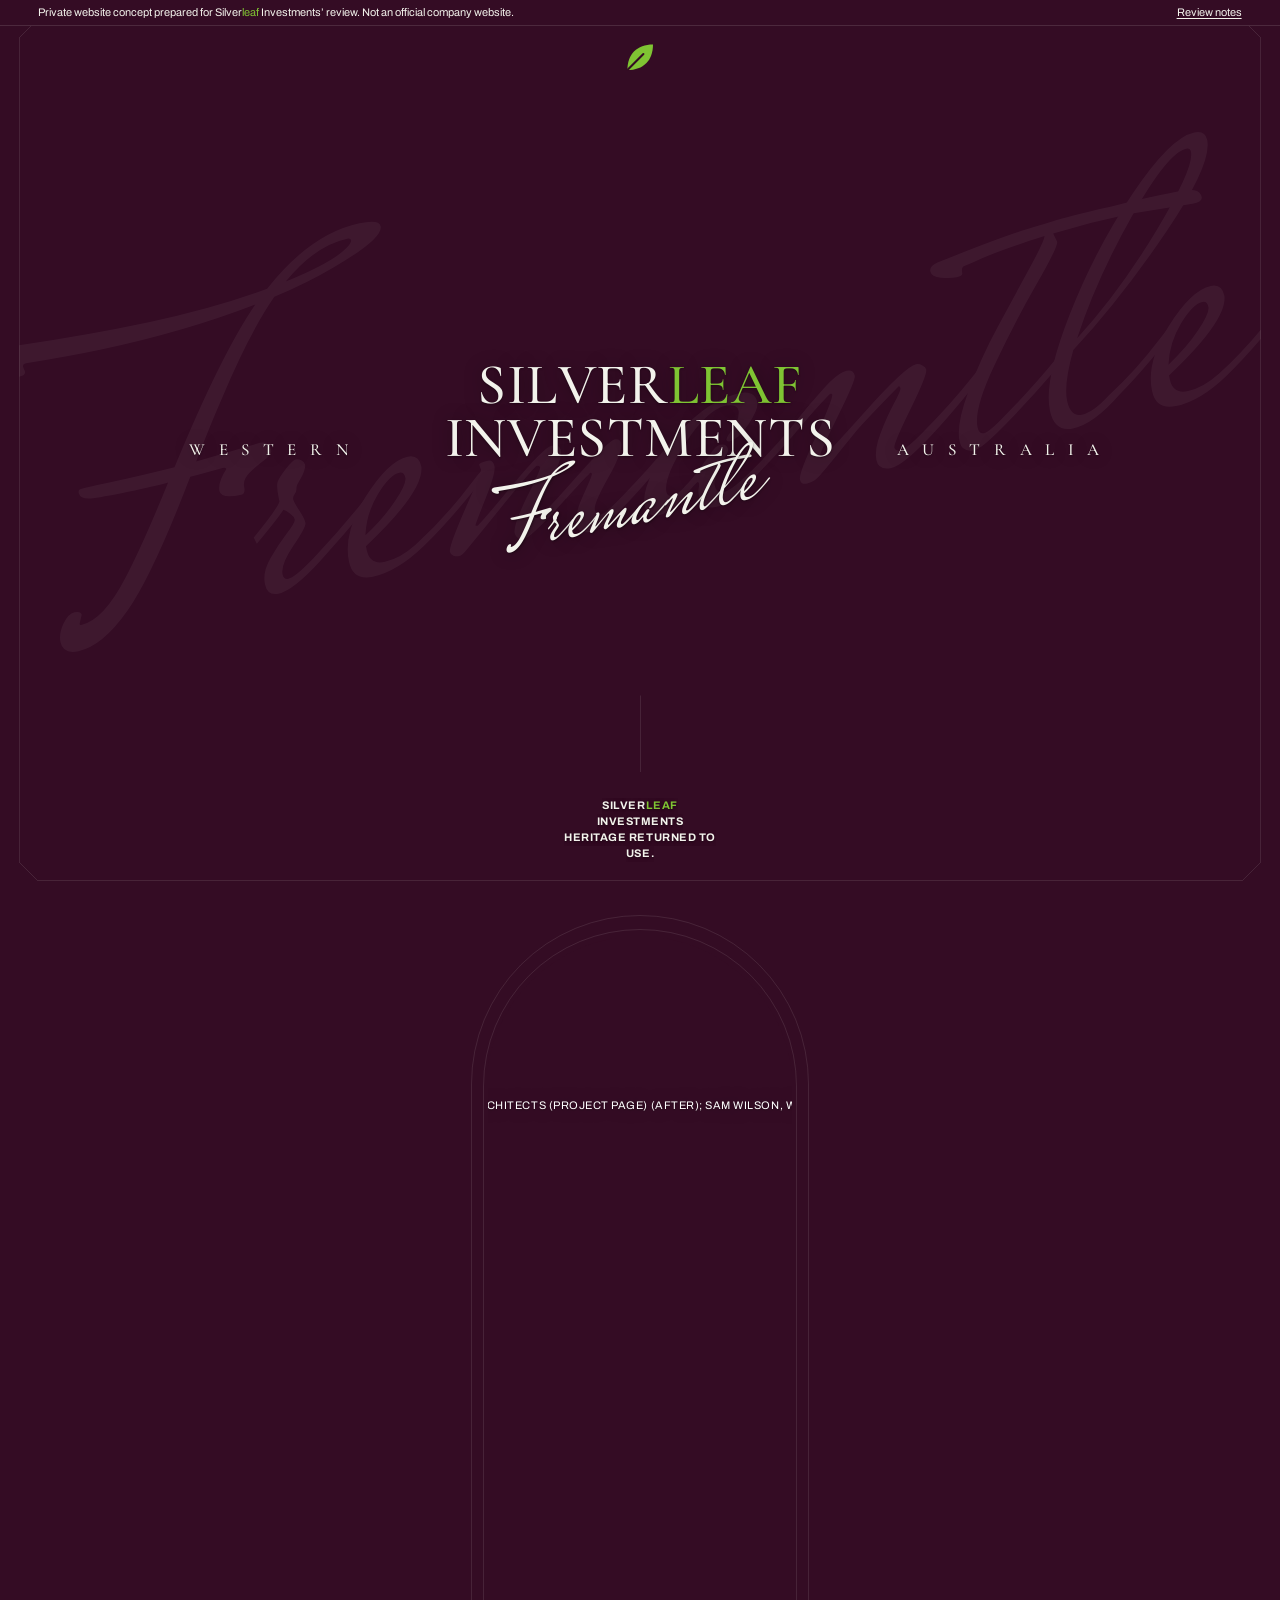
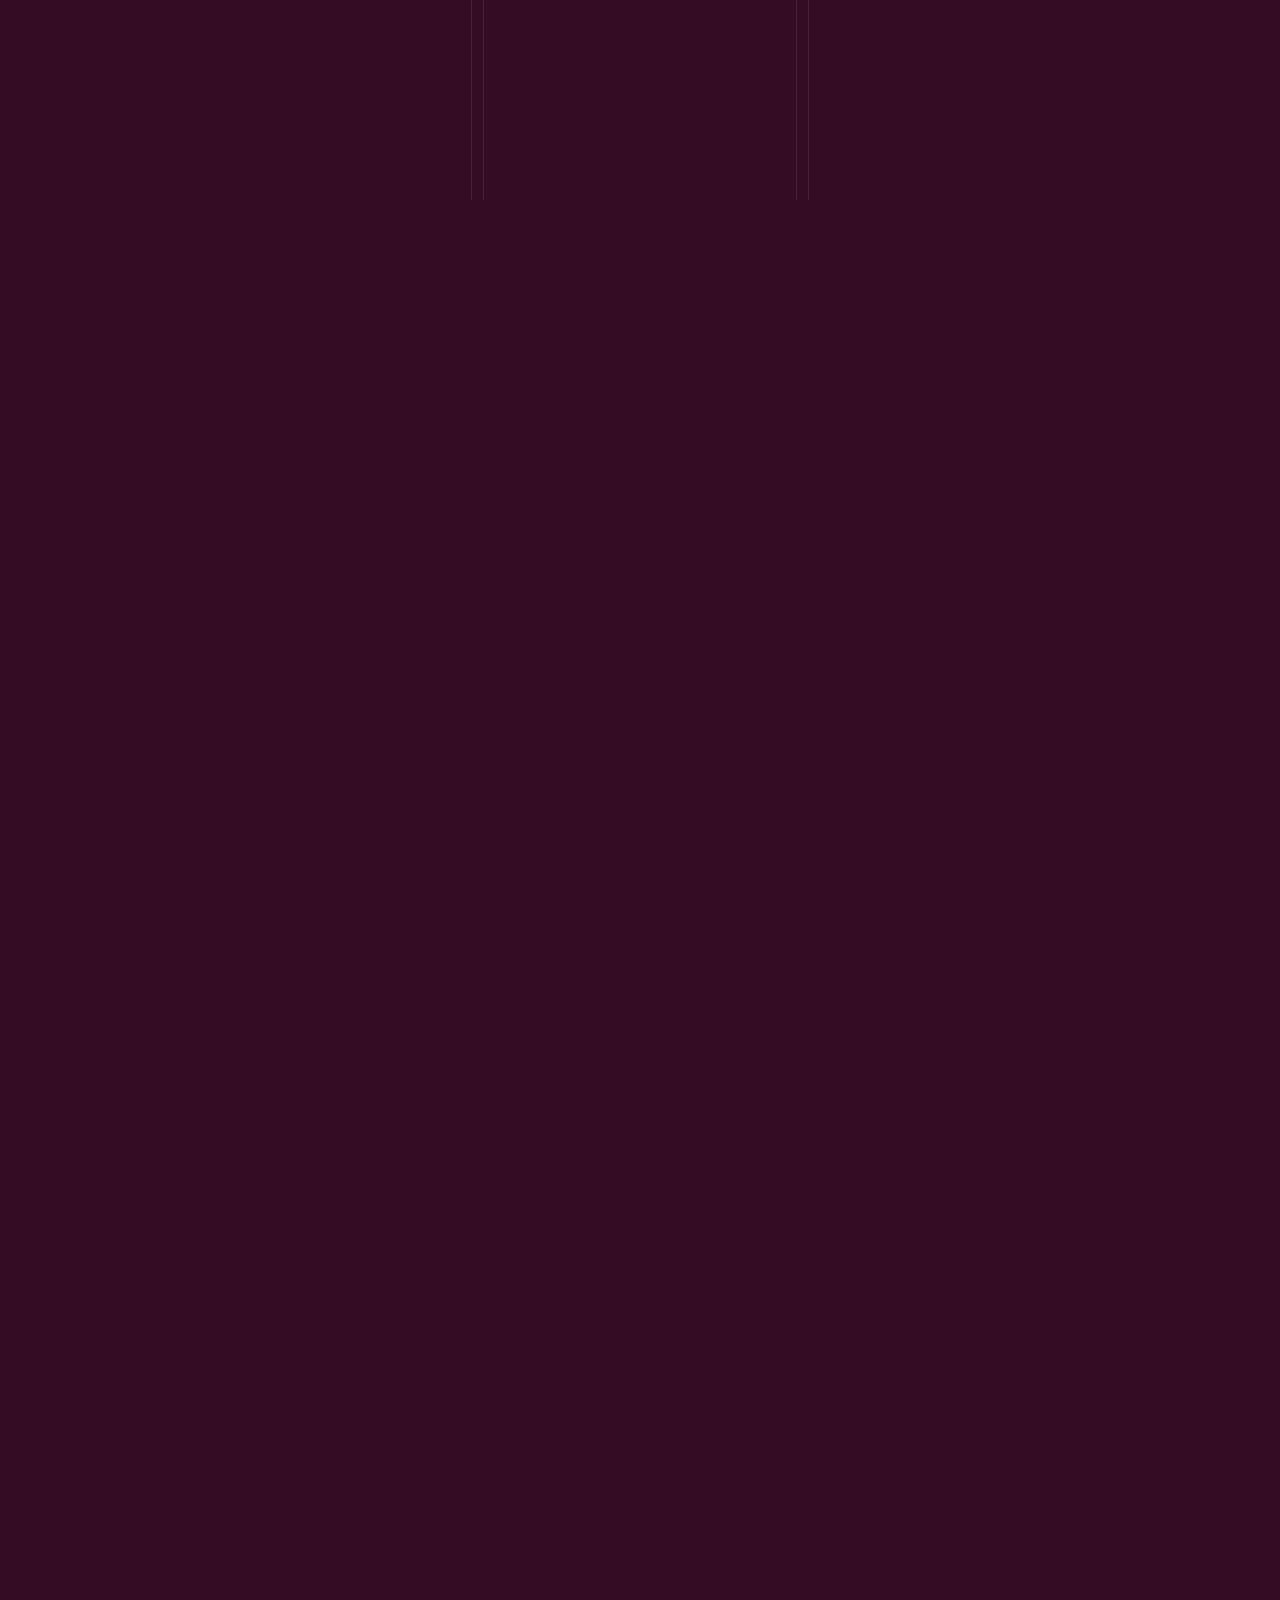
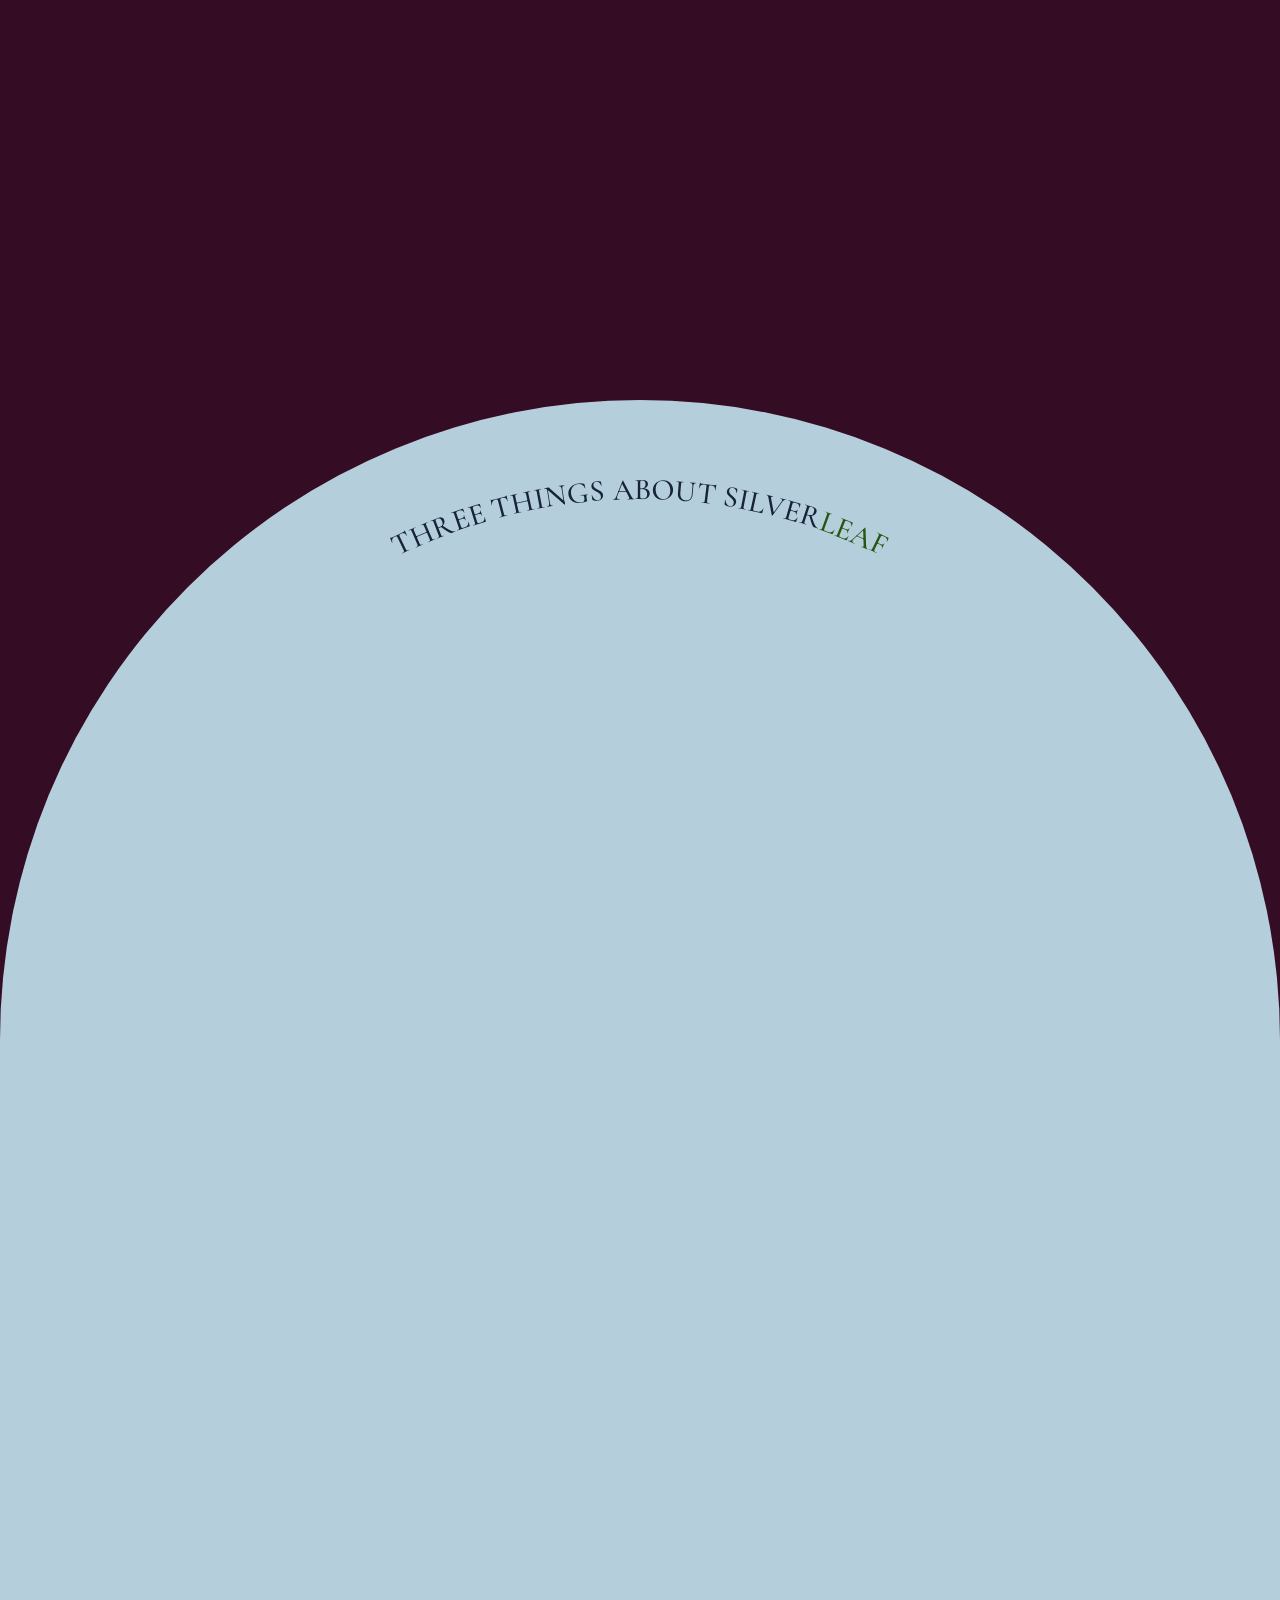
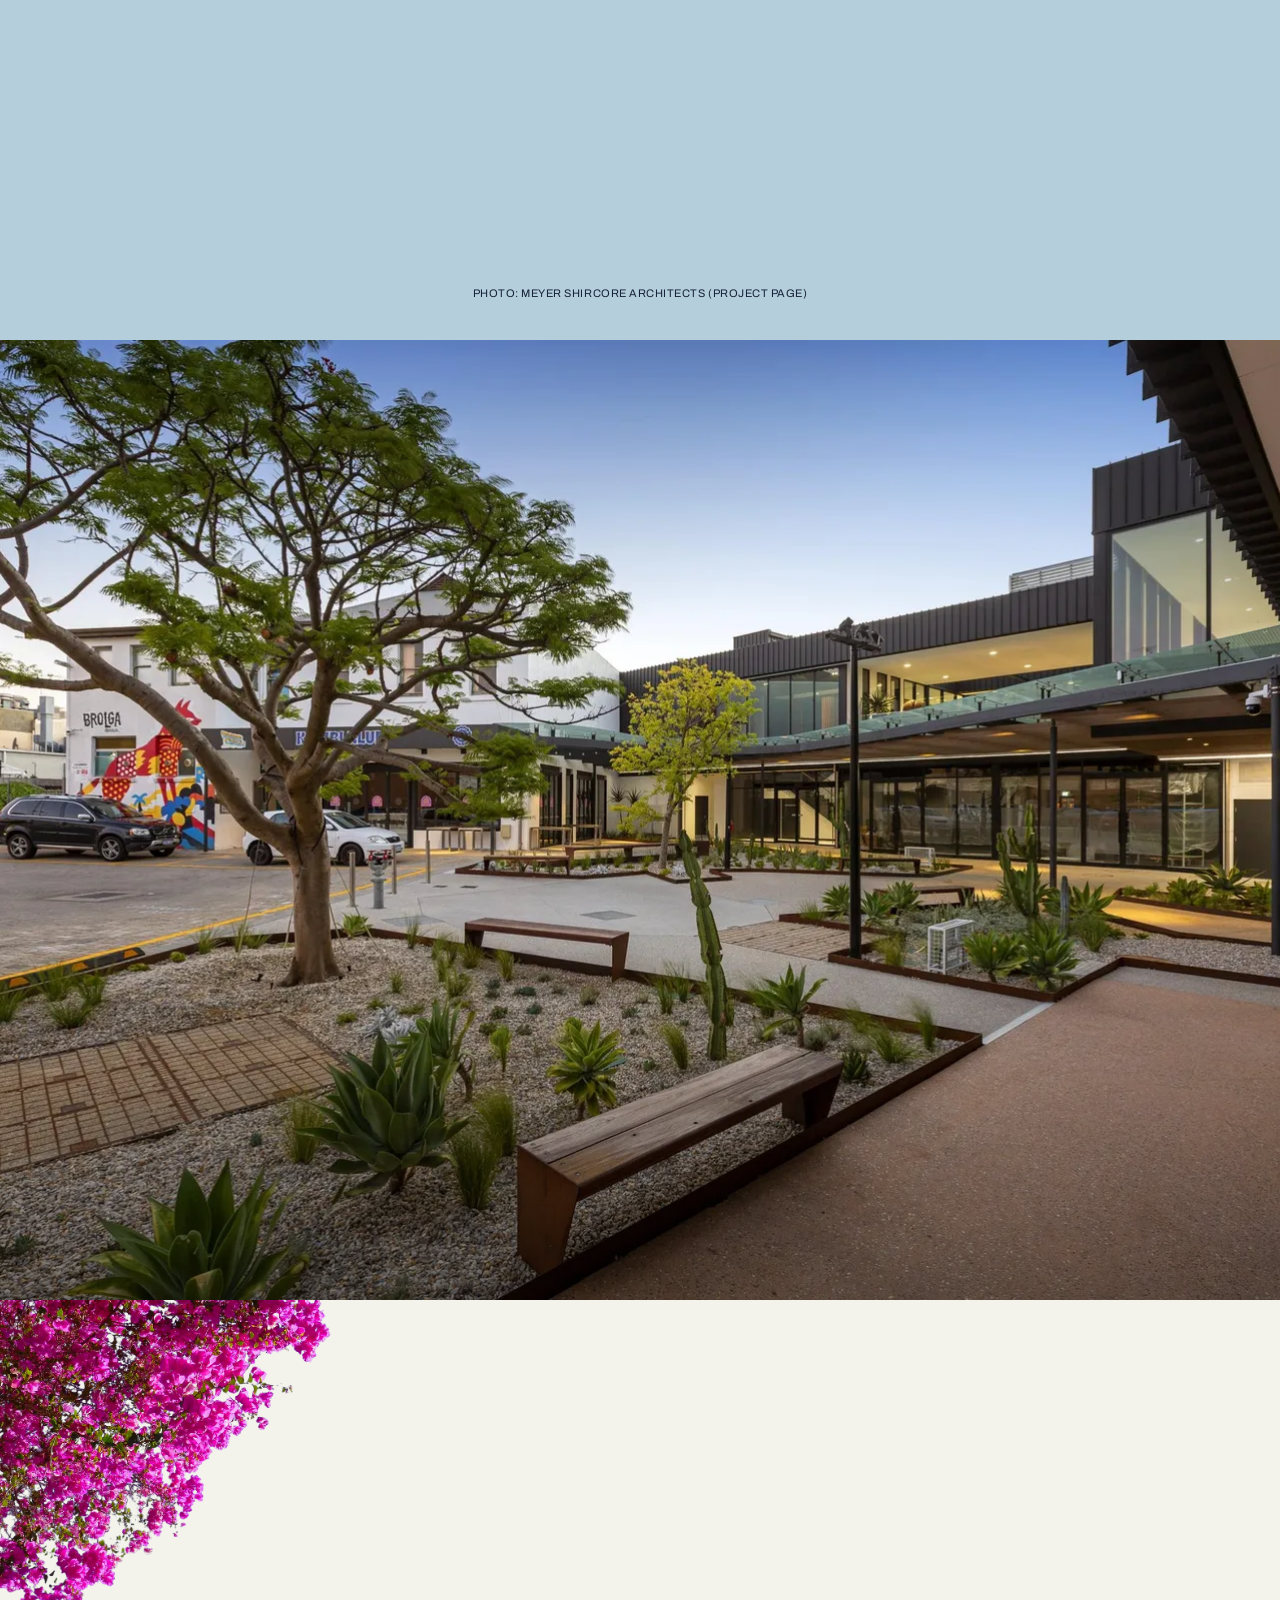
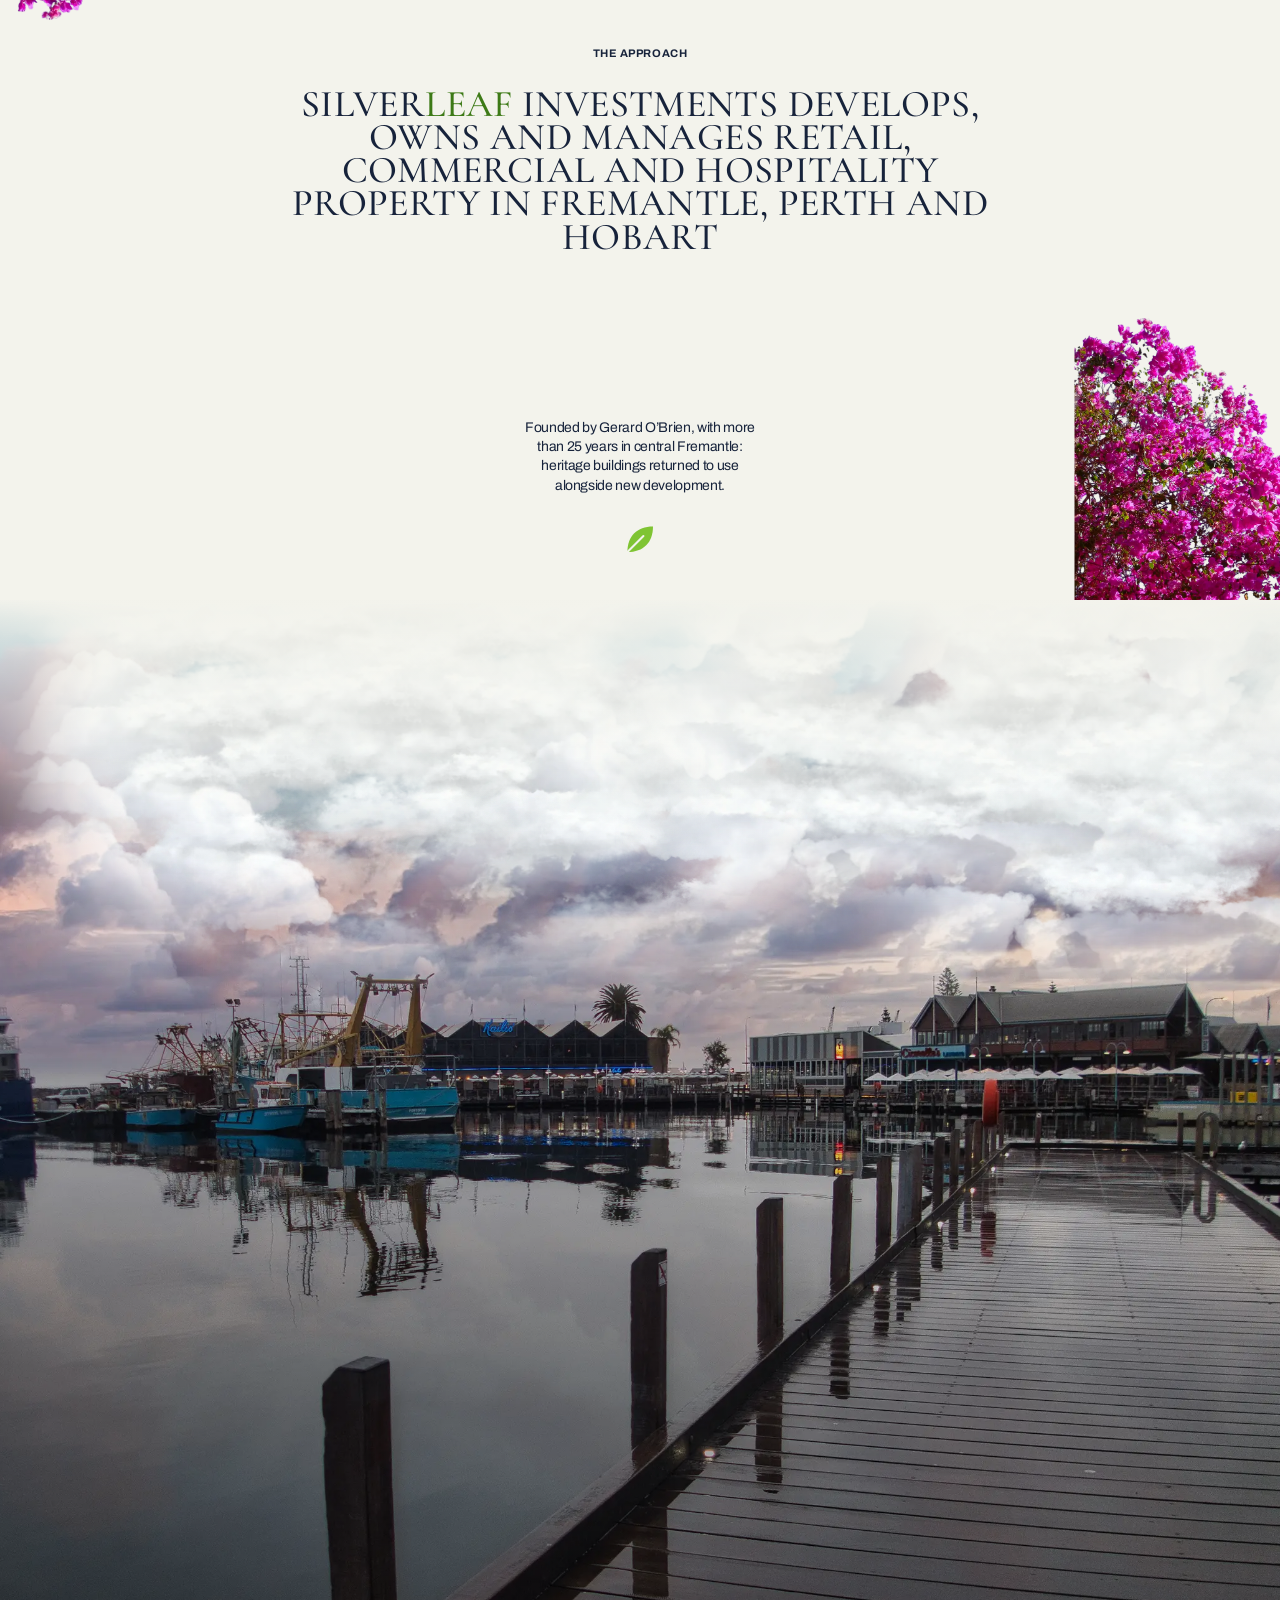
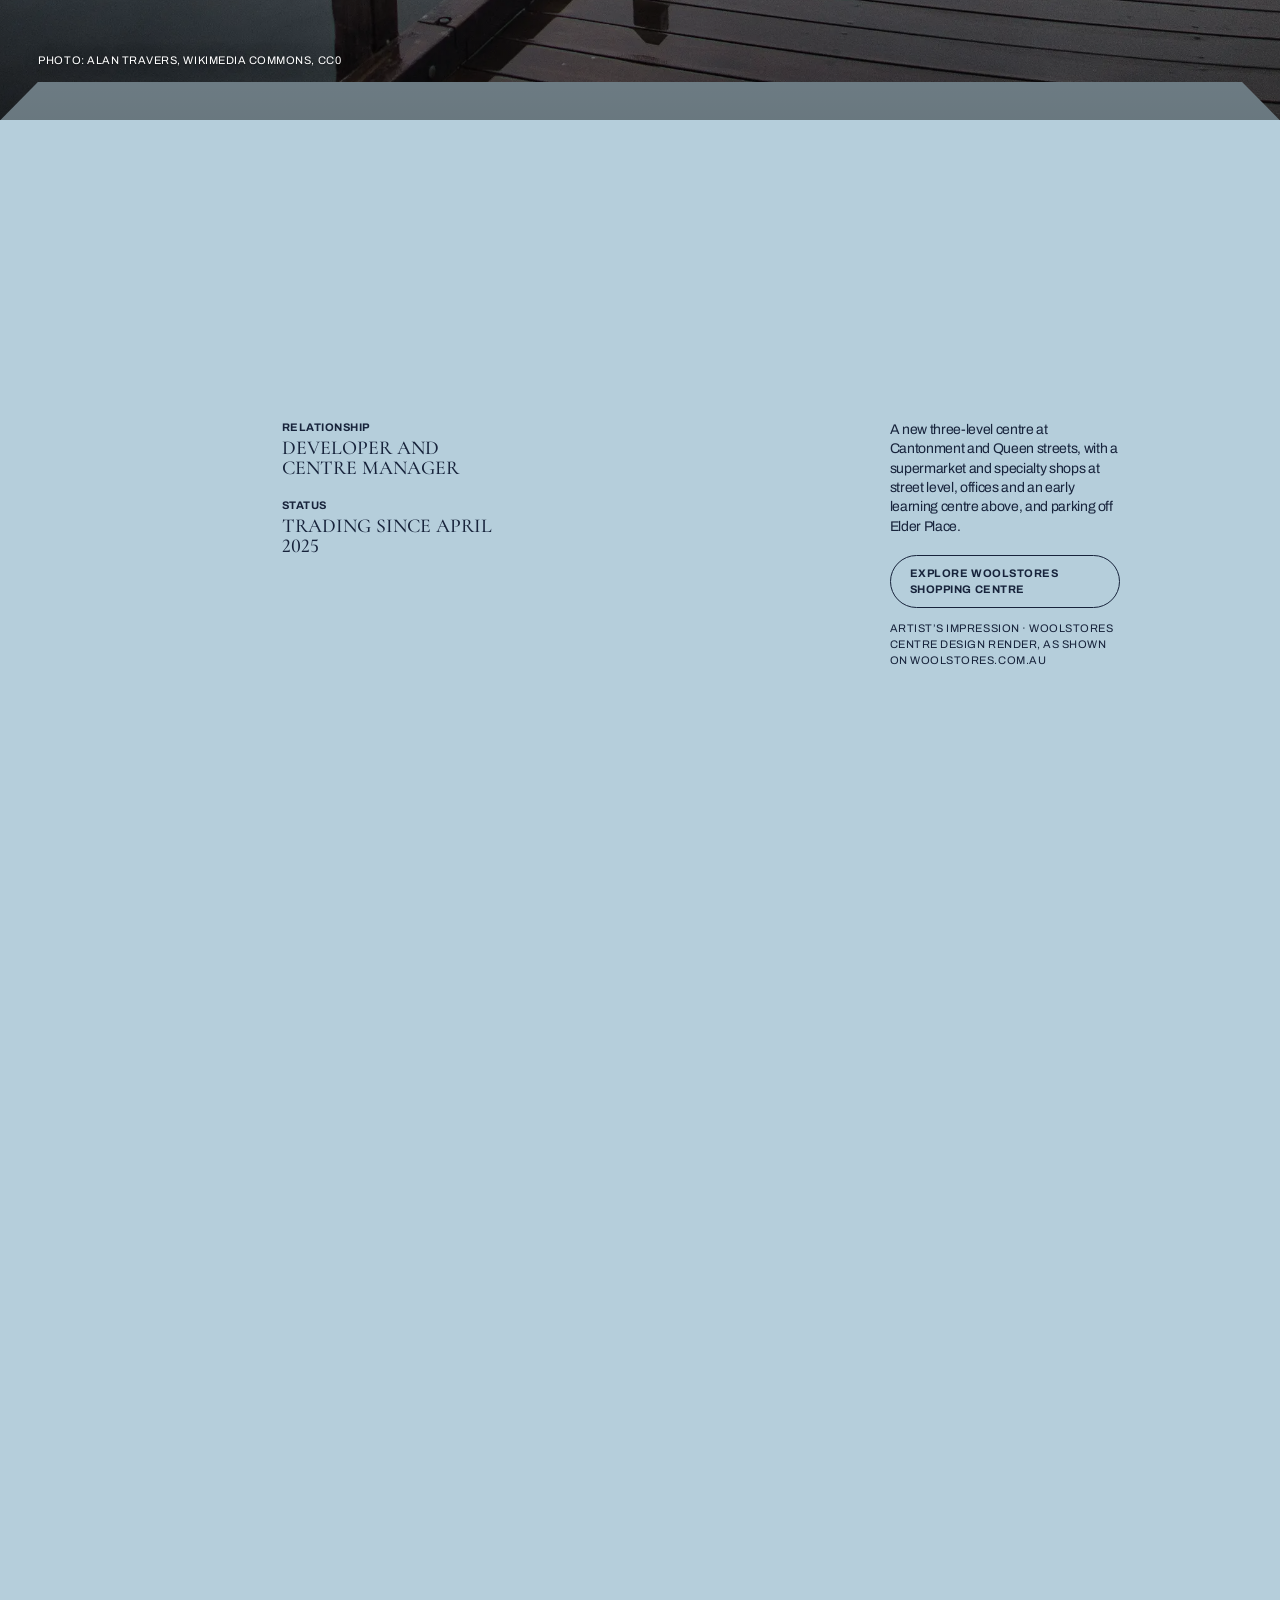
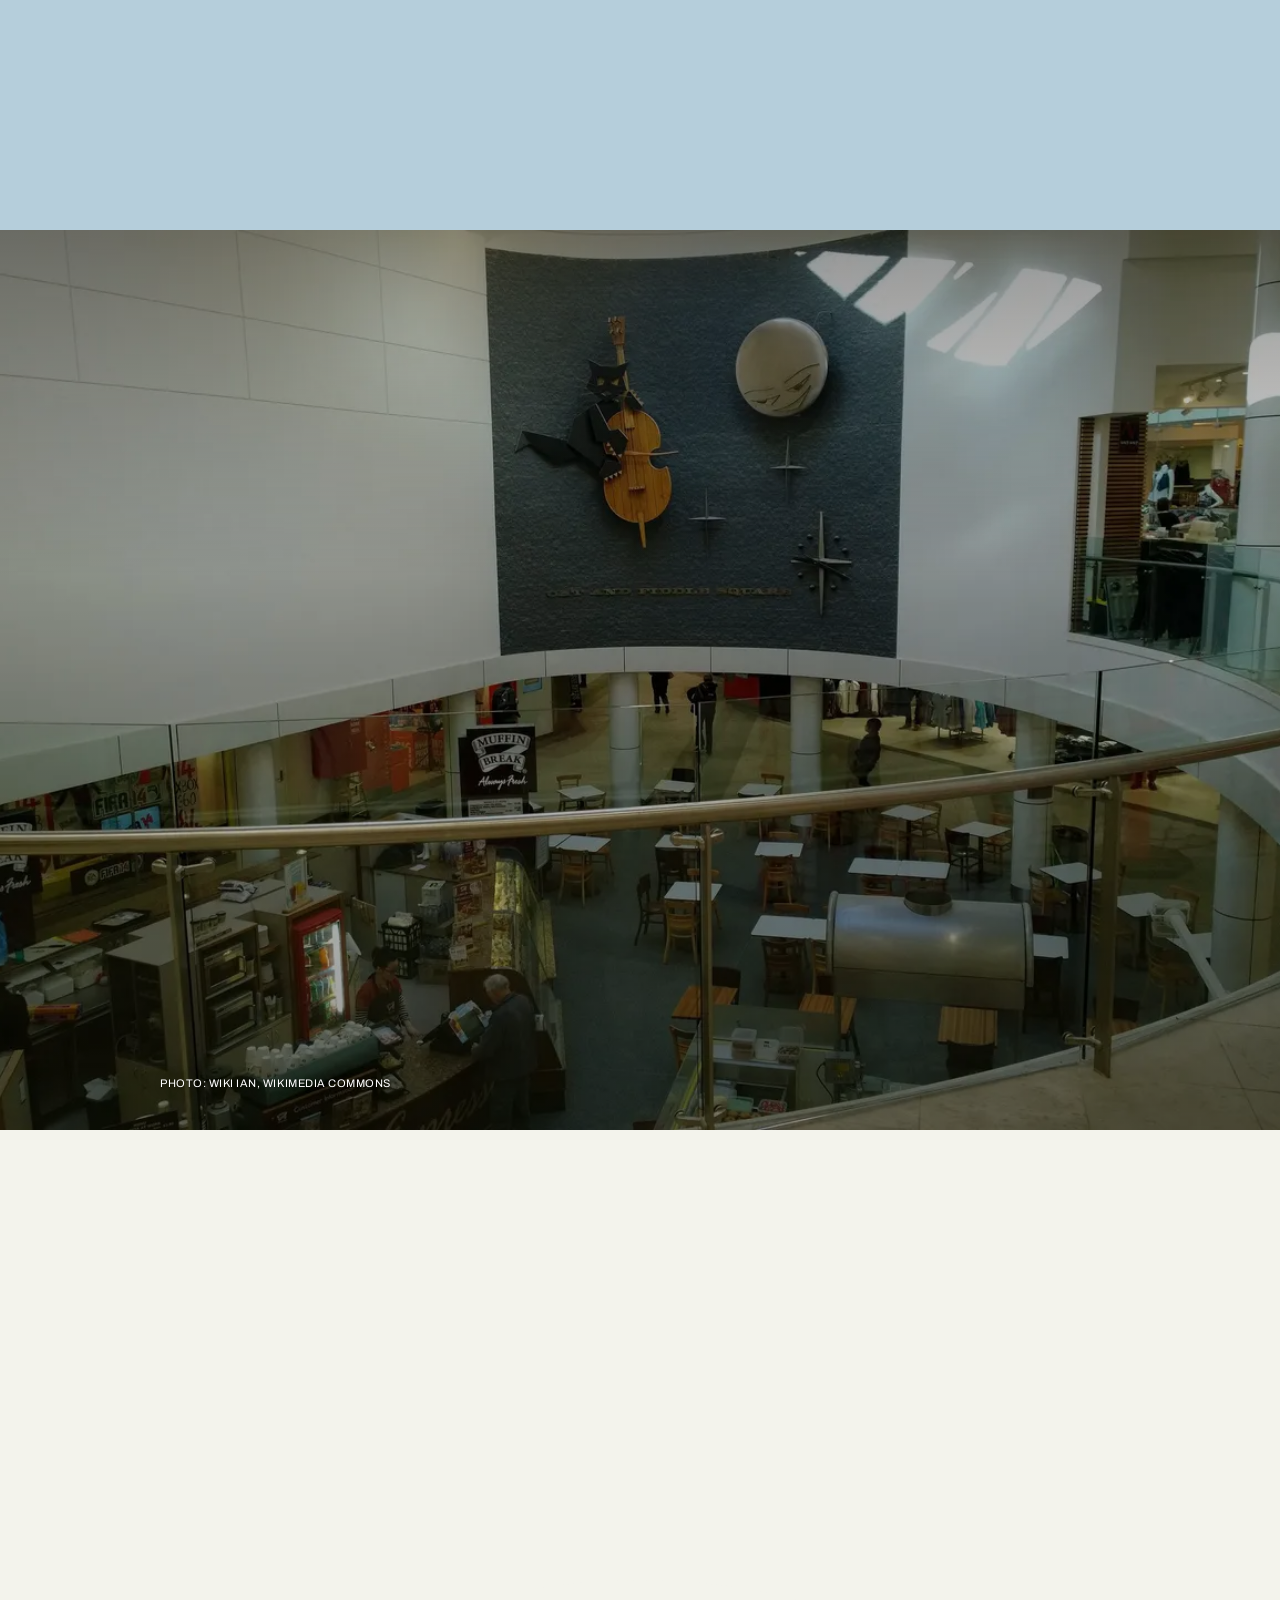
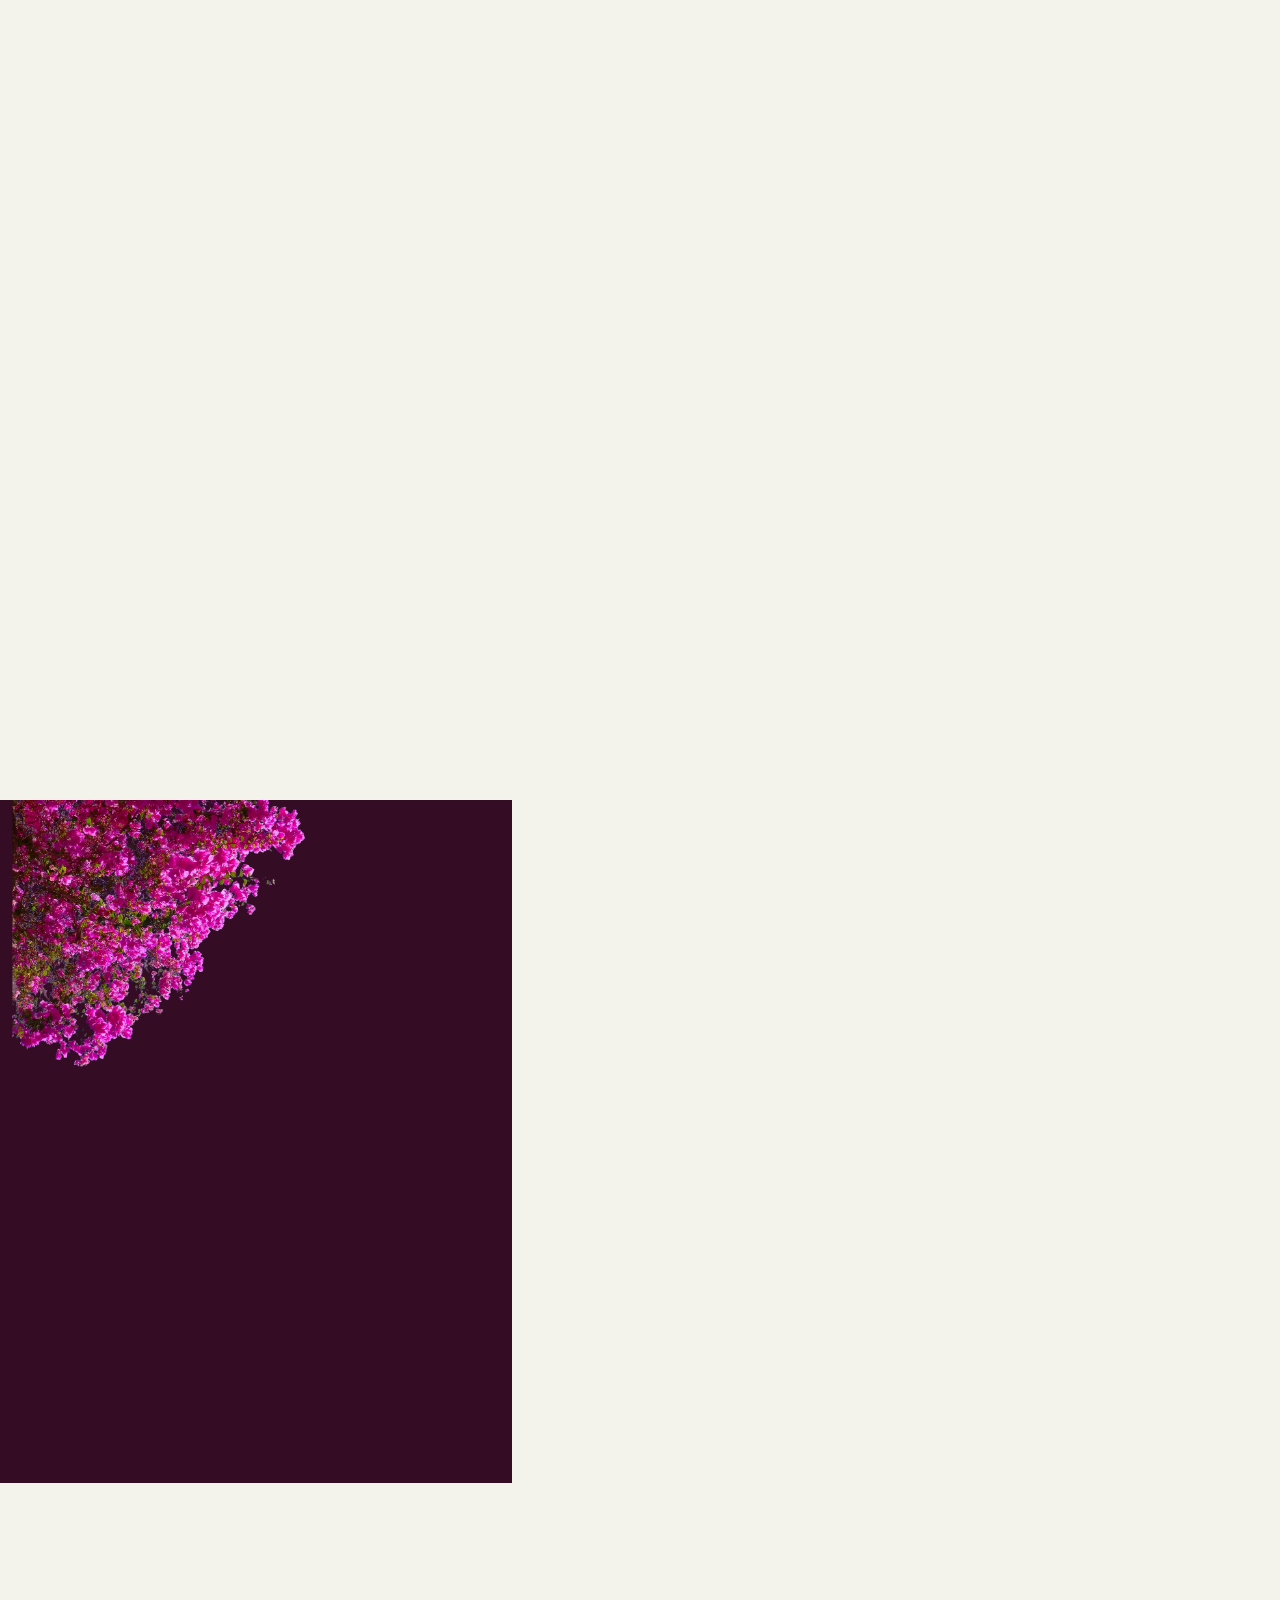
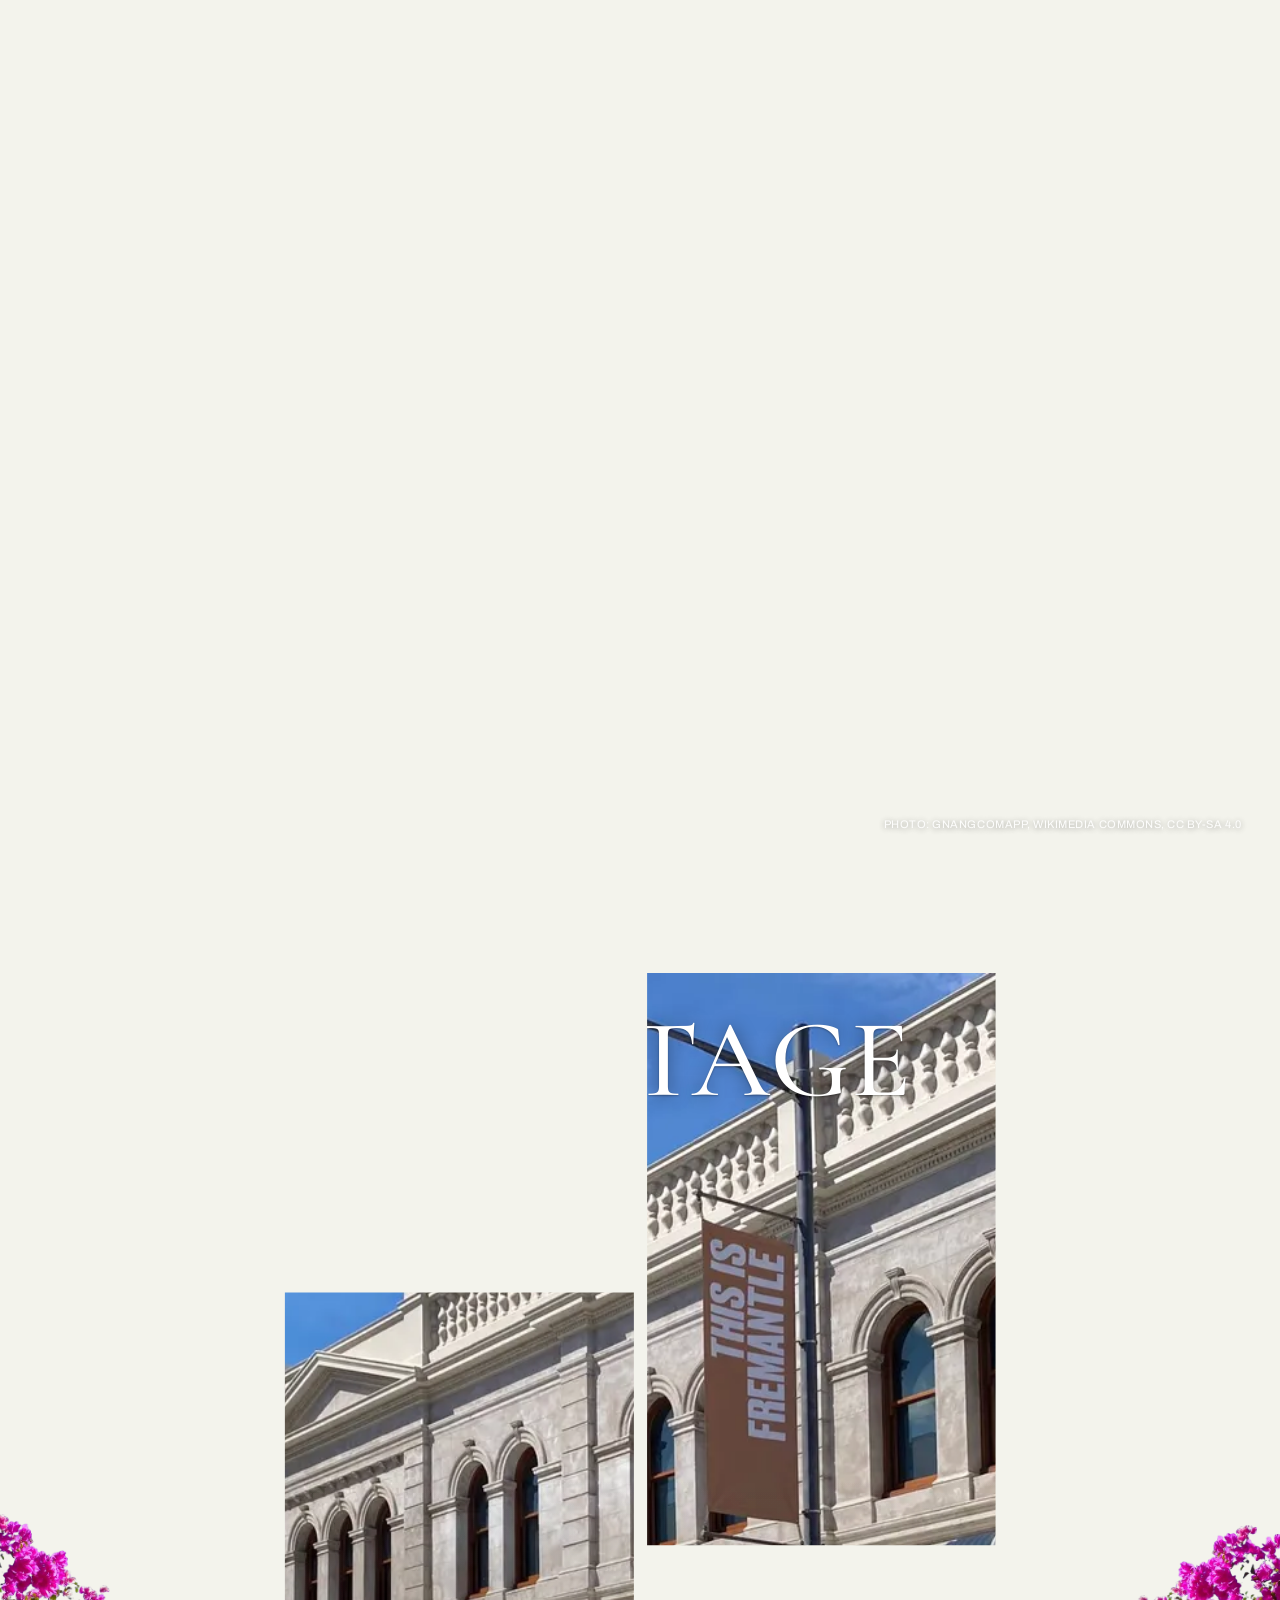
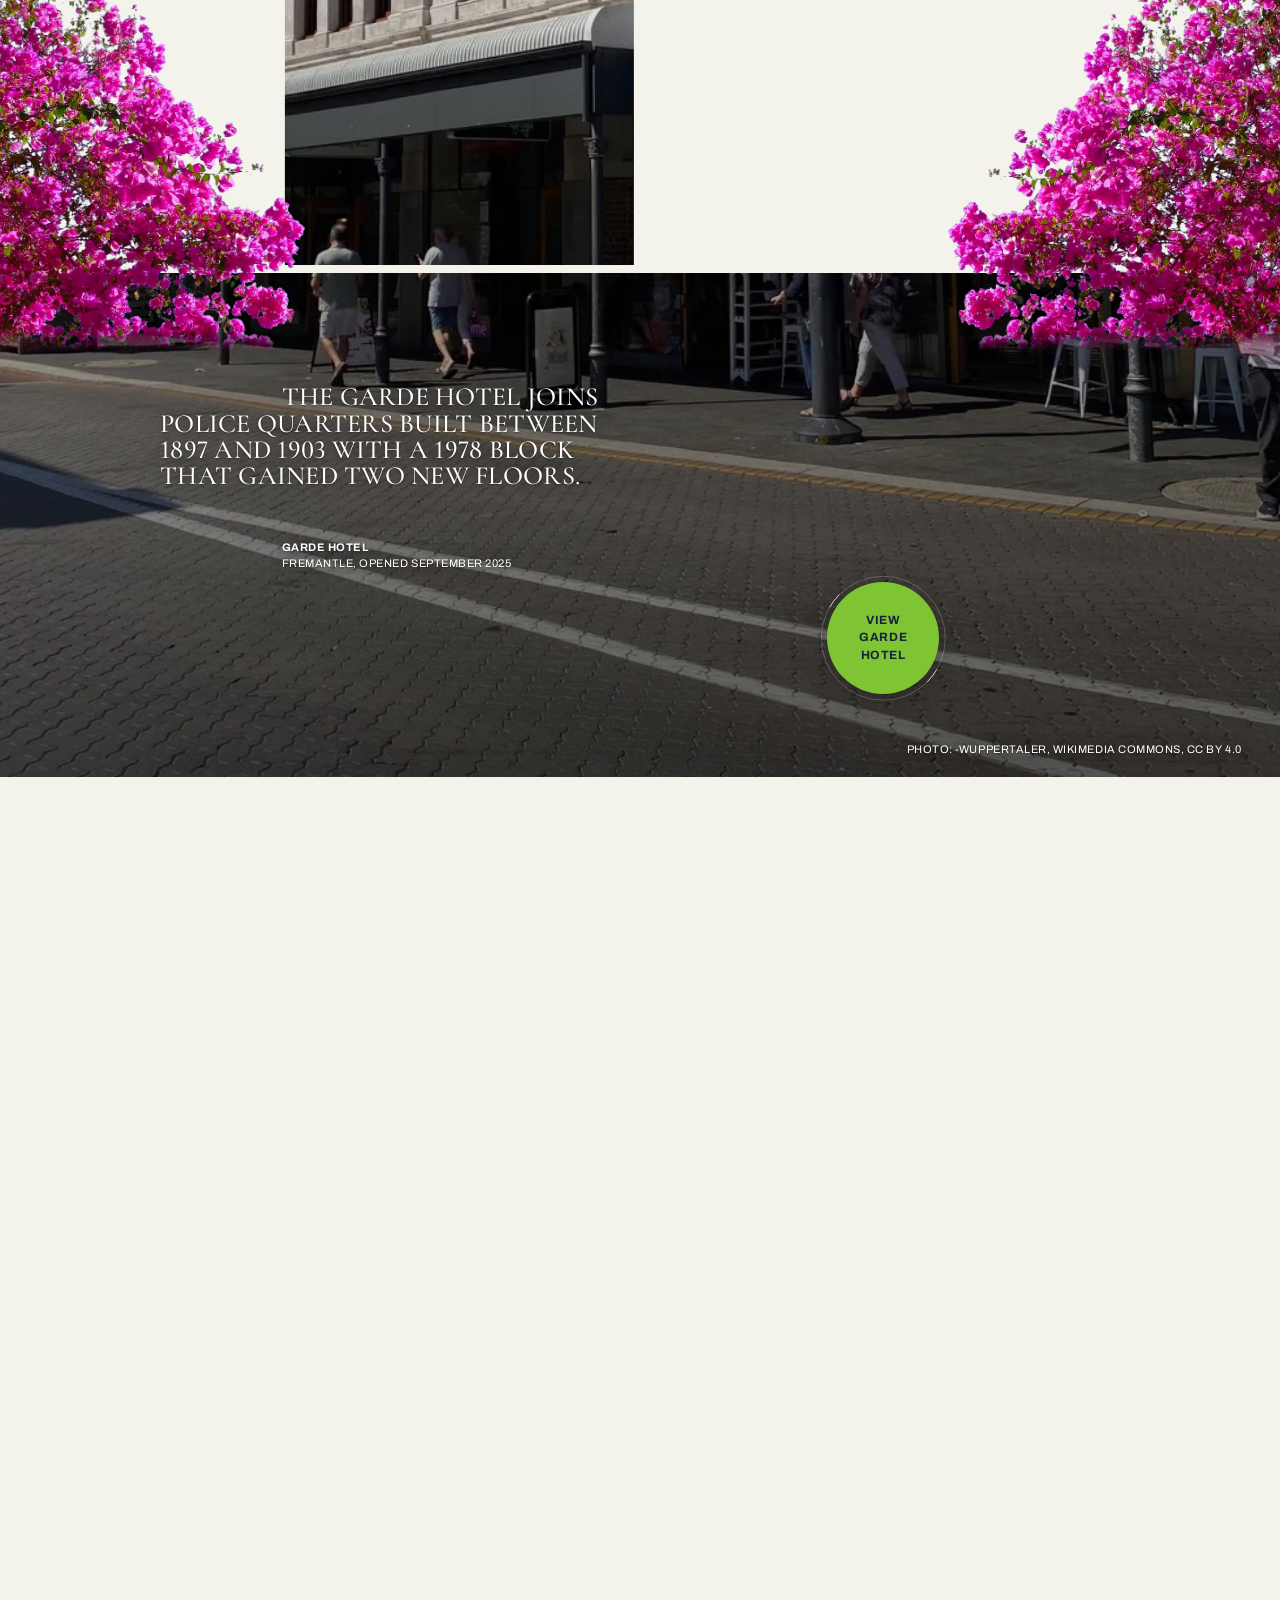
==== index.html @ 73a71e29 "Silverleaf website concept: preview build Co-Authored-By: Claude Opus 5.5 <noreply@anthropic.com>" ====
<!DOCTYPE html><html lang="en-AU" class="no-js"><head><meta charset="utf-8"><meta name="viewport" content="width=device-width, initial-scale=1"><title>Silverleaf Investments — Fremantle property (concept)</title><meta name="description" content="Silverleaf Investments develops, owns and manages retail, commercial and hospitality property in Fremantle, Perth and Hobart. Private review concept."><meta name="robots" content="noindex, nofollow, noarchive, nosnippet, noimageindex"><meta name="googlebot" content="noindex, nofollow"><meta property="og:type" content="website"><meta property="og:site_name" content="Silverleaf Investments"><meta property="og:locale" content="en_AU"><meta property="og:title" content="Silverleaf Investments — Fremantle property"><meta property="og:description" content="Silverleaf Investments develops, owns and manages retail, commercial and hospitality property in Fremantle, Perth and Hobart. Private review concept."><meta name="twitter:card" content="summary_large_image"><meta name="referrer" content="strict-origin-when-cross-origin"><meta name="theme-color" content="#340c24"><link rel="icon" href="favicon.svg" type="image/svg+xml"><link rel="preload" href="assets/cormorant-garamond-latin-wght-normal.CUoBjw-S.woff2" as="font" type="font/woff2" crossorigin><link rel="preload" href="assets/mrs-saint-delafield-latin-400-normal.DistX2Vi.woff2" as="font" type="font/woff2" crossorigin><link rel="preload" href="assets/archivo-latin-wdth-normal.DY7AcnAa.woff2" as="font" type="font/woff2" crossorigin><script>
      (function () {
        var r = document.documentElement;
        r.classList.remove('no-js');
        if ('scrollRestoration' in history) history.scrollRestoration = 'manual';
        var reduce = window.matchMedia('(prefers-reduced-motion: reduce)').matches;
        if (!reduce) r.classList.add('motion');
        r.style.setProperty('--svh', window.innerHeight + 'px');
        // Failsafe: if the motion script never runs, show everything.
        setTimeout(function () {
          if (!r.classList.contains('motion-ready')) r.classList.remove('motion');
        }, 4000);
      })();
    </script><link rel="stylesheet" href="assets/EraLayout.CRSMI4aG.css"><link rel="stylesheet" href="assets/index.CLZgPZY2.css"><style>.decor i{display:block;position:absolute}.decor .dt,.decor .db{left:var(--dc);right:var(--dc);background:currentColor;height:1px}.decor .dt{top:0}.decor .db{bottom:0}.decor .dl,.decor .dr{top:var(--dc);bottom:var(--dc);background:currentColor;width:1px}.decor .dl{left:0}.decor .dr{right:0}.decor .dc{width:var(--dc);height:var(--dc)}.decor .tl{background:linear-gradient(to bottom right,#0000 calc(50% - .6px),currentColor calc(50% - .6px) calc(50% + .6px),#0000 calc(50% + .6px));top:0;left:0}.decor .br{background:linear-gradient(to bottom right,#0000 calc(50% - .6px),currentColor calc(50% - .6px) calc(50% + .6px),#0000 calc(50% + .6px));bottom:0;right:0}.decor .tr{background:linear-gradient(to bottom left,#0000 calc(50% - .6px),currentColor calc(50% - .6px) calc(50% + .6px),#0000 calc(50% + .6px));top:0;right:0}.decor .bl{background:linear-gradient(to bottom left,#0000 calc(50% - .6px),currentColor calc(50% - .6px) calc(50% + .6px),#0000 calc(50% + .6px));bottom:0;left:0}
.amen-area{height:calc(var(--vh) * 2.5 + 50rem);position:relative}.amen-screen{position:sticky;top:0}.amen-s{height:var(--vh);position:relative}.amen-cms{height:100%;position:relative}.amen-item{height:100%;display:none;position:absolute;inset:0}.amen-item:first-child{display:block;position:relative}.amen-slide{z-index:0;flex-direction:column;justify-content:flex-end;height:100%;display:flex;position:relative}.amen-slide__b{z-index:1;position:relative}.amen-slide__label{grid-area:1/2/2/6}.amen-slide__desc{grid-area:2/2/3/6}.amen-item--text .amen-slide__img:after{content:"";z-index:1;pointer-events:none;background:linear-gradient(to top right,#0009,#0000 65%);position:absolute;inset:0}.amen-para+.amen-para{margin-top:var(--s12)}.amen-para{max-width:52ch}.amen-credit{margin-top:var(--s16)}.amen-slide__img{z-index:0;top:0;bottom:0;left:calc(var(--off) * -1);right:calc(var(--off) * -1);position:absolute}.amen-tabs-w{z-index:1;left:0;right:0;top:var(--s160);position:absolute}.amen-tabs{grid-area:1/7/2/10;position:relative}.amen-tabs__list{flex-direction:column;align-items:flex-start;display:flex}.amen-tab{text-align:left;opacity:.4;transition:opacity var(--dur-s) var(--e-out)}.amen-tab:hover,.amen-tab.is-active{opacity:1}.amen-tabs__line{top:0;bottom:0;left:calc(var(--s16) * -1);background:var(--line);width:1.25px;position:absolute}.amen-tabs__hilight{width:100%;height:calc(40 * var(--u));background:var(--fg);border-radius:2px}.amen-btn-w{z-index:2;left:0;right:0;bottom:var(--s48);pointer-events:none;position:absolute}.amen-btn{pointer-events:auto;grid-area:1/8/2/10}.amen-themes{inset:0 0 var(--vh) 0}.amen-themes__light{height:35rem}@media (width<=991px){.amen-slide__label{grid-area:1/2/2/5}.amen-slide__desc{grid-area:2/1/3/5}.amen-tabs-w{top:var(--s272)}.amen-tabs{grid-area:1/2/2/5}}
.cta-w{position:relative}.cta-s{z-index:1;aspect-ratio:144/168;pointer-events:none;position:relative}.cta-desc{pointer-events:auto;grid-area:1/4/2/8}.cta-sec .lf{text-shadow:0 0 10px #0000008c}.cta-sec .grad.top{background-image:linear-gradient(#0000009e,#00000040 60%,#0000)}.cta-title{pointer-events:auto;grid-area:1/3/2/9}.cta-btn{flex-direction:column;align-items:center;display:flex}.img-p{object-fit:cover;flex:none;width:100%;height:140%}.cta-credit{z-index:2;left:var(--off);bottom:calc(var(--off) + var(--cell-v) * 2 + var(--gap) + var(--s16));position:absolute}.ftr-w{margin-top:calc((var(--off) + var(--cell-v) * 2 + var(--gap)) * -1);position:relative}.ftr-top{z-index:1200;left:0;top:calc(100% - var(--off));height:var(--cell-h);transform-origin:0 0;align-items:center;gap:var(--s24);color:var(--fg);position:absolute;transform:rotate(-90deg)}.ftr-top .sdown__arrow{transform:none}.ftr-s{z-index:1;height:var(--vh);flex-direction:column;justify-content:space-between;display:flex;position:relative}.ftr-s__t{flex:1}.ftr-s__b{flex-direction:column;flex:1;justify-content:flex-end;display:flex}.ftr-contact{flex-direction:column;grid-area:1/3/2/9;align-items:center;display:flex}.ftr-phone{color:var(--fg);white-space:nowrap}.ftr-address{padding:0 var(--s48);text-align:center;flex-direction:column;grid-area:2/5/3/7;align-items:center;display:flex}.ftr-info{flex-direction:column;grid-area:1/3/2/6;justify-content:flex-end;display:flex}.ftr-credits{flex-direction:column;grid-area:1/6/2/9;justify-content:flex-end;align-items:flex-end;display:flex}.ftr-bg{z-index:-1;bottom:100%;left:calc(var(--off) * -1);right:calc(var(--off) * -1);height:calc(var(--vh) * 2);background:var(--bg);position:absolute}@media (width<=991px){.cta-s{aspect-ratio:2/6}.cta-desc,.cta-title,.ftr-contact{grid-area:1/1/2/5}.ftr-address{margin:0 calc(var(--gap) * -1);grid-area:2/2/3/4;padding:0}.ftr-info{grid-area:1/1/2/3}.ftr-credits{grid-area:1/3/2/5}}
</style></head><body class="on-light"><a class="skip" href="#main">Skip to content</a><aside class="notice" aria-label="Concept notice"><span>Private website concept prepared for Silver<span class="lf">leaf</span> Investments’ review. Not an official company website.</span><a href="review-notes/index.html">Review notes</a></aside><header class="hdr"><a class="hdr-logo on-color" data-theme href="./" aria-label="Silverleaf Investments, home"><span class="symbol hdr-logo__sym"><svg class="logo-mark leaf-mark" viewBox="0 0 24 24" aria-hidden="true"><path d="M4 20C4 10 10 4 20 4c0 10-6 16-16 16Z" fill="var(--leaf, #7fc433)"></path><path d="M4 20 14 10" fill="none" stroke="var(--bg, #340c24)" stroke-width="1.3" stroke-linecap="round"></path></svg></span><span class="hdr-logo__ring" data-logo-ring aria-hidden="true"><svg viewBox="0 0 120 120"><defs><path id="ring" d="M60,60 m-47,0 a47,47 0 1,1 94,0 a47,47 0 1,1 -94,0"></path></defs><text><textPath href="#ring" startOffset="0" textLength="292">SILVER<tspan class="ring-leaf">LEAF</tspan> · INVESTMENTS · FREMANTLE · </textPath></text></svg></span></a><nav class="hdr-nav on-color" data-theme aria-label="Main"><div class="hdr-nav__list desk-f"><a class="u-link hdr-nav__main h6" href="portfolio/index.html"><span class="u-link__t">Our<br>Properties</span><span class="u-link__line" aria-hidden="true"></span></a><span class="u24" aria-hidden="true"></span><a class="nav-l2 l2" href="leasing/index.html"><span class="roll"><span class="roll__t">Leasing</span><span class="roll__t" aria-hidden="true">Leasing</span></span></a><span class="nav-gap" aria-hidden="true"></span><a class="nav-l2 l2" href="contact/index.html"><span class="roll"><span class="roll__t">Contact</span><span class="roll__t" aria-hidden="true">Contact</span></span></a></div><button class="hdr-menu-btn mob-f l2" type="button" aria-expanded="false" aria-controls="menu" data-menu-btn><span data-menu-label>Menu</span><span class="hdr-menu-btn__ico" aria-hidden="true"><i></i><i></i></span></button></nav></header><div class="sbar-w on-color desk-f" data-theme aria-hidden="true"><div class="sbar" data-sbar><div class="sbar__track"></div><div class="sbar__fill"></div><div class="sbar__thumb" data-sbar-thumb><span class="l1 ac" data-sbar-label>00</span></div></div></div><div class="sdown on-color desk-f" data-theme aria-hidden="true"><span class="sdown__arrow"><svg viewBox="0 0 48 12"><path d="M0 6h44M38 1l6 5-6 5" fill="none" stroke="currentColor" stroke-width="1"></path></svg></span><span class="l2">Scroll</span></div><div class="menu on-color" id="menu" data-menu hidden><nav class="menu__list" aria-label="Menu"><a class="h3" href="./">Home</a><a class="h3" href="portfolio/index.html">Our properties</a><a class="h3" href="about/index.html">About</a><a class="h3" href="leasing/index.html">Leasing</a><a class="h3" href="contact/index.html">Contact</a></nav><p class="l1 menu__foot">Level 2, 25 Cantonment Street, Fremantle WA 6160<br><a href="tel:+61893355492">08 9335 5492</a></p></div><div class="tips" data-tips aria-hidden="true"></div><main id="main" tabindex="-1"><div class="pre on-dark" data-preloader style="--arch-mask:url(&quot;data:image/svg+xml,%3Csvg xmlns='http://www.w3.org/2000/svg' viewBox='0 0 560 2592' preserveAspectRatio='none'%3E%3Cpath d='M0 0H280A280 280 0 0 0 0 280Z M560 0H280A280 280 0 0 1 560 280Z' fill='white'/%3E%3C/svg%3E&quot;)" aria-hidden="true"><div class="pre__ctn ctn"><div class="pre__t"><div class="u48"></div><div class="s-logo"><span class="symbol" data-part="ctn"><svg class="logo-mark leaf-mark" viewBox="0 0 24 24" aria-hidden="true"><path d="M4 20C4 10 10 4 20 4c0 10-6 16-16 16Z" fill="var(--leaf, #7fc433)"></path><path d="M4 20 14 10" fill="none" stroke="var(--bg, #340c24)" stroke-width="1.3" stroke-linecap="round"></path></svg></span></div></div><div class="pre__c grid"><div class="pre__side-l"><p class="c1 ac" data-part="h">Western</p></div><div class="pre__logo"><p class="h3 ac" data-part="h">Silver<span class="lf">leaf</span><br>Investments</p><div class="pre__logo-a"><p class="a2 ac" data-part="a">Fremantle</p></div></div><div class="pre__side-r"><p class="c1 ac" data-part="h">Australia</p></div></div><div class="pre__b"><div class="grid"><div class="s-title"><div class="pre__progress" data-part="line"><div class="pre__fill"><div class="pre__track"></div></div></div><div class="u32"></div><p class="l1 ac" data-part="p">Silver<span class="lf">leaf</span> Investments<br>Heritage returned to use.</p></div></div><div class="u48"></div></div></div><div class="pre__arches"><div class="pre__arch is-1"></div><div class="pre__arch is-2"></div></div><div class="pre__bg"><div class="pre__bg-a"><span class="pre__watermark">Fremantle</span></div><div class="pre__bg-decor"><span class="decor" style="--dc:var(--s24)" aria-hidden="true"><i class="dt"></i><i class="db"></i><i class="dl"></i><i class="dr"></i><i class="dc tl"></i><i class="dc tr"></i><i class="dc bl"></i><i class="dc br"></i></span></div></div></div><section class="section clip on-color hero-sec" aria-labelledby="hero-title"><div class="ctn"><div class="hero-area" data-hero><div class="hero-w" data-tabs-hero><div class="hero-s" data-hero-s><div class="u48"></div><div class="u272 mob"></div><div class="grid"><div class="hero-logo"><h1 id="hero-title" class="h1 ac" data-r="h">Silver<span class="lf">leaf</span><br>Investments</h1><div class="hero-logo__a"><p class="a2 ac" data-r="a">Fremantle</p></div></div></div><div class="u48"></div><div class="grid"><p class="hero-title h5"><span class="al" data-r="h">Heritage</span><span class="hero-tabs" data-r="ctn" role="tablist" aria-label="Manning Buildings photograph"><button class="hero-tab l2 is-active" type="button" role="tab" aria-selected="true" data-tab-trigger="after">After</button><span class="hero-tabs__div is-after" data-tabs-divider aria-hidden="true"></span><button class="hero-tab l2" type="button" role="tab" aria-selected="false" data-tab-trigger="before">Before</button></span><span class="ar" data-r="h">returned to use</span></p></div></div><div class="hero-bg" data-hero-bg><div class="hero-bg__master"><div class="hero-bg__img" data-hero-img><div class="pins desk"><button class="pin" type="button" style="left:57.5%;top:62.5%" data-pin data-tip-trigger="arcade" aria-label="A new arcade: A new arcade runs from High Street through to Paddy Troy Lane, with a courtyard behind."><span class="pin__dot"></span><span class="pin__bg"><span class="pin__pulse" data-pin-pulse></span><span class="pin__pulse" data-pin-pulse></span></span></button><button class="pin" type="button" style="left:26.9%;top:58.3%" data-pin data-tip-trigger="upstairs" aria-label="Offices upstairs: Upper floors of the 1902–06 buildings returned to use as offices, above shops at street level."><span class="pin__dot"></span><span class="pin__bg"><span class="pin__pulse" data-pin-pulse></span><span class="pin__pulse" data-pin-pulse></span></span></button><button class="pin" type="button" style="left:76.6%;top:73.2%" data-pin data-tip-trigger="facades" aria-label="Restored facades: Facades restored on High, Market and William streets and South Terrace; redevelopment reported complete in July 2020."><span class="pin__dot"></span><span class="pin__bg"><span class="pin__pulse" data-pin-pulse></span><span class="pin__pulse" data-pin-pulse></span></span></button></div><div class="hero-bg__tab" data-tab-content="after"><img class="img hero-img" data-tab-img src="assets/manning-rear-completed.WaDLQTPi_1CLs2x.webp" alt="The completed rear additions to the Manning Buildings: dark-clad upper offices above a glazed entry canopy and landscaped forecourt." width="2400" height="1600"></div><div class="hero-bg__tab is-hidden" data-tab-content="before"><img class="img hero-img" data-tab-img src="assets/manning-rear-2019.WifOejfQ_Z1GsUpq.webp" alt="Building site at the rear of the Manning Buildings on William Street in August 2019, with machinery in front of the old brick rear walls and the Town Hall clock tower behind." width="2400" height="1800" loading="lazy"></div><div class="grad top xvh"></div><div class="grad bot x6"></div><div class="grad bot x6"></div></div><div class="hero-b"><div class="hero-b__btn"><div class="btn-circle roll-trigger" data-btn-circle data-magnetic data-r="ctn"><span class="btn-circle__label l1" data-magnetic-inner aria-hidden="true"><span class="roll"><span class="roll__t">View properties</span><span class="roll__t" aria-hidden="true">View properties</span></span></span><span class="btn-circle__bg" aria-hidden="true"><svg viewBox="0 0 208 208"><circle class="arc" cx="104" cy="104" r="103.5" fill="none" stroke="currentColor" stroke-width="1" transform="rotate(-150 104 104)" style="stroke-dasharray:27.12 650.31"></circle><circle class="arc" cx="104" cy="104" r="103.5" fill="none" stroke="currentColor" stroke-width="1" transform="rotate(30 104 104)" style="stroke-dasharray:27.12 650.31"></circle><circle class="track" cx="104" cy="104" r="103.5" fill="none" stroke-width="1"></circle></svg></span><a class="btn-circle__link" href="portfolio/index.html" aria-label="View properties"></a></div></div><div class="u32"></div><p class="hero-credit l1 reg ac">Photos: Meyer Shircore Architects (project page) (after); Sam Wilson, Wikimedia Commons (before)</p><div class="u48"></div></div></div></div></div><div class="themes hero-themes" aria-hidden="true"><div class="themes__fill" data-bg="color"></div><div class="hero-themes__light" data-bg="light"></div></div></div></div><template data-tip-templates><div class="tip" data-tip="arcade"><div class="tip__card"><span class="decor" style="--dc:var(--s16)" aria-hidden="true"><i class="dt"></i><i class="db"></i><i class="dl"></i><i class="dr"></i><i class="dc tl"></i><i class="dc tr"></i><i class="dc bl"></i><i class="dc br"></i></span><p class="h5">A new arcade</p><p class="p1">A new arcade runs from High Street through to Paddy Troy Lane, with a courtyard behind.</p></div></div><div class="tip" data-tip="upstairs"><div class="tip__card"><span class="decor" style="--dc:var(--s16)" aria-hidden="true"><i class="dt"></i><i class="db"></i><i class="dl"></i><i class="dr"></i><i class="dc tl"></i><i class="dc tr"></i><i class="dc bl"></i><i class="dc br"></i></span><p class="h5">Offices upstairs</p><p class="p1">Upper floors of the 1902–06 buildings returned to use as offices, above shops at street level.</p></div></div><div class="tip" data-tip="facades"><div class="tip__card"><span class="decor" style="--dc:var(--s16)" aria-hidden="true"><i class="dt"></i><i class="db"></i><i class="dl"></i><i class="dr"></i><i class="dc tl"></i><i class="dc tr"></i><i class="dc bl"></i><i class="dc br"></i></span><p class="h5">Restored facades</p><p class="p1">Facades restored on High, Market and William streets and South Terrace; redevelopment reported complete in July 2020.</p></div></div></template></section><section class="section arch clip on-brand arch-sec" aria-labelledby="arch-title"><div class="ctn"><div class="arch-intro" data-arch-intro><div class="u48 mob"></div><div class="u272 mob"></div><div class="s-logo"><div class="s-logo__l"><p class="l1 ac" data-r="p">Fremantle</p></div><span class="symbol" data-r="ctn"><svg class="logo-mark leaf-mark" viewBox="0 0 24 24" aria-hidden="true"><path d="M4 20C4 10 10 4 20 4c0 10-6 16-16 16Z" fill="var(--leaf, #7fc433)"></path><path d="M4 20 14 10" fill="none" stroke="var(--bg, #340c24)" stroke-width="1.3" stroke-linecap="round"></path></svg></span><div class="s-logo__r"><p class="l1 ac" data-r="p">West End</p></div></div><div class="u48"></div><div class="divider"><div class="line-v" data-r="line"></div></div><div class="u48"></div><div class="grid"><div class="s-title"><p class="l1 ac" data-r="p">Heritage returned to use — street by street</p></div></div><div class="u96"></div><div class="arch-intro__title" aria-hidden="true"><svg viewBox="0 0 1600 1600" class="desk"><defs><path id="arc-d" d="M 800,800 m -676,0 a 676,676 0 1,1 1352,0 a 676,676 0 1,1 -1352,0"></path></defs><text class="h4" text-anchor="middle" data-circle-text><textPath href="#arc-d" startOffset="25%">Three things about Silver<tspan class="lf-svg">leaf</tspan></textPath></text></svg><svg viewBox="0 0 416 416" class="mob"><defs><path id="arc-m" d="M 208,208 m -170,0 a 170,170 0 1,1 340,0 a 170,170 0 1,1 -340,0"></path></defs><text class="arch-intro__mob-t" text-anchor="middle" data-circle-text><textPath href="#arc-m" startOffset="25%">Three things about Silver<tspan class="lf-svg">leaf</tspan></textPath></text></svg></div><h2 id="arch-title" class="vh">Three things about Silver<span class="lf">leaf</span></h2></div></div></section><section class="section on-brand ben-sec" data-bg="light" data-snap aria-label="Three things about Silverleaf: slides"><div class="ctn"><div class="ben-s"><div class="grid ben-grid"><div class="ben-cms" data-slider aria-roledescription="carousel"><div class="ben-pag"><div class="u48"></div><div class="u16"></div><div class="ben-pag__ph"></div><div class="u16"></div><div data-r="ctn"><div class="pag" data-pag><button class="pag__prev" type="button" data-prev aria-label="Previous reason"><span class="pag__ico"><svg viewBox="0 0 16 16" aria-hidden="true"><path d="M10 3 5 8l5 5" fill="none" stroke="currentColor" stroke-width="1.2"/></svg></span><span class="pag__num l1" data-current aria-hidden="true">1</span></button><span class="pag__bar" aria-hidden="true"><span class="pag__fill" data-progress></span></span><button class="pag__next" type="button" data-next aria-label="Next reason"><span class="pag__num l1" data-next-num aria-hidden="true">2</span><span class="pag__ico" style="transform-box:fill-box"><svg style="transform:scaleX(-1)" viewBox="0 0 16 16" aria-hidden="true"><path d="M10 3 5 8l5 5" fill="none" stroke="currentColor" stroke-width="1.2"/></svg></span></button><p class="vh" aria-live="polite" data-announce></p></div></div></div><div class="slides"><article class="slide" data-slide aria-roledescription="slide" aria-label="1 of 3: Heritage in use"><div class="ben-slide"><div class="ben-slide__t"><div class="u48 desk"></div><h3 class="h1 ac" data-r="h" data-s="h">Heritage in use</h3><div class="u48"></div></div><div class="ben-slide__c"><div class="u16"></div><div class="ben-slide__img"><div class="img-w" data-r="slide" data-s="img"><picture><source srcset="assets/manning-courtyard.y1d3eiDA_Z2aDafu.webp 480w, assets/manning-courtyard.y1d3eiDA_w9YVw.webp 800w, assets/manning-courtyard.y1d3eiDA_Z1kXJ3S.webp 1200w" type="image/webp" sizes="(min-width: 992px) 26vw, 92vw"><img src="assets/manning-courtyard.y1d3eiDA_Z1Ypdgq.webp" srcset="assets/manning-courtyard.y1d3eiDA_Z2aDafu.webp 480w, assets/manning-courtyard.y1d3eiDA_w9YVw.webp 800w, assets/manning-courtyard.y1d3eiDA_Z1kXJ3S.webp 1200w" alt="The landscaped public space behind the Manning Buildings, with a large shade tree, timber benches and new glazed shopfronts." sizes="(min-width: 992px) 26vw, 92vw" loading="lazy" style="object-position:45% 55%" decoding="async" width="2400" height="1599" class="img"></picture></div></div><div class="u16"></div></div><div class="ben-slide__b"><div class="u48"></div><div class="grid c8"><div class="ben-slide__desc"><p class="p1 ac" data-r="p" data-s="p">Upper floors of the Manning Buildings back in use, police quarters from 1897 now part of Garde Hotel, and the Atwell buildings joined by new offices.</p></div></div><div class="u48"></div><div class="grid c8"><div class="ben-slide__cap"><p class="l1 ac" data-r="p" data-s="p">Heritage returned to use, street by street</p></div></div><p class="ben-credit l1 reg ac" data-s="p">Photo: Meyer Shircore Architects (project page)</p><div class="u48"></div></div></div></article><article class="slide" data-slide aria-roledescription="slide" aria-label="2 of 3: West End roots"><div class="ben-slide"><div class="ben-slide__t"><div class="u48 desk"></div><h3 class="h1 ac" data-r="h" data-s="h">West End roots</h3><div class="u48"></div></div><div class="ben-slide__c"><div class="u16"></div><div class="ben-slide__img"><div class="img-w" data-r="slide" data-s="img"><picture><source srcset="assets/manning-market-street.BfvOKijW_ZCVkj4.webp 480w, assets/manning-market-street.BfvOKijW_Z1ExMvw.webp 800w, assets/manning-market-street.BfvOKijW_2uObtz.webp 1200w" type="image/webp" sizes="(min-width: 992px) 26vw, 92vw"><img src="assets/manning-market-street.BfvOKijW_Zd8tVt.webp" srcset="assets/manning-market-street.BfvOKijW_ZCVkj4.webp 480w, assets/manning-market-street.BfvOKijW_Z1ExMvw.webp 800w, assets/manning-market-street.BfvOKijW_2uObtz.webp 1200w" alt="The restored Manning Buildings along Market Street, Fremantle, with arched first-floor windows above street verandahs." sizes="(min-width: 992px) 26vw, 92vw" loading="lazy" style="object-position:55% 45%" decoding="async" width="2400" height="1800" class="img"></picture></div></div><div class="u16"></div></div><div class="ben-slide__b"><div class="u48"></div><div class="grid c8"><div class="ben-slide__desc"><p class="p1 ac" data-r="p" data-s="p">Most of Silver<span class="lf">leaf</span>’s Fremantle work sits within a short walk of its Cantonment Street office, on High, Market and Cantonment streets.</p></div></div><div class="u48"></div><div class="grid c8"><div class="ben-slide__cap"><p class="l1 ac" data-r="p" data-s="p">More than 25 years in central Fremantle</p></div></div><p class="ben-credit l1 reg ac" data-s="p">Photo: -wuppertaler, Wikimedia Commons</p><div class="u48"></div></div></div></article><article class="slide" data-slide aria-roledescription="slide" aria-label="3 of 3: Three cities"><div class="ben-slide"><div class="ben-slide__t"><div class="u48 desk"></div><h3 class="h1 ac" data-r="h" data-s="h">Three cities</h3><div class="u48"></div></div><div class="ben-slide__c"><div class="u16"></div><div class="ben-slide__img"><div class="img-w" data-r="slide" data-s="img"><picture><source srcset="assets/cat-fiddle-clock.sZeJ9k___Z7VdqF.webp 480w, assets/cat-fiddle-clock.sZeJ9k___QCnfM.webp 800w, assets/cat-fiddle-clock.sZeJ9k___Z1H6Ci1.webp 1200w" type="image/webp" sizes="(min-width: 992px) 26vw, 92vw"><img src="assets/cat-fiddle-clock.sZeJ9k___AxNRi.webp" srcset="assets/cat-fiddle-clock.sZeJ9k___Z7VdqF.webp 480w, assets/cat-fiddle-clock.sZeJ9k___QCnfM.webp 800w, assets/cat-fiddle-clock.sZeJ9k___Z1H6Ci1.webp 1200w" alt="The Cat and Fiddle clock above the central court of the Cat and Fiddle Arcade, Hobart." sizes="(min-width: 992px) 26vw, 92vw" loading="lazy" style="object-position:45% 40%" decoding="async" width="2400" height="1354" class="img"></picture></div></div><div class="u16"></div></div><div class="ben-slide__b"><div class="u48"></div><div class="grid c8"><div class="ben-slide__desc"><p class="p1 ac" data-r="p" data-s="p">Fremantle first, with neighbourhood centres in Perth’s south and south-east, and the Cat and Fiddle Arcade in Hobart, connected with Silver<span class="lf">leaf</span> since 2010.</p></div></div><div class="u48"></div><div class="grid c8"><div class="ben-slide__cap"><p class="l1 ac" data-r="p" data-s="p">Fremantle, Perth and Hobart</p></div></div><p class="ben-credit l1 reg ac" data-s="p">Photo: Wiki ian, Wikimedia Commons</p><div class="u48"></div></div></div></article></div></div></div></div></div></section><section class="section on-brand quote-sec" aria-label="Manning Buildings"><div class="ctn"><div class="quote-w"><div class="quote-s desk on-color"><div class="grid"><div class="quote-s__c"><div class="grid c4"><div class="quote-s__ico"><span class="symbol" data-r="ctn"><svg class="logo-mark leaf-mark" viewBox="0 0 24 24" aria-hidden="true"><path d="M4 20C4 10 10 4 20 4c0 10-6 16-16 16Z" fill="var(--leaf, #7fc433)"></path><path d="M4 20 14 10" fill="none" stroke="var(--bg, #340c24)" stroke-width="1.3" stroke-linecap="round"></path></svg></span><div class="u32"></div></div></div><div class="red-line"></div><p class="h5" data-r="p">Upper floors back in use, a new arcade through to the lane, and a courtyard behind High Street.</p><div class="u64"></div><div class="grid c4"><div class="quote-s__author"><p class="l1" data-r="p">Manning Buildings</p><p class="l1 reg" data-r="p">Fremantle · Photo: Meyer Shircore Architects (project page)</p></div></div></div></div><div class="u48"></div></div><div class="quote-w__bg" data-par-w><div class="img-w"><div class="grad bot x4 desk"></div><picture><source srcset="assets/manning-courtyard.y1d3eiDA_w9YVw.webp 800w, assets/manning-courtyard.y1d3eiDA_19TcSI.webp 1440w, assets/manning-courtyard.y1d3eiDA_Z1Hf5BS.webp 2000w, assets/manning-courtyard.y1d3eiDA_Z1Ypdgq.webp 2400w" type="image/webp" sizes="100vw"><img src="assets/manning-courtyard.y1d3eiDA_Z1Ypdgq.webp" srcset="assets/manning-courtyard.y1d3eiDA_w9YVw.webp 800w, assets/manning-courtyard.y1d3eiDA_19TcSI.webp 1440w, assets/manning-courtyard.y1d3eiDA_Z1Hf5BS.webp 2000w, assets/manning-courtyard.y1d3eiDA_Z1Ypdgq.webp 2400w" alt="The landscaped public space behind the Manning Buildings, with a large shade tree, timber benches and new glazed shopfronts." sizes="100vw" loading="lazy" data-par="img-out" style="object-position:45% 55%" decoding="async" width="2400" height="1599" class="img"></picture></div></div><div class="themes quote-themes" aria-hidden="true"><div class="quote-themes__row"><div data-bg="color"></div><div data-bg="light"></div></div><div class="quote-themes__row2" data-bg="color"></div></div></div></div></section><section class="section clip on-light loc-sec" data-bg="light" aria-labelledby="loc-title"><div class="ctn loc-ctn"><div class="loc-area" data-loc><div class="loc-screen"><div class="loc-track" data-loc-track><div class="loc-info" data-loc-info><div class="loc-info__s" data-loc-info-s><div class="loc-info__t"><div class="u48"></div></div><div class="loc-info__c"><div class="grid"><div class="s-title"><h2 class="l1 ac" data-part="p">The approach</h2></div></div><div class="u32 desk"></div><div class="grid"><div class="lead"><p class="h4 ac" data-part="p">Silver<span class="lf">leaf</span> Investments develops, owns and manages retail, commercial and hospitality property in Fremantle, Perth and Hobart</p></div></div></div><div class="loc-info__b"><div class="grid"><div class="desc"><p class="p1 ac" data-part="p">Founded by Gerard O’Brien, with more than 25 years in central Fremantle: heritage buildings returned to use alongside new development.</p><div class="u32"></div><div class="s-logo"><span class="symbol" data-part="ctn"><svg class="logo-mark leaf-mark" viewBox="0 0 24 24" aria-hidden="true"><path d="M4 20C4 10 10 4 20 4c0 10-6 16-16 16Z" fill="var(--leaf, #7fc433)"></path><path d="M4 20 14 10" fill="none" stroke="var(--bg, #340c24)" stroke-width="1.3" stroke-linecap="round"></path></svg></span></div></div></div><div class="u48"></div></div></div><div class="flower fl-loc-info" style="--fo:0% 0%;" aria-hidden="true" data-par="ctn-down"><img src="assets/bloom-hang.AHL8korQ_Z1L3aWa.webp" alt="" width="900" height="977" loading="lazy" decoding="async"></div></div><div class="loc-intro"><div class="loc-intro__s"><div class="u48 desk"></div><div class="grid c13 loc-intro__grid"><div class="loc-intro__cap"><p class="c1 ac" data-r="h">Fremantle</p></div><div class="loc-intro__title"><h2 id="loc-title" class="h1" data-r="h"><span class="loc-line is-1" data-loc-line>The</span><span class="loc-line is-2" data-loc-line>West</span><span class="loc-line" data-loc-line>End</span></h2></div><div class="loc-intro__img"><div class="img-w" data-r="slide"><picture><source srcset="assets/west-end-street.Bel617w0_1hwJdT.webp 600w, assets/west-end-street.Bel617w0_gGzrI.webp 900w, assets/west-end-street.Bel617w0_1xKhUG.webp 1400w" type="image/webp" sizes="(min-width: 992px) 37vw, 70vw"><img src="assets/west-end-street.Bel617w0_ZUdaTg.webp" srcset="assets/west-end-street.Bel617w0_1hwJdT.webp 600w, assets/west-end-street.Bel617w0_gGzrI.webp 900w, assets/west-end-street.Bel617w0_1xKhUG.webp 1400w" alt="A West End street in Fremantle: two-storey heritage buildings with verandahs either side of a quiet road under clear sky." sizes="(min-width: 992px) 37vw, 70vw" loading="lazy" style="object-position:55% 50%" decoding="async" width="2400" height="1600" class="img"></picture></div></div><div class="loc-intro__desc"><h3 class="h5" data-r="p">Between High Street and the harbour</h3><div class="u16"></div><p class="p1" data-r="p">Most of Silver<span class="lf">leaf</span>’s Fremantle work sits within a short walk of its Cantonment Street office: two-storey heritage streetscapes with verandahs over the footpath, between the High Street Mall, Market Street and the harbour.</p><p class="l1 reg loc-credit" data-r="p">Photo: Rachel Claire, Pexels, Pexels licence</p></div><div class="loc-intro__btn"><div class="btn-circle roll-trigger" data-btn-circle data-magnetic data-r="ctn"><span class="btn-circle__label l1" data-magnetic-inner aria-hidden="true"><span class="roll"><span class="roll__t">View properties</span><span class="roll__t" aria-hidden="true">View properties</span></span></span><span class="btn-circle__bg" aria-hidden="true"><svg viewBox="0 0 208 208"><circle class="arc" cx="104" cy="104" r="103.5" fill="none" stroke="currentColor" stroke-width="1" transform="rotate(-150 104 104)" style="stroke-dasharray:27.12 650.31"></circle><circle class="arc" cx="104" cy="104" r="103.5" fill="none" stroke="currentColor" stroke-width="1" transform="rotate(30 104 104)" style="stroke-dasharray:27.12 650.31"></circle><circle class="track" cx="104" cy="104" r="103.5" fill="none" stroke-width="1"></circle></svg></span><a class="btn-circle__link" href="portfolio/index.html" aria-label="View properties"></a></div></div></div><div class="u48"></div></div><div class="flower fl-loc-intro" style="--fo:0% 100%;--fsc:0.5" aria-hidden="true"><img src="assets/bloom-rise.FcJgi71l_20p1EN.webp" alt="" width="900" height="977" loading="lazy" decoding="async"></div></div><div class="loc-path"><div class="loc-path__s"><div class="loc-path__t"><div class="u48 desk"></div></div><div class="loc-path__c"><div class="grid"><div class="loc-path__title"><h2 class="h3 ac"><span class="loc-path__line" data-r="h">Six properties</span><span class="loc-path__a a2" data-r="a">within</span><span class="loc-path__line" data-r="h">a short walk</span></h2></div></div></div><div class="loc-path__b"><div class="grid"><div class="loc-path__path" tabindex="0" role="group" aria-label="Walking route: distances from the office"><div class="loc-path__pc"><svg class="loc-path__line-svg" data-loc-path viewBox="0 0 1072 208" aria-hidden="true"><path d="M 6 141.5 L 20 144.9 L 34 148.2 L 48 151.5 L 62 154.6 L 76 157.4 L 90 160.0 L 104 162.3 L 118 164.2 L 132 165.8 L 146 167.0 L 160 167.7 L 174 168.1 L 188 168.0 L 202 167.5 L 216 166.6 L 230 165.3 L 244 163.6 L 258 161.6 L 272 159.4 L 286 156.9 L 300 154.2 L 314 151.4 L 328 148.5 L 342 145.6 L 356 142.8 L 370 140.0 L 384 137.4 L 398 135.0 L 412 132.8 L 426 130.9 L 440 129.4 L 454 128.2 L 468 127.5 L 482 127.1 L 496 127.2 L 510 127.7 L 524 128.7 L 538 130.0 L 552 131.8 L 566 134.0 L 580 136.5 L 594 139.4 L 608 142.5 L 622 145.9 L 636 149.4 L 650 153.0 L 664 156.7 L 678 160.4 L 692 164.1 L 706 167.6 L 720 171.0 L 734 174.1 L 748 176.9 L 762 179.5 L 776 181.6 L 790 183.4 L 804 184.7 L 818 185.6 L 832 186.0 L 846 185.9 L 860 185.3 L 874 184.3 L 888 182.8 L 902 181.0 L 916 178.7 L 930 176.0 L 944 173.1 L 958 169.8 L 972 166.4 L 986 162.8 L 1000 159.1 L 1014 155.3 L 1028 151.6 L 1042 147.9 L 1056 144.4" fill="none" stroke="currentColor" stroke-width="2.2" stroke-linecap="round"></path><path d="M 466 127.5 c 18 -34 52 -34 40 -4 c -8 18 -30 14 -24 -6" fill="none" stroke="currentColor" stroke-width="2.2" stroke-linecap="round"></path></svg><div class="loc-path__labels" data-r="ctn"><span class="loc-stop" style="left:4.664179104477612%;top:73.04340831543331%"><span class="loc-stop__dot"></span><span class="loc-stop__t"><span class="l1">Old Courthouse</span><span class="l1 reg">About 330 m</span></span></span><span class="loc-stop" style="left:23.134328358208954%;top:78.4026999019617%"><span class="loc-stop__dot"></span><span class="loc-stop__t"><span class="l1">Manning Buildings</span><span class="l1 reg">About 170 m</span></span></span><span class="loc-stop" style="left:41.6044776119403%;top:61.94477434257348%"><span class="loc-stop__dot"></span><span class="loc-stop__t"><span class="l1">Woolstores</span><span class="l1 reg">About 70 m</span></span></span><span class="loc-stop" style="left:63.059701492537314%;top:76.87581117868513%"><span class="loc-stop__dot"></span><span class="loc-stop__t"><span class="l1">Atwell Arcade</span><span class="l1 reg">About 140 m</span></span></span><span class="loc-stop" style="left:79.19776119402985%;top:89.32972435118612%"><span class="loc-stop__dot"></span><span class="loc-stop__t"><span class="l1">26 South Terrace</span><span class="l1 reg">About 270 m</span></span></span><span class="loc-stop" style="left:95.33582089552239%;top:73.64222249709567%"><span class="loc-stop__dot"></span><span class="loc-stop__t"><span class="l1">Garde Hotel</span><span class="l1 reg">About 360 m</span></span></span><span class="loc-stop is-office" style="left:50%;top:62.4098247950584%"><span class="loc-stop__leaf"><svg class="logo-mark leaf-mark" viewBox="0 0 24 24" aria-hidden="true"><path d="M4 20C4 10 10 4 20 4c0 10-6 16-16 16Z" fill="var(--leaf, #7fc433)"></path><path d="M4 20 14 10" fill="none" stroke="var(--bg, #340c24)" stroke-width="1.3" stroke-linecap="round"></path></svg></span><span class="loc-stop__t"><span class="l1">Office</span><span class="l1 reg">Cantonment St</span></span></span></div></div></div></div><p class="l1 reg ac loc-path__note" data-r="p">Straight-line distances from the Cantonment Street office, measured on OpenStreetMap.</p><div class="u48"></div></div></div><div class="loc-path__flower desk"><div class="flower fl-loc-path" style="--fo:0% 0%;" aria-hidden="true"><img src="assets/bloom-hang.AHL8korQ_Z1L3aWa.webp" alt="" width="900" height="977" loading="lazy" decoding="async"></div></div></div></div></div></div></div></section><section class="section clip on-color locw-sec" data-bg="color" aria-label="Fishing Boat Harbour, Fremantle"><div class="ctn"><div class="locw" data-locw data-par-w><div class="locw__grad"></div><div class="locw__clouds is-a" aria-hidden="true"><div class="marquee"><div class="marquee__track"><div class="marquee__list"><img class="clouds" style="--ch:60" src="assets/clouds-back.DndJuQQa_Z28Ykq5.webp" alt="" loading="lazy"><img class="clouds flip" style="--ch:60" src="assets/clouds-back.DndJuQQa_Z28Ykq5.webp" alt="" loading="lazy"></div><div class="marquee__list"><img class="clouds" style="--ch:60" src="assets/clouds-back.DndJuQQa_Z28Ykq5.webp" alt="" loading="lazy"><img class="clouds flip" style="--ch:60" src="assets/clouds-back.DndJuQQa_Z28Ykq5.webp" alt="" loading="lazy"></div></div></div></div><div class="locw__clouds is-b" aria-hidden="true"><div class="marquee"><div class="marquee__track"><div class="marquee__list"><img class="clouds" style="--ch:48" src="assets/clouds-front.GzGdIL0R_18O8Hm.webp" alt="" loading="lazy"><img class="clouds flip" style="--ch:48" src="assets/clouds-front.GzGdIL0R_18O8Hm.webp" alt="" loading="lazy"></div><div class="marquee__list"><img class="clouds" style="--ch:48" src="assets/clouds-front.GzGdIL0R_18O8Hm.webp" alt="" loading="lazy"><img class="clouds flip" style="--ch:48" src="assets/clouds-front.GzGdIL0R_18O8Hm.webp" alt="" loading="lazy"></div></div></div></div><div class="locw__clouds is-c" aria-hidden="true"><div class="marquee"><div class="marquee__track"><div class="marquee__list"><img class="clouds" style="--ch:48" src="assets/clouds-back.DndJuQQa_Z28Ykq5.webp" alt="" loading="lazy"><img class="clouds flip" style="--ch:48" src="assets/clouds-back.DndJuQQa_Z28Ykq5.webp" alt="" loading="lazy"></div><div class="marquee__list"><img class="clouds" style="--ch:48" src="assets/clouds-back.DndJuQQa_Z28Ykq5.webp" alt="" loading="lazy"><img class="clouds flip" style="--ch:48" src="assets/clouds-back.DndJuQQa_Z28Ykq5.webp" alt="" loading="lazy"></div></div></div></div><div class="locw__s"><div class="grid"><div class="locw__desc"><div class="desk locw__desc-in"><div class="locw__line"><div class="line-v" data-r="line"></div></div><h3 class="l1" data-r="p">Fishing Boat Harbour, Fremantle</h3><div class="u32"></div><p class="p1" data-r="p">Western Australia</p><div class="u32"></div><p class="p1" data-r="p">Australia</p></div></div></div><div class="u48"></div><div class="locw__decor on-brand"></div></div><div class="locw__bg" data-par="img" tabindex="0" role="group" aria-label="Fishing Boat Harbour photograph"><div class="locw__bg-img" data-locw-img><img class="img" src="assets/fremantle-dusk.s7KDtKnw_2r99KF.webp" alt="Fremantle Fishing Boat Harbour at dusk: a timber boardwalk and moored boats under a pink and violet sky, reflected in still water." width="2400" height="1800" loading="lazy" style="object-position:50% 60%"><div class="grad bot xvh"></div></div></div><p class="locw__credit l1 reg">Photo: Alan Travers, Wikimedia Commons, CC0</p></div></div></section><section class="section on-brand apt-sec" data-bg="light" data-snap aria-label="Silverleaf properties"><div class="ctn"><div class="apt-s"><div class="u48 desk"></div><div class="grid apt-grid"><div class="apt-cms" data-slider aria-roledescription="carousel"><div class="apt-list slides"><article class="slide apt-slide-w" data-slide aria-roledescription="slide" aria-label="1 of 9: Woolstores Shopping Centre"><div class="apt-slide"><div class="apt-slide__t desk"></div><div class="apt-slide__c"><div class="grid c8"><div class="apt-slide__data"><p class="l1" data-s="p">Relationship</p><div class="u4"></div><p class="h6" data-s="h">Developer and centre manager</p><div class="u24"></div><p class="l1" data-s="p">Status</p><div class="u4"></div><p class="h6" data-s="h">Trading since April 2025</p></div><div class="apt-slide__desc"><p class="p1" data-s="p">A new three-level centre at Cantonment and Queen streets, with a supermarket and specialty shops at street level, offices and an early learning centre above, and parking off Elder Place.</p><div class="u24"></div><div data-s="ctn"><a class="pill l1" href="portfolio/woolstores/index.html"><span class="roll"><span class="roll__t">Explore Woolstores Shopping Centre</span><span class="roll__t" aria-hidden="true">Explore Woolstores Shopping Centre</span></span></a></div><p class="l1 reg apt-credit" data-s="p">Artist’s impression · Woolstores centre design render, as shown on woolstores.com.au</p></div></div></div><div class="apt-slide__b"><div class="u48 desk"></div><h3 class="h2 ac" data-r="h" data-s="h">Woolstores Shopping Centre</h3></div><div class="apt-slide__img-w"><div class="apt-slide__img"><div class="img-w" data-r="slide" data-s="img"><picture><source srcset="assets/woolstores-render.pZJi7FJs_Z1WoSub.webp 400w, assets/woolstores-render.pZJi7FJs_ZCmwph.webp 700w, assets/woolstores-render.pZJi7FJs_14Ht6N.webp 711w" type="image/webp" sizes="(min-width: 992px) 28vw, 80vw"><img src="assets/woolstores-render.pZJi7FJs_14Ht6N.webp" srcset="assets/woolstores-render.pZJi7FJs_Z1WoSub.webp 400w, assets/woolstores-render.pZJi7FJs_ZCmwph.webp 700w, assets/woolstores-render.pZJi7FJs_14Ht6N.webp 711w" alt="Artist’s impression of the new Woolstores centre on the corner of Cantonment and Queen streets: a red-brick building with Coles signage and street trees." sizes="(min-width: 992px) 28vw, 80vw" loading="lazy" style="object-position:55% 50%" decoding="async" width="711" height="400" class="img"></picture></div></div></div></div></article><article class="slide apt-slide-w" data-slide aria-roledescription="slide" aria-label="2 of 9: Garde Hotel"><div class="apt-slide"><div class="apt-slide__t desk"></div><div class="apt-slide__c"><div class="grid c8"><div class="apt-slide__data"><p class="l1" data-s="p">Relationship</p><div class="u4"></div><p class="h6" data-s="h">Joint venture with W1 Hospitality</p><div class="u24"></div><p class="l1" data-s="p">Status</p><div class="u4"></div><p class="h6" data-s="h">Opened September 2025</p></div><div class="apt-slide__desc"><p class="p1" data-s="p">An 83-room hotel in the former Fremantle police headquarters, joining police quarters built between 1897 and 1903 with a 1978 block that gained two new floors.</p><div class="u24"></div><div data-s="ctn"><a class="pill l1" href="portfolio/garde-hotel/index.html"><span class="roll"><span class="roll__t">Explore Garde Hotel</span><span class="roll__t" aria-hidden="true">Explore Garde Hotel</span></span></a></div><p class="l1 reg apt-credit" data-s="p">Reference image · Photo: Jack Lovel for Matthew Crawford Architects</p></div></div></div><div class="apt-slide__b"><div class="u48 desk"></div><h3 class="h2 ac" data-s="h">Garde Hotel</h3></div><div class="apt-slide__img-w"><div class="apt-slide__img"><div class="img-w" data-s="img"><picture><source srcset="assets/garde-entry.DaKuK55j_ZswgsN.webp 400w, assets/garde-entry.DaKuK55j_Z2swP8v.webp 700w, assets/garde-entry.DaKuK55j_Z1XefT3.webp 1000w" type="image/webp" sizes="(min-width: 992px) 28vw, 80vw"><img src="assets/garde-entry.DaKuK55j_Z2uaFgM.webp" srcset="assets/garde-entry.DaKuK55j_ZswgsN.webp 400w, assets/garde-entry.DaKuK55j_Z2swP8v.webp 700w, assets/garde-entry.DaKuK55j_Z1XefT3.webp 1000w" alt="The entrance to Garde Hotel, Fremantle: a limestone wall and a framed walkway beneath the GARDE sign." sizes="(min-width: 992px) 28vw, 80vw" loading="lazy" style="object-position:45% 50%" decoding="async" width="1500" height="998" class="img"></picture></div></div></div></div></article><article class="slide apt-slide-w" data-slide aria-roledescription="slide" aria-label="3 of 9: Manning Buildings"><div class="apt-slide"><div class="apt-slide__t desk"></div><div class="apt-slide__c"><div class="grid c8"><div class="apt-slide__data"><p class="l1" data-s="p">Relationship</p><div class="u4"></div><p class="h6" data-s="h">Redevelopment</p><div class="u24"></div><p class="l1" data-s="p">Status</p><div class="u4"></div><p class="h6" data-s="h">Redevelopment reported complete, July 2020</p></div><div class="apt-slide__desc"><p class="p1" data-s="p">A group of buildings from 1902–06 wrapping High Street, Market Street, William Street and South Terrace, with restored facades, offices upstairs and a new arcade to Paddy Troy Lane.</p><div class="u24"></div><div data-s="ctn"><a class="pill l1" href="portfolio/manning-buildings/index.html"><span class="roll"><span class="roll__t">Explore Manning Buildings</span><span class="roll__t" aria-hidden="true">Explore Manning Buildings</span></span></a></div><p class="l1 reg apt-credit" data-s="p">Photo: -wuppertaler, Wikimedia Commons</p></div></div></div><div class="apt-slide__b"><div class="u48 desk"></div><h3 class="h2 ac" data-s="h">Manning Buildings</h3></div><div class="apt-slide__img-w"><div class="apt-slide__img"><div class="img-w" data-s="img"><picture><source srcset="assets/manning-market-street.BfvOKijW_10Dsx3.webp 400w, assets/manning-market-street.BfvOKijW_Z2b1fzk.webp 700w, assets/manning-market-street.BfvOKijW_Z17cXa5.webp 1000w" type="image/webp" sizes="(min-width: 992px) 28vw, 80vw"><img src="assets/manning-market-street.BfvOKijW_Zd8tVt.webp" srcset="assets/manning-market-street.BfvOKijW_10Dsx3.webp 400w, assets/manning-market-street.BfvOKijW_Z2b1fzk.webp 700w, assets/manning-market-street.BfvOKijW_Z17cXa5.webp 1000w" alt="The restored Manning Buildings along Market Street, Fremantle, with arched first-floor windows above street verandahs." sizes="(min-width: 992px) 28vw, 80vw" loading="lazy" style="object-position:55% 45%" decoding="async" width="2400" height="1800" class="img"></picture></div></div></div></div></article><article class="slide apt-slide-w" data-slide aria-roledescription="slide" aria-label="4 of 9: Atwell Arcade"><div class="apt-slide"><div class="apt-slide__t desk"></div><div class="apt-slide__c"><div class="grid c8"><div class="apt-slide__data"><p class="l1" data-s="p">Relationship</p><div class="u4"></div><p class="h6" data-s="h">Redevelopment, completed 2016</p><div class="u24"></div><p class="l1" data-s="p">Status</p><div class="u4"></div><p class="h6" data-s="h">Completed 2016</p></div><div class="apt-slide__desc"><p class="p1" data-s="p">Two heritage-listed buildings on High Street Mall and Cantonment Street, restored and joined by a new four-level office building with 23 retail and office tenancies.</p><div class="u24"></div><div data-s="ctn"><a class="pill l1" href="portfolio/atwell-arcade/index.html"><span class="roll"><span class="roll__t">Explore Atwell Arcade</span><span class="roll__t" aria-hidden="true">Explore Atwell Arcade</span></span></a></div><p class="l1 reg apt-credit" data-s="p">Photo: Gnangcomapp, Wikimedia Commons</p></div></div></div><div class="apt-slide__b"><div class="u48 desk"></div><h3 class="h2 ac" data-s="h">Atwell Arcade</h3></div><div class="apt-slide__img-w"><div class="apt-slide__img"><div class="img-w" data-s="img"><picture><source srcset="assets/atwell-arcade.DO1dFh19_Z1bNOyw.webp 400w, assets/atwell-arcade.DO1dFh19_Z2qWIJn.webp 700w, assets/atwell-arcade.DO1dFh19_Z186ySM.webp 1000w" type="image/webp" sizes="(min-width: 992px) 28vw, 80vw"><img src="assets/atwell-arcade.DO1dFh19_Z2i4Sgl.webp" srcset="assets/atwell-arcade.DO1dFh19_Z1bNOyw.webp 400w, assets/atwell-arcade.DO1dFh19_Z2qWIJn.webp 700w, assets/atwell-arcade.DO1dFh19_Z186ySM.webp 1000w" alt="Inside Atwell Arcade, Fremantle: a long, bright walkway between glazed shopfronts." sizes="(min-width: 992px) 28vw, 80vw" loading="lazy" style="object-position:50% 55%" decoding="async" width="1800" height="2400" class="img"></picture></div></div></div></div></article><article class="slide apt-slide-w" data-slide aria-roledescription="slide" aria-label="5 of 9: Cat and Fiddle Arcade"><div class="apt-slide"><div class="apt-slide__t desk"></div><div class="apt-slide__c"><div class="grid c8"><div class="apt-slide__data"><p class="l1" data-s="p">Relationship</p><div class="u4"></div><p class="h6" data-s="h">Owner, since 2010</p><div class="u24"></div><p class="l1" data-s="p">Status</p><div class="u4"></div><p class="h6" data-s="h">Trading</p></div><div class="apt-slide__desc"><p class="p1" data-s="p">Hobart’s 1962 arcade between Murray and Elizabeth streets, renewed between 2010 and 2015 with a new Elizabeth Street entrance and a glass artwork drawn from the site’s history.</p><div class="u24"></div><div data-s="ctn"><a class="pill l1" href="portfolio/cat-and-fiddle-arcade/index.html"><span class="roll"><span class="roll__t">Explore Cat and Fiddle Arcade</span><span class="roll__t" aria-hidden="true">Explore Cat and Fiddle Arcade</span></span></a></div><p class="l1 reg apt-credit" data-s="p">Reference image · Photo: Cathy McAuliffe Design (case study)</p></div></div></div><div class="apt-slide__b"><div class="u48 desk"></div><h3 class="h2 ac" data-s="h">Cat and Fiddle Arcade</h3></div><div class="apt-slide__img-w"><div class="apt-slide__img"><div class="img-w" data-s="img"><picture><source srcset="assets/cat-fiddle-elizabeth-street.BBNn8YVC_1uqSaY.webp 400w, assets/cat-fiddle-elizabeth-street.BBNn8YVC_Z2vFO7A.webp 700w, assets/cat-fiddle-elizabeth-street.BBNn8YVC_ZBjHW0.webp 1000w" type="image/webp" sizes="(min-width: 992px) 28vw, 80vw"><img src="assets/cat-fiddle-elizabeth-street.BBNn8YVC_JMSTd.webp" srcset="assets/cat-fiddle-elizabeth-street.BBNn8YVC_1uqSaY.webp 400w, assets/cat-fiddle-elizabeth-street.BBNn8YVC_Z2vFO7A.webp 700w, assets/cat-fiddle-elizabeth-street.BBNn8YVC_ZBjHW0.webp 1000w" alt="The Elizabeth Street entrance to the Cat and Fiddle Arcade, Hobart, with a large glass artwork of historic photographs." sizes="(min-width: 992px) 28vw, 80vw" loading="lazy" style="object-position:50% 40%" decoding="async" width="2400" height="1620" class="img"></picture></div></div></div></div></article><article class="slide apt-slide-w" data-slide aria-roledescription="slide" aria-label="6 of 9: 26 South Terrace"><div class="apt-slide"><div class="apt-slide__t desk"></div><div class="apt-slide__c"><div class="grid c8"><div class="apt-slide__data"><p class="l1" data-s="p">Relationship</p><div class="u4"></div><p class="h6" data-s="h">Acquired December 2025</p><div class="u24"></div><p class="l1" data-s="p">Status</p><div class="u4"></div><p class="h6" data-s="h">Leased to The Entertainment and Education Group</p></div><div class="apt-slide__desc"><p class="p1" data-s="p">Home to Timezone on the Cappuccino Strip since 1981. Around 879 m² of lettable area on a 947 m² site, held under a long-term lease. Bought for $7.65 million in December 2025.</p><div class="u24"></div><div data-s="ctn"><a class="pill l1" href="portfolio/26-south-terrace/index.html"><span class="roll"><span class="roll__t">Explore 26 South Terrace</span><span class="roll__t" aria-hidden="true">Explore 26 South Terrace</span></span></a></div><p class="l1 reg apt-credit" data-s="p">Reference image · Photo: Cushman &amp; Wakefield (media release)</p></div></div></div><div class="apt-slide__b"><div class="u48 desk"></div><h3 class="h2 ac" data-s="h">26 South Terrace</h3></div><div class="apt-slide__img-w"><div class="apt-slide__img"><div class="img-w" data-s="img"><picture><source srcset="assets/south-terrace-26.DLDzRClY_PBqyK.webp 400w, assets/south-terrace-26.DLDzRClY_Z1z1s0N.webp 700w, assets/south-terrace-26.DLDzRClY_Z1YGLrh.webp 1000w" type="image/webp" sizes="(min-width: 992px) 28vw, 80vw"><img src="assets/south-terrace-26.DLDzRClY_Z1u294A.webp" srcset="assets/south-terrace-26.DLDzRClY_PBqyK.webp 400w, assets/south-terrace-26.DLDzRClY_Z1z1s0N.webp 700w, assets/south-terrace-26.DLDzRClY_Z1YGLrh.webp 1000w" alt="The Timezone building at 26 South Terrace, Fremantle, at dusk." sizes="(min-width: 992px) 28vw, 80vw" loading="lazy" style="object-position:50% 50%" decoding="async" width="1200" height="1200" class="img"></picture></div></div></div></div></article><article class="slide apt-slide-w" data-slide aria-roledescription="slide" aria-label="7 of 9: Old Courthouse"><div class="apt-slide"><div class="apt-slide__t desk"></div><div class="apt-slide__c"><div class="grid c8"><div class="apt-slide__data"><p class="l1" data-s="p">Relationship</p><div class="u4"></div><p class="h6" data-s="h">Heritage restoration</p><div class="u24"></div><p class="l1" data-s="p">Status</p><div class="u4"></div><p class="h6" data-s="h">Open as a hospitality venue since late 2021</p></div><div class="apt-slide__desc"><p class="p1" data-s="p">Fremantle’s former courthouse, in the same heritage complex as Garde Hotel, restored as a hospitality venue with a glass pavilion. The restoration received the Award for Heritage at the 2023 WA Architecture Awards.</p><div class="u24"></div><div data-s="ctn"><a class="pill l1" href="portfolio/old-courthouse/index.html"><span class="roll"><span class="roll__t">Explore Old Courthouse</span><span class="roll__t" aria-hidden="true">Explore Old Courthouse</span></span></a></div><p class="l1 reg apt-credit" data-s="p">Photo: Calistemon, Wikimedia Commons</p></div></div></div><div class="apt-slide__b"><div class="u48 desk"></div><h3 class="h2 ac" data-s="h">Old Courthouse</h3></div><div class="apt-slide__img-w"><div class="apt-slide__img"><div class="img-w" data-s="img"><picture><source srcset="assets/old-courthouse-henderson.DAyXZs8E_1jKMVk.webp 400w, assets/old-courthouse-henderson.DAyXZs8E_2nkfin.webp 700w, assets/old-courthouse-henderson.DAyXZs8E_Zp0jO1.webp 1000w" type="image/webp" sizes="(min-width: 992px) 28vw, 80vw"><img src="assets/old-courthouse-henderson.DAyXZs8E_Zr6a8I.webp" srcset="assets/old-courthouse-henderson.DAyXZs8E_1jKMVk.webp 400w, assets/old-courthouse-henderson.DAyXZs8E_2nkfin.webp 700w, assets/old-courthouse-henderson.DAyXZs8E_Zp0jO1.webp 1000w" alt="The Old Courthouse on Henderson Street, Fremantle: a single-storey limestone building with a white portico and a COURT HOUSE sign." sizes="(min-width: 992px) 28vw, 80vw" loading="lazy" style="object-position:50% 60%" decoding="async" width="2400" height="1800" class="img"></picture></div></div></div></div></article><article class="slide apt-slide-w" data-slide aria-roledescription="slide" aria-label="8 of 9: Bull Creek Central"><div class="apt-slide"><div class="apt-slide__t desk"></div><div class="apt-slide__c"><div class="grid c8"><div class="apt-slide__data"><p class="l1" data-s="p">Relationship</p><div class="u4"></div><p class="h6" data-s="h">Owner, since 2022</p><div class="u24"></div><p class="l1" data-s="p">Status</p><div class="u4"></div><p class="h6" data-s="h">Trading</p></div><div class="apt-slide__desc"><p class="p1" data-s="p">A neighbourhood centre serving southern Perth since 1976, anchored by Woolworths and Target with 49 specialty stores.</p><div class="u24"></div><div data-s="ctn"><a class="pill l1" href="portfolio/bull-creek-central/index.html"><span class="roll"><span class="roll__t">Explore Bull Creek Central</span><span class="roll__t" aria-hidden="true">Explore Bull Creek Central</span></span></a></div><p class="l1 reg apt-credit" data-s="p">Reference image · Photo: Bull Creek Central (centre website)</p></div></div></div><div class="apt-slide__b"><div class="u48 desk"></div><h3 class="h2 ac" data-s="h">Bull Creek Central</h3></div><div class="apt-slide__img-w"><div class="apt-slide__img"><div class="img-w" data-s="img"><picture><source srcset="assets/bull-creek-central.BIwVdpfN_2rPLH5.webp 400w, assets/bull-creek-central.BIwVdpfN_Z26eDpl.webp 558w" type="image/webp" sizes="(min-width: 992px) 28vw, 80vw"><img src="assets/bull-creek-central.BIwVdpfN_Z26eDpl.webp" srcset="assets/bull-creek-central.BIwVdpfN_2rPLH5.webp 400w, assets/bull-creek-central.BIwVdpfN_Z26eDpl.webp 558w" alt="The entrance to Bull Creek Central: a covered walkway between stone pillars, with the Target store on the right." sizes="(min-width: 992px) 28vw, 80vw" loading="lazy" style="object-position:50% 55%" decoding="async" width="558" height="436" class="img"></picture></div></div></div></div></article><article class="slide apt-slide-w" data-slide aria-roledescription="slide" aria-label="9 of 9: Armadale Central"><div class="apt-slide"><div class="apt-slide__t desk"></div><div class="apt-slide__c"><div class="grid c8"><div class="apt-slide__data"><p class="l1" data-s="p">Relationship</p><div class="u4"></div><p class="h6" data-s="h">Centre management</p><div class="u24"></div><p class="l1" data-s="p">Status</p><div class="u4"></div><p class="h6" data-s="h">Trading</p></div><div class="apt-slide__desc"><p class="p1" data-s="p">A shopping centre on Orchard Avenue, open seven days, with a food hall and banking facilities.</p><div class="u24"></div><div data-s="ctn"><a class="pill l1" href="portfolio/armadale-central/index.html"><span class="roll"><span class="roll__t">Explore Armadale Central</span><span class="roll__t" aria-hidden="true">Explore Armadale Central</span></span></a></div><p class="l1 reg apt-credit" data-s="p">Reference image · Photo: Armadale Central (centre website)</p></div></div></div><div class="apt-slide__b"><div class="u48 desk"></div><h3 class="h2 ac" data-s="h">Armadale Central</h3></div><div class="apt-slide__img-w"><div class="apt-slide__img"><div class="img-w" data-s="img"><picture><source srcset="assets/armadale-central.l2jFEacB_a85l2.webp 400w, assets/armadale-central.l2jFEacB_ZrEhSP.webp 556w" type="image/webp" sizes="(min-width: 992px) 28vw, 80vw"><img src="assets/armadale-central.l2jFEacB_ZrEhSP.webp" srcset="assets/armadale-central.l2jFEacB_a85l2.webp 400w, assets/armadale-central.l2jFEacB_ZrEhSP.webp 556w" alt="Armadale Central from the street: a long white and orange facade with the word Armadale across it." sizes="(min-width: 992px) 28vw, 80vw" loading="lazy" style="object-position:50% 70%" decoding="async" width="556" height="434" class="img"></picture></div></div></div></div></article></div><div class="u16"></div><div data-r="ctn"><div class="pag" data-pag><button class="pag__prev" type="button" data-prev aria-label="Previous property"><span class="pag__ico"><svg viewBox="0 0 16 16" aria-hidden="true"><path d="M10 3 5 8l5 5" fill="none" stroke="currentColor" stroke-width="1.2"/></svg></span><span class="pag__num l1" data-current aria-hidden="true">1</span></button><span class="pag__bar" aria-hidden="true"><span class="pag__fill" data-progress></span></span><button class="pag__next" type="button" data-next aria-label="Next property"><span class="pag__num l1" data-next-num aria-hidden="true">2</span><span class="pag__ico" style="transform-box:fill-box"><svg style="transform:scaleX(-1)" viewBox="0 0 16 16" aria-hidden="true"><path d="M10 3 5 8l5 5" fill="none" stroke="currentColor" stroke-width="1.2"/></svg></span></button><p class="vh" aria-live="polite" data-announce></p></div></div></div></div><div class="u48"></div></div></div></section><section class="section clip on-brand stmt-sec" data-bg="light" aria-labelledby="stmt-title"><div class="ctn"><div class="stmt"><div class="u48"></div><div class="divider"><div class="line-v" data-r="line"></div></div><div class="u48"></div><div class="grid"><div class="s-title"><h2 id="stmt-title" class="l1 ac" data-r="p">Fremantle, Perth and Hobart</h2></div></div><div class="u160"></div><div class="grid"><div class="lead"><p class="h4 ac" data-r="p">Nine properties: heritage buildings returned to use, a hotel in the former police headquarters, arcades, and neighbourhood centres in Perth’s south and south-east.</p></div></div><div class="u160"></div><div class="grid"><div class="desc"><div class="s-logo"><span class="symbol" data-r="ctn"><svg class="logo-mark leaf-mark" viewBox="0 0 24 24" aria-hidden="true"><path d="M4 20C4 10 10 4 20 4c0 10-6 16-16 16Z" fill="var(--leaf, #7fc433)"></path><path d="M4 20 14 10" fill="none" stroke="var(--bg, #340c24)" stroke-width="1.3" stroke-linecap="round"></path></svg></span></div></div></div><div class="u48"></div></div><div class="flower fl-stmt" style="--fo:0% 100%;" aria-hidden="true" data-par="ctn-down"><img src="assets/bloom-rise.FcJgi71l_20p1EN.webp" alt="" width="900" height="977" loading="lazy" decoding="async"></div></div></section><div class="amen-area" data-amen><div class="amen-screen"><section class="section clip on-color amen-sec" aria-labelledby="amen-title"><h2 id="amen-title" class="vh">What Silver<span class="lf">leaf</span> does</h2><div class="ctn"><div class="amen-w" data-amen-w><div class="amen-s" data-tabs><div class="amen-cms" data-amen-cms><div class="amen-item is-active" data-tab-content="buying" id="amen-buying" role="tabpanel" aria-label="Buying property"><div class="amen-slide"><div class="amen-slide__b"><div class="grid"><div class="amen-slide__label"><p class="l1" data-tab="p" data-r="p">Buying property</p><div class="u16"></div></div><div class="amen-slide__desc"><div class="red-line"></div><p class="h5" data-tab="p" data-r="p">Owner of the Cat and Fiddle Arcade in Hobart since 2010, and of 26 South Terrace in Fremantle since December 2025.</p><p class="l1 reg amen-credit">Photo: Wiki ian, Wikimedia Commons</p></div></div><div class="u48"></div></div><div class="amen-slide__img"><div class="img-w" data-tab="slide"><picture><source srcset="assets/cat-fiddle-clock.sZeJ9k___QCnfM.webp 800w, assets/cat-fiddle-clock.sZeJ9k___9eB4W.webp 1440w, assets/cat-fiddle-clock.sZeJ9k___jxIDn.webp 2000w" type="image/webp" sizes="100vw"><img src="assets/cat-fiddle-clock.sZeJ9k___AxNRi.webp" srcset="assets/cat-fiddle-clock.sZeJ9k___QCnfM.webp 800w, assets/cat-fiddle-clock.sZeJ9k___9eB4W.webp 1440w, assets/cat-fiddle-clock.sZeJ9k___jxIDn.webp 2000w" alt="The Cat and Fiddle clock above the central court of the Cat and Fiddle Arcade, Hobart." sizes="100vw" loading="lazy" style="object-position:45% 40%" decoding="async" width="2400" height="1354" class="img"></picture><div class="grad bot xvh"></div><div class="grad top x4"></div></div></div></div></div><div class="amen-item" data-tab-content="heritage" id="amen-heritage" role="tabpanel" aria-label="Heritage restoration"><div class="amen-slide"><div class="amen-slide__b"><div class="grid"><div class="amen-slide__label"><p class="l1" data-tab="p">Heritage restoration</p><div class="u16"></div></div><div class="amen-slide__desc"><div class="red-line"></div><p class="h5" data-tab="p">The Old Courthouse on Henderson Street, restored and open as a hospitality venue since late 2021.</p><p class="l1 reg amen-credit">Photo: Calistemon, Wikimedia Commons</p></div></div><div class="u48"></div></div><div class="amen-slide__img"><div class="img-w" data-tab="slide"><picture><source srcset="assets/old-courthouse-henderson.DAyXZs8E_Z1qYWIn.webp 800w, assets/old-courthouse-henderson.DAyXZs8E_UzNL3.webp 1440w, assets/old-courthouse-henderson.DAyXZs8E_Z29OiLs.webp 2000w" type="image/webp" sizes="100vw"><img src="assets/old-courthouse-henderson.DAyXZs8E_Zr6a8I.webp" srcset="assets/old-courthouse-henderson.DAyXZs8E_Z1qYWIn.webp 800w, assets/old-courthouse-henderson.DAyXZs8E_UzNL3.webp 1440w, assets/old-courthouse-henderson.DAyXZs8E_Z29OiLs.webp 2000w" alt="The Old Courthouse on Henderson Street, Fremantle: a single-storey limestone building with a white portico and a COURT HOUSE sign." sizes="100vw" loading="lazy" style="object-position:50% 60%" decoding="async" width="2400" height="1800" class="img"></picture><div class="grad bot xvh"></div><div class="grad top x4"></div></div></div></div></div><div class="amen-item" data-tab-content="development" id="amen-development" role="tabpanel" aria-label="New development"><div class="amen-slide"><div class="amen-slide__b"><div class="grid"><div class="amen-slide__label"><p class="l1" data-tab="p">New development</p><div class="u16"></div></div><div class="amen-slide__desc"><div class="red-line"></div><p class="h5" data-tab="p">Garde Hotel: two new floors on the 1978 block, joined to police quarters built between 1897 and 1903. Opened September 2025.</p><p class="l1 reg amen-credit">Photo: Jack Lovel for Matthew Crawford Architects</p></div></div><div class="u48"></div></div><div class="amen-slide__img"><div class="img-w" data-tab="slide"><picture><source srcset="assets/garde-entry.DaKuK55j_PN3GA.webp 800w, assets/garde-entry.DaKuK55j_1Np0Hq.webp 1440w, assets/garde-entry.DaKuK55j_Z2uaFgM.webp 1500w" type="image/webp" sizes="100vw"><img src="assets/garde-entry.DaKuK55j_Z2uaFgM.webp" srcset="assets/garde-entry.DaKuK55j_PN3GA.webp 800w, assets/garde-entry.DaKuK55j_1Np0Hq.webp 1440w, assets/garde-entry.DaKuK55j_Z2uaFgM.webp 1500w" alt="The entrance to Garde Hotel, Fremantle: a limestone wall and a framed walkway beneath the GARDE sign." sizes="100vw" loading="lazy" style="object-position:45% 50%" decoding="async" width="1500" height="998" class="img"></picture><div class="grad bot xvh"></div><div class="grad top x4"></div></div></div></div></div><div class="amen-item" data-tab-content="centres" id="amen-centres" role="tabpanel" aria-label="Centre management"><div class="amen-slide"><div class="amen-slide__b"><div class="grid"><div class="amen-slide__label"><p class="l1" data-tab="p">Centre management</p><div class="u16"></div></div><div class="amen-slide__desc"><div class="red-line"></div><p class="h5" data-tab="p">Developer and centre manager of Woolstores on Cantonment Street, trading since April 2025, with a supermarket, shops and offices.</p><p class="l1 reg amen-credit">Photo: Sam Wilson, Wikimedia Commons</p></div></div><div class="u48"></div></div><div class="amen-slide__img"><div class="img-w" data-tab="slide"><picture><source srcset="assets/woolstores-cantonment.zT0LqXto_1fCxYL.webp 800w, assets/woolstores-cantonment.zT0LqXto_Z1bSYMl.webp 1440w, assets/woolstores-cantonment.zT0LqXto_UqtuA.webp 2000w" type="image/webp" sizes="100vw"><img src="assets/woolstores-cantonment.zT0LqXto_AlDgK.webp" srcset="assets/woolstores-cantonment.zT0LqXto_1fCxYL.webp 800w, assets/woolstores-cantonment.zT0LqXto_Z1bSYMl.webp 1440w, assets/woolstores-cantonment.zT0LqXto_UqtuA.webp 2000w" alt="The new Woolstores Shopping Centre on Cantonment Street, Fremantle: a three-level brick and glazed building with Coles signage." sizes="100vw" loading="lazy" style="object-position:62% 50%" decoding="async" width="2400" height="1600" class="img"></picture><div class="grad bot xvh"></div><div class="grad top x4"></div></div></div></div></div><div class="amen-item" data-tab-content="leasing" id="amen-leasing" role="tabpanel" aria-label="Leasing"><div class="amen-slide"><div class="amen-slide__b"><div class="grid"><div class="amen-slide__label"><p class="l1" data-tab="p">Leasing</p><div class="u16"></div></div><div class="amen-slide__desc"><div class="red-line"></div><p class="h5" data-tab="p">Vacancies are advertised on realcommercial.com.au; for space in a Silver<span class="lf">leaf</span>-managed centre the leasing team can be contacted directly.</p><p class="l1 reg amen-credit">Photo: Gnangcomapp, Wikimedia Commons</p></div></div><div class="u48"></div></div><div class="amen-slide__img"><div class="img-w" data-tab="slide"><picture><source srcset="assets/atwell-arcade.DO1dFh19_1fruqP.webp 800w, assets/atwell-arcade.DO1dFh19_Z1yDwcF.webp 1440w, assets/atwell-arcade.DO1dFh19_Z2i4Sgl.webp 1800w" type="image/webp" sizes="100vw"><img src="assets/atwell-arcade.DO1dFh19_Z2i4Sgl.webp" srcset="assets/atwell-arcade.DO1dFh19_1fruqP.webp 800w, assets/atwell-arcade.DO1dFh19_Z1yDwcF.webp 1440w, assets/atwell-arcade.DO1dFh19_Z2i4Sgl.webp 1800w" alt="Inside Atwell Arcade, Fremantle: a long, bright walkway between glazed shopfronts." sizes="100vw" loading="lazy" style="object-position:50% 55%" decoding="async" width="1800" height="2400" class="img"></picture><div class="grad bot xvh"></div><div class="grad top x4"></div></div></div></div></div></div><div class="amen-tabs-w"><div class="grid"><div class="amen-tabs" data-tabs-hilight><div class="amen-tabs__list" role="tablist" aria-label="What Silverleaf does"><button class="amen-tab h5 is-active" type="button" role="tab" aria-selected="true" aria-controls="amen-buying" data-tab-trigger="buying" data-r="h">Buying property</button><button class="amen-tab h5" type="button" role="tab" aria-selected="false" aria-controls="amen-heritage" data-tab-trigger="heritage" data-r="h">Heritage restoration</button><button class="amen-tab h5" type="button" role="tab" aria-selected="false" aria-controls="amen-development" data-tab-trigger="development" data-r="h">New development</button><button class="amen-tab h5" type="button" role="tab" aria-selected="false" aria-controls="amen-centres" data-tab-trigger="centres" data-r="h">Centre management</button><button class="amen-tab h5" type="button" role="tab" aria-selected="false" aria-controls="amen-leasing" data-tab-trigger="leasing" data-r="h">Leasing</button></div><div class="amen-tabs__line" data-r="line"><div class="amen-tabs__hilight" data-tab-hilight></div></div></div></div></div><div class="amen-btn-w desk"><div class="grid"><div class="amen-btn"><div class="btn-circle roll-trigger" data-btn-circle data-magnetic data-r="ctn"><span class="btn-circle__label l1" data-magnetic-inner aria-hidden="true"><span class="roll"><span class="roll__t">Talk to the team</span><span class="roll__t" aria-hidden="true">Talk to the team</span></span></span><span class="btn-circle__bg" aria-hidden="true"><svg viewBox="0 0 208 208"><circle class="arc" cx="104" cy="104" r="103.5" fill="none" stroke="currentColor" stroke-width="1" transform="rotate(-150 104 104)" style="stroke-dasharray:27.12 650.31"></circle><circle class="arc" cx="104" cy="104" r="103.5" fill="none" stroke="currentColor" stroke-width="1" transform="rotate(30 104 104)" style="stroke-dasharray:27.12 650.31"></circle><circle class="track" cx="104" cy="104" r="103.5" fill="none" stroke-width="1"></circle></svg></span><a class="btn-circle__link" href="contact/index.html" aria-label="Talk to the team"></a></div></div></div></div></div></div></div></section></div><div class="themes amen-themes" aria-hidden="true"><div class="themes__fill" data-bg="color"></div><div class="amen-themes__light" data-bg="light"></div></div></div><section class="section arch clip on-light int-sec" aria-labelledby="int-title"><div class="ctn"><div class="int-w"><div class="int-s"><div class="u272"></div><div class="grid"><div class="int-title"><h2 id="int-title" class="h1 ac" data-r="h">The<br>space<br>to</h2><div class="int-title__a"><p class="a1 ac" data-r="a">work in</p></div></div></div><div class="int-imgs"><div class="int-l" data-par="ctn-down" data-mob="off"><div class="u272 desk"></div><div class="grid c5"><div class="int-l__box on-dark"><div class="int-l__img"><div class="img-w" data-r="slide"><picture><source srcset="assets/manning-arcade.DR4rzXra_Z1Rp8aJ.webp 400w, assets/manning-arcade.DR4rzXra_Z1wfv41.webp 700w, assets/manning-arcade.DR4rzXra_2aMnwT.webp 1000w" type="image/webp" sizes="(min-width: 992px) 23vw, 60vw"><img src="assets/manning-arcade.DR4rzXra_ZJaUkq.webp" srcset="assets/manning-arcade.DR4rzXra_Z1Rp8aJ.webp 400w, assets/manning-arcade.DR4rzXra_Z1wfv41.webp 700w, assets/manning-arcade.DR4rzXra_2aMnwT.webp 1000w" alt="The new arcade through the Manning Buildings, with a timber-battened ceiling and historic photographs on the shopfront glazing." sizes="(min-width: 992px) 23vw, 60vw" loading="lazy" style="object-position:50% 50%" decoding="async" width="2400" height="1599" class="img"></picture></div></div><div class="flower fl-int" style="--fo:0% 0%;" aria-hidden="true" data-par="ctn-up"><img src="assets/bloom-hang.AHL8korQ_Z1L3aWa.webp" alt="" width="900" height="977" loading="lazy" decoding="async"></div></div><div class="int-l__desc"><div class="u16"></div><p class="l1" data-r="p">Space at Woolstores: • Retail • Hospitality • Office • Medical</p><p class="l1 reg int-credit" data-r="p">Photos: Meyer Shircore Architects (project page); Jack Lovel for Matthew Crawford Architects</p></div></div></div><div class="int-r" data-par="ctn-up" data-mob="off"><div class="grid c5"><div class="int-r__img"><div class="img-w" data-r="slide"><picture><source srcset="assets/garde-courtyard.BTc0dZGQ_ZIC8LV.webp 500w, assets/garde-courtyard.BTc0dZGQ_NaeX2.webp 900w, assets/garde-courtyard.BTc0dZGQ_ZEhYTU.webp 1400w" type="image/webp" sizes="(min-width: 992px) 40vw, 80vw"><img src="assets/garde-courtyard.BTc0dZGQ_1FlpTe.webp" srcset="assets/garde-courtyard.BTc0dZGQ_ZIC8LV.webp 500w, assets/garde-courtyard.BTc0dZGQ_NaeX2.webp 900w, assets/garde-courtyard.BTc0dZGQ_ZEhYTU.webp 1400w" alt="A heritage police quarters building with a timber verandah beside the new upper floors of Garde Hotel." sizes="(min-width: 992px) 40vw, 80vw" loading="lazy" style="object-position:40% 60%" decoding="async" width="1500" height="2254" class="img"></picture></div></div><div class="int-r__lead"><div class="u16"></div><div class="red-line"></div><p class="h5" data-r="p">Shops at street level, offices upstairs, in buildings people already know</p></div><div class="int-r__desc"><div class="u64"></div><p class="p1" data-r="p">Vacancies are advertised on realcommercial.com.au. For space in a Silver<span class="lf">leaf</span>-managed centre, the leasing team can be contacted directly.</p><div class="u96"></div></div><div class="int-r__btn"><div class="btn-circle roll-trigger" data-btn-circle data-magnetic data-r="ctn"><span class="btn-circle__label l1" data-magnetic-inner aria-hidden="true"><span class="roll"><span class="roll__t">View leasing</span><span class="roll__t" aria-hidden="true">View leasing</span></span></span><span class="btn-circle__bg" aria-hidden="true"><svg viewBox="0 0 208 208"><circle class="arc" cx="104" cy="104" r="103.5" fill="none" stroke="currentColor" stroke-width="1" transform="rotate(-150 104 104)" style="stroke-dasharray:27.12 650.31"></circle><circle class="arc" cx="104" cy="104" r="103.5" fill="none" stroke="currentColor" stroke-width="1" transform="rotate(30 104 104)" style="stroke-dasharray:27.12 650.31"></circle><circle class="track" cx="104" cy="104" r="103.5" fill="none" stroke-width="1"></circle></svg></span><a class="btn-circle__link" href="leasing/index.html" aria-label="View leasing"></a></div></div></div></div></div><div class="u272"></div><div class="grid"><div class="int-gal" data-slider aria-roledescription="carousel" aria-label="Gallery"><div class="int-gal__cms"><div class="slides"><figure class="slide int-gal__slide" data-slide aria-roledescription="slide" aria-label="1 of 4"><div class="img-w" data-r="slide" data-s="img"><picture><source srcset="assets/manning-135-high-street.lNh7KcCD_1kokLL.webp 800w, assets/manning-135-high-street.lNh7KcCD_Z2jJTi6.webp 1300w, assets/manning-135-high-street.lNh7KcCD_1vz8fC.webp 1800w" type="image/webp" sizes="(min-width: 992px) 78vw, 100vw"><img src="assets/manning-135-high-street.lNh7KcCD_1vz8fC.webp" srcset="assets/manning-135-high-street.lNh7KcCD_1kokLL.webp 800w, assets/manning-135-high-street.lNh7KcCD_Z2jJTi6.webp 1300w, assets/manning-135-high-street.lNh7KcCD_1vz8fC.webp 1800w" alt="The 135 High Street entrance to the Manning Buildings, with a restored Federation facade above." sizes="(min-width: 992px) 78vw, 100vw" loading="lazy" style="object-position:50% 40%" decoding="async" width="1800" height="2400" class="img"></picture></div><figcaption class="l1 reg int-gal__cap">Photo: Gnangcomapp, Wikimedia Commons, CC BY-SA 4.0</figcaption></figure><figure class="slide int-gal__slide" data-slide aria-roledescription="slide" aria-label="2 of 4"><div class="img-w" data-s="img"><picture><source srcset="assets/cat-fiddle-elizabeth-street.BBNn8YVC_219F7D.webp 800w, assets/cat-fiddle-elizabeth-street.BBNn8YVC_Z15zEY6.webp 1300w, assets/cat-fiddle-elizabeth-street.BBNn8YVC_Z1rSyoO.webp 1800w" type="image/webp" sizes="(min-width: 992px) 78vw, 100vw"><img src="assets/cat-fiddle-elizabeth-street.BBNn8YVC_JMSTd.webp" srcset="assets/cat-fiddle-elizabeth-street.BBNn8YVC_219F7D.webp 800w, assets/cat-fiddle-elizabeth-street.BBNn8YVC_Z15zEY6.webp 1300w, assets/cat-fiddle-elizabeth-street.BBNn8YVC_Z1rSyoO.webp 1800w" alt="The Elizabeth Street entrance to the Cat and Fiddle Arcade, Hobart, with a large glass artwork of historic photographs." sizes="(min-width: 992px) 78vw, 100vw" loading="lazy" style="object-position:50% 40%" decoding="async" width="2400" height="1620" class="img"></picture></div><figcaption class="l1 reg int-gal__cap">Photo: Cathy McAuliffe Design (case study), All rights reserved</figcaption></figure><figure class="slide int-gal__slide" data-slide aria-roledescription="slide" aria-label="3 of 4"><div class="img-w" data-s="img"><picture><source srcset="assets/atwell-laneway.B030Mtuk_Z24oIe4.webp 800w, assets/atwell-laneway.B030Mtuk_Z2jYd8u.webp 1300w, assets/atwell-laneway.B030Mtuk_Z1WW4sn.webp 1351w" type="image/webp" sizes="(min-width: 992px) 78vw, 100vw"><img src="assets/atwell-laneway.B030Mtuk_Z1WW4sn.webp" srcset="assets/atwell-laneway.B030Mtuk_Z24oIe4.webp 800w, assets/atwell-laneway.B030Mtuk_Z2jYd8u.webp 1300w, assets/atwell-laneway.B030Mtuk_Z1WW4sn.webp 1351w" alt="A brick-paved laneway beside Atwell Arcade, Fremantle, between limestone and brick walls." sizes="(min-width: 992px) 78vw, 100vw" loading="lazy" style="object-position:50% 60%" decoding="async" width="1351" height="2400" class="img"></picture></div><figcaption class="l1 reg int-gal__cap">Photo: Sam Wilson, Wikimedia Commons, CC BY-SA 4.0</figcaption></figure><figure class="slide int-gal__slide" data-slide aria-roledescription="slide" aria-label="4 of 4"><div class="img-w" data-s="img"><picture><source srcset="assets/south-terrace-26.DLDzRClY_10ykEX.webp 800w, assets/south-terrace-26.DLDzRClY_Z1u294A.webp 1200w" type="image/webp" sizes="(min-width: 992px) 78vw, 100vw"><img src="assets/south-terrace-26.DLDzRClY_Z1u294A.webp" srcset="assets/south-terrace-26.DLDzRClY_10ykEX.webp 800w, assets/south-terrace-26.DLDzRClY_Z1u294A.webp 1200w" alt="The Timezone building at 26 South Terrace, Fremantle, at dusk." sizes="(min-width: 992px) 78vw, 100vw" loading="lazy" style="object-position:50% 50%" decoding="async" width="1200" height="1200" class="img"></picture></div><figcaption class="l1 reg int-gal__cap">Photo: Cushman &amp; Wakefield (media release), All rights reserved</figcaption></figure></div></div><div class="u16"></div><div class="int-gal__pag"><div data-r="ctn"><div class="pag" data-pag><button class="pag__prev" type="button" data-prev aria-label="Previous photo"><span class="pag__ico"><svg viewBox="0 0 16 16" aria-hidden="true"><path d="M10 3 5 8l5 5" fill="none" stroke="currentColor" stroke-width="1.2"/></svg></span><span class="pag__num l1" data-current aria-hidden="true">1</span></button><span class="pag__bar" aria-hidden="true"><span class="pag__fill" data-progress></span></span><button class="pag__next" type="button" data-next aria-label="Next photo"><span class="pag__num l1" data-next-num aria-hidden="true">2</span><span class="pag__ico" style="transform-box:fill-box"><svg style="transform:scaleX(-1)" viewBox="0 0 16 16" aria-hidden="true"><path d="M10 3 5 8l5 5" fill="none" stroke="currentColor" stroke-width="1.2"/></svg></span></button><p class="vh" aria-live="polite" data-announce></p></div></div></div></div></div><div class="u96"></div></div><div class="themes int-themes" aria-hidden="true"><div class="int-themes__l1" data-bg="light"></div><div class="int-themes__row"><div class="int-themes__d2" data-bg="dark"></div><div class="int-themes__l2" data-bg="light"></div></div><div class="themes__fill" data-bg="light"></div></div></div></div></section><section class="section clip on-light arc-sec" aria-labelledby="arc-title"><div class="ctn"><div class="arc-area" data-arc><div class="arc-intro desk" data-arc-intro><div class="w-bg"><div class="arc-intro__l" data-arc-l></div><div class="arc-intro__r" data-arc-r></div><div class="flower fl-arc-l" style="--fo:0% 100%;--fsc:0.5" aria-hidden="true"><img src="assets/bloom-rise.FcJgi71l_20p1EN.webp" alt="" width="900" height="977" loading="lazy" decoding="async"></div><div class="flower fl-arc-r" style="--fo:0% 100%;--fsc:0.5" aria-hidden="true"><img src="assets/bloom-rise.FcJgi71l_20p1EN.webp" alt="" width="900" height="977" loading="lazy" decoding="async"></div></div></div><div class="arc-w on-color" data-arc-w><div class="arc-s"><div class="arc-s__t"><div class="u48"></div><h2 id="arc-title" class="h1 ac arc-fit" data-fit data-text="h">Heritage</h2><div class="u32"></div></div><div class="arc-s__b"><div class="grid"><div class="arc-quote"><div class="red-line"></div><p class="h5" data-text="p">The Garde Hotel joins police quarters built between 1897 and 1903 with a 1978 block that gained two new floors.</p><div class="u64"></div><div class="grid c4"><div class="arc-author"><p class="l1" data-text="p">Garde Hotel</p><p class="l1 reg" data-text="p">Fremantle, opened September 2025</p></div></div><div class="u160 desk"></div></div><div class="arc-btn desk" data-text="ctn"><div class="btn-circle roll-trigger sm" data-btn-circle data-magnetic><span class="btn-circle__label l1" data-magnetic-inner aria-hidden="true"><span class="roll"><span class="roll__t">View Garde Hotel</span><span class="roll__t" aria-hidden="true">View Garde Hotel</span></span></span><span class="btn-circle__bg" aria-hidden="true"><svg viewBox="0 0 208 208"><circle class="arc" cx="104" cy="104" r="103.5" fill="none" stroke="currentColor" stroke-width="1" transform="rotate(-150 104 104)" style="stroke-dasharray:27.12 650.31"></circle><circle class="arc" cx="104" cy="104" r="103.5" fill="none" stroke="currentColor" stroke-width="1" transform="rotate(30 104 104)" style="stroke-dasharray:27.12 650.31"></circle><circle class="track" cx="104" cy="104" r="103.5" fill="none" stroke-width="1"></circle></svg></span><a class="btn-circle__link" href="portfolio/garde-hotel/index.html" aria-label="View Garde Hotel"></a></div></div></div><div class="u96"></div></div></div><div class="w-bg arc-bg"><div class="img-w" data-arc-img-w><picture><source srcset="assets/manning-market-street.BfvOKijW_Z1ExMvw.webp 800w, assets/manning-market-street.BfvOKijW_Z13uuTg.webp 1440w, assets/manning-market-street.BfvOKijW_jMWmE.webp 2000w, assets/manning-market-street.BfvOKijW_Zd8tVt.webp 2400w" type="image/webp" sizes="100vw"><img src="assets/manning-market-street.BfvOKijW_Zd8tVt.webp" srcset="assets/manning-market-street.BfvOKijW_Z1ExMvw.webp 800w, assets/manning-market-street.BfvOKijW_Z13uuTg.webp 1440w, assets/manning-market-street.BfvOKijW_jMWmE.webp 2000w, assets/manning-market-street.BfvOKijW_Zd8tVt.webp 2400w" alt="The restored Manning Buildings along Market Street, Fremantle, with arched first-floor windows above street verandahs." sizes="100vw" loading="lazy" data-arc-img="true" style="object-position:55% 45%" decoding="async" width="2400" height="1800" class="img"></picture><div class="grad bot xvh"></div><div class="grad bot xvh"></div></div><p class="arc-credit l1 reg">Photo: -wuppertaler, Wikimedia Commons, CC BY 4.0</p></div></div><div class="arc-sp desk"></div><div class="arc-sp desk"></div><div class="themes arc-themes" aria-hidden="true"><div class="arc-themes__light desk" data-bg="light"></div><div class="themes__fill" data-bg="color"></div></div></div></div></section><section class="section clip on-light done-sec" data-bg="light" aria-labelledby="done-title"><div class="ctn"><div class="done-w"><div class="done-s"><div class="u48"></div><div class="grid"><div class="s-title"><h2 id="done-title" class="l1 ac" data-r="p">Recently completed — street by street</h2></div></div><div class="u48"></div><div class="divider"><div class="line-v" data-r="line"></div></div><div class="u64"></div><div class="grid"><div class="done-list"><div class="done-card" data-acc><h3 class="done-card__name"><button class="done-card__btn" type="button" aria-expanded="false" aria-controls="done-0" data-acc-btn><span class="h3 ac" data-r="h">Atwell Arcade</span><span class="done-card__ico" data-r="ctn" aria-hidden="true"><svg viewBox="0 0 16 16" data-acc-ico><path d="M8 2.7v10.6M2.7 8h10.6" stroke="currentColor" stroke-width="1.3" stroke-linecap="round"></path></svg></span></button></h3><div class="done-card__info" id="done-0" data-acc-content><div class="u32"></div><div class="grid c6"><div class="done-card__desc"><p class="l1" data-acc-ctn>Completed 2016</p><div class="u16"></div><p class="p1 ac" data-acc-p>Two heritage-listed buildings on High Street Mall and Cantonment Street, restored and joined by a new four-level office building with 23 retail and office tenancies.</p><div class="u16"></div><a class="l1 done-card__link" href="portfolio/atwell-arcade/index.html" data-acc-ctn>View Atwell Arcade</a><div class="u32"></div></div></div></div></div><div class="done-card" data-acc><h3 class="done-card__name"><button class="done-card__btn" type="button" aria-expanded="false" aria-controls="done-1" data-acc-btn><span class="h3 ac" data-r="h">Manning Buildings</span><span class="done-card__ico" data-r="ctn" aria-hidden="true"><svg viewBox="0 0 16 16" data-acc-ico><path d="M8 2.7v10.6M2.7 8h10.6" stroke="currentColor" stroke-width="1.3" stroke-linecap="round"></path></svg></span></button></h3><div class="done-card__info" id="done-1" data-acc-content><div class="u32"></div><div class="grid c6"><div class="done-card__desc"><p class="l1" data-acc-ctn>Redevelopment reported complete, July 2020</p><div class="u16"></div><p class="p1 ac" data-acc-p>A group of buildings from 1902–06 wrapping High Street, Market Street, William Street and South Terrace, with restored facades, offices upstairs and a new arcade to Paddy Troy Lane.</p><div class="u16"></div><a class="l1 done-card__link" href="portfolio/manning-buildings/index.html" data-acc-ctn>View Manning Buildings</a><div class="u32"></div></div></div></div></div><div class="done-card" data-acc><h3 class="done-card__name"><button class="done-card__btn" type="button" aria-expanded="false" aria-controls="done-2" data-acc-btn><span class="h3 ac" data-r="h">Woolstores</span><span class="done-card__ico" data-r="ctn" aria-hidden="true"><svg viewBox="0 0 16 16" data-acc-ico><path d="M8 2.7v10.6M2.7 8h10.6" stroke="currentColor" stroke-width="1.3" stroke-linecap="round"></path></svg></span></button></h3><div class="done-card__info" id="done-2" data-acc-content><div class="u32"></div><div class="grid c6"><div class="done-card__desc"><p class="l1" data-acc-ctn>Trading since April 2025</p><div class="u16"></div><p class="p1 ac" data-acc-p>A new three-level centre at Cantonment and Queen streets, with a supermarket and specialty shops at street level, offices and an early learning centre above, and parking off Elder Place.</p><div class="u16"></div><a class="l1 done-card__link" href="portfolio/woolstores/index.html" data-acc-ctn>View Woolstores Shopping Centre</a><div class="u32"></div></div></div></div></div><div class="done-card" data-acc><h3 class="done-card__name"><button class="done-card__btn" type="button" aria-expanded="false" aria-controls="done-3" data-acc-btn><span class="h3 ac" data-r="h">Garde Hotel</span><span class="done-card__ico" data-r="ctn" aria-hidden="true"><svg viewBox="0 0 16 16" data-acc-ico><path d="M8 2.7v10.6M2.7 8h10.6" stroke="currentColor" stroke-width="1.3" stroke-linecap="round"></path></svg></span></button></h3><div class="done-card__info" id="done-3" data-acc-content><div class="u32"></div><div class="grid c6"><div class="done-card__desc"><p class="l1" data-acc-ctn>Opened September 2025</p><div class="u16"></div><p class="p1 ac" data-acc-p>An 83-room hotel in the former Fremantle police headquarters, joining police quarters built between 1897 and 1903 with a 1978 block that gained two new floors.</p><div class="u16"></div><a class="l1 done-card__link" href="portfolio/garde-hotel/index.html" data-acc-ctn>View Garde Hotel</a><div class="u32"></div></div></div></div></div></div></div><div class="u160"></div></div><div class="flower fl-done" style="--fo:0% 0%;--fsc:0.5" aria-hidden="true" data-par="ctn-down"><img src="assets/bloom-cascade.ryNdis_q_Z1jORr2.webp" alt="" width="900" height="829" loading="lazy" decoding="async"></div></div></div></section><section class="section on-color cta-sec" data-bg="color" aria-labelledby="cta-title"><div class="ctn cta-clip" data-footer-clip><div class="cta-w"><div class="cta-s"><div class="u48"></div><div class="grid"><div class="cta-desc"><p class="l1 ac" data-r="p">For leasing in a Silver<span class="lf">leaf</span>-managed centre, or anything about the properties on this site, the Cantonment Street office is the place to start — the team will point you to the right person.</p></div></div><div class="u272"></div><div class="grid"><div class="cta-title"><h2 id="cta-title" class="h1 ac" data-r="h">Talk to<br>Silver<span class="lf">leaf</span></h2><div class="u32"></div><p class="c1 ac" data-r="h">Cantonment Street</p><div class="u160"></div><div class="cta-btn"><div class="btn-circle roll-trigger" data-btn-circle data-magnetic data-r="ctn"><span class="btn-circle__label l1" data-magnetic-inner aria-hidden="true"><span class="roll"><span class="roll__t">Contact the team</span><span class="roll__t" aria-hidden="true">Contact the team</span></span></span><span class="btn-circle__bg" aria-hidden="true"><svg viewBox="0 0 208 208"><circle class="arc" cx="104" cy="104" r="103.5" fill="none" stroke="currentColor" stroke-width="1" transform="rotate(-150 104 104)" style="stroke-dasharray:27.12 650.31"></circle><circle class="arc" cx="104" cy="104" r="103.5" fill="none" stroke="currentColor" stroke-width="1" transform="rotate(30 104 104)" style="stroke-dasharray:27.12 650.31"></circle><circle class="track" cx="104" cy="104" r="103.5" fill="none" stroke-width="1"></circle></svg></span><a class="btn-circle__link" href="contact/index.html" aria-label="Contact the team"></a></div></div></div></div></div><div class="w-bg"><div class="img-w" data-par-w><img class="img-p" data-par="img" src="assets/manning-dusk.BoLgAfOb_Z1BKr9H.webp" alt="The restored Manning Buildings, Fremantle, at dusk: arched upper windows above lit shopfronts under the street verandah." width="2400" height="1600" loading="lazy" style="object-position:60% 45%"><div class="grad top x4"></div><div class="grad"></div><div class="grad"></div></div><p class="cta-credit l1 reg">Reference image. Photo: Meyer Shircore Architects (project photograph)</p></div></div></div></section><footer class="section on-dark ftr-sec" data-bg="dark" aria-label="Contact details"><div class="ctn"><div class="ftr-w" data-footer><a class="ftr-top desk-f" href="#main" data-to-top><span class="l2">To top</span><span class="sdown__arrow"><svg viewBox="0 0 48 12"><path d="M0 6h44M38 1l6 5-6 5" fill="none" stroke="currentColor" stroke-width="1"></path></svg></span></a><div class="ftr-s" data-footer-s><div class="ftr-s__t"></div><div class="ftr-s__c"><div class="grid"><div class="ftr-contact"><div class="s-logo"><span class="symbol" data-text="ctn"><svg class="logo-mark leaf-mark" viewBox="0 0 24 24" aria-hidden="true"><path d="M4 20C4 10 10 4 20 4c0 10-6 16-16 16Z" fill="var(--leaf, #7fc433)"></path><path d="M4 20 14 10" fill="none" stroke="var(--bg, #340c24)" stroke-width="1.3" stroke-linecap="round"></path></svg></span></div><div class="u32"></div><a class="h2 ac ftr-phone roll" href="tel:+61893355492" data-text="h"><span class="roll__t">08 9335 5492</span><span class="roll__t" aria-hidden="true">08 9335 5492</span></a><div class="u48"></div></div><div class="ftr-address" data-text="ctn"><p class="l1 reg ac">Office</p><div class="u4"></div><a class="l1 ac roll" href="https://www.openstreetmap.org/search?query=25%20Cantonment%20Street%20Fremantle%20WA%206160" rel="noopener noreferrer"><span class="roll__t">Level 2, 25 Cantonment Street, Fremantle WA 6160</span><span class="roll__t" aria-hidden="true">Level 2, 25 Cantonment Street, Fremantle WA 6160</span></a></div></div></div><div class="ftr-s__b"><div class="grid"><div class="ftr-info"><p class="l1" data-text="p">Silver<span class="lf">leaf</span> Investments.</p><p class="l1 reg" data-text="p">Private website concept. Not an official company website.</p><div class="u12"></div><p class="l1 reg" data-text="p"><a class="roll" href="review-notes/index.html"><span class="roll__t">Review notes, sources and credits</span><span class="roll__t" aria-hidden="true">Review notes, sources and credits</span></a></p></div><div class="ftr-credits"><p class="l1 reg ar" data-text="p">Leasing</p><p class="l1 ar" data-text="p"><a class="roll" href="leasing/index.html"><span class="roll__t">Leasing contacts</span><span class="roll__t" aria-hidden="true">Leasing contacts</span></a></p></div></div><div class="u48"></div></div></div><div class="ftr-bg"></div></div></div></footer></main><script>
      // Start each page at the top unless the link points to a section (#anchor).
      // An embedding viewer (such as the claude.ai preview) can restore its own saved scroll position
      // after the page loads, so the top is re-asserted for a short moment, and only until the
      // visitor scrolls, taps or presses a key themselves.
      (function () {
        if (location.hash) return;
        var done = false;
        var toTop = function () {
          if (done) return;
          window.scrollTo(0, 0);
          try {
            document.documentElement.scrollIntoView({ block: 'start', behavior: 'instant' });
          } catch (e) {
            /* older browsers: scrollTo above is enough */
          }
        };
        var stop = function () {
          done = true;
        };
        ['wheel', 'touchstart', 'keydown', 'pointerdown'].forEach(function (t) {
          window.addEventListener(t, stop, { once: true, passive: true, capture: true });
        });
        toTop();
        document.addEventListener('DOMContentLoaded', toTop, { once: true });
        window.addEventListener('load', toTop, { once: true });
        [60, 200, 450, 800, 1200, 1600].forEach(function (ms) {
          setTimeout(toTop, ms);
        });
        setTimeout(stop, 1700);
        window.addEventListener('pageshow', function (e) {
          if (e.persisted) {
            done = false;
            toTop();
            setTimeout(stop, 600);
          }
        });
      })();
    </script><script type="module" src="assets/EraLayout.astro_astro_type_script_index_0_lang.CzFh8-jA.js"></script></body></html>
---- assets/EraLayout.CRSMI4aG.css ----
@font-face{font-family:Archivo Variable;font-style:normal;font-display:swap;font-weight:100 900;font-stretch:62% 125%;src:url(./archivo-vietnamese-wdth-normal.rJmnGBSt.woff2)format("woff2-variations");unicode-range:U+102-103,U+110-111,U+128-129,U+168-169,U+1A0-1A1,U+1AF-1B0,U+300-301,U+303-304,U+308-309,U+323,U+329,U+1EA0-1EF9,U+20AB}@font-face{font-family:Archivo Variable;font-style:normal;font-display:swap;font-weight:100 900;font-stretch:62% 125%;src:url(./archivo-latin-ext-wdth-normal.7khWdh9v.woff2)format("woff2-variations");unicode-range:U+100-2BA,U+2BD-2C5,U+2C7-2CC,U+2CE-2D7,U+2DD-2FF,U+304,U+308,U+329,U+1D00-1DBF,U+1E00-1E9F,U+1EF2-1EFF,U+2020,U+20A0-20AB,U+20AD-20C0,U+2113,U+2C60-2C7F,U+A720-A7FF}@font-face{font-family:Archivo Variable;font-style:normal;font-display:swap;font-weight:100 900;font-stretch:62% 125%;src:url(./archivo-latin-wdth-normal.DY7AcnAa.woff2)format("woff2-variations");unicode-range:U+??,U+131,U+152-153,U+2BB-2BC,U+2C6,U+2DA,U+2DC,U+304,U+308,U+329,U+2000-206F,U+20AC,U+2122,U+2191,U+2193,U+2212,U+2215,U+FEFF,U+FFFD}@font-face{font-family:Mrs Saint Delafield;font-style:normal;font-display:swap;font-weight:400;src:url(./mrs-saint-delafield-latin-400-normal.DistX2Vi.woff2)format("woff2"),url(./mrs-saint-delafield-latin-400-normal.eJo8ETdN.woff)format("woff")}@font-face{font-family:Cormorant Garamond Variable;font-style:normal;font-display:swap;font-weight:300 700;src:url(./cormorant-garamond-cyrillic-ext-wght-normal.Bg62sWL9.woff2)format("woff2-variations");unicode-range:U+460-52F,U+1C80-1C8A,U+20B4,U+2DE0-2DFF,U+A640-A69F,U+FE2E-FE2F}@font-face{font-family:Cormorant Garamond Variable;font-style:normal;font-display:swap;font-weight:300 700;src:url(./cormorant-garamond-cyrillic-wght-normal.BWCqVJN0.woff2)format("woff2-variations");unicode-range:U+301,U+400-45F,U+490-491,U+4B0-4B1,U+2116}@font-face{font-family:Cormorant Garamond Variable;font-style:normal;font-display:swap;font-weight:300 700;src:url(./cormorant-garamond-vietnamese-wght-normal.CDLFB6hb.woff2)format("woff2-variations");unicode-range:U+102-103,U+110-111,U+128-129,U+168-169,U+1A0-1A1,U+1AF-1B0,U+300-301,U+303-304,U+308-309,U+323,U+329,U+1EA0-1EF9,U+20AB}@font-face{font-family:Cormorant Garamond Variable;font-style:normal;font-display:swap;font-weight:300 700;src:url(./cormorant-garamond-latin-ext-wght-normal.ltf1AbuM.woff2)format("woff2-variations");unicode-range:U+100-2BA,U+2BD-2C5,U+2C7-2CC,U+2CE-2D7,U+2DD-2FF,U+304,U+308,U+329,U+1D00-1DBF,U+1E00-1E9F,U+1EF2-1EFF,U+2020,U+20A0-20AB,U+20AD-20C0,U+2113,U+2C60-2C7F,U+A720-A7FF}@font-face{font-family:Cormorant Garamond Variable;font-style:normal;font-display:swap;font-weight:300 700;src:url(./cormorant-garamond-latin-wght-normal.CUoBjw-S.woff2)format("woff2-variations");unicode-range:U+??,U+131,U+152-153,U+2BB-2BC,U+2C6,U+2DA,U+2DC,U+304,U+308,U+329,U+2000-206F,U+20AC,U+2122,U+2191,U+2193,U+2212,U+2215,U+FEFF,U+FFFD}:root{--sr:16;--u:calc(1rem / var(--sr));--vh:100vh;--off:calc(48 * var(--u));--gap:calc(16 * var(--u));--cell-h:calc(136 * var(--u));--cell-v:calc(96 * var(--u));--plum:#340c24;--navy:#17233b;--cream:#f3f3ec;--sky:#b5cedb;--white:#fff;--leaf:#7fc433;--lf:#3d7a17;--fg:var(--navy);--bg:var(--cream);--inv:var(--cream);--line:#17233b1a;--f-display:"Cormorant Garamond Variable", Garamond, "Times New Roman", serif;--dw:500;--f-accent:"Mrs Saint Delafield", "Snell Roundhand", cursive;--f-body:"Archivo Variable", Arial, sans-serif;--h1:calc(192 * var(--u) * .72);--h2:calc(136 * var(--u) * .72);--h3:calc(96 * var(--u) * .75);--h4:calc(63 * var(--u) * .75);--h5:calc(40 * var(--u) * .82);--h6:calc(28 * var(--u) * .88);--p1:calc(13 * var(--u));--l1:calc(11 * var(--u));--l2:calc(9 * var(--u));--c1:calc(25 * var(--u) * .85);--a1:calc(192 * var(--u));--a2:calc(120 * var(--u));--h1-lh:87.5%;--h2-lh:88.235%;--h3-lh:91.667%;--h4-lh:88.889%;--c1-lh:112%;--s4:calc(4 * var(--u));--s8:calc(8 * var(--u));--s12:calc(12 * var(--u));--s16:calc(16 * var(--u));--s24:calc(24 * var(--u));--s32:calc(32 * var(--u));--s48:calc(48 * var(--u));--s64:calc(64 * var(--u));--s96:calc(96 * var(--u));--s160:calc(160 * var(--u));--s272:calc(272 * var(--u));--dur-s:.4s;--dur-m:.8s;--dur-l:1.2s;--e-inout:cubic-bezier(.75, 0, .25, 1);--e-out:cubic-bezier(.25, 1, .5, 1);--e-in:cubic-bezier(.5, 0, .75, 0);--e:cubic-bezier(.25, .1, .25, 1)}@media (width<=991px){:root{--sr:4.16;--vh:var(--svh,100svh);--off:calc(24 * var(--u));--cell-h:calc(80 * var(--u));--cell-v:calc(80 * var(--u));--h1:calc(96 * var(--u) * .72);--h2:calc(73 * var(--u) * .72);--h3:calc(56 * var(--u) * .75);--h4:calc(40 * var(--u) * .75);--h5:calc(28 * var(--u) * .82);--c1:calc(19 * var(--u) * .85);--a1:calc(96 * var(--u));--a2:calc(72 * var(--u));--h1-lh:91.667%;--h2-lh:87.671%;--h3-lh:92.857%;--h4-lh:100%;--c1-lh:126.316%;--s24:calc(16 * var(--u));--s32:calc(24 * var(--u));--s48:calc(32 * var(--u));--s64:calc(48 * var(--u));--s96:calc(64 * var(--u));--s160:calc(96 * var(--u));--s272:calc(120 * var(--u))}}.lf{color:var(--lf)}.lf-svg{fill:var(--lf)}.on-color{--lf:var(--leaf);--fg:var(--white);--bg:var(--plum);--inv:var(--navy);--line:#fff3}.on-light{--lf:#3d7a17;--fg:var(--navy);--bg:var(--cream);--inv:var(--cream);--line:#17233b1a}.on-dark{--lf:var(--leaf);--fg:var(--cream);--bg:var(--plum);--inv:var(--navy);--line:#f3f3ec1a}.on-brand{--lf:#275610;--fg:var(--navy);--bg:var(--sky);--inv:var(--cream);--line:#17233b1a}html{background-color:var(--cream);-webkit-font-smoothing:antialiased;font-size:1vw}html.lenis,html.lenis body{height:auto}.lenis.lenis-smooth{scroll-behavior:auto!important}.lenis.lenis-stopped{overflow:clip}*,:before,:after{box-sizing:border-box}body{font-family:var(--f-body);color:var(--fg);background:var(--cream);margin:0;font-size:1vw;font-stretch:100%;line-height:1;overflow-x:clip}h1,h2,h3,h4,h5,h6,p{margin:0;font-weight:400}a{color:inherit;text-decoration:none}img,video{max-width:none;display:block}ul,ol{margin:0;padding:0;list-style:none}button{font:inherit;color:inherit;cursor:pointer;background:0 0;border:0;padding:0}::selection{color:var(--bg);background:var(--fg)}:focus-visible{outline-offset:4px;outline:1px solid}.vh{clip:rect(0 0 0 0);white-space:nowrap;width:1px;height:1px;overflow:hidden;position:absolute!important}.h1,.h2,.h3,.h4,.h5,.h6,.c1{font-family:var(--f-display);font-weight:var(--dw);text-transform:uppercase;color:var(--fg);font-variant-numeric:lining-nums proportional-nums;font-stretch:100%}.h1{font-size:var(--h1);line-height:var(--h1-lh);letter-spacing:.01em}.h2{font-size:var(--h2);line-height:var(--h2-lh);letter-spacing:.01em}.h3{font-size:var(--h3);line-height:var(--h3-lh);letter-spacing:.01em}.h4{font-size:var(--h4);line-height:var(--h4-lh);letter-spacing:.01em}.h5{font-size:var(--h5);letter-spacing:.01em;line-height:100%}.h6{font-size:var(--h6);line-height:100%}.c1{font-size:var(--c1);line-height:var(--c1-lh);letter-spacing:.8em}.p1{font-family:var(--f-body);font-size:var(--p1);letter-spacing:-.024em;color:var(--fg);line-height:138.462%}.l1,.l2{font-family:var(--f-body);text-transform:uppercase;color:var(--fg);font-weight:700}.l1{font-size:var(--l1);letter-spacing:.048em;line-height:145.455%}.l2{font-size:var(--l2);letter-spacing:.32em;line-height:133.333%}.on-color :is(.h1,.h2,.h3,.h4,.h5,.h6,.c1,.a1,.a2,.p1,.l1,.l2),.on-dark :is(.h1,.h2,.h3,.h4,.h5,.h6,.c1,.a1,.a2,.p1,.l1,.l2){text-shadow:0 1px 2px #00000059,0 0 18px #0006}.p1{font-size:max(14px, var(--p1))}.l1{font-size:max(11px, var(--l1))}.l2{font-size:max(9.5px, var(--l2))}.reg{font-weight:400}.a1,.a2{font-family:var(--f-accent);text-transform:none;color:var(--fg);margin-top:.175em;margin-bottom:-.175em;font-weight:400;line-height:100%}.a1{font-size:var(--a1)}.a2{font-size:var(--a2)}.ac{text-align:center}.al{text-align:left;flex:1}.ar{text-align:right;flex:1}.section{background-color:var(--bg)}.section.arch{z-index:1;border-top-left-radius:50rem;border-top-right-radius:50rem;position:relative}.themes{pointer-events:none;flex-direction:column;display:flex;position:absolute}.themes__fill{flex:1}.clip{overflow:clip}.ctn{padding-left:var(--off);padding-right:var(--off)}.grid{column-gap:var(--gap);grid-template-columns:repeat(10,1fr);display:grid}.grid.c4{grid-template-columns:repeat(4,1fr)}.grid.c5{grid-template-columns:repeat(5,1fr)}.grid.c6{grid-template-columns:repeat(6,1fr)}.grid.c8{grid-template-columns:repeat(8,1fr)}.grid.c13{grid-template-columns:repeat(13,1fr)}.u4{height:var(--s4)}.u8{height:var(--s8);flex:none}.u12{height:var(--s12)}.u16{height:var(--s16);flex:none}.u24{height:var(--s24)}.u32{height:var(--s32)}.u48{height:var(--s48);flex:none}.u64{height:var(--s64)}.u96{height:var(--s96)}.u160{height:var(--s160);flex:none}.u272{height:var(--s272)}.desk{display:block}.mob{display:none}@media (width<=991px){.grid,.grid.c5,.grid.c6,.grid.c8,.grid.c13{grid-template-columns:repeat(4,1fr)}.desk{display:none!important}.mob{display:block}}.img-w{flex-direction:column;justify-content:center;width:100%;height:100%;display:flex;overflow:clip}.img-w>picture,.img-w picture{flex:none;width:100%;height:100%;display:block}.img{object-fit:cover;flex:none;width:100%;height:100%}.grad{z-index:1;pointer-events:none;background-image:linear-gradient(#0000,#0000006b);position:absolute;inset:0}.grad.top{background-image:linear-gradient(#0000006b,#0000)}.grad.bot{inset:auto 0 0}.grad.x4{height:calc(var(--cell-v) * 4 + var(--gap) * 3)}.grad.x6{height:calc(var(--cell-v) * 6 + var(--gap) * 5)}.grad.xvh{height:var(--vh)}.w-bg{z-index:0;top:0;bottom:0;left:calc(var(--off) * -1);right:calc(var(--off) * -1);position:absolute}.sl,.sw,.sc{display:inline-block}.sl-mask{vertical-align:top;line-height:inherit;display:inline-block;overflow:clip}.a1 .sc,.a2 .sc{padding:var(--s32) var(--s160);margin:calc(var(--s32) * -1) calc(var(--s160) * -1)}[data-r]{will-change:transform}html.motion [data-r],html.motion [data-part],html.motion [data-text]{visibility:hidden}html.motion.motion-ready [data-part],html.motion.motion-ready [data-text]{visibility:visible}.logo-mark{width:100%;height:100%;color:var(--fg)}.symbol{z-index:1;aspect-ratio:1;width:var(--s48);display:block;position:relative}.s-logo{z-index:1;justify-content:center;align-items:center;gap:var(--s32);display:flex;position:relative}.s-logo__l,.s-logo__r{flex:1;align-items:center;display:flex}.s-logo__l{justify-content:flex-end}.s-title{z-index:1;padding:0 var(--s48);grid-area:1/5/2/7;position:relative}.lead{grid-area:1/3/2/9}.desc{grid-area:1/5/2/7}.divider{height:calc(var(--cell-v) * 2 + var(--gap));justify-content:center;display:flex}.line-v{background-color:var(--fg);width:.75px;height:100%}.red-line{float:left;width:calc(var(--cell-h) + var(--gap));height:var(--s16)}@media (width<=991px){.s-title{margin:0 calc(var(--gap) * -1);grid-area:1/2/2/4;padding:0}.lead,.desc{grid-area:1/1/2/5}}.decor{color:var(--line);pointer-events:none;position:absolute;inset:0}.decor svg{width:100%;height:100%;position:absolute;inset:0;overflow:visible}.btn-circle{aspect-ratio:1;height:calc(var(--cell-v) * 2 + var(--gap));padding:var(--s48);pointer-events:auto;flex-direction:column;justify-content:center;align-items:center;display:flex;position:relative}.btn-circle__bg{z-index:0;color:var(--fg);position:absolute;inset:0}.btn-circle__bg svg{width:100%;height:100%;overflow:visible}.btn-circle__label{z-index:1;text-align:center;width:100%;position:relative}.btn-circle__link{z-index:3;border-radius:50%;position:absolute;inset:0}.btn-circle:before{content:"";z-index:0;background:var(--leaf);box-shadow:0 calc(10 * var(--u)) calc(32 * var(--u)) #00000038;transition:transform var(--dur-m) var(--e-out), background-color var(--dur-m) var(--e-out);border-radius:50%;position:absolute;inset:5%}.btn-circle:hover:before{background:#93d64a;transform:scale(1.04)}.btn-circle .btn-circle__label,.btn-circle .btn-circle__label .l1,.btn-circle__label.l1{color:var(--navy);text-shadow:none;font-size:max(12px, calc(13 * var(--u)))}.btn-circle__bg .track{stroke:currentColor;opacity:.35}.btn-circle.sm{height:calc(140 / 187 * (var(--cell-v) * 2 + var(--gap)));padding:var(--s32)}.roll{display:block;position:relative;overflow:clip}.roll__t{transition:transform var(--dur-m) var(--e-out), opacity var(--dur-m) var(--e-out);display:block}.roll__t+.roll__t{opacity:0;width:100%;position:absolute;inset:0 auto auto 0;transform:translateY(100%)}@media (width>=992px){.roll-trigger:hover .roll__t:first-child,a.roll:hover .roll__t:first-child{opacity:0;transform:translateY(-100%)}.roll-trigger:hover .roll__t+.roll__t,a.roll:hover .roll__t+.roll__t{opacity:1;transform:translateY(0)}}.u-link{display:inline-block;position:relative}.u-link__line{background:var(--fg);transform-origin:100%;width:100%;height:.6px;transition:transform var(--dur-m) var(--e-out);border-radius:2px;display:block}@media (width>=992px){.u-link:hover .u-link__line{transform:scaleX(0)}}.pag{justify-content:center;align-items:center;gap:var(--s32);height:var(--s48);pointer-events:auto;display:flex}.pag__prev,.pag__next{align-items:center;gap:var(--s16);height:var(--s48);display:flex}.pag__prev{padding-left:var(--s8)}.pag__next{padding-right:var(--s8)}.pag__num{width:var(--s24);margin-top:calc(2 * var(--u));justify-content:center;display:flex}.pag__ico{width:var(--s16);height:var(--s16);transition:transform var(--dur-m) var(--e-out)}.pag__prev .pag__ico{transform:translateX(var(--s4))}.pag__next .pag__ico{transform:translateX(calc(var(--s4) * -1))}.pag__prev:hover .pag__ico,.pag__next:hover .pag__ico{transform:translate(0)}.pag__ico svg{width:100%;height:100%;color:var(--fg)}.pag__bar{width:var(--s160);background:var(--line);height:1px}.pag__fill{background:var(--fg);width:0%;height:100%}@media (width<=991px){.pag__bar{width:var(--s272)}}.slides{height:100%;position:relative}.slide{height:100%;display:none;position:absolute;inset:0}.slide:first-child{display:block;position:relative}.flower{z-index:1;pointer-events:none;width:calc(800 * var(--u));height:calc(800 * var(--u));position:absolute}.flower img{object-fit:contain;width:100%;height:100%;transform-origin:var(--fo,0% 0%);--k:calc(var(--fsc,.62) * var(--fm,1));transform:scale(var(--k));animation:7s ease-in-out infinite alternate sway}@keyframes sway{0%{transform:rotate(-1.4deg) scale(var(--k))}to{transform:rotate(1.6deg) scale(calc(var(--k) * 1.02))}}@media (width<=991px){.flower{width:calc(400 * var(--u));height:calc(400 * var(--u));--fm:.72}}@media (prefers-reduced-motion:reduce){.flower img{animation:none}}.desk-f{display:flex}.mob-f{display:none!important}@media (width<=991px){.desk-f{display:none!important}.mob-f{display:flex!important}}[data-theme] .l1,[data-theme] .l2,[data-theme] .h6,[data-theme] .logo-mark,[data-theme] .hdr-logo__ring,[data-theme] .sdown__arrow,[data-theme] .sbar__track,[data-theme] .sbar__fill,[data-theme] .u-link__line{transition:color var(--dur-s) var(--e-out), background-color var(--dur-s) var(--e-out)}.hdr-logo{z-index:1200;left:var(--off);top:calc(var(--off) + var(--notice-h,0px));width:var(--cell-h);aspect-ratio:1;justify-content:center;align-items:center;display:flex;position:fixed}.hdr-logo__sym{width:var(--s48)}.hdr-logo__ring{inset:calc(var(--cell-h) * -.165);color:var(--fg);position:absolute}.hdr-logo__ring svg{width:100%;height:100%;overflow:visible}.hdr-logo__ring text{font:700 7.2px var(--f-body);letter-spacing:1.5px;fill:currentColor;font-stretch:100%}.hdr-logo__ring .ring-leaf{fill:var(--leaf)}.hdr-nav{z-index:1200;right:var(--off);top:calc(var(--off) + var(--notice-h,0px));width:var(--cell-h);text-align:right;color:var(--fg);position:fixed}.hdr-nav__list{flex-direction:column;align-items:flex-end}.hdr-nav__main{color:var(--fg);font-size:calc(36 * var(--u));white-space:nowrap}.nav-l2{font-size:max(11px, calc(12 * var(--u)));letter-spacing:.24em}.hdr-nav .roll,.nav-l2{color:var(--fg)}.nav-l2{margin:-8px 0;padding:8px 0;display:block;position:relative}.nav-gap{height:17px;display:block}@media (width>=992px){.nav-l2:hover .roll__t:first-child{opacity:0;transform:translateY(-100%)}.nav-l2:hover .roll__t+.roll__t{opacity:1;transform:translateY(0)}}.hdr-menu-btn{align-items:center;gap:var(--s8);color:var(--fg);margin-left:auto}.hdr-menu-btn__ico{width:calc(22 * var(--u));height:calc(22 * var(--u));position:relative}.hdr-menu-btn__ico i{height:1px;transition:transform var(--dur-m) var(--e-inout);background:currentColor;position:absolute;left:15%;right:15%}.hdr-menu-btn__ico i:first-child{top:38%}.hdr-menu-btn__ico i:last-child{top:62%}.hdr-menu-btn[aria-expanded=true] .hdr-menu-btn__ico i:first-child{transform:translateY(calc(11 * var(--u) * .24)) rotate(45deg)}.hdr-menu-btn[aria-expanded=true] .hdr-menu-btn__ico i:last-child{transform:translateY(calc(11 * var(--u) * -.24)) rotate(-45deg)}@media (width<=991px){.hdr-logo{width:calc(80 * var(--u));top:calc(var(--off) + var(--notice-h,0px))}.hdr-logo__sym{width:calc(32 * var(--u))}.hdr-nav{width:calc(var(--cell-h) * 2 + var(--gap))}}.sbar-w{z-index:1200;left:var(--off);width:var(--cell-h);top:calc(var(--off) + var(--cell-h) + var(--off) + var(--notice-h,0px));bottom:calc(var(--off) + var(--cell-h) + var(--off));pointer-events:none;justify-content:center;align-items:center;position:fixed}.sbar{--p:0%;height:calc(var(--cell-h) * 2 + var(--gap));width:var(--s48);pointer-events:auto;justify-content:center;display:flex;position:relative}.sbar__track,.sbar__fill{width:1px;position:absolute;top:0;bottom:0}.sbar__track{background:var(--line);clip-path:inset(calc(var(--p) + var(--s24)) 0 0 0)}.sbar__fill{background:var(--fg);clip-path:inset(0 0 calc(100% - var(--p) + var(--s24)) 0)}.sbar__thumb{top:var(--p);width:var(--s48);height:var(--s48);cursor:grab;user-select:none;flex-direction:column;justify-content:center;display:flex;position:absolute;transform:translateY(-50%)}.sdown{z-index:1200;left:var(--off);top:calc(100% - var(--off));height:var(--cell-h);transform-origin:0 0;align-items:center;gap:var(--s24);color:var(--fg);pointer-events:none;position:fixed;transform:rotate(-90deg)}.sdown__arrow{width:calc(48 * var(--u));height:var(--s12);color:var(--fg);transform:scaleX(-1)}.sdown__arrow svg{width:100%;height:100%}.crumbs{z-index:1200;left:var(--off);top:calc(var(--vh) - var(--off));width:calc(var(--vh) - var(--off) * 2 - var(--cell-h) - var(--gap) - var(--notice-h,0px));height:var(--cell-h);transform-origin:0 0;align-items:center;gap:var(--s16);color:var(--fg);position:fixed;transform:rotate(-90deg)}.crumbs__sep{opacity:.3}.crumbs__item{white-space:nowrap}.menu{z-index:1100;justify-content:center;gap:var(--s48);padding:calc(var(--off) * 4) var(--off) var(--off);background:var(--plum);color:var(--fg);flex-direction:column;display:flex;position:fixed;inset:0}.menu[hidden]{display:none}.menu__list{align-items:center;gap:var(--s16);flex-direction:column;display:flex}.menu__foot{text-align:center}.tips{z-index:1150;pointer-events:none;position:fixed;inset:0}.tip{visibility:hidden;position:absolute;top:0;left:0}.tip__card{width:calc(var(--cell-h) * 2 + var(--gap) * 2);aspect-ratio:17/21;padding:var(--s24);border-radius:var(--s4);background:var(--cream);--fg:var(--navy);--line:#17233b1a;opacity:0;scale:.75;transform:translateX(var(--tip-x,var(--s32))) translateY(-50%);transition:var(--dur-s) var(--e-in);flex-direction:column;justify-content:space-between;display:flex;position:relative;box-shadow:0 143px 57px #00000003,0 81px 48px #0000000a,0 36px 36px #00000012,0 9px 20px #00000014}.tip.is-left .tip__card{--tip-x:calc(-100% - var(--s16))}.tip.is-active{visibility:visible}.tip.is-active .tip__card{opacity:1;transition:var(--dur-m) var(--e-out);scale:1}.tip__card .decor{inset:var(--s8)}.tip__card>*{z-index:1;position:relative}.notice{z-index:12000;padding:5px max(16px, var(--off));font:400 11px/1.35 var(--f-body);letter-spacing:0;color:#f3f3ec;--lf:#7fc433;background:#340c24;border-bottom:1px solid #f3f3ec1f;justify-content:space-between;gap:16px;margin:0;font-stretch:100%;display:flex;position:fixed;top:0;left:0;right:0}.notice a{color:inherit;text-underline-offset:2px;white-space:nowrap;text-decoration:underline}.skip{z-index:13000;color:#17233b;font:700 12px var(--f-body);background:#f3f3ec;padding:10px 14px;position:fixed;top:40px;left:16px;transform:translateY(calc(-100% - 60px))}.skip:focus{transform:none}main:focus{outline:none}@view-transition{navigation:auto}::view-transition-old(root),::view-transition-new(root){animation-duration:.8s;animation-timing-function:cubic-bezier(.75,0,.25,1)}
---- assets/index.CLZgPZY2.css ----
.pre{--arch-w:36vw;--arch-h:calc(var(--arch-w) / (560 / 2592));--arch-y:100vh;z-index:11000;inset:0 0 calc(var(--vh) * -1) 0;padding-bottom:var(--vh);pointer-events:auto;mask-image:linear-gradient(white, white), linear-gradient(white, white), linear-gradient(white, white), var(--arch-mask);mask-size:calc(50% - (var(--arch-w) / 2) + 2px) 100%, calc(var(--arch-w) + 4px) calc(var(--arch-y) + 2px), calc(50% - (var(--arch-w) / 2) + 2px) 100%, var(--arch-w) var(--arch-h);mask-repeat:no-repeat;mask-position:left top, center top, right top, center var(--arch-y);-webkit-mask-composite:source-over;display:none;position:fixed;mask-composite:add}html.motion .pre{display:block}.pre__ctn{z-index:3;flex-direction:column;justify-content:space-between;height:100%;display:flex;position:relative}.pre__t{flex:1}.pre__b{flex-direction:column;flex:1;justify-content:flex-end;display:flex}.pre__side-l{grid-area:1/2/2/4;align-self:center}.pre__side-r{grid-area:1/8/2/10;align-self:center}.pre__logo{flex-direction:column;grid-area:1/4/2/8;justify-content:center;align-self:center;align-items:center;display:flex}.pre__logo-a{margin-top:calc(var(--s24) * -1);margin-left:calc(var(--s32) * -1);transform:rotate(-12deg)}.pre__progress{flex-direction:column;align-items:center;display:flex}.pre__fill{width:1px;height:var(--s96);background:var(--line);overflow:clip}.pre__track{background:var(--fg);width:100%;height:100%;transform:translateY(-100%)}.pre__arches{z-index:2;pointer-events:none;flex-direction:column;align-items:center;display:flex;position:absolute;inset:0}.pre__arch{background:var(--bg);outline:1px solid var(--line);outline-offset:-1px;border-top-left-radius:var(--arch-w);border-top-right-radius:var(--arch-w);position:absolute}.pre__arch.is-1{z-index:1;width:calc(var(--arch-w) * 1.02);height:calc(var(--arch-h) * 1.01);top:calc(var(--arch-y) - var(--arch-h) * .005)}.pre__arch.is-2{z-index:0;width:calc(var(--arch-w) * 1.1);height:calc(var(--arch-h) * 1.03);top:calc(var(--arch-y) - var(--arch-h) * .015)}.pre__bg{z-index:0;background:var(--bg);position:absolute;inset:0}.pre__bg-a,.pre__bg-decor{left:var(--s24);right:var(--s24);top:var(--s24);bottom:calc(var(--vh) + var(--s24));position:absolute}.pre__bg-a{opacity:0;justify-content:center;align-items:center;display:flex;overflow:hidden}.pre__watermark{font:400 calc(560 * var(--u)) / 1 var(--f-accent);color:var(--cream);white-space:nowrap;transform:rotate(-12deg)}.pre__bg-decor{opacity:0;color:var(--line)}@media (width<=991px){.pre__side-l,.pre__side-r{display:none}.pre__logo{grid-area:1/1/2/5}.pre__logo-a{margin-top:calc(var(--s16) * -1);margin-left:calc(var(--s16) * -1)}.pre__fill{height:var(--s160)}}.hero-area{height:calc(var(--vh) * 4 + 50rem + var(--vh));position:relative}.hero-w{height:var(--vh);flex-direction:column;display:flex;position:sticky;top:0}.hero-s{z-index:1;pointer-events:none;flex-direction:column;flex:none;height:100%;display:flex;position:relative}.hero-logo .h1{white-space:nowrap}.hero-logo{pointer-events:auto;flex-direction:column;grid-area:1/3/2/9;align-items:center;display:flex}.hero-logo__a{margin-top:calc(40 * var(--u) * -1);margin-left:calc(40 * var(--u) * -1);transform:rotate(-12deg)}.hero-title{pointer-events:auto;grid-area:1/3/2/9;justify-content:space-between;align-items:center;display:flex}.hero-tabs{justify-content:center;align-items:center;gap:var(--s16);display:flex}.hero-tab{font-size:max(12px, calc(15 * var(--u)));letter-spacing:.2em;padding:max(9px, calc(11 * var(--u))) max(18px, calc(24 * var(--u)));color:var(--white);backdrop-filter:blur(6px);transition:background-color var(--dur-s) var(--e-out), border-color var(--dur-s) var(--e-out), color var(--dur-s) var(--e-out);background:#17233b59;border:1px solid #ffffffd9;border-radius:999px}.hero-tab:hover{background:#17233b99}.hero-tab{text-shadow:none}.hero-tab.is-active{background:var(--leaf);border-color:var(--leaf);color:var(--navy);pointer-events:none}.hero-tabs__div{width:var(--s64);height:1px;transition:background-position var(--dur-m) var(--e-inout);background:linear-gradient(90deg,#fff0 0%,#fff 50%,#fff0 100%) 100% 0/200% 100%}.hero-tabs__div.is-before{background-position:0 0}.hero-bg{z-index:0;margin-left:calc(var(--off) * -1);margin-right:calc(var(--off) * -1);flex-direction:column;display:flex;position:absolute;inset:0 0 auto}.hero-bg__master{position:relative}.hero-bg__img{transform-origin:top;position:relative}.hero-bg__tab{aspect-ratio:1440/1296;min-height:var(--vh);position:relative}.hero-bg__tab.is-hidden{display:none;position:absolute;inset:0}.hero-img{min-height:var(--vh)}.hero-b{left:var(--off);right:var(--off);z-index:5;pointer-events:none;position:absolute;bottom:0}.hero-b__btn{justify-content:center;display:flex}.hero-themes{inset:0 0 var(--vh) 0}.hero-themes__light{height:35rem}.pins{z-index:5;pointer-events:none;position:absolute;inset:0}.pin{width:var(--s32);height:var(--s32);padding:var(--s8);outline:.75px solid var(--fg);outline-offset:-.75px;pointer-events:auto;--pin-s:var(--s4);border-radius:50%;justify-content:center;align-items:center;display:flex;position:absolute;transform:translate(-50%,-50%)}.pin__dot{width:var(--pin-s);height:var(--pin-s);background:var(--fg);transition:var(--dur-m) var(--e-out);border-radius:50%}.pin:hover{--pin-s:var(--s32)}.pin__bg{pointer-events:none;justify-content:center;align-items:center;display:flex;position:absolute;inset:0}.pin__pulse{outline:.75px solid var(--fg);outline-offset:-.75px;border-radius:50%;position:absolute}@media (width<=991px){.hero-logo .h1{font-size:min(var(--h1), 12.4vw)}.hero-area{height:calc(var(--vh) * 2 + 50rem + var(--vh))}.hero-logo,.hero-title{grid-area:1/1/2/5}.hero-logo__a{margin-top:calc(var(--s24) * -1);margin-left:calc(var(--s16) * -1)}.hero-title{row-gap:var(--s24);flex-wrap:wrap}.hero-title .al,.hero-title .ar{text-align:center;flex-basis:100%}.hero-tabs{flex-basis:100%;order:3}.hero-bg__master{max-height:var(--vh)}.hero-bg__tab{aspect-ratio:auto;height:var(--vh)}}.arch-sec{margin-top:calc((50rem + var(--vh)) * -1)}.arch-intro{z-index:0;flex-direction:column;justify-content:flex-end;height:50rem;display:flex;position:relative}.arch-intro__title{top:0;left:calc(var(--off) * -1);right:calc(var(--off) * -1);pointer-events:none;position:absolute}.arch-intro__title svg{width:100%;height:auto;overflow:visible}.arch-intro__title text{fill:var(--fg);font-size:var(--h4)}.arch-intro__mob-t{font:400 26px var(--f-display);text-transform:uppercase;letter-spacing:-.016em;fill:var(--fg)}.ben-sec{z-index:2;position:relative}.ben-s{height:var(--vh);flex-direction:column;display:flex}.ben-grid{flex:1}.ben-cms{flex-direction:column;grid-area:1/2/2/10;justify-content:center;display:flex;position:relative}.ben-cms .slides{height:100%}.ben-pag{z-index:1;left:0;right:0;top:calc(50% - (var(--cell-v) + var(--gap) / 2) - var(--s16) - var(--s48));pointer-events:none;flex-direction:column;display:flex;position:absolute}.ben-pag__ph{height:calc(var(--cell-v) * 2 + var(--gap))}.ben-slide{flex-direction:column;justify-content:space-between;height:100%;display:flex}.ben-slide__t{flex:1}.ben-slide__c{flex-direction:column;align-items:center;display:flex}.ben-slide__img{aspect-ratio:6/3;height:calc(var(--cell-v) * 2 + var(--gap))}.ben-slide__b{flex-direction:column;flex:1;justify-content:flex-end;display:flex}.ben-slide__desc{grid-area:1/3/2/7}.ben-slide__cap{padding:0 var(--s48);grid-area:1/4/2/6}.ben-credit{margin-top:var(--s16)}@media (width<=991px){.arch-intro{height:auto}.arch-intro__title{aspect-ratio:1}.ben-cms{grid-area:1/1/2/5}.ben-slide__img{width:100%;height:auto}.ben-slide__desc{grid-area:1/1/2/5}.ben-slide__cap{margin:0 calc(var(--gap) * -1);grid-area:1/2/2/4;padding:0}.ben-pag{top:auto;bottom:var(--s16)}.ben-pag>:not([data-r]){display:none}}.quote-sec{z-index:2;position:relative}.quote-w{position:relative}.quote-s{z-index:1;position:absolute;bottom:0;left:0;right:0}.quote-s__c{grid-area:1/6/2/10}.quote-s__ico{grid-area:1/2/2/5}.quote-s__author{grid-area:1/1/2/4}.quote-w__bg{z-index:0;margin-left:calc(var(--off) * -1);margin-right:calc(var(--off) * -1);aspect-ratio:1440/1080;position:relative}.quote-themes{inset:0}.quote-themes__row{flex:1;display:flex}.quote-themes__row>div{flex:1}.quote-themes__row2{height:30rem}@media (width<=991px){.quote-w__bg{aspect-ratio:1}}.loc-ctn{padding-right:0}.loc-area{z-index:3;position:relative}.loc-screen{display:flex;position:sticky;top:0}.loc-track{flex:none;display:flex}.loc-info{width:calc(var(--cell-h) * 10 + var(--gap) * 9);flex:none;position:relative}.loc-info__s{height:var(--vh);flex-direction:column;justify-content:space-between;display:flex}.loc-info__t{flex:1}.loc-info__b{flex-direction:column;flex:1;justify-content:flex-end;display:flex}.loc-intro{width:calc(var(--cell-h) * 13 + var(--gap) * 12);flex:none;position:relative}.loc-intro__s{height:var(--vh);flex-direction:column;display:flex}.loc-intro__grid{flex:1}.loc-intro__cap{grid-area:1/2/2/4;align-self:center}.loc-intro__title{z-index:1;flex-direction:column;grid-area:1/3/2/8;justify-content:center;align-self:center;display:flex;position:relative}.loc-line{display:block}.loc-line.is-1,.loc-line.is-2{margin-left:calc(var(--cell-h) / 2)}.loc-intro__title{z-index:2;position:relative}.loc-intro__img{grid-area:1/6/2/10}.loc-intro__desc{grid-area:1/10/2/13;align-self:end}.loc-credit{margin-top:var(--s16)}.loc-intro__btn{flex-direction:column;grid-area:1/12/2/14;align-self:center;align-items:center;display:flex}.loc-path{width:calc(var(--cell-h) * 10 + var(--gap) * 9);flex:none;position:relative}.loc-path__s{height:var(--vh);flex-direction:column;justify-content:space-between;display:flex}.loc-path__title{grid-area:1/3/2/9}.loc-path__line{display:block}.loc-path__a{margin-top:calc(var(--s32) * -1);display:block;transform:rotate(-12deg)}.loc-path__path{grid-area:1/2/2/10}.loc-path__pc{aspect-ratio:1072/208;position:relative}.loc-path__line-svg{width:100%;height:100%;color:var(--fg);position:absolute;inset:0;overflow:visible}.loc-path__labels{position:absolute;inset:0}.loc-stop{position:absolute;transform:translate(-50%,-50%)}.loc-stop__dot{width:var(--s8);height:var(--s8);background:var(--fg);border-radius:50%;display:block}.loc-stop__t{left:50%;bottom:calc(100% + var(--s24));white-space:nowrap;flex-direction:column;align-items:center;display:flex;position:absolute;transform:translate(-50%)}.loc-stop__leaf{width:var(--s32);height:var(--s32);display:block}.loc-path__note{margin-top:var(--s32);opacity:.7}.loc-path__flower{top:0;right:calc(var(--off) * -1);width:calc(662 * var(--u) * 16 / 14.4);height:calc(590 * var(--u) * 16 / 14.4);position:absolute;overflow:hidden}.fl-loc-info{top:calc(-96 * var(--u));left:calc(-64 * var(--u) - var(--off))}.fl-loc-intro{bottom:calc(-48 * var(--u));left:calc(-224 * var(--u))}.fl-loc-path{margin-top:calc(-144 * var(--u));margin-right:calc(-64 * var(--u));margin-left:auto;position:static;transform:scaleX(-1)}@media (width<=991px){.loc-ctn{padding-right:var(--off)}.loc-screen{flex-direction:column;position:static}.loc-track{flex-direction:column}.loc-info,.loc-intro,.loc-path{width:auto}.loc-info__s,.loc-intro__s,.loc-path__s{justify-content:flex-start;height:auto}.loc-info__t,.loc-info__b{flex:0 auto}.loc-intro__cap{grid-area:1/1/2/3}.loc-intro__title{grid-area:1/2/2/5}.loc-line.is-2{margin-left:0}.loc-intro__img{aspect-ratio:3/4;grid-area:2/2/3/5}.loc-intro__desc{margin-top:var(--s32);grid-area:3/2/4/5}.loc-intro__btn{margin-top:var(--s32);grid-area:4/2/5/5}.loc-path__title{grid-area:1/1/2/5}.loc-path__path{margin:var(--s48) calc(var(--off) * -1) 0;grid-area:1/1/2/5;overflow:auto}.loc-path__pc{width:250%}.fl-loc-info{left:calc(-96 * var(--u) - var(--off));top:calc(-120 * var(--u))}.fl-loc-intro{left:calc(-200 * var(--u));bottom:calc(-160 * var(--u))}}.locw{z-index:2;position:relative}.locw__grad{z-index:5;top:-1px;left:calc(var(--off) * -1);right:calc(var(--off) * -1);height:calc(var(--cell-v) * 3 + var(--gap) * 2);background:linear-gradient(180deg, var(--cream), #f3f3ec00);pointer-events:none;position:absolute}.locw__clouds{z-index:4;left:calc(var(--off) * -1);right:calc(var(--off) * -1);top:calc(var(--s96) * -1);pointer-events:none;position:absolute}.marquee{display:flex;position:relative;overflow:clip}.marquee__track{will-change:transform;flex:none;animation:32s linear infinite reverse marquee;display:flex}.locw__clouds.is-b .marquee__track{animation-duration:44s}.locw__clouds.is-c .marquee__track{animation-duration:58s}.marquee__list{flex:none;display:flex}.clouds{height:calc(var(--ch) * 10 * var(--u));flex:none;width:auto}.clouds.flip{transform:scaleY(-1)}.clouds{-webkit-mask-composite:source-in;margin-right:calc(-12 * var(--u) * 10);-webkit-mask-image:linear-gradient(90deg,#0000 0%,#000 18% 82%,#0000 100%),linear-gradient(#0000 0%,#000 25% 70%,#0000 100%);mask-image:linear-gradient(90deg,#0000 0%,#000 18% 82%,#0000 100%),linear-gradient(#0000 0%,#000 25% 70%,#0000 100%);mask-composite:intersect}@keyframes marquee{0%{transform:translate(-50%)}to{transform:translate(0%)}}@media (prefers-reduced-motion:reduce){.marquee__track{animation:none}}.locw__s{z-index:1;pointer-events:none;position:absolute;bottom:0;left:0;right:0}.locw__desc{pointer-events:auto;grid-area:1/8/2/9;position:relative}.locw__line{top:0;bottom:0;left:calc(var(--gap) * -1);position:absolute}.locw__decor{height:var(--off);margin-left:calc(var(--off) * -1);margin-right:calc(var(--off) * -1);background:var(--bg);clip-path:polygon(var(--off) 0, calc(100% - var(--off)) 0, 100% 101%, 0 101%)}.locw__bg{margin-left:calc(var(--off) * -1);margin-right:calc(var(--off) * -1);aspect-ratio:1440/1260;position:relative}.locw__bg-img{transform-origin:bottom;height:100%;position:relative}.locw__credit{z-index:3;left:0;bottom:calc(var(--off) + var(--s16));position:absolute}@media (width<=991px){.locw__grad{height:calc(var(--cell-v) * 2 + var(--gap))}.locw__bg{aspect-ratio:auto;height:var(--vh);overflow:auto}.locw__bg-img{width:200%}.locw__desc{grid-area:1/1/2/5}}.apt-s{height:var(--vh);flex-direction:column;display:flex}.apt-grid{flex:1}.apt-cms{flex-direction:column;grid-area:1/2/2/10;display:flex}.apt-list{flex:1}.apt-slide{flex-direction:column;justify-content:center;height:100%;display:flex;position:relative}.apt-slide__t{flex:1}.apt-slide__c{z-index:1;position:relative}.apt-slide__data{max-width:calc(var(--cell-h) * 2);grid-area:1/2/2/4}.apt-slide__desc{grid-area:1/7/2/9}.apt-slide__b{z-index:1;flex-direction:column;flex:1;justify-content:flex-end;display:flex;position:relative}.apt-slide__img-w{z-index:0;flex-direction:column;justify-content:center;align-items:center;height:0;display:flex;position:absolute;top:50%;left:0;right:0}.apt-slide__img{aspect-ratio:3/4;width:calc(var(--cell-h) * 3 + var(--gap) * 2);flex:none}.pill{padding:var(--s12) var(--s24);border:.75px solid var(--fg);transition:background-color var(--dur-m) var(--e-inout), color var(--dur-m) var(--e-inout);border-radius:999px;display:inline-flex}.pill:hover{background:var(--fg);color:var(--bg)}.pill:hover .roll__t{color:var(--bg)}.apt-credit{margin-top:var(--s16)}.stmt-sec .ctn{position:relative}.fl-stmt{bottom:calc(-32 * var(--u));left:calc(-64 * var(--u) - var(--off))}@media (width<=991px){.apt-s{height:auto}.apt-cms{grid-area:1/1/2/5}.apt-slide{justify-content:flex-start;height:auto}.apt-slide__img-w{order:1;height:auto;position:relative;top:auto}.apt-slide__b{margin-top:calc(var(--s32) * -1);flex:0 auto;order:2;justify-content:flex-start}.apt-slide__c{margin-top:var(--s32);order:3}.apt-slide__data{text-align:center;grid-area:1/1/2/5}.apt-slide__desc{margin-top:var(--s32);text-align:center;grid-area:2/1/3/5}.fl-stmt{left:calc(-120 * var(--u) - var(--off));bottom:calc(-120 * var(--u))}}.int-sec{margin-top:calc((50rem + var(--vh)) * -1)}.int-w{position:relative}.int-s{z-index:1;position:relative}.int-title{flex-direction:column;grid-area:1/4/2/8;align-items:center;display:flex}.int-title__a{margin-top:calc(72 * var(--u) * -1);margin-left:calc(40 * var(--u) * -1);transform:rotate(-12deg)}.int-imgs{justify-content:space-between;gap:var(--gap);width:100%;display:flex}.int-l,.int-r{flex:1;min-width:0}.int-l__box{aspect-ratio:3/4;margin-left:calc(var(--off) * -1);padding:0 calc(136 * var(--u));background:var(--plum);flex-direction:column;grid-area:1/1/2/5;justify-content:center;align-items:center;display:flex;position:relative;overflow:clip}.int-l__img{aspect-ratio:3/4;width:100%}.int-l__desc{grid-area:2/3/3/5}.int-credit{margin-top:var(--s16)}.int-r__img{aspect-ratio:4/3;margin-right:calc(var(--off) * -1);grid-area:1/2/2/6}.int-r__lead{grid-area:2/1/3/5}.int-r__desc{grid-area:3/3/4/5}.int-r__btn{flex-direction:column;grid-area:4/2/5/4;justify-content:center;align-items:center;display:flex}.fl-int{aspect-ratio:1;width:100%;height:auto;right:0;top:calc(-64 * var(--u))}.int-gal{margin-right:calc(var(--off) * -1);grid-area:1/3/2/11}.int-gal__cms{aspect-ratio:16/10;width:100%}.int-gal__slide{margin:0}.int-gal__cap{right:var(--off);bottom:var(--s16);color:#fff;opacity:.85;text-shadow:0 1px 6px #00000080;position:absolute}.int-gal__pag{margin-left:calc(var(--s8) * -1);display:flex}.int-themes{inset:50rem 0 0}.int-themes__l1{height:25rem}.int-themes__row{height:52.5rem;display:flex}.int-themes__row>div{flex:1}@media (width<=991px){.int-title{grid-area:1/1/2/5}.int-title__a{margin-top:calc(40 * var(--u) * -1);margin-left:calc(16 * var(--u) * -1)}.int-imgs{flex-direction:column;gap:0}.int-l,.int-r{flex:0 auto}.int-l__box{padding:0 calc(80 * var(--u))}.int-l__desc{grid-area:2/2/3/5}.int-r__img{margin-top:var(--s48);grid-area:1/2/2/5}.int-r__desc{grid-area:3/2/4/5}.int-r__btn{grid-area:4/2/5/5;justify-content:flex-start;align-items:flex-start}.int-gal{grid-area:1/1/2/5;margin-right:0}.int-gal__cms{aspect-ratio:16/12}.int-themes__l1{height:80rem}.int-themes__row{height:125rem}.int-themes__l2{display:none}}.arc-area{position:relative}.arc-intro{z-index:1;height:var(--vh);margin-bottom:calc(var(--vh) * -1);pointer-events:none;position:sticky;top:0}.arc-intro__l,.arc-intro__r{background:var(--cream);position:absolute}.arc-intro__l{clip-path:polygon(0% 0%,0% 100%,44.444% 100%,44.444% 36.111%,98.889% 36.111%,98.889% 99.074%,44.444% 99.074%,1.111% 100%,100% 100%,100% 0%);inset:-1% calc(50% - 1px) 0 0}.arc-intro__r{clip-path:polygon(0% 0%,0% 100%,1.111% 100%,1.111% .926%,55.556% .926%,55.556% 63.889%,1.111% 63.889%,1.111% 100%,100% 100%,100% 0%);inset:-1% 0 0 50%}.fl-arc-l{width:calc(984 * var(--u) * 16 / 14.4);height:calc(984 * var(--u) * 16 / 14.4);left:calc(-96 * var(--u) - var(--off));bottom:calc(-96 * var(--u))}.fl-arc-r{width:calc(957 * var(--u) * 16 / 14.4);height:calc(957 * var(--u) * 16 / 14.4);right:calc(-48 * var(--u) - var(--off));bottom:calc(-96 * var(--u));transform:scaleX(-1)}.arc-w{transform-origin:top;position:sticky;top:0}.arc-s{z-index:1;aspect-ratio:144/168;pointer-events:none;flex-direction:column;justify-content:space-between;display:flex;position:relative}.arc-s__t,.arc-s__b{pointer-events:auto}.arc-fit{white-space:nowrap}.arc-quote{grid-area:1/2/2/6}.arc-author{grid-area:1/2/2/5}.arc-btn{flex-direction:column;grid-area:1/7/2/9;align-self:end;align-items:center;display:flex}.arc-bg{z-index:0}.arc-credit{z-index:2;right:var(--off);bottom:var(--s24);position:absolute}.arc-sp{height:var(--vh)}.arc-themes{inset:0}.arc-themes__light{height:calc(var(--vh) * 1.5)}@media (width<=991px){.arc-w{position:relative}.arc-s{aspect-ratio:2/6}.arc-quote{grid-area:1/1/2/5}}.done-w{position:relative}.done-s{z-index:1;position:relative}.done-list{grid-area:1/3/2/9}.done-card__name{justify-content:center;margin:0;display:flex}.done-card__btn{color:var(--fg);text-align:center;align-items:flex-start;display:inline-flex;position:relative}.done-card__ico{left:calc(100% + var(--s4));top:var(--s4);width:var(--s16);height:var(--s16);color:var(--fg);position:absolute}.done-card__ico svg{width:100%;height:100%;transform:rotate(-90deg)}.done-card__info{height:0;overflow:hidden}.done-card__desc{text-align:center;flex-direction:column;grid-area:1/2/2/6;align-items:center;display:flex}.done-card__link{text-underline-offset:3px;text-decoration:underline}.fl-done{width:calc(1018 * var(--u) * 16 / 14.4);height:calc(1018 * var(--u) * 16 / 14.4);top:0;right:calc(-160 * var(--u) - var(--off));transform:scaleX(-1)}html:not(.motion) .done-card__info{height:auto}@media (width<=991px){.done-list,.done-card__desc{grid-area:1/1/2/5}.fl-done{right:calc(-200 * var(--u) - var(--off));top:calc(-120 * var(--u))}}
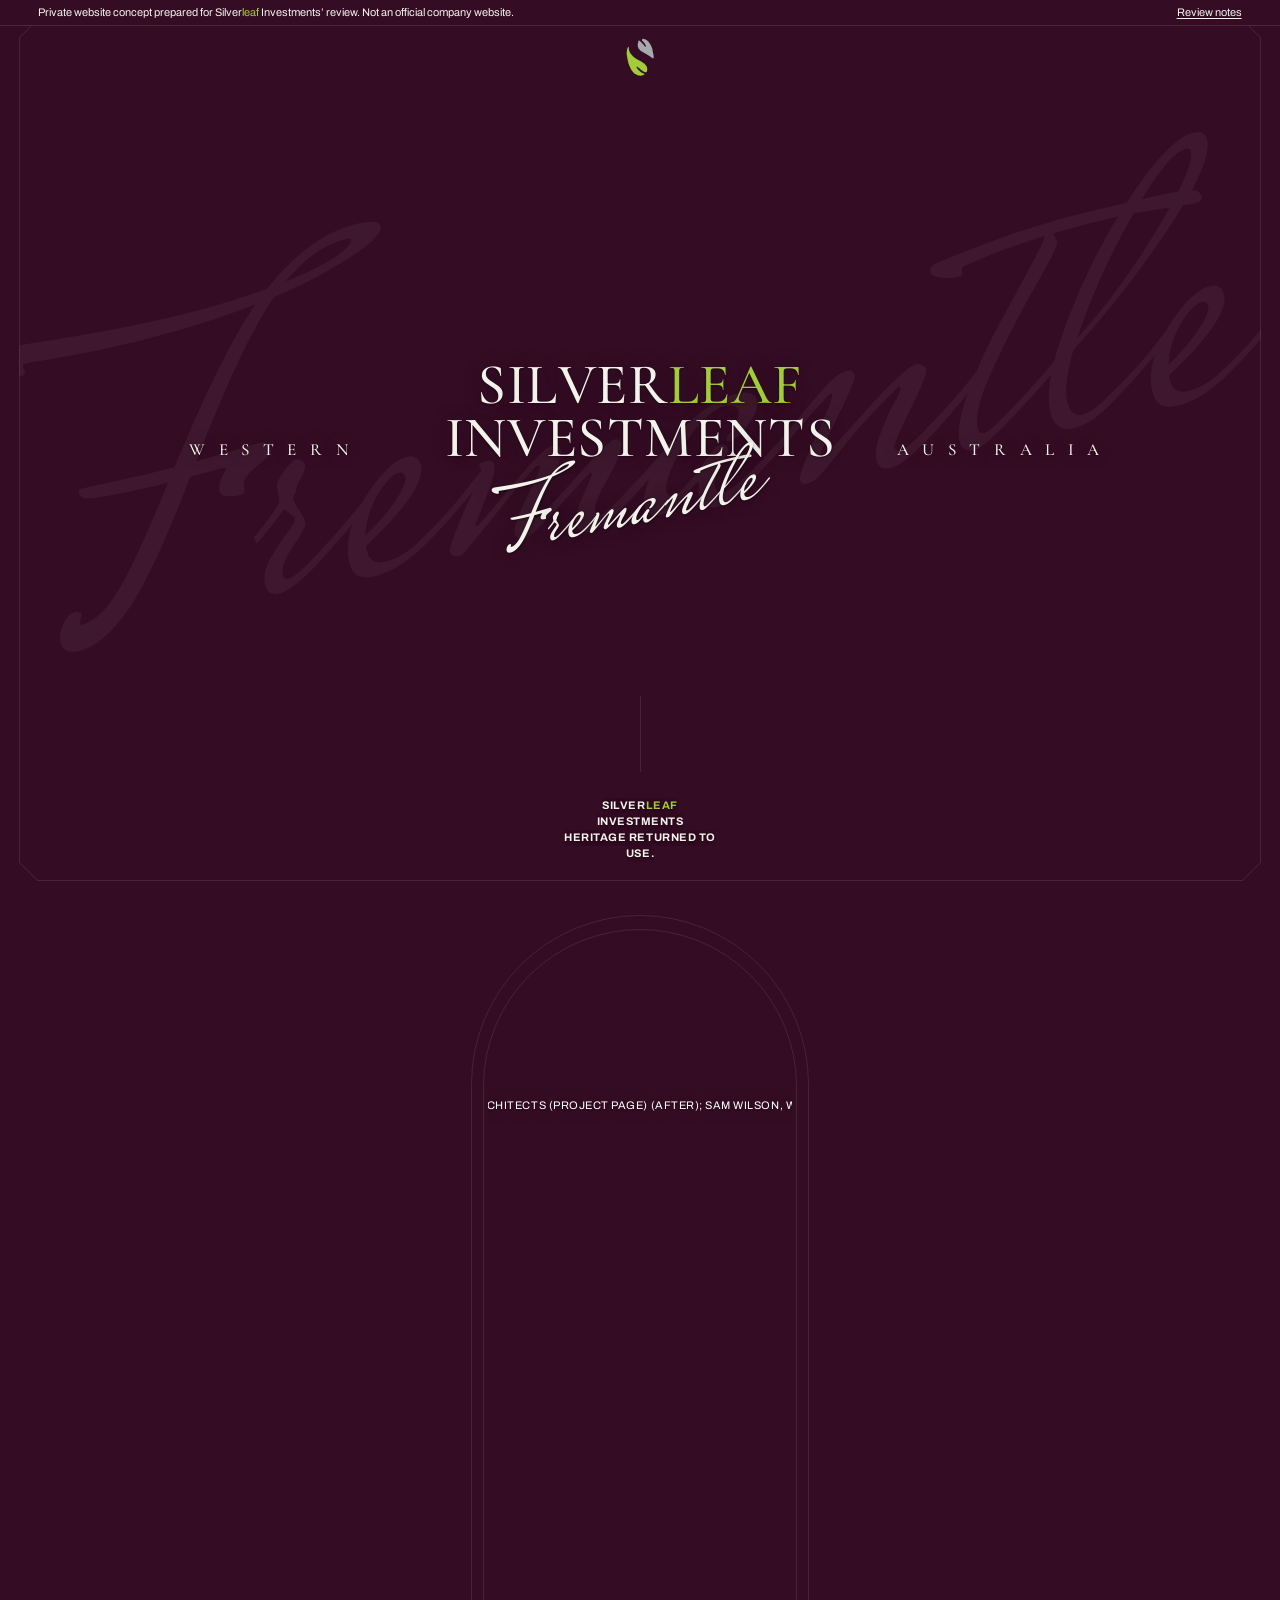
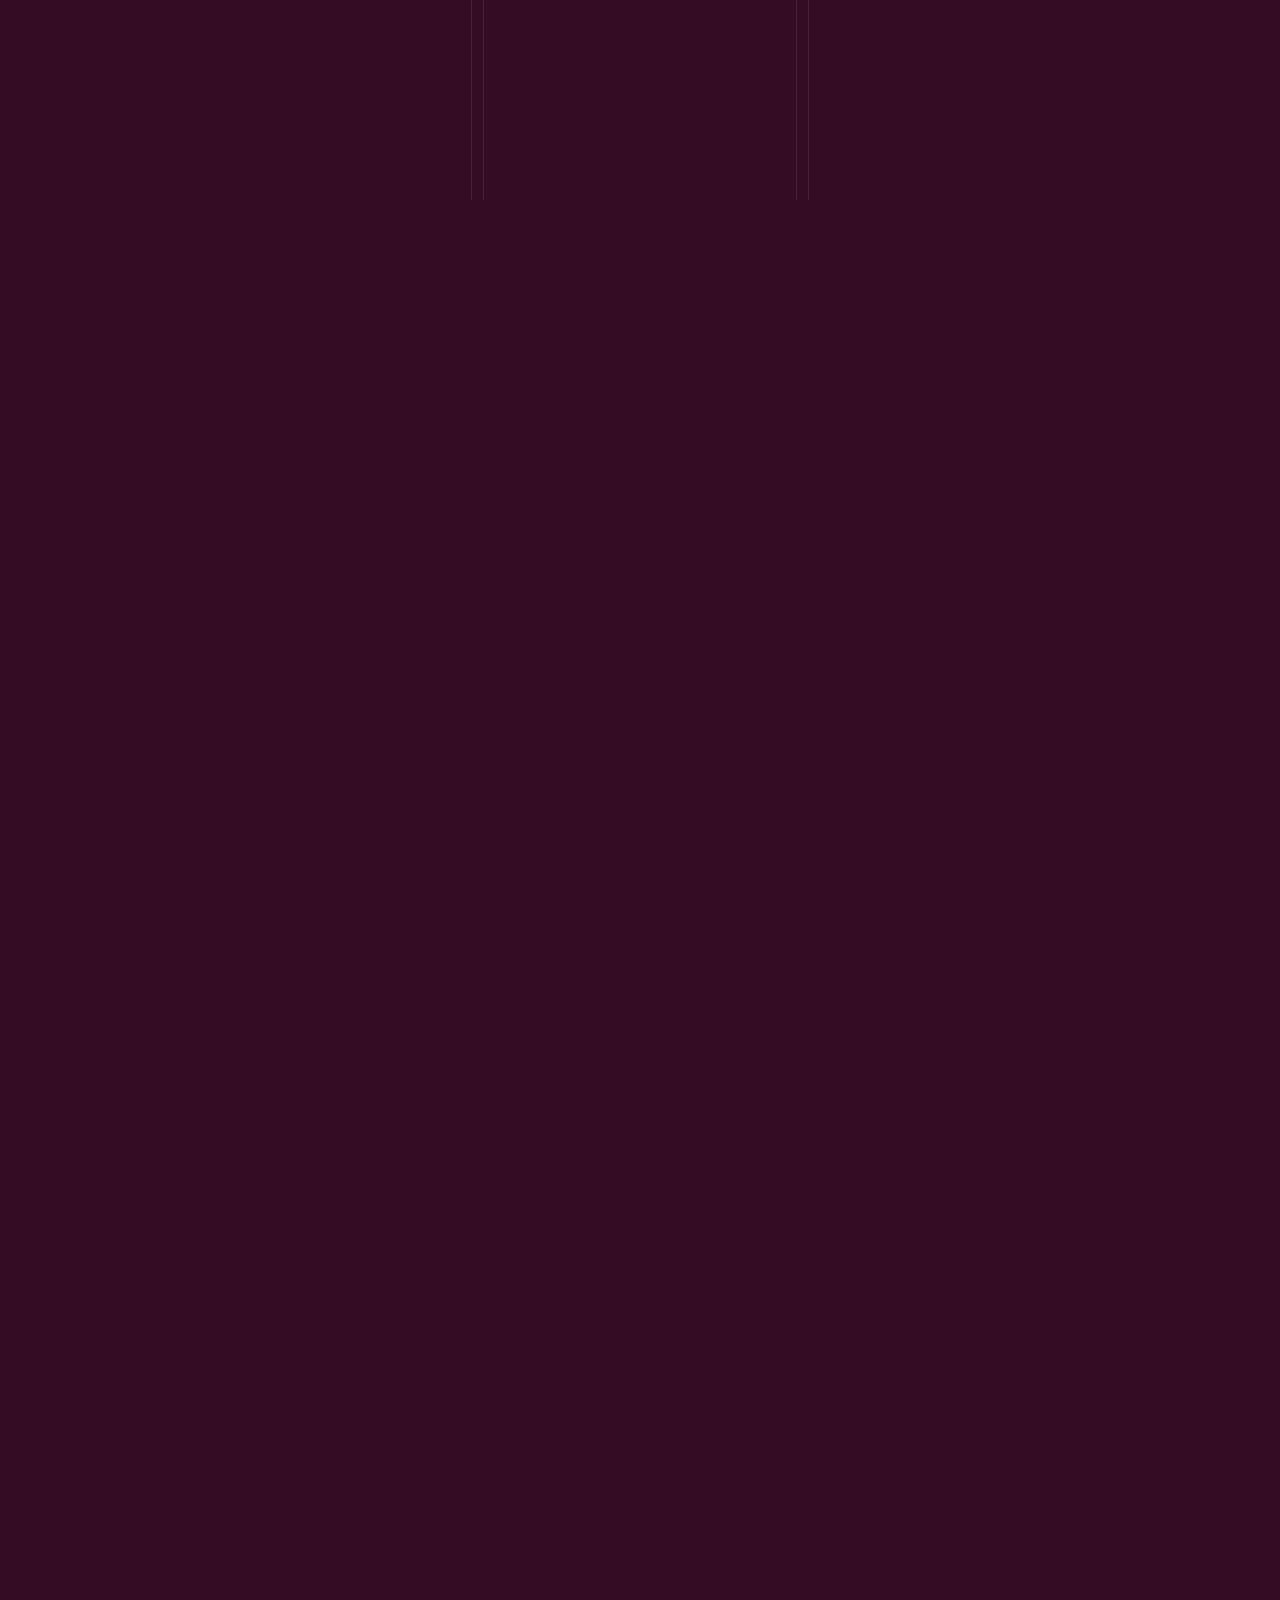
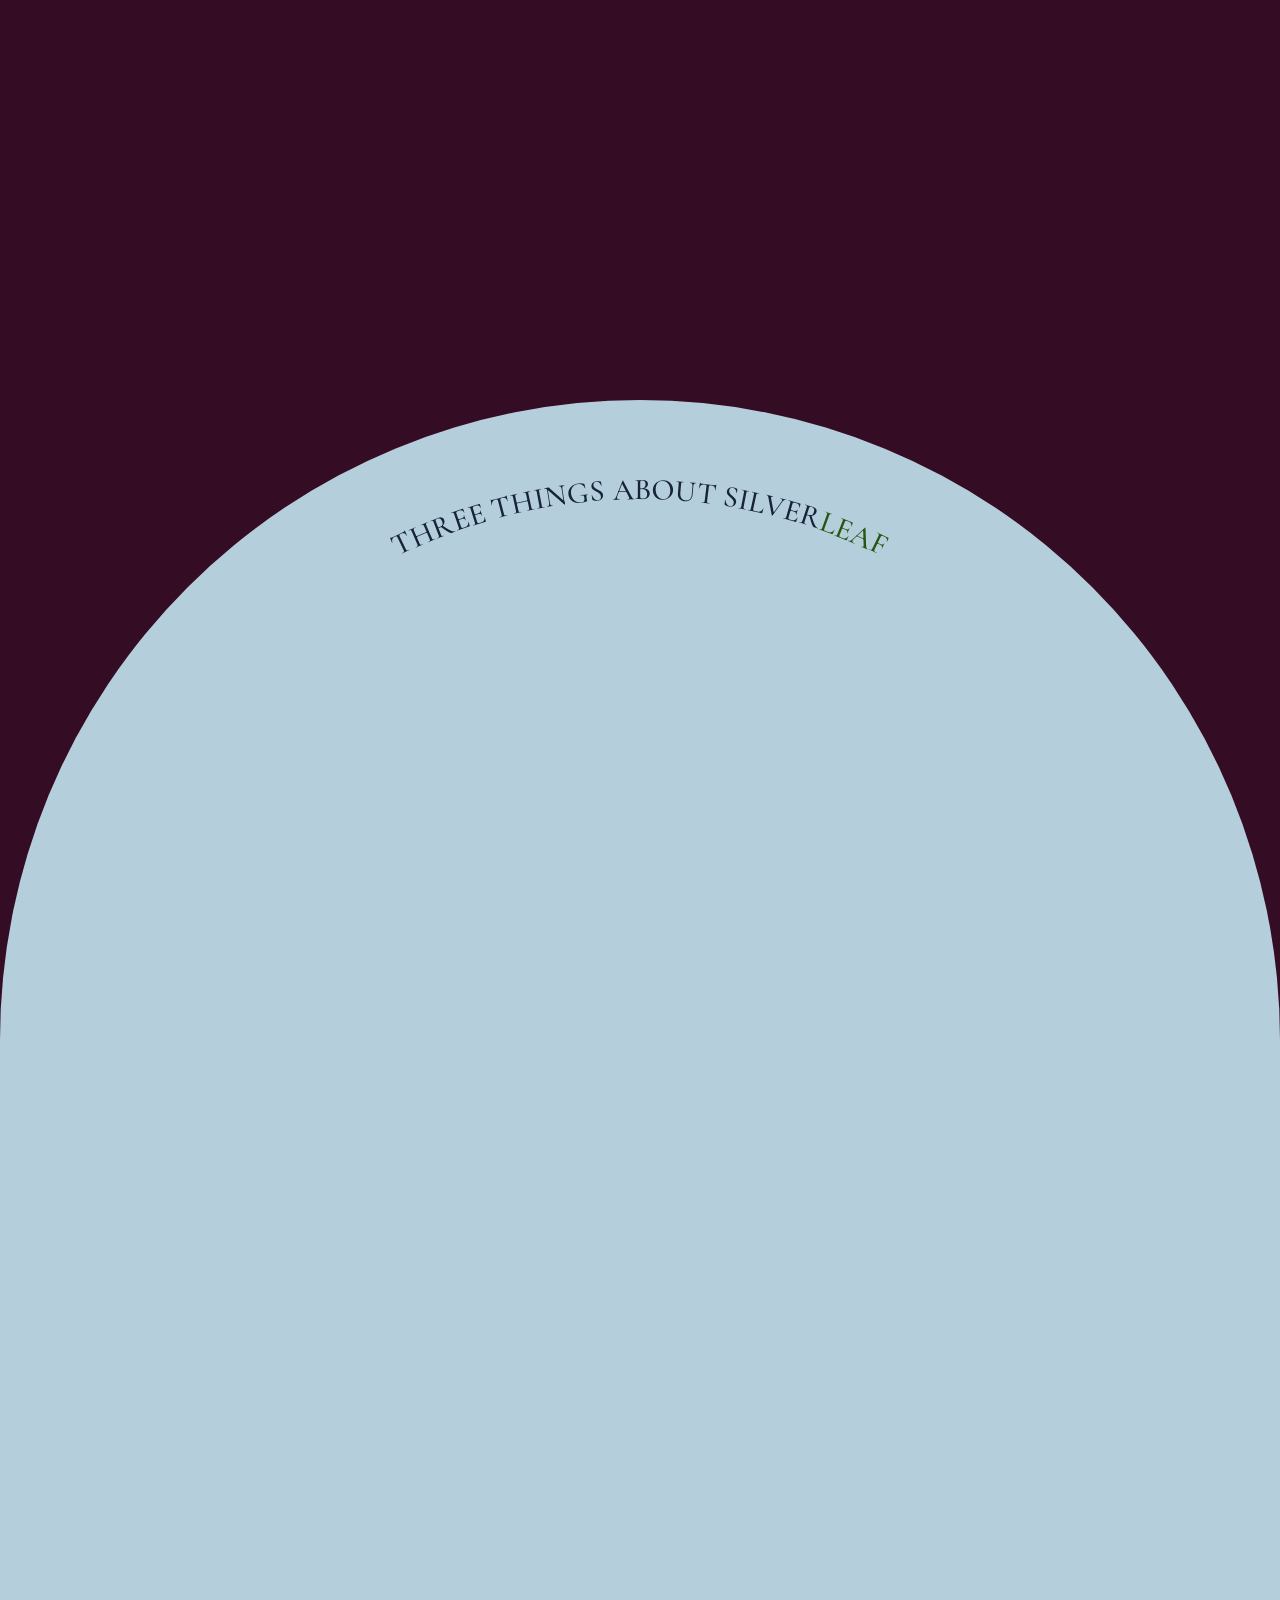
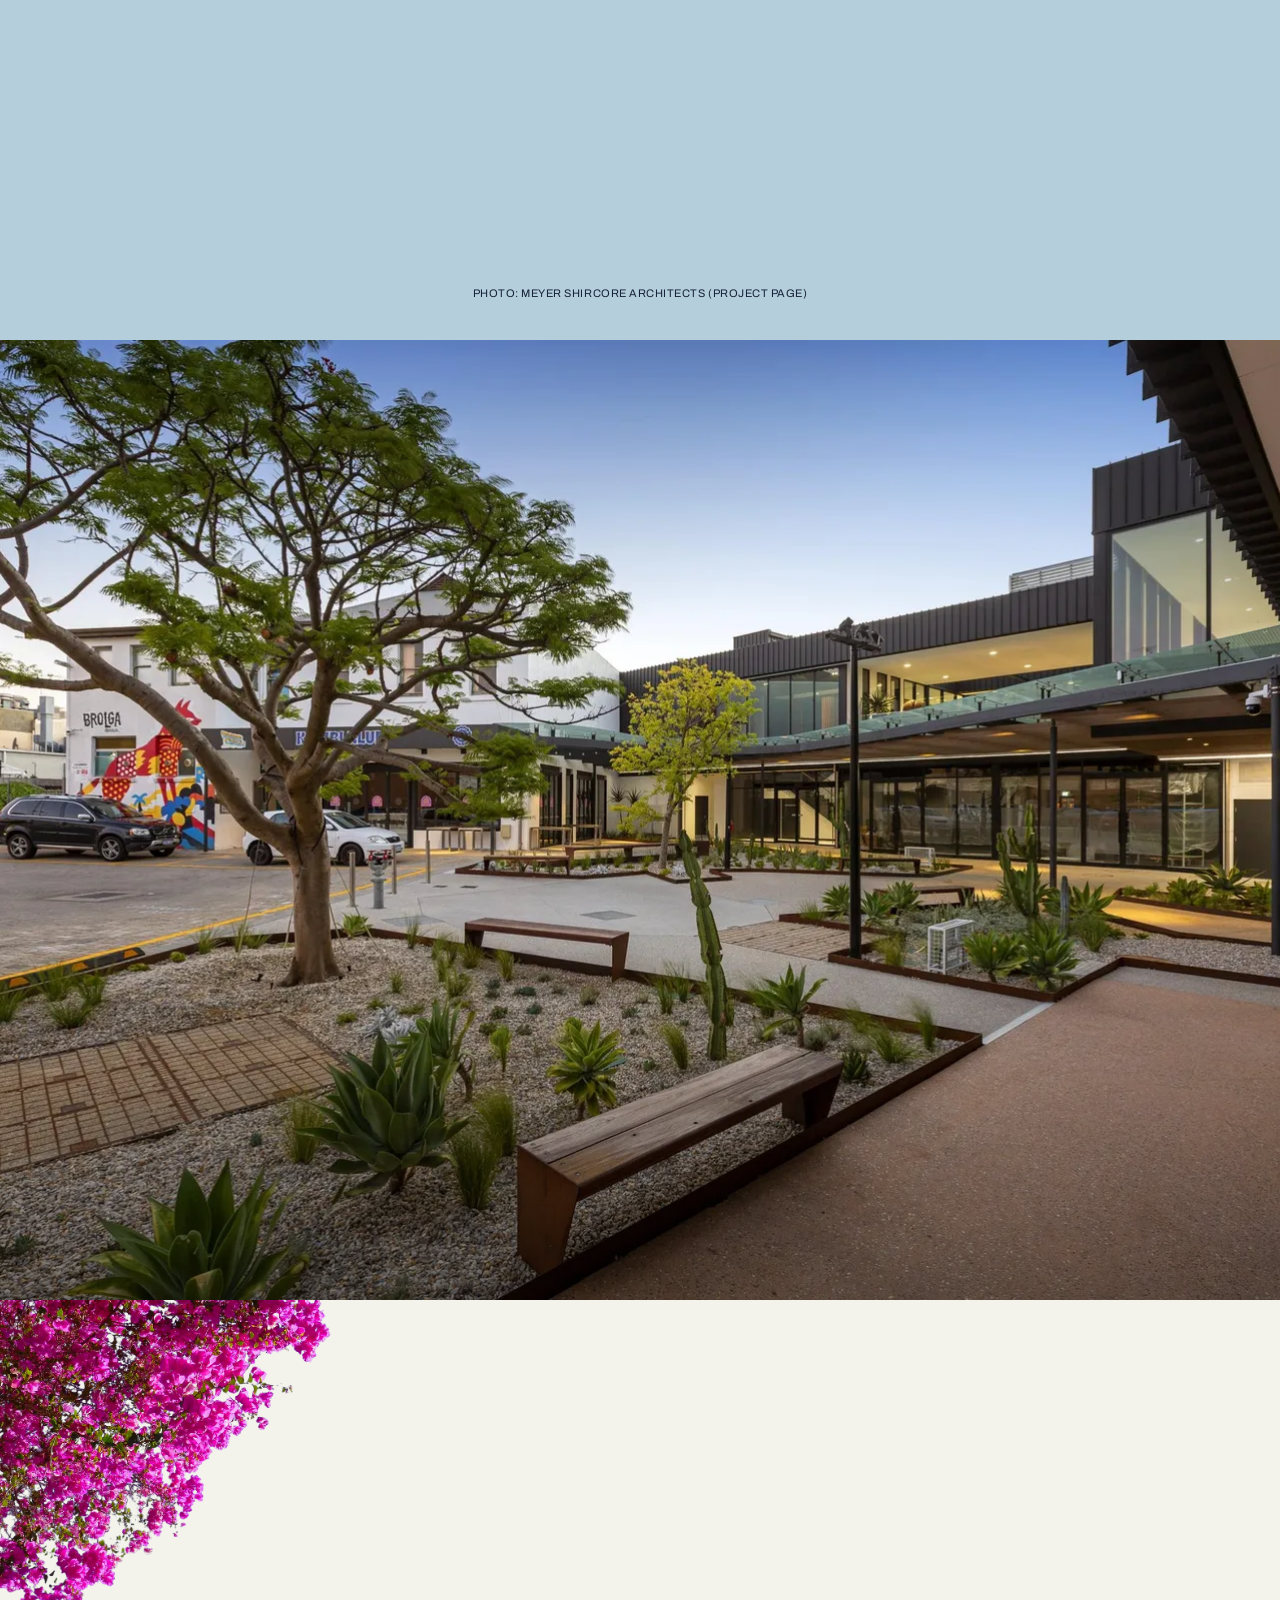
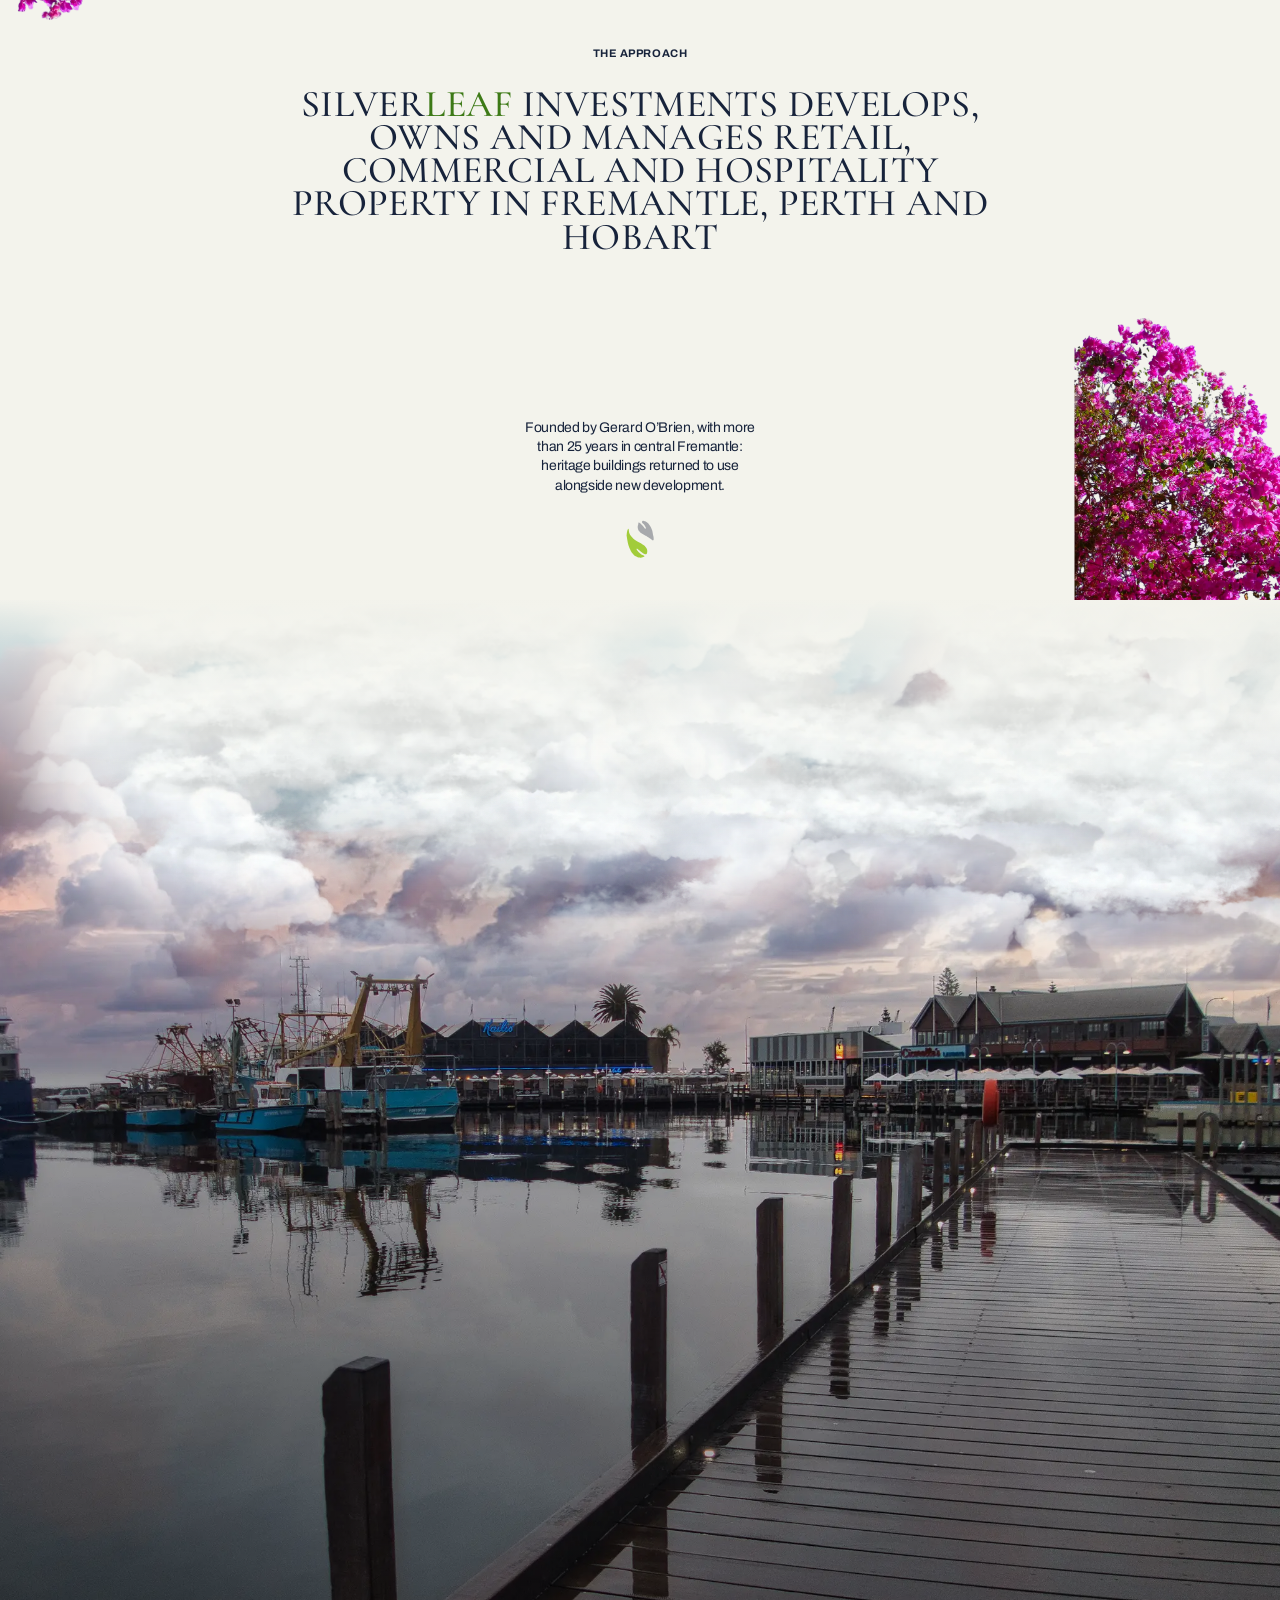
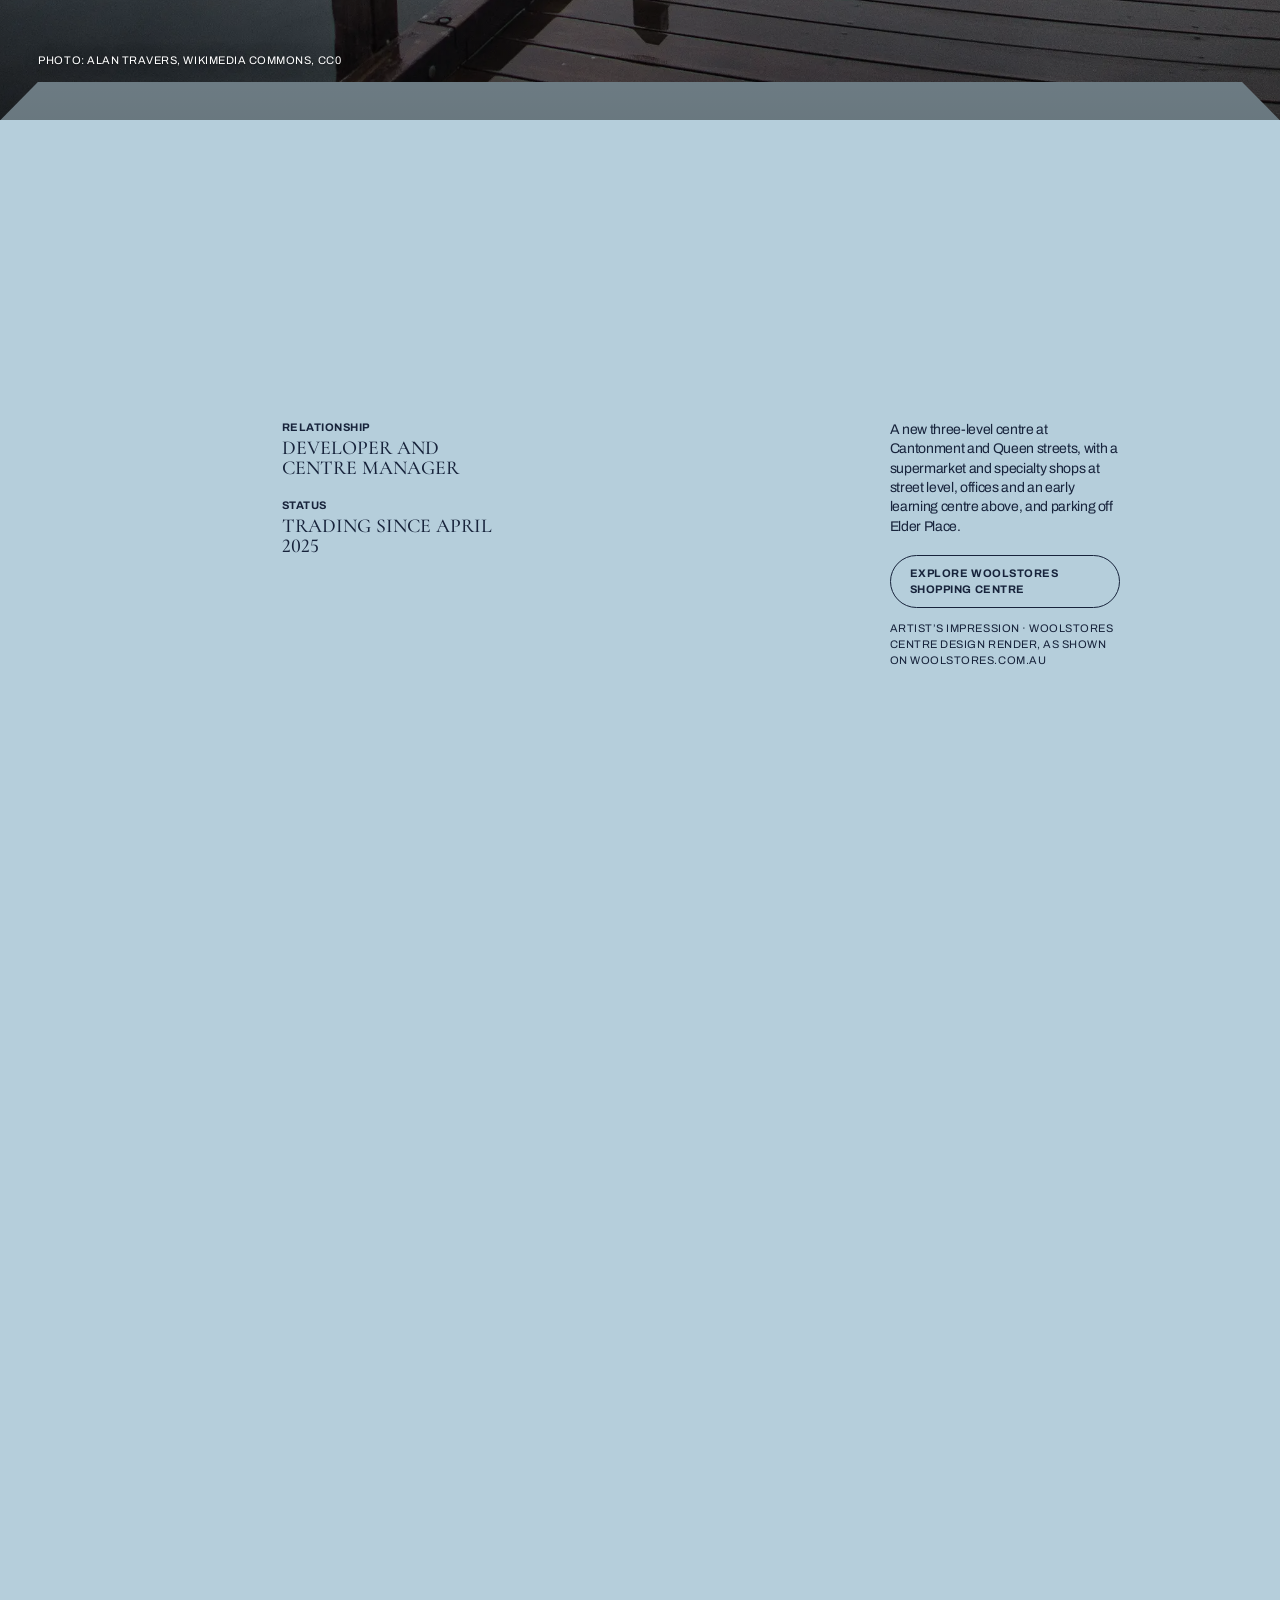
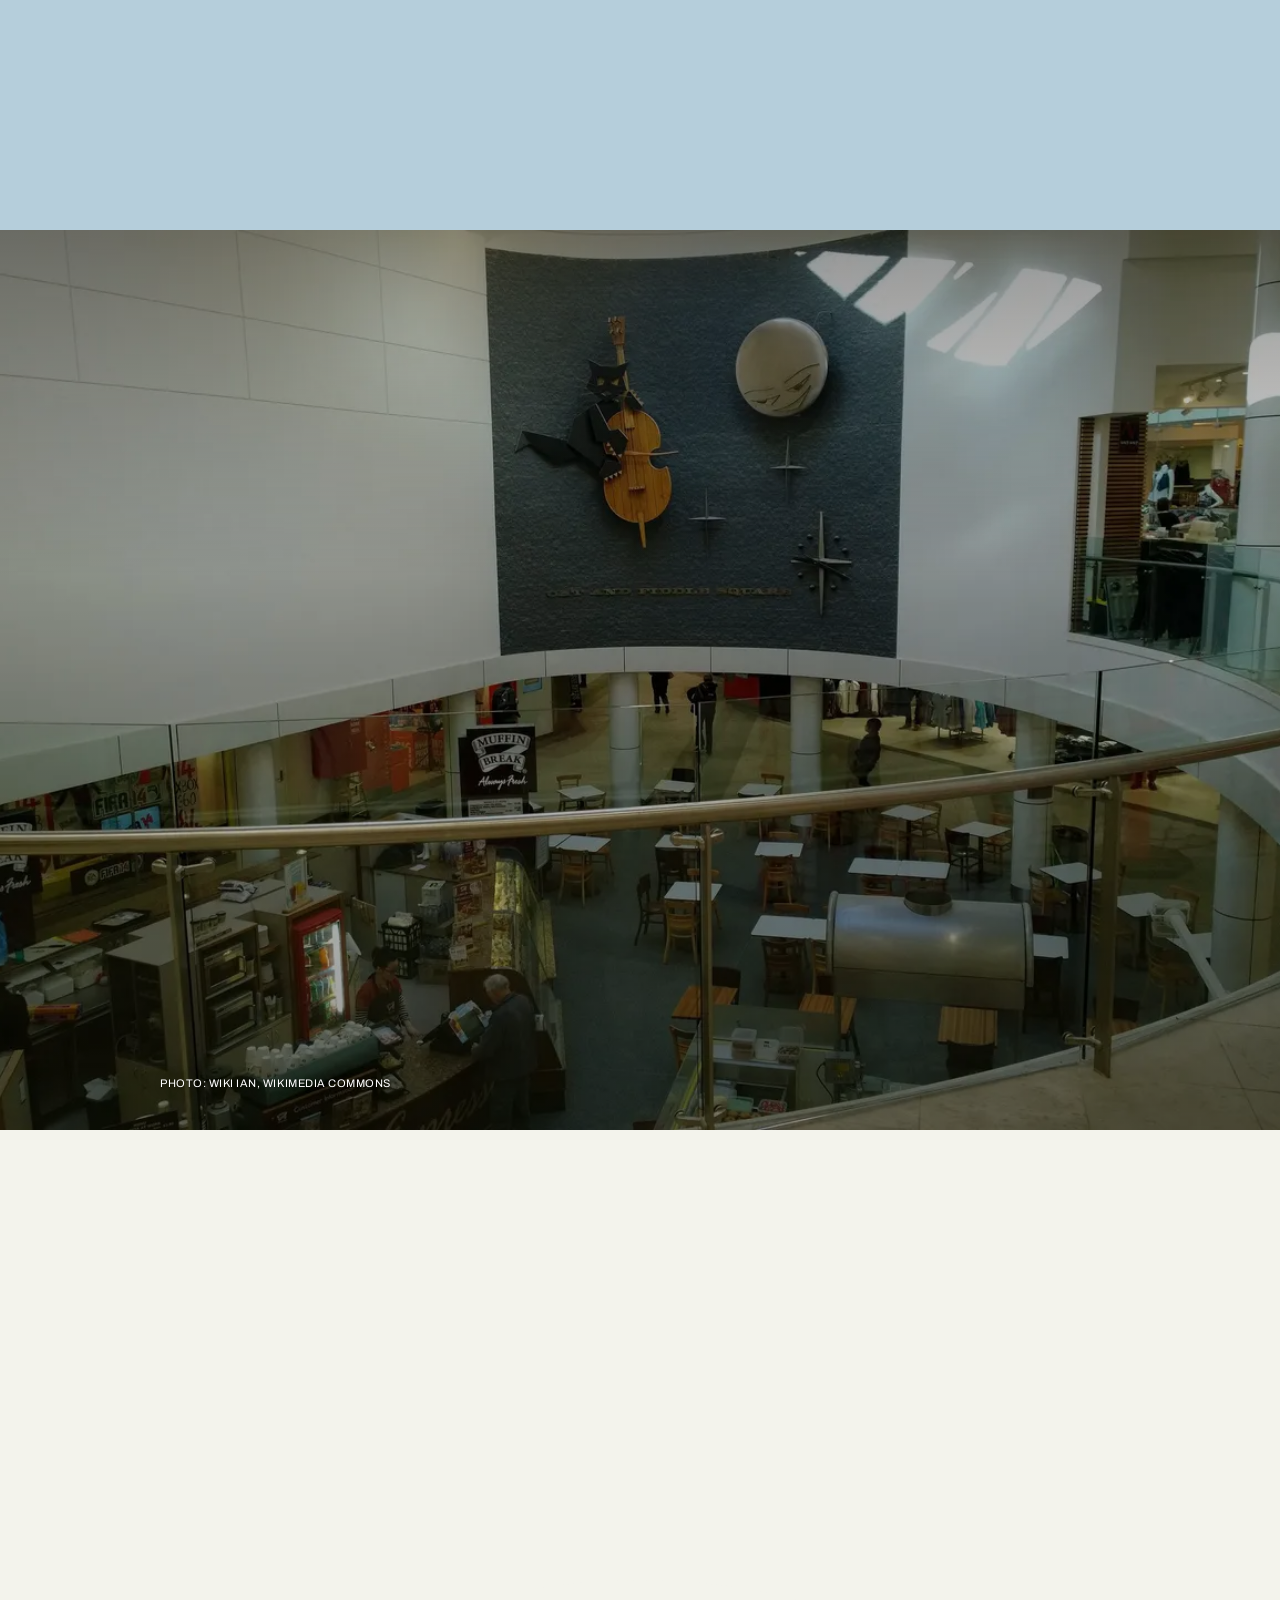
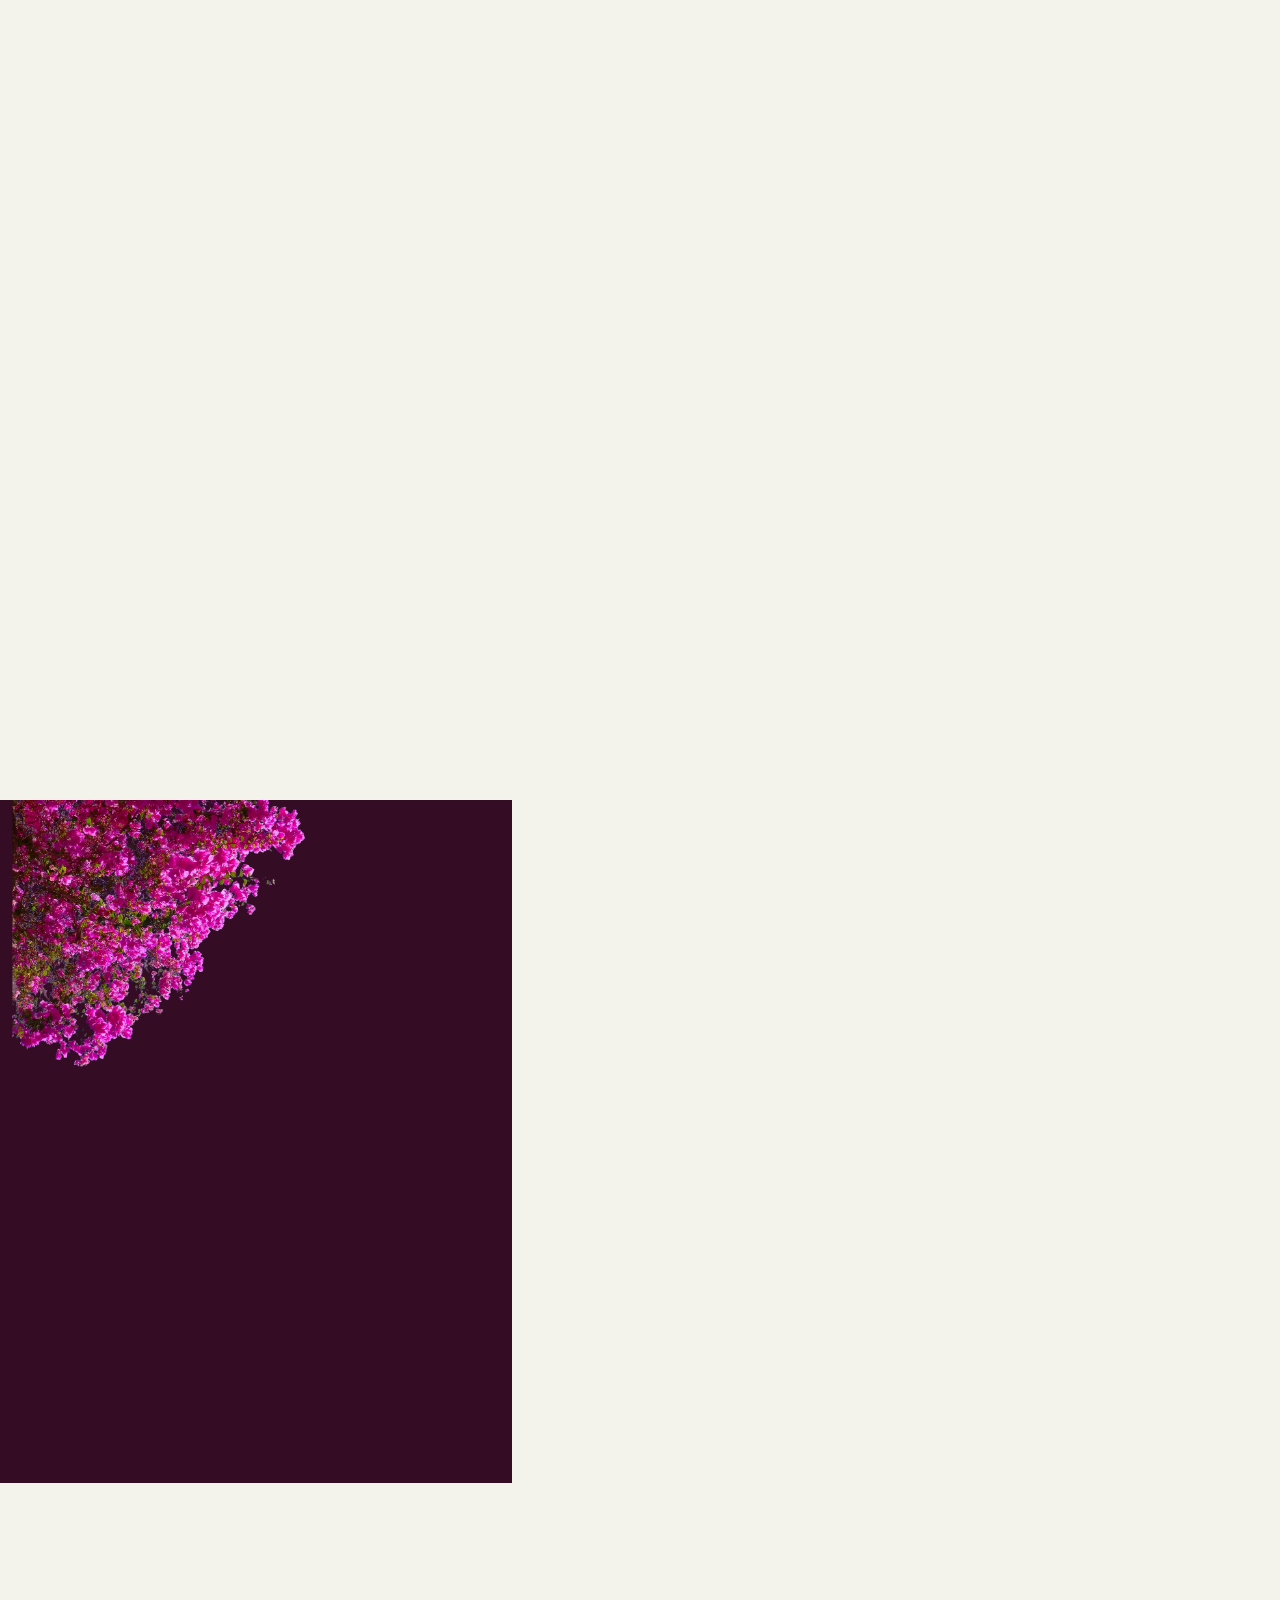
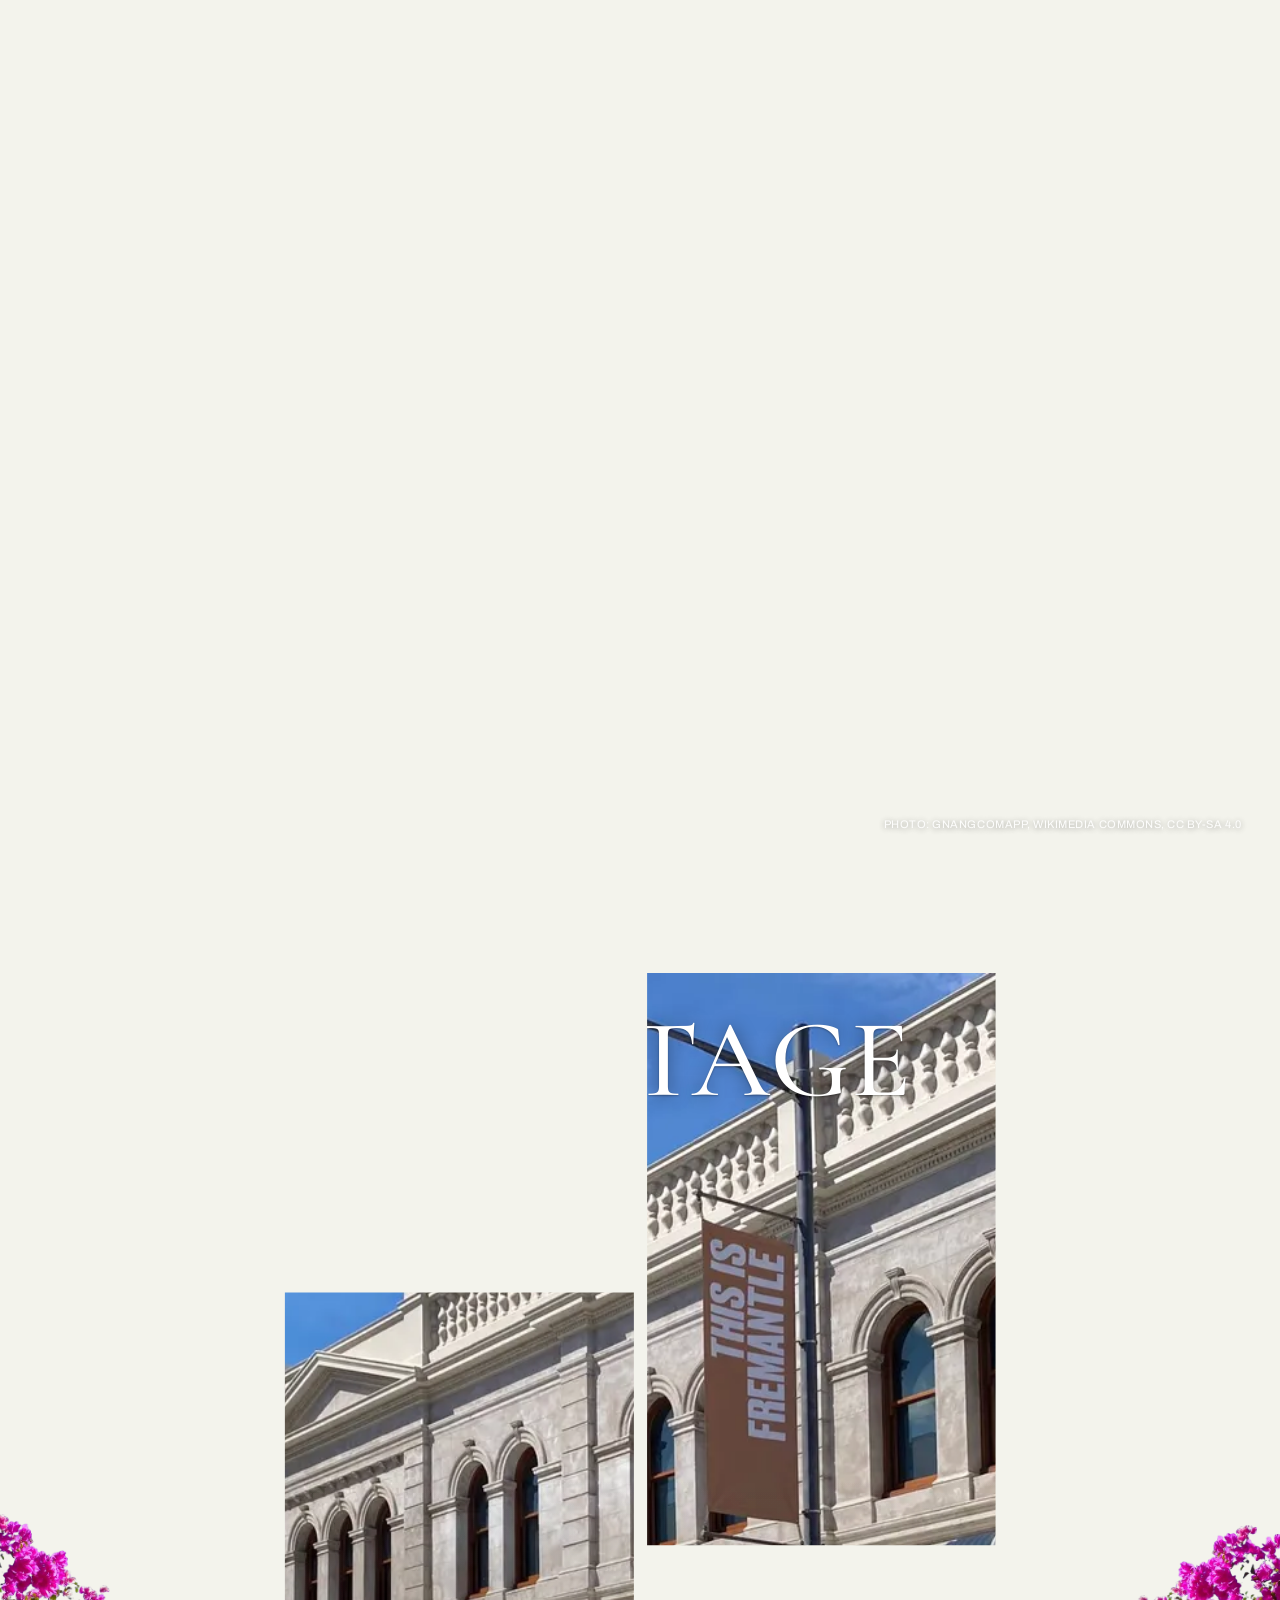
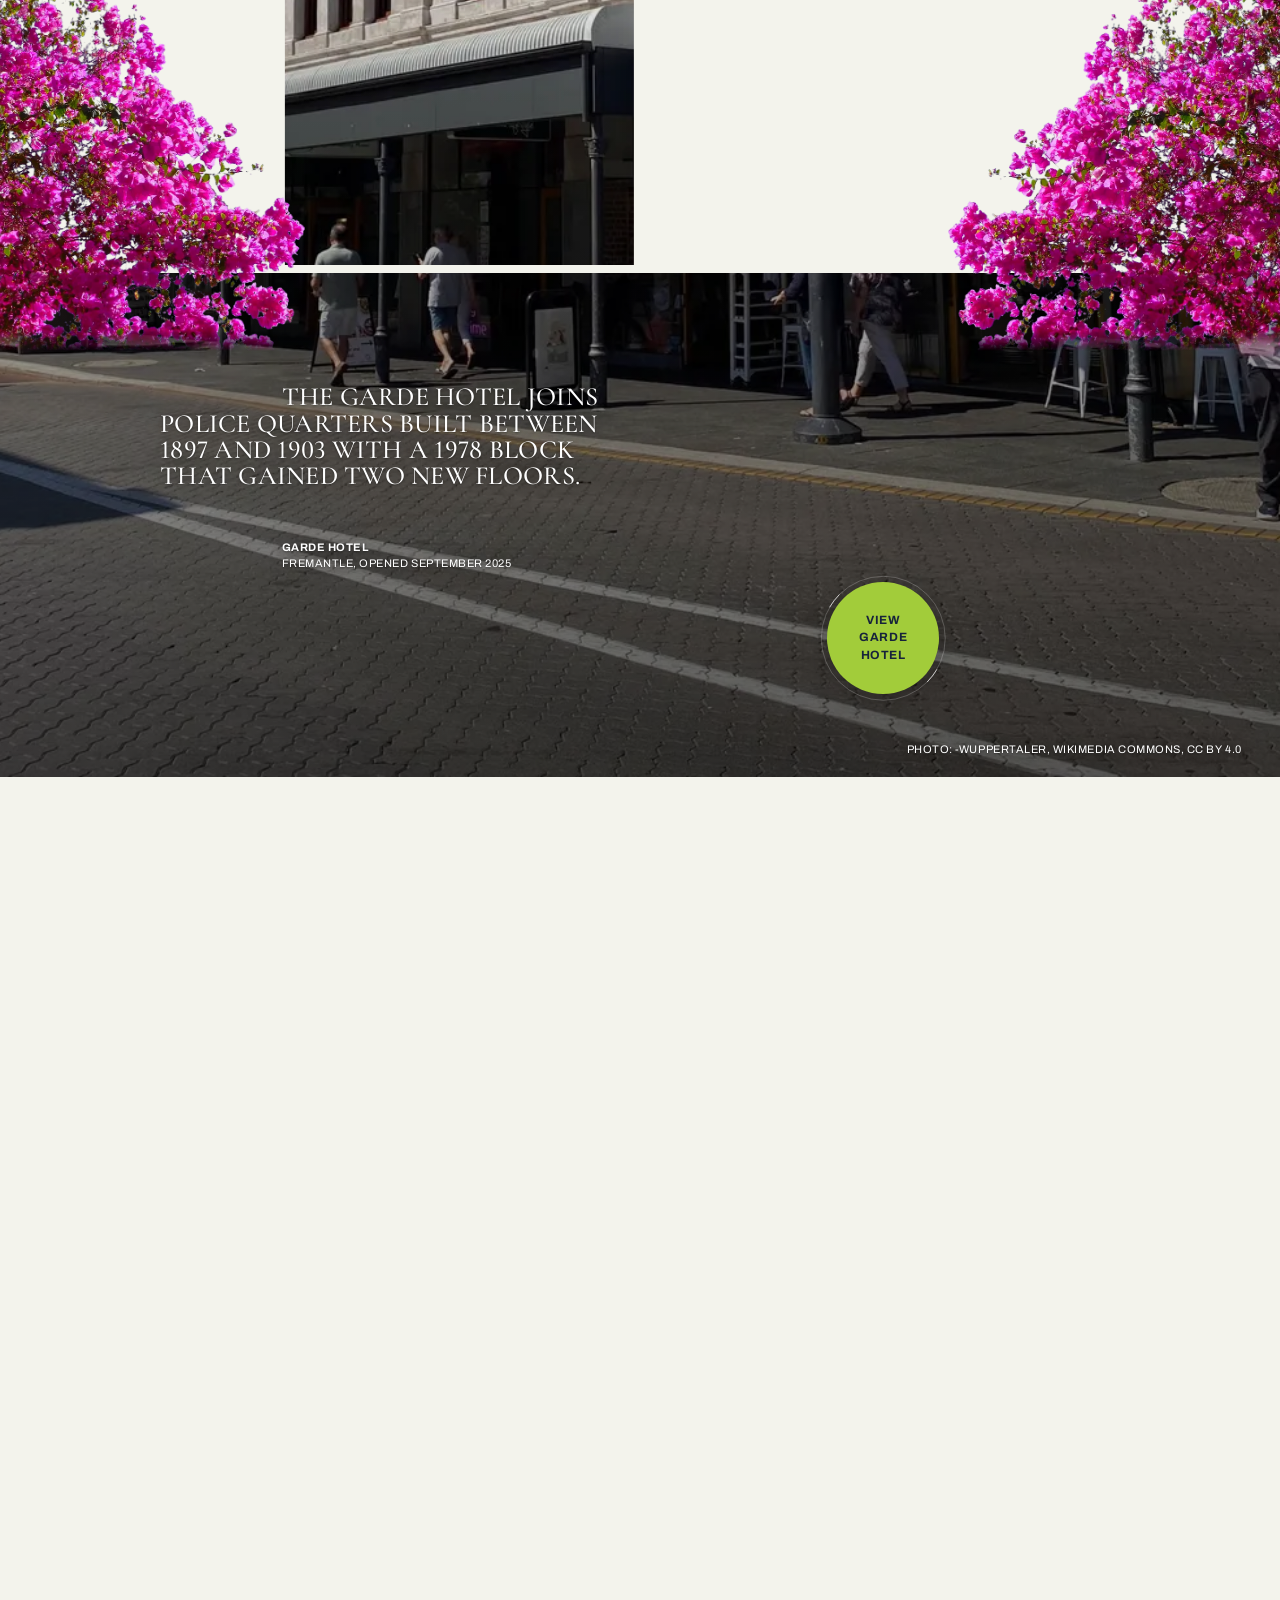
==== commit e6e13310: "Use Silverleaf's two-leaf logo; accent green matched to the logo Co-Authored-By: Claude Opus 5.5 <no" ====
--- a/index.html
+++ b/index.html
@@ -11,10 +11,10 @@
           if (!r.classList.contains('motion-ready')) r.classList.remove('motion');
         }, 4000);
       })();
-    </script><link rel="stylesheet" href="assets/EraLayout.CRSMI4aG.css"><link rel="stylesheet" href="assets/index.CLZgPZY2.css"><style>.decor i{display:block;position:absolute}.decor .dt,.decor .db{left:var(--dc);right:var(--dc);background:currentColor;height:1px}.decor .dt{top:0}.decor .db{bottom:0}.decor .dl,.decor .dr{top:var(--dc);bottom:var(--dc);background:currentColor;width:1px}.decor .dl{left:0}.decor .dr{right:0}.decor .dc{width:var(--dc);height:var(--dc)}.decor .tl{background:linear-gradient(to bottom right,#0000 calc(50% - .6px),currentColor calc(50% - .6px) calc(50% + .6px),#0000 calc(50% + .6px));top:0;left:0}.decor .br{background:linear-gradient(to bottom right,#0000 calc(50% - .6px),currentColor calc(50% - .6px) calc(50% + .6px),#0000 calc(50% + .6px));bottom:0;right:0}.decor .tr{background:linear-gradient(to bottom left,#0000 calc(50% - .6px),currentColor calc(50% - .6px) calc(50% + .6px),#0000 calc(50% + .6px));top:0;right:0}.decor .bl{background:linear-gradient(to bottom left,#0000 calc(50% - .6px),currentColor calc(50% - .6px) calc(50% + .6px),#0000 calc(50% + .6px));bottom:0;left:0}
+    </script><link rel="stylesheet" href="assets/EraLayout.Bk7Isl2H.css"><link rel="stylesheet" href="assets/index.CLZgPZY2.css"><style>.decor i{display:block;position:absolute}.decor .dt,.decor .db{left:var(--dc);right:var(--dc);background:currentColor;height:1px}.decor .dt{top:0}.decor .db{bottom:0}.decor .dl,.decor .dr{top:var(--dc);bottom:var(--dc);background:currentColor;width:1px}.decor .dl{left:0}.decor .dr{right:0}.decor .dc{width:var(--dc);height:var(--dc)}.decor .tl{background:linear-gradient(to bottom right,#0000 calc(50% - .6px),currentColor calc(50% - .6px) calc(50% + .6px),#0000 calc(50% + .6px));top:0;left:0}.decor .br{background:linear-gradient(to bottom right,#0000 calc(50% - .6px),currentColor calc(50% - .6px) calc(50% + .6px),#0000 calc(50% + .6px));bottom:0;right:0}.decor .tr{background:linear-gradient(to bottom left,#0000 calc(50% - .6px),currentColor calc(50% - .6px) calc(50% + .6px),#0000 calc(50% + .6px));top:0;right:0}.decor .bl{background:linear-gradient(to bottom left,#0000 calc(50% - .6px),currentColor calc(50% - .6px) calc(50% + .6px),#0000 calc(50% + .6px));bottom:0;left:0}
 .amen-area{height:calc(var(--vh) * 2.5 + 50rem);position:relative}.amen-screen{position:sticky;top:0}.amen-s{height:var(--vh);position:relative}.amen-cms{height:100%;position:relative}.amen-item{height:100%;display:none;position:absolute;inset:0}.amen-item:first-child{display:block;position:relative}.amen-slide{z-index:0;flex-direction:column;justify-content:flex-end;height:100%;display:flex;position:relative}.amen-slide__b{z-index:1;position:relative}.amen-slide__label{grid-area:1/2/2/6}.amen-slide__desc{grid-area:2/2/3/6}.amen-item--text .amen-slide__img:after{content:"";z-index:1;pointer-events:none;background:linear-gradient(to top right,#0009,#0000 65%);position:absolute;inset:0}.amen-para+.amen-para{margin-top:var(--s12)}.amen-para{max-width:52ch}.amen-credit{margin-top:var(--s16)}.amen-slide__img{z-index:0;top:0;bottom:0;left:calc(var(--off) * -1);right:calc(var(--off) * -1);position:absolute}.amen-tabs-w{z-index:1;left:0;right:0;top:var(--s160);position:absolute}.amen-tabs{grid-area:1/7/2/10;position:relative}.amen-tabs__list{flex-direction:column;align-items:flex-start;display:flex}.amen-tab{text-align:left;opacity:.4;transition:opacity var(--dur-s) var(--e-out)}.amen-tab:hover,.amen-tab.is-active{opacity:1}.amen-tabs__line{top:0;bottom:0;left:calc(var(--s16) * -1);background:var(--line);width:1.25px;position:absolute}.amen-tabs__hilight{width:100%;height:calc(40 * var(--u));background:var(--fg);border-radius:2px}.amen-btn-w{z-index:2;left:0;right:0;bottom:var(--s48);pointer-events:none;position:absolute}.amen-btn{pointer-events:auto;grid-area:1/8/2/10}.amen-themes{inset:0 0 var(--vh) 0}.amen-themes__light{height:35rem}@media (width<=991px){.amen-slide__label{grid-area:1/2/2/5}.amen-slide__desc{grid-area:2/1/3/5}.amen-tabs-w{top:var(--s272)}.amen-tabs{grid-area:1/2/2/5}}
-.cta-w{position:relative}.cta-s{z-index:1;aspect-ratio:144/168;pointer-events:none;position:relative}.cta-desc{pointer-events:auto;grid-area:1/4/2/8}.cta-sec .lf{text-shadow:0 0 10px #0000008c}.cta-sec .grad.top{background-image:linear-gradient(#0000009e,#00000040 60%,#0000)}.cta-title{pointer-events:auto;grid-area:1/3/2/9}.cta-btn{flex-direction:column;align-items:center;display:flex}.img-p{object-fit:cover;flex:none;width:100%;height:140%}.cta-credit{z-index:2;left:var(--off);bottom:calc(var(--off) + var(--cell-v) * 2 + var(--gap) + var(--s16));position:absolute}.ftr-w{margin-top:calc((var(--off) + var(--cell-v) * 2 + var(--gap)) * -1);position:relative}.ftr-top{z-index:1200;left:0;top:calc(100% - var(--off));height:var(--cell-h);transform-origin:0 0;align-items:center;gap:var(--s24);color:var(--fg);position:absolute;transform:rotate(-90deg)}.ftr-top .sdown__arrow{transform:none}.ftr-s{z-index:1;height:var(--vh);flex-direction:column;justify-content:space-between;display:flex;position:relative}.ftr-s__t{flex:1}.ftr-s__b{flex-direction:column;flex:1;justify-content:flex-end;display:flex}.ftr-contact{flex-direction:column;grid-area:1/3/2/9;align-items:center;display:flex}.ftr-phone{color:var(--fg);white-space:nowrap}.ftr-address{padding:0 var(--s48);text-align:center;flex-direction:column;grid-area:2/5/3/7;align-items:center;display:flex}.ftr-info{flex-direction:column;grid-area:1/3/2/6;justify-content:flex-end;display:flex}.ftr-credits{flex-direction:column;grid-area:1/6/2/9;justify-content:flex-end;align-items:flex-end;display:flex}.ftr-bg{z-index:-1;bottom:100%;left:calc(var(--off) * -1);right:calc(var(--off) * -1);height:calc(var(--vh) * 2);background:var(--bg);position:absolute}@media (width<=991px){.cta-s{aspect-ratio:2/6}.cta-desc,.cta-title,.ftr-contact{grid-area:1/1/2/5}.ftr-address{margin:0 calc(var(--gap) * -1);grid-area:2/2/3/4;padding:0}.ftr-info{grid-area:1/1/2/3}.ftr-credits{grid-area:1/3/2/5}}
-</style></head><body class="on-light"><a class="skip" href="#main">Skip to content</a><aside class="notice" aria-label="Concept notice"><span>Private website concept prepared for Silver<span class="lf">leaf</span> Investments’ review. Not an official company website.</span><a href="review-notes/index.html">Review notes</a></aside><header class="hdr"><a class="hdr-logo on-color" data-theme href="./" aria-label="Silverleaf Investments, home"><span class="symbol hdr-logo__sym"><svg class="logo-mark leaf-mark" viewBox="0 0 24 24" aria-hidden="true"><path d="M4 20C4 10 10 4 20 4c0 10-6 16-16 16Z" fill="var(--leaf, #7fc433)"></path><path d="M4 20 14 10" fill="none" stroke="var(--bg, #340c24)" stroke-width="1.3" stroke-linecap="round"></path></svg></span><span class="hdr-logo__ring" data-logo-ring aria-hidden="true"><svg viewBox="0 0 120 120"><defs><path id="ring" d="M60,60 m-47,0 a47,47 0 1,1 94,0 a47,47 0 1,1 -94,0"></path></defs><text><textPath href="#ring" startOffset="0" textLength="292">SILVER<tspan class="ring-leaf">LEAF</tspan> · INVESTMENTS · FREMANTLE · </textPath></text></svg></span></a><nav class="hdr-nav on-color" data-theme aria-label="Main"><div class="hdr-nav__list desk-f"><a class="u-link hdr-nav__main h6" href="portfolio/index.html"><span class="u-link__t">Our<br>Properties</span><span class="u-link__line" aria-hidden="true"></span></a><span class="u24" aria-hidden="true"></span><a class="nav-l2 l2" href="leasing/index.html"><span class="roll"><span class="roll__t">Leasing</span><span class="roll__t" aria-hidden="true">Leasing</span></span></a><span class="nav-gap" aria-hidden="true"></span><a class="nav-l2 l2" href="contact/index.html"><span class="roll"><span class="roll__t">Contact</span><span class="roll__t" aria-hidden="true">Contact</span></span></a></div><button class="hdr-menu-btn mob-f l2" type="button" aria-expanded="false" aria-controls="menu" data-menu-btn><span data-menu-label>Menu</span><span class="hdr-menu-btn__ico" aria-hidden="true"><i></i><i></i></span></button></nav></header><div class="sbar-w on-color desk-f" data-theme aria-hidden="true"><div class="sbar" data-sbar><div class="sbar__track"></div><div class="sbar__fill"></div><div class="sbar__thumb" data-sbar-thumb><span class="l1 ac" data-sbar-label>00</span></div></div></div><div class="sdown on-color desk-f" data-theme aria-hidden="true"><span class="sdown__arrow"><svg viewBox="0 0 48 12"><path d="M0 6h44M38 1l6 5-6 5" fill="none" stroke="currentColor" stroke-width="1"></path></svg></span><span class="l2">Scroll</span></div><div class="menu on-color" id="menu" data-menu hidden><nav class="menu__list" aria-label="Menu"><a class="h3" href="./">Home</a><a class="h3" href="portfolio/index.html">Our properties</a><a class="h3" href="about/index.html">About</a><a class="h3" href="leasing/index.html">Leasing</a><a class="h3" href="contact/index.html">Contact</a></nav><p class="l1 menu__foot">Level 2, 25 Cantonment Street, Fremantle WA 6160<br><a href="tel:+61893355492">08 9335 5492</a></p></div><div class="tips" data-tips aria-hidden="true"></div><main id="main" tabindex="-1"><div class="pre on-dark" data-preloader style="--arch-mask:url(&quot;data:image/svg+xml,%3Csvg xmlns='http://www.w3.org/2000/svg' viewBox='0 0 560 2592' preserveAspectRatio='none'%3E%3Cpath d='M0 0H280A280 280 0 0 0 0 280Z M560 0H280A280 280 0 0 1 560 280Z' fill='white'/%3E%3C/svg%3E&quot;)" aria-hidden="true"><div class="pre__ctn ctn"><div class="pre__t"><div class="u48"></div><div class="s-logo"><span class="symbol" data-part="ctn"><svg class="logo-mark leaf-mark" viewBox="0 0 24 24" aria-hidden="true"><path d="M4 20C4 10 10 4 20 4c0 10-6 16-16 16Z" fill="var(--leaf, #7fc433)"></path><path d="M4 20 14 10" fill="none" stroke="var(--bg, #340c24)" stroke-width="1.3" stroke-linecap="round"></path></svg></span></div></div><div class="pre__c grid"><div class="pre__side-l"><p class="c1 ac" data-part="h">Western</p></div><div class="pre__logo"><p class="h3 ac" data-part="h">Silver<span class="lf">leaf</span><br>Investments</p><div class="pre__logo-a"><p class="a2 ac" data-part="a">Fremantle</p></div></div><div class="pre__side-r"><p class="c1 ac" data-part="h">Australia</p></div></div><div class="pre__b"><div class="grid"><div class="s-title"><div class="pre__progress" data-part="line"><div class="pre__fill"><div class="pre__track"></div></div></div><div class="u32"></div><p class="l1 ac" data-part="p">Silver<span class="lf">leaf</span> Investments<br>Heritage returned to use.</p></div></div><div class="u48"></div></div></div><div class="pre__arches"><div class="pre__arch is-1"></div><div class="pre__arch is-2"></div></div><div class="pre__bg"><div class="pre__bg-a"><span class="pre__watermark">Fremantle</span></div><div class="pre__bg-decor"><span class="decor" style="--dc:var(--s24)" aria-hidden="true"><i class="dt"></i><i class="db"></i><i class="dl"></i><i class="dr"></i><i class="dc tl"></i><i class="dc tr"></i><i class="dc bl"></i><i class="dc br"></i></span></div></div></div><section class="section clip on-color hero-sec" aria-labelledby="hero-title"><div class="ctn"><div class="hero-area" data-hero><div class="hero-w" data-tabs-hero><div class="hero-s" data-hero-s><div class="u48"></div><div class="u272 mob"></div><div class="grid"><div class="hero-logo"><h1 id="hero-title" class="h1 ac" data-r="h">Silver<span class="lf">leaf</span><br>Investments</h1><div class="hero-logo__a"><p class="a2 ac" data-r="a">Fremantle</p></div></div></div><div class="u48"></div><div class="grid"><p class="hero-title h5"><span class="al" data-r="h">Heritage</span><span class="hero-tabs" data-r="ctn" role="tablist" aria-label="Manning Buildings photograph"><button class="hero-tab l2 is-active" type="button" role="tab" aria-selected="true" data-tab-trigger="after">After</button><span class="hero-tabs__div is-after" data-tabs-divider aria-hidden="true"></span><button class="hero-tab l2" type="button" role="tab" aria-selected="false" data-tab-trigger="before">Before</button></span><span class="ar" data-r="h">returned to use</span></p></div></div><div class="hero-bg" data-hero-bg><div class="hero-bg__master"><div class="hero-bg__img" data-hero-img><div class="pins desk"><button class="pin" type="button" style="left:57.5%;top:62.5%" data-pin data-tip-trigger="arcade" aria-label="A new arcade: A new arcade runs from High Street through to Paddy Troy Lane, with a courtyard behind."><span class="pin__dot"></span><span class="pin__bg"><span class="pin__pulse" data-pin-pulse></span><span class="pin__pulse" data-pin-pulse></span></span></button><button class="pin" type="button" style="left:26.9%;top:58.3%" data-pin data-tip-trigger="upstairs" aria-label="Offices upstairs: Upper floors of the 1902–06 buildings returned to use as offices, above shops at street level."><span class="pin__dot"></span><span class="pin__bg"><span class="pin__pulse" data-pin-pulse></span><span class="pin__pulse" data-pin-pulse></span></span></button><button class="pin" type="button" style="left:76.6%;top:73.2%" data-pin data-tip-trigger="facades" aria-label="Restored facades: Facades restored on High, Market and William streets and South Terrace; redevelopment reported complete in July 2020."><span class="pin__dot"></span><span class="pin__bg"><span class="pin__pulse" data-pin-pulse></span><span class="pin__pulse" data-pin-pulse></span></span></button></div><div class="hero-bg__tab" data-tab-content="after"><img class="img hero-img" data-tab-img src="assets/manning-rear-completed.WaDLQTPi_1CLs2x.webp" alt="The completed rear additions to the Manning Buildings: dark-clad upper offices above a glazed entry canopy and landscaped forecourt." width="2400" height="1600"></div><div class="hero-bg__tab is-hidden" data-tab-content="before"><img class="img hero-img" data-tab-img src="assets/manning-rear-2019.WifOejfQ_Z1GsUpq.webp" alt="Building site at the rear of the Manning Buildings on William Street in August 2019, with machinery in front of the old brick rear walls and the Town Hall clock tower behind." width="2400" height="1800" loading="lazy"></div><div class="grad top xvh"></div><div class="grad bot x6"></div><div class="grad bot x6"></div></div><div class="hero-b"><div class="hero-b__btn"><div class="btn-circle roll-trigger" data-btn-circle data-magnetic data-r="ctn"><span class="btn-circle__label l1" data-magnetic-inner aria-hidden="true"><span class="roll"><span class="roll__t">View properties</span><span class="roll__t" aria-hidden="true">View properties</span></span></span><span class="btn-circle__bg" aria-hidden="true"><svg viewBox="0 0 208 208"><circle class="arc" cx="104" cy="104" r="103.5" fill="none" stroke="currentColor" stroke-width="1" transform="rotate(-150 104 104)" style="stroke-dasharray:27.12 650.31"></circle><circle class="arc" cx="104" cy="104" r="103.5" fill="none" stroke="currentColor" stroke-width="1" transform="rotate(30 104 104)" style="stroke-dasharray:27.12 650.31"></circle><circle class="track" cx="104" cy="104" r="103.5" fill="none" stroke-width="1"></circle></svg></span><a class="btn-circle__link" href="portfolio/index.html" aria-label="View properties"></a></div></div><div class="u32"></div><p class="hero-credit l1 reg ac">Photos: Meyer Shircore Architects (project page) (after); Sam Wilson, Wikimedia Commons (before)</p><div class="u48"></div></div></div></div></div><div class="themes hero-themes" aria-hidden="true"><div class="themes__fill" data-bg="color"></div><div class="hero-themes__light" data-bg="light"></div></div></div></div><template data-tip-templates><div class="tip" data-tip="arcade"><div class="tip__card"><span class="decor" style="--dc:var(--s16)" aria-hidden="true"><i class="dt"></i><i class="db"></i><i class="dl"></i><i class="dr"></i><i class="dc tl"></i><i class="dc tr"></i><i class="dc bl"></i><i class="dc br"></i></span><p class="h5">A new arcade</p><p class="p1">A new arcade runs from High Street through to Paddy Troy Lane, with a courtyard behind.</p></div></div><div class="tip" data-tip="upstairs"><div class="tip__card"><span class="decor" style="--dc:var(--s16)" aria-hidden="true"><i class="dt"></i><i class="db"></i><i class="dl"></i><i class="dr"></i><i class="dc tl"></i><i class="dc tr"></i><i class="dc bl"></i><i class="dc br"></i></span><p class="h5">Offices upstairs</p><p class="p1">Upper floors of the 1902–06 buildings returned to use as offices, above shops at street level.</p></div></div><div class="tip" data-tip="facades"><div class="tip__card"><span class="decor" style="--dc:var(--s16)" aria-hidden="true"><i class="dt"></i><i class="db"></i><i class="dl"></i><i class="dr"></i><i class="dc tl"></i><i class="dc tr"></i><i class="dc bl"></i><i class="dc br"></i></span><p class="h5">Restored facades</p><p class="p1">Facades restored on High, Market and William streets and South Terrace; redevelopment reported complete in July 2020.</p></div></div></template></section><section class="section arch clip on-brand arch-sec" aria-labelledby="arch-title"><div class="ctn"><div class="arch-intro" data-arch-intro><div class="u48 mob"></div><div class="u272 mob"></div><div class="s-logo"><div class="s-logo__l"><p class="l1 ac" data-r="p">Fremantle</p></div><span class="symbol" data-r="ctn"><svg class="logo-mark leaf-mark" viewBox="0 0 24 24" aria-hidden="true"><path d="M4 20C4 10 10 4 20 4c0 10-6 16-16 16Z" fill="var(--leaf, #7fc433)"></path><path d="M4 20 14 10" fill="none" stroke="var(--bg, #340c24)" stroke-width="1.3" stroke-linecap="round"></path></svg></span><div class="s-logo__r"><p class="l1 ac" data-r="p">West End</p></div></div><div class="u48"></div><div class="divider"><div class="line-v" data-r="line"></div></div><div class="u48"></div><div class="grid"><div class="s-title"><p class="l1 ac" data-r="p">Heritage returned to use — street by street</p></div></div><div class="u96"></div><div class="arch-intro__title" aria-hidden="true"><svg viewBox="0 0 1600 1600" class="desk"><defs><path id="arc-d" d="M 800,800 m -676,0 a 676,676 0 1,1 1352,0 a 676,676 0 1,1 -1352,0"></path></defs><text class="h4" text-anchor="middle" data-circle-text><textPath href="#arc-d" startOffset="25%">Three things about Silver<tspan class="lf-svg">leaf</tspan></textPath></text></svg><svg viewBox="0 0 416 416" class="mob"><defs><path id="arc-m" d="M 208,208 m -170,0 a 170,170 0 1,1 340,0 a 170,170 0 1,1 -340,0"></path></defs><text class="arch-intro__mob-t" text-anchor="middle" data-circle-text><textPath href="#arc-m" startOffset="25%">Three things about Silver<tspan class="lf-svg">leaf</tspan></textPath></text></svg></div><h2 id="arch-title" class="vh">Three things about Silver<span class="lf">leaf</span></h2></div></div></section><section class="section on-brand ben-sec" data-bg="light" data-snap aria-label="Three things about Silverleaf: slides"><div class="ctn"><div class="ben-s"><div class="grid ben-grid"><div class="ben-cms" data-slider aria-roledescription="carousel"><div class="ben-pag"><div class="u48"></div><div class="u16"></div><div class="ben-pag__ph"></div><div class="u16"></div><div data-r="ctn"><div class="pag" data-pag><button class="pag__prev" type="button" data-prev aria-label="Previous reason"><span class="pag__ico"><svg viewBox="0 0 16 16" aria-hidden="true"><path d="M10 3 5 8l5 5" fill="none" stroke="currentColor" stroke-width="1.2"/></svg></span><span class="pag__num l1" data-current aria-hidden="true">1</span></button><span class="pag__bar" aria-hidden="true"><span class="pag__fill" data-progress></span></span><button class="pag__next" type="button" data-next aria-label="Next reason"><span class="pag__num l1" data-next-num aria-hidden="true">2</span><span class="pag__ico" style="transform-box:fill-box"><svg style="transform:scaleX(-1)" viewBox="0 0 16 16" aria-hidden="true"><path d="M10 3 5 8l5 5" fill="none" stroke="currentColor" stroke-width="1.2"/></svg></span></button><p class="vh" aria-live="polite" data-announce></p></div></div></div><div class="slides"><article class="slide" data-slide aria-roledescription="slide" aria-label="1 of 3: Heritage in use"><div class="ben-slide"><div class="ben-slide__t"><div class="u48 desk"></div><h3 class="h1 ac" data-r="h" data-s="h">Heritage in use</h3><div class="u48"></div></div><div class="ben-slide__c"><div class="u16"></div><div class="ben-slide__img"><div class="img-w" data-r="slide" data-s="img"><picture><source srcset="assets/manning-courtyard.y1d3eiDA_Z2aDafu.webp 480w, assets/manning-courtyard.y1d3eiDA_w9YVw.webp 800w, assets/manning-courtyard.y1d3eiDA_Z1kXJ3S.webp 1200w" type="image/webp" sizes="(min-width: 992px) 26vw, 92vw"><img src="assets/manning-courtyard.y1d3eiDA_Z1Ypdgq.webp" srcset="assets/manning-courtyard.y1d3eiDA_Z2aDafu.webp 480w, assets/manning-courtyard.y1d3eiDA_w9YVw.webp 800w, assets/manning-courtyard.y1d3eiDA_Z1kXJ3S.webp 1200w" alt="The landscaped public space behind the Manning Buildings, with a large shade tree, timber benches and new glazed shopfronts." sizes="(min-width: 992px) 26vw, 92vw" loading="lazy" style="object-position:45% 55%" decoding="async" width="2400" height="1599" class="img"></picture></div></div><div class="u16"></div></div><div class="ben-slide__b"><div class="u48"></div><div class="grid c8"><div class="ben-slide__desc"><p class="p1 ac" data-r="p" data-s="p">Upper floors of the Manning Buildings back in use, police quarters from 1897 now part of Garde Hotel, and the Atwell buildings joined by new offices.</p></div></div><div class="u48"></div><div class="grid c8"><div class="ben-slide__cap"><p class="l1 ac" data-r="p" data-s="p">Heritage returned to use, street by street</p></div></div><p class="ben-credit l1 reg ac" data-s="p">Photo: Meyer Shircore Architects (project page)</p><div class="u48"></div></div></div></article><article class="slide" data-slide aria-roledescription="slide" aria-label="2 of 3: West End roots"><div class="ben-slide"><div class="ben-slide__t"><div class="u48 desk"></div><h3 class="h1 ac" data-r="h" data-s="h">West End roots</h3><div class="u48"></div></div><div class="ben-slide__c"><div class="u16"></div><div class="ben-slide__img"><div class="img-w" data-r="slide" data-s="img"><picture><source srcset="assets/manning-market-street.BfvOKijW_ZCVkj4.webp 480w, assets/manning-market-street.BfvOKijW_Z1ExMvw.webp 800w, assets/manning-market-street.BfvOKijW_2uObtz.webp 1200w" type="image/webp" sizes="(min-width: 992px) 26vw, 92vw"><img src="assets/manning-market-street.BfvOKijW_Zd8tVt.webp" srcset="assets/manning-market-street.BfvOKijW_ZCVkj4.webp 480w, assets/manning-market-street.BfvOKijW_Z1ExMvw.webp 800w, assets/manning-market-street.BfvOKijW_2uObtz.webp 1200w" alt="The restored Manning Buildings along Market Street, Fremantle, with arched first-floor windows above street verandahs." sizes="(min-width: 992px) 26vw, 92vw" loading="lazy" style="object-position:55% 45%" decoding="async" width="2400" height="1800" class="img"></picture></div></div><div class="u16"></div></div><div class="ben-slide__b"><div class="u48"></div><div class="grid c8"><div class="ben-slide__desc"><p class="p1 ac" data-r="p" data-s="p">Most of Silver<span class="lf">leaf</span>’s Fremantle work sits within a short walk of its Cantonment Street office, on High, Market and Cantonment streets.</p></div></div><div class="u48"></div><div class="grid c8"><div class="ben-slide__cap"><p class="l1 ac" data-r="p" data-s="p">More than 25 years in central Fremantle</p></div></div><p class="ben-credit l1 reg ac" data-s="p">Photo: -wuppertaler, Wikimedia Commons</p><div class="u48"></div></div></div></article><article class="slide" data-slide aria-roledescription="slide" aria-label="3 of 3: Three cities"><div class="ben-slide"><div class="ben-slide__t"><div class="u48 desk"></div><h3 class="h1 ac" data-r="h" data-s="h">Three cities</h3><div class="u48"></div></div><div class="ben-slide__c"><div class="u16"></div><div class="ben-slide__img"><div class="img-w" data-r="slide" data-s="img"><picture><source srcset="assets/cat-fiddle-clock.sZeJ9k___Z7VdqF.webp 480w, assets/cat-fiddle-clock.sZeJ9k___QCnfM.webp 800w, assets/cat-fiddle-clock.sZeJ9k___Z1H6Ci1.webp 1200w" type="image/webp" sizes="(min-width: 992px) 26vw, 92vw"><img src="assets/cat-fiddle-clock.sZeJ9k___AxNRi.webp" srcset="assets/cat-fiddle-clock.sZeJ9k___Z7VdqF.webp 480w, assets/cat-fiddle-clock.sZeJ9k___QCnfM.webp 800w, assets/cat-fiddle-clock.sZeJ9k___Z1H6Ci1.webp 1200w" alt="The Cat and Fiddle clock above the central court of the Cat and Fiddle Arcade, Hobart." sizes="(min-width: 992px) 26vw, 92vw" loading="lazy" style="object-position:45% 40%" decoding="async" width="2400" height="1354" class="img"></picture></div></div><div class="u16"></div></div><div class="ben-slide__b"><div class="u48"></div><div class="grid c8"><div class="ben-slide__desc"><p class="p1 ac" data-r="p" data-s="p">Fremantle first, with neighbourhood centres in Perth’s south and south-east, and the Cat and Fiddle Arcade in Hobart, connected with Silver<span class="lf">leaf</span> since 2010.</p></div></div><div class="u48"></div><div class="grid c8"><div class="ben-slide__cap"><p class="l1 ac" data-r="p" data-s="p">Fremantle, Perth and Hobart</p></div></div><p class="ben-credit l1 reg ac" data-s="p">Photo: Wiki ian, Wikimedia Commons</p><div class="u48"></div></div></div></article></div></div></div></div></div></section><section class="section on-brand quote-sec" aria-label="Manning Buildings"><div class="ctn"><div class="quote-w"><div class="quote-s desk on-color"><div class="grid"><div class="quote-s__c"><div class="grid c4"><div class="quote-s__ico"><span class="symbol" data-r="ctn"><svg class="logo-mark leaf-mark" viewBox="0 0 24 24" aria-hidden="true"><path d="M4 20C4 10 10 4 20 4c0 10-6 16-16 16Z" fill="var(--leaf, #7fc433)"></path><path d="M4 20 14 10" fill="none" stroke="var(--bg, #340c24)" stroke-width="1.3" stroke-linecap="round"></path></svg></span><div class="u32"></div></div></div><div class="red-line"></div><p class="h5" data-r="p">Upper floors back in use, a new arcade through to the lane, and a courtyard behind High Street.</p><div class="u64"></div><div class="grid c4"><div class="quote-s__author"><p class="l1" data-r="p">Manning Buildings</p><p class="l1 reg" data-r="p">Fremantle · Photo: Meyer Shircore Architects (project page)</p></div></div></div></div><div class="u48"></div></div><div class="quote-w__bg" data-par-w><div class="img-w"><div class="grad bot x4 desk"></div><picture><source srcset="assets/manning-courtyard.y1d3eiDA_w9YVw.webp 800w, assets/manning-courtyard.y1d3eiDA_19TcSI.webp 1440w, assets/manning-courtyard.y1d3eiDA_Z1Hf5BS.webp 2000w, assets/manning-courtyard.y1d3eiDA_Z1Ypdgq.webp 2400w" type="image/webp" sizes="100vw"><img src="assets/manning-courtyard.y1d3eiDA_Z1Ypdgq.webp" srcset="assets/manning-courtyard.y1d3eiDA_w9YVw.webp 800w, assets/manning-courtyard.y1d3eiDA_19TcSI.webp 1440w, assets/manning-courtyard.y1d3eiDA_Z1Hf5BS.webp 2000w, assets/manning-courtyard.y1d3eiDA_Z1Ypdgq.webp 2400w" alt="The landscaped public space behind the Manning Buildings, with a large shade tree, timber benches and new glazed shopfronts." sizes="100vw" loading="lazy" data-par="img-out" style="object-position:45% 55%" decoding="async" width="2400" height="1599" class="img"></picture></div></div><div class="themes quote-themes" aria-hidden="true"><div class="quote-themes__row"><div data-bg="color"></div><div data-bg="light"></div></div><div class="quote-themes__row2" data-bg="color"></div></div></div></div></section><section class="section clip on-light loc-sec" data-bg="light" aria-labelledby="loc-title"><div class="ctn loc-ctn"><div class="loc-area" data-loc><div class="loc-screen"><div class="loc-track" data-loc-track><div class="loc-info" data-loc-info><div class="loc-info__s" data-loc-info-s><div class="loc-info__t"><div class="u48"></div></div><div class="loc-info__c"><div class="grid"><div class="s-title"><h2 class="l1 ac" data-part="p">The approach</h2></div></div><div class="u32 desk"></div><div class="grid"><div class="lead"><p class="h4 ac" data-part="p">Silver<span class="lf">leaf</span> Investments develops, owns and manages retail, commercial and hospitality property in Fremantle, Perth and Hobart</p></div></div></div><div class="loc-info__b"><div class="grid"><div class="desc"><p class="p1 ac" data-part="p">Founded by Gerard O’Brien, with more than 25 years in central Fremantle: heritage buildings returned to use alongside new development.</p><div class="u32"></div><div class="s-logo"><span class="symbol" data-part="ctn"><svg class="logo-mark leaf-mark" viewBox="0 0 24 24" aria-hidden="true"><path d="M4 20C4 10 10 4 20 4c0 10-6 16-16 16Z" fill="var(--leaf, #7fc433)"></path><path d="M4 20 14 10" fill="none" stroke="var(--bg, #340c24)" stroke-width="1.3" stroke-linecap="round"></path></svg></span></div></div></div><div class="u48"></div></div></div><div class="flower fl-loc-info" style="--fo:0% 0%;" aria-hidden="true" data-par="ctn-down"><img src="assets/bloom-hang.AHL8korQ_Z1L3aWa.webp" alt="" width="900" height="977" loading="lazy" decoding="async"></div></div><div class="loc-intro"><div class="loc-intro__s"><div class="u48 desk"></div><div class="grid c13 loc-intro__grid"><div class="loc-intro__cap"><p class="c1 ac" data-r="h">Fremantle</p></div><div class="loc-intro__title"><h2 id="loc-title" class="h1" data-r="h"><span class="loc-line is-1" data-loc-line>The</span><span class="loc-line is-2" data-loc-line>West</span><span class="loc-line" data-loc-line>End</span></h2></div><div class="loc-intro__img"><div class="img-w" data-r="slide"><picture><source srcset="assets/west-end-street.Bel617w0_1hwJdT.webp 600w, assets/west-end-street.Bel617w0_gGzrI.webp 900w, assets/west-end-street.Bel617w0_1xKhUG.webp 1400w" type="image/webp" sizes="(min-width: 992px) 37vw, 70vw"><img src="assets/west-end-street.Bel617w0_ZUdaTg.webp" srcset="assets/west-end-street.Bel617w0_1hwJdT.webp 600w, assets/west-end-street.Bel617w0_gGzrI.webp 900w, assets/west-end-street.Bel617w0_1xKhUG.webp 1400w" alt="A West End street in Fremantle: two-storey heritage buildings with verandahs either side of a quiet road under clear sky." sizes="(min-width: 992px) 37vw, 70vw" loading="lazy" style="object-position:55% 50%" decoding="async" width="2400" height="1600" class="img"></picture></div></div><div class="loc-intro__desc"><h3 class="h5" data-r="p">Between High Street and the harbour</h3><div class="u16"></div><p class="p1" data-r="p">Most of Silver<span class="lf">leaf</span>’s Fremantle work sits within a short walk of its Cantonment Street office: two-storey heritage streetscapes with verandahs over the footpath, between the High Street Mall, Market Street and the harbour.</p><p class="l1 reg loc-credit" data-r="p">Photo: Rachel Claire, Pexels, Pexels licence</p></div><div class="loc-intro__btn"><div class="btn-circle roll-trigger" data-btn-circle data-magnetic data-r="ctn"><span class="btn-circle__label l1" data-magnetic-inner aria-hidden="true"><span class="roll"><span class="roll__t">View properties</span><span class="roll__t" aria-hidden="true">View properties</span></span></span><span class="btn-circle__bg" aria-hidden="true"><svg viewBox="0 0 208 208"><circle class="arc" cx="104" cy="104" r="103.5" fill="none" stroke="currentColor" stroke-width="1" transform="rotate(-150 104 104)" style="stroke-dasharray:27.12 650.31"></circle><circle class="arc" cx="104" cy="104" r="103.5" fill="none" stroke="currentColor" stroke-width="1" transform="rotate(30 104 104)" style="stroke-dasharray:27.12 650.31"></circle><circle class="track" cx="104" cy="104" r="103.5" fill="none" stroke-width="1"></circle></svg></span><a class="btn-circle__link" href="portfolio/index.html" aria-label="View properties"></a></div></div></div><div class="u48"></div></div><div class="flower fl-loc-intro" style="--fo:0% 100%;--fsc:0.5" aria-hidden="true"><img src="assets/bloom-rise.FcJgi71l_20p1EN.webp" alt="" width="900" height="977" loading="lazy" decoding="async"></div></div><div class="loc-path"><div class="loc-path__s"><div class="loc-path__t"><div class="u48 desk"></div></div><div class="loc-path__c"><div class="grid"><div class="loc-path__title"><h2 class="h3 ac"><span class="loc-path__line" data-r="h">Six properties</span><span class="loc-path__a a2" data-r="a">within</span><span class="loc-path__line" data-r="h">a short walk</span></h2></div></div></div><div class="loc-path__b"><div class="grid"><div class="loc-path__path" tabindex="0" role="group" aria-label="Walking route: distances from the office"><div class="loc-path__pc"><svg class="loc-path__line-svg" data-loc-path viewBox="0 0 1072 208" aria-hidden="true"><path d="M 6 141.5 L 20 144.9 L 34 148.2 L 48 151.5 L 62 154.6 L 76 157.4 L 90 160.0 L 104 162.3 L 118 164.2 L 132 165.8 L 146 167.0 L 160 167.7 L 174 168.1 L 188 168.0 L 202 167.5 L 216 166.6 L 230 165.3 L 244 163.6 L 258 161.6 L 272 159.4 L 286 156.9 L 300 154.2 L 314 151.4 L 328 148.5 L 342 145.6 L 356 142.8 L 370 140.0 L 384 137.4 L 398 135.0 L 412 132.8 L 426 130.9 L 440 129.4 L 454 128.2 L 468 127.5 L 482 127.1 L 496 127.2 L 510 127.7 L 524 128.7 L 538 130.0 L 552 131.8 L 566 134.0 L 580 136.5 L 594 139.4 L 608 142.5 L 622 145.9 L 636 149.4 L 650 153.0 L 664 156.7 L 678 160.4 L 692 164.1 L 706 167.6 L 720 171.0 L 734 174.1 L 748 176.9 L 762 179.5 L 776 181.6 L 790 183.4 L 804 184.7 L 818 185.6 L 832 186.0 L 846 185.9 L 860 185.3 L 874 184.3 L 888 182.8 L 902 181.0 L 916 178.7 L 930 176.0 L 944 173.1 L 958 169.8 L 972 166.4 L 986 162.8 L 1000 159.1 L 1014 155.3 L 1028 151.6 L 1042 147.9 L 1056 144.4" fill="none" stroke="currentColor" stroke-width="2.2" stroke-linecap="round"></path><path d="M 466 127.5 c 18 -34 52 -34 40 -4 c -8 18 -30 14 -24 -6" fill="none" stroke="currentColor" stroke-width="2.2" stroke-linecap="round"></path></svg><div class="loc-path__labels" data-r="ctn"><span class="loc-stop" style="left:4.664179104477612%;top:73.04340831543331%"><span class="loc-stop__dot"></span><span class="loc-stop__t"><span class="l1">Old Courthouse</span><span class="l1 reg">About 330 m</span></span></span><span class="loc-stop" style="left:23.134328358208954%;top:78.4026999019617%"><span class="loc-stop__dot"></span><span class="loc-stop__t"><span class="l1">Manning Buildings</span><span class="l1 reg">About 170 m</span></span></span><span class="loc-stop" style="left:41.6044776119403%;top:61.94477434257348%"><span class="loc-stop__dot"></span><span class="loc-stop__t"><span class="l1">Woolstores</span><span class="l1 reg">About 70 m</span></span></span><span class="loc-stop" style="left:63.059701492537314%;top:76.87581117868513%"><span class="loc-stop__dot"></span><span class="loc-stop__t"><span class="l1">Atwell Arcade</span><span class="l1 reg">About 140 m</span></span></span><span class="loc-stop" style="left:79.19776119402985%;top:89.32972435118612%"><span class="loc-stop__dot"></span><span class="loc-stop__t"><span class="l1">26 South Terrace</span><span class="l1 reg">About 270 m</span></span></span><span class="loc-stop" style="left:95.33582089552239%;top:73.64222249709567%"><span class="loc-stop__dot"></span><span class="loc-stop__t"><span class="l1">Garde Hotel</span><span class="l1 reg">About 360 m</span></span></span><span class="loc-stop is-office" style="left:50%;top:62.4098247950584%"><span class="loc-stop__leaf"><svg class="logo-mark leaf-mark" viewBox="0 0 24 24" aria-hidden="true"><path d="M4 20C4 10 10 4 20 4c0 10-6 16-16 16Z" fill="var(--leaf, #7fc433)"></path><path d="M4 20 14 10" fill="none" stroke="var(--bg, #340c24)" stroke-width="1.3" stroke-linecap="round"></path></svg></span><span class="loc-stop__t"><span class="l1">Office</span><span class="l1 reg">Cantonment St</span></span></span></div></div></div></div><p class="l1 reg ac loc-path__note" data-r="p">Straight-line distances from the Cantonment Street office, measured on OpenStreetMap.</p><div class="u48"></div></div></div><div class="loc-path__flower desk"><div class="flower fl-loc-path" style="--fo:0% 0%;" aria-hidden="true"><img src="assets/bloom-hang.AHL8korQ_Z1L3aWa.webp" alt="" width="900" height="977" loading="lazy" decoding="async"></div></div></div></div></div></div></div></section><section class="section clip on-color locw-sec" data-bg="color" aria-label="Fishing Boat Harbour, Fremantle"><div class="ctn"><div class="locw" data-locw data-par-w><div class="locw__grad"></div><div class="locw__clouds is-a" aria-hidden="true"><div class="marquee"><div class="marquee__track"><div class="marquee__list"><img class="clouds" style="--ch:60" src="assets/clouds-back.DndJuQQa_Z28Ykq5.webp" alt="" loading="lazy"><img class="clouds flip" style="--ch:60" src="assets/clouds-back.DndJuQQa_Z28Ykq5.webp" alt="" loading="lazy"></div><div class="marquee__list"><img class="clouds" style="--ch:60" src="assets/clouds-back.DndJuQQa_Z28Ykq5.webp" alt="" loading="lazy"><img class="clouds flip" style="--ch:60" src="assets/clouds-back.DndJuQQa_Z28Ykq5.webp" alt="" loading="lazy"></div></div></div></div><div class="locw__clouds is-b" aria-hidden="true"><div class="marquee"><div class="marquee__track"><div class="marquee__list"><img class="clouds" style="--ch:48" src="assets/clouds-front.GzGdIL0R_18O8Hm.webp" alt="" loading="lazy"><img class="clouds flip" style="--ch:48" src="assets/clouds-front.GzGdIL0R_18O8Hm.webp" alt="" loading="lazy"></div><div class="marquee__list"><img class="clouds" style="--ch:48" src="assets/clouds-front.GzGdIL0R_18O8Hm.webp" alt="" loading="lazy"><img class="clouds flip" style="--ch:48" src="assets/clouds-front.GzGdIL0R_18O8Hm.webp" alt="" loading="lazy"></div></div></div></div><div class="locw__clouds is-c" aria-hidden="true"><div class="marquee"><div class="marquee__track"><div class="marquee__list"><img class="clouds" style="--ch:48" src="assets/clouds-back.DndJuQQa_Z28Ykq5.webp" alt="" loading="lazy"><img class="clouds flip" style="--ch:48" src="assets/clouds-back.DndJuQQa_Z28Ykq5.webp" alt="" loading="lazy"></div><div class="marquee__list"><img class="clouds" style="--ch:48" src="assets/clouds-back.DndJuQQa_Z28Ykq5.webp" alt="" loading="lazy"><img class="clouds flip" style="--ch:48" src="assets/clouds-back.DndJuQQa_Z28Ykq5.webp" alt="" loading="lazy"></div></div></div></div><div class="locw__s"><div class="grid"><div class="locw__desc"><div class="desk locw__desc-in"><div class="locw__line"><div class="line-v" data-r="line"></div></div><h3 class="l1" data-r="p">Fishing Boat Harbour, Fremantle</h3><div class="u32"></div><p class="p1" data-r="p">Western Australia</p><div class="u32"></div><p class="p1" data-r="p">Australia</p></div></div></div><div class="u48"></div><div class="locw__decor on-brand"></div></div><div class="locw__bg" data-par="img" tabindex="0" role="group" aria-label="Fishing Boat Harbour photograph"><div class="locw__bg-img" data-locw-img><img class="img" src="assets/fremantle-dusk.s7KDtKnw_2r99KF.webp" alt="Fremantle Fishing Boat Harbour at dusk: a timber boardwalk and moored boats under a pink and violet sky, reflected in still water." width="2400" height="1800" loading="lazy" style="object-position:50% 60%"><div class="grad bot xvh"></div></div></div><p class="locw__credit l1 reg">Photo: Alan Travers, Wikimedia Commons, CC0</p></div></div></section><section class="section on-brand apt-sec" data-bg="light" data-snap aria-label="Silverleaf properties"><div class="ctn"><div class="apt-s"><div class="u48 desk"></div><div class="grid apt-grid"><div class="apt-cms" data-slider aria-roledescription="carousel"><div class="apt-list slides"><article class="slide apt-slide-w" data-slide aria-roledescription="slide" aria-label="1 of 9: Woolstores Shopping Centre"><div class="apt-slide"><div class="apt-slide__t desk"></div><div class="apt-slide__c"><div class="grid c8"><div class="apt-slide__data"><p class="l1" data-s="p">Relationship</p><div class="u4"></div><p class="h6" data-s="h">Developer and centre manager</p><div class="u24"></div><p class="l1" data-s="p">Status</p><div class="u4"></div><p class="h6" data-s="h">Trading since April 2025</p></div><div class="apt-slide__desc"><p class="p1" data-s="p">A new three-level centre at Cantonment and Queen streets, with a supermarket and specialty shops at street level, offices and an early learning centre above, and parking off Elder Place.</p><div class="u24"></div><div data-s="ctn"><a class="pill l1" href="portfolio/woolstores/index.html"><span class="roll"><span class="roll__t">Explore Woolstores Shopping Centre</span><span class="roll__t" aria-hidden="true">Explore Woolstores Shopping Centre</span></span></a></div><p class="l1 reg apt-credit" data-s="p">Artist’s impression · Woolstores centre design render, as shown on woolstores.com.au</p></div></div></div><div class="apt-slide__b"><div class="u48 desk"></div><h3 class="h2 ac" data-r="h" data-s="h">Woolstores Shopping Centre</h3></div><div class="apt-slide__img-w"><div class="apt-slide__img"><div class="img-w" data-r="slide" data-s="img"><picture><source srcset="assets/woolstores-render.pZJi7FJs_Z1WoSub.webp 400w, assets/woolstores-render.pZJi7FJs_ZCmwph.webp 700w, assets/woolstores-render.pZJi7FJs_14Ht6N.webp 711w" type="image/webp" sizes="(min-width: 992px) 28vw, 80vw"><img src="assets/woolstores-render.pZJi7FJs_14Ht6N.webp" srcset="assets/woolstores-render.pZJi7FJs_Z1WoSub.webp 400w, assets/woolstores-render.pZJi7FJs_ZCmwph.webp 700w, assets/woolstores-render.pZJi7FJs_14Ht6N.webp 711w" alt="Artist’s impression of the new Woolstores centre on the corner of Cantonment and Queen streets: a red-brick building with Coles signage and street trees." sizes="(min-width: 992px) 28vw, 80vw" loading="lazy" style="object-position:55% 50%" decoding="async" width="711" height="400" class="img"></picture></div></div></div></div></article><article class="slide apt-slide-w" data-slide aria-roledescription="slide" aria-label="2 of 9: Garde Hotel"><div class="apt-slide"><div class="apt-slide__t desk"></div><div class="apt-slide__c"><div class="grid c8"><div class="apt-slide__data"><p class="l1" data-s="p">Relationship</p><div class="u4"></div><p class="h6" data-s="h">Joint venture with W1 Hospitality</p><div class="u24"></div><p class="l1" data-s="p">Status</p><div class="u4"></div><p class="h6" data-s="h">Opened September 2025</p></div><div class="apt-slide__desc"><p class="p1" data-s="p">An 83-room hotel in the former Fremantle police headquarters, joining police quarters built between 1897 and 1903 with a 1978 block that gained two new floors.</p><div class="u24"></div><div data-s="ctn"><a class="pill l1" href="portfolio/garde-hotel/index.html"><span class="roll"><span class="roll__t">Explore Garde Hotel</span><span class="roll__t" aria-hidden="true">Explore Garde Hotel</span></span></a></div><p class="l1 reg apt-credit" data-s="p">Reference image · Photo: Jack Lovel for Matthew Crawford Architects</p></div></div></div><div class="apt-slide__b"><div class="u48 desk"></div><h3 class="h2 ac" data-s="h">Garde Hotel</h3></div><div class="apt-slide__img-w"><div class="apt-slide__img"><div class="img-w" data-s="img"><picture><source srcset="assets/garde-entry.DaKuK55j_ZswgsN.webp 400w, assets/garde-entry.DaKuK55j_Z2swP8v.webp 700w, assets/garde-entry.DaKuK55j_Z1XefT3.webp 1000w" type="image/webp" sizes="(min-width: 992px) 28vw, 80vw"><img src="assets/garde-entry.DaKuK55j_Z2uaFgM.webp" srcset="assets/garde-entry.DaKuK55j_ZswgsN.webp 400w, assets/garde-entry.DaKuK55j_Z2swP8v.webp 700w, assets/garde-entry.DaKuK55j_Z1XefT3.webp 1000w" alt="The entrance to Garde Hotel, Fremantle: a limestone wall and a framed walkway beneath the GARDE sign." sizes="(min-width: 992px) 28vw, 80vw" loading="lazy" style="object-position:45% 50%" decoding="async" width="1500" height="998" class="img"></picture></div></div></div></div></article><article class="slide apt-slide-w" data-slide aria-roledescription="slide" aria-label="3 of 9: Manning Buildings"><div class="apt-slide"><div class="apt-slide__t desk"></div><div class="apt-slide__c"><div class="grid c8"><div class="apt-slide__data"><p class="l1" data-s="p">Relationship</p><div class="u4"></div><p class="h6" data-s="h">Redevelopment</p><div class="u24"></div><p class="l1" data-s="p">Status</p><div class="u4"></div><p class="h6" data-s="h">Redevelopment reported complete, July 2020</p></div><div class="apt-slide__desc"><p class="p1" data-s="p">A group of buildings from 1902–06 wrapping High Street, Market Street, William Street and South Terrace, with restored facades, offices upstairs and a new arcade to Paddy Troy Lane.</p><div class="u24"></div><div data-s="ctn"><a class="pill l1" href="portfolio/manning-buildings/index.html"><span class="roll"><span class="roll__t">Explore Manning Buildings</span><span class="roll__t" aria-hidden="true">Explore Manning Buildings</span></span></a></div><p class="l1 reg apt-credit" data-s="p">Photo: -wuppertaler, Wikimedia Commons</p></div></div></div><div class="apt-slide__b"><div class="u48 desk"></div><h3 class="h2 ac" data-s="h">Manning Buildings</h3></div><div class="apt-slide__img-w"><div class="apt-slide__img"><div class="img-w" data-s="img"><picture><source srcset="assets/manning-market-street.BfvOKijW_10Dsx3.webp 400w, assets/manning-market-street.BfvOKijW_Z2b1fzk.webp 700w, assets/manning-market-street.BfvOKijW_Z17cXa5.webp 1000w" type="image/webp" sizes="(min-width: 992px) 28vw, 80vw"><img src="assets/manning-market-street.BfvOKijW_Zd8tVt.webp" srcset="assets/manning-market-street.BfvOKijW_10Dsx3.webp 400w, assets/manning-market-street.BfvOKijW_Z2b1fzk.webp 700w, assets/manning-market-street.BfvOKijW_Z17cXa5.webp 1000w" alt="The restored Manning Buildings along Market Street, Fremantle, with arched first-floor windows above street verandahs." sizes="(min-width: 992px) 28vw, 80vw" loading="lazy" style="object-position:55% 45%" decoding="async" width="2400" height="1800" class="img"></picture></div></div></div></div></article><article class="slide apt-slide-w" data-slide aria-roledescription="slide" aria-label="4 of 9: Atwell Arcade"><div class="apt-slide"><div class="apt-slide__t desk"></div><div class="apt-slide__c"><div class="grid c8"><div class="apt-slide__data"><p class="l1" data-s="p">Relationship</p><div class="u4"></div><p class="h6" data-s="h">Redevelopment, completed 2016</p><div class="u24"></div><p class="l1" data-s="p">Status</p><div class="u4"></div><p class="h6" data-s="h">Completed 2016</p></div><div class="apt-slide__desc"><p class="p1" data-s="p">Two heritage-listed buildings on High Street Mall and Cantonment Street, restored and joined by a new four-level office building with 23 retail and office tenancies.</p><div class="u24"></div><div data-s="ctn"><a class="pill l1" href="portfolio/atwell-arcade/index.html"><span class="roll"><span class="roll__t">Explore Atwell Arcade</span><span class="roll__t" aria-hidden="true">Explore Atwell Arcade</span></span></a></div><p class="l1 reg apt-credit" data-s="p">Photo: Gnangcomapp, Wikimedia Commons</p></div></div></div><div class="apt-slide__b"><div class="u48 desk"></div><h3 class="h2 ac" data-s="h">Atwell Arcade</h3></div><div class="apt-slide__img-w"><div class="apt-slide__img"><div class="img-w" data-s="img"><picture><source srcset="assets/atwell-arcade.DO1dFh19_Z1bNOyw.webp 400w, assets/atwell-arcade.DO1dFh19_Z2qWIJn.webp 700w, assets/atwell-arcade.DO1dFh19_Z186ySM.webp 1000w" type="image/webp" sizes="(min-width: 992px) 28vw, 80vw"><img src="assets/atwell-arcade.DO1dFh19_Z2i4Sgl.webp" srcset="assets/atwell-arcade.DO1dFh19_Z1bNOyw.webp 400w, assets/atwell-arcade.DO1dFh19_Z2qWIJn.webp 700w, assets/atwell-arcade.DO1dFh19_Z186ySM.webp 1000w" alt="Inside Atwell Arcade, Fremantle: a long, bright walkway between glazed shopfronts." sizes="(min-width: 992px) 28vw, 80vw" loading="lazy" style="object-position:50% 55%" decoding="async" width="1800" height="2400" class="img"></picture></div></div></div></div></article><article class="slide apt-slide-w" data-slide aria-roledescription="slide" aria-label="5 of 9: Cat and Fiddle Arcade"><div class="apt-slide"><div class="apt-slide__t desk"></div><div class="apt-slide__c"><div class="grid c8"><div class="apt-slide__data"><p class="l1" data-s="p">Relationship</p><div class="u4"></div><p class="h6" data-s="h">Owner, since 2010</p><div class="u24"></div><p class="l1" data-s="p">Status</p><div class="u4"></div><p class="h6" data-s="h">Trading</p></div><div class="apt-slide__desc"><p class="p1" data-s="p">Hobart’s 1962 arcade between Murray and Elizabeth streets, renewed between 2010 and 2015 with a new Elizabeth Street entrance and a glass artwork drawn from the site’s history.</p><div class="u24"></div><div data-s="ctn"><a class="pill l1" href="portfolio/cat-and-fiddle-arcade/index.html"><span class="roll"><span class="roll__t">Explore Cat and Fiddle Arcade</span><span class="roll__t" aria-hidden="true">Explore Cat and Fiddle Arcade</span></span></a></div><p class="l1 reg apt-credit" data-s="p">Reference image · Photo: Cathy McAuliffe Design (case study)</p></div></div></div><div class="apt-slide__b"><div class="u48 desk"></div><h3 class="h2 ac" data-s="h">Cat and Fiddle Arcade</h3></div><div class="apt-slide__img-w"><div class="apt-slide__img"><div class="img-w" data-s="img"><picture><source srcset="assets/cat-fiddle-elizabeth-street.BBNn8YVC_1uqSaY.webp 400w, assets/cat-fiddle-elizabeth-street.BBNn8YVC_Z2vFO7A.webp 700w, assets/cat-fiddle-elizabeth-street.BBNn8YVC_ZBjHW0.webp 1000w" type="image/webp" sizes="(min-width: 992px) 28vw, 80vw"><img src="assets/cat-fiddle-elizabeth-street.BBNn8YVC_JMSTd.webp" srcset="assets/cat-fiddle-elizabeth-street.BBNn8YVC_1uqSaY.webp 400w, assets/cat-fiddle-elizabeth-street.BBNn8YVC_Z2vFO7A.webp 700w, assets/cat-fiddle-elizabeth-street.BBNn8YVC_ZBjHW0.webp 1000w" alt="The Elizabeth Street entrance to the Cat and Fiddle Arcade, Hobart, with a large glass artwork of historic photographs." sizes="(min-width: 992px) 28vw, 80vw" loading="lazy" style="object-position:50% 40%" decoding="async" width="2400" height="1620" class="img"></picture></div></div></div></div></article><article class="slide apt-slide-w" data-slide aria-roledescription="slide" aria-label="6 of 9: 26 South Terrace"><div class="apt-slide"><div class="apt-slide__t desk"></div><div class="apt-slide__c"><div class="grid c8"><div class="apt-slide__data"><p class="l1" data-s="p">Relationship</p><div class="u4"></div><p class="h6" data-s="h">Acquired December 2025</p><div class="u24"></div><p class="l1" data-s="p">Status</p><div class="u4"></div><p class="h6" data-s="h">Leased to The Entertainment and Education Group</p></div><div class="apt-slide__desc"><p class="p1" data-s="p">Home to Timezone on the Cappuccino Strip since 1981. Around 879 m² of lettable area on a 947 m² site, held under a long-term lease. Bought for $7.65 million in December 2025.</p><div class="u24"></div><div data-s="ctn"><a class="pill l1" href="portfolio/26-south-terrace/index.html"><span class="roll"><span class="roll__t">Explore 26 South Terrace</span><span class="roll__t" aria-hidden="true">Explore 26 South Terrace</span></span></a></div><p class="l1 reg apt-credit" data-s="p">Reference image · Photo: Cushman &amp; Wakefield (media release)</p></div></div></div><div class="apt-slide__b"><div class="u48 desk"></div><h3 class="h2 ac" data-s="h">26 South Terrace</h3></div><div class="apt-slide__img-w"><div class="apt-slide__img"><div class="img-w" data-s="img"><picture><source srcset="assets/south-terrace-26.DLDzRClY_PBqyK.webp 400w, assets/south-terrace-26.DLDzRClY_Z1z1s0N.webp 700w, assets/south-terrace-26.DLDzRClY_Z1YGLrh.webp 1000w" type="image/webp" sizes="(min-width: 992px) 28vw, 80vw"><img src="assets/south-terrace-26.DLDzRClY_Z1u294A.webp" srcset="assets/south-terrace-26.DLDzRClY_PBqyK.webp 400w, assets/south-terrace-26.DLDzRClY_Z1z1s0N.webp 700w, assets/south-terrace-26.DLDzRClY_Z1YGLrh.webp 1000w" alt="The Timezone building at 26 South Terrace, Fremantle, at dusk." sizes="(min-width: 992px) 28vw, 80vw" loading="lazy" style="object-position:50% 50%" decoding="async" width="1200" height="1200" class="img"></picture></div></div></div></div></article><article class="slide apt-slide-w" data-slide aria-roledescription="slide" aria-label="7 of 9: Old Courthouse"><div class="apt-slide"><div class="apt-slide__t desk"></div><div class="apt-slide__c"><div class="grid c8"><div class="apt-slide__data"><p class="l1" data-s="p">Relationship</p><div class="u4"></div><p class="h6" data-s="h">Heritage restoration</p><div class="u24"></div><p class="l1" data-s="p">Status</p><div class="u4"></div><p class="h6" data-s="h">Open as a hospitality venue since late 2021</p></div><div class="apt-slide__desc"><p class="p1" data-s="p">Fremantle’s former courthouse, in the same heritage complex as Garde Hotel, restored as a hospitality venue with a glass pavilion. The restoration received the Award for Heritage at the 2023 WA Architecture Awards.</p><div class="u24"></div><div data-s="ctn"><a class="pill l1" href="portfolio/old-courthouse/index.html"><span class="roll"><span class="roll__t">Explore Old Courthouse</span><span class="roll__t" aria-hidden="true">Explore Old Courthouse</span></span></a></div><p class="l1 reg apt-credit" data-s="p">Photo: Calistemon, Wikimedia Commons</p></div></div></div><div class="apt-slide__b"><div class="u48 desk"></div><h3 class="h2 ac" data-s="h">Old Courthouse</h3></div><div class="apt-slide__img-w"><div class="apt-slide__img"><div class="img-w" data-s="img"><picture><source srcset="assets/old-courthouse-henderson.DAyXZs8E_1jKMVk.webp 400w, assets/old-courthouse-henderson.DAyXZs8E_2nkfin.webp 700w, assets/old-courthouse-henderson.DAyXZs8E_Zp0jO1.webp 1000w" type="image/webp" sizes="(min-width: 992px) 28vw, 80vw"><img src="assets/old-courthouse-henderson.DAyXZs8E_Zr6a8I.webp" srcset="assets/old-courthouse-henderson.DAyXZs8E_1jKMVk.webp 400w, assets/old-courthouse-henderson.DAyXZs8E_2nkfin.webp 700w, assets/old-courthouse-henderson.DAyXZs8E_Zp0jO1.webp 1000w" alt="The Old Courthouse on Henderson Street, Fremantle: a single-storey limestone building with a white portico and a COURT HOUSE sign." sizes="(min-width: 992px) 28vw, 80vw" loading="lazy" style="object-position:50% 60%" decoding="async" width="2400" height="1800" class="img"></picture></div></div></div></div></article><article class="slide apt-slide-w" data-slide aria-roledescription="slide" aria-label="8 of 9: Bull Creek Central"><div class="apt-slide"><div class="apt-slide__t desk"></div><div class="apt-slide__c"><div class="grid c8"><div class="apt-slide__data"><p class="l1" data-s="p">Relationship</p><div class="u4"></div><p class="h6" data-s="h">Owner, since 2022</p><div class="u24"></div><p class="l1" data-s="p">Status</p><div class="u4"></div><p class="h6" data-s="h">Trading</p></div><div class="apt-slide__desc"><p class="p1" data-s="p">A neighbourhood centre serving southern Perth since 1976, anchored by Woolworths and Target with 49 specialty stores.</p><div class="u24"></div><div data-s="ctn"><a class="pill l1" href="portfolio/bull-creek-central/index.html"><span class="roll"><span class="roll__t">Explore Bull Creek Central</span><span class="roll__t" aria-hidden="true">Explore Bull Creek Central</span></span></a></div><p class="l1 reg apt-credit" data-s="p">Reference image · Photo: Bull Creek Central (centre website)</p></div></div></div><div class="apt-slide__b"><div class="u48 desk"></div><h3 class="h2 ac" data-s="h">Bull Creek Central</h3></div><div class="apt-slide__img-w"><div class="apt-slide__img"><div class="img-w" data-s="img"><picture><source srcset="assets/bull-creek-central.BIwVdpfN_2rPLH5.webp 400w, assets/bull-creek-central.BIwVdpfN_Z26eDpl.webp 558w" type="image/webp" sizes="(min-width: 992px) 28vw, 80vw"><img src="assets/bull-creek-central.BIwVdpfN_Z26eDpl.webp" srcset="assets/bull-creek-central.BIwVdpfN_2rPLH5.webp 400w, assets/bull-creek-central.BIwVdpfN_Z26eDpl.webp 558w" alt="The entrance to Bull Creek Central: a covered walkway between stone pillars, with the Target store on the right." sizes="(min-width: 992px) 28vw, 80vw" loading="lazy" style="object-position:50% 55%" decoding="async" width="558" height="436" class="img"></picture></div></div></div></div></article><article class="slide apt-slide-w" data-slide aria-roledescription="slide" aria-label="9 of 9: Armadale Central"><div class="apt-slide"><div class="apt-slide__t desk"></div><div class="apt-slide__c"><div class="grid c8"><div class="apt-slide__data"><p class="l1" data-s="p">Relationship</p><div class="u4"></div><p class="h6" data-s="h">Centre management</p><div class="u24"></div><p class="l1" data-s="p">Status</p><div class="u4"></div><p class="h6" data-s="h">Trading</p></div><div class="apt-slide__desc"><p class="p1" data-s="p">A shopping centre on Orchard Avenue, open seven days, with a food hall and banking facilities.</p><div class="u24"></div><div data-s="ctn"><a class="pill l1" href="portfolio/armadale-central/index.html"><span class="roll"><span class="roll__t">Explore Armadale Central</span><span class="roll__t" aria-hidden="true">Explore Armadale Central</span></span></a></div><p class="l1 reg apt-credit" data-s="p">Reference image · Photo: Armadale Central (centre website)</p></div></div></div><div class="apt-slide__b"><div class="u48 desk"></div><h3 class="h2 ac" data-s="h">Armadale Central</h3></div><div class="apt-slide__img-w"><div class="apt-slide__img"><div class="img-w" data-s="img"><picture><source srcset="assets/armadale-central.l2jFEacB_a85l2.webp 400w, assets/armadale-central.l2jFEacB_ZrEhSP.webp 556w" type="image/webp" sizes="(min-width: 992px) 28vw, 80vw"><img src="assets/armadale-central.l2jFEacB_ZrEhSP.webp" srcset="assets/armadale-central.l2jFEacB_a85l2.webp 400w, assets/armadale-central.l2jFEacB_ZrEhSP.webp 556w" alt="Armadale Central from the street: a long white and orange facade with the word Armadale across it." sizes="(min-width: 992px) 28vw, 80vw" loading="lazy" style="object-position:50% 70%" decoding="async" width="556" height="434" class="img"></picture></div></div></div></div></article></div><div class="u16"></div><div data-r="ctn"><div class="pag" data-pag><button class="pag__prev" type="button" data-prev aria-label="Previous property"><span class="pag__ico"><svg viewBox="0 0 16 16" aria-hidden="true"><path d="M10 3 5 8l5 5" fill="none" stroke="currentColor" stroke-width="1.2"/></svg></span><span class="pag__num l1" data-current aria-hidden="true">1</span></button><span class="pag__bar" aria-hidden="true"><span class="pag__fill" data-progress></span></span><button class="pag__next" type="button" data-next aria-label="Next property"><span class="pag__num l1" data-next-num aria-hidden="true">2</span><span class="pag__ico" style="transform-box:fill-box"><svg style="transform:scaleX(-1)" viewBox="0 0 16 16" aria-hidden="true"><path d="M10 3 5 8l5 5" fill="none" stroke="currentColor" stroke-width="1.2"/></svg></span></button><p class="vh" aria-live="polite" data-announce></p></div></div></div></div><div class="u48"></div></div></div></section><section class="section clip on-brand stmt-sec" data-bg="light" aria-labelledby="stmt-title"><div class="ctn"><div class="stmt"><div class="u48"></div><div class="divider"><div class="line-v" data-r="line"></div></div><div class="u48"></div><div class="grid"><div class="s-title"><h2 id="stmt-title" class="l1 ac" data-r="p">Fremantle, Perth and Hobart</h2></div></div><div class="u160"></div><div class="grid"><div class="lead"><p class="h4 ac" data-r="p">Nine properties: heritage buildings returned to use, a hotel in the former police headquarters, arcades, and neighbourhood centres in Perth’s south and south-east.</p></div></div><div class="u160"></div><div class="grid"><div class="desc"><div class="s-logo"><span class="symbol" data-r="ctn"><svg class="logo-mark leaf-mark" viewBox="0 0 24 24" aria-hidden="true"><path d="M4 20C4 10 10 4 20 4c0 10-6 16-16 16Z" fill="var(--leaf, #7fc433)"></path><path d="M4 20 14 10" fill="none" stroke="var(--bg, #340c24)" stroke-width="1.3" stroke-linecap="round"></path></svg></span></div></div></div><div class="u48"></div></div><div class="flower fl-stmt" style="--fo:0% 100%;" aria-hidden="true" data-par="ctn-down"><img src="assets/bloom-rise.FcJgi71l_20p1EN.webp" alt="" width="900" height="977" loading="lazy" decoding="async"></div></div></section><div class="amen-area" data-amen><div class="amen-screen"><section class="section clip on-color amen-sec" aria-labelledby="amen-title"><h2 id="amen-title" class="vh">What Silver<span class="lf">leaf</span> does</h2><div class="ctn"><div class="amen-w" data-amen-w><div class="amen-s" data-tabs><div class="amen-cms" data-amen-cms><div class="amen-item is-active" data-tab-content="buying" id="amen-buying" role="tabpanel" aria-label="Buying property"><div class="amen-slide"><div class="amen-slide__b"><div class="grid"><div class="amen-slide__label"><p class="l1" data-tab="p" data-r="p">Buying property</p><div class="u16"></div></div><div class="amen-slide__desc"><div class="red-line"></div><p class="h5" data-tab="p" data-r="p">Owner of the Cat and Fiddle Arcade in Hobart since 2010, and of 26 South Terrace in Fremantle since December 2025.</p><p class="l1 reg amen-credit">Photo: Wiki ian, Wikimedia Commons</p></div></div><div class="u48"></div></div><div class="amen-slide__img"><div class="img-w" data-tab="slide"><picture><source srcset="assets/cat-fiddle-clock.sZeJ9k___QCnfM.webp 800w, assets/cat-fiddle-clock.sZeJ9k___9eB4W.webp 1440w, assets/cat-fiddle-clock.sZeJ9k___jxIDn.webp 2000w" type="image/webp" sizes="100vw"><img src="assets/cat-fiddle-clock.sZeJ9k___AxNRi.webp" srcset="assets/cat-fiddle-clock.sZeJ9k___QCnfM.webp 800w, assets/cat-fiddle-clock.sZeJ9k___9eB4W.webp 1440w, assets/cat-fiddle-clock.sZeJ9k___jxIDn.webp 2000w" alt="The Cat and Fiddle clock above the central court of the Cat and Fiddle Arcade, Hobart." sizes="100vw" loading="lazy" style="object-position:45% 40%" decoding="async" width="2400" height="1354" class="img"></picture><div class="grad bot xvh"></div><div class="grad top x4"></div></div></div></div></div><div class="amen-item" data-tab-content="heritage" id="amen-heritage" role="tabpanel" aria-label="Heritage restoration"><div class="amen-slide"><div class="amen-slide__b"><div class="grid"><div class="amen-slide__label"><p class="l1" data-tab="p">Heritage restoration</p><div class="u16"></div></div><div class="amen-slide__desc"><div class="red-line"></div><p class="h5" data-tab="p">The Old Courthouse on Henderson Street, restored and open as a hospitality venue since late 2021.</p><p class="l1 reg amen-credit">Photo: Calistemon, Wikimedia Commons</p></div></div><div class="u48"></div></div><div class="amen-slide__img"><div class="img-w" data-tab="slide"><picture><source srcset="assets/old-courthouse-henderson.DAyXZs8E_Z1qYWIn.webp 800w, assets/old-courthouse-henderson.DAyXZs8E_UzNL3.webp 1440w, assets/old-courthouse-henderson.DAyXZs8E_Z29OiLs.webp 2000w" type="image/webp" sizes="100vw"><img src="assets/old-courthouse-henderson.DAyXZs8E_Zr6a8I.webp" srcset="assets/old-courthouse-henderson.DAyXZs8E_Z1qYWIn.webp 800w, assets/old-courthouse-henderson.DAyXZs8E_UzNL3.webp 1440w, assets/old-courthouse-henderson.DAyXZs8E_Z29OiLs.webp 2000w" alt="The Old Courthouse on Henderson Street, Fremantle: a single-storey limestone building with a white portico and a COURT HOUSE sign." sizes="100vw" loading="lazy" style="object-position:50% 60%" decoding="async" width="2400" height="1800" class="img"></picture><div class="grad bot xvh"></div><div class="grad top x4"></div></div></div></div></div><div class="amen-item" data-tab-content="development" id="amen-development" role="tabpanel" aria-label="New development"><div class="amen-slide"><div class="amen-slide__b"><div class="grid"><div class="amen-slide__label"><p class="l1" data-tab="p">New development</p><div class="u16"></div></div><div class="amen-slide__desc"><div class="red-line"></div><p class="h5" data-tab="p">Garde Hotel: two new floors on the 1978 block, joined to police quarters built between 1897 and 1903. Opened September 2025.</p><p class="l1 reg amen-credit">Photo: Jack Lovel for Matthew Crawford Architects</p></div></div><div class="u48"></div></div><div class="amen-slide__img"><div class="img-w" data-tab="slide"><picture><source srcset="assets/garde-entry.DaKuK55j_PN3GA.webp 800w, assets/garde-entry.DaKuK55j_1Np0Hq.webp 1440w, assets/garde-entry.DaKuK55j_Z2uaFgM.webp 1500w" type="image/webp" sizes="100vw"><img src="assets/garde-entry.DaKuK55j_Z2uaFgM.webp" srcset="assets/garde-entry.DaKuK55j_PN3GA.webp 800w, assets/garde-entry.DaKuK55j_1Np0Hq.webp 1440w, assets/garde-entry.DaKuK55j_Z2uaFgM.webp 1500w" alt="The entrance to Garde Hotel, Fremantle: a limestone wall and a framed walkway beneath the GARDE sign." sizes="100vw" loading="lazy" style="object-position:45% 50%" decoding="async" width="1500" height="998" class="img"></picture><div class="grad bot xvh"></div><div class="grad top x4"></div></div></div></div></div><div class="amen-item" data-tab-content="centres" id="amen-centres" role="tabpanel" aria-label="Centre management"><div class="amen-slide"><div class="amen-slide__b"><div class="grid"><div class="amen-slide__label"><p class="l1" data-tab="p">Centre management</p><div class="u16"></div></div><div class="amen-slide__desc"><div class="red-line"></div><p class="h5" data-tab="p">Developer and centre manager of Woolstores on Cantonment Street, trading since April 2025, with a supermarket, shops and offices.</p><p class="l1 reg amen-credit">Photo: Sam Wilson, Wikimedia Commons</p></div></div><div class="u48"></div></div><div class="amen-slide__img"><div class="img-w" data-tab="slide"><picture><source srcset="assets/woolstores-cantonment.zT0LqXto_1fCxYL.webp 800w, assets/woolstores-cantonment.zT0LqXto_Z1bSYMl.webp 1440w, assets/woolstores-cantonment.zT0LqXto_UqtuA.webp 2000w" type="image/webp" sizes="100vw"><img src="assets/woolstores-cantonment.zT0LqXto_AlDgK.webp" srcset="assets/woolstores-cantonment.zT0LqXto_1fCxYL.webp 800w, assets/woolstores-cantonment.zT0LqXto_Z1bSYMl.webp 1440w, assets/woolstores-cantonment.zT0LqXto_UqtuA.webp 2000w" alt="The new Woolstores Shopping Centre on Cantonment Street, Fremantle: a three-level brick and glazed building with Coles signage." sizes="100vw" loading="lazy" style="object-position:62% 50%" decoding="async" width="2400" height="1600" class="img"></picture><div class="grad bot xvh"></div><div class="grad top x4"></div></div></div></div></div><div class="amen-item" data-tab-content="leasing" id="amen-leasing" role="tabpanel" aria-label="Leasing"><div class="amen-slide"><div class="amen-slide__b"><div class="grid"><div class="amen-slide__label"><p class="l1" data-tab="p">Leasing</p><div class="u16"></div></div><div class="amen-slide__desc"><div class="red-line"></div><p class="h5" data-tab="p">Vacancies are advertised on realcommercial.com.au; for space in a Silver<span class="lf">leaf</span>-managed centre the leasing team can be contacted directly.</p><p class="l1 reg amen-credit">Photo: Gnangcomapp, Wikimedia Commons</p></div></div><div class="u48"></div></div><div class="amen-slide__img"><div class="img-w" data-tab="slide"><picture><source srcset="assets/atwell-arcade.DO1dFh19_1fruqP.webp 800w, assets/atwell-arcade.DO1dFh19_Z1yDwcF.webp 1440w, assets/atwell-arcade.DO1dFh19_Z2i4Sgl.webp 1800w" type="image/webp" sizes="100vw"><img src="assets/atwell-arcade.DO1dFh19_Z2i4Sgl.webp" srcset="assets/atwell-arcade.DO1dFh19_1fruqP.webp 800w, assets/atwell-arcade.DO1dFh19_Z1yDwcF.webp 1440w, assets/atwell-arcade.DO1dFh19_Z2i4Sgl.webp 1800w" alt="Inside Atwell Arcade, Fremantle: a long, bright walkway between glazed shopfronts." sizes="100vw" loading="lazy" style="object-position:50% 55%" decoding="async" width="1800" height="2400" class="img"></picture><div class="grad bot xvh"></div><div class="grad top x4"></div></div></div></div></div></div><div class="amen-tabs-w"><div class="grid"><div class="amen-tabs" data-tabs-hilight><div class="amen-tabs__list" role="tablist" aria-label="What Silverleaf does"><button class="amen-tab h5 is-active" type="button" role="tab" aria-selected="true" aria-controls="amen-buying" data-tab-trigger="buying" data-r="h">Buying property</button><button class="amen-tab h5" type="button" role="tab" aria-selected="false" aria-controls="amen-heritage" data-tab-trigger="heritage" data-r="h">Heritage restoration</button><button class="amen-tab h5" type="button" role="tab" aria-selected="false" aria-controls="amen-development" data-tab-trigger="development" data-r="h">New development</button><button class="amen-tab h5" type="button" role="tab" aria-selected="false" aria-controls="amen-centres" data-tab-trigger="centres" data-r="h">Centre management</button><button class="amen-tab h5" type="button" role="tab" aria-selected="false" aria-controls="amen-leasing" data-tab-trigger="leasing" data-r="h">Leasing</button></div><div class="amen-tabs__line" data-r="line"><div class="amen-tabs__hilight" data-tab-hilight></div></div></div></div></div><div class="amen-btn-w desk"><div class="grid"><div class="amen-btn"><div class="btn-circle roll-trigger" data-btn-circle data-magnetic data-r="ctn"><span class="btn-circle__label l1" data-magnetic-inner aria-hidden="true"><span class="roll"><span class="roll__t">Talk to the team</span><span class="roll__t" aria-hidden="true">Talk to the team</span></span></span><span class="btn-circle__bg" aria-hidden="true"><svg viewBox="0 0 208 208"><circle class="arc" cx="104" cy="104" r="103.5" fill="none" stroke="currentColor" stroke-width="1" transform="rotate(-150 104 104)" style="stroke-dasharray:27.12 650.31"></circle><circle class="arc" cx="104" cy="104" r="103.5" fill="none" stroke="currentColor" stroke-width="1" transform="rotate(30 104 104)" style="stroke-dasharray:27.12 650.31"></circle><circle class="track" cx="104" cy="104" r="103.5" fill="none" stroke-width="1"></circle></svg></span><a class="btn-circle__link" href="contact/index.html" aria-label="Talk to the team"></a></div></div></div></div></div></div></div></section></div><div class="themes amen-themes" aria-hidden="true"><div class="themes__fill" data-bg="color"></div><div class="amen-themes__light" data-bg="light"></div></div></div><section class="section arch clip on-light int-sec" aria-labelledby="int-title"><div class="ctn"><div class="int-w"><div class="int-s"><div class="u272"></div><div class="grid"><div class="int-title"><h2 id="int-title" class="h1 ac" data-r="h">The<br>space<br>to</h2><div class="int-title__a"><p class="a1 ac" data-r="a">work in</p></div></div></div><div class="int-imgs"><div class="int-l" data-par="ctn-down" data-mob="off"><div class="u272 desk"></div><div class="grid c5"><div class="int-l__box on-dark"><div class="int-l__img"><div class="img-w" data-r="slide"><picture><source srcset="assets/manning-arcade.DR4rzXra_Z1Rp8aJ.webp 400w, assets/manning-arcade.DR4rzXra_Z1wfv41.webp 700w, assets/manning-arcade.DR4rzXra_2aMnwT.webp 1000w" type="image/webp" sizes="(min-width: 992px) 23vw, 60vw"><img src="assets/manning-arcade.DR4rzXra_ZJaUkq.webp" srcset="assets/manning-arcade.DR4rzXra_Z1Rp8aJ.webp 400w, assets/manning-arcade.DR4rzXra_Z1wfv41.webp 700w, assets/manning-arcade.DR4rzXra_2aMnwT.webp 1000w" alt="The new arcade through the Manning Buildings, with a timber-battened ceiling and historic photographs on the shopfront glazing." sizes="(min-width: 992px) 23vw, 60vw" loading="lazy" style="object-position:50% 50%" decoding="async" width="2400" height="1599" class="img"></picture></div></div><div class="flower fl-int" style="--fo:0% 0%;" aria-hidden="true" data-par="ctn-up"><img src="assets/bloom-hang.AHL8korQ_Z1L3aWa.webp" alt="" width="900" height="977" loading="lazy" decoding="async"></div></div><div class="int-l__desc"><div class="u16"></div><p class="l1" data-r="p">Space at Woolstores: • Retail • Hospitality • Office • Medical</p><p class="l1 reg int-credit" data-r="p">Photos: Meyer Shircore Architects (project page); Jack Lovel for Matthew Crawford Architects</p></div></div></div><div class="int-r" data-par="ctn-up" data-mob="off"><div class="grid c5"><div class="int-r__img"><div class="img-w" data-r="slide"><picture><source srcset="assets/garde-courtyard.BTc0dZGQ_ZIC8LV.webp 500w, assets/garde-courtyard.BTc0dZGQ_NaeX2.webp 900w, assets/garde-courtyard.BTc0dZGQ_ZEhYTU.webp 1400w" type="image/webp" sizes="(min-width: 992px) 40vw, 80vw"><img src="assets/garde-courtyard.BTc0dZGQ_1FlpTe.webp" srcset="assets/garde-courtyard.BTc0dZGQ_ZIC8LV.webp 500w, assets/garde-courtyard.BTc0dZGQ_NaeX2.webp 900w, assets/garde-courtyard.BTc0dZGQ_ZEhYTU.webp 1400w" alt="A heritage police quarters building with a timber verandah beside the new upper floors of Garde Hotel." sizes="(min-width: 992px) 40vw, 80vw" loading="lazy" style="object-position:40% 60%" decoding="async" width="1500" height="2254" class="img"></picture></div></div><div class="int-r__lead"><div class="u16"></div><div class="red-line"></div><p class="h5" data-r="p">Shops at street level, offices upstairs, in buildings people already know</p></div><div class="int-r__desc"><div class="u64"></div><p class="p1" data-r="p">Vacancies are advertised on realcommercial.com.au. For space in a Silver<span class="lf">leaf</span>-managed centre, the leasing team can be contacted directly.</p><div class="u96"></div></div><div class="int-r__btn"><div class="btn-circle roll-trigger" data-btn-circle data-magnetic data-r="ctn"><span class="btn-circle__label l1" data-magnetic-inner aria-hidden="true"><span class="roll"><span class="roll__t">View leasing</span><span class="roll__t" aria-hidden="true">View leasing</span></span></span><span class="btn-circle__bg" aria-hidden="true"><svg viewBox="0 0 208 208"><circle class="arc" cx="104" cy="104" r="103.5" fill="none" stroke="currentColor" stroke-width="1" transform="rotate(-150 104 104)" style="stroke-dasharray:27.12 650.31"></circle><circle class="arc" cx="104" cy="104" r="103.5" fill="none" stroke="currentColor" stroke-width="1" transform="rotate(30 104 104)" style="stroke-dasharray:27.12 650.31"></circle><circle class="track" cx="104" cy="104" r="103.5" fill="none" stroke-width="1"></circle></svg></span><a class="btn-circle__link" href="leasing/index.html" aria-label="View leasing"></a></div></div></div></div></div><div class="u272"></div><div class="grid"><div class="int-gal" data-slider aria-roledescription="carousel" aria-label="Gallery"><div class="int-gal__cms"><div class="slides"><figure class="slide int-gal__slide" data-slide aria-roledescription="slide" aria-label="1 of 4"><div class="img-w" data-r="slide" data-s="img"><picture><source srcset="assets/manning-135-high-street.lNh7KcCD_1kokLL.webp 800w, assets/manning-135-high-street.lNh7KcCD_Z2jJTi6.webp 1300w, assets/manning-135-high-street.lNh7KcCD_1vz8fC.webp 1800w" type="image/webp" sizes="(min-width: 992px) 78vw, 100vw"><img src="assets/manning-135-high-street.lNh7KcCD_1vz8fC.webp" srcset="assets/manning-135-high-street.lNh7KcCD_1kokLL.webp 800w, assets/manning-135-high-street.lNh7KcCD_Z2jJTi6.webp 1300w, assets/manning-135-high-street.lNh7KcCD_1vz8fC.webp 1800w" alt="The 135 High Street entrance to the Manning Buildings, with a restored Federation facade above." sizes="(min-width: 992px) 78vw, 100vw" loading="lazy" style="object-position:50% 40%" decoding="async" width="1800" height="2400" class="img"></picture></div><figcaption class="l1 reg int-gal__cap">Photo: Gnangcomapp, Wikimedia Commons, CC BY-SA 4.0</figcaption></figure><figure class="slide int-gal__slide" data-slide aria-roledescription="slide" aria-label="2 of 4"><div class="img-w" data-s="img"><picture><source srcset="assets/cat-fiddle-elizabeth-street.BBNn8YVC_219F7D.webp 800w, assets/cat-fiddle-elizabeth-street.BBNn8YVC_Z15zEY6.webp 1300w, assets/cat-fiddle-elizabeth-street.BBNn8YVC_Z1rSyoO.webp 1800w" type="image/webp" sizes="(min-width: 992px) 78vw, 100vw"><img src="assets/cat-fiddle-elizabeth-street.BBNn8YVC_JMSTd.webp" srcset="assets/cat-fiddle-elizabeth-street.BBNn8YVC_219F7D.webp 800w, assets/cat-fiddle-elizabeth-street.BBNn8YVC_Z15zEY6.webp 1300w, assets/cat-fiddle-elizabeth-street.BBNn8YVC_Z1rSyoO.webp 1800w" alt="The Elizabeth Street entrance to the Cat and Fiddle Arcade, Hobart, with a large glass artwork of historic photographs." sizes="(min-width: 992px) 78vw, 100vw" loading="lazy" style="object-position:50% 40%" decoding="async" width="2400" height="1620" class="img"></picture></div><figcaption class="l1 reg int-gal__cap">Photo: Cathy McAuliffe Design (case study), All rights reserved</figcaption></figure><figure class="slide int-gal__slide" data-slide aria-roledescription="slide" aria-label="3 of 4"><div class="img-w" data-s="img"><picture><source srcset="assets/atwell-laneway.B030Mtuk_Z24oIe4.webp 800w, assets/atwell-laneway.B030Mtuk_Z2jYd8u.webp 1300w, assets/atwell-laneway.B030Mtuk_Z1WW4sn.webp 1351w" type="image/webp" sizes="(min-width: 992px) 78vw, 100vw"><img src="assets/atwell-laneway.B030Mtuk_Z1WW4sn.webp" srcset="assets/atwell-laneway.B030Mtuk_Z24oIe4.webp 800w, assets/atwell-laneway.B030Mtuk_Z2jYd8u.webp 1300w, assets/atwell-laneway.B030Mtuk_Z1WW4sn.webp 1351w" alt="A brick-paved laneway beside Atwell Arcade, Fremantle, between limestone and brick walls." sizes="(min-width: 992px) 78vw, 100vw" loading="lazy" style="object-position:50% 60%" decoding="async" width="1351" height="2400" class="img"></picture></div><figcaption class="l1 reg int-gal__cap">Photo: Sam Wilson, Wikimedia Commons, CC BY-SA 4.0</figcaption></figure><figure class="slide int-gal__slide" data-slide aria-roledescription="slide" aria-label="4 of 4"><div class="img-w" data-s="img"><picture><source srcset="assets/south-terrace-26.DLDzRClY_10ykEX.webp 800w, assets/south-terrace-26.DLDzRClY_Z1u294A.webp 1200w" type="image/webp" sizes="(min-width: 992px) 78vw, 100vw"><img src="assets/south-terrace-26.DLDzRClY_Z1u294A.webp" srcset="assets/south-terrace-26.DLDzRClY_10ykEX.webp 800w, assets/south-terrace-26.DLDzRClY_Z1u294A.webp 1200w" alt="The Timezone building at 26 South Terrace, Fremantle, at dusk." sizes="(min-width: 992px) 78vw, 100vw" loading="lazy" style="object-position:50% 50%" decoding="async" width="1200" height="1200" class="img"></picture></div><figcaption class="l1 reg int-gal__cap">Photo: Cushman &amp; Wakefield (media release), All rights reserved</figcaption></figure></div></div><div class="u16"></div><div class="int-gal__pag"><div data-r="ctn"><div class="pag" data-pag><button class="pag__prev" type="button" data-prev aria-label="Previous photo"><span class="pag__ico"><svg viewBox="0 0 16 16" aria-hidden="true"><path d="M10 3 5 8l5 5" fill="none" stroke="currentColor" stroke-width="1.2"/></svg></span><span class="pag__num l1" data-current aria-hidden="true">1</span></button><span class="pag__bar" aria-hidden="true"><span class="pag__fill" data-progress></span></span><button class="pag__next" type="button" data-next aria-label="Next photo"><span class="pag__num l1" data-next-num aria-hidden="true">2</span><span class="pag__ico" style="transform-box:fill-box"><svg style="transform:scaleX(-1)" viewBox="0 0 16 16" aria-hidden="true"><path d="M10 3 5 8l5 5" fill="none" stroke="currentColor" stroke-width="1.2"/></svg></span></button><p class="vh" aria-live="polite" data-announce></p></div></div></div></div></div><div class="u96"></div></div><div class="themes int-themes" aria-hidden="true"><div class="int-themes__l1" data-bg="light"></div><div class="int-themes__row"><div class="int-themes__d2" data-bg="dark"></div><div class="int-themes__l2" data-bg="light"></div></div><div class="themes__fill" data-bg="light"></div></div></div></div></section><section class="section clip on-light arc-sec" aria-labelledby="arc-title"><div class="ctn"><div class="arc-area" data-arc><div class="arc-intro desk" data-arc-intro><div class="w-bg"><div class="arc-intro__l" data-arc-l></div><div class="arc-intro__r" data-arc-r></div><div class="flower fl-arc-l" style="--fo:0% 100%;--fsc:0.5" aria-hidden="true"><img src="assets/bloom-rise.FcJgi71l_20p1EN.webp" alt="" width="900" height="977" loading="lazy" decoding="async"></div><div class="flower fl-arc-r" style="--fo:0% 100%;--fsc:0.5" aria-hidden="true"><img src="assets/bloom-rise.FcJgi71l_20p1EN.webp" alt="" width="900" height="977" loading="lazy" decoding="async"></div></div></div><div class="arc-w on-color" data-arc-w><div class="arc-s"><div class="arc-s__t"><div class="u48"></div><h2 id="arc-title" class="h1 ac arc-fit" data-fit data-text="h">Heritage</h2><div class="u32"></div></div><div class="arc-s__b"><div class="grid"><div class="arc-quote"><div class="red-line"></div><p class="h5" data-text="p">The Garde Hotel joins police quarters built between 1897 and 1903 with a 1978 block that gained two new floors.</p><div class="u64"></div><div class="grid c4"><div class="arc-author"><p class="l1" data-text="p">Garde Hotel</p><p class="l1 reg" data-text="p">Fremantle, opened September 2025</p></div></div><div class="u160 desk"></div></div><div class="arc-btn desk" data-text="ctn"><div class="btn-circle roll-trigger sm" data-btn-circle data-magnetic><span class="btn-circle__label l1" data-magnetic-inner aria-hidden="true"><span class="roll"><span class="roll__t">View Garde Hotel</span><span class="roll__t" aria-hidden="true">View Garde Hotel</span></span></span><span class="btn-circle__bg" aria-hidden="true"><svg viewBox="0 0 208 208"><circle class="arc" cx="104" cy="104" r="103.5" fill="none" stroke="currentColor" stroke-width="1" transform="rotate(-150 104 104)" style="stroke-dasharray:27.12 650.31"></circle><circle class="arc" cx="104" cy="104" r="103.5" fill="none" stroke="currentColor" stroke-width="1" transform="rotate(30 104 104)" style="stroke-dasharray:27.12 650.31"></circle><circle class="track" cx="104" cy="104" r="103.5" fill="none" stroke-width="1"></circle></svg></span><a class="btn-circle__link" href="portfolio/garde-hotel/index.html" aria-label="View Garde Hotel"></a></div></div></div><div class="u96"></div></div></div><div class="w-bg arc-bg"><div class="img-w" data-arc-img-w><picture><source srcset="assets/manning-market-street.BfvOKijW_Z1ExMvw.webp 800w, assets/manning-market-street.BfvOKijW_Z13uuTg.webp 1440w, assets/manning-market-street.BfvOKijW_jMWmE.webp 2000w, assets/manning-market-street.BfvOKijW_Zd8tVt.webp 2400w" type="image/webp" sizes="100vw"><img src="assets/manning-market-street.BfvOKijW_Zd8tVt.webp" srcset="assets/manning-market-street.BfvOKijW_Z1ExMvw.webp 800w, assets/manning-market-street.BfvOKijW_Z13uuTg.webp 1440w, assets/manning-market-street.BfvOKijW_jMWmE.webp 2000w, assets/manning-market-street.BfvOKijW_Zd8tVt.webp 2400w" alt="The restored Manning Buildings along Market Street, Fremantle, with arched first-floor windows above street verandahs." sizes="100vw" loading="lazy" data-arc-img="true" style="object-position:55% 45%" decoding="async" width="2400" height="1800" class="img"></picture><div class="grad bot xvh"></div><div class="grad bot xvh"></div></div><p class="arc-credit l1 reg">Photo: -wuppertaler, Wikimedia Commons, CC BY 4.0</p></div></div><div class="arc-sp desk"></div><div class="arc-sp desk"></div><div class="themes arc-themes" aria-hidden="true"><div class="arc-themes__light desk" data-bg="light"></div><div class="themes__fill" data-bg="color"></div></div></div></div></section><section class="section clip on-light done-sec" data-bg="light" aria-labelledby="done-title"><div class="ctn"><div class="done-w"><div class="done-s"><div class="u48"></div><div class="grid"><div class="s-title"><h2 id="done-title" class="l1 ac" data-r="p">Recently completed — street by street</h2></div></div><div class="u48"></div><div class="divider"><div class="line-v" data-r="line"></div></div><div class="u64"></div><div class="grid"><div class="done-list"><div class="done-card" data-acc><h3 class="done-card__name"><button class="done-card__btn" type="button" aria-expanded="false" aria-controls="done-0" data-acc-btn><span class="h3 ac" data-r="h">Atwell Arcade</span><span class="done-card__ico" data-r="ctn" aria-hidden="true"><svg viewBox="0 0 16 16" data-acc-ico><path d="M8 2.7v10.6M2.7 8h10.6" stroke="currentColor" stroke-width="1.3" stroke-linecap="round"></path></svg></span></button></h3><div class="done-card__info" id="done-0" data-acc-content><div class="u32"></div><div class="grid c6"><div class="done-card__desc"><p class="l1" data-acc-ctn>Completed 2016</p><div class="u16"></div><p class="p1 ac" data-acc-p>Two heritage-listed buildings on High Street Mall and Cantonment Street, restored and joined by a new four-level office building with 23 retail and office tenancies.</p><div class="u16"></div><a class="l1 done-card__link" href="portfolio/atwell-arcade/index.html" data-acc-ctn>View Atwell Arcade</a><div class="u32"></div></div></div></div></div><div class="done-card" data-acc><h3 class="done-card__name"><button class="done-card__btn" type="button" aria-expanded="false" aria-controls="done-1" data-acc-btn><span class="h3 ac" data-r="h">Manning Buildings</span><span class="done-card__ico" data-r="ctn" aria-hidden="true"><svg viewBox="0 0 16 16" data-acc-ico><path d="M8 2.7v10.6M2.7 8h10.6" stroke="currentColor" stroke-width="1.3" stroke-linecap="round"></path></svg></span></button></h3><div class="done-card__info" id="done-1" data-acc-content><div class="u32"></div><div class="grid c6"><div class="done-card__desc"><p class="l1" data-acc-ctn>Redevelopment reported complete, July 2020</p><div class="u16"></div><p class="p1 ac" data-acc-p>A group of buildings from 1902–06 wrapping High Street, Market Street, William Street and South Terrace, with restored facades, offices upstairs and a new arcade to Paddy Troy Lane.</p><div class="u16"></div><a class="l1 done-card__link" href="portfolio/manning-buildings/index.html" data-acc-ctn>View Manning Buildings</a><div class="u32"></div></div></div></div></div><div class="done-card" data-acc><h3 class="done-card__name"><button class="done-card__btn" type="button" aria-expanded="false" aria-controls="done-2" data-acc-btn><span class="h3 ac" data-r="h">Woolstores</span><span class="done-card__ico" data-r="ctn" aria-hidden="true"><svg viewBox="0 0 16 16" data-acc-ico><path d="M8 2.7v10.6M2.7 8h10.6" stroke="currentColor" stroke-width="1.3" stroke-linecap="round"></path></svg></span></button></h3><div class="done-card__info" id="done-2" data-acc-content><div class="u32"></div><div class="grid c6"><div class="done-card__desc"><p class="l1" data-acc-ctn>Trading since April 2025</p><div class="u16"></div><p class="p1 ac" data-acc-p>A new three-level centre at Cantonment and Queen streets, with a supermarket and specialty shops at street level, offices and an early learning centre above, and parking off Elder Place.</p><div class="u16"></div><a class="l1 done-card__link" href="portfolio/woolstores/index.html" data-acc-ctn>View Woolstores Shopping Centre</a><div class="u32"></div></div></div></div></div><div class="done-card" data-acc><h3 class="done-card__name"><button class="done-card__btn" type="button" aria-expanded="false" aria-controls="done-3" data-acc-btn><span class="h3 ac" data-r="h">Garde Hotel</span><span class="done-card__ico" data-r="ctn" aria-hidden="true"><svg viewBox="0 0 16 16" data-acc-ico><path d="M8 2.7v10.6M2.7 8h10.6" stroke="currentColor" stroke-width="1.3" stroke-linecap="round"></path></svg></span></button></h3><div class="done-card__info" id="done-3" data-acc-content><div class="u32"></div><div class="grid c6"><div class="done-card__desc"><p class="l1" data-acc-ctn>Opened September 2025</p><div class="u16"></div><p class="p1 ac" data-acc-p>An 83-room hotel in the former Fremantle police headquarters, joining police quarters built between 1897 and 1903 with a 1978 block that gained two new floors.</p><div class="u16"></div><a class="l1 done-card__link" href="portfolio/garde-hotel/index.html" data-acc-ctn>View Garde Hotel</a><div class="u32"></div></div></div></div></div></div></div><div class="u160"></div></div><div class="flower fl-done" style="--fo:0% 0%;--fsc:0.5" aria-hidden="true" data-par="ctn-down"><img src="assets/bloom-cascade.ryNdis_q_Z1jORr2.webp" alt="" width="900" height="829" loading="lazy" decoding="async"></div></div></div></section><section class="section on-color cta-sec" data-bg="color" aria-labelledby="cta-title"><div class="ctn cta-clip" data-footer-clip><div class="cta-w"><div class="cta-s"><div class="u48"></div><div class="grid"><div class="cta-desc"><p class="l1 ac" data-r="p">For leasing in a Silver<span class="lf">leaf</span>-managed centre, or anything about the properties on this site, the Cantonment Street office is the place to start — the team will point you to the right person.</p></div></div><div class="u272"></div><div class="grid"><div class="cta-title"><h2 id="cta-title" class="h1 ac" data-r="h">Talk to<br>Silver<span class="lf">leaf</span></h2><div class="u32"></div><p class="c1 ac" data-r="h">Cantonment Street</p><div class="u160"></div><div class="cta-btn"><div class="btn-circle roll-trigger" data-btn-circle data-magnetic data-r="ctn"><span class="btn-circle__label l1" data-magnetic-inner aria-hidden="true"><span class="roll"><span class="roll__t">Contact the team</span><span class="roll__t" aria-hidden="true">Contact the team</span></span></span><span class="btn-circle__bg" aria-hidden="true"><svg viewBox="0 0 208 208"><circle class="arc" cx="104" cy="104" r="103.5" fill="none" stroke="currentColor" stroke-width="1" transform="rotate(-150 104 104)" style="stroke-dasharray:27.12 650.31"></circle><circle class="arc" cx="104" cy="104" r="103.5" fill="none" stroke="currentColor" stroke-width="1" transform="rotate(30 104 104)" style="stroke-dasharray:27.12 650.31"></circle><circle class="track" cx="104" cy="104" r="103.5" fill="none" stroke-width="1"></circle></svg></span><a class="btn-circle__link" href="contact/index.html" aria-label="Contact the team"></a></div></div></div></div></div><div class="w-bg"><div class="img-w" data-par-w><img class="img-p" data-par="img" src="assets/manning-dusk.BoLgAfOb_Z1BKr9H.webp" alt="The restored Manning Buildings, Fremantle, at dusk: arched upper windows above lit shopfronts under the street verandah." width="2400" height="1600" loading="lazy" style="object-position:60% 45%"><div class="grad top x4"></div><div class="grad"></div><div class="grad"></div></div><p class="cta-credit l1 reg">Reference image. Photo: Meyer Shircore Architects (project photograph)</p></div></div></div></section><footer class="section on-dark ftr-sec" data-bg="dark" aria-label="Contact details"><div class="ctn"><div class="ftr-w" data-footer><a class="ftr-top desk-f" href="#main" data-to-top><span class="l2">To top</span><span class="sdown__arrow"><svg viewBox="0 0 48 12"><path d="M0 6h44M38 1l6 5-6 5" fill="none" stroke="currentColor" stroke-width="1"></path></svg></span></a><div class="ftr-s" data-footer-s><div class="ftr-s__t"></div><div class="ftr-s__c"><div class="grid"><div class="ftr-contact"><div class="s-logo"><span class="symbol" data-text="ctn"><svg class="logo-mark leaf-mark" viewBox="0 0 24 24" aria-hidden="true"><path d="M4 20C4 10 10 4 20 4c0 10-6 16-16 16Z" fill="var(--leaf, #7fc433)"></path><path d="M4 20 14 10" fill="none" stroke="var(--bg, #340c24)" stroke-width="1.3" stroke-linecap="round"></path></svg></span></div><div class="u32"></div><a class="h2 ac ftr-phone roll" href="tel:+61893355492" data-text="h"><span class="roll__t">08 9335 5492</span><span class="roll__t" aria-hidden="true">08 9335 5492</span></a><div class="u48"></div></div><div class="ftr-address" data-text="ctn"><p class="l1 reg ac">Office</p><div class="u4"></div><a class="l1 ac roll" href="https://www.openstreetmap.org/search?query=25%20Cantonment%20Street%20Fremantle%20WA%206160" rel="noopener noreferrer"><span class="roll__t">Level 2, 25 Cantonment Street, Fremantle WA 6160</span><span class="roll__t" aria-hidden="true">Level 2, 25 Cantonment Street, Fremantle WA 6160</span></a></div></div></div><div class="ftr-s__b"><div class="grid"><div class="ftr-info"><p class="l1" data-text="p">Silver<span class="lf">leaf</span> Investments.</p><p class="l1 reg" data-text="p">Private website concept. Not an official company website.</p><div class="u12"></div><p class="l1 reg" data-text="p"><a class="roll" href="review-notes/index.html"><span class="roll__t">Review notes, sources and credits</span><span class="roll__t" aria-hidden="true">Review notes, sources and credits</span></a></p></div><div class="ftr-credits"><p class="l1 reg ar" data-text="p">Leasing</p><p class="l1 ar" data-text="p"><a class="roll" href="leasing/index.html"><span class="roll__t">Leasing contacts</span><span class="roll__t" aria-hidden="true">Leasing contacts</span></a></p></div></div><div class="u48"></div></div></div><div class="ftr-bg"></div></div></div></footer></main><script>
+.logo-lockup{width:100%;height:auto;display:block;overflow:visible}.cta-w{position:relative}.cta-s{z-index:1;aspect-ratio:144/168;pointer-events:none;position:relative}.cta-desc{pointer-events:auto;grid-area:1/4/2/8}.cta-sec .lf{text-shadow:0 0 10px #0000008c}.cta-sec .grad.top{background-image:linear-gradient(#0000009e,#00000040 60%,#0000)}.cta-title{pointer-events:auto;grid-area:1/3/2/9}.cta-btn{flex-direction:column;align-items:center;display:flex}.img-p{object-fit:cover;flex:none;width:100%;height:140%}.cta-credit{z-index:2;left:var(--off);bottom:calc(var(--off) + var(--cell-v) * 2 + var(--gap) + var(--s16));position:absolute}.ftr-w{margin-top:calc((var(--off) + var(--cell-v) * 2 + var(--gap)) * -1);position:relative}.ftr-top{z-index:1200;left:0;top:calc(100% - var(--off));height:var(--cell-h);transform-origin:0 0;align-items:center;gap:var(--s24);color:var(--fg);position:absolute;transform:rotate(-90deg)}.ftr-top .sdown__arrow{transform:none}.ftr-s{z-index:1;height:var(--vh);flex-direction:column;justify-content:space-between;display:flex;position:relative}.ftr-s__t{flex:1}.ftr-s__b{flex-direction:column;flex:1;justify-content:flex-end;display:flex}.ftr-contact{flex-direction:column;grid-area:1/3/2/9;align-items:center;display:flex}.ftr-logo{width:calc(150 * var(--u));color:var(--fg)}.ftr-phone{color:var(--fg);white-space:nowrap}.ftr-address{padding:0 var(--s48);text-align:center;flex-direction:column;grid-area:2/5/3/7;align-items:center;display:flex}.ftr-info{flex-direction:column;grid-area:1/3/2/6;justify-content:flex-end;display:flex}.ftr-credits{flex-direction:column;grid-area:1/6/2/9;justify-content:flex-end;align-items:flex-end;display:flex}.ftr-bg{z-index:-1;bottom:100%;left:calc(var(--off) * -1);right:calc(var(--off) * -1);height:calc(var(--vh) * 2);background:var(--bg);position:absolute}@media (width<=991px){.cta-s{aspect-ratio:2/6}.cta-desc,.cta-title,.ftr-contact{grid-area:1/1/2/5}.ftr-address{margin:0 calc(var(--gap) * -1);grid-area:2/2/3/4;padding:0}.ftr-info{grid-area:1/1/2/3}.ftr-credits{grid-area:1/3/2/5}}
+</style></head><body class="on-light"><a class="skip" href="#main">Skip to content</a><aside class="notice" aria-label="Concept notice"><span>Private website concept prepared for Silver<span class="lf">leaf</span> Investments’ review. Not an official company website.</span><a href="review-notes/index.html">Review notes</a></aside><header class="hdr"><a class="hdr-logo on-color" data-theme href="./" aria-label="Silverleaf Investments, home"><span class="symbol hdr-logo__sym"><svg class="logo-mark leaf-mark" viewBox="31.45 -0.45 41 41" aria-hidden="true"><path fill="var(--logo-grey, #A7A9AC)" d="M50.250 2.333 C50.132 2.424 50.062 2.562 50.000 2.833 C49.938 3.104 49.972 3.479 49.875 3.958 C49.778 4.438 49.514 5.139 49.417 5.708 C49.319 6.278 49.271 6.826 49.292 7.375 C49.312 7.924 49.451 8.562 49.542 9.000 C49.632 9.438 49.722 9.708 49.833 10.000 C49.944 10.292 50.062 10.514 50.208 10.750 C50.354 10.986 50.438 11.111 50.708 11.417 C50.979 11.722 51.326 12.139 51.833 12.583 C52.340 13.028 52.854 13.486 53.750 14.083 C54.646 14.681 56.319 15.674 57.208 16.167 C58.097 16.660 58.451 16.701 59.083 17.042 C59.715 17.382 60.347 17.792 61.000 18.208 C61.653 18.625 62.451 19.132 63.000 19.542 C63.549 19.951 63.938 20.382 64.292 20.667 C64.646 20.951 64.944 21.139 65.125 21.250 C65.306 21.361 65.243 21.333 65.375 21.333 C65.507 21.333 65.792 21.299 65.917 21.250 C66.042 21.201 66.056 21.181 66.125 21.042 C66.194 20.903 66.306 20.854 66.333 20.417 C66.361 19.979 66.340 19.007 66.292 18.417 C66.243 17.826 66.153 17.396 66.042 16.875 C65.931 16.354 65.743 15.882 65.625 15.292 C65.507 14.701 65.486 14.111 65.333 13.333 C65.181 12.556 65.090 11.715 64.708 10.625 C64.326 9.535 63.590 7.854 63.042 6.792 C62.493 5.729 61.924 4.924 61.417 4.250 C60.910 3.576 60.472 3.174 60.000 2.750 C59.528 2.326 59.361 2.090 58.583 1.708 C57.806 1.326 55.972 0.667 55.333 0.458 C54.694 0.250 54.951 0.382 54.750 0.458 C54.549 0.535 54.264 0.764 54.125 0.917 C53.986 1.069 53.951 1.201 53.917 1.375 C53.882 1.549 53.889 1.792 53.917 1.958 C53.944 2.125 53.819 2.062 54.083 2.375 C54.347 2.688 55.153 3.451 55.500 3.833 C55.847 4.215 55.771 4.056 56.167 4.667 C56.562 5.278 57.562 6.882 57.875 7.500 C58.188 8.118 58.042 8.174 58.042 8.375 C58.042 8.576 57.972 8.639 57.875 8.708 C57.778 8.778 57.611 8.819 57.458 8.792 C57.306 8.764 57.181 8.757 56.958 8.542 C56.736 8.326 56.701 8.139 56.125 7.500 C55.549 6.861 54.146 5.424 53.500 4.708 C52.854 3.993 52.674 3.597 52.250 3.208 C51.826 2.819 51.215 2.528 50.958 2.375 C50.701 2.222 50.826 2.299 50.708 2.292 C50.590 2.285 50.368 2.243 50.250 2.333Z"></path><path fill="var(--leaf, #A2CC3A)" d="M39.125 9.042 C39.007 9.167 38.806 9.333 38.625 9.750 C38.444 10.167 38.222 10.681 38.042 11.542 C37.861 12.403 37.625 14.049 37.542 14.917 C37.458 15.785 37.431 15.750 37.542 16.750 C37.653 17.750 37.944 19.458 38.208 20.917 C38.472 22.375 38.764 24.118 39.125 25.500 C39.486 26.882 39.819 27.882 40.375 29.208 C40.931 30.535 41.917 32.472 42.458 33.458 C43.000 34.444 43.125 34.521 43.625 35.125 C44.125 35.729 44.840 36.542 45.458 37.083 C46.076 37.625 46.694 38.014 47.333 38.375 C47.972 38.736 48.674 39.028 49.292 39.250 C49.910 39.472 50.486 39.625 51.042 39.708 C51.597 39.792 52.049 39.806 52.625 39.750 C53.201 39.694 53.944 39.528 54.500 39.375 C55.056 39.222 55.646 38.993 55.958 38.833 C56.271 38.674 56.319 38.556 56.375 38.417 C56.431 38.278 56.403 38.146 56.292 38.000 C56.181 37.854 56.264 37.868 55.708 37.542 C55.153 37.215 53.736 36.549 52.958 36.042 C52.181 35.535 51.771 35.201 51.042 34.500 C50.312 33.799 49.069 32.444 48.583 31.833 C48.097 31.222 48.201 31.076 48.125 30.833 C48.049 30.590 48.104 30.472 48.125 30.375 C48.146 30.278 48.174 30.271 48.250 30.250 C48.326 30.229 48.417 30.201 48.583 30.250 C48.750 30.299 48.431 29.917 49.250 30.542 C50.069 31.167 52.396 33.167 53.500 34.000 C54.604 34.833 55.285 35.208 55.875 35.542 C56.465 35.875 56.701 35.917 57.042 36.000 C57.382 36.083 57.660 36.076 57.917 36.042 C58.174 36.007 58.417 35.882 58.583 35.792 C58.750 35.701 58.812 35.632 58.917 35.500 C59.021 35.368 59.125 35.229 59.208 35.000 C59.292 34.771 59.368 34.451 59.417 34.125 C59.465 33.799 59.500 33.438 59.500 33.042 C59.500 32.646 59.465 32.118 59.417 31.750 C59.368 31.382 59.306 31.125 59.208 30.833 C59.111 30.542 59.090 30.410 58.833 30.000 C58.576 29.590 58.167 28.938 57.667 28.375 C57.167 27.812 56.764 27.347 55.833 26.625 C54.903 25.903 53.375 24.833 52.083 24.042 C50.792 23.250 49.097 22.458 48.083 21.875 C47.069 21.292 46.618 20.979 46.000 20.542 C45.382 20.104 44.840 19.660 44.375 19.250 C43.910 18.840 43.688 18.632 43.208 18.083 C42.729 17.535 41.944 16.639 41.500 15.958 C41.056 15.278 40.778 14.569 40.542 14.000 C40.306 13.431 40.222 13.264 40.083 12.542 C39.944 11.819 39.799 10.222 39.708 9.667 C39.618 9.111 39.604 9.319 39.542 9.208 C39.479 9.097 39.403 9.028 39.333 9.000 C39.264 8.972 39.243 8.917 39.125 9.042Z"></path></svg></span><span class="hdr-logo__ring" data-logo-ring aria-hidden="true"><svg viewBox="0 0 120 120"><defs><path id="ring" d="M60,60 m-47,0 a47,47 0 1,1 94,0 a47,47 0 1,1 -94,0"></path></defs><text><textPath href="#ring" startOffset="0" textLength="292">SILVER<tspan class="ring-leaf">LEAF</tspan> · INVESTMENTS · FREMANTLE · </textPath></text></svg></span></a><nav class="hdr-nav on-color" data-theme aria-label="Main"><div class="hdr-nav__list desk-f"><a class="u-link hdr-nav__main h6" href="portfolio/index.html"><span class="u-link__t">Our<br>Properties</span><span class="u-link__line" aria-hidden="true"></span></a><span class="u24" aria-hidden="true"></span><a class="nav-l2 l2" href="leasing/index.html"><span class="roll"><span class="roll__t">Leasing</span><span class="roll__t" aria-hidden="true">Leasing</span></span></a><span class="nav-gap" aria-hidden="true"></span><a class="nav-l2 l2" href="contact/index.html"><span class="roll"><span class="roll__t">Contact</span><span class="roll__t" aria-hidden="true">Contact</span></span></a></div><button class="hdr-menu-btn mob-f l2" type="button" aria-expanded="false" aria-controls="menu" data-menu-btn><span data-menu-label>Menu</span><span class="hdr-menu-btn__ico" aria-hidden="true"><i></i><i></i></span></button></nav></header><div class="sbar-w on-color desk-f" data-theme aria-hidden="true"><div class="sbar" data-sbar><div class="sbar__track"></div><div class="sbar__fill"></div><div class="sbar__thumb" data-sbar-thumb><span class="l1 ac" data-sbar-label>00</span></div></div></div><div class="sdown on-color desk-f" data-theme aria-hidden="true"><span class="sdown__arrow"><svg viewBox="0 0 48 12"><path d="M0 6h44M38 1l6 5-6 5" fill="none" stroke="currentColor" stroke-width="1"></path></svg></span><span class="l2">Scroll</span></div><div class="menu on-color" id="menu" data-menu hidden><nav class="menu__list" aria-label="Menu"><a class="h3" href="./">Home</a><a class="h3" href="portfolio/index.html">Our properties</a><a class="h3" href="about/index.html">About</a><a class="h3" href="leasing/index.html">Leasing</a><a class="h3" href="contact/index.html">Contact</a></nav><p class="l1 menu__foot">Level 2, 25 Cantonment Street, Fremantle WA 6160<br><a href="tel:+61893355492">08 9335 5492</a></p></div><div class="tips" data-tips aria-hidden="true"></div><main id="main" tabindex="-1"><div class="pre on-dark" data-preloader style="--arch-mask:url(&quot;data:image/svg+xml,%3Csvg xmlns='http://www.w3.org/2000/svg' viewBox='0 0 560 2592' preserveAspectRatio='none'%3E%3Cpath d='M0 0H280A280 280 0 0 0 0 280Z M560 0H280A280 280 0 0 1 560 280Z' fill='white'/%3E%3C/svg%3E&quot;)" aria-hidden="true"><div class="pre__ctn ctn"><div class="pre__t"><div class="u48"></div><div class="s-logo"><span class="symbol" data-part="ctn"><svg class="logo-mark leaf-mark" viewBox="31.45 -0.45 41 41" aria-hidden="true"><path fill="var(--logo-grey, #A7A9AC)" d="M50.250 2.333 C50.132 2.424 50.062 2.562 50.000 2.833 C49.938 3.104 49.972 3.479 49.875 3.958 C49.778 4.438 49.514 5.139 49.417 5.708 C49.319 6.278 49.271 6.826 49.292 7.375 C49.312 7.924 49.451 8.562 49.542 9.000 C49.632 9.438 49.722 9.708 49.833 10.000 C49.944 10.292 50.062 10.514 50.208 10.750 C50.354 10.986 50.438 11.111 50.708 11.417 C50.979 11.722 51.326 12.139 51.833 12.583 C52.340 13.028 52.854 13.486 53.750 14.083 C54.646 14.681 56.319 15.674 57.208 16.167 C58.097 16.660 58.451 16.701 59.083 17.042 C59.715 17.382 60.347 17.792 61.000 18.208 C61.653 18.625 62.451 19.132 63.000 19.542 C63.549 19.951 63.938 20.382 64.292 20.667 C64.646 20.951 64.944 21.139 65.125 21.250 C65.306 21.361 65.243 21.333 65.375 21.333 C65.507 21.333 65.792 21.299 65.917 21.250 C66.042 21.201 66.056 21.181 66.125 21.042 C66.194 20.903 66.306 20.854 66.333 20.417 C66.361 19.979 66.340 19.007 66.292 18.417 C66.243 17.826 66.153 17.396 66.042 16.875 C65.931 16.354 65.743 15.882 65.625 15.292 C65.507 14.701 65.486 14.111 65.333 13.333 C65.181 12.556 65.090 11.715 64.708 10.625 C64.326 9.535 63.590 7.854 63.042 6.792 C62.493 5.729 61.924 4.924 61.417 4.250 C60.910 3.576 60.472 3.174 60.000 2.750 C59.528 2.326 59.361 2.090 58.583 1.708 C57.806 1.326 55.972 0.667 55.333 0.458 C54.694 0.250 54.951 0.382 54.750 0.458 C54.549 0.535 54.264 0.764 54.125 0.917 C53.986 1.069 53.951 1.201 53.917 1.375 C53.882 1.549 53.889 1.792 53.917 1.958 C53.944 2.125 53.819 2.062 54.083 2.375 C54.347 2.688 55.153 3.451 55.500 3.833 C55.847 4.215 55.771 4.056 56.167 4.667 C56.562 5.278 57.562 6.882 57.875 7.500 C58.188 8.118 58.042 8.174 58.042 8.375 C58.042 8.576 57.972 8.639 57.875 8.708 C57.778 8.778 57.611 8.819 57.458 8.792 C57.306 8.764 57.181 8.757 56.958 8.542 C56.736 8.326 56.701 8.139 56.125 7.500 C55.549 6.861 54.146 5.424 53.500 4.708 C52.854 3.993 52.674 3.597 52.250 3.208 C51.826 2.819 51.215 2.528 50.958 2.375 C50.701 2.222 50.826 2.299 50.708 2.292 C50.590 2.285 50.368 2.243 50.250 2.333Z"></path><path fill="var(--leaf, #A2CC3A)" d="M39.125 9.042 C39.007 9.167 38.806 9.333 38.625 9.750 C38.444 10.167 38.222 10.681 38.042 11.542 C37.861 12.403 37.625 14.049 37.542 14.917 C37.458 15.785 37.431 15.750 37.542 16.750 C37.653 17.750 37.944 19.458 38.208 20.917 C38.472 22.375 38.764 24.118 39.125 25.500 C39.486 26.882 39.819 27.882 40.375 29.208 C40.931 30.535 41.917 32.472 42.458 33.458 C43.000 34.444 43.125 34.521 43.625 35.125 C44.125 35.729 44.840 36.542 45.458 37.083 C46.076 37.625 46.694 38.014 47.333 38.375 C47.972 38.736 48.674 39.028 49.292 39.250 C49.910 39.472 50.486 39.625 51.042 39.708 C51.597 39.792 52.049 39.806 52.625 39.750 C53.201 39.694 53.944 39.528 54.500 39.375 C55.056 39.222 55.646 38.993 55.958 38.833 C56.271 38.674 56.319 38.556 56.375 38.417 C56.431 38.278 56.403 38.146 56.292 38.000 C56.181 37.854 56.264 37.868 55.708 37.542 C55.153 37.215 53.736 36.549 52.958 36.042 C52.181 35.535 51.771 35.201 51.042 34.500 C50.312 33.799 49.069 32.444 48.583 31.833 C48.097 31.222 48.201 31.076 48.125 30.833 C48.049 30.590 48.104 30.472 48.125 30.375 C48.146 30.278 48.174 30.271 48.250 30.250 C48.326 30.229 48.417 30.201 48.583 30.250 C48.750 30.299 48.431 29.917 49.250 30.542 C50.069 31.167 52.396 33.167 53.500 34.000 C54.604 34.833 55.285 35.208 55.875 35.542 C56.465 35.875 56.701 35.917 57.042 36.000 C57.382 36.083 57.660 36.076 57.917 36.042 C58.174 36.007 58.417 35.882 58.583 35.792 C58.750 35.701 58.812 35.632 58.917 35.500 C59.021 35.368 59.125 35.229 59.208 35.000 C59.292 34.771 59.368 34.451 59.417 34.125 C59.465 33.799 59.500 33.438 59.500 33.042 C59.500 32.646 59.465 32.118 59.417 31.750 C59.368 31.382 59.306 31.125 59.208 30.833 C59.111 30.542 59.090 30.410 58.833 30.000 C58.576 29.590 58.167 28.938 57.667 28.375 C57.167 27.812 56.764 27.347 55.833 26.625 C54.903 25.903 53.375 24.833 52.083 24.042 C50.792 23.250 49.097 22.458 48.083 21.875 C47.069 21.292 46.618 20.979 46.000 20.542 C45.382 20.104 44.840 19.660 44.375 19.250 C43.910 18.840 43.688 18.632 43.208 18.083 C42.729 17.535 41.944 16.639 41.500 15.958 C41.056 15.278 40.778 14.569 40.542 14.000 C40.306 13.431 40.222 13.264 40.083 12.542 C39.944 11.819 39.799 10.222 39.708 9.667 C39.618 9.111 39.604 9.319 39.542 9.208 C39.479 9.097 39.403 9.028 39.333 9.000 C39.264 8.972 39.243 8.917 39.125 9.042Z"></path></svg></span></div></div><div class="pre__c grid"><div class="pre__side-l"><p class="c1 ac" data-part="h">Western</p></div><div class="pre__logo"><p class="h3 ac" data-part="h">Silver<span class="lf">leaf</span><br>Investments</p><div class="pre__logo-a"><p class="a2 ac" data-part="a">Fremantle</p></div></div><div class="pre__side-r"><p class="c1 ac" data-part="h">Australia</p></div></div><div class="pre__b"><div class="grid"><div class="s-title"><div class="pre__progress" data-part="line"><div class="pre__fill"><div class="pre__track"></div></div></div><div class="u32"></div><p class="l1 ac" data-part="p">Silver<span class="lf">leaf</span> Investments<br>Heritage returned to use.</p></div></div><div class="u48"></div></div></div><div class="pre__arches"><div class="pre__arch is-1"></div><div class="pre__arch is-2"></div></div><div class="pre__bg"><div class="pre__bg-a"><span class="pre__watermark">Fremantle</span></div><div class="pre__bg-decor"><span class="decor" style="--dc:var(--s24)" aria-hidden="true"><i class="dt"></i><i class="db"></i><i class="dl"></i><i class="dr"></i><i class="dc tl"></i><i class="dc tr"></i><i class="dc bl"></i><i class="dc br"></i></span></div></div></div><section class="section clip on-color hero-sec" aria-labelledby="hero-title"><div class="ctn"><div class="hero-area" data-hero><div class="hero-w" data-tabs-hero><div class="hero-s" data-hero-s><div class="u48"></div><div class="u272 mob"></div><div class="grid"><div class="hero-logo"><h1 id="hero-title" class="h1 ac" data-r="h">Silver<span class="lf">leaf</span><br>Investments</h1><div class="hero-logo__a"><p class="a2 ac" data-r="a">Fremantle</p></div></div></div><div class="u48"></div><div class="grid"><p class="hero-title h5"><span class="al" data-r="h">Heritage</span><span class="hero-tabs" data-r="ctn" role="tablist" aria-label="Manning Buildings photograph"><button class="hero-tab l2 is-active" type="button" role="tab" aria-selected="true" data-tab-trigger="after">After</button><span class="hero-tabs__div is-after" data-tabs-divider aria-hidden="true"></span><button class="hero-tab l2" type="button" role="tab" aria-selected="false" data-tab-trigger="before">Before</button></span><span class="ar" data-r="h">returned to use</span></p></div></div><div class="hero-bg" data-hero-bg><div class="hero-bg__master"><div class="hero-bg__img" data-hero-img><div class="pins desk"><button class="pin" type="button" style="left:57.5%;top:62.5%" data-pin data-tip-trigger="arcade" aria-label="A new arcade: A new arcade runs from High Street through to Paddy Troy Lane, with a courtyard behind."><span class="pin__dot"></span><span class="pin__bg"><span class="pin__pulse" data-pin-pulse></span><span class="pin__pulse" data-pin-pulse></span></span></button><button class="pin" type="button" style="left:26.9%;top:58.3%" data-pin data-tip-trigger="upstairs" aria-label="Offices upstairs: Upper floors of the 1902–06 buildings returned to use as offices, above shops at street level."><span class="pin__dot"></span><span class="pin__bg"><span class="pin__pulse" data-pin-pulse></span><span class="pin__pulse" data-pin-pulse></span></span></button><button class="pin" type="button" style="left:76.6%;top:73.2%" data-pin data-tip-trigger="facades" aria-label="Restored facades: Facades restored on High, Market and William streets and South Terrace; redevelopment reported complete in July 2020."><span class="pin__dot"></span><span class="pin__bg"><span class="pin__pulse" data-pin-pulse></span><span class="pin__pulse" data-pin-pulse></span></span></button></div><div class="hero-bg__tab" data-tab-content="after"><img class="img hero-img" data-tab-img src="assets/manning-rear-completed.WaDLQTPi_1CLs2x.webp" alt="The completed rear additions to the Manning Buildings: dark-clad upper offices above a glazed entry canopy and landscaped forecourt." width="2400" height="1600"></div><div class="hero-bg__tab is-hidden" data-tab-content="before"><img class="img hero-img" data-tab-img src="assets/manning-rear-2019.WifOejfQ_Z1GsUpq.webp" alt="Building site at the rear of the Manning Buildings on William Street in August 2019, with machinery in front of the old brick rear walls and the Town Hall clock tower behind." width="2400" height="1800" loading="lazy"></div><div class="grad top xvh"></div><div class="grad bot x6"></div><div class="grad bot x6"></div></div><div class="hero-b"><div class="hero-b__btn"><div class="btn-circle roll-trigger" data-btn-circle data-magnetic data-r="ctn"><span class="btn-circle__label l1" data-magnetic-inner aria-hidden="true"><span class="roll"><span class="roll__t">View properties</span><span class="roll__t" aria-hidden="true">View properties</span></span></span><span class="btn-circle__bg" aria-hidden="true"><svg viewBox="0 0 208 208"><circle class="arc" cx="104" cy="104" r="103.5" fill="none" stroke="currentColor" stroke-width="1" transform="rotate(-150 104 104)" style="stroke-dasharray:27.12 650.31"></circle><circle class="arc" cx="104" cy="104" r="103.5" fill="none" stroke="currentColor" stroke-width="1" transform="rotate(30 104 104)" style="stroke-dasharray:27.12 650.31"></circle><circle class="track" cx="104" cy="104" r="103.5" fill="none" stroke-width="1"></circle></svg></span><a class="btn-circle__link" href="portfolio/index.html" aria-label="View properties"></a></div></div><div class="u32"></div><p class="hero-credit l1 reg ac">Photos: Meyer Shircore Architects (project page) (after); Sam Wilson, Wikimedia Commons (before)</p><div class="u48"></div></div></div></div></div><div class="themes hero-themes" aria-hidden="true"><div class="themes__fill" data-bg="color"></div><div class="hero-themes__light" data-bg="light"></div></div></div></div><template data-tip-templates><div class="tip" data-tip="arcade"><div class="tip__card"><span class="decor" style="--dc:var(--s16)" aria-hidden="true"><i class="dt"></i><i class="db"></i><i class="dl"></i><i class="dr"></i><i class="dc tl"></i><i class="dc tr"></i><i class="dc bl"></i><i class="dc br"></i></span><p class="h5">A new arcade</p><p class="p1">A new arcade runs from High Street through to Paddy Troy Lane, with a courtyard behind.</p></div></div><div class="tip" data-tip="upstairs"><div class="tip__card"><span class="decor" style="--dc:var(--s16)" aria-hidden="true"><i class="dt"></i><i class="db"></i><i class="dl"></i><i class="dr"></i><i class="dc tl"></i><i class="dc tr"></i><i class="dc bl"></i><i class="dc br"></i></span><p class="h5">Offices upstairs</p><p class="p1">Upper floors of the 1902–06 buildings returned to use as offices, above shops at street level.</p></div></div><div class="tip" data-tip="facades"><div class="tip__card"><span class="decor" style="--dc:var(--s16)" aria-hidden="true"><i class="dt"></i><i class="db"></i><i class="dl"></i><i class="dr"></i><i class="dc tl"></i><i class="dc tr"></i><i class="dc bl"></i><i class="dc br"></i></span><p class="h5">Restored facades</p><p class="p1">Facades restored on High, Market and William streets and South Terrace; redevelopment reported complete in July 2020.</p></div></div></template></section><section class="section arch clip on-brand arch-sec" aria-labelledby="arch-title"><div class="ctn"><div class="arch-intro" data-arch-intro><div class="u48 mob"></div><div class="u272 mob"></div><div class="s-logo"><div class="s-logo__l"><p class="l1 ac" data-r="p">Fremantle</p></div><span class="symbol" data-r="ctn"><svg class="logo-mark leaf-mark" viewBox="31.45 -0.45 41 41" aria-hidden="true"><path fill="var(--logo-grey, #A7A9AC)" d="M50.250 2.333 C50.132 2.424 50.062 2.562 50.000 2.833 C49.938 3.104 49.972 3.479 49.875 3.958 C49.778 4.438 49.514 5.139 49.417 5.708 C49.319 6.278 49.271 6.826 49.292 7.375 C49.312 7.924 49.451 8.562 49.542 9.000 C49.632 9.438 49.722 9.708 49.833 10.000 C49.944 10.292 50.062 10.514 50.208 10.750 C50.354 10.986 50.438 11.111 50.708 11.417 C50.979 11.722 51.326 12.139 51.833 12.583 C52.340 13.028 52.854 13.486 53.750 14.083 C54.646 14.681 56.319 15.674 57.208 16.167 C58.097 16.660 58.451 16.701 59.083 17.042 C59.715 17.382 60.347 17.792 61.000 18.208 C61.653 18.625 62.451 19.132 63.000 19.542 C63.549 19.951 63.938 20.382 64.292 20.667 C64.646 20.951 64.944 21.139 65.125 21.250 C65.306 21.361 65.243 21.333 65.375 21.333 C65.507 21.333 65.792 21.299 65.917 21.250 C66.042 21.201 66.056 21.181 66.125 21.042 C66.194 20.903 66.306 20.854 66.333 20.417 C66.361 19.979 66.340 19.007 66.292 18.417 C66.243 17.826 66.153 17.396 66.042 16.875 C65.931 16.354 65.743 15.882 65.625 15.292 C65.507 14.701 65.486 14.111 65.333 13.333 C65.181 12.556 65.090 11.715 64.708 10.625 C64.326 9.535 63.590 7.854 63.042 6.792 C62.493 5.729 61.924 4.924 61.417 4.250 C60.910 3.576 60.472 3.174 60.000 2.750 C59.528 2.326 59.361 2.090 58.583 1.708 C57.806 1.326 55.972 0.667 55.333 0.458 C54.694 0.250 54.951 0.382 54.750 0.458 C54.549 0.535 54.264 0.764 54.125 0.917 C53.986 1.069 53.951 1.201 53.917 1.375 C53.882 1.549 53.889 1.792 53.917 1.958 C53.944 2.125 53.819 2.062 54.083 2.375 C54.347 2.688 55.153 3.451 55.500 3.833 C55.847 4.215 55.771 4.056 56.167 4.667 C56.562 5.278 57.562 6.882 57.875 7.500 C58.188 8.118 58.042 8.174 58.042 8.375 C58.042 8.576 57.972 8.639 57.875 8.708 C57.778 8.778 57.611 8.819 57.458 8.792 C57.306 8.764 57.181 8.757 56.958 8.542 C56.736 8.326 56.701 8.139 56.125 7.500 C55.549 6.861 54.146 5.424 53.500 4.708 C52.854 3.993 52.674 3.597 52.250 3.208 C51.826 2.819 51.215 2.528 50.958 2.375 C50.701 2.222 50.826 2.299 50.708 2.292 C50.590 2.285 50.368 2.243 50.250 2.333Z"></path><path fill="var(--leaf, #A2CC3A)" d="M39.125 9.042 C39.007 9.167 38.806 9.333 38.625 9.750 C38.444 10.167 38.222 10.681 38.042 11.542 C37.861 12.403 37.625 14.049 37.542 14.917 C37.458 15.785 37.431 15.750 37.542 16.750 C37.653 17.750 37.944 19.458 38.208 20.917 C38.472 22.375 38.764 24.118 39.125 25.500 C39.486 26.882 39.819 27.882 40.375 29.208 C40.931 30.535 41.917 32.472 42.458 33.458 C43.000 34.444 43.125 34.521 43.625 35.125 C44.125 35.729 44.840 36.542 45.458 37.083 C46.076 37.625 46.694 38.014 47.333 38.375 C47.972 38.736 48.674 39.028 49.292 39.250 C49.910 39.472 50.486 39.625 51.042 39.708 C51.597 39.792 52.049 39.806 52.625 39.750 C53.201 39.694 53.944 39.528 54.500 39.375 C55.056 39.222 55.646 38.993 55.958 38.833 C56.271 38.674 56.319 38.556 56.375 38.417 C56.431 38.278 56.403 38.146 56.292 38.000 C56.181 37.854 56.264 37.868 55.708 37.542 C55.153 37.215 53.736 36.549 52.958 36.042 C52.181 35.535 51.771 35.201 51.042 34.500 C50.312 33.799 49.069 32.444 48.583 31.833 C48.097 31.222 48.201 31.076 48.125 30.833 C48.049 30.590 48.104 30.472 48.125 30.375 C48.146 30.278 48.174 30.271 48.250 30.250 C48.326 30.229 48.417 30.201 48.583 30.250 C48.750 30.299 48.431 29.917 49.250 30.542 C50.069 31.167 52.396 33.167 53.500 34.000 C54.604 34.833 55.285 35.208 55.875 35.542 C56.465 35.875 56.701 35.917 57.042 36.000 C57.382 36.083 57.660 36.076 57.917 36.042 C58.174 36.007 58.417 35.882 58.583 35.792 C58.750 35.701 58.812 35.632 58.917 35.500 C59.021 35.368 59.125 35.229 59.208 35.000 C59.292 34.771 59.368 34.451 59.417 34.125 C59.465 33.799 59.500 33.438 59.500 33.042 C59.500 32.646 59.465 32.118 59.417 31.750 C59.368 31.382 59.306 31.125 59.208 30.833 C59.111 30.542 59.090 30.410 58.833 30.000 C58.576 29.590 58.167 28.938 57.667 28.375 C57.167 27.812 56.764 27.347 55.833 26.625 C54.903 25.903 53.375 24.833 52.083 24.042 C50.792 23.250 49.097 22.458 48.083 21.875 C47.069 21.292 46.618 20.979 46.000 20.542 C45.382 20.104 44.840 19.660 44.375 19.250 C43.910 18.840 43.688 18.632 43.208 18.083 C42.729 17.535 41.944 16.639 41.500 15.958 C41.056 15.278 40.778 14.569 40.542 14.000 C40.306 13.431 40.222 13.264 40.083 12.542 C39.944 11.819 39.799 10.222 39.708 9.667 C39.618 9.111 39.604 9.319 39.542 9.208 C39.479 9.097 39.403 9.028 39.333 9.000 C39.264 8.972 39.243 8.917 39.125 9.042Z"></path></svg></span><div class="s-logo__r"><p class="l1 ac" data-r="p">West End</p></div></div><div class="u48"></div><div class="divider"><div class="line-v" data-r="line"></div></div><div class="u48"></div><div class="grid"><div class="s-title"><p class="l1 ac" data-r="p">Heritage returned to use — street by street</p></div></div><div class="u96"></div><div class="arch-intro__title" aria-hidden="true"><svg viewBox="0 0 1600 1600" class="desk"><defs><path id="arc-d" d="M 800,800 m -676,0 a 676,676 0 1,1 1352,0 a 676,676 0 1,1 -1352,0"></path></defs><text class="h4" text-anchor="middle" data-circle-text><textPath href="#arc-d" startOffset="25%">Three things about Silver<tspan class="lf-svg">leaf</tspan></textPath></text></svg><svg viewBox="0 0 416 416" class="mob"><defs><path id="arc-m" d="M 208,208 m -170,0 a 170,170 0 1,1 340,0 a 170,170 0 1,1 -340,0"></path></defs><text class="arch-intro__mob-t" text-anchor="middle" data-circle-text><textPath href="#arc-m" startOffset="25%">Three things about Silver<tspan class="lf-svg">leaf</tspan></textPath></text></svg></div><h2 id="arch-title" class="vh">Three things about Silver<span class="lf">leaf</span></h2></div></div></section><section class="section on-brand ben-sec" data-bg="light" data-snap aria-label="Three things about Silverleaf: slides"><div class="ctn"><div class="ben-s"><div class="grid ben-grid"><div class="ben-cms" data-slider aria-roledescription="carousel"><div class="ben-pag"><div class="u48"></div><div class="u16"></div><div class="ben-pag__ph"></div><div class="u16"></div><div data-r="ctn"><div class="pag" data-pag><button class="pag__prev" type="button" data-prev aria-label="Previous reason"><span class="pag__ico"><svg viewBox="0 0 16 16" aria-hidden="true"><path d="M10 3 5 8l5 5" fill="none" stroke="currentColor" stroke-width="1.2"/></svg></span><span class="pag__num l1" data-current aria-hidden="true">1</span></button><span class="pag__bar" aria-hidden="true"><span class="pag__fill" data-progress></span></span><button class="pag__next" type="button" data-next aria-label="Next reason"><span class="pag__num l1" data-next-num aria-hidden="true">2</span><span class="pag__ico" style="transform-box:fill-box"><svg style="transform:scaleX(-1)" viewBox="0 0 16 16" aria-hidden="true"><path d="M10 3 5 8l5 5" fill="none" stroke="currentColor" stroke-width="1.2"/></svg></span></button><p class="vh" aria-live="polite" data-announce></p></div></div></div><div class="slides"><article class="slide" data-slide aria-roledescription="slide" aria-label="1 of 3: Heritage in use"><div class="ben-slide"><div class="ben-slide__t"><div class="u48 desk"></div><h3 class="h1 ac" data-r="h" data-s="h">Heritage in use</h3><div class="u48"></div></div><div class="ben-slide__c"><div class="u16"></div><div class="ben-slide__img"><div class="img-w" data-r="slide" data-s="img"><picture><source srcset="assets/manning-courtyard.y1d3eiDA_Z2aDafu.webp 480w, assets/manning-courtyard.y1d3eiDA_w9YVw.webp 800w, assets/manning-courtyard.y1d3eiDA_Z1kXJ3S.webp 1200w" type="image/webp" sizes="(min-width: 992px) 26vw, 92vw"><img src="assets/manning-courtyard.y1d3eiDA_Z1Ypdgq.webp" srcset="assets/manning-courtyard.y1d3eiDA_Z2aDafu.webp 480w, assets/manning-courtyard.y1d3eiDA_w9YVw.webp 800w, assets/manning-courtyard.y1d3eiDA_Z1kXJ3S.webp 1200w" alt="The landscaped public space behind the Manning Buildings, with a large shade tree, timber benches and new glazed shopfronts." sizes="(min-width: 992px) 26vw, 92vw" loading="lazy" style="object-position:45% 55%" decoding="async" width="2400" height="1599" class="img"></picture></div></div><div class="u16"></div></div><div class="ben-slide__b"><div class="u48"></div><div class="grid c8"><div class="ben-slide__desc"><p class="p1 ac" data-r="p" data-s="p">Upper floors of the Manning Buildings back in use, police quarters from 1897 now part of Garde Hotel, and the Atwell buildings joined by new offices.</p></div></div><div class="u48"></div><div class="grid c8"><div class="ben-slide__cap"><p class="l1 ac" data-r="p" data-s="p">Heritage returned to use, street by street</p></div></div><p class="ben-credit l1 reg ac" data-s="p">Photo: Meyer Shircore Architects (project page)</p><div class="u48"></div></div></div></article><article class="slide" data-slide aria-roledescription="slide" aria-label="2 of 3: West End roots"><div class="ben-slide"><div class="ben-slide__t"><div class="u48 desk"></div><h3 class="h1 ac" data-r="h" data-s="h">West End roots</h3><div class="u48"></div></div><div class="ben-slide__c"><div class="u16"></div><div class="ben-slide__img"><div class="img-w" data-r="slide" data-s="img"><picture><source srcset="assets/manning-market-street.BfvOKijW_ZCVkj4.webp 480w, assets/manning-market-street.BfvOKijW_Z1ExMvw.webp 800w, assets/manning-market-street.BfvOKijW_2uObtz.webp 1200w" type="image/webp" sizes="(min-width: 992px) 26vw, 92vw"><img src="assets/manning-market-street.BfvOKijW_Zd8tVt.webp" srcset="assets/manning-market-street.BfvOKijW_ZCVkj4.webp 480w, assets/manning-market-street.BfvOKijW_Z1ExMvw.webp 800w, assets/manning-market-street.BfvOKijW_2uObtz.webp 1200w" alt="The restored Manning Buildings along Market Street, Fremantle, with arched first-floor windows above street verandahs." sizes="(min-width: 992px) 26vw, 92vw" loading="lazy" style="object-position:55% 45%" decoding="async" width="2400" height="1800" class="img"></picture></div></div><div class="u16"></div></div><div class="ben-slide__b"><div class="u48"></div><div class="grid c8"><div class="ben-slide__desc"><p class="p1 ac" data-r="p" data-s="p">Most of Silver<span class="lf">leaf</span>’s Fremantle work sits within a short walk of its Cantonment Street office, on High, Market and Cantonment streets.</p></div></div><div class="u48"></div><div class="grid c8"><div class="ben-slide__cap"><p class="l1 ac" data-r="p" data-s="p">More than 25 years in central Fremantle</p></div></div><p class="ben-credit l1 reg ac" data-s="p">Photo: -wuppertaler, Wikimedia Commons</p><div class="u48"></div></div></div></article><article class="slide" data-slide aria-roledescription="slide" aria-label="3 of 3: Three cities"><div class="ben-slide"><div class="ben-slide__t"><div class="u48 desk"></div><h3 class="h1 ac" data-r="h" data-s="h">Three cities</h3><div class="u48"></div></div><div class="ben-slide__c"><div class="u16"></div><div class="ben-slide__img"><div class="img-w" data-r="slide" data-s="img"><picture><source srcset="assets/cat-fiddle-clock.sZeJ9k___Z7VdqF.webp 480w, assets/cat-fiddle-clock.sZeJ9k___QCnfM.webp 800w, assets/cat-fiddle-clock.sZeJ9k___Z1H6Ci1.webp 1200w" type="image/webp" sizes="(min-width: 992px) 26vw, 92vw"><img src="assets/cat-fiddle-clock.sZeJ9k___AxNRi.webp" srcset="assets/cat-fiddle-clock.sZeJ9k___Z7VdqF.webp 480w, assets/cat-fiddle-clock.sZeJ9k___QCnfM.webp 800w, assets/cat-fiddle-clock.sZeJ9k___Z1H6Ci1.webp 1200w" alt="The Cat and Fiddle clock above the central court of the Cat and Fiddle Arcade, Hobart." sizes="(min-width: 992px) 26vw, 92vw" loading="lazy" style="object-position:45% 40%" decoding="async" width="2400" height="1354" class="img"></picture></div></div><div class="u16"></div></div><div class="ben-slide__b"><div class="u48"></div><div class="grid c8"><div class="ben-slide__desc"><p class="p1 ac" data-r="p" data-s="p">Fremantle first, with neighbourhood centres in Perth’s south and south-east, and the Cat and Fiddle Arcade in Hobart, connected with Silver<span class="lf">leaf</span> since 2010.</p></div></div><div class="u48"></div><div class="grid c8"><div class="ben-slide__cap"><p class="l1 ac" data-r="p" data-s="p">Fremantle, Perth and Hobart</p></div></div><p class="ben-credit l1 reg ac" data-s="p">Photo: Wiki ian, Wikimedia Commons</p><div class="u48"></div></div></div></article></div></div></div></div></div></section><section class="section on-brand quote-sec" aria-label="Manning Buildings"><div class="ctn"><div class="quote-w"><div class="quote-s desk on-color"><div class="grid"><div class="quote-s__c"><div class="grid c4"><div class="quote-s__ico"><span class="symbol" data-r="ctn"><svg class="logo-mark leaf-mark" viewBox="31.45 -0.45 41 41" aria-hidden="true"><path fill="var(--logo-grey, #A7A9AC)" d="M50.250 2.333 C50.132 2.424 50.062 2.562 50.000 2.833 C49.938 3.104 49.972 3.479 49.875 3.958 C49.778 4.438 49.514 5.139 49.417 5.708 C49.319 6.278 49.271 6.826 49.292 7.375 C49.312 7.924 49.451 8.562 49.542 9.000 C49.632 9.438 49.722 9.708 49.833 10.000 C49.944 10.292 50.062 10.514 50.208 10.750 C50.354 10.986 50.438 11.111 50.708 11.417 C50.979 11.722 51.326 12.139 51.833 12.583 C52.340 13.028 52.854 13.486 53.750 14.083 C54.646 14.681 56.319 15.674 57.208 16.167 C58.097 16.660 58.451 16.701 59.083 17.042 C59.715 17.382 60.347 17.792 61.000 18.208 C61.653 18.625 62.451 19.132 63.000 19.542 C63.549 19.951 63.938 20.382 64.292 20.667 C64.646 20.951 64.944 21.139 65.125 21.250 C65.306 21.361 65.243 21.333 65.375 21.333 C65.507 21.333 65.792 21.299 65.917 21.250 C66.042 21.201 66.056 21.181 66.125 21.042 C66.194 20.903 66.306 20.854 66.333 20.417 C66.361 19.979 66.340 19.007 66.292 18.417 C66.243 17.826 66.153 17.396 66.042 16.875 C65.931 16.354 65.743 15.882 65.625 15.292 C65.507 14.701 65.486 14.111 65.333 13.333 C65.181 12.556 65.090 11.715 64.708 10.625 C64.326 9.535 63.590 7.854 63.042 6.792 C62.493 5.729 61.924 4.924 61.417 4.250 C60.910 3.576 60.472 3.174 60.000 2.750 C59.528 2.326 59.361 2.090 58.583 1.708 C57.806 1.326 55.972 0.667 55.333 0.458 C54.694 0.250 54.951 0.382 54.750 0.458 C54.549 0.535 54.264 0.764 54.125 0.917 C53.986 1.069 53.951 1.201 53.917 1.375 C53.882 1.549 53.889 1.792 53.917 1.958 C53.944 2.125 53.819 2.062 54.083 2.375 C54.347 2.688 55.153 3.451 55.500 3.833 C55.847 4.215 55.771 4.056 56.167 4.667 C56.562 5.278 57.562 6.882 57.875 7.500 C58.188 8.118 58.042 8.174 58.042 8.375 C58.042 8.576 57.972 8.639 57.875 8.708 C57.778 8.778 57.611 8.819 57.458 8.792 C57.306 8.764 57.181 8.757 56.958 8.542 C56.736 8.326 56.701 8.139 56.125 7.500 C55.549 6.861 54.146 5.424 53.500 4.708 C52.854 3.993 52.674 3.597 52.250 3.208 C51.826 2.819 51.215 2.528 50.958 2.375 C50.701 2.222 50.826 2.299 50.708 2.292 C50.590 2.285 50.368 2.243 50.250 2.333Z"></path><path fill="var(--leaf, #A2CC3A)" d="M39.125 9.042 C39.007 9.167 38.806 9.333 38.625 9.750 C38.444 10.167 38.222 10.681 38.042 11.542 C37.861 12.403 37.625 14.049 37.542 14.917 C37.458 15.785 37.431 15.750 37.542 16.750 C37.653 17.750 37.944 19.458 38.208 20.917 C38.472 22.375 38.764 24.118 39.125 25.500 C39.486 26.882 39.819 27.882 40.375 29.208 C40.931 30.535 41.917 32.472 42.458 33.458 C43.000 34.444 43.125 34.521 43.625 35.125 C44.125 35.729 44.840 36.542 45.458 37.083 C46.076 37.625 46.694 38.014 47.333 38.375 C47.972 38.736 48.674 39.028 49.292 39.250 C49.910 39.472 50.486 39.625 51.042 39.708 C51.597 39.792 52.049 39.806 52.625 39.750 C53.201 39.694 53.944 39.528 54.500 39.375 C55.056 39.222 55.646 38.993 55.958 38.833 C56.271 38.674 56.319 38.556 56.375 38.417 C56.431 38.278 56.403 38.146 56.292 38.000 C56.181 37.854 56.264 37.868 55.708 37.542 C55.153 37.215 53.736 36.549 52.958 36.042 C52.181 35.535 51.771 35.201 51.042 34.500 C50.312 33.799 49.069 32.444 48.583 31.833 C48.097 31.222 48.201 31.076 48.125 30.833 C48.049 30.590 48.104 30.472 48.125 30.375 C48.146 30.278 48.174 30.271 48.250 30.250 C48.326 30.229 48.417 30.201 48.583 30.250 C48.750 30.299 48.431 29.917 49.250 30.542 C50.069 31.167 52.396 33.167 53.500 34.000 C54.604 34.833 55.285 35.208 55.875 35.542 C56.465 35.875 56.701 35.917 57.042 36.000 C57.382 36.083 57.660 36.076 57.917 36.042 C58.174 36.007 58.417 35.882 58.583 35.792 C58.750 35.701 58.812 35.632 58.917 35.500 C59.021 35.368 59.125 35.229 59.208 35.000 C59.292 34.771 59.368 34.451 59.417 34.125 C59.465 33.799 59.500 33.438 59.500 33.042 C59.500 32.646 59.465 32.118 59.417 31.750 C59.368 31.382 59.306 31.125 59.208 30.833 C59.111 30.542 59.090 30.410 58.833 30.000 C58.576 29.590 58.167 28.938 57.667 28.375 C57.167 27.812 56.764 27.347 55.833 26.625 C54.903 25.903 53.375 24.833 52.083 24.042 C50.792 23.250 49.097 22.458 48.083 21.875 C47.069 21.292 46.618 20.979 46.000 20.542 C45.382 20.104 44.840 19.660 44.375 19.250 C43.910 18.840 43.688 18.632 43.208 18.083 C42.729 17.535 41.944 16.639 41.500 15.958 C41.056 15.278 40.778 14.569 40.542 14.000 C40.306 13.431 40.222 13.264 40.083 12.542 C39.944 11.819 39.799 10.222 39.708 9.667 C39.618 9.111 39.604 9.319 39.542 9.208 C39.479 9.097 39.403 9.028 39.333 9.000 C39.264 8.972 39.243 8.917 39.125 9.042Z"></path></svg></span><div class="u32"></div></div></div><div class="red-line"></div><p class="h5" data-r="p">Upper floors back in use, a new arcade through to the lane, and a courtyard behind High Street.</p><div class="u64"></div><div class="grid c4"><div class="quote-s__author"><p class="l1" data-r="p">Manning Buildings</p><p class="l1 reg" data-r="p">Fremantle · Photo: Meyer Shircore Architects (project page)</p></div></div></div></div><div class="u48"></div></div><div class="quote-w__bg" data-par-w><div class="img-w"><div class="grad bot x4 desk"></div><picture><source srcset="assets/manning-courtyard.y1d3eiDA_w9YVw.webp 800w, assets/manning-courtyard.y1d3eiDA_19TcSI.webp 1440w, assets/manning-courtyard.y1d3eiDA_Z1Hf5BS.webp 2000w, assets/manning-courtyard.y1d3eiDA_Z1Ypdgq.webp 2400w" type="image/webp" sizes="100vw"><img src="assets/manning-courtyard.y1d3eiDA_Z1Ypdgq.webp" srcset="assets/manning-courtyard.y1d3eiDA_w9YVw.webp 800w, assets/manning-courtyard.y1d3eiDA_19TcSI.webp 1440w, assets/manning-courtyard.y1d3eiDA_Z1Hf5BS.webp 2000w, assets/manning-courtyard.y1d3eiDA_Z1Ypdgq.webp 2400w" alt="The landscaped public space behind the Manning Buildings, with a large shade tree, timber benches and new glazed shopfronts." sizes="100vw" loading="lazy" data-par="img-out" style="object-position:45% 55%" decoding="async" width="2400" height="1599" class="img"></picture></div></div><div class="themes quote-themes" aria-hidden="true"><div class="quote-themes__row"><div data-bg="color"></div><div data-bg="light"></div></div><div class="quote-themes__row2" data-bg="color"></div></div></div></div></section><section class="section clip on-light loc-sec" data-bg="light" aria-labelledby="loc-title"><div class="ctn loc-ctn"><div class="loc-area" data-loc><div class="loc-screen"><div class="loc-track" data-loc-track><div class="loc-info" data-loc-info><div class="loc-info__s" data-loc-info-s><div class="loc-info__t"><div class="u48"></div></div><div class="loc-info__c"><div class="grid"><div class="s-title"><h2 class="l1 ac" data-part="p">The approach</h2></div></div><div class="u32 desk"></div><div class="grid"><div class="lead"><p class="h4 ac" data-part="p">Silver<span class="lf">leaf</span> Investments develops, owns and manages retail, commercial and hospitality property in Fremantle, Perth and Hobart</p></div></div></div><div class="loc-info__b"><div class="grid"><div class="desc"><p class="p1 ac" data-part="p">Founded by Gerard O’Brien, with more than 25 years in central Fremantle: heritage buildings returned to use alongside new development.</p><div class="u32"></div><div class="s-logo"><span class="symbol" data-part="ctn"><svg class="logo-mark leaf-mark" viewBox="31.45 -0.45 41 41" aria-hidden="true"><path fill="var(--logo-grey, #A7A9AC)" d="M50.250 2.333 C50.132 2.424 50.062 2.562 50.000 2.833 C49.938 3.104 49.972 3.479 49.875 3.958 C49.778 4.438 49.514 5.139 49.417 5.708 C49.319 6.278 49.271 6.826 49.292 7.375 C49.312 7.924 49.451 8.562 49.542 9.000 C49.632 9.438 49.722 9.708 49.833 10.000 C49.944 10.292 50.062 10.514 50.208 10.750 C50.354 10.986 50.438 11.111 50.708 11.417 C50.979 11.722 51.326 12.139 51.833 12.583 C52.340 13.028 52.854 13.486 53.750 14.083 C54.646 14.681 56.319 15.674 57.208 16.167 C58.097 16.660 58.451 16.701 59.083 17.042 C59.715 17.382 60.347 17.792 61.000 18.208 C61.653 18.625 62.451 19.132 63.000 19.542 C63.549 19.951 63.938 20.382 64.292 20.667 C64.646 20.951 64.944 21.139 65.125 21.250 C65.306 21.361 65.243 21.333 65.375 21.333 C65.507 21.333 65.792 21.299 65.917 21.250 C66.042 21.201 66.056 21.181 66.125 21.042 C66.194 20.903 66.306 20.854 66.333 20.417 C66.361 19.979 66.340 19.007 66.292 18.417 C66.243 17.826 66.153 17.396 66.042 16.875 C65.931 16.354 65.743 15.882 65.625 15.292 C65.507 14.701 65.486 14.111 65.333 13.333 C65.181 12.556 65.090 11.715 64.708 10.625 C64.326 9.535 63.590 7.854 63.042 6.792 C62.493 5.729 61.924 4.924 61.417 4.250 C60.910 3.576 60.472 3.174 60.000 2.750 C59.528 2.326 59.361 2.090 58.583 1.708 C57.806 1.326 55.972 0.667 55.333 0.458 C54.694 0.250 54.951 0.382 54.750 0.458 C54.549 0.535 54.264 0.764 54.125 0.917 C53.986 1.069 53.951 1.201 53.917 1.375 C53.882 1.549 53.889 1.792 53.917 1.958 C53.944 2.125 53.819 2.062 54.083 2.375 C54.347 2.688 55.153 3.451 55.500 3.833 C55.847 4.215 55.771 4.056 56.167 4.667 C56.562 5.278 57.562 6.882 57.875 7.500 C58.188 8.118 58.042 8.174 58.042 8.375 C58.042 8.576 57.972 8.639 57.875 8.708 C57.778 8.778 57.611 8.819 57.458 8.792 C57.306 8.764 57.181 8.757 56.958 8.542 C56.736 8.326 56.701 8.139 56.125 7.500 C55.549 6.861 54.146 5.424 53.500 4.708 C52.854 3.993 52.674 3.597 52.250 3.208 C51.826 2.819 51.215 2.528 50.958 2.375 C50.701 2.222 50.826 2.299 50.708 2.292 C50.590 2.285 50.368 2.243 50.250 2.333Z"></path><path fill="var(--leaf, #A2CC3A)" d="M39.125 9.042 C39.007 9.167 38.806 9.333 38.625 9.750 C38.444 10.167 38.222 10.681 38.042 11.542 C37.861 12.403 37.625 14.049 37.542 14.917 C37.458 15.785 37.431 15.750 37.542 16.750 C37.653 17.750 37.944 19.458 38.208 20.917 C38.472 22.375 38.764 24.118 39.125 25.500 C39.486 26.882 39.819 27.882 40.375 29.208 C40.931 30.535 41.917 32.472 42.458 33.458 C43.000 34.444 43.125 34.521 43.625 35.125 C44.125 35.729 44.840 36.542 45.458 37.083 C46.076 37.625 46.694 38.014 47.333 38.375 C47.972 38.736 48.674 39.028 49.292 39.250 C49.910 39.472 50.486 39.625 51.042 39.708 C51.597 39.792 52.049 39.806 52.625 39.750 C53.201 39.694 53.944 39.528 54.500 39.375 C55.056 39.222 55.646 38.993 55.958 38.833 C56.271 38.674 56.319 38.556 56.375 38.417 C56.431 38.278 56.403 38.146 56.292 38.000 C56.181 37.854 56.264 37.868 55.708 37.542 C55.153 37.215 53.736 36.549 52.958 36.042 C52.181 35.535 51.771 35.201 51.042 34.500 C50.312 33.799 49.069 32.444 48.583 31.833 C48.097 31.222 48.201 31.076 48.125 30.833 C48.049 30.590 48.104 30.472 48.125 30.375 C48.146 30.278 48.174 30.271 48.250 30.250 C48.326 30.229 48.417 30.201 48.583 30.250 C48.750 30.299 48.431 29.917 49.250 30.542 C50.069 31.167 52.396 33.167 53.500 34.000 C54.604 34.833 55.285 35.208 55.875 35.542 C56.465 35.875 56.701 35.917 57.042 36.000 C57.382 36.083 57.660 36.076 57.917 36.042 C58.174 36.007 58.417 35.882 58.583 35.792 C58.750 35.701 58.812 35.632 58.917 35.500 C59.021 35.368 59.125 35.229 59.208 35.000 C59.292 34.771 59.368 34.451 59.417 34.125 C59.465 33.799 59.500 33.438 59.500 33.042 C59.500 32.646 59.465 32.118 59.417 31.750 C59.368 31.382 59.306 31.125 59.208 30.833 C59.111 30.542 59.090 30.410 58.833 30.000 C58.576 29.590 58.167 28.938 57.667 28.375 C57.167 27.812 56.764 27.347 55.833 26.625 C54.903 25.903 53.375 24.833 52.083 24.042 C50.792 23.250 49.097 22.458 48.083 21.875 C47.069 21.292 46.618 20.979 46.000 20.542 C45.382 20.104 44.840 19.660 44.375 19.250 C43.910 18.840 43.688 18.632 43.208 18.083 C42.729 17.535 41.944 16.639 41.500 15.958 C41.056 15.278 40.778 14.569 40.542 14.000 C40.306 13.431 40.222 13.264 40.083 12.542 C39.944 11.819 39.799 10.222 39.708 9.667 C39.618 9.111 39.604 9.319 39.542 9.208 C39.479 9.097 39.403 9.028 39.333 9.000 C39.264 8.972 39.243 8.917 39.125 9.042Z"></path></svg></span></div></div></div><div class="u48"></div></div></div><div class="flower fl-loc-info" style="--fo:0% 0%;" aria-hidden="true" data-par="ctn-down"><img src="assets/bloom-hang.AHL8korQ_Z1L3aWa.webp" alt="" width="900" height="977" loading="lazy" decoding="async"></div></div><div class="loc-intro"><div class="loc-intro__s"><div class="u48 desk"></div><div class="grid c13 loc-intro__grid"><div class="loc-intro__cap"><p class="c1 ac" data-r="h">Fremantle</p></div><div class="loc-intro__title"><h2 id="loc-title" class="h1" data-r="h"><span class="loc-line is-1" data-loc-line>The</span><span class="loc-line is-2" data-loc-line>West</span><span class="loc-line" data-loc-line>End</span></h2></div><div class="loc-intro__img"><div class="img-w" data-r="slide"><picture><source srcset="assets/west-end-street.Bel617w0_1hwJdT.webp 600w, assets/west-end-street.Bel617w0_gGzrI.webp 900w, assets/west-end-street.Bel617w0_1xKhUG.webp 1400w" type="image/webp" sizes="(min-width: 992px) 37vw, 70vw"><img src="assets/west-end-street.Bel617w0_ZUdaTg.webp" srcset="assets/west-end-street.Bel617w0_1hwJdT.webp 600w, assets/west-end-street.Bel617w0_gGzrI.webp 900w, assets/west-end-street.Bel617w0_1xKhUG.webp 1400w" alt="A West End street in Fremantle: two-storey heritage buildings with verandahs either side of a quiet road under clear sky." sizes="(min-width: 992px) 37vw, 70vw" loading="lazy" style="object-position:55% 50%" decoding="async" width="2400" height="1600" class="img"></picture></div></div><div class="loc-intro__desc"><h3 class="h5" data-r="p">Between High Street and the harbour</h3><div class="u16"></div><p class="p1" data-r="p">Most of Silver<span class="lf">leaf</span>’s Fremantle work sits within a short walk of its Cantonment Street office: two-storey heritage streetscapes with verandahs over the footpath, between the High Street Mall, Market Street and the harbour.</p><p class="l1 reg loc-credit" data-r="p">Photo: Rachel Claire, Pexels, Pexels licence</p></div><div class="loc-intro__btn"><div class="btn-circle roll-trigger" data-btn-circle data-magnetic data-r="ctn"><span class="btn-circle__label l1" data-magnetic-inner aria-hidden="true"><span class="roll"><span class="roll__t">View properties</span><span class="roll__t" aria-hidden="true">View properties</span></span></span><span class="btn-circle__bg" aria-hidden="true"><svg viewBox="0 0 208 208"><circle class="arc" cx="104" cy="104" r="103.5" fill="none" stroke="currentColor" stroke-width="1" transform="rotate(-150 104 104)" style="stroke-dasharray:27.12 650.31"></circle><circle class="arc" cx="104" cy="104" r="103.5" fill="none" stroke="currentColor" stroke-width="1" transform="rotate(30 104 104)" style="stroke-dasharray:27.12 650.31"></circle><circle class="track" cx="104" cy="104" r="103.5" fill="none" stroke-width="1"></circle></svg></span><a class="btn-circle__link" href="portfolio/index.html" aria-label="View properties"></a></div></div></div><div class="u48"></div></div><div class="flower fl-loc-intro" style="--fo:0% 100%;--fsc:0.5" aria-hidden="true"><img src="assets/bloom-rise.FcJgi71l_20p1EN.webp" alt="" width="900" height="977" loading="lazy" decoding="async"></div></div><div class="loc-path"><div class="loc-path__s"><div class="loc-path__t"><div class="u48 desk"></div></div><div class="loc-path__c"><div class="grid"><div class="loc-path__title"><h2 class="h3 ac"><span class="loc-path__line" data-r="h">Six properties</span><span class="loc-path__a a2" data-r="a">within</span><span class="loc-path__line" data-r="h">a short walk</span></h2></div></div></div><div class="loc-path__b"><div class="grid"><div class="loc-path__path" tabindex="0" role="group" aria-label="Walking route: distances from the office"><div class="loc-path__pc"><svg class="loc-path__line-svg" data-loc-path viewBox="0 0 1072 208" aria-hidden="true"><path d="M 6 141.5 L 20 144.9 L 34 148.2 L 48 151.5 L 62 154.6 L 76 157.4 L 90 160.0 L 104 162.3 L 118 164.2 L 132 165.8 L 146 167.0 L 160 167.7 L 174 168.1 L 188 168.0 L 202 167.5 L 216 166.6 L 230 165.3 L 244 163.6 L 258 161.6 L 272 159.4 L 286 156.9 L 300 154.2 L 314 151.4 L 328 148.5 L 342 145.6 L 356 142.8 L 370 140.0 L 384 137.4 L 398 135.0 L 412 132.8 L 426 130.9 L 440 129.4 L 454 128.2 L 468 127.5 L 482 127.1 L 496 127.2 L 510 127.7 L 524 128.7 L 538 130.0 L 552 131.8 L 566 134.0 L 580 136.5 L 594 139.4 L 608 142.5 L 622 145.9 L 636 149.4 L 650 153.0 L 664 156.7 L 678 160.4 L 692 164.1 L 706 167.6 L 720 171.0 L 734 174.1 L 748 176.9 L 762 179.5 L 776 181.6 L 790 183.4 L 804 184.7 L 818 185.6 L 832 186.0 L 846 185.9 L 860 185.3 L 874 184.3 L 888 182.8 L 902 181.0 L 916 178.7 L 930 176.0 L 944 173.1 L 958 169.8 L 972 166.4 L 986 162.8 L 1000 159.1 L 1014 155.3 L 1028 151.6 L 1042 147.9 L 1056 144.4" fill="none" stroke="currentColor" stroke-width="2.2" stroke-linecap="round"></path><path d="M 466 127.5 c 18 -34 52 -34 40 -4 c -8 18 -30 14 -24 -6" fill="none" stroke="currentColor" stroke-width="2.2" stroke-linecap="round"></path></svg><div class="loc-path__labels" data-r="ctn"><span class="loc-stop" style="left:4.664179104477612%;top:73.04340831543331%"><span class="loc-stop__dot"></span><span class="loc-stop__t"><span class="l1">Old Courthouse</span><span class="l1 reg">About 330 m</span></span></span><span class="loc-stop" style="left:23.134328358208954%;top:78.4026999019617%"><span class="loc-stop__dot"></span><span class="loc-stop__t"><span class="l1">Manning Buildings</span><span class="l1 reg">About 170 m</span></span></span><span class="loc-stop" style="left:41.6044776119403%;top:61.94477434257348%"><span class="loc-stop__dot"></span><span class="loc-stop__t"><span class="l1">Woolstores</span><span class="l1 reg">About 70 m</span></span></span><span class="loc-stop" style="left:63.059701492537314%;top:76.87581117868513%"><span class="loc-stop__dot"></span><span class="loc-stop__t"><span class="l1">Atwell Arcade</span><span class="l1 reg">About 140 m</span></span></span><span class="loc-stop" style="left:79.19776119402985%;top:89.32972435118612%"><span class="loc-stop__dot"></span><span class="loc-stop__t"><span class="l1">26 South Terrace</span><span class="l1 reg">About 270 m</span></span></span><span class="loc-stop" style="left:95.33582089552239%;top:73.64222249709567%"><span class="loc-stop__dot"></span><span class="loc-stop__t"><span class="l1">Garde Hotel</span><span class="l1 reg">About 360 m</span></span></span><span class="loc-stop is-office" style="left:50%;top:62.4098247950584%"><span class="loc-stop__leaf"><svg class="logo-mark leaf-mark" viewBox="31.45 -0.45 41 41" aria-hidden="true"><path fill="var(--logo-grey, #A7A9AC)" d="M50.250 2.333 C50.132 2.424 50.062 2.562 50.000 2.833 C49.938 3.104 49.972 3.479 49.875 3.958 C49.778 4.438 49.514 5.139 49.417 5.708 C49.319 6.278 49.271 6.826 49.292 7.375 C49.312 7.924 49.451 8.562 49.542 9.000 C49.632 9.438 49.722 9.708 49.833 10.000 C49.944 10.292 50.062 10.514 50.208 10.750 C50.354 10.986 50.438 11.111 50.708 11.417 C50.979 11.722 51.326 12.139 51.833 12.583 C52.340 13.028 52.854 13.486 53.750 14.083 C54.646 14.681 56.319 15.674 57.208 16.167 C58.097 16.660 58.451 16.701 59.083 17.042 C59.715 17.382 60.347 17.792 61.000 18.208 C61.653 18.625 62.451 19.132 63.000 19.542 C63.549 19.951 63.938 20.382 64.292 20.667 C64.646 20.951 64.944 21.139 65.125 21.250 C65.306 21.361 65.243 21.333 65.375 21.333 C65.507 21.333 65.792 21.299 65.917 21.250 C66.042 21.201 66.056 21.181 66.125 21.042 C66.194 20.903 66.306 20.854 66.333 20.417 C66.361 19.979 66.340 19.007 66.292 18.417 C66.243 17.826 66.153 17.396 66.042 16.875 C65.931 16.354 65.743 15.882 65.625 15.292 C65.507 14.701 65.486 14.111 65.333 13.333 C65.181 12.556 65.090 11.715 64.708 10.625 C64.326 9.535 63.590 7.854 63.042 6.792 C62.493 5.729 61.924 4.924 61.417 4.250 C60.910 3.576 60.472 3.174 60.000 2.750 C59.528 2.326 59.361 2.090 58.583 1.708 C57.806 1.326 55.972 0.667 55.333 0.458 C54.694 0.250 54.951 0.382 54.750 0.458 C54.549 0.535 54.264 0.764 54.125 0.917 C53.986 1.069 53.951 1.201 53.917 1.375 C53.882 1.549 53.889 1.792 53.917 1.958 C53.944 2.125 53.819 2.062 54.083 2.375 C54.347 2.688 55.153 3.451 55.500 3.833 C55.847 4.215 55.771 4.056 56.167 4.667 C56.562 5.278 57.562 6.882 57.875 7.500 C58.188 8.118 58.042 8.174 58.042 8.375 C58.042 8.576 57.972 8.639 57.875 8.708 C57.778 8.778 57.611 8.819 57.458 8.792 C57.306 8.764 57.181 8.757 56.958 8.542 C56.736 8.326 56.701 8.139 56.125 7.500 C55.549 6.861 54.146 5.424 53.500 4.708 C52.854 3.993 52.674 3.597 52.250 3.208 C51.826 2.819 51.215 2.528 50.958 2.375 C50.701 2.222 50.826 2.299 50.708 2.292 C50.590 2.285 50.368 2.243 50.250 2.333Z"></path><path fill="var(--leaf, #A2CC3A)" d="M39.125 9.042 C39.007 9.167 38.806 9.333 38.625 9.750 C38.444 10.167 38.222 10.681 38.042 11.542 C37.861 12.403 37.625 14.049 37.542 14.917 C37.458 15.785 37.431 15.750 37.542 16.750 C37.653 17.750 37.944 19.458 38.208 20.917 C38.472 22.375 38.764 24.118 39.125 25.500 C39.486 26.882 39.819 27.882 40.375 29.208 C40.931 30.535 41.917 32.472 42.458 33.458 C43.000 34.444 43.125 34.521 43.625 35.125 C44.125 35.729 44.840 36.542 45.458 37.083 C46.076 37.625 46.694 38.014 47.333 38.375 C47.972 38.736 48.674 39.028 49.292 39.250 C49.910 39.472 50.486 39.625 51.042 39.708 C51.597 39.792 52.049 39.806 52.625 39.750 C53.201 39.694 53.944 39.528 54.500 39.375 C55.056 39.222 55.646 38.993 55.958 38.833 C56.271 38.674 56.319 38.556 56.375 38.417 C56.431 38.278 56.403 38.146 56.292 38.000 C56.181 37.854 56.264 37.868 55.708 37.542 C55.153 37.215 53.736 36.549 52.958 36.042 C52.181 35.535 51.771 35.201 51.042 34.500 C50.312 33.799 49.069 32.444 48.583 31.833 C48.097 31.222 48.201 31.076 48.125 30.833 C48.049 30.590 48.104 30.472 48.125 30.375 C48.146 30.278 48.174 30.271 48.250 30.250 C48.326 30.229 48.417 30.201 48.583 30.250 C48.750 30.299 48.431 29.917 49.250 30.542 C50.069 31.167 52.396 33.167 53.500 34.000 C54.604 34.833 55.285 35.208 55.875 35.542 C56.465 35.875 56.701 35.917 57.042 36.000 C57.382 36.083 57.660 36.076 57.917 36.042 C58.174 36.007 58.417 35.882 58.583 35.792 C58.750 35.701 58.812 35.632 58.917 35.500 C59.021 35.368 59.125 35.229 59.208 35.000 C59.292 34.771 59.368 34.451 59.417 34.125 C59.465 33.799 59.500 33.438 59.500 33.042 C59.500 32.646 59.465 32.118 59.417 31.750 C59.368 31.382 59.306 31.125 59.208 30.833 C59.111 30.542 59.090 30.410 58.833 30.000 C58.576 29.590 58.167 28.938 57.667 28.375 C57.167 27.812 56.764 27.347 55.833 26.625 C54.903 25.903 53.375 24.833 52.083 24.042 C50.792 23.250 49.097 22.458 48.083 21.875 C47.069 21.292 46.618 20.979 46.000 20.542 C45.382 20.104 44.840 19.660 44.375 19.250 C43.910 18.840 43.688 18.632 43.208 18.083 C42.729 17.535 41.944 16.639 41.500 15.958 C41.056 15.278 40.778 14.569 40.542 14.000 C40.306 13.431 40.222 13.264 40.083 12.542 C39.944 11.819 39.799 10.222 39.708 9.667 C39.618 9.111 39.604 9.319 39.542 9.208 C39.479 9.097 39.403 9.028 39.333 9.000 C39.264 8.972 39.243 8.917 39.125 9.042Z"></path></svg></span><span class="loc-stop__t"><span class="l1">Office</span><span class="l1 reg">Cantonment St</span></span></span></div></div></div></div><p class="l1 reg ac loc-path__note" data-r="p">Straight-line distances from the Cantonment Street office, measured on OpenStreetMap.</p><div class="u48"></div></div></div><div class="loc-path__flower desk"><div class="flower fl-loc-path" style="--fo:0% 0%;" aria-hidden="true"><img src="assets/bloom-hang.AHL8korQ_Z1L3aWa.webp" alt="" width="900" height="977" loading="lazy" decoding="async"></div></div></div></div></div></div></div></section><section class="section clip on-color locw-sec" data-bg="color" aria-label="Fishing Boat Harbour, Fremantle"><div class="ctn"><div class="locw" data-locw data-par-w><div class="locw__grad"></div><div class="locw__clouds is-a" aria-hidden="true"><div class="marquee"><div class="marquee__track"><div class="marquee__list"><img class="clouds" style="--ch:60" src="assets/clouds-back.DndJuQQa_Z28Ykq5.webp" alt="" loading="lazy"><img class="clouds flip" style="--ch:60" src="assets/clouds-back.DndJuQQa_Z28Ykq5.webp" alt="" loading="lazy"></div><div class="marquee__list"><img class="clouds" style="--ch:60" src="assets/clouds-back.DndJuQQa_Z28Ykq5.webp" alt="" loading="lazy"><img class="clouds flip" style="--ch:60" src="assets/clouds-back.DndJuQQa_Z28Ykq5.webp" alt="" loading="lazy"></div></div></div></div><div class="locw__clouds is-b" aria-hidden="true"><div class="marquee"><div class="marquee__track"><div class="marquee__list"><img class="clouds" style="--ch:48" src="assets/clouds-front.GzGdIL0R_18O8Hm.webp" alt="" loading="lazy"><img class="clouds flip" style="--ch:48" src="assets/clouds-front.GzGdIL0R_18O8Hm.webp" alt="" loading="lazy"></div><div class="marquee__list"><img class="clouds" style="--ch:48" src="assets/clouds-front.GzGdIL0R_18O8Hm.webp" alt="" loading="lazy"><img class="clouds flip" style="--ch:48" src="assets/clouds-front.GzGdIL0R_18O8Hm.webp" alt="" loading="lazy"></div></div></div></div><div class="locw__clouds is-c" aria-hidden="true"><div class="marquee"><div class="marquee__track"><div class="marquee__list"><img class="clouds" style="--ch:48" src="assets/clouds-back.DndJuQQa_Z28Ykq5.webp" alt="" loading="lazy"><img class="clouds flip" style="--ch:48" src="assets/clouds-back.DndJuQQa_Z28Ykq5.webp" alt="" loading="lazy"></div><div class="marquee__list"><img class="clouds" style="--ch:48" src="assets/clouds-back.DndJuQQa_Z28Ykq5.webp" alt="" loading="lazy"><img class="clouds flip" style="--ch:48" src="assets/clouds-back.DndJuQQa_Z28Ykq5.webp" alt="" loading="lazy"></div></div></div></div><div class="locw__s"><div class="grid"><div class="locw__desc"><div class="desk locw__desc-in"><div class="locw__line"><div class="line-v" data-r="line"></div></div><h3 class="l1" data-r="p">Fishing Boat Harbour, Fremantle</h3><div class="u32"></div><p class="p1" data-r="p">Western Australia</p><div class="u32"></div><p class="p1" data-r="p">Australia</p></div></div></div><div class="u48"></div><div class="locw__decor on-brand"></div></div><div class="locw__bg" data-par="img" tabindex="0" role="group" aria-label="Fishing Boat Harbour photograph"><div class="locw__bg-img" data-locw-img><img class="img" src="assets/fremantle-dusk.s7KDtKnw_2r99KF.webp" alt="Fremantle Fishing Boat Harbour at dusk: a timber boardwalk and moored boats under a pink and violet sky, reflected in still water." width="2400" height="1800" loading="lazy" style="object-position:50% 60%"><div class="grad bot xvh"></div></div></div><p class="locw__credit l1 reg">Photo: Alan Travers, Wikimedia Commons, CC0</p></div></div></section><section class="section on-brand apt-sec" data-bg="light" data-snap aria-label="Silverleaf properties"><div class="ctn"><div class="apt-s"><div class="u48 desk"></div><div class="grid apt-grid"><div class="apt-cms" data-slider aria-roledescription="carousel"><div class="apt-list slides"><article class="slide apt-slide-w" data-slide aria-roledescription="slide" aria-label="1 of 9: Woolstores Shopping Centre"><div class="apt-slide"><div class="apt-slide__t desk"></div><div class="apt-slide__c"><div class="grid c8"><div class="apt-slide__data"><p class="l1" data-s="p">Relationship</p><div class="u4"></div><p class="h6" data-s="h">Developer and centre manager</p><div class="u24"></div><p class="l1" data-s="p">Status</p><div class="u4"></div><p class="h6" data-s="h">Trading since April 2025</p></div><div class="apt-slide__desc"><p class="p1" data-s="p">A new three-level centre at Cantonment and Queen streets, with a supermarket and specialty shops at street level, offices and an early learning centre above, and parking off Elder Place.</p><div class="u24"></div><div data-s="ctn"><a class="pill l1" href="portfolio/woolstores/index.html"><span class="roll"><span class="roll__t">Explore Woolstores Shopping Centre</span><span class="roll__t" aria-hidden="true">Explore Woolstores Shopping Centre</span></span></a></div><p class="l1 reg apt-credit" data-s="p">Artist’s impression · Woolstores centre design render, as shown on woolstores.com.au</p></div></div></div><div class="apt-slide__b"><div class="u48 desk"></div><h3 class="h2 ac" data-r="h" data-s="h">Woolstores Shopping Centre</h3></div><div class="apt-slide__img-w"><div class="apt-slide__img"><div class="img-w" data-r="slide" data-s="img"><picture><source srcset="assets/woolstores-render.pZJi7FJs_Z1WoSub.webp 400w, assets/woolstores-render.pZJi7FJs_ZCmwph.webp 700w, assets/woolstores-render.pZJi7FJs_14Ht6N.webp 711w" type="image/webp" sizes="(min-width: 992px) 28vw, 80vw"><img src="assets/woolstores-render.pZJi7FJs_14Ht6N.webp" srcset="assets/woolstores-render.pZJi7FJs_Z1WoSub.webp 400w, assets/woolstores-render.pZJi7FJs_ZCmwph.webp 700w, assets/woolstores-render.pZJi7FJs_14Ht6N.webp 711w" alt="Artist’s impression of the new Woolstores centre on the corner of Cantonment and Queen streets: a red-brick building with Coles signage and street trees." sizes="(min-width: 992px) 28vw, 80vw" loading="lazy" style="object-position:55% 50%" decoding="async" width="711" height="400" class="img"></picture></div></div></div></div></article><article class="slide apt-slide-w" data-slide aria-roledescription="slide" aria-label="2 of 9: Garde Hotel"><div class="apt-slide"><div class="apt-slide__t desk"></div><div class="apt-slide__c"><div class="grid c8"><div class="apt-slide__data"><p class="l1" data-s="p">Relationship</p><div class="u4"></div><p class="h6" data-s="h">Joint venture with W1 Hospitality</p><div class="u24"></div><p class="l1" data-s="p">Status</p><div class="u4"></div><p class="h6" data-s="h">Opened September 2025</p></div><div class="apt-slide__desc"><p class="p1" data-s="p">An 83-room hotel in the former Fremantle police headquarters, joining police quarters built between 1897 and 1903 with a 1978 block that gained two new floors.</p><div class="u24"></div><div data-s="ctn"><a class="pill l1" href="portfolio/garde-hotel/index.html"><span class="roll"><span class="roll__t">Explore Garde Hotel</span><span class="roll__t" aria-hidden="true">Explore Garde Hotel</span></span></a></div><p class="l1 reg apt-credit" data-s="p">Reference image · Photo: Jack Lovel for Matthew Crawford Architects</p></div></div></div><div class="apt-slide__b"><div class="u48 desk"></div><h3 class="h2 ac" data-s="h">Garde Hotel</h3></div><div class="apt-slide__img-w"><div class="apt-slide__img"><div class="img-w" data-s="img"><picture><source srcset="assets/garde-entry.DaKuK55j_ZswgsN.webp 400w, assets/garde-entry.DaKuK55j_Z2swP8v.webp 700w, assets/garde-entry.DaKuK55j_Z1XefT3.webp 1000w" type="image/webp" sizes="(min-width: 992px) 28vw, 80vw"><img src="assets/garde-entry.DaKuK55j_Z2uaFgM.webp" srcset="assets/garde-entry.DaKuK55j_ZswgsN.webp 400w, assets/garde-entry.DaKuK55j_Z2swP8v.webp 700w, assets/garde-entry.DaKuK55j_Z1XefT3.webp 1000w" alt="The entrance to Garde Hotel, Fremantle: a limestone wall and a framed walkway beneath the GARDE sign." sizes="(min-width: 992px) 28vw, 80vw" loading="lazy" style="object-position:45% 50%" decoding="async" width="1500" height="998" class="img"></picture></div></div></div></div></article><article class="slide apt-slide-w" data-slide aria-roledescription="slide" aria-label="3 of 9: Manning Buildings"><div class="apt-slide"><div class="apt-slide__t desk"></div><div class="apt-slide__c"><div class="grid c8"><div class="apt-slide__data"><p class="l1" data-s="p">Relationship</p><div class="u4"></div><p class="h6" data-s="h">Redevelopment</p><div class="u24"></div><p class="l1" data-s="p">Status</p><div class="u4"></div><p class="h6" data-s="h">Redevelopment reported complete, July 2020</p></div><div class="apt-slide__desc"><p class="p1" data-s="p">A group of buildings from 1902–06 wrapping High Street, Market Street, William Street and South Terrace, with restored facades, offices upstairs and a new arcade to Paddy Troy Lane.</p><div class="u24"></div><div data-s="ctn"><a class="pill l1" href="portfolio/manning-buildings/index.html"><span class="roll"><span class="roll__t">Explore Manning Buildings</span><span class="roll__t" aria-hidden="true">Explore Manning Buildings</span></span></a></div><p class="l1 reg apt-credit" data-s="p">Photo: -wuppertaler, Wikimedia Commons</p></div></div></div><div class="apt-slide__b"><div class="u48 desk"></div><h3 class="h2 ac" data-s="h">Manning Buildings</h3></div><div class="apt-slide__img-w"><div class="apt-slide__img"><div class="img-w" data-s="img"><picture><source srcset="assets/manning-market-street.BfvOKijW_10Dsx3.webp 400w, assets/manning-market-street.BfvOKijW_Z2b1fzk.webp 700w, assets/manning-market-street.BfvOKijW_Z17cXa5.webp 1000w" type="image/webp" sizes="(min-width: 992px) 28vw, 80vw"><img src="assets/manning-market-street.BfvOKijW_Zd8tVt.webp" srcset="assets/manning-market-street.BfvOKijW_10Dsx3.webp 400w, assets/manning-market-street.BfvOKijW_Z2b1fzk.webp 700w, assets/manning-market-street.BfvOKijW_Z17cXa5.webp 1000w" alt="The restored Manning Buildings along Market Street, Fremantle, with arched first-floor windows above street verandahs." sizes="(min-width: 992px) 28vw, 80vw" loading="lazy" style="object-position:55% 45%" decoding="async" width="2400" height="1800" class="img"></picture></div></div></div></div></article><article class="slide apt-slide-w" data-slide aria-roledescription="slide" aria-label="4 of 9: Atwell Arcade"><div class="apt-slide"><div class="apt-slide__t desk"></div><div class="apt-slide__c"><div class="grid c8"><div class="apt-slide__data"><p class="l1" data-s="p">Relationship</p><div class="u4"></div><p class="h6" data-s="h">Redevelopment, completed 2016</p><div class="u24"></div><p class="l1" data-s="p">Status</p><div class="u4"></div><p class="h6" data-s="h">Completed 2016</p></div><div class="apt-slide__desc"><p class="p1" data-s="p">Two heritage-listed buildings on High Street Mall and Cantonment Street, restored and joined by a new four-level office building with 23 retail and office tenancies.</p><div class="u24"></div><div data-s="ctn"><a class="pill l1" href="portfolio/atwell-arcade/index.html"><span class="roll"><span class="roll__t">Explore Atwell Arcade</span><span class="roll__t" aria-hidden="true">Explore Atwell Arcade</span></span></a></div><p class="l1 reg apt-credit" data-s="p">Photo: Gnangcomapp, Wikimedia Commons</p></div></div></div><div class="apt-slide__b"><div class="u48 desk"></div><h3 class="h2 ac" data-s="h">Atwell Arcade</h3></div><div class="apt-slide__img-w"><div class="apt-slide__img"><div class="img-w" data-s="img"><picture><source srcset="assets/atwell-arcade.DO1dFh19_Z1bNOyw.webp 400w, assets/atwell-arcade.DO1dFh19_Z2qWIJn.webp 700w, assets/atwell-arcade.DO1dFh19_Z186ySM.webp 1000w" type="image/webp" sizes="(min-width: 992px) 28vw, 80vw"><img src="assets/atwell-arcade.DO1dFh19_Z2i4Sgl.webp" srcset="assets/atwell-arcade.DO1dFh19_Z1bNOyw.webp 400w, assets/atwell-arcade.DO1dFh19_Z2qWIJn.webp 700w, assets/atwell-arcade.DO1dFh19_Z186ySM.webp 1000w" alt="Inside Atwell Arcade, Fremantle: a long, bright walkway between glazed shopfronts." sizes="(min-width: 992px) 28vw, 80vw" loading="lazy" style="object-position:50% 55%" decoding="async" width="1800" height="2400" class="img"></picture></div></div></div></div></article><article class="slide apt-slide-w" data-slide aria-roledescription="slide" aria-label="5 of 9: Cat and Fiddle Arcade"><div class="apt-slide"><div class="apt-slide__t desk"></div><div class="apt-slide__c"><div class="grid c8"><div class="apt-slide__data"><p class="l1" data-s="p">Relationship</p><div class="u4"></div><p class="h6" data-s="h">Owner, since 2010</p><div class="u24"></div><p class="l1" data-s="p">Status</p><div class="u4"></div><p class="h6" data-s="h">Trading</p></div><div class="apt-slide__desc"><p class="p1" data-s="p">Hobart’s 1962 arcade between Murray and Elizabeth streets, renewed between 2010 and 2015 with a new Elizabeth Street entrance and a glass artwork drawn from the site’s history.</p><div class="u24"></div><div data-s="ctn"><a class="pill l1" href="portfolio/cat-and-fiddle-arcade/index.html"><span class="roll"><span class="roll__t">Explore Cat and Fiddle Arcade</span><span class="roll__t" aria-hidden="true">Explore Cat and Fiddle Arcade</span></span></a></div><p class="l1 reg apt-credit" data-s="p">Reference image · Photo: Cathy McAuliffe Design (case study)</p></div></div></div><div class="apt-slide__b"><div class="u48 desk"></div><h3 class="h2 ac" data-s="h">Cat and Fiddle Arcade</h3></div><div class="apt-slide__img-w"><div class="apt-slide__img"><div class="img-w" data-s="img"><picture><source srcset="assets/cat-fiddle-elizabeth-street.BBNn8YVC_1uqSaY.webp 400w, assets/cat-fiddle-elizabeth-street.BBNn8YVC_Z2vFO7A.webp 700w, assets/cat-fiddle-elizabeth-street.BBNn8YVC_ZBjHW0.webp 1000w" type="image/webp" sizes="(min-width: 992px) 28vw, 80vw"><img src="assets/cat-fiddle-elizabeth-street.BBNn8YVC_JMSTd.webp" srcset="assets/cat-fiddle-elizabeth-street.BBNn8YVC_1uqSaY.webp 400w, assets/cat-fiddle-elizabeth-street.BBNn8YVC_Z2vFO7A.webp 700w, assets/cat-fiddle-elizabeth-street.BBNn8YVC_ZBjHW0.webp 1000w" alt="The Elizabeth Street entrance to the Cat and Fiddle Arcade, Hobart, with a large glass artwork of historic photographs." sizes="(min-width: 992px) 28vw, 80vw" loading="lazy" style="object-position:50% 40%" decoding="async" width="2400" height="1620" class="img"></picture></div></div></div></div></article><article class="slide apt-slide-w" data-slide aria-roledescription="slide" aria-label="6 of 9: 26 South Terrace"><div class="apt-slide"><div class="apt-slide__t desk"></div><div class="apt-slide__c"><div class="grid c8"><div class="apt-slide__data"><p class="l1" data-s="p">Relationship</p><div class="u4"></div><p class="h6" data-s="h">Acquired December 2025</p><div class="u24"></div><p class="l1" data-s="p">Status</p><div class="u4"></div><p class="h6" data-s="h">Leased to The Entertainment and Education Group</p></div><div class="apt-slide__desc"><p class="p1" data-s="p">Home to Timezone on the Cappuccino Strip since 1981. Around 879 m² of lettable area on a 947 m² site, held under a long-term lease. Bought for $7.65 million in December 2025.</p><div class="u24"></div><div data-s="ctn"><a class="pill l1" href="portfolio/26-south-terrace/index.html"><span class="roll"><span class="roll__t">Explore 26 South Terrace</span><span class="roll__t" aria-hidden="true">Explore 26 South Terrace</span></span></a></div><p class="l1 reg apt-credit" data-s="p">Reference image · Photo: Cushman &amp; Wakefield (media release)</p></div></div></div><div class="apt-slide__b"><div class="u48 desk"></div><h3 class="h2 ac" data-s="h">26 South Terrace</h3></div><div class="apt-slide__img-w"><div class="apt-slide__img"><div class="img-w" data-s="img"><picture><source srcset="assets/south-terrace-26.DLDzRClY_PBqyK.webp 400w, assets/south-terrace-26.DLDzRClY_Z1z1s0N.webp 700w, assets/south-terrace-26.DLDzRClY_Z1YGLrh.webp 1000w" type="image/webp" sizes="(min-width: 992px) 28vw, 80vw"><img src="assets/south-terrace-26.DLDzRClY_Z1u294A.webp" srcset="assets/south-terrace-26.DLDzRClY_PBqyK.webp 400w, assets/south-terrace-26.DLDzRClY_Z1z1s0N.webp 700w, assets/south-terrace-26.DLDzRClY_Z1YGLrh.webp 1000w" alt="The Timezone building at 26 South Terrace, Fremantle, at dusk." sizes="(min-width: 992px) 28vw, 80vw" loading="lazy" style="object-position:50% 50%" decoding="async" width="1200" height="1200" class="img"></picture></div></div></div></div></article><article class="slide apt-slide-w" data-slide aria-roledescription="slide" aria-label="7 of 9: Old Courthouse"><div class="apt-slide"><div class="apt-slide__t desk"></div><div class="apt-slide__c"><div class="grid c8"><div class="apt-slide__data"><p class="l1" data-s="p">Relationship</p><div class="u4"></div><p class="h6" data-s="h">Heritage restoration</p><div class="u24"></div><p class="l1" data-s="p">Status</p><div class="u4"></div><p class="h6" data-s="h">Open as a hospitality venue since late 2021</p></div><div class="apt-slide__desc"><p class="p1" data-s="p">Fremantle’s former courthouse, in the same heritage complex as Garde Hotel, restored as a hospitality venue with a glass pavilion. The restoration received the Award for Heritage at the 2023 WA Architecture Awards.</p><div class="u24"></div><div data-s="ctn"><a class="pill l1" href="portfolio/old-courthouse/index.html"><span class="roll"><span class="roll__t">Explore Old Courthouse</span><span class="roll__t" aria-hidden="true">Explore Old Courthouse</span></span></a></div><p class="l1 reg apt-credit" data-s="p">Photo: Calistemon, Wikimedia Commons</p></div></div></div><div class="apt-slide__b"><div class="u48 desk"></div><h3 class="h2 ac" data-s="h">Old Courthouse</h3></div><div class="apt-slide__img-w"><div class="apt-slide__img"><div class="img-w" data-s="img"><picture><source srcset="assets/old-courthouse-henderson.DAyXZs8E_1jKMVk.webp 400w, assets/old-courthouse-henderson.DAyXZs8E_2nkfin.webp 700w, assets/old-courthouse-henderson.DAyXZs8E_Zp0jO1.webp 1000w" type="image/webp" sizes="(min-width: 992px) 28vw, 80vw"><img src="assets/old-courthouse-henderson.DAyXZs8E_Zr6a8I.webp" srcset="assets/old-courthouse-henderson.DAyXZs8E_1jKMVk.webp 400w, assets/old-courthouse-henderson.DAyXZs8E_2nkfin.webp 700w, assets/old-courthouse-henderson.DAyXZs8E_Zp0jO1.webp 1000w" alt="The Old Courthouse on Henderson Street, Fremantle: a single-storey limestone building with a white portico and a COURT HOUSE sign." sizes="(min-width: 992px) 28vw, 80vw" loading="lazy" style="object-position:50% 60%" decoding="async" width="2400" height="1800" class="img"></picture></div></div></div></div></article><article class="slide apt-slide-w" data-slide aria-roledescription="slide" aria-label="8 of 9: Bull Creek Central"><div class="apt-slide"><div class="apt-slide__t desk"></div><div class="apt-slide__c"><div class="grid c8"><div class="apt-slide__data"><p class="l1" data-s="p">Relationship</p><div class="u4"></div><p class="h6" data-s="h">Owner, since 2022</p><div class="u24"></div><p class="l1" data-s="p">Status</p><div class="u4"></div><p class="h6" data-s="h">Trading</p></div><div class="apt-slide__desc"><p class="p1" data-s="p">A neighbourhood centre serving southern Perth since 1976, anchored by Woolworths and Target with 49 specialty stores.</p><div class="u24"></div><div data-s="ctn"><a class="pill l1" href="portfolio/bull-creek-central/index.html"><span class="roll"><span class="roll__t">Explore Bull Creek Central</span><span class="roll__t" aria-hidden="true">Explore Bull Creek Central</span></span></a></div><p class="l1 reg apt-credit" data-s="p">Reference image · Photo: Bull Creek Central (centre website)</p></div></div></div><div class="apt-slide__b"><div class="u48 desk"></div><h3 class="h2 ac" data-s="h">Bull Creek Central</h3></div><div class="apt-slide__img-w"><div class="apt-slide__img"><div class="img-w" data-s="img"><picture><source srcset="assets/bull-creek-central.BIwVdpfN_2rPLH5.webp 400w, assets/bull-creek-central.BIwVdpfN_Z26eDpl.webp 558w" type="image/webp" sizes="(min-width: 992px) 28vw, 80vw"><img src="assets/bull-creek-central.BIwVdpfN_Z26eDpl.webp" srcset="assets/bull-creek-central.BIwVdpfN_2rPLH5.webp 400w, assets/bull-creek-central.BIwVdpfN_Z26eDpl.webp 558w" alt="The entrance to Bull Creek Central: a covered walkway between stone pillars, with the Target store on the right." sizes="(min-width: 992px) 28vw, 80vw" loading="lazy" style="object-position:50% 55%" decoding="async" width="558" height="436" class="img"></picture></div></div></div></div></article><article class="slide apt-slide-w" data-slide aria-roledescription="slide" aria-label="9 of 9: Armadale Central"><div class="apt-slide"><div class="apt-slide__t desk"></div><div class="apt-slide__c"><div class="grid c8"><div class="apt-slide__data"><p class="l1" data-s="p">Relationship</p><div class="u4"></div><p class="h6" data-s="h">Centre management</p><div class="u24"></div><p class="l1" data-s="p">Status</p><div class="u4"></div><p class="h6" data-s="h">Trading</p></div><div class="apt-slide__desc"><p class="p1" data-s="p">A shopping centre on Orchard Avenue, open seven days, with a food hall and banking facilities.</p><div class="u24"></div><div data-s="ctn"><a class="pill l1" href="portfolio/armadale-central/index.html"><span class="roll"><span class="roll__t">Explore Armadale Central</span><span class="roll__t" aria-hidden="true">Explore Armadale Central</span></span></a></div><p class="l1 reg apt-credit" data-s="p">Reference image · Photo: Armadale Central (centre website)</p></div></div></div><div class="apt-slide__b"><div class="u48 desk"></div><h3 class="h2 ac" data-s="h">Armadale Central</h3></div><div class="apt-slide__img-w"><div class="apt-slide__img"><div class="img-w" data-s="img"><picture><source srcset="assets/armadale-central.l2jFEacB_a85l2.webp 400w, assets/armadale-central.l2jFEacB_ZrEhSP.webp 556w" type="image/webp" sizes="(min-width: 992px) 28vw, 80vw"><img src="assets/armadale-central.l2jFEacB_ZrEhSP.webp" srcset="assets/armadale-central.l2jFEacB_a85l2.webp 400w, assets/armadale-central.l2jFEacB_ZrEhSP.webp 556w" alt="Armadale Central from the street: a long white and orange facade with the word Armadale across it." sizes="(min-width: 992px) 28vw, 80vw" loading="lazy" style="object-position:50% 70%" decoding="async" width="556" height="434" class="img"></picture></div></div></div></div></article></div><div class="u16"></div><div data-r="ctn"><div class="pag" data-pag><button class="pag__prev" type="button" data-prev aria-label="Previous property"><span class="pag__ico"><svg viewBox="0 0 16 16" aria-hidden="true"><path d="M10 3 5 8l5 5" fill="none" stroke="currentColor" stroke-width="1.2"/></svg></span><span class="pag__num l1" data-current aria-hidden="true">1</span></button><span class="pag__bar" aria-hidden="true"><span class="pag__fill" data-progress></span></span><button class="pag__next" type="button" data-next aria-label="Next property"><span class="pag__num l1" data-next-num aria-hidden="true">2</span><span class="pag__ico" style="transform-box:fill-box"><svg style="transform:scaleX(-1)" viewBox="0 0 16 16" aria-hidden="true"><path d="M10 3 5 8l5 5" fill="none" stroke="currentColor" stroke-width="1.2"/></svg></span></button><p class="vh" aria-live="polite" data-announce></p></div></div></div></div><div class="u48"></div></div></div></section><section class="section clip on-brand stmt-sec" data-bg="light" aria-labelledby="stmt-title"><div class="ctn"><div class="stmt"><div class="u48"></div><div class="divider"><div class="line-v" data-r="line"></div></div><div class="u48"></div><div class="grid"><div class="s-title"><h2 id="stmt-title" class="l1 ac" data-r="p">Fremantle, Perth and Hobart</h2></div></div><div class="u160"></div><div class="grid"><div class="lead"><p class="h4 ac" data-r="p">Nine properties: heritage buildings returned to use, a hotel in the former police headquarters, arcades, and neighbourhood centres in Perth’s south and south-east.</p></div></div><div class="u160"></div><div class="grid"><div class="desc"><div class="s-logo"><span class="symbol" data-r="ctn"><svg class="logo-mark leaf-mark" viewBox="31.45 -0.45 41 41" aria-hidden="true"><path fill="var(--logo-grey, #A7A9AC)" d="M50.250 2.333 C50.132 2.424 50.062 2.562 50.000 2.833 C49.938 3.104 49.972 3.479 49.875 3.958 C49.778 4.438 49.514 5.139 49.417 5.708 C49.319 6.278 49.271 6.826 49.292 7.375 C49.312 7.924 49.451 8.562 49.542 9.000 C49.632 9.438 49.722 9.708 49.833 10.000 C49.944 10.292 50.062 10.514 50.208 10.750 C50.354 10.986 50.438 11.111 50.708 11.417 C50.979 11.722 51.326 12.139 51.833 12.583 C52.340 13.028 52.854 13.486 53.750 14.083 C54.646 14.681 56.319 15.674 57.208 16.167 C58.097 16.660 58.451 16.701 59.083 17.042 C59.715 17.382 60.347 17.792 61.000 18.208 C61.653 18.625 62.451 19.132 63.000 19.542 C63.549 19.951 63.938 20.382 64.292 20.667 C64.646 20.951 64.944 21.139 65.125 21.250 C65.306 21.361 65.243 21.333 65.375 21.333 C65.507 21.333 65.792 21.299 65.917 21.250 C66.042 21.201 66.056 21.181 66.125 21.042 C66.194 20.903 66.306 20.854 66.333 20.417 C66.361 19.979 66.340 19.007 66.292 18.417 C66.243 17.826 66.153 17.396 66.042 16.875 C65.931 16.354 65.743 15.882 65.625 15.292 C65.507 14.701 65.486 14.111 65.333 13.333 C65.181 12.556 65.090 11.715 64.708 10.625 C64.326 9.535 63.590 7.854 63.042 6.792 C62.493 5.729 61.924 4.924 61.417 4.250 C60.910 3.576 60.472 3.174 60.000 2.750 C59.528 2.326 59.361 2.090 58.583 1.708 C57.806 1.326 55.972 0.667 55.333 0.458 C54.694 0.250 54.951 0.382 54.750 0.458 C54.549 0.535 54.264 0.764 54.125 0.917 C53.986 1.069 53.951 1.201 53.917 1.375 C53.882 1.549 53.889 1.792 53.917 1.958 C53.944 2.125 53.819 2.062 54.083 2.375 C54.347 2.688 55.153 3.451 55.500 3.833 C55.847 4.215 55.771 4.056 56.167 4.667 C56.562 5.278 57.562 6.882 57.875 7.500 C58.188 8.118 58.042 8.174 58.042 8.375 C58.042 8.576 57.972 8.639 57.875 8.708 C57.778 8.778 57.611 8.819 57.458 8.792 C57.306 8.764 57.181 8.757 56.958 8.542 C56.736 8.326 56.701 8.139 56.125 7.500 C55.549 6.861 54.146 5.424 53.500 4.708 C52.854 3.993 52.674 3.597 52.250 3.208 C51.826 2.819 51.215 2.528 50.958 2.375 C50.701 2.222 50.826 2.299 50.708 2.292 C50.590 2.285 50.368 2.243 50.250 2.333Z"></path><path fill="var(--leaf, #A2CC3A)" d="M39.125 9.042 C39.007 9.167 38.806 9.333 38.625 9.750 C38.444 10.167 38.222 10.681 38.042 11.542 C37.861 12.403 37.625 14.049 37.542 14.917 C37.458 15.785 37.431 15.750 37.542 16.750 C37.653 17.750 37.944 19.458 38.208 20.917 C38.472 22.375 38.764 24.118 39.125 25.500 C39.486 26.882 39.819 27.882 40.375 29.208 C40.931 30.535 41.917 32.472 42.458 33.458 C43.000 34.444 43.125 34.521 43.625 35.125 C44.125 35.729 44.840 36.542 45.458 37.083 C46.076 37.625 46.694 38.014 47.333 38.375 C47.972 38.736 48.674 39.028 49.292 39.250 C49.910 39.472 50.486 39.625 51.042 39.708 C51.597 39.792 52.049 39.806 52.625 39.750 C53.201 39.694 53.944 39.528 54.500 39.375 C55.056 39.222 55.646 38.993 55.958 38.833 C56.271 38.674 56.319 38.556 56.375 38.417 C56.431 38.278 56.403 38.146 56.292 38.000 C56.181 37.854 56.264 37.868 55.708 37.542 C55.153 37.215 53.736 36.549 52.958 36.042 C52.181 35.535 51.771 35.201 51.042 34.500 C50.312 33.799 49.069 32.444 48.583 31.833 C48.097 31.222 48.201 31.076 48.125 30.833 C48.049 30.590 48.104 30.472 48.125 30.375 C48.146 30.278 48.174 30.271 48.250 30.250 C48.326 30.229 48.417 30.201 48.583 30.250 C48.750 30.299 48.431 29.917 49.250 30.542 C50.069 31.167 52.396 33.167 53.500 34.000 C54.604 34.833 55.285 35.208 55.875 35.542 C56.465 35.875 56.701 35.917 57.042 36.000 C57.382 36.083 57.660 36.076 57.917 36.042 C58.174 36.007 58.417 35.882 58.583 35.792 C58.750 35.701 58.812 35.632 58.917 35.500 C59.021 35.368 59.125 35.229 59.208 35.000 C59.292 34.771 59.368 34.451 59.417 34.125 C59.465 33.799 59.500 33.438 59.500 33.042 C59.500 32.646 59.465 32.118 59.417 31.750 C59.368 31.382 59.306 31.125 59.208 30.833 C59.111 30.542 59.090 30.410 58.833 30.000 C58.576 29.590 58.167 28.938 57.667 28.375 C57.167 27.812 56.764 27.347 55.833 26.625 C54.903 25.903 53.375 24.833 52.083 24.042 C50.792 23.250 49.097 22.458 48.083 21.875 C47.069 21.292 46.618 20.979 46.000 20.542 C45.382 20.104 44.840 19.660 44.375 19.250 C43.910 18.840 43.688 18.632 43.208 18.083 C42.729 17.535 41.944 16.639 41.500 15.958 C41.056 15.278 40.778 14.569 40.542 14.000 C40.306 13.431 40.222 13.264 40.083 12.542 C39.944 11.819 39.799 10.222 39.708 9.667 C39.618 9.111 39.604 9.319 39.542 9.208 C39.479 9.097 39.403 9.028 39.333 9.000 C39.264 8.972 39.243 8.917 39.125 9.042Z"></path></svg></span></div></div></div><div class="u48"></div></div><div class="flower fl-stmt" style="--fo:0% 100%;" aria-hidden="true" data-par="ctn-down"><img src="assets/bloom-rise.FcJgi71l_20p1EN.webp" alt="" width="900" height="977" loading="lazy" decoding="async"></div></div></section><div class="amen-area" data-amen><div class="amen-screen"><section class="section clip on-color amen-sec" aria-labelledby="amen-title"><h2 id="amen-title" class="vh">What Silver<span class="lf">leaf</span> does</h2><div class="ctn"><div class="amen-w" data-amen-w><div class="amen-s" data-tabs><div class="amen-cms" data-amen-cms><div class="amen-item is-active" data-tab-content="buying" id="amen-buying" role="tabpanel" aria-label="Buying property"><div class="amen-slide"><div class="amen-slide__b"><div class="grid"><div class="amen-slide__label"><p class="l1" data-tab="p" data-r="p">Buying property</p><div class="u16"></div></div><div class="amen-slide__desc"><div class="red-line"></div><p class="h5" data-tab="p" data-r="p">Owner of the Cat and Fiddle Arcade in Hobart since 2010, and of 26 South Terrace in Fremantle since December 2025.</p><p class="l1 reg amen-credit">Photo: Wiki ian, Wikimedia Commons</p></div></div><div class="u48"></div></div><div class="amen-slide__img"><div class="img-w" data-tab="slide"><picture><source srcset="assets/cat-fiddle-clock.sZeJ9k___QCnfM.webp 800w, assets/cat-fiddle-clock.sZeJ9k___9eB4W.webp 1440w, assets/cat-fiddle-clock.sZeJ9k___jxIDn.webp 2000w" type="image/webp" sizes="100vw"><img src="assets/cat-fiddle-clock.sZeJ9k___AxNRi.webp" srcset="assets/cat-fiddle-clock.sZeJ9k___QCnfM.webp 800w, assets/cat-fiddle-clock.sZeJ9k___9eB4W.webp 1440w, assets/cat-fiddle-clock.sZeJ9k___jxIDn.webp 2000w" alt="The Cat and Fiddle clock above the central court of the Cat and Fiddle Arcade, Hobart." sizes="100vw" loading="lazy" style="object-position:45% 40%" decoding="async" width="2400" height="1354" class="img"></picture><div class="grad bot xvh"></div><div class="grad top x4"></div></div></div></div></div><div class="amen-item" data-tab-content="heritage" id="amen-heritage" role="tabpanel" aria-label="Heritage restoration"><div class="amen-slide"><div class="amen-slide__b"><div class="grid"><div class="amen-slide__label"><p class="l1" data-tab="p">Heritage restoration</p><div class="u16"></div></div><div class="amen-slide__desc"><div class="red-line"></div><p class="h5" data-tab="p">The Old Courthouse on Henderson Street, restored and open as a hospitality venue since late 2021.</p><p class="l1 reg amen-credit">Photo: Calistemon, Wikimedia Commons</p></div></div><div class="u48"></div></div><div class="amen-slide__img"><div class="img-w" data-tab="slide"><picture><source srcset="assets/old-courthouse-henderson.DAyXZs8E_Z1qYWIn.webp 800w, assets/old-courthouse-henderson.DAyXZs8E_UzNL3.webp 1440w, assets/old-courthouse-henderson.DAyXZs8E_Z29OiLs.webp 2000w" type="image/webp" sizes="100vw"><img src="assets/old-courthouse-henderson.DAyXZs8E_Zr6a8I.webp" srcset="assets/old-courthouse-henderson.DAyXZs8E_Z1qYWIn.webp 800w, assets/old-courthouse-henderson.DAyXZs8E_UzNL3.webp 1440w, assets/old-courthouse-henderson.DAyXZs8E_Z29OiLs.webp 2000w" alt="The Old Courthouse on Henderson Street, Fremantle: a single-storey limestone building with a white portico and a COURT HOUSE sign." sizes="100vw" loading="lazy" style="object-position:50% 60%" decoding="async" width="2400" height="1800" class="img"></picture><div class="grad bot xvh"></div><div class="grad top x4"></div></div></div></div></div><div class="amen-item" data-tab-content="development" id="amen-development" role="tabpanel" aria-label="New development"><div class="amen-slide"><div class="amen-slide__b"><div class="grid"><div class="amen-slide__label"><p class="l1" data-tab="p">New development</p><div class="u16"></div></div><div class="amen-slide__desc"><div class="red-line"></div><p class="h5" data-tab="p">Garde Hotel: two new floors on the 1978 block, joined to police quarters built between 1897 and 1903. Opened September 2025.</p><p class="l1 reg amen-credit">Photo: Jack Lovel for Matthew Crawford Architects</p></div></div><div class="u48"></div></div><div class="amen-slide__img"><div class="img-w" data-tab="slide"><picture><source srcset="assets/garde-entry.DaKuK55j_PN3GA.webp 800w, assets/garde-entry.DaKuK55j_1Np0Hq.webp 1440w, assets/garde-entry.DaKuK55j_Z2uaFgM.webp 1500w" type="image/webp" sizes="100vw"><img src="assets/garde-entry.DaKuK55j_Z2uaFgM.webp" srcset="assets/garde-entry.DaKuK55j_PN3GA.webp 800w, assets/garde-entry.DaKuK55j_1Np0Hq.webp 1440w, assets/garde-entry.DaKuK55j_Z2uaFgM.webp 1500w" alt="The entrance to Garde Hotel, Fremantle: a limestone wall and a framed walkway beneath the GARDE sign." sizes="100vw" loading="lazy" style="object-position:45% 50%" decoding="async" width="1500" height="998" class="img"></picture><div class="grad bot xvh"></div><div class="grad top x4"></div></div></div></div></div><div class="amen-item" data-tab-content="centres" id="amen-centres" role="tabpanel" aria-label="Centre management"><div class="amen-slide"><div class="amen-slide__b"><div class="grid"><div class="amen-slide__label"><p class="l1" data-tab="p">Centre management</p><div class="u16"></div></div><div class="amen-slide__desc"><div class="red-line"></div><p class="h5" data-tab="p">Developer and centre manager of Woolstores on Cantonment Street, trading since April 2025, with a supermarket, shops and offices.</p><p class="l1 reg amen-credit">Photo: Sam Wilson, Wikimedia Commons</p></div></div><div class="u48"></div></div><div class="amen-slide__img"><div class="img-w" data-tab="slide"><picture><source srcset="assets/woolstores-cantonment.zT0LqXto_1fCxYL.webp 800w, assets/woolstores-cantonment.zT0LqXto_Z1bSYMl.webp 1440w, assets/woolstores-cantonment.zT0LqXto_UqtuA.webp 2000w" type="image/webp" sizes="100vw"><img src="assets/woolstores-cantonment.zT0LqXto_AlDgK.webp" srcset="assets/woolstores-cantonment.zT0LqXto_1fCxYL.webp 800w, assets/woolstores-cantonment.zT0LqXto_Z1bSYMl.webp 1440w, assets/woolstores-cantonment.zT0LqXto_UqtuA.webp 2000w" alt="The new Woolstores Shopping Centre on Cantonment Street, Fremantle: a three-level brick and glazed building with Coles signage." sizes="100vw" loading="lazy" style="object-position:62% 50%" decoding="async" width="2400" height="1600" class="img"></picture><div class="grad bot xvh"></div><div class="grad top x4"></div></div></div></div></div><div class="amen-item" data-tab-content="leasing" id="amen-leasing" role="tabpanel" aria-label="Leasing"><div class="amen-slide"><div class="amen-slide__b"><div class="grid"><div class="amen-slide__label"><p class="l1" data-tab="p">Leasing</p><div class="u16"></div></div><div class="amen-slide__desc"><div class="red-line"></div><p class="h5" data-tab="p">Vacancies are advertised on realcommercial.com.au; for space in a Silver<span class="lf">leaf</span>-managed centre the leasing team can be contacted directly.</p><p class="l1 reg amen-credit">Photo: Gnangcomapp, Wikimedia Commons</p></div></div><div class="u48"></div></div><div class="amen-slide__img"><div class="img-w" data-tab="slide"><picture><source srcset="assets/atwell-arcade.DO1dFh19_1fruqP.webp 800w, assets/atwell-arcade.DO1dFh19_Z1yDwcF.webp 1440w, assets/atwell-arcade.DO1dFh19_Z2i4Sgl.webp 1800w" type="image/webp" sizes="100vw"><img src="assets/atwell-arcade.DO1dFh19_Z2i4Sgl.webp" srcset="assets/atwell-arcade.DO1dFh19_1fruqP.webp 800w, assets/atwell-arcade.DO1dFh19_Z1yDwcF.webp 1440w, assets/atwell-arcade.DO1dFh19_Z2i4Sgl.webp 1800w" alt="Inside Atwell Arcade, Fremantle: a long, bright walkway between glazed shopfronts." sizes="100vw" loading="lazy" style="object-position:50% 55%" decoding="async" width="1800" height="2400" class="img"></picture><div class="grad bot xvh"></div><div class="grad top x4"></div></div></div></div></div></div><div class="amen-tabs-w"><div class="grid"><div class="amen-tabs" data-tabs-hilight><div class="amen-tabs__list" role="tablist" aria-label="What Silverleaf does"><button class="amen-tab h5 is-active" type="button" role="tab" aria-selected="true" aria-controls="amen-buying" data-tab-trigger="buying" data-r="h">Buying property</button><button class="amen-tab h5" type="button" role="tab" aria-selected="false" aria-controls="amen-heritage" data-tab-trigger="heritage" data-r="h">Heritage restoration</button><button class="amen-tab h5" type="button" role="tab" aria-selected="false" aria-controls="amen-development" data-tab-trigger="development" data-r="h">New development</button><button class="amen-tab h5" type="button" role="tab" aria-selected="false" aria-controls="amen-centres" data-tab-trigger="centres" data-r="h">Centre management</button><button class="amen-tab h5" type="button" role="tab" aria-selected="false" aria-controls="amen-leasing" data-tab-trigger="leasing" data-r="h">Leasing</button></div><div class="amen-tabs__line" data-r="line"><div class="amen-tabs__hilight" data-tab-hilight></div></div></div></div></div><div class="amen-btn-w desk"><div class="grid"><div class="amen-btn"><div class="btn-circle roll-trigger" data-btn-circle data-magnetic data-r="ctn"><span class="btn-circle__label l1" data-magnetic-inner aria-hidden="true"><span class="roll"><span class="roll__t">Talk to the team</span><span class="roll__t" aria-hidden="true">Talk to the team</span></span></span><span class="btn-circle__bg" aria-hidden="true"><svg viewBox="0 0 208 208"><circle class="arc" cx="104" cy="104" r="103.5" fill="none" stroke="currentColor" stroke-width="1" transform="rotate(-150 104 104)" style="stroke-dasharray:27.12 650.31"></circle><circle class="arc" cx="104" cy="104" r="103.5" fill="none" stroke="currentColor" stroke-width="1" transform="rotate(30 104 104)" style="stroke-dasharray:27.12 650.31"></circle><circle class="track" cx="104" cy="104" r="103.5" fill="none" stroke-width="1"></circle></svg></span><a class="btn-circle__link" href="contact/index.html" aria-label="Talk to the team"></a></div></div></div></div></div></div></div></section></div><div class="themes amen-themes" aria-hidden="true"><div class="themes__fill" data-bg="color"></div><div class="amen-themes__light" data-bg="light"></div></div></div><section class="section arch clip on-light int-sec" aria-labelledby="int-title"><div class="ctn"><div class="int-w"><div class="int-s"><div class="u272"></div><div class="grid"><div class="int-title"><h2 id="int-title" class="h1 ac" data-r="h">The<br>space<br>to</h2><div class="int-title__a"><p class="a1 ac" data-r="a">work in</p></div></div></div><div class="int-imgs"><div class="int-l" data-par="ctn-down" data-mob="off"><div class="u272 desk"></div><div class="grid c5"><div class="int-l__box on-dark"><div class="int-l__img"><div class="img-w" data-r="slide"><picture><source srcset="assets/manning-arcade.DR4rzXra_Z1Rp8aJ.webp 400w, assets/manning-arcade.DR4rzXra_Z1wfv41.webp 700w, assets/manning-arcade.DR4rzXra_2aMnwT.webp 1000w" type="image/webp" sizes="(min-width: 992px) 23vw, 60vw"><img src="assets/manning-arcade.DR4rzXra_ZJaUkq.webp" srcset="assets/manning-arcade.DR4rzXra_Z1Rp8aJ.webp 400w, assets/manning-arcade.DR4rzXra_Z1wfv41.webp 700w, assets/manning-arcade.DR4rzXra_2aMnwT.webp 1000w" alt="The new arcade through the Manning Buildings, with a timber-battened ceiling and historic photographs on the shopfront glazing." sizes="(min-width: 992px) 23vw, 60vw" loading="lazy" style="object-position:50% 50%" decoding="async" width="2400" height="1599" class="img"></picture></div></div><div class="flower fl-int" style="--fo:0% 0%;" aria-hidden="true" data-par="ctn-up"><img src="assets/bloom-hang.AHL8korQ_Z1L3aWa.webp" alt="" width="900" height="977" loading="lazy" decoding="async"></div></div><div class="int-l__desc"><div class="u16"></div><p class="l1" data-r="p">Space at Woolstores: • Retail • Hospitality • Office • Medical</p><p class="l1 reg int-credit" data-r="p">Photos: Meyer Shircore Architects (project page); Jack Lovel for Matthew Crawford Architects</p></div></div></div><div class="int-r" data-par="ctn-up" data-mob="off"><div class="grid c5"><div class="int-r__img"><div class="img-w" data-r="slide"><picture><source srcset="assets/garde-courtyard.BTc0dZGQ_ZIC8LV.webp 500w, assets/garde-courtyard.BTc0dZGQ_NaeX2.webp 900w, assets/garde-courtyard.BTc0dZGQ_ZEhYTU.webp 1400w" type="image/webp" sizes="(min-width: 992px) 40vw, 80vw"><img src="assets/garde-courtyard.BTc0dZGQ_1FlpTe.webp" srcset="assets/garde-courtyard.BTc0dZGQ_ZIC8LV.webp 500w, assets/garde-courtyard.BTc0dZGQ_NaeX2.webp 900w, assets/garde-courtyard.BTc0dZGQ_ZEhYTU.webp 1400w" alt="A heritage police quarters building with a timber verandah beside the new upper floors of Garde Hotel." sizes="(min-width: 992px) 40vw, 80vw" loading="lazy" style="object-position:40% 60%" decoding="async" width="1500" height="2254" class="img"></picture></div></div><div class="int-r__lead"><div class="u16"></div><div class="red-line"></div><p class="h5" data-r="p">Shops at street level, offices upstairs, in buildings people already know</p></div><div class="int-r__desc"><div class="u64"></div><p class="p1" data-r="p">Vacancies are advertised on realcommercial.com.au. For space in a Silver<span class="lf">leaf</span>-managed centre, the leasing team can be contacted directly.</p><div class="u96"></div></div><div class="int-r__btn"><div class="btn-circle roll-trigger" data-btn-circle data-magnetic data-r="ctn"><span class="btn-circle__label l1" data-magnetic-inner aria-hidden="true"><span class="roll"><span class="roll__t">View leasing</span><span class="roll__t" aria-hidden="true">View leasing</span></span></span><span class="btn-circle__bg" aria-hidden="true"><svg viewBox="0 0 208 208"><circle class="arc" cx="104" cy="104" r="103.5" fill="none" stroke="currentColor" stroke-width="1" transform="rotate(-150 104 104)" style="stroke-dasharray:27.12 650.31"></circle><circle class="arc" cx="104" cy="104" r="103.5" fill="none" stroke="currentColor" stroke-width="1" transform="rotate(30 104 104)" style="stroke-dasharray:27.12 650.31"></circle><circle class="track" cx="104" cy="104" r="103.5" fill="none" stroke-width="1"></circle></svg></span><a class="btn-circle__link" href="leasing/index.html" aria-label="View leasing"></a></div></div></div></div></div><div class="u272"></div><div class="grid"><div class="int-gal" data-slider aria-roledescription="carousel" aria-label="Gallery"><div class="int-gal__cms"><div class="slides"><figure class="slide int-gal__slide" data-slide aria-roledescription="slide" aria-label="1 of 4"><div class="img-w" data-r="slide" data-s="img"><picture><source srcset="assets/manning-135-high-street.lNh7KcCD_1kokLL.webp 800w, assets/manning-135-high-street.lNh7KcCD_Z2jJTi6.webp 1300w, assets/manning-135-high-street.lNh7KcCD_1vz8fC.webp 1800w" type="image/webp" sizes="(min-width: 992px) 78vw, 100vw"><img src="assets/manning-135-high-street.lNh7KcCD_1vz8fC.webp" srcset="assets/manning-135-high-street.lNh7KcCD_1kokLL.webp 800w, assets/manning-135-high-street.lNh7KcCD_Z2jJTi6.webp 1300w, assets/manning-135-high-street.lNh7KcCD_1vz8fC.webp 1800w" alt="The 135 High Street entrance to the Manning Buildings, with a restored Federation facade above." sizes="(min-width: 992px) 78vw, 100vw" loading="lazy" style="object-position:50% 40%" decoding="async" width="1800" height="2400" class="img"></picture></div><figcaption class="l1 reg int-gal__cap">Photo: Gnangcomapp, Wikimedia Commons, CC BY-SA 4.0</figcaption></figure><figure class="slide int-gal__slide" data-slide aria-roledescription="slide" aria-label="2 of 4"><div class="img-w" data-s="img"><picture><source srcset="assets/cat-fiddle-elizabeth-street.BBNn8YVC_219F7D.webp 800w, assets/cat-fiddle-elizabeth-street.BBNn8YVC_Z15zEY6.webp 1300w, assets/cat-fiddle-elizabeth-street.BBNn8YVC_Z1rSyoO.webp 1800w" type="image/webp" sizes="(min-width: 992px) 78vw, 100vw"><img src="assets/cat-fiddle-elizabeth-street.BBNn8YVC_JMSTd.webp" srcset="assets/cat-fiddle-elizabeth-street.BBNn8YVC_219F7D.webp 800w, assets/cat-fiddle-elizabeth-street.BBNn8YVC_Z15zEY6.webp 1300w, assets/cat-fiddle-elizabeth-street.BBNn8YVC_Z1rSyoO.webp 1800w" alt="The Elizabeth Street entrance to the Cat and Fiddle Arcade, Hobart, with a large glass artwork of historic photographs." sizes="(min-width: 992px) 78vw, 100vw" loading="lazy" style="object-position:50% 40%" decoding="async" width="2400" height="1620" class="img"></picture></div><figcaption class="l1 reg int-gal__cap">Photo: Cathy McAuliffe Design (case study), All rights reserved</figcaption></figure><figure class="slide int-gal__slide" data-slide aria-roledescription="slide" aria-label="3 of 4"><div class="img-w" data-s="img"><picture><source srcset="assets/atwell-laneway.B030Mtuk_Z24oIe4.webp 800w, assets/atwell-laneway.B030Mtuk_Z2jYd8u.webp 1300w, assets/atwell-laneway.B030Mtuk_Z1WW4sn.webp 1351w" type="image/webp" sizes="(min-width: 992px) 78vw, 100vw"><img src="assets/atwell-laneway.B030Mtuk_Z1WW4sn.webp" srcset="assets/atwell-laneway.B030Mtuk_Z24oIe4.webp 800w, assets/atwell-laneway.B030Mtuk_Z2jYd8u.webp 1300w, assets/atwell-laneway.B030Mtuk_Z1WW4sn.webp 1351w" alt="A brick-paved laneway beside Atwell Arcade, Fremantle, between limestone and brick walls." sizes="(min-width: 992px) 78vw, 100vw" loading="lazy" style="object-position:50% 60%" decoding="async" width="1351" height="2400" class="img"></picture></div><figcaption class="l1 reg int-gal__cap">Photo: Sam Wilson, Wikimedia Commons, CC BY-SA 4.0</figcaption></figure><figure class="slide int-gal__slide" data-slide aria-roledescription="slide" aria-label="4 of 4"><div class="img-w" data-s="img"><picture><source srcset="assets/south-terrace-26.DLDzRClY_10ykEX.webp 800w, assets/south-terrace-26.DLDzRClY_Z1u294A.webp 1200w" type="image/webp" sizes="(min-width: 992px) 78vw, 100vw"><img src="assets/south-terrace-26.DLDzRClY_Z1u294A.webp" srcset="assets/south-terrace-26.DLDzRClY_10ykEX.webp 800w, assets/south-terrace-26.DLDzRClY_Z1u294A.webp 1200w" alt="The Timezone building at 26 South Terrace, Fremantle, at dusk." sizes="(min-width: 992px) 78vw, 100vw" loading="lazy" style="object-position:50% 50%" decoding="async" width="1200" height="1200" class="img"></picture></div><figcaption class="l1 reg int-gal__cap">Photo: Cushman &amp; Wakefield (media release), All rights reserved</figcaption></figure></div></div><div class="u16"></div><div class="int-gal__pag"><div data-r="ctn"><div class="pag" data-pag><button class="pag__prev" type="button" data-prev aria-label="Previous photo"><span class="pag__ico"><svg viewBox="0 0 16 16" aria-hidden="true"><path d="M10 3 5 8l5 5" fill="none" stroke="currentColor" stroke-width="1.2"/></svg></span><span class="pag__num l1" data-current aria-hidden="true">1</span></button><span class="pag__bar" aria-hidden="true"><span class="pag__fill" data-progress></span></span><button class="pag__next" type="button" data-next aria-label="Next photo"><span class="pag__num l1" data-next-num aria-hidden="true">2</span><span class="pag__ico" style="transform-box:fill-box"><svg style="transform:scaleX(-1)" viewBox="0 0 16 16" aria-hidden="true"><path d="M10 3 5 8l5 5" fill="none" stroke="currentColor" stroke-width="1.2"/></svg></span></button><p class="vh" aria-live="polite" data-announce></p></div></div></div></div></div><div class="u96"></div></div><div class="themes int-themes" aria-hidden="true"><div class="int-themes__l1" data-bg="light"></div><div class="int-themes__row"><div class="int-themes__d2" data-bg="dark"></div><div class="int-themes__l2" data-bg="light"></div></div><div class="themes__fill" data-bg="light"></div></div></div></div></section><section class="section clip on-light arc-sec" aria-labelledby="arc-title"><div class="ctn"><div class="arc-area" data-arc><div class="arc-intro desk" data-arc-intro><div class="w-bg"><div class="arc-intro__l" data-arc-l></div><div class="arc-intro__r" data-arc-r></div><div class="flower fl-arc-l" style="--fo:0% 100%;--fsc:0.5" aria-hidden="true"><img src="assets/bloom-rise.FcJgi71l_20p1EN.webp" alt="" width="900" height="977" loading="lazy" decoding="async"></div><div class="flower fl-arc-r" style="--fo:0% 100%;--fsc:0.5" aria-hidden="true"><img src="assets/bloom-rise.FcJgi71l_20p1EN.webp" alt="" width="900" height="977" loading="lazy" decoding="async"></div></div></div><div class="arc-w on-color" data-arc-w><div class="arc-s"><div class="arc-s__t"><div class="u48"></div><h2 id="arc-title" class="h1 ac arc-fit" data-fit data-text="h">Heritage</h2><div class="u32"></div></div><div class="arc-s__b"><div class="grid"><div class="arc-quote"><div class="red-line"></div><p class="h5" data-text="p">The Garde Hotel joins police quarters built between 1897 and 1903 with a 1978 block that gained two new floors.</p><div class="u64"></div><div class="grid c4"><div class="arc-author"><p class="l1" data-text="p">Garde Hotel</p><p class="l1 reg" data-text="p">Fremantle, opened September 2025</p></div></div><div class="u160 desk"></div></div><div class="arc-btn desk" data-text="ctn"><div class="btn-circle roll-trigger sm" data-btn-circle data-magnetic><span class="btn-circle__label l1" data-magnetic-inner aria-hidden="true"><span class="roll"><span class="roll__t">View Garde Hotel</span><span class="roll__t" aria-hidden="true">View Garde Hotel</span></span></span><span class="btn-circle__bg" aria-hidden="true"><svg viewBox="0 0 208 208"><circle class="arc" cx="104" cy="104" r="103.5" fill="none" stroke="currentColor" stroke-width="1" transform="rotate(-150 104 104)" style="stroke-dasharray:27.12 650.31"></circle><circle class="arc" cx="104" cy="104" r="103.5" fill="none" stroke="currentColor" stroke-width="1" transform="rotate(30 104 104)" style="stroke-dasharray:27.12 650.31"></circle><circle class="track" cx="104" cy="104" r="103.5" fill="none" stroke-width="1"></circle></svg></span><a class="btn-circle__link" href="portfolio/garde-hotel/index.html" aria-label="View Garde Hotel"></a></div></div></div><div class="u96"></div></div></div><div class="w-bg arc-bg"><div class="img-w" data-arc-img-w><picture><source srcset="assets/manning-market-street.BfvOKijW_Z1ExMvw.webp 800w, assets/manning-market-street.BfvOKijW_Z13uuTg.webp 1440w, assets/manning-market-street.BfvOKijW_jMWmE.webp 2000w, assets/manning-market-street.BfvOKijW_Zd8tVt.webp 2400w" type="image/webp" sizes="100vw"><img src="assets/manning-market-street.BfvOKijW_Zd8tVt.webp" srcset="assets/manning-market-street.BfvOKijW_Z1ExMvw.webp 800w, assets/manning-market-street.BfvOKijW_Z13uuTg.webp 1440w, assets/manning-market-street.BfvOKijW_jMWmE.webp 2000w, assets/manning-market-street.BfvOKijW_Zd8tVt.webp 2400w" alt="The restored Manning Buildings along Market Street, Fremantle, with arched first-floor windows above street verandahs." sizes="100vw" loading="lazy" data-arc-img="true" style="object-position:55% 45%" decoding="async" width="2400" height="1800" class="img"></picture><div class="grad bot xvh"></div><div class="grad bot xvh"></div></div><p class="arc-credit l1 reg">Photo: -wuppertaler, Wikimedia Commons, CC BY 4.0</p></div></div><div class="arc-sp desk"></div><div class="arc-sp desk"></div><div class="themes arc-themes" aria-hidden="true"><div class="arc-themes__light desk" data-bg="light"></div><div class="themes__fill" data-bg="color"></div></div></div></div></section><section class="section clip on-light done-sec" data-bg="light" aria-labelledby="done-title"><div class="ctn"><div class="done-w"><div class="done-s"><div class="u48"></div><div class="grid"><div class="s-title"><h2 id="done-title" class="l1 ac" data-r="p">Recently completed — street by street</h2></div></div><div class="u48"></div><div class="divider"><div class="line-v" data-r="line"></div></div><div class="u64"></div><div class="grid"><div class="done-list"><div class="done-card" data-acc><h3 class="done-card__name"><button class="done-card__btn" type="button" aria-expanded="false" aria-controls="done-0" data-acc-btn><span class="h3 ac" data-r="h">Atwell Arcade</span><span class="done-card__ico" data-r="ctn" aria-hidden="true"><svg viewBox="0 0 16 16" data-acc-ico><path d="M8 2.7v10.6M2.7 8h10.6" stroke="currentColor" stroke-width="1.3" stroke-linecap="round"></path></svg></span></button></h3><div class="done-card__info" id="done-0" data-acc-content><div class="u32"></div><div class="grid c6"><div class="done-card__desc"><p class="l1" data-acc-ctn>Completed 2016</p><div class="u16"></div><p class="p1 ac" data-acc-p>Two heritage-listed buildings on High Street Mall and Cantonment Street, restored and joined by a new four-level office building with 23 retail and office tenancies.</p><div class="u16"></div><a class="l1 done-card__link" href="portfolio/atwell-arcade/index.html" data-acc-ctn>View Atwell Arcade</a><div class="u32"></div></div></div></div></div><div class="done-card" data-acc><h3 class="done-card__name"><button class="done-card__btn" type="button" aria-expanded="false" aria-controls="done-1" data-acc-btn><span class="h3 ac" data-r="h">Manning Buildings</span><span class="done-card__ico" data-r="ctn" aria-hidden="true"><svg viewBox="0 0 16 16" data-acc-ico><path d="M8 2.7v10.6M2.7 8h10.6" stroke="currentColor" stroke-width="1.3" stroke-linecap="round"></path></svg></span></button></h3><div class="done-card__info" id="done-1" data-acc-content><div class="u32"></div><div class="grid c6"><div class="done-card__desc"><p class="l1" data-acc-ctn>Redevelopment reported complete, July 2020</p><div class="u16"></div><p class="p1 ac" data-acc-p>A group of buildings from 1902–06 wrapping High Street, Market Street, William Street and South Terrace, with restored facades, offices upstairs and a new arcade to Paddy Troy Lane.</p><div class="u16"></div><a class="l1 done-card__link" href="portfolio/manning-buildings/index.html" data-acc-ctn>View Manning Buildings</a><div class="u32"></div></div></div></div></div><div class="done-card" data-acc><h3 class="done-card__name"><button class="done-card__btn" type="button" aria-expanded="false" aria-controls="done-2" data-acc-btn><span class="h3 ac" data-r="h">Woolstores</span><span class="done-card__ico" data-r="ctn" aria-hidden="true"><svg viewBox="0 0 16 16" data-acc-ico><path d="M8 2.7v10.6M2.7 8h10.6" stroke="currentColor" stroke-width="1.3" stroke-linecap="round"></path></svg></span></button></h3><div class="done-card__info" id="done-2" data-acc-content><div class="u32"></div><div class="grid c6"><div class="done-card__desc"><p class="l1" data-acc-ctn>Trading since April 2025</p><div class="u16"></div><p class="p1 ac" data-acc-p>A new three-level centre at Cantonment and Queen streets, with a supermarket and specialty shops at street level, offices and an early learning centre above, and parking off Elder Place.</p><div class="u16"></div><a class="l1 done-card__link" href="portfolio/woolstores/index.html" data-acc-ctn>View Woolstores Shopping Centre</a><div class="u32"></div></div></div></div></div><div class="done-card" data-acc><h3 class="done-card__name"><button class="done-card__btn" type="button" aria-expanded="false" aria-controls="done-3" data-acc-btn><span class="h3 ac" data-r="h">Garde Hotel</span><span class="done-card__ico" data-r="ctn" aria-hidden="true"><svg viewBox="0 0 16 16" data-acc-ico><path d="M8 2.7v10.6M2.7 8h10.6" stroke="currentColor" stroke-width="1.3" stroke-linecap="round"></path></svg></span></button></h3><div class="done-card__info" id="done-3" data-acc-content><div class="u32"></div><div class="grid c6"><div class="done-card__desc"><p class="l1" data-acc-ctn>Opened September 2025</p><div class="u16"></div><p class="p1 ac" data-acc-p>An 83-room hotel in the former Fremantle police headquarters, joining police quarters built between 1897 and 1903 with a 1978 block that gained two new floors.</p><div class="u16"></div><a class="l1 done-card__link" href="portfolio/garde-hotel/index.html" data-acc-ctn>View Garde Hotel</a><div class="u32"></div></div></div></div></div></div></div><div class="u160"></div></div><div class="flower fl-done" style="--fo:0% 0%;--fsc:0.5" aria-hidden="true" data-par="ctn-down"><img src="assets/bloom-cascade.ryNdis_q_Z1jORr2.webp" alt="" width="900" height="829" loading="lazy" decoding="async"></div></div></div></section><section class="section on-color cta-sec" data-bg="color" aria-labelledby="cta-title"><div class="ctn cta-clip" data-footer-clip><div class="cta-w"><div class="cta-s"><div class="u48"></div><div class="grid"><div class="cta-desc"><p class="l1 ac" data-r="p">For leasing in a Silver<span class="lf">leaf</span>-managed centre, or anything about the properties on this site, the Cantonment Street office is the place to start — the team will point you to the right person.</p></div></div><div class="u272"></div><div class="grid"><div class="cta-title"><h2 id="cta-title" class="h1 ac" data-r="h">Talk to<br>Silver<span class="lf">leaf</span></h2><div class="u32"></div><p class="c1 ac" data-r="h">Cantonment Street</p><div class="u160"></div><div class="cta-btn"><div class="btn-circle roll-trigger" data-btn-circle data-magnetic data-r="ctn"><span class="btn-circle__label l1" data-magnetic-inner aria-hidden="true"><span class="roll"><span class="roll__t">Contact the team</span><span class="roll__t" aria-hidden="true">Contact the team</span></span></span><span class="btn-circle__bg" aria-hidden="true"><svg viewBox="0 0 208 208"><circle class="arc" cx="104" cy="104" r="103.5" fill="none" stroke="currentColor" stroke-width="1" transform="rotate(-150 104 104)" style="stroke-dasharray:27.12 650.31"></circle><circle class="arc" cx="104" cy="104" r="103.5" fill="none" stroke="currentColor" stroke-width="1" transform="rotate(30 104 104)" style="stroke-dasharray:27.12 650.31"></circle><circle class="track" cx="104" cy="104" r="103.5" fill="none" stroke-width="1"></circle></svg></span><a class="btn-circle__link" href="contact/index.html" aria-label="Contact the team"></a></div></div></div></div></div><div class="w-bg"><div class="img-w" data-par-w><img class="img-p" data-par="img" src="assets/manning-dusk.BoLgAfOb_Z1BKr9H.webp" alt="The restored Manning Buildings, Fremantle, at dusk: arched upper windows above lit shopfronts under the street verandah." width="2400" height="1600" loading="lazy" style="object-position:60% 45%"><div class="grad top x4"></div><div class="grad"></div><div class="grad"></div></div><p class="cta-credit l1 reg">Reference image. Photo: Meyer Shircore Architects (project photograph)</p></div></div></div></section><footer class="section on-dark ftr-sec" data-bg="dark" aria-label="Contact details"><div class="ctn"><div class="ftr-w" data-footer><a class="ftr-top desk-f" href="#main" data-to-top><span class="l2">To top</span><span class="sdown__arrow"><svg viewBox="0 0 48 12"><path d="M0 6h44M38 1l6 5-6 5" fill="none" stroke="currentColor" stroke-width="1"></path></svg></span></a><div class="ftr-s" data-footer-s><div class="ftr-s__t"></div><div class="ftr-s__c"><div class="grid"><div class="ftr-contact"><div class="ftr-logo" data-text="ctn"><svg class="logo-lockup" viewBox="-1 -1 107 67" role="img" aria-label="Silverleaf"><path fill="var(--logo-grey, #A7A9AC)" d="M50.250 2.333 C50.132 2.424 50.062 2.562 50.000 2.833 C49.938 3.104 49.972 3.479 49.875 3.958 C49.778 4.438 49.514 5.139 49.417 5.708 C49.319 6.278 49.271 6.826 49.292 7.375 C49.312 7.924 49.451 8.562 49.542 9.000 C49.632 9.438 49.722 9.708 49.833 10.000 C49.944 10.292 50.062 10.514 50.208 10.750 C50.354 10.986 50.438 11.111 50.708 11.417 C50.979 11.722 51.326 12.139 51.833 12.583 C52.340 13.028 52.854 13.486 53.750 14.083 C54.646 14.681 56.319 15.674 57.208 16.167 C58.097 16.660 58.451 16.701 59.083 17.042 C59.715 17.382 60.347 17.792 61.000 18.208 C61.653 18.625 62.451 19.132 63.000 19.542 C63.549 19.951 63.938 20.382 64.292 20.667 C64.646 20.951 64.944 21.139 65.125 21.250 C65.306 21.361 65.243 21.333 65.375 21.333 C65.507 21.333 65.792 21.299 65.917 21.250 C66.042 21.201 66.056 21.181 66.125 21.042 C66.194 20.903 66.306 20.854 66.333 20.417 C66.361 19.979 66.340 19.007 66.292 18.417 C66.243 17.826 66.153 17.396 66.042 16.875 C65.931 16.354 65.743 15.882 65.625 15.292 C65.507 14.701 65.486 14.111 65.333 13.333 C65.181 12.556 65.090 11.715 64.708 10.625 C64.326 9.535 63.590 7.854 63.042 6.792 C62.493 5.729 61.924 4.924 61.417 4.250 C60.910 3.576 60.472 3.174 60.000 2.750 C59.528 2.326 59.361 2.090 58.583 1.708 C57.806 1.326 55.972 0.667 55.333 0.458 C54.694 0.250 54.951 0.382 54.750 0.458 C54.549 0.535 54.264 0.764 54.125 0.917 C53.986 1.069 53.951 1.201 53.917 1.375 C53.882 1.549 53.889 1.792 53.917 1.958 C53.944 2.125 53.819 2.062 54.083 2.375 C54.347 2.688 55.153 3.451 55.500 3.833 C55.847 4.215 55.771 4.056 56.167 4.667 C56.562 5.278 57.562 6.882 57.875 7.500 C58.188 8.118 58.042 8.174 58.042 8.375 C58.042 8.576 57.972 8.639 57.875 8.708 C57.778 8.778 57.611 8.819 57.458 8.792 C57.306 8.764 57.181 8.757 56.958 8.542 C56.736 8.326 56.701 8.139 56.125 7.500 C55.549 6.861 54.146 5.424 53.500 4.708 C52.854 3.993 52.674 3.597 52.250 3.208 C51.826 2.819 51.215 2.528 50.958 2.375 C50.701 2.222 50.826 2.299 50.708 2.292 C50.590 2.285 50.368 2.243 50.250 2.333Z"></path><path fill="var(--leaf, #A2CC3A)" d="M39.125 9.042 C39.007 9.167 38.806 9.333 38.625 9.750 C38.444 10.167 38.222 10.681 38.042 11.542 C37.861 12.403 37.625 14.049 37.542 14.917 C37.458 15.785 37.431 15.750 37.542 16.750 C37.653 17.750 37.944 19.458 38.208 20.917 C38.472 22.375 38.764 24.118 39.125 25.500 C39.486 26.882 39.819 27.882 40.375 29.208 C40.931 30.535 41.917 32.472 42.458 33.458 C43.000 34.444 43.125 34.521 43.625 35.125 C44.125 35.729 44.840 36.542 45.458 37.083 C46.076 37.625 46.694 38.014 47.333 38.375 C47.972 38.736 48.674 39.028 49.292 39.250 C49.910 39.472 50.486 39.625 51.042 39.708 C51.597 39.792 52.049 39.806 52.625 39.750 C53.201 39.694 53.944 39.528 54.500 39.375 C55.056 39.222 55.646 38.993 55.958 38.833 C56.271 38.674 56.319 38.556 56.375 38.417 C56.431 38.278 56.403 38.146 56.292 38.000 C56.181 37.854 56.264 37.868 55.708 37.542 C55.153 37.215 53.736 36.549 52.958 36.042 C52.181 35.535 51.771 35.201 51.042 34.500 C50.312 33.799 49.069 32.444 48.583 31.833 C48.097 31.222 48.201 31.076 48.125 30.833 C48.049 30.590 48.104 30.472 48.125 30.375 C48.146 30.278 48.174 30.271 48.250 30.250 C48.326 30.229 48.417 30.201 48.583 30.250 C48.750 30.299 48.431 29.917 49.250 30.542 C50.069 31.167 52.396 33.167 53.500 34.000 C54.604 34.833 55.285 35.208 55.875 35.542 C56.465 35.875 56.701 35.917 57.042 36.000 C57.382 36.083 57.660 36.076 57.917 36.042 C58.174 36.007 58.417 35.882 58.583 35.792 C58.750 35.701 58.812 35.632 58.917 35.500 C59.021 35.368 59.125 35.229 59.208 35.000 C59.292 34.771 59.368 34.451 59.417 34.125 C59.465 33.799 59.500 33.438 59.500 33.042 C59.500 32.646 59.465 32.118 59.417 31.750 C59.368 31.382 59.306 31.125 59.208 30.833 C59.111 30.542 59.090 30.410 58.833 30.000 C58.576 29.590 58.167 28.938 57.667 28.375 C57.167 27.812 56.764 27.347 55.833 26.625 C54.903 25.903 53.375 24.833 52.083 24.042 C50.792 23.250 49.097 22.458 48.083 21.875 C47.069 21.292 46.618 20.979 46.000 20.542 C45.382 20.104 44.840 19.660 44.375 19.250 C43.910 18.840 43.688 18.632 43.208 18.083 C42.729 17.535 41.944 16.639 41.500 15.958 C41.056 15.278 40.778 14.569 40.542 14.000 C40.306 13.431 40.222 13.264 40.083 12.542 C39.944 11.819 39.799 10.222 39.708 9.667 C39.618 9.111 39.604 9.319 39.542 9.208 C39.479 9.097 39.403 9.028 39.333 9.000 C39.264 8.972 39.243 8.917 39.125 9.042Z"></path><path fill="currentColor" d="M0.026840490797545913 59.507285276073624H0.8991564417177913L1.3688650306748467 61.936349693251536Q1.8654141104294477 62.56710122699387 3.079946319018405 63.050230061349694Q4.294478527607362 63.533358895705526 5.475460122699387 63.533358895705526Q7.354294478527608 63.533358895705526 8.40778374233129 62.57381134969326Q9.46127300613497 61.614263803680984 9.46127300613497 59.923312883435585Q9.46127300613497 58.95705521472393 9.051955521472394 58.326303680981596Q8.642638036809817 57.69555214723927 7.978335889570553 57.25939417177915Q7.314033742331288 56.82323619631902 6.468558282208589 56.52128067484663Q5.623082822085889 56.219325153374236 4.730636503067484 55.91065950920246Q3.8381901840490795 55.60199386503068 2.9927147239263805 55.22622699386503Q2.147239263803681 54.85046012269939 1.4829371165644172 54.27338957055215Q0.8186349693251533 53.69631901840491 0.40931748466257667 52.84413343558282Q0.0 51.99194785276074 0.0 50.74386503067485Q0.0 48.59662576687117 1.6104294478527608 47.375383435582826Q3.2208588957055215 46.15414110429448 6.079371165644172 46.15414110429448Q8.253450920245399 46.15414110429448 10.80329754601227 46.73121165644172V50.47546012269939H9.930981595092025L9.46127300613497 48.27453987730061Q8.092407975460123 47.28144171779141 6.079371165644172 47.28144171779141Q4.281058282208589 47.28144171779141 3.2678297546012267 48.01284509202454Q2.254601226993865 48.74424846625767 2.254601226993865 50.03259202453988Q2.254601226993865 50.90490797546013 2.6639187116564416 51.48197852760737Q3.073236196319018 52.0590490797546 3.737538343558282 52.46836656441718Q4.401840490797547 52.87768404907976 5.254026073619633 53.172929447852766Q6.106211656441719 53.46817484662577 6.998657975460124 53.783550613496935Q7.891104294478529 54.0989263803681 8.743289877300615 54.4948236196319Q9.5954754601227 54.890720858895705 10.259777607361965 55.50134202453988Q10.924079754601228 56.111963190184056 11.333397239263805 56.990989263803684Q11.742714723926381 57.87001533742332 11.742714723926381 59.158358895705526Q11.742714723926381 61.76188650306749 10.145705521472394 63.191142638036816Q8.548696319018406 64.62039877300614 5.542561349693251 64.62039877300614Q4.093174846625766 64.62039877300614 2.630368098159509 64.36541411042946Q1.1675613496932513 64.11042944785277 0.026840490797545913 63.66756134969326ZM18.533358895705522 47.61694785276074Q18.533358895705522 48.207438650306756 18.103911042944787 48.63688650306749Q17.67446319018405 49.066334355828225 17.070552147239265 49.066334355828225Q16.48006134969325 49.066334355828225 16.050613496932517 48.63688650306749Q15.62116564417178 48.207438650306756 15.62116564417178 47.61694785276074Q15.62116564417178 47.01303680981596 16.050613496932517 46.58358895705522Q16.48006134969325 46.15414110429448 17.070552147239265 46.15414110429448Q17.67446319018405 46.15414110429448 18.103911042944787 46.58358895705522Q18.533358895705522 47.01303680981596 18.533358895705522 47.61694785276074ZM18.399156441717793 63.41257668711657 20.559815950920246 63.74808282208589V64.35199386503068H14.024156441717793V63.74808282208589L16.171395705521473 63.41257668711657V52.676380368098165L14.386503067484664 52.34087423312884V51.736963190184056H18.399156441717793ZM26.008435582822088 63.41257668711657 28.16909509202454 63.74808282208589V64.35199386503068H21.633435582822088V63.74808282208589L23.780674846625768 63.41257668711657V46.207822085889575L21.633435582822088 45.88573619631902V45.281825153374236H26.008435582822088ZM36.1944018404908 64.62039877300614H35.201303680981596L30.007668711656443 52.676380368098165L28.719325153374236 52.34087423312884V51.736963190184056H34.597392638036816V52.34087423312884L32.597776073619634 52.703220858895705L36.27492331288344 61.41296012269939L39.79102760736197 52.676380368098165L37.79141104294479 52.34087423312884V51.736963190184056H42.46165644171779V52.34087423312884L41.253834355828225 52.62269938650307ZM45.95092024539878 58.004217791411044V58.24578220858896Q45.95092024539878 60.097776073619634 46.36023773006136 61.12442484662577Q46.76955521472393 62.1510736196319 47.62174079754601 62.68788343558282Q48.4739263803681 63.22469325153374 49.85621165644172 63.22469325153374Q50.580904907975466 63.22469325153374 51.57400306748467 63.10391104294479Q52.56710122699387 62.98312883435583 53.211273006134974 62.83550613496933V63.58703987730062Q52.56710122699387 64.00306748466258 51.45993098159509 64.31173312883436Q50.35276073619632 64.62039877300614 49.19861963190184 64.62039877300614Q46.25958588957055 64.62039877300614 44.89743098159509 63.03680981595093Q43.535276073619634 61.45322085889571 43.535276073619634 57.95053680981596Q43.535276073619634 54.64915644171779 44.91756134969326 53.025306748466264Q46.299846625766875 51.40145705521473 48.86311349693251 51.40145705521473Q53.707822085889575 51.40145705521473 53.707822085889575 56.90375766871166V58.004217791411044ZM48.86311349693251 52.47507668711657Q47.46740797546013 52.47507668711657 46.722584355828225 53.6023773006135Q45.97776073619632 54.72967791411043 45.97776073619632 56.9305981595092H51.37269938650307Q51.37269938650307 54.52837423312884 50.75536809815951 53.5017254601227Q50.13803680981595 52.47507668711657 48.86311349693251 52.47507668711657ZM63.571702453987726 51.40145705521473V54.81019938650307H62.99463190184049L62.216257668711656 53.33397239263804Q61.545245398773005 53.33397239263804 60.625958588957054 53.515145705521476Q59.706671779141104 53.69631901840491 59.03565950920245 53.99156441717792V63.41257668711657L61.19631901840491 63.74808282208589V64.35199386503068H55.21088957055215V63.74808282208589L56.80789877300614 63.41257668711657V52.676380368098165L55.21088957055215 52.34087423312884V51.736963190184056H58.88803680981595L59.00881901840491 53.30713190184049Q59.81403374233129 52.63611963190184 61.18960889570552 52.018788343558285Q62.565184049079754 51.40145705521473 63.37039877300614 51.40145705521473ZM68.73849693251533 63.41257668711657 70.89915644171779 63.74808282208589V64.35199386503068H64.36349693251533V63.74808282208589L66.51073619631902 63.41257668711657V46.207822085889575L64.36349693251533 45.88573619631902V45.281825153374236H68.73849693251533ZM74.93865030674847 58.004217791411044V58.24578220858896Q74.93865030674847 60.097776073619634 75.34796779141104 61.12442484662577Q75.75728527607362 62.1510736196319 76.6094708588957 62.68788343558282Q77.46165644171779 63.22469325153374 78.84394171779141 63.22469325153374Q79.56863496932516 63.22469325153374 80.56173312883436 63.10391104294479Q81.55483128834356 62.98312883435583 82.19900306748467 62.83550613496933V63.58703987730062Q81.55483128834356 64.00306748466258 80.44766104294479 64.31173312883436Q79.34049079754601 64.62039877300614 78.18634969325154 64.62039877300614Q75.24731595092025 64.62039877300614 73.88516104294479 63.03680981595093Q72.52300613496932 61.45322085889571 72.52300613496932 57.95053680981596Q72.52300613496932 54.64915644171779 73.90529141104295 53.025306748466264Q75.28757668711657 51.40145705521473 77.85084355828221 51.40145705521473Q82.69555214723927 51.40145705521473 82.69555214723927 56.90375766871166V58.004217791411044ZM77.85084355828221 52.47507668711657Q76.45513803680981 52.47507668711657 75.71031441717791 53.6023773006135Q74.96549079754601 54.72967791411043 74.96549079754601 56.9305981595092H80.36042944785277Q80.36042944785277 54.52837423312884 79.7430981595092 53.5017254601227Q79.12576687116565 52.47507668711657 77.85084355828221 52.47507668711657ZM89.8888036809816 51.45513803680982Q91.95552147239265 51.45513803680982 92.9284892638037 52.30061349693252Q93.90145705521473 53.14608895705522 93.90145705521473 54.890720858895705V63.41257668711657L95.47162576687117 63.74808282208589V64.35199386503068H92.00920245398774L91.75421779141105 63.09049079754602Q90.22430981595093 64.62039877300614 87.84892638036811 64.62039877300614Q84.61464723926382 64.62039877300614 84.61464723926382 60.862730061349694Q84.61464723926382 59.60122699386503 85.10448619631903 58.77588190184049Q85.59432515337424 57.95053680981596 86.66794478527609 57.51437883435584Q87.74156441717793 57.07822085889571 89.78144171779142 57.03796012269939L91.67369631901842 56.984279141104295V55.01150306748467Q91.67369631901842 53.709739263803684 91.19727760736197 53.09240797546013Q90.72085889570553 52.47507668711657 89.72776073619633 52.47507668711657Q88.38573619631903 52.47507668711657 87.27185582822086 53.105828220858896L86.81556748466258 54.67599693251534H86.06403374233129V51.924846625766875Q88.23811349693253 51.45513803680982 89.8888036809816 51.45513803680982ZM91.67369631901842 57.923696319018404 89.91564417177915 57.9773773006135Q88.11733128834356 58.04447852760737 87.47986963190185 58.675230061349694Q86.84240797546013 59.30598159509203 86.84240797546013 60.78220858895706Q86.84240797546013 63.14417177914111 88.76150306748467 63.14417177914111Q89.67407975460124 63.14417177914111 90.3383819018405 62.93615797546013Q91.00268404907976 62.72814417177914 91.67369631901842 62.40605828220859ZM98.86694785276073 52.864263803680984H96.69286809815951V52.206671779141104L98.86694785276073 51.68328220858896V50.79754601226994Q98.86694785276073 48.00613496932516 99.97411809815951 46.50306748466258Q101.08128834355828 45.0 103.08090490797545 45.0Q104.11426380368098 45.0 105.0 45.25498466257669V48.00613496932516H104.34240797546012L103.73849693251533 46.35544478527608Q103.28220858895705 46.07361963190184 102.63803680981594 46.07361963190184Q101.79256134969324 46.07361963190184 101.44363496932515 46.825153374233125Q101.09470858895705 47.576687116564415 101.09470858895705 49.643404907975466V51.736963190184056H104.4497699386503V52.864263803680984H101.09470858895705V63.30521472392638L103.81901840490798 63.74808282208589V64.35199386503068H97.00153374233129V63.74808282208589L98.86694785276073 63.30521472392638Z"></path></svg></div><div class="u32"></div><a class="h2 ac ftr-phone roll" href="tel:+61893355492" data-text="h"><span class="roll__t">08 9335 5492</span><span class="roll__t" aria-hidden="true">08 9335 5492</span></a><div class="u48"></div></div><div class="ftr-address" data-text="ctn"><p class="l1 reg ac">Office</p><div class="u4"></div><a class="l1 ac roll" href="https://www.openstreetmap.org/search?query=25%20Cantonment%20Street%20Fremantle%20WA%206160" rel="noopener noreferrer"><span class="roll__t">Level 2, 25 Cantonment Street, Fremantle WA 6160</span><span class="roll__t" aria-hidden="true">Level 2, 25 Cantonment Street, Fremantle WA 6160</span></a></div></div></div><div class="ftr-s__b"><div class="grid"><div class="ftr-info"><p class="l1" data-text="p">Silver<span class="lf">leaf</span> Investments.</p><p class="l1 reg" data-text="p">Private website concept. Not an official company website.</p><div class="u12"></div><p class="l1 reg" data-text="p"><a class="roll" href="review-notes/index.html"><span class="roll__t">Review notes, sources and credits</span><span class="roll__t" aria-hidden="true">Review notes, sources and credits</span></a></p></div><div class="ftr-credits"><p class="l1 reg ar" data-text="p">Leasing</p><p class="l1 ar" data-text="p"><a class="roll" href="leasing/index.html"><span class="roll__t">Leasing contacts</span><span class="roll__t" aria-hidden="true">Leasing contacts</span></a></p></div></div><div class="u48"></div></div></div><div class="ftr-bg"></div></div></div></footer></main><script>
       // Start each page at the top unless the link points to a section (#anchor).
       // An embedding viewer (such as the claude.ai preview) can restore its own saved scroll position
       // after the page loads, so the top is re-asserted for a short moment, and only until the
--- a/assets/EraLayout.Bk7Isl2H.css
+++ b/assets/EraLayout.Bk7Isl2H.css
@@ -0,0 +1 @@
+@font-face{font-family:Archivo Variable;font-style:normal;font-display:swap;font-weight:100 900;font-stretch:62% 125%;src:url(./archivo-vietnamese-wdth-normal.rJmnGBSt.woff2)format("woff2-variations");unicode-range:U+102-103,U+110-111,U+128-129,U+168-169,U+1A0-1A1,U+1AF-1B0,U+300-301,U+303-304,U+308-309,U+323,U+329,U+1EA0-1EF9,U+20AB}@font-face{font-family:Archivo Variable;font-style:normal;font-display:swap;font-weight:100 900;font-stretch:62% 125%;src:url(./archivo-latin-ext-wdth-normal.7khWdh9v.woff2)format("woff2-variations");unicode-range:U+100-2BA,U+2BD-2C5,U+2C7-2CC,U+2CE-2D7,U+2DD-2FF,U+304,U+308,U+329,U+1D00-1DBF,U+1E00-1E9F,U+1EF2-1EFF,U+2020,U+20A0-20AB,U+20AD-20C0,U+2113,U+2C60-2C7F,U+A720-A7FF}@font-face{font-family:Archivo Variable;font-style:normal;font-display:swap;font-weight:100 900;font-stretch:62% 125%;src:url(./archivo-latin-wdth-normal.DY7AcnAa.woff2)format("woff2-variations");unicode-range:U+??,U+131,U+152-153,U+2BB-2BC,U+2C6,U+2DA,U+2DC,U+304,U+308,U+329,U+2000-206F,U+20AC,U+2122,U+2191,U+2193,U+2212,U+2215,U+FEFF,U+FFFD}@font-face{font-family:Mrs Saint Delafield;font-style:normal;font-display:swap;font-weight:400;src:url(./mrs-saint-delafield-latin-400-normal.DistX2Vi.woff2)format("woff2"),url(./mrs-saint-delafield-latin-400-normal.eJo8ETdN.woff)format("woff")}@font-face{font-family:Cormorant Garamond Variable;font-style:normal;font-display:swap;font-weight:300 700;src:url(./cormorant-garamond-cyrillic-ext-wght-normal.Bg62sWL9.woff2)format("woff2-variations");unicode-range:U+460-52F,U+1C80-1C8A,U+20B4,U+2DE0-2DFF,U+A640-A69F,U+FE2E-FE2F}@font-face{font-family:Cormorant Garamond Variable;font-style:normal;font-display:swap;font-weight:300 700;src:url(./cormorant-garamond-cyrillic-wght-normal.BWCqVJN0.woff2)format("woff2-variations");unicode-range:U+301,U+400-45F,U+490-491,U+4B0-4B1,U+2116}@font-face{font-family:Cormorant Garamond Variable;font-style:normal;font-display:swap;font-weight:300 700;src:url(./cormorant-garamond-vietnamese-wght-normal.CDLFB6hb.woff2)format("woff2-variations");unicode-range:U+102-103,U+110-111,U+128-129,U+168-169,U+1A0-1A1,U+1AF-1B0,U+300-301,U+303-304,U+308-309,U+323,U+329,U+1EA0-1EF9,U+20AB}@font-face{font-family:Cormorant Garamond Variable;font-style:normal;font-display:swap;font-weight:300 700;src:url(./cormorant-garamond-latin-ext-wght-normal.ltf1AbuM.woff2)format("woff2-variations");unicode-range:U+100-2BA,U+2BD-2C5,U+2C7-2CC,U+2CE-2D7,U+2DD-2FF,U+304,U+308,U+329,U+1D00-1DBF,U+1E00-1E9F,U+1EF2-1EFF,U+2020,U+20A0-20AB,U+20AD-20C0,U+2113,U+2C60-2C7F,U+A720-A7FF}@font-face{font-family:Cormorant Garamond Variable;font-style:normal;font-display:swap;font-weight:300 700;src:url(./cormorant-garamond-latin-wght-normal.CUoBjw-S.woff2)format("woff2-variations");unicode-range:U+??,U+131,U+152-153,U+2BB-2BC,U+2C6,U+2DA,U+2DC,U+304,U+308,U+329,U+2000-206F,U+20AC,U+2122,U+2191,U+2193,U+2212,U+2215,U+FEFF,U+FFFD}:root{--sr:16;--u:calc(1rem / var(--sr));--vh:100vh;--off:calc(48 * var(--u));--gap:calc(16 * var(--u));--cell-h:calc(136 * var(--u));--cell-v:calc(96 * var(--u));--plum:#340c24;--navy:#17233b;--cream:#f3f3ec;--sky:#b5cedb;--white:#fff;--leaf:#a2cc3a;--logo-grey:#a7a9ac;--lf:#3d7a17;--fg:var(--navy);--bg:var(--cream);--inv:var(--cream);--line:#17233b1a;--f-display:"Cormorant Garamond Variable", Garamond, "Times New Roman", serif;--dw:500;--f-accent:"Mrs Saint Delafield", "Snell Roundhand", cursive;--f-body:"Archivo Variable", Arial, sans-serif;--h1:calc(192 * var(--u) * .72);--h2:calc(136 * var(--u) * .72);--h3:calc(96 * var(--u) * .75);--h4:calc(63 * var(--u) * .75);--h5:calc(40 * var(--u) * .82);--h6:calc(28 * var(--u) * .88);--p1:calc(13 * var(--u));--l1:calc(11 * var(--u));--l2:calc(9 * var(--u));--c1:calc(25 * var(--u) * .85);--a1:calc(192 * var(--u));--a2:calc(120 * var(--u));--h1-lh:87.5%;--h2-lh:88.235%;--h3-lh:91.667%;--h4-lh:88.889%;--c1-lh:112%;--s4:calc(4 * var(--u));--s8:calc(8 * var(--u));--s12:calc(12 * var(--u));--s16:calc(16 * var(--u));--s24:calc(24 * var(--u));--s32:calc(32 * var(--u));--s48:calc(48 * var(--u));--s64:calc(64 * var(--u));--s96:calc(96 * var(--u));--s160:calc(160 * var(--u));--s272:calc(272 * var(--u));--dur-s:.4s;--dur-m:.8s;--dur-l:1.2s;--e-inout:cubic-bezier(.75, 0, .25, 1);--e-out:cubic-bezier(.25, 1, .5, 1);--e-in:cubic-bezier(.5, 0, .75, 0);--e:cubic-bezier(.25, .1, .25, 1)}@media (width<=991px){:root{--sr:4.16;--vh:var(--svh,100svh);--off:calc(24 * var(--u));--cell-h:calc(80 * var(--u));--cell-v:calc(80 * var(--u));--h1:calc(96 * var(--u) * .72);--h2:calc(73 * var(--u) * .72);--h3:calc(56 * var(--u) * .75);--h4:calc(40 * var(--u) * .75);--h5:calc(28 * var(--u) * .82);--c1:calc(19 * var(--u) * .85);--a1:calc(96 * var(--u));--a2:calc(72 * var(--u));--h1-lh:91.667%;--h2-lh:87.671%;--h3-lh:92.857%;--h4-lh:100%;--c1-lh:126.316%;--s24:calc(16 * var(--u));--s32:calc(24 * var(--u));--s48:calc(32 * var(--u));--s64:calc(48 * var(--u));--s96:calc(64 * var(--u));--s160:calc(96 * var(--u));--s272:calc(120 * var(--u))}}.lf{color:var(--lf)}.lf-svg{fill:var(--lf)}.on-color{--lf:var(--leaf);--fg:var(--white);--bg:var(--plum);--inv:var(--navy);--line:#fff3}.on-light{--lf:#3d7a17;--fg:var(--navy);--bg:var(--cream);--inv:var(--cream);--line:#17233b1a}.on-dark{--lf:var(--leaf);--fg:var(--cream);--bg:var(--plum);--inv:var(--navy);--line:#f3f3ec1a}.on-brand{--lf:#275610;--fg:var(--navy);--bg:var(--sky);--inv:var(--cream);--line:#17233b1a}html{background-color:var(--cream);-webkit-font-smoothing:antialiased;font-size:1vw}html.lenis,html.lenis body{height:auto}.lenis.lenis-smooth{scroll-behavior:auto!important}.lenis.lenis-stopped{overflow:clip}*,:before,:after{box-sizing:border-box}body{font-family:var(--f-body);color:var(--fg);background:var(--cream);margin:0;font-size:1vw;font-stretch:100%;line-height:1;overflow-x:clip}h1,h2,h3,h4,h5,h6,p{margin:0;font-weight:400}a{color:inherit;text-decoration:none}img,video{max-width:none;display:block}ul,ol{margin:0;padding:0;list-style:none}button{font:inherit;color:inherit;cursor:pointer;background:0 0;border:0;padding:0}::selection{color:var(--bg);background:var(--fg)}:focus-visible{outline-offset:4px;outline:1px solid}.vh{clip:rect(0 0 0 0);white-space:nowrap;width:1px;height:1px;overflow:hidden;position:absolute!important}.h1,.h2,.h3,.h4,.h5,.h6,.c1{font-family:var(--f-display);font-weight:var(--dw);text-transform:uppercase;color:var(--fg);font-variant-numeric:lining-nums proportional-nums;font-stretch:100%}.h1{font-size:var(--h1);line-height:var(--h1-lh);letter-spacing:.01em}.h2{font-size:var(--h2);line-height:var(--h2-lh);letter-spacing:.01em}.h3{font-size:var(--h3);line-height:var(--h3-lh);letter-spacing:.01em}.h4{font-size:var(--h4);line-height:var(--h4-lh);letter-spacing:.01em}.h5{font-size:var(--h5);letter-spacing:.01em;line-height:100%}.h6{font-size:var(--h6);line-height:100%}.c1{font-size:var(--c1);line-height:var(--c1-lh);letter-spacing:.8em}.p1{font-family:var(--f-body);font-size:var(--p1);letter-spacing:-.024em;color:var(--fg);line-height:138.462%}.l1,.l2{font-family:var(--f-body);text-transform:uppercase;color:var(--fg);font-weight:700}.l1{font-size:var(--l1);letter-spacing:.048em;line-height:145.455%}.l2{font-size:var(--l2);letter-spacing:.32em;line-height:133.333%}.on-color :is(.h1,.h2,.h3,.h4,.h5,.h6,.c1,.a1,.a2,.p1,.l1,.l2),.on-dark :is(.h1,.h2,.h3,.h4,.h5,.h6,.c1,.a1,.a2,.p1,.l1,.l2){text-shadow:0 1px 2px #00000059,0 0 18px #0006}.p1{font-size:max(14px, var(--p1))}.l1{font-size:max(11px, var(--l1))}.l2{font-size:max(9.5px, var(--l2))}.reg{font-weight:400}.a1,.a2{font-family:var(--f-accent);text-transform:none;color:var(--fg);margin-top:.175em;margin-bottom:-.175em;font-weight:400;line-height:100%}.a1{font-size:var(--a1)}.a2{font-size:var(--a2)}.ac{text-align:center}.al{text-align:left;flex:1}.ar{text-align:right;flex:1}.section{background-color:var(--bg)}.section.arch{z-index:1;border-top-left-radius:50rem;border-top-right-radius:50rem;position:relative}.themes{pointer-events:none;flex-direction:column;display:flex;position:absolute}.themes__fill{flex:1}.clip{overflow:clip}.ctn{padding-left:var(--off);padding-right:var(--off)}.grid{column-gap:var(--gap);grid-template-columns:repeat(10,1fr);display:grid}.grid.c4{grid-template-columns:repeat(4,1fr)}.grid.c5{grid-template-columns:repeat(5,1fr)}.grid.c6{grid-template-columns:repeat(6,1fr)}.grid.c8{grid-template-columns:repeat(8,1fr)}.grid.c13{grid-template-columns:repeat(13,1fr)}.u4{height:var(--s4)}.u8{height:var(--s8);flex:none}.u12{height:var(--s12)}.u16{height:var(--s16);flex:none}.u24{height:var(--s24)}.u32{height:var(--s32)}.u48{height:var(--s48);flex:none}.u64{height:var(--s64)}.u96{height:var(--s96)}.u160{height:var(--s160);flex:none}.u272{height:var(--s272)}.desk{display:block}.mob{display:none}@media (width<=991px){.grid,.grid.c5,.grid.c6,.grid.c8,.grid.c13{grid-template-columns:repeat(4,1fr)}.desk{display:none!important}.mob{display:block}}.img-w{flex-direction:column;justify-content:center;width:100%;height:100%;display:flex;overflow:clip}.img-w>picture,.img-w picture{flex:none;width:100%;height:100%;display:block}.img{object-fit:cover;flex:none;width:100%;height:100%}.grad{z-index:1;pointer-events:none;background-image:linear-gradient(#0000,#0000006b);position:absolute;inset:0}.grad.top{background-image:linear-gradient(#0000006b,#0000)}.grad.bot{inset:auto 0 0}.grad.x4{height:calc(var(--cell-v) * 4 + var(--gap) * 3)}.grad.x6{height:calc(var(--cell-v) * 6 + var(--gap) * 5)}.grad.xvh{height:var(--vh)}.w-bg{z-index:0;top:0;bottom:0;left:calc(var(--off) * -1);right:calc(var(--off) * -1);position:absolute}.sl,.sw,.sc{display:inline-block}.sl-mask{vertical-align:top;line-height:inherit;display:inline-block;overflow:clip}.a1 .sc,.a2 .sc{padding:var(--s32) var(--s160);margin:calc(var(--s32) * -1) calc(var(--s160) * -1)}[data-r]{will-change:transform}html.motion [data-r],html.motion [data-part],html.motion [data-text]{visibility:hidden}html.motion.motion-ready [data-part],html.motion.motion-ready [data-text]{visibility:visible}.logo-mark{width:100%;height:100%;color:var(--fg)}.symbol{z-index:1;aspect-ratio:1;width:var(--s48);display:block;position:relative}.s-logo{z-index:1;justify-content:center;align-items:center;gap:var(--s32);display:flex;position:relative}.s-logo__l,.s-logo__r{flex:1;align-items:center;display:flex}.s-logo__l{justify-content:flex-end}.s-title{z-index:1;padding:0 var(--s48);grid-area:1/5/2/7;position:relative}.lead{grid-area:1/3/2/9}.desc{grid-area:1/5/2/7}.divider{height:calc(var(--cell-v) * 2 + var(--gap));justify-content:center;display:flex}.line-v{background-color:var(--fg);width:.75px;height:100%}.red-line{float:left;width:calc(var(--cell-h) + var(--gap));height:var(--s16)}@media (width<=991px){.s-title{margin:0 calc(var(--gap) * -1);grid-area:1/2/2/4;padding:0}.lead,.desc{grid-area:1/1/2/5}}.decor{color:var(--line);pointer-events:none;position:absolute;inset:0}.decor svg{width:100%;height:100%;position:absolute;inset:0;overflow:visible}.btn-circle{aspect-ratio:1;height:calc(var(--cell-v) * 2 + var(--gap));padding:var(--s48);pointer-events:auto;flex-direction:column;justify-content:center;align-items:center;display:flex;position:relative}.btn-circle__bg{z-index:0;color:var(--fg);position:absolute;inset:0}.btn-circle__bg svg{width:100%;height:100%;overflow:visible}.btn-circle__label{z-index:1;text-align:center;width:100%;position:relative}.btn-circle__link{z-index:3;border-radius:50%;position:absolute;inset:0}.btn-circle:before{content:"";z-index:0;background:var(--leaf);box-shadow:0 calc(10 * var(--u)) calc(32 * var(--u)) #00000038;transition:transform var(--dur-m) var(--e-out), background-color var(--dur-m) var(--e-out);border-radius:50%;position:absolute;inset:5%}.btn-circle:hover:before{background:#93d64a;transform:scale(1.04)}.btn-circle .btn-circle__label,.btn-circle .btn-circle__label .l1,.btn-circle__label.l1{color:var(--navy);text-shadow:none;font-size:max(12px, calc(13 * var(--u)))}.btn-circle__bg .track{stroke:currentColor;opacity:.35}.btn-circle.sm{height:calc(140 / 187 * (var(--cell-v) * 2 + var(--gap)));padding:var(--s32)}.roll{display:block;position:relative;overflow:clip}.roll__t{transition:transform var(--dur-m) var(--e-out), opacity var(--dur-m) var(--e-out);display:block}.roll__t+.roll__t{opacity:0;width:100%;position:absolute;inset:0 auto auto 0;transform:translateY(100%)}@media (width>=992px){.roll-trigger:hover .roll__t:first-child,a.roll:hover .roll__t:first-child{opacity:0;transform:translateY(-100%)}.roll-trigger:hover .roll__t+.roll__t,a.roll:hover .roll__t+.roll__t{opacity:1;transform:translateY(0)}}.u-link{display:inline-block;position:relative}.u-link__line{background:var(--fg);transform-origin:100%;width:100%;height:.6px;transition:transform var(--dur-m) var(--e-out);border-radius:2px;display:block}@media (width>=992px){.u-link:hover .u-link__line{transform:scaleX(0)}}.pag{justify-content:center;align-items:center;gap:var(--s32);height:var(--s48);pointer-events:auto;display:flex}.pag__prev,.pag__next{align-items:center;gap:var(--s16);height:var(--s48);display:flex}.pag__prev{padding-left:var(--s8)}.pag__next{padding-right:var(--s8)}.pag__num{width:var(--s24);margin-top:calc(2 * var(--u));justify-content:center;display:flex}.pag__ico{width:var(--s16);height:var(--s16);transition:transform var(--dur-m) var(--e-out)}.pag__prev .pag__ico{transform:translateX(var(--s4))}.pag__next .pag__ico{transform:translateX(calc(var(--s4) * -1))}.pag__prev:hover .pag__ico,.pag__next:hover .pag__ico{transform:translate(0)}.pag__ico svg{width:100%;height:100%;color:var(--fg)}.pag__bar{width:var(--s160);background:var(--line);height:1px}.pag__fill{background:var(--fg);width:0%;height:100%}@media (width<=991px){.pag__bar{width:var(--s272)}}.slides{height:100%;position:relative}.slide{height:100%;display:none;position:absolute;inset:0}.slide:first-child{display:block;position:relative}.flower{z-index:1;pointer-events:none;width:calc(800 * var(--u));height:calc(800 * var(--u));position:absolute}.flower img{object-fit:contain;width:100%;height:100%;transform-origin:var(--fo,0% 0%);--k:calc(var(--fsc,.62) * var(--fm,1));transform:scale(var(--k));animation:7s ease-in-out infinite alternate sway}@keyframes sway{0%{transform:rotate(-1.4deg) scale(var(--k))}to{transform:rotate(1.6deg) scale(calc(var(--k) * 1.02))}}@media (width<=991px){.flower{width:calc(400 * var(--u));height:calc(400 * var(--u));--fm:.72}}@media (prefers-reduced-motion:reduce){.flower img{animation:none}}.desk-f{display:flex}.mob-f{display:none!important}@media (width<=991px){.desk-f{display:none!important}.mob-f{display:flex!important}}[data-theme] .l1,[data-theme] .l2,[data-theme] .h6,[data-theme] .logo-mark,[data-theme] .hdr-logo__ring,[data-theme] .sdown__arrow,[data-theme] .sbar__track,[data-theme] .sbar__fill,[data-theme] .u-link__line{transition:color var(--dur-s) var(--e-out), background-color var(--dur-s) var(--e-out)}.hdr-logo{z-index:1200;left:var(--off);top:calc(var(--off) + var(--notice-h,0px));width:var(--cell-h);aspect-ratio:1;justify-content:center;align-items:center;display:flex;position:fixed}.hdr-logo__sym{width:calc(66 * var(--u))}.hdr-logo__ring{inset:calc(var(--cell-h) * -.165);color:var(--fg);position:absolute}.hdr-logo__ring svg{width:100%;height:100%;overflow:visible}.hdr-logo__ring text{font:700 7.2px var(--f-body);letter-spacing:1.5px;fill:currentColor;font-stretch:100%}.hdr-logo__ring .ring-leaf{fill:var(--leaf)}.hdr-nav{z-index:1200;right:var(--off);top:calc(var(--off) + var(--notice-h,0px));width:var(--cell-h);text-align:right;color:var(--fg);position:fixed}.hdr-nav__list{flex-direction:column;align-items:flex-end}.hdr-nav__main{color:var(--fg);font-size:calc(36 * var(--u));white-space:nowrap}.nav-l2{font-size:max(11px, calc(12 * var(--u)));letter-spacing:.24em}.hdr-nav .roll,.nav-l2{color:var(--fg)}.nav-l2{margin:-8px 0;padding:8px 0;display:block;position:relative}.nav-gap{height:17px;display:block}@media (width>=992px){.nav-l2:hover .roll__t:first-child{opacity:0;transform:translateY(-100%)}.nav-l2:hover .roll__t+.roll__t{opacity:1;transform:translateY(0)}}.hdr-menu-btn{align-items:center;gap:var(--s8);color:var(--fg);margin-left:auto}.hdr-menu-btn__ico{width:calc(22 * var(--u));height:calc(22 * var(--u));position:relative}.hdr-menu-btn__ico i{height:1px;transition:transform var(--dur-m) var(--e-inout);background:currentColor;position:absolute;left:15%;right:15%}.hdr-menu-btn__ico i:first-child{top:38%}.hdr-menu-btn__ico i:last-child{top:62%}.hdr-menu-btn[aria-expanded=true] .hdr-menu-btn__ico i:first-child{transform:translateY(calc(11 * var(--u) * .24)) rotate(45deg)}.hdr-menu-btn[aria-expanded=true] .hdr-menu-btn__ico i:last-child{transform:translateY(calc(11 * var(--u) * -.24)) rotate(-45deg)}@media (width<=991px){.hdr-logo{width:calc(80 * var(--u));top:calc(var(--off) + var(--notice-h,0px))}.hdr-logo__sym{width:calc(44 * var(--u))}.hdr-nav{width:calc(var(--cell-h) * 2 + var(--gap))}}.sbar-w{z-index:1200;left:var(--off);width:var(--cell-h);top:calc(var(--off) + var(--cell-h) + var(--off) + var(--notice-h,0px));bottom:calc(var(--off) + var(--cell-h) + var(--off));pointer-events:none;justify-content:center;align-items:center;position:fixed}.sbar{--p:0%;height:calc(var(--cell-h) * 2 + var(--gap));width:var(--s48);pointer-events:auto;justify-content:center;display:flex;position:relative}.sbar__track,.sbar__fill{width:1px;position:absolute;top:0;bottom:0}.sbar__track{background:var(--line);clip-path:inset(calc(var(--p) + var(--s24)) 0 0 0)}.sbar__fill{background:var(--fg);clip-path:inset(0 0 calc(100% - var(--p) + var(--s24)) 0)}.sbar__thumb{top:var(--p);width:var(--s48);height:var(--s48);cursor:grab;user-select:none;flex-direction:column;justify-content:center;display:flex;position:absolute;transform:translateY(-50%)}.sdown{z-index:1200;left:var(--off);top:calc(100% - var(--off));height:var(--cell-h);transform-origin:0 0;align-items:center;gap:var(--s24);color:var(--fg);pointer-events:none;position:fixed;transform:rotate(-90deg)}.sdown__arrow{width:calc(48 * var(--u));height:var(--s12);color:var(--fg);transform:scaleX(-1)}.sdown__arrow svg{width:100%;height:100%}.crumbs{z-index:1200;left:var(--off);top:calc(var(--vh) - var(--off));width:calc(var(--vh) - var(--off) * 2 - var(--cell-h) - var(--gap) - var(--notice-h,0px));height:var(--cell-h);transform-origin:0 0;align-items:center;gap:var(--s16);color:var(--fg);position:fixed;transform:rotate(-90deg)}.crumbs__sep{opacity:.3}.crumbs__item{white-space:nowrap}.menu{z-index:1100;justify-content:center;gap:var(--s48);padding:calc(var(--off) * 4) var(--off) var(--off);background:var(--plum);color:var(--fg);flex-direction:column;display:flex;position:fixed;inset:0}.menu[hidden]{display:none}.menu__list{align-items:center;gap:var(--s16);flex-direction:column;display:flex}.menu__foot{text-align:center}.tips{z-index:1150;pointer-events:none;position:fixed;inset:0}.tip{visibility:hidden;position:absolute;top:0;left:0}.tip__card{width:calc(var(--cell-h) * 2 + var(--gap) * 2);aspect-ratio:17/21;padding:var(--s24);border-radius:var(--s4);background:var(--cream);--fg:var(--navy);--line:#17233b1a;opacity:0;scale:.75;transform:translateX(var(--tip-x,var(--s32))) translateY(-50%);transition:var(--dur-s) var(--e-in);flex-direction:column;justify-content:space-between;display:flex;position:relative;box-shadow:0 143px 57px #00000003,0 81px 48px #0000000a,0 36px 36px #00000012,0 9px 20px #00000014}.tip.is-left .tip__card{--tip-x:calc(-100% - var(--s16))}.tip.is-active{visibility:visible}.tip.is-active .tip__card{opacity:1;transition:var(--dur-m) var(--e-out);scale:1}.tip__card .decor{inset:var(--s8)}.tip__card>*{z-index:1;position:relative}.notice{z-index:12000;padding:5px max(16px, var(--off));font:400 11px/1.35 var(--f-body);letter-spacing:0;color:#f3f3ec;--lf:#a2cc3a;background:#340c24;border-bottom:1px solid #f3f3ec1f;justify-content:space-between;gap:16px;margin:0;font-stretch:100%;display:flex;position:fixed;top:0;left:0;right:0}.notice a{color:inherit;text-underline-offset:2px;white-space:nowrap;text-decoration:underline}.skip{z-index:13000;color:#17233b;font:700 12px var(--f-body);background:#f3f3ec;padding:10px 14px;position:fixed;top:40px;left:16px;transform:translateY(calc(-100% - 60px))}.skip:focus{transform:none}main:focus{outline:none}@view-transition{navigation:auto}::view-transition-old(root),::view-transition-new(root){animation-duration:.8s;animation-timing-function:cubic-bezier(.75,0,.25,1)}
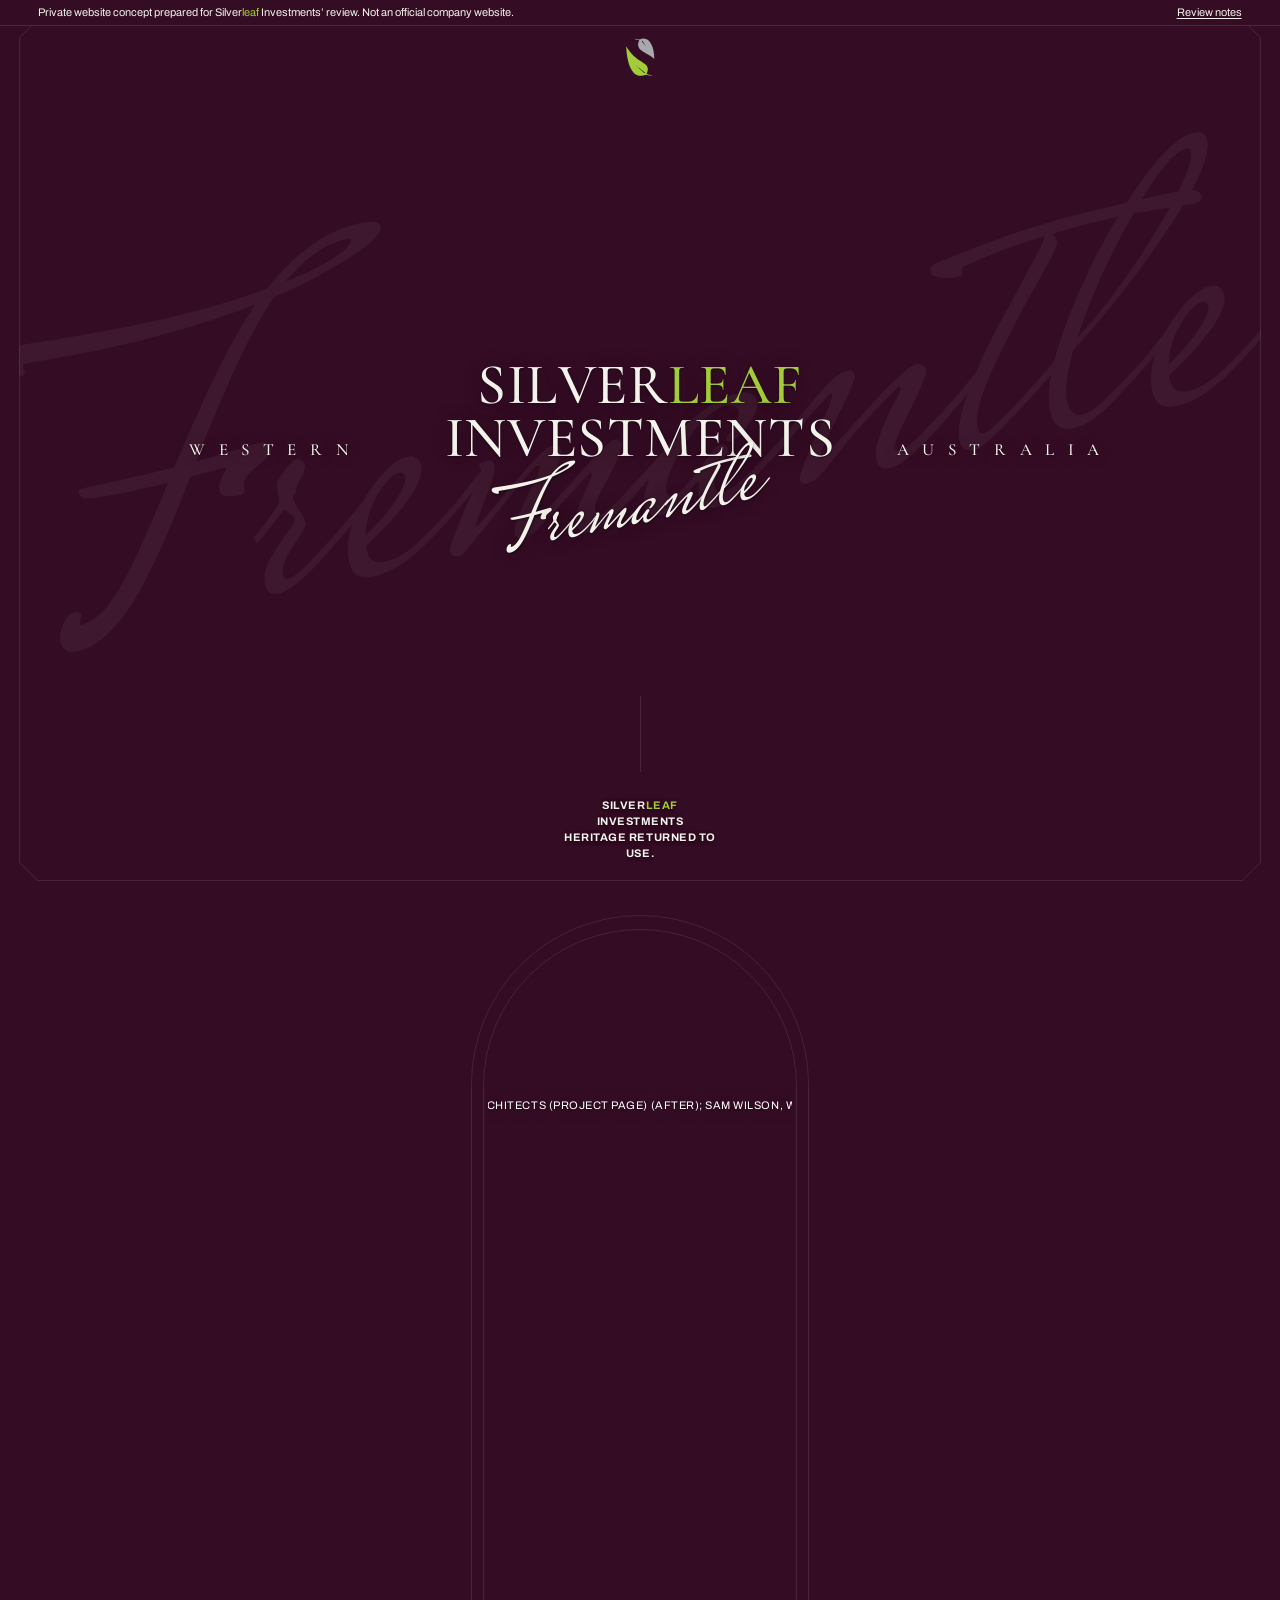
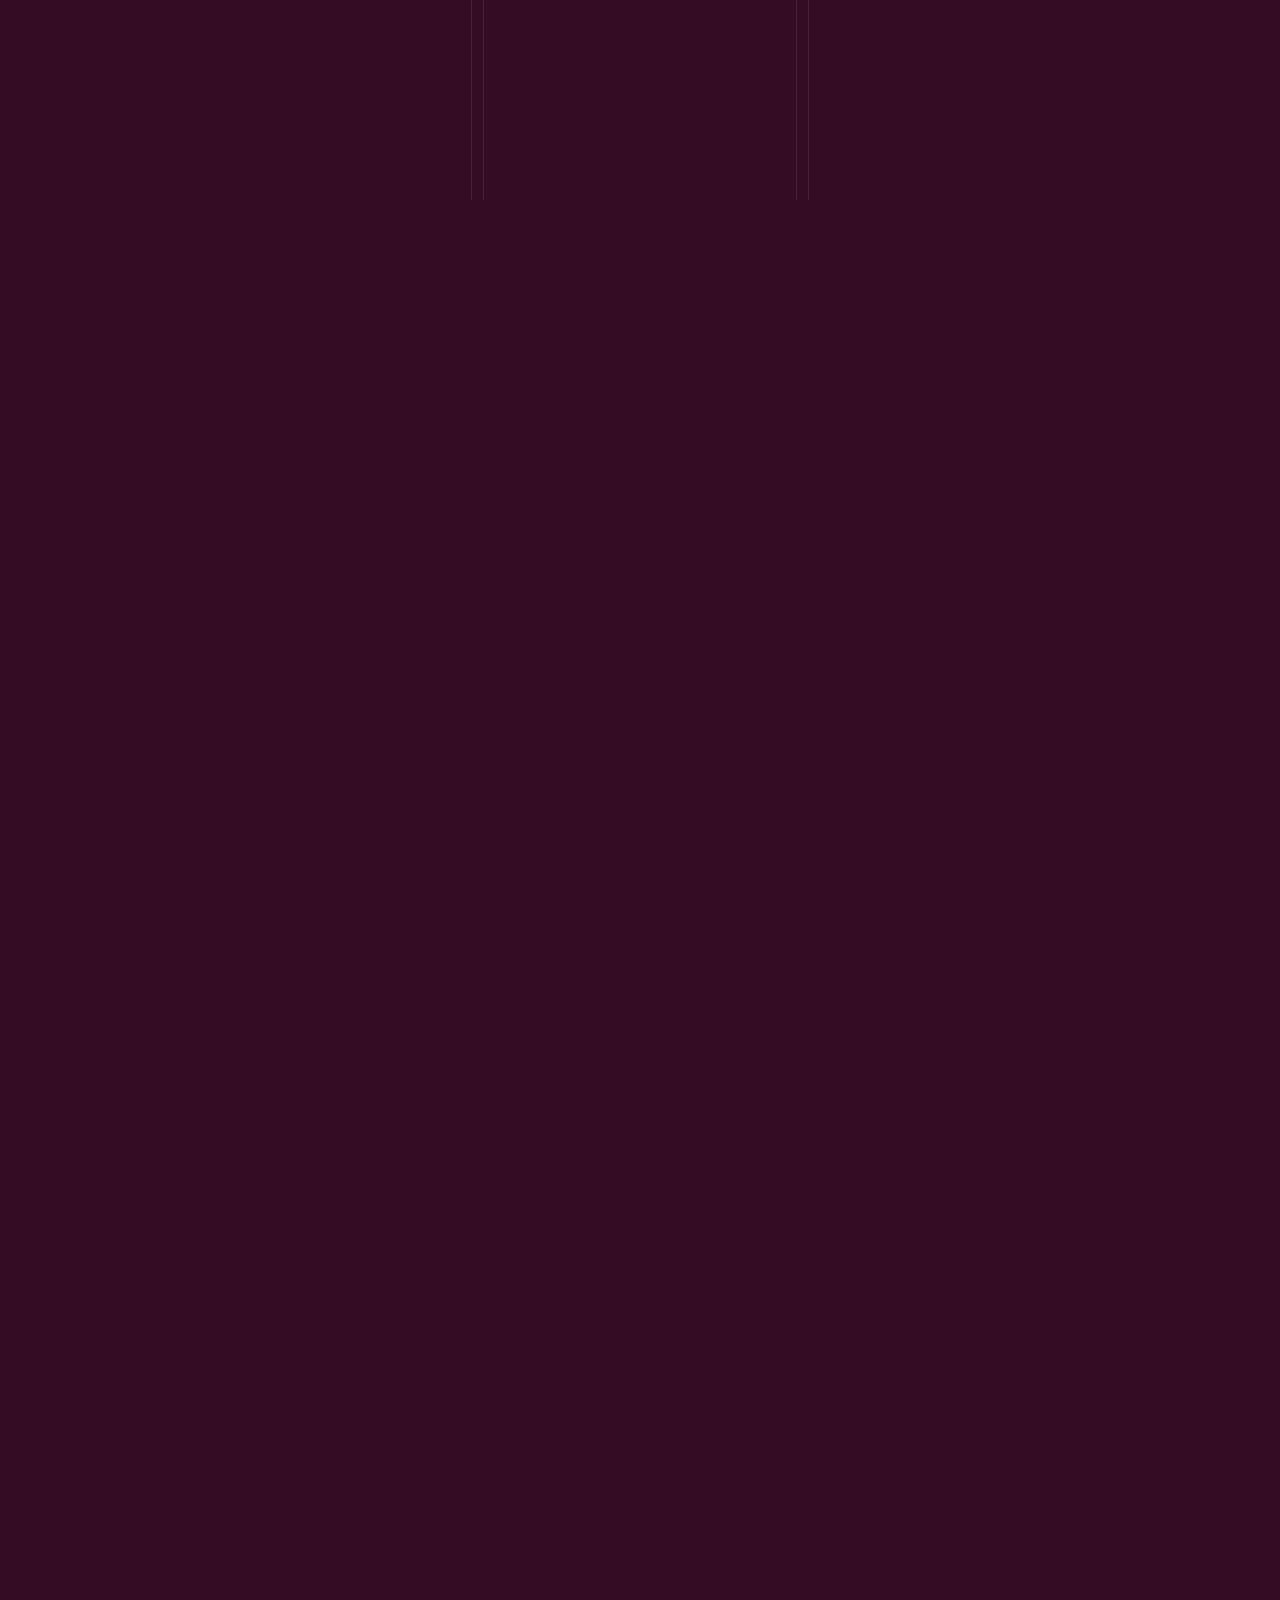
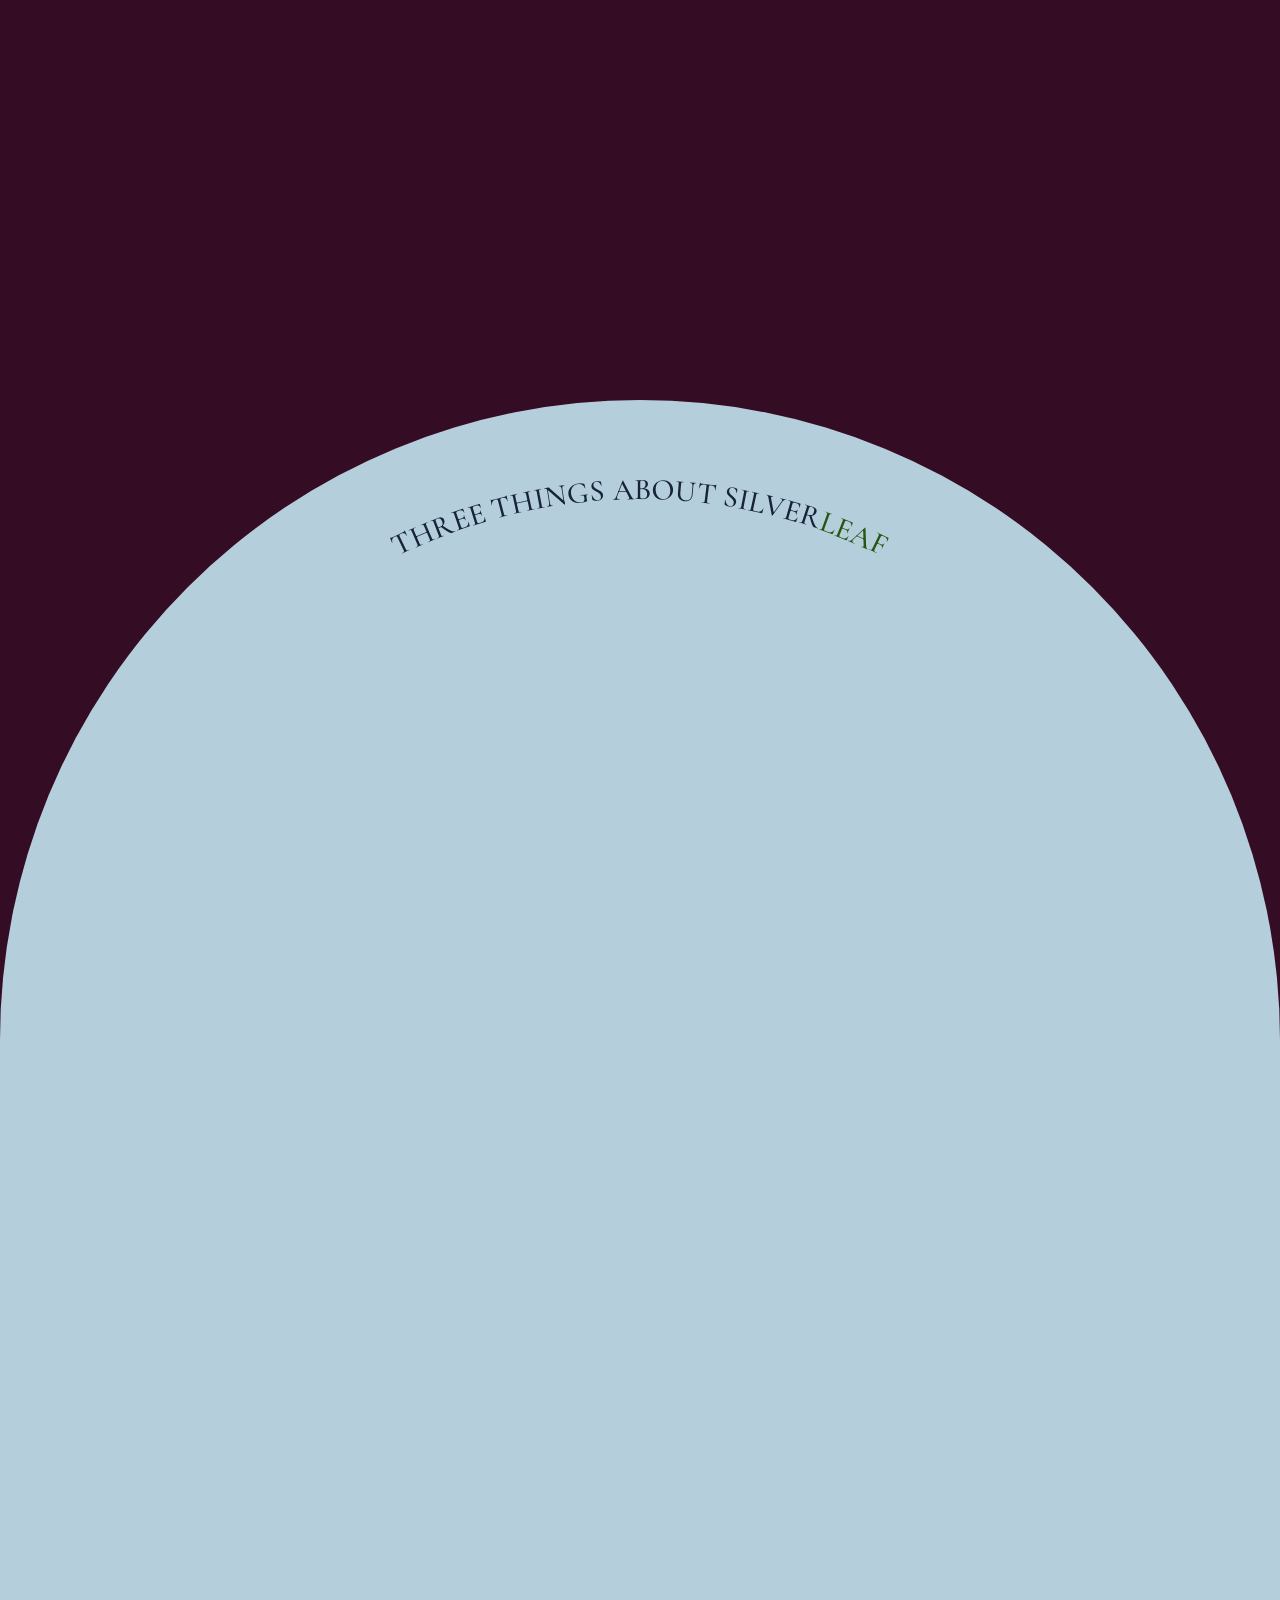
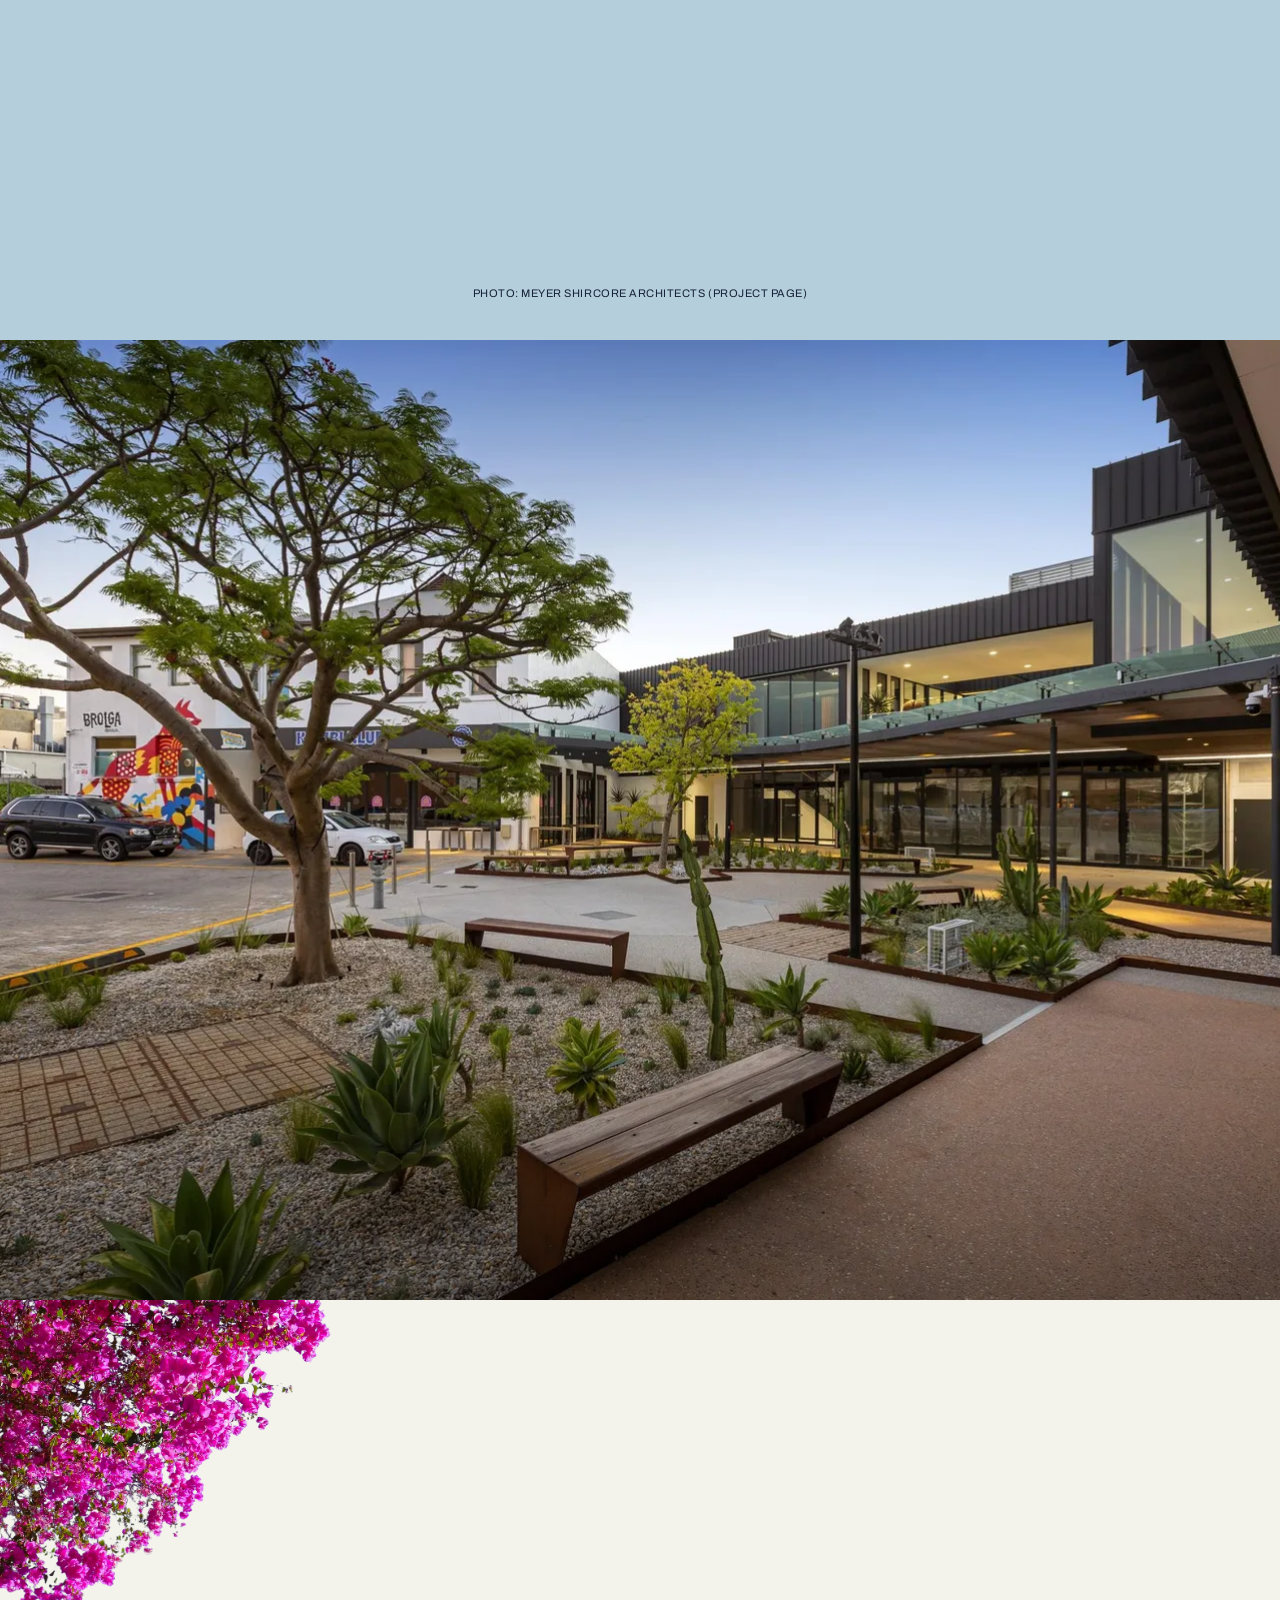
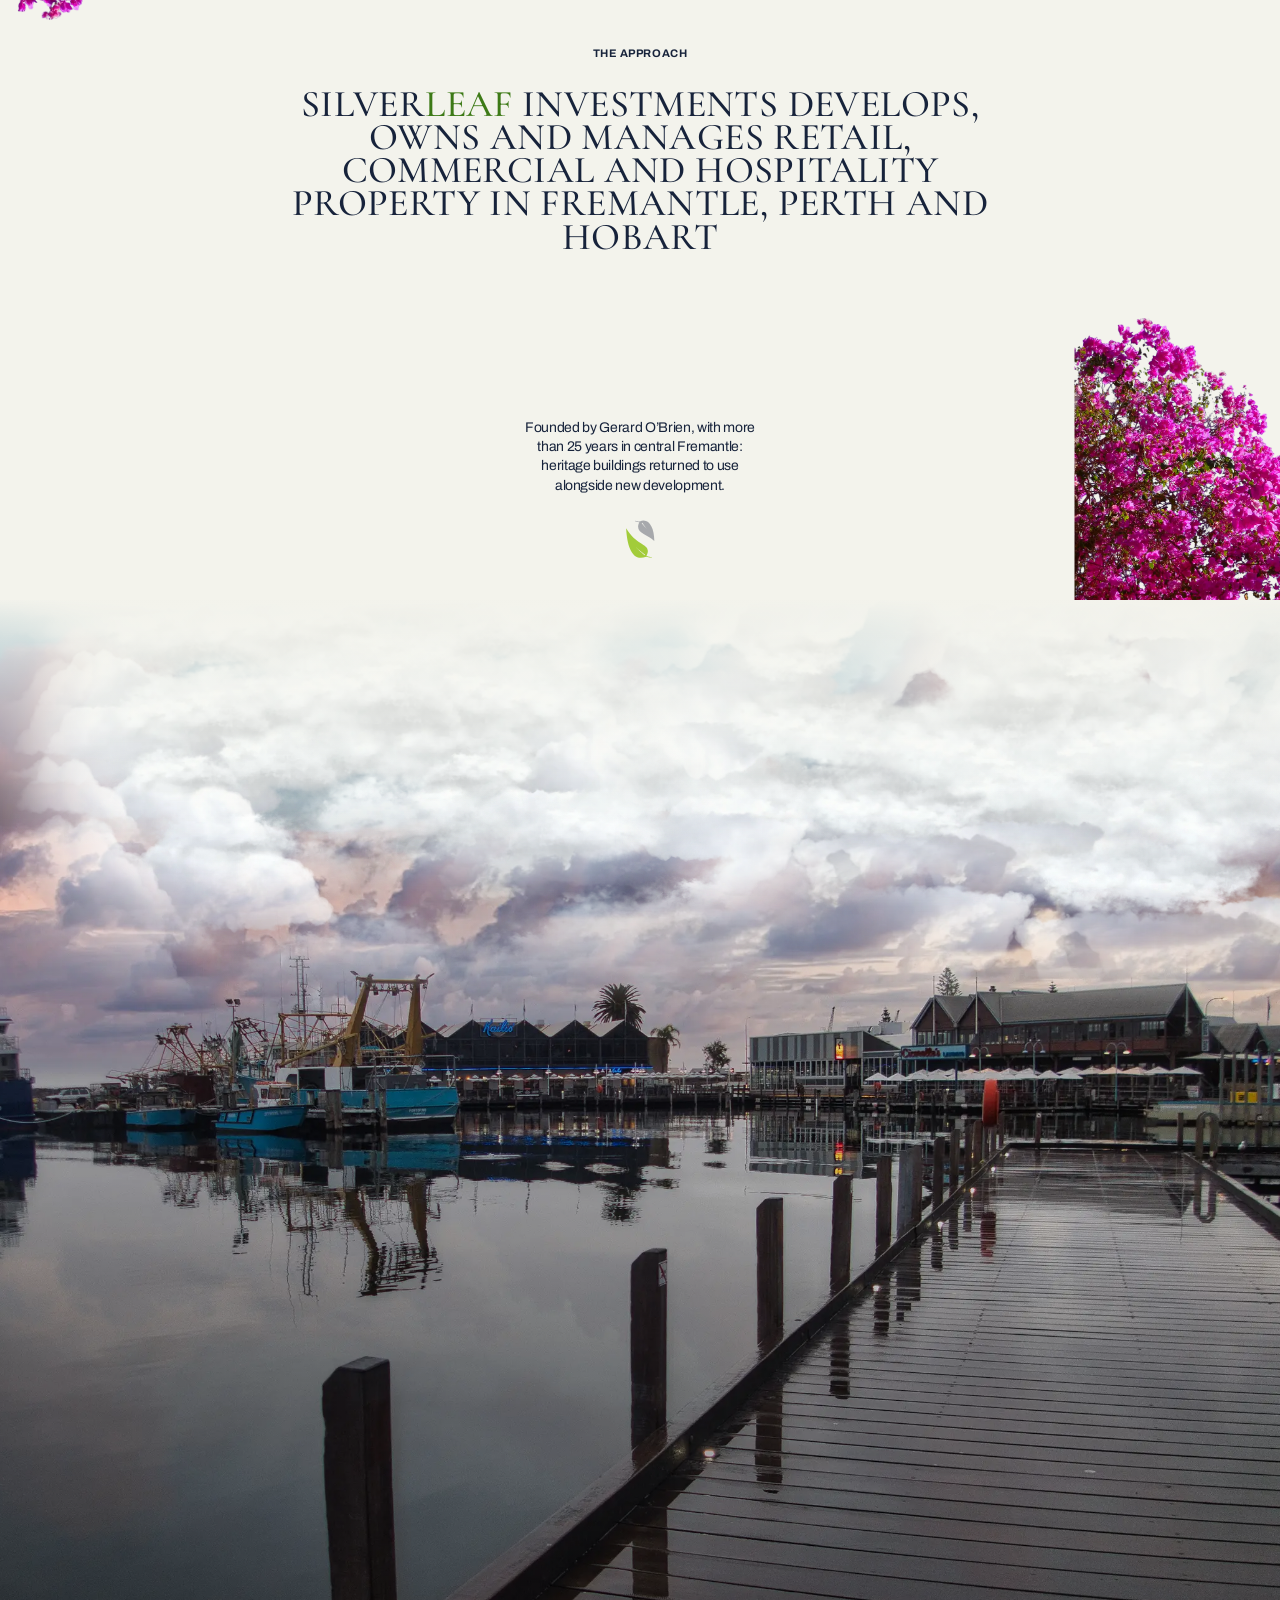
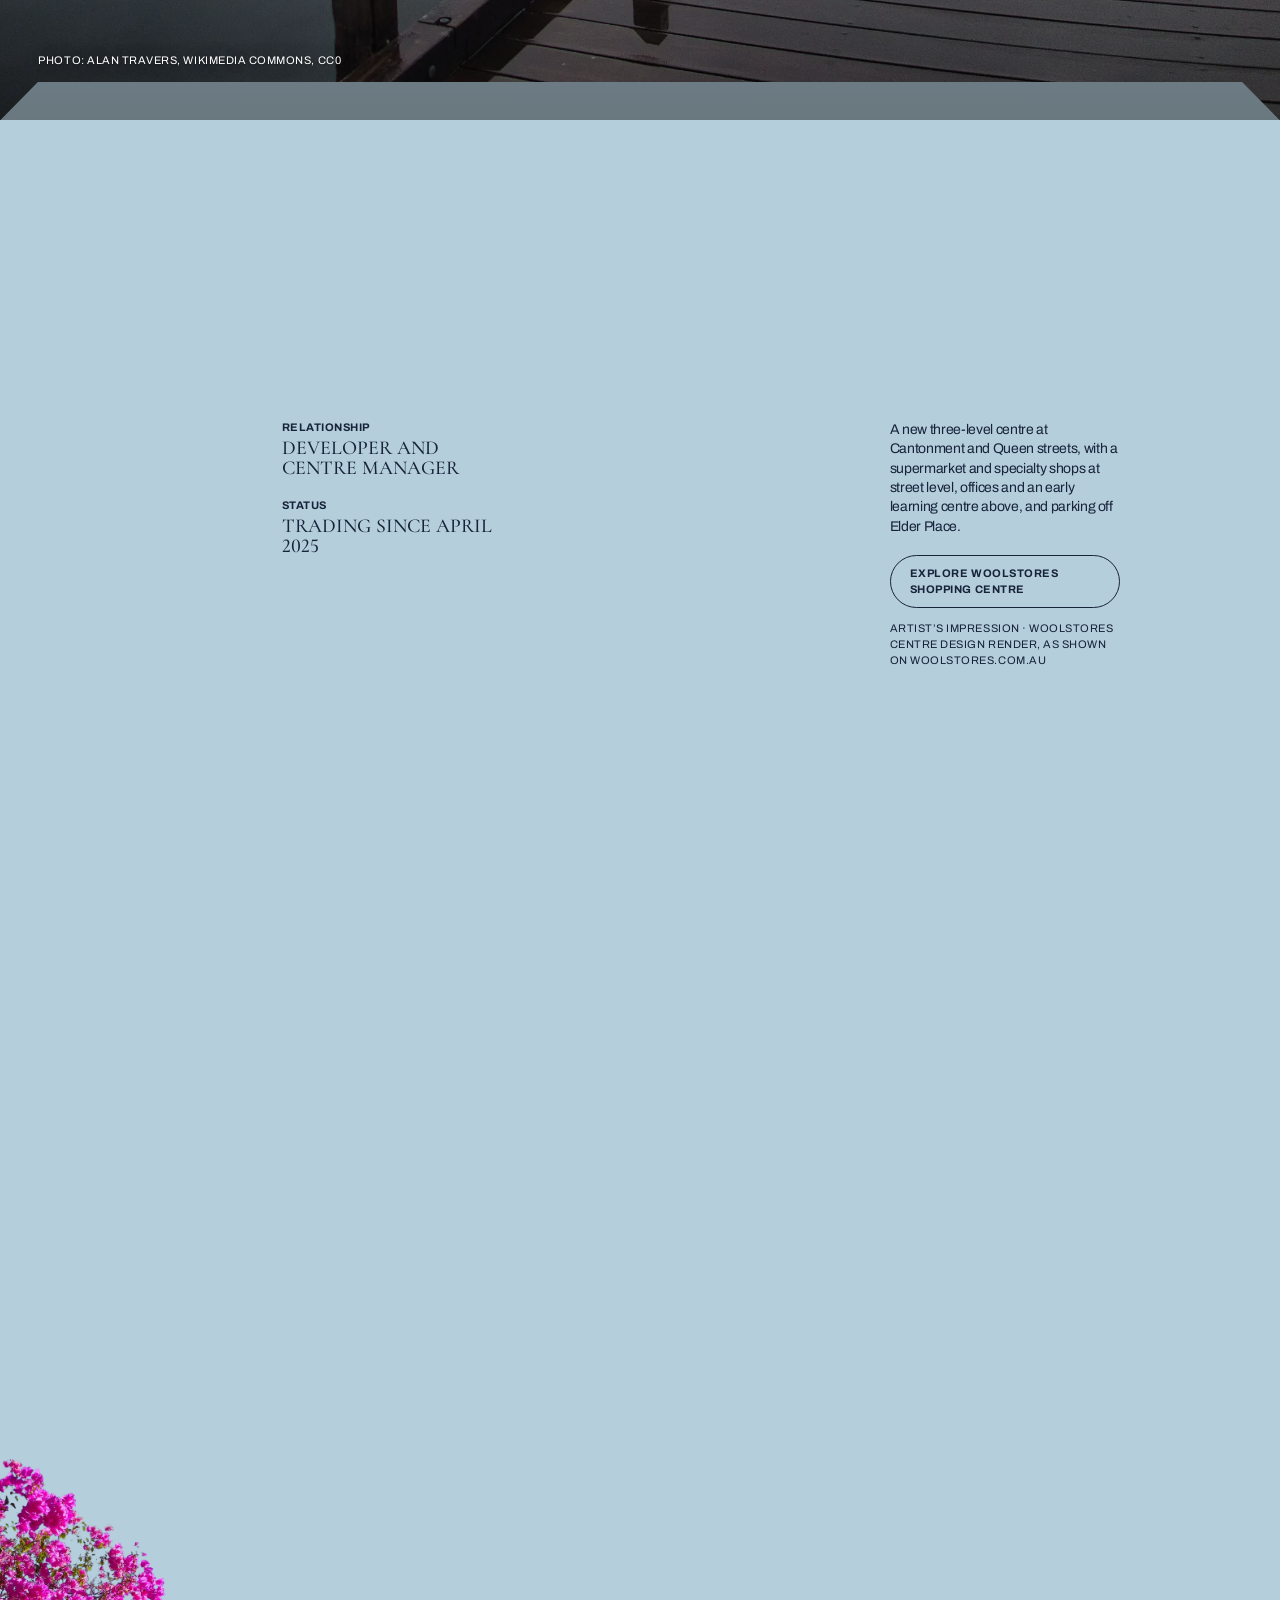
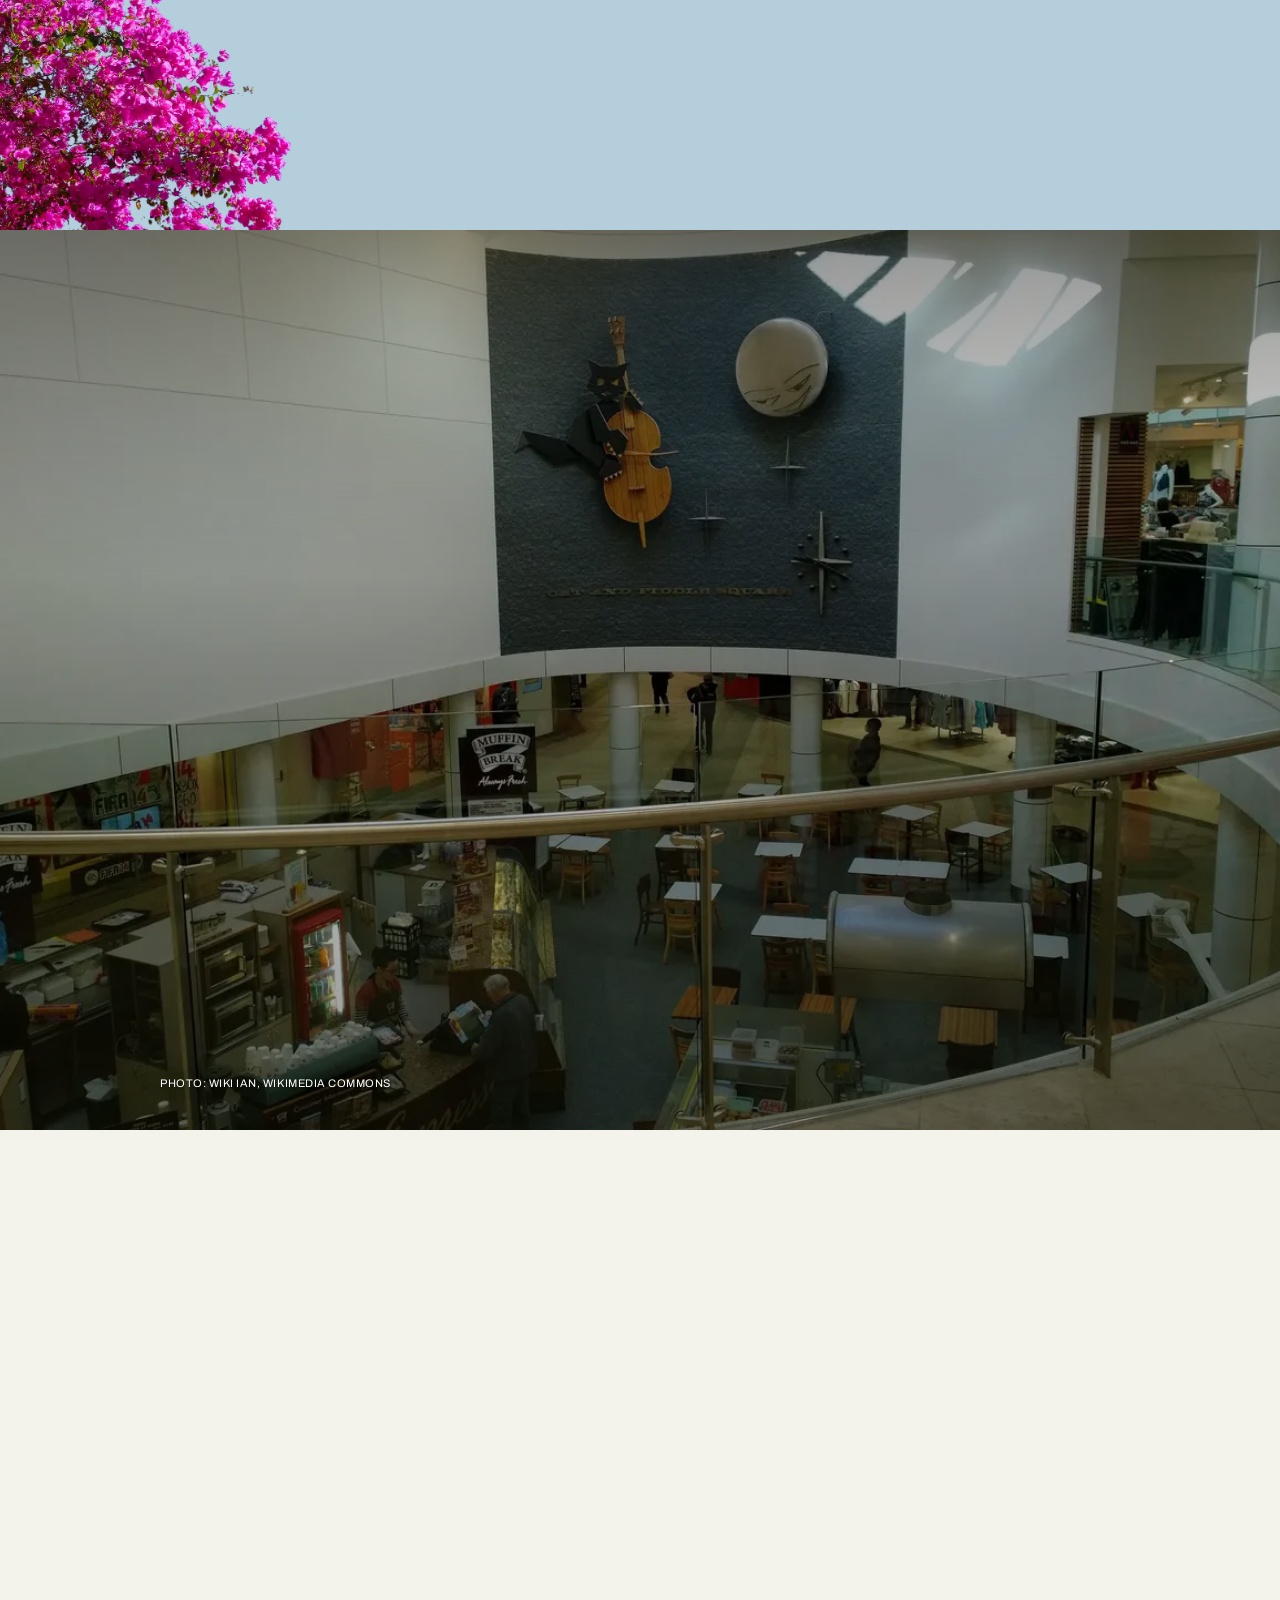
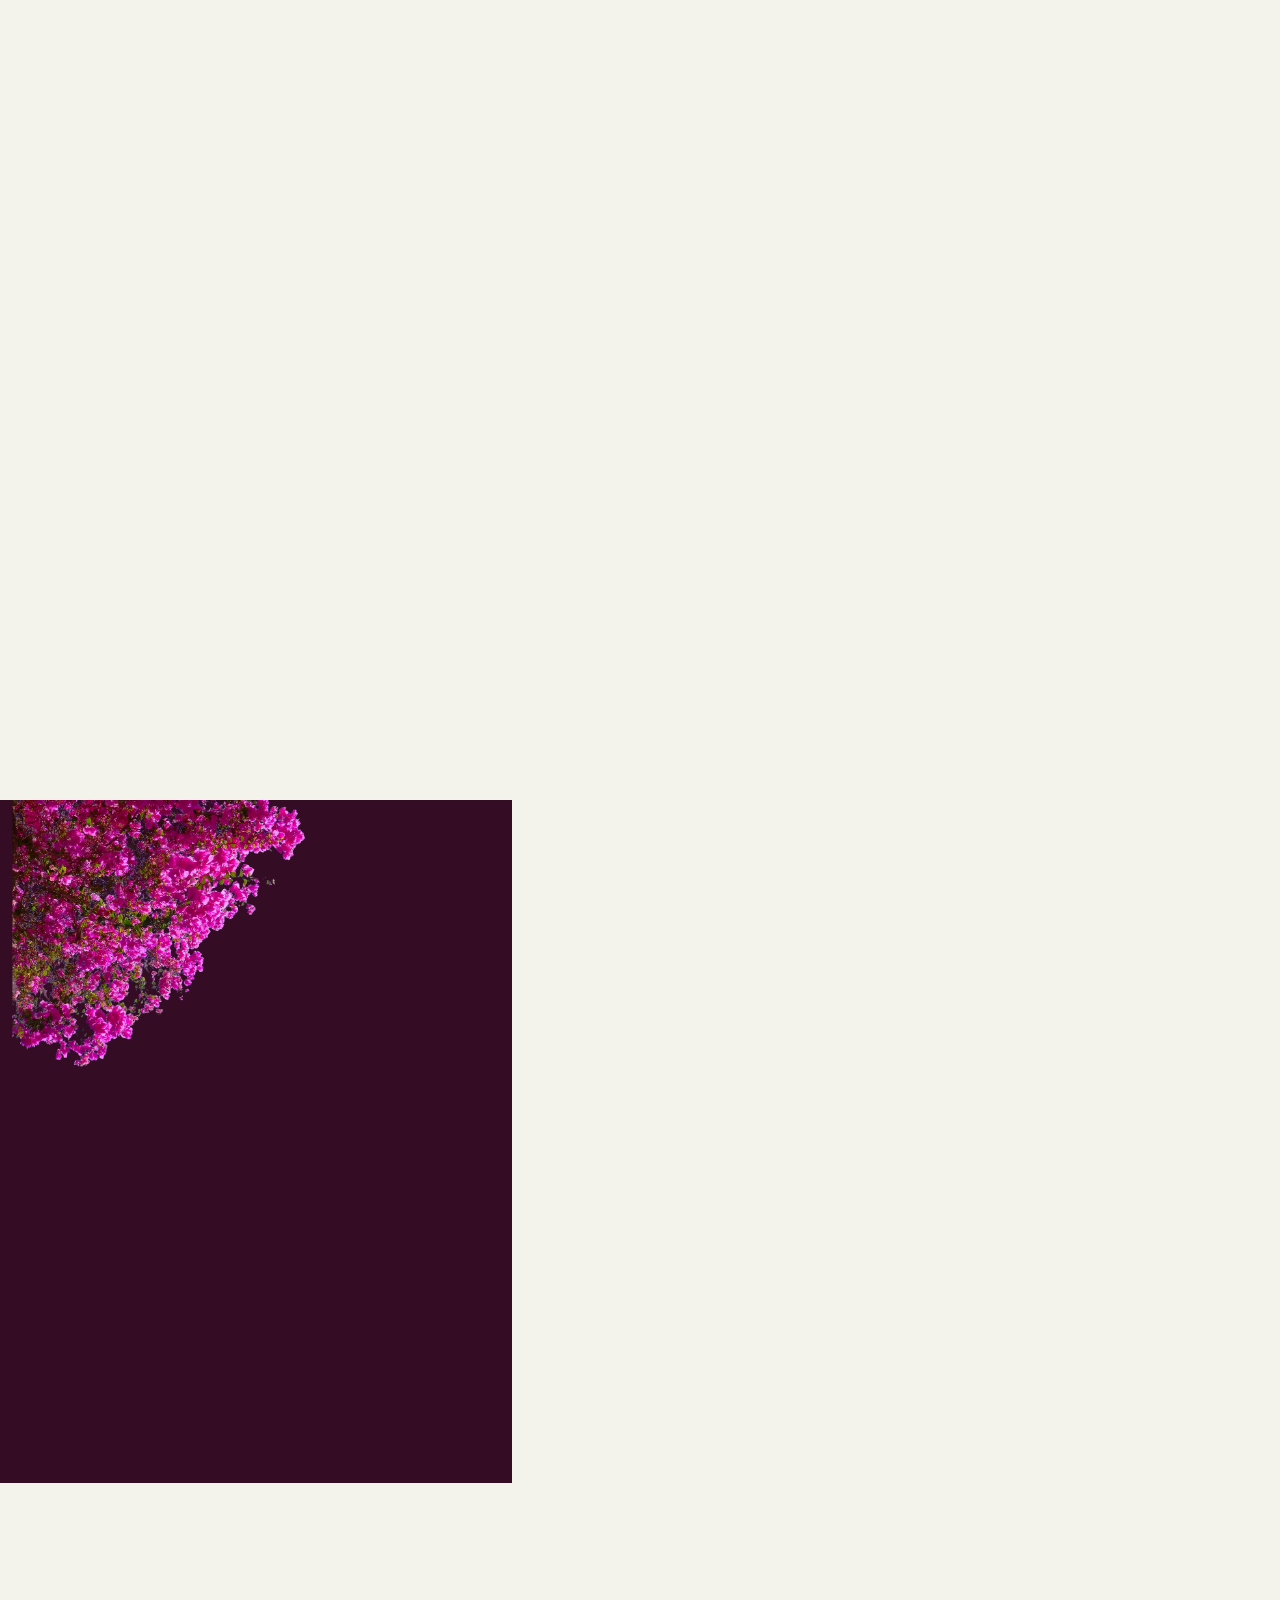
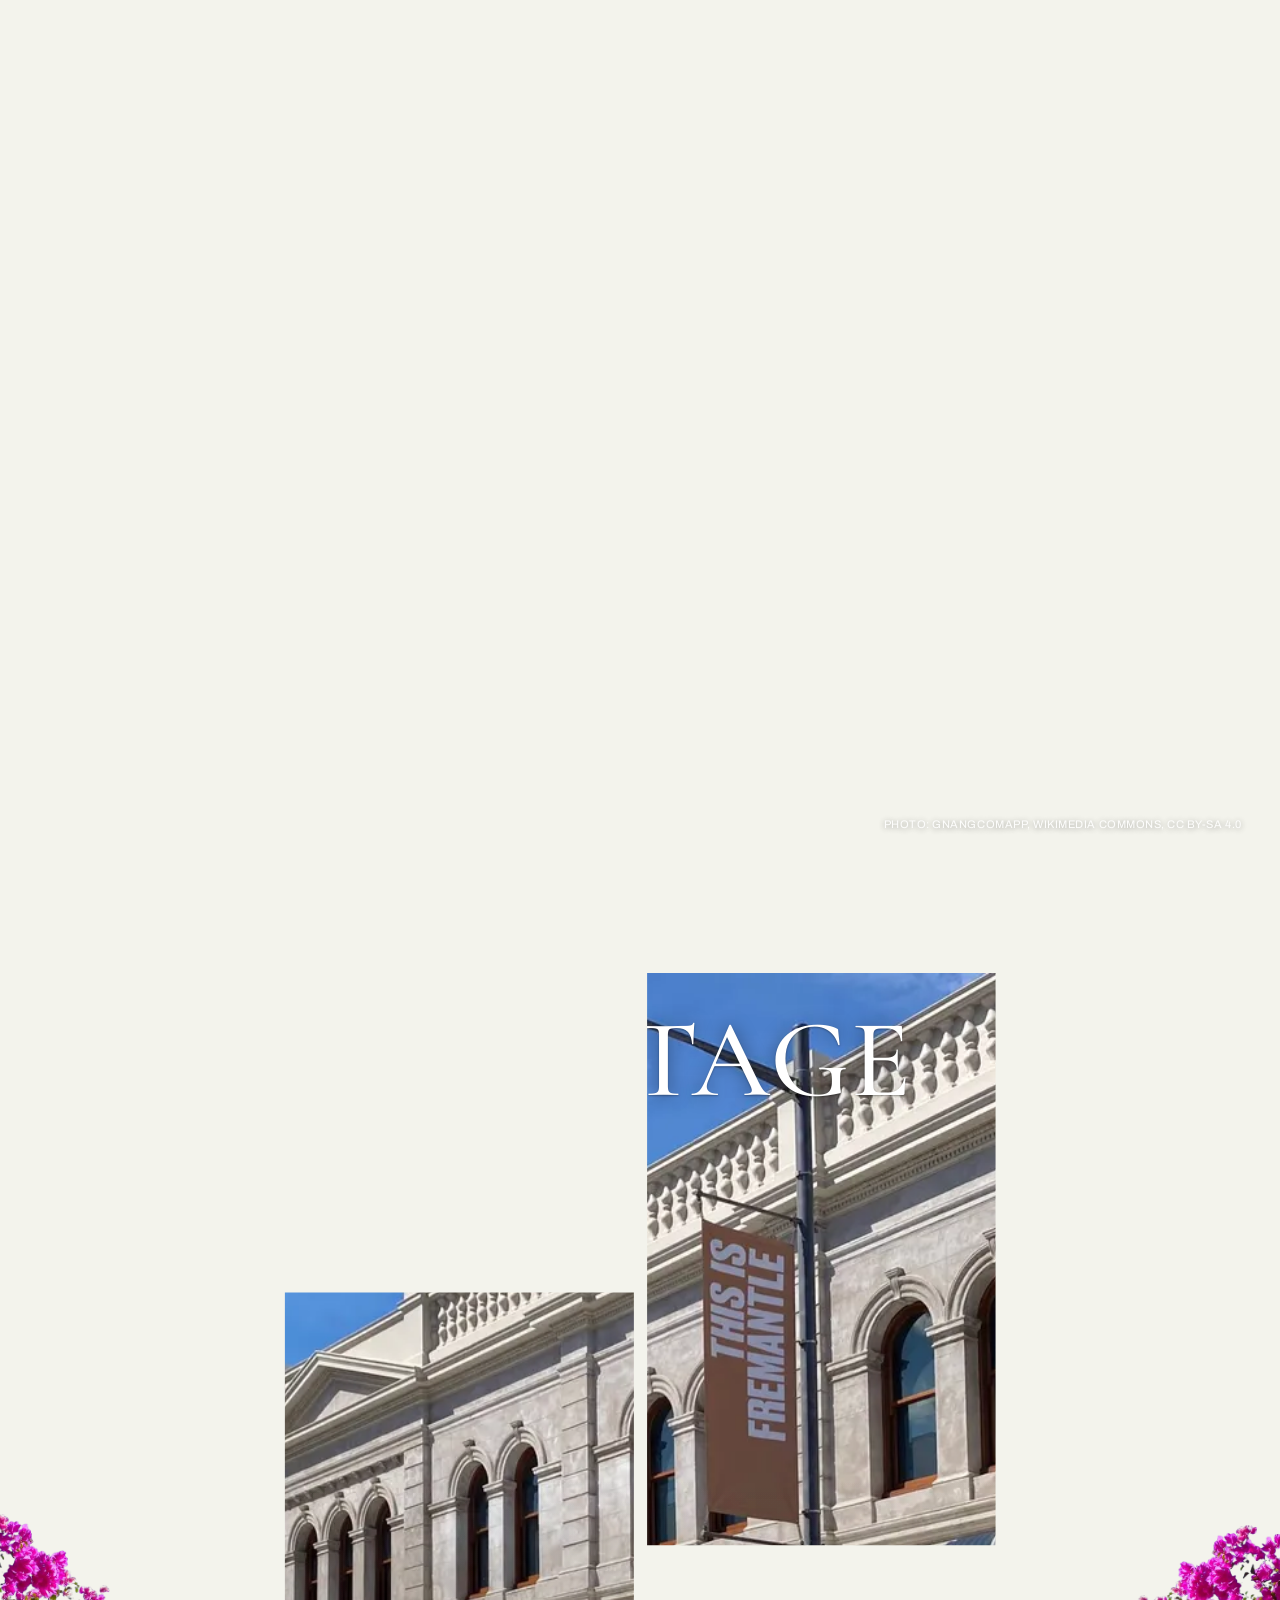
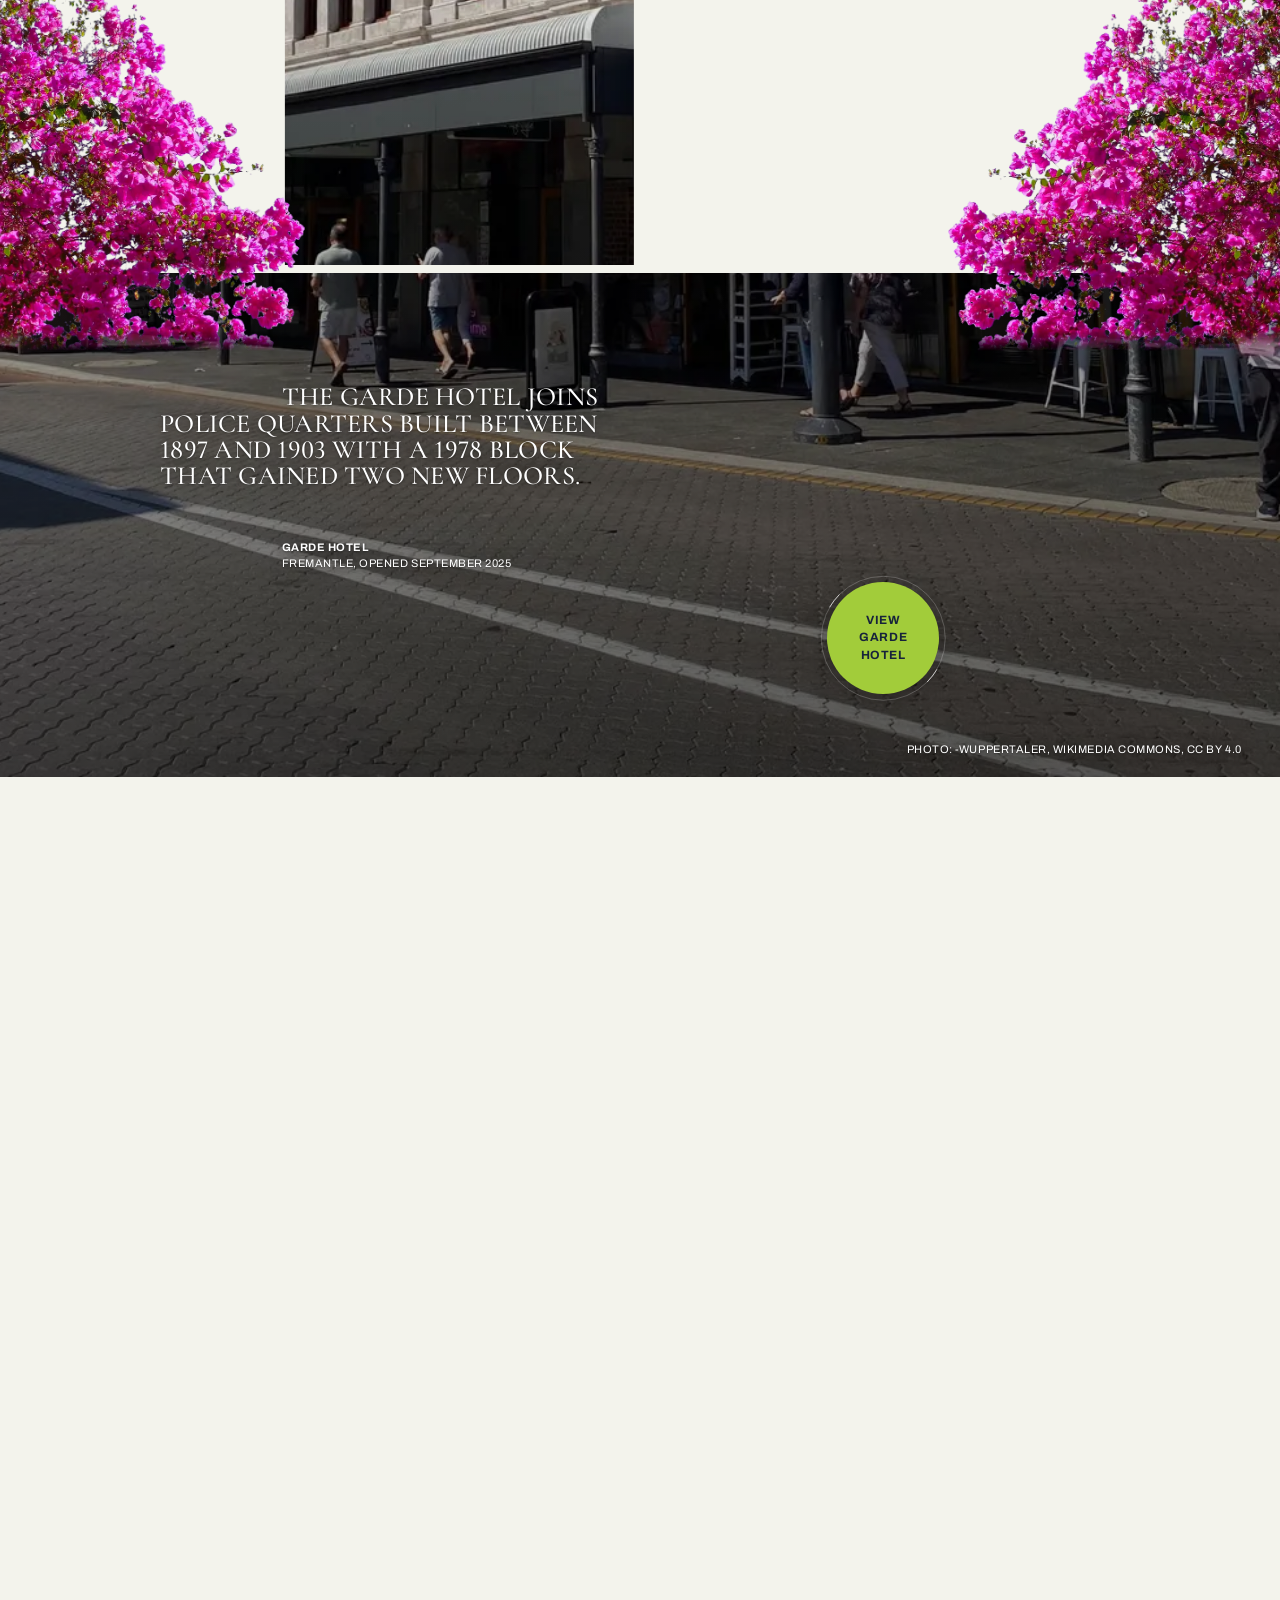
==== commit f7e3294b: "Logo leaves redrawn with their stems and veins Co-Authored-By: Claude Opus 5.5 <noreply@anthropic.co" ====
--- a/index.html
+++ b/index.html
@@ -14,7 +14,7 @@
     </script><link rel="stylesheet" href="assets/EraLayout.Bk7Isl2H.css"><link rel="stylesheet" href="assets/index.CLZgPZY2.css"><style>.decor i{display:block;position:absolute}.decor .dt,.decor .db{left:var(--dc);right:var(--dc);background:currentColor;height:1px}.decor .dt{top:0}.decor .db{bottom:0}.decor .dl,.decor .dr{top:var(--dc);bottom:var(--dc);background:currentColor;width:1px}.decor .dl{left:0}.decor .dr{right:0}.decor .dc{width:var(--dc);height:var(--dc)}.decor .tl{background:linear-gradient(to bottom right,#0000 calc(50% - .6px),currentColor calc(50% - .6px) calc(50% + .6px),#0000 calc(50% + .6px));top:0;left:0}.decor .br{background:linear-gradient(to bottom right,#0000 calc(50% - .6px),currentColor calc(50% - .6px) calc(50% + .6px),#0000 calc(50% + .6px));bottom:0;right:0}.decor .tr{background:linear-gradient(to bottom left,#0000 calc(50% - .6px),currentColor calc(50% - .6px) calc(50% + .6px),#0000 calc(50% + .6px));top:0;right:0}.decor .bl{background:linear-gradient(to bottom left,#0000 calc(50% - .6px),currentColor calc(50% - .6px) calc(50% + .6px),#0000 calc(50% + .6px));bottom:0;left:0}
 .amen-area{height:calc(var(--vh) * 2.5 + 50rem);position:relative}.amen-screen{position:sticky;top:0}.amen-s{height:var(--vh);position:relative}.amen-cms{height:100%;position:relative}.amen-item{height:100%;display:none;position:absolute;inset:0}.amen-item:first-child{display:block;position:relative}.amen-slide{z-index:0;flex-direction:column;justify-content:flex-end;height:100%;display:flex;position:relative}.amen-slide__b{z-index:1;position:relative}.amen-slide__label{grid-area:1/2/2/6}.amen-slide__desc{grid-area:2/2/3/6}.amen-item--text .amen-slide__img:after{content:"";z-index:1;pointer-events:none;background:linear-gradient(to top right,#0009,#0000 65%);position:absolute;inset:0}.amen-para+.amen-para{margin-top:var(--s12)}.amen-para{max-width:52ch}.amen-credit{margin-top:var(--s16)}.amen-slide__img{z-index:0;top:0;bottom:0;left:calc(var(--off) * -1);right:calc(var(--off) * -1);position:absolute}.amen-tabs-w{z-index:1;left:0;right:0;top:var(--s160);position:absolute}.amen-tabs{grid-area:1/7/2/10;position:relative}.amen-tabs__list{flex-direction:column;align-items:flex-start;display:flex}.amen-tab{text-align:left;opacity:.4;transition:opacity var(--dur-s) var(--e-out)}.amen-tab:hover,.amen-tab.is-active{opacity:1}.amen-tabs__line{top:0;bottom:0;left:calc(var(--s16) * -1);background:var(--line);width:1.25px;position:absolute}.amen-tabs__hilight{width:100%;height:calc(40 * var(--u));background:var(--fg);border-radius:2px}.amen-btn-w{z-index:2;left:0;right:0;bottom:var(--s48);pointer-events:none;position:absolute}.amen-btn{pointer-events:auto;grid-area:1/8/2/10}.amen-themes{inset:0 0 var(--vh) 0}.amen-themes__light{height:35rem}@media (width<=991px){.amen-slide__label{grid-area:1/2/2/5}.amen-slide__desc{grid-area:2/1/3/5}.amen-tabs-w{top:var(--s272)}.amen-tabs{grid-area:1/2/2/5}}
 .logo-lockup{width:100%;height:auto;display:block;overflow:visible}.cta-w{position:relative}.cta-s{z-index:1;aspect-ratio:144/168;pointer-events:none;position:relative}.cta-desc{pointer-events:auto;grid-area:1/4/2/8}.cta-sec .lf{text-shadow:0 0 10px #0000008c}.cta-sec .grad.top{background-image:linear-gradient(#0000009e,#00000040 60%,#0000)}.cta-title{pointer-events:auto;grid-area:1/3/2/9}.cta-btn{flex-direction:column;align-items:center;display:flex}.img-p{object-fit:cover;flex:none;width:100%;height:140%}.cta-credit{z-index:2;left:var(--off);bottom:calc(var(--off) + var(--cell-v) * 2 + var(--gap) + var(--s16));position:absolute}.ftr-w{margin-top:calc((var(--off) + var(--cell-v) * 2 + var(--gap)) * -1);position:relative}.ftr-top{z-index:1200;left:0;top:calc(100% - var(--off));height:var(--cell-h);transform-origin:0 0;align-items:center;gap:var(--s24);color:var(--fg);position:absolute;transform:rotate(-90deg)}.ftr-top .sdown__arrow{transform:none}.ftr-s{z-index:1;height:var(--vh);flex-direction:column;justify-content:space-between;display:flex;position:relative}.ftr-s__t{flex:1}.ftr-s__b{flex-direction:column;flex:1;justify-content:flex-end;display:flex}.ftr-contact{flex-direction:column;grid-area:1/3/2/9;align-items:center;display:flex}.ftr-logo{width:calc(150 * var(--u));color:var(--fg)}.ftr-phone{color:var(--fg);white-space:nowrap}.ftr-address{padding:0 var(--s48);text-align:center;flex-direction:column;grid-area:2/5/3/7;align-items:center;display:flex}.ftr-info{flex-direction:column;grid-area:1/3/2/6;justify-content:flex-end;display:flex}.ftr-credits{flex-direction:column;grid-area:1/6/2/9;justify-content:flex-end;align-items:flex-end;display:flex}.ftr-bg{z-index:-1;bottom:100%;left:calc(var(--off) * -1);right:calc(var(--off) * -1);height:calc(var(--vh) * 2);background:var(--bg);position:absolute}@media (width<=991px){.cta-s{aspect-ratio:2/6}.cta-desc,.cta-title,.ftr-contact{grid-area:1/1/2/5}.ftr-address{margin:0 calc(var(--gap) * -1);grid-area:2/2/3/4;padding:0}.ftr-info{grid-area:1/1/2/3}.ftr-credits{grid-area:1/3/2/5}}
-</style></head><body class="on-light"><a class="skip" href="#main">Skip to content</a><aside class="notice" aria-label="Concept notice"><span>Private website concept prepared for Silver<span class="lf">leaf</span> Investments’ review. Not an official company website.</span><a href="review-notes/index.html">Review notes</a></aside><header class="hdr"><a class="hdr-logo on-color" data-theme href="./" aria-label="Silverleaf Investments, home"><span class="symbol hdr-logo__sym"><svg class="logo-mark leaf-mark" viewBox="31.45 -0.45 41 41" aria-hidden="true"><path fill="var(--logo-grey, #A7A9AC)" d="M50.250 2.333 C50.132 2.424 50.062 2.562 50.000 2.833 C49.938 3.104 49.972 3.479 49.875 3.958 C49.778 4.438 49.514 5.139 49.417 5.708 C49.319 6.278 49.271 6.826 49.292 7.375 C49.312 7.924 49.451 8.562 49.542 9.000 C49.632 9.438 49.722 9.708 49.833 10.000 C49.944 10.292 50.062 10.514 50.208 10.750 C50.354 10.986 50.438 11.111 50.708 11.417 C50.979 11.722 51.326 12.139 51.833 12.583 C52.340 13.028 52.854 13.486 53.750 14.083 C54.646 14.681 56.319 15.674 57.208 16.167 C58.097 16.660 58.451 16.701 59.083 17.042 C59.715 17.382 60.347 17.792 61.000 18.208 C61.653 18.625 62.451 19.132 63.000 19.542 C63.549 19.951 63.938 20.382 64.292 20.667 C64.646 20.951 64.944 21.139 65.125 21.250 C65.306 21.361 65.243 21.333 65.375 21.333 C65.507 21.333 65.792 21.299 65.917 21.250 C66.042 21.201 66.056 21.181 66.125 21.042 C66.194 20.903 66.306 20.854 66.333 20.417 C66.361 19.979 66.340 19.007 66.292 18.417 C66.243 17.826 66.153 17.396 66.042 16.875 C65.931 16.354 65.743 15.882 65.625 15.292 C65.507 14.701 65.486 14.111 65.333 13.333 C65.181 12.556 65.090 11.715 64.708 10.625 C64.326 9.535 63.590 7.854 63.042 6.792 C62.493 5.729 61.924 4.924 61.417 4.250 C60.910 3.576 60.472 3.174 60.000 2.750 C59.528 2.326 59.361 2.090 58.583 1.708 C57.806 1.326 55.972 0.667 55.333 0.458 C54.694 0.250 54.951 0.382 54.750 0.458 C54.549 0.535 54.264 0.764 54.125 0.917 C53.986 1.069 53.951 1.201 53.917 1.375 C53.882 1.549 53.889 1.792 53.917 1.958 C53.944 2.125 53.819 2.062 54.083 2.375 C54.347 2.688 55.153 3.451 55.500 3.833 C55.847 4.215 55.771 4.056 56.167 4.667 C56.562 5.278 57.562 6.882 57.875 7.500 C58.188 8.118 58.042 8.174 58.042 8.375 C58.042 8.576 57.972 8.639 57.875 8.708 C57.778 8.778 57.611 8.819 57.458 8.792 C57.306 8.764 57.181 8.757 56.958 8.542 C56.736 8.326 56.701 8.139 56.125 7.500 C55.549 6.861 54.146 5.424 53.500 4.708 C52.854 3.993 52.674 3.597 52.250 3.208 C51.826 2.819 51.215 2.528 50.958 2.375 C50.701 2.222 50.826 2.299 50.708 2.292 C50.590 2.285 50.368 2.243 50.250 2.333Z"></path><path fill="var(--leaf, #A2CC3A)" d="M39.125 9.042 C39.007 9.167 38.806 9.333 38.625 9.750 C38.444 10.167 38.222 10.681 38.042 11.542 C37.861 12.403 37.625 14.049 37.542 14.917 C37.458 15.785 37.431 15.750 37.542 16.750 C37.653 17.750 37.944 19.458 38.208 20.917 C38.472 22.375 38.764 24.118 39.125 25.500 C39.486 26.882 39.819 27.882 40.375 29.208 C40.931 30.535 41.917 32.472 42.458 33.458 C43.000 34.444 43.125 34.521 43.625 35.125 C44.125 35.729 44.840 36.542 45.458 37.083 C46.076 37.625 46.694 38.014 47.333 38.375 C47.972 38.736 48.674 39.028 49.292 39.250 C49.910 39.472 50.486 39.625 51.042 39.708 C51.597 39.792 52.049 39.806 52.625 39.750 C53.201 39.694 53.944 39.528 54.500 39.375 C55.056 39.222 55.646 38.993 55.958 38.833 C56.271 38.674 56.319 38.556 56.375 38.417 C56.431 38.278 56.403 38.146 56.292 38.000 C56.181 37.854 56.264 37.868 55.708 37.542 C55.153 37.215 53.736 36.549 52.958 36.042 C52.181 35.535 51.771 35.201 51.042 34.500 C50.312 33.799 49.069 32.444 48.583 31.833 C48.097 31.222 48.201 31.076 48.125 30.833 C48.049 30.590 48.104 30.472 48.125 30.375 C48.146 30.278 48.174 30.271 48.250 30.250 C48.326 30.229 48.417 30.201 48.583 30.250 C48.750 30.299 48.431 29.917 49.250 30.542 C50.069 31.167 52.396 33.167 53.500 34.000 C54.604 34.833 55.285 35.208 55.875 35.542 C56.465 35.875 56.701 35.917 57.042 36.000 C57.382 36.083 57.660 36.076 57.917 36.042 C58.174 36.007 58.417 35.882 58.583 35.792 C58.750 35.701 58.812 35.632 58.917 35.500 C59.021 35.368 59.125 35.229 59.208 35.000 C59.292 34.771 59.368 34.451 59.417 34.125 C59.465 33.799 59.500 33.438 59.500 33.042 C59.500 32.646 59.465 32.118 59.417 31.750 C59.368 31.382 59.306 31.125 59.208 30.833 C59.111 30.542 59.090 30.410 58.833 30.000 C58.576 29.590 58.167 28.938 57.667 28.375 C57.167 27.812 56.764 27.347 55.833 26.625 C54.903 25.903 53.375 24.833 52.083 24.042 C50.792 23.250 49.097 22.458 48.083 21.875 C47.069 21.292 46.618 20.979 46.000 20.542 C45.382 20.104 44.840 19.660 44.375 19.250 C43.910 18.840 43.688 18.632 43.208 18.083 C42.729 17.535 41.944 16.639 41.500 15.958 C41.056 15.278 40.778 14.569 40.542 14.000 C40.306 13.431 40.222 13.264 40.083 12.542 C39.944 11.819 39.799 10.222 39.708 9.667 C39.618 9.111 39.604 9.319 39.542 9.208 C39.479 9.097 39.403 9.028 39.333 9.000 C39.264 8.972 39.243 8.917 39.125 9.042Z"></path></svg></span><span class="hdr-logo__ring" data-logo-ring aria-hidden="true"><svg viewBox="0 0 120 120"><defs><path id="ring" d="M60,60 m-47,0 a47,47 0 1,1 94,0 a47,47 0 1,1 -94,0"></path></defs><text><textPath href="#ring" startOffset="0" textLength="292">SILVER<tspan class="ring-leaf">LEAF</tspan> · INVESTMENTS · FREMANTLE · </textPath></text></svg></span></a><nav class="hdr-nav on-color" data-theme aria-label="Main"><div class="hdr-nav__list desk-f"><a class="u-link hdr-nav__main h6" href="portfolio/index.html"><span class="u-link__t">Our<br>Properties</span><span class="u-link__line" aria-hidden="true"></span></a><span class="u24" aria-hidden="true"></span><a class="nav-l2 l2" href="leasing/index.html"><span class="roll"><span class="roll__t">Leasing</span><span class="roll__t" aria-hidden="true">Leasing</span></span></a><span class="nav-gap" aria-hidden="true"></span><a class="nav-l2 l2" href="contact/index.html"><span class="roll"><span class="roll__t">Contact</span><span class="roll__t" aria-hidden="true">Contact</span></span></a></div><button class="hdr-menu-btn mob-f l2" type="button" aria-expanded="false" aria-controls="menu" data-menu-btn><span data-menu-label>Menu</span><span class="hdr-menu-btn__ico" aria-hidden="true"><i></i><i></i></span></button></nav></header><div class="sbar-w on-color desk-f" data-theme aria-hidden="true"><div class="sbar" data-sbar><div class="sbar__track"></div><div class="sbar__fill"></div><div class="sbar__thumb" data-sbar-thumb><span class="l1 ac" data-sbar-label>00</span></div></div></div><div class="sdown on-color desk-f" data-theme aria-hidden="true"><span class="sdown__arrow"><svg viewBox="0 0 48 12"><path d="M0 6h44M38 1l6 5-6 5" fill="none" stroke="currentColor" stroke-width="1"></path></svg></span><span class="l2">Scroll</span></div><div class="menu on-color" id="menu" data-menu hidden><nav class="menu__list" aria-label="Menu"><a class="h3" href="./">Home</a><a class="h3" href="portfolio/index.html">Our properties</a><a class="h3" href="about/index.html">About</a><a class="h3" href="leasing/index.html">Leasing</a><a class="h3" href="contact/index.html">Contact</a></nav><p class="l1 menu__foot">Level 2, 25 Cantonment Street, Fremantle WA 6160<br><a href="tel:+61893355492">08 9335 5492</a></p></div><div class="tips" data-tips aria-hidden="true"></div><main id="main" tabindex="-1"><div class="pre on-dark" data-preloader style="--arch-mask:url(&quot;data:image/svg+xml,%3Csvg xmlns='http://www.w3.org/2000/svg' viewBox='0 0 560 2592' preserveAspectRatio='none'%3E%3Cpath d='M0 0H280A280 280 0 0 0 0 280Z M560 0H280A280 280 0 0 1 560 280Z' fill='white'/%3E%3C/svg%3E&quot;)" aria-hidden="true"><div class="pre__ctn ctn"><div class="pre__t"><div class="u48"></div><div class="s-logo"><span class="symbol" data-part="ctn"><svg class="logo-mark leaf-mark" viewBox="31.45 -0.45 41 41" aria-hidden="true"><path fill="var(--logo-grey, #A7A9AC)" d="M50.250 2.333 C50.132 2.424 50.062 2.562 50.000 2.833 C49.938 3.104 49.972 3.479 49.875 3.958 C49.778 4.438 49.514 5.139 49.417 5.708 C49.319 6.278 49.271 6.826 49.292 7.375 C49.312 7.924 49.451 8.562 49.542 9.000 C49.632 9.438 49.722 9.708 49.833 10.000 C49.944 10.292 50.062 10.514 50.208 10.750 C50.354 10.986 50.438 11.111 50.708 11.417 C50.979 11.722 51.326 12.139 51.833 12.583 C52.340 13.028 52.854 13.486 53.750 14.083 C54.646 14.681 56.319 15.674 57.208 16.167 C58.097 16.660 58.451 16.701 59.083 17.042 C59.715 17.382 60.347 17.792 61.000 18.208 C61.653 18.625 62.451 19.132 63.000 19.542 C63.549 19.951 63.938 20.382 64.292 20.667 C64.646 20.951 64.944 21.139 65.125 21.250 C65.306 21.361 65.243 21.333 65.375 21.333 C65.507 21.333 65.792 21.299 65.917 21.250 C66.042 21.201 66.056 21.181 66.125 21.042 C66.194 20.903 66.306 20.854 66.333 20.417 C66.361 19.979 66.340 19.007 66.292 18.417 C66.243 17.826 66.153 17.396 66.042 16.875 C65.931 16.354 65.743 15.882 65.625 15.292 C65.507 14.701 65.486 14.111 65.333 13.333 C65.181 12.556 65.090 11.715 64.708 10.625 C64.326 9.535 63.590 7.854 63.042 6.792 C62.493 5.729 61.924 4.924 61.417 4.250 C60.910 3.576 60.472 3.174 60.000 2.750 C59.528 2.326 59.361 2.090 58.583 1.708 C57.806 1.326 55.972 0.667 55.333 0.458 C54.694 0.250 54.951 0.382 54.750 0.458 C54.549 0.535 54.264 0.764 54.125 0.917 C53.986 1.069 53.951 1.201 53.917 1.375 C53.882 1.549 53.889 1.792 53.917 1.958 C53.944 2.125 53.819 2.062 54.083 2.375 C54.347 2.688 55.153 3.451 55.500 3.833 C55.847 4.215 55.771 4.056 56.167 4.667 C56.562 5.278 57.562 6.882 57.875 7.500 C58.188 8.118 58.042 8.174 58.042 8.375 C58.042 8.576 57.972 8.639 57.875 8.708 C57.778 8.778 57.611 8.819 57.458 8.792 C57.306 8.764 57.181 8.757 56.958 8.542 C56.736 8.326 56.701 8.139 56.125 7.500 C55.549 6.861 54.146 5.424 53.500 4.708 C52.854 3.993 52.674 3.597 52.250 3.208 C51.826 2.819 51.215 2.528 50.958 2.375 C50.701 2.222 50.826 2.299 50.708 2.292 C50.590 2.285 50.368 2.243 50.250 2.333Z"></path><path fill="var(--leaf, #A2CC3A)" d="M39.125 9.042 C39.007 9.167 38.806 9.333 38.625 9.750 C38.444 10.167 38.222 10.681 38.042 11.542 C37.861 12.403 37.625 14.049 37.542 14.917 C37.458 15.785 37.431 15.750 37.542 16.750 C37.653 17.750 37.944 19.458 38.208 20.917 C38.472 22.375 38.764 24.118 39.125 25.500 C39.486 26.882 39.819 27.882 40.375 29.208 C40.931 30.535 41.917 32.472 42.458 33.458 C43.000 34.444 43.125 34.521 43.625 35.125 C44.125 35.729 44.840 36.542 45.458 37.083 C46.076 37.625 46.694 38.014 47.333 38.375 C47.972 38.736 48.674 39.028 49.292 39.250 C49.910 39.472 50.486 39.625 51.042 39.708 C51.597 39.792 52.049 39.806 52.625 39.750 C53.201 39.694 53.944 39.528 54.500 39.375 C55.056 39.222 55.646 38.993 55.958 38.833 C56.271 38.674 56.319 38.556 56.375 38.417 C56.431 38.278 56.403 38.146 56.292 38.000 C56.181 37.854 56.264 37.868 55.708 37.542 C55.153 37.215 53.736 36.549 52.958 36.042 C52.181 35.535 51.771 35.201 51.042 34.500 C50.312 33.799 49.069 32.444 48.583 31.833 C48.097 31.222 48.201 31.076 48.125 30.833 C48.049 30.590 48.104 30.472 48.125 30.375 C48.146 30.278 48.174 30.271 48.250 30.250 C48.326 30.229 48.417 30.201 48.583 30.250 C48.750 30.299 48.431 29.917 49.250 30.542 C50.069 31.167 52.396 33.167 53.500 34.000 C54.604 34.833 55.285 35.208 55.875 35.542 C56.465 35.875 56.701 35.917 57.042 36.000 C57.382 36.083 57.660 36.076 57.917 36.042 C58.174 36.007 58.417 35.882 58.583 35.792 C58.750 35.701 58.812 35.632 58.917 35.500 C59.021 35.368 59.125 35.229 59.208 35.000 C59.292 34.771 59.368 34.451 59.417 34.125 C59.465 33.799 59.500 33.438 59.500 33.042 C59.500 32.646 59.465 32.118 59.417 31.750 C59.368 31.382 59.306 31.125 59.208 30.833 C59.111 30.542 59.090 30.410 58.833 30.000 C58.576 29.590 58.167 28.938 57.667 28.375 C57.167 27.812 56.764 27.347 55.833 26.625 C54.903 25.903 53.375 24.833 52.083 24.042 C50.792 23.250 49.097 22.458 48.083 21.875 C47.069 21.292 46.618 20.979 46.000 20.542 C45.382 20.104 44.840 19.660 44.375 19.250 C43.910 18.840 43.688 18.632 43.208 18.083 C42.729 17.535 41.944 16.639 41.500 15.958 C41.056 15.278 40.778 14.569 40.542 14.000 C40.306 13.431 40.222 13.264 40.083 12.542 C39.944 11.819 39.799 10.222 39.708 9.667 C39.618 9.111 39.604 9.319 39.542 9.208 C39.479 9.097 39.403 9.028 39.333 9.000 C39.264 8.972 39.243 8.917 39.125 9.042Z"></path></svg></span></div></div><div class="pre__c grid"><div class="pre__side-l"><p class="c1 ac" data-part="h">Western</p></div><div class="pre__logo"><p class="h3 ac" data-part="h">Silver<span class="lf">leaf</span><br>Investments</p><div class="pre__logo-a"><p class="a2 ac" data-part="a">Fremantle</p></div></div><div class="pre__side-r"><p class="c1 ac" data-part="h">Australia</p></div></div><div class="pre__b"><div class="grid"><div class="s-title"><div class="pre__progress" data-part="line"><div class="pre__fill"><div class="pre__track"></div></div></div><div class="u32"></div><p class="l1 ac" data-part="p">Silver<span class="lf">leaf</span> Investments<br>Heritage returned to use.</p></div></div><div class="u48"></div></div></div><div class="pre__arches"><div class="pre__arch is-1"></div><div class="pre__arch is-2"></div></div><div class="pre__bg"><div class="pre__bg-a"><span class="pre__watermark">Fremantle</span></div><div class="pre__bg-decor"><span class="decor" style="--dc:var(--s24)" aria-hidden="true"><i class="dt"></i><i class="db"></i><i class="dl"></i><i class="dr"></i><i class="dc tl"></i><i class="dc tr"></i><i class="dc bl"></i><i class="dc br"></i></span></div></div></div><section class="section clip on-color hero-sec" aria-labelledby="hero-title"><div class="ctn"><div class="hero-area" data-hero><div class="hero-w" data-tabs-hero><div class="hero-s" data-hero-s><div class="u48"></div><div class="u272 mob"></div><div class="grid"><div class="hero-logo"><h1 id="hero-title" class="h1 ac" data-r="h">Silver<span class="lf">leaf</span><br>Investments</h1><div class="hero-logo__a"><p class="a2 ac" data-r="a">Fremantle</p></div></div></div><div class="u48"></div><div class="grid"><p class="hero-title h5"><span class="al" data-r="h">Heritage</span><span class="hero-tabs" data-r="ctn" role="tablist" aria-label="Manning Buildings photograph"><button class="hero-tab l2 is-active" type="button" role="tab" aria-selected="true" data-tab-trigger="after">After</button><span class="hero-tabs__div is-after" data-tabs-divider aria-hidden="true"></span><button class="hero-tab l2" type="button" role="tab" aria-selected="false" data-tab-trigger="before">Before</button></span><span class="ar" data-r="h">returned to use</span></p></div></div><div class="hero-bg" data-hero-bg><div class="hero-bg__master"><div class="hero-bg__img" data-hero-img><div class="pins desk"><button class="pin" type="button" style="left:57.5%;top:62.5%" data-pin data-tip-trigger="arcade" aria-label="A new arcade: A new arcade runs from High Street through to Paddy Troy Lane, with a courtyard behind."><span class="pin__dot"></span><span class="pin__bg"><span class="pin__pulse" data-pin-pulse></span><span class="pin__pulse" data-pin-pulse></span></span></button><button class="pin" type="button" style="left:26.9%;top:58.3%" data-pin data-tip-trigger="upstairs" aria-label="Offices upstairs: Upper floors of the 1902–06 buildings returned to use as offices, above shops at street level."><span class="pin__dot"></span><span class="pin__bg"><span class="pin__pulse" data-pin-pulse></span><span class="pin__pulse" data-pin-pulse></span></span></button><button class="pin" type="button" style="left:76.6%;top:73.2%" data-pin data-tip-trigger="facades" aria-label="Restored facades: Facades restored on High, Market and William streets and South Terrace; redevelopment reported complete in July 2020."><span class="pin__dot"></span><span class="pin__bg"><span class="pin__pulse" data-pin-pulse></span><span class="pin__pulse" data-pin-pulse></span></span></button></div><div class="hero-bg__tab" data-tab-content="after"><img class="img hero-img" data-tab-img src="assets/manning-rear-completed.WaDLQTPi_1CLs2x.webp" alt="The completed rear additions to the Manning Buildings: dark-clad upper offices above a glazed entry canopy and landscaped forecourt." width="2400" height="1600"></div><div class="hero-bg__tab is-hidden" data-tab-content="before"><img class="img hero-img" data-tab-img src="assets/manning-rear-2019.WifOejfQ_Z1GsUpq.webp" alt="Building site at the rear of the Manning Buildings on William Street in August 2019, with machinery in front of the old brick rear walls and the Town Hall clock tower behind." width="2400" height="1800" loading="lazy"></div><div class="grad top xvh"></div><div class="grad bot x6"></div><div class="grad bot x6"></div></div><div class="hero-b"><div class="hero-b__btn"><div class="btn-circle roll-trigger" data-btn-circle data-magnetic data-r="ctn"><span class="btn-circle__label l1" data-magnetic-inner aria-hidden="true"><span class="roll"><span class="roll__t">View properties</span><span class="roll__t" aria-hidden="true">View properties</span></span></span><span class="btn-circle__bg" aria-hidden="true"><svg viewBox="0 0 208 208"><circle class="arc" cx="104" cy="104" r="103.5" fill="none" stroke="currentColor" stroke-width="1" transform="rotate(-150 104 104)" style="stroke-dasharray:27.12 650.31"></circle><circle class="arc" cx="104" cy="104" r="103.5" fill="none" stroke="currentColor" stroke-width="1" transform="rotate(30 104 104)" style="stroke-dasharray:27.12 650.31"></circle><circle class="track" cx="104" cy="104" r="103.5" fill="none" stroke-width="1"></circle></svg></span><a class="btn-circle__link" href="portfolio/index.html" aria-label="View properties"></a></div></div><div class="u32"></div><p class="hero-credit l1 reg ac">Photos: Meyer Shircore Architects (project page) (after); Sam Wilson, Wikimedia Commons (before)</p><div class="u48"></div></div></div></div></div><div class="themes hero-themes" aria-hidden="true"><div class="themes__fill" data-bg="color"></div><div class="hero-themes__light" data-bg="light"></div></div></div></div><template data-tip-templates><div class="tip" data-tip="arcade"><div class="tip__card"><span class="decor" style="--dc:var(--s16)" aria-hidden="true"><i class="dt"></i><i class="db"></i><i class="dl"></i><i class="dr"></i><i class="dc tl"></i><i class="dc tr"></i><i class="dc bl"></i><i class="dc br"></i></span><p class="h5">A new arcade</p><p class="p1">A new arcade runs from High Street through to Paddy Troy Lane, with a courtyard behind.</p></div></div><div class="tip" data-tip="upstairs"><div class="tip__card"><span class="decor" style="--dc:var(--s16)" aria-hidden="true"><i class="dt"></i><i class="db"></i><i class="dl"></i><i class="dr"></i><i class="dc tl"></i><i class="dc tr"></i><i class="dc bl"></i><i class="dc br"></i></span><p class="h5">Offices upstairs</p><p class="p1">Upper floors of the 1902–06 buildings returned to use as offices, above shops at street level.</p></div></div><div class="tip" data-tip="facades"><div class="tip__card"><span class="decor" style="--dc:var(--s16)" aria-hidden="true"><i class="dt"></i><i class="db"></i><i class="dl"></i><i class="dr"></i><i class="dc tl"></i><i class="dc tr"></i><i class="dc bl"></i><i class="dc br"></i></span><p class="h5">Restored facades</p><p class="p1">Facades restored on High, Market and William streets and South Terrace; redevelopment reported complete in July 2020.</p></div></div></template></section><section class="section arch clip on-brand arch-sec" aria-labelledby="arch-title"><div class="ctn"><div class="arch-intro" data-arch-intro><div class="u48 mob"></div><div class="u272 mob"></div><div class="s-logo"><div class="s-logo__l"><p class="l1 ac" data-r="p">Fremantle</p></div><span class="symbol" data-r="ctn"><svg class="logo-mark leaf-mark" viewBox="31.45 -0.45 41 41" aria-hidden="true"><path fill="var(--logo-grey, #A7A9AC)" d="M50.250 2.333 C50.132 2.424 50.062 2.562 50.000 2.833 C49.938 3.104 49.972 3.479 49.875 3.958 C49.778 4.438 49.514 5.139 49.417 5.708 C49.319 6.278 49.271 6.826 49.292 7.375 C49.312 7.924 49.451 8.562 49.542 9.000 C49.632 9.438 49.722 9.708 49.833 10.000 C49.944 10.292 50.062 10.514 50.208 10.750 C50.354 10.986 50.438 11.111 50.708 11.417 C50.979 11.722 51.326 12.139 51.833 12.583 C52.340 13.028 52.854 13.486 53.750 14.083 C54.646 14.681 56.319 15.674 57.208 16.167 C58.097 16.660 58.451 16.701 59.083 17.042 C59.715 17.382 60.347 17.792 61.000 18.208 C61.653 18.625 62.451 19.132 63.000 19.542 C63.549 19.951 63.938 20.382 64.292 20.667 C64.646 20.951 64.944 21.139 65.125 21.250 C65.306 21.361 65.243 21.333 65.375 21.333 C65.507 21.333 65.792 21.299 65.917 21.250 C66.042 21.201 66.056 21.181 66.125 21.042 C66.194 20.903 66.306 20.854 66.333 20.417 C66.361 19.979 66.340 19.007 66.292 18.417 C66.243 17.826 66.153 17.396 66.042 16.875 C65.931 16.354 65.743 15.882 65.625 15.292 C65.507 14.701 65.486 14.111 65.333 13.333 C65.181 12.556 65.090 11.715 64.708 10.625 C64.326 9.535 63.590 7.854 63.042 6.792 C62.493 5.729 61.924 4.924 61.417 4.250 C60.910 3.576 60.472 3.174 60.000 2.750 C59.528 2.326 59.361 2.090 58.583 1.708 C57.806 1.326 55.972 0.667 55.333 0.458 C54.694 0.250 54.951 0.382 54.750 0.458 C54.549 0.535 54.264 0.764 54.125 0.917 C53.986 1.069 53.951 1.201 53.917 1.375 C53.882 1.549 53.889 1.792 53.917 1.958 C53.944 2.125 53.819 2.062 54.083 2.375 C54.347 2.688 55.153 3.451 55.500 3.833 C55.847 4.215 55.771 4.056 56.167 4.667 C56.562 5.278 57.562 6.882 57.875 7.500 C58.188 8.118 58.042 8.174 58.042 8.375 C58.042 8.576 57.972 8.639 57.875 8.708 C57.778 8.778 57.611 8.819 57.458 8.792 C57.306 8.764 57.181 8.757 56.958 8.542 C56.736 8.326 56.701 8.139 56.125 7.500 C55.549 6.861 54.146 5.424 53.500 4.708 C52.854 3.993 52.674 3.597 52.250 3.208 C51.826 2.819 51.215 2.528 50.958 2.375 C50.701 2.222 50.826 2.299 50.708 2.292 C50.590 2.285 50.368 2.243 50.250 2.333Z"></path><path fill="var(--leaf, #A2CC3A)" d="M39.125 9.042 C39.007 9.167 38.806 9.333 38.625 9.750 C38.444 10.167 38.222 10.681 38.042 11.542 C37.861 12.403 37.625 14.049 37.542 14.917 C37.458 15.785 37.431 15.750 37.542 16.750 C37.653 17.750 37.944 19.458 38.208 20.917 C38.472 22.375 38.764 24.118 39.125 25.500 C39.486 26.882 39.819 27.882 40.375 29.208 C40.931 30.535 41.917 32.472 42.458 33.458 C43.000 34.444 43.125 34.521 43.625 35.125 C44.125 35.729 44.840 36.542 45.458 37.083 C46.076 37.625 46.694 38.014 47.333 38.375 C47.972 38.736 48.674 39.028 49.292 39.250 C49.910 39.472 50.486 39.625 51.042 39.708 C51.597 39.792 52.049 39.806 52.625 39.750 C53.201 39.694 53.944 39.528 54.500 39.375 C55.056 39.222 55.646 38.993 55.958 38.833 C56.271 38.674 56.319 38.556 56.375 38.417 C56.431 38.278 56.403 38.146 56.292 38.000 C56.181 37.854 56.264 37.868 55.708 37.542 C55.153 37.215 53.736 36.549 52.958 36.042 C52.181 35.535 51.771 35.201 51.042 34.500 C50.312 33.799 49.069 32.444 48.583 31.833 C48.097 31.222 48.201 31.076 48.125 30.833 C48.049 30.590 48.104 30.472 48.125 30.375 C48.146 30.278 48.174 30.271 48.250 30.250 C48.326 30.229 48.417 30.201 48.583 30.250 C48.750 30.299 48.431 29.917 49.250 30.542 C50.069 31.167 52.396 33.167 53.500 34.000 C54.604 34.833 55.285 35.208 55.875 35.542 C56.465 35.875 56.701 35.917 57.042 36.000 C57.382 36.083 57.660 36.076 57.917 36.042 C58.174 36.007 58.417 35.882 58.583 35.792 C58.750 35.701 58.812 35.632 58.917 35.500 C59.021 35.368 59.125 35.229 59.208 35.000 C59.292 34.771 59.368 34.451 59.417 34.125 C59.465 33.799 59.500 33.438 59.500 33.042 C59.500 32.646 59.465 32.118 59.417 31.750 C59.368 31.382 59.306 31.125 59.208 30.833 C59.111 30.542 59.090 30.410 58.833 30.000 C58.576 29.590 58.167 28.938 57.667 28.375 C57.167 27.812 56.764 27.347 55.833 26.625 C54.903 25.903 53.375 24.833 52.083 24.042 C50.792 23.250 49.097 22.458 48.083 21.875 C47.069 21.292 46.618 20.979 46.000 20.542 C45.382 20.104 44.840 19.660 44.375 19.250 C43.910 18.840 43.688 18.632 43.208 18.083 C42.729 17.535 41.944 16.639 41.500 15.958 C41.056 15.278 40.778 14.569 40.542 14.000 C40.306 13.431 40.222 13.264 40.083 12.542 C39.944 11.819 39.799 10.222 39.708 9.667 C39.618 9.111 39.604 9.319 39.542 9.208 C39.479 9.097 39.403 9.028 39.333 9.000 C39.264 8.972 39.243 8.917 39.125 9.042Z"></path></svg></span><div class="s-logo__r"><p class="l1 ac" data-r="p">West End</p></div></div><div class="u48"></div><div class="divider"><div class="line-v" data-r="line"></div></div><div class="u48"></div><div class="grid"><div class="s-title"><p class="l1 ac" data-r="p">Heritage returned to use — street by street</p></div></div><div class="u96"></div><div class="arch-intro__title" aria-hidden="true"><svg viewBox="0 0 1600 1600" class="desk"><defs><path id="arc-d" d="M 800,800 m -676,0 a 676,676 0 1,1 1352,0 a 676,676 0 1,1 -1352,0"></path></defs><text class="h4" text-anchor="middle" data-circle-text><textPath href="#arc-d" startOffset="25%">Three things about Silver<tspan class="lf-svg">leaf</tspan></textPath></text></svg><svg viewBox="0 0 416 416" class="mob"><defs><path id="arc-m" d="M 208,208 m -170,0 a 170,170 0 1,1 340,0 a 170,170 0 1,1 -340,0"></path></defs><text class="arch-intro__mob-t" text-anchor="middle" data-circle-text><textPath href="#arc-m" startOffset="25%">Three things about Silver<tspan class="lf-svg">leaf</tspan></textPath></text></svg></div><h2 id="arch-title" class="vh">Three things about Silver<span class="lf">leaf</span></h2></div></div></section><section class="section on-brand ben-sec" data-bg="light" data-snap aria-label="Three things about Silverleaf: slides"><div class="ctn"><div class="ben-s"><div class="grid ben-grid"><div class="ben-cms" data-slider aria-roledescription="carousel"><div class="ben-pag"><div class="u48"></div><div class="u16"></div><div class="ben-pag__ph"></div><div class="u16"></div><div data-r="ctn"><div class="pag" data-pag><button class="pag__prev" type="button" data-prev aria-label="Previous reason"><span class="pag__ico"><svg viewBox="0 0 16 16" aria-hidden="true"><path d="M10 3 5 8l5 5" fill="none" stroke="currentColor" stroke-width="1.2"/></svg></span><span class="pag__num l1" data-current aria-hidden="true">1</span></button><span class="pag__bar" aria-hidden="true"><span class="pag__fill" data-progress></span></span><button class="pag__next" type="button" data-next aria-label="Next reason"><span class="pag__num l1" data-next-num aria-hidden="true">2</span><span class="pag__ico" style="transform-box:fill-box"><svg style="transform:scaleX(-1)" viewBox="0 0 16 16" aria-hidden="true"><path d="M10 3 5 8l5 5" fill="none" stroke="currentColor" stroke-width="1.2"/></svg></span></button><p class="vh" aria-live="polite" data-announce></p></div></div></div><div class="slides"><article class="slide" data-slide aria-roledescription="slide" aria-label="1 of 3: Heritage in use"><div class="ben-slide"><div class="ben-slide__t"><div class="u48 desk"></div><h3 class="h1 ac" data-r="h" data-s="h">Heritage in use</h3><div class="u48"></div></div><div class="ben-slide__c"><div class="u16"></div><div class="ben-slide__img"><div class="img-w" data-r="slide" data-s="img"><picture><source srcset="assets/manning-courtyard.y1d3eiDA_Z2aDafu.webp 480w, assets/manning-courtyard.y1d3eiDA_w9YVw.webp 800w, assets/manning-courtyard.y1d3eiDA_Z1kXJ3S.webp 1200w" type="image/webp" sizes="(min-width: 992px) 26vw, 92vw"><img src="assets/manning-courtyard.y1d3eiDA_Z1Ypdgq.webp" srcset="assets/manning-courtyard.y1d3eiDA_Z2aDafu.webp 480w, assets/manning-courtyard.y1d3eiDA_w9YVw.webp 800w, assets/manning-courtyard.y1d3eiDA_Z1kXJ3S.webp 1200w" alt="The landscaped public space behind the Manning Buildings, with a large shade tree, timber benches and new glazed shopfronts." sizes="(min-width: 992px) 26vw, 92vw" loading="lazy" style="object-position:45% 55%" decoding="async" width="2400" height="1599" class="img"></picture></div></div><div class="u16"></div></div><div class="ben-slide__b"><div class="u48"></div><div class="grid c8"><div class="ben-slide__desc"><p class="p1 ac" data-r="p" data-s="p">Upper floors of the Manning Buildings back in use, police quarters from 1897 now part of Garde Hotel, and the Atwell buildings joined by new offices.</p></div></div><div class="u48"></div><div class="grid c8"><div class="ben-slide__cap"><p class="l1 ac" data-r="p" data-s="p">Heritage returned to use, street by street</p></div></div><p class="ben-credit l1 reg ac" data-s="p">Photo: Meyer Shircore Architects (project page)</p><div class="u48"></div></div></div></article><article class="slide" data-slide aria-roledescription="slide" aria-label="2 of 3: West End roots"><div class="ben-slide"><div class="ben-slide__t"><div class="u48 desk"></div><h3 class="h1 ac" data-r="h" data-s="h">West End roots</h3><div class="u48"></div></div><div class="ben-slide__c"><div class="u16"></div><div class="ben-slide__img"><div class="img-w" data-r="slide" data-s="img"><picture><source srcset="assets/manning-market-street.BfvOKijW_ZCVkj4.webp 480w, assets/manning-market-street.BfvOKijW_Z1ExMvw.webp 800w, assets/manning-market-street.BfvOKijW_2uObtz.webp 1200w" type="image/webp" sizes="(min-width: 992px) 26vw, 92vw"><img src="assets/manning-market-street.BfvOKijW_Zd8tVt.webp" srcset="assets/manning-market-street.BfvOKijW_ZCVkj4.webp 480w, assets/manning-market-street.BfvOKijW_Z1ExMvw.webp 800w, assets/manning-market-street.BfvOKijW_2uObtz.webp 1200w" alt="The restored Manning Buildings along Market Street, Fremantle, with arched first-floor windows above street verandahs." sizes="(min-width: 992px) 26vw, 92vw" loading="lazy" style="object-position:55% 45%" decoding="async" width="2400" height="1800" class="img"></picture></div></div><div class="u16"></div></div><div class="ben-slide__b"><div class="u48"></div><div class="grid c8"><div class="ben-slide__desc"><p class="p1 ac" data-r="p" data-s="p">Most of Silver<span class="lf">leaf</span>’s Fremantle work sits within a short walk of its Cantonment Street office, on High, Market and Cantonment streets.</p></div></div><div class="u48"></div><div class="grid c8"><div class="ben-slide__cap"><p class="l1 ac" data-r="p" data-s="p">More than 25 years in central Fremantle</p></div></div><p class="ben-credit l1 reg ac" data-s="p">Photo: -wuppertaler, Wikimedia Commons</p><div class="u48"></div></div></div></article><article class="slide" data-slide aria-roledescription="slide" aria-label="3 of 3: Three cities"><div class="ben-slide"><div class="ben-slide__t"><div class="u48 desk"></div><h3 class="h1 ac" data-r="h" data-s="h">Three cities</h3><div class="u48"></div></div><div class="ben-slide__c"><div class="u16"></div><div class="ben-slide__img"><div class="img-w" data-r="slide" data-s="img"><picture><source srcset="assets/cat-fiddle-clock.sZeJ9k___Z7VdqF.webp 480w, assets/cat-fiddle-clock.sZeJ9k___QCnfM.webp 800w, assets/cat-fiddle-clock.sZeJ9k___Z1H6Ci1.webp 1200w" type="image/webp" sizes="(min-width: 992px) 26vw, 92vw"><img src="assets/cat-fiddle-clock.sZeJ9k___AxNRi.webp" srcset="assets/cat-fiddle-clock.sZeJ9k___Z7VdqF.webp 480w, assets/cat-fiddle-clock.sZeJ9k___QCnfM.webp 800w, assets/cat-fiddle-clock.sZeJ9k___Z1H6Ci1.webp 1200w" alt="The Cat and Fiddle clock above the central court of the Cat and Fiddle Arcade, Hobart." sizes="(min-width: 992px) 26vw, 92vw" loading="lazy" style="object-position:45% 40%" decoding="async" width="2400" height="1354" class="img"></picture></div></div><div class="u16"></div></div><div class="ben-slide__b"><div class="u48"></div><div class="grid c8"><div class="ben-slide__desc"><p class="p1 ac" data-r="p" data-s="p">Fremantle first, with neighbourhood centres in Perth’s south and south-east, and the Cat and Fiddle Arcade in Hobart, connected with Silver<span class="lf">leaf</span> since 2010.</p></div></div><div class="u48"></div><div class="grid c8"><div class="ben-slide__cap"><p class="l1 ac" data-r="p" data-s="p">Fremantle, Perth and Hobart</p></div></div><p class="ben-credit l1 reg ac" data-s="p">Photo: Wiki ian, Wikimedia Commons</p><div class="u48"></div></div></div></article></div></div></div></div></div></section><section class="section on-brand quote-sec" aria-label="Manning Buildings"><div class="ctn"><div class="quote-w"><div class="quote-s desk on-color"><div class="grid"><div class="quote-s__c"><div class="grid c4"><div class="quote-s__ico"><span class="symbol" data-r="ctn"><svg class="logo-mark leaf-mark" viewBox="31.45 -0.45 41 41" aria-hidden="true"><path fill="var(--logo-grey, #A7A9AC)" d="M50.250 2.333 C50.132 2.424 50.062 2.562 50.000 2.833 C49.938 3.104 49.972 3.479 49.875 3.958 C49.778 4.438 49.514 5.139 49.417 5.708 C49.319 6.278 49.271 6.826 49.292 7.375 C49.312 7.924 49.451 8.562 49.542 9.000 C49.632 9.438 49.722 9.708 49.833 10.000 C49.944 10.292 50.062 10.514 50.208 10.750 C50.354 10.986 50.438 11.111 50.708 11.417 C50.979 11.722 51.326 12.139 51.833 12.583 C52.340 13.028 52.854 13.486 53.750 14.083 C54.646 14.681 56.319 15.674 57.208 16.167 C58.097 16.660 58.451 16.701 59.083 17.042 C59.715 17.382 60.347 17.792 61.000 18.208 C61.653 18.625 62.451 19.132 63.000 19.542 C63.549 19.951 63.938 20.382 64.292 20.667 C64.646 20.951 64.944 21.139 65.125 21.250 C65.306 21.361 65.243 21.333 65.375 21.333 C65.507 21.333 65.792 21.299 65.917 21.250 C66.042 21.201 66.056 21.181 66.125 21.042 C66.194 20.903 66.306 20.854 66.333 20.417 C66.361 19.979 66.340 19.007 66.292 18.417 C66.243 17.826 66.153 17.396 66.042 16.875 C65.931 16.354 65.743 15.882 65.625 15.292 C65.507 14.701 65.486 14.111 65.333 13.333 C65.181 12.556 65.090 11.715 64.708 10.625 C64.326 9.535 63.590 7.854 63.042 6.792 C62.493 5.729 61.924 4.924 61.417 4.250 C60.910 3.576 60.472 3.174 60.000 2.750 C59.528 2.326 59.361 2.090 58.583 1.708 C57.806 1.326 55.972 0.667 55.333 0.458 C54.694 0.250 54.951 0.382 54.750 0.458 C54.549 0.535 54.264 0.764 54.125 0.917 C53.986 1.069 53.951 1.201 53.917 1.375 C53.882 1.549 53.889 1.792 53.917 1.958 C53.944 2.125 53.819 2.062 54.083 2.375 C54.347 2.688 55.153 3.451 55.500 3.833 C55.847 4.215 55.771 4.056 56.167 4.667 C56.562 5.278 57.562 6.882 57.875 7.500 C58.188 8.118 58.042 8.174 58.042 8.375 C58.042 8.576 57.972 8.639 57.875 8.708 C57.778 8.778 57.611 8.819 57.458 8.792 C57.306 8.764 57.181 8.757 56.958 8.542 C56.736 8.326 56.701 8.139 56.125 7.500 C55.549 6.861 54.146 5.424 53.500 4.708 C52.854 3.993 52.674 3.597 52.250 3.208 C51.826 2.819 51.215 2.528 50.958 2.375 C50.701 2.222 50.826 2.299 50.708 2.292 C50.590 2.285 50.368 2.243 50.250 2.333Z"></path><path fill="var(--leaf, #A2CC3A)" d="M39.125 9.042 C39.007 9.167 38.806 9.333 38.625 9.750 C38.444 10.167 38.222 10.681 38.042 11.542 C37.861 12.403 37.625 14.049 37.542 14.917 C37.458 15.785 37.431 15.750 37.542 16.750 C37.653 17.750 37.944 19.458 38.208 20.917 C38.472 22.375 38.764 24.118 39.125 25.500 C39.486 26.882 39.819 27.882 40.375 29.208 C40.931 30.535 41.917 32.472 42.458 33.458 C43.000 34.444 43.125 34.521 43.625 35.125 C44.125 35.729 44.840 36.542 45.458 37.083 C46.076 37.625 46.694 38.014 47.333 38.375 C47.972 38.736 48.674 39.028 49.292 39.250 C49.910 39.472 50.486 39.625 51.042 39.708 C51.597 39.792 52.049 39.806 52.625 39.750 C53.201 39.694 53.944 39.528 54.500 39.375 C55.056 39.222 55.646 38.993 55.958 38.833 C56.271 38.674 56.319 38.556 56.375 38.417 C56.431 38.278 56.403 38.146 56.292 38.000 C56.181 37.854 56.264 37.868 55.708 37.542 C55.153 37.215 53.736 36.549 52.958 36.042 C52.181 35.535 51.771 35.201 51.042 34.500 C50.312 33.799 49.069 32.444 48.583 31.833 C48.097 31.222 48.201 31.076 48.125 30.833 C48.049 30.590 48.104 30.472 48.125 30.375 C48.146 30.278 48.174 30.271 48.250 30.250 C48.326 30.229 48.417 30.201 48.583 30.250 C48.750 30.299 48.431 29.917 49.250 30.542 C50.069 31.167 52.396 33.167 53.500 34.000 C54.604 34.833 55.285 35.208 55.875 35.542 C56.465 35.875 56.701 35.917 57.042 36.000 C57.382 36.083 57.660 36.076 57.917 36.042 C58.174 36.007 58.417 35.882 58.583 35.792 C58.750 35.701 58.812 35.632 58.917 35.500 C59.021 35.368 59.125 35.229 59.208 35.000 C59.292 34.771 59.368 34.451 59.417 34.125 C59.465 33.799 59.500 33.438 59.500 33.042 C59.500 32.646 59.465 32.118 59.417 31.750 C59.368 31.382 59.306 31.125 59.208 30.833 C59.111 30.542 59.090 30.410 58.833 30.000 C58.576 29.590 58.167 28.938 57.667 28.375 C57.167 27.812 56.764 27.347 55.833 26.625 C54.903 25.903 53.375 24.833 52.083 24.042 C50.792 23.250 49.097 22.458 48.083 21.875 C47.069 21.292 46.618 20.979 46.000 20.542 C45.382 20.104 44.840 19.660 44.375 19.250 C43.910 18.840 43.688 18.632 43.208 18.083 C42.729 17.535 41.944 16.639 41.500 15.958 C41.056 15.278 40.778 14.569 40.542 14.000 C40.306 13.431 40.222 13.264 40.083 12.542 C39.944 11.819 39.799 10.222 39.708 9.667 C39.618 9.111 39.604 9.319 39.542 9.208 C39.479 9.097 39.403 9.028 39.333 9.000 C39.264 8.972 39.243 8.917 39.125 9.042Z"></path></svg></span><div class="u32"></div></div></div><div class="red-line"></div><p class="h5" data-r="p">Upper floors back in use, a new arcade through to the lane, and a courtyard behind High Street.</p><div class="u64"></div><div class="grid c4"><div class="quote-s__author"><p class="l1" data-r="p">Manning Buildings</p><p class="l1 reg" data-r="p">Fremantle · Photo: Meyer Shircore Architects (project page)</p></div></div></div></div><div class="u48"></div></div><div class="quote-w__bg" data-par-w><div class="img-w"><div class="grad bot x4 desk"></div><picture><source srcset="assets/manning-courtyard.y1d3eiDA_w9YVw.webp 800w, assets/manning-courtyard.y1d3eiDA_19TcSI.webp 1440w, assets/manning-courtyard.y1d3eiDA_Z1Hf5BS.webp 2000w, assets/manning-courtyard.y1d3eiDA_Z1Ypdgq.webp 2400w" type="image/webp" sizes="100vw"><img src="assets/manning-courtyard.y1d3eiDA_Z1Ypdgq.webp" srcset="assets/manning-courtyard.y1d3eiDA_w9YVw.webp 800w, assets/manning-courtyard.y1d3eiDA_19TcSI.webp 1440w, assets/manning-courtyard.y1d3eiDA_Z1Hf5BS.webp 2000w, assets/manning-courtyard.y1d3eiDA_Z1Ypdgq.webp 2400w" alt="The landscaped public space behind the Manning Buildings, with a large shade tree, timber benches and new glazed shopfronts." sizes="100vw" loading="lazy" data-par="img-out" style="object-position:45% 55%" decoding="async" width="2400" height="1599" class="img"></picture></div></div><div class="themes quote-themes" aria-hidden="true"><div class="quote-themes__row"><div data-bg="color"></div><div data-bg="light"></div></div><div class="quote-themes__row2" data-bg="color"></div></div></div></div></section><section class="section clip on-light loc-sec" data-bg="light" aria-labelledby="loc-title"><div class="ctn loc-ctn"><div class="loc-area" data-loc><div class="loc-screen"><div class="loc-track" data-loc-track><div class="loc-info" data-loc-info><div class="loc-info__s" data-loc-info-s><div class="loc-info__t"><div class="u48"></div></div><div class="loc-info__c"><div class="grid"><div class="s-title"><h2 class="l1 ac" data-part="p">The approach</h2></div></div><div class="u32 desk"></div><div class="grid"><div class="lead"><p class="h4 ac" data-part="p">Silver<span class="lf">leaf</span> Investments develops, owns and manages retail, commercial and hospitality property in Fremantle, Perth and Hobart</p></div></div></div><div class="loc-info__b"><div class="grid"><div class="desc"><p class="p1 ac" data-part="p">Founded by Gerard O’Brien, with more than 25 years in central Fremantle: heritage buildings returned to use alongside new development.</p><div class="u32"></div><div class="s-logo"><span class="symbol" data-part="ctn"><svg class="logo-mark leaf-mark" viewBox="31.45 -0.45 41 41" aria-hidden="true"><path fill="var(--logo-grey, #A7A9AC)" d="M50.250 2.333 C50.132 2.424 50.062 2.562 50.000 2.833 C49.938 3.104 49.972 3.479 49.875 3.958 C49.778 4.438 49.514 5.139 49.417 5.708 C49.319 6.278 49.271 6.826 49.292 7.375 C49.312 7.924 49.451 8.562 49.542 9.000 C49.632 9.438 49.722 9.708 49.833 10.000 C49.944 10.292 50.062 10.514 50.208 10.750 C50.354 10.986 50.438 11.111 50.708 11.417 C50.979 11.722 51.326 12.139 51.833 12.583 C52.340 13.028 52.854 13.486 53.750 14.083 C54.646 14.681 56.319 15.674 57.208 16.167 C58.097 16.660 58.451 16.701 59.083 17.042 C59.715 17.382 60.347 17.792 61.000 18.208 C61.653 18.625 62.451 19.132 63.000 19.542 C63.549 19.951 63.938 20.382 64.292 20.667 C64.646 20.951 64.944 21.139 65.125 21.250 C65.306 21.361 65.243 21.333 65.375 21.333 C65.507 21.333 65.792 21.299 65.917 21.250 C66.042 21.201 66.056 21.181 66.125 21.042 C66.194 20.903 66.306 20.854 66.333 20.417 C66.361 19.979 66.340 19.007 66.292 18.417 C66.243 17.826 66.153 17.396 66.042 16.875 C65.931 16.354 65.743 15.882 65.625 15.292 C65.507 14.701 65.486 14.111 65.333 13.333 C65.181 12.556 65.090 11.715 64.708 10.625 C64.326 9.535 63.590 7.854 63.042 6.792 C62.493 5.729 61.924 4.924 61.417 4.250 C60.910 3.576 60.472 3.174 60.000 2.750 C59.528 2.326 59.361 2.090 58.583 1.708 C57.806 1.326 55.972 0.667 55.333 0.458 C54.694 0.250 54.951 0.382 54.750 0.458 C54.549 0.535 54.264 0.764 54.125 0.917 C53.986 1.069 53.951 1.201 53.917 1.375 C53.882 1.549 53.889 1.792 53.917 1.958 C53.944 2.125 53.819 2.062 54.083 2.375 C54.347 2.688 55.153 3.451 55.500 3.833 C55.847 4.215 55.771 4.056 56.167 4.667 C56.562 5.278 57.562 6.882 57.875 7.500 C58.188 8.118 58.042 8.174 58.042 8.375 C58.042 8.576 57.972 8.639 57.875 8.708 C57.778 8.778 57.611 8.819 57.458 8.792 C57.306 8.764 57.181 8.757 56.958 8.542 C56.736 8.326 56.701 8.139 56.125 7.500 C55.549 6.861 54.146 5.424 53.500 4.708 C52.854 3.993 52.674 3.597 52.250 3.208 C51.826 2.819 51.215 2.528 50.958 2.375 C50.701 2.222 50.826 2.299 50.708 2.292 C50.590 2.285 50.368 2.243 50.250 2.333Z"></path><path fill="var(--leaf, #A2CC3A)" d="M39.125 9.042 C39.007 9.167 38.806 9.333 38.625 9.750 C38.444 10.167 38.222 10.681 38.042 11.542 C37.861 12.403 37.625 14.049 37.542 14.917 C37.458 15.785 37.431 15.750 37.542 16.750 C37.653 17.750 37.944 19.458 38.208 20.917 C38.472 22.375 38.764 24.118 39.125 25.500 C39.486 26.882 39.819 27.882 40.375 29.208 C40.931 30.535 41.917 32.472 42.458 33.458 C43.000 34.444 43.125 34.521 43.625 35.125 C44.125 35.729 44.840 36.542 45.458 37.083 C46.076 37.625 46.694 38.014 47.333 38.375 C47.972 38.736 48.674 39.028 49.292 39.250 C49.910 39.472 50.486 39.625 51.042 39.708 C51.597 39.792 52.049 39.806 52.625 39.750 C53.201 39.694 53.944 39.528 54.500 39.375 C55.056 39.222 55.646 38.993 55.958 38.833 C56.271 38.674 56.319 38.556 56.375 38.417 C56.431 38.278 56.403 38.146 56.292 38.000 C56.181 37.854 56.264 37.868 55.708 37.542 C55.153 37.215 53.736 36.549 52.958 36.042 C52.181 35.535 51.771 35.201 51.042 34.500 C50.312 33.799 49.069 32.444 48.583 31.833 C48.097 31.222 48.201 31.076 48.125 30.833 C48.049 30.590 48.104 30.472 48.125 30.375 C48.146 30.278 48.174 30.271 48.250 30.250 C48.326 30.229 48.417 30.201 48.583 30.250 C48.750 30.299 48.431 29.917 49.250 30.542 C50.069 31.167 52.396 33.167 53.500 34.000 C54.604 34.833 55.285 35.208 55.875 35.542 C56.465 35.875 56.701 35.917 57.042 36.000 C57.382 36.083 57.660 36.076 57.917 36.042 C58.174 36.007 58.417 35.882 58.583 35.792 C58.750 35.701 58.812 35.632 58.917 35.500 C59.021 35.368 59.125 35.229 59.208 35.000 C59.292 34.771 59.368 34.451 59.417 34.125 C59.465 33.799 59.500 33.438 59.500 33.042 C59.500 32.646 59.465 32.118 59.417 31.750 C59.368 31.382 59.306 31.125 59.208 30.833 C59.111 30.542 59.090 30.410 58.833 30.000 C58.576 29.590 58.167 28.938 57.667 28.375 C57.167 27.812 56.764 27.347 55.833 26.625 C54.903 25.903 53.375 24.833 52.083 24.042 C50.792 23.250 49.097 22.458 48.083 21.875 C47.069 21.292 46.618 20.979 46.000 20.542 C45.382 20.104 44.840 19.660 44.375 19.250 C43.910 18.840 43.688 18.632 43.208 18.083 C42.729 17.535 41.944 16.639 41.500 15.958 C41.056 15.278 40.778 14.569 40.542 14.000 C40.306 13.431 40.222 13.264 40.083 12.542 C39.944 11.819 39.799 10.222 39.708 9.667 C39.618 9.111 39.604 9.319 39.542 9.208 C39.479 9.097 39.403 9.028 39.333 9.000 C39.264 8.972 39.243 8.917 39.125 9.042Z"></path></svg></span></div></div></div><div class="u48"></div></div></div><div class="flower fl-loc-info" style="--fo:0% 0%;" aria-hidden="true" data-par="ctn-down"><img src="assets/bloom-hang.AHL8korQ_Z1L3aWa.webp" alt="" width="900" height="977" loading="lazy" decoding="async"></div></div><div class="loc-intro"><div class="loc-intro__s"><div class="u48 desk"></div><div class="grid c13 loc-intro__grid"><div class="loc-intro__cap"><p class="c1 ac" data-r="h">Fremantle</p></div><div class="loc-intro__title"><h2 id="loc-title" class="h1" data-r="h"><span class="loc-line is-1" data-loc-line>The</span><span class="loc-line is-2" data-loc-line>West</span><span class="loc-line" data-loc-line>End</span></h2></div><div class="loc-intro__img"><div class="img-w" data-r="slide"><picture><source srcset="assets/west-end-street.Bel617w0_1hwJdT.webp 600w, assets/west-end-street.Bel617w0_gGzrI.webp 900w, assets/west-end-street.Bel617w0_1xKhUG.webp 1400w" type="image/webp" sizes="(min-width: 992px) 37vw, 70vw"><img src="assets/west-end-street.Bel617w0_ZUdaTg.webp" srcset="assets/west-end-street.Bel617w0_1hwJdT.webp 600w, assets/west-end-street.Bel617w0_gGzrI.webp 900w, assets/west-end-street.Bel617w0_1xKhUG.webp 1400w" alt="A West End street in Fremantle: two-storey heritage buildings with verandahs either side of a quiet road under clear sky." sizes="(min-width: 992px) 37vw, 70vw" loading="lazy" style="object-position:55% 50%" decoding="async" width="2400" height="1600" class="img"></picture></div></div><div class="loc-intro__desc"><h3 class="h5" data-r="p">Between High Street and the harbour</h3><div class="u16"></div><p class="p1" data-r="p">Most of Silver<span class="lf">leaf</span>’s Fremantle work sits within a short walk of its Cantonment Street office: two-storey heritage streetscapes with verandahs over the footpath, between the High Street Mall, Market Street and the harbour.</p><p class="l1 reg loc-credit" data-r="p">Photo: Rachel Claire, Pexels, Pexels licence</p></div><div class="loc-intro__btn"><div class="btn-circle roll-trigger" data-btn-circle data-magnetic data-r="ctn"><span class="btn-circle__label l1" data-magnetic-inner aria-hidden="true"><span class="roll"><span class="roll__t">View properties</span><span class="roll__t" aria-hidden="true">View properties</span></span></span><span class="btn-circle__bg" aria-hidden="true"><svg viewBox="0 0 208 208"><circle class="arc" cx="104" cy="104" r="103.5" fill="none" stroke="currentColor" stroke-width="1" transform="rotate(-150 104 104)" style="stroke-dasharray:27.12 650.31"></circle><circle class="arc" cx="104" cy="104" r="103.5" fill="none" stroke="currentColor" stroke-width="1" transform="rotate(30 104 104)" style="stroke-dasharray:27.12 650.31"></circle><circle class="track" cx="104" cy="104" r="103.5" fill="none" stroke-width="1"></circle></svg></span><a class="btn-circle__link" href="portfolio/index.html" aria-label="View properties"></a></div></div></div><div class="u48"></div></div><div class="flower fl-loc-intro" style="--fo:0% 100%;--fsc:0.5" aria-hidden="true"><img src="assets/bloom-rise.FcJgi71l_20p1EN.webp" alt="" width="900" height="977" loading="lazy" decoding="async"></div></div><div class="loc-path"><div class="loc-path__s"><div class="loc-path__t"><div class="u48 desk"></div></div><div class="loc-path__c"><div class="grid"><div class="loc-path__title"><h2 class="h3 ac"><span class="loc-path__line" data-r="h">Six properties</span><span class="loc-path__a a2" data-r="a">within</span><span class="loc-path__line" data-r="h">a short walk</span></h2></div></div></div><div class="loc-path__b"><div class="grid"><div class="loc-path__path" tabindex="0" role="group" aria-label="Walking route: distances from the office"><div class="loc-path__pc"><svg class="loc-path__line-svg" data-loc-path viewBox="0 0 1072 208" aria-hidden="true"><path d="M 6 141.5 L 20 144.9 L 34 148.2 L 48 151.5 L 62 154.6 L 76 157.4 L 90 160.0 L 104 162.3 L 118 164.2 L 132 165.8 L 146 167.0 L 160 167.7 L 174 168.1 L 188 168.0 L 202 167.5 L 216 166.6 L 230 165.3 L 244 163.6 L 258 161.6 L 272 159.4 L 286 156.9 L 300 154.2 L 314 151.4 L 328 148.5 L 342 145.6 L 356 142.8 L 370 140.0 L 384 137.4 L 398 135.0 L 412 132.8 L 426 130.9 L 440 129.4 L 454 128.2 L 468 127.5 L 482 127.1 L 496 127.2 L 510 127.7 L 524 128.7 L 538 130.0 L 552 131.8 L 566 134.0 L 580 136.5 L 594 139.4 L 608 142.5 L 622 145.9 L 636 149.4 L 650 153.0 L 664 156.7 L 678 160.4 L 692 164.1 L 706 167.6 L 720 171.0 L 734 174.1 L 748 176.9 L 762 179.5 L 776 181.6 L 790 183.4 L 804 184.7 L 818 185.6 L 832 186.0 L 846 185.9 L 860 185.3 L 874 184.3 L 888 182.8 L 902 181.0 L 916 178.7 L 930 176.0 L 944 173.1 L 958 169.8 L 972 166.4 L 986 162.8 L 1000 159.1 L 1014 155.3 L 1028 151.6 L 1042 147.9 L 1056 144.4" fill="none" stroke="currentColor" stroke-width="2.2" stroke-linecap="round"></path><path d="M 466 127.5 c 18 -34 52 -34 40 -4 c -8 18 -30 14 -24 -6" fill="none" stroke="currentColor" stroke-width="2.2" stroke-linecap="round"></path></svg><div class="loc-path__labels" data-r="ctn"><span class="loc-stop" style="left:4.664179104477612%;top:73.04340831543331%"><span class="loc-stop__dot"></span><span class="loc-stop__t"><span class="l1">Old Courthouse</span><span class="l1 reg">About 330 m</span></span></span><span class="loc-stop" style="left:23.134328358208954%;top:78.4026999019617%"><span class="loc-stop__dot"></span><span class="loc-stop__t"><span class="l1">Manning Buildings</span><span class="l1 reg">About 170 m</span></span></span><span class="loc-stop" style="left:41.6044776119403%;top:61.94477434257348%"><span class="loc-stop__dot"></span><span class="loc-stop__t"><span class="l1">Woolstores</span><span class="l1 reg">About 70 m</span></span></span><span class="loc-stop" style="left:63.059701492537314%;top:76.87581117868513%"><span class="loc-stop__dot"></span><span class="loc-stop__t"><span class="l1">Atwell Arcade</span><span class="l1 reg">About 140 m</span></span></span><span class="loc-stop" style="left:79.19776119402985%;top:89.32972435118612%"><span class="loc-stop__dot"></span><span class="loc-stop__t"><span class="l1">26 South Terrace</span><span class="l1 reg">About 270 m</span></span></span><span class="loc-stop" style="left:95.33582089552239%;top:73.64222249709567%"><span class="loc-stop__dot"></span><span class="loc-stop__t"><span class="l1">Garde Hotel</span><span class="l1 reg">About 360 m</span></span></span><span class="loc-stop is-office" style="left:50%;top:62.4098247950584%"><span class="loc-stop__leaf"><svg class="logo-mark leaf-mark" viewBox="31.45 -0.45 41 41" aria-hidden="true"><path fill="var(--logo-grey, #A7A9AC)" d="M50.250 2.333 C50.132 2.424 50.062 2.562 50.000 2.833 C49.938 3.104 49.972 3.479 49.875 3.958 C49.778 4.438 49.514 5.139 49.417 5.708 C49.319 6.278 49.271 6.826 49.292 7.375 C49.312 7.924 49.451 8.562 49.542 9.000 C49.632 9.438 49.722 9.708 49.833 10.000 C49.944 10.292 50.062 10.514 50.208 10.750 C50.354 10.986 50.438 11.111 50.708 11.417 C50.979 11.722 51.326 12.139 51.833 12.583 C52.340 13.028 52.854 13.486 53.750 14.083 C54.646 14.681 56.319 15.674 57.208 16.167 C58.097 16.660 58.451 16.701 59.083 17.042 C59.715 17.382 60.347 17.792 61.000 18.208 C61.653 18.625 62.451 19.132 63.000 19.542 C63.549 19.951 63.938 20.382 64.292 20.667 C64.646 20.951 64.944 21.139 65.125 21.250 C65.306 21.361 65.243 21.333 65.375 21.333 C65.507 21.333 65.792 21.299 65.917 21.250 C66.042 21.201 66.056 21.181 66.125 21.042 C66.194 20.903 66.306 20.854 66.333 20.417 C66.361 19.979 66.340 19.007 66.292 18.417 C66.243 17.826 66.153 17.396 66.042 16.875 C65.931 16.354 65.743 15.882 65.625 15.292 C65.507 14.701 65.486 14.111 65.333 13.333 C65.181 12.556 65.090 11.715 64.708 10.625 C64.326 9.535 63.590 7.854 63.042 6.792 C62.493 5.729 61.924 4.924 61.417 4.250 C60.910 3.576 60.472 3.174 60.000 2.750 C59.528 2.326 59.361 2.090 58.583 1.708 C57.806 1.326 55.972 0.667 55.333 0.458 C54.694 0.250 54.951 0.382 54.750 0.458 C54.549 0.535 54.264 0.764 54.125 0.917 C53.986 1.069 53.951 1.201 53.917 1.375 C53.882 1.549 53.889 1.792 53.917 1.958 C53.944 2.125 53.819 2.062 54.083 2.375 C54.347 2.688 55.153 3.451 55.500 3.833 C55.847 4.215 55.771 4.056 56.167 4.667 C56.562 5.278 57.562 6.882 57.875 7.500 C58.188 8.118 58.042 8.174 58.042 8.375 C58.042 8.576 57.972 8.639 57.875 8.708 C57.778 8.778 57.611 8.819 57.458 8.792 C57.306 8.764 57.181 8.757 56.958 8.542 C56.736 8.326 56.701 8.139 56.125 7.500 C55.549 6.861 54.146 5.424 53.500 4.708 C52.854 3.993 52.674 3.597 52.250 3.208 C51.826 2.819 51.215 2.528 50.958 2.375 C50.701 2.222 50.826 2.299 50.708 2.292 C50.590 2.285 50.368 2.243 50.250 2.333Z"></path><path fill="var(--leaf, #A2CC3A)" d="M39.125 9.042 C39.007 9.167 38.806 9.333 38.625 9.750 C38.444 10.167 38.222 10.681 38.042 11.542 C37.861 12.403 37.625 14.049 37.542 14.917 C37.458 15.785 37.431 15.750 37.542 16.750 C37.653 17.750 37.944 19.458 38.208 20.917 C38.472 22.375 38.764 24.118 39.125 25.500 C39.486 26.882 39.819 27.882 40.375 29.208 C40.931 30.535 41.917 32.472 42.458 33.458 C43.000 34.444 43.125 34.521 43.625 35.125 C44.125 35.729 44.840 36.542 45.458 37.083 C46.076 37.625 46.694 38.014 47.333 38.375 C47.972 38.736 48.674 39.028 49.292 39.250 C49.910 39.472 50.486 39.625 51.042 39.708 C51.597 39.792 52.049 39.806 52.625 39.750 C53.201 39.694 53.944 39.528 54.500 39.375 C55.056 39.222 55.646 38.993 55.958 38.833 C56.271 38.674 56.319 38.556 56.375 38.417 C56.431 38.278 56.403 38.146 56.292 38.000 C56.181 37.854 56.264 37.868 55.708 37.542 C55.153 37.215 53.736 36.549 52.958 36.042 C52.181 35.535 51.771 35.201 51.042 34.500 C50.312 33.799 49.069 32.444 48.583 31.833 C48.097 31.222 48.201 31.076 48.125 30.833 C48.049 30.590 48.104 30.472 48.125 30.375 C48.146 30.278 48.174 30.271 48.250 30.250 C48.326 30.229 48.417 30.201 48.583 30.250 C48.750 30.299 48.431 29.917 49.250 30.542 C50.069 31.167 52.396 33.167 53.500 34.000 C54.604 34.833 55.285 35.208 55.875 35.542 C56.465 35.875 56.701 35.917 57.042 36.000 C57.382 36.083 57.660 36.076 57.917 36.042 C58.174 36.007 58.417 35.882 58.583 35.792 C58.750 35.701 58.812 35.632 58.917 35.500 C59.021 35.368 59.125 35.229 59.208 35.000 C59.292 34.771 59.368 34.451 59.417 34.125 C59.465 33.799 59.500 33.438 59.500 33.042 C59.500 32.646 59.465 32.118 59.417 31.750 C59.368 31.382 59.306 31.125 59.208 30.833 C59.111 30.542 59.090 30.410 58.833 30.000 C58.576 29.590 58.167 28.938 57.667 28.375 C57.167 27.812 56.764 27.347 55.833 26.625 C54.903 25.903 53.375 24.833 52.083 24.042 C50.792 23.250 49.097 22.458 48.083 21.875 C47.069 21.292 46.618 20.979 46.000 20.542 C45.382 20.104 44.840 19.660 44.375 19.250 C43.910 18.840 43.688 18.632 43.208 18.083 C42.729 17.535 41.944 16.639 41.500 15.958 C41.056 15.278 40.778 14.569 40.542 14.000 C40.306 13.431 40.222 13.264 40.083 12.542 C39.944 11.819 39.799 10.222 39.708 9.667 C39.618 9.111 39.604 9.319 39.542 9.208 C39.479 9.097 39.403 9.028 39.333 9.000 C39.264 8.972 39.243 8.917 39.125 9.042Z"></path></svg></span><span class="loc-stop__t"><span class="l1">Office</span><span class="l1 reg">Cantonment St</span></span></span></div></div></div></div><p class="l1 reg ac loc-path__note" data-r="p">Straight-line distances from the Cantonment Street office, measured on OpenStreetMap.</p><div class="u48"></div></div></div><div class="loc-path__flower desk"><div class="flower fl-loc-path" style="--fo:0% 0%;" aria-hidden="true"><img src="assets/bloom-hang.AHL8korQ_Z1L3aWa.webp" alt="" width="900" height="977" loading="lazy" decoding="async"></div></div></div></div></div></div></div></section><section class="section clip on-color locw-sec" data-bg="color" aria-label="Fishing Boat Harbour, Fremantle"><div class="ctn"><div class="locw" data-locw data-par-w><div class="locw__grad"></div><div class="locw__clouds is-a" aria-hidden="true"><div class="marquee"><div class="marquee__track"><div class="marquee__list"><img class="clouds" style="--ch:60" src="assets/clouds-back.DndJuQQa_Z28Ykq5.webp" alt="" loading="lazy"><img class="clouds flip" style="--ch:60" src="assets/clouds-back.DndJuQQa_Z28Ykq5.webp" alt="" loading="lazy"></div><div class="marquee__list"><img class="clouds" style="--ch:60" src="assets/clouds-back.DndJuQQa_Z28Ykq5.webp" alt="" loading="lazy"><img class="clouds flip" style="--ch:60" src="assets/clouds-back.DndJuQQa_Z28Ykq5.webp" alt="" loading="lazy"></div></div></div></div><div class="locw__clouds is-b" aria-hidden="true"><div class="marquee"><div class="marquee__track"><div class="marquee__list"><img class="clouds" style="--ch:48" src="assets/clouds-front.GzGdIL0R_18O8Hm.webp" alt="" loading="lazy"><img class="clouds flip" style="--ch:48" src="assets/clouds-front.GzGdIL0R_18O8Hm.webp" alt="" loading="lazy"></div><div class="marquee__list"><img class="clouds" style="--ch:48" src="assets/clouds-front.GzGdIL0R_18O8Hm.webp" alt="" loading="lazy"><img class="clouds flip" style="--ch:48" src="assets/clouds-front.GzGdIL0R_18O8Hm.webp" alt="" loading="lazy"></div></div></div></div><div class="locw__clouds is-c" aria-hidden="true"><div class="marquee"><div class="marquee__track"><div class="marquee__list"><img class="clouds" style="--ch:48" src="assets/clouds-back.DndJuQQa_Z28Ykq5.webp" alt="" loading="lazy"><img class="clouds flip" style="--ch:48" src="assets/clouds-back.DndJuQQa_Z28Ykq5.webp" alt="" loading="lazy"></div><div class="marquee__list"><img class="clouds" style="--ch:48" src="assets/clouds-back.DndJuQQa_Z28Ykq5.webp" alt="" loading="lazy"><img class="clouds flip" style="--ch:48" src="assets/clouds-back.DndJuQQa_Z28Ykq5.webp" alt="" loading="lazy"></div></div></div></div><div class="locw__s"><div class="grid"><div class="locw__desc"><div class="desk locw__desc-in"><div class="locw__line"><div class="line-v" data-r="line"></div></div><h3 class="l1" data-r="p">Fishing Boat Harbour, Fremantle</h3><div class="u32"></div><p class="p1" data-r="p">Western Australia</p><div class="u32"></div><p class="p1" data-r="p">Australia</p></div></div></div><div class="u48"></div><div class="locw__decor on-brand"></div></div><div class="locw__bg" data-par="img" tabindex="0" role="group" aria-label="Fishing Boat Harbour photograph"><div class="locw__bg-img" data-locw-img><img class="img" src="assets/fremantle-dusk.s7KDtKnw_2r99KF.webp" alt="Fremantle Fishing Boat Harbour at dusk: a timber boardwalk and moored boats under a pink and violet sky, reflected in still water." width="2400" height="1800" loading="lazy" style="object-position:50% 60%"><div class="grad bot xvh"></div></div></div><p class="locw__credit l1 reg">Photo: Alan Travers, Wikimedia Commons, CC0</p></div></div></section><section class="section on-brand apt-sec" data-bg="light" data-snap aria-label="Silverleaf properties"><div class="ctn"><div class="apt-s"><div class="u48 desk"></div><div class="grid apt-grid"><div class="apt-cms" data-slider aria-roledescription="carousel"><div class="apt-list slides"><article class="slide apt-slide-w" data-slide aria-roledescription="slide" aria-label="1 of 9: Woolstores Shopping Centre"><div class="apt-slide"><div class="apt-slide__t desk"></div><div class="apt-slide__c"><div class="grid c8"><div class="apt-slide__data"><p class="l1" data-s="p">Relationship</p><div class="u4"></div><p class="h6" data-s="h">Developer and centre manager</p><div class="u24"></div><p class="l1" data-s="p">Status</p><div class="u4"></div><p class="h6" data-s="h">Trading since April 2025</p></div><div class="apt-slide__desc"><p class="p1" data-s="p">A new three-level centre at Cantonment and Queen streets, with a supermarket and specialty shops at street level, offices and an early learning centre above, and parking off Elder Place.</p><div class="u24"></div><div data-s="ctn"><a class="pill l1" href="portfolio/woolstores/index.html"><span class="roll"><span class="roll__t">Explore Woolstores Shopping Centre</span><span class="roll__t" aria-hidden="true">Explore Woolstores Shopping Centre</span></span></a></div><p class="l1 reg apt-credit" data-s="p">Artist’s impression · Woolstores centre design render, as shown on woolstores.com.au</p></div></div></div><div class="apt-slide__b"><div class="u48 desk"></div><h3 class="h2 ac" data-r="h" data-s="h">Woolstores Shopping Centre</h3></div><div class="apt-slide__img-w"><div class="apt-slide__img"><div class="img-w" data-r="slide" data-s="img"><picture><source srcset="assets/woolstores-render.pZJi7FJs_Z1WoSub.webp 400w, assets/woolstores-render.pZJi7FJs_ZCmwph.webp 700w, assets/woolstores-render.pZJi7FJs_14Ht6N.webp 711w" type="image/webp" sizes="(min-width: 992px) 28vw, 80vw"><img src="assets/woolstores-render.pZJi7FJs_14Ht6N.webp" srcset="assets/woolstores-render.pZJi7FJs_Z1WoSub.webp 400w, assets/woolstores-render.pZJi7FJs_ZCmwph.webp 700w, assets/woolstores-render.pZJi7FJs_14Ht6N.webp 711w" alt="Artist’s impression of the new Woolstores centre on the corner of Cantonment and Queen streets: a red-brick building with Coles signage and street trees." sizes="(min-width: 992px) 28vw, 80vw" loading="lazy" style="object-position:55% 50%" decoding="async" width="711" height="400" class="img"></picture></div></div></div></div></article><article class="slide apt-slide-w" data-slide aria-roledescription="slide" aria-label="2 of 9: Garde Hotel"><div class="apt-slide"><div class="apt-slide__t desk"></div><div class="apt-slide__c"><div class="grid c8"><div class="apt-slide__data"><p class="l1" data-s="p">Relationship</p><div class="u4"></div><p class="h6" data-s="h">Joint venture with W1 Hospitality</p><div class="u24"></div><p class="l1" data-s="p">Status</p><div class="u4"></div><p class="h6" data-s="h">Opened September 2025</p></div><div class="apt-slide__desc"><p class="p1" data-s="p">An 83-room hotel in the former Fremantle police headquarters, joining police quarters built between 1897 and 1903 with a 1978 block that gained two new floors.</p><div class="u24"></div><div data-s="ctn"><a class="pill l1" href="portfolio/garde-hotel/index.html"><span class="roll"><span class="roll__t">Explore Garde Hotel</span><span class="roll__t" aria-hidden="true">Explore Garde Hotel</span></span></a></div><p class="l1 reg apt-credit" data-s="p">Reference image · Photo: Jack Lovel for Matthew Crawford Architects</p></div></div></div><div class="apt-slide__b"><div class="u48 desk"></div><h3 class="h2 ac" data-s="h">Garde Hotel</h3></div><div class="apt-slide__img-w"><div class="apt-slide__img"><div class="img-w" data-s="img"><picture><source srcset="assets/garde-entry.DaKuK55j_ZswgsN.webp 400w, assets/garde-entry.DaKuK55j_Z2swP8v.webp 700w, assets/garde-entry.DaKuK55j_Z1XefT3.webp 1000w" type="image/webp" sizes="(min-width: 992px) 28vw, 80vw"><img src="assets/garde-entry.DaKuK55j_Z2uaFgM.webp" srcset="assets/garde-entry.DaKuK55j_ZswgsN.webp 400w, assets/garde-entry.DaKuK55j_Z2swP8v.webp 700w, assets/garde-entry.DaKuK55j_Z1XefT3.webp 1000w" alt="The entrance to Garde Hotel, Fremantle: a limestone wall and a framed walkway beneath the GARDE sign." sizes="(min-width: 992px) 28vw, 80vw" loading="lazy" style="object-position:45% 50%" decoding="async" width="1500" height="998" class="img"></picture></div></div></div></div></article><article class="slide apt-slide-w" data-slide aria-roledescription="slide" aria-label="3 of 9: Manning Buildings"><div class="apt-slide"><div class="apt-slide__t desk"></div><div class="apt-slide__c"><div class="grid c8"><div class="apt-slide__data"><p class="l1" data-s="p">Relationship</p><div class="u4"></div><p class="h6" data-s="h">Redevelopment</p><div class="u24"></div><p class="l1" data-s="p">Status</p><div class="u4"></div><p class="h6" data-s="h">Redevelopment reported complete, July 2020</p></div><div class="apt-slide__desc"><p class="p1" data-s="p">A group of buildings from 1902–06 wrapping High Street, Market Street, William Street and South Terrace, with restored facades, offices upstairs and a new arcade to Paddy Troy Lane.</p><div class="u24"></div><div data-s="ctn"><a class="pill l1" href="portfolio/manning-buildings/index.html"><span class="roll"><span class="roll__t">Explore Manning Buildings</span><span class="roll__t" aria-hidden="true">Explore Manning Buildings</span></span></a></div><p class="l1 reg apt-credit" data-s="p">Photo: -wuppertaler, Wikimedia Commons</p></div></div></div><div class="apt-slide__b"><div class="u48 desk"></div><h3 class="h2 ac" data-s="h">Manning Buildings</h3></div><div class="apt-slide__img-w"><div class="apt-slide__img"><div class="img-w" data-s="img"><picture><source srcset="assets/manning-market-street.BfvOKijW_10Dsx3.webp 400w, assets/manning-market-street.BfvOKijW_Z2b1fzk.webp 700w, assets/manning-market-street.BfvOKijW_Z17cXa5.webp 1000w" type="image/webp" sizes="(min-width: 992px) 28vw, 80vw"><img src="assets/manning-market-street.BfvOKijW_Zd8tVt.webp" srcset="assets/manning-market-street.BfvOKijW_10Dsx3.webp 400w, assets/manning-market-street.BfvOKijW_Z2b1fzk.webp 700w, assets/manning-market-street.BfvOKijW_Z17cXa5.webp 1000w" alt="The restored Manning Buildings along Market Street, Fremantle, with arched first-floor windows above street verandahs." sizes="(min-width: 992px) 28vw, 80vw" loading="lazy" style="object-position:55% 45%" decoding="async" width="2400" height="1800" class="img"></picture></div></div></div></div></article><article class="slide apt-slide-w" data-slide aria-roledescription="slide" aria-label="4 of 9: Atwell Arcade"><div class="apt-slide"><div class="apt-slide__t desk"></div><div class="apt-slide__c"><div class="grid c8"><div class="apt-slide__data"><p class="l1" data-s="p">Relationship</p><div class="u4"></div><p class="h6" data-s="h">Redevelopment, completed 2016</p><div class="u24"></div><p class="l1" data-s="p">Status</p><div class="u4"></div><p class="h6" data-s="h">Completed 2016</p></div><div class="apt-slide__desc"><p class="p1" data-s="p">Two heritage-listed buildings on High Street Mall and Cantonment Street, restored and joined by a new four-level office building with 23 retail and office tenancies.</p><div class="u24"></div><div data-s="ctn"><a class="pill l1" href="portfolio/atwell-arcade/index.html"><span class="roll"><span class="roll__t">Explore Atwell Arcade</span><span class="roll__t" aria-hidden="true">Explore Atwell Arcade</span></span></a></div><p class="l1 reg apt-credit" data-s="p">Photo: Gnangcomapp, Wikimedia Commons</p></div></div></div><div class="apt-slide__b"><div class="u48 desk"></div><h3 class="h2 ac" data-s="h">Atwell Arcade</h3></div><div class="apt-slide__img-w"><div class="apt-slide__img"><div class="img-w" data-s="img"><picture><source srcset="assets/atwell-arcade.DO1dFh19_Z1bNOyw.webp 400w, assets/atwell-arcade.DO1dFh19_Z2qWIJn.webp 700w, assets/atwell-arcade.DO1dFh19_Z186ySM.webp 1000w" type="image/webp" sizes="(min-width: 992px) 28vw, 80vw"><img src="assets/atwell-arcade.DO1dFh19_Z2i4Sgl.webp" srcset="assets/atwell-arcade.DO1dFh19_Z1bNOyw.webp 400w, assets/atwell-arcade.DO1dFh19_Z2qWIJn.webp 700w, assets/atwell-arcade.DO1dFh19_Z186ySM.webp 1000w" alt="Inside Atwell Arcade, Fremantle: a long, bright walkway between glazed shopfronts." sizes="(min-width: 992px) 28vw, 80vw" loading="lazy" style="object-position:50% 55%" decoding="async" width="1800" height="2400" class="img"></picture></div></div></div></div></article><article class="slide apt-slide-w" data-slide aria-roledescription="slide" aria-label="5 of 9: Cat and Fiddle Arcade"><div class="apt-slide"><div class="apt-slide__t desk"></div><div class="apt-slide__c"><div class="grid c8"><div class="apt-slide__data"><p class="l1" data-s="p">Relationship</p><div class="u4"></div><p class="h6" data-s="h">Owner, since 2010</p><div class="u24"></div><p class="l1" data-s="p">Status</p><div class="u4"></div><p class="h6" data-s="h">Trading</p></div><div class="apt-slide__desc"><p class="p1" data-s="p">Hobart’s 1962 arcade between Murray and Elizabeth streets, renewed between 2010 and 2015 with a new Elizabeth Street entrance and a glass artwork drawn from the site’s history.</p><div class="u24"></div><div data-s="ctn"><a class="pill l1" href="portfolio/cat-and-fiddle-arcade/index.html"><span class="roll"><span class="roll__t">Explore Cat and Fiddle Arcade</span><span class="roll__t" aria-hidden="true">Explore Cat and Fiddle Arcade</span></span></a></div><p class="l1 reg apt-credit" data-s="p">Reference image · Photo: Cathy McAuliffe Design (case study)</p></div></div></div><div class="apt-slide__b"><div class="u48 desk"></div><h3 class="h2 ac" data-s="h">Cat and Fiddle Arcade</h3></div><div class="apt-slide__img-w"><div class="apt-slide__img"><div class="img-w" data-s="img"><picture><source srcset="assets/cat-fiddle-elizabeth-street.BBNn8YVC_1uqSaY.webp 400w, assets/cat-fiddle-elizabeth-street.BBNn8YVC_Z2vFO7A.webp 700w, assets/cat-fiddle-elizabeth-street.BBNn8YVC_ZBjHW0.webp 1000w" type="image/webp" sizes="(min-width: 992px) 28vw, 80vw"><img src="assets/cat-fiddle-elizabeth-street.BBNn8YVC_JMSTd.webp" srcset="assets/cat-fiddle-elizabeth-street.BBNn8YVC_1uqSaY.webp 400w, assets/cat-fiddle-elizabeth-street.BBNn8YVC_Z2vFO7A.webp 700w, assets/cat-fiddle-elizabeth-street.BBNn8YVC_ZBjHW0.webp 1000w" alt="The Elizabeth Street entrance to the Cat and Fiddle Arcade, Hobart, with a large glass artwork of historic photographs." sizes="(min-width: 992px) 28vw, 80vw" loading="lazy" style="object-position:50% 40%" decoding="async" width="2400" height="1620" class="img"></picture></div></div></div></div></article><article class="slide apt-slide-w" data-slide aria-roledescription="slide" aria-label="6 of 9: 26 South Terrace"><div class="apt-slide"><div class="apt-slide__t desk"></div><div class="apt-slide__c"><div class="grid c8"><div class="apt-slide__data"><p class="l1" data-s="p">Relationship</p><div class="u4"></div><p class="h6" data-s="h">Acquired December 2025</p><div class="u24"></div><p class="l1" data-s="p">Status</p><div class="u4"></div><p class="h6" data-s="h">Leased to The Entertainment and Education Group</p></div><div class="apt-slide__desc"><p class="p1" data-s="p">Home to Timezone on the Cappuccino Strip since 1981. Around 879 m² of lettable area on a 947 m² site, held under a long-term lease. Bought for $7.65 million in December 2025.</p><div class="u24"></div><div data-s="ctn"><a class="pill l1" href="portfolio/26-south-terrace/index.html"><span class="roll"><span class="roll__t">Explore 26 South Terrace</span><span class="roll__t" aria-hidden="true">Explore 26 South Terrace</span></span></a></div><p class="l1 reg apt-credit" data-s="p">Reference image · Photo: Cushman &amp; Wakefield (media release)</p></div></div></div><div class="apt-slide__b"><div class="u48 desk"></div><h3 class="h2 ac" data-s="h">26 South Terrace</h3></div><div class="apt-slide__img-w"><div class="apt-slide__img"><div class="img-w" data-s="img"><picture><source srcset="assets/south-terrace-26.DLDzRClY_PBqyK.webp 400w, assets/south-terrace-26.DLDzRClY_Z1z1s0N.webp 700w, assets/south-terrace-26.DLDzRClY_Z1YGLrh.webp 1000w" type="image/webp" sizes="(min-width: 992px) 28vw, 80vw"><img src="assets/south-terrace-26.DLDzRClY_Z1u294A.webp" srcset="assets/south-terrace-26.DLDzRClY_PBqyK.webp 400w, assets/south-terrace-26.DLDzRClY_Z1z1s0N.webp 700w, assets/south-terrace-26.DLDzRClY_Z1YGLrh.webp 1000w" alt="The Timezone building at 26 South Terrace, Fremantle, at dusk." sizes="(min-width: 992px) 28vw, 80vw" loading="lazy" style="object-position:50% 50%" decoding="async" width="1200" height="1200" class="img"></picture></div></div></div></div></article><article class="slide apt-slide-w" data-slide aria-roledescription="slide" aria-label="7 of 9: Old Courthouse"><div class="apt-slide"><div class="apt-slide__t desk"></div><div class="apt-slide__c"><div class="grid c8"><div class="apt-slide__data"><p class="l1" data-s="p">Relationship</p><div class="u4"></div><p class="h6" data-s="h">Heritage restoration</p><div class="u24"></div><p class="l1" data-s="p">Status</p><div class="u4"></div><p class="h6" data-s="h">Open as a hospitality venue since late 2021</p></div><div class="apt-slide__desc"><p class="p1" data-s="p">Fremantle’s former courthouse, in the same heritage complex as Garde Hotel, restored as a hospitality venue with a glass pavilion. The restoration received the Award for Heritage at the 2023 WA Architecture Awards.</p><div class="u24"></div><div data-s="ctn"><a class="pill l1" href="portfolio/old-courthouse/index.html"><span class="roll"><span class="roll__t">Explore Old Courthouse</span><span class="roll__t" aria-hidden="true">Explore Old Courthouse</span></span></a></div><p class="l1 reg apt-credit" data-s="p">Photo: Calistemon, Wikimedia Commons</p></div></div></div><div class="apt-slide__b"><div class="u48 desk"></div><h3 class="h2 ac" data-s="h">Old Courthouse</h3></div><div class="apt-slide__img-w"><div class="apt-slide__img"><div class="img-w" data-s="img"><picture><source srcset="assets/old-courthouse-henderson.DAyXZs8E_1jKMVk.webp 400w, assets/old-courthouse-henderson.DAyXZs8E_2nkfin.webp 700w, assets/old-courthouse-henderson.DAyXZs8E_Zp0jO1.webp 1000w" type="image/webp" sizes="(min-width: 992px) 28vw, 80vw"><img src="assets/old-courthouse-henderson.DAyXZs8E_Zr6a8I.webp" srcset="assets/old-courthouse-henderson.DAyXZs8E_1jKMVk.webp 400w, assets/old-courthouse-henderson.DAyXZs8E_2nkfin.webp 700w, assets/old-courthouse-henderson.DAyXZs8E_Zp0jO1.webp 1000w" alt="The Old Courthouse on Henderson Street, Fremantle: a single-storey limestone building with a white portico and a COURT HOUSE sign." sizes="(min-width: 992px) 28vw, 80vw" loading="lazy" style="object-position:50% 60%" decoding="async" width="2400" height="1800" class="img"></picture></div></div></div></div></article><article class="slide apt-slide-w" data-slide aria-roledescription="slide" aria-label="8 of 9: Bull Creek Central"><div class="apt-slide"><div class="apt-slide__t desk"></div><div class="apt-slide__c"><div class="grid c8"><div class="apt-slide__data"><p class="l1" data-s="p">Relationship</p><div class="u4"></div><p class="h6" data-s="h">Owner, since 2022</p><div class="u24"></div><p class="l1" data-s="p">Status</p><div class="u4"></div><p class="h6" data-s="h">Trading</p></div><div class="apt-slide__desc"><p class="p1" data-s="p">A neighbourhood centre serving southern Perth since 1976, anchored by Woolworths and Target with 49 specialty stores.</p><div class="u24"></div><div data-s="ctn"><a class="pill l1" href="portfolio/bull-creek-central/index.html"><span class="roll"><span class="roll__t">Explore Bull Creek Central</span><span class="roll__t" aria-hidden="true">Explore Bull Creek Central</span></span></a></div><p class="l1 reg apt-credit" data-s="p">Reference image · Photo: Bull Creek Central (centre website)</p></div></div></div><div class="apt-slide__b"><div class="u48 desk"></div><h3 class="h2 ac" data-s="h">Bull Creek Central</h3></div><div class="apt-slide__img-w"><div class="apt-slide__img"><div class="img-w" data-s="img"><picture><source srcset="assets/bull-creek-central.BIwVdpfN_2rPLH5.webp 400w, assets/bull-creek-central.BIwVdpfN_Z26eDpl.webp 558w" type="image/webp" sizes="(min-width: 992px) 28vw, 80vw"><img src="assets/bull-creek-central.BIwVdpfN_Z26eDpl.webp" srcset="assets/bull-creek-central.BIwVdpfN_2rPLH5.webp 400w, assets/bull-creek-central.BIwVdpfN_Z26eDpl.webp 558w" alt="The entrance to Bull Creek Central: a covered walkway between stone pillars, with the Target store on the right." sizes="(min-width: 992px) 28vw, 80vw" loading="lazy" style="object-position:50% 55%" decoding="async" width="558" height="436" class="img"></picture></div></div></div></div></article><article class="slide apt-slide-w" data-slide aria-roledescription="slide" aria-label="9 of 9: Armadale Central"><div class="apt-slide"><div class="apt-slide__t desk"></div><div class="apt-slide__c"><div class="grid c8"><div class="apt-slide__data"><p class="l1" data-s="p">Relationship</p><div class="u4"></div><p class="h6" data-s="h">Centre management</p><div class="u24"></div><p class="l1" data-s="p">Status</p><div class="u4"></div><p class="h6" data-s="h">Trading</p></div><div class="apt-slide__desc"><p class="p1" data-s="p">A shopping centre on Orchard Avenue, open seven days, with a food hall and banking facilities.</p><div class="u24"></div><div data-s="ctn"><a class="pill l1" href="portfolio/armadale-central/index.html"><span class="roll"><span class="roll__t">Explore Armadale Central</span><span class="roll__t" aria-hidden="true">Explore Armadale Central</span></span></a></div><p class="l1 reg apt-credit" data-s="p">Reference image · Photo: Armadale Central (centre website)</p></div></div></div><div class="apt-slide__b"><div class="u48 desk"></div><h3 class="h2 ac" data-s="h">Armadale Central</h3></div><div class="apt-slide__img-w"><div class="apt-slide__img"><div class="img-w" data-s="img"><picture><source srcset="assets/armadale-central.l2jFEacB_a85l2.webp 400w, assets/armadale-central.l2jFEacB_ZrEhSP.webp 556w" type="image/webp" sizes="(min-width: 992px) 28vw, 80vw"><img src="assets/armadale-central.l2jFEacB_ZrEhSP.webp" srcset="assets/armadale-central.l2jFEacB_a85l2.webp 400w, assets/armadale-central.l2jFEacB_ZrEhSP.webp 556w" alt="Armadale Central from the street: a long white and orange facade with the word Armadale across it." sizes="(min-width: 992px) 28vw, 80vw" loading="lazy" style="object-position:50% 70%" decoding="async" width="556" height="434" class="img"></picture></div></div></div></div></article></div><div class="u16"></div><div data-r="ctn"><div class="pag" data-pag><button class="pag__prev" type="button" data-prev aria-label="Previous property"><span class="pag__ico"><svg viewBox="0 0 16 16" aria-hidden="true"><path d="M10 3 5 8l5 5" fill="none" stroke="currentColor" stroke-width="1.2"/></svg></span><span class="pag__num l1" data-current aria-hidden="true">1</span></button><span class="pag__bar" aria-hidden="true"><span class="pag__fill" data-progress></span></span><button class="pag__next" type="button" data-next aria-label="Next property"><span class="pag__num l1" data-next-num aria-hidden="true">2</span><span class="pag__ico" style="transform-box:fill-box"><svg style="transform:scaleX(-1)" viewBox="0 0 16 16" aria-hidden="true"><path d="M10 3 5 8l5 5" fill="none" stroke="currentColor" stroke-width="1.2"/></svg></span></button><p class="vh" aria-live="polite" data-announce></p></div></div></div></div><div class="u48"></div></div></div></section><section class="section clip on-brand stmt-sec" data-bg="light" aria-labelledby="stmt-title"><div class="ctn"><div class="stmt"><div class="u48"></div><div class="divider"><div class="line-v" data-r="line"></div></div><div class="u48"></div><div class="grid"><div class="s-title"><h2 id="stmt-title" class="l1 ac" data-r="p">Fremantle, Perth and Hobart</h2></div></div><div class="u160"></div><div class="grid"><div class="lead"><p class="h4 ac" data-r="p">Nine properties: heritage buildings returned to use, a hotel in the former police headquarters, arcades, and neighbourhood centres in Perth’s south and south-east.</p></div></div><div class="u160"></div><div class="grid"><div class="desc"><div class="s-logo"><span class="symbol" data-r="ctn"><svg class="logo-mark leaf-mark" viewBox="31.45 -0.45 41 41" aria-hidden="true"><path fill="var(--logo-grey, #A7A9AC)" d="M50.250 2.333 C50.132 2.424 50.062 2.562 50.000 2.833 C49.938 3.104 49.972 3.479 49.875 3.958 C49.778 4.438 49.514 5.139 49.417 5.708 C49.319 6.278 49.271 6.826 49.292 7.375 C49.312 7.924 49.451 8.562 49.542 9.000 C49.632 9.438 49.722 9.708 49.833 10.000 C49.944 10.292 50.062 10.514 50.208 10.750 C50.354 10.986 50.438 11.111 50.708 11.417 C50.979 11.722 51.326 12.139 51.833 12.583 C52.340 13.028 52.854 13.486 53.750 14.083 C54.646 14.681 56.319 15.674 57.208 16.167 C58.097 16.660 58.451 16.701 59.083 17.042 C59.715 17.382 60.347 17.792 61.000 18.208 C61.653 18.625 62.451 19.132 63.000 19.542 C63.549 19.951 63.938 20.382 64.292 20.667 C64.646 20.951 64.944 21.139 65.125 21.250 C65.306 21.361 65.243 21.333 65.375 21.333 C65.507 21.333 65.792 21.299 65.917 21.250 C66.042 21.201 66.056 21.181 66.125 21.042 C66.194 20.903 66.306 20.854 66.333 20.417 C66.361 19.979 66.340 19.007 66.292 18.417 C66.243 17.826 66.153 17.396 66.042 16.875 C65.931 16.354 65.743 15.882 65.625 15.292 C65.507 14.701 65.486 14.111 65.333 13.333 C65.181 12.556 65.090 11.715 64.708 10.625 C64.326 9.535 63.590 7.854 63.042 6.792 C62.493 5.729 61.924 4.924 61.417 4.250 C60.910 3.576 60.472 3.174 60.000 2.750 C59.528 2.326 59.361 2.090 58.583 1.708 C57.806 1.326 55.972 0.667 55.333 0.458 C54.694 0.250 54.951 0.382 54.750 0.458 C54.549 0.535 54.264 0.764 54.125 0.917 C53.986 1.069 53.951 1.201 53.917 1.375 C53.882 1.549 53.889 1.792 53.917 1.958 C53.944 2.125 53.819 2.062 54.083 2.375 C54.347 2.688 55.153 3.451 55.500 3.833 C55.847 4.215 55.771 4.056 56.167 4.667 C56.562 5.278 57.562 6.882 57.875 7.500 C58.188 8.118 58.042 8.174 58.042 8.375 C58.042 8.576 57.972 8.639 57.875 8.708 C57.778 8.778 57.611 8.819 57.458 8.792 C57.306 8.764 57.181 8.757 56.958 8.542 C56.736 8.326 56.701 8.139 56.125 7.500 C55.549 6.861 54.146 5.424 53.500 4.708 C52.854 3.993 52.674 3.597 52.250 3.208 C51.826 2.819 51.215 2.528 50.958 2.375 C50.701 2.222 50.826 2.299 50.708 2.292 C50.590 2.285 50.368 2.243 50.250 2.333Z"></path><path fill="var(--leaf, #A2CC3A)" d="M39.125 9.042 C39.007 9.167 38.806 9.333 38.625 9.750 C38.444 10.167 38.222 10.681 38.042 11.542 C37.861 12.403 37.625 14.049 37.542 14.917 C37.458 15.785 37.431 15.750 37.542 16.750 C37.653 17.750 37.944 19.458 38.208 20.917 C38.472 22.375 38.764 24.118 39.125 25.500 C39.486 26.882 39.819 27.882 40.375 29.208 C40.931 30.535 41.917 32.472 42.458 33.458 C43.000 34.444 43.125 34.521 43.625 35.125 C44.125 35.729 44.840 36.542 45.458 37.083 C46.076 37.625 46.694 38.014 47.333 38.375 C47.972 38.736 48.674 39.028 49.292 39.250 C49.910 39.472 50.486 39.625 51.042 39.708 C51.597 39.792 52.049 39.806 52.625 39.750 C53.201 39.694 53.944 39.528 54.500 39.375 C55.056 39.222 55.646 38.993 55.958 38.833 C56.271 38.674 56.319 38.556 56.375 38.417 C56.431 38.278 56.403 38.146 56.292 38.000 C56.181 37.854 56.264 37.868 55.708 37.542 C55.153 37.215 53.736 36.549 52.958 36.042 C52.181 35.535 51.771 35.201 51.042 34.500 C50.312 33.799 49.069 32.444 48.583 31.833 C48.097 31.222 48.201 31.076 48.125 30.833 C48.049 30.590 48.104 30.472 48.125 30.375 C48.146 30.278 48.174 30.271 48.250 30.250 C48.326 30.229 48.417 30.201 48.583 30.250 C48.750 30.299 48.431 29.917 49.250 30.542 C50.069 31.167 52.396 33.167 53.500 34.000 C54.604 34.833 55.285 35.208 55.875 35.542 C56.465 35.875 56.701 35.917 57.042 36.000 C57.382 36.083 57.660 36.076 57.917 36.042 C58.174 36.007 58.417 35.882 58.583 35.792 C58.750 35.701 58.812 35.632 58.917 35.500 C59.021 35.368 59.125 35.229 59.208 35.000 C59.292 34.771 59.368 34.451 59.417 34.125 C59.465 33.799 59.500 33.438 59.500 33.042 C59.500 32.646 59.465 32.118 59.417 31.750 C59.368 31.382 59.306 31.125 59.208 30.833 C59.111 30.542 59.090 30.410 58.833 30.000 C58.576 29.590 58.167 28.938 57.667 28.375 C57.167 27.812 56.764 27.347 55.833 26.625 C54.903 25.903 53.375 24.833 52.083 24.042 C50.792 23.250 49.097 22.458 48.083 21.875 C47.069 21.292 46.618 20.979 46.000 20.542 C45.382 20.104 44.840 19.660 44.375 19.250 C43.910 18.840 43.688 18.632 43.208 18.083 C42.729 17.535 41.944 16.639 41.500 15.958 C41.056 15.278 40.778 14.569 40.542 14.000 C40.306 13.431 40.222 13.264 40.083 12.542 C39.944 11.819 39.799 10.222 39.708 9.667 C39.618 9.111 39.604 9.319 39.542 9.208 C39.479 9.097 39.403 9.028 39.333 9.000 C39.264 8.972 39.243 8.917 39.125 9.042Z"></path></svg></span></div></div></div><div class="u48"></div></div><div class="flower fl-stmt" style="--fo:0% 100%;" aria-hidden="true" data-par="ctn-down"><img src="assets/bloom-rise.FcJgi71l_20p1EN.webp" alt="" width="900" height="977" loading="lazy" decoding="async"></div></div></section><div class="amen-area" data-amen><div class="amen-screen"><section class="section clip on-color amen-sec" aria-labelledby="amen-title"><h2 id="amen-title" class="vh">What Silver<span class="lf">leaf</span> does</h2><div class="ctn"><div class="amen-w" data-amen-w><div class="amen-s" data-tabs><div class="amen-cms" data-amen-cms><div class="amen-item is-active" data-tab-content="buying" id="amen-buying" role="tabpanel" aria-label="Buying property"><div class="amen-slide"><div class="amen-slide__b"><div class="grid"><div class="amen-slide__label"><p class="l1" data-tab="p" data-r="p">Buying property</p><div class="u16"></div></div><div class="amen-slide__desc"><div class="red-line"></div><p class="h5" data-tab="p" data-r="p">Owner of the Cat and Fiddle Arcade in Hobart since 2010, and of 26 South Terrace in Fremantle since December 2025.</p><p class="l1 reg amen-credit">Photo: Wiki ian, Wikimedia Commons</p></div></div><div class="u48"></div></div><div class="amen-slide__img"><div class="img-w" data-tab="slide"><picture><source srcset="assets/cat-fiddle-clock.sZeJ9k___QCnfM.webp 800w, assets/cat-fiddle-clock.sZeJ9k___9eB4W.webp 1440w, assets/cat-fiddle-clock.sZeJ9k___jxIDn.webp 2000w" type="image/webp" sizes="100vw"><img src="assets/cat-fiddle-clock.sZeJ9k___AxNRi.webp" srcset="assets/cat-fiddle-clock.sZeJ9k___QCnfM.webp 800w, assets/cat-fiddle-clock.sZeJ9k___9eB4W.webp 1440w, assets/cat-fiddle-clock.sZeJ9k___jxIDn.webp 2000w" alt="The Cat and Fiddle clock above the central court of the Cat and Fiddle Arcade, Hobart." sizes="100vw" loading="lazy" style="object-position:45% 40%" decoding="async" width="2400" height="1354" class="img"></picture><div class="grad bot xvh"></div><div class="grad top x4"></div></div></div></div></div><div class="amen-item" data-tab-content="heritage" id="amen-heritage" role="tabpanel" aria-label="Heritage restoration"><div class="amen-slide"><div class="amen-slide__b"><div class="grid"><div class="amen-slide__label"><p class="l1" data-tab="p">Heritage restoration</p><div class="u16"></div></div><div class="amen-slide__desc"><div class="red-line"></div><p class="h5" data-tab="p">The Old Courthouse on Henderson Street, restored and open as a hospitality venue since late 2021.</p><p class="l1 reg amen-credit">Photo: Calistemon, Wikimedia Commons</p></div></div><div class="u48"></div></div><div class="amen-slide__img"><div class="img-w" data-tab="slide"><picture><source srcset="assets/old-courthouse-henderson.DAyXZs8E_Z1qYWIn.webp 800w, assets/old-courthouse-henderson.DAyXZs8E_UzNL3.webp 1440w, assets/old-courthouse-henderson.DAyXZs8E_Z29OiLs.webp 2000w" type="image/webp" sizes="100vw"><img src="assets/old-courthouse-henderson.DAyXZs8E_Zr6a8I.webp" srcset="assets/old-courthouse-henderson.DAyXZs8E_Z1qYWIn.webp 800w, assets/old-courthouse-henderson.DAyXZs8E_UzNL3.webp 1440w, assets/old-courthouse-henderson.DAyXZs8E_Z29OiLs.webp 2000w" alt="The Old Courthouse on Henderson Street, Fremantle: a single-storey limestone building with a white portico and a COURT HOUSE sign." sizes="100vw" loading="lazy" style="object-position:50% 60%" decoding="async" width="2400" height="1800" class="img"></picture><div class="grad bot xvh"></div><div class="grad top x4"></div></div></div></div></div><div class="amen-item" data-tab-content="development" id="amen-development" role="tabpanel" aria-label="New development"><div class="amen-slide"><div class="amen-slide__b"><div class="grid"><div class="amen-slide__label"><p class="l1" data-tab="p">New development</p><div class="u16"></div></div><div class="amen-slide__desc"><div class="red-line"></div><p class="h5" data-tab="p">Garde Hotel: two new floors on the 1978 block, joined to police quarters built between 1897 and 1903. Opened September 2025.</p><p class="l1 reg amen-credit">Photo: Jack Lovel for Matthew Crawford Architects</p></div></div><div class="u48"></div></div><div class="amen-slide__img"><div class="img-w" data-tab="slide"><picture><source srcset="assets/garde-entry.DaKuK55j_PN3GA.webp 800w, assets/garde-entry.DaKuK55j_1Np0Hq.webp 1440w, assets/garde-entry.DaKuK55j_Z2uaFgM.webp 1500w" type="image/webp" sizes="100vw"><img src="assets/garde-entry.DaKuK55j_Z2uaFgM.webp" srcset="assets/garde-entry.DaKuK55j_PN3GA.webp 800w, assets/garde-entry.DaKuK55j_1Np0Hq.webp 1440w, assets/garde-entry.DaKuK55j_Z2uaFgM.webp 1500w" alt="The entrance to Garde Hotel, Fremantle: a limestone wall and a framed walkway beneath the GARDE sign." sizes="100vw" loading="lazy" style="object-position:45% 50%" decoding="async" width="1500" height="998" class="img"></picture><div class="grad bot xvh"></div><div class="grad top x4"></div></div></div></div></div><div class="amen-item" data-tab-content="centres" id="amen-centres" role="tabpanel" aria-label="Centre management"><div class="amen-slide"><div class="amen-slide__b"><div class="grid"><div class="amen-slide__label"><p class="l1" data-tab="p">Centre management</p><div class="u16"></div></div><div class="amen-slide__desc"><div class="red-line"></div><p class="h5" data-tab="p">Developer and centre manager of Woolstores on Cantonment Street, trading since April 2025, with a supermarket, shops and offices.</p><p class="l1 reg amen-credit">Photo: Sam Wilson, Wikimedia Commons</p></div></div><div class="u48"></div></div><div class="amen-slide__img"><div class="img-w" data-tab="slide"><picture><source srcset="assets/woolstores-cantonment.zT0LqXto_1fCxYL.webp 800w, assets/woolstores-cantonment.zT0LqXto_Z1bSYMl.webp 1440w, assets/woolstores-cantonment.zT0LqXto_UqtuA.webp 2000w" type="image/webp" sizes="100vw"><img src="assets/woolstores-cantonment.zT0LqXto_AlDgK.webp" srcset="assets/woolstores-cantonment.zT0LqXto_1fCxYL.webp 800w, assets/woolstores-cantonment.zT0LqXto_Z1bSYMl.webp 1440w, assets/woolstores-cantonment.zT0LqXto_UqtuA.webp 2000w" alt="The new Woolstores Shopping Centre on Cantonment Street, Fremantle: a three-level brick and glazed building with Coles signage." sizes="100vw" loading="lazy" style="object-position:62% 50%" decoding="async" width="2400" height="1600" class="img"></picture><div class="grad bot xvh"></div><div class="grad top x4"></div></div></div></div></div><div class="amen-item" data-tab-content="leasing" id="amen-leasing" role="tabpanel" aria-label="Leasing"><div class="amen-slide"><div class="amen-slide__b"><div class="grid"><div class="amen-slide__label"><p class="l1" data-tab="p">Leasing</p><div class="u16"></div></div><div class="amen-slide__desc"><div class="red-line"></div><p class="h5" data-tab="p">Vacancies are advertised on realcommercial.com.au; for space in a Silver<span class="lf">leaf</span>-managed centre the leasing team can be contacted directly.</p><p class="l1 reg amen-credit">Photo: Gnangcomapp, Wikimedia Commons</p></div></div><div class="u48"></div></div><div class="amen-slide__img"><div class="img-w" data-tab="slide"><picture><source srcset="assets/atwell-arcade.DO1dFh19_1fruqP.webp 800w, assets/atwell-arcade.DO1dFh19_Z1yDwcF.webp 1440w, assets/atwell-arcade.DO1dFh19_Z2i4Sgl.webp 1800w" type="image/webp" sizes="100vw"><img src="assets/atwell-arcade.DO1dFh19_Z2i4Sgl.webp" srcset="assets/atwell-arcade.DO1dFh19_1fruqP.webp 800w, assets/atwell-arcade.DO1dFh19_Z1yDwcF.webp 1440w, assets/atwell-arcade.DO1dFh19_Z2i4Sgl.webp 1800w" alt="Inside Atwell Arcade, Fremantle: a long, bright walkway between glazed shopfronts." sizes="100vw" loading="lazy" style="object-position:50% 55%" decoding="async" width="1800" height="2400" class="img"></picture><div class="grad bot xvh"></div><div class="grad top x4"></div></div></div></div></div></div><div class="amen-tabs-w"><div class="grid"><div class="amen-tabs" data-tabs-hilight><div class="amen-tabs__list" role="tablist" aria-label="What Silverleaf does"><button class="amen-tab h5 is-active" type="button" role="tab" aria-selected="true" aria-controls="amen-buying" data-tab-trigger="buying" data-r="h">Buying property</button><button class="amen-tab h5" type="button" role="tab" aria-selected="false" aria-controls="amen-heritage" data-tab-trigger="heritage" data-r="h">Heritage restoration</button><button class="amen-tab h5" type="button" role="tab" aria-selected="false" aria-controls="amen-development" data-tab-trigger="development" data-r="h">New development</button><button class="amen-tab h5" type="button" role="tab" aria-selected="false" aria-controls="amen-centres" data-tab-trigger="centres" data-r="h">Centre management</button><button class="amen-tab h5" type="button" role="tab" aria-selected="false" aria-controls="amen-leasing" data-tab-trigger="leasing" data-r="h">Leasing</button></div><div class="amen-tabs__line" data-r="line"><div class="amen-tabs__hilight" data-tab-hilight></div></div></div></div></div><div class="amen-btn-w desk"><div class="grid"><div class="amen-btn"><div class="btn-circle roll-trigger" data-btn-circle data-magnetic data-r="ctn"><span class="btn-circle__label l1" data-magnetic-inner aria-hidden="true"><span class="roll"><span class="roll__t">Talk to the team</span><span class="roll__t" aria-hidden="true">Talk to the team</span></span></span><span class="btn-circle__bg" aria-hidden="true"><svg viewBox="0 0 208 208"><circle class="arc" cx="104" cy="104" r="103.5" fill="none" stroke="currentColor" stroke-width="1" transform="rotate(-150 104 104)" style="stroke-dasharray:27.12 650.31"></circle><circle class="arc" cx="104" cy="104" r="103.5" fill="none" stroke="currentColor" stroke-width="1" transform="rotate(30 104 104)" style="stroke-dasharray:27.12 650.31"></circle><circle class="track" cx="104" cy="104" r="103.5" fill="none" stroke-width="1"></circle></svg></span><a class="btn-circle__link" href="contact/index.html" aria-label="Talk to the team"></a></div></div></div></div></div></div></div></section></div><div class="themes amen-themes" aria-hidden="true"><div class="themes__fill" data-bg="color"></div><div class="amen-themes__light" data-bg="light"></div></div></div><section class="section arch clip on-light int-sec" aria-labelledby="int-title"><div class="ctn"><div class="int-w"><div class="int-s"><div class="u272"></div><div class="grid"><div class="int-title"><h2 id="int-title" class="h1 ac" data-r="h">The<br>space<br>to</h2><div class="int-title__a"><p class="a1 ac" data-r="a">work in</p></div></div></div><div class="int-imgs"><div class="int-l" data-par="ctn-down" data-mob="off"><div class="u272 desk"></div><div class="grid c5"><div class="int-l__box on-dark"><div class="int-l__img"><div class="img-w" data-r="slide"><picture><source srcset="assets/manning-arcade.DR4rzXra_Z1Rp8aJ.webp 400w, assets/manning-arcade.DR4rzXra_Z1wfv41.webp 700w, assets/manning-arcade.DR4rzXra_2aMnwT.webp 1000w" type="image/webp" sizes="(min-width: 992px) 23vw, 60vw"><img src="assets/manning-arcade.DR4rzXra_ZJaUkq.webp" srcset="assets/manning-arcade.DR4rzXra_Z1Rp8aJ.webp 400w, assets/manning-arcade.DR4rzXra_Z1wfv41.webp 700w, assets/manning-arcade.DR4rzXra_2aMnwT.webp 1000w" alt="The new arcade through the Manning Buildings, with a timber-battened ceiling and historic photographs on the shopfront glazing." sizes="(min-width: 992px) 23vw, 60vw" loading="lazy" style="object-position:50% 50%" decoding="async" width="2400" height="1599" class="img"></picture></div></div><div class="flower fl-int" style="--fo:0% 0%;" aria-hidden="true" data-par="ctn-up"><img src="assets/bloom-hang.AHL8korQ_Z1L3aWa.webp" alt="" width="900" height="977" loading="lazy" decoding="async"></div></div><div class="int-l__desc"><div class="u16"></div><p class="l1" data-r="p">Space at Woolstores: • Retail • Hospitality • Office • Medical</p><p class="l1 reg int-credit" data-r="p">Photos: Meyer Shircore Architects (project page); Jack Lovel for Matthew Crawford Architects</p></div></div></div><div class="int-r" data-par="ctn-up" data-mob="off"><div class="grid c5"><div class="int-r__img"><div class="img-w" data-r="slide"><picture><source srcset="assets/garde-courtyard.BTc0dZGQ_ZIC8LV.webp 500w, assets/garde-courtyard.BTc0dZGQ_NaeX2.webp 900w, assets/garde-courtyard.BTc0dZGQ_ZEhYTU.webp 1400w" type="image/webp" sizes="(min-width: 992px) 40vw, 80vw"><img src="assets/garde-courtyard.BTc0dZGQ_1FlpTe.webp" srcset="assets/garde-courtyard.BTc0dZGQ_ZIC8LV.webp 500w, assets/garde-courtyard.BTc0dZGQ_NaeX2.webp 900w, assets/garde-courtyard.BTc0dZGQ_ZEhYTU.webp 1400w" alt="A heritage police quarters building with a timber verandah beside the new upper floors of Garde Hotel." sizes="(min-width: 992px) 40vw, 80vw" loading="lazy" style="object-position:40% 60%" decoding="async" width="1500" height="2254" class="img"></picture></div></div><div class="int-r__lead"><div class="u16"></div><div class="red-line"></div><p class="h5" data-r="p">Shops at street level, offices upstairs, in buildings people already know</p></div><div class="int-r__desc"><div class="u64"></div><p class="p1" data-r="p">Vacancies are advertised on realcommercial.com.au. For space in a Silver<span class="lf">leaf</span>-managed centre, the leasing team can be contacted directly.</p><div class="u96"></div></div><div class="int-r__btn"><div class="btn-circle roll-trigger" data-btn-circle data-magnetic data-r="ctn"><span class="btn-circle__label l1" data-magnetic-inner aria-hidden="true"><span class="roll"><span class="roll__t">View leasing</span><span class="roll__t" aria-hidden="true">View leasing</span></span></span><span class="btn-circle__bg" aria-hidden="true"><svg viewBox="0 0 208 208"><circle class="arc" cx="104" cy="104" r="103.5" fill="none" stroke="currentColor" stroke-width="1" transform="rotate(-150 104 104)" style="stroke-dasharray:27.12 650.31"></circle><circle class="arc" cx="104" cy="104" r="103.5" fill="none" stroke="currentColor" stroke-width="1" transform="rotate(30 104 104)" style="stroke-dasharray:27.12 650.31"></circle><circle class="track" cx="104" cy="104" r="103.5" fill="none" stroke-width="1"></circle></svg></span><a class="btn-circle__link" href="leasing/index.html" aria-label="View leasing"></a></div></div></div></div></div><div class="u272"></div><div class="grid"><div class="int-gal" data-slider aria-roledescription="carousel" aria-label="Gallery"><div class="int-gal__cms"><div class="slides"><figure class="slide int-gal__slide" data-slide aria-roledescription="slide" aria-label="1 of 4"><div class="img-w" data-r="slide" data-s="img"><picture><source srcset="assets/manning-135-high-street.lNh7KcCD_1kokLL.webp 800w, assets/manning-135-high-street.lNh7KcCD_Z2jJTi6.webp 1300w, assets/manning-135-high-street.lNh7KcCD_1vz8fC.webp 1800w" type="image/webp" sizes="(min-width: 992px) 78vw, 100vw"><img src="assets/manning-135-high-street.lNh7KcCD_1vz8fC.webp" srcset="assets/manning-135-high-street.lNh7KcCD_1kokLL.webp 800w, assets/manning-135-high-street.lNh7KcCD_Z2jJTi6.webp 1300w, assets/manning-135-high-street.lNh7KcCD_1vz8fC.webp 1800w" alt="The 135 High Street entrance to the Manning Buildings, with a restored Federation facade above." sizes="(min-width: 992px) 78vw, 100vw" loading="lazy" style="object-position:50% 40%" decoding="async" width="1800" height="2400" class="img"></picture></div><figcaption class="l1 reg int-gal__cap">Photo: Gnangcomapp, Wikimedia Commons, CC BY-SA 4.0</figcaption></figure><figure class="slide int-gal__slide" data-slide aria-roledescription="slide" aria-label="2 of 4"><div class="img-w" data-s="img"><picture><source srcset="assets/cat-fiddle-elizabeth-street.BBNn8YVC_219F7D.webp 800w, assets/cat-fiddle-elizabeth-street.BBNn8YVC_Z15zEY6.webp 1300w, assets/cat-fiddle-elizabeth-street.BBNn8YVC_Z1rSyoO.webp 1800w" type="image/webp" sizes="(min-width: 992px) 78vw, 100vw"><img src="assets/cat-fiddle-elizabeth-street.BBNn8YVC_JMSTd.webp" srcset="assets/cat-fiddle-elizabeth-street.BBNn8YVC_219F7D.webp 800w, assets/cat-fiddle-elizabeth-street.BBNn8YVC_Z15zEY6.webp 1300w, assets/cat-fiddle-elizabeth-street.BBNn8YVC_Z1rSyoO.webp 1800w" alt="The Elizabeth Street entrance to the Cat and Fiddle Arcade, Hobart, with a large glass artwork of historic photographs." sizes="(min-width: 992px) 78vw, 100vw" loading="lazy" style="object-position:50% 40%" decoding="async" width="2400" height="1620" class="img"></picture></div><figcaption class="l1 reg int-gal__cap">Photo: Cathy McAuliffe Design (case study), All rights reserved</figcaption></figure><figure class="slide int-gal__slide" data-slide aria-roledescription="slide" aria-label="3 of 4"><div class="img-w" data-s="img"><picture><source srcset="assets/atwell-laneway.B030Mtuk_Z24oIe4.webp 800w, assets/atwell-laneway.B030Mtuk_Z2jYd8u.webp 1300w, assets/atwell-laneway.B030Mtuk_Z1WW4sn.webp 1351w" type="image/webp" sizes="(min-width: 992px) 78vw, 100vw"><img src="assets/atwell-laneway.B030Mtuk_Z1WW4sn.webp" srcset="assets/atwell-laneway.B030Mtuk_Z24oIe4.webp 800w, assets/atwell-laneway.B030Mtuk_Z2jYd8u.webp 1300w, assets/atwell-laneway.B030Mtuk_Z1WW4sn.webp 1351w" alt="A brick-paved laneway beside Atwell Arcade, Fremantle, between limestone and brick walls." sizes="(min-width: 992px) 78vw, 100vw" loading="lazy" style="object-position:50% 60%" decoding="async" width="1351" height="2400" class="img"></picture></div><figcaption class="l1 reg int-gal__cap">Photo: Sam Wilson, Wikimedia Commons, CC BY-SA 4.0</figcaption></figure><figure class="slide int-gal__slide" data-slide aria-roledescription="slide" aria-label="4 of 4"><div class="img-w" data-s="img"><picture><source srcset="assets/south-terrace-26.DLDzRClY_10ykEX.webp 800w, assets/south-terrace-26.DLDzRClY_Z1u294A.webp 1200w" type="image/webp" sizes="(min-width: 992px) 78vw, 100vw"><img src="assets/south-terrace-26.DLDzRClY_Z1u294A.webp" srcset="assets/south-terrace-26.DLDzRClY_10ykEX.webp 800w, assets/south-terrace-26.DLDzRClY_Z1u294A.webp 1200w" alt="The Timezone building at 26 South Terrace, Fremantle, at dusk." sizes="(min-width: 992px) 78vw, 100vw" loading="lazy" style="object-position:50% 50%" decoding="async" width="1200" height="1200" class="img"></picture></div><figcaption class="l1 reg int-gal__cap">Photo: Cushman &amp; Wakefield (media release), All rights reserved</figcaption></figure></div></div><div class="u16"></div><div class="int-gal__pag"><div data-r="ctn"><div class="pag" data-pag><button class="pag__prev" type="button" data-prev aria-label="Previous photo"><span class="pag__ico"><svg viewBox="0 0 16 16" aria-hidden="true"><path d="M10 3 5 8l5 5" fill="none" stroke="currentColor" stroke-width="1.2"/></svg></span><span class="pag__num l1" data-current aria-hidden="true">1</span></button><span class="pag__bar" aria-hidden="true"><span class="pag__fill" data-progress></span></span><button class="pag__next" type="button" data-next aria-label="Next photo"><span class="pag__num l1" data-next-num aria-hidden="true">2</span><span class="pag__ico" style="transform-box:fill-box"><svg style="transform:scaleX(-1)" viewBox="0 0 16 16" aria-hidden="true"><path d="M10 3 5 8l5 5" fill="none" stroke="currentColor" stroke-width="1.2"/></svg></span></button><p class="vh" aria-live="polite" data-announce></p></div></div></div></div></div><div class="u96"></div></div><div class="themes int-themes" aria-hidden="true"><div class="int-themes__l1" data-bg="light"></div><div class="int-themes__row"><div class="int-themes__d2" data-bg="dark"></div><div class="int-themes__l2" data-bg="light"></div></div><div class="themes__fill" data-bg="light"></div></div></div></div></section><section class="section clip on-light arc-sec" aria-labelledby="arc-title"><div class="ctn"><div class="arc-area" data-arc><div class="arc-intro desk" data-arc-intro><div class="w-bg"><div class="arc-intro__l" data-arc-l></div><div class="arc-intro__r" data-arc-r></div><div class="flower fl-arc-l" style="--fo:0% 100%;--fsc:0.5" aria-hidden="true"><img src="assets/bloom-rise.FcJgi71l_20p1EN.webp" alt="" width="900" height="977" loading="lazy" decoding="async"></div><div class="flower fl-arc-r" style="--fo:0% 100%;--fsc:0.5" aria-hidden="true"><img src="assets/bloom-rise.FcJgi71l_20p1EN.webp" alt="" width="900" height="977" loading="lazy" decoding="async"></div></div></div><div class="arc-w on-color" data-arc-w><div class="arc-s"><div class="arc-s__t"><div class="u48"></div><h2 id="arc-title" class="h1 ac arc-fit" data-fit data-text="h">Heritage</h2><div class="u32"></div></div><div class="arc-s__b"><div class="grid"><div class="arc-quote"><div class="red-line"></div><p class="h5" data-text="p">The Garde Hotel joins police quarters built between 1897 and 1903 with a 1978 block that gained two new floors.</p><div class="u64"></div><div class="grid c4"><div class="arc-author"><p class="l1" data-text="p">Garde Hotel</p><p class="l1 reg" data-text="p">Fremantle, opened September 2025</p></div></div><div class="u160 desk"></div></div><div class="arc-btn desk" data-text="ctn"><div class="btn-circle roll-trigger sm" data-btn-circle data-magnetic><span class="btn-circle__label l1" data-magnetic-inner aria-hidden="true"><span class="roll"><span class="roll__t">View Garde Hotel</span><span class="roll__t" aria-hidden="true">View Garde Hotel</span></span></span><span class="btn-circle__bg" aria-hidden="true"><svg viewBox="0 0 208 208"><circle class="arc" cx="104" cy="104" r="103.5" fill="none" stroke="currentColor" stroke-width="1" transform="rotate(-150 104 104)" style="stroke-dasharray:27.12 650.31"></circle><circle class="arc" cx="104" cy="104" r="103.5" fill="none" stroke="currentColor" stroke-width="1" transform="rotate(30 104 104)" style="stroke-dasharray:27.12 650.31"></circle><circle class="track" cx="104" cy="104" r="103.5" fill="none" stroke-width="1"></circle></svg></span><a class="btn-circle__link" href="portfolio/garde-hotel/index.html" aria-label="View Garde Hotel"></a></div></div></div><div class="u96"></div></div></div><div class="w-bg arc-bg"><div class="img-w" data-arc-img-w><picture><source srcset="assets/manning-market-street.BfvOKijW_Z1ExMvw.webp 800w, assets/manning-market-street.BfvOKijW_Z13uuTg.webp 1440w, assets/manning-market-street.BfvOKijW_jMWmE.webp 2000w, assets/manning-market-street.BfvOKijW_Zd8tVt.webp 2400w" type="image/webp" sizes="100vw"><img src="assets/manning-market-street.BfvOKijW_Zd8tVt.webp" srcset="assets/manning-market-street.BfvOKijW_Z1ExMvw.webp 800w, assets/manning-market-street.BfvOKijW_Z13uuTg.webp 1440w, assets/manning-market-street.BfvOKijW_jMWmE.webp 2000w, assets/manning-market-street.BfvOKijW_Zd8tVt.webp 2400w" alt="The restored Manning Buildings along Market Street, Fremantle, with arched first-floor windows above street verandahs." sizes="100vw" loading="lazy" data-arc-img="true" style="object-position:55% 45%" decoding="async" width="2400" height="1800" class="img"></picture><div class="grad bot xvh"></div><div class="grad bot xvh"></div></div><p class="arc-credit l1 reg">Photo: -wuppertaler, Wikimedia Commons, CC BY 4.0</p></div></div><div class="arc-sp desk"></div><div class="arc-sp desk"></div><div class="themes arc-themes" aria-hidden="true"><div class="arc-themes__light desk" data-bg="light"></div><div class="themes__fill" data-bg="color"></div></div></div></div></section><section class="section clip on-light done-sec" data-bg="light" aria-labelledby="done-title"><div class="ctn"><div class="done-w"><div class="done-s"><div class="u48"></div><div class="grid"><div class="s-title"><h2 id="done-title" class="l1 ac" data-r="p">Recently completed — street by street</h2></div></div><div class="u48"></div><div class="divider"><div class="line-v" data-r="line"></div></div><div class="u64"></div><div class="grid"><div class="done-list"><div class="done-card" data-acc><h3 class="done-card__name"><button class="done-card__btn" type="button" aria-expanded="false" aria-controls="done-0" data-acc-btn><span class="h3 ac" data-r="h">Atwell Arcade</span><span class="done-card__ico" data-r="ctn" aria-hidden="true"><svg viewBox="0 0 16 16" data-acc-ico><path d="M8 2.7v10.6M2.7 8h10.6" stroke="currentColor" stroke-width="1.3" stroke-linecap="round"></path></svg></span></button></h3><div class="done-card__info" id="done-0" data-acc-content><div class="u32"></div><div class="grid c6"><div class="done-card__desc"><p class="l1" data-acc-ctn>Completed 2016</p><div class="u16"></div><p class="p1 ac" data-acc-p>Two heritage-listed buildings on High Street Mall and Cantonment Street, restored and joined by a new four-level office building with 23 retail and office tenancies.</p><div class="u16"></div><a class="l1 done-card__link" href="portfolio/atwell-arcade/index.html" data-acc-ctn>View Atwell Arcade</a><div class="u32"></div></div></div></div></div><div class="done-card" data-acc><h3 class="done-card__name"><button class="done-card__btn" type="button" aria-expanded="false" aria-controls="done-1" data-acc-btn><span class="h3 ac" data-r="h">Manning Buildings</span><span class="done-card__ico" data-r="ctn" aria-hidden="true"><svg viewBox="0 0 16 16" data-acc-ico><path d="M8 2.7v10.6M2.7 8h10.6" stroke="currentColor" stroke-width="1.3" stroke-linecap="round"></path></svg></span></button></h3><div class="done-card__info" id="done-1" data-acc-content><div class="u32"></div><div class="grid c6"><div class="done-card__desc"><p class="l1" data-acc-ctn>Redevelopment reported complete, July 2020</p><div class="u16"></div><p class="p1 ac" data-acc-p>A group of buildings from 1902–06 wrapping High Street, Market Street, William Street and South Terrace, with restored facades, offices upstairs and a new arcade to Paddy Troy Lane.</p><div class="u16"></div><a class="l1 done-card__link" href="portfolio/manning-buildings/index.html" data-acc-ctn>View Manning Buildings</a><div class="u32"></div></div></div></div></div><div class="done-card" data-acc><h3 class="done-card__name"><button class="done-card__btn" type="button" aria-expanded="false" aria-controls="done-2" data-acc-btn><span class="h3 ac" data-r="h">Woolstores</span><span class="done-card__ico" data-r="ctn" aria-hidden="true"><svg viewBox="0 0 16 16" data-acc-ico><path d="M8 2.7v10.6M2.7 8h10.6" stroke="currentColor" stroke-width="1.3" stroke-linecap="round"></path></svg></span></button></h3><div class="done-card__info" id="done-2" data-acc-content><div class="u32"></div><div class="grid c6"><div class="done-card__desc"><p class="l1" data-acc-ctn>Trading since April 2025</p><div class="u16"></div><p class="p1 ac" data-acc-p>A new three-level centre at Cantonment and Queen streets, with a supermarket and specialty shops at street level, offices and an early learning centre above, and parking off Elder Place.</p><div class="u16"></div><a class="l1 done-card__link" href="portfolio/woolstores/index.html" data-acc-ctn>View Woolstores Shopping Centre</a><div class="u32"></div></div></div></div></div><div class="done-card" data-acc><h3 class="done-card__name"><button class="done-card__btn" type="button" aria-expanded="false" aria-controls="done-3" data-acc-btn><span class="h3 ac" data-r="h">Garde Hotel</span><span class="done-card__ico" data-r="ctn" aria-hidden="true"><svg viewBox="0 0 16 16" data-acc-ico><path d="M8 2.7v10.6M2.7 8h10.6" stroke="currentColor" stroke-width="1.3" stroke-linecap="round"></path></svg></span></button></h3><div class="done-card__info" id="done-3" data-acc-content><div class="u32"></div><div class="grid c6"><div class="done-card__desc"><p class="l1" data-acc-ctn>Opened September 2025</p><div class="u16"></div><p class="p1 ac" data-acc-p>An 83-room hotel in the former Fremantle police headquarters, joining police quarters built between 1897 and 1903 with a 1978 block that gained two new floors.</p><div class="u16"></div><a class="l1 done-card__link" href="portfolio/garde-hotel/index.html" data-acc-ctn>View Garde Hotel</a><div class="u32"></div></div></div></div></div></div></div><div class="u160"></div></div><div class="flower fl-done" style="--fo:0% 0%;--fsc:0.5" aria-hidden="true" data-par="ctn-down"><img src="assets/bloom-cascade.ryNdis_q_Z1jORr2.webp" alt="" width="900" height="829" loading="lazy" decoding="async"></div></div></div></section><section class="section on-color cta-sec" data-bg="color" aria-labelledby="cta-title"><div class="ctn cta-clip" data-footer-clip><div class="cta-w"><div class="cta-s"><div class="u48"></div><div class="grid"><div class="cta-desc"><p class="l1 ac" data-r="p">For leasing in a Silver<span class="lf">leaf</span>-managed centre, or anything about the properties on this site, the Cantonment Street office is the place to start — the team will point you to the right person.</p></div></div><div class="u272"></div><div class="grid"><div class="cta-title"><h2 id="cta-title" class="h1 ac" data-r="h">Talk to<br>Silver<span class="lf">leaf</span></h2><div class="u32"></div><p class="c1 ac" data-r="h">Cantonment Street</p><div class="u160"></div><div class="cta-btn"><div class="btn-circle roll-trigger" data-btn-circle data-magnetic data-r="ctn"><span class="btn-circle__label l1" data-magnetic-inner aria-hidden="true"><span class="roll"><span class="roll__t">Contact the team</span><span class="roll__t" aria-hidden="true">Contact the team</span></span></span><span class="btn-circle__bg" aria-hidden="true"><svg viewBox="0 0 208 208"><circle class="arc" cx="104" cy="104" r="103.5" fill="none" stroke="currentColor" stroke-width="1" transform="rotate(-150 104 104)" style="stroke-dasharray:27.12 650.31"></circle><circle class="arc" cx="104" cy="104" r="103.5" fill="none" stroke="currentColor" stroke-width="1" transform="rotate(30 104 104)" style="stroke-dasharray:27.12 650.31"></circle><circle class="track" cx="104" cy="104" r="103.5" fill="none" stroke-width="1"></circle></svg></span><a class="btn-circle__link" href="contact/index.html" aria-label="Contact the team"></a></div></div></div></div></div><div class="w-bg"><div class="img-w" data-par-w><img class="img-p" data-par="img" src="assets/manning-dusk.BoLgAfOb_Z1BKr9H.webp" alt="The restored Manning Buildings, Fremantle, at dusk: arched upper windows above lit shopfronts under the street verandah." width="2400" height="1600" loading="lazy" style="object-position:60% 45%"><div class="grad top x4"></div><div class="grad"></div><div class="grad"></div></div><p class="cta-credit l1 reg">Reference image. Photo: Meyer Shircore Architects (project photograph)</p></div></div></div></section><footer class="section on-dark ftr-sec" data-bg="dark" aria-label="Contact details"><div class="ctn"><div class="ftr-w" data-footer><a class="ftr-top desk-f" href="#main" data-to-top><span class="l2">To top</span><span class="sdown__arrow"><svg viewBox="0 0 48 12"><path d="M0 6h44M38 1l6 5-6 5" fill="none" stroke="currentColor" stroke-width="1"></path></svg></span></a><div class="ftr-s" data-footer-s><div class="ftr-s__t"></div><div class="ftr-s__c"><div class="grid"><div class="ftr-contact"><div class="ftr-logo" data-text="ctn"><svg class="logo-lockup" viewBox="-1 -1 107 67" role="img" aria-label="Silverleaf"><path fill="var(--logo-grey, #A7A9AC)" d="M50.250 2.333 C50.132 2.424 50.062 2.562 50.000 2.833 C49.938 3.104 49.972 3.479 49.875 3.958 C49.778 4.438 49.514 5.139 49.417 5.708 C49.319 6.278 49.271 6.826 49.292 7.375 C49.312 7.924 49.451 8.562 49.542 9.000 C49.632 9.438 49.722 9.708 49.833 10.000 C49.944 10.292 50.062 10.514 50.208 10.750 C50.354 10.986 50.438 11.111 50.708 11.417 C50.979 11.722 51.326 12.139 51.833 12.583 C52.340 13.028 52.854 13.486 53.750 14.083 C54.646 14.681 56.319 15.674 57.208 16.167 C58.097 16.660 58.451 16.701 59.083 17.042 C59.715 17.382 60.347 17.792 61.000 18.208 C61.653 18.625 62.451 19.132 63.000 19.542 C63.549 19.951 63.938 20.382 64.292 20.667 C64.646 20.951 64.944 21.139 65.125 21.250 C65.306 21.361 65.243 21.333 65.375 21.333 C65.507 21.333 65.792 21.299 65.917 21.250 C66.042 21.201 66.056 21.181 66.125 21.042 C66.194 20.903 66.306 20.854 66.333 20.417 C66.361 19.979 66.340 19.007 66.292 18.417 C66.243 17.826 66.153 17.396 66.042 16.875 C65.931 16.354 65.743 15.882 65.625 15.292 C65.507 14.701 65.486 14.111 65.333 13.333 C65.181 12.556 65.090 11.715 64.708 10.625 C64.326 9.535 63.590 7.854 63.042 6.792 C62.493 5.729 61.924 4.924 61.417 4.250 C60.910 3.576 60.472 3.174 60.000 2.750 C59.528 2.326 59.361 2.090 58.583 1.708 C57.806 1.326 55.972 0.667 55.333 0.458 C54.694 0.250 54.951 0.382 54.750 0.458 C54.549 0.535 54.264 0.764 54.125 0.917 C53.986 1.069 53.951 1.201 53.917 1.375 C53.882 1.549 53.889 1.792 53.917 1.958 C53.944 2.125 53.819 2.062 54.083 2.375 C54.347 2.688 55.153 3.451 55.500 3.833 C55.847 4.215 55.771 4.056 56.167 4.667 C56.562 5.278 57.562 6.882 57.875 7.500 C58.188 8.118 58.042 8.174 58.042 8.375 C58.042 8.576 57.972 8.639 57.875 8.708 C57.778 8.778 57.611 8.819 57.458 8.792 C57.306 8.764 57.181 8.757 56.958 8.542 C56.736 8.326 56.701 8.139 56.125 7.500 C55.549 6.861 54.146 5.424 53.500 4.708 C52.854 3.993 52.674 3.597 52.250 3.208 C51.826 2.819 51.215 2.528 50.958 2.375 C50.701 2.222 50.826 2.299 50.708 2.292 C50.590 2.285 50.368 2.243 50.250 2.333Z"></path><path fill="var(--leaf, #A2CC3A)" d="M39.125 9.042 C39.007 9.167 38.806 9.333 38.625 9.750 C38.444 10.167 38.222 10.681 38.042 11.542 C37.861 12.403 37.625 14.049 37.542 14.917 C37.458 15.785 37.431 15.750 37.542 16.750 C37.653 17.750 37.944 19.458 38.208 20.917 C38.472 22.375 38.764 24.118 39.125 25.500 C39.486 26.882 39.819 27.882 40.375 29.208 C40.931 30.535 41.917 32.472 42.458 33.458 C43.000 34.444 43.125 34.521 43.625 35.125 C44.125 35.729 44.840 36.542 45.458 37.083 C46.076 37.625 46.694 38.014 47.333 38.375 C47.972 38.736 48.674 39.028 49.292 39.250 C49.910 39.472 50.486 39.625 51.042 39.708 C51.597 39.792 52.049 39.806 52.625 39.750 C53.201 39.694 53.944 39.528 54.500 39.375 C55.056 39.222 55.646 38.993 55.958 38.833 C56.271 38.674 56.319 38.556 56.375 38.417 C56.431 38.278 56.403 38.146 56.292 38.000 C56.181 37.854 56.264 37.868 55.708 37.542 C55.153 37.215 53.736 36.549 52.958 36.042 C52.181 35.535 51.771 35.201 51.042 34.500 C50.312 33.799 49.069 32.444 48.583 31.833 C48.097 31.222 48.201 31.076 48.125 30.833 C48.049 30.590 48.104 30.472 48.125 30.375 C48.146 30.278 48.174 30.271 48.250 30.250 C48.326 30.229 48.417 30.201 48.583 30.250 C48.750 30.299 48.431 29.917 49.250 30.542 C50.069 31.167 52.396 33.167 53.500 34.000 C54.604 34.833 55.285 35.208 55.875 35.542 C56.465 35.875 56.701 35.917 57.042 36.000 C57.382 36.083 57.660 36.076 57.917 36.042 C58.174 36.007 58.417 35.882 58.583 35.792 C58.750 35.701 58.812 35.632 58.917 35.500 C59.021 35.368 59.125 35.229 59.208 35.000 C59.292 34.771 59.368 34.451 59.417 34.125 C59.465 33.799 59.500 33.438 59.500 33.042 C59.500 32.646 59.465 32.118 59.417 31.750 C59.368 31.382 59.306 31.125 59.208 30.833 C59.111 30.542 59.090 30.410 58.833 30.000 C58.576 29.590 58.167 28.938 57.667 28.375 C57.167 27.812 56.764 27.347 55.833 26.625 C54.903 25.903 53.375 24.833 52.083 24.042 C50.792 23.250 49.097 22.458 48.083 21.875 C47.069 21.292 46.618 20.979 46.000 20.542 C45.382 20.104 44.840 19.660 44.375 19.250 C43.910 18.840 43.688 18.632 43.208 18.083 C42.729 17.535 41.944 16.639 41.500 15.958 C41.056 15.278 40.778 14.569 40.542 14.000 C40.306 13.431 40.222 13.264 40.083 12.542 C39.944 11.819 39.799 10.222 39.708 9.667 C39.618 9.111 39.604 9.319 39.542 9.208 C39.479 9.097 39.403 9.028 39.333 9.000 C39.264 8.972 39.243 8.917 39.125 9.042Z"></path><path fill="currentColor" d="M0.026840490797545913 59.507285276073624H0.8991564417177913L1.3688650306748467 61.936349693251536Q1.8654141104294477 62.56710122699387 3.079946319018405 63.050230061349694Q4.294478527607362 63.533358895705526 5.475460122699387 63.533358895705526Q7.354294478527608 63.533358895705526 8.40778374233129 62.57381134969326Q9.46127300613497 61.614263803680984 9.46127300613497 59.923312883435585Q9.46127300613497 58.95705521472393 9.051955521472394 58.326303680981596Q8.642638036809817 57.69555214723927 7.978335889570553 57.25939417177915Q7.314033742331288 56.82323619631902 6.468558282208589 56.52128067484663Q5.623082822085889 56.219325153374236 4.730636503067484 55.91065950920246Q3.8381901840490795 55.60199386503068 2.9927147239263805 55.22622699386503Q2.147239263803681 54.85046012269939 1.4829371165644172 54.27338957055215Q0.8186349693251533 53.69631901840491 0.40931748466257667 52.84413343558282Q0.0 51.99194785276074 0.0 50.74386503067485Q0.0 48.59662576687117 1.6104294478527608 47.375383435582826Q3.2208588957055215 46.15414110429448 6.079371165644172 46.15414110429448Q8.253450920245399 46.15414110429448 10.80329754601227 46.73121165644172V50.47546012269939H9.930981595092025L9.46127300613497 48.27453987730061Q8.092407975460123 47.28144171779141 6.079371165644172 47.28144171779141Q4.281058282208589 47.28144171779141 3.2678297546012267 48.01284509202454Q2.254601226993865 48.74424846625767 2.254601226993865 50.03259202453988Q2.254601226993865 50.90490797546013 2.6639187116564416 51.48197852760737Q3.073236196319018 52.0590490797546 3.737538343558282 52.46836656441718Q4.401840490797547 52.87768404907976 5.254026073619633 53.172929447852766Q6.106211656441719 53.46817484662577 6.998657975460124 53.783550613496935Q7.891104294478529 54.0989263803681 8.743289877300615 54.4948236196319Q9.5954754601227 54.890720858895705 10.259777607361965 55.50134202453988Q10.924079754601228 56.111963190184056 11.333397239263805 56.990989263803684Q11.742714723926381 57.87001533742332 11.742714723926381 59.158358895705526Q11.742714723926381 61.76188650306749 10.145705521472394 63.191142638036816Q8.548696319018406 64.62039877300614 5.542561349693251 64.62039877300614Q4.093174846625766 64.62039877300614 2.630368098159509 64.36541411042946Q1.1675613496932513 64.11042944785277 0.026840490797545913 63.66756134969326ZM18.533358895705522 47.61694785276074Q18.533358895705522 48.207438650306756 18.103911042944787 48.63688650306749Q17.67446319018405 49.066334355828225 17.070552147239265 49.066334355828225Q16.48006134969325 49.066334355828225 16.050613496932517 48.63688650306749Q15.62116564417178 48.207438650306756 15.62116564417178 47.61694785276074Q15.62116564417178 47.01303680981596 16.050613496932517 46.58358895705522Q16.48006134969325 46.15414110429448 17.070552147239265 46.15414110429448Q17.67446319018405 46.15414110429448 18.103911042944787 46.58358895705522Q18.533358895705522 47.01303680981596 18.533358895705522 47.61694785276074ZM18.399156441717793 63.41257668711657 20.559815950920246 63.74808282208589V64.35199386503068H14.024156441717793V63.74808282208589L16.171395705521473 63.41257668711657V52.676380368098165L14.386503067484664 52.34087423312884V51.736963190184056H18.399156441717793ZM26.008435582822088 63.41257668711657 28.16909509202454 63.74808282208589V64.35199386503068H21.633435582822088V63.74808282208589L23.780674846625768 63.41257668711657V46.207822085889575L21.633435582822088 45.88573619631902V45.281825153374236H26.008435582822088ZM36.1944018404908 64.62039877300614H35.201303680981596L30.007668711656443 52.676380368098165L28.719325153374236 52.34087423312884V51.736963190184056H34.597392638036816V52.34087423312884L32.597776073619634 52.703220858895705L36.27492331288344 61.41296012269939L39.79102760736197 52.676380368098165L37.79141104294479 52.34087423312884V51.736963190184056H42.46165644171779V52.34087423312884L41.253834355828225 52.62269938650307ZM45.95092024539878 58.004217791411044V58.24578220858896Q45.95092024539878 60.097776073619634 46.36023773006136 61.12442484662577Q46.76955521472393 62.1510736196319 47.62174079754601 62.68788343558282Q48.4739263803681 63.22469325153374 49.85621165644172 63.22469325153374Q50.580904907975466 63.22469325153374 51.57400306748467 63.10391104294479Q52.56710122699387 62.98312883435583 53.211273006134974 62.83550613496933V63.58703987730062Q52.56710122699387 64.00306748466258 51.45993098159509 64.31173312883436Q50.35276073619632 64.62039877300614 49.19861963190184 64.62039877300614Q46.25958588957055 64.62039877300614 44.89743098159509 63.03680981595093Q43.535276073619634 61.45322085889571 43.535276073619634 57.95053680981596Q43.535276073619634 54.64915644171779 44.91756134969326 53.025306748466264Q46.299846625766875 51.40145705521473 48.86311349693251 51.40145705521473Q53.707822085889575 51.40145705521473 53.707822085889575 56.90375766871166V58.004217791411044ZM48.86311349693251 52.47507668711657Q47.46740797546013 52.47507668711657 46.722584355828225 53.6023773006135Q45.97776073619632 54.72967791411043 45.97776073619632 56.9305981595092H51.37269938650307Q51.37269938650307 54.52837423312884 50.75536809815951 53.5017254601227Q50.13803680981595 52.47507668711657 48.86311349693251 52.47507668711657ZM63.571702453987726 51.40145705521473V54.81019938650307H62.99463190184049L62.216257668711656 53.33397239263804Q61.545245398773005 53.33397239263804 60.625958588957054 53.515145705521476Q59.706671779141104 53.69631901840491 59.03565950920245 53.99156441717792V63.41257668711657L61.19631901840491 63.74808282208589V64.35199386503068H55.21088957055215V63.74808282208589L56.80789877300614 63.41257668711657V52.676380368098165L55.21088957055215 52.34087423312884V51.736963190184056H58.88803680981595L59.00881901840491 53.30713190184049Q59.81403374233129 52.63611963190184 61.18960889570552 52.018788343558285Q62.565184049079754 51.40145705521473 63.37039877300614 51.40145705521473ZM68.73849693251533 63.41257668711657 70.89915644171779 63.74808282208589V64.35199386503068H64.36349693251533V63.74808282208589L66.51073619631902 63.41257668711657V46.207822085889575L64.36349693251533 45.88573619631902V45.281825153374236H68.73849693251533ZM74.93865030674847 58.004217791411044V58.24578220858896Q74.93865030674847 60.097776073619634 75.34796779141104 61.12442484662577Q75.75728527607362 62.1510736196319 76.6094708588957 62.68788343558282Q77.46165644171779 63.22469325153374 78.84394171779141 63.22469325153374Q79.56863496932516 63.22469325153374 80.56173312883436 63.10391104294479Q81.55483128834356 62.98312883435583 82.19900306748467 62.83550613496933V63.58703987730062Q81.55483128834356 64.00306748466258 80.44766104294479 64.31173312883436Q79.34049079754601 64.62039877300614 78.18634969325154 64.62039877300614Q75.24731595092025 64.62039877300614 73.88516104294479 63.03680981595093Q72.52300613496932 61.45322085889571 72.52300613496932 57.95053680981596Q72.52300613496932 54.64915644171779 73.90529141104295 53.025306748466264Q75.28757668711657 51.40145705521473 77.85084355828221 51.40145705521473Q82.69555214723927 51.40145705521473 82.69555214723927 56.90375766871166V58.004217791411044ZM77.85084355828221 52.47507668711657Q76.45513803680981 52.47507668711657 75.71031441717791 53.6023773006135Q74.96549079754601 54.72967791411043 74.96549079754601 56.9305981595092H80.36042944785277Q80.36042944785277 54.52837423312884 79.7430981595092 53.5017254601227Q79.12576687116565 52.47507668711657 77.85084355828221 52.47507668711657ZM89.8888036809816 51.45513803680982Q91.95552147239265 51.45513803680982 92.9284892638037 52.30061349693252Q93.90145705521473 53.14608895705522 93.90145705521473 54.890720858895705V63.41257668711657L95.47162576687117 63.74808282208589V64.35199386503068H92.00920245398774L91.75421779141105 63.09049079754602Q90.22430981595093 64.62039877300614 87.84892638036811 64.62039877300614Q84.61464723926382 64.62039877300614 84.61464723926382 60.862730061349694Q84.61464723926382 59.60122699386503 85.10448619631903 58.77588190184049Q85.59432515337424 57.95053680981596 86.66794478527609 57.51437883435584Q87.74156441717793 57.07822085889571 89.78144171779142 57.03796012269939L91.67369631901842 56.984279141104295V55.01150306748467Q91.67369631901842 53.709739263803684 91.19727760736197 53.09240797546013Q90.72085889570553 52.47507668711657 89.72776073619633 52.47507668711657Q88.38573619631903 52.47507668711657 87.27185582822086 53.105828220858896L86.81556748466258 54.67599693251534H86.06403374233129V51.924846625766875Q88.23811349693253 51.45513803680982 89.8888036809816 51.45513803680982ZM91.67369631901842 57.923696319018404 89.91564417177915 57.9773773006135Q88.11733128834356 58.04447852760737 87.47986963190185 58.675230061349694Q86.84240797546013 59.30598159509203 86.84240797546013 60.78220858895706Q86.84240797546013 63.14417177914111 88.76150306748467 63.14417177914111Q89.67407975460124 63.14417177914111 90.3383819018405 62.93615797546013Q91.00268404907976 62.72814417177914 91.67369631901842 62.40605828220859ZM98.86694785276073 52.864263803680984H96.69286809815951V52.206671779141104L98.86694785276073 51.68328220858896V50.79754601226994Q98.86694785276073 48.00613496932516 99.97411809815951 46.50306748466258Q101.08128834355828 45.0 103.08090490797545 45.0Q104.11426380368098 45.0 105.0 45.25498466257669V48.00613496932516H104.34240797546012L103.73849693251533 46.35544478527608Q103.28220858895705 46.07361963190184 102.63803680981594 46.07361963190184Q101.79256134969324 46.07361963190184 101.44363496932515 46.825153374233125Q101.09470858895705 47.576687116564415 101.09470858895705 49.643404907975466V51.736963190184056H104.4497699386503V52.864263803680984H101.09470858895705V63.30521472392638L103.81901840490798 63.74808282208589V64.35199386503068H97.00153374233129V63.74808282208589L98.86694785276073 63.30521472392638Z"></path></svg></div><div class="u32"></div><a class="h2 ac ftr-phone roll" href="tel:+61893355492" data-text="h"><span class="roll__t">08 9335 5492</span><span class="roll__t" aria-hidden="true">08 9335 5492</span></a><div class="u48"></div></div><div class="ftr-address" data-text="ctn"><p class="l1 reg ac">Office</p><div class="u4"></div><a class="l1 ac roll" href="https://www.openstreetmap.org/search?query=25%20Cantonment%20Street%20Fremantle%20WA%206160" rel="noopener noreferrer"><span class="roll__t">Level 2, 25 Cantonment Street, Fremantle WA 6160</span><span class="roll__t" aria-hidden="true">Level 2, 25 Cantonment Street, Fremantle WA 6160</span></a></div></div></div><div class="ftr-s__b"><div class="grid"><div class="ftr-info"><p class="l1" data-text="p">Silver<span class="lf">leaf</span> Investments.</p><p class="l1 reg" data-text="p">Private website concept. Not an official company website.</p><div class="u12"></div><p class="l1 reg" data-text="p"><a class="roll" href="review-notes/index.html"><span class="roll__t">Review notes, sources and credits</span><span class="roll__t" aria-hidden="true">Review notes, sources and credits</span></a></p></div><div class="ftr-credits"><p class="l1 reg ar" data-text="p">Leasing</p><p class="l1 ar" data-text="p"><a class="roll" href="leasing/index.html"><span class="roll__t">Leasing contacts</span><span class="roll__t" aria-hidden="true">Leasing contacts</span></a></p></div></div><div class="u48"></div></div></div><div class="ftr-bg"></div></div></div></footer></main><script>
+</style></head><body class="on-light"><a class="skip" href="#main">Skip to content</a><aside class="notice" aria-label="Concept notice"><span>Private website concept prepared for Silver<span class="lf">leaf</span> Investments’ review. Not an official company website.</span><a href="review-notes/index.html">Review notes</a></aside><header class="hdr"><a class="hdr-logo on-color" data-theme href="./" aria-label="Silverleaf Investments, home"><span class="symbol hdr-logo__sym"><svg class="logo-mark leaf-mark" viewBox="31.42 0.2 40 40" aria-hidden="true"><path fill="var(--logo-grey, #A7A9AC)" fill-rule="evenodd" d="M50.718 1.905 C44.854 14.170 57.644 14.059 66.083 22.031 C66.268 8.605 60.378 -2.847 50.718 1.905Z M52.982 3.493 L53.197 3.773 L53.413 4.052 L53.632 4.330 L53.851 4.607 L54.072 4.882 L54.294 5.156 L54.518 5.429 L54.743 5.700 L54.970 5.970 L55.198 6.239 L55.427 6.507 L55.658 6.773 L55.890 7.037 L56.123 7.301 L56.358 7.563 L56.594 7.824 L56.831 8.084 L57.070 8.342 L57.310 8.599 L57.552 8.854 L57.795 9.109 L58.039 9.362 L58.285 9.613 L58.315 9.587 L58.096 9.312 L57.878 9.036 L57.662 8.759 L57.448 8.482 L57.236 8.203 L57.025 7.923 L56.815 7.642 L56.607 7.360 L56.401 7.077 L56.196 6.793 L55.993 6.508 L55.792 6.222 L55.592 5.935 L55.394 5.648 L55.197 5.359 L55.002 5.069 L54.809 4.778 L54.617 4.486 L54.427 4.193 L54.238 3.899 L54.051 3.604 L53.866 3.308 L53.681 3.010Z"></path><path fill="var(--logo-grey, #A7A9AC)" d="M53.302 1.922 L52.980 1.925 L52.662 1.924 L52.344 1.919 L52.027 1.910 L51.710 1.897 L51.394 1.880 L51.077 1.858 L50.762 1.833 L50.447 1.804 L50.132 1.770 L49.817 1.733 L49.503 1.691 L49.190 1.645 L48.876 1.595 L48.564 1.541 L48.251 1.483 L47.939 1.421 L47.628 1.355 L47.317 1.285 L47.006 1.210 L46.696 1.132 L46.386 1.049 L46.075 0.961 L45.925 1.439 L46.233 1.546 L46.544 1.649 L46.856 1.748 L47.168 1.844 L47.482 1.935 L47.796 2.022 L48.112 2.105 L48.428 2.184 L48.745 2.259 L49.064 2.329 L49.383 2.396 L49.703 2.458 L50.024 2.517 L50.346 2.571 L50.669 2.621 L50.993 2.667 L51.317 2.709 L51.643 2.746 L51.970 2.780 L52.297 2.809 L52.625 2.834 L52.955 2.855 L53.282 2.872Z"></path><path fill="var(--leaf, #A2CC3A)" fill-rule="evenodd" d="M57.532 38.500 C64.951 23.866 48.748 29.249 36.760 8.724 C37.833 27.298 42.806 44.085 57.532 38.500Z M56.430 36.212 L56.016 35.909 L55.604 35.606 L55.193 35.301 L54.784 34.995 L54.375 34.687 L53.968 34.377 L53.561 34.067 L53.156 33.754 L52.752 33.440 L52.349 33.125 L51.947 32.808 L51.547 32.489 L51.147 32.169 L50.749 31.848 L50.351 31.525 L49.955 31.200 L49.560 30.874 L49.166 30.546 L48.773 30.217 L48.382 29.887 L47.991 29.554 L47.602 29.221 L47.214 28.885 L47.186 28.915 L47.551 29.276 L47.917 29.636 L48.284 29.994 L48.652 30.352 L49.022 30.707 L49.393 31.062 L49.766 31.415 L50.140 31.767 L50.515 32.117 L50.891 32.466 L51.269 32.814 L51.648 33.160 L52.028 33.505 L52.410 33.849 L52.793 34.191 L53.178 34.532 L53.563 34.872 L53.950 35.210 L54.339 35.547 L54.728 35.882 L55.119 36.216 L55.512 36.549 L55.905 36.880Z"></path><path fill="var(--leaf, #A2CC3A)" d="M56.141 37.900 L56.449 38.012 L56.760 38.121 L57.073 38.226 L57.386 38.327 L57.700 38.423 L58.014 38.516 L58.330 38.604 L58.646 38.688 L58.963 38.768 L59.280 38.843 L59.599 38.915 L59.918 38.982 L60.238 39.045 L60.559 39.104 L60.880 39.159 L61.202 39.210 L61.525 39.256 L61.849 39.299 L62.173 39.337 L62.498 39.371 L62.824 39.401 L63.150 39.427 L63.476 39.449 L63.524 38.951 L63.204 38.910 L62.886 38.866 L62.569 38.817 L62.254 38.764 L61.940 38.708 L61.627 38.647 L61.316 38.583 L61.006 38.515 L60.696 38.442 L60.389 38.366 L60.082 38.286 L59.776 38.202 L59.472 38.114 L59.169 38.022 L58.867 37.926 L58.567 37.826 L58.267 37.722 L57.969 37.615 L57.672 37.503 L57.376 37.388 L57.081 37.269 L56.788 37.146 L56.493 37.017Z"></path></svg></span><span class="hdr-logo__ring" data-logo-ring aria-hidden="true"><svg viewBox="0 0 120 120"><defs><path id="ring" d="M60,60 m-47,0 a47,47 0 1,1 94,0 a47,47 0 1,1 -94,0"></path></defs><text><textPath href="#ring" startOffset="0" textLength="292">SILVER<tspan class="ring-leaf">LEAF</tspan> · INVESTMENTS · FREMANTLE · </textPath></text></svg></span></a><nav class="hdr-nav on-color" data-theme aria-label="Main"><div class="hdr-nav__list desk-f"><a class="u-link hdr-nav__main h6" href="portfolio/index.html"><span class="u-link__t">Our<br>Properties</span><span class="u-link__line" aria-hidden="true"></span></a><span class="u24" aria-hidden="true"></span><a class="nav-l2 l2" href="leasing/index.html"><span class="roll"><span class="roll__t">Leasing</span><span class="roll__t" aria-hidden="true">Leasing</span></span></a><span class="nav-gap" aria-hidden="true"></span><a class="nav-l2 l2" href="contact/index.html"><span class="roll"><span class="roll__t">Contact</span><span class="roll__t" aria-hidden="true">Contact</span></span></a></div><button class="hdr-menu-btn mob-f l2" type="button" aria-expanded="false" aria-controls="menu" data-menu-btn><span data-menu-label>Menu</span><span class="hdr-menu-btn__ico" aria-hidden="true"><i></i><i></i></span></button></nav></header><div class="sbar-w on-color desk-f" data-theme aria-hidden="true"><div class="sbar" data-sbar><div class="sbar__track"></div><div class="sbar__fill"></div><div class="sbar__thumb" data-sbar-thumb><span class="l1 ac" data-sbar-label>00</span></div></div></div><div class="sdown on-color desk-f" data-theme aria-hidden="true"><span class="sdown__arrow"><svg viewBox="0 0 48 12"><path d="M0 6h44M38 1l6 5-6 5" fill="none" stroke="currentColor" stroke-width="1"></path></svg></span><span class="l2">Scroll</span></div><div class="menu on-color" id="menu" data-menu hidden><nav class="menu__list" aria-label="Menu"><a class="h3" href="./">Home</a><a class="h3" href="portfolio/index.html">Our properties</a><a class="h3" href="about/index.html">About</a><a class="h3" href="leasing/index.html">Leasing</a><a class="h3" href="contact/index.html">Contact</a></nav><p class="l1 menu__foot">Level 2, 25 Cantonment Street, Fremantle WA 6160<br><a href="tel:+61893355492">08 9335 5492</a></p></div><div class="tips" data-tips aria-hidden="true"></div><main id="main" tabindex="-1"><div class="pre on-dark" data-preloader style="--arch-mask:url(&quot;data:image/svg+xml,%3Csvg xmlns='http://www.w3.org/2000/svg' viewBox='0 0 560 2592' preserveAspectRatio='none'%3E%3Cpath d='M0 0H280A280 280 0 0 0 0 280Z M560 0H280A280 280 0 0 1 560 280Z' fill='white'/%3E%3C/svg%3E&quot;)" aria-hidden="true"><div class="pre__ctn ctn"><div class="pre__t"><div class="u48"></div><div class="s-logo"><span class="symbol" data-part="ctn"><svg class="logo-mark leaf-mark" viewBox="31.42 0.2 40 40" aria-hidden="true"><path fill="var(--logo-grey, #A7A9AC)" fill-rule="evenodd" d="M50.718 1.905 C44.854 14.170 57.644 14.059 66.083 22.031 C66.268 8.605 60.378 -2.847 50.718 1.905Z M52.982 3.493 L53.197 3.773 L53.413 4.052 L53.632 4.330 L53.851 4.607 L54.072 4.882 L54.294 5.156 L54.518 5.429 L54.743 5.700 L54.970 5.970 L55.198 6.239 L55.427 6.507 L55.658 6.773 L55.890 7.037 L56.123 7.301 L56.358 7.563 L56.594 7.824 L56.831 8.084 L57.070 8.342 L57.310 8.599 L57.552 8.854 L57.795 9.109 L58.039 9.362 L58.285 9.613 L58.315 9.587 L58.096 9.312 L57.878 9.036 L57.662 8.759 L57.448 8.482 L57.236 8.203 L57.025 7.923 L56.815 7.642 L56.607 7.360 L56.401 7.077 L56.196 6.793 L55.993 6.508 L55.792 6.222 L55.592 5.935 L55.394 5.648 L55.197 5.359 L55.002 5.069 L54.809 4.778 L54.617 4.486 L54.427 4.193 L54.238 3.899 L54.051 3.604 L53.866 3.308 L53.681 3.010Z"></path><path fill="var(--logo-grey, #A7A9AC)" d="M53.302 1.922 L52.980 1.925 L52.662 1.924 L52.344 1.919 L52.027 1.910 L51.710 1.897 L51.394 1.880 L51.077 1.858 L50.762 1.833 L50.447 1.804 L50.132 1.770 L49.817 1.733 L49.503 1.691 L49.190 1.645 L48.876 1.595 L48.564 1.541 L48.251 1.483 L47.939 1.421 L47.628 1.355 L47.317 1.285 L47.006 1.210 L46.696 1.132 L46.386 1.049 L46.075 0.961 L45.925 1.439 L46.233 1.546 L46.544 1.649 L46.856 1.748 L47.168 1.844 L47.482 1.935 L47.796 2.022 L48.112 2.105 L48.428 2.184 L48.745 2.259 L49.064 2.329 L49.383 2.396 L49.703 2.458 L50.024 2.517 L50.346 2.571 L50.669 2.621 L50.993 2.667 L51.317 2.709 L51.643 2.746 L51.970 2.780 L52.297 2.809 L52.625 2.834 L52.955 2.855 L53.282 2.872Z"></path><path fill="var(--leaf, #A2CC3A)" fill-rule="evenodd" d="M57.532 38.500 C64.951 23.866 48.748 29.249 36.760 8.724 C37.833 27.298 42.806 44.085 57.532 38.500Z M56.430 36.212 L56.016 35.909 L55.604 35.606 L55.193 35.301 L54.784 34.995 L54.375 34.687 L53.968 34.377 L53.561 34.067 L53.156 33.754 L52.752 33.440 L52.349 33.125 L51.947 32.808 L51.547 32.489 L51.147 32.169 L50.749 31.848 L50.351 31.525 L49.955 31.200 L49.560 30.874 L49.166 30.546 L48.773 30.217 L48.382 29.887 L47.991 29.554 L47.602 29.221 L47.214 28.885 L47.186 28.915 L47.551 29.276 L47.917 29.636 L48.284 29.994 L48.652 30.352 L49.022 30.707 L49.393 31.062 L49.766 31.415 L50.140 31.767 L50.515 32.117 L50.891 32.466 L51.269 32.814 L51.648 33.160 L52.028 33.505 L52.410 33.849 L52.793 34.191 L53.178 34.532 L53.563 34.872 L53.950 35.210 L54.339 35.547 L54.728 35.882 L55.119 36.216 L55.512 36.549 L55.905 36.880Z"></path><path fill="var(--leaf, #A2CC3A)" d="M56.141 37.900 L56.449 38.012 L56.760 38.121 L57.073 38.226 L57.386 38.327 L57.700 38.423 L58.014 38.516 L58.330 38.604 L58.646 38.688 L58.963 38.768 L59.280 38.843 L59.599 38.915 L59.918 38.982 L60.238 39.045 L60.559 39.104 L60.880 39.159 L61.202 39.210 L61.525 39.256 L61.849 39.299 L62.173 39.337 L62.498 39.371 L62.824 39.401 L63.150 39.427 L63.476 39.449 L63.524 38.951 L63.204 38.910 L62.886 38.866 L62.569 38.817 L62.254 38.764 L61.940 38.708 L61.627 38.647 L61.316 38.583 L61.006 38.515 L60.696 38.442 L60.389 38.366 L60.082 38.286 L59.776 38.202 L59.472 38.114 L59.169 38.022 L58.867 37.926 L58.567 37.826 L58.267 37.722 L57.969 37.615 L57.672 37.503 L57.376 37.388 L57.081 37.269 L56.788 37.146 L56.493 37.017Z"></path></svg></span></div></div><div class="pre__c grid"><div class="pre__side-l"><p class="c1 ac" data-part="h">Western</p></div><div class="pre__logo"><p class="h3 ac" data-part="h">Silver<span class="lf">leaf</span><br>Investments</p><div class="pre__logo-a"><p class="a2 ac" data-part="a">Fremantle</p></div></div><div class="pre__side-r"><p class="c1 ac" data-part="h">Australia</p></div></div><div class="pre__b"><div class="grid"><div class="s-title"><div class="pre__progress" data-part="line"><div class="pre__fill"><div class="pre__track"></div></div></div><div class="u32"></div><p class="l1 ac" data-part="p">Silver<span class="lf">leaf</span> Investments<br>Heritage returned to use.</p></div></div><div class="u48"></div></div></div><div class="pre__arches"><div class="pre__arch is-1"></div><div class="pre__arch is-2"></div></div><div class="pre__bg"><div class="pre__bg-a"><span class="pre__watermark">Fremantle</span></div><div class="pre__bg-decor"><span class="decor" style="--dc:var(--s24)" aria-hidden="true"><i class="dt"></i><i class="db"></i><i class="dl"></i><i class="dr"></i><i class="dc tl"></i><i class="dc tr"></i><i class="dc bl"></i><i class="dc br"></i></span></div></div></div><section class="section clip on-color hero-sec" aria-labelledby="hero-title"><div class="ctn"><div class="hero-area" data-hero><div class="hero-w" data-tabs-hero><div class="hero-s" data-hero-s><div class="u48"></div><div class="u272 mob"></div><div class="grid"><div class="hero-logo"><h1 id="hero-title" class="h1 ac" data-r="h">Silver<span class="lf">leaf</span><br>Investments</h1><div class="hero-logo__a"><p class="a2 ac" data-r="a">Fremantle</p></div></div></div><div class="u48"></div><div class="grid"><p class="hero-title h5"><span class="al" data-r="h">Heritage</span><span class="hero-tabs" data-r="ctn" role="tablist" aria-label="Manning Buildings photograph"><button class="hero-tab l2 is-active" type="button" role="tab" aria-selected="true" data-tab-trigger="after">After</button><span class="hero-tabs__div is-after" data-tabs-divider aria-hidden="true"></span><button class="hero-tab l2" type="button" role="tab" aria-selected="false" data-tab-trigger="before">Before</button></span><span class="ar" data-r="h">returned to use</span></p></div></div><div class="hero-bg" data-hero-bg><div class="hero-bg__master"><div class="hero-bg__img" data-hero-img><div class="pins desk"><button class="pin" type="button" style="left:57.5%;top:62.5%" data-pin data-tip-trigger="arcade" aria-label="A new arcade: A new arcade runs from High Street through to Paddy Troy Lane, with a courtyard behind."><span class="pin__dot"></span><span class="pin__bg"><span class="pin__pulse" data-pin-pulse></span><span class="pin__pulse" data-pin-pulse></span></span></button><button class="pin" type="button" style="left:26.9%;top:58.3%" data-pin data-tip-trigger="upstairs" aria-label="Offices upstairs: Upper floors of the 1902–06 buildings returned to use as offices, above shops at street level."><span class="pin__dot"></span><span class="pin__bg"><span class="pin__pulse" data-pin-pulse></span><span class="pin__pulse" data-pin-pulse></span></span></button><button class="pin" type="button" style="left:76.6%;top:73.2%" data-pin data-tip-trigger="facades" aria-label="Restored facades: Facades restored on High, Market and William streets and South Terrace; redevelopment reported complete in July 2020."><span class="pin__dot"></span><span class="pin__bg"><span class="pin__pulse" data-pin-pulse></span><span class="pin__pulse" data-pin-pulse></span></span></button></div><div class="hero-bg__tab" data-tab-content="after"><img class="img hero-img" data-tab-img src="assets/manning-rear-completed.WaDLQTPi_1CLs2x.webp" alt="The completed rear additions to the Manning Buildings: dark-clad upper offices above a glazed entry canopy and landscaped forecourt." width="2400" height="1600"></div><div class="hero-bg__tab is-hidden" data-tab-content="before"><img class="img hero-img" data-tab-img src="assets/manning-rear-2019.WifOejfQ_Z1GsUpq.webp" alt="Building site at the rear of the Manning Buildings on William Street in August 2019, with machinery in front of the old brick rear walls and the Town Hall clock tower behind." width="2400" height="1800" loading="lazy"></div><div class="grad top xvh"></div><div class="grad bot x6"></div><div class="grad bot x6"></div></div><div class="hero-b"><div class="hero-b__btn"><div class="btn-circle roll-trigger" data-btn-circle data-magnetic data-r="ctn"><span class="btn-circle__label l1" data-magnetic-inner aria-hidden="true"><span class="roll"><span class="roll__t">View properties</span><span class="roll__t" aria-hidden="true">View properties</span></span></span><span class="btn-circle__bg" aria-hidden="true"><svg viewBox="0 0 208 208"><circle class="arc" cx="104" cy="104" r="103.5" fill="none" stroke="currentColor" stroke-width="1" transform="rotate(-150 104 104)" style="stroke-dasharray:27.12 650.31"></circle><circle class="arc" cx="104" cy="104" r="103.5" fill="none" stroke="currentColor" stroke-width="1" transform="rotate(30 104 104)" style="stroke-dasharray:27.12 650.31"></circle><circle class="track" cx="104" cy="104" r="103.5" fill="none" stroke-width="1"></circle></svg></span><a class="btn-circle__link" href="portfolio/index.html" aria-label="View properties"></a></div></div><div class="u32"></div><p class="hero-credit l1 reg ac">Photos: Meyer Shircore Architects (project page) (after); Sam Wilson, Wikimedia Commons (before)</p><div class="u48"></div></div></div></div></div><div class="themes hero-themes" aria-hidden="true"><div class="themes__fill" data-bg="color"></div><div class="hero-themes__light" data-bg="light"></div></div></div></div><template data-tip-templates><div class="tip" data-tip="arcade"><div class="tip__card"><span class="decor" style="--dc:var(--s16)" aria-hidden="true"><i class="dt"></i><i class="db"></i><i class="dl"></i><i class="dr"></i><i class="dc tl"></i><i class="dc tr"></i><i class="dc bl"></i><i class="dc br"></i></span><p class="h5">A new arcade</p><p class="p1">A new arcade runs from High Street through to Paddy Troy Lane, with a courtyard behind.</p></div></div><div class="tip" data-tip="upstairs"><div class="tip__card"><span class="decor" style="--dc:var(--s16)" aria-hidden="true"><i class="dt"></i><i class="db"></i><i class="dl"></i><i class="dr"></i><i class="dc tl"></i><i class="dc tr"></i><i class="dc bl"></i><i class="dc br"></i></span><p class="h5">Offices upstairs</p><p class="p1">Upper floors of the 1902–06 buildings returned to use as offices, above shops at street level.</p></div></div><div class="tip" data-tip="facades"><div class="tip__card"><span class="decor" style="--dc:var(--s16)" aria-hidden="true"><i class="dt"></i><i class="db"></i><i class="dl"></i><i class="dr"></i><i class="dc tl"></i><i class="dc tr"></i><i class="dc bl"></i><i class="dc br"></i></span><p class="h5">Restored facades</p><p class="p1">Facades restored on High, Market and William streets and South Terrace; redevelopment reported complete in July 2020.</p></div></div></template></section><section class="section arch clip on-brand arch-sec" aria-labelledby="arch-title"><div class="ctn"><div class="arch-intro" data-arch-intro><div class="u48 mob"></div><div class="u272 mob"></div><div class="s-logo"><div class="s-logo__l"><p class="l1 ac" data-r="p">Fremantle</p></div><span class="symbol" data-r="ctn"><svg class="logo-mark leaf-mark" viewBox="31.42 0.2 40 40" aria-hidden="true"><path fill="var(--logo-grey, #A7A9AC)" fill-rule="evenodd" d="M50.718 1.905 C44.854 14.170 57.644 14.059 66.083 22.031 C66.268 8.605 60.378 -2.847 50.718 1.905Z M52.982 3.493 L53.197 3.773 L53.413 4.052 L53.632 4.330 L53.851 4.607 L54.072 4.882 L54.294 5.156 L54.518 5.429 L54.743 5.700 L54.970 5.970 L55.198 6.239 L55.427 6.507 L55.658 6.773 L55.890 7.037 L56.123 7.301 L56.358 7.563 L56.594 7.824 L56.831 8.084 L57.070 8.342 L57.310 8.599 L57.552 8.854 L57.795 9.109 L58.039 9.362 L58.285 9.613 L58.315 9.587 L58.096 9.312 L57.878 9.036 L57.662 8.759 L57.448 8.482 L57.236 8.203 L57.025 7.923 L56.815 7.642 L56.607 7.360 L56.401 7.077 L56.196 6.793 L55.993 6.508 L55.792 6.222 L55.592 5.935 L55.394 5.648 L55.197 5.359 L55.002 5.069 L54.809 4.778 L54.617 4.486 L54.427 4.193 L54.238 3.899 L54.051 3.604 L53.866 3.308 L53.681 3.010Z"></path><path fill="var(--logo-grey, #A7A9AC)" d="M53.302 1.922 L52.980 1.925 L52.662 1.924 L52.344 1.919 L52.027 1.910 L51.710 1.897 L51.394 1.880 L51.077 1.858 L50.762 1.833 L50.447 1.804 L50.132 1.770 L49.817 1.733 L49.503 1.691 L49.190 1.645 L48.876 1.595 L48.564 1.541 L48.251 1.483 L47.939 1.421 L47.628 1.355 L47.317 1.285 L47.006 1.210 L46.696 1.132 L46.386 1.049 L46.075 0.961 L45.925 1.439 L46.233 1.546 L46.544 1.649 L46.856 1.748 L47.168 1.844 L47.482 1.935 L47.796 2.022 L48.112 2.105 L48.428 2.184 L48.745 2.259 L49.064 2.329 L49.383 2.396 L49.703 2.458 L50.024 2.517 L50.346 2.571 L50.669 2.621 L50.993 2.667 L51.317 2.709 L51.643 2.746 L51.970 2.780 L52.297 2.809 L52.625 2.834 L52.955 2.855 L53.282 2.872Z"></path><path fill="var(--leaf, #A2CC3A)" fill-rule="evenodd" d="M57.532 38.500 C64.951 23.866 48.748 29.249 36.760 8.724 C37.833 27.298 42.806 44.085 57.532 38.500Z M56.430 36.212 L56.016 35.909 L55.604 35.606 L55.193 35.301 L54.784 34.995 L54.375 34.687 L53.968 34.377 L53.561 34.067 L53.156 33.754 L52.752 33.440 L52.349 33.125 L51.947 32.808 L51.547 32.489 L51.147 32.169 L50.749 31.848 L50.351 31.525 L49.955 31.200 L49.560 30.874 L49.166 30.546 L48.773 30.217 L48.382 29.887 L47.991 29.554 L47.602 29.221 L47.214 28.885 L47.186 28.915 L47.551 29.276 L47.917 29.636 L48.284 29.994 L48.652 30.352 L49.022 30.707 L49.393 31.062 L49.766 31.415 L50.140 31.767 L50.515 32.117 L50.891 32.466 L51.269 32.814 L51.648 33.160 L52.028 33.505 L52.410 33.849 L52.793 34.191 L53.178 34.532 L53.563 34.872 L53.950 35.210 L54.339 35.547 L54.728 35.882 L55.119 36.216 L55.512 36.549 L55.905 36.880Z"></path><path fill="var(--leaf, #A2CC3A)" d="M56.141 37.900 L56.449 38.012 L56.760 38.121 L57.073 38.226 L57.386 38.327 L57.700 38.423 L58.014 38.516 L58.330 38.604 L58.646 38.688 L58.963 38.768 L59.280 38.843 L59.599 38.915 L59.918 38.982 L60.238 39.045 L60.559 39.104 L60.880 39.159 L61.202 39.210 L61.525 39.256 L61.849 39.299 L62.173 39.337 L62.498 39.371 L62.824 39.401 L63.150 39.427 L63.476 39.449 L63.524 38.951 L63.204 38.910 L62.886 38.866 L62.569 38.817 L62.254 38.764 L61.940 38.708 L61.627 38.647 L61.316 38.583 L61.006 38.515 L60.696 38.442 L60.389 38.366 L60.082 38.286 L59.776 38.202 L59.472 38.114 L59.169 38.022 L58.867 37.926 L58.567 37.826 L58.267 37.722 L57.969 37.615 L57.672 37.503 L57.376 37.388 L57.081 37.269 L56.788 37.146 L56.493 37.017Z"></path></svg></span><div class="s-logo__r"><p class="l1 ac" data-r="p">West End</p></div></div><div class="u48"></div><div class="divider"><div class="line-v" data-r="line"></div></div><div class="u48"></div><div class="grid"><div class="s-title"><p class="l1 ac" data-r="p">Heritage returned to use — street by street</p></div></div><div class="u96"></div><div class="arch-intro__title" aria-hidden="true"><svg viewBox="0 0 1600 1600" class="desk"><defs><path id="arc-d" d="M 800,800 m -676,0 a 676,676 0 1,1 1352,0 a 676,676 0 1,1 -1352,0"></path></defs><text class="h4" text-anchor="middle" data-circle-text><textPath href="#arc-d" startOffset="25%">Three things about Silver<tspan class="lf-svg">leaf</tspan></textPath></text></svg><svg viewBox="0 0 416 416" class="mob"><defs><path id="arc-m" d="M 208,208 m -170,0 a 170,170 0 1,1 340,0 a 170,170 0 1,1 -340,0"></path></defs><text class="arch-intro__mob-t" text-anchor="middle" data-circle-text><textPath href="#arc-m" startOffset="25%">Three things about Silver<tspan class="lf-svg">leaf</tspan></textPath></text></svg></div><h2 id="arch-title" class="vh">Three things about Silver<span class="lf">leaf</span></h2></div></div></section><section class="section on-brand ben-sec" data-bg="light" data-snap aria-label="Three things about Silverleaf: slides"><div class="ctn"><div class="ben-s"><div class="grid ben-grid"><div class="ben-cms" data-slider aria-roledescription="carousel"><div class="ben-pag"><div class="u48"></div><div class="u16"></div><div class="ben-pag__ph"></div><div class="u16"></div><div data-r="ctn"><div class="pag" data-pag><button class="pag__prev" type="button" data-prev aria-label="Previous reason"><span class="pag__ico"><svg viewBox="0 0 16 16" aria-hidden="true"><path d="M10 3 5 8l5 5" fill="none" stroke="currentColor" stroke-width="1.2"/></svg></span><span class="pag__num l1" data-current aria-hidden="true">1</span></button><span class="pag__bar" aria-hidden="true"><span class="pag__fill" data-progress></span></span><button class="pag__next" type="button" data-next aria-label="Next reason"><span class="pag__num l1" data-next-num aria-hidden="true">2</span><span class="pag__ico" style="transform-box:fill-box"><svg style="transform:scaleX(-1)" viewBox="0 0 16 16" aria-hidden="true"><path d="M10 3 5 8l5 5" fill="none" stroke="currentColor" stroke-width="1.2"/></svg></span></button><p class="vh" aria-live="polite" data-announce></p></div></div></div><div class="slides"><article class="slide" data-slide aria-roledescription="slide" aria-label="1 of 3: Heritage in use"><div class="ben-slide"><div class="ben-slide__t"><div class="u48 desk"></div><h3 class="h1 ac" data-r="h" data-s="h">Heritage in use</h3><div class="u48"></div></div><div class="ben-slide__c"><div class="u16"></div><div class="ben-slide__img"><div class="img-w" data-r="slide" data-s="img"><picture><source srcset="assets/manning-courtyard.y1d3eiDA_Z2aDafu.webp 480w, assets/manning-courtyard.y1d3eiDA_w9YVw.webp 800w, assets/manning-courtyard.y1d3eiDA_Z1kXJ3S.webp 1200w" type="image/webp" sizes="(min-width: 992px) 26vw, 92vw"><img src="assets/manning-courtyard.y1d3eiDA_Z1Ypdgq.webp" srcset="assets/manning-courtyard.y1d3eiDA_Z2aDafu.webp 480w, assets/manning-courtyard.y1d3eiDA_w9YVw.webp 800w, assets/manning-courtyard.y1d3eiDA_Z1kXJ3S.webp 1200w" alt="The landscaped public space behind the Manning Buildings, with a large shade tree, timber benches and new glazed shopfronts." sizes="(min-width: 992px) 26vw, 92vw" loading="lazy" style="object-position:45% 55%" decoding="async" width="2400" height="1599" class="img"></picture></div></div><div class="u16"></div></div><div class="ben-slide__b"><div class="u48"></div><div class="grid c8"><div class="ben-slide__desc"><p class="p1 ac" data-r="p" data-s="p">Upper floors of the Manning Buildings back in use, police quarters from 1897 now part of Garde Hotel, and the Atwell buildings joined by new offices.</p></div></div><div class="u48"></div><div class="grid c8"><div class="ben-slide__cap"><p class="l1 ac" data-r="p" data-s="p">Heritage returned to use, street by street</p></div></div><p class="ben-credit l1 reg ac" data-s="p">Photo: Meyer Shircore Architects (project page)</p><div class="u48"></div></div></div></article><article class="slide" data-slide aria-roledescription="slide" aria-label="2 of 3: West End roots"><div class="ben-slide"><div class="ben-slide__t"><div class="u48 desk"></div><h3 class="h1 ac" data-r="h" data-s="h">West End roots</h3><div class="u48"></div></div><div class="ben-slide__c"><div class="u16"></div><div class="ben-slide__img"><div class="img-w" data-r="slide" data-s="img"><picture><source srcset="assets/manning-market-street.BfvOKijW_ZCVkj4.webp 480w, assets/manning-market-street.BfvOKijW_Z1ExMvw.webp 800w, assets/manning-market-street.BfvOKijW_2uObtz.webp 1200w" type="image/webp" sizes="(min-width: 992px) 26vw, 92vw"><img src="assets/manning-market-street.BfvOKijW_Zd8tVt.webp" srcset="assets/manning-market-street.BfvOKijW_ZCVkj4.webp 480w, assets/manning-market-street.BfvOKijW_Z1ExMvw.webp 800w, assets/manning-market-street.BfvOKijW_2uObtz.webp 1200w" alt="The restored Manning Buildings along Market Street, Fremantle, with arched first-floor windows above street verandahs." sizes="(min-width: 992px) 26vw, 92vw" loading="lazy" style="object-position:55% 45%" decoding="async" width="2400" height="1800" class="img"></picture></div></div><div class="u16"></div></div><div class="ben-slide__b"><div class="u48"></div><div class="grid c8"><div class="ben-slide__desc"><p class="p1 ac" data-r="p" data-s="p">Most of Silver<span class="lf">leaf</span>’s Fremantle work sits within a short walk of its Cantonment Street office, on High, Market and Cantonment streets.</p></div></div><div class="u48"></div><div class="grid c8"><div class="ben-slide__cap"><p class="l1 ac" data-r="p" data-s="p">More than 25 years in central Fremantle</p></div></div><p class="ben-credit l1 reg ac" data-s="p">Photo: -wuppertaler, Wikimedia Commons</p><div class="u48"></div></div></div></article><article class="slide" data-slide aria-roledescription="slide" aria-label="3 of 3: Three cities"><div class="ben-slide"><div class="ben-slide__t"><div class="u48 desk"></div><h3 class="h1 ac" data-r="h" data-s="h">Three cities</h3><div class="u48"></div></div><div class="ben-slide__c"><div class="u16"></div><div class="ben-slide__img"><div class="img-w" data-r="slide" data-s="img"><picture><source srcset="assets/cat-fiddle-clock.sZeJ9k___Z7VdqF.webp 480w, assets/cat-fiddle-clock.sZeJ9k___QCnfM.webp 800w, assets/cat-fiddle-clock.sZeJ9k___Z1H6Ci1.webp 1200w" type="image/webp" sizes="(min-width: 992px) 26vw, 92vw"><img src="assets/cat-fiddle-clock.sZeJ9k___AxNRi.webp" srcset="assets/cat-fiddle-clock.sZeJ9k___Z7VdqF.webp 480w, assets/cat-fiddle-clock.sZeJ9k___QCnfM.webp 800w, assets/cat-fiddle-clock.sZeJ9k___Z1H6Ci1.webp 1200w" alt="The Cat and Fiddle clock above the central court of the Cat and Fiddle Arcade, Hobart." sizes="(min-width: 992px) 26vw, 92vw" loading="lazy" style="object-position:45% 40%" decoding="async" width="2400" height="1354" class="img"></picture></div></div><div class="u16"></div></div><div class="ben-slide__b"><div class="u48"></div><div class="grid c8"><div class="ben-slide__desc"><p class="p1 ac" data-r="p" data-s="p">Fremantle first, with neighbourhood centres in Perth’s south and south-east, and the Cat and Fiddle Arcade in Hobart, connected with Silver<span class="lf">leaf</span> since 2010.</p></div></div><div class="u48"></div><div class="grid c8"><div class="ben-slide__cap"><p class="l1 ac" data-r="p" data-s="p">Fremantle, Perth and Hobart</p></div></div><p class="ben-credit l1 reg ac" data-s="p">Photo: Wiki ian, Wikimedia Commons</p><div class="u48"></div></div></div></article></div></div></div></div></div></section><section class="section on-brand quote-sec" aria-label="Manning Buildings"><div class="ctn"><div class="quote-w"><div class="quote-s desk on-color"><div class="grid"><div class="quote-s__c"><div class="grid c4"><div class="quote-s__ico"><span class="symbol" data-r="ctn"><svg class="logo-mark leaf-mark" viewBox="31.42 0.2 40 40" aria-hidden="true"><path fill="var(--logo-grey, #A7A9AC)" fill-rule="evenodd" d="M50.718 1.905 C44.854 14.170 57.644 14.059 66.083 22.031 C66.268 8.605 60.378 -2.847 50.718 1.905Z M52.982 3.493 L53.197 3.773 L53.413 4.052 L53.632 4.330 L53.851 4.607 L54.072 4.882 L54.294 5.156 L54.518 5.429 L54.743 5.700 L54.970 5.970 L55.198 6.239 L55.427 6.507 L55.658 6.773 L55.890 7.037 L56.123 7.301 L56.358 7.563 L56.594 7.824 L56.831 8.084 L57.070 8.342 L57.310 8.599 L57.552 8.854 L57.795 9.109 L58.039 9.362 L58.285 9.613 L58.315 9.587 L58.096 9.312 L57.878 9.036 L57.662 8.759 L57.448 8.482 L57.236 8.203 L57.025 7.923 L56.815 7.642 L56.607 7.360 L56.401 7.077 L56.196 6.793 L55.993 6.508 L55.792 6.222 L55.592 5.935 L55.394 5.648 L55.197 5.359 L55.002 5.069 L54.809 4.778 L54.617 4.486 L54.427 4.193 L54.238 3.899 L54.051 3.604 L53.866 3.308 L53.681 3.010Z"></path><path fill="var(--logo-grey, #A7A9AC)" d="M53.302 1.922 L52.980 1.925 L52.662 1.924 L52.344 1.919 L52.027 1.910 L51.710 1.897 L51.394 1.880 L51.077 1.858 L50.762 1.833 L50.447 1.804 L50.132 1.770 L49.817 1.733 L49.503 1.691 L49.190 1.645 L48.876 1.595 L48.564 1.541 L48.251 1.483 L47.939 1.421 L47.628 1.355 L47.317 1.285 L47.006 1.210 L46.696 1.132 L46.386 1.049 L46.075 0.961 L45.925 1.439 L46.233 1.546 L46.544 1.649 L46.856 1.748 L47.168 1.844 L47.482 1.935 L47.796 2.022 L48.112 2.105 L48.428 2.184 L48.745 2.259 L49.064 2.329 L49.383 2.396 L49.703 2.458 L50.024 2.517 L50.346 2.571 L50.669 2.621 L50.993 2.667 L51.317 2.709 L51.643 2.746 L51.970 2.780 L52.297 2.809 L52.625 2.834 L52.955 2.855 L53.282 2.872Z"></path><path fill="var(--leaf, #A2CC3A)" fill-rule="evenodd" d="M57.532 38.500 C64.951 23.866 48.748 29.249 36.760 8.724 C37.833 27.298 42.806 44.085 57.532 38.500Z M56.430 36.212 L56.016 35.909 L55.604 35.606 L55.193 35.301 L54.784 34.995 L54.375 34.687 L53.968 34.377 L53.561 34.067 L53.156 33.754 L52.752 33.440 L52.349 33.125 L51.947 32.808 L51.547 32.489 L51.147 32.169 L50.749 31.848 L50.351 31.525 L49.955 31.200 L49.560 30.874 L49.166 30.546 L48.773 30.217 L48.382 29.887 L47.991 29.554 L47.602 29.221 L47.214 28.885 L47.186 28.915 L47.551 29.276 L47.917 29.636 L48.284 29.994 L48.652 30.352 L49.022 30.707 L49.393 31.062 L49.766 31.415 L50.140 31.767 L50.515 32.117 L50.891 32.466 L51.269 32.814 L51.648 33.160 L52.028 33.505 L52.410 33.849 L52.793 34.191 L53.178 34.532 L53.563 34.872 L53.950 35.210 L54.339 35.547 L54.728 35.882 L55.119 36.216 L55.512 36.549 L55.905 36.880Z"></path><path fill="var(--leaf, #A2CC3A)" d="M56.141 37.900 L56.449 38.012 L56.760 38.121 L57.073 38.226 L57.386 38.327 L57.700 38.423 L58.014 38.516 L58.330 38.604 L58.646 38.688 L58.963 38.768 L59.280 38.843 L59.599 38.915 L59.918 38.982 L60.238 39.045 L60.559 39.104 L60.880 39.159 L61.202 39.210 L61.525 39.256 L61.849 39.299 L62.173 39.337 L62.498 39.371 L62.824 39.401 L63.150 39.427 L63.476 39.449 L63.524 38.951 L63.204 38.910 L62.886 38.866 L62.569 38.817 L62.254 38.764 L61.940 38.708 L61.627 38.647 L61.316 38.583 L61.006 38.515 L60.696 38.442 L60.389 38.366 L60.082 38.286 L59.776 38.202 L59.472 38.114 L59.169 38.022 L58.867 37.926 L58.567 37.826 L58.267 37.722 L57.969 37.615 L57.672 37.503 L57.376 37.388 L57.081 37.269 L56.788 37.146 L56.493 37.017Z"></path></svg></span><div class="u32"></div></div></div><div class="red-line"></div><p class="h5" data-r="p">Upper floors back in use, a new arcade through to the lane, and a courtyard behind High Street.</p><div class="u64"></div><div class="grid c4"><div class="quote-s__author"><p class="l1" data-r="p">Manning Buildings</p><p class="l1 reg" data-r="p">Fremantle · Photo: Meyer Shircore Architects (project page)</p></div></div></div></div><div class="u48"></div></div><div class="quote-w__bg" data-par-w><div class="img-w"><div class="grad bot x4 desk"></div><picture><source srcset="assets/manning-courtyard.y1d3eiDA_w9YVw.webp 800w, assets/manning-courtyard.y1d3eiDA_19TcSI.webp 1440w, assets/manning-courtyard.y1d3eiDA_Z1Hf5BS.webp 2000w, assets/manning-courtyard.y1d3eiDA_Z1Ypdgq.webp 2400w" type="image/webp" sizes="100vw"><img src="assets/manning-courtyard.y1d3eiDA_Z1Ypdgq.webp" srcset="assets/manning-courtyard.y1d3eiDA_w9YVw.webp 800w, assets/manning-courtyard.y1d3eiDA_19TcSI.webp 1440w, assets/manning-courtyard.y1d3eiDA_Z1Hf5BS.webp 2000w, assets/manning-courtyard.y1d3eiDA_Z1Ypdgq.webp 2400w" alt="The landscaped public space behind the Manning Buildings, with a large shade tree, timber benches and new glazed shopfronts." sizes="100vw" loading="lazy" data-par="img-out" style="object-position:45% 55%" decoding="async" width="2400" height="1599" class="img"></picture></div></div><div class="themes quote-themes" aria-hidden="true"><div class="quote-themes__row"><div data-bg="color"></div><div data-bg="light"></div></div><div class="quote-themes__row2" data-bg="color"></div></div></div></div></section><section class="section clip on-light loc-sec" data-bg="light" aria-labelledby="loc-title"><div class="ctn loc-ctn"><div class="loc-area" data-loc><div class="loc-screen"><div class="loc-track" data-loc-track><div class="loc-info" data-loc-info><div class="loc-info__s" data-loc-info-s><div class="loc-info__t"><div class="u48"></div></div><div class="loc-info__c"><div class="grid"><div class="s-title"><h2 class="l1 ac" data-part="p">The approach</h2></div></div><div class="u32 desk"></div><div class="grid"><div class="lead"><p class="h4 ac" data-part="p">Silver<span class="lf">leaf</span> Investments develops, owns and manages retail, commercial and hospitality property in Fremantle, Perth and Hobart</p></div></div></div><div class="loc-info__b"><div class="grid"><div class="desc"><p class="p1 ac" data-part="p">Founded by Gerard O’Brien, with more than 25 years in central Fremantle: heritage buildings returned to use alongside new development.</p><div class="u32"></div><div class="s-logo"><span class="symbol" data-part="ctn"><svg class="logo-mark leaf-mark" viewBox="31.42 0.2 40 40" aria-hidden="true"><path fill="var(--logo-grey, #A7A9AC)" fill-rule="evenodd" d="M50.718 1.905 C44.854 14.170 57.644 14.059 66.083 22.031 C66.268 8.605 60.378 -2.847 50.718 1.905Z M52.982 3.493 L53.197 3.773 L53.413 4.052 L53.632 4.330 L53.851 4.607 L54.072 4.882 L54.294 5.156 L54.518 5.429 L54.743 5.700 L54.970 5.970 L55.198 6.239 L55.427 6.507 L55.658 6.773 L55.890 7.037 L56.123 7.301 L56.358 7.563 L56.594 7.824 L56.831 8.084 L57.070 8.342 L57.310 8.599 L57.552 8.854 L57.795 9.109 L58.039 9.362 L58.285 9.613 L58.315 9.587 L58.096 9.312 L57.878 9.036 L57.662 8.759 L57.448 8.482 L57.236 8.203 L57.025 7.923 L56.815 7.642 L56.607 7.360 L56.401 7.077 L56.196 6.793 L55.993 6.508 L55.792 6.222 L55.592 5.935 L55.394 5.648 L55.197 5.359 L55.002 5.069 L54.809 4.778 L54.617 4.486 L54.427 4.193 L54.238 3.899 L54.051 3.604 L53.866 3.308 L53.681 3.010Z"></path><path fill="var(--logo-grey, #A7A9AC)" d="M53.302 1.922 L52.980 1.925 L52.662 1.924 L52.344 1.919 L52.027 1.910 L51.710 1.897 L51.394 1.880 L51.077 1.858 L50.762 1.833 L50.447 1.804 L50.132 1.770 L49.817 1.733 L49.503 1.691 L49.190 1.645 L48.876 1.595 L48.564 1.541 L48.251 1.483 L47.939 1.421 L47.628 1.355 L47.317 1.285 L47.006 1.210 L46.696 1.132 L46.386 1.049 L46.075 0.961 L45.925 1.439 L46.233 1.546 L46.544 1.649 L46.856 1.748 L47.168 1.844 L47.482 1.935 L47.796 2.022 L48.112 2.105 L48.428 2.184 L48.745 2.259 L49.064 2.329 L49.383 2.396 L49.703 2.458 L50.024 2.517 L50.346 2.571 L50.669 2.621 L50.993 2.667 L51.317 2.709 L51.643 2.746 L51.970 2.780 L52.297 2.809 L52.625 2.834 L52.955 2.855 L53.282 2.872Z"></path><path fill="var(--leaf, #A2CC3A)" fill-rule="evenodd" d="M57.532 38.500 C64.951 23.866 48.748 29.249 36.760 8.724 C37.833 27.298 42.806 44.085 57.532 38.500Z M56.430 36.212 L56.016 35.909 L55.604 35.606 L55.193 35.301 L54.784 34.995 L54.375 34.687 L53.968 34.377 L53.561 34.067 L53.156 33.754 L52.752 33.440 L52.349 33.125 L51.947 32.808 L51.547 32.489 L51.147 32.169 L50.749 31.848 L50.351 31.525 L49.955 31.200 L49.560 30.874 L49.166 30.546 L48.773 30.217 L48.382 29.887 L47.991 29.554 L47.602 29.221 L47.214 28.885 L47.186 28.915 L47.551 29.276 L47.917 29.636 L48.284 29.994 L48.652 30.352 L49.022 30.707 L49.393 31.062 L49.766 31.415 L50.140 31.767 L50.515 32.117 L50.891 32.466 L51.269 32.814 L51.648 33.160 L52.028 33.505 L52.410 33.849 L52.793 34.191 L53.178 34.532 L53.563 34.872 L53.950 35.210 L54.339 35.547 L54.728 35.882 L55.119 36.216 L55.512 36.549 L55.905 36.880Z"></path><path fill="var(--leaf, #A2CC3A)" d="M56.141 37.900 L56.449 38.012 L56.760 38.121 L57.073 38.226 L57.386 38.327 L57.700 38.423 L58.014 38.516 L58.330 38.604 L58.646 38.688 L58.963 38.768 L59.280 38.843 L59.599 38.915 L59.918 38.982 L60.238 39.045 L60.559 39.104 L60.880 39.159 L61.202 39.210 L61.525 39.256 L61.849 39.299 L62.173 39.337 L62.498 39.371 L62.824 39.401 L63.150 39.427 L63.476 39.449 L63.524 38.951 L63.204 38.910 L62.886 38.866 L62.569 38.817 L62.254 38.764 L61.940 38.708 L61.627 38.647 L61.316 38.583 L61.006 38.515 L60.696 38.442 L60.389 38.366 L60.082 38.286 L59.776 38.202 L59.472 38.114 L59.169 38.022 L58.867 37.926 L58.567 37.826 L58.267 37.722 L57.969 37.615 L57.672 37.503 L57.376 37.388 L57.081 37.269 L56.788 37.146 L56.493 37.017Z"></path></svg></span></div></div></div><div class="u48"></div></div></div><div class="flower fl-loc-info" style="--fo:0% 0%;" aria-hidden="true" data-par="ctn-down"><img src="assets/bloom-hang.AHL8korQ_Z1L3aWa.webp" alt="" width="900" height="977" loading="lazy" decoding="async"></div></div><div class="loc-intro"><div class="loc-intro__s"><div class="u48 desk"></div><div class="grid c13 loc-intro__grid"><div class="loc-intro__cap"><p class="c1 ac" data-r="h">Fremantle</p></div><div class="loc-intro__title"><h2 id="loc-title" class="h1" data-r="h"><span class="loc-line is-1" data-loc-line>The</span><span class="loc-line is-2" data-loc-line>West</span><span class="loc-line" data-loc-line>End</span></h2></div><div class="loc-intro__img"><div class="img-w" data-r="slide"><picture><source srcset="assets/west-end-street.Bel617w0_1hwJdT.webp 600w, assets/west-end-street.Bel617w0_gGzrI.webp 900w, assets/west-end-street.Bel617w0_1xKhUG.webp 1400w" type="image/webp" sizes="(min-width: 992px) 37vw, 70vw"><img src="assets/west-end-street.Bel617w0_ZUdaTg.webp" srcset="assets/west-end-street.Bel617w0_1hwJdT.webp 600w, assets/west-end-street.Bel617w0_gGzrI.webp 900w, assets/west-end-street.Bel617w0_1xKhUG.webp 1400w" alt="A West End street in Fremantle: two-storey heritage buildings with verandahs either side of a quiet road under clear sky." sizes="(min-width: 992px) 37vw, 70vw" loading="lazy" style="object-position:55% 50%" decoding="async" width="2400" height="1600" class="img"></picture></div></div><div class="loc-intro__desc"><h3 class="h5" data-r="p">Between High Street and the harbour</h3><div class="u16"></div><p class="p1" data-r="p">Most of Silver<span class="lf">leaf</span>’s Fremantle work sits within a short walk of its Cantonment Street office: two-storey heritage streetscapes with verandahs over the footpath, between the High Street Mall, Market Street and the harbour.</p><p class="l1 reg loc-credit" data-r="p">Photo: Rachel Claire, Pexels, Pexels licence</p></div><div class="loc-intro__btn"><div class="btn-circle roll-trigger" data-btn-circle data-magnetic data-r="ctn"><span class="btn-circle__label l1" data-magnetic-inner aria-hidden="true"><span class="roll"><span class="roll__t">View properties</span><span class="roll__t" aria-hidden="true">View properties</span></span></span><span class="btn-circle__bg" aria-hidden="true"><svg viewBox="0 0 208 208"><circle class="arc" cx="104" cy="104" r="103.5" fill="none" stroke="currentColor" stroke-width="1" transform="rotate(-150 104 104)" style="stroke-dasharray:27.12 650.31"></circle><circle class="arc" cx="104" cy="104" r="103.5" fill="none" stroke="currentColor" stroke-width="1" transform="rotate(30 104 104)" style="stroke-dasharray:27.12 650.31"></circle><circle class="track" cx="104" cy="104" r="103.5" fill="none" stroke-width="1"></circle></svg></span><a class="btn-circle__link" href="portfolio/index.html" aria-label="View properties"></a></div></div></div><div class="u48"></div></div><div class="flower fl-loc-intro" style="--fo:0% 100%;--fsc:0.5" aria-hidden="true"><img src="assets/bloom-rise.FcJgi71l_20p1EN.webp" alt="" width="900" height="977" loading="lazy" decoding="async"></div></div><div class="loc-path"><div class="loc-path__s"><div class="loc-path__t"><div class="u48 desk"></div></div><div class="loc-path__c"><div class="grid"><div class="loc-path__title"><h2 class="h3 ac"><span class="loc-path__line" data-r="h">Six properties</span><span class="loc-path__a a2" data-r="a">within</span><span class="loc-path__line" data-r="h">a short walk</span></h2></div></div></div><div class="loc-path__b"><div class="grid"><div class="loc-path__path" tabindex="0" role="group" aria-label="Walking route: distances from the office"><div class="loc-path__pc"><svg class="loc-path__line-svg" data-loc-path viewBox="0 0 1072 208" aria-hidden="true"><path d="M 6 141.5 L 20 144.9 L 34 148.2 L 48 151.5 L 62 154.6 L 76 157.4 L 90 160.0 L 104 162.3 L 118 164.2 L 132 165.8 L 146 167.0 L 160 167.7 L 174 168.1 L 188 168.0 L 202 167.5 L 216 166.6 L 230 165.3 L 244 163.6 L 258 161.6 L 272 159.4 L 286 156.9 L 300 154.2 L 314 151.4 L 328 148.5 L 342 145.6 L 356 142.8 L 370 140.0 L 384 137.4 L 398 135.0 L 412 132.8 L 426 130.9 L 440 129.4 L 454 128.2 L 468 127.5 L 482 127.1 L 496 127.2 L 510 127.7 L 524 128.7 L 538 130.0 L 552 131.8 L 566 134.0 L 580 136.5 L 594 139.4 L 608 142.5 L 622 145.9 L 636 149.4 L 650 153.0 L 664 156.7 L 678 160.4 L 692 164.1 L 706 167.6 L 720 171.0 L 734 174.1 L 748 176.9 L 762 179.5 L 776 181.6 L 790 183.4 L 804 184.7 L 818 185.6 L 832 186.0 L 846 185.9 L 860 185.3 L 874 184.3 L 888 182.8 L 902 181.0 L 916 178.7 L 930 176.0 L 944 173.1 L 958 169.8 L 972 166.4 L 986 162.8 L 1000 159.1 L 1014 155.3 L 1028 151.6 L 1042 147.9 L 1056 144.4" fill="none" stroke="currentColor" stroke-width="2.2" stroke-linecap="round"></path><path d="M 466 127.5 c 18 -34 52 -34 40 -4 c -8 18 -30 14 -24 -6" fill="none" stroke="currentColor" stroke-width="2.2" stroke-linecap="round"></path></svg><div class="loc-path__labels" data-r="ctn"><span class="loc-stop" style="left:4.664179104477612%;top:73.04340831543331%"><span class="loc-stop__dot"></span><span class="loc-stop__t"><span class="l1">Old Courthouse</span><span class="l1 reg">About 330 m</span></span></span><span class="loc-stop" style="left:23.134328358208954%;top:78.4026999019617%"><span class="loc-stop__dot"></span><span class="loc-stop__t"><span class="l1">Manning Buildings</span><span class="l1 reg">About 170 m</span></span></span><span class="loc-stop" style="left:41.6044776119403%;top:61.94477434257348%"><span class="loc-stop__dot"></span><span class="loc-stop__t"><span class="l1">Woolstores</span><span class="l1 reg">About 70 m</span></span></span><span class="loc-stop" style="left:63.059701492537314%;top:76.87581117868513%"><span class="loc-stop__dot"></span><span class="loc-stop__t"><span class="l1">Atwell Arcade</span><span class="l1 reg">About 140 m</span></span></span><span class="loc-stop" style="left:79.19776119402985%;top:89.32972435118612%"><span class="loc-stop__dot"></span><span class="loc-stop__t"><span class="l1">26 South Terrace</span><span class="l1 reg">About 270 m</span></span></span><span class="loc-stop" style="left:95.33582089552239%;top:73.64222249709567%"><span class="loc-stop__dot"></span><span class="loc-stop__t"><span class="l1">Garde Hotel</span><span class="l1 reg">About 360 m</span></span></span><span class="loc-stop is-office" style="left:50%;top:62.4098247950584%"><span class="loc-stop__leaf"><svg class="logo-mark leaf-mark" viewBox="31.42 0.2 40 40" aria-hidden="true"><path fill="var(--logo-grey, #A7A9AC)" fill-rule="evenodd" d="M50.718 1.905 C44.854 14.170 57.644 14.059 66.083 22.031 C66.268 8.605 60.378 -2.847 50.718 1.905Z M52.982 3.493 L53.197 3.773 L53.413 4.052 L53.632 4.330 L53.851 4.607 L54.072 4.882 L54.294 5.156 L54.518 5.429 L54.743 5.700 L54.970 5.970 L55.198 6.239 L55.427 6.507 L55.658 6.773 L55.890 7.037 L56.123 7.301 L56.358 7.563 L56.594 7.824 L56.831 8.084 L57.070 8.342 L57.310 8.599 L57.552 8.854 L57.795 9.109 L58.039 9.362 L58.285 9.613 L58.315 9.587 L58.096 9.312 L57.878 9.036 L57.662 8.759 L57.448 8.482 L57.236 8.203 L57.025 7.923 L56.815 7.642 L56.607 7.360 L56.401 7.077 L56.196 6.793 L55.993 6.508 L55.792 6.222 L55.592 5.935 L55.394 5.648 L55.197 5.359 L55.002 5.069 L54.809 4.778 L54.617 4.486 L54.427 4.193 L54.238 3.899 L54.051 3.604 L53.866 3.308 L53.681 3.010Z"></path><path fill="var(--logo-grey, #A7A9AC)" d="M53.302 1.922 L52.980 1.925 L52.662 1.924 L52.344 1.919 L52.027 1.910 L51.710 1.897 L51.394 1.880 L51.077 1.858 L50.762 1.833 L50.447 1.804 L50.132 1.770 L49.817 1.733 L49.503 1.691 L49.190 1.645 L48.876 1.595 L48.564 1.541 L48.251 1.483 L47.939 1.421 L47.628 1.355 L47.317 1.285 L47.006 1.210 L46.696 1.132 L46.386 1.049 L46.075 0.961 L45.925 1.439 L46.233 1.546 L46.544 1.649 L46.856 1.748 L47.168 1.844 L47.482 1.935 L47.796 2.022 L48.112 2.105 L48.428 2.184 L48.745 2.259 L49.064 2.329 L49.383 2.396 L49.703 2.458 L50.024 2.517 L50.346 2.571 L50.669 2.621 L50.993 2.667 L51.317 2.709 L51.643 2.746 L51.970 2.780 L52.297 2.809 L52.625 2.834 L52.955 2.855 L53.282 2.872Z"></path><path fill="var(--leaf, #A2CC3A)" fill-rule="evenodd" d="M57.532 38.500 C64.951 23.866 48.748 29.249 36.760 8.724 C37.833 27.298 42.806 44.085 57.532 38.500Z M56.430 36.212 L56.016 35.909 L55.604 35.606 L55.193 35.301 L54.784 34.995 L54.375 34.687 L53.968 34.377 L53.561 34.067 L53.156 33.754 L52.752 33.440 L52.349 33.125 L51.947 32.808 L51.547 32.489 L51.147 32.169 L50.749 31.848 L50.351 31.525 L49.955 31.200 L49.560 30.874 L49.166 30.546 L48.773 30.217 L48.382 29.887 L47.991 29.554 L47.602 29.221 L47.214 28.885 L47.186 28.915 L47.551 29.276 L47.917 29.636 L48.284 29.994 L48.652 30.352 L49.022 30.707 L49.393 31.062 L49.766 31.415 L50.140 31.767 L50.515 32.117 L50.891 32.466 L51.269 32.814 L51.648 33.160 L52.028 33.505 L52.410 33.849 L52.793 34.191 L53.178 34.532 L53.563 34.872 L53.950 35.210 L54.339 35.547 L54.728 35.882 L55.119 36.216 L55.512 36.549 L55.905 36.880Z"></path><path fill="var(--leaf, #A2CC3A)" d="M56.141 37.900 L56.449 38.012 L56.760 38.121 L57.073 38.226 L57.386 38.327 L57.700 38.423 L58.014 38.516 L58.330 38.604 L58.646 38.688 L58.963 38.768 L59.280 38.843 L59.599 38.915 L59.918 38.982 L60.238 39.045 L60.559 39.104 L60.880 39.159 L61.202 39.210 L61.525 39.256 L61.849 39.299 L62.173 39.337 L62.498 39.371 L62.824 39.401 L63.150 39.427 L63.476 39.449 L63.524 38.951 L63.204 38.910 L62.886 38.866 L62.569 38.817 L62.254 38.764 L61.940 38.708 L61.627 38.647 L61.316 38.583 L61.006 38.515 L60.696 38.442 L60.389 38.366 L60.082 38.286 L59.776 38.202 L59.472 38.114 L59.169 38.022 L58.867 37.926 L58.567 37.826 L58.267 37.722 L57.969 37.615 L57.672 37.503 L57.376 37.388 L57.081 37.269 L56.788 37.146 L56.493 37.017Z"></path></svg></span><span class="loc-stop__t"><span class="l1">Office</span><span class="l1 reg">Cantonment St</span></span></span></div></div></div></div><p class="l1 reg ac loc-path__note" data-r="p">Straight-line distances from the Cantonment Street office, measured on OpenStreetMap.</p><div class="u48"></div></div></div><div class="loc-path__flower desk"><div class="flower fl-loc-path" style="--fo:0% 0%;" aria-hidden="true"><img src="assets/bloom-hang.AHL8korQ_Z1L3aWa.webp" alt="" width="900" height="977" loading="lazy" decoding="async"></div></div></div></div></div></div></div></section><section class="section clip on-color locw-sec" data-bg="color" aria-label="Fishing Boat Harbour, Fremantle"><div class="ctn"><div class="locw" data-locw data-par-w><div class="locw__grad"></div><div class="locw__clouds is-a" aria-hidden="true"><div class="marquee"><div class="marquee__track"><div class="marquee__list"><img class="clouds" style="--ch:60" src="assets/clouds-back.DndJuQQa_Z28Ykq5.webp" alt="" loading="lazy"><img class="clouds flip" style="--ch:60" src="assets/clouds-back.DndJuQQa_Z28Ykq5.webp" alt="" loading="lazy"></div><div class="marquee__list"><img class="clouds" style="--ch:60" src="assets/clouds-back.DndJuQQa_Z28Ykq5.webp" alt="" loading="lazy"><img class="clouds flip" style="--ch:60" src="assets/clouds-back.DndJuQQa_Z28Ykq5.webp" alt="" loading="lazy"></div></div></div></div><div class="locw__clouds is-b" aria-hidden="true"><div class="marquee"><div class="marquee__track"><div class="marquee__list"><img class="clouds" style="--ch:48" src="assets/clouds-front.GzGdIL0R_18O8Hm.webp" alt="" loading="lazy"><img class="clouds flip" style="--ch:48" src="assets/clouds-front.GzGdIL0R_18O8Hm.webp" alt="" loading="lazy"></div><div class="marquee__list"><img class="clouds" style="--ch:48" src="assets/clouds-front.GzGdIL0R_18O8Hm.webp" alt="" loading="lazy"><img class="clouds flip" style="--ch:48" src="assets/clouds-front.GzGdIL0R_18O8Hm.webp" alt="" loading="lazy"></div></div></div></div><div class="locw__clouds is-c" aria-hidden="true"><div class="marquee"><div class="marquee__track"><div class="marquee__list"><img class="clouds" style="--ch:48" src="assets/clouds-back.DndJuQQa_Z28Ykq5.webp" alt="" loading="lazy"><img class="clouds flip" style="--ch:48" src="assets/clouds-back.DndJuQQa_Z28Ykq5.webp" alt="" loading="lazy"></div><div class="marquee__list"><img class="clouds" style="--ch:48" src="assets/clouds-back.DndJuQQa_Z28Ykq5.webp" alt="" loading="lazy"><img class="clouds flip" style="--ch:48" src="assets/clouds-back.DndJuQQa_Z28Ykq5.webp" alt="" loading="lazy"></div></div></div></div><div class="locw__s"><div class="grid"><div class="locw__desc"><div class="desk locw__desc-in"><div class="locw__line"><div class="line-v" data-r="line"></div></div><h3 class="l1" data-r="p">Fishing Boat Harbour, Fremantle</h3><div class="u32"></div><p class="p1" data-r="p">Western Australia</p><div class="u32"></div><p class="p1" data-r="p">Australia</p></div></div></div><div class="u48"></div><div class="locw__decor on-brand"></div></div><div class="locw__bg" data-par="img" tabindex="0" role="group" aria-label="Fishing Boat Harbour photograph"><div class="locw__bg-img" data-locw-img><img class="img" src="assets/fremantle-dusk.s7KDtKnw_2r99KF.webp" alt="Fremantle Fishing Boat Harbour at dusk: a timber boardwalk and moored boats under a pink and violet sky, reflected in still water." width="2400" height="1800" loading="lazy" style="object-position:50% 60%"><div class="grad bot xvh"></div></div></div><p class="locw__credit l1 reg">Photo: Alan Travers, Wikimedia Commons, CC0</p></div></div></section><section class="section on-brand apt-sec" data-bg="light" data-snap aria-label="Silverleaf properties"><div class="ctn"><div class="apt-s"><div class="u48 desk"></div><div class="grid apt-grid"><div class="apt-cms" data-slider aria-roledescription="carousel"><div class="apt-list slides"><article class="slide apt-slide-w" data-slide aria-roledescription="slide" aria-label="1 of 9: Woolstores Shopping Centre"><div class="apt-slide"><div class="apt-slide__t desk"></div><div class="apt-slide__c"><div class="grid c8"><div class="apt-slide__data"><p class="l1" data-s="p">Relationship</p><div class="u4"></div><p class="h6" data-s="h">Developer and centre manager</p><div class="u24"></div><p class="l1" data-s="p">Status</p><div class="u4"></div><p class="h6" data-s="h">Trading since April 2025</p></div><div class="apt-slide__desc"><p class="p1" data-s="p">A new three-level centre at Cantonment and Queen streets, with a supermarket and specialty shops at street level, offices and an early learning centre above, and parking off Elder Place.</p><div class="u24"></div><div data-s="ctn"><a class="pill l1" href="portfolio/woolstores/index.html"><span class="roll"><span class="roll__t">Explore Woolstores Shopping Centre</span><span class="roll__t" aria-hidden="true">Explore Woolstores Shopping Centre</span></span></a></div><p class="l1 reg apt-credit" data-s="p">Artist’s impression · Woolstores centre design render, as shown on woolstores.com.au</p></div></div></div><div class="apt-slide__b"><div class="u48 desk"></div><h3 class="h2 ac" data-r="h" data-s="h">Woolstores Shopping Centre</h3></div><div class="apt-slide__img-w"><div class="apt-slide__img"><div class="img-w" data-r="slide" data-s="img"><picture><source srcset="assets/woolstores-render.pZJi7FJs_Z1WoSub.webp 400w, assets/woolstores-render.pZJi7FJs_ZCmwph.webp 700w, assets/woolstores-render.pZJi7FJs_14Ht6N.webp 711w" type="image/webp" sizes="(min-width: 992px) 28vw, 80vw"><img src="assets/woolstores-render.pZJi7FJs_14Ht6N.webp" srcset="assets/woolstores-render.pZJi7FJs_Z1WoSub.webp 400w, assets/woolstores-render.pZJi7FJs_ZCmwph.webp 700w, assets/woolstores-render.pZJi7FJs_14Ht6N.webp 711w" alt="Artist’s impression of the new Woolstores centre on the corner of Cantonment and Queen streets: a red-brick building with Coles signage and street trees." sizes="(min-width: 992px) 28vw, 80vw" loading="lazy" style="object-position:55% 50%" decoding="async" width="711" height="400" class="img"></picture></div></div></div></div></article><article class="slide apt-slide-w" data-slide aria-roledescription="slide" aria-label="2 of 9: Garde Hotel"><div class="apt-slide"><div class="apt-slide__t desk"></div><div class="apt-slide__c"><div class="grid c8"><div class="apt-slide__data"><p class="l1" data-s="p">Relationship</p><div class="u4"></div><p class="h6" data-s="h">Joint venture with W1 Hospitality</p><div class="u24"></div><p class="l1" data-s="p">Status</p><div class="u4"></div><p class="h6" data-s="h">Opened September 2025</p></div><div class="apt-slide__desc"><p class="p1" data-s="p">An 83-room hotel in the former Fremantle police headquarters, joining police quarters built between 1897 and 1903 with a 1978 block that gained two new floors.</p><div class="u24"></div><div data-s="ctn"><a class="pill l1" href="portfolio/garde-hotel/index.html"><span class="roll"><span class="roll__t">Explore Garde Hotel</span><span class="roll__t" aria-hidden="true">Explore Garde Hotel</span></span></a></div><p class="l1 reg apt-credit" data-s="p">Reference image · Photo: Jack Lovel for Matthew Crawford Architects</p></div></div></div><div class="apt-slide__b"><div class="u48 desk"></div><h3 class="h2 ac" data-s="h">Garde Hotel</h3></div><div class="apt-slide__img-w"><div class="apt-slide__img"><div class="img-w" data-s="img"><picture><source srcset="assets/garde-entry.DaKuK55j_ZswgsN.webp 400w, assets/garde-entry.DaKuK55j_Z2swP8v.webp 700w, assets/garde-entry.DaKuK55j_Z1XefT3.webp 1000w" type="image/webp" sizes="(min-width: 992px) 28vw, 80vw"><img src="assets/garde-entry.DaKuK55j_Z2uaFgM.webp" srcset="assets/garde-entry.DaKuK55j_ZswgsN.webp 400w, assets/garde-entry.DaKuK55j_Z2swP8v.webp 700w, assets/garde-entry.DaKuK55j_Z1XefT3.webp 1000w" alt="The entrance to Garde Hotel, Fremantle: a limestone wall and a framed walkway beneath the GARDE sign." sizes="(min-width: 992px) 28vw, 80vw" loading="lazy" style="object-position:45% 50%" decoding="async" width="1500" height="998" class="img"></picture></div></div></div></div></article><article class="slide apt-slide-w" data-slide aria-roledescription="slide" aria-label="3 of 9: Manning Buildings"><div class="apt-slide"><div class="apt-slide__t desk"></div><div class="apt-slide__c"><div class="grid c8"><div class="apt-slide__data"><p class="l1" data-s="p">Relationship</p><div class="u4"></div><p class="h6" data-s="h">Redevelopment</p><div class="u24"></div><p class="l1" data-s="p">Status</p><div class="u4"></div><p class="h6" data-s="h">Redevelopment reported complete, July 2020</p></div><div class="apt-slide__desc"><p class="p1" data-s="p">A group of buildings from 1902–06 wrapping High Street, Market Street, William Street and South Terrace, with restored facades, offices upstairs and a new arcade to Paddy Troy Lane.</p><div class="u24"></div><div data-s="ctn"><a class="pill l1" href="portfolio/manning-buildings/index.html"><span class="roll"><span class="roll__t">Explore Manning Buildings</span><span class="roll__t" aria-hidden="true">Explore Manning Buildings</span></span></a></div><p class="l1 reg apt-credit" data-s="p">Photo: -wuppertaler, Wikimedia Commons</p></div></div></div><div class="apt-slide__b"><div class="u48 desk"></div><h3 class="h2 ac" data-s="h">Manning Buildings</h3></div><div class="apt-slide__img-w"><div class="apt-slide__img"><div class="img-w" data-s="img"><picture><source srcset="assets/manning-market-street.BfvOKijW_10Dsx3.webp 400w, assets/manning-market-street.BfvOKijW_Z2b1fzk.webp 700w, assets/manning-market-street.BfvOKijW_Z17cXa5.webp 1000w" type="image/webp" sizes="(min-width: 992px) 28vw, 80vw"><img src="assets/manning-market-street.BfvOKijW_Zd8tVt.webp" srcset="assets/manning-market-street.BfvOKijW_10Dsx3.webp 400w, assets/manning-market-street.BfvOKijW_Z2b1fzk.webp 700w, assets/manning-market-street.BfvOKijW_Z17cXa5.webp 1000w" alt="The restored Manning Buildings along Market Street, Fremantle, with arched first-floor windows above street verandahs." sizes="(min-width: 992px) 28vw, 80vw" loading="lazy" style="object-position:55% 45%" decoding="async" width="2400" height="1800" class="img"></picture></div></div></div></div></article><article class="slide apt-slide-w" data-slide aria-roledescription="slide" aria-label="4 of 9: Atwell Arcade"><div class="apt-slide"><div class="apt-slide__t desk"></div><div class="apt-slide__c"><div class="grid c8"><div class="apt-slide__data"><p class="l1" data-s="p">Relationship</p><div class="u4"></div><p class="h6" data-s="h">Redevelopment, completed 2016</p><div class="u24"></div><p class="l1" data-s="p">Status</p><div class="u4"></div><p class="h6" data-s="h">Completed 2016</p></div><div class="apt-slide__desc"><p class="p1" data-s="p">Two heritage-listed buildings on High Street Mall and Cantonment Street, restored and joined by a new four-level office building with 23 retail and office tenancies.</p><div class="u24"></div><div data-s="ctn"><a class="pill l1" href="portfolio/atwell-arcade/index.html"><span class="roll"><span class="roll__t">Explore Atwell Arcade</span><span class="roll__t" aria-hidden="true">Explore Atwell Arcade</span></span></a></div><p class="l1 reg apt-credit" data-s="p">Photo: Gnangcomapp, Wikimedia Commons</p></div></div></div><div class="apt-slide__b"><div class="u48 desk"></div><h3 class="h2 ac" data-s="h">Atwell Arcade</h3></div><div class="apt-slide__img-w"><div class="apt-slide__img"><div class="img-w" data-s="img"><picture><source srcset="assets/atwell-arcade.DO1dFh19_Z1bNOyw.webp 400w, assets/atwell-arcade.DO1dFh19_Z2qWIJn.webp 700w, assets/atwell-arcade.DO1dFh19_Z186ySM.webp 1000w" type="image/webp" sizes="(min-width: 992px) 28vw, 80vw"><img src="assets/atwell-arcade.DO1dFh19_Z2i4Sgl.webp" srcset="assets/atwell-arcade.DO1dFh19_Z1bNOyw.webp 400w, assets/atwell-arcade.DO1dFh19_Z2qWIJn.webp 700w, assets/atwell-arcade.DO1dFh19_Z186ySM.webp 1000w" alt="Inside Atwell Arcade, Fremantle: a long, bright walkway between glazed shopfronts." sizes="(min-width: 992px) 28vw, 80vw" loading="lazy" style="object-position:50% 55%" decoding="async" width="1800" height="2400" class="img"></picture></div></div></div></div></article><article class="slide apt-slide-w" data-slide aria-roledescription="slide" aria-label="5 of 9: Cat and Fiddle Arcade"><div class="apt-slide"><div class="apt-slide__t desk"></div><div class="apt-slide__c"><div class="grid c8"><div class="apt-slide__data"><p class="l1" data-s="p">Relationship</p><div class="u4"></div><p class="h6" data-s="h">Owner, since 2010</p><div class="u24"></div><p class="l1" data-s="p">Status</p><div class="u4"></div><p class="h6" data-s="h">Trading</p></div><div class="apt-slide__desc"><p class="p1" data-s="p">Hobart’s 1962 arcade between Murray and Elizabeth streets, renewed between 2010 and 2015 with a new Elizabeth Street entrance and a glass artwork drawn from the site’s history.</p><div class="u24"></div><div data-s="ctn"><a class="pill l1" href="portfolio/cat-and-fiddle-arcade/index.html"><span class="roll"><span class="roll__t">Explore Cat and Fiddle Arcade</span><span class="roll__t" aria-hidden="true">Explore Cat and Fiddle Arcade</span></span></a></div><p class="l1 reg apt-credit" data-s="p">Reference image · Photo: Cathy McAuliffe Design (case study)</p></div></div></div><div class="apt-slide__b"><div class="u48 desk"></div><h3 class="h2 ac" data-s="h">Cat and Fiddle Arcade</h3></div><div class="apt-slide__img-w"><div class="apt-slide__img"><div class="img-w" data-s="img"><picture><source srcset="assets/cat-fiddle-elizabeth-street.BBNn8YVC_1uqSaY.webp 400w, assets/cat-fiddle-elizabeth-street.BBNn8YVC_Z2vFO7A.webp 700w, assets/cat-fiddle-elizabeth-street.BBNn8YVC_ZBjHW0.webp 1000w" type="image/webp" sizes="(min-width: 992px) 28vw, 80vw"><img src="assets/cat-fiddle-elizabeth-street.BBNn8YVC_JMSTd.webp" srcset="assets/cat-fiddle-elizabeth-street.BBNn8YVC_1uqSaY.webp 400w, assets/cat-fiddle-elizabeth-street.BBNn8YVC_Z2vFO7A.webp 700w, assets/cat-fiddle-elizabeth-street.BBNn8YVC_ZBjHW0.webp 1000w" alt="The Elizabeth Street entrance to the Cat and Fiddle Arcade, Hobart, with a large glass artwork of historic photographs." sizes="(min-width: 992px) 28vw, 80vw" loading="lazy" style="object-position:50% 40%" decoding="async" width="2400" height="1620" class="img"></picture></div></div></div></div></article><article class="slide apt-slide-w" data-slide aria-roledescription="slide" aria-label="6 of 9: 26 South Terrace"><div class="apt-slide"><div class="apt-slide__t desk"></div><div class="apt-slide__c"><div class="grid c8"><div class="apt-slide__data"><p class="l1" data-s="p">Relationship</p><div class="u4"></div><p class="h6" data-s="h">Acquired December 2025</p><div class="u24"></div><p class="l1" data-s="p">Status</p><div class="u4"></div><p class="h6" data-s="h">Leased to The Entertainment and Education Group</p></div><div class="apt-slide__desc"><p class="p1" data-s="p">Home to Timezone on the Cappuccino Strip since 1981. Around 879 m² of lettable area on a 947 m² site, held under a long-term lease. Bought for $7.65 million in December 2025.</p><div class="u24"></div><div data-s="ctn"><a class="pill l1" href="portfolio/26-south-terrace/index.html"><span class="roll"><span class="roll__t">Explore 26 South Terrace</span><span class="roll__t" aria-hidden="true">Explore 26 South Terrace</span></span></a></div><p class="l1 reg apt-credit" data-s="p">Reference image · Photo: Cushman &amp; Wakefield (media release)</p></div></div></div><div class="apt-slide__b"><div class="u48 desk"></div><h3 class="h2 ac" data-s="h">26 South Terrace</h3></div><div class="apt-slide__img-w"><div class="apt-slide__img"><div class="img-w" data-s="img"><picture><source srcset="assets/south-terrace-26.DLDzRClY_PBqyK.webp 400w, assets/south-terrace-26.DLDzRClY_Z1z1s0N.webp 700w, assets/south-terrace-26.DLDzRClY_Z1YGLrh.webp 1000w" type="image/webp" sizes="(min-width: 992px) 28vw, 80vw"><img src="assets/south-terrace-26.DLDzRClY_Z1u294A.webp" srcset="assets/south-terrace-26.DLDzRClY_PBqyK.webp 400w, assets/south-terrace-26.DLDzRClY_Z1z1s0N.webp 700w, assets/south-terrace-26.DLDzRClY_Z1YGLrh.webp 1000w" alt="The Timezone building at 26 South Terrace, Fremantle, at dusk." sizes="(min-width: 992px) 28vw, 80vw" loading="lazy" style="object-position:50% 50%" decoding="async" width="1200" height="1200" class="img"></picture></div></div></div></div></article><article class="slide apt-slide-w" data-slide aria-roledescription="slide" aria-label="7 of 9: Old Courthouse"><div class="apt-slide"><div class="apt-slide__t desk"></div><div class="apt-slide__c"><div class="grid c8"><div class="apt-slide__data"><p class="l1" data-s="p">Relationship</p><div class="u4"></div><p class="h6" data-s="h">Heritage restoration</p><div class="u24"></div><p class="l1" data-s="p">Status</p><div class="u4"></div><p class="h6" data-s="h">Open as a hospitality venue since late 2021</p></div><div class="apt-slide__desc"><p class="p1" data-s="p">Fremantle’s former courthouse, in the same heritage complex as Garde Hotel, restored as a hospitality venue with a glass pavilion. The restoration received the Award for Heritage at the 2023 WA Architecture Awards.</p><div class="u24"></div><div data-s="ctn"><a class="pill l1" href="portfolio/old-courthouse/index.html"><span class="roll"><span class="roll__t">Explore Old Courthouse</span><span class="roll__t" aria-hidden="true">Explore Old Courthouse</span></span></a></div><p class="l1 reg apt-credit" data-s="p">Photo: Calistemon, Wikimedia Commons</p></div></div></div><div class="apt-slide__b"><div class="u48 desk"></div><h3 class="h2 ac" data-s="h">Old Courthouse</h3></div><div class="apt-slide__img-w"><div class="apt-slide__img"><div class="img-w" data-s="img"><picture><source srcset="assets/old-courthouse-henderson.DAyXZs8E_1jKMVk.webp 400w, assets/old-courthouse-henderson.DAyXZs8E_2nkfin.webp 700w, assets/old-courthouse-henderson.DAyXZs8E_Zp0jO1.webp 1000w" type="image/webp" sizes="(min-width: 992px) 28vw, 80vw"><img src="assets/old-courthouse-henderson.DAyXZs8E_Zr6a8I.webp" srcset="assets/old-courthouse-henderson.DAyXZs8E_1jKMVk.webp 400w, assets/old-courthouse-henderson.DAyXZs8E_2nkfin.webp 700w, assets/old-courthouse-henderson.DAyXZs8E_Zp0jO1.webp 1000w" alt="The Old Courthouse on Henderson Street, Fremantle: a single-storey limestone building with a white portico and a COURT HOUSE sign." sizes="(min-width: 992px) 28vw, 80vw" loading="lazy" style="object-position:50% 60%" decoding="async" width="2400" height="1800" class="img"></picture></div></div></div></div></article><article class="slide apt-slide-w" data-slide aria-roledescription="slide" aria-label="8 of 9: Bull Creek Central"><div class="apt-slide"><div class="apt-slide__t desk"></div><div class="apt-slide__c"><div class="grid c8"><div class="apt-slide__data"><p class="l1" data-s="p">Relationship</p><div class="u4"></div><p class="h6" data-s="h">Owner, since 2022</p><div class="u24"></div><p class="l1" data-s="p">Status</p><div class="u4"></div><p class="h6" data-s="h">Trading</p></div><div class="apt-slide__desc"><p class="p1" data-s="p">A neighbourhood centre serving southern Perth since 1976, anchored by Woolworths and Target with 49 specialty stores.</p><div class="u24"></div><div data-s="ctn"><a class="pill l1" href="portfolio/bull-creek-central/index.html"><span class="roll"><span class="roll__t">Explore Bull Creek Central</span><span class="roll__t" aria-hidden="true">Explore Bull Creek Central</span></span></a></div><p class="l1 reg apt-credit" data-s="p">Reference image · Photo: Bull Creek Central (centre website)</p></div></div></div><div class="apt-slide__b"><div class="u48 desk"></div><h3 class="h2 ac" data-s="h">Bull Creek Central</h3></div><div class="apt-slide__img-w"><div class="apt-slide__img"><div class="img-w" data-s="img"><picture><source srcset="assets/bull-creek-central.BIwVdpfN_2rPLH5.webp 400w, assets/bull-creek-central.BIwVdpfN_Z26eDpl.webp 558w" type="image/webp" sizes="(min-width: 992px) 28vw, 80vw"><img src="assets/bull-creek-central.BIwVdpfN_Z26eDpl.webp" srcset="assets/bull-creek-central.BIwVdpfN_2rPLH5.webp 400w, assets/bull-creek-central.BIwVdpfN_Z26eDpl.webp 558w" alt="The entrance to Bull Creek Central: a covered walkway between stone pillars, with the Target store on the right." sizes="(min-width: 992px) 28vw, 80vw" loading="lazy" style="object-position:50% 55%" decoding="async" width="558" height="436" class="img"></picture></div></div></div></div></article><article class="slide apt-slide-w" data-slide aria-roledescription="slide" aria-label="9 of 9: Armadale Central"><div class="apt-slide"><div class="apt-slide__t desk"></div><div class="apt-slide__c"><div class="grid c8"><div class="apt-slide__data"><p class="l1" data-s="p">Relationship</p><div class="u4"></div><p class="h6" data-s="h">Centre management</p><div class="u24"></div><p class="l1" data-s="p">Status</p><div class="u4"></div><p class="h6" data-s="h">Trading</p></div><div class="apt-slide__desc"><p class="p1" data-s="p">A shopping centre on Orchard Avenue, open seven days, with a food hall and banking facilities.</p><div class="u24"></div><div data-s="ctn"><a class="pill l1" href="portfolio/armadale-central/index.html"><span class="roll"><span class="roll__t">Explore Armadale Central</span><span class="roll__t" aria-hidden="true">Explore Armadale Central</span></span></a></div><p class="l1 reg apt-credit" data-s="p">Reference image · Photo: Armadale Central (centre website)</p></div></div></div><div class="apt-slide__b"><div class="u48 desk"></div><h3 class="h2 ac" data-s="h">Armadale Central</h3></div><div class="apt-slide__img-w"><div class="apt-slide__img"><div class="img-w" data-s="img"><picture><source srcset="assets/armadale-central.l2jFEacB_a85l2.webp 400w, assets/armadale-central.l2jFEacB_ZrEhSP.webp 556w" type="image/webp" sizes="(min-width: 992px) 28vw, 80vw"><img src="assets/armadale-central.l2jFEacB_ZrEhSP.webp" srcset="assets/armadale-central.l2jFEacB_a85l2.webp 400w, assets/armadale-central.l2jFEacB_ZrEhSP.webp 556w" alt="Armadale Central from the street: a long white and orange facade with the word Armadale across it." sizes="(min-width: 992px) 28vw, 80vw" loading="lazy" style="object-position:50% 70%" decoding="async" width="556" height="434" class="img"></picture></div></div></div></div></article></div><div class="u16"></div><div data-r="ctn"><div class="pag" data-pag><button class="pag__prev" type="button" data-prev aria-label="Previous property"><span class="pag__ico"><svg viewBox="0 0 16 16" aria-hidden="true"><path d="M10 3 5 8l5 5" fill="none" stroke="currentColor" stroke-width="1.2"/></svg></span><span class="pag__num l1" data-current aria-hidden="true">1</span></button><span class="pag__bar" aria-hidden="true"><span class="pag__fill" data-progress></span></span><button class="pag__next" type="button" data-next aria-label="Next property"><span class="pag__num l1" data-next-num aria-hidden="true">2</span><span class="pag__ico" style="transform-box:fill-box"><svg style="transform:scaleX(-1)" viewBox="0 0 16 16" aria-hidden="true"><path d="M10 3 5 8l5 5" fill="none" stroke="currentColor" stroke-width="1.2"/></svg></span></button><p class="vh" aria-live="polite" data-announce></p></div></div></div></div><div class="u48"></div></div></div></section><section class="section clip on-brand stmt-sec" data-bg="light" aria-labelledby="stmt-title"><div class="ctn"><div class="stmt"><div class="u48"></div><div class="divider"><div class="line-v" data-r="line"></div></div><div class="u48"></div><div class="grid"><div class="s-title"><h2 id="stmt-title" class="l1 ac" data-r="p">Fremantle, Perth and Hobart</h2></div></div><div class="u160"></div><div class="grid"><div class="lead"><p class="h4 ac" data-r="p">Nine properties: heritage buildings returned to use, a hotel in the former police headquarters, arcades, and neighbourhood centres in Perth’s south and south-east.</p></div></div><div class="u160"></div><div class="grid"><div class="desc"><div class="s-logo"><span class="symbol" data-r="ctn"><svg class="logo-mark leaf-mark" viewBox="31.42 0.2 40 40" aria-hidden="true"><path fill="var(--logo-grey, #A7A9AC)" fill-rule="evenodd" d="M50.718 1.905 C44.854 14.170 57.644 14.059 66.083 22.031 C66.268 8.605 60.378 -2.847 50.718 1.905Z M52.982 3.493 L53.197 3.773 L53.413 4.052 L53.632 4.330 L53.851 4.607 L54.072 4.882 L54.294 5.156 L54.518 5.429 L54.743 5.700 L54.970 5.970 L55.198 6.239 L55.427 6.507 L55.658 6.773 L55.890 7.037 L56.123 7.301 L56.358 7.563 L56.594 7.824 L56.831 8.084 L57.070 8.342 L57.310 8.599 L57.552 8.854 L57.795 9.109 L58.039 9.362 L58.285 9.613 L58.315 9.587 L58.096 9.312 L57.878 9.036 L57.662 8.759 L57.448 8.482 L57.236 8.203 L57.025 7.923 L56.815 7.642 L56.607 7.360 L56.401 7.077 L56.196 6.793 L55.993 6.508 L55.792 6.222 L55.592 5.935 L55.394 5.648 L55.197 5.359 L55.002 5.069 L54.809 4.778 L54.617 4.486 L54.427 4.193 L54.238 3.899 L54.051 3.604 L53.866 3.308 L53.681 3.010Z"></path><path fill="var(--logo-grey, #A7A9AC)" d="M53.302 1.922 L52.980 1.925 L52.662 1.924 L52.344 1.919 L52.027 1.910 L51.710 1.897 L51.394 1.880 L51.077 1.858 L50.762 1.833 L50.447 1.804 L50.132 1.770 L49.817 1.733 L49.503 1.691 L49.190 1.645 L48.876 1.595 L48.564 1.541 L48.251 1.483 L47.939 1.421 L47.628 1.355 L47.317 1.285 L47.006 1.210 L46.696 1.132 L46.386 1.049 L46.075 0.961 L45.925 1.439 L46.233 1.546 L46.544 1.649 L46.856 1.748 L47.168 1.844 L47.482 1.935 L47.796 2.022 L48.112 2.105 L48.428 2.184 L48.745 2.259 L49.064 2.329 L49.383 2.396 L49.703 2.458 L50.024 2.517 L50.346 2.571 L50.669 2.621 L50.993 2.667 L51.317 2.709 L51.643 2.746 L51.970 2.780 L52.297 2.809 L52.625 2.834 L52.955 2.855 L53.282 2.872Z"></path><path fill="var(--leaf, #A2CC3A)" fill-rule="evenodd" d="M57.532 38.500 C64.951 23.866 48.748 29.249 36.760 8.724 C37.833 27.298 42.806 44.085 57.532 38.500Z M56.430 36.212 L56.016 35.909 L55.604 35.606 L55.193 35.301 L54.784 34.995 L54.375 34.687 L53.968 34.377 L53.561 34.067 L53.156 33.754 L52.752 33.440 L52.349 33.125 L51.947 32.808 L51.547 32.489 L51.147 32.169 L50.749 31.848 L50.351 31.525 L49.955 31.200 L49.560 30.874 L49.166 30.546 L48.773 30.217 L48.382 29.887 L47.991 29.554 L47.602 29.221 L47.214 28.885 L47.186 28.915 L47.551 29.276 L47.917 29.636 L48.284 29.994 L48.652 30.352 L49.022 30.707 L49.393 31.062 L49.766 31.415 L50.140 31.767 L50.515 32.117 L50.891 32.466 L51.269 32.814 L51.648 33.160 L52.028 33.505 L52.410 33.849 L52.793 34.191 L53.178 34.532 L53.563 34.872 L53.950 35.210 L54.339 35.547 L54.728 35.882 L55.119 36.216 L55.512 36.549 L55.905 36.880Z"></path><path fill="var(--leaf, #A2CC3A)" d="M56.141 37.900 L56.449 38.012 L56.760 38.121 L57.073 38.226 L57.386 38.327 L57.700 38.423 L58.014 38.516 L58.330 38.604 L58.646 38.688 L58.963 38.768 L59.280 38.843 L59.599 38.915 L59.918 38.982 L60.238 39.045 L60.559 39.104 L60.880 39.159 L61.202 39.210 L61.525 39.256 L61.849 39.299 L62.173 39.337 L62.498 39.371 L62.824 39.401 L63.150 39.427 L63.476 39.449 L63.524 38.951 L63.204 38.910 L62.886 38.866 L62.569 38.817 L62.254 38.764 L61.940 38.708 L61.627 38.647 L61.316 38.583 L61.006 38.515 L60.696 38.442 L60.389 38.366 L60.082 38.286 L59.776 38.202 L59.472 38.114 L59.169 38.022 L58.867 37.926 L58.567 37.826 L58.267 37.722 L57.969 37.615 L57.672 37.503 L57.376 37.388 L57.081 37.269 L56.788 37.146 L56.493 37.017Z"></path></svg></span></div></div></div><div class="u48"></div></div><div class="flower fl-stmt" style="--fo:0% 100%;" aria-hidden="true" data-par="ctn-down"><img src="assets/bloom-rise.FcJgi71l_20p1EN.webp" alt="" width="900" height="977" loading="lazy" decoding="async"></div></div></section><div class="amen-area" data-amen><div class="amen-screen"><section class="section clip on-color amen-sec" aria-labelledby="amen-title"><h2 id="amen-title" class="vh">What Silver<span class="lf">leaf</span> does</h2><div class="ctn"><div class="amen-w" data-amen-w><div class="amen-s" data-tabs><div class="amen-cms" data-amen-cms><div class="amen-item is-active" data-tab-content="buying" id="amen-buying" role="tabpanel" aria-label="Buying property"><div class="amen-slide"><div class="amen-slide__b"><div class="grid"><div class="amen-slide__label"><p class="l1" data-tab="p" data-r="p">Buying property</p><div class="u16"></div></div><div class="amen-slide__desc"><div class="red-line"></div><p class="h5" data-tab="p" data-r="p">Owner of the Cat and Fiddle Arcade in Hobart since 2010, and of 26 South Terrace in Fremantle since December 2025.</p><p class="l1 reg amen-credit">Photo: Wiki ian, Wikimedia Commons</p></div></div><div class="u48"></div></div><div class="amen-slide__img"><div class="img-w" data-tab="slide"><picture><source srcset="assets/cat-fiddle-clock.sZeJ9k___QCnfM.webp 800w, assets/cat-fiddle-clock.sZeJ9k___9eB4W.webp 1440w, assets/cat-fiddle-clock.sZeJ9k___jxIDn.webp 2000w" type="image/webp" sizes="100vw"><img src="assets/cat-fiddle-clock.sZeJ9k___AxNRi.webp" srcset="assets/cat-fiddle-clock.sZeJ9k___QCnfM.webp 800w, assets/cat-fiddle-clock.sZeJ9k___9eB4W.webp 1440w, assets/cat-fiddle-clock.sZeJ9k___jxIDn.webp 2000w" alt="The Cat and Fiddle clock above the central court of the Cat and Fiddle Arcade, Hobart." sizes="100vw" loading="lazy" style="object-position:45% 40%" decoding="async" width="2400" height="1354" class="img"></picture><div class="grad bot xvh"></div><div class="grad top x4"></div></div></div></div></div><div class="amen-item" data-tab-content="heritage" id="amen-heritage" role="tabpanel" aria-label="Heritage restoration"><div class="amen-slide"><div class="amen-slide__b"><div class="grid"><div class="amen-slide__label"><p class="l1" data-tab="p">Heritage restoration</p><div class="u16"></div></div><div class="amen-slide__desc"><div class="red-line"></div><p class="h5" data-tab="p">The Old Courthouse on Henderson Street, restored and open as a hospitality venue since late 2021.</p><p class="l1 reg amen-credit">Photo: Calistemon, Wikimedia Commons</p></div></div><div class="u48"></div></div><div class="amen-slide__img"><div class="img-w" data-tab="slide"><picture><source srcset="assets/old-courthouse-henderson.DAyXZs8E_Z1qYWIn.webp 800w, assets/old-courthouse-henderson.DAyXZs8E_UzNL3.webp 1440w, assets/old-courthouse-henderson.DAyXZs8E_Z29OiLs.webp 2000w" type="image/webp" sizes="100vw"><img src="assets/old-courthouse-henderson.DAyXZs8E_Zr6a8I.webp" srcset="assets/old-courthouse-henderson.DAyXZs8E_Z1qYWIn.webp 800w, assets/old-courthouse-henderson.DAyXZs8E_UzNL3.webp 1440w, assets/old-courthouse-henderson.DAyXZs8E_Z29OiLs.webp 2000w" alt="The Old Courthouse on Henderson Street, Fremantle: a single-storey limestone building with a white portico and a COURT HOUSE sign." sizes="100vw" loading="lazy" style="object-position:50% 60%" decoding="async" width="2400" height="1800" class="img"></picture><div class="grad bot xvh"></div><div class="grad top x4"></div></div></div></div></div><div class="amen-item" data-tab-content="development" id="amen-development" role="tabpanel" aria-label="New development"><div class="amen-slide"><div class="amen-slide__b"><div class="grid"><div class="amen-slide__label"><p class="l1" data-tab="p">New development</p><div class="u16"></div></div><div class="amen-slide__desc"><div class="red-line"></div><p class="h5" data-tab="p">Garde Hotel: two new floors on the 1978 block, joined to police quarters built between 1897 and 1903. Opened September 2025.</p><p class="l1 reg amen-credit">Photo: Jack Lovel for Matthew Crawford Architects</p></div></div><div class="u48"></div></div><div class="amen-slide__img"><div class="img-w" data-tab="slide"><picture><source srcset="assets/garde-entry.DaKuK55j_PN3GA.webp 800w, assets/garde-entry.DaKuK55j_1Np0Hq.webp 1440w, assets/garde-entry.DaKuK55j_Z2uaFgM.webp 1500w" type="image/webp" sizes="100vw"><img src="assets/garde-entry.DaKuK55j_Z2uaFgM.webp" srcset="assets/garde-entry.DaKuK55j_PN3GA.webp 800w, assets/garde-entry.DaKuK55j_1Np0Hq.webp 1440w, assets/garde-entry.DaKuK55j_Z2uaFgM.webp 1500w" alt="The entrance to Garde Hotel, Fremantle: a limestone wall and a framed walkway beneath the GARDE sign." sizes="100vw" loading="lazy" style="object-position:45% 50%" decoding="async" width="1500" height="998" class="img"></picture><div class="grad bot xvh"></div><div class="grad top x4"></div></div></div></div></div><div class="amen-item" data-tab-content="centres" id="amen-centres" role="tabpanel" aria-label="Centre management"><div class="amen-slide"><div class="amen-slide__b"><div class="grid"><div class="amen-slide__label"><p class="l1" data-tab="p">Centre management</p><div class="u16"></div></div><div class="amen-slide__desc"><div class="red-line"></div><p class="h5" data-tab="p">Developer and centre manager of Woolstores on Cantonment Street, trading since April 2025, with a supermarket, shops and offices.</p><p class="l1 reg amen-credit">Photo: Sam Wilson, Wikimedia Commons</p></div></div><div class="u48"></div></div><div class="amen-slide__img"><div class="img-w" data-tab="slide"><picture><source srcset="assets/woolstores-cantonment.zT0LqXto_1fCxYL.webp 800w, assets/woolstores-cantonment.zT0LqXto_Z1bSYMl.webp 1440w, assets/woolstores-cantonment.zT0LqXto_UqtuA.webp 2000w" type="image/webp" sizes="100vw"><img src="assets/woolstores-cantonment.zT0LqXto_AlDgK.webp" srcset="assets/woolstores-cantonment.zT0LqXto_1fCxYL.webp 800w, assets/woolstores-cantonment.zT0LqXto_Z1bSYMl.webp 1440w, assets/woolstores-cantonment.zT0LqXto_UqtuA.webp 2000w" alt="The new Woolstores Shopping Centre on Cantonment Street, Fremantle: a three-level brick and glazed building with Coles signage." sizes="100vw" loading="lazy" style="object-position:62% 50%" decoding="async" width="2400" height="1600" class="img"></picture><div class="grad bot xvh"></div><div class="grad top x4"></div></div></div></div></div><div class="amen-item" data-tab-content="leasing" id="amen-leasing" role="tabpanel" aria-label="Leasing"><div class="amen-slide"><div class="amen-slide__b"><div class="grid"><div class="amen-slide__label"><p class="l1" data-tab="p">Leasing</p><div class="u16"></div></div><div class="amen-slide__desc"><div class="red-line"></div><p class="h5" data-tab="p">Vacancies are advertised on realcommercial.com.au; for space in a Silver<span class="lf">leaf</span>-managed centre the leasing team can be contacted directly.</p><p class="l1 reg amen-credit">Photo: Gnangcomapp, Wikimedia Commons</p></div></div><div class="u48"></div></div><div class="amen-slide__img"><div class="img-w" data-tab="slide"><picture><source srcset="assets/atwell-arcade.DO1dFh19_1fruqP.webp 800w, assets/atwell-arcade.DO1dFh19_Z1yDwcF.webp 1440w, assets/atwell-arcade.DO1dFh19_Z2i4Sgl.webp 1800w" type="image/webp" sizes="100vw"><img src="assets/atwell-arcade.DO1dFh19_Z2i4Sgl.webp" srcset="assets/atwell-arcade.DO1dFh19_1fruqP.webp 800w, assets/atwell-arcade.DO1dFh19_Z1yDwcF.webp 1440w, assets/atwell-arcade.DO1dFh19_Z2i4Sgl.webp 1800w" alt="Inside Atwell Arcade, Fremantle: a long, bright walkway between glazed shopfronts." sizes="100vw" loading="lazy" style="object-position:50% 55%" decoding="async" width="1800" height="2400" class="img"></picture><div class="grad bot xvh"></div><div class="grad top x4"></div></div></div></div></div></div><div class="amen-tabs-w"><div class="grid"><div class="amen-tabs" data-tabs-hilight><div class="amen-tabs__list" role="tablist" aria-label="What Silverleaf does"><button class="amen-tab h5 is-active" type="button" role="tab" aria-selected="true" aria-controls="amen-buying" data-tab-trigger="buying" data-r="h">Buying property</button><button class="amen-tab h5" type="button" role="tab" aria-selected="false" aria-controls="amen-heritage" data-tab-trigger="heritage" data-r="h">Heritage restoration</button><button class="amen-tab h5" type="button" role="tab" aria-selected="false" aria-controls="amen-development" data-tab-trigger="development" data-r="h">New development</button><button class="amen-tab h5" type="button" role="tab" aria-selected="false" aria-controls="amen-centres" data-tab-trigger="centres" data-r="h">Centre management</button><button class="amen-tab h5" type="button" role="tab" aria-selected="false" aria-controls="amen-leasing" data-tab-trigger="leasing" data-r="h">Leasing</button></div><div class="amen-tabs__line" data-r="line"><div class="amen-tabs__hilight" data-tab-hilight></div></div></div></div></div><div class="amen-btn-w desk"><div class="grid"><div class="amen-btn"><div class="btn-circle roll-trigger" data-btn-circle data-magnetic data-r="ctn"><span class="btn-circle__label l1" data-magnetic-inner aria-hidden="true"><span class="roll"><span class="roll__t">Talk to the team</span><span class="roll__t" aria-hidden="true">Talk to the team</span></span></span><span class="btn-circle__bg" aria-hidden="true"><svg viewBox="0 0 208 208"><circle class="arc" cx="104" cy="104" r="103.5" fill="none" stroke="currentColor" stroke-width="1" transform="rotate(-150 104 104)" style="stroke-dasharray:27.12 650.31"></circle><circle class="arc" cx="104" cy="104" r="103.5" fill="none" stroke="currentColor" stroke-width="1" transform="rotate(30 104 104)" style="stroke-dasharray:27.12 650.31"></circle><circle class="track" cx="104" cy="104" r="103.5" fill="none" stroke-width="1"></circle></svg></span><a class="btn-circle__link" href="contact/index.html" aria-label="Talk to the team"></a></div></div></div></div></div></div></div></section></div><div class="themes amen-themes" aria-hidden="true"><div class="themes__fill" data-bg="color"></div><div class="amen-themes__light" data-bg="light"></div></div></div><section class="section arch clip on-light int-sec" aria-labelledby="int-title"><div class="ctn"><div class="int-w"><div class="int-s"><div class="u272"></div><div class="grid"><div class="int-title"><h2 id="int-title" class="h1 ac" data-r="h">The<br>space<br>to</h2><div class="int-title__a"><p class="a1 ac" data-r="a">work in</p></div></div></div><div class="int-imgs"><div class="int-l" data-par="ctn-down" data-mob="off"><div class="u272 desk"></div><div class="grid c5"><div class="int-l__box on-dark"><div class="int-l__img"><div class="img-w" data-r="slide"><picture><source srcset="assets/manning-arcade.DR4rzXra_Z1Rp8aJ.webp 400w, assets/manning-arcade.DR4rzXra_Z1wfv41.webp 700w, assets/manning-arcade.DR4rzXra_2aMnwT.webp 1000w" type="image/webp" sizes="(min-width: 992px) 23vw, 60vw"><img src="assets/manning-arcade.DR4rzXra_ZJaUkq.webp" srcset="assets/manning-arcade.DR4rzXra_Z1Rp8aJ.webp 400w, assets/manning-arcade.DR4rzXra_Z1wfv41.webp 700w, assets/manning-arcade.DR4rzXra_2aMnwT.webp 1000w" alt="The new arcade through the Manning Buildings, with a timber-battened ceiling and historic photographs on the shopfront glazing." sizes="(min-width: 992px) 23vw, 60vw" loading="lazy" style="object-position:50% 50%" decoding="async" width="2400" height="1599" class="img"></picture></div></div><div class="flower fl-int" style="--fo:0% 0%;" aria-hidden="true" data-par="ctn-up"><img src="assets/bloom-hang.AHL8korQ_Z1L3aWa.webp" alt="" width="900" height="977" loading="lazy" decoding="async"></div></div><div class="int-l__desc"><div class="u16"></div><p class="l1" data-r="p">Space at Woolstores: • Retail • Hospitality • Office • Medical</p><p class="l1 reg int-credit" data-r="p">Photos: Meyer Shircore Architects (project page); Jack Lovel for Matthew Crawford Architects</p></div></div></div><div class="int-r" data-par="ctn-up" data-mob="off"><div class="grid c5"><div class="int-r__img"><div class="img-w" data-r="slide"><picture><source srcset="assets/garde-courtyard.BTc0dZGQ_ZIC8LV.webp 500w, assets/garde-courtyard.BTc0dZGQ_NaeX2.webp 900w, assets/garde-courtyard.BTc0dZGQ_ZEhYTU.webp 1400w" type="image/webp" sizes="(min-width: 992px) 40vw, 80vw"><img src="assets/garde-courtyard.BTc0dZGQ_1FlpTe.webp" srcset="assets/garde-courtyard.BTc0dZGQ_ZIC8LV.webp 500w, assets/garde-courtyard.BTc0dZGQ_NaeX2.webp 900w, assets/garde-courtyard.BTc0dZGQ_ZEhYTU.webp 1400w" alt="A heritage police quarters building with a timber verandah beside the new upper floors of Garde Hotel." sizes="(min-width: 992px) 40vw, 80vw" loading="lazy" style="object-position:40% 60%" decoding="async" width="1500" height="2254" class="img"></picture></div></div><div class="int-r__lead"><div class="u16"></div><div class="red-line"></div><p class="h5" data-r="p">Shops at street level, offices upstairs, in buildings people already know</p></div><div class="int-r__desc"><div class="u64"></div><p class="p1" data-r="p">Vacancies are advertised on realcommercial.com.au. For space in a Silver<span class="lf">leaf</span>-managed centre, the leasing team can be contacted directly.</p><div class="u96"></div></div><div class="int-r__btn"><div class="btn-circle roll-trigger" data-btn-circle data-magnetic data-r="ctn"><span class="btn-circle__label l1" data-magnetic-inner aria-hidden="true"><span class="roll"><span class="roll__t">View leasing</span><span class="roll__t" aria-hidden="true">View leasing</span></span></span><span class="btn-circle__bg" aria-hidden="true"><svg viewBox="0 0 208 208"><circle class="arc" cx="104" cy="104" r="103.5" fill="none" stroke="currentColor" stroke-width="1" transform="rotate(-150 104 104)" style="stroke-dasharray:27.12 650.31"></circle><circle class="arc" cx="104" cy="104" r="103.5" fill="none" stroke="currentColor" stroke-width="1" transform="rotate(30 104 104)" style="stroke-dasharray:27.12 650.31"></circle><circle class="track" cx="104" cy="104" r="103.5" fill="none" stroke-width="1"></circle></svg></span><a class="btn-circle__link" href="leasing/index.html" aria-label="View leasing"></a></div></div></div></div></div><div class="u272"></div><div class="grid"><div class="int-gal" data-slider aria-roledescription="carousel" aria-label="Gallery"><div class="int-gal__cms"><div class="slides"><figure class="slide int-gal__slide" data-slide aria-roledescription="slide" aria-label="1 of 4"><div class="img-w" data-r="slide" data-s="img"><picture><source srcset="assets/manning-135-high-street.lNh7KcCD_1kokLL.webp 800w, assets/manning-135-high-street.lNh7KcCD_Z2jJTi6.webp 1300w, assets/manning-135-high-street.lNh7KcCD_1vz8fC.webp 1800w" type="image/webp" sizes="(min-width: 992px) 78vw, 100vw"><img src="assets/manning-135-high-street.lNh7KcCD_1vz8fC.webp" srcset="assets/manning-135-high-street.lNh7KcCD_1kokLL.webp 800w, assets/manning-135-high-street.lNh7KcCD_Z2jJTi6.webp 1300w, assets/manning-135-high-street.lNh7KcCD_1vz8fC.webp 1800w" alt="The 135 High Street entrance to the Manning Buildings, with a restored Federation facade above." sizes="(min-width: 992px) 78vw, 100vw" loading="lazy" style="object-position:50% 40%" decoding="async" width="1800" height="2400" class="img"></picture></div><figcaption class="l1 reg int-gal__cap">Photo: Gnangcomapp, Wikimedia Commons, CC BY-SA 4.0</figcaption></figure><figure class="slide int-gal__slide" data-slide aria-roledescription="slide" aria-label="2 of 4"><div class="img-w" data-s="img"><picture><source srcset="assets/cat-fiddle-elizabeth-street.BBNn8YVC_219F7D.webp 800w, assets/cat-fiddle-elizabeth-street.BBNn8YVC_Z15zEY6.webp 1300w, assets/cat-fiddle-elizabeth-street.BBNn8YVC_Z1rSyoO.webp 1800w" type="image/webp" sizes="(min-width: 992px) 78vw, 100vw"><img src="assets/cat-fiddle-elizabeth-street.BBNn8YVC_JMSTd.webp" srcset="assets/cat-fiddle-elizabeth-street.BBNn8YVC_219F7D.webp 800w, assets/cat-fiddle-elizabeth-street.BBNn8YVC_Z15zEY6.webp 1300w, assets/cat-fiddle-elizabeth-street.BBNn8YVC_Z1rSyoO.webp 1800w" alt="The Elizabeth Street entrance to the Cat and Fiddle Arcade, Hobart, with a large glass artwork of historic photographs." sizes="(min-width: 992px) 78vw, 100vw" loading="lazy" style="object-position:50% 40%" decoding="async" width="2400" height="1620" class="img"></picture></div><figcaption class="l1 reg int-gal__cap">Photo: Cathy McAuliffe Design (case study), All rights reserved</figcaption></figure><figure class="slide int-gal__slide" data-slide aria-roledescription="slide" aria-label="3 of 4"><div class="img-w" data-s="img"><picture><source srcset="assets/atwell-laneway.B030Mtuk_Z24oIe4.webp 800w, assets/atwell-laneway.B030Mtuk_Z2jYd8u.webp 1300w, assets/atwell-laneway.B030Mtuk_Z1WW4sn.webp 1351w" type="image/webp" sizes="(min-width: 992px) 78vw, 100vw"><img src="assets/atwell-laneway.B030Mtuk_Z1WW4sn.webp" srcset="assets/atwell-laneway.B030Mtuk_Z24oIe4.webp 800w, assets/atwell-laneway.B030Mtuk_Z2jYd8u.webp 1300w, assets/atwell-laneway.B030Mtuk_Z1WW4sn.webp 1351w" alt="A brick-paved laneway beside Atwell Arcade, Fremantle, between limestone and brick walls." sizes="(min-width: 992px) 78vw, 100vw" loading="lazy" style="object-position:50% 60%" decoding="async" width="1351" height="2400" class="img"></picture></div><figcaption class="l1 reg int-gal__cap">Photo: Sam Wilson, Wikimedia Commons, CC BY-SA 4.0</figcaption></figure><figure class="slide int-gal__slide" data-slide aria-roledescription="slide" aria-label="4 of 4"><div class="img-w" data-s="img"><picture><source srcset="assets/south-terrace-26.DLDzRClY_10ykEX.webp 800w, assets/south-terrace-26.DLDzRClY_Z1u294A.webp 1200w" type="image/webp" sizes="(min-width: 992px) 78vw, 100vw"><img src="assets/south-terrace-26.DLDzRClY_Z1u294A.webp" srcset="assets/south-terrace-26.DLDzRClY_10ykEX.webp 800w, assets/south-terrace-26.DLDzRClY_Z1u294A.webp 1200w" alt="The Timezone building at 26 South Terrace, Fremantle, at dusk." sizes="(min-width: 992px) 78vw, 100vw" loading="lazy" style="object-position:50% 50%" decoding="async" width="1200" height="1200" class="img"></picture></div><figcaption class="l1 reg int-gal__cap">Photo: Cushman &amp; Wakefield (media release), All rights reserved</figcaption></figure></div></div><div class="u16"></div><div class="int-gal__pag"><div data-r="ctn"><div class="pag" data-pag><button class="pag__prev" type="button" data-prev aria-label="Previous photo"><span class="pag__ico"><svg viewBox="0 0 16 16" aria-hidden="true"><path d="M10 3 5 8l5 5" fill="none" stroke="currentColor" stroke-width="1.2"/></svg></span><span class="pag__num l1" data-current aria-hidden="true">1</span></button><span class="pag__bar" aria-hidden="true"><span class="pag__fill" data-progress></span></span><button class="pag__next" type="button" data-next aria-label="Next photo"><span class="pag__num l1" data-next-num aria-hidden="true">2</span><span class="pag__ico" style="transform-box:fill-box"><svg style="transform:scaleX(-1)" viewBox="0 0 16 16" aria-hidden="true"><path d="M10 3 5 8l5 5" fill="none" stroke="currentColor" stroke-width="1.2"/></svg></span></button><p class="vh" aria-live="polite" data-announce></p></div></div></div></div></div><div class="u96"></div></div><div class="themes int-themes" aria-hidden="true"><div class="int-themes__l1" data-bg="light"></div><div class="int-themes__row"><div class="int-themes__d2" data-bg="dark"></div><div class="int-themes__l2" data-bg="light"></div></div><div class="themes__fill" data-bg="light"></div></div></div></div></section><section class="section clip on-light arc-sec" aria-labelledby="arc-title"><div class="ctn"><div class="arc-area" data-arc><div class="arc-intro desk" data-arc-intro><div class="w-bg"><div class="arc-intro__l" data-arc-l></div><div class="arc-intro__r" data-arc-r></div><div class="flower fl-arc-l" style="--fo:0% 100%;--fsc:0.5" aria-hidden="true"><img src="assets/bloom-rise.FcJgi71l_20p1EN.webp" alt="" width="900" height="977" loading="lazy" decoding="async"></div><div class="flower fl-arc-r" style="--fo:0% 100%;--fsc:0.5" aria-hidden="true"><img src="assets/bloom-rise.FcJgi71l_20p1EN.webp" alt="" width="900" height="977" loading="lazy" decoding="async"></div></div></div><div class="arc-w on-color" data-arc-w><div class="arc-s"><div class="arc-s__t"><div class="u48"></div><h2 id="arc-title" class="h1 ac arc-fit" data-fit data-text="h">Heritage</h2><div class="u32"></div></div><div class="arc-s__b"><div class="grid"><div class="arc-quote"><div class="red-line"></div><p class="h5" data-text="p">The Garde Hotel joins police quarters built between 1897 and 1903 with a 1978 block that gained two new floors.</p><div class="u64"></div><div class="grid c4"><div class="arc-author"><p class="l1" data-text="p">Garde Hotel</p><p class="l1 reg" data-text="p">Fremantle, opened September 2025</p></div></div><div class="u160 desk"></div></div><div class="arc-btn desk" data-text="ctn"><div class="btn-circle roll-trigger sm" data-btn-circle data-magnetic><span class="btn-circle__label l1" data-magnetic-inner aria-hidden="true"><span class="roll"><span class="roll__t">View Garde Hotel</span><span class="roll__t" aria-hidden="true">View Garde Hotel</span></span></span><span class="btn-circle__bg" aria-hidden="true"><svg viewBox="0 0 208 208"><circle class="arc" cx="104" cy="104" r="103.5" fill="none" stroke="currentColor" stroke-width="1" transform="rotate(-150 104 104)" style="stroke-dasharray:27.12 650.31"></circle><circle class="arc" cx="104" cy="104" r="103.5" fill="none" stroke="currentColor" stroke-width="1" transform="rotate(30 104 104)" style="stroke-dasharray:27.12 650.31"></circle><circle class="track" cx="104" cy="104" r="103.5" fill="none" stroke-width="1"></circle></svg></span><a class="btn-circle__link" href="portfolio/garde-hotel/index.html" aria-label="View Garde Hotel"></a></div></div></div><div class="u96"></div></div></div><div class="w-bg arc-bg"><div class="img-w" data-arc-img-w><picture><source srcset="assets/manning-market-street.BfvOKijW_Z1ExMvw.webp 800w, assets/manning-market-street.BfvOKijW_Z13uuTg.webp 1440w, assets/manning-market-street.BfvOKijW_jMWmE.webp 2000w, assets/manning-market-street.BfvOKijW_Zd8tVt.webp 2400w" type="image/webp" sizes="100vw"><img src="assets/manning-market-street.BfvOKijW_Zd8tVt.webp" srcset="assets/manning-market-street.BfvOKijW_Z1ExMvw.webp 800w, assets/manning-market-street.BfvOKijW_Z13uuTg.webp 1440w, assets/manning-market-street.BfvOKijW_jMWmE.webp 2000w, assets/manning-market-street.BfvOKijW_Zd8tVt.webp 2400w" alt="The restored Manning Buildings along Market Street, Fremantle, with arched first-floor windows above street verandahs." sizes="100vw" loading="lazy" data-arc-img="true" style="object-position:55% 45%" decoding="async" width="2400" height="1800" class="img"></picture><div class="grad bot xvh"></div><div class="grad bot xvh"></div></div><p class="arc-credit l1 reg">Photo: -wuppertaler, Wikimedia Commons, CC BY 4.0</p></div></div><div class="arc-sp desk"></div><div class="arc-sp desk"></div><div class="themes arc-themes" aria-hidden="true"><div class="arc-themes__light desk" data-bg="light"></div><div class="themes__fill" data-bg="color"></div></div></div></div></section><section class="section clip on-light done-sec" data-bg="light" aria-labelledby="done-title"><div class="ctn"><div class="done-w"><div class="done-s"><div class="u48"></div><div class="grid"><div class="s-title"><h2 id="done-title" class="l1 ac" data-r="p">Recently completed — street by street</h2></div></div><div class="u48"></div><div class="divider"><div class="line-v" data-r="line"></div></div><div class="u64"></div><div class="grid"><div class="done-list"><div class="done-card" data-acc><h3 class="done-card__name"><button class="done-card__btn" type="button" aria-expanded="false" aria-controls="done-0" data-acc-btn><span class="h3 ac" data-r="h">Atwell Arcade</span><span class="done-card__ico" data-r="ctn" aria-hidden="true"><svg viewBox="0 0 16 16" data-acc-ico><path d="M8 2.7v10.6M2.7 8h10.6" stroke="currentColor" stroke-width="1.3" stroke-linecap="round"></path></svg></span></button></h3><div class="done-card__info" id="done-0" data-acc-content><div class="u32"></div><div class="grid c6"><div class="done-card__desc"><p class="l1" data-acc-ctn>Completed 2016</p><div class="u16"></div><p class="p1 ac" data-acc-p>Two heritage-listed buildings on High Street Mall and Cantonment Street, restored and joined by a new four-level office building with 23 retail and office tenancies.</p><div class="u16"></div><a class="l1 done-card__link" href="portfolio/atwell-arcade/index.html" data-acc-ctn>View Atwell Arcade</a><div class="u32"></div></div></div></div></div><div class="done-card" data-acc><h3 class="done-card__name"><button class="done-card__btn" type="button" aria-expanded="false" aria-controls="done-1" data-acc-btn><span class="h3 ac" data-r="h">Manning Buildings</span><span class="done-card__ico" data-r="ctn" aria-hidden="true"><svg viewBox="0 0 16 16" data-acc-ico><path d="M8 2.7v10.6M2.7 8h10.6" stroke="currentColor" stroke-width="1.3" stroke-linecap="round"></path></svg></span></button></h3><div class="done-card__info" id="done-1" data-acc-content><div class="u32"></div><div class="grid c6"><div class="done-card__desc"><p class="l1" data-acc-ctn>Redevelopment reported complete, July 2020</p><div class="u16"></div><p class="p1 ac" data-acc-p>A group of buildings from 1902–06 wrapping High Street, Market Street, William Street and South Terrace, with restored facades, offices upstairs and a new arcade to Paddy Troy Lane.</p><div class="u16"></div><a class="l1 done-card__link" href="portfolio/manning-buildings/index.html" data-acc-ctn>View Manning Buildings</a><div class="u32"></div></div></div></div></div><div class="done-card" data-acc><h3 class="done-card__name"><button class="done-card__btn" type="button" aria-expanded="false" aria-controls="done-2" data-acc-btn><span class="h3 ac" data-r="h">Woolstores</span><span class="done-card__ico" data-r="ctn" aria-hidden="true"><svg viewBox="0 0 16 16" data-acc-ico><path d="M8 2.7v10.6M2.7 8h10.6" stroke="currentColor" stroke-width="1.3" stroke-linecap="round"></path></svg></span></button></h3><div class="done-card__info" id="done-2" data-acc-content><div class="u32"></div><div class="grid c6"><div class="done-card__desc"><p class="l1" data-acc-ctn>Trading since April 2025</p><div class="u16"></div><p class="p1 ac" data-acc-p>A new three-level centre at Cantonment and Queen streets, with a supermarket and specialty shops at street level, offices and an early learning centre above, and parking off Elder Place.</p><div class="u16"></div><a class="l1 done-card__link" href="portfolio/woolstores/index.html" data-acc-ctn>View Woolstores Shopping Centre</a><div class="u32"></div></div></div></div></div><div class="done-card" data-acc><h3 class="done-card__name"><button class="done-card__btn" type="button" aria-expanded="false" aria-controls="done-3" data-acc-btn><span class="h3 ac" data-r="h">Garde Hotel</span><span class="done-card__ico" data-r="ctn" aria-hidden="true"><svg viewBox="0 0 16 16" data-acc-ico><path d="M8 2.7v10.6M2.7 8h10.6" stroke="currentColor" stroke-width="1.3" stroke-linecap="round"></path></svg></span></button></h3><div class="done-card__info" id="done-3" data-acc-content><div class="u32"></div><div class="grid c6"><div class="done-card__desc"><p class="l1" data-acc-ctn>Opened September 2025</p><div class="u16"></div><p class="p1 ac" data-acc-p>An 83-room hotel in the former Fremantle police headquarters, joining police quarters built between 1897 and 1903 with a 1978 block that gained two new floors.</p><div class="u16"></div><a class="l1 done-card__link" href="portfolio/garde-hotel/index.html" data-acc-ctn>View Garde Hotel</a><div class="u32"></div></div></div></div></div></div></div><div class="u160"></div></div><div class="flower fl-done" style="--fo:0% 0%;--fsc:0.5" aria-hidden="true" data-par="ctn-down"><img src="assets/bloom-cascade.ryNdis_q_Z1jORr2.webp" alt="" width="900" height="829" loading="lazy" decoding="async"></div></div></div></section><section class="section on-color cta-sec" data-bg="color" aria-labelledby="cta-title"><div class="ctn cta-clip" data-footer-clip><div class="cta-w"><div class="cta-s"><div class="u48"></div><div class="grid"><div class="cta-desc"><p class="l1 ac" data-r="p">For leasing in a Silver<span class="lf">leaf</span>-managed centre, or anything about the properties on this site, the Cantonment Street office is the place to start — the team will point you to the right person.</p></div></div><div class="u272"></div><div class="grid"><div class="cta-title"><h2 id="cta-title" class="h1 ac" data-r="h">Talk to<br>Silver<span class="lf">leaf</span></h2><div class="u32"></div><p class="c1 ac" data-r="h">Cantonment Street</p><div class="u160"></div><div class="cta-btn"><div class="btn-circle roll-trigger" data-btn-circle data-magnetic data-r="ctn"><span class="btn-circle__label l1" data-magnetic-inner aria-hidden="true"><span class="roll"><span class="roll__t">Contact the team</span><span class="roll__t" aria-hidden="true">Contact the team</span></span></span><span class="btn-circle__bg" aria-hidden="true"><svg viewBox="0 0 208 208"><circle class="arc" cx="104" cy="104" r="103.5" fill="none" stroke="currentColor" stroke-width="1" transform="rotate(-150 104 104)" style="stroke-dasharray:27.12 650.31"></circle><circle class="arc" cx="104" cy="104" r="103.5" fill="none" stroke="currentColor" stroke-width="1" transform="rotate(30 104 104)" style="stroke-dasharray:27.12 650.31"></circle><circle class="track" cx="104" cy="104" r="103.5" fill="none" stroke-width="1"></circle></svg></span><a class="btn-circle__link" href="contact/index.html" aria-label="Contact the team"></a></div></div></div></div></div><div class="w-bg"><div class="img-w" data-par-w><img class="img-p" data-par="img" src="assets/manning-dusk.BoLgAfOb_Z1BKr9H.webp" alt="The restored Manning Buildings, Fremantle, at dusk: arched upper windows above lit shopfronts under the street verandah." width="2400" height="1600" loading="lazy" style="object-position:60% 45%"><div class="grad top x4"></div><div class="grad"></div><div class="grad"></div></div><p class="cta-credit l1 reg">Reference image. Photo: Meyer Shircore Architects (project photograph)</p></div></div></div></section><footer class="section on-dark ftr-sec" data-bg="dark" aria-label="Contact details"><div class="ctn"><div class="ftr-w" data-footer><a class="ftr-top desk-f" href="#main" data-to-top><span class="l2">To top</span><span class="sdown__arrow"><svg viewBox="0 0 48 12"><path d="M0 6h44M38 1l6 5-6 5" fill="none" stroke="currentColor" stroke-width="1"></path></svg></span></a><div class="ftr-s" data-footer-s><div class="ftr-s__t"></div><div class="ftr-s__c"><div class="grid"><div class="ftr-contact"><div class="ftr-logo" data-text="ctn"><svg class="logo-lockup" viewBox="-1 -0.5 107 66" role="img" aria-label="Silverleaf"><path fill="var(--logo-grey, #A7A9AC)" fill-rule="evenodd" d="M50.718 1.905 C44.854 14.170 57.644 14.059 66.083 22.031 C66.268 8.605 60.378 -2.847 50.718 1.905Z M52.982 3.493 L53.197 3.773 L53.413 4.052 L53.632 4.330 L53.851 4.607 L54.072 4.882 L54.294 5.156 L54.518 5.429 L54.743 5.700 L54.970 5.970 L55.198 6.239 L55.427 6.507 L55.658 6.773 L55.890 7.037 L56.123 7.301 L56.358 7.563 L56.594 7.824 L56.831 8.084 L57.070 8.342 L57.310 8.599 L57.552 8.854 L57.795 9.109 L58.039 9.362 L58.285 9.613 L58.315 9.587 L58.096 9.312 L57.878 9.036 L57.662 8.759 L57.448 8.482 L57.236 8.203 L57.025 7.923 L56.815 7.642 L56.607 7.360 L56.401 7.077 L56.196 6.793 L55.993 6.508 L55.792 6.222 L55.592 5.935 L55.394 5.648 L55.197 5.359 L55.002 5.069 L54.809 4.778 L54.617 4.486 L54.427 4.193 L54.238 3.899 L54.051 3.604 L53.866 3.308 L53.681 3.010Z"></path><path fill="var(--logo-grey, #A7A9AC)" d="M53.302 1.922 L52.980 1.925 L52.662 1.924 L52.344 1.919 L52.027 1.910 L51.710 1.897 L51.394 1.880 L51.077 1.858 L50.762 1.833 L50.447 1.804 L50.132 1.770 L49.817 1.733 L49.503 1.691 L49.190 1.645 L48.876 1.595 L48.564 1.541 L48.251 1.483 L47.939 1.421 L47.628 1.355 L47.317 1.285 L47.006 1.210 L46.696 1.132 L46.386 1.049 L46.075 0.961 L45.925 1.439 L46.233 1.546 L46.544 1.649 L46.856 1.748 L47.168 1.844 L47.482 1.935 L47.796 2.022 L48.112 2.105 L48.428 2.184 L48.745 2.259 L49.064 2.329 L49.383 2.396 L49.703 2.458 L50.024 2.517 L50.346 2.571 L50.669 2.621 L50.993 2.667 L51.317 2.709 L51.643 2.746 L51.970 2.780 L52.297 2.809 L52.625 2.834 L52.955 2.855 L53.282 2.872Z"></path><path fill="var(--leaf, #A2CC3A)" fill-rule="evenodd" d="M57.532 38.500 C64.951 23.866 48.748 29.249 36.760 8.724 C37.833 27.298 42.806 44.085 57.532 38.500Z M56.430 36.212 L56.016 35.909 L55.604 35.606 L55.193 35.301 L54.784 34.995 L54.375 34.687 L53.968 34.377 L53.561 34.067 L53.156 33.754 L52.752 33.440 L52.349 33.125 L51.947 32.808 L51.547 32.489 L51.147 32.169 L50.749 31.848 L50.351 31.525 L49.955 31.200 L49.560 30.874 L49.166 30.546 L48.773 30.217 L48.382 29.887 L47.991 29.554 L47.602 29.221 L47.214 28.885 L47.186 28.915 L47.551 29.276 L47.917 29.636 L48.284 29.994 L48.652 30.352 L49.022 30.707 L49.393 31.062 L49.766 31.415 L50.140 31.767 L50.515 32.117 L50.891 32.466 L51.269 32.814 L51.648 33.160 L52.028 33.505 L52.410 33.849 L52.793 34.191 L53.178 34.532 L53.563 34.872 L53.950 35.210 L54.339 35.547 L54.728 35.882 L55.119 36.216 L55.512 36.549 L55.905 36.880Z"></path><path fill="var(--leaf, #A2CC3A)" d="M56.141 37.900 L56.449 38.012 L56.760 38.121 L57.073 38.226 L57.386 38.327 L57.700 38.423 L58.014 38.516 L58.330 38.604 L58.646 38.688 L58.963 38.768 L59.280 38.843 L59.599 38.915 L59.918 38.982 L60.238 39.045 L60.559 39.104 L60.880 39.159 L61.202 39.210 L61.525 39.256 L61.849 39.299 L62.173 39.337 L62.498 39.371 L62.824 39.401 L63.150 39.427 L63.476 39.449 L63.524 38.951 L63.204 38.910 L62.886 38.866 L62.569 38.817 L62.254 38.764 L61.940 38.708 L61.627 38.647 L61.316 38.583 L61.006 38.515 L60.696 38.442 L60.389 38.366 L60.082 38.286 L59.776 38.202 L59.472 38.114 L59.169 38.022 L58.867 37.926 L58.567 37.826 L58.267 37.722 L57.969 37.615 L57.672 37.503 L57.376 37.388 L57.081 37.269 L56.788 37.146 L56.493 37.017Z"></path><path fill="currentColor" d="M0.026840490797545913 59.507285276073624H0.8991564417177913L1.3688650306748467 61.936349693251536Q1.8654141104294477 62.56710122699387 3.079946319018405 63.050230061349694Q4.294478527607362 63.533358895705526 5.475460122699387 63.533358895705526Q7.354294478527608 63.533358895705526 8.40778374233129 62.57381134969326Q9.46127300613497 61.614263803680984 9.46127300613497 59.923312883435585Q9.46127300613497 58.95705521472393 9.051955521472394 58.326303680981596Q8.642638036809817 57.69555214723927 7.978335889570553 57.25939417177915Q7.314033742331288 56.82323619631902 6.468558282208589 56.52128067484663Q5.623082822085889 56.219325153374236 4.730636503067484 55.91065950920246Q3.8381901840490795 55.60199386503068 2.9927147239263805 55.22622699386503Q2.147239263803681 54.85046012269939 1.4829371165644172 54.27338957055215Q0.8186349693251533 53.69631901840491 0.40931748466257667 52.84413343558282Q0.0 51.99194785276074 0.0 50.74386503067485Q0.0 48.59662576687117 1.6104294478527608 47.375383435582826Q3.2208588957055215 46.15414110429448 6.079371165644172 46.15414110429448Q8.253450920245399 46.15414110429448 10.80329754601227 46.73121165644172V50.47546012269939H9.930981595092025L9.46127300613497 48.27453987730061Q8.092407975460123 47.28144171779141 6.079371165644172 47.28144171779141Q4.281058282208589 47.28144171779141 3.2678297546012267 48.01284509202454Q2.254601226993865 48.74424846625767 2.254601226993865 50.03259202453988Q2.254601226993865 50.90490797546013 2.6639187116564416 51.48197852760737Q3.073236196319018 52.0590490797546 3.737538343558282 52.46836656441718Q4.401840490797547 52.87768404907976 5.254026073619633 53.172929447852766Q6.106211656441719 53.46817484662577 6.998657975460124 53.783550613496935Q7.891104294478529 54.0989263803681 8.743289877300615 54.4948236196319Q9.5954754601227 54.890720858895705 10.259777607361965 55.50134202453988Q10.924079754601228 56.111963190184056 11.333397239263805 56.990989263803684Q11.742714723926381 57.87001533742332 11.742714723926381 59.158358895705526Q11.742714723926381 61.76188650306749 10.145705521472394 63.191142638036816Q8.548696319018406 64.62039877300614 5.542561349693251 64.62039877300614Q4.093174846625766 64.62039877300614 2.630368098159509 64.36541411042946Q1.1675613496932513 64.11042944785277 0.026840490797545913 63.66756134969326ZM18.533358895705522 47.61694785276074Q18.533358895705522 48.207438650306756 18.103911042944787 48.63688650306749Q17.67446319018405 49.066334355828225 17.070552147239265 49.066334355828225Q16.48006134969325 49.066334355828225 16.050613496932517 48.63688650306749Q15.62116564417178 48.207438650306756 15.62116564417178 47.61694785276074Q15.62116564417178 47.01303680981596 16.050613496932517 46.58358895705522Q16.48006134969325 46.15414110429448 17.070552147239265 46.15414110429448Q17.67446319018405 46.15414110429448 18.103911042944787 46.58358895705522Q18.533358895705522 47.01303680981596 18.533358895705522 47.61694785276074ZM18.399156441717793 63.41257668711657 20.559815950920246 63.74808282208589V64.35199386503068H14.024156441717793V63.74808282208589L16.171395705521473 63.41257668711657V52.676380368098165L14.386503067484664 52.34087423312884V51.736963190184056H18.399156441717793ZM26.008435582822088 63.41257668711657 28.16909509202454 63.74808282208589V64.35199386503068H21.633435582822088V63.74808282208589L23.780674846625768 63.41257668711657V46.207822085889575L21.633435582822088 45.88573619631902V45.281825153374236H26.008435582822088ZM36.1944018404908 64.62039877300614H35.201303680981596L30.007668711656443 52.676380368098165L28.719325153374236 52.34087423312884V51.736963190184056H34.597392638036816V52.34087423312884L32.597776073619634 52.703220858895705L36.27492331288344 61.41296012269939L39.79102760736197 52.676380368098165L37.79141104294479 52.34087423312884V51.736963190184056H42.46165644171779V52.34087423312884L41.253834355828225 52.62269938650307ZM45.95092024539878 58.004217791411044V58.24578220858896Q45.95092024539878 60.097776073619634 46.36023773006136 61.12442484662577Q46.76955521472393 62.1510736196319 47.62174079754601 62.68788343558282Q48.4739263803681 63.22469325153374 49.85621165644172 63.22469325153374Q50.580904907975466 63.22469325153374 51.57400306748467 63.10391104294479Q52.56710122699387 62.98312883435583 53.211273006134974 62.83550613496933V63.58703987730062Q52.56710122699387 64.00306748466258 51.45993098159509 64.31173312883436Q50.35276073619632 64.62039877300614 49.19861963190184 64.62039877300614Q46.25958588957055 64.62039877300614 44.89743098159509 63.03680981595093Q43.535276073619634 61.45322085889571 43.535276073619634 57.95053680981596Q43.535276073619634 54.64915644171779 44.91756134969326 53.025306748466264Q46.299846625766875 51.40145705521473 48.86311349693251 51.40145705521473Q53.707822085889575 51.40145705521473 53.707822085889575 56.90375766871166V58.004217791411044ZM48.86311349693251 52.47507668711657Q47.46740797546013 52.47507668711657 46.722584355828225 53.6023773006135Q45.97776073619632 54.72967791411043 45.97776073619632 56.9305981595092H51.37269938650307Q51.37269938650307 54.52837423312884 50.75536809815951 53.5017254601227Q50.13803680981595 52.47507668711657 48.86311349693251 52.47507668711657ZM63.571702453987726 51.40145705521473V54.81019938650307H62.99463190184049L62.216257668711656 53.33397239263804Q61.545245398773005 53.33397239263804 60.625958588957054 53.515145705521476Q59.706671779141104 53.69631901840491 59.03565950920245 53.99156441717792V63.41257668711657L61.19631901840491 63.74808282208589V64.35199386503068H55.21088957055215V63.74808282208589L56.80789877300614 63.41257668711657V52.676380368098165L55.21088957055215 52.34087423312884V51.736963190184056H58.88803680981595L59.00881901840491 53.30713190184049Q59.81403374233129 52.63611963190184 61.18960889570552 52.018788343558285Q62.565184049079754 51.40145705521473 63.37039877300614 51.40145705521473ZM68.73849693251533 63.41257668711657 70.89915644171779 63.74808282208589V64.35199386503068H64.36349693251533V63.74808282208589L66.51073619631902 63.41257668711657V46.207822085889575L64.36349693251533 45.88573619631902V45.281825153374236H68.73849693251533ZM74.93865030674847 58.004217791411044V58.24578220858896Q74.93865030674847 60.097776073619634 75.34796779141104 61.12442484662577Q75.75728527607362 62.1510736196319 76.6094708588957 62.68788343558282Q77.46165644171779 63.22469325153374 78.84394171779141 63.22469325153374Q79.56863496932516 63.22469325153374 80.56173312883436 63.10391104294479Q81.55483128834356 62.98312883435583 82.19900306748467 62.83550613496933V63.58703987730062Q81.55483128834356 64.00306748466258 80.44766104294479 64.31173312883436Q79.34049079754601 64.62039877300614 78.18634969325154 64.62039877300614Q75.24731595092025 64.62039877300614 73.88516104294479 63.03680981595093Q72.52300613496932 61.45322085889571 72.52300613496932 57.95053680981596Q72.52300613496932 54.64915644171779 73.90529141104295 53.025306748466264Q75.28757668711657 51.40145705521473 77.85084355828221 51.40145705521473Q82.69555214723927 51.40145705521473 82.69555214723927 56.90375766871166V58.004217791411044ZM77.85084355828221 52.47507668711657Q76.45513803680981 52.47507668711657 75.71031441717791 53.6023773006135Q74.96549079754601 54.72967791411043 74.96549079754601 56.9305981595092H80.36042944785277Q80.36042944785277 54.52837423312884 79.7430981595092 53.5017254601227Q79.12576687116565 52.47507668711657 77.85084355828221 52.47507668711657ZM89.8888036809816 51.45513803680982Q91.95552147239265 51.45513803680982 92.9284892638037 52.30061349693252Q93.90145705521473 53.14608895705522 93.90145705521473 54.890720858895705V63.41257668711657L95.47162576687117 63.74808282208589V64.35199386503068H92.00920245398774L91.75421779141105 63.09049079754602Q90.22430981595093 64.62039877300614 87.84892638036811 64.62039877300614Q84.61464723926382 64.62039877300614 84.61464723926382 60.862730061349694Q84.61464723926382 59.60122699386503 85.10448619631903 58.77588190184049Q85.59432515337424 57.95053680981596 86.66794478527609 57.51437883435584Q87.74156441717793 57.07822085889571 89.78144171779142 57.03796012269939L91.67369631901842 56.984279141104295V55.01150306748467Q91.67369631901842 53.709739263803684 91.19727760736197 53.09240797546013Q90.72085889570553 52.47507668711657 89.72776073619633 52.47507668711657Q88.38573619631903 52.47507668711657 87.27185582822086 53.105828220858896L86.81556748466258 54.67599693251534H86.06403374233129V51.924846625766875Q88.23811349693253 51.45513803680982 89.8888036809816 51.45513803680982ZM91.67369631901842 57.923696319018404 89.91564417177915 57.9773773006135Q88.11733128834356 58.04447852760737 87.47986963190185 58.675230061349694Q86.84240797546013 59.30598159509203 86.84240797546013 60.78220858895706Q86.84240797546013 63.14417177914111 88.76150306748467 63.14417177914111Q89.67407975460124 63.14417177914111 90.3383819018405 62.93615797546013Q91.00268404907976 62.72814417177914 91.67369631901842 62.40605828220859ZM98.86694785276073 52.864263803680984H96.69286809815951V52.206671779141104L98.86694785276073 51.68328220858896V50.79754601226994Q98.86694785276073 48.00613496932516 99.97411809815951 46.50306748466258Q101.08128834355828 45.0 103.08090490797545 45.0Q104.11426380368098 45.0 105.0 45.25498466257669V48.00613496932516H104.34240797546012L103.73849693251533 46.35544478527608Q103.28220858895705 46.07361963190184 102.63803680981594 46.07361963190184Q101.79256134969324 46.07361963190184 101.44363496932515 46.825153374233125Q101.09470858895705 47.576687116564415 101.09470858895705 49.643404907975466V51.736963190184056H104.4497699386503V52.864263803680984H101.09470858895705V63.30521472392638L103.81901840490798 63.74808282208589V64.35199386503068H97.00153374233129V63.74808282208589L98.86694785276073 63.30521472392638Z"></path></svg></div><div class="u32"></div><a class="h2 ac ftr-phone roll" href="tel:+61893355492" data-text="h"><span class="roll__t">08 9335 5492</span><span class="roll__t" aria-hidden="true">08 9335 5492</span></a><div class="u48"></div></div><div class="ftr-address" data-text="ctn"><p class="l1 reg ac">Office</p><div class="u4"></div><a class="l1 ac roll" href="https://www.openstreetmap.org/search?query=25%20Cantonment%20Street%20Fremantle%20WA%206160" rel="noopener noreferrer"><span class="roll__t">Level 2, 25 Cantonment Street, Fremantle WA 6160</span><span class="roll__t" aria-hidden="true">Level 2, 25 Cantonment Street, Fremantle WA 6160</span></a></div></div></div><div class="ftr-s__b"><div class="grid"><div class="ftr-info"><p class="l1" data-text="p">Silver<span class="lf">leaf</span> Investments.</p><p class="l1 reg" data-text="p">Private website concept. Not an official company website.</p><div class="u12"></div><p class="l1 reg" data-text="p"><a class="roll" href="review-notes/index.html"><span class="roll__t">Review notes, sources and credits</span><span class="roll__t" aria-hidden="true">Review notes, sources and credits</span></a></p></div><div class="ftr-credits"><p class="l1 reg ar" data-text="p">Leasing</p><p class="l1 ar" data-text="p"><a class="roll" href="leasing/index.html"><span class="roll__t">Leasing contacts</span><span class="roll__t" aria-hidden="true">Leasing contacts</span></a></p></div></div><div class="u48"></div></div></div><div class="ftr-bg"></div></div></div></footer></main><script>
       // Start each page at the top unless the link points to a section (#anchor).
       // An embedding viewer (such as the claude.ai preview) can restore its own saved scroll position
       // after the page loads, so the top is re-asserted for a short moment, and only until the
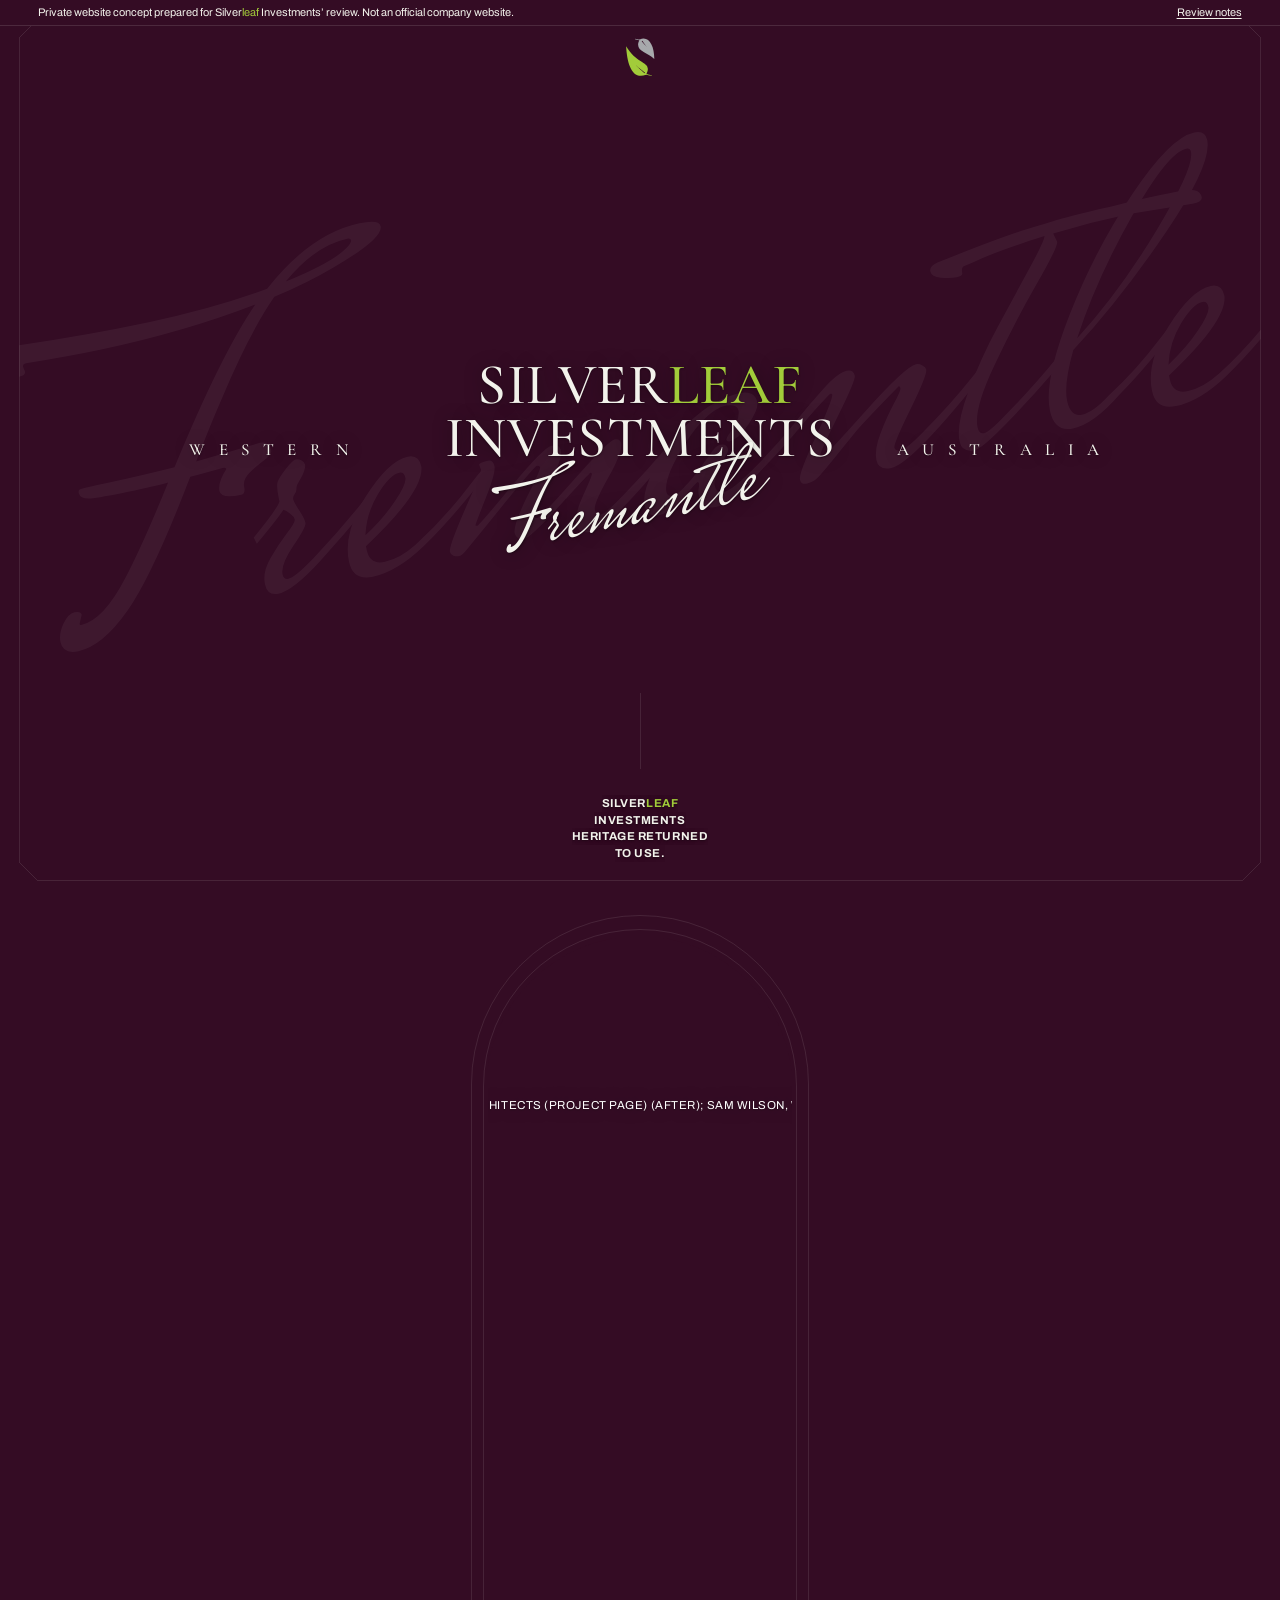
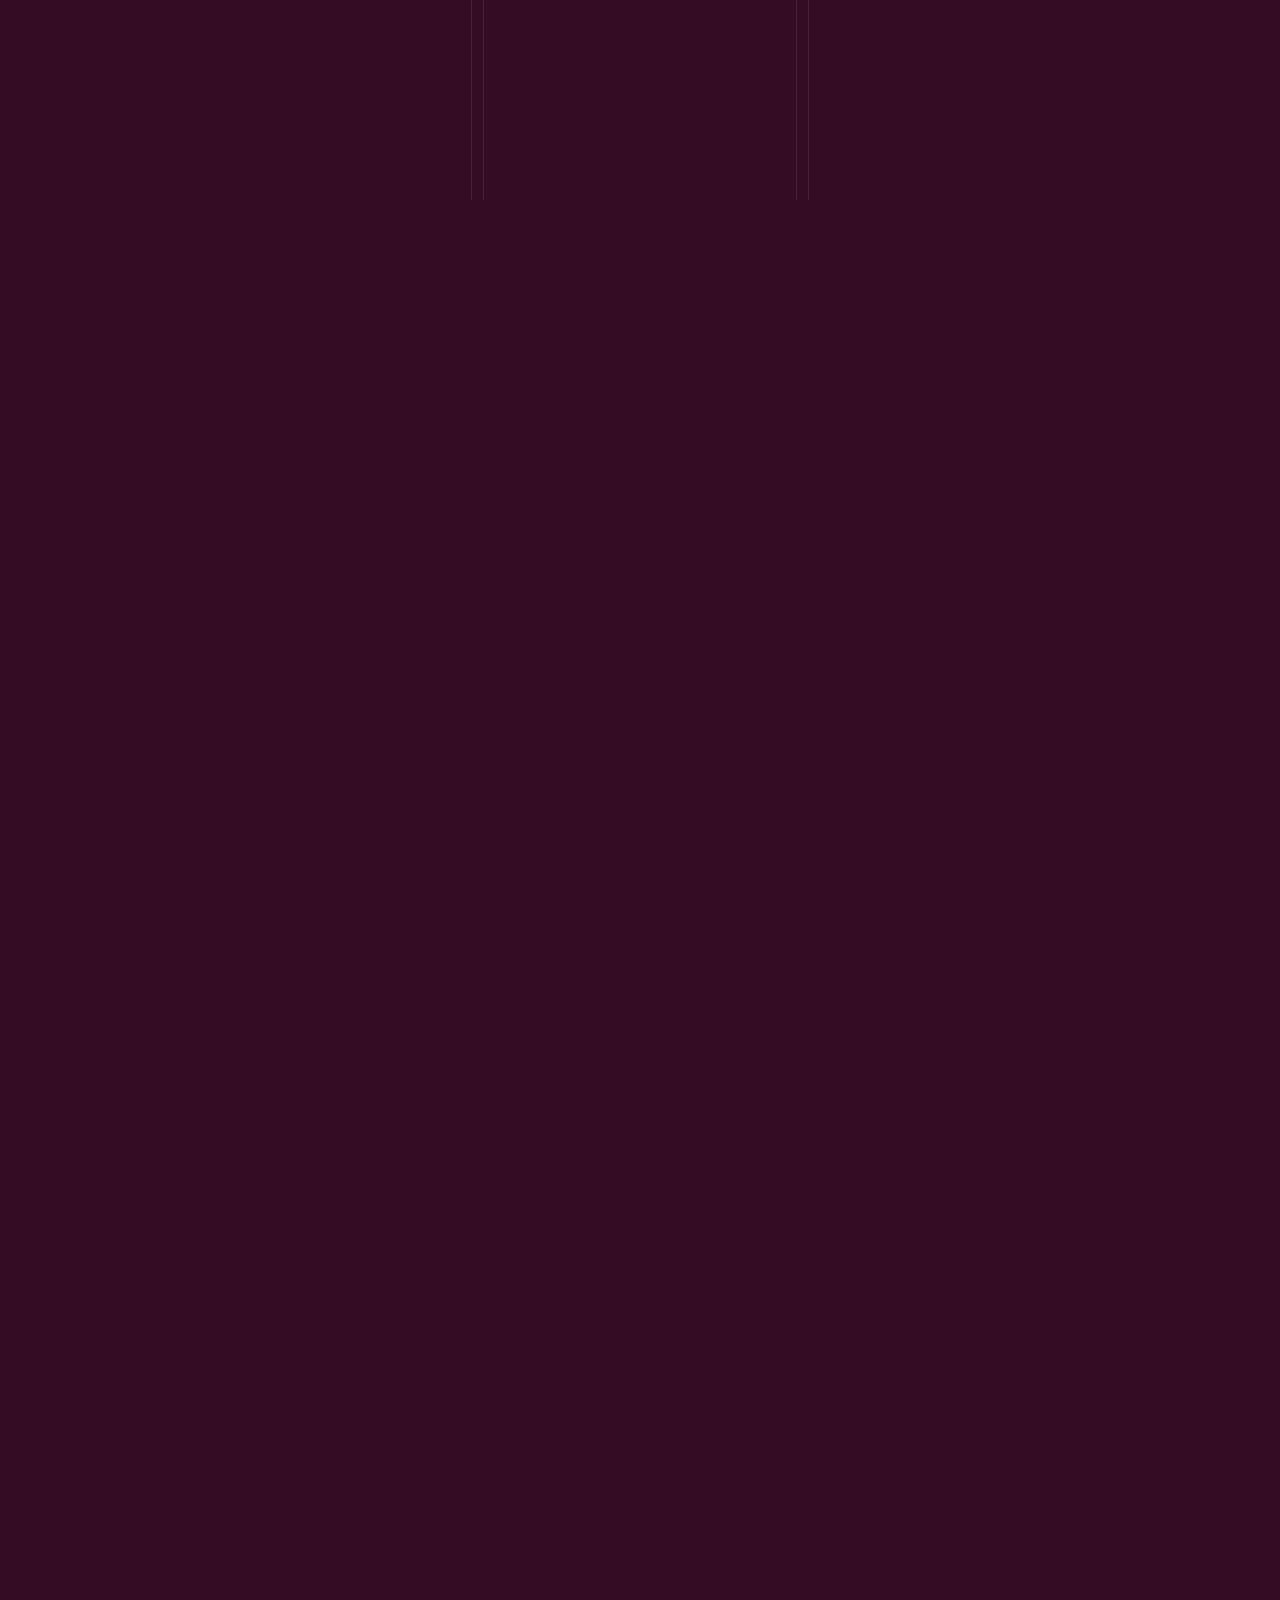
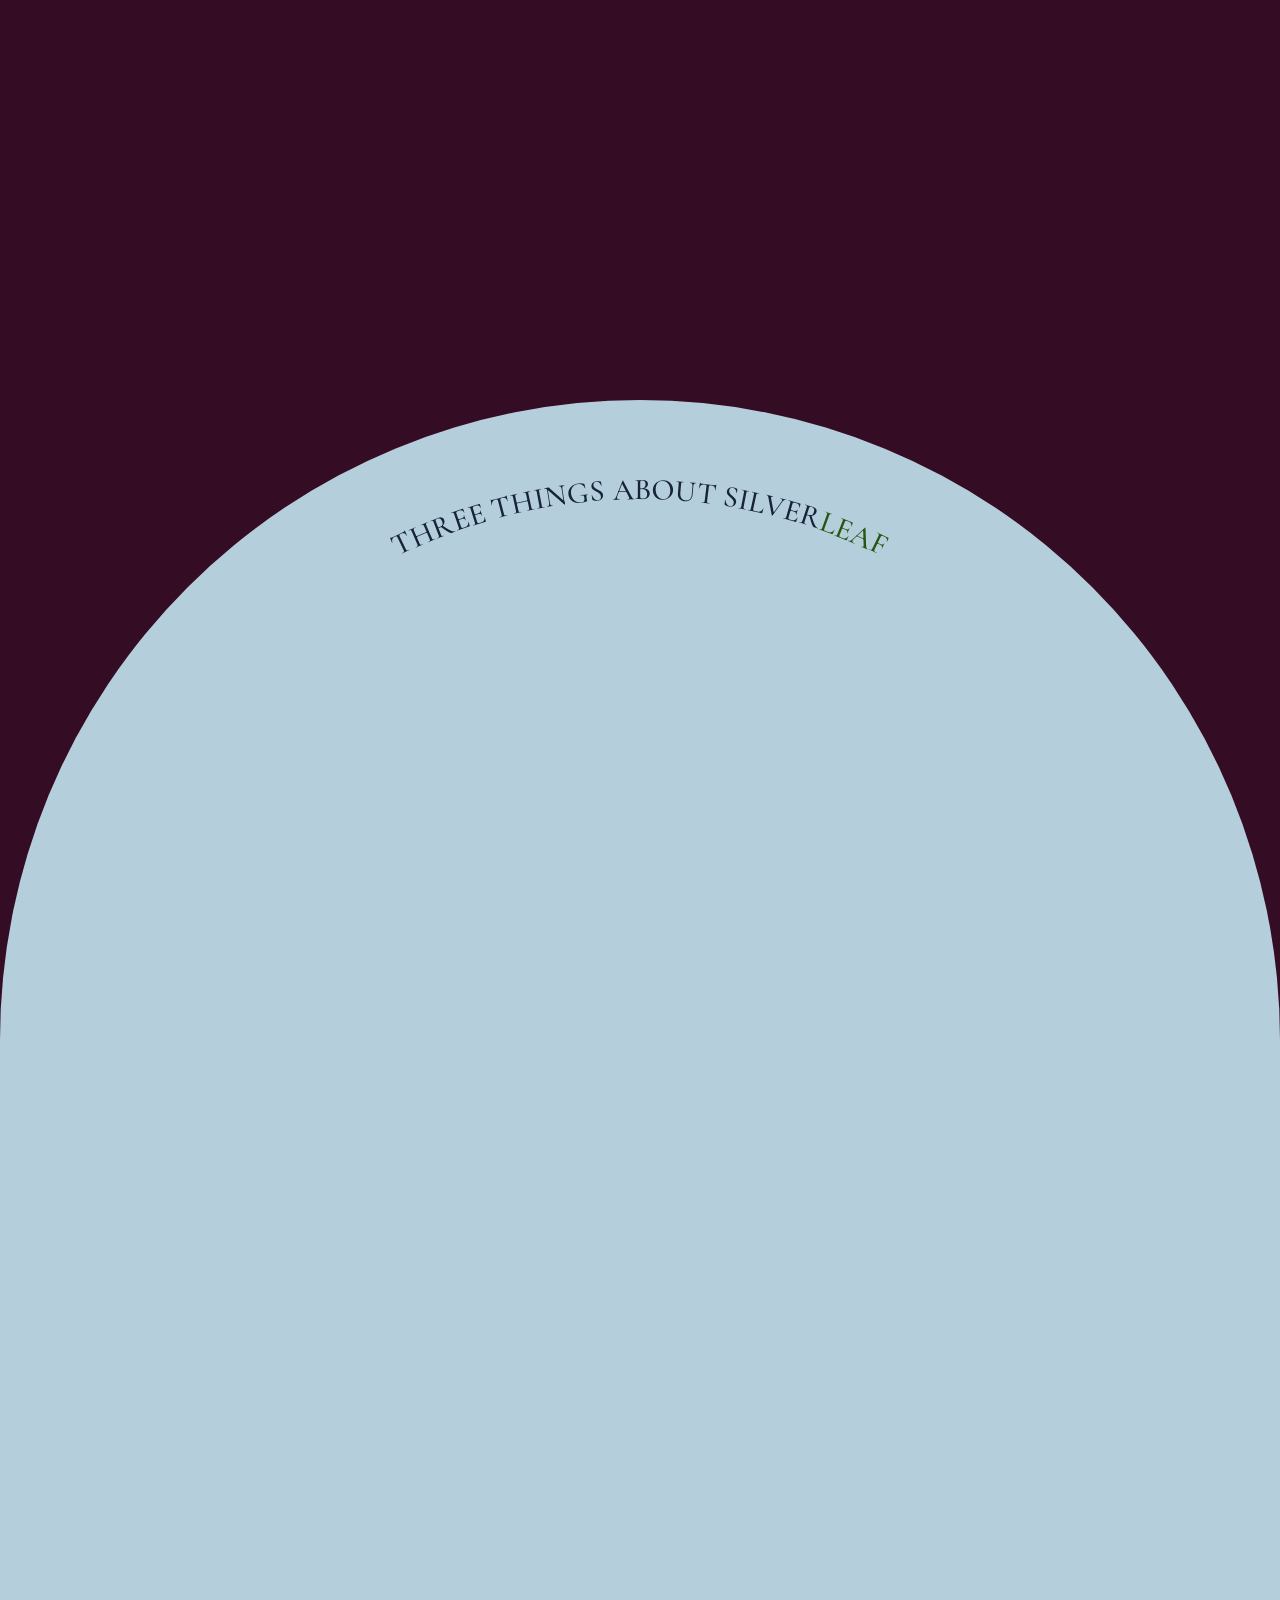
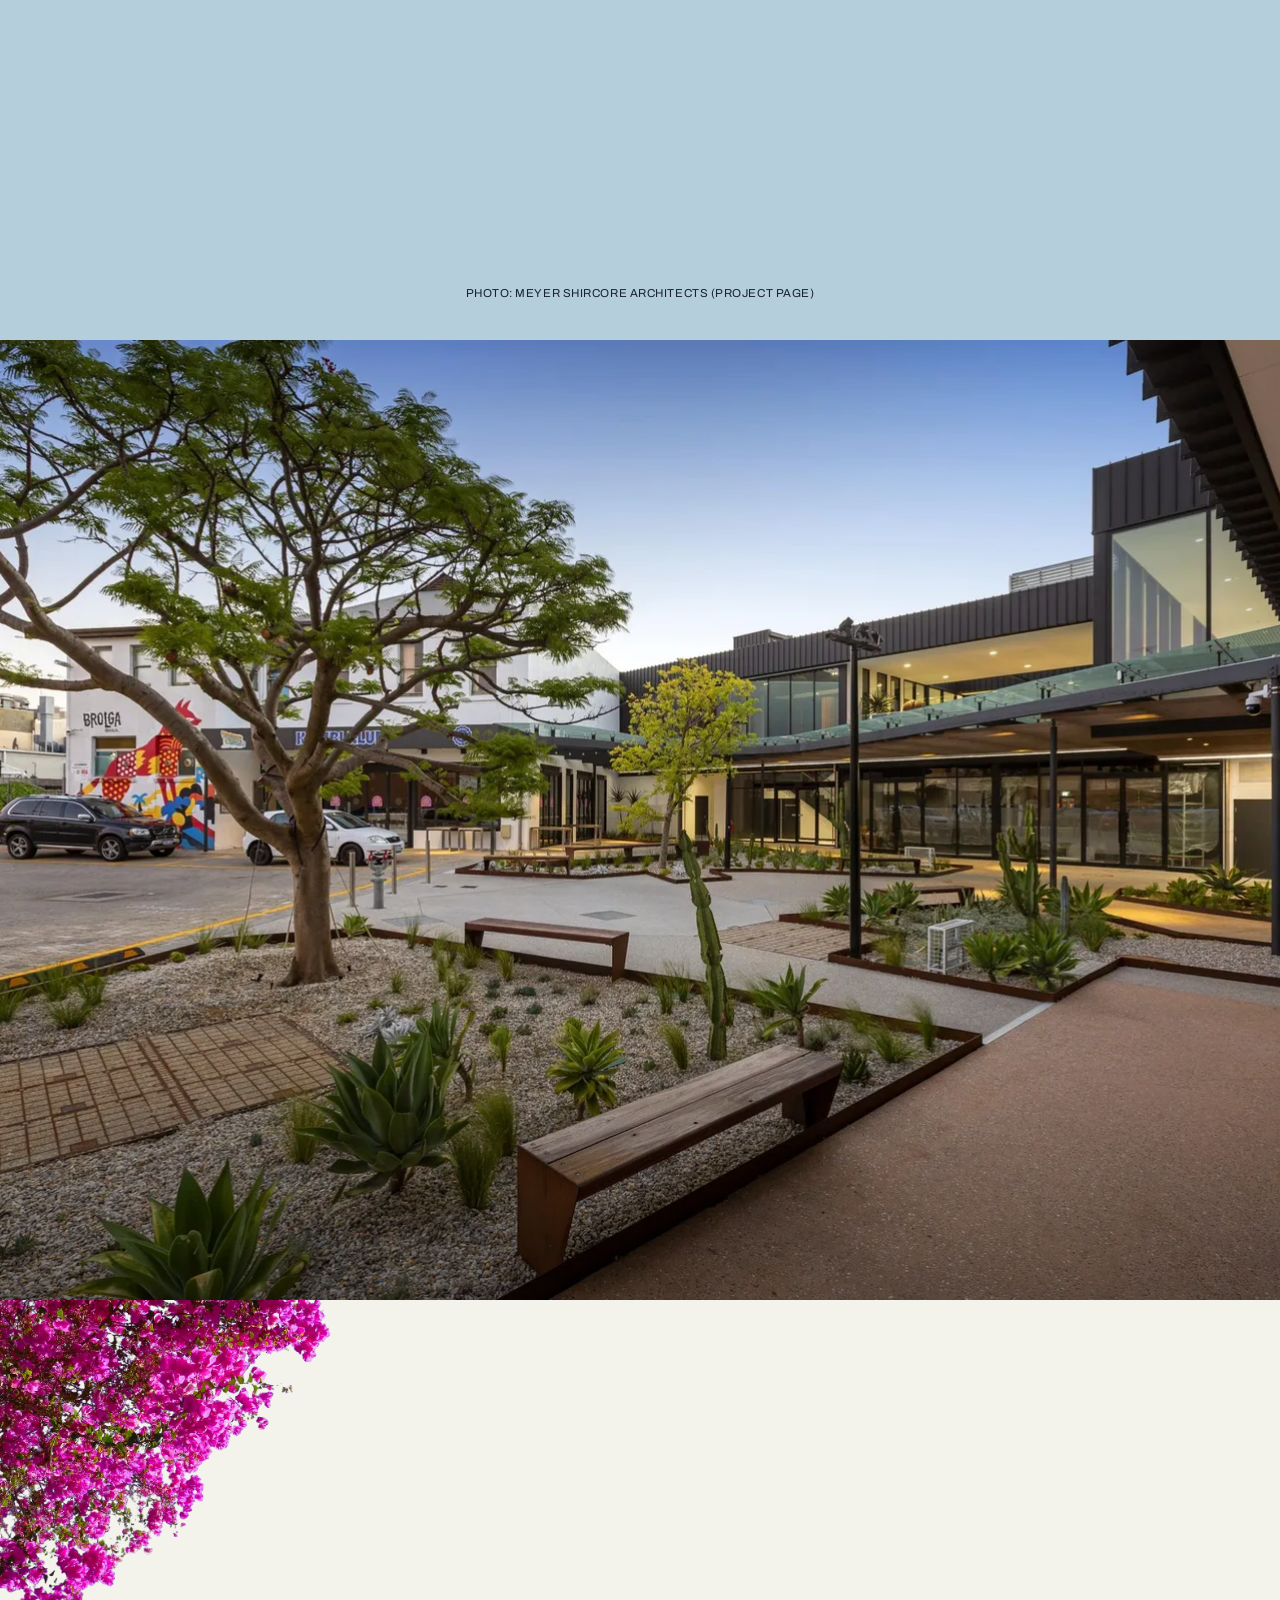
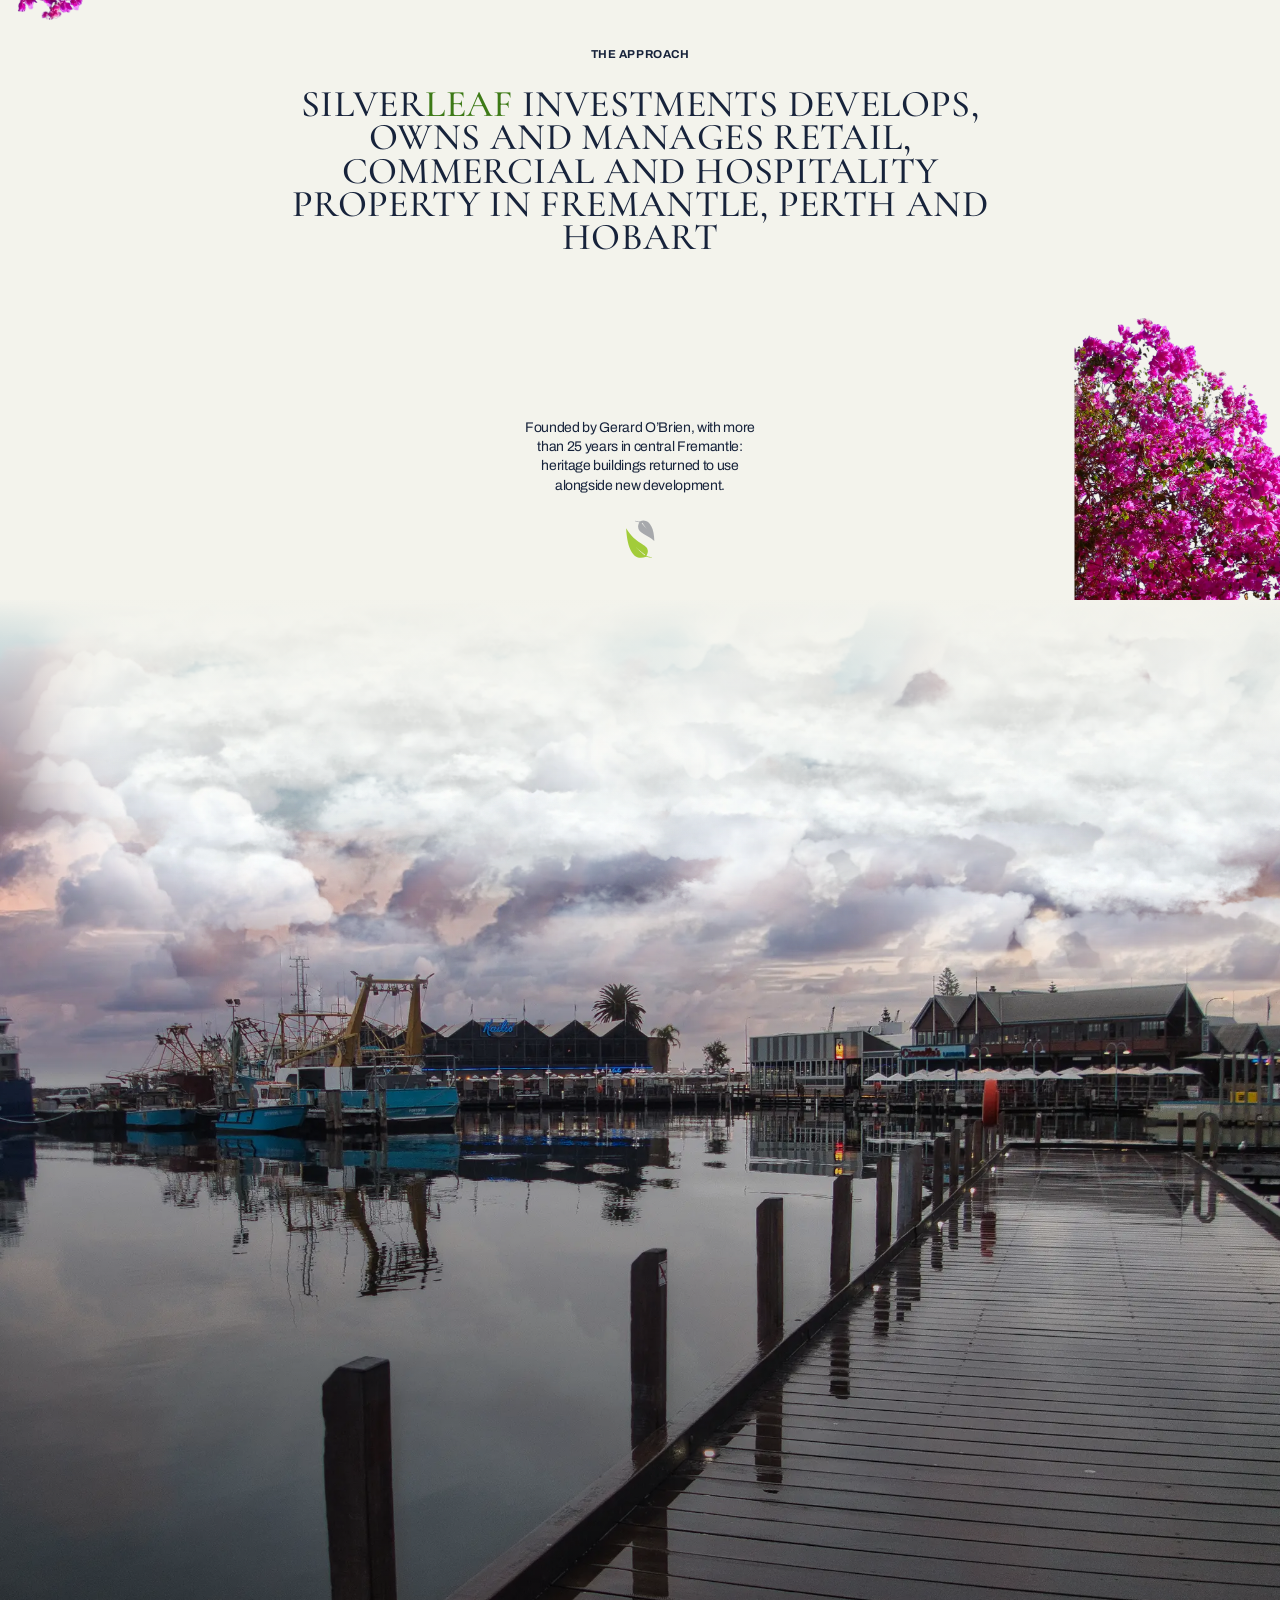
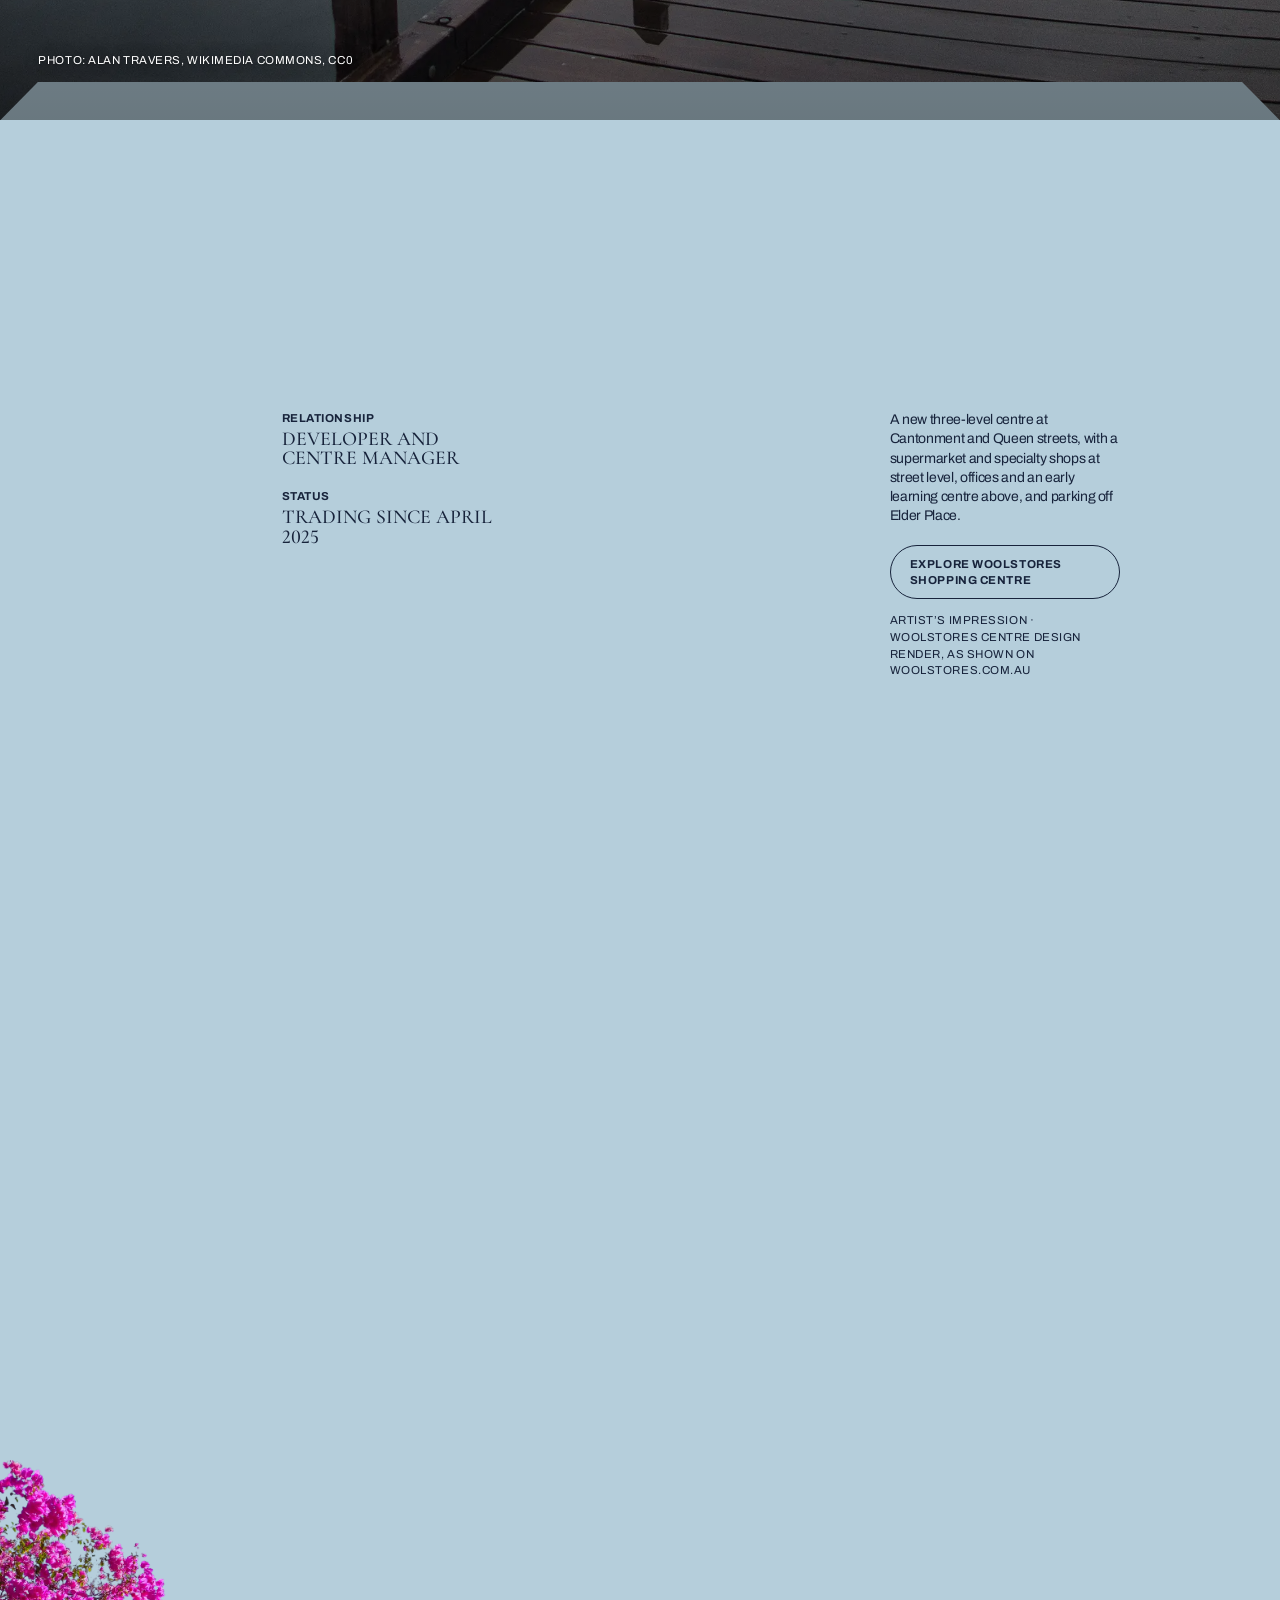
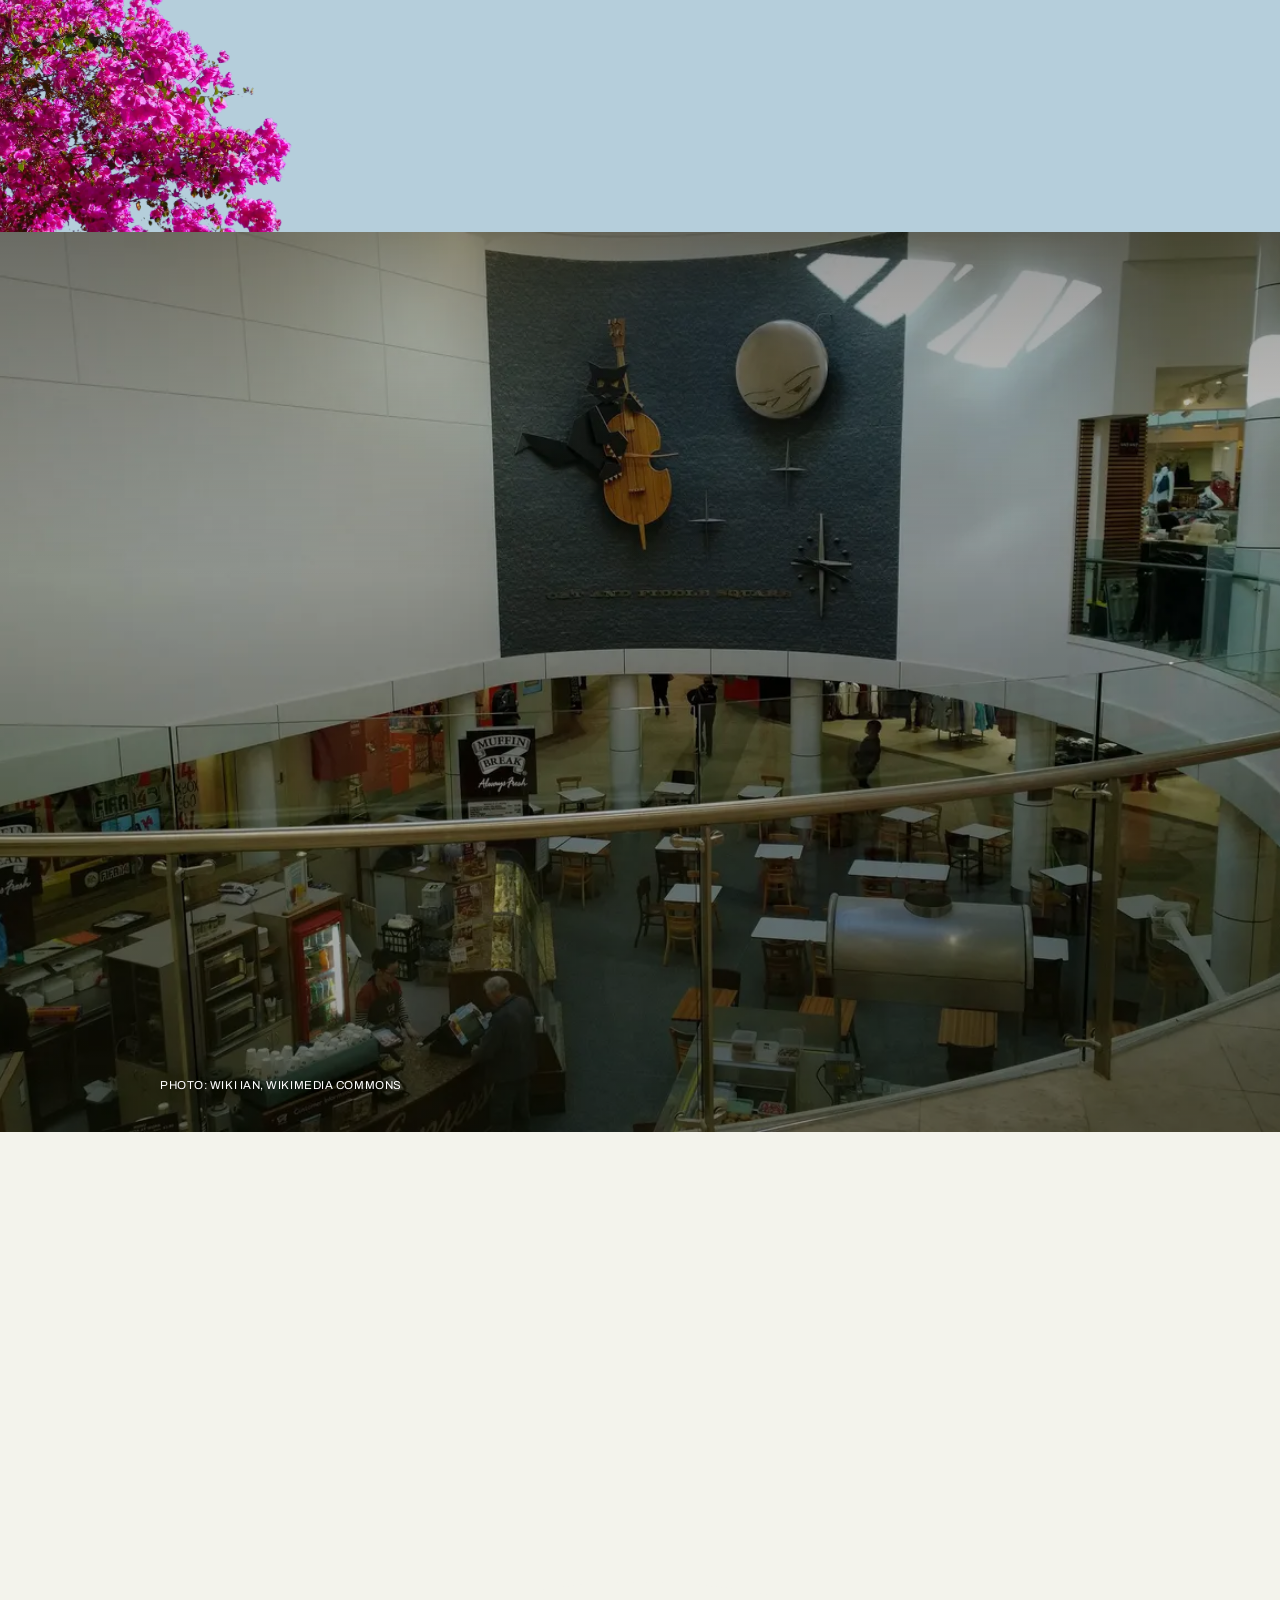
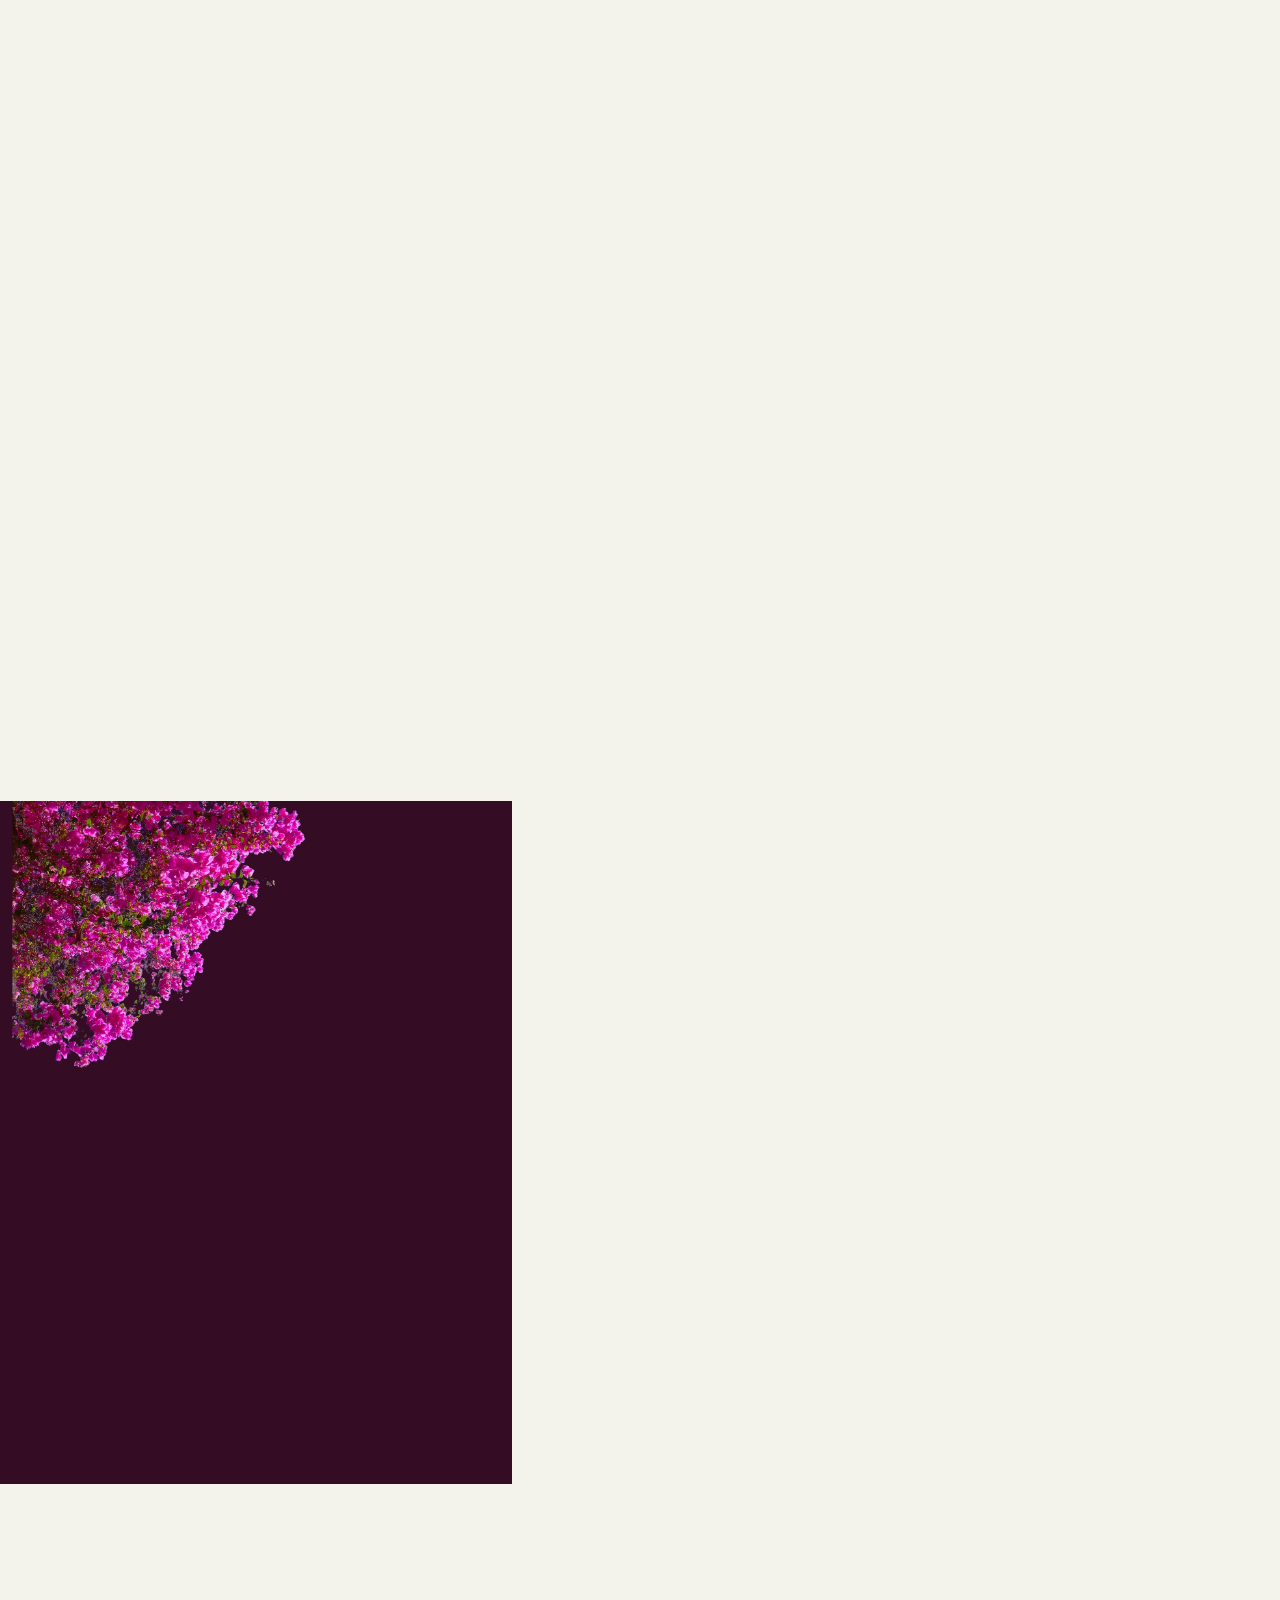
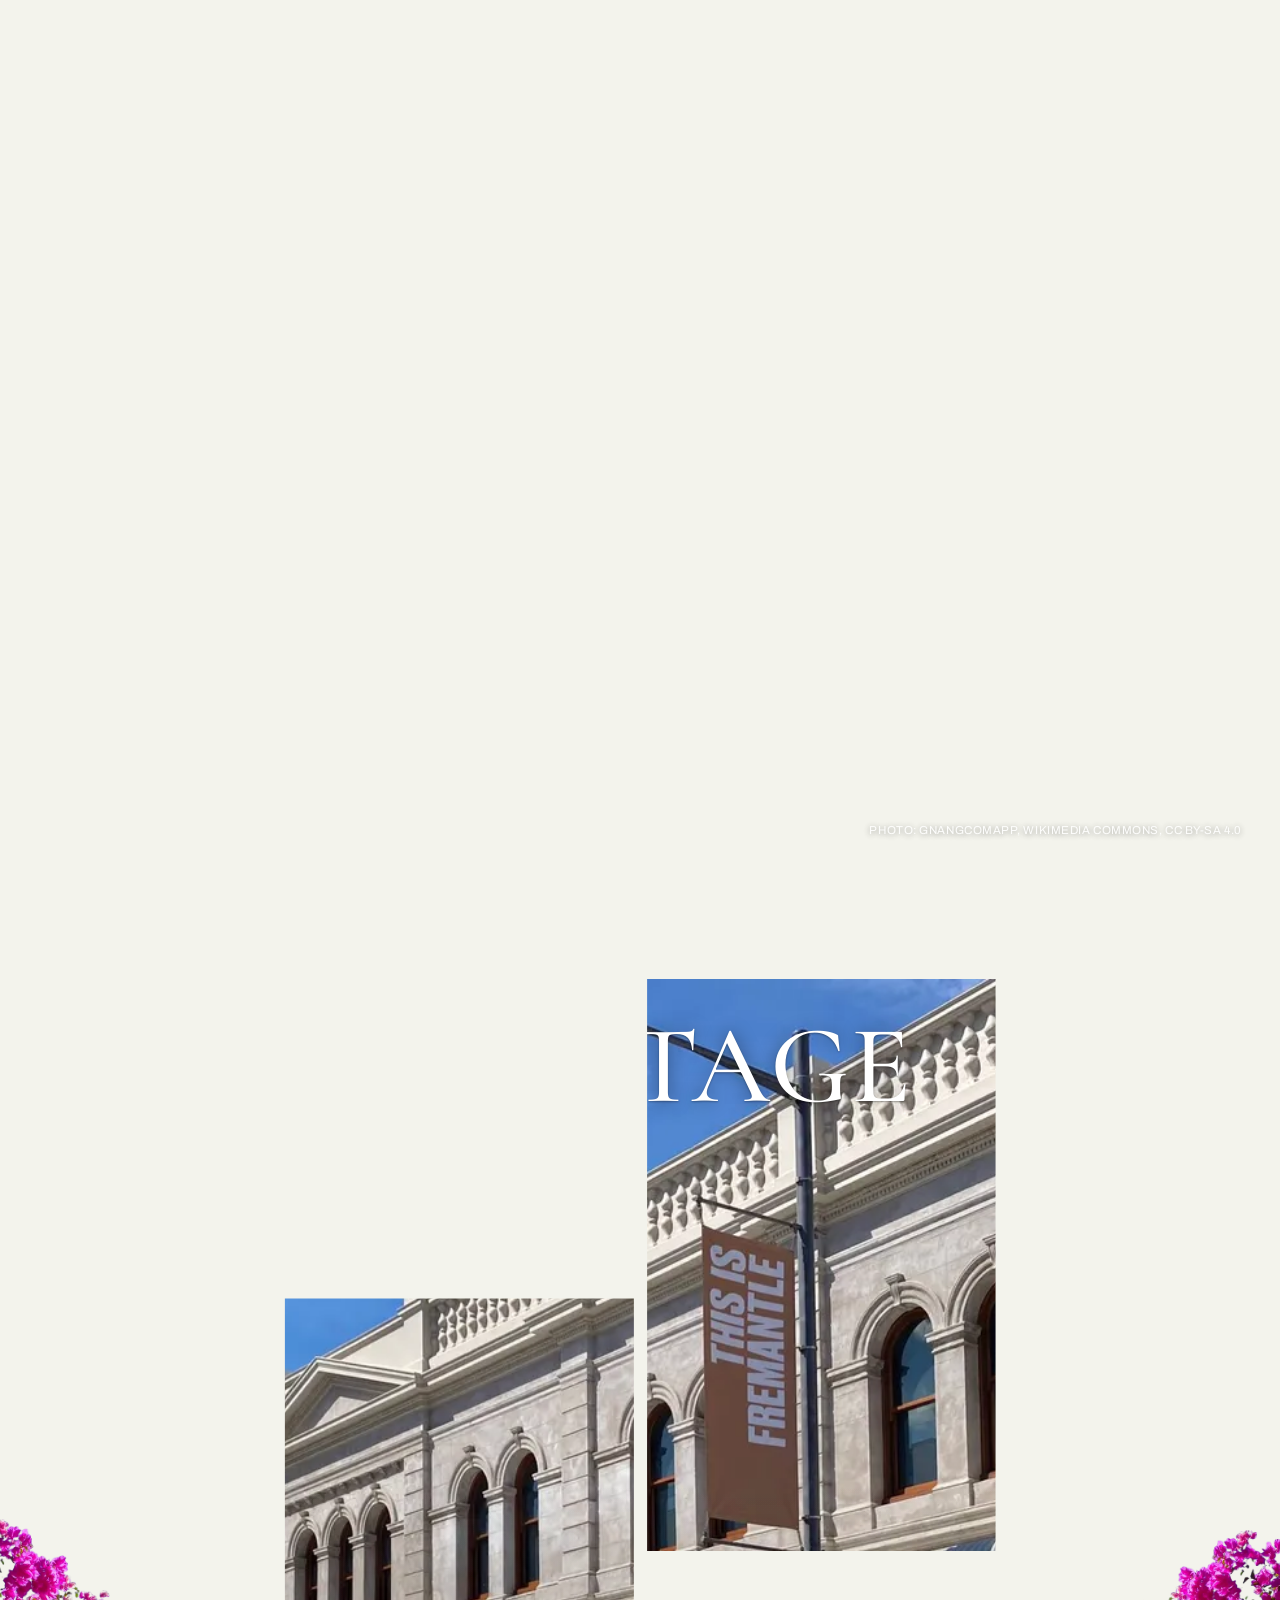
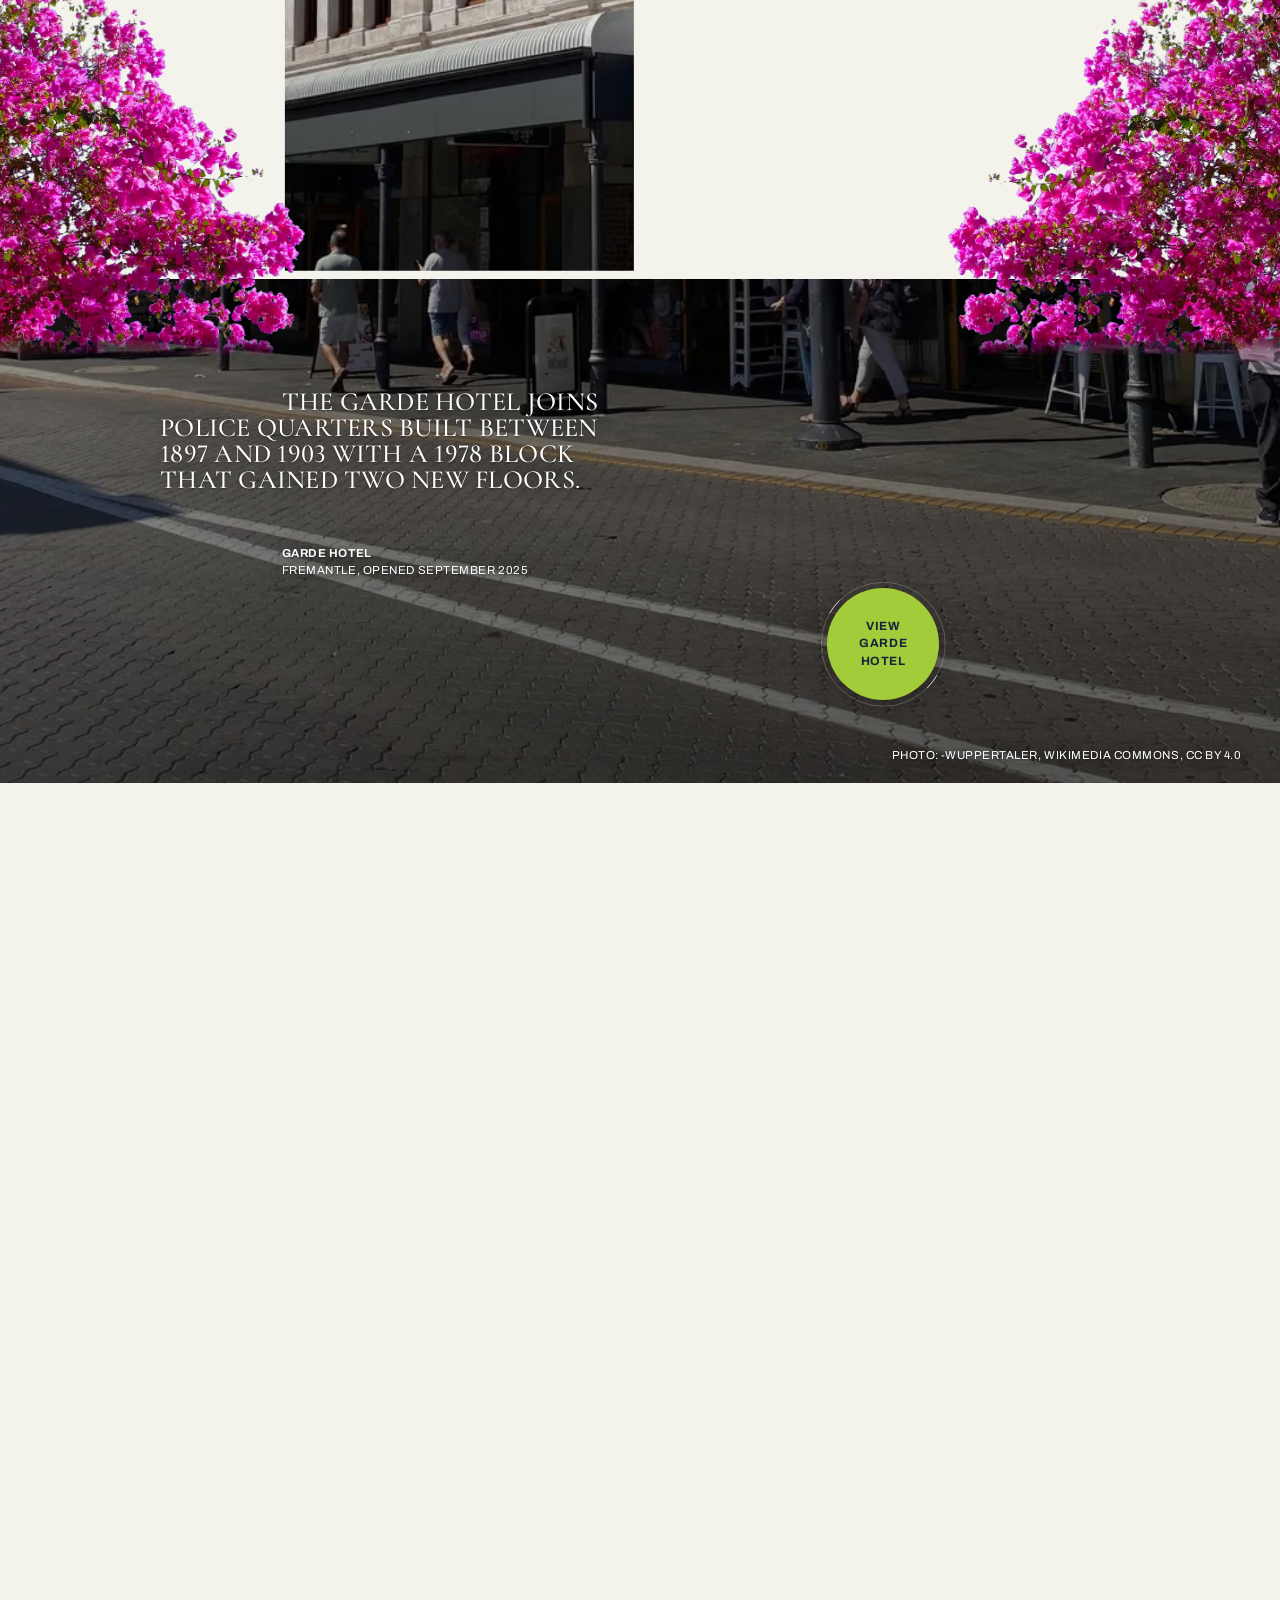
==== commit 05040d51: "Audit fixes: phone headings and captions, route hint, keyboard focus, form focus rings, readable sma" ====
--- a/index.html
+++ b/index.html
@@ -11,10 +11,10 @@
           if (!r.classList.contains('motion-ready')) r.classList.remove('motion');
         }, 4000);
       })();
-    </script><link rel="stylesheet" href="assets/EraLayout.Bk7Isl2H.css"><link rel="stylesheet" href="assets/index.CLZgPZY2.css"><style>.decor i{display:block;position:absolute}.decor .dt,.decor .db{left:var(--dc);right:var(--dc);background:currentColor;height:1px}.decor .dt{top:0}.decor .db{bottom:0}.decor .dl,.decor .dr{top:var(--dc);bottom:var(--dc);background:currentColor;width:1px}.decor .dl{left:0}.decor .dr{right:0}.decor .dc{width:var(--dc);height:var(--dc)}.decor .tl{background:linear-gradient(to bottom right,#0000 calc(50% - .6px),currentColor calc(50% - .6px) calc(50% + .6px),#0000 calc(50% + .6px));top:0;left:0}.decor .br{background:linear-gradient(to bottom right,#0000 calc(50% - .6px),currentColor calc(50% - .6px) calc(50% + .6px),#0000 calc(50% + .6px));bottom:0;right:0}.decor .tr{background:linear-gradient(to bottom left,#0000 calc(50% - .6px),currentColor calc(50% - .6px) calc(50% + .6px),#0000 calc(50% + .6px));top:0;right:0}.decor .bl{background:linear-gradient(to bottom left,#0000 calc(50% - .6px),currentColor calc(50% - .6px) calc(50% + .6px),#0000 calc(50% + .6px));bottom:0;left:0}
+    </script><link rel="stylesheet" href="assets/EraLayout.GsFCeU0r.css"><link rel="stylesheet" href="assets/index.BlK8M7nx.css"><style>.decor i{display:block;position:absolute}.decor .dt,.decor .db{left:var(--dc);right:var(--dc);background:currentColor;height:1px}.decor .dt{top:0}.decor .db{bottom:0}.decor .dl,.decor .dr{top:var(--dc);bottom:var(--dc);background:currentColor;width:1px}.decor .dl{left:0}.decor .dr{right:0}.decor .dc{width:var(--dc);height:var(--dc)}.decor .tl{background:linear-gradient(to bottom right,#0000 calc(50% - .6px),currentColor calc(50% - .6px) calc(50% + .6px),#0000 calc(50% + .6px));top:0;left:0}.decor .br{background:linear-gradient(to bottom right,#0000 calc(50% - .6px),currentColor calc(50% - .6px) calc(50% + .6px),#0000 calc(50% + .6px));bottom:0;right:0}.decor .tr{background:linear-gradient(to bottom left,#0000 calc(50% - .6px),currentColor calc(50% - .6px) calc(50% + .6px),#0000 calc(50% + .6px));top:0;right:0}.decor .bl{background:linear-gradient(to bottom left,#0000 calc(50% - .6px),currentColor calc(50% - .6px) calc(50% + .6px),#0000 calc(50% + .6px));bottom:0;left:0}
 .amen-area{height:calc(var(--vh) * 2.5 + 50rem);position:relative}.amen-screen{position:sticky;top:0}.amen-s{height:var(--vh);position:relative}.amen-cms{height:100%;position:relative}.amen-item{height:100%;display:none;position:absolute;inset:0}.amen-item:first-child{display:block;position:relative}.amen-slide{z-index:0;flex-direction:column;justify-content:flex-end;height:100%;display:flex;position:relative}.amen-slide__b{z-index:1;position:relative}.amen-slide__label{grid-area:1/2/2/6}.amen-slide__desc{grid-area:2/2/3/6}.amen-item--text .amen-slide__img:after{content:"";z-index:1;pointer-events:none;background:linear-gradient(to top right,#0009,#0000 65%);position:absolute;inset:0}.amen-para+.amen-para{margin-top:var(--s12)}.amen-para{max-width:52ch}.amen-credit{margin-top:var(--s16)}.amen-slide__img{z-index:0;top:0;bottom:0;left:calc(var(--off) * -1);right:calc(var(--off) * -1);position:absolute}.amen-tabs-w{z-index:1;left:0;right:0;top:var(--s160);position:absolute}.amen-tabs{grid-area:1/7/2/10;position:relative}.amen-tabs__list{flex-direction:column;align-items:flex-start;display:flex}.amen-tab{text-align:left;opacity:.4;transition:opacity var(--dur-s) var(--e-out)}.amen-tab:hover,.amen-tab.is-active{opacity:1}.amen-tabs__line{top:0;bottom:0;left:calc(var(--s16) * -1);background:var(--line);width:1.25px;position:absolute}.amen-tabs__hilight{width:100%;height:calc(40 * var(--u));background:var(--fg);border-radius:2px}.amen-btn-w{z-index:2;left:0;right:0;bottom:var(--s48);pointer-events:none;position:absolute}.amen-btn{pointer-events:auto;grid-area:1/8/2/10}.amen-themes{inset:0 0 var(--vh) 0}.amen-themes__light{height:35rem}@media (width<=991px){.amen-slide__label{grid-area:1/2/2/5}.amen-slide__desc{grid-area:2/1/3/5}.amen-tabs-w{top:var(--s272)}.amen-tabs{grid-area:1/2/2/5}}
 .logo-lockup{width:100%;height:auto;display:block;overflow:visible}.cta-w{position:relative}.cta-s{z-index:1;aspect-ratio:144/168;pointer-events:none;position:relative}.cta-desc{pointer-events:auto;grid-area:1/4/2/8}.cta-sec .lf{text-shadow:0 0 10px #0000008c}.cta-sec .grad.top{background-image:linear-gradient(#0000009e,#00000040 60%,#0000)}.cta-title{pointer-events:auto;grid-area:1/3/2/9}.cta-btn{flex-direction:column;align-items:center;display:flex}.img-p{object-fit:cover;flex:none;width:100%;height:140%}.cta-credit{z-index:2;left:var(--off);bottom:calc(var(--off) + var(--cell-v) * 2 + var(--gap) + var(--s16));position:absolute}.ftr-w{margin-top:calc((var(--off) + var(--cell-v) * 2 + var(--gap)) * -1);position:relative}.ftr-top{z-index:1200;left:0;top:calc(100% - var(--off));height:var(--cell-h);transform-origin:0 0;align-items:center;gap:var(--s24);color:var(--fg);position:absolute;transform:rotate(-90deg)}.ftr-top .sdown__arrow{transform:none}.ftr-s{z-index:1;height:var(--vh);flex-direction:column;justify-content:space-between;display:flex;position:relative}.ftr-s__t{flex:1}.ftr-s__b{flex-direction:column;flex:1;justify-content:flex-end;display:flex}.ftr-contact{flex-direction:column;grid-area:1/3/2/9;align-items:center;display:flex}.ftr-logo{width:calc(150 * var(--u));color:var(--fg)}.ftr-phone{color:var(--fg);white-space:nowrap}.ftr-address{padding:0 var(--s48);text-align:center;flex-direction:column;grid-area:2/5/3/7;align-items:center;display:flex}.ftr-info{flex-direction:column;grid-area:1/3/2/6;justify-content:flex-end;display:flex}.ftr-credits{flex-direction:column;grid-area:1/6/2/9;justify-content:flex-end;align-items:flex-end;display:flex}.ftr-bg{z-index:-1;bottom:100%;left:calc(var(--off) * -1);right:calc(var(--off) * -1);height:calc(var(--vh) * 2);background:var(--bg);position:absolute}@media (width<=991px){.cta-s{aspect-ratio:2/6}.cta-desc,.cta-title,.ftr-contact{grid-area:1/1/2/5}.ftr-address{margin:0 calc(var(--gap) * -1);grid-area:2/2/3/4;padding:0}.ftr-info{grid-area:1/1/2/3}.ftr-credits{grid-area:1/3/2/5}}
-</style></head><body class="on-light"><a class="skip" href="#main">Skip to content</a><aside class="notice" aria-label="Concept notice"><span>Private website concept prepared for Silver<span class="lf">leaf</span> Investments’ review. Not an official company website.</span><a href="review-notes/index.html">Review notes</a></aside><header class="hdr"><a class="hdr-logo on-color" data-theme href="./" aria-label="Silverleaf Investments, home"><span class="symbol hdr-logo__sym"><svg class="logo-mark leaf-mark" viewBox="31.42 0.2 40 40" aria-hidden="true"><path fill="var(--logo-grey, #A7A9AC)" fill-rule="evenodd" d="M50.718 1.905 C44.854 14.170 57.644 14.059 66.083 22.031 C66.268 8.605 60.378 -2.847 50.718 1.905Z M52.982 3.493 L53.197 3.773 L53.413 4.052 L53.632 4.330 L53.851 4.607 L54.072 4.882 L54.294 5.156 L54.518 5.429 L54.743 5.700 L54.970 5.970 L55.198 6.239 L55.427 6.507 L55.658 6.773 L55.890 7.037 L56.123 7.301 L56.358 7.563 L56.594 7.824 L56.831 8.084 L57.070 8.342 L57.310 8.599 L57.552 8.854 L57.795 9.109 L58.039 9.362 L58.285 9.613 L58.315 9.587 L58.096 9.312 L57.878 9.036 L57.662 8.759 L57.448 8.482 L57.236 8.203 L57.025 7.923 L56.815 7.642 L56.607 7.360 L56.401 7.077 L56.196 6.793 L55.993 6.508 L55.792 6.222 L55.592 5.935 L55.394 5.648 L55.197 5.359 L55.002 5.069 L54.809 4.778 L54.617 4.486 L54.427 4.193 L54.238 3.899 L54.051 3.604 L53.866 3.308 L53.681 3.010Z"></path><path fill="var(--logo-grey, #A7A9AC)" d="M53.302 1.922 L52.980 1.925 L52.662 1.924 L52.344 1.919 L52.027 1.910 L51.710 1.897 L51.394 1.880 L51.077 1.858 L50.762 1.833 L50.447 1.804 L50.132 1.770 L49.817 1.733 L49.503 1.691 L49.190 1.645 L48.876 1.595 L48.564 1.541 L48.251 1.483 L47.939 1.421 L47.628 1.355 L47.317 1.285 L47.006 1.210 L46.696 1.132 L46.386 1.049 L46.075 0.961 L45.925 1.439 L46.233 1.546 L46.544 1.649 L46.856 1.748 L47.168 1.844 L47.482 1.935 L47.796 2.022 L48.112 2.105 L48.428 2.184 L48.745 2.259 L49.064 2.329 L49.383 2.396 L49.703 2.458 L50.024 2.517 L50.346 2.571 L50.669 2.621 L50.993 2.667 L51.317 2.709 L51.643 2.746 L51.970 2.780 L52.297 2.809 L52.625 2.834 L52.955 2.855 L53.282 2.872Z"></path><path fill="var(--leaf, #A2CC3A)" fill-rule="evenodd" d="M57.532 38.500 C64.951 23.866 48.748 29.249 36.760 8.724 C37.833 27.298 42.806 44.085 57.532 38.500Z M56.430 36.212 L56.016 35.909 L55.604 35.606 L55.193 35.301 L54.784 34.995 L54.375 34.687 L53.968 34.377 L53.561 34.067 L53.156 33.754 L52.752 33.440 L52.349 33.125 L51.947 32.808 L51.547 32.489 L51.147 32.169 L50.749 31.848 L50.351 31.525 L49.955 31.200 L49.560 30.874 L49.166 30.546 L48.773 30.217 L48.382 29.887 L47.991 29.554 L47.602 29.221 L47.214 28.885 L47.186 28.915 L47.551 29.276 L47.917 29.636 L48.284 29.994 L48.652 30.352 L49.022 30.707 L49.393 31.062 L49.766 31.415 L50.140 31.767 L50.515 32.117 L50.891 32.466 L51.269 32.814 L51.648 33.160 L52.028 33.505 L52.410 33.849 L52.793 34.191 L53.178 34.532 L53.563 34.872 L53.950 35.210 L54.339 35.547 L54.728 35.882 L55.119 36.216 L55.512 36.549 L55.905 36.880Z"></path><path fill="var(--leaf, #A2CC3A)" d="M56.141 37.900 L56.449 38.012 L56.760 38.121 L57.073 38.226 L57.386 38.327 L57.700 38.423 L58.014 38.516 L58.330 38.604 L58.646 38.688 L58.963 38.768 L59.280 38.843 L59.599 38.915 L59.918 38.982 L60.238 39.045 L60.559 39.104 L60.880 39.159 L61.202 39.210 L61.525 39.256 L61.849 39.299 L62.173 39.337 L62.498 39.371 L62.824 39.401 L63.150 39.427 L63.476 39.449 L63.524 38.951 L63.204 38.910 L62.886 38.866 L62.569 38.817 L62.254 38.764 L61.940 38.708 L61.627 38.647 L61.316 38.583 L61.006 38.515 L60.696 38.442 L60.389 38.366 L60.082 38.286 L59.776 38.202 L59.472 38.114 L59.169 38.022 L58.867 37.926 L58.567 37.826 L58.267 37.722 L57.969 37.615 L57.672 37.503 L57.376 37.388 L57.081 37.269 L56.788 37.146 L56.493 37.017Z"></path></svg></span><span class="hdr-logo__ring" data-logo-ring aria-hidden="true"><svg viewBox="0 0 120 120"><defs><path id="ring" d="M60,60 m-47,0 a47,47 0 1,1 94,0 a47,47 0 1,1 -94,0"></path></defs><text><textPath href="#ring" startOffset="0" textLength="292">SILVER<tspan class="ring-leaf">LEAF</tspan> · INVESTMENTS · FREMANTLE · </textPath></text></svg></span></a><nav class="hdr-nav on-color" data-theme aria-label="Main"><div class="hdr-nav__list desk-f"><a class="u-link hdr-nav__main h6" href="portfolio/index.html"><span class="u-link__t">Our<br>Properties</span><span class="u-link__line" aria-hidden="true"></span></a><span class="u24" aria-hidden="true"></span><a class="nav-l2 l2" href="leasing/index.html"><span class="roll"><span class="roll__t">Leasing</span><span class="roll__t" aria-hidden="true">Leasing</span></span></a><span class="nav-gap" aria-hidden="true"></span><a class="nav-l2 l2" href="contact/index.html"><span class="roll"><span class="roll__t">Contact</span><span class="roll__t" aria-hidden="true">Contact</span></span></a></div><button class="hdr-menu-btn mob-f l2" type="button" aria-expanded="false" aria-controls="menu" data-menu-btn><span data-menu-label>Menu</span><span class="hdr-menu-btn__ico" aria-hidden="true"><i></i><i></i></span></button></nav></header><div class="sbar-w on-color desk-f" data-theme aria-hidden="true"><div class="sbar" data-sbar><div class="sbar__track"></div><div class="sbar__fill"></div><div class="sbar__thumb" data-sbar-thumb><span class="l1 ac" data-sbar-label>00</span></div></div></div><div class="sdown on-color desk-f" data-theme aria-hidden="true"><span class="sdown__arrow"><svg viewBox="0 0 48 12"><path d="M0 6h44M38 1l6 5-6 5" fill="none" stroke="currentColor" stroke-width="1"></path></svg></span><span class="l2">Scroll</span></div><div class="menu on-color" id="menu" data-menu hidden><nav class="menu__list" aria-label="Menu"><a class="h3" href="./">Home</a><a class="h3" href="portfolio/index.html">Our properties</a><a class="h3" href="about/index.html">About</a><a class="h3" href="leasing/index.html">Leasing</a><a class="h3" href="contact/index.html">Contact</a></nav><p class="l1 menu__foot">Level 2, 25 Cantonment Street, Fremantle WA 6160<br><a href="tel:+61893355492">08 9335 5492</a></p></div><div class="tips" data-tips aria-hidden="true"></div><main id="main" tabindex="-1"><div class="pre on-dark" data-preloader style="--arch-mask:url(&quot;data:image/svg+xml,%3Csvg xmlns='http://www.w3.org/2000/svg' viewBox='0 0 560 2592' preserveAspectRatio='none'%3E%3Cpath d='M0 0H280A280 280 0 0 0 0 280Z M560 0H280A280 280 0 0 1 560 280Z' fill='white'/%3E%3C/svg%3E&quot;)" aria-hidden="true"><div class="pre__ctn ctn"><div class="pre__t"><div class="u48"></div><div class="s-logo"><span class="symbol" data-part="ctn"><svg class="logo-mark leaf-mark" viewBox="31.42 0.2 40 40" aria-hidden="true"><path fill="var(--logo-grey, #A7A9AC)" fill-rule="evenodd" d="M50.718 1.905 C44.854 14.170 57.644 14.059 66.083 22.031 C66.268 8.605 60.378 -2.847 50.718 1.905Z M52.982 3.493 L53.197 3.773 L53.413 4.052 L53.632 4.330 L53.851 4.607 L54.072 4.882 L54.294 5.156 L54.518 5.429 L54.743 5.700 L54.970 5.970 L55.198 6.239 L55.427 6.507 L55.658 6.773 L55.890 7.037 L56.123 7.301 L56.358 7.563 L56.594 7.824 L56.831 8.084 L57.070 8.342 L57.310 8.599 L57.552 8.854 L57.795 9.109 L58.039 9.362 L58.285 9.613 L58.315 9.587 L58.096 9.312 L57.878 9.036 L57.662 8.759 L57.448 8.482 L57.236 8.203 L57.025 7.923 L56.815 7.642 L56.607 7.360 L56.401 7.077 L56.196 6.793 L55.993 6.508 L55.792 6.222 L55.592 5.935 L55.394 5.648 L55.197 5.359 L55.002 5.069 L54.809 4.778 L54.617 4.486 L54.427 4.193 L54.238 3.899 L54.051 3.604 L53.866 3.308 L53.681 3.010Z"></path><path fill="var(--logo-grey, #A7A9AC)" d="M53.302 1.922 L52.980 1.925 L52.662 1.924 L52.344 1.919 L52.027 1.910 L51.710 1.897 L51.394 1.880 L51.077 1.858 L50.762 1.833 L50.447 1.804 L50.132 1.770 L49.817 1.733 L49.503 1.691 L49.190 1.645 L48.876 1.595 L48.564 1.541 L48.251 1.483 L47.939 1.421 L47.628 1.355 L47.317 1.285 L47.006 1.210 L46.696 1.132 L46.386 1.049 L46.075 0.961 L45.925 1.439 L46.233 1.546 L46.544 1.649 L46.856 1.748 L47.168 1.844 L47.482 1.935 L47.796 2.022 L48.112 2.105 L48.428 2.184 L48.745 2.259 L49.064 2.329 L49.383 2.396 L49.703 2.458 L50.024 2.517 L50.346 2.571 L50.669 2.621 L50.993 2.667 L51.317 2.709 L51.643 2.746 L51.970 2.780 L52.297 2.809 L52.625 2.834 L52.955 2.855 L53.282 2.872Z"></path><path fill="var(--leaf, #A2CC3A)" fill-rule="evenodd" d="M57.532 38.500 C64.951 23.866 48.748 29.249 36.760 8.724 C37.833 27.298 42.806 44.085 57.532 38.500Z M56.430 36.212 L56.016 35.909 L55.604 35.606 L55.193 35.301 L54.784 34.995 L54.375 34.687 L53.968 34.377 L53.561 34.067 L53.156 33.754 L52.752 33.440 L52.349 33.125 L51.947 32.808 L51.547 32.489 L51.147 32.169 L50.749 31.848 L50.351 31.525 L49.955 31.200 L49.560 30.874 L49.166 30.546 L48.773 30.217 L48.382 29.887 L47.991 29.554 L47.602 29.221 L47.214 28.885 L47.186 28.915 L47.551 29.276 L47.917 29.636 L48.284 29.994 L48.652 30.352 L49.022 30.707 L49.393 31.062 L49.766 31.415 L50.140 31.767 L50.515 32.117 L50.891 32.466 L51.269 32.814 L51.648 33.160 L52.028 33.505 L52.410 33.849 L52.793 34.191 L53.178 34.532 L53.563 34.872 L53.950 35.210 L54.339 35.547 L54.728 35.882 L55.119 36.216 L55.512 36.549 L55.905 36.880Z"></path><path fill="var(--leaf, #A2CC3A)" d="M56.141 37.900 L56.449 38.012 L56.760 38.121 L57.073 38.226 L57.386 38.327 L57.700 38.423 L58.014 38.516 L58.330 38.604 L58.646 38.688 L58.963 38.768 L59.280 38.843 L59.599 38.915 L59.918 38.982 L60.238 39.045 L60.559 39.104 L60.880 39.159 L61.202 39.210 L61.525 39.256 L61.849 39.299 L62.173 39.337 L62.498 39.371 L62.824 39.401 L63.150 39.427 L63.476 39.449 L63.524 38.951 L63.204 38.910 L62.886 38.866 L62.569 38.817 L62.254 38.764 L61.940 38.708 L61.627 38.647 L61.316 38.583 L61.006 38.515 L60.696 38.442 L60.389 38.366 L60.082 38.286 L59.776 38.202 L59.472 38.114 L59.169 38.022 L58.867 37.926 L58.567 37.826 L58.267 37.722 L57.969 37.615 L57.672 37.503 L57.376 37.388 L57.081 37.269 L56.788 37.146 L56.493 37.017Z"></path></svg></span></div></div><div class="pre__c grid"><div class="pre__side-l"><p class="c1 ac" data-part="h">Western</p></div><div class="pre__logo"><p class="h3 ac" data-part="h">Silver<span class="lf">leaf</span><br>Investments</p><div class="pre__logo-a"><p class="a2 ac" data-part="a">Fremantle</p></div></div><div class="pre__side-r"><p class="c1 ac" data-part="h">Australia</p></div></div><div class="pre__b"><div class="grid"><div class="s-title"><div class="pre__progress" data-part="line"><div class="pre__fill"><div class="pre__track"></div></div></div><div class="u32"></div><p class="l1 ac" data-part="p">Silver<span class="lf">leaf</span> Investments<br>Heritage returned to use.</p></div></div><div class="u48"></div></div></div><div class="pre__arches"><div class="pre__arch is-1"></div><div class="pre__arch is-2"></div></div><div class="pre__bg"><div class="pre__bg-a"><span class="pre__watermark">Fremantle</span></div><div class="pre__bg-decor"><span class="decor" style="--dc:var(--s24)" aria-hidden="true"><i class="dt"></i><i class="db"></i><i class="dl"></i><i class="dr"></i><i class="dc tl"></i><i class="dc tr"></i><i class="dc bl"></i><i class="dc br"></i></span></div></div></div><section class="section clip on-color hero-sec" aria-labelledby="hero-title"><div class="ctn"><div class="hero-area" data-hero><div class="hero-w" data-tabs-hero><div class="hero-s" data-hero-s><div class="u48"></div><div class="u272 mob"></div><div class="grid"><div class="hero-logo"><h1 id="hero-title" class="h1 ac" data-r="h">Silver<span class="lf">leaf</span><br>Investments</h1><div class="hero-logo__a"><p class="a2 ac" data-r="a">Fremantle</p></div></div></div><div class="u48"></div><div class="grid"><p class="hero-title h5"><span class="al" data-r="h">Heritage</span><span class="hero-tabs" data-r="ctn" role="tablist" aria-label="Manning Buildings photograph"><button class="hero-tab l2 is-active" type="button" role="tab" aria-selected="true" data-tab-trigger="after">After</button><span class="hero-tabs__div is-after" data-tabs-divider aria-hidden="true"></span><button class="hero-tab l2" type="button" role="tab" aria-selected="false" data-tab-trigger="before">Before</button></span><span class="ar" data-r="h">returned to use</span></p></div></div><div class="hero-bg" data-hero-bg><div class="hero-bg__master"><div class="hero-bg__img" data-hero-img><div class="pins desk"><button class="pin" type="button" style="left:57.5%;top:62.5%" data-pin data-tip-trigger="arcade" aria-label="A new arcade: A new arcade runs from High Street through to Paddy Troy Lane, with a courtyard behind."><span class="pin__dot"></span><span class="pin__bg"><span class="pin__pulse" data-pin-pulse></span><span class="pin__pulse" data-pin-pulse></span></span></button><button class="pin" type="button" style="left:26.9%;top:58.3%" data-pin data-tip-trigger="upstairs" aria-label="Offices upstairs: Upper floors of the 1902–06 buildings returned to use as offices, above shops at street level."><span class="pin__dot"></span><span class="pin__bg"><span class="pin__pulse" data-pin-pulse></span><span class="pin__pulse" data-pin-pulse></span></span></button><button class="pin" type="button" style="left:76.6%;top:73.2%" data-pin data-tip-trigger="facades" aria-label="Restored facades: Facades restored on High, Market and William streets and South Terrace; redevelopment reported complete in July 2020."><span class="pin__dot"></span><span class="pin__bg"><span class="pin__pulse" data-pin-pulse></span><span class="pin__pulse" data-pin-pulse></span></span></button></div><div class="hero-bg__tab" data-tab-content="after"><img class="img hero-img" data-tab-img src="assets/manning-rear-completed.WaDLQTPi_1CLs2x.webp" alt="The completed rear additions to the Manning Buildings: dark-clad upper offices above a glazed entry canopy and landscaped forecourt." width="2400" height="1600"></div><div class="hero-bg__tab is-hidden" data-tab-content="before"><img class="img hero-img" data-tab-img src="assets/manning-rear-2019.WifOejfQ_Z1GsUpq.webp" alt="Building site at the rear of the Manning Buildings on William Street in August 2019, with machinery in front of the old brick rear walls and the Town Hall clock tower behind." width="2400" height="1800" loading="lazy"></div><div class="grad top xvh"></div><div class="grad bot x6"></div><div class="grad bot x6"></div></div><div class="hero-b"><div class="hero-b__btn"><div class="btn-circle roll-trigger" data-btn-circle data-magnetic data-r="ctn"><span class="btn-circle__label l1" data-magnetic-inner aria-hidden="true"><span class="roll"><span class="roll__t">View properties</span><span class="roll__t" aria-hidden="true">View properties</span></span></span><span class="btn-circle__bg" aria-hidden="true"><svg viewBox="0 0 208 208"><circle class="arc" cx="104" cy="104" r="103.5" fill="none" stroke="currentColor" stroke-width="1" transform="rotate(-150 104 104)" style="stroke-dasharray:27.12 650.31"></circle><circle class="arc" cx="104" cy="104" r="103.5" fill="none" stroke="currentColor" stroke-width="1" transform="rotate(30 104 104)" style="stroke-dasharray:27.12 650.31"></circle><circle class="track" cx="104" cy="104" r="103.5" fill="none" stroke-width="1"></circle></svg></span><a class="btn-circle__link" href="portfolio/index.html" aria-label="View properties"></a></div></div><div class="u32"></div><p class="hero-credit l1 reg ac">Photos: Meyer Shircore Architects (project page) (after); Sam Wilson, Wikimedia Commons (before)</p><div class="u48"></div></div></div></div></div><div class="themes hero-themes" aria-hidden="true"><div class="themes__fill" data-bg="color"></div><div class="hero-themes__light" data-bg="light"></div></div></div></div><template data-tip-templates><div class="tip" data-tip="arcade"><div class="tip__card"><span class="decor" style="--dc:var(--s16)" aria-hidden="true"><i class="dt"></i><i class="db"></i><i class="dl"></i><i class="dr"></i><i class="dc tl"></i><i class="dc tr"></i><i class="dc bl"></i><i class="dc br"></i></span><p class="h5">A new arcade</p><p class="p1">A new arcade runs from High Street through to Paddy Troy Lane, with a courtyard behind.</p></div></div><div class="tip" data-tip="upstairs"><div class="tip__card"><span class="decor" style="--dc:var(--s16)" aria-hidden="true"><i class="dt"></i><i class="db"></i><i class="dl"></i><i class="dr"></i><i class="dc tl"></i><i class="dc tr"></i><i class="dc bl"></i><i class="dc br"></i></span><p class="h5">Offices upstairs</p><p class="p1">Upper floors of the 1902–06 buildings returned to use as offices, above shops at street level.</p></div></div><div class="tip" data-tip="facades"><div class="tip__card"><span class="decor" style="--dc:var(--s16)" aria-hidden="true"><i class="dt"></i><i class="db"></i><i class="dl"></i><i class="dr"></i><i class="dc tl"></i><i class="dc tr"></i><i class="dc bl"></i><i class="dc br"></i></span><p class="h5">Restored facades</p><p class="p1">Facades restored on High, Market and William streets and South Terrace; redevelopment reported complete in July 2020.</p></div></div></template></section><section class="section arch clip on-brand arch-sec" aria-labelledby="arch-title"><div class="ctn"><div class="arch-intro" data-arch-intro><div class="u48 mob"></div><div class="u272 mob"></div><div class="s-logo"><div class="s-logo__l"><p class="l1 ac" data-r="p">Fremantle</p></div><span class="symbol" data-r="ctn"><svg class="logo-mark leaf-mark" viewBox="31.42 0.2 40 40" aria-hidden="true"><path fill="var(--logo-grey, #A7A9AC)" fill-rule="evenodd" d="M50.718 1.905 C44.854 14.170 57.644 14.059 66.083 22.031 C66.268 8.605 60.378 -2.847 50.718 1.905Z M52.982 3.493 L53.197 3.773 L53.413 4.052 L53.632 4.330 L53.851 4.607 L54.072 4.882 L54.294 5.156 L54.518 5.429 L54.743 5.700 L54.970 5.970 L55.198 6.239 L55.427 6.507 L55.658 6.773 L55.890 7.037 L56.123 7.301 L56.358 7.563 L56.594 7.824 L56.831 8.084 L57.070 8.342 L57.310 8.599 L57.552 8.854 L57.795 9.109 L58.039 9.362 L58.285 9.613 L58.315 9.587 L58.096 9.312 L57.878 9.036 L57.662 8.759 L57.448 8.482 L57.236 8.203 L57.025 7.923 L56.815 7.642 L56.607 7.360 L56.401 7.077 L56.196 6.793 L55.993 6.508 L55.792 6.222 L55.592 5.935 L55.394 5.648 L55.197 5.359 L55.002 5.069 L54.809 4.778 L54.617 4.486 L54.427 4.193 L54.238 3.899 L54.051 3.604 L53.866 3.308 L53.681 3.010Z"></path><path fill="var(--logo-grey, #A7A9AC)" d="M53.302 1.922 L52.980 1.925 L52.662 1.924 L52.344 1.919 L52.027 1.910 L51.710 1.897 L51.394 1.880 L51.077 1.858 L50.762 1.833 L50.447 1.804 L50.132 1.770 L49.817 1.733 L49.503 1.691 L49.190 1.645 L48.876 1.595 L48.564 1.541 L48.251 1.483 L47.939 1.421 L47.628 1.355 L47.317 1.285 L47.006 1.210 L46.696 1.132 L46.386 1.049 L46.075 0.961 L45.925 1.439 L46.233 1.546 L46.544 1.649 L46.856 1.748 L47.168 1.844 L47.482 1.935 L47.796 2.022 L48.112 2.105 L48.428 2.184 L48.745 2.259 L49.064 2.329 L49.383 2.396 L49.703 2.458 L50.024 2.517 L50.346 2.571 L50.669 2.621 L50.993 2.667 L51.317 2.709 L51.643 2.746 L51.970 2.780 L52.297 2.809 L52.625 2.834 L52.955 2.855 L53.282 2.872Z"></path><path fill="var(--leaf, #A2CC3A)" fill-rule="evenodd" d="M57.532 38.500 C64.951 23.866 48.748 29.249 36.760 8.724 C37.833 27.298 42.806 44.085 57.532 38.500Z M56.430 36.212 L56.016 35.909 L55.604 35.606 L55.193 35.301 L54.784 34.995 L54.375 34.687 L53.968 34.377 L53.561 34.067 L53.156 33.754 L52.752 33.440 L52.349 33.125 L51.947 32.808 L51.547 32.489 L51.147 32.169 L50.749 31.848 L50.351 31.525 L49.955 31.200 L49.560 30.874 L49.166 30.546 L48.773 30.217 L48.382 29.887 L47.991 29.554 L47.602 29.221 L47.214 28.885 L47.186 28.915 L47.551 29.276 L47.917 29.636 L48.284 29.994 L48.652 30.352 L49.022 30.707 L49.393 31.062 L49.766 31.415 L50.140 31.767 L50.515 32.117 L50.891 32.466 L51.269 32.814 L51.648 33.160 L52.028 33.505 L52.410 33.849 L52.793 34.191 L53.178 34.532 L53.563 34.872 L53.950 35.210 L54.339 35.547 L54.728 35.882 L55.119 36.216 L55.512 36.549 L55.905 36.880Z"></path><path fill="var(--leaf, #A2CC3A)" d="M56.141 37.900 L56.449 38.012 L56.760 38.121 L57.073 38.226 L57.386 38.327 L57.700 38.423 L58.014 38.516 L58.330 38.604 L58.646 38.688 L58.963 38.768 L59.280 38.843 L59.599 38.915 L59.918 38.982 L60.238 39.045 L60.559 39.104 L60.880 39.159 L61.202 39.210 L61.525 39.256 L61.849 39.299 L62.173 39.337 L62.498 39.371 L62.824 39.401 L63.150 39.427 L63.476 39.449 L63.524 38.951 L63.204 38.910 L62.886 38.866 L62.569 38.817 L62.254 38.764 L61.940 38.708 L61.627 38.647 L61.316 38.583 L61.006 38.515 L60.696 38.442 L60.389 38.366 L60.082 38.286 L59.776 38.202 L59.472 38.114 L59.169 38.022 L58.867 37.926 L58.567 37.826 L58.267 37.722 L57.969 37.615 L57.672 37.503 L57.376 37.388 L57.081 37.269 L56.788 37.146 L56.493 37.017Z"></path></svg></span><div class="s-logo__r"><p class="l1 ac" data-r="p">West End</p></div></div><div class="u48"></div><div class="divider"><div class="line-v" data-r="line"></div></div><div class="u48"></div><div class="grid"><div class="s-title"><p class="l1 ac" data-r="p">Heritage returned to use — street by street</p></div></div><div class="u96"></div><div class="arch-intro__title" aria-hidden="true"><svg viewBox="0 0 1600 1600" class="desk"><defs><path id="arc-d" d="M 800,800 m -676,0 a 676,676 0 1,1 1352,0 a 676,676 0 1,1 -1352,0"></path></defs><text class="h4" text-anchor="middle" data-circle-text><textPath href="#arc-d" startOffset="25%">Three things about Silver<tspan class="lf-svg">leaf</tspan></textPath></text></svg><svg viewBox="0 0 416 416" class="mob"><defs><path id="arc-m" d="M 208,208 m -170,0 a 170,170 0 1,1 340,0 a 170,170 0 1,1 -340,0"></path></defs><text class="arch-intro__mob-t" text-anchor="middle" data-circle-text><textPath href="#arc-m" startOffset="25%">Three things about Silver<tspan class="lf-svg">leaf</tspan></textPath></text></svg></div><h2 id="arch-title" class="vh">Three things about Silver<span class="lf">leaf</span></h2></div></div></section><section class="section on-brand ben-sec" data-bg="light" data-snap aria-label="Three things about Silverleaf: slides"><div class="ctn"><div class="ben-s"><div class="grid ben-grid"><div class="ben-cms" data-slider aria-roledescription="carousel"><div class="ben-pag"><div class="u48"></div><div class="u16"></div><div class="ben-pag__ph"></div><div class="u16"></div><div data-r="ctn"><div class="pag" data-pag><button class="pag__prev" type="button" data-prev aria-label="Previous reason"><span class="pag__ico"><svg viewBox="0 0 16 16" aria-hidden="true"><path d="M10 3 5 8l5 5" fill="none" stroke="currentColor" stroke-width="1.2"/></svg></span><span class="pag__num l1" data-current aria-hidden="true">1</span></button><span class="pag__bar" aria-hidden="true"><span class="pag__fill" data-progress></span></span><button class="pag__next" type="button" data-next aria-label="Next reason"><span class="pag__num l1" data-next-num aria-hidden="true">2</span><span class="pag__ico" style="transform-box:fill-box"><svg style="transform:scaleX(-1)" viewBox="0 0 16 16" aria-hidden="true"><path d="M10 3 5 8l5 5" fill="none" stroke="currentColor" stroke-width="1.2"/></svg></span></button><p class="vh" aria-live="polite" data-announce></p></div></div></div><div class="slides"><article class="slide" data-slide aria-roledescription="slide" aria-label="1 of 3: Heritage in use"><div class="ben-slide"><div class="ben-slide__t"><div class="u48 desk"></div><h3 class="h1 ac" data-r="h" data-s="h">Heritage in use</h3><div class="u48"></div></div><div class="ben-slide__c"><div class="u16"></div><div class="ben-slide__img"><div class="img-w" data-r="slide" data-s="img"><picture><source srcset="assets/manning-courtyard.y1d3eiDA_Z2aDafu.webp 480w, assets/manning-courtyard.y1d3eiDA_w9YVw.webp 800w, assets/manning-courtyard.y1d3eiDA_Z1kXJ3S.webp 1200w" type="image/webp" sizes="(min-width: 992px) 26vw, 92vw"><img src="assets/manning-courtyard.y1d3eiDA_Z1Ypdgq.webp" srcset="assets/manning-courtyard.y1d3eiDA_Z2aDafu.webp 480w, assets/manning-courtyard.y1d3eiDA_w9YVw.webp 800w, assets/manning-courtyard.y1d3eiDA_Z1kXJ3S.webp 1200w" alt="The landscaped public space behind the Manning Buildings, with a large shade tree, timber benches and new glazed shopfronts." sizes="(min-width: 992px) 26vw, 92vw" loading="lazy" style="object-position:45% 55%" decoding="async" width="2400" height="1599" class="img"></picture></div></div><div class="u16"></div></div><div class="ben-slide__b"><div class="u48"></div><div class="grid c8"><div class="ben-slide__desc"><p class="p1 ac" data-r="p" data-s="p">Upper floors of the Manning Buildings back in use, police quarters from 1897 now part of Garde Hotel, and the Atwell buildings joined by new offices.</p></div></div><div class="u48"></div><div class="grid c8"><div class="ben-slide__cap"><p class="l1 ac" data-r="p" data-s="p">Heritage returned to use, street by street</p></div></div><p class="ben-credit l1 reg ac" data-s="p">Photo: Meyer Shircore Architects (project page)</p><div class="u48"></div></div></div></article><article class="slide" data-slide aria-roledescription="slide" aria-label="2 of 3: West End roots"><div class="ben-slide"><div class="ben-slide__t"><div class="u48 desk"></div><h3 class="h1 ac" data-r="h" data-s="h">West End roots</h3><div class="u48"></div></div><div class="ben-slide__c"><div class="u16"></div><div class="ben-slide__img"><div class="img-w" data-r="slide" data-s="img"><picture><source srcset="assets/manning-market-street.BfvOKijW_ZCVkj4.webp 480w, assets/manning-market-street.BfvOKijW_Z1ExMvw.webp 800w, assets/manning-market-street.BfvOKijW_2uObtz.webp 1200w" type="image/webp" sizes="(min-width: 992px) 26vw, 92vw"><img src="assets/manning-market-street.BfvOKijW_Zd8tVt.webp" srcset="assets/manning-market-street.BfvOKijW_ZCVkj4.webp 480w, assets/manning-market-street.BfvOKijW_Z1ExMvw.webp 800w, assets/manning-market-street.BfvOKijW_2uObtz.webp 1200w" alt="The restored Manning Buildings along Market Street, Fremantle, with arched first-floor windows above street verandahs." sizes="(min-width: 992px) 26vw, 92vw" loading="lazy" style="object-position:55% 45%" decoding="async" width="2400" height="1800" class="img"></picture></div></div><div class="u16"></div></div><div class="ben-slide__b"><div class="u48"></div><div class="grid c8"><div class="ben-slide__desc"><p class="p1 ac" data-r="p" data-s="p">Most of Silver<span class="lf">leaf</span>’s Fremantle work sits within a short walk of its Cantonment Street office, on High, Market and Cantonment streets.</p></div></div><div class="u48"></div><div class="grid c8"><div class="ben-slide__cap"><p class="l1 ac" data-r="p" data-s="p">More than 25 years in central Fremantle</p></div></div><p class="ben-credit l1 reg ac" data-s="p">Photo: -wuppertaler, Wikimedia Commons</p><div class="u48"></div></div></div></article><article class="slide" data-slide aria-roledescription="slide" aria-label="3 of 3: Three cities"><div class="ben-slide"><div class="ben-slide__t"><div class="u48 desk"></div><h3 class="h1 ac" data-r="h" data-s="h">Three cities</h3><div class="u48"></div></div><div class="ben-slide__c"><div class="u16"></div><div class="ben-slide__img"><div class="img-w" data-r="slide" data-s="img"><picture><source srcset="assets/cat-fiddle-clock.sZeJ9k___Z7VdqF.webp 480w, assets/cat-fiddle-clock.sZeJ9k___QCnfM.webp 800w, assets/cat-fiddle-clock.sZeJ9k___Z1H6Ci1.webp 1200w" type="image/webp" sizes="(min-width: 992px) 26vw, 92vw"><img src="assets/cat-fiddle-clock.sZeJ9k___AxNRi.webp" srcset="assets/cat-fiddle-clock.sZeJ9k___Z7VdqF.webp 480w, assets/cat-fiddle-clock.sZeJ9k___QCnfM.webp 800w, assets/cat-fiddle-clock.sZeJ9k___Z1H6Ci1.webp 1200w" alt="The Cat and Fiddle clock above the central court of the Cat and Fiddle Arcade, Hobart." sizes="(min-width: 992px) 26vw, 92vw" loading="lazy" style="object-position:45% 40%" decoding="async" width="2400" height="1354" class="img"></picture></div></div><div class="u16"></div></div><div class="ben-slide__b"><div class="u48"></div><div class="grid c8"><div class="ben-slide__desc"><p class="p1 ac" data-r="p" data-s="p">Fremantle first, with neighbourhood centres in Perth’s south and south-east, and the Cat and Fiddle Arcade in Hobart, connected with Silver<span class="lf">leaf</span> since 2010.</p></div></div><div class="u48"></div><div class="grid c8"><div class="ben-slide__cap"><p class="l1 ac" data-r="p" data-s="p">Fremantle, Perth and Hobart</p></div></div><p class="ben-credit l1 reg ac" data-s="p">Photo: Wiki ian, Wikimedia Commons</p><div class="u48"></div></div></div></article></div></div></div></div></div></section><section class="section on-brand quote-sec" aria-label="Manning Buildings"><div class="ctn"><div class="quote-w"><div class="quote-s desk on-color"><div class="grid"><div class="quote-s__c"><div class="grid c4"><div class="quote-s__ico"><span class="symbol" data-r="ctn"><svg class="logo-mark leaf-mark" viewBox="31.42 0.2 40 40" aria-hidden="true"><path fill="var(--logo-grey, #A7A9AC)" fill-rule="evenodd" d="M50.718 1.905 C44.854 14.170 57.644 14.059 66.083 22.031 C66.268 8.605 60.378 -2.847 50.718 1.905Z M52.982 3.493 L53.197 3.773 L53.413 4.052 L53.632 4.330 L53.851 4.607 L54.072 4.882 L54.294 5.156 L54.518 5.429 L54.743 5.700 L54.970 5.970 L55.198 6.239 L55.427 6.507 L55.658 6.773 L55.890 7.037 L56.123 7.301 L56.358 7.563 L56.594 7.824 L56.831 8.084 L57.070 8.342 L57.310 8.599 L57.552 8.854 L57.795 9.109 L58.039 9.362 L58.285 9.613 L58.315 9.587 L58.096 9.312 L57.878 9.036 L57.662 8.759 L57.448 8.482 L57.236 8.203 L57.025 7.923 L56.815 7.642 L56.607 7.360 L56.401 7.077 L56.196 6.793 L55.993 6.508 L55.792 6.222 L55.592 5.935 L55.394 5.648 L55.197 5.359 L55.002 5.069 L54.809 4.778 L54.617 4.486 L54.427 4.193 L54.238 3.899 L54.051 3.604 L53.866 3.308 L53.681 3.010Z"></path><path fill="var(--logo-grey, #A7A9AC)" d="M53.302 1.922 L52.980 1.925 L52.662 1.924 L52.344 1.919 L52.027 1.910 L51.710 1.897 L51.394 1.880 L51.077 1.858 L50.762 1.833 L50.447 1.804 L50.132 1.770 L49.817 1.733 L49.503 1.691 L49.190 1.645 L48.876 1.595 L48.564 1.541 L48.251 1.483 L47.939 1.421 L47.628 1.355 L47.317 1.285 L47.006 1.210 L46.696 1.132 L46.386 1.049 L46.075 0.961 L45.925 1.439 L46.233 1.546 L46.544 1.649 L46.856 1.748 L47.168 1.844 L47.482 1.935 L47.796 2.022 L48.112 2.105 L48.428 2.184 L48.745 2.259 L49.064 2.329 L49.383 2.396 L49.703 2.458 L50.024 2.517 L50.346 2.571 L50.669 2.621 L50.993 2.667 L51.317 2.709 L51.643 2.746 L51.970 2.780 L52.297 2.809 L52.625 2.834 L52.955 2.855 L53.282 2.872Z"></path><path fill="var(--leaf, #A2CC3A)" fill-rule="evenodd" d="M57.532 38.500 C64.951 23.866 48.748 29.249 36.760 8.724 C37.833 27.298 42.806 44.085 57.532 38.500Z M56.430 36.212 L56.016 35.909 L55.604 35.606 L55.193 35.301 L54.784 34.995 L54.375 34.687 L53.968 34.377 L53.561 34.067 L53.156 33.754 L52.752 33.440 L52.349 33.125 L51.947 32.808 L51.547 32.489 L51.147 32.169 L50.749 31.848 L50.351 31.525 L49.955 31.200 L49.560 30.874 L49.166 30.546 L48.773 30.217 L48.382 29.887 L47.991 29.554 L47.602 29.221 L47.214 28.885 L47.186 28.915 L47.551 29.276 L47.917 29.636 L48.284 29.994 L48.652 30.352 L49.022 30.707 L49.393 31.062 L49.766 31.415 L50.140 31.767 L50.515 32.117 L50.891 32.466 L51.269 32.814 L51.648 33.160 L52.028 33.505 L52.410 33.849 L52.793 34.191 L53.178 34.532 L53.563 34.872 L53.950 35.210 L54.339 35.547 L54.728 35.882 L55.119 36.216 L55.512 36.549 L55.905 36.880Z"></path><path fill="var(--leaf, #A2CC3A)" d="M56.141 37.900 L56.449 38.012 L56.760 38.121 L57.073 38.226 L57.386 38.327 L57.700 38.423 L58.014 38.516 L58.330 38.604 L58.646 38.688 L58.963 38.768 L59.280 38.843 L59.599 38.915 L59.918 38.982 L60.238 39.045 L60.559 39.104 L60.880 39.159 L61.202 39.210 L61.525 39.256 L61.849 39.299 L62.173 39.337 L62.498 39.371 L62.824 39.401 L63.150 39.427 L63.476 39.449 L63.524 38.951 L63.204 38.910 L62.886 38.866 L62.569 38.817 L62.254 38.764 L61.940 38.708 L61.627 38.647 L61.316 38.583 L61.006 38.515 L60.696 38.442 L60.389 38.366 L60.082 38.286 L59.776 38.202 L59.472 38.114 L59.169 38.022 L58.867 37.926 L58.567 37.826 L58.267 37.722 L57.969 37.615 L57.672 37.503 L57.376 37.388 L57.081 37.269 L56.788 37.146 L56.493 37.017Z"></path></svg></span><div class="u32"></div></div></div><div class="red-line"></div><p class="h5" data-r="p">Upper floors back in use, a new arcade through to the lane, and a courtyard behind High Street.</p><div class="u64"></div><div class="grid c4"><div class="quote-s__author"><p class="l1" data-r="p">Manning Buildings</p><p class="l1 reg" data-r="p">Fremantle · Photo: Meyer Shircore Architects (project page)</p></div></div></div></div><div class="u48"></div></div><div class="quote-w__bg" data-par-w><div class="img-w"><div class="grad bot x4 desk"></div><picture><source srcset="assets/manning-courtyard.y1d3eiDA_w9YVw.webp 800w, assets/manning-courtyard.y1d3eiDA_19TcSI.webp 1440w, assets/manning-courtyard.y1d3eiDA_Z1Hf5BS.webp 2000w, assets/manning-courtyard.y1d3eiDA_Z1Ypdgq.webp 2400w" type="image/webp" sizes="100vw"><img src="assets/manning-courtyard.y1d3eiDA_Z1Ypdgq.webp" srcset="assets/manning-courtyard.y1d3eiDA_w9YVw.webp 800w, assets/manning-courtyard.y1d3eiDA_19TcSI.webp 1440w, assets/manning-courtyard.y1d3eiDA_Z1Hf5BS.webp 2000w, assets/manning-courtyard.y1d3eiDA_Z1Ypdgq.webp 2400w" alt="The landscaped public space behind the Manning Buildings, with a large shade tree, timber benches and new glazed shopfronts." sizes="100vw" loading="lazy" data-par="img-out" style="object-position:45% 55%" decoding="async" width="2400" height="1599" class="img"></picture></div></div><div class="themes quote-themes" aria-hidden="true"><div class="quote-themes__row"><div data-bg="color"></div><div data-bg="light"></div></div><div class="quote-themes__row2" data-bg="color"></div></div></div></div></section><section class="section clip on-light loc-sec" data-bg="light" aria-labelledby="loc-title"><div class="ctn loc-ctn"><div class="loc-area" data-loc><div class="loc-screen"><div class="loc-track" data-loc-track><div class="loc-info" data-loc-info><div class="loc-info__s" data-loc-info-s><div class="loc-info__t"><div class="u48"></div></div><div class="loc-info__c"><div class="grid"><div class="s-title"><h2 class="l1 ac" data-part="p">The approach</h2></div></div><div class="u32 desk"></div><div class="grid"><div class="lead"><p class="h4 ac" data-part="p">Silver<span class="lf">leaf</span> Investments develops, owns and manages retail, commercial and hospitality property in Fremantle, Perth and Hobart</p></div></div></div><div class="loc-info__b"><div class="grid"><div class="desc"><p class="p1 ac" data-part="p">Founded by Gerard O’Brien, with more than 25 years in central Fremantle: heritage buildings returned to use alongside new development.</p><div class="u32"></div><div class="s-logo"><span class="symbol" data-part="ctn"><svg class="logo-mark leaf-mark" viewBox="31.42 0.2 40 40" aria-hidden="true"><path fill="var(--logo-grey, #A7A9AC)" fill-rule="evenodd" d="M50.718 1.905 C44.854 14.170 57.644 14.059 66.083 22.031 C66.268 8.605 60.378 -2.847 50.718 1.905Z M52.982 3.493 L53.197 3.773 L53.413 4.052 L53.632 4.330 L53.851 4.607 L54.072 4.882 L54.294 5.156 L54.518 5.429 L54.743 5.700 L54.970 5.970 L55.198 6.239 L55.427 6.507 L55.658 6.773 L55.890 7.037 L56.123 7.301 L56.358 7.563 L56.594 7.824 L56.831 8.084 L57.070 8.342 L57.310 8.599 L57.552 8.854 L57.795 9.109 L58.039 9.362 L58.285 9.613 L58.315 9.587 L58.096 9.312 L57.878 9.036 L57.662 8.759 L57.448 8.482 L57.236 8.203 L57.025 7.923 L56.815 7.642 L56.607 7.360 L56.401 7.077 L56.196 6.793 L55.993 6.508 L55.792 6.222 L55.592 5.935 L55.394 5.648 L55.197 5.359 L55.002 5.069 L54.809 4.778 L54.617 4.486 L54.427 4.193 L54.238 3.899 L54.051 3.604 L53.866 3.308 L53.681 3.010Z"></path><path fill="var(--logo-grey, #A7A9AC)" d="M53.302 1.922 L52.980 1.925 L52.662 1.924 L52.344 1.919 L52.027 1.910 L51.710 1.897 L51.394 1.880 L51.077 1.858 L50.762 1.833 L50.447 1.804 L50.132 1.770 L49.817 1.733 L49.503 1.691 L49.190 1.645 L48.876 1.595 L48.564 1.541 L48.251 1.483 L47.939 1.421 L47.628 1.355 L47.317 1.285 L47.006 1.210 L46.696 1.132 L46.386 1.049 L46.075 0.961 L45.925 1.439 L46.233 1.546 L46.544 1.649 L46.856 1.748 L47.168 1.844 L47.482 1.935 L47.796 2.022 L48.112 2.105 L48.428 2.184 L48.745 2.259 L49.064 2.329 L49.383 2.396 L49.703 2.458 L50.024 2.517 L50.346 2.571 L50.669 2.621 L50.993 2.667 L51.317 2.709 L51.643 2.746 L51.970 2.780 L52.297 2.809 L52.625 2.834 L52.955 2.855 L53.282 2.872Z"></path><path fill="var(--leaf, #A2CC3A)" fill-rule="evenodd" d="M57.532 38.500 C64.951 23.866 48.748 29.249 36.760 8.724 C37.833 27.298 42.806 44.085 57.532 38.500Z M56.430 36.212 L56.016 35.909 L55.604 35.606 L55.193 35.301 L54.784 34.995 L54.375 34.687 L53.968 34.377 L53.561 34.067 L53.156 33.754 L52.752 33.440 L52.349 33.125 L51.947 32.808 L51.547 32.489 L51.147 32.169 L50.749 31.848 L50.351 31.525 L49.955 31.200 L49.560 30.874 L49.166 30.546 L48.773 30.217 L48.382 29.887 L47.991 29.554 L47.602 29.221 L47.214 28.885 L47.186 28.915 L47.551 29.276 L47.917 29.636 L48.284 29.994 L48.652 30.352 L49.022 30.707 L49.393 31.062 L49.766 31.415 L50.140 31.767 L50.515 32.117 L50.891 32.466 L51.269 32.814 L51.648 33.160 L52.028 33.505 L52.410 33.849 L52.793 34.191 L53.178 34.532 L53.563 34.872 L53.950 35.210 L54.339 35.547 L54.728 35.882 L55.119 36.216 L55.512 36.549 L55.905 36.880Z"></path><path fill="var(--leaf, #A2CC3A)" d="M56.141 37.900 L56.449 38.012 L56.760 38.121 L57.073 38.226 L57.386 38.327 L57.700 38.423 L58.014 38.516 L58.330 38.604 L58.646 38.688 L58.963 38.768 L59.280 38.843 L59.599 38.915 L59.918 38.982 L60.238 39.045 L60.559 39.104 L60.880 39.159 L61.202 39.210 L61.525 39.256 L61.849 39.299 L62.173 39.337 L62.498 39.371 L62.824 39.401 L63.150 39.427 L63.476 39.449 L63.524 38.951 L63.204 38.910 L62.886 38.866 L62.569 38.817 L62.254 38.764 L61.940 38.708 L61.627 38.647 L61.316 38.583 L61.006 38.515 L60.696 38.442 L60.389 38.366 L60.082 38.286 L59.776 38.202 L59.472 38.114 L59.169 38.022 L58.867 37.926 L58.567 37.826 L58.267 37.722 L57.969 37.615 L57.672 37.503 L57.376 37.388 L57.081 37.269 L56.788 37.146 L56.493 37.017Z"></path></svg></span></div></div></div><div class="u48"></div></div></div><div class="flower fl-loc-info" style="--fo:0% 0%;" aria-hidden="true" data-par="ctn-down"><img src="assets/bloom-hang.AHL8korQ_Z1L3aWa.webp" alt="" width="900" height="977" loading="lazy" decoding="async"></div></div><div class="loc-intro"><div class="loc-intro__s"><div class="u48 desk"></div><div class="grid c13 loc-intro__grid"><div class="loc-intro__cap"><p class="c1 ac" data-r="h">Fremantle</p></div><div class="loc-intro__title"><h2 id="loc-title" class="h1" data-r="h"><span class="loc-line is-1" data-loc-line>The</span><span class="loc-line is-2" data-loc-line>West</span><span class="loc-line" data-loc-line>End</span></h2></div><div class="loc-intro__img"><div class="img-w" data-r="slide"><picture><source srcset="assets/west-end-street.Bel617w0_1hwJdT.webp 600w, assets/west-end-street.Bel617w0_gGzrI.webp 900w, assets/west-end-street.Bel617w0_1xKhUG.webp 1400w" type="image/webp" sizes="(min-width: 992px) 37vw, 70vw"><img src="assets/west-end-street.Bel617w0_ZUdaTg.webp" srcset="assets/west-end-street.Bel617w0_1hwJdT.webp 600w, assets/west-end-street.Bel617w0_gGzrI.webp 900w, assets/west-end-street.Bel617w0_1xKhUG.webp 1400w" alt="A West End street in Fremantle: two-storey heritage buildings with verandahs either side of a quiet road under clear sky." sizes="(min-width: 992px) 37vw, 70vw" loading="lazy" style="object-position:55% 50%" decoding="async" width="2400" height="1600" class="img"></picture></div></div><div class="loc-intro__desc"><h3 class="h5" data-r="p">Between High Street and the harbour</h3><div class="u16"></div><p class="p1" data-r="p">Most of Silver<span class="lf">leaf</span>’s Fremantle work sits within a short walk of its Cantonment Street office: two-storey heritage streetscapes with verandahs over the footpath, between the High Street Mall, Market Street and the harbour.</p><p class="l1 reg loc-credit" data-r="p">Photo: Rachel Claire, Pexels, Pexels licence</p></div><div class="loc-intro__btn"><div class="btn-circle roll-trigger" data-btn-circle data-magnetic data-r="ctn"><span class="btn-circle__label l1" data-magnetic-inner aria-hidden="true"><span class="roll"><span class="roll__t">View properties</span><span class="roll__t" aria-hidden="true">View properties</span></span></span><span class="btn-circle__bg" aria-hidden="true"><svg viewBox="0 0 208 208"><circle class="arc" cx="104" cy="104" r="103.5" fill="none" stroke="currentColor" stroke-width="1" transform="rotate(-150 104 104)" style="stroke-dasharray:27.12 650.31"></circle><circle class="arc" cx="104" cy="104" r="103.5" fill="none" stroke="currentColor" stroke-width="1" transform="rotate(30 104 104)" style="stroke-dasharray:27.12 650.31"></circle><circle class="track" cx="104" cy="104" r="103.5" fill="none" stroke-width="1"></circle></svg></span><a class="btn-circle__link" href="portfolio/index.html" aria-label="View properties"></a></div></div></div><div class="u48"></div></div><div class="flower fl-loc-intro" style="--fo:0% 100%;--fsc:0.5" aria-hidden="true"><img src="assets/bloom-rise.FcJgi71l_20p1EN.webp" alt="" width="900" height="977" loading="lazy" decoding="async"></div></div><div class="loc-path"><div class="loc-path__s"><div class="loc-path__t"><div class="u48 desk"></div></div><div class="loc-path__c"><div class="grid"><div class="loc-path__title"><h2 class="h3 ac"><span class="loc-path__line" data-r="h">Six properties</span><span class="loc-path__a a2" data-r="a">within</span><span class="loc-path__line" data-r="h">a short walk</span></h2></div></div></div><div class="loc-path__b"><div class="grid"><div class="loc-path__path" tabindex="0" role="group" aria-label="Walking route: distances from the office"><div class="loc-path__pc"><svg class="loc-path__line-svg" data-loc-path viewBox="0 0 1072 208" aria-hidden="true"><path d="M 6 141.5 L 20 144.9 L 34 148.2 L 48 151.5 L 62 154.6 L 76 157.4 L 90 160.0 L 104 162.3 L 118 164.2 L 132 165.8 L 146 167.0 L 160 167.7 L 174 168.1 L 188 168.0 L 202 167.5 L 216 166.6 L 230 165.3 L 244 163.6 L 258 161.6 L 272 159.4 L 286 156.9 L 300 154.2 L 314 151.4 L 328 148.5 L 342 145.6 L 356 142.8 L 370 140.0 L 384 137.4 L 398 135.0 L 412 132.8 L 426 130.9 L 440 129.4 L 454 128.2 L 468 127.5 L 482 127.1 L 496 127.2 L 510 127.7 L 524 128.7 L 538 130.0 L 552 131.8 L 566 134.0 L 580 136.5 L 594 139.4 L 608 142.5 L 622 145.9 L 636 149.4 L 650 153.0 L 664 156.7 L 678 160.4 L 692 164.1 L 706 167.6 L 720 171.0 L 734 174.1 L 748 176.9 L 762 179.5 L 776 181.6 L 790 183.4 L 804 184.7 L 818 185.6 L 832 186.0 L 846 185.9 L 860 185.3 L 874 184.3 L 888 182.8 L 902 181.0 L 916 178.7 L 930 176.0 L 944 173.1 L 958 169.8 L 972 166.4 L 986 162.8 L 1000 159.1 L 1014 155.3 L 1028 151.6 L 1042 147.9 L 1056 144.4" fill="none" stroke="currentColor" stroke-width="2.2" stroke-linecap="round"></path><path d="M 466 127.5 c 18 -34 52 -34 40 -4 c -8 18 -30 14 -24 -6" fill="none" stroke="currentColor" stroke-width="2.2" stroke-linecap="round"></path></svg><div class="loc-path__labels" data-r="ctn"><span class="loc-stop" style="left:4.664179104477612%;top:73.04340831543331%"><span class="loc-stop__dot"></span><span class="loc-stop__t"><span class="l1">Old Courthouse</span><span class="l1 reg">About 330 m</span></span></span><span class="loc-stop" style="left:23.134328358208954%;top:78.4026999019617%"><span class="loc-stop__dot"></span><span class="loc-stop__t"><span class="l1">Manning Buildings</span><span class="l1 reg">About 170 m</span></span></span><span class="loc-stop" style="left:41.6044776119403%;top:61.94477434257348%"><span class="loc-stop__dot"></span><span class="loc-stop__t"><span class="l1">Woolstores</span><span class="l1 reg">About 70 m</span></span></span><span class="loc-stop" style="left:63.059701492537314%;top:76.87581117868513%"><span class="loc-stop__dot"></span><span class="loc-stop__t"><span class="l1">Atwell Arcade</span><span class="l1 reg">About 140 m</span></span></span><span class="loc-stop" style="left:79.19776119402985%;top:89.32972435118612%"><span class="loc-stop__dot"></span><span class="loc-stop__t"><span class="l1">26 South Terrace</span><span class="l1 reg">About 270 m</span></span></span><span class="loc-stop" style="left:95.33582089552239%;top:73.64222249709567%"><span class="loc-stop__dot"></span><span class="loc-stop__t"><span class="l1">Garde Hotel</span><span class="l1 reg">About 360 m</span></span></span><span class="loc-stop is-office" style="left:50%;top:62.4098247950584%"><span class="loc-stop__leaf"><svg class="logo-mark leaf-mark" viewBox="31.42 0.2 40 40" aria-hidden="true"><path fill="var(--logo-grey, #A7A9AC)" fill-rule="evenodd" d="M50.718 1.905 C44.854 14.170 57.644 14.059 66.083 22.031 C66.268 8.605 60.378 -2.847 50.718 1.905Z M52.982 3.493 L53.197 3.773 L53.413 4.052 L53.632 4.330 L53.851 4.607 L54.072 4.882 L54.294 5.156 L54.518 5.429 L54.743 5.700 L54.970 5.970 L55.198 6.239 L55.427 6.507 L55.658 6.773 L55.890 7.037 L56.123 7.301 L56.358 7.563 L56.594 7.824 L56.831 8.084 L57.070 8.342 L57.310 8.599 L57.552 8.854 L57.795 9.109 L58.039 9.362 L58.285 9.613 L58.315 9.587 L58.096 9.312 L57.878 9.036 L57.662 8.759 L57.448 8.482 L57.236 8.203 L57.025 7.923 L56.815 7.642 L56.607 7.360 L56.401 7.077 L56.196 6.793 L55.993 6.508 L55.792 6.222 L55.592 5.935 L55.394 5.648 L55.197 5.359 L55.002 5.069 L54.809 4.778 L54.617 4.486 L54.427 4.193 L54.238 3.899 L54.051 3.604 L53.866 3.308 L53.681 3.010Z"></path><path fill="var(--logo-grey, #A7A9AC)" d="M53.302 1.922 L52.980 1.925 L52.662 1.924 L52.344 1.919 L52.027 1.910 L51.710 1.897 L51.394 1.880 L51.077 1.858 L50.762 1.833 L50.447 1.804 L50.132 1.770 L49.817 1.733 L49.503 1.691 L49.190 1.645 L48.876 1.595 L48.564 1.541 L48.251 1.483 L47.939 1.421 L47.628 1.355 L47.317 1.285 L47.006 1.210 L46.696 1.132 L46.386 1.049 L46.075 0.961 L45.925 1.439 L46.233 1.546 L46.544 1.649 L46.856 1.748 L47.168 1.844 L47.482 1.935 L47.796 2.022 L48.112 2.105 L48.428 2.184 L48.745 2.259 L49.064 2.329 L49.383 2.396 L49.703 2.458 L50.024 2.517 L50.346 2.571 L50.669 2.621 L50.993 2.667 L51.317 2.709 L51.643 2.746 L51.970 2.780 L52.297 2.809 L52.625 2.834 L52.955 2.855 L53.282 2.872Z"></path><path fill="var(--leaf, #A2CC3A)" fill-rule="evenodd" d="M57.532 38.500 C64.951 23.866 48.748 29.249 36.760 8.724 C37.833 27.298 42.806 44.085 57.532 38.500Z M56.430 36.212 L56.016 35.909 L55.604 35.606 L55.193 35.301 L54.784 34.995 L54.375 34.687 L53.968 34.377 L53.561 34.067 L53.156 33.754 L52.752 33.440 L52.349 33.125 L51.947 32.808 L51.547 32.489 L51.147 32.169 L50.749 31.848 L50.351 31.525 L49.955 31.200 L49.560 30.874 L49.166 30.546 L48.773 30.217 L48.382 29.887 L47.991 29.554 L47.602 29.221 L47.214 28.885 L47.186 28.915 L47.551 29.276 L47.917 29.636 L48.284 29.994 L48.652 30.352 L49.022 30.707 L49.393 31.062 L49.766 31.415 L50.140 31.767 L50.515 32.117 L50.891 32.466 L51.269 32.814 L51.648 33.160 L52.028 33.505 L52.410 33.849 L52.793 34.191 L53.178 34.532 L53.563 34.872 L53.950 35.210 L54.339 35.547 L54.728 35.882 L55.119 36.216 L55.512 36.549 L55.905 36.880Z"></path><path fill="var(--leaf, #A2CC3A)" d="M56.141 37.900 L56.449 38.012 L56.760 38.121 L57.073 38.226 L57.386 38.327 L57.700 38.423 L58.014 38.516 L58.330 38.604 L58.646 38.688 L58.963 38.768 L59.280 38.843 L59.599 38.915 L59.918 38.982 L60.238 39.045 L60.559 39.104 L60.880 39.159 L61.202 39.210 L61.525 39.256 L61.849 39.299 L62.173 39.337 L62.498 39.371 L62.824 39.401 L63.150 39.427 L63.476 39.449 L63.524 38.951 L63.204 38.910 L62.886 38.866 L62.569 38.817 L62.254 38.764 L61.940 38.708 L61.627 38.647 L61.316 38.583 L61.006 38.515 L60.696 38.442 L60.389 38.366 L60.082 38.286 L59.776 38.202 L59.472 38.114 L59.169 38.022 L58.867 37.926 L58.567 37.826 L58.267 37.722 L57.969 37.615 L57.672 37.503 L57.376 37.388 L57.081 37.269 L56.788 37.146 L56.493 37.017Z"></path></svg></span><span class="loc-stop__t"><span class="l1">Office</span><span class="l1 reg">Cantonment St</span></span></span></div></div></div></div><p class="l1 reg ac loc-path__note" data-r="p">Straight-line distances from the Cantonment Street office, measured on OpenStreetMap.</p><div class="u48"></div></div></div><div class="loc-path__flower desk"><div class="flower fl-loc-path" style="--fo:0% 0%;" aria-hidden="true"><img src="assets/bloom-hang.AHL8korQ_Z1L3aWa.webp" alt="" width="900" height="977" loading="lazy" decoding="async"></div></div></div></div></div></div></div></section><section class="section clip on-color locw-sec" data-bg="color" aria-label="Fishing Boat Harbour, Fremantle"><div class="ctn"><div class="locw" data-locw data-par-w><div class="locw__grad"></div><div class="locw__clouds is-a" aria-hidden="true"><div class="marquee"><div class="marquee__track"><div class="marquee__list"><img class="clouds" style="--ch:60" src="assets/clouds-back.DndJuQQa_Z28Ykq5.webp" alt="" loading="lazy"><img class="clouds flip" style="--ch:60" src="assets/clouds-back.DndJuQQa_Z28Ykq5.webp" alt="" loading="lazy"></div><div class="marquee__list"><img class="clouds" style="--ch:60" src="assets/clouds-back.DndJuQQa_Z28Ykq5.webp" alt="" loading="lazy"><img class="clouds flip" style="--ch:60" src="assets/clouds-back.DndJuQQa_Z28Ykq5.webp" alt="" loading="lazy"></div></div></div></div><div class="locw__clouds is-b" aria-hidden="true"><div class="marquee"><div class="marquee__track"><div class="marquee__list"><img class="clouds" style="--ch:48" src="assets/clouds-front.GzGdIL0R_18O8Hm.webp" alt="" loading="lazy"><img class="clouds flip" style="--ch:48" src="assets/clouds-front.GzGdIL0R_18O8Hm.webp" alt="" loading="lazy"></div><div class="marquee__list"><img class="clouds" style="--ch:48" src="assets/clouds-front.GzGdIL0R_18O8Hm.webp" alt="" loading="lazy"><img class="clouds flip" style="--ch:48" src="assets/clouds-front.GzGdIL0R_18O8Hm.webp" alt="" loading="lazy"></div></div></div></div><div class="locw__clouds is-c" aria-hidden="true"><div class="marquee"><div class="marquee__track"><div class="marquee__list"><img class="clouds" style="--ch:48" src="assets/clouds-back.DndJuQQa_Z28Ykq5.webp" alt="" loading="lazy"><img class="clouds flip" style="--ch:48" src="assets/clouds-back.DndJuQQa_Z28Ykq5.webp" alt="" loading="lazy"></div><div class="marquee__list"><img class="clouds" style="--ch:48" src="assets/clouds-back.DndJuQQa_Z28Ykq5.webp" alt="" loading="lazy"><img class="clouds flip" style="--ch:48" src="assets/clouds-back.DndJuQQa_Z28Ykq5.webp" alt="" loading="lazy"></div></div></div></div><div class="locw__s"><div class="grid"><div class="locw__desc"><div class="desk locw__desc-in"><div class="locw__line"><div class="line-v" data-r="line"></div></div><h3 class="l1" data-r="p">Fishing Boat Harbour, Fremantle</h3><div class="u32"></div><p class="p1" data-r="p">Western Australia</p><div class="u32"></div><p class="p1" data-r="p">Australia</p></div></div></div><div class="u48"></div><div class="locw__decor on-brand"></div></div><div class="locw__bg" data-par="img" tabindex="0" role="group" aria-label="Fishing Boat Harbour photograph"><div class="locw__bg-img" data-locw-img><img class="img" src="assets/fremantle-dusk.s7KDtKnw_2r99KF.webp" alt="Fremantle Fishing Boat Harbour at dusk: a timber boardwalk and moored boats under a pink and violet sky, reflected in still water." width="2400" height="1800" loading="lazy" style="object-position:50% 60%"><div class="grad bot xvh"></div></div></div><p class="locw__credit l1 reg">Photo: Alan Travers, Wikimedia Commons, CC0</p></div></div></section><section class="section on-brand apt-sec" data-bg="light" data-snap aria-label="Silverleaf properties"><div class="ctn"><div class="apt-s"><div class="u48 desk"></div><div class="grid apt-grid"><div class="apt-cms" data-slider aria-roledescription="carousel"><div class="apt-list slides"><article class="slide apt-slide-w" data-slide aria-roledescription="slide" aria-label="1 of 9: Woolstores Shopping Centre"><div class="apt-slide"><div class="apt-slide__t desk"></div><div class="apt-slide__c"><div class="grid c8"><div class="apt-slide__data"><p class="l1" data-s="p">Relationship</p><div class="u4"></div><p class="h6" data-s="h">Developer and centre manager</p><div class="u24"></div><p class="l1" data-s="p">Status</p><div class="u4"></div><p class="h6" data-s="h">Trading since April 2025</p></div><div class="apt-slide__desc"><p class="p1" data-s="p">A new three-level centre at Cantonment and Queen streets, with a supermarket and specialty shops at street level, offices and an early learning centre above, and parking off Elder Place.</p><div class="u24"></div><div data-s="ctn"><a class="pill l1" href="portfolio/woolstores/index.html"><span class="roll"><span class="roll__t">Explore Woolstores Shopping Centre</span><span class="roll__t" aria-hidden="true">Explore Woolstores Shopping Centre</span></span></a></div><p class="l1 reg apt-credit" data-s="p">Artist’s impression · Woolstores centre design render, as shown on woolstores.com.au</p></div></div></div><div class="apt-slide__b"><div class="u48 desk"></div><h3 class="h2 ac" data-r="h" data-s="h">Woolstores Shopping Centre</h3></div><div class="apt-slide__img-w"><div class="apt-slide__img"><div class="img-w" data-r="slide" data-s="img"><picture><source srcset="assets/woolstores-render.pZJi7FJs_Z1WoSub.webp 400w, assets/woolstores-render.pZJi7FJs_ZCmwph.webp 700w, assets/woolstores-render.pZJi7FJs_14Ht6N.webp 711w" type="image/webp" sizes="(min-width: 992px) 28vw, 80vw"><img src="assets/woolstores-render.pZJi7FJs_14Ht6N.webp" srcset="assets/woolstores-render.pZJi7FJs_Z1WoSub.webp 400w, assets/woolstores-render.pZJi7FJs_ZCmwph.webp 700w, assets/woolstores-render.pZJi7FJs_14Ht6N.webp 711w" alt="Artist’s impression of the new Woolstores centre on the corner of Cantonment and Queen streets: a red-brick building with Coles signage and street trees." sizes="(min-width: 992px) 28vw, 80vw" loading="lazy" style="object-position:55% 50%" decoding="async" width="711" height="400" class="img"></picture></div></div></div></div></article><article class="slide apt-slide-w" data-slide aria-roledescription="slide" aria-label="2 of 9: Garde Hotel"><div class="apt-slide"><div class="apt-slide__t desk"></div><div class="apt-slide__c"><div class="grid c8"><div class="apt-slide__data"><p class="l1" data-s="p">Relationship</p><div class="u4"></div><p class="h6" data-s="h">Joint venture with W1 Hospitality</p><div class="u24"></div><p class="l1" data-s="p">Status</p><div class="u4"></div><p class="h6" data-s="h">Opened September 2025</p></div><div class="apt-slide__desc"><p class="p1" data-s="p">An 83-room hotel in the former Fremantle police headquarters, joining police quarters built between 1897 and 1903 with a 1978 block that gained two new floors.</p><div class="u24"></div><div data-s="ctn"><a class="pill l1" href="portfolio/garde-hotel/index.html"><span class="roll"><span class="roll__t">Explore Garde Hotel</span><span class="roll__t" aria-hidden="true">Explore Garde Hotel</span></span></a></div><p class="l1 reg apt-credit" data-s="p">Reference image · Photo: Jack Lovel for Matthew Crawford Architects</p></div></div></div><div class="apt-slide__b"><div class="u48 desk"></div><h3 class="h2 ac" data-s="h">Garde Hotel</h3></div><div class="apt-slide__img-w"><div class="apt-slide__img"><div class="img-w" data-s="img"><picture><source srcset="assets/garde-entry.DaKuK55j_ZswgsN.webp 400w, assets/garde-entry.DaKuK55j_Z2swP8v.webp 700w, assets/garde-entry.DaKuK55j_Z1XefT3.webp 1000w" type="image/webp" sizes="(min-width: 992px) 28vw, 80vw"><img src="assets/garde-entry.DaKuK55j_Z2uaFgM.webp" srcset="assets/garde-entry.DaKuK55j_ZswgsN.webp 400w, assets/garde-entry.DaKuK55j_Z2swP8v.webp 700w, assets/garde-entry.DaKuK55j_Z1XefT3.webp 1000w" alt="The entrance to Garde Hotel, Fremantle: a limestone wall and a framed walkway beneath the GARDE sign." sizes="(min-width: 992px) 28vw, 80vw" loading="lazy" style="object-position:45% 50%" decoding="async" width="1500" height="998" class="img"></picture></div></div></div></div></article><article class="slide apt-slide-w" data-slide aria-roledescription="slide" aria-label="3 of 9: Manning Buildings"><div class="apt-slide"><div class="apt-slide__t desk"></div><div class="apt-slide__c"><div class="grid c8"><div class="apt-slide__data"><p class="l1" data-s="p">Relationship</p><div class="u4"></div><p class="h6" data-s="h">Redevelopment</p><div class="u24"></div><p class="l1" data-s="p">Status</p><div class="u4"></div><p class="h6" data-s="h">Redevelopment reported complete, July 2020</p></div><div class="apt-slide__desc"><p class="p1" data-s="p">A group of buildings from 1902–06 wrapping High Street, Market Street, William Street and South Terrace, with restored facades, offices upstairs and a new arcade to Paddy Troy Lane.</p><div class="u24"></div><div data-s="ctn"><a class="pill l1" href="portfolio/manning-buildings/index.html"><span class="roll"><span class="roll__t">Explore Manning Buildings</span><span class="roll__t" aria-hidden="true">Explore Manning Buildings</span></span></a></div><p class="l1 reg apt-credit" data-s="p">Photo: -wuppertaler, Wikimedia Commons</p></div></div></div><div class="apt-slide__b"><div class="u48 desk"></div><h3 class="h2 ac" data-s="h">Manning Buildings</h3></div><div class="apt-slide__img-w"><div class="apt-slide__img"><div class="img-w" data-s="img"><picture><source srcset="assets/manning-market-street.BfvOKijW_10Dsx3.webp 400w, assets/manning-market-street.BfvOKijW_Z2b1fzk.webp 700w, assets/manning-market-street.BfvOKijW_Z17cXa5.webp 1000w" type="image/webp" sizes="(min-width: 992px) 28vw, 80vw"><img src="assets/manning-market-street.BfvOKijW_Zd8tVt.webp" srcset="assets/manning-market-street.BfvOKijW_10Dsx3.webp 400w, assets/manning-market-street.BfvOKijW_Z2b1fzk.webp 700w, assets/manning-market-street.BfvOKijW_Z17cXa5.webp 1000w" alt="The restored Manning Buildings along Market Street, Fremantle, with arched first-floor windows above street verandahs." sizes="(min-width: 992px) 28vw, 80vw" loading="lazy" style="object-position:55% 45%" decoding="async" width="2400" height="1800" class="img"></picture></div></div></div></div></article><article class="slide apt-slide-w" data-slide aria-roledescription="slide" aria-label="4 of 9: Atwell Arcade"><div class="apt-slide"><div class="apt-slide__t desk"></div><div class="apt-slide__c"><div class="grid c8"><div class="apt-slide__data"><p class="l1" data-s="p">Relationship</p><div class="u4"></div><p class="h6" data-s="h">Redevelopment, completed 2016</p><div class="u24"></div><p class="l1" data-s="p">Status</p><div class="u4"></div><p class="h6" data-s="h">Completed 2016</p></div><div class="apt-slide__desc"><p class="p1" data-s="p">Two heritage-listed buildings on High Street Mall and Cantonment Street, restored and joined by a new four-level office building with 23 retail and office tenancies.</p><div class="u24"></div><div data-s="ctn"><a class="pill l1" href="portfolio/atwell-arcade/index.html"><span class="roll"><span class="roll__t">Explore Atwell Arcade</span><span class="roll__t" aria-hidden="true">Explore Atwell Arcade</span></span></a></div><p class="l1 reg apt-credit" data-s="p">Photo: Gnangcomapp, Wikimedia Commons</p></div></div></div><div class="apt-slide__b"><div class="u48 desk"></div><h3 class="h2 ac" data-s="h">Atwell Arcade</h3></div><div class="apt-slide__img-w"><div class="apt-slide__img"><div class="img-w" data-s="img"><picture><source srcset="assets/atwell-arcade.DO1dFh19_Z1bNOyw.webp 400w, assets/atwell-arcade.DO1dFh19_Z2qWIJn.webp 700w, assets/atwell-arcade.DO1dFh19_Z186ySM.webp 1000w" type="image/webp" sizes="(min-width: 992px) 28vw, 80vw"><img src="assets/atwell-arcade.DO1dFh19_Z2i4Sgl.webp" srcset="assets/atwell-arcade.DO1dFh19_Z1bNOyw.webp 400w, assets/atwell-arcade.DO1dFh19_Z2qWIJn.webp 700w, assets/atwell-arcade.DO1dFh19_Z186ySM.webp 1000w" alt="Inside Atwell Arcade, Fremantle: a long, bright walkway between glazed shopfronts." sizes="(min-width: 992px) 28vw, 80vw" loading="lazy" style="object-position:50% 55%" decoding="async" width="1800" height="2400" class="img"></picture></div></div></div></div></article><article class="slide apt-slide-w" data-slide aria-roledescription="slide" aria-label="5 of 9: Cat and Fiddle Arcade"><div class="apt-slide"><div class="apt-slide__t desk"></div><div class="apt-slide__c"><div class="grid c8"><div class="apt-slide__data"><p class="l1" data-s="p">Relationship</p><div class="u4"></div><p class="h6" data-s="h">Owner, since 2010</p><div class="u24"></div><p class="l1" data-s="p">Status</p><div class="u4"></div><p class="h6" data-s="h">Trading</p></div><div class="apt-slide__desc"><p class="p1" data-s="p">Hobart’s 1962 arcade between Murray and Elizabeth streets, renewed between 2010 and 2015 with a new Elizabeth Street entrance and a glass artwork drawn from the site’s history.</p><div class="u24"></div><div data-s="ctn"><a class="pill l1" href="portfolio/cat-and-fiddle-arcade/index.html"><span class="roll"><span class="roll__t">Explore Cat and Fiddle Arcade</span><span class="roll__t" aria-hidden="true">Explore Cat and Fiddle Arcade</span></span></a></div><p class="l1 reg apt-credit" data-s="p">Reference image · Photo: Cathy McAuliffe Design (case study)</p></div></div></div><div class="apt-slide__b"><div class="u48 desk"></div><h3 class="h2 ac" data-s="h">Cat and Fiddle Arcade</h3></div><div class="apt-slide__img-w"><div class="apt-slide__img"><div class="img-w" data-s="img"><picture><source srcset="assets/cat-fiddle-elizabeth-street.BBNn8YVC_1uqSaY.webp 400w, assets/cat-fiddle-elizabeth-street.BBNn8YVC_Z2vFO7A.webp 700w, assets/cat-fiddle-elizabeth-street.BBNn8YVC_ZBjHW0.webp 1000w" type="image/webp" sizes="(min-width: 992px) 28vw, 80vw"><img src="assets/cat-fiddle-elizabeth-street.BBNn8YVC_JMSTd.webp" srcset="assets/cat-fiddle-elizabeth-street.BBNn8YVC_1uqSaY.webp 400w, assets/cat-fiddle-elizabeth-street.BBNn8YVC_Z2vFO7A.webp 700w, assets/cat-fiddle-elizabeth-street.BBNn8YVC_ZBjHW0.webp 1000w" alt="The Elizabeth Street entrance to the Cat and Fiddle Arcade, Hobart, with a large glass artwork of historic photographs." sizes="(min-width: 992px) 28vw, 80vw" loading="lazy" style="object-position:50% 40%" decoding="async" width="2400" height="1620" class="img"></picture></div></div></div></div></article><article class="slide apt-slide-w" data-slide aria-roledescription="slide" aria-label="6 of 9: 26 South Terrace"><div class="apt-slide"><div class="apt-slide__t desk"></div><div class="apt-slide__c"><div class="grid c8"><div class="apt-slide__data"><p class="l1" data-s="p">Relationship</p><div class="u4"></div><p class="h6" data-s="h">Acquired December 2025</p><div class="u24"></div><p class="l1" data-s="p">Status</p><div class="u4"></div><p class="h6" data-s="h">Leased to The Entertainment and Education Group</p></div><div class="apt-slide__desc"><p class="p1" data-s="p">Home to Timezone on the Cappuccino Strip since 1981. Around 879 m² of lettable area on a 947 m² site, held under a long-term lease. Bought for $7.65 million in December 2025.</p><div class="u24"></div><div data-s="ctn"><a class="pill l1" href="portfolio/26-south-terrace/index.html"><span class="roll"><span class="roll__t">Explore 26 South Terrace</span><span class="roll__t" aria-hidden="true">Explore 26 South Terrace</span></span></a></div><p class="l1 reg apt-credit" data-s="p">Reference image · Photo: Cushman &amp; Wakefield (media release)</p></div></div></div><div class="apt-slide__b"><div class="u48 desk"></div><h3 class="h2 ac" data-s="h">26 South Terrace</h3></div><div class="apt-slide__img-w"><div class="apt-slide__img"><div class="img-w" data-s="img"><picture><source srcset="assets/south-terrace-26.DLDzRClY_PBqyK.webp 400w, assets/south-terrace-26.DLDzRClY_Z1z1s0N.webp 700w, assets/south-terrace-26.DLDzRClY_Z1YGLrh.webp 1000w" type="image/webp" sizes="(min-width: 992px) 28vw, 80vw"><img src="assets/south-terrace-26.DLDzRClY_Z1u294A.webp" srcset="assets/south-terrace-26.DLDzRClY_PBqyK.webp 400w, assets/south-terrace-26.DLDzRClY_Z1z1s0N.webp 700w, assets/south-terrace-26.DLDzRClY_Z1YGLrh.webp 1000w" alt="The Timezone building at 26 South Terrace, Fremantle, at dusk." sizes="(min-width: 992px) 28vw, 80vw" loading="lazy" style="object-position:50% 50%" decoding="async" width="1200" height="1200" class="img"></picture></div></div></div></div></article><article class="slide apt-slide-w" data-slide aria-roledescription="slide" aria-label="7 of 9: Old Courthouse"><div class="apt-slide"><div class="apt-slide__t desk"></div><div class="apt-slide__c"><div class="grid c8"><div class="apt-slide__data"><p class="l1" data-s="p">Relationship</p><div class="u4"></div><p class="h6" data-s="h">Heritage restoration</p><div class="u24"></div><p class="l1" data-s="p">Status</p><div class="u4"></div><p class="h6" data-s="h">Open as a hospitality venue since late 2021</p></div><div class="apt-slide__desc"><p class="p1" data-s="p">Fremantle’s former courthouse, in the same heritage complex as Garde Hotel, restored as a hospitality venue with a glass pavilion. The restoration received the Award for Heritage at the 2023 WA Architecture Awards.</p><div class="u24"></div><div data-s="ctn"><a class="pill l1" href="portfolio/old-courthouse/index.html"><span class="roll"><span class="roll__t">Explore Old Courthouse</span><span class="roll__t" aria-hidden="true">Explore Old Courthouse</span></span></a></div><p class="l1 reg apt-credit" data-s="p">Photo: Calistemon, Wikimedia Commons</p></div></div></div><div class="apt-slide__b"><div class="u48 desk"></div><h3 class="h2 ac" data-s="h">Old Courthouse</h3></div><div class="apt-slide__img-w"><div class="apt-slide__img"><div class="img-w" data-s="img"><picture><source srcset="assets/old-courthouse-henderson.DAyXZs8E_1jKMVk.webp 400w, assets/old-courthouse-henderson.DAyXZs8E_2nkfin.webp 700w, assets/old-courthouse-henderson.DAyXZs8E_Zp0jO1.webp 1000w" type="image/webp" sizes="(min-width: 992px) 28vw, 80vw"><img src="assets/old-courthouse-henderson.DAyXZs8E_Zr6a8I.webp" srcset="assets/old-courthouse-henderson.DAyXZs8E_1jKMVk.webp 400w, assets/old-courthouse-henderson.DAyXZs8E_2nkfin.webp 700w, assets/old-courthouse-henderson.DAyXZs8E_Zp0jO1.webp 1000w" alt="The Old Courthouse on Henderson Street, Fremantle: a single-storey limestone building with a white portico and a COURT HOUSE sign." sizes="(min-width: 992px) 28vw, 80vw" loading="lazy" style="object-position:50% 60%" decoding="async" width="2400" height="1800" class="img"></picture></div></div></div></div></article><article class="slide apt-slide-w" data-slide aria-roledescription="slide" aria-label="8 of 9: Bull Creek Central"><div class="apt-slide"><div class="apt-slide__t desk"></div><div class="apt-slide__c"><div class="grid c8"><div class="apt-slide__data"><p class="l1" data-s="p">Relationship</p><div class="u4"></div><p class="h6" data-s="h">Owner, since 2022</p><div class="u24"></div><p class="l1" data-s="p">Status</p><div class="u4"></div><p class="h6" data-s="h">Trading</p></div><div class="apt-slide__desc"><p class="p1" data-s="p">A neighbourhood centre serving southern Perth since 1976, anchored by Woolworths and Target with 49 specialty stores.</p><div class="u24"></div><div data-s="ctn"><a class="pill l1" href="portfolio/bull-creek-central/index.html"><span class="roll"><span class="roll__t">Explore Bull Creek Central</span><span class="roll__t" aria-hidden="true">Explore Bull Creek Central</span></span></a></div><p class="l1 reg apt-credit" data-s="p">Reference image · Photo: Bull Creek Central (centre website)</p></div></div></div><div class="apt-slide__b"><div class="u48 desk"></div><h3 class="h2 ac" data-s="h">Bull Creek Central</h3></div><div class="apt-slide__img-w"><div class="apt-slide__img"><div class="img-w" data-s="img"><picture><source srcset="assets/bull-creek-central.BIwVdpfN_2rPLH5.webp 400w, assets/bull-creek-central.BIwVdpfN_Z26eDpl.webp 558w" type="image/webp" sizes="(min-width: 992px) 28vw, 80vw"><img src="assets/bull-creek-central.BIwVdpfN_Z26eDpl.webp" srcset="assets/bull-creek-central.BIwVdpfN_2rPLH5.webp 400w, assets/bull-creek-central.BIwVdpfN_Z26eDpl.webp 558w" alt="The entrance to Bull Creek Central: a covered walkway between stone pillars, with the Target store on the right." sizes="(min-width: 992px) 28vw, 80vw" loading="lazy" style="object-position:50% 55%" decoding="async" width="558" height="436" class="img"></picture></div></div></div></div></article><article class="slide apt-slide-w" data-slide aria-roledescription="slide" aria-label="9 of 9: Armadale Central"><div class="apt-slide"><div class="apt-slide__t desk"></div><div class="apt-slide__c"><div class="grid c8"><div class="apt-slide__data"><p class="l1" data-s="p">Relationship</p><div class="u4"></div><p class="h6" data-s="h">Centre management</p><div class="u24"></div><p class="l1" data-s="p">Status</p><div class="u4"></div><p class="h6" data-s="h">Trading</p></div><div class="apt-slide__desc"><p class="p1" data-s="p">A shopping centre on Orchard Avenue, open seven days, with a food hall and banking facilities.</p><div class="u24"></div><div data-s="ctn"><a class="pill l1" href="portfolio/armadale-central/index.html"><span class="roll"><span class="roll__t">Explore Armadale Central</span><span class="roll__t" aria-hidden="true">Explore Armadale Central</span></span></a></div><p class="l1 reg apt-credit" data-s="p">Reference image · Photo: Armadale Central (centre website)</p></div></div></div><div class="apt-slide__b"><div class="u48 desk"></div><h3 class="h2 ac" data-s="h">Armadale Central</h3></div><div class="apt-slide__img-w"><div class="apt-slide__img"><div class="img-w" data-s="img"><picture><source srcset="assets/armadale-central.l2jFEacB_a85l2.webp 400w, assets/armadale-central.l2jFEacB_ZrEhSP.webp 556w" type="image/webp" sizes="(min-width: 992px) 28vw, 80vw"><img src="assets/armadale-central.l2jFEacB_ZrEhSP.webp" srcset="assets/armadale-central.l2jFEacB_a85l2.webp 400w, assets/armadale-central.l2jFEacB_ZrEhSP.webp 556w" alt="Armadale Central from the street: a long white and orange facade with the word Armadale across it." sizes="(min-width: 992px) 28vw, 80vw" loading="lazy" style="object-position:50% 70%" decoding="async" width="556" height="434" class="img"></picture></div></div></div></div></article></div><div class="u16"></div><div data-r="ctn"><div class="pag" data-pag><button class="pag__prev" type="button" data-prev aria-label="Previous property"><span class="pag__ico"><svg viewBox="0 0 16 16" aria-hidden="true"><path d="M10 3 5 8l5 5" fill="none" stroke="currentColor" stroke-width="1.2"/></svg></span><span class="pag__num l1" data-current aria-hidden="true">1</span></button><span class="pag__bar" aria-hidden="true"><span class="pag__fill" data-progress></span></span><button class="pag__next" type="button" data-next aria-label="Next property"><span class="pag__num l1" data-next-num aria-hidden="true">2</span><span class="pag__ico" style="transform-box:fill-box"><svg style="transform:scaleX(-1)" viewBox="0 0 16 16" aria-hidden="true"><path d="M10 3 5 8l5 5" fill="none" stroke="currentColor" stroke-width="1.2"/></svg></span></button><p class="vh" aria-live="polite" data-announce></p></div></div></div></div><div class="u48"></div></div></div></section><section class="section clip on-brand stmt-sec" data-bg="light" aria-labelledby="stmt-title"><div class="ctn"><div class="stmt"><div class="u48"></div><div class="divider"><div class="line-v" data-r="line"></div></div><div class="u48"></div><div class="grid"><div class="s-title"><h2 id="stmt-title" class="l1 ac" data-r="p">Fremantle, Perth and Hobart</h2></div></div><div class="u160"></div><div class="grid"><div class="lead"><p class="h4 ac" data-r="p">Nine properties: heritage buildings returned to use, a hotel in the former police headquarters, arcades, and neighbourhood centres in Perth’s south and south-east.</p></div></div><div class="u160"></div><div class="grid"><div class="desc"><div class="s-logo"><span class="symbol" data-r="ctn"><svg class="logo-mark leaf-mark" viewBox="31.42 0.2 40 40" aria-hidden="true"><path fill="var(--logo-grey, #A7A9AC)" fill-rule="evenodd" d="M50.718 1.905 C44.854 14.170 57.644 14.059 66.083 22.031 C66.268 8.605 60.378 -2.847 50.718 1.905Z M52.982 3.493 L53.197 3.773 L53.413 4.052 L53.632 4.330 L53.851 4.607 L54.072 4.882 L54.294 5.156 L54.518 5.429 L54.743 5.700 L54.970 5.970 L55.198 6.239 L55.427 6.507 L55.658 6.773 L55.890 7.037 L56.123 7.301 L56.358 7.563 L56.594 7.824 L56.831 8.084 L57.070 8.342 L57.310 8.599 L57.552 8.854 L57.795 9.109 L58.039 9.362 L58.285 9.613 L58.315 9.587 L58.096 9.312 L57.878 9.036 L57.662 8.759 L57.448 8.482 L57.236 8.203 L57.025 7.923 L56.815 7.642 L56.607 7.360 L56.401 7.077 L56.196 6.793 L55.993 6.508 L55.792 6.222 L55.592 5.935 L55.394 5.648 L55.197 5.359 L55.002 5.069 L54.809 4.778 L54.617 4.486 L54.427 4.193 L54.238 3.899 L54.051 3.604 L53.866 3.308 L53.681 3.010Z"></path><path fill="var(--logo-grey, #A7A9AC)" d="M53.302 1.922 L52.980 1.925 L52.662 1.924 L52.344 1.919 L52.027 1.910 L51.710 1.897 L51.394 1.880 L51.077 1.858 L50.762 1.833 L50.447 1.804 L50.132 1.770 L49.817 1.733 L49.503 1.691 L49.190 1.645 L48.876 1.595 L48.564 1.541 L48.251 1.483 L47.939 1.421 L47.628 1.355 L47.317 1.285 L47.006 1.210 L46.696 1.132 L46.386 1.049 L46.075 0.961 L45.925 1.439 L46.233 1.546 L46.544 1.649 L46.856 1.748 L47.168 1.844 L47.482 1.935 L47.796 2.022 L48.112 2.105 L48.428 2.184 L48.745 2.259 L49.064 2.329 L49.383 2.396 L49.703 2.458 L50.024 2.517 L50.346 2.571 L50.669 2.621 L50.993 2.667 L51.317 2.709 L51.643 2.746 L51.970 2.780 L52.297 2.809 L52.625 2.834 L52.955 2.855 L53.282 2.872Z"></path><path fill="var(--leaf, #A2CC3A)" fill-rule="evenodd" d="M57.532 38.500 C64.951 23.866 48.748 29.249 36.760 8.724 C37.833 27.298 42.806 44.085 57.532 38.500Z M56.430 36.212 L56.016 35.909 L55.604 35.606 L55.193 35.301 L54.784 34.995 L54.375 34.687 L53.968 34.377 L53.561 34.067 L53.156 33.754 L52.752 33.440 L52.349 33.125 L51.947 32.808 L51.547 32.489 L51.147 32.169 L50.749 31.848 L50.351 31.525 L49.955 31.200 L49.560 30.874 L49.166 30.546 L48.773 30.217 L48.382 29.887 L47.991 29.554 L47.602 29.221 L47.214 28.885 L47.186 28.915 L47.551 29.276 L47.917 29.636 L48.284 29.994 L48.652 30.352 L49.022 30.707 L49.393 31.062 L49.766 31.415 L50.140 31.767 L50.515 32.117 L50.891 32.466 L51.269 32.814 L51.648 33.160 L52.028 33.505 L52.410 33.849 L52.793 34.191 L53.178 34.532 L53.563 34.872 L53.950 35.210 L54.339 35.547 L54.728 35.882 L55.119 36.216 L55.512 36.549 L55.905 36.880Z"></path><path fill="var(--leaf, #A2CC3A)" d="M56.141 37.900 L56.449 38.012 L56.760 38.121 L57.073 38.226 L57.386 38.327 L57.700 38.423 L58.014 38.516 L58.330 38.604 L58.646 38.688 L58.963 38.768 L59.280 38.843 L59.599 38.915 L59.918 38.982 L60.238 39.045 L60.559 39.104 L60.880 39.159 L61.202 39.210 L61.525 39.256 L61.849 39.299 L62.173 39.337 L62.498 39.371 L62.824 39.401 L63.150 39.427 L63.476 39.449 L63.524 38.951 L63.204 38.910 L62.886 38.866 L62.569 38.817 L62.254 38.764 L61.940 38.708 L61.627 38.647 L61.316 38.583 L61.006 38.515 L60.696 38.442 L60.389 38.366 L60.082 38.286 L59.776 38.202 L59.472 38.114 L59.169 38.022 L58.867 37.926 L58.567 37.826 L58.267 37.722 L57.969 37.615 L57.672 37.503 L57.376 37.388 L57.081 37.269 L56.788 37.146 L56.493 37.017Z"></path></svg></span></div></div></div><div class="u48"></div></div><div class="flower fl-stmt" style="--fo:0% 100%;" aria-hidden="true" data-par="ctn-down"><img src="assets/bloom-rise.FcJgi71l_20p1EN.webp" alt="" width="900" height="977" loading="lazy" decoding="async"></div></div></section><div class="amen-area" data-amen><div class="amen-screen"><section class="section clip on-color amen-sec" aria-labelledby="amen-title"><h2 id="amen-title" class="vh">What Silver<span class="lf">leaf</span> does</h2><div class="ctn"><div class="amen-w" data-amen-w><div class="amen-s" data-tabs><div class="amen-cms" data-amen-cms><div class="amen-item is-active" data-tab-content="buying" id="amen-buying" role="tabpanel" aria-label="Buying property"><div class="amen-slide"><div class="amen-slide__b"><div class="grid"><div class="amen-slide__label"><p class="l1" data-tab="p" data-r="p">Buying property</p><div class="u16"></div></div><div class="amen-slide__desc"><div class="red-line"></div><p class="h5" data-tab="p" data-r="p">Owner of the Cat and Fiddle Arcade in Hobart since 2010, and of 26 South Terrace in Fremantle since December 2025.</p><p class="l1 reg amen-credit">Photo: Wiki ian, Wikimedia Commons</p></div></div><div class="u48"></div></div><div class="amen-slide__img"><div class="img-w" data-tab="slide"><picture><source srcset="assets/cat-fiddle-clock.sZeJ9k___QCnfM.webp 800w, assets/cat-fiddle-clock.sZeJ9k___9eB4W.webp 1440w, assets/cat-fiddle-clock.sZeJ9k___jxIDn.webp 2000w" type="image/webp" sizes="100vw"><img src="assets/cat-fiddle-clock.sZeJ9k___AxNRi.webp" srcset="assets/cat-fiddle-clock.sZeJ9k___QCnfM.webp 800w, assets/cat-fiddle-clock.sZeJ9k___9eB4W.webp 1440w, assets/cat-fiddle-clock.sZeJ9k___jxIDn.webp 2000w" alt="The Cat and Fiddle clock above the central court of the Cat and Fiddle Arcade, Hobart." sizes="100vw" loading="lazy" style="object-position:45% 40%" decoding="async" width="2400" height="1354" class="img"></picture><div class="grad bot xvh"></div><div class="grad top x4"></div></div></div></div></div><div class="amen-item" data-tab-content="heritage" id="amen-heritage" role="tabpanel" aria-label="Heritage restoration"><div class="amen-slide"><div class="amen-slide__b"><div class="grid"><div class="amen-slide__label"><p class="l1" data-tab="p">Heritage restoration</p><div class="u16"></div></div><div class="amen-slide__desc"><div class="red-line"></div><p class="h5" data-tab="p">The Old Courthouse on Henderson Street, restored and open as a hospitality venue since late 2021.</p><p class="l1 reg amen-credit">Photo: Calistemon, Wikimedia Commons</p></div></div><div class="u48"></div></div><div class="amen-slide__img"><div class="img-w" data-tab="slide"><picture><source srcset="assets/old-courthouse-henderson.DAyXZs8E_Z1qYWIn.webp 800w, assets/old-courthouse-henderson.DAyXZs8E_UzNL3.webp 1440w, assets/old-courthouse-henderson.DAyXZs8E_Z29OiLs.webp 2000w" type="image/webp" sizes="100vw"><img src="assets/old-courthouse-henderson.DAyXZs8E_Zr6a8I.webp" srcset="assets/old-courthouse-henderson.DAyXZs8E_Z1qYWIn.webp 800w, assets/old-courthouse-henderson.DAyXZs8E_UzNL3.webp 1440w, assets/old-courthouse-henderson.DAyXZs8E_Z29OiLs.webp 2000w" alt="The Old Courthouse on Henderson Street, Fremantle: a single-storey limestone building with a white portico and a COURT HOUSE sign." sizes="100vw" loading="lazy" style="object-position:50% 60%" decoding="async" width="2400" height="1800" class="img"></picture><div class="grad bot xvh"></div><div class="grad top x4"></div></div></div></div></div><div class="amen-item" data-tab-content="development" id="amen-development" role="tabpanel" aria-label="New development"><div class="amen-slide"><div class="amen-slide__b"><div class="grid"><div class="amen-slide__label"><p class="l1" data-tab="p">New development</p><div class="u16"></div></div><div class="amen-slide__desc"><div class="red-line"></div><p class="h5" data-tab="p">Garde Hotel: two new floors on the 1978 block, joined to police quarters built between 1897 and 1903. Opened September 2025.</p><p class="l1 reg amen-credit">Photo: Jack Lovel for Matthew Crawford Architects</p></div></div><div class="u48"></div></div><div class="amen-slide__img"><div class="img-w" data-tab="slide"><picture><source srcset="assets/garde-entry.DaKuK55j_PN3GA.webp 800w, assets/garde-entry.DaKuK55j_1Np0Hq.webp 1440w, assets/garde-entry.DaKuK55j_Z2uaFgM.webp 1500w" type="image/webp" sizes="100vw"><img src="assets/garde-entry.DaKuK55j_Z2uaFgM.webp" srcset="assets/garde-entry.DaKuK55j_PN3GA.webp 800w, assets/garde-entry.DaKuK55j_1Np0Hq.webp 1440w, assets/garde-entry.DaKuK55j_Z2uaFgM.webp 1500w" alt="The entrance to Garde Hotel, Fremantle: a limestone wall and a framed walkway beneath the GARDE sign." sizes="100vw" loading="lazy" style="object-position:45% 50%" decoding="async" width="1500" height="998" class="img"></picture><div class="grad bot xvh"></div><div class="grad top x4"></div></div></div></div></div><div class="amen-item" data-tab-content="centres" id="amen-centres" role="tabpanel" aria-label="Centre management"><div class="amen-slide"><div class="amen-slide__b"><div class="grid"><div class="amen-slide__label"><p class="l1" data-tab="p">Centre management</p><div class="u16"></div></div><div class="amen-slide__desc"><div class="red-line"></div><p class="h5" data-tab="p">Developer and centre manager of Woolstores on Cantonment Street, trading since April 2025, with a supermarket, shops and offices.</p><p class="l1 reg amen-credit">Photo: Sam Wilson, Wikimedia Commons</p></div></div><div class="u48"></div></div><div class="amen-slide__img"><div class="img-w" data-tab="slide"><picture><source srcset="assets/woolstores-cantonment.zT0LqXto_1fCxYL.webp 800w, assets/woolstores-cantonment.zT0LqXto_Z1bSYMl.webp 1440w, assets/woolstores-cantonment.zT0LqXto_UqtuA.webp 2000w" type="image/webp" sizes="100vw"><img src="assets/woolstores-cantonment.zT0LqXto_AlDgK.webp" srcset="assets/woolstores-cantonment.zT0LqXto_1fCxYL.webp 800w, assets/woolstores-cantonment.zT0LqXto_Z1bSYMl.webp 1440w, assets/woolstores-cantonment.zT0LqXto_UqtuA.webp 2000w" alt="The new Woolstores Shopping Centre on Cantonment Street, Fremantle: a three-level brick and glazed building with Coles signage." sizes="100vw" loading="lazy" style="object-position:62% 50%" decoding="async" width="2400" height="1600" class="img"></picture><div class="grad bot xvh"></div><div class="grad top x4"></div></div></div></div></div><div class="amen-item" data-tab-content="leasing" id="amen-leasing" role="tabpanel" aria-label="Leasing"><div class="amen-slide"><div class="amen-slide__b"><div class="grid"><div class="amen-slide__label"><p class="l1" data-tab="p">Leasing</p><div class="u16"></div></div><div class="amen-slide__desc"><div class="red-line"></div><p class="h5" data-tab="p">Vacancies are advertised on realcommercial.com.au; for space in a Silver<span class="lf">leaf</span>-managed centre the leasing team can be contacted directly.</p><p class="l1 reg amen-credit">Photo: Gnangcomapp, Wikimedia Commons</p></div></div><div class="u48"></div></div><div class="amen-slide__img"><div class="img-w" data-tab="slide"><picture><source srcset="assets/atwell-arcade.DO1dFh19_1fruqP.webp 800w, assets/atwell-arcade.DO1dFh19_Z1yDwcF.webp 1440w, assets/atwell-arcade.DO1dFh19_Z2i4Sgl.webp 1800w" type="image/webp" sizes="100vw"><img src="assets/atwell-arcade.DO1dFh19_Z2i4Sgl.webp" srcset="assets/atwell-arcade.DO1dFh19_1fruqP.webp 800w, assets/atwell-arcade.DO1dFh19_Z1yDwcF.webp 1440w, assets/atwell-arcade.DO1dFh19_Z2i4Sgl.webp 1800w" alt="Inside Atwell Arcade, Fremantle: a long, bright walkway between glazed shopfronts." sizes="100vw" loading="lazy" style="object-position:50% 55%" decoding="async" width="1800" height="2400" class="img"></picture><div class="grad bot xvh"></div><div class="grad top x4"></div></div></div></div></div></div><div class="amen-tabs-w"><div class="grid"><div class="amen-tabs" data-tabs-hilight><div class="amen-tabs__list" role="tablist" aria-label="What Silverleaf does"><button class="amen-tab h5 is-active" type="button" role="tab" aria-selected="true" aria-controls="amen-buying" data-tab-trigger="buying" data-r="h">Buying property</button><button class="amen-tab h5" type="button" role="tab" aria-selected="false" aria-controls="amen-heritage" data-tab-trigger="heritage" data-r="h">Heritage restoration</button><button class="amen-tab h5" type="button" role="tab" aria-selected="false" aria-controls="amen-development" data-tab-trigger="development" data-r="h">New development</button><button class="amen-tab h5" type="button" role="tab" aria-selected="false" aria-controls="amen-centres" data-tab-trigger="centres" data-r="h">Centre management</button><button class="amen-tab h5" type="button" role="tab" aria-selected="false" aria-controls="amen-leasing" data-tab-trigger="leasing" data-r="h">Leasing</button></div><div class="amen-tabs__line" data-r="line"><div class="amen-tabs__hilight" data-tab-hilight></div></div></div></div></div><div class="amen-btn-w desk"><div class="grid"><div class="amen-btn"><div class="btn-circle roll-trigger" data-btn-circle data-magnetic data-r="ctn"><span class="btn-circle__label l1" data-magnetic-inner aria-hidden="true"><span class="roll"><span class="roll__t">Talk to the team</span><span class="roll__t" aria-hidden="true">Talk to the team</span></span></span><span class="btn-circle__bg" aria-hidden="true"><svg viewBox="0 0 208 208"><circle class="arc" cx="104" cy="104" r="103.5" fill="none" stroke="currentColor" stroke-width="1" transform="rotate(-150 104 104)" style="stroke-dasharray:27.12 650.31"></circle><circle class="arc" cx="104" cy="104" r="103.5" fill="none" stroke="currentColor" stroke-width="1" transform="rotate(30 104 104)" style="stroke-dasharray:27.12 650.31"></circle><circle class="track" cx="104" cy="104" r="103.5" fill="none" stroke-width="1"></circle></svg></span><a class="btn-circle__link" href="contact/index.html" aria-label="Talk to the team"></a></div></div></div></div></div></div></div></section></div><div class="themes amen-themes" aria-hidden="true"><div class="themes__fill" data-bg="color"></div><div class="amen-themes__light" data-bg="light"></div></div></div><section class="section arch clip on-light int-sec" aria-labelledby="int-title"><div class="ctn"><div class="int-w"><div class="int-s"><div class="u272"></div><div class="grid"><div class="int-title"><h2 id="int-title" class="h1 ac" data-r="h">The<br>space<br>to</h2><div class="int-title__a"><p class="a1 ac" data-r="a">work in</p></div></div></div><div class="int-imgs"><div class="int-l" data-par="ctn-down" data-mob="off"><div class="u272 desk"></div><div class="grid c5"><div class="int-l__box on-dark"><div class="int-l__img"><div class="img-w" data-r="slide"><picture><source srcset="assets/manning-arcade.DR4rzXra_Z1Rp8aJ.webp 400w, assets/manning-arcade.DR4rzXra_Z1wfv41.webp 700w, assets/manning-arcade.DR4rzXra_2aMnwT.webp 1000w" type="image/webp" sizes="(min-width: 992px) 23vw, 60vw"><img src="assets/manning-arcade.DR4rzXra_ZJaUkq.webp" srcset="assets/manning-arcade.DR4rzXra_Z1Rp8aJ.webp 400w, assets/manning-arcade.DR4rzXra_Z1wfv41.webp 700w, assets/manning-arcade.DR4rzXra_2aMnwT.webp 1000w" alt="The new arcade through the Manning Buildings, with a timber-battened ceiling and historic photographs on the shopfront glazing." sizes="(min-width: 992px) 23vw, 60vw" loading="lazy" style="object-position:50% 50%" decoding="async" width="2400" height="1599" class="img"></picture></div></div><div class="flower fl-int" style="--fo:0% 0%;" aria-hidden="true" data-par="ctn-up"><img src="assets/bloom-hang.AHL8korQ_Z1L3aWa.webp" alt="" width="900" height="977" loading="lazy" decoding="async"></div></div><div class="int-l__desc"><div class="u16"></div><p class="l1" data-r="p">Space at Woolstores: • Retail • Hospitality • Office • Medical</p><p class="l1 reg int-credit" data-r="p">Photos: Meyer Shircore Architects (project page); Jack Lovel for Matthew Crawford Architects</p></div></div></div><div class="int-r" data-par="ctn-up" data-mob="off"><div class="grid c5"><div class="int-r__img"><div class="img-w" data-r="slide"><picture><source srcset="assets/garde-courtyard.BTc0dZGQ_ZIC8LV.webp 500w, assets/garde-courtyard.BTc0dZGQ_NaeX2.webp 900w, assets/garde-courtyard.BTc0dZGQ_ZEhYTU.webp 1400w" type="image/webp" sizes="(min-width: 992px) 40vw, 80vw"><img src="assets/garde-courtyard.BTc0dZGQ_1FlpTe.webp" srcset="assets/garde-courtyard.BTc0dZGQ_ZIC8LV.webp 500w, assets/garde-courtyard.BTc0dZGQ_NaeX2.webp 900w, assets/garde-courtyard.BTc0dZGQ_ZEhYTU.webp 1400w" alt="A heritage police quarters building with a timber verandah beside the new upper floors of Garde Hotel." sizes="(min-width: 992px) 40vw, 80vw" loading="lazy" style="object-position:40% 60%" decoding="async" width="1500" height="2254" class="img"></picture></div></div><div class="int-r__lead"><div class="u16"></div><div class="red-line"></div><p class="h5" data-r="p">Shops at street level, offices upstairs, in buildings people already know</p></div><div class="int-r__desc"><div class="u64"></div><p class="p1" data-r="p">Vacancies are advertised on realcommercial.com.au. For space in a Silver<span class="lf">leaf</span>-managed centre, the leasing team can be contacted directly.</p><div class="u96"></div></div><div class="int-r__btn"><div class="btn-circle roll-trigger" data-btn-circle data-magnetic data-r="ctn"><span class="btn-circle__label l1" data-magnetic-inner aria-hidden="true"><span class="roll"><span class="roll__t">View leasing</span><span class="roll__t" aria-hidden="true">View leasing</span></span></span><span class="btn-circle__bg" aria-hidden="true"><svg viewBox="0 0 208 208"><circle class="arc" cx="104" cy="104" r="103.5" fill="none" stroke="currentColor" stroke-width="1" transform="rotate(-150 104 104)" style="stroke-dasharray:27.12 650.31"></circle><circle class="arc" cx="104" cy="104" r="103.5" fill="none" stroke="currentColor" stroke-width="1" transform="rotate(30 104 104)" style="stroke-dasharray:27.12 650.31"></circle><circle class="track" cx="104" cy="104" r="103.5" fill="none" stroke-width="1"></circle></svg></span><a class="btn-circle__link" href="leasing/index.html" aria-label="View leasing"></a></div></div></div></div></div><div class="u272"></div><div class="grid"><div class="int-gal" data-slider aria-roledescription="carousel" aria-label="Gallery"><div class="int-gal__cms"><div class="slides"><figure class="slide int-gal__slide" data-slide aria-roledescription="slide" aria-label="1 of 4"><div class="img-w" data-r="slide" data-s="img"><picture><source srcset="assets/manning-135-high-street.lNh7KcCD_1kokLL.webp 800w, assets/manning-135-high-street.lNh7KcCD_Z2jJTi6.webp 1300w, assets/manning-135-high-street.lNh7KcCD_1vz8fC.webp 1800w" type="image/webp" sizes="(min-width: 992px) 78vw, 100vw"><img src="assets/manning-135-high-street.lNh7KcCD_1vz8fC.webp" srcset="assets/manning-135-high-street.lNh7KcCD_1kokLL.webp 800w, assets/manning-135-high-street.lNh7KcCD_Z2jJTi6.webp 1300w, assets/manning-135-high-street.lNh7KcCD_1vz8fC.webp 1800w" alt="The 135 High Street entrance to the Manning Buildings, with a restored Federation facade above." sizes="(min-width: 992px) 78vw, 100vw" loading="lazy" style="object-position:50% 40%" decoding="async" width="1800" height="2400" class="img"></picture></div><figcaption class="l1 reg int-gal__cap">Photo: Gnangcomapp, Wikimedia Commons, CC BY-SA 4.0</figcaption></figure><figure class="slide int-gal__slide" data-slide aria-roledescription="slide" aria-label="2 of 4"><div class="img-w" data-s="img"><picture><source srcset="assets/cat-fiddle-elizabeth-street.BBNn8YVC_219F7D.webp 800w, assets/cat-fiddle-elizabeth-street.BBNn8YVC_Z15zEY6.webp 1300w, assets/cat-fiddle-elizabeth-street.BBNn8YVC_Z1rSyoO.webp 1800w" type="image/webp" sizes="(min-width: 992px) 78vw, 100vw"><img src="assets/cat-fiddle-elizabeth-street.BBNn8YVC_JMSTd.webp" srcset="assets/cat-fiddle-elizabeth-street.BBNn8YVC_219F7D.webp 800w, assets/cat-fiddle-elizabeth-street.BBNn8YVC_Z15zEY6.webp 1300w, assets/cat-fiddle-elizabeth-street.BBNn8YVC_Z1rSyoO.webp 1800w" alt="The Elizabeth Street entrance to the Cat and Fiddle Arcade, Hobart, with a large glass artwork of historic photographs." sizes="(min-width: 992px) 78vw, 100vw" loading="lazy" style="object-position:50% 40%" decoding="async" width="2400" height="1620" class="img"></picture></div><figcaption class="l1 reg int-gal__cap">Photo: Cathy McAuliffe Design (case study), All rights reserved</figcaption></figure><figure class="slide int-gal__slide" data-slide aria-roledescription="slide" aria-label="3 of 4"><div class="img-w" data-s="img"><picture><source srcset="assets/atwell-laneway.B030Mtuk_Z24oIe4.webp 800w, assets/atwell-laneway.B030Mtuk_Z2jYd8u.webp 1300w, assets/atwell-laneway.B030Mtuk_Z1WW4sn.webp 1351w" type="image/webp" sizes="(min-width: 992px) 78vw, 100vw"><img src="assets/atwell-laneway.B030Mtuk_Z1WW4sn.webp" srcset="assets/atwell-laneway.B030Mtuk_Z24oIe4.webp 800w, assets/atwell-laneway.B030Mtuk_Z2jYd8u.webp 1300w, assets/atwell-laneway.B030Mtuk_Z1WW4sn.webp 1351w" alt="A brick-paved laneway beside Atwell Arcade, Fremantle, between limestone and brick walls." sizes="(min-width: 992px) 78vw, 100vw" loading="lazy" style="object-position:50% 60%" decoding="async" width="1351" height="2400" class="img"></picture></div><figcaption class="l1 reg int-gal__cap">Photo: Sam Wilson, Wikimedia Commons, CC BY-SA 4.0</figcaption></figure><figure class="slide int-gal__slide" data-slide aria-roledescription="slide" aria-label="4 of 4"><div class="img-w" data-s="img"><picture><source srcset="assets/south-terrace-26.DLDzRClY_10ykEX.webp 800w, assets/south-terrace-26.DLDzRClY_Z1u294A.webp 1200w" type="image/webp" sizes="(min-width: 992px) 78vw, 100vw"><img src="assets/south-terrace-26.DLDzRClY_Z1u294A.webp" srcset="assets/south-terrace-26.DLDzRClY_10ykEX.webp 800w, assets/south-terrace-26.DLDzRClY_Z1u294A.webp 1200w" alt="The Timezone building at 26 South Terrace, Fremantle, at dusk." sizes="(min-width: 992px) 78vw, 100vw" loading="lazy" style="object-position:50% 50%" decoding="async" width="1200" height="1200" class="img"></picture></div><figcaption class="l1 reg int-gal__cap">Photo: Cushman &amp; Wakefield (media release), All rights reserved</figcaption></figure></div></div><div class="u16"></div><div class="int-gal__pag"><div data-r="ctn"><div class="pag" data-pag><button class="pag__prev" type="button" data-prev aria-label="Previous photo"><span class="pag__ico"><svg viewBox="0 0 16 16" aria-hidden="true"><path d="M10 3 5 8l5 5" fill="none" stroke="currentColor" stroke-width="1.2"/></svg></span><span class="pag__num l1" data-current aria-hidden="true">1</span></button><span class="pag__bar" aria-hidden="true"><span class="pag__fill" data-progress></span></span><button class="pag__next" type="button" data-next aria-label="Next photo"><span class="pag__num l1" data-next-num aria-hidden="true">2</span><span class="pag__ico" style="transform-box:fill-box"><svg style="transform:scaleX(-1)" viewBox="0 0 16 16" aria-hidden="true"><path d="M10 3 5 8l5 5" fill="none" stroke="currentColor" stroke-width="1.2"/></svg></span></button><p class="vh" aria-live="polite" data-announce></p></div></div></div></div></div><div class="u96"></div></div><div class="themes int-themes" aria-hidden="true"><div class="int-themes__l1" data-bg="light"></div><div class="int-themes__row"><div class="int-themes__d2" data-bg="dark"></div><div class="int-themes__l2" data-bg="light"></div></div><div class="themes__fill" data-bg="light"></div></div></div></div></section><section class="section clip on-light arc-sec" aria-labelledby="arc-title"><div class="ctn"><div class="arc-area" data-arc><div class="arc-intro desk" data-arc-intro><div class="w-bg"><div class="arc-intro__l" data-arc-l></div><div class="arc-intro__r" data-arc-r></div><div class="flower fl-arc-l" style="--fo:0% 100%;--fsc:0.5" aria-hidden="true"><img src="assets/bloom-rise.FcJgi71l_20p1EN.webp" alt="" width="900" height="977" loading="lazy" decoding="async"></div><div class="flower fl-arc-r" style="--fo:0% 100%;--fsc:0.5" aria-hidden="true"><img src="assets/bloom-rise.FcJgi71l_20p1EN.webp" alt="" width="900" height="977" loading="lazy" decoding="async"></div></div></div><div class="arc-w on-color" data-arc-w><div class="arc-s"><div class="arc-s__t"><div class="u48"></div><h2 id="arc-title" class="h1 ac arc-fit" data-fit data-text="h">Heritage</h2><div class="u32"></div></div><div class="arc-s__b"><div class="grid"><div class="arc-quote"><div class="red-line"></div><p class="h5" data-text="p">The Garde Hotel joins police quarters built between 1897 and 1903 with a 1978 block that gained two new floors.</p><div class="u64"></div><div class="grid c4"><div class="arc-author"><p class="l1" data-text="p">Garde Hotel</p><p class="l1 reg" data-text="p">Fremantle, opened September 2025</p></div></div><div class="u160 desk"></div></div><div class="arc-btn desk" data-text="ctn"><div class="btn-circle roll-trigger sm" data-btn-circle data-magnetic><span class="btn-circle__label l1" data-magnetic-inner aria-hidden="true"><span class="roll"><span class="roll__t">View Garde Hotel</span><span class="roll__t" aria-hidden="true">View Garde Hotel</span></span></span><span class="btn-circle__bg" aria-hidden="true"><svg viewBox="0 0 208 208"><circle class="arc" cx="104" cy="104" r="103.5" fill="none" stroke="currentColor" stroke-width="1" transform="rotate(-150 104 104)" style="stroke-dasharray:27.12 650.31"></circle><circle class="arc" cx="104" cy="104" r="103.5" fill="none" stroke="currentColor" stroke-width="1" transform="rotate(30 104 104)" style="stroke-dasharray:27.12 650.31"></circle><circle class="track" cx="104" cy="104" r="103.5" fill="none" stroke-width="1"></circle></svg></span><a class="btn-circle__link" href="portfolio/garde-hotel/index.html" aria-label="View Garde Hotel"></a></div></div></div><div class="u96"></div></div></div><div class="w-bg arc-bg"><div class="img-w" data-arc-img-w><picture><source srcset="assets/manning-market-street.BfvOKijW_Z1ExMvw.webp 800w, assets/manning-market-street.BfvOKijW_Z13uuTg.webp 1440w, assets/manning-market-street.BfvOKijW_jMWmE.webp 2000w, assets/manning-market-street.BfvOKijW_Zd8tVt.webp 2400w" type="image/webp" sizes="100vw"><img src="assets/manning-market-street.BfvOKijW_Zd8tVt.webp" srcset="assets/manning-market-street.BfvOKijW_Z1ExMvw.webp 800w, assets/manning-market-street.BfvOKijW_Z13uuTg.webp 1440w, assets/manning-market-street.BfvOKijW_jMWmE.webp 2000w, assets/manning-market-street.BfvOKijW_Zd8tVt.webp 2400w" alt="The restored Manning Buildings along Market Street, Fremantle, with arched first-floor windows above street verandahs." sizes="100vw" loading="lazy" data-arc-img="true" style="object-position:55% 45%" decoding="async" width="2400" height="1800" class="img"></picture><div class="grad bot xvh"></div><div class="grad bot xvh"></div></div><p class="arc-credit l1 reg">Photo: -wuppertaler, Wikimedia Commons, CC BY 4.0</p></div></div><div class="arc-sp desk"></div><div class="arc-sp desk"></div><div class="themes arc-themes" aria-hidden="true"><div class="arc-themes__light desk" data-bg="light"></div><div class="themes__fill" data-bg="color"></div></div></div></div></section><section class="section clip on-light done-sec" data-bg="light" aria-labelledby="done-title"><div class="ctn"><div class="done-w"><div class="done-s"><div class="u48"></div><div class="grid"><div class="s-title"><h2 id="done-title" class="l1 ac" data-r="p">Recently completed — street by street</h2></div></div><div class="u48"></div><div class="divider"><div class="line-v" data-r="line"></div></div><div class="u64"></div><div class="grid"><div class="done-list"><div class="done-card" data-acc><h3 class="done-card__name"><button class="done-card__btn" type="button" aria-expanded="false" aria-controls="done-0" data-acc-btn><span class="h3 ac" data-r="h">Atwell Arcade</span><span class="done-card__ico" data-r="ctn" aria-hidden="true"><svg viewBox="0 0 16 16" data-acc-ico><path d="M8 2.7v10.6M2.7 8h10.6" stroke="currentColor" stroke-width="1.3" stroke-linecap="round"></path></svg></span></button></h3><div class="done-card__info" id="done-0" data-acc-content><div class="u32"></div><div class="grid c6"><div class="done-card__desc"><p class="l1" data-acc-ctn>Completed 2016</p><div class="u16"></div><p class="p1 ac" data-acc-p>Two heritage-listed buildings on High Street Mall and Cantonment Street, restored and joined by a new four-level office building with 23 retail and office tenancies.</p><div class="u16"></div><a class="l1 done-card__link" href="portfolio/atwell-arcade/index.html" data-acc-ctn>View Atwell Arcade</a><div class="u32"></div></div></div></div></div><div class="done-card" data-acc><h3 class="done-card__name"><button class="done-card__btn" type="button" aria-expanded="false" aria-controls="done-1" data-acc-btn><span class="h3 ac" data-r="h">Manning Buildings</span><span class="done-card__ico" data-r="ctn" aria-hidden="true"><svg viewBox="0 0 16 16" data-acc-ico><path d="M8 2.7v10.6M2.7 8h10.6" stroke="currentColor" stroke-width="1.3" stroke-linecap="round"></path></svg></span></button></h3><div class="done-card__info" id="done-1" data-acc-content><div class="u32"></div><div class="grid c6"><div class="done-card__desc"><p class="l1" data-acc-ctn>Redevelopment reported complete, July 2020</p><div class="u16"></div><p class="p1 ac" data-acc-p>A group of buildings from 1902–06 wrapping High Street, Market Street, William Street and South Terrace, with restored facades, offices upstairs and a new arcade to Paddy Troy Lane.</p><div class="u16"></div><a class="l1 done-card__link" href="portfolio/manning-buildings/index.html" data-acc-ctn>View Manning Buildings</a><div class="u32"></div></div></div></div></div><div class="done-card" data-acc><h3 class="done-card__name"><button class="done-card__btn" type="button" aria-expanded="false" aria-controls="done-2" data-acc-btn><span class="h3 ac" data-r="h">Woolstores</span><span class="done-card__ico" data-r="ctn" aria-hidden="true"><svg viewBox="0 0 16 16" data-acc-ico><path d="M8 2.7v10.6M2.7 8h10.6" stroke="currentColor" stroke-width="1.3" stroke-linecap="round"></path></svg></span></button></h3><div class="done-card__info" id="done-2" data-acc-content><div class="u32"></div><div class="grid c6"><div class="done-card__desc"><p class="l1" data-acc-ctn>Trading since April 2025</p><div class="u16"></div><p class="p1 ac" data-acc-p>A new three-level centre at Cantonment and Queen streets, with a supermarket and specialty shops at street level, offices and an early learning centre above, and parking off Elder Place.</p><div class="u16"></div><a class="l1 done-card__link" href="portfolio/woolstores/index.html" data-acc-ctn>View Woolstores Shopping Centre</a><div class="u32"></div></div></div></div></div><div class="done-card" data-acc><h3 class="done-card__name"><button class="done-card__btn" type="button" aria-expanded="false" aria-controls="done-3" data-acc-btn><span class="h3 ac" data-r="h">Garde Hotel</span><span class="done-card__ico" data-r="ctn" aria-hidden="true"><svg viewBox="0 0 16 16" data-acc-ico><path d="M8 2.7v10.6M2.7 8h10.6" stroke="currentColor" stroke-width="1.3" stroke-linecap="round"></path></svg></span></button></h3><div class="done-card__info" id="done-3" data-acc-content><div class="u32"></div><div class="grid c6"><div class="done-card__desc"><p class="l1" data-acc-ctn>Opened September 2025</p><div class="u16"></div><p class="p1 ac" data-acc-p>An 83-room hotel in the former Fremantle police headquarters, joining police quarters built between 1897 and 1903 with a 1978 block that gained two new floors.</p><div class="u16"></div><a class="l1 done-card__link" href="portfolio/garde-hotel/index.html" data-acc-ctn>View Garde Hotel</a><div class="u32"></div></div></div></div></div></div></div><div class="u160"></div></div><div class="flower fl-done" style="--fo:0% 0%;--fsc:0.5" aria-hidden="true" data-par="ctn-down"><img src="assets/bloom-cascade.ryNdis_q_Z1jORr2.webp" alt="" width="900" height="829" loading="lazy" decoding="async"></div></div></div></section><section class="section on-color cta-sec" data-bg="color" aria-labelledby="cta-title"><div class="ctn cta-clip" data-footer-clip><div class="cta-w"><div class="cta-s"><div class="u48"></div><div class="grid"><div class="cta-desc"><p class="l1 ac" data-r="p">For leasing in a Silver<span class="lf">leaf</span>-managed centre, or anything about the properties on this site, the Cantonment Street office is the place to start — the team will point you to the right person.</p></div></div><div class="u272"></div><div class="grid"><div class="cta-title"><h2 id="cta-title" class="h1 ac" data-r="h">Talk to<br>Silver<span class="lf">leaf</span></h2><div class="u32"></div><p class="c1 ac" data-r="h">Cantonment Street</p><div class="u160"></div><div class="cta-btn"><div class="btn-circle roll-trigger" data-btn-circle data-magnetic data-r="ctn"><span class="btn-circle__label l1" data-magnetic-inner aria-hidden="true"><span class="roll"><span class="roll__t">Contact the team</span><span class="roll__t" aria-hidden="true">Contact the team</span></span></span><span class="btn-circle__bg" aria-hidden="true"><svg viewBox="0 0 208 208"><circle class="arc" cx="104" cy="104" r="103.5" fill="none" stroke="currentColor" stroke-width="1" transform="rotate(-150 104 104)" style="stroke-dasharray:27.12 650.31"></circle><circle class="arc" cx="104" cy="104" r="103.5" fill="none" stroke="currentColor" stroke-width="1" transform="rotate(30 104 104)" style="stroke-dasharray:27.12 650.31"></circle><circle class="track" cx="104" cy="104" r="103.5" fill="none" stroke-width="1"></circle></svg></span><a class="btn-circle__link" href="contact/index.html" aria-label="Contact the team"></a></div></div></div></div></div><div class="w-bg"><div class="img-w" data-par-w><img class="img-p" data-par="img" src="assets/manning-dusk.BoLgAfOb_Z1BKr9H.webp" alt="The restored Manning Buildings, Fremantle, at dusk: arched upper windows above lit shopfronts under the street verandah." width="2400" height="1600" loading="lazy" style="object-position:60% 45%"><div class="grad top x4"></div><div class="grad"></div><div class="grad"></div></div><p class="cta-credit l1 reg">Reference image. Photo: Meyer Shircore Architects (project photograph)</p></div></div></div></section><footer class="section on-dark ftr-sec" data-bg="dark" aria-label="Contact details"><div class="ctn"><div class="ftr-w" data-footer><a class="ftr-top desk-f" href="#main" data-to-top><span class="l2">To top</span><span class="sdown__arrow"><svg viewBox="0 0 48 12"><path d="M0 6h44M38 1l6 5-6 5" fill="none" stroke="currentColor" stroke-width="1"></path></svg></span></a><div class="ftr-s" data-footer-s><div class="ftr-s__t"></div><div class="ftr-s__c"><div class="grid"><div class="ftr-contact"><div class="ftr-logo" data-text="ctn"><svg class="logo-lockup" viewBox="-1 -0.5 107 66" role="img" aria-label="Silverleaf"><path fill="var(--logo-grey, #A7A9AC)" fill-rule="evenodd" d="M50.718 1.905 C44.854 14.170 57.644 14.059 66.083 22.031 C66.268 8.605 60.378 -2.847 50.718 1.905Z M52.982 3.493 L53.197 3.773 L53.413 4.052 L53.632 4.330 L53.851 4.607 L54.072 4.882 L54.294 5.156 L54.518 5.429 L54.743 5.700 L54.970 5.970 L55.198 6.239 L55.427 6.507 L55.658 6.773 L55.890 7.037 L56.123 7.301 L56.358 7.563 L56.594 7.824 L56.831 8.084 L57.070 8.342 L57.310 8.599 L57.552 8.854 L57.795 9.109 L58.039 9.362 L58.285 9.613 L58.315 9.587 L58.096 9.312 L57.878 9.036 L57.662 8.759 L57.448 8.482 L57.236 8.203 L57.025 7.923 L56.815 7.642 L56.607 7.360 L56.401 7.077 L56.196 6.793 L55.993 6.508 L55.792 6.222 L55.592 5.935 L55.394 5.648 L55.197 5.359 L55.002 5.069 L54.809 4.778 L54.617 4.486 L54.427 4.193 L54.238 3.899 L54.051 3.604 L53.866 3.308 L53.681 3.010Z"></path><path fill="var(--logo-grey, #A7A9AC)" d="M53.302 1.922 L52.980 1.925 L52.662 1.924 L52.344 1.919 L52.027 1.910 L51.710 1.897 L51.394 1.880 L51.077 1.858 L50.762 1.833 L50.447 1.804 L50.132 1.770 L49.817 1.733 L49.503 1.691 L49.190 1.645 L48.876 1.595 L48.564 1.541 L48.251 1.483 L47.939 1.421 L47.628 1.355 L47.317 1.285 L47.006 1.210 L46.696 1.132 L46.386 1.049 L46.075 0.961 L45.925 1.439 L46.233 1.546 L46.544 1.649 L46.856 1.748 L47.168 1.844 L47.482 1.935 L47.796 2.022 L48.112 2.105 L48.428 2.184 L48.745 2.259 L49.064 2.329 L49.383 2.396 L49.703 2.458 L50.024 2.517 L50.346 2.571 L50.669 2.621 L50.993 2.667 L51.317 2.709 L51.643 2.746 L51.970 2.780 L52.297 2.809 L52.625 2.834 L52.955 2.855 L53.282 2.872Z"></path><path fill="var(--leaf, #A2CC3A)" fill-rule="evenodd" d="M57.532 38.500 C64.951 23.866 48.748 29.249 36.760 8.724 C37.833 27.298 42.806 44.085 57.532 38.500Z M56.430 36.212 L56.016 35.909 L55.604 35.606 L55.193 35.301 L54.784 34.995 L54.375 34.687 L53.968 34.377 L53.561 34.067 L53.156 33.754 L52.752 33.440 L52.349 33.125 L51.947 32.808 L51.547 32.489 L51.147 32.169 L50.749 31.848 L50.351 31.525 L49.955 31.200 L49.560 30.874 L49.166 30.546 L48.773 30.217 L48.382 29.887 L47.991 29.554 L47.602 29.221 L47.214 28.885 L47.186 28.915 L47.551 29.276 L47.917 29.636 L48.284 29.994 L48.652 30.352 L49.022 30.707 L49.393 31.062 L49.766 31.415 L50.140 31.767 L50.515 32.117 L50.891 32.466 L51.269 32.814 L51.648 33.160 L52.028 33.505 L52.410 33.849 L52.793 34.191 L53.178 34.532 L53.563 34.872 L53.950 35.210 L54.339 35.547 L54.728 35.882 L55.119 36.216 L55.512 36.549 L55.905 36.880Z"></path><path fill="var(--leaf, #A2CC3A)" d="M56.141 37.900 L56.449 38.012 L56.760 38.121 L57.073 38.226 L57.386 38.327 L57.700 38.423 L58.014 38.516 L58.330 38.604 L58.646 38.688 L58.963 38.768 L59.280 38.843 L59.599 38.915 L59.918 38.982 L60.238 39.045 L60.559 39.104 L60.880 39.159 L61.202 39.210 L61.525 39.256 L61.849 39.299 L62.173 39.337 L62.498 39.371 L62.824 39.401 L63.150 39.427 L63.476 39.449 L63.524 38.951 L63.204 38.910 L62.886 38.866 L62.569 38.817 L62.254 38.764 L61.940 38.708 L61.627 38.647 L61.316 38.583 L61.006 38.515 L60.696 38.442 L60.389 38.366 L60.082 38.286 L59.776 38.202 L59.472 38.114 L59.169 38.022 L58.867 37.926 L58.567 37.826 L58.267 37.722 L57.969 37.615 L57.672 37.503 L57.376 37.388 L57.081 37.269 L56.788 37.146 L56.493 37.017Z"></path><path fill="currentColor" d="M0.026840490797545913 59.507285276073624H0.8991564417177913L1.3688650306748467 61.936349693251536Q1.8654141104294477 62.56710122699387 3.079946319018405 63.050230061349694Q4.294478527607362 63.533358895705526 5.475460122699387 63.533358895705526Q7.354294478527608 63.533358895705526 8.40778374233129 62.57381134969326Q9.46127300613497 61.614263803680984 9.46127300613497 59.923312883435585Q9.46127300613497 58.95705521472393 9.051955521472394 58.326303680981596Q8.642638036809817 57.69555214723927 7.978335889570553 57.25939417177915Q7.314033742331288 56.82323619631902 6.468558282208589 56.52128067484663Q5.623082822085889 56.219325153374236 4.730636503067484 55.91065950920246Q3.8381901840490795 55.60199386503068 2.9927147239263805 55.22622699386503Q2.147239263803681 54.85046012269939 1.4829371165644172 54.27338957055215Q0.8186349693251533 53.69631901840491 0.40931748466257667 52.84413343558282Q0.0 51.99194785276074 0.0 50.74386503067485Q0.0 48.59662576687117 1.6104294478527608 47.375383435582826Q3.2208588957055215 46.15414110429448 6.079371165644172 46.15414110429448Q8.253450920245399 46.15414110429448 10.80329754601227 46.73121165644172V50.47546012269939H9.930981595092025L9.46127300613497 48.27453987730061Q8.092407975460123 47.28144171779141 6.079371165644172 47.28144171779141Q4.281058282208589 47.28144171779141 3.2678297546012267 48.01284509202454Q2.254601226993865 48.74424846625767 2.254601226993865 50.03259202453988Q2.254601226993865 50.90490797546013 2.6639187116564416 51.48197852760737Q3.073236196319018 52.0590490797546 3.737538343558282 52.46836656441718Q4.401840490797547 52.87768404907976 5.254026073619633 53.172929447852766Q6.106211656441719 53.46817484662577 6.998657975460124 53.783550613496935Q7.891104294478529 54.0989263803681 8.743289877300615 54.4948236196319Q9.5954754601227 54.890720858895705 10.259777607361965 55.50134202453988Q10.924079754601228 56.111963190184056 11.333397239263805 56.990989263803684Q11.742714723926381 57.87001533742332 11.742714723926381 59.158358895705526Q11.742714723926381 61.76188650306749 10.145705521472394 63.191142638036816Q8.548696319018406 64.62039877300614 5.542561349693251 64.62039877300614Q4.093174846625766 64.62039877300614 2.630368098159509 64.36541411042946Q1.1675613496932513 64.11042944785277 0.026840490797545913 63.66756134969326ZM18.533358895705522 47.61694785276074Q18.533358895705522 48.207438650306756 18.103911042944787 48.63688650306749Q17.67446319018405 49.066334355828225 17.070552147239265 49.066334355828225Q16.48006134969325 49.066334355828225 16.050613496932517 48.63688650306749Q15.62116564417178 48.207438650306756 15.62116564417178 47.61694785276074Q15.62116564417178 47.01303680981596 16.050613496932517 46.58358895705522Q16.48006134969325 46.15414110429448 17.070552147239265 46.15414110429448Q17.67446319018405 46.15414110429448 18.103911042944787 46.58358895705522Q18.533358895705522 47.01303680981596 18.533358895705522 47.61694785276074ZM18.399156441717793 63.41257668711657 20.559815950920246 63.74808282208589V64.35199386503068H14.024156441717793V63.74808282208589L16.171395705521473 63.41257668711657V52.676380368098165L14.386503067484664 52.34087423312884V51.736963190184056H18.399156441717793ZM26.008435582822088 63.41257668711657 28.16909509202454 63.74808282208589V64.35199386503068H21.633435582822088V63.74808282208589L23.780674846625768 63.41257668711657V46.207822085889575L21.633435582822088 45.88573619631902V45.281825153374236H26.008435582822088ZM36.1944018404908 64.62039877300614H35.201303680981596L30.007668711656443 52.676380368098165L28.719325153374236 52.34087423312884V51.736963190184056H34.597392638036816V52.34087423312884L32.597776073619634 52.703220858895705L36.27492331288344 61.41296012269939L39.79102760736197 52.676380368098165L37.79141104294479 52.34087423312884V51.736963190184056H42.46165644171779V52.34087423312884L41.253834355828225 52.62269938650307ZM45.95092024539878 58.004217791411044V58.24578220858896Q45.95092024539878 60.097776073619634 46.36023773006136 61.12442484662577Q46.76955521472393 62.1510736196319 47.62174079754601 62.68788343558282Q48.4739263803681 63.22469325153374 49.85621165644172 63.22469325153374Q50.580904907975466 63.22469325153374 51.57400306748467 63.10391104294479Q52.56710122699387 62.98312883435583 53.211273006134974 62.83550613496933V63.58703987730062Q52.56710122699387 64.00306748466258 51.45993098159509 64.31173312883436Q50.35276073619632 64.62039877300614 49.19861963190184 64.62039877300614Q46.25958588957055 64.62039877300614 44.89743098159509 63.03680981595093Q43.535276073619634 61.45322085889571 43.535276073619634 57.95053680981596Q43.535276073619634 54.64915644171779 44.91756134969326 53.025306748466264Q46.299846625766875 51.40145705521473 48.86311349693251 51.40145705521473Q53.707822085889575 51.40145705521473 53.707822085889575 56.90375766871166V58.004217791411044ZM48.86311349693251 52.47507668711657Q47.46740797546013 52.47507668711657 46.722584355828225 53.6023773006135Q45.97776073619632 54.72967791411043 45.97776073619632 56.9305981595092H51.37269938650307Q51.37269938650307 54.52837423312884 50.75536809815951 53.5017254601227Q50.13803680981595 52.47507668711657 48.86311349693251 52.47507668711657ZM63.571702453987726 51.40145705521473V54.81019938650307H62.99463190184049L62.216257668711656 53.33397239263804Q61.545245398773005 53.33397239263804 60.625958588957054 53.515145705521476Q59.706671779141104 53.69631901840491 59.03565950920245 53.99156441717792V63.41257668711657L61.19631901840491 63.74808282208589V64.35199386503068H55.21088957055215V63.74808282208589L56.80789877300614 63.41257668711657V52.676380368098165L55.21088957055215 52.34087423312884V51.736963190184056H58.88803680981595L59.00881901840491 53.30713190184049Q59.81403374233129 52.63611963190184 61.18960889570552 52.018788343558285Q62.565184049079754 51.40145705521473 63.37039877300614 51.40145705521473ZM68.73849693251533 63.41257668711657 70.89915644171779 63.74808282208589V64.35199386503068H64.36349693251533V63.74808282208589L66.51073619631902 63.41257668711657V46.207822085889575L64.36349693251533 45.88573619631902V45.281825153374236H68.73849693251533ZM74.93865030674847 58.004217791411044V58.24578220858896Q74.93865030674847 60.097776073619634 75.34796779141104 61.12442484662577Q75.75728527607362 62.1510736196319 76.6094708588957 62.68788343558282Q77.46165644171779 63.22469325153374 78.84394171779141 63.22469325153374Q79.56863496932516 63.22469325153374 80.56173312883436 63.10391104294479Q81.55483128834356 62.98312883435583 82.19900306748467 62.83550613496933V63.58703987730062Q81.55483128834356 64.00306748466258 80.44766104294479 64.31173312883436Q79.34049079754601 64.62039877300614 78.18634969325154 64.62039877300614Q75.24731595092025 64.62039877300614 73.88516104294479 63.03680981595093Q72.52300613496932 61.45322085889571 72.52300613496932 57.95053680981596Q72.52300613496932 54.64915644171779 73.90529141104295 53.025306748466264Q75.28757668711657 51.40145705521473 77.85084355828221 51.40145705521473Q82.69555214723927 51.40145705521473 82.69555214723927 56.90375766871166V58.004217791411044ZM77.85084355828221 52.47507668711657Q76.45513803680981 52.47507668711657 75.71031441717791 53.6023773006135Q74.96549079754601 54.72967791411043 74.96549079754601 56.9305981595092H80.36042944785277Q80.36042944785277 54.52837423312884 79.7430981595092 53.5017254601227Q79.12576687116565 52.47507668711657 77.85084355828221 52.47507668711657ZM89.8888036809816 51.45513803680982Q91.95552147239265 51.45513803680982 92.9284892638037 52.30061349693252Q93.90145705521473 53.14608895705522 93.90145705521473 54.890720858895705V63.41257668711657L95.47162576687117 63.74808282208589V64.35199386503068H92.00920245398774L91.75421779141105 63.09049079754602Q90.22430981595093 64.62039877300614 87.84892638036811 64.62039877300614Q84.61464723926382 64.62039877300614 84.61464723926382 60.862730061349694Q84.61464723926382 59.60122699386503 85.10448619631903 58.77588190184049Q85.59432515337424 57.95053680981596 86.66794478527609 57.51437883435584Q87.74156441717793 57.07822085889571 89.78144171779142 57.03796012269939L91.67369631901842 56.984279141104295V55.01150306748467Q91.67369631901842 53.709739263803684 91.19727760736197 53.09240797546013Q90.72085889570553 52.47507668711657 89.72776073619633 52.47507668711657Q88.38573619631903 52.47507668711657 87.27185582822086 53.105828220858896L86.81556748466258 54.67599693251534H86.06403374233129V51.924846625766875Q88.23811349693253 51.45513803680982 89.8888036809816 51.45513803680982ZM91.67369631901842 57.923696319018404 89.91564417177915 57.9773773006135Q88.11733128834356 58.04447852760737 87.47986963190185 58.675230061349694Q86.84240797546013 59.30598159509203 86.84240797546013 60.78220858895706Q86.84240797546013 63.14417177914111 88.76150306748467 63.14417177914111Q89.67407975460124 63.14417177914111 90.3383819018405 62.93615797546013Q91.00268404907976 62.72814417177914 91.67369631901842 62.40605828220859ZM98.86694785276073 52.864263803680984H96.69286809815951V52.206671779141104L98.86694785276073 51.68328220858896V50.79754601226994Q98.86694785276073 48.00613496932516 99.97411809815951 46.50306748466258Q101.08128834355828 45.0 103.08090490797545 45.0Q104.11426380368098 45.0 105.0 45.25498466257669V48.00613496932516H104.34240797546012L103.73849693251533 46.35544478527608Q103.28220858895705 46.07361963190184 102.63803680981594 46.07361963190184Q101.79256134969324 46.07361963190184 101.44363496932515 46.825153374233125Q101.09470858895705 47.576687116564415 101.09470858895705 49.643404907975466V51.736963190184056H104.4497699386503V52.864263803680984H101.09470858895705V63.30521472392638L103.81901840490798 63.74808282208589V64.35199386503068H97.00153374233129V63.74808282208589L98.86694785276073 63.30521472392638Z"></path></svg></div><div class="u32"></div><a class="h2 ac ftr-phone roll" href="tel:+61893355492" data-text="h"><span class="roll__t">08 9335 5492</span><span class="roll__t" aria-hidden="true">08 9335 5492</span></a><div class="u48"></div></div><div class="ftr-address" data-text="ctn"><p class="l1 reg ac">Office</p><div class="u4"></div><a class="l1 ac roll" href="https://www.openstreetmap.org/search?query=25%20Cantonment%20Street%20Fremantle%20WA%206160" rel="noopener noreferrer"><span class="roll__t">Level 2, 25 Cantonment Street, Fremantle WA 6160</span><span class="roll__t" aria-hidden="true">Level 2, 25 Cantonment Street, Fremantle WA 6160</span></a></div></div></div><div class="ftr-s__b"><div class="grid"><div class="ftr-info"><p class="l1" data-text="p">Silver<span class="lf">leaf</span> Investments.</p><p class="l1 reg" data-text="p">Private website concept. Not an official company website.</p><div class="u12"></div><p class="l1 reg" data-text="p"><a class="roll" href="review-notes/index.html"><span class="roll__t">Review notes, sources and credits</span><span class="roll__t" aria-hidden="true">Review notes, sources and credits</span></a></p></div><div class="ftr-credits"><p class="l1 reg ar" data-text="p">Leasing</p><p class="l1 ar" data-text="p"><a class="roll" href="leasing/index.html"><span class="roll__t">Leasing contacts</span><span class="roll__t" aria-hidden="true">Leasing contacts</span></a></p></div></div><div class="u48"></div></div></div><div class="ftr-bg"></div></div></div></footer></main><script>
+</style></head><body class="on-light"><a class="skip" href="#main">Skip to content</a><aside class="notice" aria-label="Concept notice"><span>Private website concept prepared for Silver<span class="lf">leaf</span> Investments’ review. Not an official company website.</span><a href="review-notes/index.html">Review notes</a></aside><header class="hdr"><a class="hdr-logo on-color" data-theme href="./" aria-label="Silverleaf Investments, home"><span class="symbol hdr-logo__sym"><svg class="logo-mark leaf-mark" viewBox="31.42 0.2 40 40" aria-hidden="true"><path fill="var(--logo-grey, #A7A9AC)" fill-rule="evenodd" d="M50.718 1.905 C44.854 14.170 57.644 14.059 66.083 22.031 C66.268 8.605 60.378 -2.847 50.718 1.905Z M52.982 3.493 L53.197 3.773 L53.413 4.052 L53.632 4.330 L53.851 4.607 L54.072 4.882 L54.294 5.156 L54.518 5.429 L54.743 5.700 L54.970 5.970 L55.198 6.239 L55.427 6.507 L55.658 6.773 L55.890 7.037 L56.123 7.301 L56.358 7.563 L56.594 7.824 L56.831 8.084 L57.070 8.342 L57.310 8.599 L57.552 8.854 L57.795 9.109 L58.039 9.362 L58.285 9.613 L58.315 9.587 L58.096 9.312 L57.878 9.036 L57.662 8.759 L57.448 8.482 L57.236 8.203 L57.025 7.923 L56.815 7.642 L56.607 7.360 L56.401 7.077 L56.196 6.793 L55.993 6.508 L55.792 6.222 L55.592 5.935 L55.394 5.648 L55.197 5.359 L55.002 5.069 L54.809 4.778 L54.617 4.486 L54.427 4.193 L54.238 3.899 L54.051 3.604 L53.866 3.308 L53.681 3.010Z"></path><path fill="var(--logo-grey, #A7A9AC)" d="M53.302 1.922 L52.980 1.925 L52.662 1.924 L52.344 1.919 L52.027 1.910 L51.710 1.897 L51.394 1.880 L51.077 1.858 L50.762 1.833 L50.447 1.804 L50.132 1.770 L49.817 1.733 L49.503 1.691 L49.190 1.645 L48.876 1.595 L48.564 1.541 L48.251 1.483 L47.939 1.421 L47.628 1.355 L47.317 1.285 L47.006 1.210 L46.696 1.132 L46.386 1.049 L46.075 0.961 L45.925 1.439 L46.233 1.546 L46.544 1.649 L46.856 1.748 L47.168 1.844 L47.482 1.935 L47.796 2.022 L48.112 2.105 L48.428 2.184 L48.745 2.259 L49.064 2.329 L49.383 2.396 L49.703 2.458 L50.024 2.517 L50.346 2.571 L50.669 2.621 L50.993 2.667 L51.317 2.709 L51.643 2.746 L51.970 2.780 L52.297 2.809 L52.625 2.834 L52.955 2.855 L53.282 2.872Z"></path><path fill="var(--leaf, #A2CC3A)" fill-rule="evenodd" d="M57.532 38.500 C64.951 23.866 48.748 29.249 36.760 8.724 C37.833 27.298 42.806 44.085 57.532 38.500Z M56.430 36.212 L56.016 35.909 L55.604 35.606 L55.193 35.301 L54.784 34.995 L54.375 34.687 L53.968 34.377 L53.561 34.067 L53.156 33.754 L52.752 33.440 L52.349 33.125 L51.947 32.808 L51.547 32.489 L51.147 32.169 L50.749 31.848 L50.351 31.525 L49.955 31.200 L49.560 30.874 L49.166 30.546 L48.773 30.217 L48.382 29.887 L47.991 29.554 L47.602 29.221 L47.214 28.885 L47.186 28.915 L47.551 29.276 L47.917 29.636 L48.284 29.994 L48.652 30.352 L49.022 30.707 L49.393 31.062 L49.766 31.415 L50.140 31.767 L50.515 32.117 L50.891 32.466 L51.269 32.814 L51.648 33.160 L52.028 33.505 L52.410 33.849 L52.793 34.191 L53.178 34.532 L53.563 34.872 L53.950 35.210 L54.339 35.547 L54.728 35.882 L55.119 36.216 L55.512 36.549 L55.905 36.880Z"></path><path fill="var(--leaf, #A2CC3A)" d="M56.141 37.900 L56.449 38.012 L56.760 38.121 L57.073 38.226 L57.386 38.327 L57.700 38.423 L58.014 38.516 L58.330 38.604 L58.646 38.688 L58.963 38.768 L59.280 38.843 L59.599 38.915 L59.918 38.982 L60.238 39.045 L60.559 39.104 L60.880 39.159 L61.202 39.210 L61.525 39.256 L61.849 39.299 L62.173 39.337 L62.498 39.371 L62.824 39.401 L63.150 39.427 L63.476 39.449 L63.524 38.951 L63.204 38.910 L62.886 38.866 L62.569 38.817 L62.254 38.764 L61.940 38.708 L61.627 38.647 L61.316 38.583 L61.006 38.515 L60.696 38.442 L60.389 38.366 L60.082 38.286 L59.776 38.202 L59.472 38.114 L59.169 38.022 L58.867 37.926 L58.567 37.826 L58.267 37.722 L57.969 37.615 L57.672 37.503 L57.376 37.388 L57.081 37.269 L56.788 37.146 L56.493 37.017Z"></path></svg></span><span class="hdr-logo__ring" data-logo-ring aria-hidden="true"><svg viewBox="0 0 120 120"><defs><path id="ring" d="M60,60 m-47,0 a47,47 0 1,1 94,0 a47,47 0 1,1 -94,0"></path></defs><text><textPath href="#ring" startOffset="0" textLength="292">SILVER<tspan class="ring-leaf">LEAF</tspan> · INVESTMENTS · FREMANTLE · </textPath></text></svg></span></a><nav class="hdr-nav on-color" data-theme aria-label="Main"><div class="hdr-nav__list desk-f"><a class="u-link hdr-nav__main h6" href="portfolio/index.html"><span class="u-link__t">Our<br>Properties</span><span class="u-link__line" aria-hidden="true"></span></a><span class="u24" aria-hidden="true"></span><a class="nav-l2 l2" href="leasing/index.html"><span class="roll"><span class="roll__t">Leasing</span><span class="roll__t" aria-hidden="true">Leasing</span></span></a><span class="nav-gap" aria-hidden="true"></span><a class="nav-l2 l2" href="contact/index.html"><span class="roll"><span class="roll__t">Contact</span><span class="roll__t" aria-hidden="true">Contact</span></span></a></div><button class="hdr-menu-btn mob-f l2" type="button" aria-expanded="false" aria-controls="menu" data-menu-btn><span data-menu-label>Menu</span><span class="hdr-menu-btn__ico" aria-hidden="true"><i></i><i></i></span></button></nav></header><div class="sbar-w on-color desk-f" data-theme aria-hidden="true"><div class="sbar" data-sbar><div class="sbar__track"></div><div class="sbar__fill"></div><div class="sbar__thumb" data-sbar-thumb><span class="l1 ac" data-sbar-label>00</span></div></div></div><div class="sdown on-color desk-f" data-theme aria-hidden="true"><span class="sdown__arrow"><svg viewBox="0 0 48 12"><path d="M0 6h44M38 1l6 5-6 5" fill="none" stroke="currentColor" stroke-width="1"></path></svg></span><span class="l2">Scroll</span></div><div class="menu on-color" id="menu" data-menu hidden><nav class="menu__list" aria-label="Menu"><a class="h3" href="./">Home</a><a class="h3" href="portfolio/index.html">Our properties</a><a class="h3" href="about/index.html">About</a><a class="h3" href="leasing/index.html">Leasing</a><a class="h3" href="contact/index.html">Contact</a></nav><p class="l1 menu__foot">Level 2, 25 Cantonment Street, Fremantle WA 6160<br><a href="tel:+61893355492">08 9335 5492</a></p></div><div class="tips" data-tips aria-hidden="true"></div><main id="main" tabindex="-1"><div class="pre on-dark" data-preloader style="--arch-mask:url(&quot;data:image/svg+xml,%3Csvg xmlns='http://www.w3.org/2000/svg' viewBox='0 0 560 2592' preserveAspectRatio='none'%3E%3Cpath d='M0 0H280A280 280 0 0 0 0 280Z M560 0H280A280 280 0 0 1 560 280Z' fill='white'/%3E%3C/svg%3E&quot;)" aria-hidden="true"><div class="pre__ctn ctn"><div class="pre__t"><div class="u48"></div><div class="s-logo"><span class="symbol" data-part="ctn"><svg class="logo-mark leaf-mark" viewBox="31.42 0.2 40 40" aria-hidden="true"><path fill="var(--logo-grey, #A7A9AC)" fill-rule="evenodd" d="M50.718 1.905 C44.854 14.170 57.644 14.059 66.083 22.031 C66.268 8.605 60.378 -2.847 50.718 1.905Z M52.982 3.493 L53.197 3.773 L53.413 4.052 L53.632 4.330 L53.851 4.607 L54.072 4.882 L54.294 5.156 L54.518 5.429 L54.743 5.700 L54.970 5.970 L55.198 6.239 L55.427 6.507 L55.658 6.773 L55.890 7.037 L56.123 7.301 L56.358 7.563 L56.594 7.824 L56.831 8.084 L57.070 8.342 L57.310 8.599 L57.552 8.854 L57.795 9.109 L58.039 9.362 L58.285 9.613 L58.315 9.587 L58.096 9.312 L57.878 9.036 L57.662 8.759 L57.448 8.482 L57.236 8.203 L57.025 7.923 L56.815 7.642 L56.607 7.360 L56.401 7.077 L56.196 6.793 L55.993 6.508 L55.792 6.222 L55.592 5.935 L55.394 5.648 L55.197 5.359 L55.002 5.069 L54.809 4.778 L54.617 4.486 L54.427 4.193 L54.238 3.899 L54.051 3.604 L53.866 3.308 L53.681 3.010Z"></path><path fill="var(--logo-grey, #A7A9AC)" d="M53.302 1.922 L52.980 1.925 L52.662 1.924 L52.344 1.919 L52.027 1.910 L51.710 1.897 L51.394 1.880 L51.077 1.858 L50.762 1.833 L50.447 1.804 L50.132 1.770 L49.817 1.733 L49.503 1.691 L49.190 1.645 L48.876 1.595 L48.564 1.541 L48.251 1.483 L47.939 1.421 L47.628 1.355 L47.317 1.285 L47.006 1.210 L46.696 1.132 L46.386 1.049 L46.075 0.961 L45.925 1.439 L46.233 1.546 L46.544 1.649 L46.856 1.748 L47.168 1.844 L47.482 1.935 L47.796 2.022 L48.112 2.105 L48.428 2.184 L48.745 2.259 L49.064 2.329 L49.383 2.396 L49.703 2.458 L50.024 2.517 L50.346 2.571 L50.669 2.621 L50.993 2.667 L51.317 2.709 L51.643 2.746 L51.970 2.780 L52.297 2.809 L52.625 2.834 L52.955 2.855 L53.282 2.872Z"></path><path fill="var(--leaf, #A2CC3A)" fill-rule="evenodd" d="M57.532 38.500 C64.951 23.866 48.748 29.249 36.760 8.724 C37.833 27.298 42.806 44.085 57.532 38.500Z M56.430 36.212 L56.016 35.909 L55.604 35.606 L55.193 35.301 L54.784 34.995 L54.375 34.687 L53.968 34.377 L53.561 34.067 L53.156 33.754 L52.752 33.440 L52.349 33.125 L51.947 32.808 L51.547 32.489 L51.147 32.169 L50.749 31.848 L50.351 31.525 L49.955 31.200 L49.560 30.874 L49.166 30.546 L48.773 30.217 L48.382 29.887 L47.991 29.554 L47.602 29.221 L47.214 28.885 L47.186 28.915 L47.551 29.276 L47.917 29.636 L48.284 29.994 L48.652 30.352 L49.022 30.707 L49.393 31.062 L49.766 31.415 L50.140 31.767 L50.515 32.117 L50.891 32.466 L51.269 32.814 L51.648 33.160 L52.028 33.505 L52.410 33.849 L52.793 34.191 L53.178 34.532 L53.563 34.872 L53.950 35.210 L54.339 35.547 L54.728 35.882 L55.119 36.216 L55.512 36.549 L55.905 36.880Z"></path><path fill="var(--leaf, #A2CC3A)" d="M56.141 37.900 L56.449 38.012 L56.760 38.121 L57.073 38.226 L57.386 38.327 L57.700 38.423 L58.014 38.516 L58.330 38.604 L58.646 38.688 L58.963 38.768 L59.280 38.843 L59.599 38.915 L59.918 38.982 L60.238 39.045 L60.559 39.104 L60.880 39.159 L61.202 39.210 L61.525 39.256 L61.849 39.299 L62.173 39.337 L62.498 39.371 L62.824 39.401 L63.150 39.427 L63.476 39.449 L63.524 38.951 L63.204 38.910 L62.886 38.866 L62.569 38.817 L62.254 38.764 L61.940 38.708 L61.627 38.647 L61.316 38.583 L61.006 38.515 L60.696 38.442 L60.389 38.366 L60.082 38.286 L59.776 38.202 L59.472 38.114 L59.169 38.022 L58.867 37.926 L58.567 37.826 L58.267 37.722 L57.969 37.615 L57.672 37.503 L57.376 37.388 L57.081 37.269 L56.788 37.146 L56.493 37.017Z"></path></svg></span></div></div><div class="pre__c grid"><div class="pre__side-l"><p class="c1 ac" data-part="h">Western</p></div><div class="pre__logo"><p class="h3 ac" data-part="h">Silver<span class="lf">leaf</span><br>Investments</p><div class="pre__logo-a"><p class="a2 ac" data-part="a">Fremantle</p></div></div><div class="pre__side-r"><p class="c1 ac" data-part="h">Australia</p></div></div><div class="pre__b"><div class="grid"><div class="s-title"><div class="pre__progress" data-part="line"><div class="pre__fill"><div class="pre__track"></div></div></div><div class="u32"></div><p class="l1 ac" data-part="p">Silver<span class="lf">leaf</span> Investments<br>Heritage returned to use.</p></div></div><div class="u48"></div></div></div><div class="pre__arches"><div class="pre__arch is-1"></div><div class="pre__arch is-2"></div></div><div class="pre__bg"><div class="pre__bg-a"><span class="pre__watermark">Fremantle</span></div><div class="pre__bg-decor"><span class="decor" style="--dc:var(--s24)" aria-hidden="true"><i class="dt"></i><i class="db"></i><i class="dl"></i><i class="dr"></i><i class="dc tl"></i><i class="dc tr"></i><i class="dc bl"></i><i class="dc br"></i></span></div></div></div><section class="section clip on-color hero-sec" aria-labelledby="hero-title"><div class="ctn"><div class="hero-area" data-hero><div class="hero-w" data-tabs-hero><div class="hero-s" data-hero-s><div class="u48"></div><div class="u272 mob"></div><div class="grid"><div class="hero-logo"><h1 id="hero-title" class="h1 ac" data-r="h">Silver<span class="lf">leaf</span><br>Investments</h1><div class="hero-logo__a"><p class="a2 ac" data-r="a">Fremantle</p></div></div></div><div class="u48"></div><div class="grid"><p class="hero-title h5"><span class="al" data-r="h">Heritage</span><span class="hero-tabs" data-r="ctn" role="tablist" aria-label="Manning Buildings photograph"><button class="hero-tab l2 is-active" type="button" role="tab" aria-selected="true" data-tab-trigger="after">After</button><span class="hero-tabs__div is-after" data-tabs-divider aria-hidden="true"></span><button class="hero-tab l2" type="button" role="tab" aria-selected="false" data-tab-trigger="before">Before</button></span><span class="ar" data-r="h">returned to use</span></p></div></div><div class="hero-bg" data-hero-bg><div class="hero-bg__master"><div class="hero-bg__img" data-hero-img><div class="pins desk"><button class="pin" type="button" style="left:57.5%;top:62.5%" data-pin data-tip-trigger="arcade" aria-label="A new arcade: A new arcade runs from High Street through to Paddy Troy Lane, with a courtyard behind."><span class="pin__dot"></span><span class="pin__bg"><span class="pin__pulse" data-pin-pulse></span><span class="pin__pulse" data-pin-pulse></span></span></button><button class="pin" type="button" style="left:26.9%;top:58.3%" data-pin data-tip-trigger="upstairs" aria-label="Offices upstairs: Upper floors of the 1902–06 buildings returned to use as offices, above shops at street level."><span class="pin__dot"></span><span class="pin__bg"><span class="pin__pulse" data-pin-pulse></span><span class="pin__pulse" data-pin-pulse></span></span></button><button class="pin" type="button" style="left:76.6%;top:73.2%" data-pin data-tip-trigger="facades" aria-label="Restored facades: Facades restored on High, Market and William streets and South Terrace; redevelopment reported complete in July 2020."><span class="pin__dot"></span><span class="pin__bg"><span class="pin__pulse" data-pin-pulse></span><span class="pin__pulse" data-pin-pulse></span></span></button></div><div class="hero-bg__tab" data-tab-content="after"><img class="img hero-img" data-tab-img src="assets/manning-rear-completed.WaDLQTPi_1CLs2x.webp" alt="The completed rear additions to the Manning Buildings: dark-clad upper offices above a glazed entry canopy and landscaped forecourt." width="2400" height="1600"></div><div class="hero-bg__tab is-hidden" data-tab-content="before"><img class="img hero-img" data-tab-img src="assets/manning-rear-2019.WifOejfQ_Z1GsUpq.webp" alt="Building site at the rear of the Manning Buildings on William Street in August 2019, with machinery in front of the old brick rear walls and the Town Hall clock tower behind." width="2400" height="1800" loading="lazy"></div><div class="grad top xvh"></div><div class="grad bot x6"></div><div class="grad bot x6"></div></div><div class="hero-b"><div class="hero-b__btn"><div class="btn-circle roll-trigger" data-btn-circle data-magnetic data-r="ctn"><span class="btn-circle__label l1" data-magnetic-inner aria-hidden="true"><span class="roll"><span class="roll__t">View properties</span><span class="roll__t" aria-hidden="true">View properties</span></span></span><span class="btn-circle__bg" aria-hidden="true"><svg viewBox="0 0 208 208"><circle class="arc" cx="104" cy="104" r="103.5" fill="none" stroke="currentColor" stroke-width="1" transform="rotate(-150 104 104)" style="stroke-dasharray:27.12 650.31"></circle><circle class="arc" cx="104" cy="104" r="103.5" fill="none" stroke="currentColor" stroke-width="1" transform="rotate(30 104 104)" style="stroke-dasharray:27.12 650.31"></circle><circle class="track" cx="104" cy="104" r="103.5" fill="none" stroke-width="1"></circle></svg></span><a class="btn-circle__link" href="portfolio/index.html" aria-label="View properties"></a></div></div><div class="u32"></div><p class="hero-credit l1 reg ac">Photos: Meyer Shircore Architects (project page) (after); Sam Wilson, Wikimedia Commons (before)</p><div class="u48"></div></div></div></div></div><div class="themes hero-themes" aria-hidden="true"><div class="themes__fill" data-bg="color"></div><div class="hero-themes__light" data-bg="light"></div></div></div></div><template data-tip-templates><div class="tip" data-tip="arcade"><div class="tip__card"><span class="decor" style="--dc:var(--s16)" aria-hidden="true"><i class="dt"></i><i class="db"></i><i class="dl"></i><i class="dr"></i><i class="dc tl"></i><i class="dc tr"></i><i class="dc bl"></i><i class="dc br"></i></span><p class="h5">A new arcade</p><p class="p1">A new arcade runs from High Street through to Paddy Troy Lane, with a courtyard behind.</p></div></div><div class="tip" data-tip="upstairs"><div class="tip__card"><span class="decor" style="--dc:var(--s16)" aria-hidden="true"><i class="dt"></i><i class="db"></i><i class="dl"></i><i class="dr"></i><i class="dc tl"></i><i class="dc tr"></i><i class="dc bl"></i><i class="dc br"></i></span><p class="h5">Offices upstairs</p><p class="p1">Upper floors of the 1902–06 buildings returned to use as offices, above shops at street level.</p></div></div><div class="tip" data-tip="facades"><div class="tip__card"><span class="decor" style="--dc:var(--s16)" aria-hidden="true"><i class="dt"></i><i class="db"></i><i class="dl"></i><i class="dr"></i><i class="dc tl"></i><i class="dc tr"></i><i class="dc bl"></i><i class="dc br"></i></span><p class="h5">Restored facades</p><p class="p1">Facades restored on High, Market and William streets and South Terrace; redevelopment reported complete in July 2020.</p></div></div></template></section><section class="section arch clip on-brand arch-sec" aria-labelledby="arch-title"><div class="ctn"><div class="arch-intro" data-arch-intro><div class="u48 mob"></div><div class="u272 mob"></div><div class="s-logo"><div class="s-logo__l"><p class="l1 ac" data-r="p">Fremantle</p></div><span class="symbol" data-r="ctn"><svg class="logo-mark leaf-mark" viewBox="31.42 0.2 40 40" aria-hidden="true"><path fill="var(--logo-grey, #A7A9AC)" fill-rule="evenodd" d="M50.718 1.905 C44.854 14.170 57.644 14.059 66.083 22.031 C66.268 8.605 60.378 -2.847 50.718 1.905Z M52.982 3.493 L53.197 3.773 L53.413 4.052 L53.632 4.330 L53.851 4.607 L54.072 4.882 L54.294 5.156 L54.518 5.429 L54.743 5.700 L54.970 5.970 L55.198 6.239 L55.427 6.507 L55.658 6.773 L55.890 7.037 L56.123 7.301 L56.358 7.563 L56.594 7.824 L56.831 8.084 L57.070 8.342 L57.310 8.599 L57.552 8.854 L57.795 9.109 L58.039 9.362 L58.285 9.613 L58.315 9.587 L58.096 9.312 L57.878 9.036 L57.662 8.759 L57.448 8.482 L57.236 8.203 L57.025 7.923 L56.815 7.642 L56.607 7.360 L56.401 7.077 L56.196 6.793 L55.993 6.508 L55.792 6.222 L55.592 5.935 L55.394 5.648 L55.197 5.359 L55.002 5.069 L54.809 4.778 L54.617 4.486 L54.427 4.193 L54.238 3.899 L54.051 3.604 L53.866 3.308 L53.681 3.010Z"></path><path fill="var(--logo-grey, #A7A9AC)" d="M53.302 1.922 L52.980 1.925 L52.662 1.924 L52.344 1.919 L52.027 1.910 L51.710 1.897 L51.394 1.880 L51.077 1.858 L50.762 1.833 L50.447 1.804 L50.132 1.770 L49.817 1.733 L49.503 1.691 L49.190 1.645 L48.876 1.595 L48.564 1.541 L48.251 1.483 L47.939 1.421 L47.628 1.355 L47.317 1.285 L47.006 1.210 L46.696 1.132 L46.386 1.049 L46.075 0.961 L45.925 1.439 L46.233 1.546 L46.544 1.649 L46.856 1.748 L47.168 1.844 L47.482 1.935 L47.796 2.022 L48.112 2.105 L48.428 2.184 L48.745 2.259 L49.064 2.329 L49.383 2.396 L49.703 2.458 L50.024 2.517 L50.346 2.571 L50.669 2.621 L50.993 2.667 L51.317 2.709 L51.643 2.746 L51.970 2.780 L52.297 2.809 L52.625 2.834 L52.955 2.855 L53.282 2.872Z"></path><path fill="var(--leaf, #A2CC3A)" fill-rule="evenodd" d="M57.532 38.500 C64.951 23.866 48.748 29.249 36.760 8.724 C37.833 27.298 42.806 44.085 57.532 38.500Z M56.430 36.212 L56.016 35.909 L55.604 35.606 L55.193 35.301 L54.784 34.995 L54.375 34.687 L53.968 34.377 L53.561 34.067 L53.156 33.754 L52.752 33.440 L52.349 33.125 L51.947 32.808 L51.547 32.489 L51.147 32.169 L50.749 31.848 L50.351 31.525 L49.955 31.200 L49.560 30.874 L49.166 30.546 L48.773 30.217 L48.382 29.887 L47.991 29.554 L47.602 29.221 L47.214 28.885 L47.186 28.915 L47.551 29.276 L47.917 29.636 L48.284 29.994 L48.652 30.352 L49.022 30.707 L49.393 31.062 L49.766 31.415 L50.140 31.767 L50.515 32.117 L50.891 32.466 L51.269 32.814 L51.648 33.160 L52.028 33.505 L52.410 33.849 L52.793 34.191 L53.178 34.532 L53.563 34.872 L53.950 35.210 L54.339 35.547 L54.728 35.882 L55.119 36.216 L55.512 36.549 L55.905 36.880Z"></path><path fill="var(--leaf, #A2CC3A)" d="M56.141 37.900 L56.449 38.012 L56.760 38.121 L57.073 38.226 L57.386 38.327 L57.700 38.423 L58.014 38.516 L58.330 38.604 L58.646 38.688 L58.963 38.768 L59.280 38.843 L59.599 38.915 L59.918 38.982 L60.238 39.045 L60.559 39.104 L60.880 39.159 L61.202 39.210 L61.525 39.256 L61.849 39.299 L62.173 39.337 L62.498 39.371 L62.824 39.401 L63.150 39.427 L63.476 39.449 L63.524 38.951 L63.204 38.910 L62.886 38.866 L62.569 38.817 L62.254 38.764 L61.940 38.708 L61.627 38.647 L61.316 38.583 L61.006 38.515 L60.696 38.442 L60.389 38.366 L60.082 38.286 L59.776 38.202 L59.472 38.114 L59.169 38.022 L58.867 37.926 L58.567 37.826 L58.267 37.722 L57.969 37.615 L57.672 37.503 L57.376 37.388 L57.081 37.269 L56.788 37.146 L56.493 37.017Z"></path></svg></span><div class="s-logo__r"><p class="l1 ac" data-r="p">West End</p></div></div><div class="u48"></div><div class="divider"><div class="line-v" data-r="line"></div></div><div class="u48"></div><div class="grid"><div class="s-title"><p class="l1 ac" data-r="p">Heritage returned to use — street by street</p></div></div><div class="u96"></div><div class="arch-intro__title" aria-hidden="true"><svg viewBox="0 0 1600 1600" class="desk"><defs><path id="arc-d" d="M 800,800 m -676,0 a 676,676 0 1,1 1352,0 a 676,676 0 1,1 -1352,0"></path></defs><text class="h4" text-anchor="middle" data-circle-text><textPath href="#arc-d" startOffset="25%">Three things about Silver<tspan class="lf-svg">leaf</tspan></textPath></text></svg><svg viewBox="0 0 416 416" class="mob"><defs><path id="arc-m" d="M 208,208 m -170,0 a 170,170 0 1,1 340,0 a 170,170 0 1,1 -340,0"></path></defs><text class="arch-intro__mob-t" text-anchor="middle" data-circle-text><textPath href="#arc-m" startOffset="25%">Three things about Silver<tspan class="lf-svg">leaf</tspan></textPath></text></svg></div><h2 id="arch-title" class="vh">Three things about Silver<span class="lf">leaf</span></h2></div></div></section><section class="section on-brand ben-sec" data-bg="light" data-snap aria-label="Three things about Silverleaf: slides"><div class="ctn"><div class="ben-s"><div class="grid ben-grid"><div class="ben-cms" data-slider aria-roledescription="carousel"><div class="ben-pag"><div class="u48"></div><div class="u16"></div><div class="ben-pag__ph"></div><div class="u16"></div><div data-r="ctn"><div class="pag" data-pag><button class="pag__prev" type="button" data-prev aria-label="Previous reason"><span class="pag__ico"><svg viewBox="0 0 16 16" aria-hidden="true"><path d="M10 3 5 8l5 5" fill="none" stroke="currentColor" stroke-width="1.2"/></svg></span><span class="pag__num l1" data-current aria-hidden="true">1</span></button><span class="pag__bar" aria-hidden="true"><span class="pag__fill" data-progress></span></span><button class="pag__next" type="button" data-next aria-label="Next reason"><span class="pag__num l1" data-next-num aria-hidden="true">2</span><span class="pag__ico" style="transform-box:fill-box"><svg style="transform:scaleX(-1)" viewBox="0 0 16 16" aria-hidden="true"><path d="M10 3 5 8l5 5" fill="none" stroke="currentColor" stroke-width="1.2"/></svg></span></button><p class="vh" aria-live="polite" data-announce></p></div></div></div><div class="slides"><article class="slide" data-slide aria-roledescription="slide" aria-label="1 of 3: Heritage in use"><div class="ben-slide"><div class="ben-slide__t"><div class="u48 desk"></div><h3 class="h1 ac" data-r="h" data-s="h">Heritage in use</h3><div class="u48"></div></div><div class="ben-slide__c"><div class="u16"></div><div class="ben-slide__img"><div class="img-w" data-r="slide" data-s="img"><picture><source srcset="assets/manning-courtyard.y1d3eiDA_Z2aDafu.webp 480w, assets/manning-courtyard.y1d3eiDA_w9YVw.webp 800w, assets/manning-courtyard.y1d3eiDA_Z1kXJ3S.webp 1200w" type="image/webp" sizes="(min-width: 992px) 26vw, 92vw"><img src="assets/manning-courtyard.y1d3eiDA_Z1Ypdgq.webp" srcset="assets/manning-courtyard.y1d3eiDA_Z2aDafu.webp 480w, assets/manning-courtyard.y1d3eiDA_w9YVw.webp 800w, assets/manning-courtyard.y1d3eiDA_Z1kXJ3S.webp 1200w" alt="The landscaped public space behind the Manning Buildings, with a large shade tree, timber benches and new glazed shopfronts." sizes="(min-width: 992px) 26vw, 92vw" loading="lazy" style="object-position:45% 55%" decoding="async" width="2400" height="1599" class="img"></picture></div></div><div class="u16"></div></div><div class="ben-slide__b"><div class="u48"></div><div class="grid c8"><div class="ben-slide__desc"><p class="p1 ac" data-r="p" data-s="p">Upper floors of the Manning Buildings back in use, police quarters from 1897 now part of Garde Hotel, and the Atwell buildings joined by new offices.</p></div></div><div class="u48"></div><div class="grid c8"><div class="ben-slide__cap"><p class="l1 ac" data-r="p" data-s="p">Heritage returned to use, street by street</p></div></div><p class="ben-credit l1 reg ac" data-s="p">Photo: Meyer Shircore Architects (project page)</p><div class="u48"></div></div></div></article><article class="slide" data-slide aria-roledescription="slide" aria-label="2 of 3: West End roots"><div class="ben-slide"><div class="ben-slide__t"><div class="u48 desk"></div><h3 class="h1 ac" data-r="h" data-s="h">West End roots</h3><div class="u48"></div></div><div class="ben-slide__c"><div class="u16"></div><div class="ben-slide__img"><div class="img-w" data-r="slide" data-s="img"><picture><source srcset="assets/manning-market-street.BfvOKijW_ZCVkj4.webp 480w, assets/manning-market-street.BfvOKijW_Z1ExMvw.webp 800w, assets/manning-market-street.BfvOKijW_2uObtz.webp 1200w" type="image/webp" sizes="(min-width: 992px) 26vw, 92vw"><img src="assets/manning-market-street.BfvOKijW_Zd8tVt.webp" srcset="assets/manning-market-street.BfvOKijW_ZCVkj4.webp 480w, assets/manning-market-street.BfvOKijW_Z1ExMvw.webp 800w, assets/manning-market-street.BfvOKijW_2uObtz.webp 1200w" alt="The restored Manning Buildings along Market Street, Fremantle, with arched first-floor windows above street verandahs." sizes="(min-width: 992px) 26vw, 92vw" loading="lazy" style="object-position:55% 45%" decoding="async" width="2400" height="1800" class="img"></picture></div></div><div class="u16"></div></div><div class="ben-slide__b"><div class="u48"></div><div class="grid c8"><div class="ben-slide__desc"><p class="p1 ac" data-r="p" data-s="p">Most of Silver<span class="lf">leaf</span>’s Fremantle work sits within a short walk of its Cantonment Street office, on High, Market and Cantonment streets.</p></div></div><div class="u48"></div><div class="grid c8"><div class="ben-slide__cap"><p class="l1 ac" data-r="p" data-s="p">More than 25 years in central Fremantle</p></div></div><p class="ben-credit l1 reg ac" data-s="p">Photo: -wuppertaler, Wikimedia Commons</p><div class="u48"></div></div></div></article><article class="slide" data-slide aria-roledescription="slide" aria-label="3 of 3: Three cities"><div class="ben-slide"><div class="ben-slide__t"><div class="u48 desk"></div><h3 class="h1 ac" data-r="h" data-s="h">Three cities</h3><div class="u48"></div></div><div class="ben-slide__c"><div class="u16"></div><div class="ben-slide__img"><div class="img-w" data-r="slide" data-s="img"><picture><source srcset="assets/cat-fiddle-clock.sZeJ9k___Z7VdqF.webp 480w, assets/cat-fiddle-clock.sZeJ9k___QCnfM.webp 800w, assets/cat-fiddle-clock.sZeJ9k___Z1H6Ci1.webp 1200w" type="image/webp" sizes="(min-width: 992px) 26vw, 92vw"><img src="assets/cat-fiddle-clock.sZeJ9k___AxNRi.webp" srcset="assets/cat-fiddle-clock.sZeJ9k___Z7VdqF.webp 480w, assets/cat-fiddle-clock.sZeJ9k___QCnfM.webp 800w, assets/cat-fiddle-clock.sZeJ9k___Z1H6Ci1.webp 1200w" alt="The Cat and Fiddle clock above the central court of the Cat and Fiddle Arcade, Hobart." sizes="(min-width: 992px) 26vw, 92vw" loading="lazy" style="object-position:45% 40%" decoding="async" width="2400" height="1354" class="img"></picture></div></div><div class="u16"></div></div><div class="ben-slide__b"><div class="u48"></div><div class="grid c8"><div class="ben-slide__desc"><p class="p1 ac" data-r="p" data-s="p">Fremantle first, with neighbourhood centres in Perth’s south and south-east, and the Cat and Fiddle Arcade in Hobart, connected with Silver<span class="lf">leaf</span> since 2010.</p></div></div><div class="u48"></div><div class="grid c8"><div class="ben-slide__cap"><p class="l1 ac" data-r="p" data-s="p">Fremantle, Perth and Hobart</p></div></div><p class="ben-credit l1 reg ac" data-s="p">Photo: Wiki ian, Wikimedia Commons</p><div class="u48"></div></div></div></article></div></div></div></div></div></section><section class="section on-brand quote-sec" aria-label="Manning Buildings"><div class="ctn"><div class="quote-w"><div class="quote-s desk on-color"><div class="grid"><div class="quote-s__c"><div class="grid c4"><div class="quote-s__ico"><span class="symbol" data-r="ctn"><svg class="logo-mark leaf-mark" viewBox="31.42 0.2 40 40" aria-hidden="true"><path fill="var(--logo-grey, #A7A9AC)" fill-rule="evenodd" d="M50.718 1.905 C44.854 14.170 57.644 14.059 66.083 22.031 C66.268 8.605 60.378 -2.847 50.718 1.905Z M52.982 3.493 L53.197 3.773 L53.413 4.052 L53.632 4.330 L53.851 4.607 L54.072 4.882 L54.294 5.156 L54.518 5.429 L54.743 5.700 L54.970 5.970 L55.198 6.239 L55.427 6.507 L55.658 6.773 L55.890 7.037 L56.123 7.301 L56.358 7.563 L56.594 7.824 L56.831 8.084 L57.070 8.342 L57.310 8.599 L57.552 8.854 L57.795 9.109 L58.039 9.362 L58.285 9.613 L58.315 9.587 L58.096 9.312 L57.878 9.036 L57.662 8.759 L57.448 8.482 L57.236 8.203 L57.025 7.923 L56.815 7.642 L56.607 7.360 L56.401 7.077 L56.196 6.793 L55.993 6.508 L55.792 6.222 L55.592 5.935 L55.394 5.648 L55.197 5.359 L55.002 5.069 L54.809 4.778 L54.617 4.486 L54.427 4.193 L54.238 3.899 L54.051 3.604 L53.866 3.308 L53.681 3.010Z"></path><path fill="var(--logo-grey, #A7A9AC)" d="M53.302 1.922 L52.980 1.925 L52.662 1.924 L52.344 1.919 L52.027 1.910 L51.710 1.897 L51.394 1.880 L51.077 1.858 L50.762 1.833 L50.447 1.804 L50.132 1.770 L49.817 1.733 L49.503 1.691 L49.190 1.645 L48.876 1.595 L48.564 1.541 L48.251 1.483 L47.939 1.421 L47.628 1.355 L47.317 1.285 L47.006 1.210 L46.696 1.132 L46.386 1.049 L46.075 0.961 L45.925 1.439 L46.233 1.546 L46.544 1.649 L46.856 1.748 L47.168 1.844 L47.482 1.935 L47.796 2.022 L48.112 2.105 L48.428 2.184 L48.745 2.259 L49.064 2.329 L49.383 2.396 L49.703 2.458 L50.024 2.517 L50.346 2.571 L50.669 2.621 L50.993 2.667 L51.317 2.709 L51.643 2.746 L51.970 2.780 L52.297 2.809 L52.625 2.834 L52.955 2.855 L53.282 2.872Z"></path><path fill="var(--leaf, #A2CC3A)" fill-rule="evenodd" d="M57.532 38.500 C64.951 23.866 48.748 29.249 36.760 8.724 C37.833 27.298 42.806 44.085 57.532 38.500Z M56.430 36.212 L56.016 35.909 L55.604 35.606 L55.193 35.301 L54.784 34.995 L54.375 34.687 L53.968 34.377 L53.561 34.067 L53.156 33.754 L52.752 33.440 L52.349 33.125 L51.947 32.808 L51.547 32.489 L51.147 32.169 L50.749 31.848 L50.351 31.525 L49.955 31.200 L49.560 30.874 L49.166 30.546 L48.773 30.217 L48.382 29.887 L47.991 29.554 L47.602 29.221 L47.214 28.885 L47.186 28.915 L47.551 29.276 L47.917 29.636 L48.284 29.994 L48.652 30.352 L49.022 30.707 L49.393 31.062 L49.766 31.415 L50.140 31.767 L50.515 32.117 L50.891 32.466 L51.269 32.814 L51.648 33.160 L52.028 33.505 L52.410 33.849 L52.793 34.191 L53.178 34.532 L53.563 34.872 L53.950 35.210 L54.339 35.547 L54.728 35.882 L55.119 36.216 L55.512 36.549 L55.905 36.880Z"></path><path fill="var(--leaf, #A2CC3A)" d="M56.141 37.900 L56.449 38.012 L56.760 38.121 L57.073 38.226 L57.386 38.327 L57.700 38.423 L58.014 38.516 L58.330 38.604 L58.646 38.688 L58.963 38.768 L59.280 38.843 L59.599 38.915 L59.918 38.982 L60.238 39.045 L60.559 39.104 L60.880 39.159 L61.202 39.210 L61.525 39.256 L61.849 39.299 L62.173 39.337 L62.498 39.371 L62.824 39.401 L63.150 39.427 L63.476 39.449 L63.524 38.951 L63.204 38.910 L62.886 38.866 L62.569 38.817 L62.254 38.764 L61.940 38.708 L61.627 38.647 L61.316 38.583 L61.006 38.515 L60.696 38.442 L60.389 38.366 L60.082 38.286 L59.776 38.202 L59.472 38.114 L59.169 38.022 L58.867 37.926 L58.567 37.826 L58.267 37.722 L57.969 37.615 L57.672 37.503 L57.376 37.388 L57.081 37.269 L56.788 37.146 L56.493 37.017Z"></path></svg></span><div class="u32"></div></div></div><div class="red-line"></div><p class="h5" data-r="p">Upper floors back in use, a new arcade through to the lane, and a courtyard behind High Street.</p><div class="u64"></div><div class="grid c4"><div class="quote-s__author"><p class="l1" data-r="p">Manning Buildings</p><p class="l1 reg" data-r="p">Fremantle · Photo: Meyer Shircore Architects (project page)</p></div></div></div></div><div class="u48"></div></div><div class="quote-w__bg" data-par-w><div class="img-w"><div class="grad bot x4 desk"></div><picture><source srcset="assets/manning-courtyard.y1d3eiDA_w9YVw.webp 800w, assets/manning-courtyard.y1d3eiDA_19TcSI.webp 1440w, assets/manning-courtyard.y1d3eiDA_Z1Hf5BS.webp 2000w, assets/manning-courtyard.y1d3eiDA_Z1Ypdgq.webp 2400w" type="image/webp" sizes="100vw"><img src="assets/manning-courtyard.y1d3eiDA_Z1Ypdgq.webp" srcset="assets/manning-courtyard.y1d3eiDA_w9YVw.webp 800w, assets/manning-courtyard.y1d3eiDA_19TcSI.webp 1440w, assets/manning-courtyard.y1d3eiDA_Z1Hf5BS.webp 2000w, assets/manning-courtyard.y1d3eiDA_Z1Ypdgq.webp 2400w" alt="The landscaped public space behind the Manning Buildings, with a large shade tree, timber benches and new glazed shopfronts." sizes="100vw" loading="lazy" data-par="img-out" style="object-position:45% 55%" decoding="async" width="2400" height="1599" class="img"></picture></div></div><div class="themes quote-themes" aria-hidden="true"><div class="quote-themes__row"><div data-bg="color"></div><div data-bg="light"></div></div><div class="quote-themes__row2" data-bg="color"></div></div></div></div></section><section class="section clip on-light loc-sec" data-bg="light" aria-labelledby="loc-title"><div class="ctn loc-ctn"><div class="loc-area" data-loc><div class="loc-screen"><div class="loc-track" data-loc-track><div class="loc-info" data-loc-info><div class="loc-info__s" data-loc-info-s><div class="loc-info__t"><div class="u48"></div></div><div class="loc-info__c"><div class="grid"><div class="s-title"><h2 class="l1 ac" data-part="p">The approach</h2></div></div><div class="u32 desk"></div><div class="grid"><div class="lead"><p class="h4 ac" data-part="p">Silver<span class="lf">leaf</span> Investments develops, owns and manages retail, commercial and hospitality property in Fremantle, Perth and Hobart</p></div></div></div><div class="loc-info__b"><div class="grid"><div class="desc"><p class="p1 ac" data-part="p">Founded by Gerard O’Brien, with more than 25 years in central Fremantle: heritage buildings returned to use alongside new development.</p><div class="u32"></div><div class="s-logo"><span class="symbol" data-part="ctn"><svg class="logo-mark leaf-mark" viewBox="31.42 0.2 40 40" aria-hidden="true"><path fill="var(--logo-grey, #A7A9AC)" fill-rule="evenodd" d="M50.718 1.905 C44.854 14.170 57.644 14.059 66.083 22.031 C66.268 8.605 60.378 -2.847 50.718 1.905Z M52.982 3.493 L53.197 3.773 L53.413 4.052 L53.632 4.330 L53.851 4.607 L54.072 4.882 L54.294 5.156 L54.518 5.429 L54.743 5.700 L54.970 5.970 L55.198 6.239 L55.427 6.507 L55.658 6.773 L55.890 7.037 L56.123 7.301 L56.358 7.563 L56.594 7.824 L56.831 8.084 L57.070 8.342 L57.310 8.599 L57.552 8.854 L57.795 9.109 L58.039 9.362 L58.285 9.613 L58.315 9.587 L58.096 9.312 L57.878 9.036 L57.662 8.759 L57.448 8.482 L57.236 8.203 L57.025 7.923 L56.815 7.642 L56.607 7.360 L56.401 7.077 L56.196 6.793 L55.993 6.508 L55.792 6.222 L55.592 5.935 L55.394 5.648 L55.197 5.359 L55.002 5.069 L54.809 4.778 L54.617 4.486 L54.427 4.193 L54.238 3.899 L54.051 3.604 L53.866 3.308 L53.681 3.010Z"></path><path fill="var(--logo-grey, #A7A9AC)" d="M53.302 1.922 L52.980 1.925 L52.662 1.924 L52.344 1.919 L52.027 1.910 L51.710 1.897 L51.394 1.880 L51.077 1.858 L50.762 1.833 L50.447 1.804 L50.132 1.770 L49.817 1.733 L49.503 1.691 L49.190 1.645 L48.876 1.595 L48.564 1.541 L48.251 1.483 L47.939 1.421 L47.628 1.355 L47.317 1.285 L47.006 1.210 L46.696 1.132 L46.386 1.049 L46.075 0.961 L45.925 1.439 L46.233 1.546 L46.544 1.649 L46.856 1.748 L47.168 1.844 L47.482 1.935 L47.796 2.022 L48.112 2.105 L48.428 2.184 L48.745 2.259 L49.064 2.329 L49.383 2.396 L49.703 2.458 L50.024 2.517 L50.346 2.571 L50.669 2.621 L50.993 2.667 L51.317 2.709 L51.643 2.746 L51.970 2.780 L52.297 2.809 L52.625 2.834 L52.955 2.855 L53.282 2.872Z"></path><path fill="var(--leaf, #A2CC3A)" fill-rule="evenodd" d="M57.532 38.500 C64.951 23.866 48.748 29.249 36.760 8.724 C37.833 27.298 42.806 44.085 57.532 38.500Z M56.430 36.212 L56.016 35.909 L55.604 35.606 L55.193 35.301 L54.784 34.995 L54.375 34.687 L53.968 34.377 L53.561 34.067 L53.156 33.754 L52.752 33.440 L52.349 33.125 L51.947 32.808 L51.547 32.489 L51.147 32.169 L50.749 31.848 L50.351 31.525 L49.955 31.200 L49.560 30.874 L49.166 30.546 L48.773 30.217 L48.382 29.887 L47.991 29.554 L47.602 29.221 L47.214 28.885 L47.186 28.915 L47.551 29.276 L47.917 29.636 L48.284 29.994 L48.652 30.352 L49.022 30.707 L49.393 31.062 L49.766 31.415 L50.140 31.767 L50.515 32.117 L50.891 32.466 L51.269 32.814 L51.648 33.160 L52.028 33.505 L52.410 33.849 L52.793 34.191 L53.178 34.532 L53.563 34.872 L53.950 35.210 L54.339 35.547 L54.728 35.882 L55.119 36.216 L55.512 36.549 L55.905 36.880Z"></path><path fill="var(--leaf, #A2CC3A)" d="M56.141 37.900 L56.449 38.012 L56.760 38.121 L57.073 38.226 L57.386 38.327 L57.700 38.423 L58.014 38.516 L58.330 38.604 L58.646 38.688 L58.963 38.768 L59.280 38.843 L59.599 38.915 L59.918 38.982 L60.238 39.045 L60.559 39.104 L60.880 39.159 L61.202 39.210 L61.525 39.256 L61.849 39.299 L62.173 39.337 L62.498 39.371 L62.824 39.401 L63.150 39.427 L63.476 39.449 L63.524 38.951 L63.204 38.910 L62.886 38.866 L62.569 38.817 L62.254 38.764 L61.940 38.708 L61.627 38.647 L61.316 38.583 L61.006 38.515 L60.696 38.442 L60.389 38.366 L60.082 38.286 L59.776 38.202 L59.472 38.114 L59.169 38.022 L58.867 37.926 L58.567 37.826 L58.267 37.722 L57.969 37.615 L57.672 37.503 L57.376 37.388 L57.081 37.269 L56.788 37.146 L56.493 37.017Z"></path></svg></span></div></div></div><div class="u48"></div></div></div><div class="flower fl-loc-info" style="--fo:0% 0%;" aria-hidden="true" data-par="ctn-down"><img src="assets/bloom-hang.AHL8korQ_Z1L3aWa.webp" alt="" width="900" height="977" loading="lazy" decoding="async"></div></div><div class="loc-intro"><div class="loc-intro__s"><div class="u48 desk"></div><div class="grid c13 loc-intro__grid"><div class="loc-intro__cap"><p class="c1 ac" data-r="h">Fremantle</p></div><div class="loc-intro__title"><h2 id="loc-title" class="h1" data-r="h"><span class="loc-line is-1" data-loc-line>The</span><span class="loc-line is-2" data-loc-line>West</span><span class="loc-line" data-loc-line>End</span></h2></div><div class="loc-intro__img"><div class="img-w" data-r="slide"><picture><source srcset="assets/west-end-street.Bel617w0_1hwJdT.webp 600w, assets/west-end-street.Bel617w0_gGzrI.webp 900w, assets/west-end-street.Bel617w0_1xKhUG.webp 1400w" type="image/webp" sizes="(min-width: 992px) 37vw, 70vw"><img src="assets/west-end-street.Bel617w0_ZUdaTg.webp" srcset="assets/west-end-street.Bel617w0_1hwJdT.webp 600w, assets/west-end-street.Bel617w0_gGzrI.webp 900w, assets/west-end-street.Bel617w0_1xKhUG.webp 1400w" alt="A West End street in Fremantle: two-storey heritage buildings with verandahs either side of a quiet road under clear sky." sizes="(min-width: 992px) 37vw, 70vw" loading="lazy" style="object-position:55% 50%" decoding="async" width="2400" height="1600" class="img"></picture></div></div><div class="loc-intro__desc"><h3 class="h5" data-r="p">Between High Street and the harbour</h3><div class="u16"></div><p class="p1" data-r="p">Most of Silver<span class="lf">leaf</span>’s Fremantle work sits within a short walk of its Cantonment Street office: two-storey heritage streetscapes with verandahs over the footpath, between the High Street Mall, Market Street and the harbour.</p><p class="l1 reg loc-credit" data-r="p">Photo: Rachel Claire, Pexels, Pexels licence</p></div><div class="loc-intro__btn"><div class="btn-circle roll-trigger" data-btn-circle data-magnetic data-r="ctn"><span class="btn-circle__label l1" data-magnetic-inner aria-hidden="true"><span class="roll"><span class="roll__t">View properties</span><span class="roll__t" aria-hidden="true">View properties</span></span></span><span class="btn-circle__bg" aria-hidden="true"><svg viewBox="0 0 208 208"><circle class="arc" cx="104" cy="104" r="103.5" fill="none" stroke="currentColor" stroke-width="1" transform="rotate(-150 104 104)" style="stroke-dasharray:27.12 650.31"></circle><circle class="arc" cx="104" cy="104" r="103.5" fill="none" stroke="currentColor" stroke-width="1" transform="rotate(30 104 104)" style="stroke-dasharray:27.12 650.31"></circle><circle class="track" cx="104" cy="104" r="103.5" fill="none" stroke-width="1"></circle></svg></span><a class="btn-circle__link" href="portfolio/index.html" aria-label="View properties"></a></div></div></div><div class="u48"></div></div><div class="flower fl-loc-intro" style="--fo:0% 100%;--fsc:0.5" aria-hidden="true"><img src="assets/bloom-rise.FcJgi71l_20p1EN.webp" alt="" width="900" height="977" loading="lazy" decoding="async"></div></div><div class="loc-path"><div class="loc-path__s"><div class="loc-path__t"><div class="u48 desk"></div></div><div class="loc-path__c"><div class="grid"><div class="loc-path__title"><h2 class="h3 ac"><span class="loc-path__line" data-r="h">Six properties</span><span class="loc-path__a a2" data-r="a">within</span><span class="loc-path__line" data-r="h">a short walk</span></h2></div></div></div><div class="loc-path__b"><div class="grid"><div class="loc-path__path" tabindex="0" role="group" aria-label="Walking route: distances from the office"><div class="loc-path__pc"><svg class="loc-path__line-svg" data-loc-path viewBox="0 0 1072 208" aria-hidden="true"><path d="M 6 141.5 L 20 144.9 L 34 148.2 L 48 151.5 L 62 154.6 L 76 157.4 L 90 160.0 L 104 162.3 L 118 164.2 L 132 165.8 L 146 167.0 L 160 167.7 L 174 168.1 L 188 168.0 L 202 167.5 L 216 166.6 L 230 165.3 L 244 163.6 L 258 161.6 L 272 159.4 L 286 156.9 L 300 154.2 L 314 151.4 L 328 148.5 L 342 145.6 L 356 142.8 L 370 140.0 L 384 137.4 L 398 135.0 L 412 132.8 L 426 130.9 L 440 129.4 L 454 128.2 L 468 127.5 L 482 127.1 L 496 127.2 L 510 127.7 L 524 128.7 L 538 130.0 L 552 131.8 L 566 134.0 L 580 136.5 L 594 139.4 L 608 142.5 L 622 145.9 L 636 149.4 L 650 153.0 L 664 156.7 L 678 160.4 L 692 164.1 L 706 167.6 L 720 171.0 L 734 174.1 L 748 176.9 L 762 179.5 L 776 181.6 L 790 183.4 L 804 184.7 L 818 185.6 L 832 186.0 L 846 185.9 L 860 185.3 L 874 184.3 L 888 182.8 L 902 181.0 L 916 178.7 L 930 176.0 L 944 173.1 L 958 169.8 L 972 166.4 L 986 162.8 L 1000 159.1 L 1014 155.3 L 1028 151.6 L 1042 147.9 L 1056 144.4" fill="none" stroke="currentColor" stroke-width="2.2" stroke-linecap="round"></path><path d="M 466 127.5 c 18 -34 52 -34 40 -4 c -8 18 -30 14 -24 -6" fill="none" stroke="currentColor" stroke-width="2.2" stroke-linecap="round"></path></svg><div class="loc-path__labels" data-r="ctn"><span class="loc-stop" style="left:4.664179104477612%;top:73.04340831543331%"><span class="loc-stop__dot"></span><span class="loc-stop__t"><span class="l1">Old Courthouse</span><span class="l1 reg">About 330 m</span></span></span><span class="loc-stop" style="left:23.134328358208954%;top:78.4026999019617%"><span class="loc-stop__dot"></span><span class="loc-stop__t"><span class="l1">Manning Buildings</span><span class="l1 reg">About 170 m</span></span></span><span class="loc-stop" style="left:41.6044776119403%;top:61.94477434257348%"><span class="loc-stop__dot"></span><span class="loc-stop__t"><span class="l1">Woolstores</span><span class="l1 reg">About 70 m</span></span></span><span class="loc-stop" style="left:63.059701492537314%;top:76.87581117868513%"><span class="loc-stop__dot"></span><span class="loc-stop__t"><span class="l1">Atwell Arcade</span><span class="l1 reg">About 140 m</span></span></span><span class="loc-stop" style="left:79.19776119402985%;top:89.32972435118612%"><span class="loc-stop__dot"></span><span class="loc-stop__t"><span class="l1">26 South Terrace</span><span class="l1 reg">About 270 m</span></span></span><span class="loc-stop" style="left:95.33582089552239%;top:73.64222249709567%"><span class="loc-stop__dot"></span><span class="loc-stop__t"><span class="l1">Garde Hotel</span><span class="l1 reg">About 360 m</span></span></span><span class="loc-stop is-office" style="left:50%;top:62.4098247950584%"><span class="loc-stop__leaf"><svg class="logo-mark leaf-mark" viewBox="31.42 0.2 40 40" aria-hidden="true"><path fill="var(--logo-grey, #A7A9AC)" fill-rule="evenodd" d="M50.718 1.905 C44.854 14.170 57.644 14.059 66.083 22.031 C66.268 8.605 60.378 -2.847 50.718 1.905Z M52.982 3.493 L53.197 3.773 L53.413 4.052 L53.632 4.330 L53.851 4.607 L54.072 4.882 L54.294 5.156 L54.518 5.429 L54.743 5.700 L54.970 5.970 L55.198 6.239 L55.427 6.507 L55.658 6.773 L55.890 7.037 L56.123 7.301 L56.358 7.563 L56.594 7.824 L56.831 8.084 L57.070 8.342 L57.310 8.599 L57.552 8.854 L57.795 9.109 L58.039 9.362 L58.285 9.613 L58.315 9.587 L58.096 9.312 L57.878 9.036 L57.662 8.759 L57.448 8.482 L57.236 8.203 L57.025 7.923 L56.815 7.642 L56.607 7.360 L56.401 7.077 L56.196 6.793 L55.993 6.508 L55.792 6.222 L55.592 5.935 L55.394 5.648 L55.197 5.359 L55.002 5.069 L54.809 4.778 L54.617 4.486 L54.427 4.193 L54.238 3.899 L54.051 3.604 L53.866 3.308 L53.681 3.010Z"></path><path fill="var(--logo-grey, #A7A9AC)" d="M53.302 1.922 L52.980 1.925 L52.662 1.924 L52.344 1.919 L52.027 1.910 L51.710 1.897 L51.394 1.880 L51.077 1.858 L50.762 1.833 L50.447 1.804 L50.132 1.770 L49.817 1.733 L49.503 1.691 L49.190 1.645 L48.876 1.595 L48.564 1.541 L48.251 1.483 L47.939 1.421 L47.628 1.355 L47.317 1.285 L47.006 1.210 L46.696 1.132 L46.386 1.049 L46.075 0.961 L45.925 1.439 L46.233 1.546 L46.544 1.649 L46.856 1.748 L47.168 1.844 L47.482 1.935 L47.796 2.022 L48.112 2.105 L48.428 2.184 L48.745 2.259 L49.064 2.329 L49.383 2.396 L49.703 2.458 L50.024 2.517 L50.346 2.571 L50.669 2.621 L50.993 2.667 L51.317 2.709 L51.643 2.746 L51.970 2.780 L52.297 2.809 L52.625 2.834 L52.955 2.855 L53.282 2.872Z"></path><path fill="var(--leaf, #A2CC3A)" fill-rule="evenodd" d="M57.532 38.500 C64.951 23.866 48.748 29.249 36.760 8.724 C37.833 27.298 42.806 44.085 57.532 38.500Z M56.430 36.212 L56.016 35.909 L55.604 35.606 L55.193 35.301 L54.784 34.995 L54.375 34.687 L53.968 34.377 L53.561 34.067 L53.156 33.754 L52.752 33.440 L52.349 33.125 L51.947 32.808 L51.547 32.489 L51.147 32.169 L50.749 31.848 L50.351 31.525 L49.955 31.200 L49.560 30.874 L49.166 30.546 L48.773 30.217 L48.382 29.887 L47.991 29.554 L47.602 29.221 L47.214 28.885 L47.186 28.915 L47.551 29.276 L47.917 29.636 L48.284 29.994 L48.652 30.352 L49.022 30.707 L49.393 31.062 L49.766 31.415 L50.140 31.767 L50.515 32.117 L50.891 32.466 L51.269 32.814 L51.648 33.160 L52.028 33.505 L52.410 33.849 L52.793 34.191 L53.178 34.532 L53.563 34.872 L53.950 35.210 L54.339 35.547 L54.728 35.882 L55.119 36.216 L55.512 36.549 L55.905 36.880Z"></path><path fill="var(--leaf, #A2CC3A)" d="M56.141 37.900 L56.449 38.012 L56.760 38.121 L57.073 38.226 L57.386 38.327 L57.700 38.423 L58.014 38.516 L58.330 38.604 L58.646 38.688 L58.963 38.768 L59.280 38.843 L59.599 38.915 L59.918 38.982 L60.238 39.045 L60.559 39.104 L60.880 39.159 L61.202 39.210 L61.525 39.256 L61.849 39.299 L62.173 39.337 L62.498 39.371 L62.824 39.401 L63.150 39.427 L63.476 39.449 L63.524 38.951 L63.204 38.910 L62.886 38.866 L62.569 38.817 L62.254 38.764 L61.940 38.708 L61.627 38.647 L61.316 38.583 L61.006 38.515 L60.696 38.442 L60.389 38.366 L60.082 38.286 L59.776 38.202 L59.472 38.114 L59.169 38.022 L58.867 37.926 L58.567 37.826 L58.267 37.722 L57.969 37.615 L57.672 37.503 L57.376 37.388 L57.081 37.269 L56.788 37.146 L56.493 37.017Z"></path></svg></span><span class="loc-stop__t"><span class="l1">Office</span><span class="l1 reg">Cantonment St</span></span></span></div></div></div></div><p class="l2 reg ac loc-path__hint mob" aria-hidden="true">Swipe to see the whole route →</p><p class="l1 reg ac loc-path__note" data-r="p">Straight-line distances from the Cantonment Street office, measured on OpenStreetMap.</p><div class="u48"></div></div></div><div class="loc-path__flower desk"><div class="flower fl-loc-path" style="--fo:0% 0%;" aria-hidden="true"><img src="assets/bloom-hang.AHL8korQ_Z1L3aWa.webp" alt="" width="900" height="977" loading="lazy" decoding="async"></div></div></div></div></div></div></div></section><section class="section clip on-color locw-sec" data-bg="color" aria-label="Fishing Boat Harbour, Fremantle"><div class="ctn"><div class="locw" data-locw data-par-w><div class="locw__grad"></div><div class="locw__clouds is-a" aria-hidden="true"><div class="marquee"><div class="marquee__track"><div class="marquee__list"><img class="clouds" style="--ch:60" src="assets/clouds-back.DndJuQQa_Z28Ykq5.webp" alt="" loading="lazy"><img class="clouds flip" style="--ch:60" src="assets/clouds-back.DndJuQQa_Z28Ykq5.webp" alt="" loading="lazy"></div><div class="marquee__list"><img class="clouds" style="--ch:60" src="assets/clouds-back.DndJuQQa_Z28Ykq5.webp" alt="" loading="lazy"><img class="clouds flip" style="--ch:60" src="assets/clouds-back.DndJuQQa_Z28Ykq5.webp" alt="" loading="lazy"></div></div></div></div><div class="locw__clouds is-b" aria-hidden="true"><div class="marquee"><div class="marquee__track"><div class="marquee__list"><img class="clouds" style="--ch:48" src="assets/clouds-front.GzGdIL0R_18O8Hm.webp" alt="" loading="lazy"><img class="clouds flip" style="--ch:48" src="assets/clouds-front.GzGdIL0R_18O8Hm.webp" alt="" loading="lazy"></div><div class="marquee__list"><img class="clouds" style="--ch:48" src="assets/clouds-front.GzGdIL0R_18O8Hm.webp" alt="" loading="lazy"><img class="clouds flip" style="--ch:48" src="assets/clouds-front.GzGdIL0R_18O8Hm.webp" alt="" loading="lazy"></div></div></div></div><div class="locw__clouds is-c" aria-hidden="true"><div class="marquee"><div class="marquee__track"><div class="marquee__list"><img class="clouds" style="--ch:48" src="assets/clouds-back.DndJuQQa_Z28Ykq5.webp" alt="" loading="lazy"><img class="clouds flip" style="--ch:48" src="assets/clouds-back.DndJuQQa_Z28Ykq5.webp" alt="" loading="lazy"></div><div class="marquee__list"><img class="clouds" style="--ch:48" src="assets/clouds-back.DndJuQQa_Z28Ykq5.webp" alt="" loading="lazy"><img class="clouds flip" style="--ch:48" src="assets/clouds-back.DndJuQQa_Z28Ykq5.webp" alt="" loading="lazy"></div></div></div></div><div class="locw__s"><div class="grid"><div class="locw__desc"><div class="desk locw__desc-in"><div class="locw__line"><div class="line-v" data-r="line"></div></div><h3 class="l1" data-r="p">Fishing Boat Harbour, Fremantle</h3><div class="u32"></div><p class="p1" data-r="p">Western Australia</p><div class="u32"></div><p class="p1" data-r="p">Australia</p></div></div></div><div class="u48"></div><div class="locw__decor on-brand"></div></div><div class="locw__bg" data-par="img" tabindex="0" role="group" aria-label="Fishing Boat Harbour photograph"><div class="locw__bg-img" data-locw-img><img class="img" src="assets/fremantle-dusk.s7KDtKnw_2r99KF.webp" alt="Fremantle Fishing Boat Harbour at dusk: a timber boardwalk and moored boats under a pink and violet sky, reflected in still water." width="2400" height="1800" loading="lazy" style="object-position:50% 60%"><div class="grad bot xvh"></div></div></div><p class="locw__credit l1 reg">Photo: Alan Travers, Wikimedia Commons, CC0</p></div></div></section><section class="section on-brand apt-sec" data-bg="light" data-snap aria-label="Silverleaf properties"><div class="ctn"><div class="apt-s"><div class="u48 desk"></div><div class="grid apt-grid"><div class="apt-cms" data-slider aria-roledescription="carousel"><div class="apt-list slides"><article class="slide apt-slide-w" data-slide aria-roledescription="slide" aria-label="1 of 9: Woolstores Shopping Centre"><div class="apt-slide"><div class="apt-slide__t desk"></div><div class="apt-slide__c"><div class="grid c8"><div class="apt-slide__data"><p class="l1" data-s="p">Relationship</p><div class="u4"></div><p class="h6" data-s="h">Developer and centre manager</p><div class="u24"></div><p class="l1" data-s="p">Status</p><div class="u4"></div><p class="h6" data-s="h">Trading since April 2025</p></div><div class="apt-slide__desc"><p class="p1" data-s="p">A new three-level centre at Cantonment and Queen streets, with a supermarket and specialty shops at street level, offices and an early learning centre above, and parking off Elder Place.</p><div class="u24"></div><div data-s="ctn"><a class="pill l1" href="portfolio/woolstores/index.html"><span class="roll"><span class="roll__t">Explore Woolstores Shopping Centre</span><span class="roll__t" aria-hidden="true">Explore Woolstores Shopping Centre</span></span></a></div><p class="l1 reg apt-credit" data-s="p">Artist’s impression · Woolstores centre design render, as shown on woolstores.com.au</p></div></div></div><div class="apt-slide__b"><div class="u48 desk"></div><h3 class="h2 ac" data-r="h" data-s="h">Woolstores Shopping Centre</h3></div><div class="apt-slide__img-w"><div class="apt-slide__img"><div class="img-w" data-r="slide" data-s="img"><picture><source srcset="assets/woolstores-render.pZJi7FJs_Z1WoSub.webp 400w, assets/woolstores-render.pZJi7FJs_ZCmwph.webp 700w, assets/woolstores-render.pZJi7FJs_14Ht6N.webp 711w" type="image/webp" sizes="(min-width: 992px) 28vw, 80vw"><img src="assets/woolstores-render.pZJi7FJs_14Ht6N.webp" srcset="assets/woolstores-render.pZJi7FJs_Z1WoSub.webp 400w, assets/woolstores-render.pZJi7FJs_ZCmwph.webp 700w, assets/woolstores-render.pZJi7FJs_14Ht6N.webp 711w" alt="Artist’s impression of the new Woolstores centre on the corner of Cantonment and Queen streets: a red-brick building with Coles signage and street trees." sizes="(min-width: 992px) 28vw, 80vw" loading="lazy" style="object-position:55% 50%" decoding="async" width="711" height="400" class="img"></picture></div></div></div></div></article><article class="slide apt-slide-w" data-slide aria-roledescription="slide" aria-label="2 of 9: Garde Hotel"><div class="apt-slide"><div class="apt-slide__t desk"></div><div class="apt-slide__c"><div class="grid c8"><div class="apt-slide__data"><p class="l1" data-s="p">Relationship</p><div class="u4"></div><p class="h6" data-s="h">Joint venture with W1 Hospitality</p><div class="u24"></div><p class="l1" data-s="p">Status</p><div class="u4"></div><p class="h6" data-s="h">Opened September 2025</p></div><div class="apt-slide__desc"><p class="p1" data-s="p">An 83-room hotel in the former Fremantle police headquarters, joining police quarters built between 1897 and 1903 with a 1978 block that gained two new floors.</p><div class="u24"></div><div data-s="ctn"><a class="pill l1" href="portfolio/garde-hotel/index.html"><span class="roll"><span class="roll__t">Explore Garde Hotel</span><span class="roll__t" aria-hidden="true">Explore Garde Hotel</span></span></a></div><p class="l1 reg apt-credit" data-s="p">Reference image · Photo: Jack Lovel for Matthew Crawford Architects</p></div></div></div><div class="apt-slide__b"><div class="u48 desk"></div><h3 class="h2 ac" data-s="h">Garde Hotel</h3></div><div class="apt-slide__img-w"><div class="apt-slide__img"><div class="img-w" data-s="img"><picture><source srcset="assets/garde-entry.DaKuK55j_ZswgsN.webp 400w, assets/garde-entry.DaKuK55j_Z2swP8v.webp 700w, assets/garde-entry.DaKuK55j_Z1XefT3.webp 1000w" type="image/webp" sizes="(min-width: 992px) 28vw, 80vw"><img src="assets/garde-entry.DaKuK55j_Z2uaFgM.webp" srcset="assets/garde-entry.DaKuK55j_ZswgsN.webp 400w, assets/garde-entry.DaKuK55j_Z2swP8v.webp 700w, assets/garde-entry.DaKuK55j_Z1XefT3.webp 1000w" alt="The entrance to Garde Hotel, Fremantle: a limestone wall and a framed walkway beneath the GARDE sign." sizes="(min-width: 992px) 28vw, 80vw" loading="lazy" style="object-position:45% 50%" decoding="async" width="1500" height="998" class="img"></picture></div></div></div></div></article><article class="slide apt-slide-w" data-slide aria-roledescription="slide" aria-label="3 of 9: Manning Buildings"><div class="apt-slide"><div class="apt-slide__t desk"></div><div class="apt-slide__c"><div class="grid c8"><div class="apt-slide__data"><p class="l1" data-s="p">Relationship</p><div class="u4"></div><p class="h6" data-s="h">Redevelopment</p><div class="u24"></div><p class="l1" data-s="p">Status</p><div class="u4"></div><p class="h6" data-s="h">Redevelopment reported complete, July 2020</p></div><div class="apt-slide__desc"><p class="p1" data-s="p">A group of buildings from 1902–06 wrapping High Street, Market Street, William Street and South Terrace, with restored facades, offices upstairs and a new arcade to Paddy Troy Lane.</p><div class="u24"></div><div data-s="ctn"><a class="pill l1" href="portfolio/manning-buildings/index.html"><span class="roll"><span class="roll__t">Explore Manning Buildings</span><span class="roll__t" aria-hidden="true">Explore Manning Buildings</span></span></a></div><p class="l1 reg apt-credit" data-s="p">Photo: -wuppertaler, Wikimedia Commons</p></div></div></div><div class="apt-slide__b"><div class="u48 desk"></div><h3 class="h2 ac" data-s="h">Manning Buildings</h3></div><div class="apt-slide__img-w"><div class="apt-slide__img"><div class="img-w" data-s="img"><picture><source srcset="assets/manning-market-street.BfvOKijW_10Dsx3.webp 400w, assets/manning-market-street.BfvOKijW_Z2b1fzk.webp 700w, assets/manning-market-street.BfvOKijW_Z17cXa5.webp 1000w" type="image/webp" sizes="(min-width: 992px) 28vw, 80vw"><img src="assets/manning-market-street.BfvOKijW_Zd8tVt.webp" srcset="assets/manning-market-street.BfvOKijW_10Dsx3.webp 400w, assets/manning-market-street.BfvOKijW_Z2b1fzk.webp 700w, assets/manning-market-street.BfvOKijW_Z17cXa5.webp 1000w" alt="The restored Manning Buildings along Market Street, Fremantle, with arched first-floor windows above street verandahs." sizes="(min-width: 992px) 28vw, 80vw" loading="lazy" style="object-position:55% 45%" decoding="async" width="2400" height="1800" class="img"></picture></div></div></div></div></article><article class="slide apt-slide-w" data-slide aria-roledescription="slide" aria-label="4 of 9: Atwell Arcade"><div class="apt-slide"><div class="apt-slide__t desk"></div><div class="apt-slide__c"><div class="grid c8"><div class="apt-slide__data"><p class="l1" data-s="p">Relationship</p><div class="u4"></div><p class="h6" data-s="h">Redevelopment, completed 2016</p><div class="u24"></div><p class="l1" data-s="p">Status</p><div class="u4"></div><p class="h6" data-s="h">Completed 2016</p></div><div class="apt-slide__desc"><p class="p1" data-s="p">Two heritage-listed buildings on High Street Mall and Cantonment Street, restored and joined by a new four-level office building with 23 retail and office tenancies.</p><div class="u24"></div><div data-s="ctn"><a class="pill l1" href="portfolio/atwell-arcade/index.html"><span class="roll"><span class="roll__t">Explore Atwell Arcade</span><span class="roll__t" aria-hidden="true">Explore Atwell Arcade</span></span></a></div><p class="l1 reg apt-credit" data-s="p">Photo: Gnangcomapp, Wikimedia Commons</p></div></div></div><div class="apt-slide__b"><div class="u48 desk"></div><h3 class="h2 ac" data-s="h">Atwell Arcade</h3></div><div class="apt-slide__img-w"><div class="apt-slide__img"><div class="img-w" data-s="img"><picture><source srcset="assets/atwell-arcade.DO1dFh19_Z1bNOyw.webp 400w, assets/atwell-arcade.DO1dFh19_Z2qWIJn.webp 700w, assets/atwell-arcade.DO1dFh19_Z186ySM.webp 1000w" type="image/webp" sizes="(min-width: 992px) 28vw, 80vw"><img src="assets/atwell-arcade.DO1dFh19_Z2i4Sgl.webp" srcset="assets/atwell-arcade.DO1dFh19_Z1bNOyw.webp 400w, assets/atwell-arcade.DO1dFh19_Z2qWIJn.webp 700w, assets/atwell-arcade.DO1dFh19_Z186ySM.webp 1000w" alt="Inside Atwell Arcade, Fremantle: a long, bright walkway between glazed shopfronts." sizes="(min-width: 992px) 28vw, 80vw" loading="lazy" style="object-position:50% 55%" decoding="async" width="1800" height="2400" class="img"></picture></div></div></div></div></article><article class="slide apt-slide-w" data-slide aria-roledescription="slide" aria-label="5 of 9: Cat and Fiddle Arcade"><div class="apt-slide"><div class="apt-slide__t desk"></div><div class="apt-slide__c"><div class="grid c8"><div class="apt-slide__data"><p class="l1" data-s="p">Relationship</p><div class="u4"></div><p class="h6" data-s="h">Owner, since 2010</p><div class="u24"></div><p class="l1" data-s="p">Status</p><div class="u4"></div><p class="h6" data-s="h">Trading</p></div><div class="apt-slide__desc"><p class="p1" data-s="p">Hobart’s 1962 arcade between Murray and Elizabeth streets, renewed between 2010 and 2015 with a new Elizabeth Street entrance and a glass artwork drawn from the site’s history.</p><div class="u24"></div><div data-s="ctn"><a class="pill l1" href="portfolio/cat-and-fiddle-arcade/index.html"><span class="roll"><span class="roll__t">Explore Cat and Fiddle Arcade</span><span class="roll__t" aria-hidden="true">Explore Cat and Fiddle Arcade</span></span></a></div><p class="l1 reg apt-credit" data-s="p">Reference image · Photo: Cathy McAuliffe Design (case study)</p></div></div></div><div class="apt-slide__b"><div class="u48 desk"></div><h3 class="h2 ac" data-s="h">Cat and Fiddle Arcade</h3></div><div class="apt-slide__img-w"><div class="apt-slide__img"><div class="img-w" data-s="img"><picture><source srcset="assets/cat-fiddle-elizabeth-street.BBNn8YVC_1uqSaY.webp 400w, assets/cat-fiddle-elizabeth-street.BBNn8YVC_Z2vFO7A.webp 700w, assets/cat-fiddle-elizabeth-street.BBNn8YVC_ZBjHW0.webp 1000w" type="image/webp" sizes="(min-width: 992px) 28vw, 80vw"><img src="assets/cat-fiddle-elizabeth-street.BBNn8YVC_JMSTd.webp" srcset="assets/cat-fiddle-elizabeth-street.BBNn8YVC_1uqSaY.webp 400w, assets/cat-fiddle-elizabeth-street.BBNn8YVC_Z2vFO7A.webp 700w, assets/cat-fiddle-elizabeth-street.BBNn8YVC_ZBjHW0.webp 1000w" alt="The Elizabeth Street entrance to the Cat and Fiddle Arcade, Hobart, with a large glass artwork of historic photographs." sizes="(min-width: 992px) 28vw, 80vw" loading="lazy" style="object-position:50% 40%" decoding="async" width="2400" height="1620" class="img"></picture></div></div></div></div></article><article class="slide apt-slide-w" data-slide aria-roledescription="slide" aria-label="6 of 9: 26 South Terrace"><div class="apt-slide"><div class="apt-slide__t desk"></div><div class="apt-slide__c"><div class="grid c8"><div class="apt-slide__data"><p class="l1" data-s="p">Relationship</p><div class="u4"></div><p class="h6" data-s="h">Acquired December 2025</p><div class="u24"></div><p class="l1" data-s="p">Status</p><div class="u4"></div><p class="h6" data-s="h">Leased to The Entertainment and Education Group</p></div><div class="apt-slide__desc"><p class="p1" data-s="p">Home to Timezone on the Cappuccino Strip since 1981. Around 879 m² of lettable area on a 947 m² site, held under a long-term lease. Bought for $7.65 million in December 2025.</p><div class="u24"></div><div data-s="ctn"><a class="pill l1" href="portfolio/26-south-terrace/index.html"><span class="roll"><span class="roll__t">Explore 26 South Terrace</span><span class="roll__t" aria-hidden="true">Explore 26 South Terrace</span></span></a></div><p class="l1 reg apt-credit" data-s="p">Reference image · Photo: Cushman &amp; Wakefield (media release)</p></div></div></div><div class="apt-slide__b"><div class="u48 desk"></div><h3 class="h2 ac" data-s="h">26 South Terrace</h3></div><div class="apt-slide__img-w"><div class="apt-slide__img"><div class="img-w" data-s="img"><picture><source srcset="assets/south-terrace-26.DLDzRClY_PBqyK.webp 400w, assets/south-terrace-26.DLDzRClY_Z1z1s0N.webp 700w, assets/south-terrace-26.DLDzRClY_Z1YGLrh.webp 1000w" type="image/webp" sizes="(min-width: 992px) 28vw, 80vw"><img src="assets/south-terrace-26.DLDzRClY_Z1u294A.webp" srcset="assets/south-terrace-26.DLDzRClY_PBqyK.webp 400w, assets/south-terrace-26.DLDzRClY_Z1z1s0N.webp 700w, assets/south-terrace-26.DLDzRClY_Z1YGLrh.webp 1000w" alt="The Timezone building at 26 South Terrace, Fremantle, at dusk." sizes="(min-width: 992px) 28vw, 80vw" loading="lazy" style="object-position:50% 50%" decoding="async" width="1200" height="1200" class="img"></picture></div></div></div></div></article><article class="slide apt-slide-w" data-slide aria-roledescription="slide" aria-label="7 of 9: Old Courthouse"><div class="apt-slide"><div class="apt-slide__t desk"></div><div class="apt-slide__c"><div class="grid c8"><div class="apt-slide__data"><p class="l1" data-s="p">Relationship</p><div class="u4"></div><p class="h6" data-s="h">Heritage restoration</p><div class="u24"></div><p class="l1" data-s="p">Status</p><div class="u4"></div><p class="h6" data-s="h">Open as a hospitality venue since late 2021</p></div><div class="apt-slide__desc"><p class="p1" data-s="p">Fremantle’s former courthouse, in the same heritage complex as Garde Hotel, restored as a hospitality venue with a glass pavilion. The restoration received the Award for Heritage at the 2023 WA Architecture Awards.</p><div class="u24"></div><div data-s="ctn"><a class="pill l1" href="portfolio/old-courthouse/index.html"><span class="roll"><span class="roll__t">Explore Old Courthouse</span><span class="roll__t" aria-hidden="true">Explore Old Courthouse</span></span></a></div><p class="l1 reg apt-credit" data-s="p">Photo: Calistemon, Wikimedia Commons</p></div></div></div><div class="apt-slide__b"><div class="u48 desk"></div><h3 class="h2 ac" data-s="h">Old Courthouse</h3></div><div class="apt-slide__img-w"><div class="apt-slide__img"><div class="img-w" data-s="img"><picture><source srcset="assets/old-courthouse-henderson.DAyXZs8E_1jKMVk.webp 400w, assets/old-courthouse-henderson.DAyXZs8E_2nkfin.webp 700w, assets/old-courthouse-henderson.DAyXZs8E_Zp0jO1.webp 1000w" type="image/webp" sizes="(min-width: 992px) 28vw, 80vw"><img src="assets/old-courthouse-henderson.DAyXZs8E_Zr6a8I.webp" srcset="assets/old-courthouse-henderson.DAyXZs8E_1jKMVk.webp 400w, assets/old-courthouse-henderson.DAyXZs8E_2nkfin.webp 700w, assets/old-courthouse-henderson.DAyXZs8E_Zp0jO1.webp 1000w" alt="The Old Courthouse on Henderson Street, Fremantle: a single-storey limestone building with a white portico and a COURT HOUSE sign." sizes="(min-width: 992px) 28vw, 80vw" loading="lazy" style="object-position:50% 60%" decoding="async" width="2400" height="1800" class="img"></picture></div></div></div></div></article><article class="slide apt-slide-w" data-slide aria-roledescription="slide" aria-label="8 of 9: Bull Creek Central"><div class="apt-slide"><div class="apt-slide__t desk"></div><div class="apt-slide__c"><div class="grid c8"><div class="apt-slide__data"><p class="l1" data-s="p">Relationship</p><div class="u4"></div><p class="h6" data-s="h">Owner, since 2022</p><div class="u24"></div><p class="l1" data-s="p">Status</p><div class="u4"></div><p class="h6" data-s="h">Trading</p></div><div class="apt-slide__desc"><p class="p1" data-s="p">A neighbourhood centre serving southern Perth since 1976, anchored by Woolworths and Target with 49 specialty stores.</p><div class="u24"></div><div data-s="ctn"><a class="pill l1" href="portfolio/bull-creek-central/index.html"><span class="roll"><span class="roll__t">Explore Bull Creek Central</span><span class="roll__t" aria-hidden="true">Explore Bull Creek Central</span></span></a></div><p class="l1 reg apt-credit" data-s="p">Reference image · Photo: Bull Creek Central (centre website)</p></div></div></div><div class="apt-slide__b"><div class="u48 desk"></div><h3 class="h2 ac" data-s="h">Bull Creek Central</h3></div><div class="apt-slide__img-w"><div class="apt-slide__img"><div class="img-w" data-s="img"><picture><source srcset="assets/bull-creek-central.BIwVdpfN_2rPLH5.webp 400w, assets/bull-creek-central.BIwVdpfN_Z26eDpl.webp 558w" type="image/webp" sizes="(min-width: 992px) 28vw, 80vw"><img src="assets/bull-creek-central.BIwVdpfN_Z26eDpl.webp" srcset="assets/bull-creek-central.BIwVdpfN_2rPLH5.webp 400w, assets/bull-creek-central.BIwVdpfN_Z26eDpl.webp 558w" alt="The entrance to Bull Creek Central: a covered walkway between stone pillars, with the Target store on the right." sizes="(min-width: 992px) 28vw, 80vw" loading="lazy" style="object-position:50% 55%" decoding="async" width="558" height="436" class="img"></picture></div></div></div></div></article><article class="slide apt-slide-w" data-slide aria-roledescription="slide" aria-label="9 of 9: Armadale Central"><div class="apt-slide"><div class="apt-slide__t desk"></div><div class="apt-slide__c"><div class="grid c8"><div class="apt-slide__data"><p class="l1" data-s="p">Relationship</p><div class="u4"></div><p class="h6" data-s="h">Centre management</p><div class="u24"></div><p class="l1" data-s="p">Status</p><div class="u4"></div><p class="h6" data-s="h">Trading</p></div><div class="apt-slide__desc"><p class="p1" data-s="p">A shopping centre on Orchard Avenue, open seven days, with a food hall and banking facilities.</p><div class="u24"></div><div data-s="ctn"><a class="pill l1" href="portfolio/armadale-central/index.html"><span class="roll"><span class="roll__t">Explore Armadale Central</span><span class="roll__t" aria-hidden="true">Explore Armadale Central</span></span></a></div><p class="l1 reg apt-credit" data-s="p">Reference image · Photo: Armadale Central (centre website)</p></div></div></div><div class="apt-slide__b"><div class="u48 desk"></div><h3 class="h2 ac" data-s="h">Armadale Central</h3></div><div class="apt-slide__img-w"><div class="apt-slide__img"><div class="img-w" data-s="img"><picture><source srcset="assets/armadale-central.l2jFEacB_a85l2.webp 400w, assets/armadale-central.l2jFEacB_ZrEhSP.webp 556w" type="image/webp" sizes="(min-width: 992px) 28vw, 80vw"><img src="assets/armadale-central.l2jFEacB_ZrEhSP.webp" srcset="assets/armadale-central.l2jFEacB_a85l2.webp 400w, assets/armadale-central.l2jFEacB_ZrEhSP.webp 556w" alt="Armadale Central from the street: a long white and orange facade with the word Armadale across it." sizes="(min-width: 992px) 28vw, 80vw" loading="lazy" style="object-position:50% 70%" decoding="async" width="556" height="434" class="img"></picture></div></div></div></div></article></div><div class="u16"></div><div data-r="ctn"><div class="pag" data-pag><button class="pag__prev" type="button" data-prev aria-label="Previous property"><span class="pag__ico"><svg viewBox="0 0 16 16" aria-hidden="true"><path d="M10 3 5 8l5 5" fill="none" stroke="currentColor" stroke-width="1.2"/></svg></span><span class="pag__num l1" data-current aria-hidden="true">1</span></button><span class="pag__bar" aria-hidden="true"><span class="pag__fill" data-progress></span></span><button class="pag__next" type="button" data-next aria-label="Next property"><span class="pag__num l1" data-next-num aria-hidden="true">2</span><span class="pag__ico" style="transform-box:fill-box"><svg style="transform:scaleX(-1)" viewBox="0 0 16 16" aria-hidden="true"><path d="M10 3 5 8l5 5" fill="none" stroke="currentColor" stroke-width="1.2"/></svg></span></button><p class="vh" aria-live="polite" data-announce></p></div></div></div></div><div class="u48"></div></div></div></section><section class="section clip on-brand stmt-sec" data-bg="light" aria-labelledby="stmt-title"><div class="ctn"><div class="stmt"><div class="u48"></div><div class="divider"><div class="line-v" data-r="line"></div></div><div class="u48"></div><div class="grid"><div class="s-title"><h2 id="stmt-title" class="l1 ac" data-r="p">Fremantle, Perth and Hobart</h2></div></div><div class="u160"></div><div class="grid"><div class="lead"><p class="h4 ac" data-r="p">Nine properties: heritage buildings returned to use, a hotel in the former police headquarters, arcades, and neighbourhood centres in Perth’s south and south-east.</p></div></div><div class="u160"></div><div class="grid"><div class="desc"><div class="s-logo"><span class="symbol" data-r="ctn"><svg class="logo-mark leaf-mark" viewBox="31.42 0.2 40 40" aria-hidden="true"><path fill="var(--logo-grey, #A7A9AC)" fill-rule="evenodd" d="M50.718 1.905 C44.854 14.170 57.644 14.059 66.083 22.031 C66.268 8.605 60.378 -2.847 50.718 1.905Z M52.982 3.493 L53.197 3.773 L53.413 4.052 L53.632 4.330 L53.851 4.607 L54.072 4.882 L54.294 5.156 L54.518 5.429 L54.743 5.700 L54.970 5.970 L55.198 6.239 L55.427 6.507 L55.658 6.773 L55.890 7.037 L56.123 7.301 L56.358 7.563 L56.594 7.824 L56.831 8.084 L57.070 8.342 L57.310 8.599 L57.552 8.854 L57.795 9.109 L58.039 9.362 L58.285 9.613 L58.315 9.587 L58.096 9.312 L57.878 9.036 L57.662 8.759 L57.448 8.482 L57.236 8.203 L57.025 7.923 L56.815 7.642 L56.607 7.360 L56.401 7.077 L56.196 6.793 L55.993 6.508 L55.792 6.222 L55.592 5.935 L55.394 5.648 L55.197 5.359 L55.002 5.069 L54.809 4.778 L54.617 4.486 L54.427 4.193 L54.238 3.899 L54.051 3.604 L53.866 3.308 L53.681 3.010Z"></path><path fill="var(--logo-grey, #A7A9AC)" d="M53.302 1.922 L52.980 1.925 L52.662 1.924 L52.344 1.919 L52.027 1.910 L51.710 1.897 L51.394 1.880 L51.077 1.858 L50.762 1.833 L50.447 1.804 L50.132 1.770 L49.817 1.733 L49.503 1.691 L49.190 1.645 L48.876 1.595 L48.564 1.541 L48.251 1.483 L47.939 1.421 L47.628 1.355 L47.317 1.285 L47.006 1.210 L46.696 1.132 L46.386 1.049 L46.075 0.961 L45.925 1.439 L46.233 1.546 L46.544 1.649 L46.856 1.748 L47.168 1.844 L47.482 1.935 L47.796 2.022 L48.112 2.105 L48.428 2.184 L48.745 2.259 L49.064 2.329 L49.383 2.396 L49.703 2.458 L50.024 2.517 L50.346 2.571 L50.669 2.621 L50.993 2.667 L51.317 2.709 L51.643 2.746 L51.970 2.780 L52.297 2.809 L52.625 2.834 L52.955 2.855 L53.282 2.872Z"></path><path fill="var(--leaf, #A2CC3A)" fill-rule="evenodd" d="M57.532 38.500 C64.951 23.866 48.748 29.249 36.760 8.724 C37.833 27.298 42.806 44.085 57.532 38.500Z M56.430 36.212 L56.016 35.909 L55.604 35.606 L55.193 35.301 L54.784 34.995 L54.375 34.687 L53.968 34.377 L53.561 34.067 L53.156 33.754 L52.752 33.440 L52.349 33.125 L51.947 32.808 L51.547 32.489 L51.147 32.169 L50.749 31.848 L50.351 31.525 L49.955 31.200 L49.560 30.874 L49.166 30.546 L48.773 30.217 L48.382 29.887 L47.991 29.554 L47.602 29.221 L47.214 28.885 L47.186 28.915 L47.551 29.276 L47.917 29.636 L48.284 29.994 L48.652 30.352 L49.022 30.707 L49.393 31.062 L49.766 31.415 L50.140 31.767 L50.515 32.117 L50.891 32.466 L51.269 32.814 L51.648 33.160 L52.028 33.505 L52.410 33.849 L52.793 34.191 L53.178 34.532 L53.563 34.872 L53.950 35.210 L54.339 35.547 L54.728 35.882 L55.119 36.216 L55.512 36.549 L55.905 36.880Z"></path><path fill="var(--leaf, #A2CC3A)" d="M56.141 37.900 L56.449 38.012 L56.760 38.121 L57.073 38.226 L57.386 38.327 L57.700 38.423 L58.014 38.516 L58.330 38.604 L58.646 38.688 L58.963 38.768 L59.280 38.843 L59.599 38.915 L59.918 38.982 L60.238 39.045 L60.559 39.104 L60.880 39.159 L61.202 39.210 L61.525 39.256 L61.849 39.299 L62.173 39.337 L62.498 39.371 L62.824 39.401 L63.150 39.427 L63.476 39.449 L63.524 38.951 L63.204 38.910 L62.886 38.866 L62.569 38.817 L62.254 38.764 L61.940 38.708 L61.627 38.647 L61.316 38.583 L61.006 38.515 L60.696 38.442 L60.389 38.366 L60.082 38.286 L59.776 38.202 L59.472 38.114 L59.169 38.022 L58.867 37.926 L58.567 37.826 L58.267 37.722 L57.969 37.615 L57.672 37.503 L57.376 37.388 L57.081 37.269 L56.788 37.146 L56.493 37.017Z"></path></svg></span></div></div></div><div class="u48"></div></div><div class="flower fl-stmt" style="--fo:0% 100%;" aria-hidden="true" data-par="ctn-down"><img src="assets/bloom-rise.FcJgi71l_20p1EN.webp" alt="" width="900" height="977" loading="lazy" decoding="async"></div></div></section><div class="amen-area" data-amen><div class="amen-screen"><section class="section clip on-color amen-sec" aria-labelledby="amen-title"><h2 id="amen-title" class="vh">What Silver<span class="lf">leaf</span> does</h2><div class="ctn"><div class="amen-w" data-amen-w><div class="amen-s" data-tabs><div class="amen-cms" data-amen-cms><div class="amen-item is-active" data-tab-content="buying" id="amen-buying" role="tabpanel" aria-label="Buying property"><div class="amen-slide"><div class="amen-slide__b"><div class="grid"><div class="amen-slide__label"><p class="l1" data-tab="p" data-r="p">Buying property</p><div class="u16"></div></div><div class="amen-slide__desc"><div class="red-line"></div><p class="h5" data-tab="p" data-r="p">Owner of the Cat and Fiddle Arcade in Hobart since 2010, and of 26 South Terrace in Fremantle since December 2025.</p><p class="l1 reg amen-credit">Photo: Wiki ian, Wikimedia Commons</p></div></div><div class="u48"></div></div><div class="amen-slide__img"><div class="img-w" data-tab="slide"><picture><source srcset="assets/cat-fiddle-clock.sZeJ9k___QCnfM.webp 800w, assets/cat-fiddle-clock.sZeJ9k___9eB4W.webp 1440w, assets/cat-fiddle-clock.sZeJ9k___jxIDn.webp 2000w" type="image/webp" sizes="100vw"><img src="assets/cat-fiddle-clock.sZeJ9k___AxNRi.webp" srcset="assets/cat-fiddle-clock.sZeJ9k___QCnfM.webp 800w, assets/cat-fiddle-clock.sZeJ9k___9eB4W.webp 1440w, assets/cat-fiddle-clock.sZeJ9k___jxIDn.webp 2000w" alt="The Cat and Fiddle clock above the central court of the Cat and Fiddle Arcade, Hobart." sizes="100vw" loading="lazy" style="object-position:45% 40%" decoding="async" width="2400" height="1354" class="img"></picture><div class="grad bot xvh"></div><div class="grad top x4"></div></div></div></div></div><div class="amen-item" data-tab-content="heritage" id="amen-heritage" role="tabpanel" aria-label="Heritage restoration"><div class="amen-slide"><div class="amen-slide__b"><div class="grid"><div class="amen-slide__label"><p class="l1" data-tab="p">Heritage restoration</p><div class="u16"></div></div><div class="amen-slide__desc"><div class="red-line"></div><p class="h5" data-tab="p">The Old Courthouse on Henderson Street, restored and open as a hospitality venue since late 2021.</p><p class="l1 reg amen-credit">Photo: Calistemon, Wikimedia Commons</p></div></div><div class="u48"></div></div><div class="amen-slide__img"><div class="img-w" data-tab="slide"><picture><source srcset="assets/old-courthouse-henderson.DAyXZs8E_Z1qYWIn.webp 800w, assets/old-courthouse-henderson.DAyXZs8E_UzNL3.webp 1440w, assets/old-courthouse-henderson.DAyXZs8E_Z29OiLs.webp 2000w" type="image/webp" sizes="100vw"><img src="assets/old-courthouse-henderson.DAyXZs8E_Zr6a8I.webp" srcset="assets/old-courthouse-henderson.DAyXZs8E_Z1qYWIn.webp 800w, assets/old-courthouse-henderson.DAyXZs8E_UzNL3.webp 1440w, assets/old-courthouse-henderson.DAyXZs8E_Z29OiLs.webp 2000w" alt="The Old Courthouse on Henderson Street, Fremantle: a single-storey limestone building with a white portico and a COURT HOUSE sign." sizes="100vw" loading="lazy" style="object-position:50% 60%" decoding="async" width="2400" height="1800" class="img"></picture><div class="grad bot xvh"></div><div class="grad top x4"></div></div></div></div></div><div class="amen-item" data-tab-content="development" id="amen-development" role="tabpanel" aria-label="New development"><div class="amen-slide"><div class="amen-slide__b"><div class="grid"><div class="amen-slide__label"><p class="l1" data-tab="p">New development</p><div class="u16"></div></div><div class="amen-slide__desc"><div class="red-line"></div><p class="h5" data-tab="p">Garde Hotel: two new floors on the 1978 block, joined to police quarters built between 1897 and 1903. Opened September 2025.</p><p class="l1 reg amen-credit">Photo: Jack Lovel for Matthew Crawford Architects</p></div></div><div class="u48"></div></div><div class="amen-slide__img"><div class="img-w" data-tab="slide"><picture><source srcset="assets/garde-entry.DaKuK55j_PN3GA.webp 800w, assets/garde-entry.DaKuK55j_1Np0Hq.webp 1440w, assets/garde-entry.DaKuK55j_Z2uaFgM.webp 1500w" type="image/webp" sizes="100vw"><img src="assets/garde-entry.DaKuK55j_Z2uaFgM.webp" srcset="assets/garde-entry.DaKuK55j_PN3GA.webp 800w, assets/garde-entry.DaKuK55j_1Np0Hq.webp 1440w, assets/garde-entry.DaKuK55j_Z2uaFgM.webp 1500w" alt="The entrance to Garde Hotel, Fremantle: a limestone wall and a framed walkway beneath the GARDE sign." sizes="100vw" loading="lazy" style="object-position:45% 50%" decoding="async" width="1500" height="998" class="img"></picture><div class="grad bot xvh"></div><div class="grad top x4"></div></div></div></div></div><div class="amen-item" data-tab-content="centres" id="amen-centres" role="tabpanel" aria-label="Centre management"><div class="amen-slide"><div class="amen-slide__b"><div class="grid"><div class="amen-slide__label"><p class="l1" data-tab="p">Centre management</p><div class="u16"></div></div><div class="amen-slide__desc"><div class="red-line"></div><p class="h5" data-tab="p">Developer and centre manager of Woolstores on Cantonment Street, trading since April 2025, with a supermarket, shops and offices.</p><p class="l1 reg amen-credit">Photo: Sam Wilson, Wikimedia Commons</p></div></div><div class="u48"></div></div><div class="amen-slide__img"><div class="img-w" data-tab="slide"><picture><source srcset="assets/woolstores-cantonment.zT0LqXto_1fCxYL.webp 800w, assets/woolstores-cantonment.zT0LqXto_Z1bSYMl.webp 1440w, assets/woolstores-cantonment.zT0LqXto_UqtuA.webp 2000w" type="image/webp" sizes="100vw"><img src="assets/woolstores-cantonment.zT0LqXto_AlDgK.webp" srcset="assets/woolstores-cantonment.zT0LqXto_1fCxYL.webp 800w, assets/woolstores-cantonment.zT0LqXto_Z1bSYMl.webp 1440w, assets/woolstores-cantonment.zT0LqXto_UqtuA.webp 2000w" alt="The new Woolstores Shopping Centre on Cantonment Street, Fremantle: a three-level brick and glazed building with Coles signage." sizes="100vw" loading="lazy" style="object-position:62% 50%" decoding="async" width="2400" height="1600" class="img"></picture><div class="grad bot xvh"></div><div class="grad top x4"></div></div></div></div></div><div class="amen-item" data-tab-content="leasing" id="amen-leasing" role="tabpanel" aria-label="Leasing"><div class="amen-slide"><div class="amen-slide__b"><div class="grid"><div class="amen-slide__label"><p class="l1" data-tab="p">Leasing</p><div class="u16"></div></div><div class="amen-slide__desc"><div class="red-line"></div><p class="h5" data-tab="p">Vacancies are advertised on realcommercial.com.au; for space in a Silver<span class="lf">leaf</span>-managed centre the leasing team can be contacted directly.</p><p class="l1 reg amen-credit">Photo: Gnangcomapp, Wikimedia Commons</p></div></div><div class="u48"></div></div><div class="amen-slide__img"><div class="img-w" data-tab="slide"><picture><source srcset="assets/atwell-arcade.DO1dFh19_1fruqP.webp 800w, assets/atwell-arcade.DO1dFh19_Z1yDwcF.webp 1440w, assets/atwell-arcade.DO1dFh19_Z2i4Sgl.webp 1800w" type="image/webp" sizes="100vw"><img src="assets/atwell-arcade.DO1dFh19_Z2i4Sgl.webp" srcset="assets/atwell-arcade.DO1dFh19_1fruqP.webp 800w, assets/atwell-arcade.DO1dFh19_Z1yDwcF.webp 1440w, assets/atwell-arcade.DO1dFh19_Z2i4Sgl.webp 1800w" alt="Inside Atwell Arcade, Fremantle: a long, bright walkway between glazed shopfronts." sizes="100vw" loading="lazy" style="object-position:50% 55%" decoding="async" width="1800" height="2400" class="img"></picture><div class="grad bot xvh"></div><div class="grad top x4"></div></div></div></div></div></div><div class="amen-tabs-w"><div class="grid"><div class="amen-tabs" data-tabs-hilight><div class="amen-tabs__list" role="tablist" aria-label="What Silverleaf does"><button class="amen-tab h5 is-active" type="button" role="tab" aria-selected="true" aria-controls="amen-buying" data-tab-trigger="buying" data-r="h">Buying property</button><button class="amen-tab h5" type="button" role="tab" aria-selected="false" aria-controls="amen-heritage" data-tab-trigger="heritage" data-r="h">Heritage restoration</button><button class="amen-tab h5" type="button" role="tab" aria-selected="false" aria-controls="amen-development" data-tab-trigger="development" data-r="h">New development</button><button class="amen-tab h5" type="button" role="tab" aria-selected="false" aria-controls="amen-centres" data-tab-trigger="centres" data-r="h">Centre management</button><button class="amen-tab h5" type="button" role="tab" aria-selected="false" aria-controls="amen-leasing" data-tab-trigger="leasing" data-r="h">Leasing</button></div><div class="amen-tabs__line" data-r="line"><div class="amen-tabs__hilight" data-tab-hilight></div></div></div></div></div><div class="amen-btn-w desk"><div class="grid"><div class="amen-btn"><div class="btn-circle roll-trigger" data-btn-circle data-magnetic data-r="ctn"><span class="btn-circle__label l1" data-magnetic-inner aria-hidden="true"><span class="roll"><span class="roll__t">Talk to the team</span><span class="roll__t" aria-hidden="true">Talk to the team</span></span></span><span class="btn-circle__bg" aria-hidden="true"><svg viewBox="0 0 208 208"><circle class="arc" cx="104" cy="104" r="103.5" fill="none" stroke="currentColor" stroke-width="1" transform="rotate(-150 104 104)" style="stroke-dasharray:27.12 650.31"></circle><circle class="arc" cx="104" cy="104" r="103.5" fill="none" stroke="currentColor" stroke-width="1" transform="rotate(30 104 104)" style="stroke-dasharray:27.12 650.31"></circle><circle class="track" cx="104" cy="104" r="103.5" fill="none" stroke-width="1"></circle></svg></span><a class="btn-circle__link" href="contact/index.html" aria-label="Talk to the team"></a></div></div></div></div></div></div></div></section></div><div class="themes amen-themes" aria-hidden="true"><div class="themes__fill" data-bg="color"></div><div class="amen-themes__light" data-bg="light"></div></div></div><section class="section arch clip on-light int-sec" aria-labelledby="int-title"><div class="ctn"><div class="int-w"><div class="int-s"><div class="u272"></div><div class="grid"><div class="int-title"><h2 id="int-title" class="h1 ac" data-r="h">The<br>space<br>to</h2><div class="int-title__a"><p class="a1 ac" data-r="a">work in</p></div></div></div><div class="int-imgs"><div class="int-l" data-par="ctn-down" data-mob="off"><div class="u272 desk"></div><div class="grid c5"><div class="int-l__box on-dark"><div class="int-l__img"><div class="img-w" data-r="slide"><picture><source srcset="assets/manning-arcade.DR4rzXra_Z1Rp8aJ.webp 400w, assets/manning-arcade.DR4rzXra_Z1wfv41.webp 700w, assets/manning-arcade.DR4rzXra_2aMnwT.webp 1000w" type="image/webp" sizes="(min-width: 992px) 23vw, 60vw"><img src="assets/manning-arcade.DR4rzXra_ZJaUkq.webp" srcset="assets/manning-arcade.DR4rzXra_Z1Rp8aJ.webp 400w, assets/manning-arcade.DR4rzXra_Z1wfv41.webp 700w, assets/manning-arcade.DR4rzXra_2aMnwT.webp 1000w" alt="The new arcade through the Manning Buildings, with a timber-battened ceiling and historic photographs on the shopfront glazing." sizes="(min-width: 992px) 23vw, 60vw" loading="lazy" style="object-position:50% 50%" decoding="async" width="2400" height="1599" class="img"></picture></div></div><div class="flower fl-int" style="--fo:0% 0%;" aria-hidden="true" data-par="ctn-up"><img src="assets/bloom-hang.AHL8korQ_Z1L3aWa.webp" alt="" width="900" height="977" loading="lazy" decoding="async"></div></div><div class="int-l__desc"><div class="u16"></div><p class="l1" data-r="p">Space at Woolstores: • Retail • Hospitality • Office • Medical</p><p class="l1 reg int-credit" data-r="p">Photos: Meyer Shircore Architects (project page); Jack Lovel for Matthew Crawford Architects</p></div></div></div><div class="int-r" data-par="ctn-up" data-mob="off"><div class="grid c5"><div class="int-r__img"><div class="img-w" data-r="slide"><picture><source srcset="assets/garde-courtyard.BTc0dZGQ_ZIC8LV.webp 500w, assets/garde-courtyard.BTc0dZGQ_NaeX2.webp 900w, assets/garde-courtyard.BTc0dZGQ_ZEhYTU.webp 1400w" type="image/webp" sizes="(min-width: 992px) 40vw, 80vw"><img src="assets/garde-courtyard.BTc0dZGQ_1FlpTe.webp" srcset="assets/garde-courtyard.BTc0dZGQ_ZIC8LV.webp 500w, assets/garde-courtyard.BTc0dZGQ_NaeX2.webp 900w, assets/garde-courtyard.BTc0dZGQ_ZEhYTU.webp 1400w" alt="A heritage police quarters building with a timber verandah beside the new upper floors of Garde Hotel." sizes="(min-width: 992px) 40vw, 80vw" loading="lazy" style="object-position:40% 60%" decoding="async" width="1500" height="2254" class="img"></picture></div></div><div class="int-r__lead"><div class="u16"></div><div class="red-line"></div><p class="h5" data-r="p">Shops at street level, offices upstairs, in buildings people already know</p></div><div class="int-r__desc"><div class="u64"></div><p class="p1" data-r="p">Vacancies are advertised on realcommercial.com.au. For space in a Silver<span class="lf">leaf</span>-managed centre, the leasing team can be contacted directly.</p><div class="u96"></div></div><div class="int-r__btn"><div class="btn-circle roll-trigger" data-btn-circle data-magnetic data-r="ctn"><span class="btn-circle__label l1" data-magnetic-inner aria-hidden="true"><span class="roll"><span class="roll__t">View leasing</span><span class="roll__t" aria-hidden="true">View leasing</span></span></span><span class="btn-circle__bg" aria-hidden="true"><svg viewBox="0 0 208 208"><circle class="arc" cx="104" cy="104" r="103.5" fill="none" stroke="currentColor" stroke-width="1" transform="rotate(-150 104 104)" style="stroke-dasharray:27.12 650.31"></circle><circle class="arc" cx="104" cy="104" r="103.5" fill="none" stroke="currentColor" stroke-width="1" transform="rotate(30 104 104)" style="stroke-dasharray:27.12 650.31"></circle><circle class="track" cx="104" cy="104" r="103.5" fill="none" stroke-width="1"></circle></svg></span><a class="btn-circle__link" href="leasing/index.html" aria-label="View leasing"></a></div></div></div></div></div><div class="u272"></div><div class="grid"><div class="int-gal" data-slider aria-roledescription="carousel" aria-label="Gallery"><div class="int-gal__cms"><div class="slides"><figure class="slide int-gal__slide" data-slide aria-roledescription="slide" aria-label="1 of 4"><div class="img-w" data-r="slide" data-s="img"><picture><source srcset="assets/manning-135-high-street.lNh7KcCD_1kokLL.webp 800w, assets/manning-135-high-street.lNh7KcCD_Z2jJTi6.webp 1300w, assets/manning-135-high-street.lNh7KcCD_1vz8fC.webp 1800w" type="image/webp" sizes="(min-width: 992px) 78vw, 100vw"><img src="assets/manning-135-high-street.lNh7KcCD_1vz8fC.webp" srcset="assets/manning-135-high-street.lNh7KcCD_1kokLL.webp 800w, assets/manning-135-high-street.lNh7KcCD_Z2jJTi6.webp 1300w, assets/manning-135-high-street.lNh7KcCD_1vz8fC.webp 1800w" alt="The 135 High Street entrance to the Manning Buildings, with a restored Federation facade above." sizes="(min-width: 992px) 78vw, 100vw" loading="lazy" style="object-position:50% 40%" decoding="async" width="1800" height="2400" class="img"></picture></div><figcaption class="l1 reg int-gal__cap">Photo: Gnangcomapp, Wikimedia Commons, CC BY-SA 4.0</figcaption></figure><figure class="slide int-gal__slide" data-slide aria-roledescription="slide" aria-label="2 of 4"><div class="img-w" data-s="img"><picture><source srcset="assets/cat-fiddle-elizabeth-street.BBNn8YVC_219F7D.webp 800w, assets/cat-fiddle-elizabeth-street.BBNn8YVC_Z15zEY6.webp 1300w, assets/cat-fiddle-elizabeth-street.BBNn8YVC_Z1rSyoO.webp 1800w" type="image/webp" sizes="(min-width: 992px) 78vw, 100vw"><img src="assets/cat-fiddle-elizabeth-street.BBNn8YVC_JMSTd.webp" srcset="assets/cat-fiddle-elizabeth-street.BBNn8YVC_219F7D.webp 800w, assets/cat-fiddle-elizabeth-street.BBNn8YVC_Z15zEY6.webp 1300w, assets/cat-fiddle-elizabeth-street.BBNn8YVC_Z1rSyoO.webp 1800w" alt="The Elizabeth Street entrance to the Cat and Fiddle Arcade, Hobart, with a large glass artwork of historic photographs." sizes="(min-width: 992px) 78vw, 100vw" loading="lazy" style="object-position:50% 40%" decoding="async" width="2400" height="1620" class="img"></picture></div><figcaption class="l1 reg int-gal__cap">Photo: Cathy McAuliffe Design (case study), All rights reserved</figcaption></figure><figure class="slide int-gal__slide" data-slide aria-roledescription="slide" aria-label="3 of 4"><div class="img-w" data-s="img"><picture><source srcset="assets/atwell-laneway.B030Mtuk_Z24oIe4.webp 800w, assets/atwell-laneway.B030Mtuk_Z2jYd8u.webp 1300w, assets/atwell-laneway.B030Mtuk_Z1WW4sn.webp 1351w" type="image/webp" sizes="(min-width: 992px) 78vw, 100vw"><img src="assets/atwell-laneway.B030Mtuk_Z1WW4sn.webp" srcset="assets/atwell-laneway.B030Mtuk_Z24oIe4.webp 800w, assets/atwell-laneway.B030Mtuk_Z2jYd8u.webp 1300w, assets/atwell-laneway.B030Mtuk_Z1WW4sn.webp 1351w" alt="A brick-paved laneway beside Atwell Arcade, Fremantle, between limestone and brick walls." sizes="(min-width: 992px) 78vw, 100vw" loading="lazy" style="object-position:50% 60%" decoding="async" width="1351" height="2400" class="img"></picture></div><figcaption class="l1 reg int-gal__cap">Photo: Sam Wilson, Wikimedia Commons, CC BY-SA 4.0</figcaption></figure><figure class="slide int-gal__slide" data-slide aria-roledescription="slide" aria-label="4 of 4"><div class="img-w" data-s="img"><picture><source srcset="assets/south-terrace-26.DLDzRClY_10ykEX.webp 800w, assets/south-terrace-26.DLDzRClY_Z1u294A.webp 1200w" type="image/webp" sizes="(min-width: 992px) 78vw, 100vw"><img src="assets/south-terrace-26.DLDzRClY_Z1u294A.webp" srcset="assets/south-terrace-26.DLDzRClY_10ykEX.webp 800w, assets/south-terrace-26.DLDzRClY_Z1u294A.webp 1200w" alt="The Timezone building at 26 South Terrace, Fremantle, at dusk." sizes="(min-width: 992px) 78vw, 100vw" loading="lazy" style="object-position:50% 50%" decoding="async" width="1200" height="1200" class="img"></picture></div><figcaption class="l1 reg int-gal__cap">Photo: Cushman &amp; Wakefield (media release), All rights reserved</figcaption></figure></div></div><div class="u16"></div><div class="int-gal__pag"><div data-r="ctn"><div class="pag" data-pag><button class="pag__prev" type="button" data-prev aria-label="Previous photo"><span class="pag__ico"><svg viewBox="0 0 16 16" aria-hidden="true"><path d="M10 3 5 8l5 5" fill="none" stroke="currentColor" stroke-width="1.2"/></svg></span><span class="pag__num l1" data-current aria-hidden="true">1</span></button><span class="pag__bar" aria-hidden="true"><span class="pag__fill" data-progress></span></span><button class="pag__next" type="button" data-next aria-label="Next photo"><span class="pag__num l1" data-next-num aria-hidden="true">2</span><span class="pag__ico" style="transform-box:fill-box"><svg style="transform:scaleX(-1)" viewBox="0 0 16 16" aria-hidden="true"><path d="M10 3 5 8l5 5" fill="none" stroke="currentColor" stroke-width="1.2"/></svg></span></button><p class="vh" aria-live="polite" data-announce></p></div></div></div></div></div><div class="u96"></div></div><div class="themes int-themes" aria-hidden="true"><div class="int-themes__l1" data-bg="light"></div><div class="int-themes__row"><div class="int-themes__d2" data-bg="dark"></div><div class="int-themes__l2" data-bg="light"></div></div><div class="themes__fill" data-bg="light"></div></div></div></div></section><section class="section clip on-light arc-sec" aria-labelledby="arc-title"><div class="ctn"><div class="arc-area" data-arc><div class="arc-intro desk" data-arc-intro><div class="w-bg"><div class="arc-intro__l" data-arc-l></div><div class="arc-intro__r" data-arc-r></div><div class="flower fl-arc-l" style="--fo:0% 100%;--fsc:0.5" aria-hidden="true"><img src="assets/bloom-rise.FcJgi71l_20p1EN.webp" alt="" width="900" height="977" loading="lazy" decoding="async"></div><div class="flower fl-arc-r" style="--fo:0% 100%;--fsc:0.5" aria-hidden="true"><img src="assets/bloom-rise.FcJgi71l_20p1EN.webp" alt="" width="900" height="977" loading="lazy" decoding="async"></div></div></div><div class="arc-w on-color" data-arc-w><div class="arc-s"><div class="arc-s__t"><div class="u48"></div><h2 id="arc-title" class="h1 ac arc-fit" data-fit data-text="h">Heritage</h2><div class="u32"></div></div><div class="arc-s__b"><div class="grid"><div class="arc-quote"><div class="red-line"></div><p class="h5" data-text="p">The Garde Hotel joins police quarters built between 1897 and 1903 with a 1978 block that gained two new floors.</p><div class="u64"></div><div class="grid c4"><div class="arc-author"><p class="l1" data-text="p">Garde Hotel</p><p class="l1 reg" data-text="p">Fremantle, opened September 2025</p></div></div><div class="u160 desk"></div></div><div class="arc-btn desk" data-text="ctn"><div class="btn-circle roll-trigger sm" data-btn-circle data-magnetic><span class="btn-circle__label l1" data-magnetic-inner aria-hidden="true"><span class="roll"><span class="roll__t">View Garde Hotel</span><span class="roll__t" aria-hidden="true">View Garde Hotel</span></span></span><span class="btn-circle__bg" aria-hidden="true"><svg viewBox="0 0 208 208"><circle class="arc" cx="104" cy="104" r="103.5" fill="none" stroke="currentColor" stroke-width="1" transform="rotate(-150 104 104)" style="stroke-dasharray:27.12 650.31"></circle><circle class="arc" cx="104" cy="104" r="103.5" fill="none" stroke="currentColor" stroke-width="1" transform="rotate(30 104 104)" style="stroke-dasharray:27.12 650.31"></circle><circle class="track" cx="104" cy="104" r="103.5" fill="none" stroke-width="1"></circle></svg></span><a class="btn-circle__link" href="portfolio/garde-hotel/index.html" aria-label="View Garde Hotel"></a></div></div></div><div class="u96"></div></div></div><div class="w-bg arc-bg"><div class="img-w" data-arc-img-w><picture><source srcset="assets/manning-market-street.BfvOKijW_Z1ExMvw.webp 800w, assets/manning-market-street.BfvOKijW_Z13uuTg.webp 1440w, assets/manning-market-street.BfvOKijW_jMWmE.webp 2000w, assets/manning-market-street.BfvOKijW_Zd8tVt.webp 2400w" type="image/webp" sizes="100vw"><img src="assets/manning-market-street.BfvOKijW_Zd8tVt.webp" srcset="assets/manning-market-street.BfvOKijW_Z1ExMvw.webp 800w, assets/manning-market-street.BfvOKijW_Z13uuTg.webp 1440w, assets/manning-market-street.BfvOKijW_jMWmE.webp 2000w, assets/manning-market-street.BfvOKijW_Zd8tVt.webp 2400w" alt="The restored Manning Buildings along Market Street, Fremantle, with arched first-floor windows above street verandahs." sizes="100vw" loading="lazy" data-arc-img="true" style="object-position:55% 45%" decoding="async" width="2400" height="1800" class="img"></picture><div class="grad bot xvh"></div><div class="grad bot xvh"></div></div><p class="arc-credit l1 reg">Photo: -wuppertaler, Wikimedia Commons, CC BY 4.0</p></div></div><div class="arc-sp desk"></div><div class="arc-sp desk"></div><div class="themes arc-themes" aria-hidden="true"><div class="arc-themes__light desk" data-bg="light"></div><div class="themes__fill" data-bg="color"></div></div></div></div></section><section class="section clip on-light done-sec" data-bg="light" aria-labelledby="done-title"><div class="ctn"><div class="done-w"><div class="done-s"><div class="u48"></div><div class="grid"><div class="s-title"><h2 id="done-title" class="l1 ac" data-r="p">Recently completed — street by street</h2></div></div><div class="u48"></div><div class="divider"><div class="line-v" data-r="line"></div></div><div class="u64"></div><div class="grid"><div class="done-list"><div class="done-card" data-acc><h3 class="done-card__name"><button class="done-card__btn" type="button" aria-expanded="false" aria-controls="done-0" data-acc-btn><span class="h3 ac" data-r="h">Atwell Arcade</span><span class="done-card__ico" data-r="ctn" aria-hidden="true"><svg viewBox="0 0 16 16" data-acc-ico><path d="M8 2.7v10.6M2.7 8h10.6" stroke="currentColor" stroke-width="1.3" stroke-linecap="round"></path></svg></span></button></h3><div class="done-card__info" id="done-0" data-acc-content><div class="u32"></div><div class="grid c6"><div class="done-card__desc"><p class="l1" data-acc-ctn>Completed 2016</p><div class="u16"></div><p class="p1 ac" data-acc-p>Two heritage-listed buildings on High Street Mall and Cantonment Street, restored and joined by a new four-level office building with 23 retail and office tenancies.</p><div class="u16"></div><a class="l1 done-card__link" href="portfolio/atwell-arcade/index.html" data-acc-ctn>View Atwell Arcade</a><div class="u32"></div></div></div></div></div><div class="done-card" data-acc><h3 class="done-card__name"><button class="done-card__btn" type="button" aria-expanded="false" aria-controls="done-1" data-acc-btn><span class="h3 ac" data-r="h">Manning Buildings</span><span class="done-card__ico" data-r="ctn" aria-hidden="true"><svg viewBox="0 0 16 16" data-acc-ico><path d="M8 2.7v10.6M2.7 8h10.6" stroke="currentColor" stroke-width="1.3" stroke-linecap="round"></path></svg></span></button></h3><div class="done-card__info" id="done-1" data-acc-content><div class="u32"></div><div class="grid c6"><div class="done-card__desc"><p class="l1" data-acc-ctn>Redevelopment reported complete, July 2020</p><div class="u16"></div><p class="p1 ac" data-acc-p>A group of buildings from 1902–06 wrapping High Street, Market Street, William Street and South Terrace, with restored facades, offices upstairs and a new arcade to Paddy Troy Lane.</p><div class="u16"></div><a class="l1 done-card__link" href="portfolio/manning-buildings/index.html" data-acc-ctn>View Manning Buildings</a><div class="u32"></div></div></div></div></div><div class="done-card" data-acc><h3 class="done-card__name"><button class="done-card__btn" type="button" aria-expanded="false" aria-controls="done-2" data-acc-btn><span class="h3 ac" data-r="h">Woolstores</span><span class="done-card__ico" data-r="ctn" aria-hidden="true"><svg viewBox="0 0 16 16" data-acc-ico><path d="M8 2.7v10.6M2.7 8h10.6" stroke="currentColor" stroke-width="1.3" stroke-linecap="round"></path></svg></span></button></h3><div class="done-card__info" id="done-2" data-acc-content><div class="u32"></div><div class="grid c6"><div class="done-card__desc"><p class="l1" data-acc-ctn>Trading since April 2025</p><div class="u16"></div><p class="p1 ac" data-acc-p>A new three-level centre at Cantonment and Queen streets, with a supermarket and specialty shops at street level, offices and an early learning centre above, and parking off Elder Place.</p><div class="u16"></div><a class="l1 done-card__link" href="portfolio/woolstores/index.html" data-acc-ctn>View Woolstores Shopping Centre</a><div class="u32"></div></div></div></div></div><div class="done-card" data-acc><h3 class="done-card__name"><button class="done-card__btn" type="button" aria-expanded="false" aria-controls="done-3" data-acc-btn><span class="h3 ac" data-r="h">Garde Hotel</span><span class="done-card__ico" data-r="ctn" aria-hidden="true"><svg viewBox="0 0 16 16" data-acc-ico><path d="M8 2.7v10.6M2.7 8h10.6" stroke="currentColor" stroke-width="1.3" stroke-linecap="round"></path></svg></span></button></h3><div class="done-card__info" id="done-3" data-acc-content><div class="u32"></div><div class="grid c6"><div class="done-card__desc"><p class="l1" data-acc-ctn>Opened September 2025</p><div class="u16"></div><p class="p1 ac" data-acc-p>An 83-room hotel in the former Fremantle police headquarters, joining police quarters built between 1897 and 1903 with a 1978 block that gained two new floors.</p><div class="u16"></div><a class="l1 done-card__link" href="portfolio/garde-hotel/index.html" data-acc-ctn>View Garde Hotel</a><div class="u32"></div></div></div></div></div></div></div><div class="u160"></div></div><div class="flower fl-done" style="--fo:0% 0%;--fsc:0.5" aria-hidden="true" data-par="ctn-down"><img src="assets/bloom-cascade.ryNdis_q_Z1jORr2.webp" alt="" width="900" height="829" loading="lazy" decoding="async"></div></div></div></section><section class="section on-color cta-sec" data-bg="color" aria-labelledby="cta-title"><div class="ctn cta-clip" data-footer-clip><div class="cta-w"><div class="cta-s"><div class="u48"></div><div class="grid"><div class="cta-desc"><p class="l1 ac" data-r="p">For leasing in a Silver<span class="lf">leaf</span>-managed centre, or anything about the properties on this site, the Cantonment Street office is the place to start — the team will point you to the right person.</p></div></div><div class="u272"></div><div class="grid"><div class="cta-title"><h2 id="cta-title" class="h1 ac" data-r="h">Talk to<br>Silver<span class="lf">leaf</span></h2><div class="u32"></div><p class="c1 ac" data-r="h">Cantonment Street</p><div class="u160"></div><div class="cta-btn"><div class="btn-circle roll-trigger" data-btn-circle data-magnetic data-r="ctn"><span class="btn-circle__label l1" data-magnetic-inner aria-hidden="true"><span class="roll"><span class="roll__t">Contact the team</span><span class="roll__t" aria-hidden="true">Contact the team</span></span></span><span class="btn-circle__bg" aria-hidden="true"><svg viewBox="0 0 208 208"><circle class="arc" cx="104" cy="104" r="103.5" fill="none" stroke="currentColor" stroke-width="1" transform="rotate(-150 104 104)" style="stroke-dasharray:27.12 650.31"></circle><circle class="arc" cx="104" cy="104" r="103.5" fill="none" stroke="currentColor" stroke-width="1" transform="rotate(30 104 104)" style="stroke-dasharray:27.12 650.31"></circle><circle class="track" cx="104" cy="104" r="103.5" fill="none" stroke-width="1"></circle></svg></span><a class="btn-circle__link" href="contact/index.html" aria-label="Contact the team"></a></div></div></div></div></div><div class="w-bg"><div class="img-w" data-par-w><img class="img-p" data-par="img" src="assets/manning-dusk.BoLgAfOb_Z1BKr9H.webp" alt="The restored Manning Buildings, Fremantle, at dusk: arched upper windows above lit shopfronts under the street verandah." width="2400" height="1600" loading="lazy" style="object-position:60% 45%"><div class="grad top x4"></div><div class="grad"></div><div class="grad"></div></div><p class="cta-credit l1 reg">Reference image. Photo: Meyer Shircore Architects (project photograph)</p></div></div></div></section><footer class="section on-dark ftr-sec" data-bg="dark" aria-label="Contact details"><div class="ctn"><div class="ftr-w" data-footer><a class="ftr-top desk-f" href="#main" data-to-top><span class="l2">To top</span><span class="sdown__arrow"><svg viewBox="0 0 48 12"><path d="M0 6h44M38 1l6 5-6 5" fill="none" stroke="currentColor" stroke-width="1"></path></svg></span></a><div class="ftr-s" data-footer-s><div class="ftr-s__t"></div><div class="ftr-s__c"><div class="grid"><div class="ftr-contact"><div class="ftr-logo" data-text="ctn"><svg class="logo-lockup" viewBox="-1 -0.5 107 66" role="img" aria-label="Silverleaf"><path fill="var(--logo-grey, #A7A9AC)" fill-rule="evenodd" d="M50.718 1.905 C44.854 14.170 57.644 14.059 66.083 22.031 C66.268 8.605 60.378 -2.847 50.718 1.905Z M52.982 3.493 L53.197 3.773 L53.413 4.052 L53.632 4.330 L53.851 4.607 L54.072 4.882 L54.294 5.156 L54.518 5.429 L54.743 5.700 L54.970 5.970 L55.198 6.239 L55.427 6.507 L55.658 6.773 L55.890 7.037 L56.123 7.301 L56.358 7.563 L56.594 7.824 L56.831 8.084 L57.070 8.342 L57.310 8.599 L57.552 8.854 L57.795 9.109 L58.039 9.362 L58.285 9.613 L58.315 9.587 L58.096 9.312 L57.878 9.036 L57.662 8.759 L57.448 8.482 L57.236 8.203 L57.025 7.923 L56.815 7.642 L56.607 7.360 L56.401 7.077 L56.196 6.793 L55.993 6.508 L55.792 6.222 L55.592 5.935 L55.394 5.648 L55.197 5.359 L55.002 5.069 L54.809 4.778 L54.617 4.486 L54.427 4.193 L54.238 3.899 L54.051 3.604 L53.866 3.308 L53.681 3.010Z"></path><path fill="var(--logo-grey, #A7A9AC)" d="M53.302 1.922 L52.980 1.925 L52.662 1.924 L52.344 1.919 L52.027 1.910 L51.710 1.897 L51.394 1.880 L51.077 1.858 L50.762 1.833 L50.447 1.804 L50.132 1.770 L49.817 1.733 L49.503 1.691 L49.190 1.645 L48.876 1.595 L48.564 1.541 L48.251 1.483 L47.939 1.421 L47.628 1.355 L47.317 1.285 L47.006 1.210 L46.696 1.132 L46.386 1.049 L46.075 0.961 L45.925 1.439 L46.233 1.546 L46.544 1.649 L46.856 1.748 L47.168 1.844 L47.482 1.935 L47.796 2.022 L48.112 2.105 L48.428 2.184 L48.745 2.259 L49.064 2.329 L49.383 2.396 L49.703 2.458 L50.024 2.517 L50.346 2.571 L50.669 2.621 L50.993 2.667 L51.317 2.709 L51.643 2.746 L51.970 2.780 L52.297 2.809 L52.625 2.834 L52.955 2.855 L53.282 2.872Z"></path><path fill="var(--leaf, #A2CC3A)" fill-rule="evenodd" d="M57.532 38.500 C64.951 23.866 48.748 29.249 36.760 8.724 C37.833 27.298 42.806 44.085 57.532 38.500Z M56.430 36.212 L56.016 35.909 L55.604 35.606 L55.193 35.301 L54.784 34.995 L54.375 34.687 L53.968 34.377 L53.561 34.067 L53.156 33.754 L52.752 33.440 L52.349 33.125 L51.947 32.808 L51.547 32.489 L51.147 32.169 L50.749 31.848 L50.351 31.525 L49.955 31.200 L49.560 30.874 L49.166 30.546 L48.773 30.217 L48.382 29.887 L47.991 29.554 L47.602 29.221 L47.214 28.885 L47.186 28.915 L47.551 29.276 L47.917 29.636 L48.284 29.994 L48.652 30.352 L49.022 30.707 L49.393 31.062 L49.766 31.415 L50.140 31.767 L50.515 32.117 L50.891 32.466 L51.269 32.814 L51.648 33.160 L52.028 33.505 L52.410 33.849 L52.793 34.191 L53.178 34.532 L53.563 34.872 L53.950 35.210 L54.339 35.547 L54.728 35.882 L55.119 36.216 L55.512 36.549 L55.905 36.880Z"></path><path fill="var(--leaf, #A2CC3A)" d="M56.141 37.900 L56.449 38.012 L56.760 38.121 L57.073 38.226 L57.386 38.327 L57.700 38.423 L58.014 38.516 L58.330 38.604 L58.646 38.688 L58.963 38.768 L59.280 38.843 L59.599 38.915 L59.918 38.982 L60.238 39.045 L60.559 39.104 L60.880 39.159 L61.202 39.210 L61.525 39.256 L61.849 39.299 L62.173 39.337 L62.498 39.371 L62.824 39.401 L63.150 39.427 L63.476 39.449 L63.524 38.951 L63.204 38.910 L62.886 38.866 L62.569 38.817 L62.254 38.764 L61.940 38.708 L61.627 38.647 L61.316 38.583 L61.006 38.515 L60.696 38.442 L60.389 38.366 L60.082 38.286 L59.776 38.202 L59.472 38.114 L59.169 38.022 L58.867 37.926 L58.567 37.826 L58.267 37.722 L57.969 37.615 L57.672 37.503 L57.376 37.388 L57.081 37.269 L56.788 37.146 L56.493 37.017Z"></path><path fill="currentColor" d="M0.026840490797545913 59.507285276073624H0.8991564417177913L1.3688650306748467 61.936349693251536Q1.8654141104294477 62.56710122699387 3.079946319018405 63.050230061349694Q4.294478527607362 63.533358895705526 5.475460122699387 63.533358895705526Q7.354294478527608 63.533358895705526 8.40778374233129 62.57381134969326Q9.46127300613497 61.614263803680984 9.46127300613497 59.923312883435585Q9.46127300613497 58.95705521472393 9.051955521472394 58.326303680981596Q8.642638036809817 57.69555214723927 7.978335889570553 57.25939417177915Q7.314033742331288 56.82323619631902 6.468558282208589 56.52128067484663Q5.623082822085889 56.219325153374236 4.730636503067484 55.91065950920246Q3.8381901840490795 55.60199386503068 2.9927147239263805 55.22622699386503Q2.147239263803681 54.85046012269939 1.4829371165644172 54.27338957055215Q0.8186349693251533 53.69631901840491 0.40931748466257667 52.84413343558282Q0.0 51.99194785276074 0.0 50.74386503067485Q0.0 48.59662576687117 1.6104294478527608 47.375383435582826Q3.2208588957055215 46.15414110429448 6.079371165644172 46.15414110429448Q8.253450920245399 46.15414110429448 10.80329754601227 46.73121165644172V50.47546012269939H9.930981595092025L9.46127300613497 48.27453987730061Q8.092407975460123 47.28144171779141 6.079371165644172 47.28144171779141Q4.281058282208589 47.28144171779141 3.2678297546012267 48.01284509202454Q2.254601226993865 48.74424846625767 2.254601226993865 50.03259202453988Q2.254601226993865 50.90490797546013 2.6639187116564416 51.48197852760737Q3.073236196319018 52.0590490797546 3.737538343558282 52.46836656441718Q4.401840490797547 52.87768404907976 5.254026073619633 53.172929447852766Q6.106211656441719 53.46817484662577 6.998657975460124 53.783550613496935Q7.891104294478529 54.0989263803681 8.743289877300615 54.4948236196319Q9.5954754601227 54.890720858895705 10.259777607361965 55.50134202453988Q10.924079754601228 56.111963190184056 11.333397239263805 56.990989263803684Q11.742714723926381 57.87001533742332 11.742714723926381 59.158358895705526Q11.742714723926381 61.76188650306749 10.145705521472394 63.191142638036816Q8.548696319018406 64.62039877300614 5.542561349693251 64.62039877300614Q4.093174846625766 64.62039877300614 2.630368098159509 64.36541411042946Q1.1675613496932513 64.11042944785277 0.026840490797545913 63.66756134969326ZM18.533358895705522 47.61694785276074Q18.533358895705522 48.207438650306756 18.103911042944787 48.63688650306749Q17.67446319018405 49.066334355828225 17.070552147239265 49.066334355828225Q16.48006134969325 49.066334355828225 16.050613496932517 48.63688650306749Q15.62116564417178 48.207438650306756 15.62116564417178 47.61694785276074Q15.62116564417178 47.01303680981596 16.050613496932517 46.58358895705522Q16.48006134969325 46.15414110429448 17.070552147239265 46.15414110429448Q17.67446319018405 46.15414110429448 18.103911042944787 46.58358895705522Q18.533358895705522 47.01303680981596 18.533358895705522 47.61694785276074ZM18.399156441717793 63.41257668711657 20.559815950920246 63.74808282208589V64.35199386503068H14.024156441717793V63.74808282208589L16.171395705521473 63.41257668711657V52.676380368098165L14.386503067484664 52.34087423312884V51.736963190184056H18.399156441717793ZM26.008435582822088 63.41257668711657 28.16909509202454 63.74808282208589V64.35199386503068H21.633435582822088V63.74808282208589L23.780674846625768 63.41257668711657V46.207822085889575L21.633435582822088 45.88573619631902V45.281825153374236H26.008435582822088ZM36.1944018404908 64.62039877300614H35.201303680981596L30.007668711656443 52.676380368098165L28.719325153374236 52.34087423312884V51.736963190184056H34.597392638036816V52.34087423312884L32.597776073619634 52.703220858895705L36.27492331288344 61.41296012269939L39.79102760736197 52.676380368098165L37.79141104294479 52.34087423312884V51.736963190184056H42.46165644171779V52.34087423312884L41.253834355828225 52.62269938650307ZM45.95092024539878 58.004217791411044V58.24578220858896Q45.95092024539878 60.097776073619634 46.36023773006136 61.12442484662577Q46.76955521472393 62.1510736196319 47.62174079754601 62.68788343558282Q48.4739263803681 63.22469325153374 49.85621165644172 63.22469325153374Q50.580904907975466 63.22469325153374 51.57400306748467 63.10391104294479Q52.56710122699387 62.98312883435583 53.211273006134974 62.83550613496933V63.58703987730062Q52.56710122699387 64.00306748466258 51.45993098159509 64.31173312883436Q50.35276073619632 64.62039877300614 49.19861963190184 64.62039877300614Q46.25958588957055 64.62039877300614 44.89743098159509 63.03680981595093Q43.535276073619634 61.45322085889571 43.535276073619634 57.95053680981596Q43.535276073619634 54.64915644171779 44.91756134969326 53.025306748466264Q46.299846625766875 51.40145705521473 48.86311349693251 51.40145705521473Q53.707822085889575 51.40145705521473 53.707822085889575 56.90375766871166V58.004217791411044ZM48.86311349693251 52.47507668711657Q47.46740797546013 52.47507668711657 46.722584355828225 53.6023773006135Q45.97776073619632 54.72967791411043 45.97776073619632 56.9305981595092H51.37269938650307Q51.37269938650307 54.52837423312884 50.75536809815951 53.5017254601227Q50.13803680981595 52.47507668711657 48.86311349693251 52.47507668711657ZM63.571702453987726 51.40145705521473V54.81019938650307H62.99463190184049L62.216257668711656 53.33397239263804Q61.545245398773005 53.33397239263804 60.625958588957054 53.515145705521476Q59.706671779141104 53.69631901840491 59.03565950920245 53.99156441717792V63.41257668711657L61.19631901840491 63.74808282208589V64.35199386503068H55.21088957055215V63.74808282208589L56.80789877300614 63.41257668711657V52.676380368098165L55.21088957055215 52.34087423312884V51.736963190184056H58.88803680981595L59.00881901840491 53.30713190184049Q59.81403374233129 52.63611963190184 61.18960889570552 52.018788343558285Q62.565184049079754 51.40145705521473 63.37039877300614 51.40145705521473ZM68.73849693251533 63.41257668711657 70.89915644171779 63.74808282208589V64.35199386503068H64.36349693251533V63.74808282208589L66.51073619631902 63.41257668711657V46.207822085889575L64.36349693251533 45.88573619631902V45.281825153374236H68.73849693251533ZM74.93865030674847 58.004217791411044V58.24578220858896Q74.93865030674847 60.097776073619634 75.34796779141104 61.12442484662577Q75.75728527607362 62.1510736196319 76.6094708588957 62.68788343558282Q77.46165644171779 63.22469325153374 78.84394171779141 63.22469325153374Q79.56863496932516 63.22469325153374 80.56173312883436 63.10391104294479Q81.55483128834356 62.98312883435583 82.19900306748467 62.83550613496933V63.58703987730062Q81.55483128834356 64.00306748466258 80.44766104294479 64.31173312883436Q79.34049079754601 64.62039877300614 78.18634969325154 64.62039877300614Q75.24731595092025 64.62039877300614 73.88516104294479 63.03680981595093Q72.52300613496932 61.45322085889571 72.52300613496932 57.95053680981596Q72.52300613496932 54.64915644171779 73.90529141104295 53.025306748466264Q75.28757668711657 51.40145705521473 77.85084355828221 51.40145705521473Q82.69555214723927 51.40145705521473 82.69555214723927 56.90375766871166V58.004217791411044ZM77.85084355828221 52.47507668711657Q76.45513803680981 52.47507668711657 75.71031441717791 53.6023773006135Q74.96549079754601 54.72967791411043 74.96549079754601 56.9305981595092H80.36042944785277Q80.36042944785277 54.52837423312884 79.7430981595092 53.5017254601227Q79.12576687116565 52.47507668711657 77.85084355828221 52.47507668711657ZM89.8888036809816 51.45513803680982Q91.95552147239265 51.45513803680982 92.9284892638037 52.30061349693252Q93.90145705521473 53.14608895705522 93.90145705521473 54.890720858895705V63.41257668711657L95.47162576687117 63.74808282208589V64.35199386503068H92.00920245398774L91.75421779141105 63.09049079754602Q90.22430981595093 64.62039877300614 87.84892638036811 64.62039877300614Q84.61464723926382 64.62039877300614 84.61464723926382 60.862730061349694Q84.61464723926382 59.60122699386503 85.10448619631903 58.77588190184049Q85.59432515337424 57.95053680981596 86.66794478527609 57.51437883435584Q87.74156441717793 57.07822085889571 89.78144171779142 57.03796012269939L91.67369631901842 56.984279141104295V55.01150306748467Q91.67369631901842 53.709739263803684 91.19727760736197 53.09240797546013Q90.72085889570553 52.47507668711657 89.72776073619633 52.47507668711657Q88.38573619631903 52.47507668711657 87.27185582822086 53.105828220858896L86.81556748466258 54.67599693251534H86.06403374233129V51.924846625766875Q88.23811349693253 51.45513803680982 89.8888036809816 51.45513803680982ZM91.67369631901842 57.923696319018404 89.91564417177915 57.9773773006135Q88.11733128834356 58.04447852760737 87.47986963190185 58.675230061349694Q86.84240797546013 59.30598159509203 86.84240797546013 60.78220858895706Q86.84240797546013 63.14417177914111 88.76150306748467 63.14417177914111Q89.67407975460124 63.14417177914111 90.3383819018405 62.93615797546013Q91.00268404907976 62.72814417177914 91.67369631901842 62.40605828220859ZM98.86694785276073 52.864263803680984H96.69286809815951V52.206671779141104L98.86694785276073 51.68328220858896V50.79754601226994Q98.86694785276073 48.00613496932516 99.97411809815951 46.50306748466258Q101.08128834355828 45.0 103.08090490797545 45.0Q104.11426380368098 45.0 105.0 45.25498466257669V48.00613496932516H104.34240797546012L103.73849693251533 46.35544478527608Q103.28220858895705 46.07361963190184 102.63803680981594 46.07361963190184Q101.79256134969324 46.07361963190184 101.44363496932515 46.825153374233125Q101.09470858895705 47.576687116564415 101.09470858895705 49.643404907975466V51.736963190184056H104.4497699386503V52.864263803680984H101.09470858895705V63.30521472392638L103.81901840490798 63.74808282208589V64.35199386503068H97.00153374233129V63.74808282208589L98.86694785276073 63.30521472392638Z"></path></svg></div><div class="u32"></div><a class="h2 ac ftr-phone roll" href="tel:+61893355492" data-text="h"><span class="roll__t">08 9335 5492</span><span class="roll__t" aria-hidden="true">08 9335 5492</span></a><div class="u48"></div></div><div class="ftr-address" data-text="ctn"><p class="l1 reg ac">Office</p><div class="u4"></div><a class="l1 ac roll" href="https://www.openstreetmap.org/search?query=25%20Cantonment%20Street%20Fremantle%20WA%206160" rel="noopener noreferrer"><span class="roll__t">Level 2, 25 Cantonment Street, Fremantle WA 6160</span><span class="roll__t" aria-hidden="true">Level 2, 25 Cantonment Street, Fremantle WA 6160</span></a></div></div></div><div class="ftr-s__b"><div class="grid"><div class="ftr-info"><p class="l1" data-text="p">Silver<span class="lf">leaf</span> Investments.</p><p class="l1 reg" data-text="p">Private website concept. Not an official company website.</p><div class="u12"></div><p class="l1 reg" data-text="p"><a class="roll" href="review-notes/index.html"><span class="roll__t">Review notes, sources and credits</span><span class="roll__t" aria-hidden="true">Review notes, sources and credits</span></a></p></div><div class="ftr-credits"><p class="l1 reg ar" data-text="p">Leasing</p><p class="l1 ar" data-text="p"><a class="roll" href="leasing/index.html"><span class="roll__t">Leasing contacts</span><span class="roll__t" aria-hidden="true">Leasing contacts</span></a></p></div></div><div class="u48"></div></div></div><div class="ftr-bg"></div></div></div></footer></main><script>
       // Start each page at the top unless the link points to a section (#anchor).
       // An embedding viewer (such as the claude.ai preview) can restore its own saved scroll position
       // after the page loads, so the top is re-asserted for a short moment, and only until the
@@ -52,4 +52,4 @@
           }
         });
       })();
-    </script><script type="module" src="assets/EraLayout.astro_astro_type_script_index_0_lang.CzFh8-jA.js"></script></body></html>+    </script><script type="module" src="assets/EraLayout.astro_astro_type_script_index_0_lang.Cl4xVh5S.js"></script></body></html>
--- a/assets/EraLayout.GsFCeU0r.css
+++ b/assets/EraLayout.GsFCeU0r.css
@@ -0,0 +1 @@
+@font-face{font-family:Archivo Variable;font-style:normal;font-display:swap;font-weight:100 900;font-stretch:62% 125%;src:url(./archivo-vietnamese-wdth-normal.rJmnGBSt.woff2)format("woff2-variations");unicode-range:U+102-103,U+110-111,U+128-129,U+168-169,U+1A0-1A1,U+1AF-1B0,U+300-301,U+303-304,U+308-309,U+323,U+329,U+1EA0-1EF9,U+20AB}@font-face{font-family:Archivo Variable;font-style:normal;font-display:swap;font-weight:100 900;font-stretch:62% 125%;src:url(./archivo-latin-ext-wdth-normal.7khWdh9v.woff2)format("woff2-variations");unicode-range:U+100-2BA,U+2BD-2C5,U+2C7-2CC,U+2CE-2D7,U+2DD-2FF,U+304,U+308,U+329,U+1D00-1DBF,U+1E00-1E9F,U+1EF2-1EFF,U+2020,U+20A0-20AB,U+20AD-20C0,U+2113,U+2C60-2C7F,U+A720-A7FF}@font-face{font-family:Archivo Variable;font-style:normal;font-display:swap;font-weight:100 900;font-stretch:62% 125%;src:url(./archivo-latin-wdth-normal.DY7AcnAa.woff2)format("woff2-variations");unicode-range:U+??,U+131,U+152-153,U+2BB-2BC,U+2C6,U+2DA,U+2DC,U+304,U+308,U+329,U+2000-206F,U+20AC,U+2122,U+2191,U+2193,U+2212,U+2215,U+FEFF,U+FFFD}@font-face{font-family:Mrs Saint Delafield;font-style:normal;font-display:swap;font-weight:400;src:url(./mrs-saint-delafield-latin-400-normal.DistX2Vi.woff2)format("woff2"),url(./mrs-saint-delafield-latin-400-normal.eJo8ETdN.woff)format("woff")}@font-face{font-family:Cormorant Garamond Variable;font-style:normal;font-display:swap;font-weight:300 700;src:url(./cormorant-garamond-cyrillic-ext-wght-normal.Bg62sWL9.woff2)format("woff2-variations");unicode-range:U+460-52F,U+1C80-1C8A,U+20B4,U+2DE0-2DFF,U+A640-A69F,U+FE2E-FE2F}@font-face{font-family:Cormorant Garamond Variable;font-style:normal;font-display:swap;font-weight:300 700;src:url(./cormorant-garamond-cyrillic-wght-normal.BWCqVJN0.woff2)format("woff2-variations");unicode-range:U+301,U+400-45F,U+490-491,U+4B0-4B1,U+2116}@font-face{font-family:Cormorant Garamond Variable;font-style:normal;font-display:swap;font-weight:300 700;src:url(./cormorant-garamond-vietnamese-wght-normal.CDLFB6hb.woff2)format("woff2-variations");unicode-range:U+102-103,U+110-111,U+128-129,U+168-169,U+1A0-1A1,U+1AF-1B0,U+300-301,U+303-304,U+308-309,U+323,U+329,U+1EA0-1EF9,U+20AB}@font-face{font-family:Cormorant Garamond Variable;font-style:normal;font-display:swap;font-weight:300 700;src:url(./cormorant-garamond-latin-ext-wght-normal.ltf1AbuM.woff2)format("woff2-variations");unicode-range:U+100-2BA,U+2BD-2C5,U+2C7-2CC,U+2CE-2D7,U+2DD-2FF,U+304,U+308,U+329,U+1D00-1DBF,U+1E00-1E9F,U+1EF2-1EFF,U+2020,U+20A0-20AB,U+20AD-20C0,U+2113,U+2C60-2C7F,U+A720-A7FF}@font-face{font-family:Cormorant Garamond Variable;font-style:normal;font-display:swap;font-weight:300 700;src:url(./cormorant-garamond-latin-wght-normal.CUoBjw-S.woff2)format("woff2-variations");unicode-range:U+??,U+131,U+152-153,U+2BB-2BC,U+2C6,U+2DA,U+2DC,U+304,U+308,U+329,U+2000-206F,U+20AC,U+2122,U+2191,U+2193,U+2212,U+2215,U+FEFF,U+FFFD}:root{--sr:16;--u:calc(1rem / var(--sr));--vh:100vh;--off:calc(48 * var(--u));--gap:calc(16 * var(--u));--cell-h:calc(136 * var(--u));--cell-v:calc(96 * var(--u));--plum:#340c24;--navy:#17233b;--cream:#f3f3ec;--sky:#b5cedb;--white:#fff;--leaf:#a2cc3a;--logo-grey:#a7a9ac;--lf:#3d7a17;--fg:var(--navy);--bg:var(--cream);--inv:var(--cream);--line:#17233b1a;--f-display:"Cormorant Garamond Variable", Garamond, "Times New Roman", serif;--dw:500;--f-accent:"Mrs Saint Delafield", "Snell Roundhand", cursive;--f-body:"Archivo Variable", Arial, sans-serif;--h1:calc(192 * var(--u) * .72);--h2:calc(136 * var(--u) * .72);--h3:calc(96 * var(--u) * .75);--h4:calc(63 * var(--u) * .75);--h5:calc(40 * var(--u) * .82);--h6:calc(28 * var(--u) * .88);--p1:calc(13 * var(--u));--l1:calc(11 * var(--u));--l2:calc(9 * var(--u));--c1:calc(25 * var(--u) * .85);--a1:calc(192 * var(--u));--a2:calc(120 * var(--u));--h1-lh:87.5%;--h2-lh:88.235%;--h3-lh:91.667%;--h4-lh:88.889%;--c1-lh:112%;--s4:calc(4 * var(--u));--s8:calc(8 * var(--u));--s12:calc(12 * var(--u));--s16:calc(16 * var(--u));--s24:calc(24 * var(--u));--s32:calc(32 * var(--u));--s48:calc(48 * var(--u));--s64:calc(64 * var(--u));--s96:calc(96 * var(--u));--s160:calc(160 * var(--u));--s272:calc(272 * var(--u));--dur-s:.4s;--dur-m:.8s;--dur-l:1.2s;--e-inout:cubic-bezier(.75, 0, .25, 1);--e-out:cubic-bezier(.25, 1, .5, 1);--e-in:cubic-bezier(.5, 0, .75, 0);--e:cubic-bezier(.25, .1, .25, 1)}@media (width<=991px){:root{--sr:4.16;--vh:var(--svh,100svh);--off:calc(24 * var(--u));--cell-h:calc(80 * var(--u));--cell-v:calc(80 * var(--u));--h1:calc(96 * var(--u) * .72);--h2:calc(73 * var(--u) * .72);--h3:calc(56 * var(--u) * .75);--h4:calc(40 * var(--u) * .75);--h5:calc(28 * var(--u) * .82);--c1:calc(19 * var(--u) * .85);--a1:calc(96 * var(--u));--a2:calc(72 * var(--u));--h1-lh:91.667%;--h2-lh:87.671%;--h3-lh:92.857%;--h4-lh:100%;--c1-lh:126.316%;--s24:calc(16 * var(--u));--s32:calc(24 * var(--u));--s48:calc(32 * var(--u));--s64:calc(48 * var(--u));--s96:calc(64 * var(--u));--s160:calc(96 * var(--u));--s272:calc(120 * var(--u))}}.lf{color:var(--lf)}.lf-svg{fill:var(--lf)}.on-color{--lf:var(--leaf);--fg:var(--white);--bg:var(--plum);--inv:var(--navy);--line:#fff3}.on-light{--lf:#3d7a17;--fg:var(--navy);--bg:var(--cream);--inv:var(--cream);--line:#17233b1a}.on-dark{--lf:var(--leaf);--fg:var(--cream);--bg:var(--plum);--inv:var(--navy);--line:#f3f3ec1a}.on-brand{--lf:#275610;--fg:var(--navy);--bg:var(--sky);--inv:var(--cream);--line:#17233b1a}html{background-color:var(--cream);-webkit-font-smoothing:antialiased;font-size:1vw}html.lenis,html.lenis body{height:auto}.lenis.lenis-smooth{scroll-behavior:auto!important}.lenis.lenis-stopped{overflow:clip}*,:before,:after{box-sizing:border-box}body{font-family:var(--f-body);color:var(--fg);background:var(--cream);margin:0;font-size:1vw;font-stretch:100%;line-height:1;overflow-x:clip}h1,h2,h3,h4,h5,h6,p{margin:0;font-weight:400}a{color:inherit;text-decoration:none}img,video{max-width:none;display:block}ul,ol{margin:0;padding:0;list-style:none}button{font:inherit;color:inherit;cursor:pointer;background:0 0;border:0;padding:0}::selection{color:var(--bg);background:var(--fg)}:focus-visible{outline-offset:4px;outline:1px solid}.vh{clip:rect(0 0 0 0);white-space:nowrap;width:1px;height:1px;overflow:hidden;position:absolute!important}.h1,.h2,.h3,.h4,.h5,.h6,.c1{font-family:var(--f-display);font-weight:var(--dw);text-transform:uppercase;color:var(--fg);font-variant-numeric:lining-nums proportional-nums;font-stretch:100%}.h1{font-size:var(--h1);line-height:var(--h1-lh);letter-spacing:.01em}.h2{font-size:var(--h2);line-height:var(--h2-lh);letter-spacing:.01em}.h3{font-size:var(--h3);line-height:var(--h3-lh);letter-spacing:.01em}.h4{font-size:var(--h4);line-height:var(--h4-lh);letter-spacing:.01em}.h5{font-size:var(--h5);letter-spacing:.01em;line-height:100%}.h6{font-size:var(--h6);line-height:100%}.c1{font-size:var(--c1);line-height:var(--c1-lh);letter-spacing:.8em}.p1{font-family:var(--f-body);font-size:var(--p1);letter-spacing:-.024em;color:var(--fg);line-height:138.462%}.l1,.l2{font-family:var(--f-body);text-transform:uppercase;color:var(--fg);font-weight:700}.l1{font-size:var(--l1);letter-spacing:.048em;line-height:145.455%}.l2{font-size:var(--l2);letter-spacing:.32em;line-height:133.333%}.on-color :is(.h1,.h2,.h3,.h4,.h5,.h6,.c1,.a1,.a2,.p1,.l1,.l2),.on-dark :is(.h1,.h2,.h3,.h4,.h5,.h6,.c1,.a1,.a2,.p1,.l1,.l2){text-shadow:0 1px 2px #00000059,0 0 18px #0006}.p1{font-size:max(14px, var(--p1))}.l1{font-size:max(11.5px, var(--l1))}.l2{font-size:max(10.5px, var(--l2))}@media (width<=991px){.h1{font-size:min(var(--h1), 11.5vw)}.h2{font-size:min(var(--h2), 10vw)}.h1,.h2,.h3{overflow-wrap:normal;hyphens:manual}}.reg{font-weight:400}.a1,.a2{font-family:var(--f-accent);text-transform:none;color:var(--fg);margin-top:.175em;margin-bottom:-.175em;font-weight:400;line-height:100%}.a1{font-size:var(--a1)}.a2{font-size:var(--a2)}.ac{text-align:center}.al{text-align:left;flex:1}.ar{text-align:right;flex:1}.section{background-color:var(--bg)}.section.arch{z-index:1;border-top-left-radius:50rem;border-top-right-radius:50rem;position:relative}.themes{pointer-events:none;flex-direction:column;display:flex;position:absolute}.themes__fill{flex:1}.clip{overflow:clip}.ctn{padding-left:var(--off);padding-right:var(--off)}.grid{column-gap:var(--gap);grid-template-columns:repeat(10,1fr);display:grid}.grid.c4{grid-template-columns:repeat(4,1fr)}.grid.c5{grid-template-columns:repeat(5,1fr)}.grid.c6{grid-template-columns:repeat(6,1fr)}.grid.c8{grid-template-columns:repeat(8,1fr)}.grid.c13{grid-template-columns:repeat(13,1fr)}.u4{height:var(--s4)}.u8{height:var(--s8);flex:none}.u12{height:var(--s12)}.u16{height:var(--s16);flex:none}.u24{height:var(--s24)}.u32{height:var(--s32)}.u48{height:var(--s48);flex:none}.u64{height:var(--s64)}.u96{height:var(--s96)}.u160{height:var(--s160);flex:none}.u272{height:var(--s272)}.desk{display:block}.mob{display:none}@media (width<=991px){.grid,.grid.c5,.grid.c6,.grid.c8,.grid.c13{grid-template-columns:repeat(4,1fr)}.desk{display:none!important}.mob{display:block}}.img-w{flex-direction:column;justify-content:center;width:100%;height:100%;display:flex;overflow:clip}.img-w>picture,.img-w picture{flex:none;width:100%;height:100%;display:block}.img{object-fit:cover;flex:none;width:100%;height:100%}.grad{z-index:1;pointer-events:none;background-image:linear-gradient(#0000,#0000006b);position:absolute;inset:0}.grad.top{background-image:linear-gradient(#0000006b,#0000)}.grad.bot{inset:auto 0 0}.grad.x4{height:calc(var(--cell-v) * 4 + var(--gap) * 3)}.grad.x6{height:calc(var(--cell-v) * 6 + var(--gap) * 5)}.grad.xvh{height:var(--vh)}.w-bg{z-index:0;top:0;bottom:0;left:calc(var(--off) * -1);right:calc(var(--off) * -1);position:absolute}.sl,.sw,.sc{display:inline-block}.sl-mask{vertical-align:top;line-height:inherit;display:inline-block;overflow:clip}.a1 .sc,.a2 .sc{padding:var(--s32) var(--s160);margin:calc(var(--s32) * -1) calc(var(--s160) * -1)}[data-r]{will-change:transform}html.motion [data-r],html.motion [data-part],html.motion [data-text]{visibility:hidden}html.motion.motion-ready [data-part],html.motion.motion-ready [data-text]{visibility:visible}.logo-mark{width:100%;height:100%;color:var(--fg)}.symbol{z-index:1;aspect-ratio:1;width:var(--s48);display:block;position:relative}.s-logo{z-index:1;justify-content:center;align-items:center;gap:var(--s32);display:flex;position:relative}.s-logo__l,.s-logo__r{flex:1;align-items:center;display:flex}.s-logo__l{justify-content:flex-end}.s-title{z-index:1;padding:0 var(--s48);grid-area:1/5/2/7;position:relative}.lead{grid-area:1/3/2/9}.desc{grid-area:1/5/2/7}.divider{height:calc(var(--cell-v) * 2 + var(--gap));justify-content:center;display:flex}.line-v{background-color:var(--fg);width:.75px;height:100%}.red-line{float:left;width:calc(var(--cell-h) + var(--gap));height:var(--s16)}@media (width<=991px){.s-title{margin:0 calc(var(--gap) * -1);grid-area:1/2/2/4;padding:0}.lead,.desc{grid-area:1/1/2/5}}.decor{color:var(--line);pointer-events:none;position:absolute;inset:0}.decor svg{width:100%;height:100%;position:absolute;inset:0;overflow:visible}.btn-circle{aspect-ratio:1;height:calc(var(--cell-v) * 2 + var(--gap));padding:var(--s48);pointer-events:auto;flex-direction:column;justify-content:center;align-items:center;display:flex;position:relative}.btn-circle__bg{z-index:0;color:var(--fg);position:absolute;inset:0}.btn-circle__bg svg{width:100%;height:100%;overflow:visible}.btn-circle__label{z-index:1;text-align:center;width:100%;position:relative}.btn-circle__link{z-index:3;border-radius:50%;position:absolute;inset:0}.btn-circle:before{content:"";z-index:0;background:var(--leaf);box-shadow:0 calc(10 * var(--u)) calc(32 * var(--u)) #00000038;transition:transform var(--dur-m) var(--e-out), background-color var(--dur-m) var(--e-out);border-radius:50%;position:absolute;inset:5%}.btn-circle:hover:before{background:#93d64a;transform:scale(1.04)}.btn-circle .btn-circle__label,.btn-circle .btn-circle__label .l1,.btn-circle__label.l1{color:var(--navy);text-shadow:none;font-size:max(12px, calc(13 * var(--u)))}.btn-circle__bg .track{stroke:currentColor;opacity:.35}.btn-circle.sm{height:calc(140 / 187 * (var(--cell-v) * 2 + var(--gap)));padding:var(--s32)}.roll{display:block;position:relative;overflow:clip}.roll__t{transition:transform var(--dur-m) var(--e-out), opacity var(--dur-m) var(--e-out);display:block}.roll__t+.roll__t{opacity:0;width:100%;position:absolute;inset:0 auto auto 0;transform:translateY(100%)}@media (width>=992px){.roll-trigger:hover .roll__t:first-child,a.roll:hover .roll__t:first-child{opacity:0;transform:translateY(-100%)}.roll-trigger:hover .roll__t+.roll__t,a.roll:hover .roll__t+.roll__t{opacity:1;transform:translateY(0)}}.u-link{display:inline-block;position:relative}.u-link__line{background:var(--fg);transform-origin:100%;width:100%;height:.6px;transition:transform var(--dur-m) var(--e-out);border-radius:2px;display:block}@media (width>=992px){.u-link:hover .u-link__line{transform:scaleX(0)}}.pag{justify-content:center;align-items:center;gap:var(--s32);height:var(--s48);pointer-events:auto;display:flex}.pag__prev,.pag__next{align-items:center;gap:var(--s16);height:var(--s48);display:flex}.pag__prev{padding-left:var(--s8)}.pag__next{padding-right:var(--s8)}.pag__num{width:var(--s24);margin-top:calc(2 * var(--u));justify-content:center;display:flex}.pag__ico{width:var(--s16);height:var(--s16);transition:transform var(--dur-m) var(--e-out)}.pag__prev .pag__ico{transform:translateX(var(--s4))}.pag__next .pag__ico{transform:translateX(calc(var(--s4) * -1))}.pag__prev:hover .pag__ico,.pag__next:hover .pag__ico{transform:translate(0)}.pag__ico svg{width:100%;height:100%;color:var(--fg)}.pag__bar{width:var(--s160);background:var(--line);height:1px}.pag__fill{background:var(--fg);width:0%;height:100%}@media (width<=991px){.pag__bar{width:var(--s272)}}.slides{height:100%;position:relative}.slide{height:100%;display:none;position:absolute;inset:0}.slide:first-child{display:block;position:relative}.flower{z-index:1;pointer-events:none;width:calc(800 * var(--u));height:calc(800 * var(--u));position:absolute}.flower img{object-fit:contain;width:100%;height:100%;transform-origin:var(--fo,0% 0%);--k:calc(var(--fsc,.62) * var(--fm,1));transform:scale(var(--k));animation:7s ease-in-out infinite alternate sway}@keyframes sway{0%{transform:rotate(-1.4deg) scale(var(--k))}to{transform:rotate(1.6deg) scale(calc(var(--k) * 1.02))}}@media (width<=991px){.flower{width:calc(400 * var(--u));height:calc(400 * var(--u));--fm:.72}}@media (prefers-reduced-motion:reduce){.flower img{animation:none}}.desk-f{display:flex}.mob-f{display:none!important}@media (width<=991px){.desk-f{display:none!important}.mob-f{display:flex!important}}[data-theme] .l1,[data-theme] .l2,[data-theme] .h6,[data-theme] .logo-mark,[data-theme] .hdr-logo__ring,[data-theme] .sdown__arrow,[data-theme] .sbar__track,[data-theme] .sbar__fill,[data-theme] .u-link__line{transition:color var(--dur-s) var(--e-out), background-color var(--dur-s) var(--e-out)}.hdr-logo{z-index:1200;left:var(--off);top:calc(var(--off) + var(--notice-h,0px));width:var(--cell-h);aspect-ratio:1;justify-content:center;align-items:center;display:flex;position:fixed}.hdr-logo__sym{width:calc(66 * var(--u))}.hdr-logo__ring{inset:calc(var(--cell-h) * -.165);color:var(--fg);position:absolute}.hdr-logo__ring svg{width:100%;height:100%;overflow:visible}.hdr-logo__ring text{font:700 7.2px var(--f-body);letter-spacing:1.5px;fill:currentColor;font-stretch:100%}.hdr-logo__ring .ring-leaf{fill:var(--leaf)}.hdr-nav{z-index:1200;right:var(--off);top:calc(var(--off) + var(--notice-h,0px));width:var(--cell-h);text-align:right;color:var(--fg);position:fixed}.hdr-nav__list{flex-direction:column;align-items:flex-end}.hdr-nav__main{color:var(--fg);font-size:calc(36 * var(--u));white-space:nowrap}.nav-l2{font-size:max(11px, calc(12 * var(--u)));letter-spacing:.24em}.hdr-nav .roll,.nav-l2{color:var(--fg)}.nav-l2{margin:-8px 0;padding:8px 0;display:block;position:relative}.nav-gap{height:17px;display:block}@media (width>=992px){.nav-l2:hover .roll__t:first-child{opacity:0;transform:translateY(-100%)}.nav-l2:hover .roll__t+.roll__t{opacity:1;transform:translateY(0)}}.hdr-menu-btn{align-items:center;gap:var(--s8);color:var(--fg);margin-left:auto}.hdr-menu-btn__ico{width:calc(22 * var(--u));height:calc(22 * var(--u));position:relative}.hdr-menu-btn__ico i{height:1px;transition:transform var(--dur-m) var(--e-inout);background:currentColor;position:absolute;left:15%;right:15%}.hdr-menu-btn__ico i:first-child{top:38%}.hdr-menu-btn__ico i:last-child{top:62%}.hdr-menu-btn[aria-expanded=true] .hdr-menu-btn__ico i:first-child{transform:translateY(calc(11 * var(--u) * .24)) rotate(45deg)}.hdr-menu-btn[aria-expanded=true] .hdr-menu-btn__ico i:last-child{transform:translateY(calc(11 * var(--u) * -.24)) rotate(-45deg)}@media (width<=991px){.hdr-logo{width:calc(80 * var(--u));top:calc(var(--off) + var(--notice-h,0px))}.hdr-logo__sym{width:calc(44 * var(--u))}.hdr-nav{width:calc(var(--cell-h) * 2 + var(--gap))}}.sbar-w{z-index:1200;left:var(--off);width:var(--cell-h);top:calc(var(--off) + var(--cell-h) + var(--off) + var(--notice-h,0px));bottom:calc(var(--off) + var(--cell-h) + var(--off));pointer-events:none;justify-content:center;align-items:center;position:fixed}.sbar{--p:0%;height:calc(var(--cell-h) * 2 + var(--gap));width:var(--s48);pointer-events:auto;justify-content:center;display:flex;position:relative}.sbar__track,.sbar__fill{width:1px;position:absolute;top:0;bottom:0}.sbar__track{background:var(--line);clip-path:inset(calc(var(--p) + var(--s24)) 0 0 0)}.sbar__fill{background:var(--fg);clip-path:inset(0 0 calc(100% - var(--p) + var(--s24)) 0)}.sbar__thumb{top:var(--p);width:var(--s48);height:var(--s48);cursor:grab;user-select:none;flex-direction:column;justify-content:center;display:flex;position:absolute;transform:translateY(-50%)}.sdown{z-index:1200;left:var(--off);top:calc(100% - var(--off));height:var(--cell-h);transform-origin:0 0;align-items:center;gap:var(--s24);color:var(--fg);pointer-events:none;position:fixed;transform:rotate(-90deg)}.sdown__arrow{width:calc(48 * var(--u));height:var(--s12);color:var(--fg);transform:scaleX(-1)}.sdown__arrow svg{width:100%;height:100%}.crumbs{z-index:1200;left:var(--off);top:calc(var(--vh) - var(--off));width:calc(var(--vh) - var(--off) * 2 - var(--cell-h) - var(--gap) - var(--notice-h,0px));height:var(--cell-h);transform-origin:0 0;align-items:center;gap:var(--s16);color:var(--fg);position:fixed;transform:rotate(-90deg)}.crumbs__sep{opacity:.3}.crumbs__item{white-space:nowrap}.menu{z-index:1100;justify-content:center;gap:var(--s48);padding:calc(var(--off) * 4) var(--off) var(--off);background:var(--plum);color:var(--fg);flex-direction:column;display:flex;position:fixed;inset:0}.menu[hidden]{display:none}.menu__list{align-items:center;gap:var(--s16);flex-direction:column;display:flex}.menu__foot{text-align:center}.tips{z-index:1150;pointer-events:none;position:fixed;inset:0}.tip{visibility:hidden;position:absolute;top:0;left:0}.tip__card{width:calc(var(--cell-h) * 2 + var(--gap) * 2);aspect-ratio:17/21;padding:var(--s24);border-radius:var(--s4);background:var(--cream);--fg:var(--navy);--line:#17233b1a;opacity:0;scale:.75;transform:translateX(var(--tip-x,var(--s32))) translateY(-50%);transition:var(--dur-s) var(--e-in);flex-direction:column;justify-content:space-between;display:flex;position:relative;box-shadow:0 143px 57px #00000003,0 81px 48px #0000000a,0 36px 36px #00000012,0 9px 20px #00000014}.tip.is-left .tip__card{--tip-x:calc(-100% - var(--s16))}.tip.is-active{visibility:visible}.tip.is-active .tip__card{opacity:1;transition:var(--dur-m) var(--e-out);scale:1}.tip__card .decor{inset:var(--s8)}.tip__card>*{z-index:1;position:relative}.notice{z-index:12000;padding:5px max(16px, var(--off));font:400 11px/1.35 var(--f-body);letter-spacing:0;color:#f3f3ec;--lf:#a2cc3a;background:#340c24;border-bottom:1px solid #f3f3ec1f;justify-content:space-between;gap:16px;margin:0;font-stretch:100%;display:flex;position:fixed;top:0;left:0;right:0}.notice a{color:inherit;text-underline-offset:2px;white-space:nowrap;text-decoration:underline}.skip{z-index:13000;color:#17233b;font:700 12px var(--f-body);background:#f3f3ec;padding:10px 14px;position:fixed;top:40px;left:16px;transform:translateY(calc(-100% - 60px))}.skip:focus{transform:none}main:focus{outline:none}@view-transition{navigation:auto}::view-transition-old(root),::view-transition-new(root){animation-duration:.8s;animation-timing-function:cubic-bezier(.75,0,.25,1)}
--- a/assets/index.BlK8M7nx.css
+++ b/assets/index.BlK8M7nx.css
@@ -0,0 +1 @@
+.pre{--arch-w:36vw;--arch-h:calc(var(--arch-w) / (560 / 2592));--arch-y:100vh;z-index:11000;inset:0 0 calc(var(--vh) * -1) 0;padding-bottom:var(--vh);pointer-events:auto;mask-image:linear-gradient(white, white), linear-gradient(white, white), linear-gradient(white, white), var(--arch-mask);mask-size:calc(50% - (var(--arch-w) / 2) + 2px) 100%, calc(var(--arch-w) + 4px) calc(var(--arch-y) + 2px), calc(50% - (var(--arch-w) / 2) + 2px) 100%, var(--arch-w) var(--arch-h);mask-repeat:no-repeat;mask-position:left top, center top, right top, center var(--arch-y);-webkit-mask-composite:source-over;display:none;position:fixed;mask-composite:add}html.motion .pre{display:block}.pre__ctn{z-index:3;flex-direction:column;justify-content:space-between;height:100%;display:flex;position:relative}.pre__t{flex:1}.pre__b{flex-direction:column;flex:1;justify-content:flex-end;display:flex}.pre__side-l{grid-area:1/2/2/4;align-self:center}.pre__side-r{grid-area:1/8/2/10;align-self:center}.pre__logo{flex-direction:column;grid-area:1/4/2/8;justify-content:center;align-self:center;align-items:center;display:flex}.pre__logo-a{margin-top:calc(var(--s24) * -1);margin-left:calc(var(--s32) * -1);transform:rotate(-12deg)}.pre__progress{flex-direction:column;align-items:center;display:flex}.pre__fill{width:1px;height:var(--s96);background:var(--line);overflow:clip}.pre__track{background:var(--fg);width:100%;height:100%;transform:translateY(-100%)}.pre__arches{z-index:2;pointer-events:none;flex-direction:column;align-items:center;display:flex;position:absolute;inset:0}.pre__arch{background:var(--bg);outline:1px solid var(--line);outline-offset:-1px;border-top-left-radius:var(--arch-w);border-top-right-radius:var(--arch-w);position:absolute}.pre__arch.is-1{z-index:1;width:calc(var(--arch-w) * 1.02);height:calc(var(--arch-h) * 1.01);top:calc(var(--arch-y) - var(--arch-h) * .005)}.pre__arch.is-2{z-index:0;width:calc(var(--arch-w) * 1.1);height:calc(var(--arch-h) * 1.03);top:calc(var(--arch-y) - var(--arch-h) * .015)}.pre__bg{z-index:0;background:var(--bg);position:absolute;inset:0}.pre__bg-a,.pre__bg-decor{left:var(--s24);right:var(--s24);top:var(--s24);bottom:calc(var(--vh) + var(--s24));position:absolute}.pre__bg-a{opacity:0;justify-content:center;align-items:center;display:flex;overflow:hidden}.pre__watermark{font:400 calc(560 * var(--u)) / 1 var(--f-accent);color:var(--cream);white-space:nowrap;transform:rotate(-12deg)}.pre__bg-decor{opacity:0;color:var(--line)}@media (width<=991px){.pre__side-l,.pre__side-r{display:none}.pre__logo{grid-area:1/1/2/5}.pre__logo-a{margin-top:calc(var(--s16) * -1);margin-left:calc(var(--s16) * -1)}.pre__fill{height:var(--s160)}}.hero-area{height:calc(var(--vh) * 4 + 50rem + var(--vh));position:relative}.hero-w{height:var(--vh);flex-direction:column;display:flex;position:sticky;top:0}.hero-s{z-index:1;pointer-events:none;flex-direction:column;flex:none;height:100%;display:flex;position:relative}.hero-logo .h1{white-space:nowrap}.hero-logo{pointer-events:auto;flex-direction:column;grid-area:1/3/2/9;align-items:center;display:flex}.hero-logo__a{margin-top:calc(40 * var(--u) * -1);margin-left:calc(40 * var(--u) * -1);transform:rotate(-12deg)}.hero-title{pointer-events:auto;grid-area:1/3/2/9;justify-content:space-between;align-items:center;display:flex}.hero-tabs{justify-content:center;align-items:center;gap:var(--s16);display:flex}.hero-tab{font-size:max(12px, calc(15 * var(--u)));letter-spacing:.2em;padding:max(9px, calc(11 * var(--u))) max(18px, calc(24 * var(--u)));color:var(--white);backdrop-filter:blur(6px);transition:background-color var(--dur-s) var(--e-out), border-color var(--dur-s) var(--e-out), color var(--dur-s) var(--e-out);background:#17233b59;border:1px solid #ffffffd9;border-radius:999px}.hero-tab:hover{background:#17233b99}.hero-tab{text-shadow:none}.hero-tab.is-active{background:var(--leaf);border-color:var(--leaf);color:var(--navy);pointer-events:none}.hero-tabs__div{width:var(--s64);height:1px;transition:background-position var(--dur-m) var(--e-inout);background:linear-gradient(90deg,#fff0 0%,#fff 50%,#fff0 100%) 100% 0/200% 100%}.hero-tabs__div.is-before{background-position:0 0}.hero-bg{z-index:0;margin-left:calc(var(--off) * -1);margin-right:calc(var(--off) * -1);flex-direction:column;display:flex;position:absolute;inset:0 0 auto}.hero-bg__master{position:relative}.hero-bg__img{transform-origin:top;position:relative}.hero-bg__tab{aspect-ratio:1440/1296;min-height:var(--vh);position:relative}.hero-bg__tab.is-hidden{display:none;position:absolute;inset:0}.hero-img{min-height:var(--vh)}.hero-b{left:var(--off);right:var(--off);z-index:5;pointer-events:none;position:absolute;bottom:0}.hero-b__btn{justify-content:center;display:flex}.hero-themes{inset:0 0 var(--vh) 0}.hero-themes__light{height:35rem}.pins{z-index:5;pointer-events:none;position:absolute;inset:0}.pin{width:var(--s32);height:var(--s32);padding:var(--s8);outline:.75px solid var(--fg);outline-offset:-.75px;pointer-events:auto;--pin-s:var(--s4);border-radius:50%;justify-content:center;align-items:center;display:flex;position:absolute;transform:translate(-50%,-50%)}.pin__dot{width:var(--pin-s);height:var(--pin-s);background:var(--fg);transition:var(--dur-m) var(--e-out);border-radius:50%}.pin:hover{--pin-s:var(--s32)}.pin__bg{pointer-events:none;justify-content:center;align-items:center;display:flex;position:absolute;inset:0}.pin__pulse{outline:.75px solid var(--fg);outline-offset:-.75px;border-radius:50%;position:absolute}@media (width<=991px){.hero-logo .h1{font-size:min(var(--h1), 12.4vw)}.hero-area{height:calc(var(--vh) * 2 + 50rem + var(--vh))}.hero-logo,.hero-title{grid-area:1/1/2/5}.hero-logo__a{margin-top:calc(var(--s24) * -1);margin-left:calc(var(--s16) * -1)}.hero-title{row-gap:var(--s24);flex-wrap:wrap}.hero-title .al,.hero-title .ar{text-align:center;flex-basis:100%}.hero-tabs{flex-basis:100%;order:3}.hero-bg__master{max-height:var(--vh)}.hero-bg__tab{aspect-ratio:auto;height:var(--vh)}}.arch-sec{margin-top:calc((50rem + var(--vh)) * -1)}.arch-intro{z-index:0;flex-direction:column;justify-content:flex-end;height:50rem;display:flex;position:relative}.arch-intro__title{top:0;left:calc(var(--off) * -1);right:calc(var(--off) * -1);pointer-events:none;position:absolute}.arch-intro__title svg{width:100%;height:auto;overflow:visible}.arch-intro__title text{fill:var(--fg);font-size:var(--h4)}.arch-intro__mob-t{font:400 26px var(--f-display);text-transform:uppercase;letter-spacing:-.016em;fill:var(--fg)}.ben-sec{z-index:2;position:relative}.ben-s{height:var(--vh);flex-direction:column;display:flex}.ben-grid{flex:1}.ben-cms{flex-direction:column;grid-area:1/2/2/10;justify-content:center;display:flex;position:relative}.ben-cms .slides{height:100%}.ben-pag{z-index:1;left:0;right:0;top:calc(50% - (var(--cell-v) + var(--gap) / 2) - var(--s16) - var(--s48));pointer-events:none;flex-direction:column;display:flex;position:absolute}.ben-pag__ph{height:calc(var(--cell-v) * 2 + var(--gap))}.ben-slide{flex-direction:column;justify-content:space-between;height:100%;display:flex}.ben-slide__t{flex:1}.ben-slide__c{flex-direction:column;align-items:center;display:flex}.ben-slide__img{aspect-ratio:6/3;height:calc(var(--cell-v) * 2 + var(--gap))}.ben-slide__b{flex-direction:column;flex:1;justify-content:flex-end;display:flex}.ben-slide__desc{grid-area:1/3/2/7}.ben-slide__cap{padding:0 var(--s48);grid-area:1/4/2/6}.ben-credit{margin-top:var(--s16)}@media (width<=991px){.arch-intro{height:auto}.arch-intro__title{aspect-ratio:1}.ben-cms{grid-area:1/1/2/5}.ben-slide__img{width:100%;height:auto}.ben-slide__desc{grid-area:1/1/2/5}.ben-slide__cap{margin:0 calc(var(--gap) * -1);grid-area:1/2/2/4;padding:0}.ben-pag{top:auto;bottom:var(--s16)}.ben-pag>:not([data-r]){display:none}}.quote-sec{z-index:2;position:relative}.quote-w{position:relative}.quote-s{z-index:1;position:absolute;bottom:0;left:0;right:0}.quote-s__c{grid-area:1/6/2/10}.quote-s__ico{grid-area:1/2/2/5}.quote-s__author{grid-area:1/1/2/4}.quote-w__bg{z-index:0;margin-left:calc(var(--off) * -1);margin-right:calc(var(--off) * -1);aspect-ratio:1440/1080;position:relative}.quote-themes{inset:0}.quote-themes__row{flex:1;display:flex}.quote-themes__row>div{flex:1}.quote-themes__row2{height:30rem}@media (width<=991px){.quote-w__bg{aspect-ratio:1}}.loc-ctn{padding-right:0}.loc-area{z-index:3;position:relative}.loc-screen{display:flex;position:sticky;top:0}.loc-track{flex:none;display:flex}.loc-info{width:calc(var(--cell-h) * 10 + var(--gap) * 9);flex:none;position:relative}.loc-info__s{height:var(--vh);flex-direction:column;justify-content:space-between;display:flex}.loc-info__t{flex:1}.loc-info__b{flex-direction:column;flex:1;justify-content:flex-end;display:flex}.loc-intro{width:calc(var(--cell-h) * 13 + var(--gap) * 12);flex:none;position:relative}.loc-intro__s{height:var(--vh);flex-direction:column;display:flex}.loc-intro__grid{flex:1}.loc-intro__cap{grid-area:1/2/2/4;align-self:center}.loc-intro__title{z-index:1;flex-direction:column;grid-area:1/3/2/8;justify-content:center;align-self:center;display:flex;position:relative}.loc-line{display:block}.loc-line.is-1,.loc-line.is-2{margin-left:calc(var(--cell-h) / 2)}.loc-intro__title{z-index:2;position:relative}.loc-intro__img{grid-area:1/6/2/10}.loc-intro__desc{grid-area:1/10/2/13;align-self:end}.loc-credit{margin-top:var(--s16)}.loc-intro__btn{flex-direction:column;grid-area:1/12/2/14;align-self:center;align-items:center;display:flex}.loc-path{width:calc(var(--cell-h) * 10 + var(--gap) * 9);flex:none;position:relative}.loc-path__s{height:var(--vh);flex-direction:column;justify-content:space-between;display:flex}.loc-path__title{grid-area:1/3/2/9}.loc-path__line{display:block}.loc-path__a{margin-top:calc(var(--s32) * -1);display:block;transform:rotate(-12deg)}.loc-path__path{grid-area:1/2/2/10}.loc-path__pc{aspect-ratio:1072/208;position:relative}.loc-path__line-svg{width:100%;height:100%;color:var(--fg);position:absolute;inset:0;overflow:visible}.loc-path__labels{position:absolute;inset:0}.loc-stop{position:absolute;transform:translate(-50%,-50%)}.loc-stop__dot{width:var(--s8);height:var(--s8);background:var(--fg);border-radius:50%;display:block}.loc-stop__t{left:50%;bottom:calc(100% + var(--s24));white-space:nowrap;flex-direction:column;align-items:center;display:flex;position:absolute;transform:translate(-50%)}.loc-stop__leaf{width:var(--s32);height:var(--s32);display:block}.loc-path__note{margin-top:var(--s32);opacity:.7}.loc-path__flower{top:0;right:calc(var(--off) * -1);width:calc(662 * var(--u) * 16 / 14.4);height:calc(590 * var(--u) * 16 / 14.4);position:absolute;overflow:hidden}.fl-loc-info{top:calc(-96 * var(--u));left:calc(-64 * var(--u) - var(--off))}.fl-loc-intro{bottom:calc(-48 * var(--u));left:calc(-224 * var(--u))}.fl-loc-path{margin-top:calc(-144 * var(--u));margin-right:calc(-64 * var(--u));margin-left:auto;position:static;transform:scaleX(-1)}@media (width<=991px){.loc-ctn{padding-right:var(--off)}.loc-screen{flex-direction:column;position:static}.loc-track{flex-direction:column}.loc-info,.loc-intro,.loc-path{width:auto}.loc-info__s,.loc-intro__s,.loc-path__s{justify-content:flex-start;height:auto}.loc-info__t,.loc-info__b{flex:0 auto}.loc-intro__cap{display:none}.loc-intro__title{grid-area:1/2/2/5}.loc-line.is-2{margin-left:0}.loc-intro__img{aspect-ratio:3/4;grid-area:2/2/3/5}.loc-intro__desc{margin-top:var(--s32);grid-area:3/2/4/5}.loc-intro__btn{margin-top:var(--s32);grid-area:4/2/5/5}.loc-path__title{grid-area:1/1/2/5}.loc-path__path{margin:var(--s48) calc(var(--off) * -1) 0;grid-area:1/1/2/5;overflow:auto}.loc-path__pc{width:250%;margin:0 calc(70 * var(--u))}.loc-path__hint{margin-top:var(--s16);display:block}.fl-loc-info{left:calc(-96 * var(--u) - var(--off));top:calc(-120 * var(--u))}.fl-loc-intro{left:calc(-200 * var(--u));bottom:calc(-160 * var(--u))}}.locw{z-index:2;position:relative}.locw__grad{z-index:5;top:-1px;left:calc(var(--off) * -1);right:calc(var(--off) * -1);height:calc(var(--cell-v) * 3 + var(--gap) * 2);background:linear-gradient(180deg, var(--cream), #f3f3ec00);pointer-events:none;position:absolute}.locw__clouds{z-index:4;left:calc(var(--off) * -1);right:calc(var(--off) * -1);top:calc(var(--s96) * -1);pointer-events:none;position:absolute}.marquee{display:flex;position:relative;overflow:clip}.marquee__track{will-change:transform;flex:none;animation:32s linear infinite reverse marquee;display:flex}.locw__clouds.is-b .marquee__track{animation-duration:44s}.locw__clouds.is-c .marquee__track{animation-duration:58s}.marquee__list{flex:none;display:flex}.clouds{height:calc(var(--ch) * 10 * var(--u));flex:none;width:auto}.clouds.flip{transform:scaleY(-1)}.clouds{-webkit-mask-composite:source-in;margin-right:calc(-12 * var(--u) * 10);-webkit-mask-image:linear-gradient(90deg,#0000 0%,#000 18% 82%,#0000 100%),linear-gradient(#0000 0%,#000 25% 70%,#0000 100%);mask-image:linear-gradient(90deg,#0000 0%,#000 18% 82%,#0000 100%),linear-gradient(#0000 0%,#000 25% 70%,#0000 100%);mask-composite:intersect}@keyframes marquee{0%{transform:translate(-50%)}to{transform:translate(0%)}}@media (prefers-reduced-motion:reduce){.marquee__track{animation:none}}.locw__s{z-index:1;pointer-events:none;position:absolute;bottom:0;left:0;right:0}.locw__desc{pointer-events:auto;grid-area:1/8/2/9;position:relative}.locw__line{top:0;bottom:0;left:calc(var(--gap) * -1);position:absolute}.locw__decor{height:var(--off);margin-left:calc(var(--off) * -1);margin-right:calc(var(--off) * -1);background:var(--bg);clip-path:polygon(var(--off) 0, calc(100% - var(--off)) 0, 100% 101%, 0 101%)}.locw__bg{margin-left:calc(var(--off) * -1);margin-right:calc(var(--off) * -1);aspect-ratio:1440/1260;position:relative}.locw__bg-img{transform-origin:bottom;height:100%;position:relative}.locw__credit{z-index:3;left:0;bottom:calc(var(--off) + var(--s16));position:absolute}@media (width<=991px){.locw__grad{height:calc(var(--cell-v) * 2 + var(--gap))}.locw__bg{aspect-ratio:auto;height:var(--vh);overflow:auto}.locw__bg-img{width:200%}.locw__desc{grid-area:1/1/2/5}}.apt-s{height:var(--vh);flex-direction:column;display:flex}.apt-grid{flex:1}.apt-cms{flex-direction:column;grid-area:1/2/2/10;display:flex}.apt-list{flex:1}.apt-slide{flex-direction:column;justify-content:center;height:100%;display:flex;position:relative}.apt-slide__t{flex:1}.apt-slide__c{z-index:1;position:relative}.apt-slide__data{max-width:calc(var(--cell-h) * 2);grid-area:1/2/2/4}.apt-slide__desc{grid-area:1/7/2/9}.apt-slide__b{z-index:1;flex-direction:column;flex:1;justify-content:flex-end;display:flex;position:relative}.apt-slide__img-w{z-index:0;flex-direction:column;justify-content:center;align-items:center;height:0;display:flex;position:absolute;top:50%;left:0;right:0}.apt-slide__img{aspect-ratio:3/4;width:calc(var(--cell-h) * 3 + var(--gap) * 2);flex:none}.pill{padding:var(--s12) var(--s24);border:.75px solid var(--fg);transition:background-color var(--dur-m) var(--e-inout), color var(--dur-m) var(--e-inout);border-radius:999px;display:inline-flex}.pill:hover{background:var(--fg);color:var(--bg)}.pill:hover .roll__t{color:var(--bg)}.apt-credit{margin-top:var(--s16)}.stmt-sec .ctn{position:relative}.fl-stmt{bottom:calc(-32 * var(--u));left:calc(-64 * var(--u) - var(--off))}@media (width<=991px){.apt-s{height:auto}.apt-cms{grid-area:1/1/2/5}.apt-slide{justify-content:flex-start;height:auto}.apt-slide__img-w{order:1;height:auto;position:relative;top:auto}.apt-slide__b{margin-top:calc(var(--s32) * -1);flex:0 auto;order:2;justify-content:flex-start}.apt-slide__c{margin-top:var(--s32);order:3}.apt-slide__data{text-align:center;grid-area:1/1/2/5}.apt-slide__desc{margin-top:var(--s32);text-align:center;grid-area:2/1/3/5}.fl-stmt{left:calc(-120 * var(--u) - var(--off));bottom:calc(-120 * var(--u))}}.int-sec{margin-top:calc((50rem + var(--vh)) * -1)}.int-w{position:relative}.int-s{z-index:1;position:relative}.int-title{flex-direction:column;grid-area:1/4/2/8;align-items:center;display:flex}.int-title__a{margin-top:calc(72 * var(--u) * -1);margin-left:calc(40 * var(--u) * -1);transform:rotate(-12deg)}.int-imgs{justify-content:space-between;gap:var(--gap);width:100%;display:flex}.int-l,.int-r{flex:1;min-width:0}.int-l__box{aspect-ratio:3/4;margin-left:calc(var(--off) * -1);padding:0 calc(136 * var(--u));background:var(--plum);flex-direction:column;grid-area:1/1/2/5;justify-content:center;align-items:center;display:flex;position:relative;overflow:clip}.int-l__img{aspect-ratio:3/4;width:100%}.int-l__desc{grid-area:2/3/3/5}.int-credit{margin-top:var(--s16)}.int-r__img{aspect-ratio:4/3;margin-right:calc(var(--off) * -1);grid-area:1/2/2/6}.int-r__lead{grid-area:2/1/3/5}.int-r__desc{grid-area:3/3/4/5}.int-r__btn{flex-direction:column;grid-area:4/2/5/4;justify-content:center;align-items:center;display:flex}.fl-int{aspect-ratio:1;width:100%;height:auto;right:0;top:calc(-64 * var(--u))}.int-gal{margin-right:calc(var(--off) * -1);grid-area:1/3/2/11}.int-gal__cms{aspect-ratio:16/10;width:100%}.int-gal__slide{margin:0}.int-gal__cap{right:var(--off);bottom:var(--s16);color:#fff;opacity:.85;text-shadow:0 1px 6px #00000080;position:absolute}.int-gal__pag{margin-left:calc(var(--s8) * -1);display:flex}.int-themes{inset:50rem 0 0}.int-themes__l1{height:25rem}.int-themes__row{height:52.5rem;display:flex}.int-themes__row>div{flex:1}@media (width<=991px){.int-title{grid-area:1/1/2/5}.int-title__a{margin-top:calc(40 * var(--u) * -1);margin-left:calc(16 * var(--u) * -1)}.int-imgs{flex-direction:column;gap:0}.int-l,.int-r{flex:0 auto}.int-l__box{padding:0 calc(80 * var(--u))}.int-l__desc{grid-area:2/2/3/5}.int-r__img{margin-top:var(--s48);grid-area:1/2/2/5}.int-r__desc{grid-area:3/2/4/5}.int-r__btn{grid-area:4/2/5/5;justify-content:flex-start;align-items:flex-start}.int-gal{grid-area:1/1/2/5;margin-right:0}.int-gal__cms{aspect-ratio:16/12}.int-themes__l1{height:80rem}.int-themes__row{height:125rem}.int-themes__l2{display:none}}.arc-area{position:relative}.arc-intro{z-index:1;height:var(--vh);margin-bottom:calc(var(--vh) * -1);pointer-events:none;position:sticky;top:0}.arc-intro__l,.arc-intro__r{background:var(--cream);position:absolute}.arc-intro__l{clip-path:polygon(0% 0%,0% 100%,44.444% 100%,44.444% 36.111%,98.889% 36.111%,98.889% 99.074%,44.444% 99.074%,1.111% 100%,100% 100%,100% 0%);inset:-1% calc(50% - 1px) 0 0}.arc-intro__r{clip-path:polygon(0% 0%,0% 100%,1.111% 100%,1.111% .926%,55.556% .926%,55.556% 63.889%,1.111% 63.889%,1.111% 100%,100% 100%,100% 0%);inset:-1% 0 0 50%}.fl-arc-l{width:calc(984 * var(--u) * 16 / 14.4);height:calc(984 * var(--u) * 16 / 14.4);left:calc(-96 * var(--u) - var(--off));bottom:calc(-96 * var(--u))}.fl-arc-r{width:calc(957 * var(--u) * 16 / 14.4);height:calc(957 * var(--u) * 16 / 14.4);right:calc(-48 * var(--u) - var(--off));bottom:calc(-96 * var(--u));transform:scaleX(-1)}.arc-w{transform-origin:top;position:sticky;top:0}.arc-s{z-index:1;aspect-ratio:144/168;pointer-events:none;flex-direction:column;justify-content:space-between;display:flex;position:relative}.arc-s__t,.arc-s__b{pointer-events:auto}.arc-fit{white-space:nowrap}.arc-quote{grid-area:1/2/2/6}.arc-author{grid-area:1/2/2/5}.arc-btn{flex-direction:column;grid-area:1/7/2/9;align-self:end;align-items:center;display:flex}.arc-bg{z-index:0}.arc-credit{z-index:2;right:var(--off);bottom:var(--s24);position:absolute}.arc-sp{height:var(--vh)}.arc-themes{inset:0}.arc-themes__light{height:calc(var(--vh) * 1.5)}@media (width<=991px){.arc-w{position:relative}.arc-s{aspect-ratio:2/6}.arc-quote{grid-area:1/1/2/5}}.done-w{position:relative}.done-s{z-index:1;position:relative}.done-list{grid-area:1/3/2/9}.done-card__name{justify-content:center;margin:0;display:flex}.done-card__btn{color:var(--fg);text-align:center;align-items:flex-start;display:inline-flex;position:relative}.done-card__ico{left:calc(100% + var(--s4));top:var(--s4);width:var(--s16);height:var(--s16);color:var(--fg);position:absolute}@media (width<=991px){.done-card__btn{align-items:center;gap:var(--s12);flex-direction:row-reverse}.done-card__ico{flex:none;position:static}}.done-card__ico svg{width:100%;height:100%;transform:rotate(-90deg)}.done-card__info{height:0;overflow:hidden}.done-card__desc{text-align:center;flex-direction:column;grid-area:1/2/2/6;align-items:center;display:flex}.done-card__link{text-underline-offset:3px;text-decoration:underline}.fl-done{width:calc(1018 * var(--u) * 16 / 14.4);height:calc(1018 * var(--u) * 16 / 14.4);top:0;right:calc(-160 * var(--u) - var(--off));transform:scaleX(-1)}html:not(.motion) .done-card__info{height:auto}@media (width<=991px){.done-list,.done-card__desc{grid-area:1/1/2/5}.fl-done{right:calc(-200 * var(--u) - var(--off));top:calc(-120 * var(--u))}}
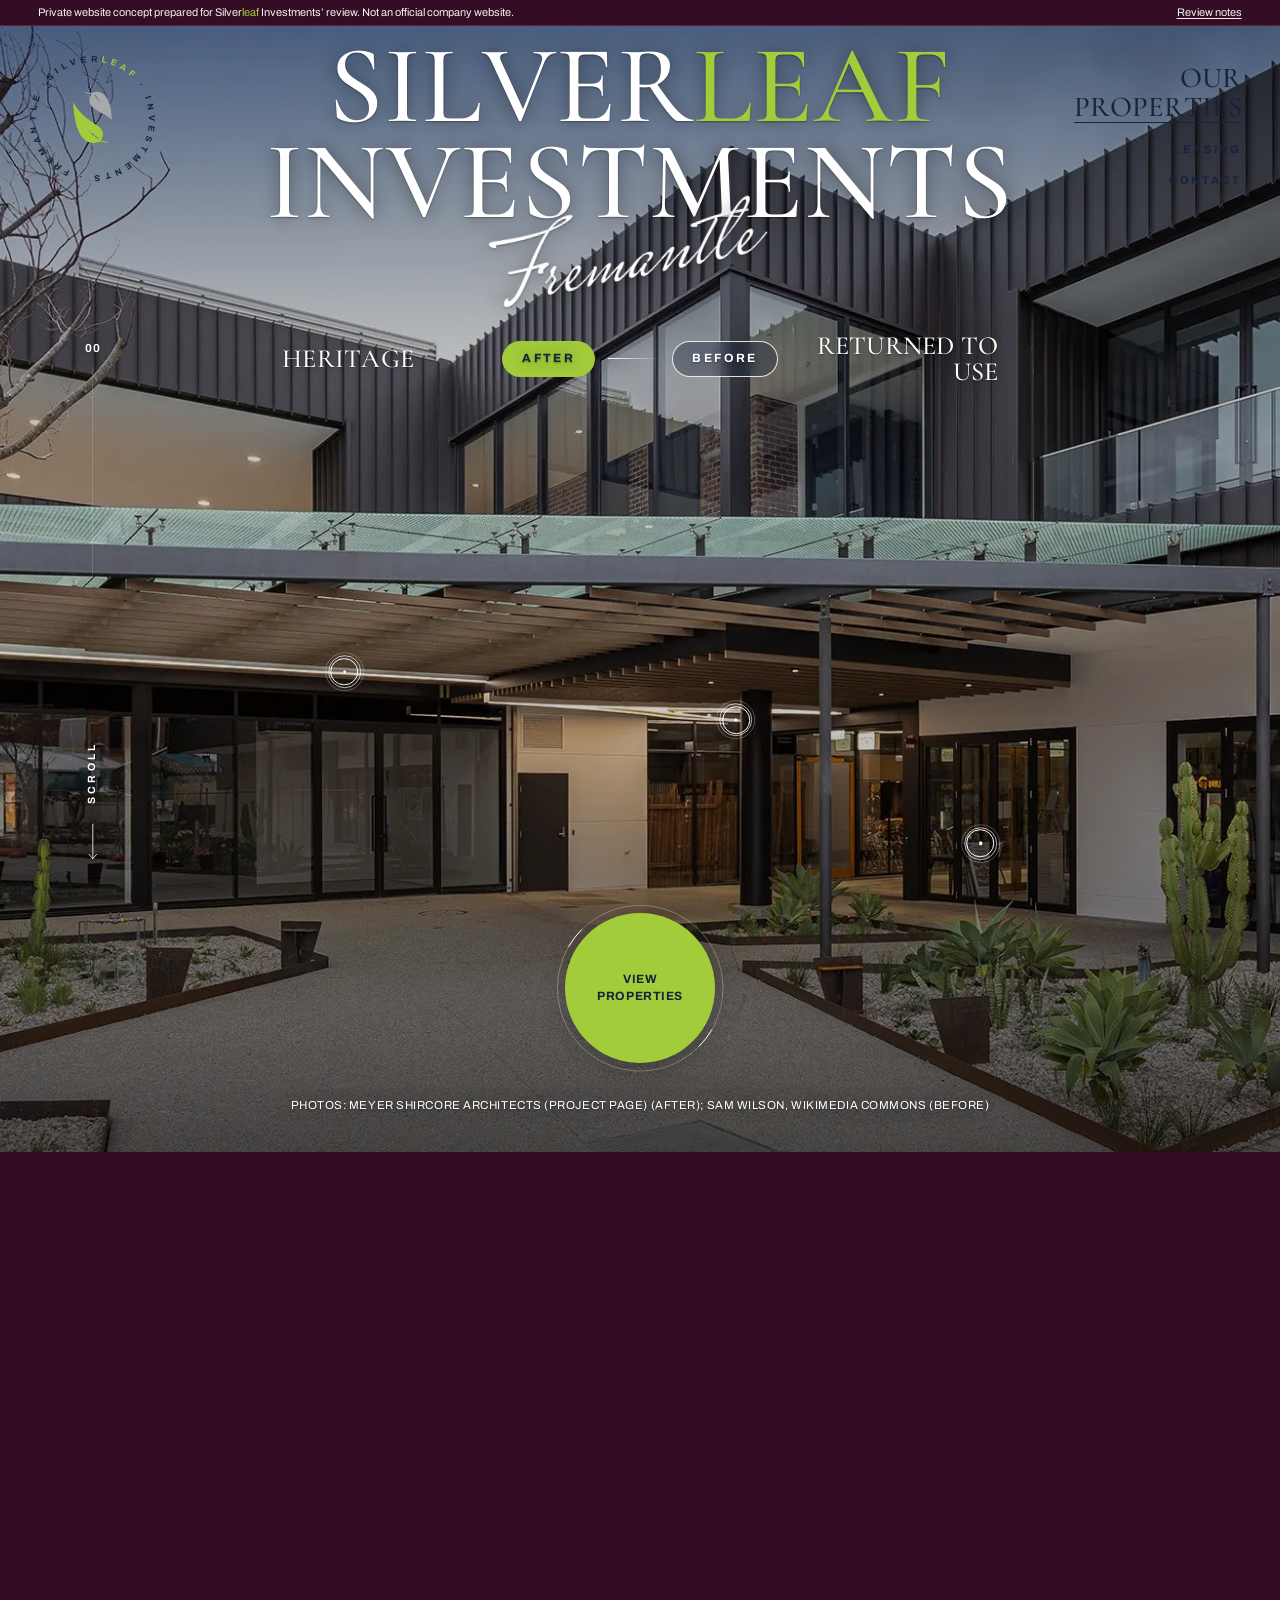
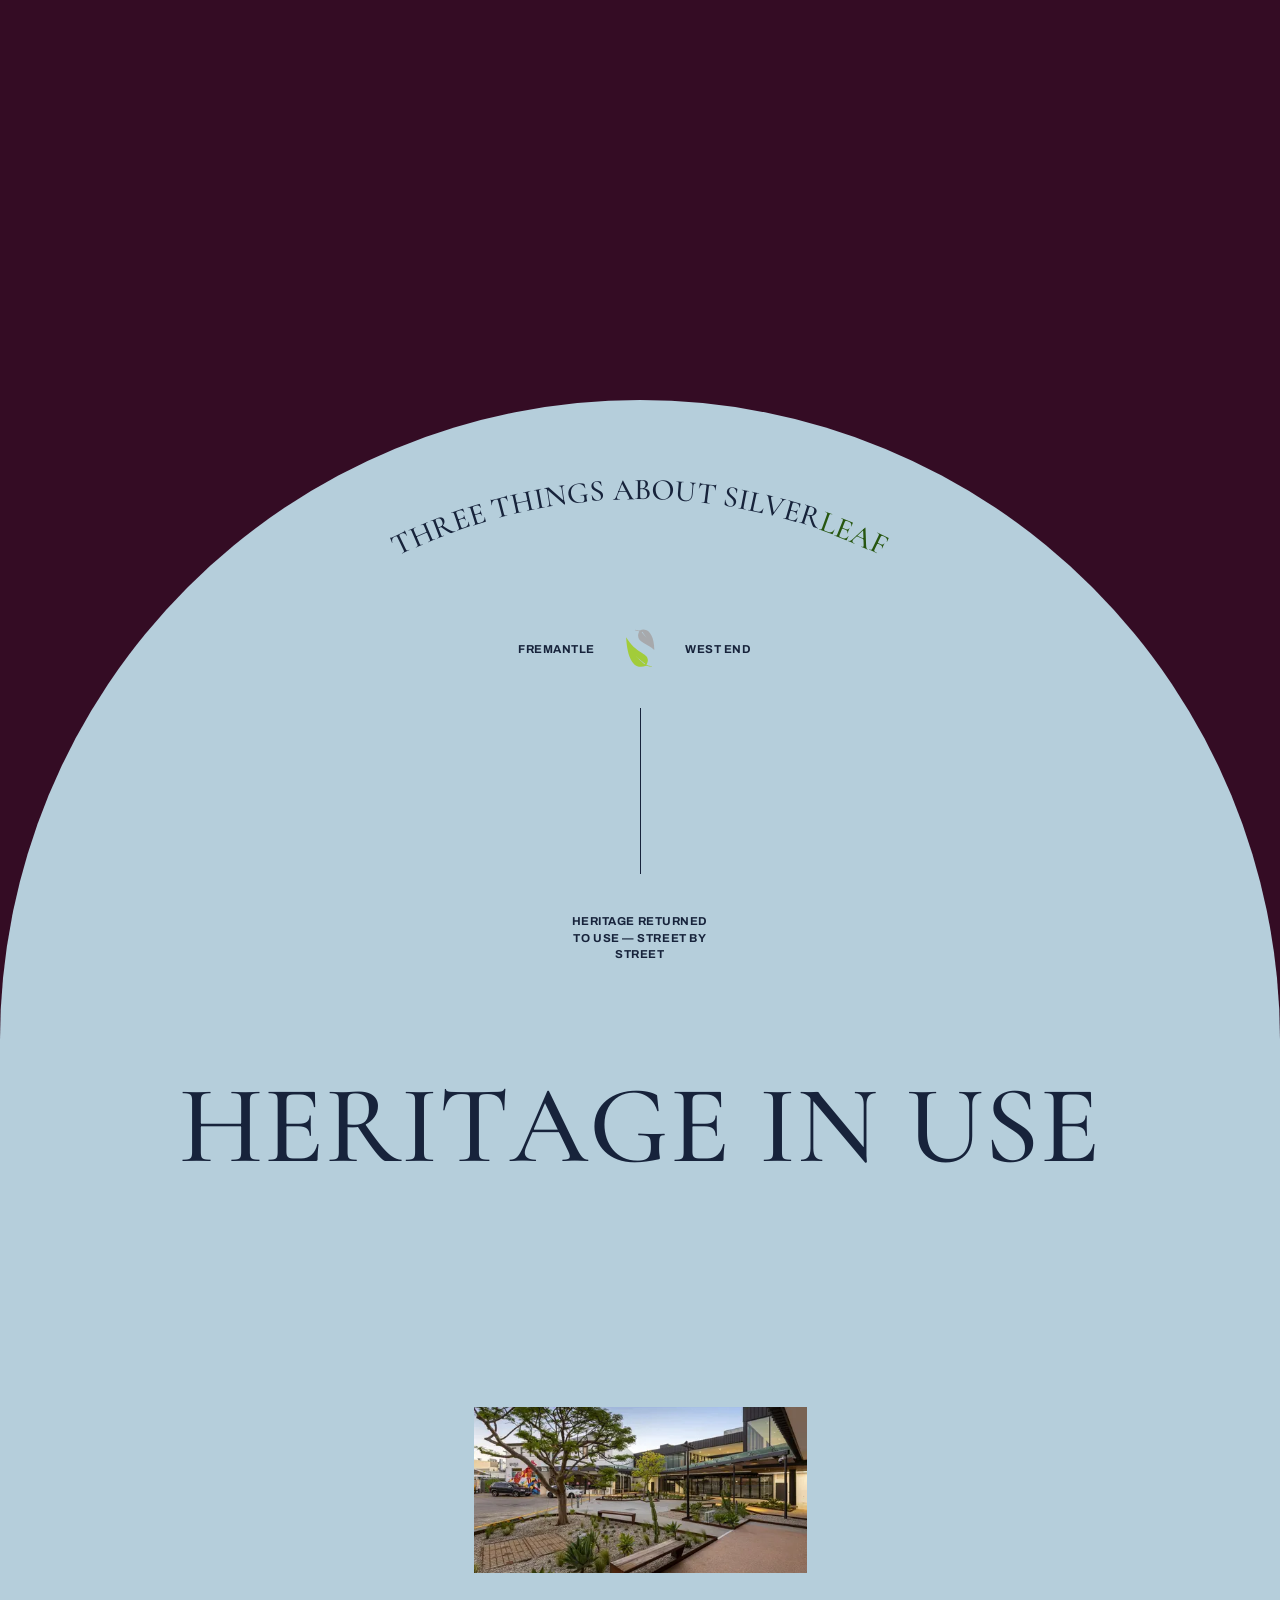
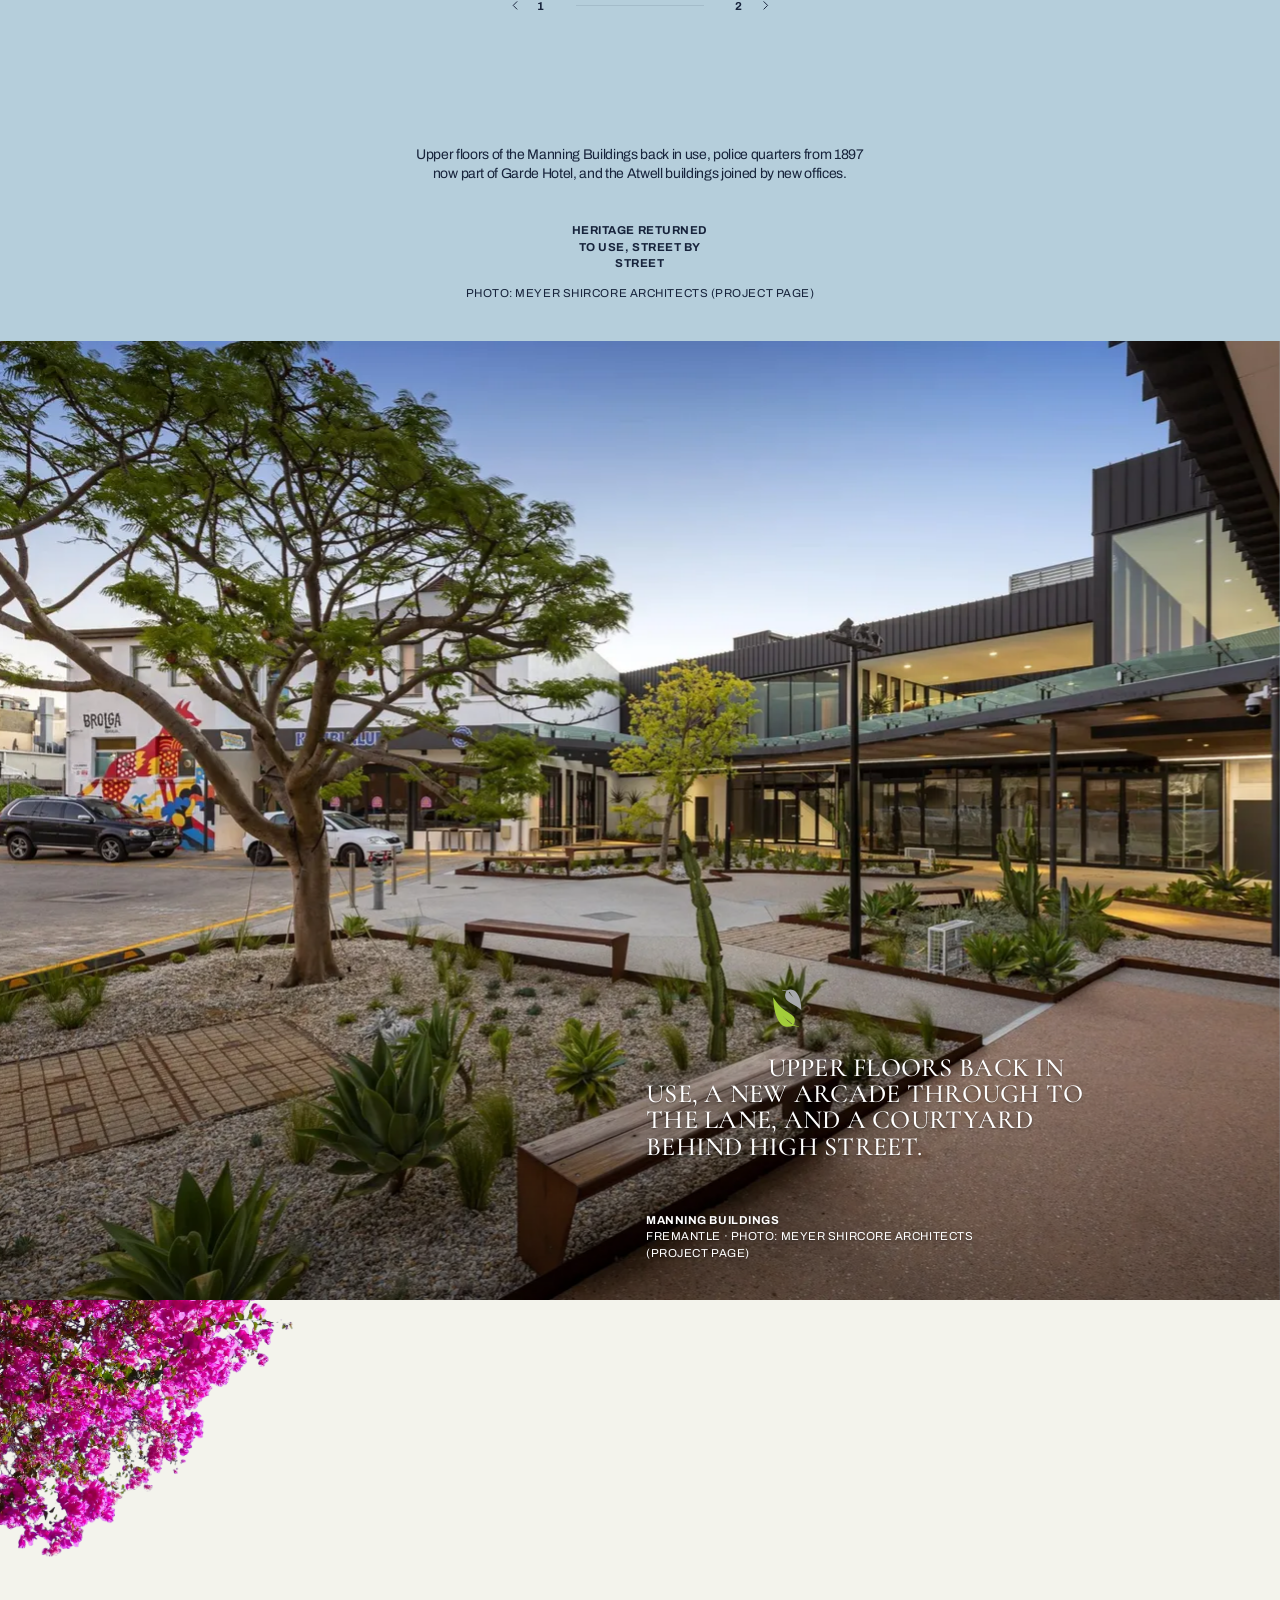
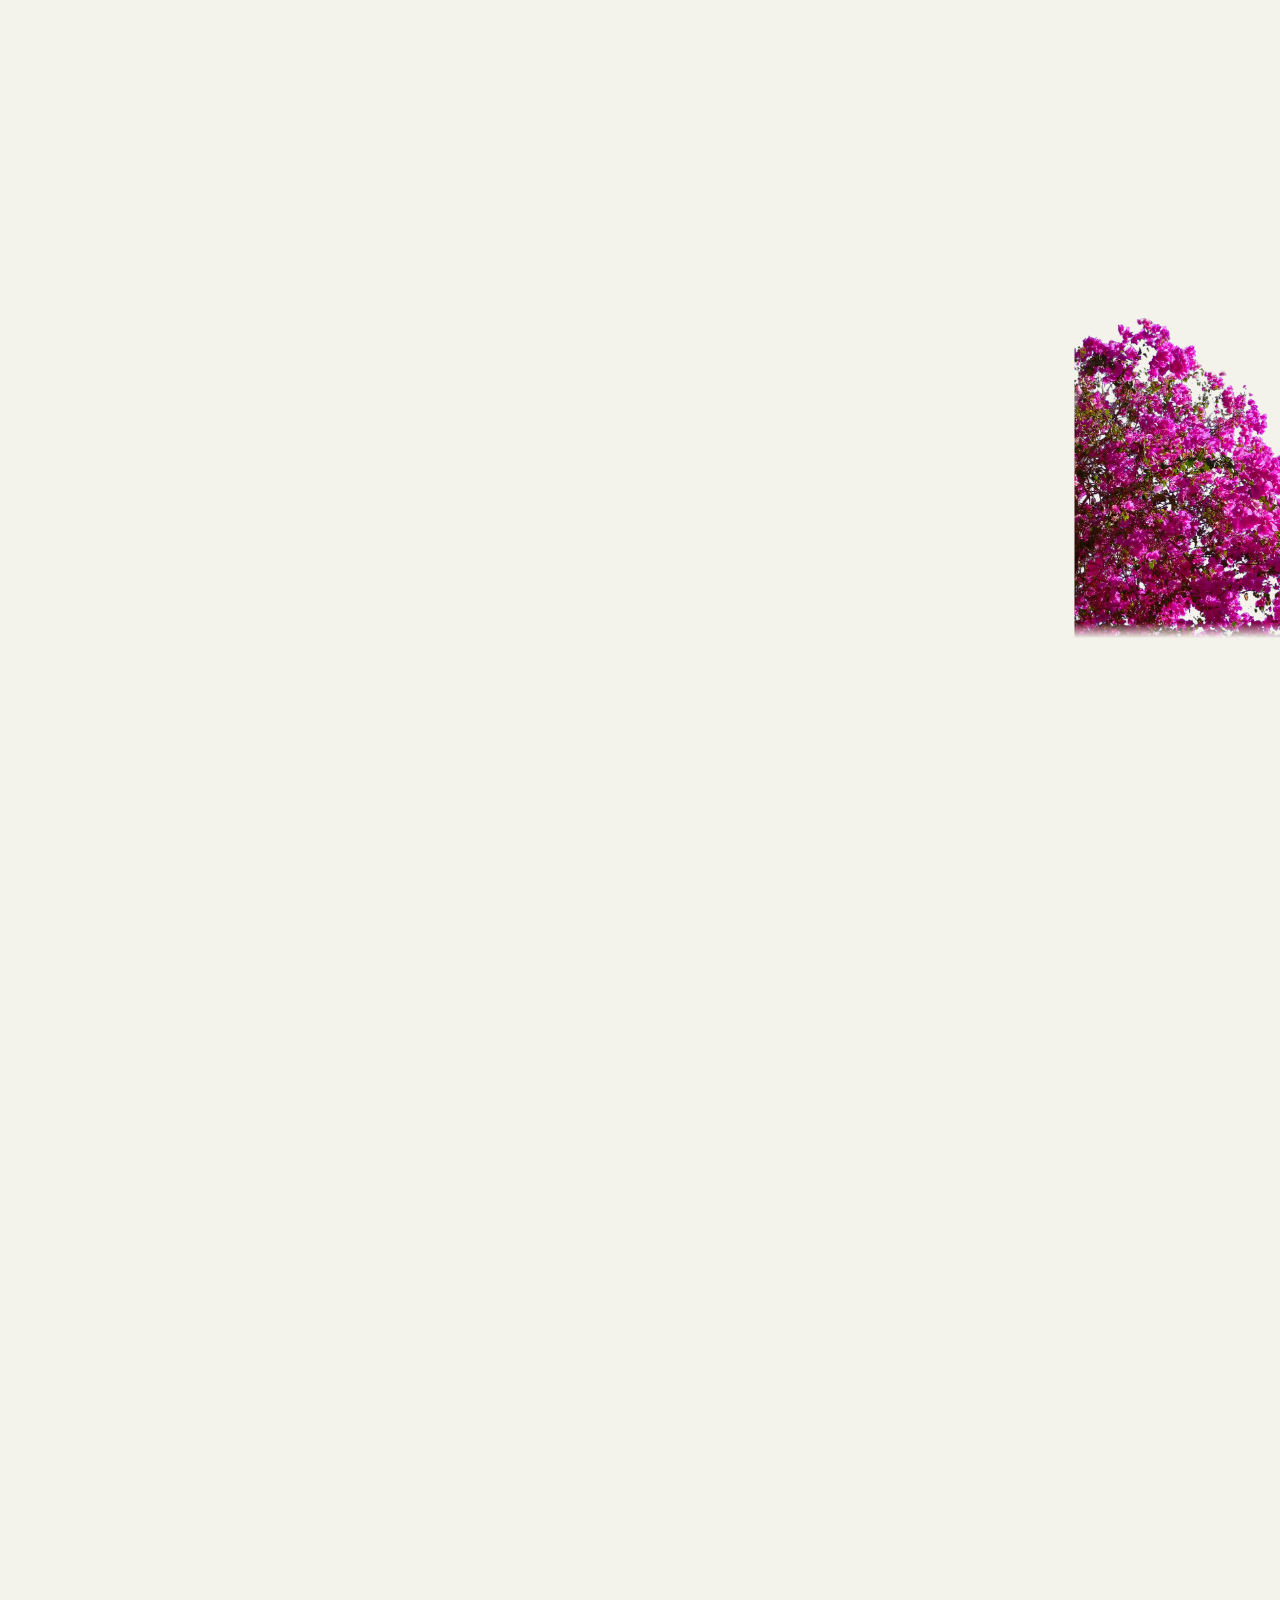
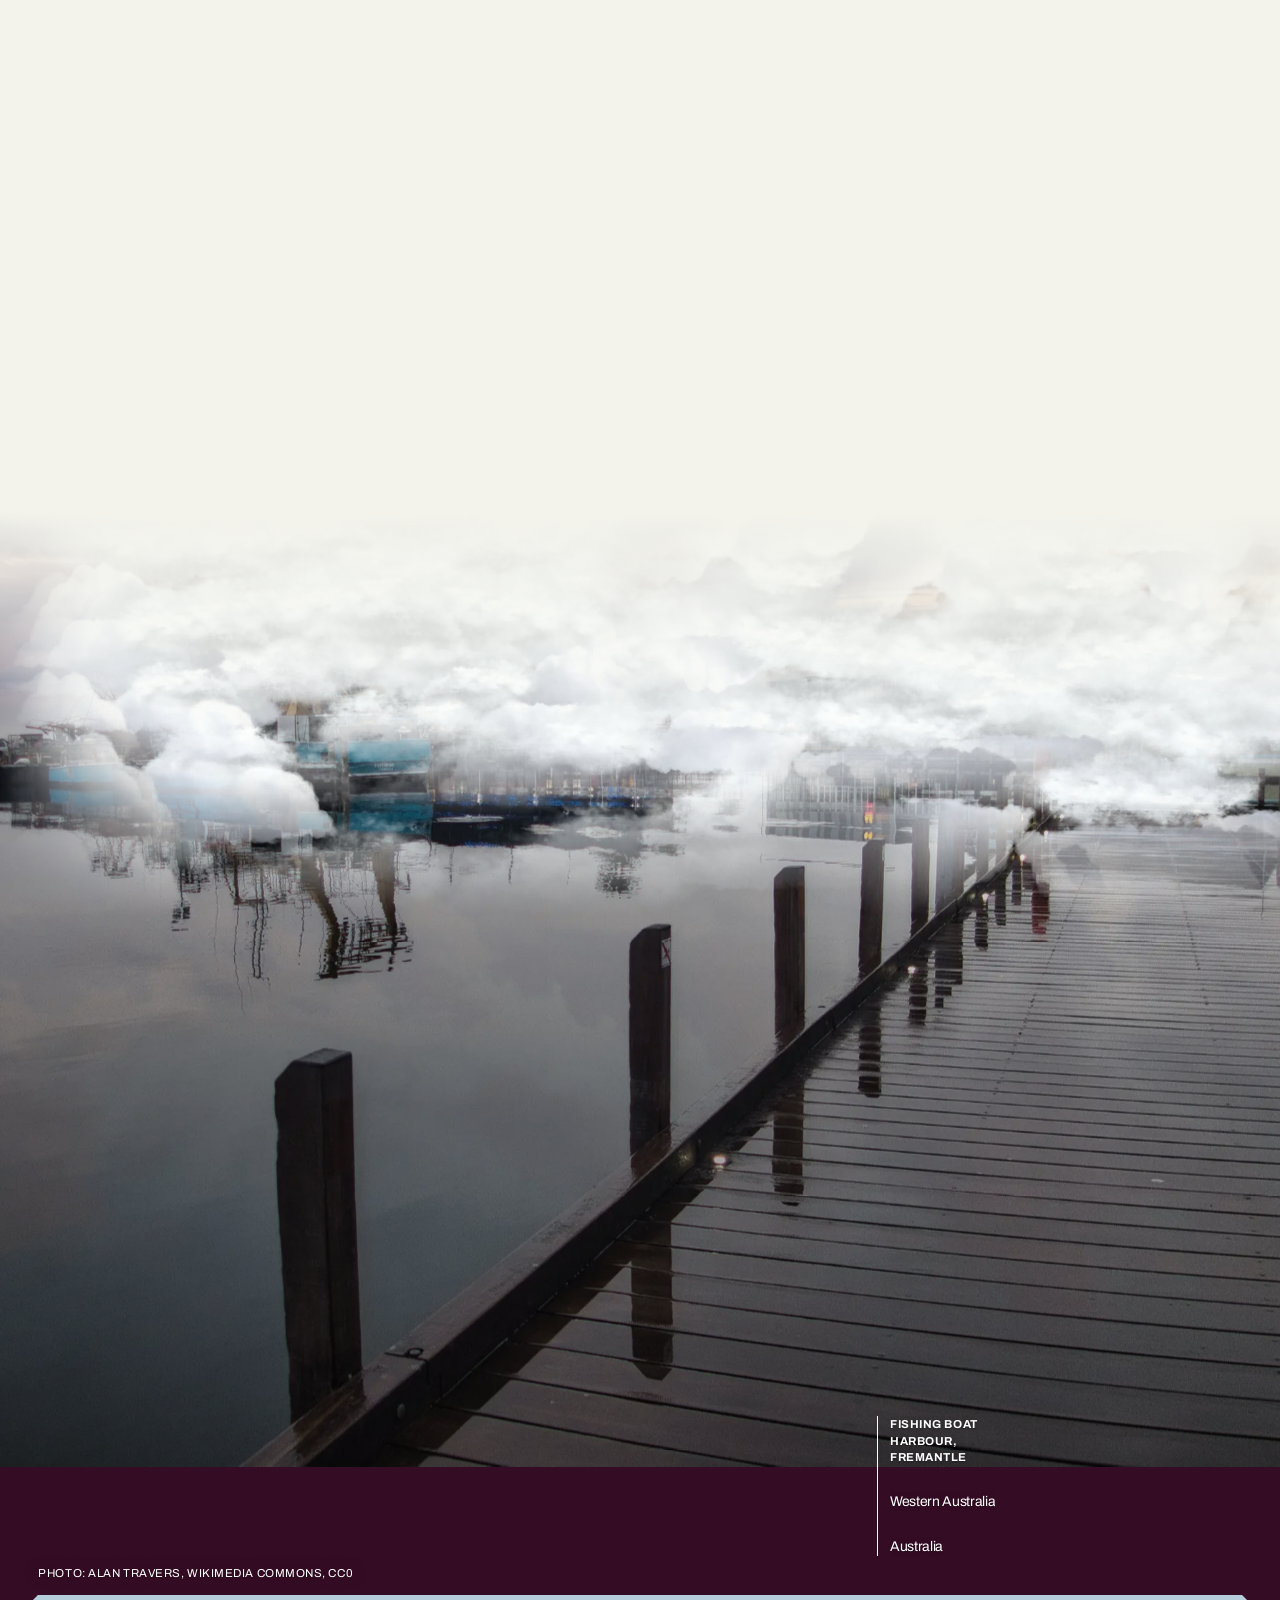
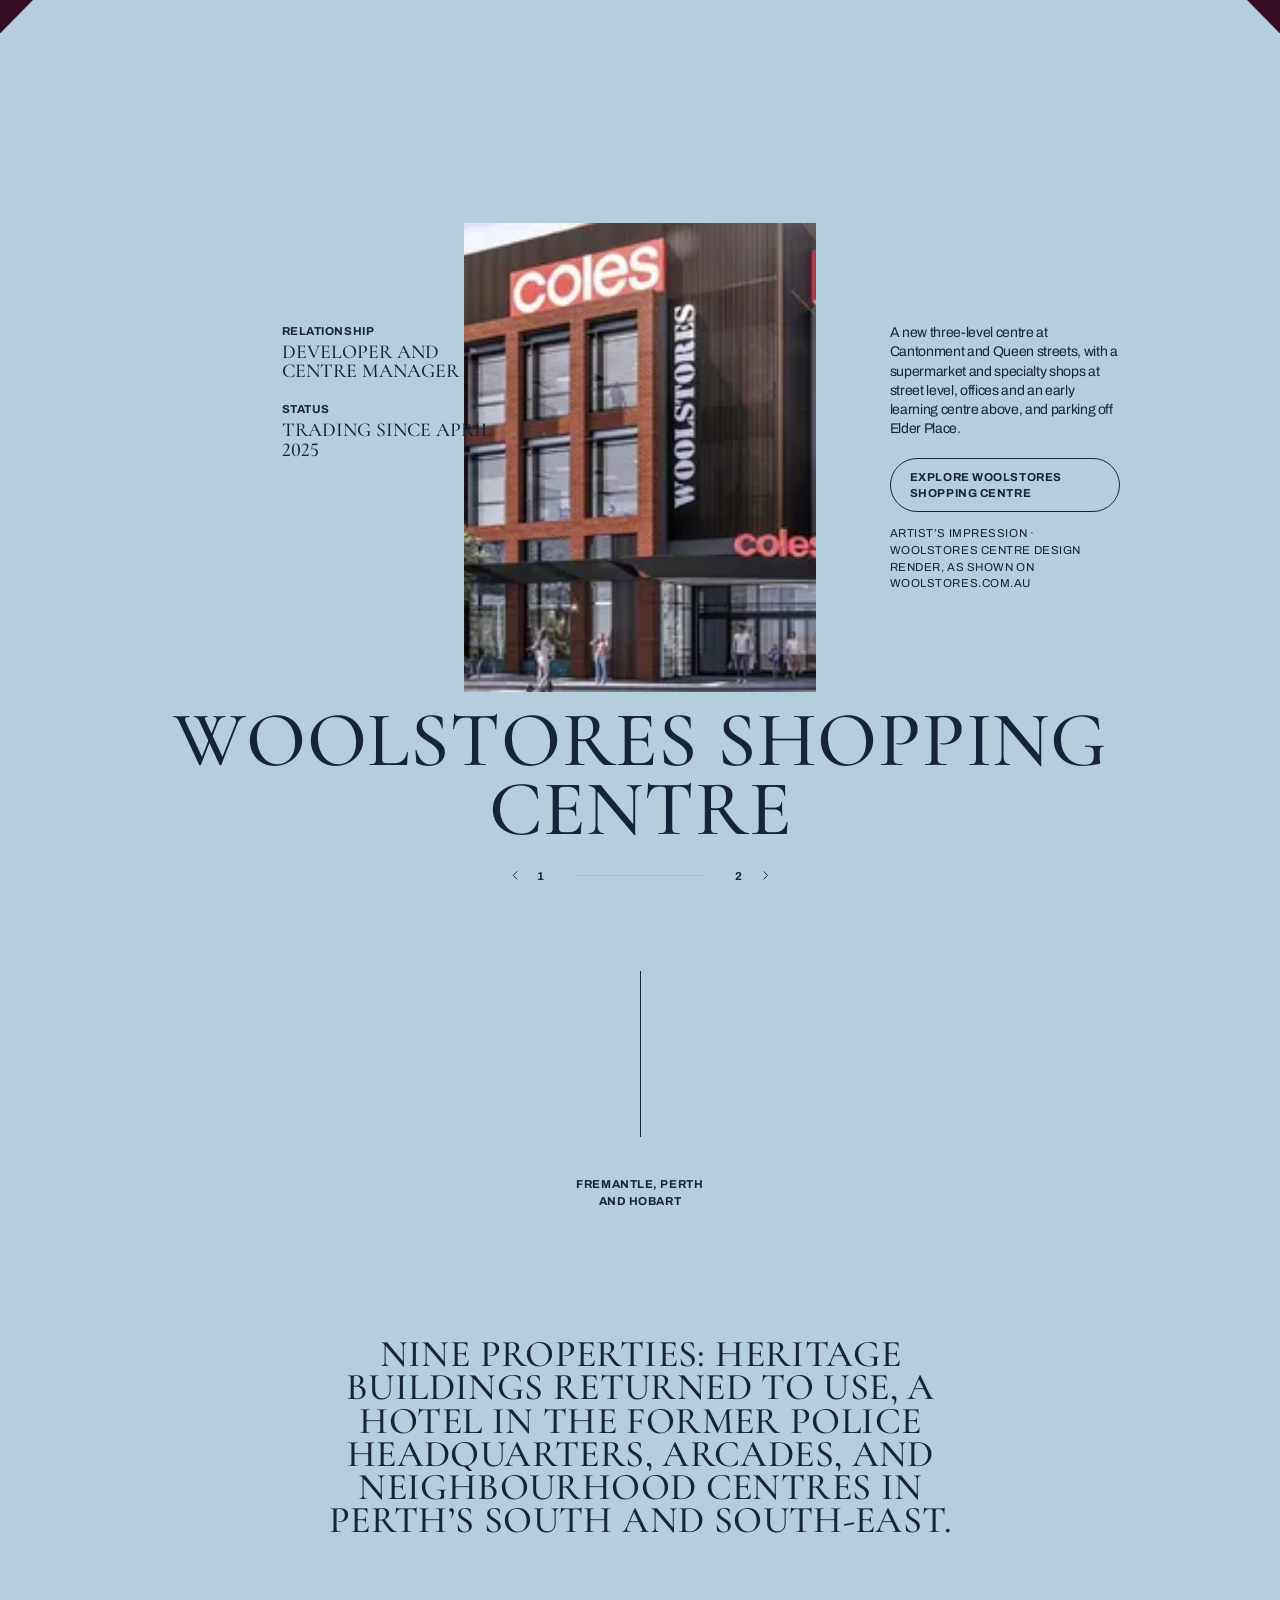
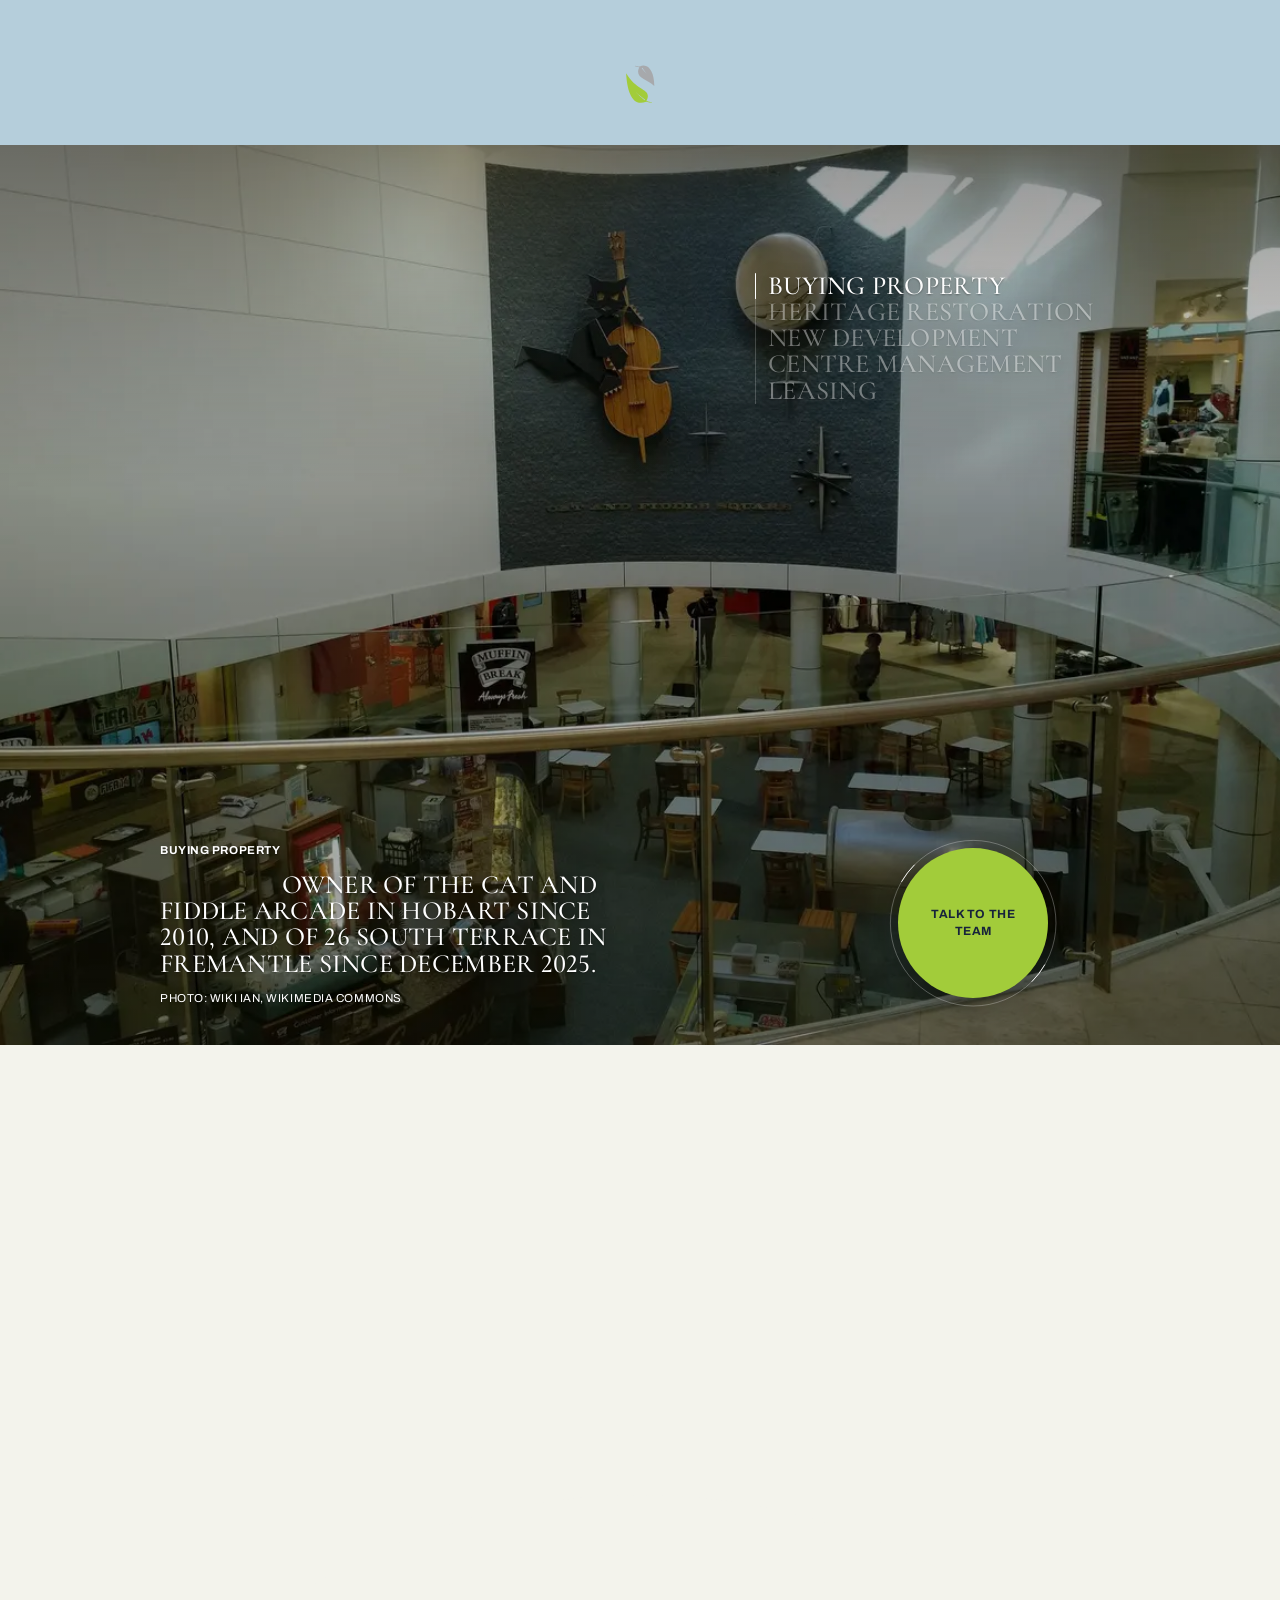
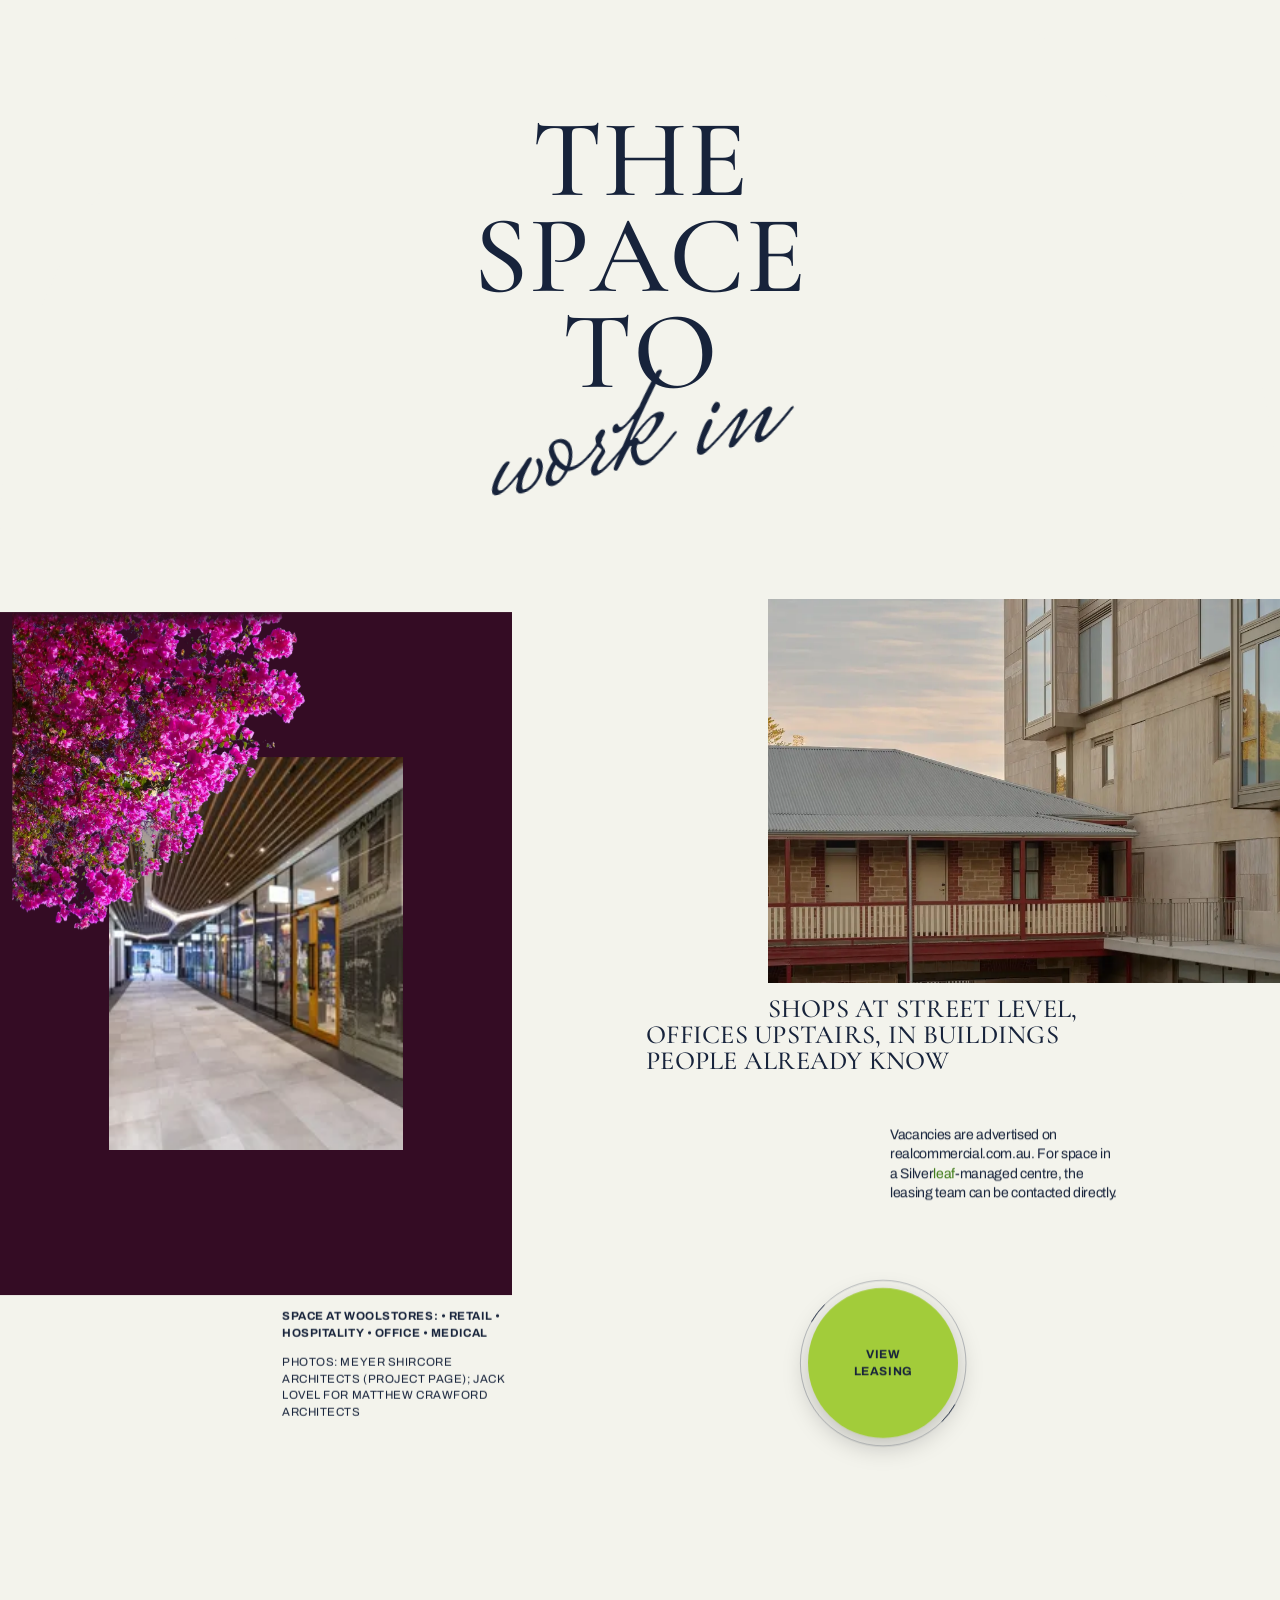
==== commit b3c083a4: "Opening screen: progress line now visibly fills; about 6 s instead of 11 s; logo clear of the notice" ====
--- a/index.html
+++ b/index.html
@@ -11,7 +11,7 @@
           if (!r.classList.contains('motion-ready')) r.classList.remove('motion');
         }, 4000);
       })();
-    </script><link rel="stylesheet" href="assets/EraLayout.GsFCeU0r.css"><link rel="stylesheet" href="assets/index.BlK8M7nx.css"><style>.decor i{display:block;position:absolute}.decor .dt,.decor .db{left:var(--dc);right:var(--dc);background:currentColor;height:1px}.decor .dt{top:0}.decor .db{bottom:0}.decor .dl,.decor .dr{top:var(--dc);bottom:var(--dc);background:currentColor;width:1px}.decor .dl{left:0}.decor .dr{right:0}.decor .dc{width:var(--dc);height:var(--dc)}.decor .tl{background:linear-gradient(to bottom right,#0000 calc(50% - .6px),currentColor calc(50% - .6px) calc(50% + .6px),#0000 calc(50% + .6px));top:0;left:0}.decor .br{background:linear-gradient(to bottom right,#0000 calc(50% - .6px),currentColor calc(50% - .6px) calc(50% + .6px),#0000 calc(50% + .6px));bottom:0;right:0}.decor .tr{background:linear-gradient(to bottom left,#0000 calc(50% - .6px),currentColor calc(50% - .6px) calc(50% + .6px),#0000 calc(50% + .6px));top:0;right:0}.decor .bl{background:linear-gradient(to bottom left,#0000 calc(50% - .6px),currentColor calc(50% - .6px) calc(50% + .6px),#0000 calc(50% + .6px));bottom:0;left:0}
+    </script><link rel="stylesheet" href="assets/EraLayout.GsFCeU0r.css"><link rel="stylesheet" href="assets/index.i7nRnJe2.css"><style>.decor i{display:block;position:absolute}.decor .dt,.decor .db{left:var(--dc);right:var(--dc);background:currentColor;height:1px}.decor .dt{top:0}.decor .db{bottom:0}.decor .dl,.decor .dr{top:var(--dc);bottom:var(--dc);background:currentColor;width:1px}.decor .dl{left:0}.decor .dr{right:0}.decor .dc{width:var(--dc);height:var(--dc)}.decor .tl{background:linear-gradient(to bottom right,#0000 calc(50% - .6px),currentColor calc(50% - .6px) calc(50% + .6px),#0000 calc(50% + .6px));top:0;left:0}.decor .br{background:linear-gradient(to bottom right,#0000 calc(50% - .6px),currentColor calc(50% - .6px) calc(50% + .6px),#0000 calc(50% + .6px));bottom:0;right:0}.decor .tr{background:linear-gradient(to bottom left,#0000 calc(50% - .6px),currentColor calc(50% - .6px) calc(50% + .6px),#0000 calc(50% + .6px));top:0;right:0}.decor .bl{background:linear-gradient(to bottom left,#0000 calc(50% - .6px),currentColor calc(50% - .6px) calc(50% + .6px),#0000 calc(50% + .6px));bottom:0;left:0}
 .amen-area{height:calc(var(--vh) * 2.5 + 50rem);position:relative}.amen-screen{position:sticky;top:0}.amen-s{height:var(--vh);position:relative}.amen-cms{height:100%;position:relative}.amen-item{height:100%;display:none;position:absolute;inset:0}.amen-item:first-child{display:block;position:relative}.amen-slide{z-index:0;flex-direction:column;justify-content:flex-end;height:100%;display:flex;position:relative}.amen-slide__b{z-index:1;position:relative}.amen-slide__label{grid-area:1/2/2/6}.amen-slide__desc{grid-area:2/2/3/6}.amen-item--text .amen-slide__img:after{content:"";z-index:1;pointer-events:none;background:linear-gradient(to top right,#0009,#0000 65%);position:absolute;inset:0}.amen-para+.amen-para{margin-top:var(--s12)}.amen-para{max-width:52ch}.amen-credit{margin-top:var(--s16)}.amen-slide__img{z-index:0;top:0;bottom:0;left:calc(var(--off) * -1);right:calc(var(--off) * -1);position:absolute}.amen-tabs-w{z-index:1;left:0;right:0;top:var(--s160);position:absolute}.amen-tabs{grid-area:1/7/2/10;position:relative}.amen-tabs__list{flex-direction:column;align-items:flex-start;display:flex}.amen-tab{text-align:left;opacity:.4;transition:opacity var(--dur-s) var(--e-out)}.amen-tab:hover,.amen-tab.is-active{opacity:1}.amen-tabs__line{top:0;bottom:0;left:calc(var(--s16) * -1);background:var(--line);width:1.25px;position:absolute}.amen-tabs__hilight{width:100%;height:calc(40 * var(--u));background:var(--fg);border-radius:2px}.amen-btn-w{z-index:2;left:0;right:0;bottom:var(--s48);pointer-events:none;position:absolute}.amen-btn{pointer-events:auto;grid-area:1/8/2/10}.amen-themes{inset:0 0 var(--vh) 0}.amen-themes__light{height:35rem}@media (width<=991px){.amen-slide__label{grid-area:1/2/2/5}.amen-slide__desc{grid-area:2/1/3/5}.amen-tabs-w{top:var(--s272)}.amen-tabs{grid-area:1/2/2/5}}
 .logo-lockup{width:100%;height:auto;display:block;overflow:visible}.cta-w{position:relative}.cta-s{z-index:1;aspect-ratio:144/168;pointer-events:none;position:relative}.cta-desc{pointer-events:auto;grid-area:1/4/2/8}.cta-sec .lf{text-shadow:0 0 10px #0000008c}.cta-sec .grad.top{background-image:linear-gradient(#0000009e,#00000040 60%,#0000)}.cta-title{pointer-events:auto;grid-area:1/3/2/9}.cta-btn{flex-direction:column;align-items:center;display:flex}.img-p{object-fit:cover;flex:none;width:100%;height:140%}.cta-credit{z-index:2;left:var(--off);bottom:calc(var(--off) + var(--cell-v) * 2 + var(--gap) + var(--s16));position:absolute}.ftr-w{margin-top:calc((var(--off) + var(--cell-v) * 2 + var(--gap)) * -1);position:relative}.ftr-top{z-index:1200;left:0;top:calc(100% - var(--off));height:var(--cell-h);transform-origin:0 0;align-items:center;gap:var(--s24);color:var(--fg);position:absolute;transform:rotate(-90deg)}.ftr-top .sdown__arrow{transform:none}.ftr-s{z-index:1;height:var(--vh);flex-direction:column;justify-content:space-between;display:flex;position:relative}.ftr-s__t{flex:1}.ftr-s__b{flex-direction:column;flex:1;justify-content:flex-end;display:flex}.ftr-contact{flex-direction:column;grid-area:1/3/2/9;align-items:center;display:flex}.ftr-logo{width:calc(150 * var(--u));color:var(--fg)}.ftr-phone{color:var(--fg);white-space:nowrap}.ftr-address{padding:0 var(--s48);text-align:center;flex-direction:column;grid-area:2/5/3/7;align-items:center;display:flex}.ftr-info{flex-direction:column;grid-area:1/3/2/6;justify-content:flex-end;display:flex}.ftr-credits{flex-direction:column;grid-area:1/6/2/9;justify-content:flex-end;align-items:flex-end;display:flex}.ftr-bg{z-index:-1;bottom:100%;left:calc(var(--off) * -1);right:calc(var(--off) * -1);height:calc(var(--vh) * 2);background:var(--bg);position:absolute}@media (width<=991px){.cta-s{aspect-ratio:2/6}.cta-desc,.cta-title,.ftr-contact{grid-area:1/1/2/5}.ftr-address{margin:0 calc(var(--gap) * -1);grid-area:2/2/3/4;padding:0}.ftr-info{grid-area:1/1/2/3}.ftr-credits{grid-area:1/3/2/5}}
 </style></head><body class="on-light"><a class="skip" href="#main">Skip to content</a><aside class="notice" aria-label="Concept notice"><span>Private website concept prepared for Silver<span class="lf">leaf</span> Investments’ review. Not an official company website.</span><a href="review-notes/index.html">Review notes</a></aside><header class="hdr"><a class="hdr-logo on-color" data-theme href="./" aria-label="Silverleaf Investments, home"><span class="symbol hdr-logo__sym"><svg class="logo-mark leaf-mark" viewBox="31.42 0.2 40 40" aria-hidden="true"><path fill="var(--logo-grey, #A7A9AC)" fill-rule="evenodd" d="M50.718 1.905 C44.854 14.170 57.644 14.059 66.083 22.031 C66.268 8.605 60.378 -2.847 50.718 1.905Z M52.982 3.493 L53.197 3.773 L53.413 4.052 L53.632 4.330 L53.851 4.607 L54.072 4.882 L54.294 5.156 L54.518 5.429 L54.743 5.700 L54.970 5.970 L55.198 6.239 L55.427 6.507 L55.658 6.773 L55.890 7.037 L56.123 7.301 L56.358 7.563 L56.594 7.824 L56.831 8.084 L57.070 8.342 L57.310 8.599 L57.552 8.854 L57.795 9.109 L58.039 9.362 L58.285 9.613 L58.315 9.587 L58.096 9.312 L57.878 9.036 L57.662 8.759 L57.448 8.482 L57.236 8.203 L57.025 7.923 L56.815 7.642 L56.607 7.360 L56.401 7.077 L56.196 6.793 L55.993 6.508 L55.792 6.222 L55.592 5.935 L55.394 5.648 L55.197 5.359 L55.002 5.069 L54.809 4.778 L54.617 4.486 L54.427 4.193 L54.238 3.899 L54.051 3.604 L53.866 3.308 L53.681 3.010Z"></path><path fill="var(--logo-grey, #A7A9AC)" d="M53.302 1.922 L52.980 1.925 L52.662 1.924 L52.344 1.919 L52.027 1.910 L51.710 1.897 L51.394 1.880 L51.077 1.858 L50.762 1.833 L50.447 1.804 L50.132 1.770 L49.817 1.733 L49.503 1.691 L49.190 1.645 L48.876 1.595 L48.564 1.541 L48.251 1.483 L47.939 1.421 L47.628 1.355 L47.317 1.285 L47.006 1.210 L46.696 1.132 L46.386 1.049 L46.075 0.961 L45.925 1.439 L46.233 1.546 L46.544 1.649 L46.856 1.748 L47.168 1.844 L47.482 1.935 L47.796 2.022 L48.112 2.105 L48.428 2.184 L48.745 2.259 L49.064 2.329 L49.383 2.396 L49.703 2.458 L50.024 2.517 L50.346 2.571 L50.669 2.621 L50.993 2.667 L51.317 2.709 L51.643 2.746 L51.970 2.780 L52.297 2.809 L52.625 2.834 L52.955 2.855 L53.282 2.872Z"></path><path fill="var(--leaf, #A2CC3A)" fill-rule="evenodd" d="M57.532 38.500 C64.951 23.866 48.748 29.249 36.760 8.724 C37.833 27.298 42.806 44.085 57.532 38.500Z M56.430 36.212 L56.016 35.909 L55.604 35.606 L55.193 35.301 L54.784 34.995 L54.375 34.687 L53.968 34.377 L53.561 34.067 L53.156 33.754 L52.752 33.440 L52.349 33.125 L51.947 32.808 L51.547 32.489 L51.147 32.169 L50.749 31.848 L50.351 31.525 L49.955 31.200 L49.560 30.874 L49.166 30.546 L48.773 30.217 L48.382 29.887 L47.991 29.554 L47.602 29.221 L47.214 28.885 L47.186 28.915 L47.551 29.276 L47.917 29.636 L48.284 29.994 L48.652 30.352 L49.022 30.707 L49.393 31.062 L49.766 31.415 L50.140 31.767 L50.515 32.117 L50.891 32.466 L51.269 32.814 L51.648 33.160 L52.028 33.505 L52.410 33.849 L52.793 34.191 L53.178 34.532 L53.563 34.872 L53.950 35.210 L54.339 35.547 L54.728 35.882 L55.119 36.216 L55.512 36.549 L55.905 36.880Z"></path><path fill="var(--leaf, #A2CC3A)" d="M56.141 37.900 L56.449 38.012 L56.760 38.121 L57.073 38.226 L57.386 38.327 L57.700 38.423 L58.014 38.516 L58.330 38.604 L58.646 38.688 L58.963 38.768 L59.280 38.843 L59.599 38.915 L59.918 38.982 L60.238 39.045 L60.559 39.104 L60.880 39.159 L61.202 39.210 L61.525 39.256 L61.849 39.299 L62.173 39.337 L62.498 39.371 L62.824 39.401 L63.150 39.427 L63.476 39.449 L63.524 38.951 L63.204 38.910 L62.886 38.866 L62.569 38.817 L62.254 38.764 L61.940 38.708 L61.627 38.647 L61.316 38.583 L61.006 38.515 L60.696 38.442 L60.389 38.366 L60.082 38.286 L59.776 38.202 L59.472 38.114 L59.169 38.022 L58.867 37.926 L58.567 37.826 L58.267 37.722 L57.969 37.615 L57.672 37.503 L57.376 37.388 L57.081 37.269 L56.788 37.146 L56.493 37.017Z"></path></svg></span><span class="hdr-logo__ring" data-logo-ring aria-hidden="true"><svg viewBox="0 0 120 120"><defs><path id="ring" d="M60,60 m-47,0 a47,47 0 1,1 94,0 a47,47 0 1,1 -94,0"></path></defs><text><textPath href="#ring" startOffset="0" textLength="292">SILVER<tspan class="ring-leaf">LEAF</tspan> · INVESTMENTS · FREMANTLE · </textPath></text></svg></span></a><nav class="hdr-nav on-color" data-theme aria-label="Main"><div class="hdr-nav__list desk-f"><a class="u-link hdr-nav__main h6" href="portfolio/index.html"><span class="u-link__t">Our<br>Properties</span><span class="u-link__line" aria-hidden="true"></span></a><span class="u24" aria-hidden="true"></span><a class="nav-l2 l2" href="leasing/index.html"><span class="roll"><span class="roll__t">Leasing</span><span class="roll__t" aria-hidden="true">Leasing</span></span></a><span class="nav-gap" aria-hidden="true"></span><a class="nav-l2 l2" href="contact/index.html"><span class="roll"><span class="roll__t">Contact</span><span class="roll__t" aria-hidden="true">Contact</span></span></a></div><button class="hdr-menu-btn mob-f l2" type="button" aria-expanded="false" aria-controls="menu" data-menu-btn><span data-menu-label>Menu</span><span class="hdr-menu-btn__ico" aria-hidden="true"><i></i><i></i></span></button></nav></header><div class="sbar-w on-color desk-f" data-theme aria-hidden="true"><div class="sbar" data-sbar><div class="sbar__track"></div><div class="sbar__fill"></div><div class="sbar__thumb" data-sbar-thumb><span class="l1 ac" data-sbar-label>00</span></div></div></div><div class="sdown on-color desk-f" data-theme aria-hidden="true"><span class="sdown__arrow"><svg viewBox="0 0 48 12"><path d="M0 6h44M38 1l6 5-6 5" fill="none" stroke="currentColor" stroke-width="1"></path></svg></span><span class="l2">Scroll</span></div><div class="menu on-color" id="menu" data-menu hidden><nav class="menu__list" aria-label="Menu"><a class="h3" href="./">Home</a><a class="h3" href="portfolio/index.html">Our properties</a><a class="h3" href="about/index.html">About</a><a class="h3" href="leasing/index.html">Leasing</a><a class="h3" href="contact/index.html">Contact</a></nav><p class="l1 menu__foot">Level 2, 25 Cantonment Street, Fremantle WA 6160<br><a href="tel:+61893355492">08 9335 5492</a></p></div><div class="tips" data-tips aria-hidden="true"></div><main id="main" tabindex="-1"><div class="pre on-dark" data-preloader style="--arch-mask:url(&quot;data:image/svg+xml,%3Csvg xmlns='http://www.w3.org/2000/svg' viewBox='0 0 560 2592' preserveAspectRatio='none'%3E%3Cpath d='M0 0H280A280 280 0 0 0 0 280Z M560 0H280A280 280 0 0 1 560 280Z' fill='white'/%3E%3C/svg%3E&quot;)" aria-hidden="true"><div class="pre__ctn ctn"><div class="pre__t"><div class="u48"></div><div class="s-logo"><span class="symbol" data-part="ctn"><svg class="logo-mark leaf-mark" viewBox="31.42 0.2 40 40" aria-hidden="true"><path fill="var(--logo-grey, #A7A9AC)" fill-rule="evenodd" d="M50.718 1.905 C44.854 14.170 57.644 14.059 66.083 22.031 C66.268 8.605 60.378 -2.847 50.718 1.905Z M52.982 3.493 L53.197 3.773 L53.413 4.052 L53.632 4.330 L53.851 4.607 L54.072 4.882 L54.294 5.156 L54.518 5.429 L54.743 5.700 L54.970 5.970 L55.198 6.239 L55.427 6.507 L55.658 6.773 L55.890 7.037 L56.123 7.301 L56.358 7.563 L56.594 7.824 L56.831 8.084 L57.070 8.342 L57.310 8.599 L57.552 8.854 L57.795 9.109 L58.039 9.362 L58.285 9.613 L58.315 9.587 L58.096 9.312 L57.878 9.036 L57.662 8.759 L57.448 8.482 L57.236 8.203 L57.025 7.923 L56.815 7.642 L56.607 7.360 L56.401 7.077 L56.196 6.793 L55.993 6.508 L55.792 6.222 L55.592 5.935 L55.394 5.648 L55.197 5.359 L55.002 5.069 L54.809 4.778 L54.617 4.486 L54.427 4.193 L54.238 3.899 L54.051 3.604 L53.866 3.308 L53.681 3.010Z"></path><path fill="var(--logo-grey, #A7A9AC)" d="M53.302 1.922 L52.980 1.925 L52.662 1.924 L52.344 1.919 L52.027 1.910 L51.710 1.897 L51.394 1.880 L51.077 1.858 L50.762 1.833 L50.447 1.804 L50.132 1.770 L49.817 1.733 L49.503 1.691 L49.190 1.645 L48.876 1.595 L48.564 1.541 L48.251 1.483 L47.939 1.421 L47.628 1.355 L47.317 1.285 L47.006 1.210 L46.696 1.132 L46.386 1.049 L46.075 0.961 L45.925 1.439 L46.233 1.546 L46.544 1.649 L46.856 1.748 L47.168 1.844 L47.482 1.935 L47.796 2.022 L48.112 2.105 L48.428 2.184 L48.745 2.259 L49.064 2.329 L49.383 2.396 L49.703 2.458 L50.024 2.517 L50.346 2.571 L50.669 2.621 L50.993 2.667 L51.317 2.709 L51.643 2.746 L51.970 2.780 L52.297 2.809 L52.625 2.834 L52.955 2.855 L53.282 2.872Z"></path><path fill="var(--leaf, #A2CC3A)" fill-rule="evenodd" d="M57.532 38.500 C64.951 23.866 48.748 29.249 36.760 8.724 C37.833 27.298 42.806 44.085 57.532 38.500Z M56.430 36.212 L56.016 35.909 L55.604 35.606 L55.193 35.301 L54.784 34.995 L54.375 34.687 L53.968 34.377 L53.561 34.067 L53.156 33.754 L52.752 33.440 L52.349 33.125 L51.947 32.808 L51.547 32.489 L51.147 32.169 L50.749 31.848 L50.351 31.525 L49.955 31.200 L49.560 30.874 L49.166 30.546 L48.773 30.217 L48.382 29.887 L47.991 29.554 L47.602 29.221 L47.214 28.885 L47.186 28.915 L47.551 29.276 L47.917 29.636 L48.284 29.994 L48.652 30.352 L49.022 30.707 L49.393 31.062 L49.766 31.415 L50.140 31.767 L50.515 32.117 L50.891 32.466 L51.269 32.814 L51.648 33.160 L52.028 33.505 L52.410 33.849 L52.793 34.191 L53.178 34.532 L53.563 34.872 L53.950 35.210 L54.339 35.547 L54.728 35.882 L55.119 36.216 L55.512 36.549 L55.905 36.880Z"></path><path fill="var(--leaf, #A2CC3A)" d="M56.141 37.900 L56.449 38.012 L56.760 38.121 L57.073 38.226 L57.386 38.327 L57.700 38.423 L58.014 38.516 L58.330 38.604 L58.646 38.688 L58.963 38.768 L59.280 38.843 L59.599 38.915 L59.918 38.982 L60.238 39.045 L60.559 39.104 L60.880 39.159 L61.202 39.210 L61.525 39.256 L61.849 39.299 L62.173 39.337 L62.498 39.371 L62.824 39.401 L63.150 39.427 L63.476 39.449 L63.524 38.951 L63.204 38.910 L62.886 38.866 L62.569 38.817 L62.254 38.764 L61.940 38.708 L61.627 38.647 L61.316 38.583 L61.006 38.515 L60.696 38.442 L60.389 38.366 L60.082 38.286 L59.776 38.202 L59.472 38.114 L59.169 38.022 L58.867 37.926 L58.567 37.826 L58.267 37.722 L57.969 37.615 L57.672 37.503 L57.376 37.388 L57.081 37.269 L56.788 37.146 L56.493 37.017Z"></path></svg></span></div></div><div class="pre__c grid"><div class="pre__side-l"><p class="c1 ac" data-part="h">Western</p></div><div class="pre__logo"><p class="h3 ac" data-part="h">Silver<span class="lf">leaf</span><br>Investments</p><div class="pre__logo-a"><p class="a2 ac" data-part="a">Fremantle</p></div></div><div class="pre__side-r"><p class="c1 ac" data-part="h">Australia</p></div></div><div class="pre__b"><div class="grid"><div class="s-title"><div class="pre__progress" data-part="line"><div class="pre__fill"><div class="pre__track"></div></div></div><div class="u32"></div><p class="l1 ac" data-part="p">Silver<span class="lf">leaf</span> Investments<br>Heritage returned to use.</p></div></div><div class="u48"></div></div></div><div class="pre__arches"><div class="pre__arch is-1"></div><div class="pre__arch is-2"></div></div><div class="pre__bg"><div class="pre__bg-a"><span class="pre__watermark">Fremantle</span></div><div class="pre__bg-decor"><span class="decor" style="--dc:var(--s24)" aria-hidden="true"><i class="dt"></i><i class="db"></i><i class="dl"></i><i class="dr"></i><i class="dc tl"></i><i class="dc tr"></i><i class="dc bl"></i><i class="dc br"></i></span></div></div></div><section class="section clip on-color hero-sec" aria-labelledby="hero-title"><div class="ctn"><div class="hero-area" data-hero><div class="hero-w" data-tabs-hero><div class="hero-s" data-hero-s><div class="u48"></div><div class="u272 mob"></div><div class="grid"><div class="hero-logo"><h1 id="hero-title" class="h1 ac" data-r="h">Silver<span class="lf">leaf</span><br>Investments</h1><div class="hero-logo__a"><p class="a2 ac" data-r="a">Fremantle</p></div></div></div><div class="u48"></div><div class="grid"><p class="hero-title h5"><span class="al" data-r="h">Heritage</span><span class="hero-tabs" data-r="ctn" role="tablist" aria-label="Manning Buildings photograph"><button class="hero-tab l2 is-active" type="button" role="tab" aria-selected="true" data-tab-trigger="after">After</button><span class="hero-tabs__div is-after" data-tabs-divider aria-hidden="true"></span><button class="hero-tab l2" type="button" role="tab" aria-selected="false" data-tab-trigger="before">Before</button></span><span class="ar" data-r="h">returned to use</span></p></div></div><div class="hero-bg" data-hero-bg><div class="hero-bg__master"><div class="hero-bg__img" data-hero-img><div class="pins desk"><button class="pin" type="button" style="left:57.5%;top:62.5%" data-pin data-tip-trigger="arcade" aria-label="A new arcade: A new arcade runs from High Street through to Paddy Troy Lane, with a courtyard behind."><span class="pin__dot"></span><span class="pin__bg"><span class="pin__pulse" data-pin-pulse></span><span class="pin__pulse" data-pin-pulse></span></span></button><button class="pin" type="button" style="left:26.9%;top:58.3%" data-pin data-tip-trigger="upstairs" aria-label="Offices upstairs: Upper floors of the 1902–06 buildings returned to use as offices, above shops at street level."><span class="pin__dot"></span><span class="pin__bg"><span class="pin__pulse" data-pin-pulse></span><span class="pin__pulse" data-pin-pulse></span></span></button><button class="pin" type="button" style="left:76.6%;top:73.2%" data-pin data-tip-trigger="facades" aria-label="Restored facades: Facades restored on High, Market and William streets and South Terrace; redevelopment reported complete in July 2020."><span class="pin__dot"></span><span class="pin__bg"><span class="pin__pulse" data-pin-pulse></span><span class="pin__pulse" data-pin-pulse></span></span></button></div><div class="hero-bg__tab" data-tab-content="after"><img class="img hero-img" data-tab-img src="assets/manning-rear-completed.WaDLQTPi_1CLs2x.webp" alt="The completed rear additions to the Manning Buildings: dark-clad upper offices above a glazed entry canopy and landscaped forecourt." width="2400" height="1600"></div><div class="hero-bg__tab is-hidden" data-tab-content="before"><img class="img hero-img" data-tab-img src="assets/manning-rear-2019.WifOejfQ_Z1GsUpq.webp" alt="Building site at the rear of the Manning Buildings on William Street in August 2019, with machinery in front of the old brick rear walls and the Town Hall clock tower behind." width="2400" height="1800" loading="lazy"></div><div class="grad top xvh"></div><div class="grad bot x6"></div><div class="grad bot x6"></div></div><div class="hero-b"><div class="hero-b__btn"><div class="btn-circle roll-trigger" data-btn-circle data-magnetic data-r="ctn"><span class="btn-circle__label l1" data-magnetic-inner aria-hidden="true"><span class="roll"><span class="roll__t">View properties</span><span class="roll__t" aria-hidden="true">View properties</span></span></span><span class="btn-circle__bg" aria-hidden="true"><svg viewBox="0 0 208 208"><circle class="arc" cx="104" cy="104" r="103.5" fill="none" stroke="currentColor" stroke-width="1" transform="rotate(-150 104 104)" style="stroke-dasharray:27.12 650.31"></circle><circle class="arc" cx="104" cy="104" r="103.5" fill="none" stroke="currentColor" stroke-width="1" transform="rotate(30 104 104)" style="stroke-dasharray:27.12 650.31"></circle><circle class="track" cx="104" cy="104" r="103.5" fill="none" stroke-width="1"></circle></svg></span><a class="btn-circle__link" href="portfolio/index.html" aria-label="View properties"></a></div></div><div class="u32"></div><p class="hero-credit l1 reg ac">Photos: Meyer Shircore Architects (project page) (after); Sam Wilson, Wikimedia Commons (before)</p><div class="u48"></div></div></div></div></div><div class="themes hero-themes" aria-hidden="true"><div class="themes__fill" data-bg="color"></div><div class="hero-themes__light" data-bg="light"></div></div></div></div><template data-tip-templates><div class="tip" data-tip="arcade"><div class="tip__card"><span class="decor" style="--dc:var(--s16)" aria-hidden="true"><i class="dt"></i><i class="db"></i><i class="dl"></i><i class="dr"></i><i class="dc tl"></i><i class="dc tr"></i><i class="dc bl"></i><i class="dc br"></i></span><p class="h5">A new arcade</p><p class="p1">A new arcade runs from High Street through to Paddy Troy Lane, with a courtyard behind.</p></div></div><div class="tip" data-tip="upstairs"><div class="tip__card"><span class="decor" style="--dc:var(--s16)" aria-hidden="true"><i class="dt"></i><i class="db"></i><i class="dl"></i><i class="dr"></i><i class="dc tl"></i><i class="dc tr"></i><i class="dc bl"></i><i class="dc br"></i></span><p class="h5">Offices upstairs</p><p class="p1">Upper floors of the 1902–06 buildings returned to use as offices, above shops at street level.</p></div></div><div class="tip" data-tip="facades"><div class="tip__card"><span class="decor" style="--dc:var(--s16)" aria-hidden="true"><i class="dt"></i><i class="db"></i><i class="dl"></i><i class="dr"></i><i class="dc tl"></i><i class="dc tr"></i><i class="dc bl"></i><i class="dc br"></i></span><p class="h5">Restored facades</p><p class="p1">Facades restored on High, Market and William streets and South Terrace; redevelopment reported complete in July 2020.</p></div></div></template></section><section class="section arch clip on-brand arch-sec" aria-labelledby="arch-title"><div class="ctn"><div class="arch-intro" data-arch-intro><div class="u48 mob"></div><div class="u272 mob"></div><div class="s-logo"><div class="s-logo__l"><p class="l1 ac" data-r="p">Fremantle</p></div><span class="symbol" data-r="ctn"><svg class="logo-mark leaf-mark" viewBox="31.42 0.2 40 40" aria-hidden="true"><path fill="var(--logo-grey, #A7A9AC)" fill-rule="evenodd" d="M50.718 1.905 C44.854 14.170 57.644 14.059 66.083 22.031 C66.268 8.605 60.378 -2.847 50.718 1.905Z M52.982 3.493 L53.197 3.773 L53.413 4.052 L53.632 4.330 L53.851 4.607 L54.072 4.882 L54.294 5.156 L54.518 5.429 L54.743 5.700 L54.970 5.970 L55.198 6.239 L55.427 6.507 L55.658 6.773 L55.890 7.037 L56.123 7.301 L56.358 7.563 L56.594 7.824 L56.831 8.084 L57.070 8.342 L57.310 8.599 L57.552 8.854 L57.795 9.109 L58.039 9.362 L58.285 9.613 L58.315 9.587 L58.096 9.312 L57.878 9.036 L57.662 8.759 L57.448 8.482 L57.236 8.203 L57.025 7.923 L56.815 7.642 L56.607 7.360 L56.401 7.077 L56.196 6.793 L55.993 6.508 L55.792 6.222 L55.592 5.935 L55.394 5.648 L55.197 5.359 L55.002 5.069 L54.809 4.778 L54.617 4.486 L54.427 4.193 L54.238 3.899 L54.051 3.604 L53.866 3.308 L53.681 3.010Z"></path><path fill="var(--logo-grey, #A7A9AC)" d="M53.302 1.922 L52.980 1.925 L52.662 1.924 L52.344 1.919 L52.027 1.910 L51.710 1.897 L51.394 1.880 L51.077 1.858 L50.762 1.833 L50.447 1.804 L50.132 1.770 L49.817 1.733 L49.503 1.691 L49.190 1.645 L48.876 1.595 L48.564 1.541 L48.251 1.483 L47.939 1.421 L47.628 1.355 L47.317 1.285 L47.006 1.210 L46.696 1.132 L46.386 1.049 L46.075 0.961 L45.925 1.439 L46.233 1.546 L46.544 1.649 L46.856 1.748 L47.168 1.844 L47.482 1.935 L47.796 2.022 L48.112 2.105 L48.428 2.184 L48.745 2.259 L49.064 2.329 L49.383 2.396 L49.703 2.458 L50.024 2.517 L50.346 2.571 L50.669 2.621 L50.993 2.667 L51.317 2.709 L51.643 2.746 L51.970 2.780 L52.297 2.809 L52.625 2.834 L52.955 2.855 L53.282 2.872Z"></path><path fill="var(--leaf, #A2CC3A)" fill-rule="evenodd" d="M57.532 38.500 C64.951 23.866 48.748 29.249 36.760 8.724 C37.833 27.298 42.806 44.085 57.532 38.500Z M56.430 36.212 L56.016 35.909 L55.604 35.606 L55.193 35.301 L54.784 34.995 L54.375 34.687 L53.968 34.377 L53.561 34.067 L53.156 33.754 L52.752 33.440 L52.349 33.125 L51.947 32.808 L51.547 32.489 L51.147 32.169 L50.749 31.848 L50.351 31.525 L49.955 31.200 L49.560 30.874 L49.166 30.546 L48.773 30.217 L48.382 29.887 L47.991 29.554 L47.602 29.221 L47.214 28.885 L47.186 28.915 L47.551 29.276 L47.917 29.636 L48.284 29.994 L48.652 30.352 L49.022 30.707 L49.393 31.062 L49.766 31.415 L50.140 31.767 L50.515 32.117 L50.891 32.466 L51.269 32.814 L51.648 33.160 L52.028 33.505 L52.410 33.849 L52.793 34.191 L53.178 34.532 L53.563 34.872 L53.950 35.210 L54.339 35.547 L54.728 35.882 L55.119 36.216 L55.512 36.549 L55.905 36.880Z"></path><path fill="var(--leaf, #A2CC3A)" d="M56.141 37.900 L56.449 38.012 L56.760 38.121 L57.073 38.226 L57.386 38.327 L57.700 38.423 L58.014 38.516 L58.330 38.604 L58.646 38.688 L58.963 38.768 L59.280 38.843 L59.599 38.915 L59.918 38.982 L60.238 39.045 L60.559 39.104 L60.880 39.159 L61.202 39.210 L61.525 39.256 L61.849 39.299 L62.173 39.337 L62.498 39.371 L62.824 39.401 L63.150 39.427 L63.476 39.449 L63.524 38.951 L63.204 38.910 L62.886 38.866 L62.569 38.817 L62.254 38.764 L61.940 38.708 L61.627 38.647 L61.316 38.583 L61.006 38.515 L60.696 38.442 L60.389 38.366 L60.082 38.286 L59.776 38.202 L59.472 38.114 L59.169 38.022 L58.867 37.926 L58.567 37.826 L58.267 37.722 L57.969 37.615 L57.672 37.503 L57.376 37.388 L57.081 37.269 L56.788 37.146 L56.493 37.017Z"></path></svg></span><div class="s-logo__r"><p class="l1 ac" data-r="p">West End</p></div></div><div class="u48"></div><div class="divider"><div class="line-v" data-r="line"></div></div><div class="u48"></div><div class="grid"><div class="s-title"><p class="l1 ac" data-r="p">Heritage returned to use — street by street</p></div></div><div class="u96"></div><div class="arch-intro__title" aria-hidden="true"><svg viewBox="0 0 1600 1600" class="desk"><defs><path id="arc-d" d="M 800,800 m -676,0 a 676,676 0 1,1 1352,0 a 676,676 0 1,1 -1352,0"></path></defs><text class="h4" text-anchor="middle" data-circle-text><textPath href="#arc-d" startOffset="25%">Three things about Silver<tspan class="lf-svg">leaf</tspan></textPath></text></svg><svg viewBox="0 0 416 416" class="mob"><defs><path id="arc-m" d="M 208,208 m -170,0 a 170,170 0 1,1 340,0 a 170,170 0 1,1 -340,0"></path></defs><text class="arch-intro__mob-t" text-anchor="middle" data-circle-text><textPath href="#arc-m" startOffset="25%">Three things about Silver<tspan class="lf-svg">leaf</tspan></textPath></text></svg></div><h2 id="arch-title" class="vh">Three things about Silver<span class="lf">leaf</span></h2></div></div></section><section class="section on-brand ben-sec" data-bg="light" data-snap aria-label="Three things about Silverleaf: slides"><div class="ctn"><div class="ben-s"><div class="grid ben-grid"><div class="ben-cms" data-slider aria-roledescription="carousel"><div class="ben-pag"><div class="u48"></div><div class="u16"></div><div class="ben-pag__ph"></div><div class="u16"></div><div data-r="ctn"><div class="pag" data-pag><button class="pag__prev" type="button" data-prev aria-label="Previous reason"><span class="pag__ico"><svg viewBox="0 0 16 16" aria-hidden="true"><path d="M10 3 5 8l5 5" fill="none" stroke="currentColor" stroke-width="1.2"/></svg></span><span class="pag__num l1" data-current aria-hidden="true">1</span></button><span class="pag__bar" aria-hidden="true"><span class="pag__fill" data-progress></span></span><button class="pag__next" type="button" data-next aria-label="Next reason"><span class="pag__num l1" data-next-num aria-hidden="true">2</span><span class="pag__ico" style="transform-box:fill-box"><svg style="transform:scaleX(-1)" viewBox="0 0 16 16" aria-hidden="true"><path d="M10 3 5 8l5 5" fill="none" stroke="currentColor" stroke-width="1.2"/></svg></span></button><p class="vh" aria-live="polite" data-announce></p></div></div></div><div class="slides"><article class="slide" data-slide aria-roledescription="slide" aria-label="1 of 3: Heritage in use"><div class="ben-slide"><div class="ben-slide__t"><div class="u48 desk"></div><h3 class="h1 ac" data-r="h" data-s="h">Heritage in use</h3><div class="u48"></div></div><div class="ben-slide__c"><div class="u16"></div><div class="ben-slide__img"><div class="img-w" data-r="slide" data-s="img"><picture><source srcset="assets/manning-courtyard.y1d3eiDA_Z2aDafu.webp 480w, assets/manning-courtyard.y1d3eiDA_w9YVw.webp 800w, assets/manning-courtyard.y1d3eiDA_Z1kXJ3S.webp 1200w" type="image/webp" sizes="(min-width: 992px) 26vw, 92vw"><img src="assets/manning-courtyard.y1d3eiDA_Z1Ypdgq.webp" srcset="assets/manning-courtyard.y1d3eiDA_Z2aDafu.webp 480w, assets/manning-courtyard.y1d3eiDA_w9YVw.webp 800w, assets/manning-courtyard.y1d3eiDA_Z1kXJ3S.webp 1200w" alt="The landscaped public space behind the Manning Buildings, with a large shade tree, timber benches and new glazed shopfronts." sizes="(min-width: 992px) 26vw, 92vw" loading="lazy" style="object-position:45% 55%" decoding="async" width="2400" height="1599" class="img"></picture></div></div><div class="u16"></div></div><div class="ben-slide__b"><div class="u48"></div><div class="grid c8"><div class="ben-slide__desc"><p class="p1 ac" data-r="p" data-s="p">Upper floors of the Manning Buildings back in use, police quarters from 1897 now part of Garde Hotel, and the Atwell buildings joined by new offices.</p></div></div><div class="u48"></div><div class="grid c8"><div class="ben-slide__cap"><p class="l1 ac" data-r="p" data-s="p">Heritage returned to use, street by street</p></div></div><p class="ben-credit l1 reg ac" data-s="p">Photo: Meyer Shircore Architects (project page)</p><div class="u48"></div></div></div></article><article class="slide" data-slide aria-roledescription="slide" aria-label="2 of 3: West End roots"><div class="ben-slide"><div class="ben-slide__t"><div class="u48 desk"></div><h3 class="h1 ac" data-r="h" data-s="h">West End roots</h3><div class="u48"></div></div><div class="ben-slide__c"><div class="u16"></div><div class="ben-slide__img"><div class="img-w" data-r="slide" data-s="img"><picture><source srcset="assets/manning-market-street.BfvOKijW_ZCVkj4.webp 480w, assets/manning-market-street.BfvOKijW_Z1ExMvw.webp 800w, assets/manning-market-street.BfvOKijW_2uObtz.webp 1200w" type="image/webp" sizes="(min-width: 992px) 26vw, 92vw"><img src="assets/manning-market-street.BfvOKijW_Zd8tVt.webp" srcset="assets/manning-market-street.BfvOKijW_ZCVkj4.webp 480w, assets/manning-market-street.BfvOKijW_Z1ExMvw.webp 800w, assets/manning-market-street.BfvOKijW_2uObtz.webp 1200w" alt="The restored Manning Buildings along Market Street, Fremantle, with arched first-floor windows above street verandahs." sizes="(min-width: 992px) 26vw, 92vw" loading="lazy" style="object-position:55% 45%" decoding="async" width="2400" height="1800" class="img"></picture></div></div><div class="u16"></div></div><div class="ben-slide__b"><div class="u48"></div><div class="grid c8"><div class="ben-slide__desc"><p class="p1 ac" data-r="p" data-s="p">Most of Silver<span class="lf">leaf</span>’s Fremantle work sits within a short walk of its Cantonment Street office, on High, Market and Cantonment streets.</p></div></div><div class="u48"></div><div class="grid c8"><div class="ben-slide__cap"><p class="l1 ac" data-r="p" data-s="p">More than 25 years in central Fremantle</p></div></div><p class="ben-credit l1 reg ac" data-s="p">Photo: -wuppertaler, Wikimedia Commons</p><div class="u48"></div></div></div></article><article class="slide" data-slide aria-roledescription="slide" aria-label="3 of 3: Three cities"><div class="ben-slide"><div class="ben-slide__t"><div class="u48 desk"></div><h3 class="h1 ac" data-r="h" data-s="h">Three cities</h3><div class="u48"></div></div><div class="ben-slide__c"><div class="u16"></div><div class="ben-slide__img"><div class="img-w" data-r="slide" data-s="img"><picture><source srcset="assets/cat-fiddle-clock.sZeJ9k___Z7VdqF.webp 480w, assets/cat-fiddle-clock.sZeJ9k___QCnfM.webp 800w, assets/cat-fiddle-clock.sZeJ9k___Z1H6Ci1.webp 1200w" type="image/webp" sizes="(min-width: 992px) 26vw, 92vw"><img src="assets/cat-fiddle-clock.sZeJ9k___AxNRi.webp" srcset="assets/cat-fiddle-clock.sZeJ9k___Z7VdqF.webp 480w, assets/cat-fiddle-clock.sZeJ9k___QCnfM.webp 800w, assets/cat-fiddle-clock.sZeJ9k___Z1H6Ci1.webp 1200w" alt="The Cat and Fiddle clock above the central court of the Cat and Fiddle Arcade, Hobart." sizes="(min-width: 992px) 26vw, 92vw" loading="lazy" style="object-position:45% 40%" decoding="async" width="2400" height="1354" class="img"></picture></div></div><div class="u16"></div></div><div class="ben-slide__b"><div class="u48"></div><div class="grid c8"><div class="ben-slide__desc"><p class="p1 ac" data-r="p" data-s="p">Fremantle first, with neighbourhood centres in Perth’s south and south-east, and the Cat and Fiddle Arcade in Hobart, connected with Silver<span class="lf">leaf</span> since 2010.</p></div></div><div class="u48"></div><div class="grid c8"><div class="ben-slide__cap"><p class="l1 ac" data-r="p" data-s="p">Fremantle, Perth and Hobart</p></div></div><p class="ben-credit l1 reg ac" data-s="p">Photo: Wiki ian, Wikimedia Commons</p><div class="u48"></div></div></div></article></div></div></div></div></div></section><section class="section on-brand quote-sec" aria-label="Manning Buildings"><div class="ctn"><div class="quote-w"><div class="quote-s desk on-color"><div class="grid"><div class="quote-s__c"><div class="grid c4"><div class="quote-s__ico"><span class="symbol" data-r="ctn"><svg class="logo-mark leaf-mark" viewBox="31.42 0.2 40 40" aria-hidden="true"><path fill="var(--logo-grey, #A7A9AC)" fill-rule="evenodd" d="M50.718 1.905 C44.854 14.170 57.644 14.059 66.083 22.031 C66.268 8.605 60.378 -2.847 50.718 1.905Z M52.982 3.493 L53.197 3.773 L53.413 4.052 L53.632 4.330 L53.851 4.607 L54.072 4.882 L54.294 5.156 L54.518 5.429 L54.743 5.700 L54.970 5.970 L55.198 6.239 L55.427 6.507 L55.658 6.773 L55.890 7.037 L56.123 7.301 L56.358 7.563 L56.594 7.824 L56.831 8.084 L57.070 8.342 L57.310 8.599 L57.552 8.854 L57.795 9.109 L58.039 9.362 L58.285 9.613 L58.315 9.587 L58.096 9.312 L57.878 9.036 L57.662 8.759 L57.448 8.482 L57.236 8.203 L57.025 7.923 L56.815 7.642 L56.607 7.360 L56.401 7.077 L56.196 6.793 L55.993 6.508 L55.792 6.222 L55.592 5.935 L55.394 5.648 L55.197 5.359 L55.002 5.069 L54.809 4.778 L54.617 4.486 L54.427 4.193 L54.238 3.899 L54.051 3.604 L53.866 3.308 L53.681 3.010Z"></path><path fill="var(--logo-grey, #A7A9AC)" d="M53.302 1.922 L52.980 1.925 L52.662 1.924 L52.344 1.919 L52.027 1.910 L51.710 1.897 L51.394 1.880 L51.077 1.858 L50.762 1.833 L50.447 1.804 L50.132 1.770 L49.817 1.733 L49.503 1.691 L49.190 1.645 L48.876 1.595 L48.564 1.541 L48.251 1.483 L47.939 1.421 L47.628 1.355 L47.317 1.285 L47.006 1.210 L46.696 1.132 L46.386 1.049 L46.075 0.961 L45.925 1.439 L46.233 1.546 L46.544 1.649 L46.856 1.748 L47.168 1.844 L47.482 1.935 L47.796 2.022 L48.112 2.105 L48.428 2.184 L48.745 2.259 L49.064 2.329 L49.383 2.396 L49.703 2.458 L50.024 2.517 L50.346 2.571 L50.669 2.621 L50.993 2.667 L51.317 2.709 L51.643 2.746 L51.970 2.780 L52.297 2.809 L52.625 2.834 L52.955 2.855 L53.282 2.872Z"></path><path fill="var(--leaf, #A2CC3A)" fill-rule="evenodd" d="M57.532 38.500 C64.951 23.866 48.748 29.249 36.760 8.724 C37.833 27.298 42.806 44.085 57.532 38.500Z M56.430 36.212 L56.016 35.909 L55.604 35.606 L55.193 35.301 L54.784 34.995 L54.375 34.687 L53.968 34.377 L53.561 34.067 L53.156 33.754 L52.752 33.440 L52.349 33.125 L51.947 32.808 L51.547 32.489 L51.147 32.169 L50.749 31.848 L50.351 31.525 L49.955 31.200 L49.560 30.874 L49.166 30.546 L48.773 30.217 L48.382 29.887 L47.991 29.554 L47.602 29.221 L47.214 28.885 L47.186 28.915 L47.551 29.276 L47.917 29.636 L48.284 29.994 L48.652 30.352 L49.022 30.707 L49.393 31.062 L49.766 31.415 L50.140 31.767 L50.515 32.117 L50.891 32.466 L51.269 32.814 L51.648 33.160 L52.028 33.505 L52.410 33.849 L52.793 34.191 L53.178 34.532 L53.563 34.872 L53.950 35.210 L54.339 35.547 L54.728 35.882 L55.119 36.216 L55.512 36.549 L55.905 36.880Z"></path><path fill="var(--leaf, #A2CC3A)" d="M56.141 37.900 L56.449 38.012 L56.760 38.121 L57.073 38.226 L57.386 38.327 L57.700 38.423 L58.014 38.516 L58.330 38.604 L58.646 38.688 L58.963 38.768 L59.280 38.843 L59.599 38.915 L59.918 38.982 L60.238 39.045 L60.559 39.104 L60.880 39.159 L61.202 39.210 L61.525 39.256 L61.849 39.299 L62.173 39.337 L62.498 39.371 L62.824 39.401 L63.150 39.427 L63.476 39.449 L63.524 38.951 L63.204 38.910 L62.886 38.866 L62.569 38.817 L62.254 38.764 L61.940 38.708 L61.627 38.647 L61.316 38.583 L61.006 38.515 L60.696 38.442 L60.389 38.366 L60.082 38.286 L59.776 38.202 L59.472 38.114 L59.169 38.022 L58.867 37.926 L58.567 37.826 L58.267 37.722 L57.969 37.615 L57.672 37.503 L57.376 37.388 L57.081 37.269 L56.788 37.146 L56.493 37.017Z"></path></svg></span><div class="u32"></div></div></div><div class="red-line"></div><p class="h5" data-r="p">Upper floors back in use, a new arcade through to the lane, and a courtyard behind High Street.</p><div class="u64"></div><div class="grid c4"><div class="quote-s__author"><p class="l1" data-r="p">Manning Buildings</p><p class="l1 reg" data-r="p">Fremantle · Photo: Meyer Shircore Architects (project page)</p></div></div></div></div><div class="u48"></div></div><div class="quote-w__bg" data-par-w><div class="img-w"><div class="grad bot x4 desk"></div><picture><source srcset="assets/manning-courtyard.y1d3eiDA_w9YVw.webp 800w, assets/manning-courtyard.y1d3eiDA_19TcSI.webp 1440w, assets/manning-courtyard.y1d3eiDA_Z1Hf5BS.webp 2000w, assets/manning-courtyard.y1d3eiDA_Z1Ypdgq.webp 2400w" type="image/webp" sizes="100vw"><img src="assets/manning-courtyard.y1d3eiDA_Z1Ypdgq.webp" srcset="assets/manning-courtyard.y1d3eiDA_w9YVw.webp 800w, assets/manning-courtyard.y1d3eiDA_19TcSI.webp 1440w, assets/manning-courtyard.y1d3eiDA_Z1Hf5BS.webp 2000w, assets/manning-courtyard.y1d3eiDA_Z1Ypdgq.webp 2400w" alt="The landscaped public space behind the Manning Buildings, with a large shade tree, timber benches and new glazed shopfronts." sizes="100vw" loading="lazy" data-par="img-out" style="object-position:45% 55%" decoding="async" width="2400" height="1599" class="img"></picture></div></div><div class="themes quote-themes" aria-hidden="true"><div class="quote-themes__row"><div data-bg="color"></div><div data-bg="light"></div></div><div class="quote-themes__row2" data-bg="color"></div></div></div></div></section><section class="section clip on-light loc-sec" data-bg="light" aria-labelledby="loc-title"><div class="ctn loc-ctn"><div class="loc-area" data-loc><div class="loc-screen"><div class="loc-track" data-loc-track><div class="loc-info" data-loc-info><div class="loc-info__s" data-loc-info-s><div class="loc-info__t"><div class="u48"></div></div><div class="loc-info__c"><div class="grid"><div class="s-title"><h2 class="l1 ac" data-part="p">The approach</h2></div></div><div class="u32 desk"></div><div class="grid"><div class="lead"><p class="h4 ac" data-part="p">Silver<span class="lf">leaf</span> Investments develops, owns and manages retail, commercial and hospitality property in Fremantle, Perth and Hobart</p></div></div></div><div class="loc-info__b"><div class="grid"><div class="desc"><p class="p1 ac" data-part="p">Founded by Gerard O’Brien, with more than 25 years in central Fremantle: heritage buildings returned to use alongside new development.</p><div class="u32"></div><div class="s-logo"><span class="symbol" data-part="ctn"><svg class="logo-mark leaf-mark" viewBox="31.42 0.2 40 40" aria-hidden="true"><path fill="var(--logo-grey, #A7A9AC)" fill-rule="evenodd" d="M50.718 1.905 C44.854 14.170 57.644 14.059 66.083 22.031 C66.268 8.605 60.378 -2.847 50.718 1.905Z M52.982 3.493 L53.197 3.773 L53.413 4.052 L53.632 4.330 L53.851 4.607 L54.072 4.882 L54.294 5.156 L54.518 5.429 L54.743 5.700 L54.970 5.970 L55.198 6.239 L55.427 6.507 L55.658 6.773 L55.890 7.037 L56.123 7.301 L56.358 7.563 L56.594 7.824 L56.831 8.084 L57.070 8.342 L57.310 8.599 L57.552 8.854 L57.795 9.109 L58.039 9.362 L58.285 9.613 L58.315 9.587 L58.096 9.312 L57.878 9.036 L57.662 8.759 L57.448 8.482 L57.236 8.203 L57.025 7.923 L56.815 7.642 L56.607 7.360 L56.401 7.077 L56.196 6.793 L55.993 6.508 L55.792 6.222 L55.592 5.935 L55.394 5.648 L55.197 5.359 L55.002 5.069 L54.809 4.778 L54.617 4.486 L54.427 4.193 L54.238 3.899 L54.051 3.604 L53.866 3.308 L53.681 3.010Z"></path><path fill="var(--logo-grey, #A7A9AC)" d="M53.302 1.922 L52.980 1.925 L52.662 1.924 L52.344 1.919 L52.027 1.910 L51.710 1.897 L51.394 1.880 L51.077 1.858 L50.762 1.833 L50.447 1.804 L50.132 1.770 L49.817 1.733 L49.503 1.691 L49.190 1.645 L48.876 1.595 L48.564 1.541 L48.251 1.483 L47.939 1.421 L47.628 1.355 L47.317 1.285 L47.006 1.210 L46.696 1.132 L46.386 1.049 L46.075 0.961 L45.925 1.439 L46.233 1.546 L46.544 1.649 L46.856 1.748 L47.168 1.844 L47.482 1.935 L47.796 2.022 L48.112 2.105 L48.428 2.184 L48.745 2.259 L49.064 2.329 L49.383 2.396 L49.703 2.458 L50.024 2.517 L50.346 2.571 L50.669 2.621 L50.993 2.667 L51.317 2.709 L51.643 2.746 L51.970 2.780 L52.297 2.809 L52.625 2.834 L52.955 2.855 L53.282 2.872Z"></path><path fill="var(--leaf, #A2CC3A)" fill-rule="evenodd" d="M57.532 38.500 C64.951 23.866 48.748 29.249 36.760 8.724 C37.833 27.298 42.806 44.085 57.532 38.500Z M56.430 36.212 L56.016 35.909 L55.604 35.606 L55.193 35.301 L54.784 34.995 L54.375 34.687 L53.968 34.377 L53.561 34.067 L53.156 33.754 L52.752 33.440 L52.349 33.125 L51.947 32.808 L51.547 32.489 L51.147 32.169 L50.749 31.848 L50.351 31.525 L49.955 31.200 L49.560 30.874 L49.166 30.546 L48.773 30.217 L48.382 29.887 L47.991 29.554 L47.602 29.221 L47.214 28.885 L47.186 28.915 L47.551 29.276 L47.917 29.636 L48.284 29.994 L48.652 30.352 L49.022 30.707 L49.393 31.062 L49.766 31.415 L50.140 31.767 L50.515 32.117 L50.891 32.466 L51.269 32.814 L51.648 33.160 L52.028 33.505 L52.410 33.849 L52.793 34.191 L53.178 34.532 L53.563 34.872 L53.950 35.210 L54.339 35.547 L54.728 35.882 L55.119 36.216 L55.512 36.549 L55.905 36.880Z"></path><path fill="var(--leaf, #A2CC3A)" d="M56.141 37.900 L56.449 38.012 L56.760 38.121 L57.073 38.226 L57.386 38.327 L57.700 38.423 L58.014 38.516 L58.330 38.604 L58.646 38.688 L58.963 38.768 L59.280 38.843 L59.599 38.915 L59.918 38.982 L60.238 39.045 L60.559 39.104 L60.880 39.159 L61.202 39.210 L61.525 39.256 L61.849 39.299 L62.173 39.337 L62.498 39.371 L62.824 39.401 L63.150 39.427 L63.476 39.449 L63.524 38.951 L63.204 38.910 L62.886 38.866 L62.569 38.817 L62.254 38.764 L61.940 38.708 L61.627 38.647 L61.316 38.583 L61.006 38.515 L60.696 38.442 L60.389 38.366 L60.082 38.286 L59.776 38.202 L59.472 38.114 L59.169 38.022 L58.867 37.926 L58.567 37.826 L58.267 37.722 L57.969 37.615 L57.672 37.503 L57.376 37.388 L57.081 37.269 L56.788 37.146 L56.493 37.017Z"></path></svg></span></div></div></div><div class="u48"></div></div></div><div class="flower fl-loc-info" style="--fo:0% 0%;" aria-hidden="true" data-par="ctn-down"><img src="assets/bloom-hang.AHL8korQ_Z1L3aWa.webp" alt="" width="900" height="977" loading="lazy" decoding="async"></div></div><div class="loc-intro"><div class="loc-intro__s"><div class="u48 desk"></div><div class="grid c13 loc-intro__grid"><div class="loc-intro__cap"><p class="c1 ac" data-r="h">Fremantle</p></div><div class="loc-intro__title"><h2 id="loc-title" class="h1" data-r="h"><span class="loc-line is-1" data-loc-line>The</span><span class="loc-line is-2" data-loc-line>West</span><span class="loc-line" data-loc-line>End</span></h2></div><div class="loc-intro__img"><div class="img-w" data-r="slide"><picture><source srcset="assets/west-end-street.Bel617w0_1hwJdT.webp 600w, assets/west-end-street.Bel617w0_gGzrI.webp 900w, assets/west-end-street.Bel617w0_1xKhUG.webp 1400w" type="image/webp" sizes="(min-width: 992px) 37vw, 70vw"><img src="assets/west-end-street.Bel617w0_ZUdaTg.webp" srcset="assets/west-end-street.Bel617w0_1hwJdT.webp 600w, assets/west-end-street.Bel617w0_gGzrI.webp 900w, assets/west-end-street.Bel617w0_1xKhUG.webp 1400w" alt="A West End street in Fremantle: two-storey heritage buildings with verandahs either side of a quiet road under clear sky." sizes="(min-width: 992px) 37vw, 70vw" loading="lazy" style="object-position:55% 50%" decoding="async" width="2400" height="1600" class="img"></picture></div></div><div class="loc-intro__desc"><h3 class="h5" data-r="p">Between High Street and the harbour</h3><div class="u16"></div><p class="p1" data-r="p">Most of Silver<span class="lf">leaf</span>’s Fremantle work sits within a short walk of its Cantonment Street office: two-storey heritage streetscapes with verandahs over the footpath, between the High Street Mall, Market Street and the harbour.</p><p class="l1 reg loc-credit" data-r="p">Photo: Rachel Claire, Pexels, Pexels licence</p></div><div class="loc-intro__btn"><div class="btn-circle roll-trigger" data-btn-circle data-magnetic data-r="ctn"><span class="btn-circle__label l1" data-magnetic-inner aria-hidden="true"><span class="roll"><span class="roll__t">View properties</span><span class="roll__t" aria-hidden="true">View properties</span></span></span><span class="btn-circle__bg" aria-hidden="true"><svg viewBox="0 0 208 208"><circle class="arc" cx="104" cy="104" r="103.5" fill="none" stroke="currentColor" stroke-width="1" transform="rotate(-150 104 104)" style="stroke-dasharray:27.12 650.31"></circle><circle class="arc" cx="104" cy="104" r="103.5" fill="none" stroke="currentColor" stroke-width="1" transform="rotate(30 104 104)" style="stroke-dasharray:27.12 650.31"></circle><circle class="track" cx="104" cy="104" r="103.5" fill="none" stroke-width="1"></circle></svg></span><a class="btn-circle__link" href="portfolio/index.html" aria-label="View properties"></a></div></div></div><div class="u48"></div></div><div class="flower fl-loc-intro" style="--fo:0% 100%;--fsc:0.5" aria-hidden="true"><img src="assets/bloom-rise.FcJgi71l_20p1EN.webp" alt="" width="900" height="977" loading="lazy" decoding="async"></div></div><div class="loc-path"><div class="loc-path__s"><div class="loc-path__t"><div class="u48 desk"></div></div><div class="loc-path__c"><div class="grid"><div class="loc-path__title"><h2 class="h3 ac"><span class="loc-path__line" data-r="h">Six properties</span><span class="loc-path__a a2" data-r="a">within</span><span class="loc-path__line" data-r="h">a short walk</span></h2></div></div></div><div class="loc-path__b"><div class="grid"><div class="loc-path__path" tabindex="0" role="group" aria-label="Walking route: distances from the office"><div class="loc-path__pc"><svg class="loc-path__line-svg" data-loc-path viewBox="0 0 1072 208" aria-hidden="true"><path d="M 6 141.5 L 20 144.9 L 34 148.2 L 48 151.5 L 62 154.6 L 76 157.4 L 90 160.0 L 104 162.3 L 118 164.2 L 132 165.8 L 146 167.0 L 160 167.7 L 174 168.1 L 188 168.0 L 202 167.5 L 216 166.6 L 230 165.3 L 244 163.6 L 258 161.6 L 272 159.4 L 286 156.9 L 300 154.2 L 314 151.4 L 328 148.5 L 342 145.6 L 356 142.8 L 370 140.0 L 384 137.4 L 398 135.0 L 412 132.8 L 426 130.9 L 440 129.4 L 454 128.2 L 468 127.5 L 482 127.1 L 496 127.2 L 510 127.7 L 524 128.7 L 538 130.0 L 552 131.8 L 566 134.0 L 580 136.5 L 594 139.4 L 608 142.5 L 622 145.9 L 636 149.4 L 650 153.0 L 664 156.7 L 678 160.4 L 692 164.1 L 706 167.6 L 720 171.0 L 734 174.1 L 748 176.9 L 762 179.5 L 776 181.6 L 790 183.4 L 804 184.7 L 818 185.6 L 832 186.0 L 846 185.9 L 860 185.3 L 874 184.3 L 888 182.8 L 902 181.0 L 916 178.7 L 930 176.0 L 944 173.1 L 958 169.8 L 972 166.4 L 986 162.8 L 1000 159.1 L 1014 155.3 L 1028 151.6 L 1042 147.9 L 1056 144.4" fill="none" stroke="currentColor" stroke-width="2.2" stroke-linecap="round"></path><path d="M 466 127.5 c 18 -34 52 -34 40 -4 c -8 18 -30 14 -24 -6" fill="none" stroke="currentColor" stroke-width="2.2" stroke-linecap="round"></path></svg><div class="loc-path__labels" data-r="ctn"><span class="loc-stop" style="left:4.664179104477612%;top:73.04340831543331%"><span class="loc-stop__dot"></span><span class="loc-stop__t"><span class="l1">Old Courthouse</span><span class="l1 reg">About 330 m</span></span></span><span class="loc-stop" style="left:23.134328358208954%;top:78.4026999019617%"><span class="loc-stop__dot"></span><span class="loc-stop__t"><span class="l1">Manning Buildings</span><span class="l1 reg">About 170 m</span></span></span><span class="loc-stop" style="left:41.6044776119403%;top:61.94477434257348%"><span class="loc-stop__dot"></span><span class="loc-stop__t"><span class="l1">Woolstores</span><span class="l1 reg">About 70 m</span></span></span><span class="loc-stop" style="left:63.059701492537314%;top:76.87581117868513%"><span class="loc-stop__dot"></span><span class="loc-stop__t"><span class="l1">Atwell Arcade</span><span class="l1 reg">About 140 m</span></span></span><span class="loc-stop" style="left:79.19776119402985%;top:89.32972435118612%"><span class="loc-stop__dot"></span><span class="loc-stop__t"><span class="l1">26 South Terrace</span><span class="l1 reg">About 270 m</span></span></span><span class="loc-stop" style="left:95.33582089552239%;top:73.64222249709567%"><span class="loc-stop__dot"></span><span class="loc-stop__t"><span class="l1">Garde Hotel</span><span class="l1 reg">About 360 m</span></span></span><span class="loc-stop is-office" style="left:50%;top:62.4098247950584%"><span class="loc-stop__leaf"><svg class="logo-mark leaf-mark" viewBox="31.42 0.2 40 40" aria-hidden="true"><path fill="var(--logo-grey, #A7A9AC)" fill-rule="evenodd" d="M50.718 1.905 C44.854 14.170 57.644 14.059 66.083 22.031 C66.268 8.605 60.378 -2.847 50.718 1.905Z M52.982 3.493 L53.197 3.773 L53.413 4.052 L53.632 4.330 L53.851 4.607 L54.072 4.882 L54.294 5.156 L54.518 5.429 L54.743 5.700 L54.970 5.970 L55.198 6.239 L55.427 6.507 L55.658 6.773 L55.890 7.037 L56.123 7.301 L56.358 7.563 L56.594 7.824 L56.831 8.084 L57.070 8.342 L57.310 8.599 L57.552 8.854 L57.795 9.109 L58.039 9.362 L58.285 9.613 L58.315 9.587 L58.096 9.312 L57.878 9.036 L57.662 8.759 L57.448 8.482 L57.236 8.203 L57.025 7.923 L56.815 7.642 L56.607 7.360 L56.401 7.077 L56.196 6.793 L55.993 6.508 L55.792 6.222 L55.592 5.935 L55.394 5.648 L55.197 5.359 L55.002 5.069 L54.809 4.778 L54.617 4.486 L54.427 4.193 L54.238 3.899 L54.051 3.604 L53.866 3.308 L53.681 3.010Z"></path><path fill="var(--logo-grey, #A7A9AC)" d="M53.302 1.922 L52.980 1.925 L52.662 1.924 L52.344 1.919 L52.027 1.910 L51.710 1.897 L51.394 1.880 L51.077 1.858 L50.762 1.833 L50.447 1.804 L50.132 1.770 L49.817 1.733 L49.503 1.691 L49.190 1.645 L48.876 1.595 L48.564 1.541 L48.251 1.483 L47.939 1.421 L47.628 1.355 L47.317 1.285 L47.006 1.210 L46.696 1.132 L46.386 1.049 L46.075 0.961 L45.925 1.439 L46.233 1.546 L46.544 1.649 L46.856 1.748 L47.168 1.844 L47.482 1.935 L47.796 2.022 L48.112 2.105 L48.428 2.184 L48.745 2.259 L49.064 2.329 L49.383 2.396 L49.703 2.458 L50.024 2.517 L50.346 2.571 L50.669 2.621 L50.993 2.667 L51.317 2.709 L51.643 2.746 L51.970 2.780 L52.297 2.809 L52.625 2.834 L52.955 2.855 L53.282 2.872Z"></path><path fill="var(--leaf, #A2CC3A)" fill-rule="evenodd" d="M57.532 38.500 C64.951 23.866 48.748 29.249 36.760 8.724 C37.833 27.298 42.806 44.085 57.532 38.500Z M56.430 36.212 L56.016 35.909 L55.604 35.606 L55.193 35.301 L54.784 34.995 L54.375 34.687 L53.968 34.377 L53.561 34.067 L53.156 33.754 L52.752 33.440 L52.349 33.125 L51.947 32.808 L51.547 32.489 L51.147 32.169 L50.749 31.848 L50.351 31.525 L49.955 31.200 L49.560 30.874 L49.166 30.546 L48.773 30.217 L48.382 29.887 L47.991 29.554 L47.602 29.221 L47.214 28.885 L47.186 28.915 L47.551 29.276 L47.917 29.636 L48.284 29.994 L48.652 30.352 L49.022 30.707 L49.393 31.062 L49.766 31.415 L50.140 31.767 L50.515 32.117 L50.891 32.466 L51.269 32.814 L51.648 33.160 L52.028 33.505 L52.410 33.849 L52.793 34.191 L53.178 34.532 L53.563 34.872 L53.950 35.210 L54.339 35.547 L54.728 35.882 L55.119 36.216 L55.512 36.549 L55.905 36.880Z"></path><path fill="var(--leaf, #A2CC3A)" d="M56.141 37.900 L56.449 38.012 L56.760 38.121 L57.073 38.226 L57.386 38.327 L57.700 38.423 L58.014 38.516 L58.330 38.604 L58.646 38.688 L58.963 38.768 L59.280 38.843 L59.599 38.915 L59.918 38.982 L60.238 39.045 L60.559 39.104 L60.880 39.159 L61.202 39.210 L61.525 39.256 L61.849 39.299 L62.173 39.337 L62.498 39.371 L62.824 39.401 L63.150 39.427 L63.476 39.449 L63.524 38.951 L63.204 38.910 L62.886 38.866 L62.569 38.817 L62.254 38.764 L61.940 38.708 L61.627 38.647 L61.316 38.583 L61.006 38.515 L60.696 38.442 L60.389 38.366 L60.082 38.286 L59.776 38.202 L59.472 38.114 L59.169 38.022 L58.867 37.926 L58.567 37.826 L58.267 37.722 L57.969 37.615 L57.672 37.503 L57.376 37.388 L57.081 37.269 L56.788 37.146 L56.493 37.017Z"></path></svg></span><span class="loc-stop__t"><span class="l1">Office</span><span class="l1 reg">Cantonment St</span></span></span></div></div></div></div><p class="l2 reg ac loc-path__hint mob" aria-hidden="true">Swipe to see the whole route →</p><p class="l1 reg ac loc-path__note" data-r="p">Straight-line distances from the Cantonment Street office, measured on OpenStreetMap.</p><div class="u48"></div></div></div><div class="loc-path__flower desk"><div class="flower fl-loc-path" style="--fo:0% 0%;" aria-hidden="true"><img src="assets/bloom-hang.AHL8korQ_Z1L3aWa.webp" alt="" width="900" height="977" loading="lazy" decoding="async"></div></div></div></div></div></div></div></section><section class="section clip on-color locw-sec" data-bg="color" aria-label="Fishing Boat Harbour, Fremantle"><div class="ctn"><div class="locw" data-locw data-par-w><div class="locw__grad"></div><div class="locw__clouds is-a" aria-hidden="true"><div class="marquee"><div class="marquee__track"><div class="marquee__list"><img class="clouds" style="--ch:60" src="assets/clouds-back.DndJuQQa_Z28Ykq5.webp" alt="" loading="lazy"><img class="clouds flip" style="--ch:60" src="assets/clouds-back.DndJuQQa_Z28Ykq5.webp" alt="" loading="lazy"></div><div class="marquee__list"><img class="clouds" style="--ch:60" src="assets/clouds-back.DndJuQQa_Z28Ykq5.webp" alt="" loading="lazy"><img class="clouds flip" style="--ch:60" src="assets/clouds-back.DndJuQQa_Z28Ykq5.webp" alt="" loading="lazy"></div></div></div></div><div class="locw__clouds is-b" aria-hidden="true"><div class="marquee"><div class="marquee__track"><div class="marquee__list"><img class="clouds" style="--ch:48" src="assets/clouds-front.GzGdIL0R_18O8Hm.webp" alt="" loading="lazy"><img class="clouds flip" style="--ch:48" src="assets/clouds-front.GzGdIL0R_18O8Hm.webp" alt="" loading="lazy"></div><div class="marquee__list"><img class="clouds" style="--ch:48" src="assets/clouds-front.GzGdIL0R_18O8Hm.webp" alt="" loading="lazy"><img class="clouds flip" style="--ch:48" src="assets/clouds-front.GzGdIL0R_18O8Hm.webp" alt="" loading="lazy"></div></div></div></div><div class="locw__clouds is-c" aria-hidden="true"><div class="marquee"><div class="marquee__track"><div class="marquee__list"><img class="clouds" style="--ch:48" src="assets/clouds-back.DndJuQQa_Z28Ykq5.webp" alt="" loading="lazy"><img class="clouds flip" style="--ch:48" src="assets/clouds-back.DndJuQQa_Z28Ykq5.webp" alt="" loading="lazy"></div><div class="marquee__list"><img class="clouds" style="--ch:48" src="assets/clouds-back.DndJuQQa_Z28Ykq5.webp" alt="" loading="lazy"><img class="clouds flip" style="--ch:48" src="assets/clouds-back.DndJuQQa_Z28Ykq5.webp" alt="" loading="lazy"></div></div></div></div><div class="locw__s"><div class="grid"><div class="locw__desc"><div class="desk locw__desc-in"><div class="locw__line"><div class="line-v" data-r="line"></div></div><h3 class="l1" data-r="p">Fishing Boat Harbour, Fremantle</h3><div class="u32"></div><p class="p1" data-r="p">Western Australia</p><div class="u32"></div><p class="p1" data-r="p">Australia</p></div></div></div><div class="u48"></div><div class="locw__decor on-brand"></div></div><div class="locw__bg" data-par="img" tabindex="0" role="group" aria-label="Fishing Boat Harbour photograph"><div class="locw__bg-img" data-locw-img><img class="img" src="assets/fremantle-dusk.s7KDtKnw_2r99KF.webp" alt="Fremantle Fishing Boat Harbour at dusk: a timber boardwalk and moored boats under a pink and violet sky, reflected in still water." width="2400" height="1800" loading="lazy" style="object-position:50% 60%"><div class="grad bot xvh"></div></div></div><p class="locw__credit l1 reg">Photo: Alan Travers, Wikimedia Commons, CC0</p></div></div></section><section class="section on-brand apt-sec" data-bg="light" data-snap aria-label="Silverleaf properties"><div class="ctn"><div class="apt-s"><div class="u48 desk"></div><div class="grid apt-grid"><div class="apt-cms" data-slider aria-roledescription="carousel"><div class="apt-list slides"><article class="slide apt-slide-w" data-slide aria-roledescription="slide" aria-label="1 of 9: Woolstores Shopping Centre"><div class="apt-slide"><div class="apt-slide__t desk"></div><div class="apt-slide__c"><div class="grid c8"><div class="apt-slide__data"><p class="l1" data-s="p">Relationship</p><div class="u4"></div><p class="h6" data-s="h">Developer and centre manager</p><div class="u24"></div><p class="l1" data-s="p">Status</p><div class="u4"></div><p class="h6" data-s="h">Trading since April 2025</p></div><div class="apt-slide__desc"><p class="p1" data-s="p">A new three-level centre at Cantonment and Queen streets, with a supermarket and specialty shops at street level, offices and an early learning centre above, and parking off Elder Place.</p><div class="u24"></div><div data-s="ctn"><a class="pill l1" href="portfolio/woolstores/index.html"><span class="roll"><span class="roll__t">Explore Woolstores Shopping Centre</span><span class="roll__t" aria-hidden="true">Explore Woolstores Shopping Centre</span></span></a></div><p class="l1 reg apt-credit" data-s="p">Artist’s impression · Woolstores centre design render, as shown on woolstores.com.au</p></div></div></div><div class="apt-slide__b"><div class="u48 desk"></div><h3 class="h2 ac" data-r="h" data-s="h">Woolstores Shopping Centre</h3></div><div class="apt-slide__img-w"><div class="apt-slide__img"><div class="img-w" data-r="slide" data-s="img"><picture><source srcset="assets/woolstores-render.pZJi7FJs_Z1WoSub.webp 400w, assets/woolstores-render.pZJi7FJs_ZCmwph.webp 700w, assets/woolstores-render.pZJi7FJs_14Ht6N.webp 711w" type="image/webp" sizes="(min-width: 992px) 28vw, 80vw"><img src="assets/woolstores-render.pZJi7FJs_14Ht6N.webp" srcset="assets/woolstores-render.pZJi7FJs_Z1WoSub.webp 400w, assets/woolstores-render.pZJi7FJs_ZCmwph.webp 700w, assets/woolstores-render.pZJi7FJs_14Ht6N.webp 711w" alt="Artist’s impression of the new Woolstores centre on the corner of Cantonment and Queen streets: a red-brick building with Coles signage and street trees." sizes="(min-width: 992px) 28vw, 80vw" loading="lazy" style="object-position:55% 50%" decoding="async" width="711" height="400" class="img"></picture></div></div></div></div></article><article class="slide apt-slide-w" data-slide aria-roledescription="slide" aria-label="2 of 9: Garde Hotel"><div class="apt-slide"><div class="apt-slide__t desk"></div><div class="apt-slide__c"><div class="grid c8"><div class="apt-slide__data"><p class="l1" data-s="p">Relationship</p><div class="u4"></div><p class="h6" data-s="h">Joint venture with W1 Hospitality</p><div class="u24"></div><p class="l1" data-s="p">Status</p><div class="u4"></div><p class="h6" data-s="h">Opened September 2025</p></div><div class="apt-slide__desc"><p class="p1" data-s="p">An 83-room hotel in the former Fremantle police headquarters, joining police quarters built between 1897 and 1903 with a 1978 block that gained two new floors.</p><div class="u24"></div><div data-s="ctn"><a class="pill l1" href="portfolio/garde-hotel/index.html"><span class="roll"><span class="roll__t">Explore Garde Hotel</span><span class="roll__t" aria-hidden="true">Explore Garde Hotel</span></span></a></div><p class="l1 reg apt-credit" data-s="p">Reference image · Photo: Jack Lovel for Matthew Crawford Architects</p></div></div></div><div class="apt-slide__b"><div class="u48 desk"></div><h3 class="h2 ac" data-s="h">Garde Hotel</h3></div><div class="apt-slide__img-w"><div class="apt-slide__img"><div class="img-w" data-s="img"><picture><source srcset="assets/garde-entry.DaKuK55j_ZswgsN.webp 400w, assets/garde-entry.DaKuK55j_Z2swP8v.webp 700w, assets/garde-entry.DaKuK55j_Z1XefT3.webp 1000w" type="image/webp" sizes="(min-width: 992px) 28vw, 80vw"><img src="assets/garde-entry.DaKuK55j_Z2uaFgM.webp" srcset="assets/garde-entry.DaKuK55j_ZswgsN.webp 400w, assets/garde-entry.DaKuK55j_Z2swP8v.webp 700w, assets/garde-entry.DaKuK55j_Z1XefT3.webp 1000w" alt="The entrance to Garde Hotel, Fremantle: a limestone wall and a framed walkway beneath the GARDE sign." sizes="(min-width: 992px) 28vw, 80vw" loading="lazy" style="object-position:45% 50%" decoding="async" width="1500" height="998" class="img"></picture></div></div></div></div></article><article class="slide apt-slide-w" data-slide aria-roledescription="slide" aria-label="3 of 9: Manning Buildings"><div class="apt-slide"><div class="apt-slide__t desk"></div><div class="apt-slide__c"><div class="grid c8"><div class="apt-slide__data"><p class="l1" data-s="p">Relationship</p><div class="u4"></div><p class="h6" data-s="h">Redevelopment</p><div class="u24"></div><p class="l1" data-s="p">Status</p><div class="u4"></div><p class="h6" data-s="h">Redevelopment reported complete, July 2020</p></div><div class="apt-slide__desc"><p class="p1" data-s="p">A group of buildings from 1902–06 wrapping High Street, Market Street, William Street and South Terrace, with restored facades, offices upstairs and a new arcade to Paddy Troy Lane.</p><div class="u24"></div><div data-s="ctn"><a class="pill l1" href="portfolio/manning-buildings/index.html"><span class="roll"><span class="roll__t">Explore Manning Buildings</span><span class="roll__t" aria-hidden="true">Explore Manning Buildings</span></span></a></div><p class="l1 reg apt-credit" data-s="p">Photo: -wuppertaler, Wikimedia Commons</p></div></div></div><div class="apt-slide__b"><div class="u48 desk"></div><h3 class="h2 ac" data-s="h">Manning Buildings</h3></div><div class="apt-slide__img-w"><div class="apt-slide__img"><div class="img-w" data-s="img"><picture><source srcset="assets/manning-market-street.BfvOKijW_10Dsx3.webp 400w, assets/manning-market-street.BfvOKijW_Z2b1fzk.webp 700w, assets/manning-market-street.BfvOKijW_Z17cXa5.webp 1000w" type="image/webp" sizes="(min-width: 992px) 28vw, 80vw"><img src="assets/manning-market-street.BfvOKijW_Zd8tVt.webp" srcset="assets/manning-market-street.BfvOKijW_10Dsx3.webp 400w, assets/manning-market-street.BfvOKijW_Z2b1fzk.webp 700w, assets/manning-market-street.BfvOKijW_Z17cXa5.webp 1000w" alt="The restored Manning Buildings along Market Street, Fremantle, with arched first-floor windows above street verandahs." sizes="(min-width: 992px) 28vw, 80vw" loading="lazy" style="object-position:55% 45%" decoding="async" width="2400" height="1800" class="img"></picture></div></div></div></div></article><article class="slide apt-slide-w" data-slide aria-roledescription="slide" aria-label="4 of 9: Atwell Arcade"><div class="apt-slide"><div class="apt-slide__t desk"></div><div class="apt-slide__c"><div class="grid c8"><div class="apt-slide__data"><p class="l1" data-s="p">Relationship</p><div class="u4"></div><p class="h6" data-s="h">Redevelopment, completed 2016</p><div class="u24"></div><p class="l1" data-s="p">Status</p><div class="u4"></div><p class="h6" data-s="h">Completed 2016</p></div><div class="apt-slide__desc"><p class="p1" data-s="p">Two heritage-listed buildings on High Street Mall and Cantonment Street, restored and joined by a new four-level office building with 23 retail and office tenancies.</p><div class="u24"></div><div data-s="ctn"><a class="pill l1" href="portfolio/atwell-arcade/index.html"><span class="roll"><span class="roll__t">Explore Atwell Arcade</span><span class="roll__t" aria-hidden="true">Explore Atwell Arcade</span></span></a></div><p class="l1 reg apt-credit" data-s="p">Photo: Gnangcomapp, Wikimedia Commons</p></div></div></div><div class="apt-slide__b"><div class="u48 desk"></div><h3 class="h2 ac" data-s="h">Atwell Arcade</h3></div><div class="apt-slide__img-w"><div class="apt-slide__img"><div class="img-w" data-s="img"><picture><source srcset="assets/atwell-arcade.DO1dFh19_Z1bNOyw.webp 400w, assets/atwell-arcade.DO1dFh19_Z2qWIJn.webp 700w, assets/atwell-arcade.DO1dFh19_Z186ySM.webp 1000w" type="image/webp" sizes="(min-width: 992px) 28vw, 80vw"><img src="assets/atwell-arcade.DO1dFh19_Z2i4Sgl.webp" srcset="assets/atwell-arcade.DO1dFh19_Z1bNOyw.webp 400w, assets/atwell-arcade.DO1dFh19_Z2qWIJn.webp 700w, assets/atwell-arcade.DO1dFh19_Z186ySM.webp 1000w" alt="Inside Atwell Arcade, Fremantle: a long, bright walkway between glazed shopfronts." sizes="(min-width: 992px) 28vw, 80vw" loading="lazy" style="object-position:50% 55%" decoding="async" width="1800" height="2400" class="img"></picture></div></div></div></div></article><article class="slide apt-slide-w" data-slide aria-roledescription="slide" aria-label="5 of 9: Cat and Fiddle Arcade"><div class="apt-slide"><div class="apt-slide__t desk"></div><div class="apt-slide__c"><div class="grid c8"><div class="apt-slide__data"><p class="l1" data-s="p">Relationship</p><div class="u4"></div><p class="h6" data-s="h">Owner, since 2010</p><div class="u24"></div><p class="l1" data-s="p">Status</p><div class="u4"></div><p class="h6" data-s="h">Trading</p></div><div class="apt-slide__desc"><p class="p1" data-s="p">Hobart’s 1962 arcade between Murray and Elizabeth streets, renewed between 2010 and 2015 with a new Elizabeth Street entrance and a glass artwork drawn from the site’s history.</p><div class="u24"></div><div data-s="ctn"><a class="pill l1" href="portfolio/cat-and-fiddle-arcade/index.html"><span class="roll"><span class="roll__t">Explore Cat and Fiddle Arcade</span><span class="roll__t" aria-hidden="true">Explore Cat and Fiddle Arcade</span></span></a></div><p class="l1 reg apt-credit" data-s="p">Reference image · Photo: Cathy McAuliffe Design (case study)</p></div></div></div><div class="apt-slide__b"><div class="u48 desk"></div><h3 class="h2 ac" data-s="h">Cat and Fiddle Arcade</h3></div><div class="apt-slide__img-w"><div class="apt-slide__img"><div class="img-w" data-s="img"><picture><source srcset="assets/cat-fiddle-elizabeth-street.BBNn8YVC_1uqSaY.webp 400w, assets/cat-fiddle-elizabeth-street.BBNn8YVC_Z2vFO7A.webp 700w, assets/cat-fiddle-elizabeth-street.BBNn8YVC_ZBjHW0.webp 1000w" type="image/webp" sizes="(min-width: 992px) 28vw, 80vw"><img src="assets/cat-fiddle-elizabeth-street.BBNn8YVC_JMSTd.webp" srcset="assets/cat-fiddle-elizabeth-street.BBNn8YVC_1uqSaY.webp 400w, assets/cat-fiddle-elizabeth-street.BBNn8YVC_Z2vFO7A.webp 700w, assets/cat-fiddle-elizabeth-street.BBNn8YVC_ZBjHW0.webp 1000w" alt="The Elizabeth Street entrance to the Cat and Fiddle Arcade, Hobart, with a large glass artwork of historic photographs." sizes="(min-width: 992px) 28vw, 80vw" loading="lazy" style="object-position:50% 40%" decoding="async" width="2400" height="1620" class="img"></picture></div></div></div></div></article><article class="slide apt-slide-w" data-slide aria-roledescription="slide" aria-label="6 of 9: 26 South Terrace"><div class="apt-slide"><div class="apt-slide__t desk"></div><div class="apt-slide__c"><div class="grid c8"><div class="apt-slide__data"><p class="l1" data-s="p">Relationship</p><div class="u4"></div><p class="h6" data-s="h">Acquired December 2025</p><div class="u24"></div><p class="l1" data-s="p">Status</p><div class="u4"></div><p class="h6" data-s="h">Leased to The Entertainment and Education Group</p></div><div class="apt-slide__desc"><p class="p1" data-s="p">Home to Timezone on the Cappuccino Strip since 1981. Around 879 m² of lettable area on a 947 m² site, held under a long-term lease. Bought for $7.65 million in December 2025.</p><div class="u24"></div><div data-s="ctn"><a class="pill l1" href="portfolio/26-south-terrace/index.html"><span class="roll"><span class="roll__t">Explore 26 South Terrace</span><span class="roll__t" aria-hidden="true">Explore 26 South Terrace</span></span></a></div><p class="l1 reg apt-credit" data-s="p">Reference image · Photo: Cushman &amp; Wakefield (media release)</p></div></div></div><div class="apt-slide__b"><div class="u48 desk"></div><h3 class="h2 ac" data-s="h">26 South Terrace</h3></div><div class="apt-slide__img-w"><div class="apt-slide__img"><div class="img-w" data-s="img"><picture><source srcset="assets/south-terrace-26.DLDzRClY_PBqyK.webp 400w, assets/south-terrace-26.DLDzRClY_Z1z1s0N.webp 700w, assets/south-terrace-26.DLDzRClY_Z1YGLrh.webp 1000w" type="image/webp" sizes="(min-width: 992px) 28vw, 80vw"><img src="assets/south-terrace-26.DLDzRClY_Z1u294A.webp" srcset="assets/south-terrace-26.DLDzRClY_PBqyK.webp 400w, assets/south-terrace-26.DLDzRClY_Z1z1s0N.webp 700w, assets/south-terrace-26.DLDzRClY_Z1YGLrh.webp 1000w" alt="The Timezone building at 26 South Terrace, Fremantle, at dusk." sizes="(min-width: 992px) 28vw, 80vw" loading="lazy" style="object-position:50% 50%" decoding="async" width="1200" height="1200" class="img"></picture></div></div></div></div></article><article class="slide apt-slide-w" data-slide aria-roledescription="slide" aria-label="7 of 9: Old Courthouse"><div class="apt-slide"><div class="apt-slide__t desk"></div><div class="apt-slide__c"><div class="grid c8"><div class="apt-slide__data"><p class="l1" data-s="p">Relationship</p><div class="u4"></div><p class="h6" data-s="h">Heritage restoration</p><div class="u24"></div><p class="l1" data-s="p">Status</p><div class="u4"></div><p class="h6" data-s="h">Open as a hospitality venue since late 2021</p></div><div class="apt-slide__desc"><p class="p1" data-s="p">Fremantle’s former courthouse, in the same heritage complex as Garde Hotel, restored as a hospitality venue with a glass pavilion. The restoration received the Award for Heritage at the 2023 WA Architecture Awards.</p><div class="u24"></div><div data-s="ctn"><a class="pill l1" href="portfolio/old-courthouse/index.html"><span class="roll"><span class="roll__t">Explore Old Courthouse</span><span class="roll__t" aria-hidden="true">Explore Old Courthouse</span></span></a></div><p class="l1 reg apt-credit" data-s="p">Photo: Calistemon, Wikimedia Commons</p></div></div></div><div class="apt-slide__b"><div class="u48 desk"></div><h3 class="h2 ac" data-s="h">Old Courthouse</h3></div><div class="apt-slide__img-w"><div class="apt-slide__img"><div class="img-w" data-s="img"><picture><source srcset="assets/old-courthouse-henderson.DAyXZs8E_1jKMVk.webp 400w, assets/old-courthouse-henderson.DAyXZs8E_2nkfin.webp 700w, assets/old-courthouse-henderson.DAyXZs8E_Zp0jO1.webp 1000w" type="image/webp" sizes="(min-width: 992px) 28vw, 80vw"><img src="assets/old-courthouse-henderson.DAyXZs8E_Zr6a8I.webp" srcset="assets/old-courthouse-henderson.DAyXZs8E_1jKMVk.webp 400w, assets/old-courthouse-henderson.DAyXZs8E_2nkfin.webp 700w, assets/old-courthouse-henderson.DAyXZs8E_Zp0jO1.webp 1000w" alt="The Old Courthouse on Henderson Street, Fremantle: a single-storey limestone building with a white portico and a COURT HOUSE sign." sizes="(min-width: 992px) 28vw, 80vw" loading="lazy" style="object-position:50% 60%" decoding="async" width="2400" height="1800" class="img"></picture></div></div></div></div></article><article class="slide apt-slide-w" data-slide aria-roledescription="slide" aria-label="8 of 9: Bull Creek Central"><div class="apt-slide"><div class="apt-slide__t desk"></div><div class="apt-slide__c"><div class="grid c8"><div class="apt-slide__data"><p class="l1" data-s="p">Relationship</p><div class="u4"></div><p class="h6" data-s="h">Owner, since 2022</p><div class="u24"></div><p class="l1" data-s="p">Status</p><div class="u4"></div><p class="h6" data-s="h">Trading</p></div><div class="apt-slide__desc"><p class="p1" data-s="p">A neighbourhood centre serving southern Perth since 1976, anchored by Woolworths and Target with 49 specialty stores.</p><div class="u24"></div><div data-s="ctn"><a class="pill l1" href="portfolio/bull-creek-central/index.html"><span class="roll"><span class="roll__t">Explore Bull Creek Central</span><span class="roll__t" aria-hidden="true">Explore Bull Creek Central</span></span></a></div><p class="l1 reg apt-credit" data-s="p">Reference image · Photo: Bull Creek Central (centre website)</p></div></div></div><div class="apt-slide__b"><div class="u48 desk"></div><h3 class="h2 ac" data-s="h">Bull Creek Central</h3></div><div class="apt-slide__img-w"><div class="apt-slide__img"><div class="img-w" data-s="img"><picture><source srcset="assets/bull-creek-central.BIwVdpfN_2rPLH5.webp 400w, assets/bull-creek-central.BIwVdpfN_Z26eDpl.webp 558w" type="image/webp" sizes="(min-width: 992px) 28vw, 80vw"><img src="assets/bull-creek-central.BIwVdpfN_Z26eDpl.webp" srcset="assets/bull-creek-central.BIwVdpfN_2rPLH5.webp 400w, assets/bull-creek-central.BIwVdpfN_Z26eDpl.webp 558w" alt="The entrance to Bull Creek Central: a covered walkway between stone pillars, with the Target store on the right." sizes="(min-width: 992px) 28vw, 80vw" loading="lazy" style="object-position:50% 55%" decoding="async" width="558" height="436" class="img"></picture></div></div></div></div></article><article class="slide apt-slide-w" data-slide aria-roledescription="slide" aria-label="9 of 9: Armadale Central"><div class="apt-slide"><div class="apt-slide__t desk"></div><div class="apt-slide__c"><div class="grid c8"><div class="apt-slide__data"><p class="l1" data-s="p">Relationship</p><div class="u4"></div><p class="h6" data-s="h">Centre management</p><div class="u24"></div><p class="l1" data-s="p">Status</p><div class="u4"></div><p class="h6" data-s="h">Trading</p></div><div class="apt-slide__desc"><p class="p1" data-s="p">A shopping centre on Orchard Avenue, open seven days, with a food hall and banking facilities.</p><div class="u24"></div><div data-s="ctn"><a class="pill l1" href="portfolio/armadale-central/index.html"><span class="roll"><span class="roll__t">Explore Armadale Central</span><span class="roll__t" aria-hidden="true">Explore Armadale Central</span></span></a></div><p class="l1 reg apt-credit" data-s="p">Reference image · Photo: Armadale Central (centre website)</p></div></div></div><div class="apt-slide__b"><div class="u48 desk"></div><h3 class="h2 ac" data-s="h">Armadale Central</h3></div><div class="apt-slide__img-w"><div class="apt-slide__img"><div class="img-w" data-s="img"><picture><source srcset="assets/armadale-central.l2jFEacB_a85l2.webp 400w, assets/armadale-central.l2jFEacB_ZrEhSP.webp 556w" type="image/webp" sizes="(min-width: 992px) 28vw, 80vw"><img src="assets/armadale-central.l2jFEacB_ZrEhSP.webp" srcset="assets/armadale-central.l2jFEacB_a85l2.webp 400w, assets/armadale-central.l2jFEacB_ZrEhSP.webp 556w" alt="Armadale Central from the street: a long white and orange facade with the word Armadale across it." sizes="(min-width: 992px) 28vw, 80vw" loading="lazy" style="object-position:50% 70%" decoding="async" width="556" height="434" class="img"></picture></div></div></div></div></article></div><div class="u16"></div><div data-r="ctn"><div class="pag" data-pag><button class="pag__prev" type="button" data-prev aria-label="Previous property"><span class="pag__ico"><svg viewBox="0 0 16 16" aria-hidden="true"><path d="M10 3 5 8l5 5" fill="none" stroke="currentColor" stroke-width="1.2"/></svg></span><span class="pag__num l1" data-current aria-hidden="true">1</span></button><span class="pag__bar" aria-hidden="true"><span class="pag__fill" data-progress></span></span><button class="pag__next" type="button" data-next aria-label="Next property"><span class="pag__num l1" data-next-num aria-hidden="true">2</span><span class="pag__ico" style="transform-box:fill-box"><svg style="transform:scaleX(-1)" viewBox="0 0 16 16" aria-hidden="true"><path d="M10 3 5 8l5 5" fill="none" stroke="currentColor" stroke-width="1.2"/></svg></span></button><p class="vh" aria-live="polite" data-announce></p></div></div></div></div><div class="u48"></div></div></div></section><section class="section clip on-brand stmt-sec" data-bg="light" aria-labelledby="stmt-title"><div class="ctn"><div class="stmt"><div class="u48"></div><div class="divider"><div class="line-v" data-r="line"></div></div><div class="u48"></div><div class="grid"><div class="s-title"><h2 id="stmt-title" class="l1 ac" data-r="p">Fremantle, Perth and Hobart</h2></div></div><div class="u160"></div><div class="grid"><div class="lead"><p class="h4 ac" data-r="p">Nine properties: heritage buildings returned to use, a hotel in the former police headquarters, arcades, and neighbourhood centres in Perth’s south and south-east.</p></div></div><div class="u160"></div><div class="grid"><div class="desc"><div class="s-logo"><span class="symbol" data-r="ctn"><svg class="logo-mark leaf-mark" viewBox="31.42 0.2 40 40" aria-hidden="true"><path fill="var(--logo-grey, #A7A9AC)" fill-rule="evenodd" d="M50.718 1.905 C44.854 14.170 57.644 14.059 66.083 22.031 C66.268 8.605 60.378 -2.847 50.718 1.905Z M52.982 3.493 L53.197 3.773 L53.413 4.052 L53.632 4.330 L53.851 4.607 L54.072 4.882 L54.294 5.156 L54.518 5.429 L54.743 5.700 L54.970 5.970 L55.198 6.239 L55.427 6.507 L55.658 6.773 L55.890 7.037 L56.123 7.301 L56.358 7.563 L56.594 7.824 L56.831 8.084 L57.070 8.342 L57.310 8.599 L57.552 8.854 L57.795 9.109 L58.039 9.362 L58.285 9.613 L58.315 9.587 L58.096 9.312 L57.878 9.036 L57.662 8.759 L57.448 8.482 L57.236 8.203 L57.025 7.923 L56.815 7.642 L56.607 7.360 L56.401 7.077 L56.196 6.793 L55.993 6.508 L55.792 6.222 L55.592 5.935 L55.394 5.648 L55.197 5.359 L55.002 5.069 L54.809 4.778 L54.617 4.486 L54.427 4.193 L54.238 3.899 L54.051 3.604 L53.866 3.308 L53.681 3.010Z"></path><path fill="var(--logo-grey, #A7A9AC)" d="M53.302 1.922 L52.980 1.925 L52.662 1.924 L52.344 1.919 L52.027 1.910 L51.710 1.897 L51.394 1.880 L51.077 1.858 L50.762 1.833 L50.447 1.804 L50.132 1.770 L49.817 1.733 L49.503 1.691 L49.190 1.645 L48.876 1.595 L48.564 1.541 L48.251 1.483 L47.939 1.421 L47.628 1.355 L47.317 1.285 L47.006 1.210 L46.696 1.132 L46.386 1.049 L46.075 0.961 L45.925 1.439 L46.233 1.546 L46.544 1.649 L46.856 1.748 L47.168 1.844 L47.482 1.935 L47.796 2.022 L48.112 2.105 L48.428 2.184 L48.745 2.259 L49.064 2.329 L49.383 2.396 L49.703 2.458 L50.024 2.517 L50.346 2.571 L50.669 2.621 L50.993 2.667 L51.317 2.709 L51.643 2.746 L51.970 2.780 L52.297 2.809 L52.625 2.834 L52.955 2.855 L53.282 2.872Z"></path><path fill="var(--leaf, #A2CC3A)" fill-rule="evenodd" d="M57.532 38.500 C64.951 23.866 48.748 29.249 36.760 8.724 C37.833 27.298 42.806 44.085 57.532 38.500Z M56.430 36.212 L56.016 35.909 L55.604 35.606 L55.193 35.301 L54.784 34.995 L54.375 34.687 L53.968 34.377 L53.561 34.067 L53.156 33.754 L52.752 33.440 L52.349 33.125 L51.947 32.808 L51.547 32.489 L51.147 32.169 L50.749 31.848 L50.351 31.525 L49.955 31.200 L49.560 30.874 L49.166 30.546 L48.773 30.217 L48.382 29.887 L47.991 29.554 L47.602 29.221 L47.214 28.885 L47.186 28.915 L47.551 29.276 L47.917 29.636 L48.284 29.994 L48.652 30.352 L49.022 30.707 L49.393 31.062 L49.766 31.415 L50.140 31.767 L50.515 32.117 L50.891 32.466 L51.269 32.814 L51.648 33.160 L52.028 33.505 L52.410 33.849 L52.793 34.191 L53.178 34.532 L53.563 34.872 L53.950 35.210 L54.339 35.547 L54.728 35.882 L55.119 36.216 L55.512 36.549 L55.905 36.880Z"></path><path fill="var(--leaf, #A2CC3A)" d="M56.141 37.900 L56.449 38.012 L56.760 38.121 L57.073 38.226 L57.386 38.327 L57.700 38.423 L58.014 38.516 L58.330 38.604 L58.646 38.688 L58.963 38.768 L59.280 38.843 L59.599 38.915 L59.918 38.982 L60.238 39.045 L60.559 39.104 L60.880 39.159 L61.202 39.210 L61.525 39.256 L61.849 39.299 L62.173 39.337 L62.498 39.371 L62.824 39.401 L63.150 39.427 L63.476 39.449 L63.524 38.951 L63.204 38.910 L62.886 38.866 L62.569 38.817 L62.254 38.764 L61.940 38.708 L61.627 38.647 L61.316 38.583 L61.006 38.515 L60.696 38.442 L60.389 38.366 L60.082 38.286 L59.776 38.202 L59.472 38.114 L59.169 38.022 L58.867 37.926 L58.567 37.826 L58.267 37.722 L57.969 37.615 L57.672 37.503 L57.376 37.388 L57.081 37.269 L56.788 37.146 L56.493 37.017Z"></path></svg></span></div></div></div><div class="u48"></div></div><div class="flower fl-stmt" style="--fo:0% 100%;" aria-hidden="true" data-par="ctn-down"><img src="assets/bloom-rise.FcJgi71l_20p1EN.webp" alt="" width="900" height="977" loading="lazy" decoding="async"></div></div></section><div class="amen-area" data-amen><div class="amen-screen"><section class="section clip on-color amen-sec" aria-labelledby="amen-title"><h2 id="amen-title" class="vh">What Silver<span class="lf">leaf</span> does</h2><div class="ctn"><div class="amen-w" data-amen-w><div class="amen-s" data-tabs><div class="amen-cms" data-amen-cms><div class="amen-item is-active" data-tab-content="buying" id="amen-buying" role="tabpanel" aria-label="Buying property"><div class="amen-slide"><div class="amen-slide__b"><div class="grid"><div class="amen-slide__label"><p class="l1" data-tab="p" data-r="p">Buying property</p><div class="u16"></div></div><div class="amen-slide__desc"><div class="red-line"></div><p class="h5" data-tab="p" data-r="p">Owner of the Cat and Fiddle Arcade in Hobart since 2010, and of 26 South Terrace in Fremantle since December 2025.</p><p class="l1 reg amen-credit">Photo: Wiki ian, Wikimedia Commons</p></div></div><div class="u48"></div></div><div class="amen-slide__img"><div class="img-w" data-tab="slide"><picture><source srcset="assets/cat-fiddle-clock.sZeJ9k___QCnfM.webp 800w, assets/cat-fiddle-clock.sZeJ9k___9eB4W.webp 1440w, assets/cat-fiddle-clock.sZeJ9k___jxIDn.webp 2000w" type="image/webp" sizes="100vw"><img src="assets/cat-fiddle-clock.sZeJ9k___AxNRi.webp" srcset="assets/cat-fiddle-clock.sZeJ9k___QCnfM.webp 800w, assets/cat-fiddle-clock.sZeJ9k___9eB4W.webp 1440w, assets/cat-fiddle-clock.sZeJ9k___jxIDn.webp 2000w" alt="The Cat and Fiddle clock above the central court of the Cat and Fiddle Arcade, Hobart." sizes="100vw" loading="lazy" style="object-position:45% 40%" decoding="async" width="2400" height="1354" class="img"></picture><div class="grad bot xvh"></div><div class="grad top x4"></div></div></div></div></div><div class="amen-item" data-tab-content="heritage" id="amen-heritage" role="tabpanel" aria-label="Heritage restoration"><div class="amen-slide"><div class="amen-slide__b"><div class="grid"><div class="amen-slide__label"><p class="l1" data-tab="p">Heritage restoration</p><div class="u16"></div></div><div class="amen-slide__desc"><div class="red-line"></div><p class="h5" data-tab="p">The Old Courthouse on Henderson Street, restored and open as a hospitality venue since late 2021.</p><p class="l1 reg amen-credit">Photo: Calistemon, Wikimedia Commons</p></div></div><div class="u48"></div></div><div class="amen-slide__img"><div class="img-w" data-tab="slide"><picture><source srcset="assets/old-courthouse-henderson.DAyXZs8E_Z1qYWIn.webp 800w, assets/old-courthouse-henderson.DAyXZs8E_UzNL3.webp 1440w, assets/old-courthouse-henderson.DAyXZs8E_Z29OiLs.webp 2000w" type="image/webp" sizes="100vw"><img src="assets/old-courthouse-henderson.DAyXZs8E_Zr6a8I.webp" srcset="assets/old-courthouse-henderson.DAyXZs8E_Z1qYWIn.webp 800w, assets/old-courthouse-henderson.DAyXZs8E_UzNL3.webp 1440w, assets/old-courthouse-henderson.DAyXZs8E_Z29OiLs.webp 2000w" alt="The Old Courthouse on Henderson Street, Fremantle: a single-storey limestone building with a white portico and a COURT HOUSE sign." sizes="100vw" loading="lazy" style="object-position:50% 60%" decoding="async" width="2400" height="1800" class="img"></picture><div class="grad bot xvh"></div><div class="grad top x4"></div></div></div></div></div><div class="amen-item" data-tab-content="development" id="amen-development" role="tabpanel" aria-label="New development"><div class="amen-slide"><div class="amen-slide__b"><div class="grid"><div class="amen-slide__label"><p class="l1" data-tab="p">New development</p><div class="u16"></div></div><div class="amen-slide__desc"><div class="red-line"></div><p class="h5" data-tab="p">Garde Hotel: two new floors on the 1978 block, joined to police quarters built between 1897 and 1903. Opened September 2025.</p><p class="l1 reg amen-credit">Photo: Jack Lovel for Matthew Crawford Architects</p></div></div><div class="u48"></div></div><div class="amen-slide__img"><div class="img-w" data-tab="slide"><picture><source srcset="assets/garde-entry.DaKuK55j_PN3GA.webp 800w, assets/garde-entry.DaKuK55j_1Np0Hq.webp 1440w, assets/garde-entry.DaKuK55j_Z2uaFgM.webp 1500w" type="image/webp" sizes="100vw"><img src="assets/garde-entry.DaKuK55j_Z2uaFgM.webp" srcset="assets/garde-entry.DaKuK55j_PN3GA.webp 800w, assets/garde-entry.DaKuK55j_1Np0Hq.webp 1440w, assets/garde-entry.DaKuK55j_Z2uaFgM.webp 1500w" alt="The entrance to Garde Hotel, Fremantle: a limestone wall and a framed walkway beneath the GARDE sign." sizes="100vw" loading="lazy" style="object-position:45% 50%" decoding="async" width="1500" height="998" class="img"></picture><div class="grad bot xvh"></div><div class="grad top x4"></div></div></div></div></div><div class="amen-item" data-tab-content="centres" id="amen-centres" role="tabpanel" aria-label="Centre management"><div class="amen-slide"><div class="amen-slide__b"><div class="grid"><div class="amen-slide__label"><p class="l1" data-tab="p">Centre management</p><div class="u16"></div></div><div class="amen-slide__desc"><div class="red-line"></div><p class="h5" data-tab="p">Developer and centre manager of Woolstores on Cantonment Street, trading since April 2025, with a supermarket, shops and offices.</p><p class="l1 reg amen-credit">Photo: Sam Wilson, Wikimedia Commons</p></div></div><div class="u48"></div></div><div class="amen-slide__img"><div class="img-w" data-tab="slide"><picture><source srcset="assets/woolstores-cantonment.zT0LqXto_1fCxYL.webp 800w, assets/woolstores-cantonment.zT0LqXto_Z1bSYMl.webp 1440w, assets/woolstores-cantonment.zT0LqXto_UqtuA.webp 2000w" type="image/webp" sizes="100vw"><img src="assets/woolstores-cantonment.zT0LqXto_AlDgK.webp" srcset="assets/woolstores-cantonment.zT0LqXto_1fCxYL.webp 800w, assets/woolstores-cantonment.zT0LqXto_Z1bSYMl.webp 1440w, assets/woolstores-cantonment.zT0LqXto_UqtuA.webp 2000w" alt="The new Woolstores Shopping Centre on Cantonment Street, Fremantle: a three-level brick and glazed building with Coles signage." sizes="100vw" loading="lazy" style="object-position:62% 50%" decoding="async" width="2400" height="1600" class="img"></picture><div class="grad bot xvh"></div><div class="grad top x4"></div></div></div></div></div><div class="amen-item" data-tab-content="leasing" id="amen-leasing" role="tabpanel" aria-label="Leasing"><div class="amen-slide"><div class="amen-slide__b"><div class="grid"><div class="amen-slide__label"><p class="l1" data-tab="p">Leasing</p><div class="u16"></div></div><div class="amen-slide__desc"><div class="red-line"></div><p class="h5" data-tab="p">Vacancies are advertised on realcommercial.com.au; for space in a Silver<span class="lf">leaf</span>-managed centre the leasing team can be contacted directly.</p><p class="l1 reg amen-credit">Photo: Gnangcomapp, Wikimedia Commons</p></div></div><div class="u48"></div></div><div class="amen-slide__img"><div class="img-w" data-tab="slide"><picture><source srcset="assets/atwell-arcade.DO1dFh19_1fruqP.webp 800w, assets/atwell-arcade.DO1dFh19_Z1yDwcF.webp 1440w, assets/atwell-arcade.DO1dFh19_Z2i4Sgl.webp 1800w" type="image/webp" sizes="100vw"><img src="assets/atwell-arcade.DO1dFh19_Z2i4Sgl.webp" srcset="assets/atwell-arcade.DO1dFh19_1fruqP.webp 800w, assets/atwell-arcade.DO1dFh19_Z1yDwcF.webp 1440w, assets/atwell-arcade.DO1dFh19_Z2i4Sgl.webp 1800w" alt="Inside Atwell Arcade, Fremantle: a long, bright walkway between glazed shopfronts." sizes="100vw" loading="lazy" style="object-position:50% 55%" decoding="async" width="1800" height="2400" class="img"></picture><div class="grad bot xvh"></div><div class="grad top x4"></div></div></div></div></div></div><div class="amen-tabs-w"><div class="grid"><div class="amen-tabs" data-tabs-hilight><div class="amen-tabs__list" role="tablist" aria-label="What Silverleaf does"><button class="amen-tab h5 is-active" type="button" role="tab" aria-selected="true" aria-controls="amen-buying" data-tab-trigger="buying" data-r="h">Buying property</button><button class="amen-tab h5" type="button" role="tab" aria-selected="false" aria-controls="amen-heritage" data-tab-trigger="heritage" data-r="h">Heritage restoration</button><button class="amen-tab h5" type="button" role="tab" aria-selected="false" aria-controls="amen-development" data-tab-trigger="development" data-r="h">New development</button><button class="amen-tab h5" type="button" role="tab" aria-selected="false" aria-controls="amen-centres" data-tab-trigger="centres" data-r="h">Centre management</button><button class="amen-tab h5" type="button" role="tab" aria-selected="false" aria-controls="amen-leasing" data-tab-trigger="leasing" data-r="h">Leasing</button></div><div class="amen-tabs__line" data-r="line"><div class="amen-tabs__hilight" data-tab-hilight></div></div></div></div></div><div class="amen-btn-w desk"><div class="grid"><div class="amen-btn"><div class="btn-circle roll-trigger" data-btn-circle data-magnetic data-r="ctn"><span class="btn-circle__label l1" data-magnetic-inner aria-hidden="true"><span class="roll"><span class="roll__t">Talk to the team</span><span class="roll__t" aria-hidden="true">Talk to the team</span></span></span><span class="btn-circle__bg" aria-hidden="true"><svg viewBox="0 0 208 208"><circle class="arc" cx="104" cy="104" r="103.5" fill="none" stroke="currentColor" stroke-width="1" transform="rotate(-150 104 104)" style="stroke-dasharray:27.12 650.31"></circle><circle class="arc" cx="104" cy="104" r="103.5" fill="none" stroke="currentColor" stroke-width="1" transform="rotate(30 104 104)" style="stroke-dasharray:27.12 650.31"></circle><circle class="track" cx="104" cy="104" r="103.5" fill="none" stroke-width="1"></circle></svg></span><a class="btn-circle__link" href="contact/index.html" aria-label="Talk to the team"></a></div></div></div></div></div></div></div></section></div><div class="themes amen-themes" aria-hidden="true"><div class="themes__fill" data-bg="color"></div><div class="amen-themes__light" data-bg="light"></div></div></div><section class="section arch clip on-light int-sec" aria-labelledby="int-title"><div class="ctn"><div class="int-w"><div class="int-s"><div class="u272"></div><div class="grid"><div class="int-title"><h2 id="int-title" class="h1 ac" data-r="h">The<br>space<br>to</h2><div class="int-title__a"><p class="a1 ac" data-r="a">work in</p></div></div></div><div class="int-imgs"><div class="int-l" data-par="ctn-down" data-mob="off"><div class="u272 desk"></div><div class="grid c5"><div class="int-l__box on-dark"><div class="int-l__img"><div class="img-w" data-r="slide"><picture><source srcset="assets/manning-arcade.DR4rzXra_Z1Rp8aJ.webp 400w, assets/manning-arcade.DR4rzXra_Z1wfv41.webp 700w, assets/manning-arcade.DR4rzXra_2aMnwT.webp 1000w" type="image/webp" sizes="(min-width: 992px) 23vw, 60vw"><img src="assets/manning-arcade.DR4rzXra_ZJaUkq.webp" srcset="assets/manning-arcade.DR4rzXra_Z1Rp8aJ.webp 400w, assets/manning-arcade.DR4rzXra_Z1wfv41.webp 700w, assets/manning-arcade.DR4rzXra_2aMnwT.webp 1000w" alt="The new arcade through the Manning Buildings, with a timber-battened ceiling and historic photographs on the shopfront glazing." sizes="(min-width: 992px) 23vw, 60vw" loading="lazy" style="object-position:50% 50%" decoding="async" width="2400" height="1599" class="img"></picture></div></div><div class="flower fl-int" style="--fo:0% 0%;" aria-hidden="true" data-par="ctn-up"><img src="assets/bloom-hang.AHL8korQ_Z1L3aWa.webp" alt="" width="900" height="977" loading="lazy" decoding="async"></div></div><div class="int-l__desc"><div class="u16"></div><p class="l1" data-r="p">Space at Woolstores: • Retail • Hospitality • Office • Medical</p><p class="l1 reg int-credit" data-r="p">Photos: Meyer Shircore Architects (project page); Jack Lovel for Matthew Crawford Architects</p></div></div></div><div class="int-r" data-par="ctn-up" data-mob="off"><div class="grid c5"><div class="int-r__img"><div class="img-w" data-r="slide"><picture><source srcset="assets/garde-courtyard.BTc0dZGQ_ZIC8LV.webp 500w, assets/garde-courtyard.BTc0dZGQ_NaeX2.webp 900w, assets/garde-courtyard.BTc0dZGQ_ZEhYTU.webp 1400w" type="image/webp" sizes="(min-width: 992px) 40vw, 80vw"><img src="assets/garde-courtyard.BTc0dZGQ_1FlpTe.webp" srcset="assets/garde-courtyard.BTc0dZGQ_ZIC8LV.webp 500w, assets/garde-courtyard.BTc0dZGQ_NaeX2.webp 900w, assets/garde-courtyard.BTc0dZGQ_ZEhYTU.webp 1400w" alt="A heritage police quarters building with a timber verandah beside the new upper floors of Garde Hotel." sizes="(min-width: 992px) 40vw, 80vw" loading="lazy" style="object-position:40% 60%" decoding="async" width="1500" height="2254" class="img"></picture></div></div><div class="int-r__lead"><div class="u16"></div><div class="red-line"></div><p class="h5" data-r="p">Shops at street level, offices upstairs, in buildings people already know</p></div><div class="int-r__desc"><div class="u64"></div><p class="p1" data-r="p">Vacancies are advertised on realcommercial.com.au. For space in a Silver<span class="lf">leaf</span>-managed centre, the leasing team can be contacted directly.</p><div class="u96"></div></div><div class="int-r__btn"><div class="btn-circle roll-trigger" data-btn-circle data-magnetic data-r="ctn"><span class="btn-circle__label l1" data-magnetic-inner aria-hidden="true"><span class="roll"><span class="roll__t">View leasing</span><span class="roll__t" aria-hidden="true">View leasing</span></span></span><span class="btn-circle__bg" aria-hidden="true"><svg viewBox="0 0 208 208"><circle class="arc" cx="104" cy="104" r="103.5" fill="none" stroke="currentColor" stroke-width="1" transform="rotate(-150 104 104)" style="stroke-dasharray:27.12 650.31"></circle><circle class="arc" cx="104" cy="104" r="103.5" fill="none" stroke="currentColor" stroke-width="1" transform="rotate(30 104 104)" style="stroke-dasharray:27.12 650.31"></circle><circle class="track" cx="104" cy="104" r="103.5" fill="none" stroke-width="1"></circle></svg></span><a class="btn-circle__link" href="leasing/index.html" aria-label="View leasing"></a></div></div></div></div></div><div class="u272"></div><div class="grid"><div class="int-gal" data-slider aria-roledescription="carousel" aria-label="Gallery"><div class="int-gal__cms"><div class="slides"><figure class="slide int-gal__slide" data-slide aria-roledescription="slide" aria-label="1 of 4"><div class="img-w" data-r="slide" data-s="img"><picture><source srcset="assets/manning-135-high-street.lNh7KcCD_1kokLL.webp 800w, assets/manning-135-high-street.lNh7KcCD_Z2jJTi6.webp 1300w, assets/manning-135-high-street.lNh7KcCD_1vz8fC.webp 1800w" type="image/webp" sizes="(min-width: 992px) 78vw, 100vw"><img src="assets/manning-135-high-street.lNh7KcCD_1vz8fC.webp" srcset="assets/manning-135-high-street.lNh7KcCD_1kokLL.webp 800w, assets/manning-135-high-street.lNh7KcCD_Z2jJTi6.webp 1300w, assets/manning-135-high-street.lNh7KcCD_1vz8fC.webp 1800w" alt="The 135 High Street entrance to the Manning Buildings, with a restored Federation facade above." sizes="(min-width: 992px) 78vw, 100vw" loading="lazy" style="object-position:50% 40%" decoding="async" width="1800" height="2400" class="img"></picture></div><figcaption class="l1 reg int-gal__cap">Photo: Gnangcomapp, Wikimedia Commons, CC BY-SA 4.0</figcaption></figure><figure class="slide int-gal__slide" data-slide aria-roledescription="slide" aria-label="2 of 4"><div class="img-w" data-s="img"><picture><source srcset="assets/cat-fiddle-elizabeth-street.BBNn8YVC_219F7D.webp 800w, assets/cat-fiddle-elizabeth-street.BBNn8YVC_Z15zEY6.webp 1300w, assets/cat-fiddle-elizabeth-street.BBNn8YVC_Z1rSyoO.webp 1800w" type="image/webp" sizes="(min-width: 992px) 78vw, 100vw"><img src="assets/cat-fiddle-elizabeth-street.BBNn8YVC_JMSTd.webp" srcset="assets/cat-fiddle-elizabeth-street.BBNn8YVC_219F7D.webp 800w, assets/cat-fiddle-elizabeth-street.BBNn8YVC_Z15zEY6.webp 1300w, assets/cat-fiddle-elizabeth-street.BBNn8YVC_Z1rSyoO.webp 1800w" alt="The Elizabeth Street entrance to the Cat and Fiddle Arcade, Hobart, with a large glass artwork of historic photographs." sizes="(min-width: 992px) 78vw, 100vw" loading="lazy" style="object-position:50% 40%" decoding="async" width="2400" height="1620" class="img"></picture></div><figcaption class="l1 reg int-gal__cap">Photo: Cathy McAuliffe Design (case study), All rights reserved</figcaption></figure><figure class="slide int-gal__slide" data-slide aria-roledescription="slide" aria-label="3 of 4"><div class="img-w" data-s="img"><picture><source srcset="assets/atwell-laneway.B030Mtuk_Z24oIe4.webp 800w, assets/atwell-laneway.B030Mtuk_Z2jYd8u.webp 1300w, assets/atwell-laneway.B030Mtuk_Z1WW4sn.webp 1351w" type="image/webp" sizes="(min-width: 992px) 78vw, 100vw"><img src="assets/atwell-laneway.B030Mtuk_Z1WW4sn.webp" srcset="assets/atwell-laneway.B030Mtuk_Z24oIe4.webp 800w, assets/atwell-laneway.B030Mtuk_Z2jYd8u.webp 1300w, assets/atwell-laneway.B030Mtuk_Z1WW4sn.webp 1351w" alt="A brick-paved laneway beside Atwell Arcade, Fremantle, between limestone and brick walls." sizes="(min-width: 992px) 78vw, 100vw" loading="lazy" style="object-position:50% 60%" decoding="async" width="1351" height="2400" class="img"></picture></div><figcaption class="l1 reg int-gal__cap">Photo: Sam Wilson, Wikimedia Commons, CC BY-SA 4.0</figcaption></figure><figure class="slide int-gal__slide" data-slide aria-roledescription="slide" aria-label="4 of 4"><div class="img-w" data-s="img"><picture><source srcset="assets/south-terrace-26.DLDzRClY_10ykEX.webp 800w, assets/south-terrace-26.DLDzRClY_Z1u294A.webp 1200w" type="image/webp" sizes="(min-width: 992px) 78vw, 100vw"><img src="assets/south-terrace-26.DLDzRClY_Z1u294A.webp" srcset="assets/south-terrace-26.DLDzRClY_10ykEX.webp 800w, assets/south-terrace-26.DLDzRClY_Z1u294A.webp 1200w" alt="The Timezone building at 26 South Terrace, Fremantle, at dusk." sizes="(min-width: 992px) 78vw, 100vw" loading="lazy" style="object-position:50% 50%" decoding="async" width="1200" height="1200" class="img"></picture></div><figcaption class="l1 reg int-gal__cap">Photo: Cushman &amp; Wakefield (media release), All rights reserved</figcaption></figure></div></div><div class="u16"></div><div class="int-gal__pag"><div data-r="ctn"><div class="pag" data-pag><button class="pag__prev" type="button" data-prev aria-label="Previous photo"><span class="pag__ico"><svg viewBox="0 0 16 16" aria-hidden="true"><path d="M10 3 5 8l5 5" fill="none" stroke="currentColor" stroke-width="1.2"/></svg></span><span class="pag__num l1" data-current aria-hidden="true">1</span></button><span class="pag__bar" aria-hidden="true"><span class="pag__fill" data-progress></span></span><button class="pag__next" type="button" data-next aria-label="Next photo"><span class="pag__num l1" data-next-num aria-hidden="true">2</span><span class="pag__ico" style="transform-box:fill-box"><svg style="transform:scaleX(-1)" viewBox="0 0 16 16" aria-hidden="true"><path d="M10 3 5 8l5 5" fill="none" stroke="currentColor" stroke-width="1.2"/></svg></span></button><p class="vh" aria-live="polite" data-announce></p></div></div></div></div></div><div class="u96"></div></div><div class="themes int-themes" aria-hidden="true"><div class="int-themes__l1" data-bg="light"></div><div class="int-themes__row"><div class="int-themes__d2" data-bg="dark"></div><div class="int-themes__l2" data-bg="light"></div></div><div class="themes__fill" data-bg="light"></div></div></div></div></section><section class="section clip on-light arc-sec" aria-labelledby="arc-title"><div class="ctn"><div class="arc-area" data-arc><div class="arc-intro desk" data-arc-intro><div class="w-bg"><div class="arc-intro__l" data-arc-l></div><div class="arc-intro__r" data-arc-r></div><div class="flower fl-arc-l" style="--fo:0% 100%;--fsc:0.5" aria-hidden="true"><img src="assets/bloom-rise.FcJgi71l_20p1EN.webp" alt="" width="900" height="977" loading="lazy" decoding="async"></div><div class="flower fl-arc-r" style="--fo:0% 100%;--fsc:0.5" aria-hidden="true"><img src="assets/bloom-rise.FcJgi71l_20p1EN.webp" alt="" width="900" height="977" loading="lazy" decoding="async"></div></div></div><div class="arc-w on-color" data-arc-w><div class="arc-s"><div class="arc-s__t"><div class="u48"></div><h2 id="arc-title" class="h1 ac arc-fit" data-fit data-text="h">Heritage</h2><div class="u32"></div></div><div class="arc-s__b"><div class="grid"><div class="arc-quote"><div class="red-line"></div><p class="h5" data-text="p">The Garde Hotel joins police quarters built between 1897 and 1903 with a 1978 block that gained two new floors.</p><div class="u64"></div><div class="grid c4"><div class="arc-author"><p class="l1" data-text="p">Garde Hotel</p><p class="l1 reg" data-text="p">Fremantle, opened September 2025</p></div></div><div class="u160 desk"></div></div><div class="arc-btn desk" data-text="ctn"><div class="btn-circle roll-trigger sm" data-btn-circle data-magnetic><span class="btn-circle__label l1" data-magnetic-inner aria-hidden="true"><span class="roll"><span class="roll__t">View Garde Hotel</span><span class="roll__t" aria-hidden="true">View Garde Hotel</span></span></span><span class="btn-circle__bg" aria-hidden="true"><svg viewBox="0 0 208 208"><circle class="arc" cx="104" cy="104" r="103.5" fill="none" stroke="currentColor" stroke-width="1" transform="rotate(-150 104 104)" style="stroke-dasharray:27.12 650.31"></circle><circle class="arc" cx="104" cy="104" r="103.5" fill="none" stroke="currentColor" stroke-width="1" transform="rotate(30 104 104)" style="stroke-dasharray:27.12 650.31"></circle><circle class="track" cx="104" cy="104" r="103.5" fill="none" stroke-width="1"></circle></svg></span><a class="btn-circle__link" href="portfolio/garde-hotel/index.html" aria-label="View Garde Hotel"></a></div></div></div><div class="u96"></div></div></div><div class="w-bg arc-bg"><div class="img-w" data-arc-img-w><picture><source srcset="assets/manning-market-street.BfvOKijW_Z1ExMvw.webp 800w, assets/manning-market-street.BfvOKijW_Z13uuTg.webp 1440w, assets/manning-market-street.BfvOKijW_jMWmE.webp 2000w, assets/manning-market-street.BfvOKijW_Zd8tVt.webp 2400w" type="image/webp" sizes="100vw"><img src="assets/manning-market-street.BfvOKijW_Zd8tVt.webp" srcset="assets/manning-market-street.BfvOKijW_Z1ExMvw.webp 800w, assets/manning-market-street.BfvOKijW_Z13uuTg.webp 1440w, assets/manning-market-street.BfvOKijW_jMWmE.webp 2000w, assets/manning-market-street.BfvOKijW_Zd8tVt.webp 2400w" alt="The restored Manning Buildings along Market Street, Fremantle, with arched first-floor windows above street verandahs." sizes="100vw" loading="lazy" data-arc-img="true" style="object-position:55% 45%" decoding="async" width="2400" height="1800" class="img"></picture><div class="grad bot xvh"></div><div class="grad bot xvh"></div></div><p class="arc-credit l1 reg">Photo: -wuppertaler, Wikimedia Commons, CC BY 4.0</p></div></div><div class="arc-sp desk"></div><div class="arc-sp desk"></div><div class="themes arc-themes" aria-hidden="true"><div class="arc-themes__light desk" data-bg="light"></div><div class="themes__fill" data-bg="color"></div></div></div></div></section><section class="section clip on-light done-sec" data-bg="light" aria-labelledby="done-title"><div class="ctn"><div class="done-w"><div class="done-s"><div class="u48"></div><div class="grid"><div class="s-title"><h2 id="done-title" class="l1 ac" data-r="p">Recently completed — street by street</h2></div></div><div class="u48"></div><div class="divider"><div class="line-v" data-r="line"></div></div><div class="u64"></div><div class="grid"><div class="done-list"><div class="done-card" data-acc><h3 class="done-card__name"><button class="done-card__btn" type="button" aria-expanded="false" aria-controls="done-0" data-acc-btn><span class="h3 ac" data-r="h">Atwell Arcade</span><span class="done-card__ico" data-r="ctn" aria-hidden="true"><svg viewBox="0 0 16 16" data-acc-ico><path d="M8 2.7v10.6M2.7 8h10.6" stroke="currentColor" stroke-width="1.3" stroke-linecap="round"></path></svg></span></button></h3><div class="done-card__info" id="done-0" data-acc-content><div class="u32"></div><div class="grid c6"><div class="done-card__desc"><p class="l1" data-acc-ctn>Completed 2016</p><div class="u16"></div><p class="p1 ac" data-acc-p>Two heritage-listed buildings on High Street Mall and Cantonment Street, restored and joined by a new four-level office building with 23 retail and office tenancies.</p><div class="u16"></div><a class="l1 done-card__link" href="portfolio/atwell-arcade/index.html" data-acc-ctn>View Atwell Arcade</a><div class="u32"></div></div></div></div></div><div class="done-card" data-acc><h3 class="done-card__name"><button class="done-card__btn" type="button" aria-expanded="false" aria-controls="done-1" data-acc-btn><span class="h3 ac" data-r="h">Manning Buildings</span><span class="done-card__ico" data-r="ctn" aria-hidden="true"><svg viewBox="0 0 16 16" data-acc-ico><path d="M8 2.7v10.6M2.7 8h10.6" stroke="currentColor" stroke-width="1.3" stroke-linecap="round"></path></svg></span></button></h3><div class="done-card__info" id="done-1" data-acc-content><div class="u32"></div><div class="grid c6"><div class="done-card__desc"><p class="l1" data-acc-ctn>Redevelopment reported complete, July 2020</p><div class="u16"></div><p class="p1 ac" data-acc-p>A group of buildings from 1902–06 wrapping High Street, Market Street, William Street and South Terrace, with restored facades, offices upstairs and a new arcade to Paddy Troy Lane.</p><div class="u16"></div><a class="l1 done-card__link" href="portfolio/manning-buildings/index.html" data-acc-ctn>View Manning Buildings</a><div class="u32"></div></div></div></div></div><div class="done-card" data-acc><h3 class="done-card__name"><button class="done-card__btn" type="button" aria-expanded="false" aria-controls="done-2" data-acc-btn><span class="h3 ac" data-r="h">Woolstores</span><span class="done-card__ico" data-r="ctn" aria-hidden="true"><svg viewBox="0 0 16 16" data-acc-ico><path d="M8 2.7v10.6M2.7 8h10.6" stroke="currentColor" stroke-width="1.3" stroke-linecap="round"></path></svg></span></button></h3><div class="done-card__info" id="done-2" data-acc-content><div class="u32"></div><div class="grid c6"><div class="done-card__desc"><p class="l1" data-acc-ctn>Trading since April 2025</p><div class="u16"></div><p class="p1 ac" data-acc-p>A new three-level centre at Cantonment and Queen streets, with a supermarket and specialty shops at street level, offices and an early learning centre above, and parking off Elder Place.</p><div class="u16"></div><a class="l1 done-card__link" href="portfolio/woolstores/index.html" data-acc-ctn>View Woolstores Shopping Centre</a><div class="u32"></div></div></div></div></div><div class="done-card" data-acc><h3 class="done-card__name"><button class="done-card__btn" type="button" aria-expanded="false" aria-controls="done-3" data-acc-btn><span class="h3 ac" data-r="h">Garde Hotel</span><span class="done-card__ico" data-r="ctn" aria-hidden="true"><svg viewBox="0 0 16 16" data-acc-ico><path d="M8 2.7v10.6M2.7 8h10.6" stroke="currentColor" stroke-width="1.3" stroke-linecap="round"></path></svg></span></button></h3><div class="done-card__info" id="done-3" data-acc-content><div class="u32"></div><div class="grid c6"><div class="done-card__desc"><p class="l1" data-acc-ctn>Opened September 2025</p><div class="u16"></div><p class="p1 ac" data-acc-p>An 83-room hotel in the former Fremantle police headquarters, joining police quarters built between 1897 and 1903 with a 1978 block that gained two new floors.</p><div class="u16"></div><a class="l1 done-card__link" href="portfolio/garde-hotel/index.html" data-acc-ctn>View Garde Hotel</a><div class="u32"></div></div></div></div></div></div></div><div class="u160"></div></div><div class="flower fl-done" style="--fo:0% 0%;--fsc:0.5" aria-hidden="true" data-par="ctn-down"><img src="assets/bloom-cascade.ryNdis_q_Z1jORr2.webp" alt="" width="900" height="829" loading="lazy" decoding="async"></div></div></div></section><section class="section on-color cta-sec" data-bg="color" aria-labelledby="cta-title"><div class="ctn cta-clip" data-footer-clip><div class="cta-w"><div class="cta-s"><div class="u48"></div><div class="grid"><div class="cta-desc"><p class="l1 ac" data-r="p">For leasing in a Silver<span class="lf">leaf</span>-managed centre, or anything about the properties on this site, the Cantonment Street office is the place to start — the team will point you to the right person.</p></div></div><div class="u272"></div><div class="grid"><div class="cta-title"><h2 id="cta-title" class="h1 ac" data-r="h">Talk to<br>Silver<span class="lf">leaf</span></h2><div class="u32"></div><p class="c1 ac" data-r="h">Cantonment Street</p><div class="u160"></div><div class="cta-btn"><div class="btn-circle roll-trigger" data-btn-circle data-magnetic data-r="ctn"><span class="btn-circle__label l1" data-magnetic-inner aria-hidden="true"><span class="roll"><span class="roll__t">Contact the team</span><span class="roll__t" aria-hidden="true">Contact the team</span></span></span><span class="btn-circle__bg" aria-hidden="true"><svg viewBox="0 0 208 208"><circle class="arc" cx="104" cy="104" r="103.5" fill="none" stroke="currentColor" stroke-width="1" transform="rotate(-150 104 104)" style="stroke-dasharray:27.12 650.31"></circle><circle class="arc" cx="104" cy="104" r="103.5" fill="none" stroke="currentColor" stroke-width="1" transform="rotate(30 104 104)" style="stroke-dasharray:27.12 650.31"></circle><circle class="track" cx="104" cy="104" r="103.5" fill="none" stroke-width="1"></circle></svg></span><a class="btn-circle__link" href="contact/index.html" aria-label="Contact the team"></a></div></div></div></div></div><div class="w-bg"><div class="img-w" data-par-w><img class="img-p" data-par="img" src="assets/manning-dusk.BoLgAfOb_Z1BKr9H.webp" alt="The restored Manning Buildings, Fremantle, at dusk: arched upper windows above lit shopfronts under the street verandah." width="2400" height="1600" loading="lazy" style="object-position:60% 45%"><div class="grad top x4"></div><div class="grad"></div><div class="grad"></div></div><p class="cta-credit l1 reg">Reference image. Photo: Meyer Shircore Architects (project photograph)</p></div></div></div></section><footer class="section on-dark ftr-sec" data-bg="dark" aria-label="Contact details"><div class="ctn"><div class="ftr-w" data-footer><a class="ftr-top desk-f" href="#main" data-to-top><span class="l2">To top</span><span class="sdown__arrow"><svg viewBox="0 0 48 12"><path d="M0 6h44M38 1l6 5-6 5" fill="none" stroke="currentColor" stroke-width="1"></path></svg></span></a><div class="ftr-s" data-footer-s><div class="ftr-s__t"></div><div class="ftr-s__c"><div class="grid"><div class="ftr-contact"><div class="ftr-logo" data-text="ctn"><svg class="logo-lockup" viewBox="-1 -0.5 107 66" role="img" aria-label="Silverleaf"><path fill="var(--logo-grey, #A7A9AC)" fill-rule="evenodd" d="M50.718 1.905 C44.854 14.170 57.644 14.059 66.083 22.031 C66.268 8.605 60.378 -2.847 50.718 1.905Z M52.982 3.493 L53.197 3.773 L53.413 4.052 L53.632 4.330 L53.851 4.607 L54.072 4.882 L54.294 5.156 L54.518 5.429 L54.743 5.700 L54.970 5.970 L55.198 6.239 L55.427 6.507 L55.658 6.773 L55.890 7.037 L56.123 7.301 L56.358 7.563 L56.594 7.824 L56.831 8.084 L57.070 8.342 L57.310 8.599 L57.552 8.854 L57.795 9.109 L58.039 9.362 L58.285 9.613 L58.315 9.587 L58.096 9.312 L57.878 9.036 L57.662 8.759 L57.448 8.482 L57.236 8.203 L57.025 7.923 L56.815 7.642 L56.607 7.360 L56.401 7.077 L56.196 6.793 L55.993 6.508 L55.792 6.222 L55.592 5.935 L55.394 5.648 L55.197 5.359 L55.002 5.069 L54.809 4.778 L54.617 4.486 L54.427 4.193 L54.238 3.899 L54.051 3.604 L53.866 3.308 L53.681 3.010Z"></path><path fill="var(--logo-grey, #A7A9AC)" d="M53.302 1.922 L52.980 1.925 L52.662 1.924 L52.344 1.919 L52.027 1.910 L51.710 1.897 L51.394 1.880 L51.077 1.858 L50.762 1.833 L50.447 1.804 L50.132 1.770 L49.817 1.733 L49.503 1.691 L49.190 1.645 L48.876 1.595 L48.564 1.541 L48.251 1.483 L47.939 1.421 L47.628 1.355 L47.317 1.285 L47.006 1.210 L46.696 1.132 L46.386 1.049 L46.075 0.961 L45.925 1.439 L46.233 1.546 L46.544 1.649 L46.856 1.748 L47.168 1.844 L47.482 1.935 L47.796 2.022 L48.112 2.105 L48.428 2.184 L48.745 2.259 L49.064 2.329 L49.383 2.396 L49.703 2.458 L50.024 2.517 L50.346 2.571 L50.669 2.621 L50.993 2.667 L51.317 2.709 L51.643 2.746 L51.970 2.780 L52.297 2.809 L52.625 2.834 L52.955 2.855 L53.282 2.872Z"></path><path fill="var(--leaf, #A2CC3A)" fill-rule="evenodd" d="M57.532 38.500 C64.951 23.866 48.748 29.249 36.760 8.724 C37.833 27.298 42.806 44.085 57.532 38.500Z M56.430 36.212 L56.016 35.909 L55.604 35.606 L55.193 35.301 L54.784 34.995 L54.375 34.687 L53.968 34.377 L53.561 34.067 L53.156 33.754 L52.752 33.440 L52.349 33.125 L51.947 32.808 L51.547 32.489 L51.147 32.169 L50.749 31.848 L50.351 31.525 L49.955 31.200 L49.560 30.874 L49.166 30.546 L48.773 30.217 L48.382 29.887 L47.991 29.554 L47.602 29.221 L47.214 28.885 L47.186 28.915 L47.551 29.276 L47.917 29.636 L48.284 29.994 L48.652 30.352 L49.022 30.707 L49.393 31.062 L49.766 31.415 L50.140 31.767 L50.515 32.117 L50.891 32.466 L51.269 32.814 L51.648 33.160 L52.028 33.505 L52.410 33.849 L52.793 34.191 L53.178 34.532 L53.563 34.872 L53.950 35.210 L54.339 35.547 L54.728 35.882 L55.119 36.216 L55.512 36.549 L55.905 36.880Z"></path><path fill="var(--leaf, #A2CC3A)" d="M56.141 37.900 L56.449 38.012 L56.760 38.121 L57.073 38.226 L57.386 38.327 L57.700 38.423 L58.014 38.516 L58.330 38.604 L58.646 38.688 L58.963 38.768 L59.280 38.843 L59.599 38.915 L59.918 38.982 L60.238 39.045 L60.559 39.104 L60.880 39.159 L61.202 39.210 L61.525 39.256 L61.849 39.299 L62.173 39.337 L62.498 39.371 L62.824 39.401 L63.150 39.427 L63.476 39.449 L63.524 38.951 L63.204 38.910 L62.886 38.866 L62.569 38.817 L62.254 38.764 L61.940 38.708 L61.627 38.647 L61.316 38.583 L61.006 38.515 L60.696 38.442 L60.389 38.366 L60.082 38.286 L59.776 38.202 L59.472 38.114 L59.169 38.022 L58.867 37.926 L58.567 37.826 L58.267 37.722 L57.969 37.615 L57.672 37.503 L57.376 37.388 L57.081 37.269 L56.788 37.146 L56.493 37.017Z"></path><path fill="currentColor" d="M0.026840490797545913 59.507285276073624H0.8991564417177913L1.3688650306748467 61.936349693251536Q1.8654141104294477 62.56710122699387 3.079946319018405 63.050230061349694Q4.294478527607362 63.533358895705526 5.475460122699387 63.533358895705526Q7.354294478527608 63.533358895705526 8.40778374233129 62.57381134969326Q9.46127300613497 61.614263803680984 9.46127300613497 59.923312883435585Q9.46127300613497 58.95705521472393 9.051955521472394 58.326303680981596Q8.642638036809817 57.69555214723927 7.978335889570553 57.25939417177915Q7.314033742331288 56.82323619631902 6.468558282208589 56.52128067484663Q5.623082822085889 56.219325153374236 4.730636503067484 55.91065950920246Q3.8381901840490795 55.60199386503068 2.9927147239263805 55.22622699386503Q2.147239263803681 54.85046012269939 1.4829371165644172 54.27338957055215Q0.8186349693251533 53.69631901840491 0.40931748466257667 52.84413343558282Q0.0 51.99194785276074 0.0 50.74386503067485Q0.0 48.59662576687117 1.6104294478527608 47.375383435582826Q3.2208588957055215 46.15414110429448 6.079371165644172 46.15414110429448Q8.253450920245399 46.15414110429448 10.80329754601227 46.73121165644172V50.47546012269939H9.930981595092025L9.46127300613497 48.27453987730061Q8.092407975460123 47.28144171779141 6.079371165644172 47.28144171779141Q4.281058282208589 47.28144171779141 3.2678297546012267 48.01284509202454Q2.254601226993865 48.74424846625767 2.254601226993865 50.03259202453988Q2.254601226993865 50.90490797546013 2.6639187116564416 51.48197852760737Q3.073236196319018 52.0590490797546 3.737538343558282 52.46836656441718Q4.401840490797547 52.87768404907976 5.254026073619633 53.172929447852766Q6.106211656441719 53.46817484662577 6.998657975460124 53.783550613496935Q7.891104294478529 54.0989263803681 8.743289877300615 54.4948236196319Q9.5954754601227 54.890720858895705 10.259777607361965 55.50134202453988Q10.924079754601228 56.111963190184056 11.333397239263805 56.990989263803684Q11.742714723926381 57.87001533742332 11.742714723926381 59.158358895705526Q11.742714723926381 61.76188650306749 10.145705521472394 63.191142638036816Q8.548696319018406 64.62039877300614 5.542561349693251 64.62039877300614Q4.093174846625766 64.62039877300614 2.630368098159509 64.36541411042946Q1.1675613496932513 64.11042944785277 0.026840490797545913 63.66756134969326ZM18.533358895705522 47.61694785276074Q18.533358895705522 48.207438650306756 18.103911042944787 48.63688650306749Q17.67446319018405 49.066334355828225 17.070552147239265 49.066334355828225Q16.48006134969325 49.066334355828225 16.050613496932517 48.63688650306749Q15.62116564417178 48.207438650306756 15.62116564417178 47.61694785276074Q15.62116564417178 47.01303680981596 16.050613496932517 46.58358895705522Q16.48006134969325 46.15414110429448 17.070552147239265 46.15414110429448Q17.67446319018405 46.15414110429448 18.103911042944787 46.58358895705522Q18.533358895705522 47.01303680981596 18.533358895705522 47.61694785276074ZM18.399156441717793 63.41257668711657 20.559815950920246 63.74808282208589V64.35199386503068H14.024156441717793V63.74808282208589L16.171395705521473 63.41257668711657V52.676380368098165L14.386503067484664 52.34087423312884V51.736963190184056H18.399156441717793ZM26.008435582822088 63.41257668711657 28.16909509202454 63.74808282208589V64.35199386503068H21.633435582822088V63.74808282208589L23.780674846625768 63.41257668711657V46.207822085889575L21.633435582822088 45.88573619631902V45.281825153374236H26.008435582822088ZM36.1944018404908 64.62039877300614H35.201303680981596L30.007668711656443 52.676380368098165L28.719325153374236 52.34087423312884V51.736963190184056H34.597392638036816V52.34087423312884L32.597776073619634 52.703220858895705L36.27492331288344 61.41296012269939L39.79102760736197 52.676380368098165L37.79141104294479 52.34087423312884V51.736963190184056H42.46165644171779V52.34087423312884L41.253834355828225 52.62269938650307ZM45.95092024539878 58.004217791411044V58.24578220858896Q45.95092024539878 60.097776073619634 46.36023773006136 61.12442484662577Q46.76955521472393 62.1510736196319 47.62174079754601 62.68788343558282Q48.4739263803681 63.22469325153374 49.85621165644172 63.22469325153374Q50.580904907975466 63.22469325153374 51.57400306748467 63.10391104294479Q52.56710122699387 62.98312883435583 53.211273006134974 62.83550613496933V63.58703987730062Q52.56710122699387 64.00306748466258 51.45993098159509 64.31173312883436Q50.35276073619632 64.62039877300614 49.19861963190184 64.62039877300614Q46.25958588957055 64.62039877300614 44.89743098159509 63.03680981595093Q43.535276073619634 61.45322085889571 43.535276073619634 57.95053680981596Q43.535276073619634 54.64915644171779 44.91756134969326 53.025306748466264Q46.299846625766875 51.40145705521473 48.86311349693251 51.40145705521473Q53.707822085889575 51.40145705521473 53.707822085889575 56.90375766871166V58.004217791411044ZM48.86311349693251 52.47507668711657Q47.46740797546013 52.47507668711657 46.722584355828225 53.6023773006135Q45.97776073619632 54.72967791411043 45.97776073619632 56.9305981595092H51.37269938650307Q51.37269938650307 54.52837423312884 50.75536809815951 53.5017254601227Q50.13803680981595 52.47507668711657 48.86311349693251 52.47507668711657ZM63.571702453987726 51.40145705521473V54.81019938650307H62.99463190184049L62.216257668711656 53.33397239263804Q61.545245398773005 53.33397239263804 60.625958588957054 53.515145705521476Q59.706671779141104 53.69631901840491 59.03565950920245 53.99156441717792V63.41257668711657L61.19631901840491 63.74808282208589V64.35199386503068H55.21088957055215V63.74808282208589L56.80789877300614 63.41257668711657V52.676380368098165L55.21088957055215 52.34087423312884V51.736963190184056H58.88803680981595L59.00881901840491 53.30713190184049Q59.81403374233129 52.63611963190184 61.18960889570552 52.018788343558285Q62.565184049079754 51.40145705521473 63.37039877300614 51.40145705521473ZM68.73849693251533 63.41257668711657 70.89915644171779 63.74808282208589V64.35199386503068H64.36349693251533V63.74808282208589L66.51073619631902 63.41257668711657V46.207822085889575L64.36349693251533 45.88573619631902V45.281825153374236H68.73849693251533ZM74.93865030674847 58.004217791411044V58.24578220858896Q74.93865030674847 60.097776073619634 75.34796779141104 61.12442484662577Q75.75728527607362 62.1510736196319 76.6094708588957 62.68788343558282Q77.46165644171779 63.22469325153374 78.84394171779141 63.22469325153374Q79.56863496932516 63.22469325153374 80.56173312883436 63.10391104294479Q81.55483128834356 62.98312883435583 82.19900306748467 62.83550613496933V63.58703987730062Q81.55483128834356 64.00306748466258 80.44766104294479 64.31173312883436Q79.34049079754601 64.62039877300614 78.18634969325154 64.62039877300614Q75.24731595092025 64.62039877300614 73.88516104294479 63.03680981595093Q72.52300613496932 61.45322085889571 72.52300613496932 57.95053680981596Q72.52300613496932 54.64915644171779 73.90529141104295 53.025306748466264Q75.28757668711657 51.40145705521473 77.85084355828221 51.40145705521473Q82.69555214723927 51.40145705521473 82.69555214723927 56.90375766871166V58.004217791411044ZM77.85084355828221 52.47507668711657Q76.45513803680981 52.47507668711657 75.71031441717791 53.6023773006135Q74.96549079754601 54.72967791411043 74.96549079754601 56.9305981595092H80.36042944785277Q80.36042944785277 54.52837423312884 79.7430981595092 53.5017254601227Q79.12576687116565 52.47507668711657 77.85084355828221 52.47507668711657ZM89.8888036809816 51.45513803680982Q91.95552147239265 51.45513803680982 92.9284892638037 52.30061349693252Q93.90145705521473 53.14608895705522 93.90145705521473 54.890720858895705V63.41257668711657L95.47162576687117 63.74808282208589V64.35199386503068H92.00920245398774L91.75421779141105 63.09049079754602Q90.22430981595093 64.62039877300614 87.84892638036811 64.62039877300614Q84.61464723926382 64.62039877300614 84.61464723926382 60.862730061349694Q84.61464723926382 59.60122699386503 85.10448619631903 58.77588190184049Q85.59432515337424 57.95053680981596 86.66794478527609 57.51437883435584Q87.74156441717793 57.07822085889571 89.78144171779142 57.03796012269939L91.67369631901842 56.984279141104295V55.01150306748467Q91.67369631901842 53.709739263803684 91.19727760736197 53.09240797546013Q90.72085889570553 52.47507668711657 89.72776073619633 52.47507668711657Q88.38573619631903 52.47507668711657 87.27185582822086 53.105828220858896L86.81556748466258 54.67599693251534H86.06403374233129V51.924846625766875Q88.23811349693253 51.45513803680982 89.8888036809816 51.45513803680982ZM91.67369631901842 57.923696319018404 89.91564417177915 57.9773773006135Q88.11733128834356 58.04447852760737 87.47986963190185 58.675230061349694Q86.84240797546013 59.30598159509203 86.84240797546013 60.78220858895706Q86.84240797546013 63.14417177914111 88.76150306748467 63.14417177914111Q89.67407975460124 63.14417177914111 90.3383819018405 62.93615797546013Q91.00268404907976 62.72814417177914 91.67369631901842 62.40605828220859ZM98.86694785276073 52.864263803680984H96.69286809815951V52.206671779141104L98.86694785276073 51.68328220858896V50.79754601226994Q98.86694785276073 48.00613496932516 99.97411809815951 46.50306748466258Q101.08128834355828 45.0 103.08090490797545 45.0Q104.11426380368098 45.0 105.0 45.25498466257669V48.00613496932516H104.34240797546012L103.73849693251533 46.35544478527608Q103.28220858895705 46.07361963190184 102.63803680981594 46.07361963190184Q101.79256134969324 46.07361963190184 101.44363496932515 46.825153374233125Q101.09470858895705 47.576687116564415 101.09470858895705 49.643404907975466V51.736963190184056H104.4497699386503V52.864263803680984H101.09470858895705V63.30521472392638L103.81901840490798 63.74808282208589V64.35199386503068H97.00153374233129V63.74808282208589L98.86694785276073 63.30521472392638Z"></path></svg></div><div class="u32"></div><a class="h2 ac ftr-phone roll" href="tel:+61893355492" data-text="h"><span class="roll__t">08 9335 5492</span><span class="roll__t" aria-hidden="true">08 9335 5492</span></a><div class="u48"></div></div><div class="ftr-address" data-text="ctn"><p class="l1 reg ac">Office</p><div class="u4"></div><a class="l1 ac roll" href="https://www.openstreetmap.org/search?query=25%20Cantonment%20Street%20Fremantle%20WA%206160" rel="noopener noreferrer"><span class="roll__t">Level 2, 25 Cantonment Street, Fremantle WA 6160</span><span class="roll__t" aria-hidden="true">Level 2, 25 Cantonment Street, Fremantle WA 6160</span></a></div></div></div><div class="ftr-s__b"><div class="grid"><div class="ftr-info"><p class="l1" data-text="p">Silver<span class="lf">leaf</span> Investments.</p><p class="l1 reg" data-text="p">Private website concept. Not an official company website.</p><div class="u12"></div><p class="l1 reg" data-text="p"><a class="roll" href="review-notes/index.html"><span class="roll__t">Review notes, sources and credits</span><span class="roll__t" aria-hidden="true">Review notes, sources and credits</span></a></p></div><div class="ftr-credits"><p class="l1 reg ar" data-text="p">Leasing</p><p class="l1 ar" data-text="p"><a class="roll" href="leasing/index.html"><span class="roll__t">Leasing contacts</span><span class="roll__t" aria-hidden="true">Leasing contacts</span></a></p></div></div><div class="u48"></div></div></div><div class="ftr-bg"></div></div></div></footer></main><script>
@@ -52,4 +52,4 @@
           }
         });
       })();
-    </script><script type="module" src="assets/EraLayout.astro_astro_type_script_index_0_lang.Cl4xVh5S.js"></script></body></html>+    </script><script type="module" src="assets/EraLayout.astro_astro_type_script_index_0_lang.BRPxyaNs.js"></script></body></html>
--- a/assets/index.i7nRnJe2.css
+++ b/assets/index.i7nRnJe2.css
@@ -0,0 +1 @@
+.pre{--arch-w:36vw;--arch-h:calc(var(--arch-w) / (560 / 2592));--arch-y:100vh;z-index:11000;inset:0 0 calc(var(--vh) * -1) 0;padding-bottom:var(--vh);pointer-events:auto;mask-image:linear-gradient(white, white), linear-gradient(white, white), linear-gradient(white, white), var(--arch-mask);mask-size:calc(50% - (var(--arch-w) / 2) + 2px) 100%, calc(var(--arch-w) + 4px) calc(var(--arch-y) + 2px), calc(50% - (var(--arch-w) / 2) + 2px) 100%, var(--arch-w) var(--arch-h);mask-repeat:no-repeat;mask-position:left top, center top, right top, center var(--arch-y);-webkit-mask-composite:source-over;display:none;position:fixed;mask-composite:add}html.motion .pre{display:block}.pre__ctn{z-index:3;height:100%;padding-top:var(--notice-h,0px);flex-direction:column;justify-content:space-between;display:flex;position:relative}.pre__t{flex:1}.pre__b{flex-direction:column;flex:1;justify-content:flex-end;display:flex}.pre__side-l{grid-area:1/2/2/4;align-self:center}.pre__side-r{grid-area:1/8/2/10;align-self:center}.pre__logo{flex-direction:column;grid-area:1/4/2/8;justify-content:center;align-self:center;align-items:center;display:flex}.pre__logo-a{margin-top:calc(var(--s24) * -1);margin-left:calc(var(--s32) * -1);transform:rotate(-12deg)}.pre__progress{flex-direction:column;align-items:center;display:flex}.pre__fill{width:1px;height:var(--s96);background:var(--line);overflow:clip}.pre__track{background:var(--fg);width:100%;height:100%;transform:translateY(-100%)}.pre__arches{z-index:2;pointer-events:none;flex-direction:column;align-items:center;display:flex;position:absolute;inset:0}.pre__arch{background:var(--bg);outline:1px solid var(--line);outline-offset:-1px;border-top-left-radius:var(--arch-w);border-top-right-radius:var(--arch-w);position:absolute}.pre__arch.is-1{z-index:1;width:calc(var(--arch-w) * 1.02);height:calc(var(--arch-h) * 1.01);top:calc(var(--arch-y) - var(--arch-h) * .005)}.pre__arch.is-2{z-index:0;width:calc(var(--arch-w) * 1.1);height:calc(var(--arch-h) * 1.03);top:calc(var(--arch-y) - var(--arch-h) * .015)}.pre__bg{z-index:0;background:var(--bg);position:absolute;inset:0}.pre__bg-a,.pre__bg-decor{left:var(--s24);right:var(--s24);top:var(--s24);bottom:calc(var(--vh) + var(--s24));position:absolute}.pre__bg-a{opacity:0;justify-content:center;align-items:center;display:flex;overflow:hidden}.pre__watermark{font:400 calc(560 * var(--u)) / 1 var(--f-accent);color:var(--cream);white-space:nowrap;transform:rotate(-12deg)}.pre__bg-decor{opacity:0;color:var(--line)}@media (width<=991px){.pre__side-l,.pre__side-r{display:none}.pre__logo{grid-area:1/1/2/5}.pre__logo-a{margin-top:calc(var(--s16) * -1);margin-left:calc(var(--s16) * -1)}.pre__fill{height:var(--s160);width:2px}}.hero-area{height:calc(var(--vh) * 4 + 50rem + var(--vh));position:relative}.hero-w{height:var(--vh);flex-direction:column;display:flex;position:sticky;top:0}.hero-s{z-index:1;pointer-events:none;flex-direction:column;flex:none;height:100%;display:flex;position:relative}.hero-logo .h1{white-space:nowrap}.hero-logo{pointer-events:auto;flex-direction:column;grid-area:1/3/2/9;align-items:center;display:flex}.hero-logo__a{margin-top:calc(40 * var(--u) * -1);margin-left:calc(40 * var(--u) * -1);transform:rotate(-12deg)}.hero-title{pointer-events:auto;grid-area:1/3/2/9;justify-content:space-between;align-items:center;display:flex}.hero-tabs{justify-content:center;align-items:center;gap:var(--s16);display:flex}.hero-tab{font-size:max(12px, calc(15 * var(--u)));letter-spacing:.2em;padding:max(9px, calc(11 * var(--u))) max(18px, calc(24 * var(--u)));color:var(--white);backdrop-filter:blur(6px);transition:background-color var(--dur-s) var(--e-out), border-color var(--dur-s) var(--e-out), color var(--dur-s) var(--e-out);background:#17233b59;border:1px solid #ffffffd9;border-radius:999px}.hero-tab:hover{background:#17233b99}.hero-tab{text-shadow:none}.hero-tab.is-active{background:var(--leaf);border-color:var(--leaf);color:var(--navy);pointer-events:none}.hero-tabs__div{width:var(--s64);height:1px;transition:background-position var(--dur-m) var(--e-inout);background:linear-gradient(90deg,#fff0 0%,#fff 50%,#fff0 100%) 100% 0/200% 100%}.hero-tabs__div.is-before{background-position:0 0}.hero-bg{z-index:0;margin-left:calc(var(--off) * -1);margin-right:calc(var(--off) * -1);flex-direction:column;display:flex;position:absolute;inset:0 0 auto}.hero-bg__master{position:relative}.hero-bg__img{transform-origin:top;position:relative}.hero-bg__tab{aspect-ratio:1440/1296;min-height:var(--vh);position:relative}.hero-bg__tab.is-hidden{display:none;position:absolute;inset:0}.hero-img{min-height:var(--vh)}.hero-b{left:var(--off);right:var(--off);z-index:5;pointer-events:none;position:absolute;bottom:0}.hero-b__btn{justify-content:center;display:flex}.hero-themes{inset:0 0 var(--vh) 0}.hero-themes__light{height:35rem}.pins{z-index:5;pointer-events:none;position:absolute;inset:0}.pin{width:var(--s32);height:var(--s32);padding:var(--s8);outline:.75px solid var(--fg);outline-offset:-.75px;pointer-events:auto;--pin-s:var(--s4);border-radius:50%;justify-content:center;align-items:center;display:flex;position:absolute;transform:translate(-50%,-50%)}.pin__dot{width:var(--pin-s);height:var(--pin-s);background:var(--fg);transition:var(--dur-m) var(--e-out);border-radius:50%}.pin:hover{--pin-s:var(--s32)}.pin__bg{pointer-events:none;justify-content:center;align-items:center;display:flex;position:absolute;inset:0}.pin__pulse{outline:.75px solid var(--fg);outline-offset:-.75px;border-radius:50%;position:absolute}@media (width<=991px){.hero-logo .h1{font-size:min(var(--h1), 12.4vw)}.hero-area{height:calc(var(--vh) * 2 + 50rem + var(--vh))}.hero-logo,.hero-title{grid-area:1/1/2/5}.hero-logo__a{margin-top:calc(var(--s24) * -1);margin-left:calc(var(--s16) * -1)}.hero-title{row-gap:var(--s24);flex-wrap:wrap}.hero-title .al,.hero-title .ar{text-align:center;flex-basis:100%}.hero-tabs{flex-basis:100%;order:3}.hero-bg__master{max-height:var(--vh)}.hero-bg__tab{aspect-ratio:auto;height:var(--vh)}}.arch-sec{margin-top:calc((50rem + var(--vh)) * -1)}.arch-intro{z-index:0;flex-direction:column;justify-content:flex-end;height:50rem;display:flex;position:relative}.arch-intro__title{top:0;left:calc(var(--off) * -1);right:calc(var(--off) * -1);pointer-events:none;position:absolute}.arch-intro__title svg{width:100%;height:auto;overflow:visible}.arch-intro__title text{fill:var(--fg);font-size:var(--h4)}.arch-intro__mob-t{font:400 26px var(--f-display);text-transform:uppercase;letter-spacing:-.016em;fill:var(--fg)}.ben-sec{z-index:2;position:relative}.ben-s{height:var(--vh);flex-direction:column;display:flex}.ben-grid{flex:1}.ben-cms{flex-direction:column;grid-area:1/2/2/10;justify-content:center;display:flex;position:relative}.ben-cms .slides{height:100%}.ben-pag{z-index:1;left:0;right:0;top:calc(50% - (var(--cell-v) + var(--gap) / 2) - var(--s16) - var(--s48));pointer-events:none;flex-direction:column;display:flex;position:absolute}.ben-pag__ph{height:calc(var(--cell-v) * 2 + var(--gap))}.ben-slide{flex-direction:column;justify-content:space-between;height:100%;display:flex}.ben-slide__t{flex:1}.ben-slide__c{flex-direction:column;align-items:center;display:flex}.ben-slide__img{aspect-ratio:6/3;height:calc(var(--cell-v) * 2 + var(--gap))}.ben-slide__b{flex-direction:column;flex:1;justify-content:flex-end;display:flex}.ben-slide__desc{grid-area:1/3/2/7}.ben-slide__cap{padding:0 var(--s48);grid-area:1/4/2/6}.ben-credit{margin-top:var(--s16)}@media (width<=991px){.arch-intro{height:auto}.arch-intro__title{aspect-ratio:1}.ben-cms{grid-area:1/1/2/5}.ben-slide__img{width:100%;height:auto}.ben-slide__desc{grid-area:1/1/2/5}.ben-slide__cap{margin:0 calc(var(--gap) * -1);grid-area:1/2/2/4;padding:0}.ben-pag{top:auto;bottom:var(--s16)}.ben-pag>:not([data-r]){display:none}}.quote-sec{z-index:2;position:relative}.quote-w{position:relative}.quote-s{z-index:1;position:absolute;bottom:0;left:0;right:0}.quote-s__c{grid-area:1/6/2/10}.quote-s__ico{grid-area:1/2/2/5}.quote-s__author{grid-area:1/1/2/4}.quote-w__bg{z-index:0;margin-left:calc(var(--off) * -1);margin-right:calc(var(--off) * -1);aspect-ratio:1440/1080;position:relative}.quote-themes{inset:0}.quote-themes__row{flex:1;display:flex}.quote-themes__row>div{flex:1}.quote-themes__row2{height:30rem}@media (width<=991px){.quote-w__bg{aspect-ratio:1}}.loc-ctn{padding-right:0}.loc-area{z-index:3;position:relative}.loc-screen{display:flex;position:sticky;top:0}.loc-track{flex:none;display:flex}.loc-info{width:calc(var(--cell-h) * 10 + var(--gap) * 9);flex:none;position:relative}.loc-info__s{height:var(--vh);flex-direction:column;justify-content:space-between;display:flex}.loc-info__t{flex:1}.loc-info__b{flex-direction:column;flex:1;justify-content:flex-end;display:flex}.loc-intro{width:calc(var(--cell-h) * 13 + var(--gap) * 12);flex:none;position:relative}.loc-intro__s{height:var(--vh);flex-direction:column;display:flex}.loc-intro__grid{flex:1}.loc-intro__cap{grid-area:1/2/2/4;align-self:center}.loc-intro__title{z-index:1;flex-direction:column;grid-area:1/3/2/8;justify-content:center;align-self:center;display:flex;position:relative}.loc-line{display:block}.loc-line.is-1,.loc-line.is-2{margin-left:calc(var(--cell-h) / 2)}.loc-intro__title{z-index:2;position:relative}.loc-intro__img{grid-area:1/6/2/10}.loc-intro__desc{grid-area:1/10/2/13;align-self:end}.loc-credit{margin-top:var(--s16)}.loc-intro__btn{flex-direction:column;grid-area:1/12/2/14;align-self:center;align-items:center;display:flex}.loc-path{width:calc(var(--cell-h) * 10 + var(--gap) * 9);flex:none;position:relative}.loc-path__s{height:var(--vh);flex-direction:column;justify-content:space-between;display:flex}.loc-path__title{grid-area:1/3/2/9}.loc-path__line{display:block}.loc-path__a{margin-top:calc(var(--s32) * -1);display:block;transform:rotate(-12deg)}.loc-path__path{grid-area:1/2/2/10}.loc-path__pc{aspect-ratio:1072/208;position:relative}.loc-path__line-svg{width:100%;height:100%;color:var(--fg);position:absolute;inset:0;overflow:visible}.loc-path__labels{position:absolute;inset:0}.loc-stop{position:absolute;transform:translate(-50%,-50%)}.loc-stop__dot{width:var(--s8);height:var(--s8);background:var(--fg);border-radius:50%;display:block}.loc-stop__t{left:50%;bottom:calc(100% + var(--s24));white-space:nowrap;flex-direction:column;align-items:center;display:flex;position:absolute;transform:translate(-50%)}.loc-stop__leaf{width:var(--s32);height:var(--s32);display:block}.loc-path__note{margin-top:var(--s32);opacity:.7}.loc-path__flower{top:0;right:calc(var(--off) * -1);width:calc(662 * var(--u) * 16 / 14.4);height:calc(590 * var(--u) * 16 / 14.4);position:absolute;overflow:hidden}.fl-loc-info{top:calc(-96 * var(--u));left:calc(-64 * var(--u) - var(--off))}.fl-loc-intro{bottom:calc(-48 * var(--u));left:calc(-224 * var(--u))}.fl-loc-path{margin-top:calc(-144 * var(--u));margin-right:calc(-64 * var(--u));margin-left:auto;position:static;transform:scaleX(-1)}@media (width<=991px){.loc-ctn{padding-right:var(--off)}.loc-screen{flex-direction:column;position:static}.loc-track{flex-direction:column}.loc-info,.loc-intro,.loc-path{width:auto}.loc-info__s,.loc-intro__s,.loc-path__s{justify-content:flex-start;height:auto}.loc-info__t,.loc-info__b{flex:0 auto}.loc-intro__cap{display:none}.loc-intro__title{grid-area:1/2/2/5}.loc-line.is-2{margin-left:0}.loc-intro__img{aspect-ratio:3/4;grid-area:2/2/3/5}.loc-intro__desc{margin-top:var(--s32);grid-area:3/2/4/5}.loc-intro__btn{margin-top:var(--s32);grid-area:4/2/5/5}.loc-path__title{grid-area:1/1/2/5}.loc-path__path{margin:var(--s48) calc(var(--off) * -1) 0;grid-area:1/1/2/5;overflow:auto}.loc-path__pc{width:250%;margin:0 calc(70 * var(--u))}.loc-path__hint{margin-top:var(--s16);display:block}.fl-loc-info{left:calc(-96 * var(--u) - var(--off));top:calc(-120 * var(--u))}.fl-loc-intro{left:calc(-200 * var(--u));bottom:calc(-160 * var(--u))}}.locw{z-index:2;position:relative}.locw__grad{z-index:5;top:-1px;left:calc(var(--off) * -1);right:calc(var(--off) * -1);height:calc(var(--cell-v) * 3 + var(--gap) * 2);background:linear-gradient(180deg, var(--cream), #f3f3ec00);pointer-events:none;position:absolute}.locw__clouds{z-index:4;left:calc(var(--off) * -1);right:calc(var(--off) * -1);top:calc(var(--s96) * -1);pointer-events:none;position:absolute}.marquee{display:flex;position:relative;overflow:clip}.marquee__track{will-change:transform;flex:none;animation:32s linear infinite reverse marquee;display:flex}.locw__clouds.is-b .marquee__track{animation-duration:44s}.locw__clouds.is-c .marquee__track{animation-duration:58s}.marquee__list{flex:none;display:flex}.clouds{height:calc(var(--ch) * 10 * var(--u));flex:none;width:auto}.clouds.flip{transform:scaleY(-1)}.clouds{-webkit-mask-composite:source-in;margin-right:calc(-12 * var(--u) * 10);-webkit-mask-image:linear-gradient(90deg,#0000 0%,#000 18% 82%,#0000 100%),linear-gradient(#0000 0%,#000 25% 70%,#0000 100%);mask-image:linear-gradient(90deg,#0000 0%,#000 18% 82%,#0000 100%),linear-gradient(#0000 0%,#000 25% 70%,#0000 100%);mask-composite:intersect}@keyframes marquee{0%{transform:translate(-50%)}to{transform:translate(0%)}}@media (prefers-reduced-motion:reduce){.marquee__track{animation:none}}.locw__s{z-index:1;pointer-events:none;position:absolute;bottom:0;left:0;right:0}.locw__desc{pointer-events:auto;grid-area:1/8/2/9;position:relative}.locw__line{top:0;bottom:0;left:calc(var(--gap) * -1);position:absolute}.locw__decor{height:var(--off);margin-left:calc(var(--off) * -1);margin-right:calc(var(--off) * -1);background:var(--bg);clip-path:polygon(var(--off) 0, calc(100% - var(--off)) 0, 100% 101%, 0 101%)}.locw__bg{margin-left:calc(var(--off) * -1);margin-right:calc(var(--off) * -1);aspect-ratio:1440/1260;position:relative}.locw__bg-img{transform-origin:bottom;height:100%;position:relative}.locw__credit{z-index:3;left:0;bottom:calc(var(--off) + var(--s16));position:absolute}@media (width<=991px){.locw__grad{height:calc(var(--cell-v) * 2 + var(--gap))}.locw__bg{aspect-ratio:auto;height:var(--vh);overflow:auto}.locw__bg-img{width:200%}.locw__desc{grid-area:1/1/2/5}}.apt-s{height:var(--vh);flex-direction:column;display:flex}.apt-grid{flex:1}.apt-cms{flex-direction:column;grid-area:1/2/2/10;display:flex}.apt-list{flex:1}.apt-slide{flex-direction:column;justify-content:center;height:100%;display:flex;position:relative}.apt-slide__t{flex:1}.apt-slide__c{z-index:1;position:relative}.apt-slide__data{max-width:calc(var(--cell-h) * 2);grid-area:1/2/2/4}.apt-slide__desc{grid-area:1/7/2/9}.apt-slide__b{z-index:1;flex-direction:column;flex:1;justify-content:flex-end;display:flex;position:relative}.apt-slide__img-w{z-index:0;flex-direction:column;justify-content:center;align-items:center;height:0;display:flex;position:absolute;top:50%;left:0;right:0}.apt-slide__img{aspect-ratio:3/4;width:calc(var(--cell-h) * 3 + var(--gap) * 2);flex:none}.pill{padding:var(--s12) var(--s24);border:.75px solid var(--fg);transition:background-color var(--dur-m) var(--e-inout), color var(--dur-m) var(--e-inout);border-radius:999px;display:inline-flex}.pill:hover{background:var(--fg);color:var(--bg)}.pill:hover .roll__t{color:var(--bg)}.apt-credit{margin-top:var(--s16)}.stmt-sec .ctn{position:relative}.fl-stmt{bottom:calc(-32 * var(--u));left:calc(-64 * var(--u) - var(--off))}@media (width<=991px){.apt-s{height:auto}.apt-cms{grid-area:1/1/2/5}.apt-slide{justify-content:flex-start;height:auto}.apt-slide__img-w{order:1;height:auto;position:relative;top:auto}.apt-slide__b{margin-top:calc(var(--s32) * -1);flex:0 auto;order:2;justify-content:flex-start}.apt-slide__c{margin-top:var(--s32);order:3}.apt-slide__data{text-align:center;grid-area:1/1/2/5}.apt-slide__desc{margin-top:var(--s32);text-align:center;grid-area:2/1/3/5}.fl-stmt{left:calc(-120 * var(--u) - var(--off));bottom:calc(-120 * var(--u))}}.int-sec{margin-top:calc((50rem + var(--vh)) * -1)}.int-w{position:relative}.int-s{z-index:1;position:relative}.int-title{flex-direction:column;grid-area:1/4/2/8;align-items:center;display:flex}.int-title__a{margin-top:calc(72 * var(--u) * -1);margin-left:calc(40 * var(--u) * -1);transform:rotate(-12deg)}.int-imgs{justify-content:space-between;gap:var(--gap);width:100%;display:flex}.int-l,.int-r{flex:1;min-width:0}.int-l__box{aspect-ratio:3/4;margin-left:calc(var(--off) * -1);padding:0 calc(136 * var(--u));background:var(--plum);flex-direction:column;grid-area:1/1/2/5;justify-content:center;align-items:center;display:flex;position:relative;overflow:clip}.int-l__img{aspect-ratio:3/4;width:100%}.int-l__desc{grid-area:2/3/3/5}.int-credit{margin-top:var(--s16)}.int-r__img{aspect-ratio:4/3;margin-right:calc(var(--off) * -1);grid-area:1/2/2/6}.int-r__lead{grid-area:2/1/3/5}.int-r__desc{grid-area:3/3/4/5}.int-r__btn{flex-direction:column;grid-area:4/2/5/4;justify-content:center;align-items:center;display:flex}.fl-int{aspect-ratio:1;width:100%;height:auto;right:0;top:calc(-64 * var(--u))}.int-gal{margin-right:calc(var(--off) * -1);grid-area:1/3/2/11}.int-gal__cms{aspect-ratio:16/10;width:100%}.int-gal__slide{margin:0}.int-gal__cap{right:var(--off);bottom:var(--s16);color:#fff;opacity:.85;text-shadow:0 1px 6px #00000080;position:absolute}.int-gal__pag{margin-left:calc(var(--s8) * -1);display:flex}.int-themes{inset:50rem 0 0}.int-themes__l1{height:25rem}.int-themes__row{height:52.5rem;display:flex}.int-themes__row>div{flex:1}@media (width<=991px){.int-title{grid-area:1/1/2/5}.int-title__a{margin-top:calc(40 * var(--u) * -1);margin-left:calc(16 * var(--u) * -1)}.int-imgs{flex-direction:column;gap:0}.int-l,.int-r{flex:0 auto}.int-l__box{padding:0 calc(80 * var(--u))}.int-l__desc{grid-area:2/2/3/5}.int-r__img{margin-top:var(--s48);grid-area:1/2/2/5}.int-r__desc{grid-area:3/2/4/5}.int-r__btn{grid-area:4/2/5/5;justify-content:flex-start;align-items:flex-start}.int-gal{grid-area:1/1/2/5;margin-right:0}.int-gal__cms{aspect-ratio:16/12}.int-themes__l1{height:80rem}.int-themes__row{height:125rem}.int-themes__l2{display:none}}.arc-area{position:relative}.arc-intro{z-index:1;height:var(--vh);margin-bottom:calc(var(--vh) * -1);pointer-events:none;position:sticky;top:0}.arc-intro__l,.arc-intro__r{background:var(--cream);position:absolute}.arc-intro__l{clip-path:polygon(0% 0%,0% 100%,44.444% 100%,44.444% 36.111%,98.889% 36.111%,98.889% 99.074%,44.444% 99.074%,1.111% 100%,100% 100%,100% 0%);inset:-1% calc(50% - 1px) 0 0}.arc-intro__r{clip-path:polygon(0% 0%,0% 100%,1.111% 100%,1.111% .926%,55.556% .926%,55.556% 63.889%,1.111% 63.889%,1.111% 100%,100% 100%,100% 0%);inset:-1% 0 0 50%}.fl-arc-l{width:calc(984 * var(--u) * 16 / 14.4);height:calc(984 * var(--u) * 16 / 14.4);left:calc(-96 * var(--u) - var(--off));bottom:calc(-96 * var(--u))}.fl-arc-r{width:calc(957 * var(--u) * 16 / 14.4);height:calc(957 * var(--u) * 16 / 14.4);right:calc(-48 * var(--u) - var(--off));bottom:calc(-96 * var(--u));transform:scaleX(-1)}.arc-w{transform-origin:top;position:sticky;top:0}.arc-s{z-index:1;aspect-ratio:144/168;pointer-events:none;flex-direction:column;justify-content:space-between;display:flex;position:relative}.arc-s__t,.arc-s__b{pointer-events:auto}.arc-fit{white-space:nowrap}.arc-quote{grid-area:1/2/2/6}.arc-author{grid-area:1/2/2/5}.arc-btn{flex-direction:column;grid-area:1/7/2/9;align-self:end;align-items:center;display:flex}.arc-bg{z-index:0}.arc-credit{z-index:2;right:var(--off);bottom:var(--s24);position:absolute}.arc-sp{height:var(--vh)}.arc-themes{inset:0}.arc-themes__light{height:calc(var(--vh) * 1.5)}@media (width<=991px){.arc-w{position:relative}.arc-s{aspect-ratio:2/6}.arc-quote{grid-area:1/1/2/5}}.done-w{position:relative}.done-s{z-index:1;position:relative}.done-list{grid-area:1/3/2/9}.done-card__name{justify-content:center;margin:0;display:flex}.done-card__btn{color:var(--fg);text-align:center;align-items:flex-start;display:inline-flex;position:relative}.done-card__ico{left:calc(100% + var(--s4));top:var(--s4);width:var(--s16);height:var(--s16);color:var(--fg);position:absolute}@media (width<=991px){.done-card__btn{align-items:center;gap:var(--s12);flex-direction:row-reverse}.done-card__ico{flex:none;position:static}}.done-card__ico svg{width:100%;height:100%;transform:rotate(-90deg)}.done-card__info{height:0;overflow:hidden}.done-card__desc{text-align:center;flex-direction:column;grid-area:1/2/2/6;align-items:center;display:flex}.done-card__link{text-underline-offset:3px;text-decoration:underline}.fl-done{width:calc(1018 * var(--u) * 16 / 14.4);height:calc(1018 * var(--u) * 16 / 14.4);top:0;right:calc(-160 * var(--u) - var(--off));transform:scaleX(-1)}html:not(.motion) .done-card__info{height:auto}@media (width<=991px){.done-list,.done-card__desc{grid-area:1/1/2/5}.fl-done{right:calc(-200 * var(--u) - var(--off));top:calc(-120 * var(--u))}}
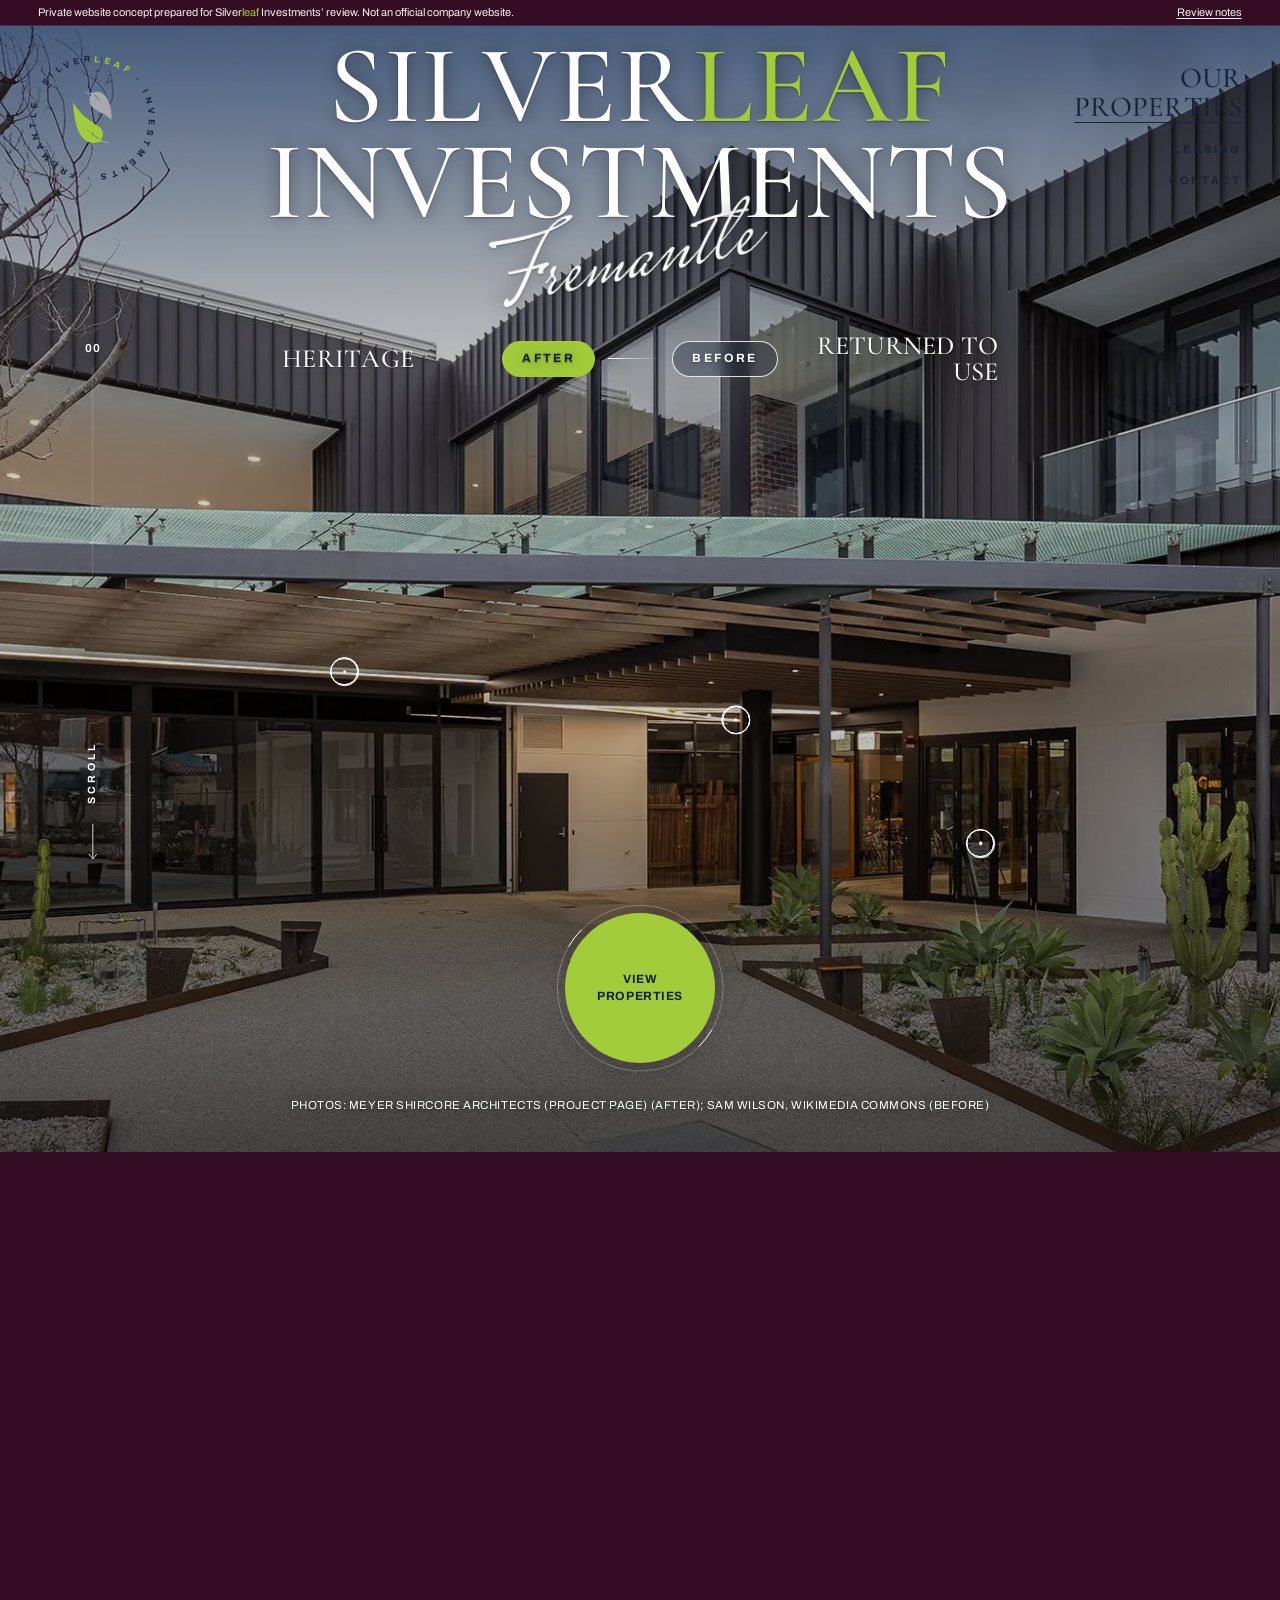
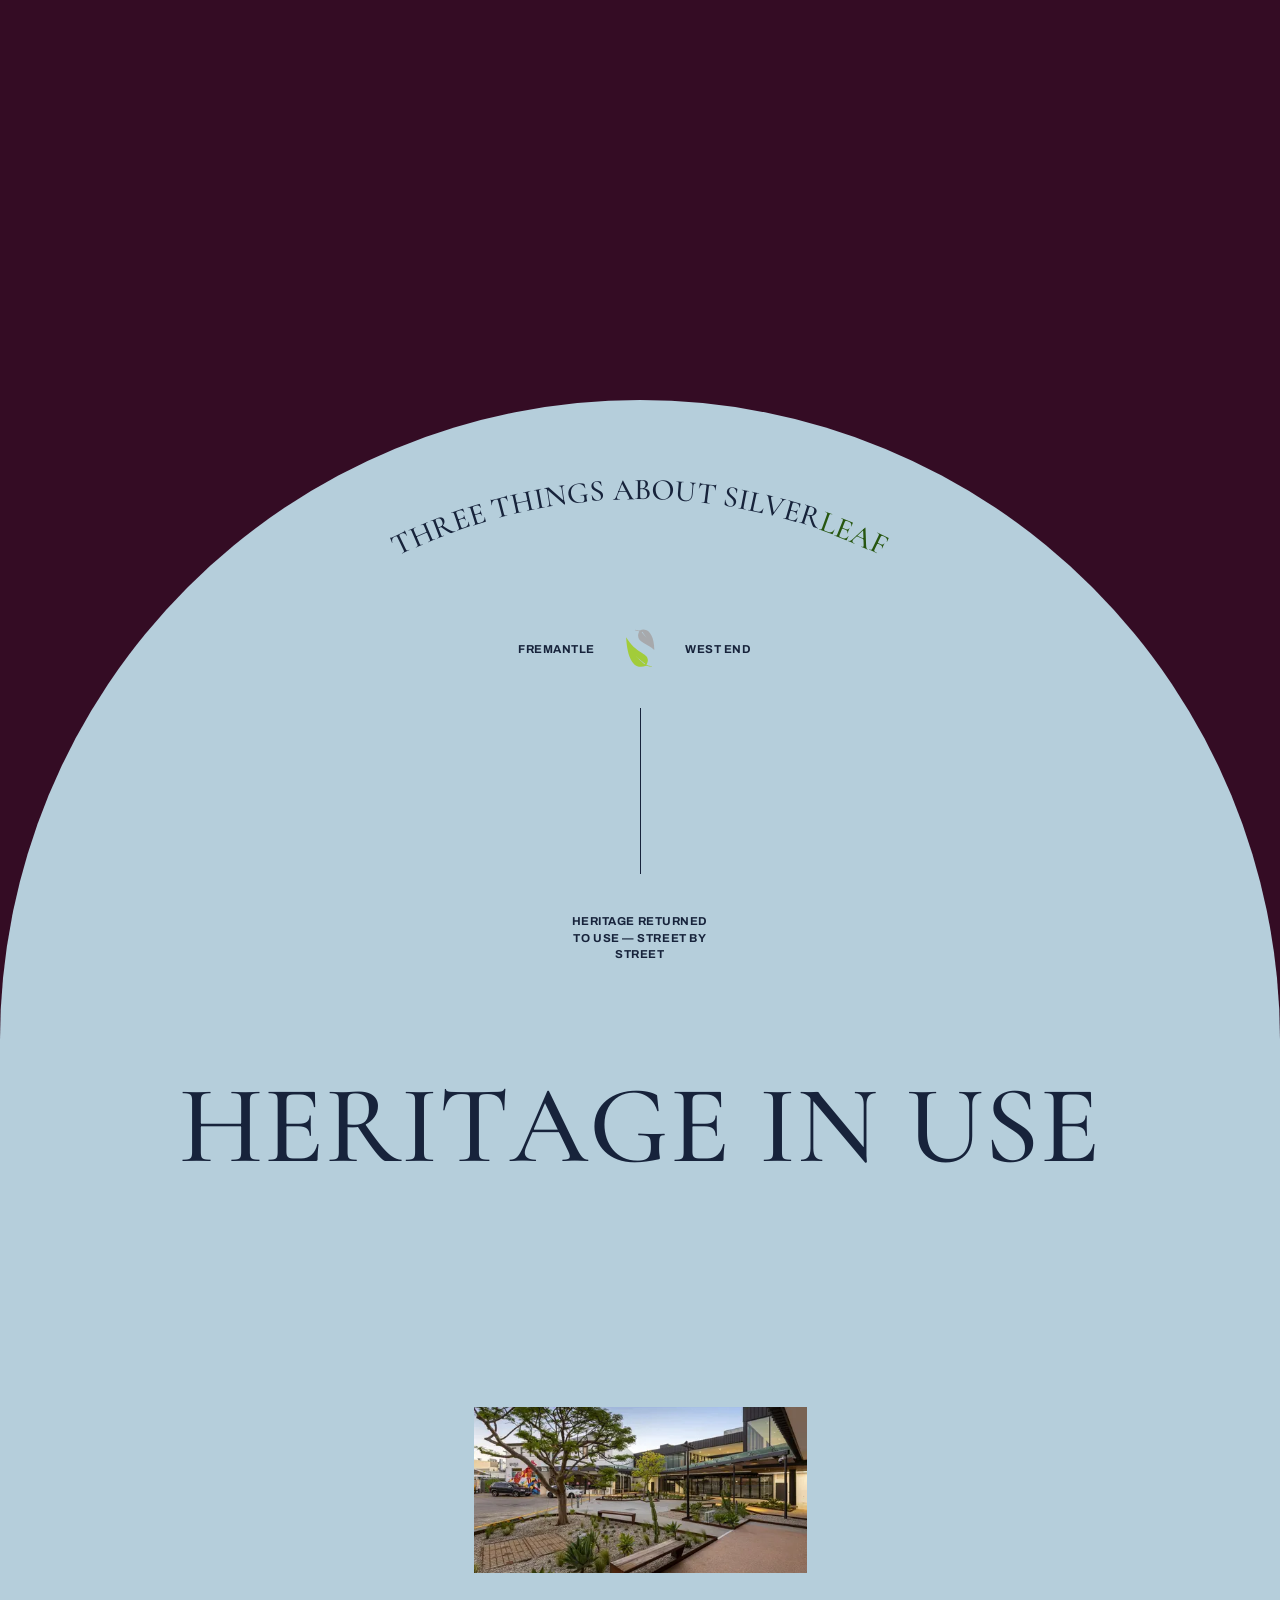
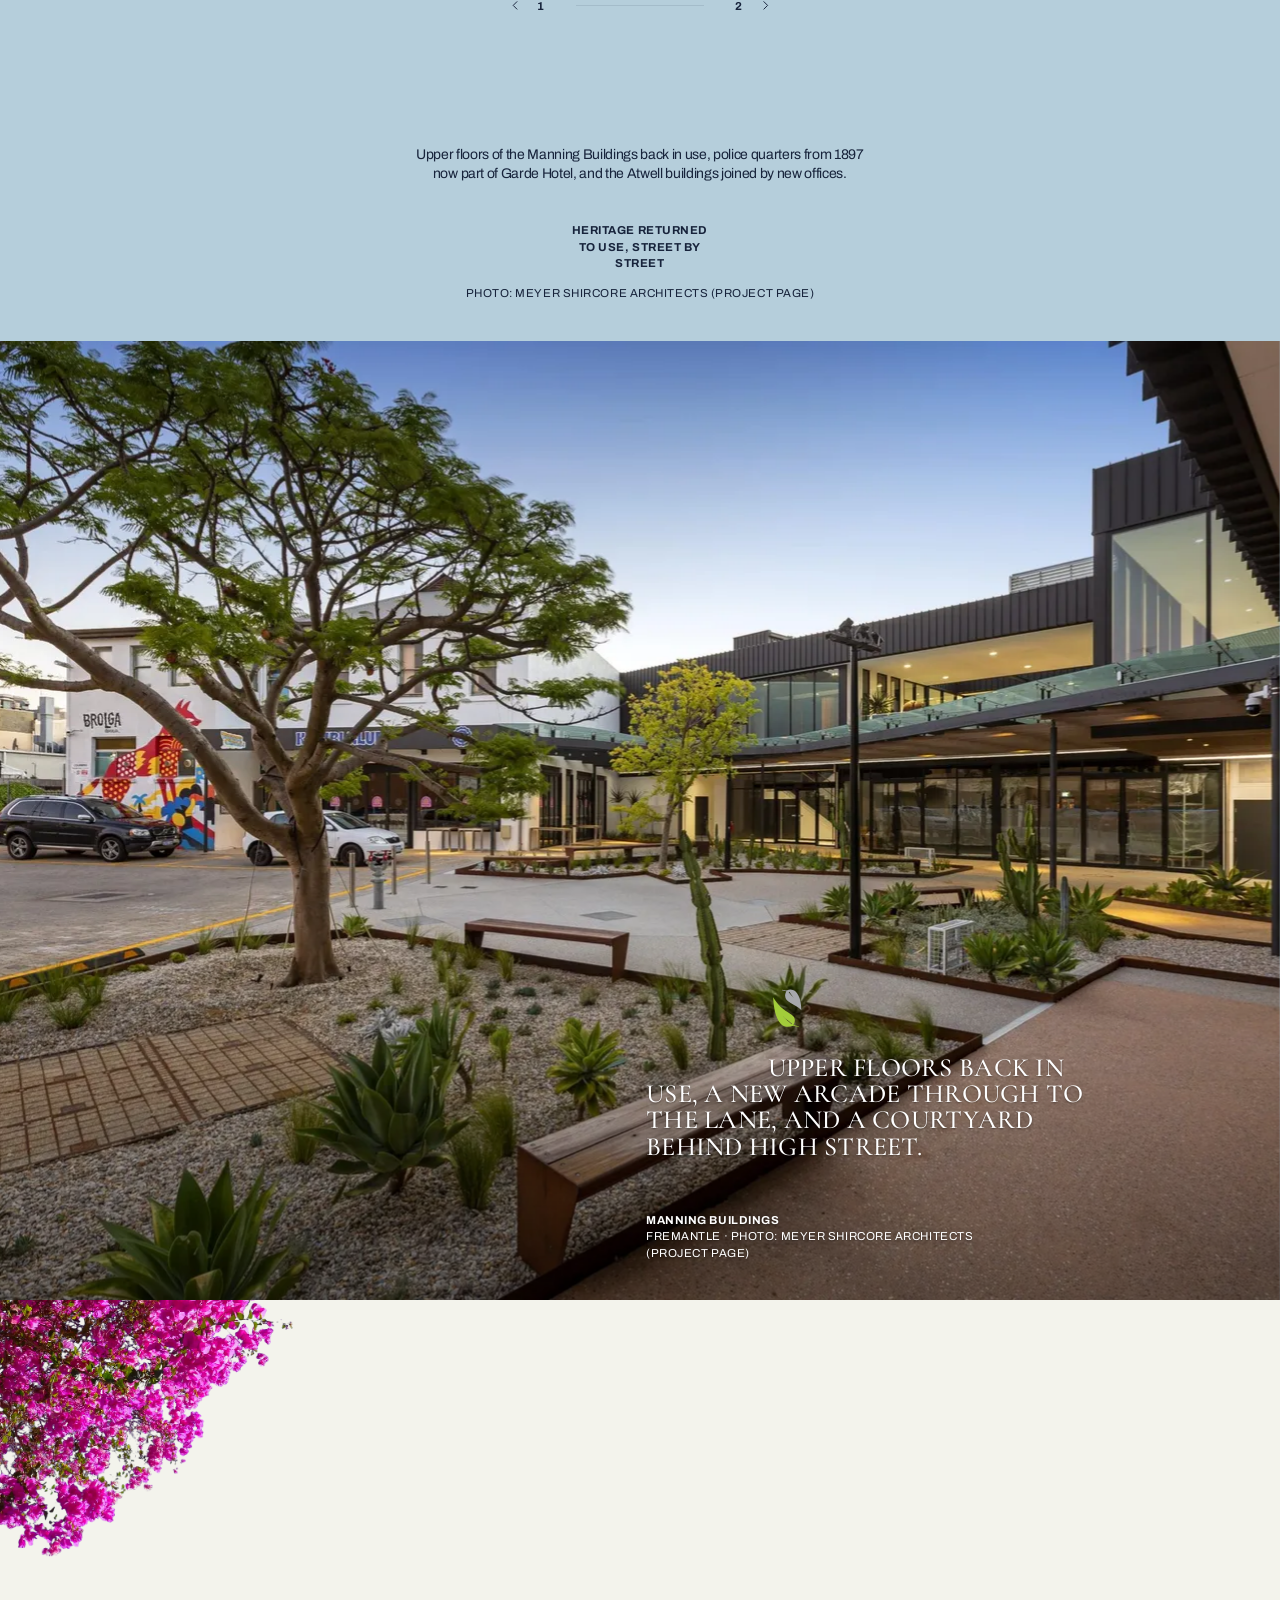
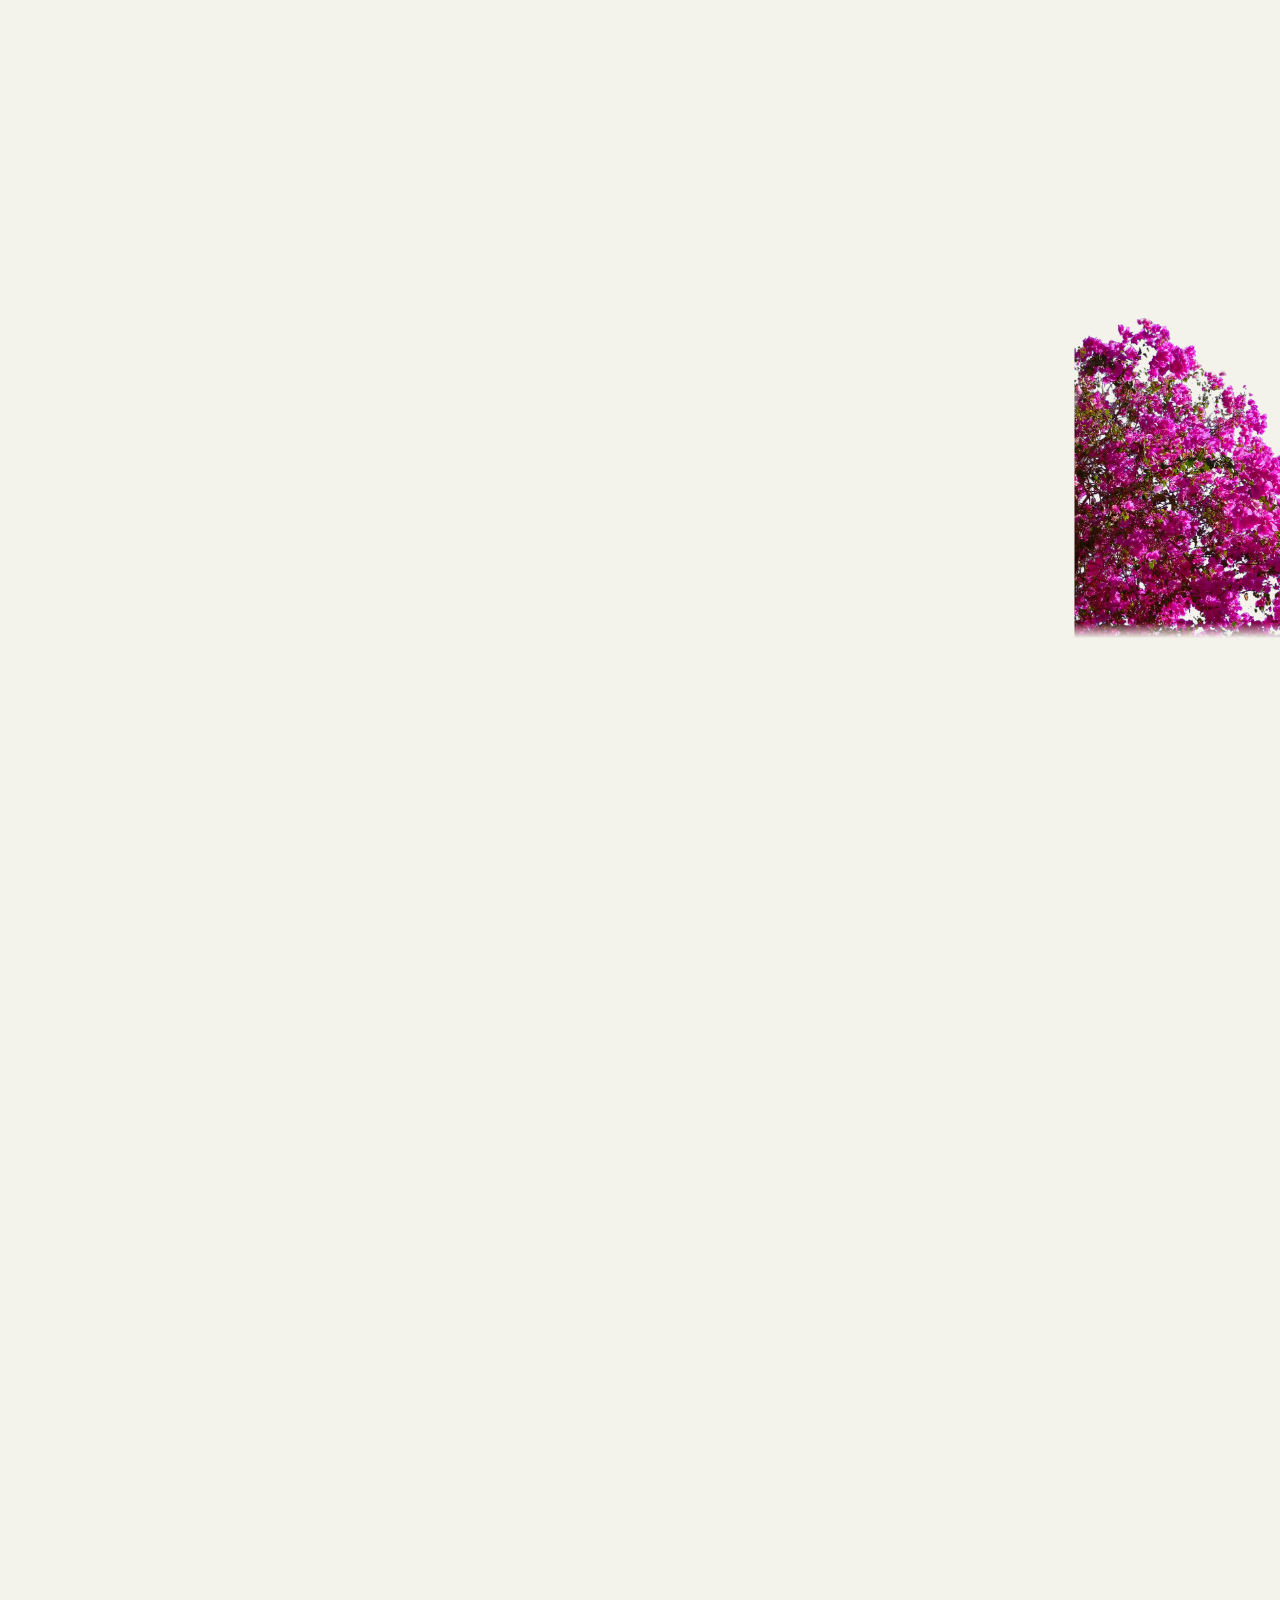
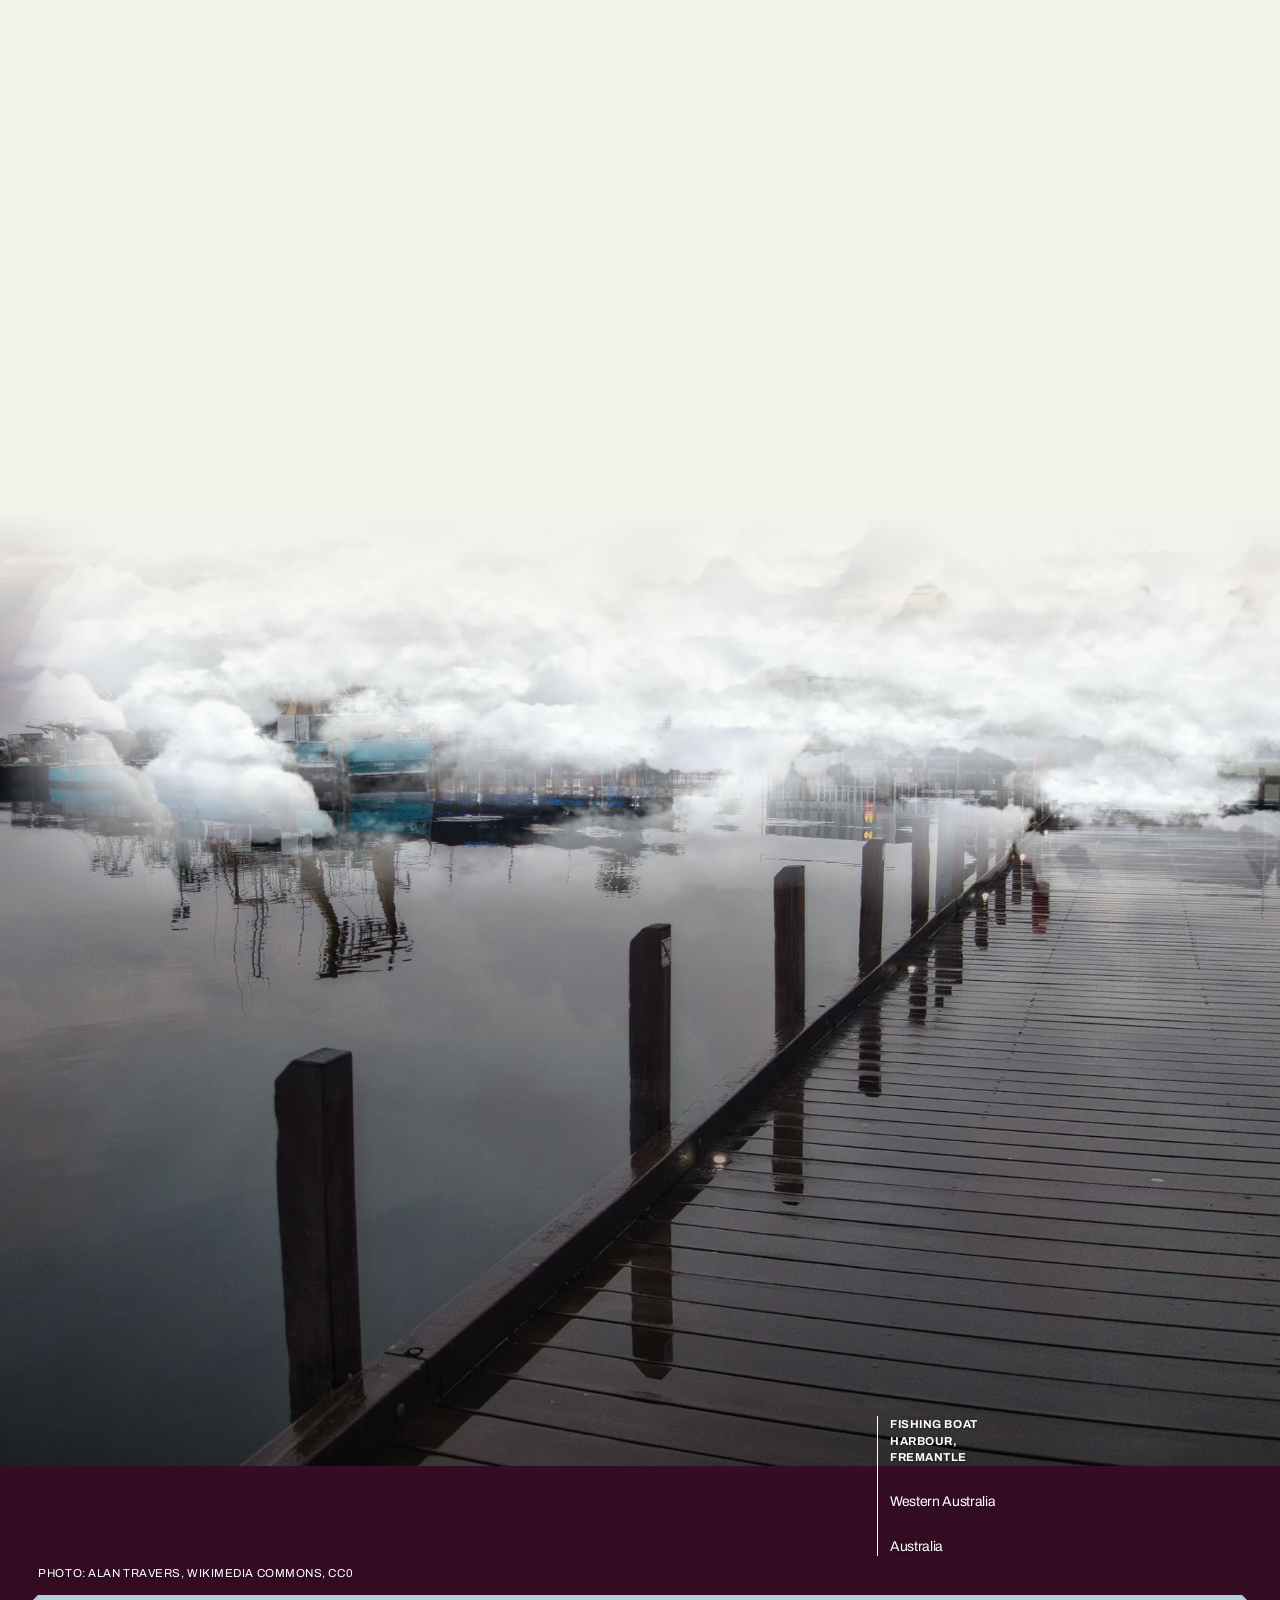
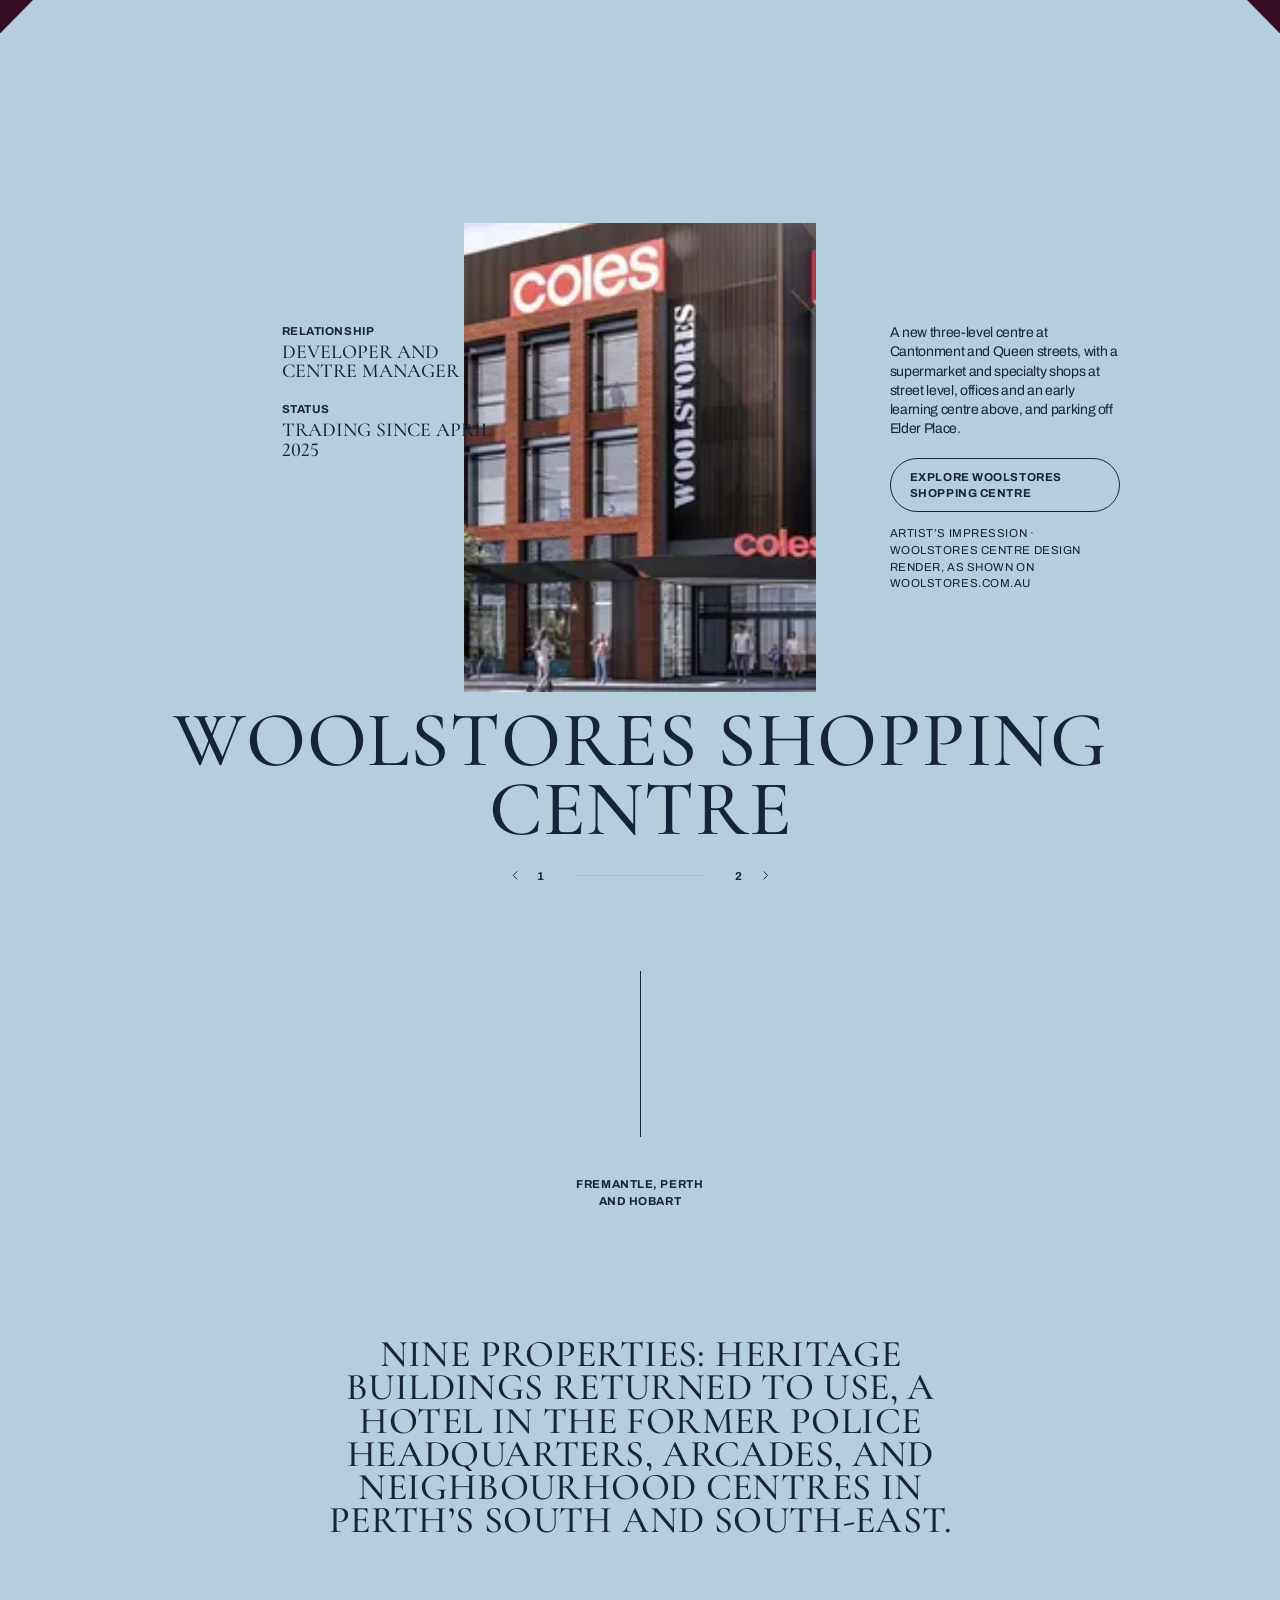
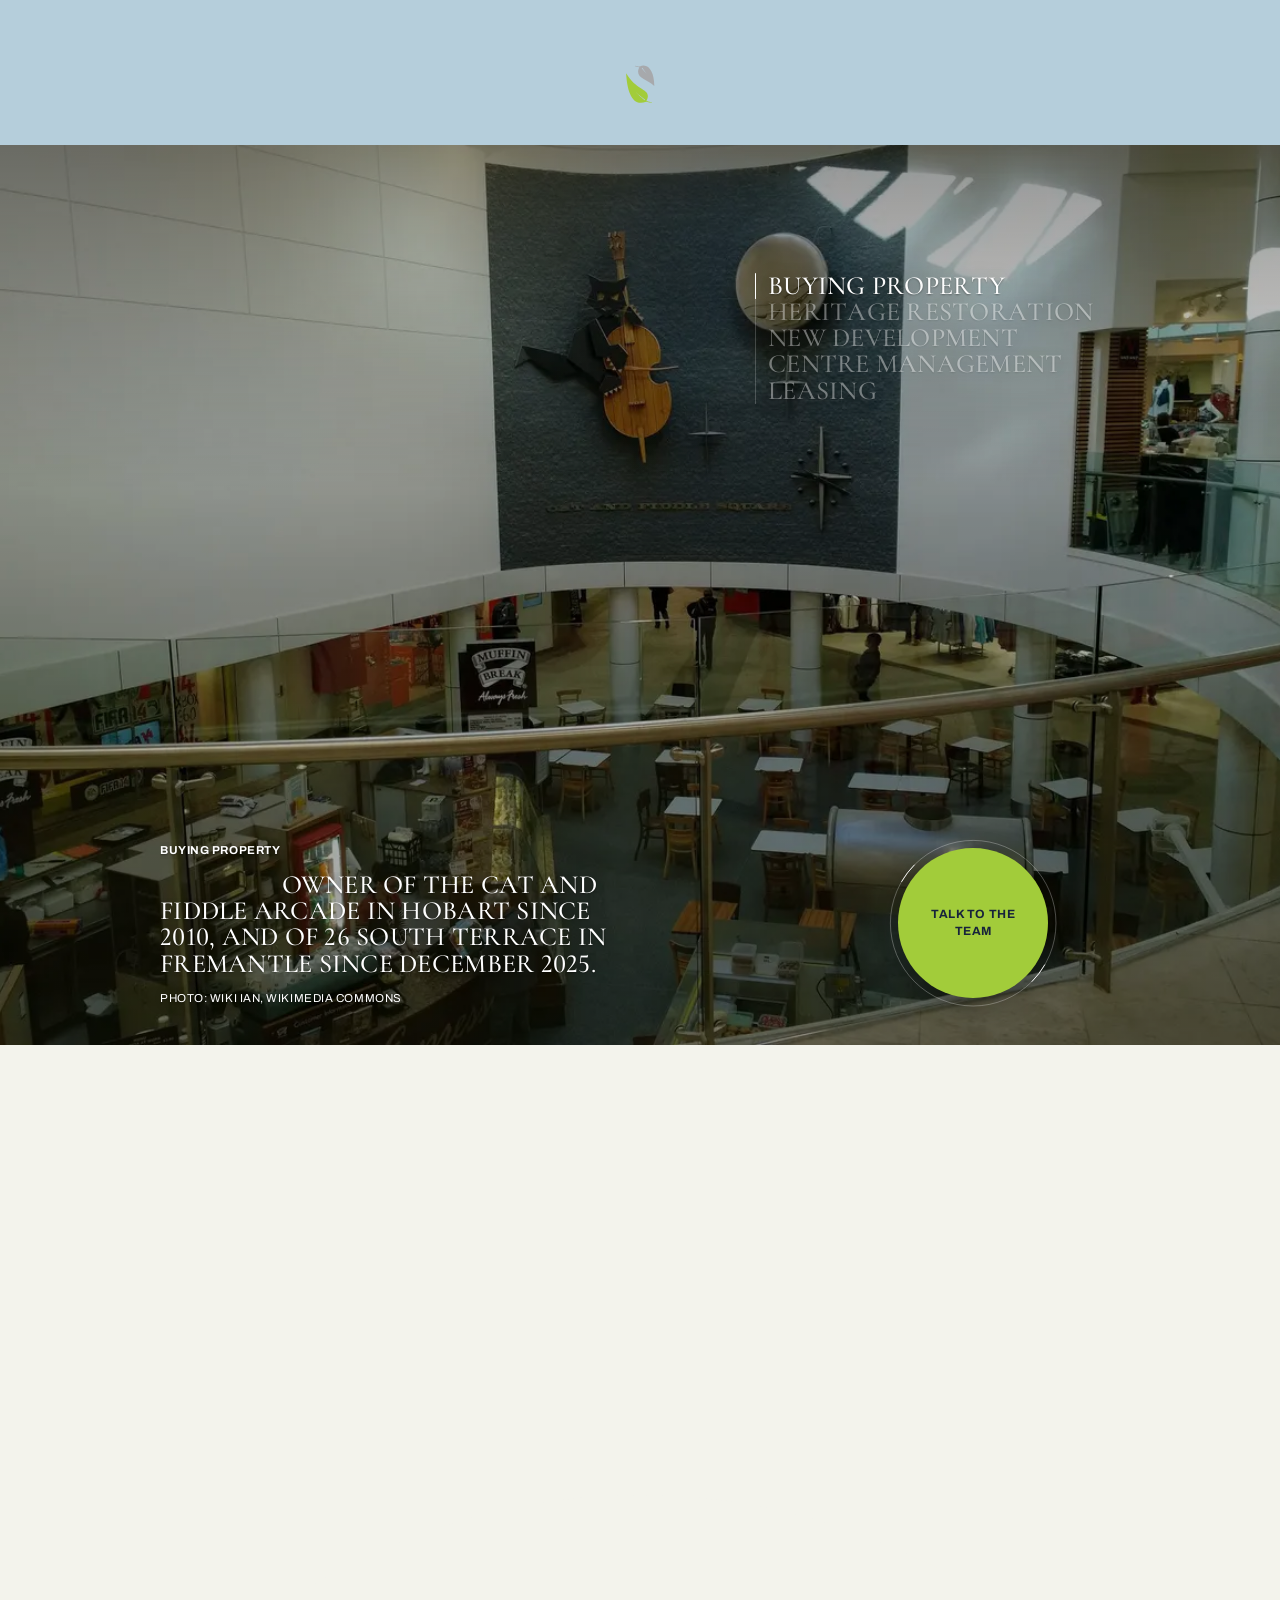
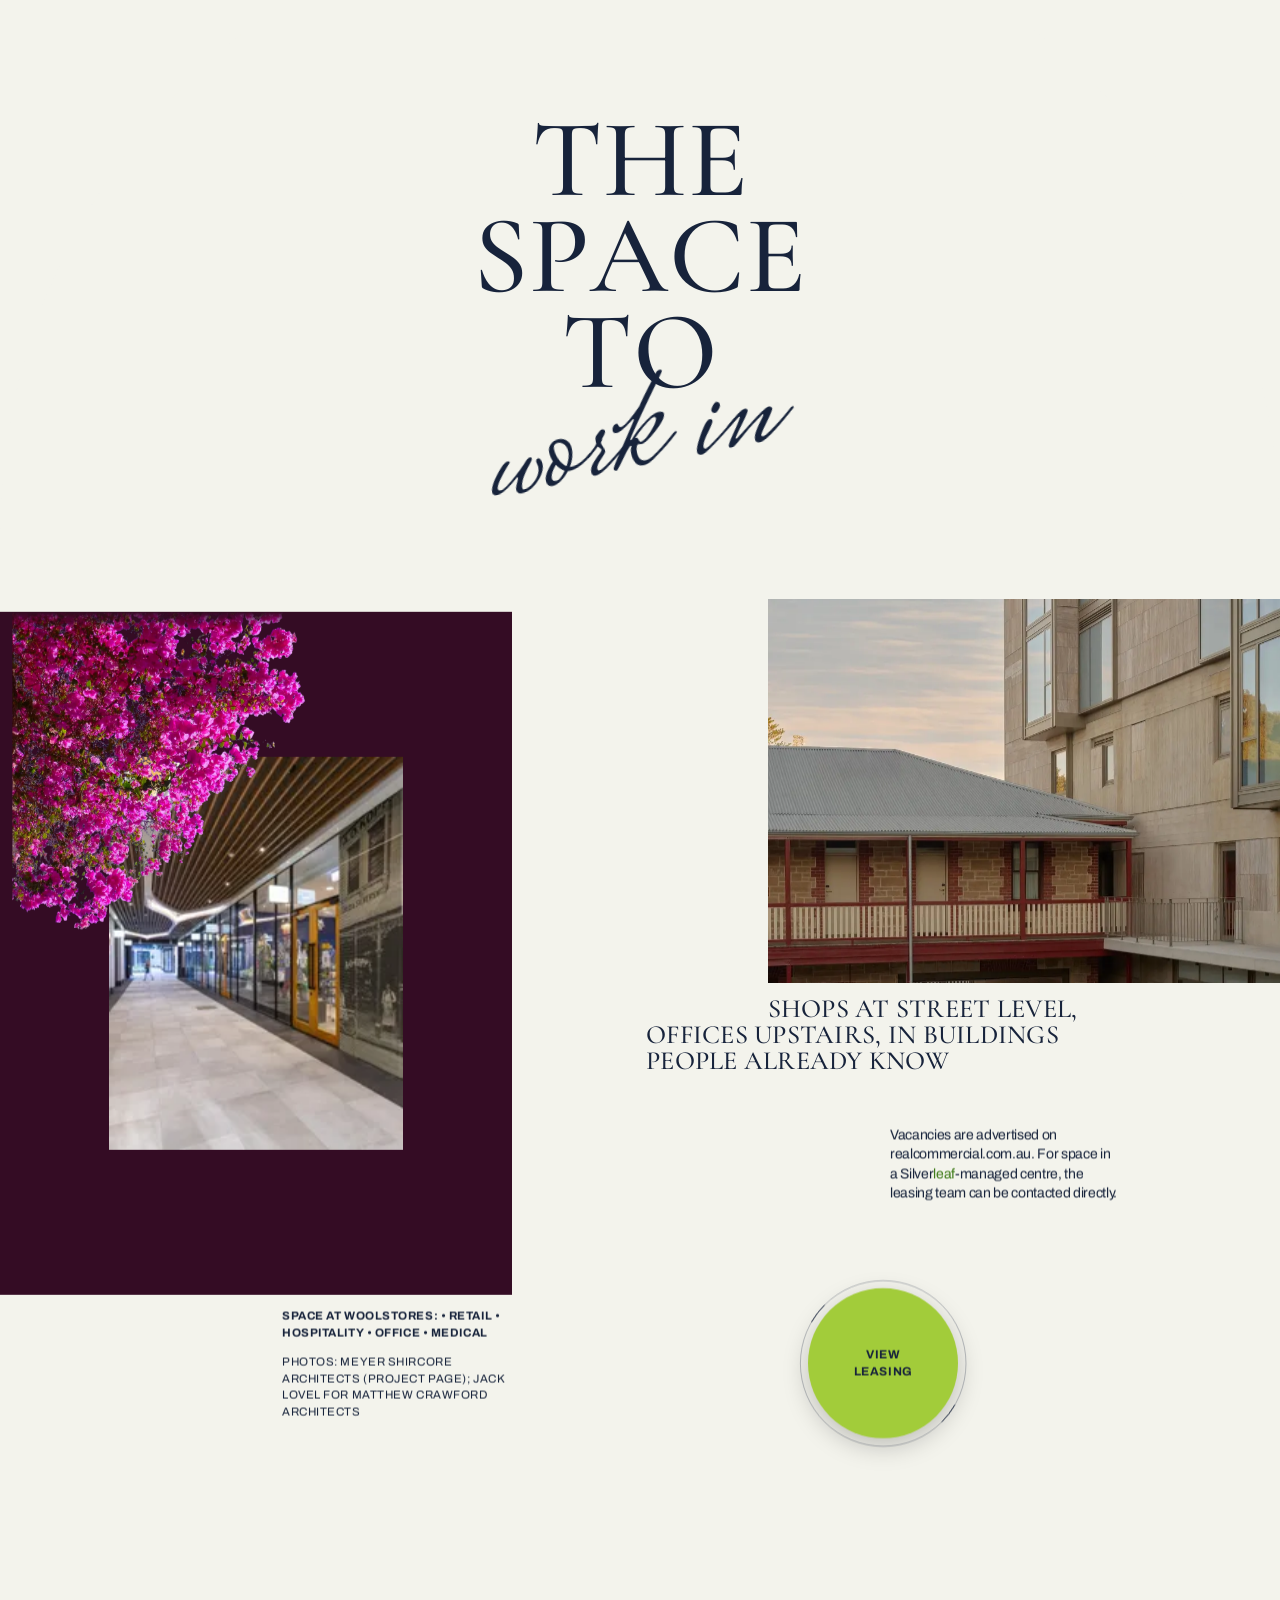
==== commit f64eec7c: "Review notes: credits list matches the images in use Co-Authored-By: Claude Opus 5.5 <noreply@anthro" ====
--- a/index.html
+++ b/index.html
@@ -16,7 +16,7 @@
 .logo-lockup{width:100%;height:auto;display:block;overflow:visible}.cta-w{position:relative}.cta-s{z-index:1;aspect-ratio:144/168;pointer-events:none;position:relative}.cta-desc{pointer-events:auto;grid-area:1/4/2/8}.cta-sec .lf{text-shadow:0 0 10px #0000008c}.cta-sec .grad.top{background-image:linear-gradient(#0000009e,#00000040 60%,#0000)}.cta-title{pointer-events:auto;grid-area:1/3/2/9}.cta-btn{flex-direction:column;align-items:center;display:flex}.img-p{object-fit:cover;flex:none;width:100%;height:140%}.cta-credit{z-index:2;left:var(--off);bottom:calc(var(--off) + var(--cell-v) * 2 + var(--gap) + var(--s16));position:absolute}.ftr-w{margin-top:calc((var(--off) + var(--cell-v) * 2 + var(--gap)) * -1);position:relative}.ftr-top{z-index:1200;left:0;top:calc(100% - var(--off));height:var(--cell-h);transform-origin:0 0;align-items:center;gap:var(--s24);color:var(--fg);position:absolute;transform:rotate(-90deg)}.ftr-top .sdown__arrow{transform:none}.ftr-s{z-index:1;height:var(--vh);flex-direction:column;justify-content:space-between;display:flex;position:relative}.ftr-s__t{flex:1}.ftr-s__b{flex-direction:column;flex:1;justify-content:flex-end;display:flex}.ftr-contact{flex-direction:column;grid-area:1/3/2/9;align-items:center;display:flex}.ftr-logo{width:calc(150 * var(--u));color:var(--fg)}.ftr-phone{color:var(--fg);white-space:nowrap}.ftr-address{padding:0 var(--s48);text-align:center;flex-direction:column;grid-area:2/5/3/7;align-items:center;display:flex}.ftr-info{flex-direction:column;grid-area:1/3/2/6;justify-content:flex-end;display:flex}.ftr-credits{flex-direction:column;grid-area:1/6/2/9;justify-content:flex-end;align-items:flex-end;display:flex}.ftr-bg{z-index:-1;bottom:100%;left:calc(var(--off) * -1);right:calc(var(--off) * -1);height:calc(var(--vh) * 2);background:var(--bg);position:absolute}@media (width<=991px){.cta-s{aspect-ratio:2/6}.cta-desc,.cta-title,.ftr-contact{grid-area:1/1/2/5}.ftr-address{margin:0 calc(var(--gap) * -1);grid-area:2/2/3/4;padding:0}.ftr-info{grid-area:1/1/2/3}.ftr-credits{grid-area:1/3/2/5}}
 </style></head><body class="on-light"><a class="skip" href="#main">Skip to content</a><aside class="notice" aria-label="Concept notice"><span>Private website concept prepared for Silver<span class="lf">leaf</span> Investments’ review. Not an official company website.</span><a href="review-notes/index.html">Review notes</a></aside><header class="hdr"><a class="hdr-logo on-color" data-theme href="./" aria-label="Silverleaf Investments, home"><span class="symbol hdr-logo__sym"><svg class="logo-mark leaf-mark" viewBox="31.42 0.2 40 40" aria-hidden="true"><path fill="var(--logo-grey, #A7A9AC)" fill-rule="evenodd" d="M50.718 1.905 C44.854 14.170 57.644 14.059 66.083 22.031 C66.268 8.605 60.378 -2.847 50.718 1.905Z M52.982 3.493 L53.197 3.773 L53.413 4.052 L53.632 4.330 L53.851 4.607 L54.072 4.882 L54.294 5.156 L54.518 5.429 L54.743 5.700 L54.970 5.970 L55.198 6.239 L55.427 6.507 L55.658 6.773 L55.890 7.037 L56.123 7.301 L56.358 7.563 L56.594 7.824 L56.831 8.084 L57.070 8.342 L57.310 8.599 L57.552 8.854 L57.795 9.109 L58.039 9.362 L58.285 9.613 L58.315 9.587 L58.096 9.312 L57.878 9.036 L57.662 8.759 L57.448 8.482 L57.236 8.203 L57.025 7.923 L56.815 7.642 L56.607 7.360 L56.401 7.077 L56.196 6.793 L55.993 6.508 L55.792 6.222 L55.592 5.935 L55.394 5.648 L55.197 5.359 L55.002 5.069 L54.809 4.778 L54.617 4.486 L54.427 4.193 L54.238 3.899 L54.051 3.604 L53.866 3.308 L53.681 3.010Z"></path><path fill="var(--logo-grey, #A7A9AC)" d="M53.302 1.922 L52.980 1.925 L52.662 1.924 L52.344 1.919 L52.027 1.910 L51.710 1.897 L51.394 1.880 L51.077 1.858 L50.762 1.833 L50.447 1.804 L50.132 1.770 L49.817 1.733 L49.503 1.691 L49.190 1.645 L48.876 1.595 L48.564 1.541 L48.251 1.483 L47.939 1.421 L47.628 1.355 L47.317 1.285 L47.006 1.210 L46.696 1.132 L46.386 1.049 L46.075 0.961 L45.925 1.439 L46.233 1.546 L46.544 1.649 L46.856 1.748 L47.168 1.844 L47.482 1.935 L47.796 2.022 L48.112 2.105 L48.428 2.184 L48.745 2.259 L49.064 2.329 L49.383 2.396 L49.703 2.458 L50.024 2.517 L50.346 2.571 L50.669 2.621 L50.993 2.667 L51.317 2.709 L51.643 2.746 L51.970 2.780 L52.297 2.809 L52.625 2.834 L52.955 2.855 L53.282 2.872Z"></path><path fill="var(--leaf, #A2CC3A)" fill-rule="evenodd" d="M57.532 38.500 C64.951 23.866 48.748 29.249 36.760 8.724 C37.833 27.298 42.806 44.085 57.532 38.500Z M56.430 36.212 L56.016 35.909 L55.604 35.606 L55.193 35.301 L54.784 34.995 L54.375 34.687 L53.968 34.377 L53.561 34.067 L53.156 33.754 L52.752 33.440 L52.349 33.125 L51.947 32.808 L51.547 32.489 L51.147 32.169 L50.749 31.848 L50.351 31.525 L49.955 31.200 L49.560 30.874 L49.166 30.546 L48.773 30.217 L48.382 29.887 L47.991 29.554 L47.602 29.221 L47.214 28.885 L47.186 28.915 L47.551 29.276 L47.917 29.636 L48.284 29.994 L48.652 30.352 L49.022 30.707 L49.393 31.062 L49.766 31.415 L50.140 31.767 L50.515 32.117 L50.891 32.466 L51.269 32.814 L51.648 33.160 L52.028 33.505 L52.410 33.849 L52.793 34.191 L53.178 34.532 L53.563 34.872 L53.950 35.210 L54.339 35.547 L54.728 35.882 L55.119 36.216 L55.512 36.549 L55.905 36.880Z"></path><path fill="var(--leaf, #A2CC3A)" d="M56.141 37.900 L56.449 38.012 L56.760 38.121 L57.073 38.226 L57.386 38.327 L57.700 38.423 L58.014 38.516 L58.330 38.604 L58.646 38.688 L58.963 38.768 L59.280 38.843 L59.599 38.915 L59.918 38.982 L60.238 39.045 L60.559 39.104 L60.880 39.159 L61.202 39.210 L61.525 39.256 L61.849 39.299 L62.173 39.337 L62.498 39.371 L62.824 39.401 L63.150 39.427 L63.476 39.449 L63.524 38.951 L63.204 38.910 L62.886 38.866 L62.569 38.817 L62.254 38.764 L61.940 38.708 L61.627 38.647 L61.316 38.583 L61.006 38.515 L60.696 38.442 L60.389 38.366 L60.082 38.286 L59.776 38.202 L59.472 38.114 L59.169 38.022 L58.867 37.926 L58.567 37.826 L58.267 37.722 L57.969 37.615 L57.672 37.503 L57.376 37.388 L57.081 37.269 L56.788 37.146 L56.493 37.017Z"></path></svg></span><span class="hdr-logo__ring" data-logo-ring aria-hidden="true"><svg viewBox="0 0 120 120"><defs><path id="ring" d="M60,60 m-47,0 a47,47 0 1,1 94,0 a47,47 0 1,1 -94,0"></path></defs><text><textPath href="#ring" startOffset="0" textLength="292">SILVER<tspan class="ring-leaf">LEAF</tspan> · INVESTMENTS · FREMANTLE · </textPath></text></svg></span></a><nav class="hdr-nav on-color" data-theme aria-label="Main"><div class="hdr-nav__list desk-f"><a class="u-link hdr-nav__main h6" href="portfolio/index.html"><span class="u-link__t">Our<br>Properties</span><span class="u-link__line" aria-hidden="true"></span></a><span class="u24" aria-hidden="true"></span><a class="nav-l2 l2" href="leasing/index.html"><span class="roll"><span class="roll__t">Leasing</span><span class="roll__t" aria-hidden="true">Leasing</span></span></a><span class="nav-gap" aria-hidden="true"></span><a class="nav-l2 l2" href="contact/index.html"><span class="roll"><span class="roll__t">Contact</span><span class="roll__t" aria-hidden="true">Contact</span></span></a></div><button class="hdr-menu-btn mob-f l2" type="button" aria-expanded="false" aria-controls="menu" data-menu-btn><span data-menu-label>Menu</span><span class="hdr-menu-btn__ico" aria-hidden="true"><i></i><i></i></span></button></nav></header><div class="sbar-w on-color desk-f" data-theme aria-hidden="true"><div class="sbar" data-sbar><div class="sbar__track"></div><div class="sbar__fill"></div><div class="sbar__thumb" data-sbar-thumb><span class="l1 ac" data-sbar-label>00</span></div></div></div><div class="sdown on-color desk-f" data-theme aria-hidden="true"><span class="sdown__arrow"><svg viewBox="0 0 48 12"><path d="M0 6h44M38 1l6 5-6 5" fill="none" stroke="currentColor" stroke-width="1"></path></svg></span><span class="l2">Scroll</span></div><div class="menu on-color" id="menu" data-menu hidden><nav class="menu__list" aria-label="Menu"><a class="h3" href="./">Home</a><a class="h3" href="portfolio/index.html">Our properties</a><a class="h3" href="about/index.html">About</a><a class="h3" href="leasing/index.html">Leasing</a><a class="h3" href="contact/index.html">Contact</a></nav><p class="l1 menu__foot">Level 2, 25 Cantonment Street, Fremantle WA 6160<br><a href="tel:+61893355492">08 9335 5492</a></p></div><div class="tips" data-tips aria-hidden="true"></div><main id="main" tabindex="-1"><div class="pre on-dark" data-preloader style="--arch-mask:url(&quot;data:image/svg+xml,%3Csvg xmlns='http://www.w3.org/2000/svg' viewBox='0 0 560 2592' preserveAspectRatio='none'%3E%3Cpath d='M0 0H280A280 280 0 0 0 0 280Z M560 0H280A280 280 0 0 1 560 280Z' fill='white'/%3E%3C/svg%3E&quot;)" aria-hidden="true"><div class="pre__ctn ctn"><div class="pre__t"><div class="u48"></div><div class="s-logo"><span class="symbol" data-part="ctn"><svg class="logo-mark leaf-mark" viewBox="31.42 0.2 40 40" aria-hidden="true"><path fill="var(--logo-grey, #A7A9AC)" fill-rule="evenodd" d="M50.718 1.905 C44.854 14.170 57.644 14.059 66.083 22.031 C66.268 8.605 60.378 -2.847 50.718 1.905Z M52.982 3.493 L53.197 3.773 L53.413 4.052 L53.632 4.330 L53.851 4.607 L54.072 4.882 L54.294 5.156 L54.518 5.429 L54.743 5.700 L54.970 5.970 L55.198 6.239 L55.427 6.507 L55.658 6.773 L55.890 7.037 L56.123 7.301 L56.358 7.563 L56.594 7.824 L56.831 8.084 L57.070 8.342 L57.310 8.599 L57.552 8.854 L57.795 9.109 L58.039 9.362 L58.285 9.613 L58.315 9.587 L58.096 9.312 L57.878 9.036 L57.662 8.759 L57.448 8.482 L57.236 8.203 L57.025 7.923 L56.815 7.642 L56.607 7.360 L56.401 7.077 L56.196 6.793 L55.993 6.508 L55.792 6.222 L55.592 5.935 L55.394 5.648 L55.197 5.359 L55.002 5.069 L54.809 4.778 L54.617 4.486 L54.427 4.193 L54.238 3.899 L54.051 3.604 L53.866 3.308 L53.681 3.010Z"></path><path fill="var(--logo-grey, #A7A9AC)" d="M53.302 1.922 L52.980 1.925 L52.662 1.924 L52.344 1.919 L52.027 1.910 L51.710 1.897 L51.394 1.880 L51.077 1.858 L50.762 1.833 L50.447 1.804 L50.132 1.770 L49.817 1.733 L49.503 1.691 L49.190 1.645 L48.876 1.595 L48.564 1.541 L48.251 1.483 L47.939 1.421 L47.628 1.355 L47.317 1.285 L47.006 1.210 L46.696 1.132 L46.386 1.049 L46.075 0.961 L45.925 1.439 L46.233 1.546 L46.544 1.649 L46.856 1.748 L47.168 1.844 L47.482 1.935 L47.796 2.022 L48.112 2.105 L48.428 2.184 L48.745 2.259 L49.064 2.329 L49.383 2.396 L49.703 2.458 L50.024 2.517 L50.346 2.571 L50.669 2.621 L50.993 2.667 L51.317 2.709 L51.643 2.746 L51.970 2.780 L52.297 2.809 L52.625 2.834 L52.955 2.855 L53.282 2.872Z"></path><path fill="var(--leaf, #A2CC3A)" fill-rule="evenodd" d="M57.532 38.500 C64.951 23.866 48.748 29.249 36.760 8.724 C37.833 27.298 42.806 44.085 57.532 38.500Z M56.430 36.212 L56.016 35.909 L55.604 35.606 L55.193 35.301 L54.784 34.995 L54.375 34.687 L53.968 34.377 L53.561 34.067 L53.156 33.754 L52.752 33.440 L52.349 33.125 L51.947 32.808 L51.547 32.489 L51.147 32.169 L50.749 31.848 L50.351 31.525 L49.955 31.200 L49.560 30.874 L49.166 30.546 L48.773 30.217 L48.382 29.887 L47.991 29.554 L47.602 29.221 L47.214 28.885 L47.186 28.915 L47.551 29.276 L47.917 29.636 L48.284 29.994 L48.652 30.352 L49.022 30.707 L49.393 31.062 L49.766 31.415 L50.140 31.767 L50.515 32.117 L50.891 32.466 L51.269 32.814 L51.648 33.160 L52.028 33.505 L52.410 33.849 L52.793 34.191 L53.178 34.532 L53.563 34.872 L53.950 35.210 L54.339 35.547 L54.728 35.882 L55.119 36.216 L55.512 36.549 L55.905 36.880Z"></path><path fill="var(--leaf, #A2CC3A)" d="M56.141 37.900 L56.449 38.012 L56.760 38.121 L57.073 38.226 L57.386 38.327 L57.700 38.423 L58.014 38.516 L58.330 38.604 L58.646 38.688 L58.963 38.768 L59.280 38.843 L59.599 38.915 L59.918 38.982 L60.238 39.045 L60.559 39.104 L60.880 39.159 L61.202 39.210 L61.525 39.256 L61.849 39.299 L62.173 39.337 L62.498 39.371 L62.824 39.401 L63.150 39.427 L63.476 39.449 L63.524 38.951 L63.204 38.910 L62.886 38.866 L62.569 38.817 L62.254 38.764 L61.940 38.708 L61.627 38.647 L61.316 38.583 L61.006 38.515 L60.696 38.442 L60.389 38.366 L60.082 38.286 L59.776 38.202 L59.472 38.114 L59.169 38.022 L58.867 37.926 L58.567 37.826 L58.267 37.722 L57.969 37.615 L57.672 37.503 L57.376 37.388 L57.081 37.269 L56.788 37.146 L56.493 37.017Z"></path></svg></span></div></div><div class="pre__c grid"><div class="pre__side-l"><p class="c1 ac" data-part="h">Western</p></div><div class="pre__logo"><p class="h3 ac" data-part="h">Silver<span class="lf">leaf</span><br>Investments</p><div class="pre__logo-a"><p class="a2 ac" data-part="a">Fremantle</p></div></div><div class="pre__side-r"><p class="c1 ac" data-part="h">Australia</p></div></div><div class="pre__b"><div class="grid"><div class="s-title"><div class="pre__progress" data-part="line"><div class="pre__fill"><div class="pre__track"></div></div></div><div class="u32"></div><p class="l1 ac" data-part="p">Silver<span class="lf">leaf</span> Investments<br>Heritage returned to use.</p></div></div><div class="u48"></div></div></div><div class="pre__arches"><div class="pre__arch is-1"></div><div class="pre__arch is-2"></div></div><div class="pre__bg"><div class="pre__bg-a"><span class="pre__watermark">Fremantle</span></div><div class="pre__bg-decor"><span class="decor" style="--dc:var(--s24)" aria-hidden="true"><i class="dt"></i><i class="db"></i><i class="dl"></i><i class="dr"></i><i class="dc tl"></i><i class="dc tr"></i><i class="dc bl"></i><i class="dc br"></i></span></div></div></div><section class="section clip on-color hero-sec" aria-labelledby="hero-title"><div class="ctn"><div class="hero-area" data-hero><div class="hero-w" data-tabs-hero><div class="hero-s" data-hero-s><div class="u48"></div><div class="u272 mob"></div><div class="grid"><div class="hero-logo"><h1 id="hero-title" class="h1 ac" data-r="h">Silver<span class="lf">leaf</span><br>Investments</h1><div class="hero-logo__a"><p class="a2 ac" data-r="a">Fremantle</p></div></div></div><div class="u48"></div><div class="grid"><p class="hero-title h5"><span class="al" data-r="h">Heritage</span><span class="hero-tabs" data-r="ctn" role="tablist" aria-label="Manning Buildings photograph"><button class="hero-tab l2 is-active" type="button" role="tab" aria-selected="true" data-tab-trigger="after">After</button><span class="hero-tabs__div is-after" data-tabs-divider aria-hidden="true"></span><button class="hero-tab l2" type="button" role="tab" aria-selected="false" data-tab-trigger="before">Before</button></span><span class="ar" data-r="h">returned to use</span></p></div></div><div class="hero-bg" data-hero-bg><div class="hero-bg__master"><div class="hero-bg__img" data-hero-img><div class="pins desk"><button class="pin" type="button" style="left:57.5%;top:62.5%" data-pin data-tip-trigger="arcade" aria-label="A new arcade: A new arcade runs from High Street through to Paddy Troy Lane, with a courtyard behind."><span class="pin__dot"></span><span class="pin__bg"><span class="pin__pulse" data-pin-pulse></span><span class="pin__pulse" data-pin-pulse></span></span></button><button class="pin" type="button" style="left:26.9%;top:58.3%" data-pin data-tip-trigger="upstairs" aria-label="Offices upstairs: Upper floors of the 1902–06 buildings returned to use as offices, above shops at street level."><span class="pin__dot"></span><span class="pin__bg"><span class="pin__pulse" data-pin-pulse></span><span class="pin__pulse" data-pin-pulse></span></span></button><button class="pin" type="button" style="left:76.6%;top:73.2%" data-pin data-tip-trigger="facades" aria-label="Restored facades: Facades restored on High, Market and William streets and South Terrace; redevelopment reported complete in July 2020."><span class="pin__dot"></span><span class="pin__bg"><span class="pin__pulse" data-pin-pulse></span><span class="pin__pulse" data-pin-pulse></span></span></button></div><div class="hero-bg__tab" data-tab-content="after"><img class="img hero-img" data-tab-img src="assets/manning-rear-completed.WaDLQTPi_1CLs2x.webp" alt="The completed rear additions to the Manning Buildings: dark-clad upper offices above a glazed entry canopy and landscaped forecourt." width="2400" height="1600"></div><div class="hero-bg__tab is-hidden" data-tab-content="before"><img class="img hero-img" data-tab-img src="assets/manning-rear-2019.WifOejfQ_Z1GsUpq.webp" alt="Building site at the rear of the Manning Buildings on William Street in August 2019, with machinery in front of the old brick rear walls and the Town Hall clock tower behind." width="2400" height="1800" loading="lazy"></div><div class="grad top xvh"></div><div class="grad bot x6"></div><div class="grad bot x6"></div></div><div class="hero-b"><div class="hero-b__btn"><div class="btn-circle roll-trigger" data-btn-circle data-magnetic data-r="ctn"><span class="btn-circle__label l1" data-magnetic-inner aria-hidden="true"><span class="roll"><span class="roll__t">View properties</span><span class="roll__t" aria-hidden="true">View properties</span></span></span><span class="btn-circle__bg" aria-hidden="true"><svg viewBox="0 0 208 208"><circle class="arc" cx="104" cy="104" r="103.5" fill="none" stroke="currentColor" stroke-width="1" transform="rotate(-150 104 104)" style="stroke-dasharray:27.12 650.31"></circle><circle class="arc" cx="104" cy="104" r="103.5" fill="none" stroke="currentColor" stroke-width="1" transform="rotate(30 104 104)" style="stroke-dasharray:27.12 650.31"></circle><circle class="track" cx="104" cy="104" r="103.5" fill="none" stroke-width="1"></circle></svg></span><a class="btn-circle__link" href="portfolio/index.html" aria-label="View properties"></a></div></div><div class="u32"></div><p class="hero-credit l1 reg ac">Photos: Meyer Shircore Architects (project page) (after); Sam Wilson, Wikimedia Commons (before)</p><div class="u48"></div></div></div></div></div><div class="themes hero-themes" aria-hidden="true"><div class="themes__fill" data-bg="color"></div><div class="hero-themes__light" data-bg="light"></div></div></div></div><template data-tip-templates><div class="tip" data-tip="arcade"><div class="tip__card"><span class="decor" style="--dc:var(--s16)" aria-hidden="true"><i class="dt"></i><i class="db"></i><i class="dl"></i><i class="dr"></i><i class="dc tl"></i><i class="dc tr"></i><i class="dc bl"></i><i class="dc br"></i></span><p class="h5">A new arcade</p><p class="p1">A new arcade runs from High Street through to Paddy Troy Lane, with a courtyard behind.</p></div></div><div class="tip" data-tip="upstairs"><div class="tip__card"><span class="decor" style="--dc:var(--s16)" aria-hidden="true"><i class="dt"></i><i class="db"></i><i class="dl"></i><i class="dr"></i><i class="dc tl"></i><i class="dc tr"></i><i class="dc bl"></i><i class="dc br"></i></span><p class="h5">Offices upstairs</p><p class="p1">Upper floors of the 1902–06 buildings returned to use as offices, above shops at street level.</p></div></div><div class="tip" data-tip="facades"><div class="tip__card"><span class="decor" style="--dc:var(--s16)" aria-hidden="true"><i class="dt"></i><i class="db"></i><i class="dl"></i><i class="dr"></i><i class="dc tl"></i><i class="dc tr"></i><i class="dc bl"></i><i class="dc br"></i></span><p class="h5">Restored facades</p><p class="p1">Facades restored on High, Market and William streets and South Terrace; redevelopment reported complete in July 2020.</p></div></div></template></section><section class="section arch clip on-brand arch-sec" aria-labelledby="arch-title"><div class="ctn"><div class="arch-intro" data-arch-intro><div class="u48 mob"></div><div class="u272 mob"></div><div class="s-logo"><div class="s-logo__l"><p class="l1 ac" data-r="p">Fremantle</p></div><span class="symbol" data-r="ctn"><svg class="logo-mark leaf-mark" viewBox="31.42 0.2 40 40" aria-hidden="true"><path fill="var(--logo-grey, #A7A9AC)" fill-rule="evenodd" d="M50.718 1.905 C44.854 14.170 57.644 14.059 66.083 22.031 C66.268 8.605 60.378 -2.847 50.718 1.905Z M52.982 3.493 L53.197 3.773 L53.413 4.052 L53.632 4.330 L53.851 4.607 L54.072 4.882 L54.294 5.156 L54.518 5.429 L54.743 5.700 L54.970 5.970 L55.198 6.239 L55.427 6.507 L55.658 6.773 L55.890 7.037 L56.123 7.301 L56.358 7.563 L56.594 7.824 L56.831 8.084 L57.070 8.342 L57.310 8.599 L57.552 8.854 L57.795 9.109 L58.039 9.362 L58.285 9.613 L58.315 9.587 L58.096 9.312 L57.878 9.036 L57.662 8.759 L57.448 8.482 L57.236 8.203 L57.025 7.923 L56.815 7.642 L56.607 7.360 L56.401 7.077 L56.196 6.793 L55.993 6.508 L55.792 6.222 L55.592 5.935 L55.394 5.648 L55.197 5.359 L55.002 5.069 L54.809 4.778 L54.617 4.486 L54.427 4.193 L54.238 3.899 L54.051 3.604 L53.866 3.308 L53.681 3.010Z"></path><path fill="var(--logo-grey, #A7A9AC)" d="M53.302 1.922 L52.980 1.925 L52.662 1.924 L52.344 1.919 L52.027 1.910 L51.710 1.897 L51.394 1.880 L51.077 1.858 L50.762 1.833 L50.447 1.804 L50.132 1.770 L49.817 1.733 L49.503 1.691 L49.190 1.645 L48.876 1.595 L48.564 1.541 L48.251 1.483 L47.939 1.421 L47.628 1.355 L47.317 1.285 L47.006 1.210 L46.696 1.132 L46.386 1.049 L46.075 0.961 L45.925 1.439 L46.233 1.546 L46.544 1.649 L46.856 1.748 L47.168 1.844 L47.482 1.935 L47.796 2.022 L48.112 2.105 L48.428 2.184 L48.745 2.259 L49.064 2.329 L49.383 2.396 L49.703 2.458 L50.024 2.517 L50.346 2.571 L50.669 2.621 L50.993 2.667 L51.317 2.709 L51.643 2.746 L51.970 2.780 L52.297 2.809 L52.625 2.834 L52.955 2.855 L53.282 2.872Z"></path><path fill="var(--leaf, #A2CC3A)" fill-rule="evenodd" d="M57.532 38.500 C64.951 23.866 48.748 29.249 36.760 8.724 C37.833 27.298 42.806 44.085 57.532 38.500Z M56.430 36.212 L56.016 35.909 L55.604 35.606 L55.193 35.301 L54.784 34.995 L54.375 34.687 L53.968 34.377 L53.561 34.067 L53.156 33.754 L52.752 33.440 L52.349 33.125 L51.947 32.808 L51.547 32.489 L51.147 32.169 L50.749 31.848 L50.351 31.525 L49.955 31.200 L49.560 30.874 L49.166 30.546 L48.773 30.217 L48.382 29.887 L47.991 29.554 L47.602 29.221 L47.214 28.885 L47.186 28.915 L47.551 29.276 L47.917 29.636 L48.284 29.994 L48.652 30.352 L49.022 30.707 L49.393 31.062 L49.766 31.415 L50.140 31.767 L50.515 32.117 L50.891 32.466 L51.269 32.814 L51.648 33.160 L52.028 33.505 L52.410 33.849 L52.793 34.191 L53.178 34.532 L53.563 34.872 L53.950 35.210 L54.339 35.547 L54.728 35.882 L55.119 36.216 L55.512 36.549 L55.905 36.880Z"></path><path fill="var(--leaf, #A2CC3A)" d="M56.141 37.900 L56.449 38.012 L56.760 38.121 L57.073 38.226 L57.386 38.327 L57.700 38.423 L58.014 38.516 L58.330 38.604 L58.646 38.688 L58.963 38.768 L59.280 38.843 L59.599 38.915 L59.918 38.982 L60.238 39.045 L60.559 39.104 L60.880 39.159 L61.202 39.210 L61.525 39.256 L61.849 39.299 L62.173 39.337 L62.498 39.371 L62.824 39.401 L63.150 39.427 L63.476 39.449 L63.524 38.951 L63.204 38.910 L62.886 38.866 L62.569 38.817 L62.254 38.764 L61.940 38.708 L61.627 38.647 L61.316 38.583 L61.006 38.515 L60.696 38.442 L60.389 38.366 L60.082 38.286 L59.776 38.202 L59.472 38.114 L59.169 38.022 L58.867 37.926 L58.567 37.826 L58.267 37.722 L57.969 37.615 L57.672 37.503 L57.376 37.388 L57.081 37.269 L56.788 37.146 L56.493 37.017Z"></path></svg></span><div class="s-logo__r"><p class="l1 ac" data-r="p">West End</p></div></div><div class="u48"></div><div class="divider"><div class="line-v" data-r="line"></div></div><div class="u48"></div><div class="grid"><div class="s-title"><p class="l1 ac" data-r="p">Heritage returned to use — street by street</p></div></div><div class="u96"></div><div class="arch-intro__title" aria-hidden="true"><svg viewBox="0 0 1600 1600" class="desk"><defs><path id="arc-d" d="M 800,800 m -676,0 a 676,676 0 1,1 1352,0 a 676,676 0 1,1 -1352,0"></path></defs><text class="h4" text-anchor="middle" data-circle-text><textPath href="#arc-d" startOffset="25%">Three things about Silver<tspan class="lf-svg">leaf</tspan></textPath></text></svg><svg viewBox="0 0 416 416" class="mob"><defs><path id="arc-m" d="M 208,208 m -170,0 a 170,170 0 1,1 340,0 a 170,170 0 1,1 -340,0"></path></defs><text class="arch-intro__mob-t" text-anchor="middle" data-circle-text><textPath href="#arc-m" startOffset="25%">Three things about Silver<tspan class="lf-svg">leaf</tspan></textPath></text></svg></div><h2 id="arch-title" class="vh">Three things about Silver<span class="lf">leaf</span></h2></div></div></section><section class="section on-brand ben-sec" data-bg="light" data-snap aria-label="Three things about Silverleaf: slides"><div class="ctn"><div class="ben-s"><div class="grid ben-grid"><div class="ben-cms" data-slider aria-roledescription="carousel"><div class="ben-pag"><div class="u48"></div><div class="u16"></div><div class="ben-pag__ph"></div><div class="u16"></div><div data-r="ctn"><div class="pag" data-pag><button class="pag__prev" type="button" data-prev aria-label="Previous reason"><span class="pag__ico"><svg viewBox="0 0 16 16" aria-hidden="true"><path d="M10 3 5 8l5 5" fill="none" stroke="currentColor" stroke-width="1.2"/></svg></span><span class="pag__num l1" data-current aria-hidden="true">1</span></button><span class="pag__bar" aria-hidden="true"><span class="pag__fill" data-progress></span></span><button class="pag__next" type="button" data-next aria-label="Next reason"><span class="pag__num l1" data-next-num aria-hidden="true">2</span><span class="pag__ico" style="transform-box:fill-box"><svg style="transform:scaleX(-1)" viewBox="0 0 16 16" aria-hidden="true"><path d="M10 3 5 8l5 5" fill="none" stroke="currentColor" stroke-width="1.2"/></svg></span></button><p class="vh" aria-live="polite" data-announce></p></div></div></div><div class="slides"><article class="slide" data-slide aria-roledescription="slide" aria-label="1 of 3: Heritage in use"><div class="ben-slide"><div class="ben-slide__t"><div class="u48 desk"></div><h3 class="h1 ac" data-r="h" data-s="h">Heritage in use</h3><div class="u48"></div></div><div class="ben-slide__c"><div class="u16"></div><div class="ben-slide__img"><div class="img-w" data-r="slide" data-s="img"><picture><source srcset="assets/manning-courtyard.y1d3eiDA_Z2aDafu.webp 480w, assets/manning-courtyard.y1d3eiDA_w9YVw.webp 800w, assets/manning-courtyard.y1d3eiDA_Z1kXJ3S.webp 1200w" type="image/webp" sizes="(min-width: 992px) 26vw, 92vw"><img src="assets/manning-courtyard.y1d3eiDA_Z1Ypdgq.webp" srcset="assets/manning-courtyard.y1d3eiDA_Z2aDafu.webp 480w, assets/manning-courtyard.y1d3eiDA_w9YVw.webp 800w, assets/manning-courtyard.y1d3eiDA_Z1kXJ3S.webp 1200w" alt="The landscaped public space behind the Manning Buildings, with a large shade tree, timber benches and new glazed shopfronts." sizes="(min-width: 992px) 26vw, 92vw" loading="lazy" style="object-position:45% 55%" decoding="async" width="2400" height="1599" class="img"></picture></div></div><div class="u16"></div></div><div class="ben-slide__b"><div class="u48"></div><div class="grid c8"><div class="ben-slide__desc"><p class="p1 ac" data-r="p" data-s="p">Upper floors of the Manning Buildings back in use, police quarters from 1897 now part of Garde Hotel, and the Atwell buildings joined by new offices.</p></div></div><div class="u48"></div><div class="grid c8"><div class="ben-slide__cap"><p class="l1 ac" data-r="p" data-s="p">Heritage returned to use, street by street</p></div></div><p class="ben-credit l1 reg ac" data-s="p">Photo: Meyer Shircore Architects (project page)</p><div class="u48"></div></div></div></article><article class="slide" data-slide aria-roledescription="slide" aria-label="2 of 3: West End roots"><div class="ben-slide"><div class="ben-slide__t"><div class="u48 desk"></div><h3 class="h1 ac" data-r="h" data-s="h">West End roots</h3><div class="u48"></div></div><div class="ben-slide__c"><div class="u16"></div><div class="ben-slide__img"><div class="img-w" data-r="slide" data-s="img"><picture><source srcset="assets/manning-market-street.BfvOKijW_ZCVkj4.webp 480w, assets/manning-market-street.BfvOKijW_Z1ExMvw.webp 800w, assets/manning-market-street.BfvOKijW_2uObtz.webp 1200w" type="image/webp" sizes="(min-width: 992px) 26vw, 92vw"><img src="assets/manning-market-street.BfvOKijW_Zd8tVt.webp" srcset="assets/manning-market-street.BfvOKijW_ZCVkj4.webp 480w, assets/manning-market-street.BfvOKijW_Z1ExMvw.webp 800w, assets/manning-market-street.BfvOKijW_2uObtz.webp 1200w" alt="The restored Manning Buildings along Market Street, Fremantle, with arched first-floor windows above street verandahs." sizes="(min-width: 992px) 26vw, 92vw" loading="lazy" style="object-position:55% 45%" decoding="async" width="2400" height="1800" class="img"></picture></div></div><div class="u16"></div></div><div class="ben-slide__b"><div class="u48"></div><div class="grid c8"><div class="ben-slide__desc"><p class="p1 ac" data-r="p" data-s="p">Most of Silver<span class="lf">leaf</span>’s Fremantle work sits within a short walk of its Cantonment Street office, on High, Market and Cantonment streets.</p></div></div><div class="u48"></div><div class="grid c8"><div class="ben-slide__cap"><p class="l1 ac" data-r="p" data-s="p">More than 25 years in central Fremantle</p></div></div><p class="ben-credit l1 reg ac" data-s="p">Photo: -wuppertaler, Wikimedia Commons</p><div class="u48"></div></div></div></article><article class="slide" data-slide aria-roledescription="slide" aria-label="3 of 3: Three cities"><div class="ben-slide"><div class="ben-slide__t"><div class="u48 desk"></div><h3 class="h1 ac" data-r="h" data-s="h">Three cities</h3><div class="u48"></div></div><div class="ben-slide__c"><div class="u16"></div><div class="ben-slide__img"><div class="img-w" data-r="slide" data-s="img"><picture><source srcset="assets/cat-fiddle-clock.sZeJ9k___Z7VdqF.webp 480w, assets/cat-fiddle-clock.sZeJ9k___QCnfM.webp 800w, assets/cat-fiddle-clock.sZeJ9k___Z1H6Ci1.webp 1200w" type="image/webp" sizes="(min-width: 992px) 26vw, 92vw"><img src="assets/cat-fiddle-clock.sZeJ9k___AxNRi.webp" srcset="assets/cat-fiddle-clock.sZeJ9k___Z7VdqF.webp 480w, assets/cat-fiddle-clock.sZeJ9k___QCnfM.webp 800w, assets/cat-fiddle-clock.sZeJ9k___Z1H6Ci1.webp 1200w" alt="The Cat and Fiddle clock above the central court of the Cat and Fiddle Arcade, Hobart." sizes="(min-width: 992px) 26vw, 92vw" loading="lazy" style="object-position:45% 40%" decoding="async" width="2400" height="1354" class="img"></picture></div></div><div class="u16"></div></div><div class="ben-slide__b"><div class="u48"></div><div class="grid c8"><div class="ben-slide__desc"><p class="p1 ac" data-r="p" data-s="p">Fremantle first, with neighbourhood centres in Perth’s south and south-east, and the Cat and Fiddle Arcade in Hobart, connected with Silver<span class="lf">leaf</span> since 2010.</p></div></div><div class="u48"></div><div class="grid c8"><div class="ben-slide__cap"><p class="l1 ac" data-r="p" data-s="p">Fremantle, Perth and Hobart</p></div></div><p class="ben-credit l1 reg ac" data-s="p">Photo: Wiki ian, Wikimedia Commons</p><div class="u48"></div></div></div></article></div></div></div></div></div></section><section class="section on-brand quote-sec" aria-label="Manning Buildings"><div class="ctn"><div class="quote-w"><div class="quote-s desk on-color"><div class="grid"><div class="quote-s__c"><div class="grid c4"><div class="quote-s__ico"><span class="symbol" data-r="ctn"><svg class="logo-mark leaf-mark" viewBox="31.42 0.2 40 40" aria-hidden="true"><path fill="var(--logo-grey, #A7A9AC)" fill-rule="evenodd" d="M50.718 1.905 C44.854 14.170 57.644 14.059 66.083 22.031 C66.268 8.605 60.378 -2.847 50.718 1.905Z M52.982 3.493 L53.197 3.773 L53.413 4.052 L53.632 4.330 L53.851 4.607 L54.072 4.882 L54.294 5.156 L54.518 5.429 L54.743 5.700 L54.970 5.970 L55.198 6.239 L55.427 6.507 L55.658 6.773 L55.890 7.037 L56.123 7.301 L56.358 7.563 L56.594 7.824 L56.831 8.084 L57.070 8.342 L57.310 8.599 L57.552 8.854 L57.795 9.109 L58.039 9.362 L58.285 9.613 L58.315 9.587 L58.096 9.312 L57.878 9.036 L57.662 8.759 L57.448 8.482 L57.236 8.203 L57.025 7.923 L56.815 7.642 L56.607 7.360 L56.401 7.077 L56.196 6.793 L55.993 6.508 L55.792 6.222 L55.592 5.935 L55.394 5.648 L55.197 5.359 L55.002 5.069 L54.809 4.778 L54.617 4.486 L54.427 4.193 L54.238 3.899 L54.051 3.604 L53.866 3.308 L53.681 3.010Z"></path><path fill="var(--logo-grey, #A7A9AC)" d="M53.302 1.922 L52.980 1.925 L52.662 1.924 L52.344 1.919 L52.027 1.910 L51.710 1.897 L51.394 1.880 L51.077 1.858 L50.762 1.833 L50.447 1.804 L50.132 1.770 L49.817 1.733 L49.503 1.691 L49.190 1.645 L48.876 1.595 L48.564 1.541 L48.251 1.483 L47.939 1.421 L47.628 1.355 L47.317 1.285 L47.006 1.210 L46.696 1.132 L46.386 1.049 L46.075 0.961 L45.925 1.439 L46.233 1.546 L46.544 1.649 L46.856 1.748 L47.168 1.844 L47.482 1.935 L47.796 2.022 L48.112 2.105 L48.428 2.184 L48.745 2.259 L49.064 2.329 L49.383 2.396 L49.703 2.458 L50.024 2.517 L50.346 2.571 L50.669 2.621 L50.993 2.667 L51.317 2.709 L51.643 2.746 L51.970 2.780 L52.297 2.809 L52.625 2.834 L52.955 2.855 L53.282 2.872Z"></path><path fill="var(--leaf, #A2CC3A)" fill-rule="evenodd" d="M57.532 38.500 C64.951 23.866 48.748 29.249 36.760 8.724 C37.833 27.298 42.806 44.085 57.532 38.500Z M56.430 36.212 L56.016 35.909 L55.604 35.606 L55.193 35.301 L54.784 34.995 L54.375 34.687 L53.968 34.377 L53.561 34.067 L53.156 33.754 L52.752 33.440 L52.349 33.125 L51.947 32.808 L51.547 32.489 L51.147 32.169 L50.749 31.848 L50.351 31.525 L49.955 31.200 L49.560 30.874 L49.166 30.546 L48.773 30.217 L48.382 29.887 L47.991 29.554 L47.602 29.221 L47.214 28.885 L47.186 28.915 L47.551 29.276 L47.917 29.636 L48.284 29.994 L48.652 30.352 L49.022 30.707 L49.393 31.062 L49.766 31.415 L50.140 31.767 L50.515 32.117 L50.891 32.466 L51.269 32.814 L51.648 33.160 L52.028 33.505 L52.410 33.849 L52.793 34.191 L53.178 34.532 L53.563 34.872 L53.950 35.210 L54.339 35.547 L54.728 35.882 L55.119 36.216 L55.512 36.549 L55.905 36.880Z"></path><path fill="var(--leaf, #A2CC3A)" d="M56.141 37.900 L56.449 38.012 L56.760 38.121 L57.073 38.226 L57.386 38.327 L57.700 38.423 L58.014 38.516 L58.330 38.604 L58.646 38.688 L58.963 38.768 L59.280 38.843 L59.599 38.915 L59.918 38.982 L60.238 39.045 L60.559 39.104 L60.880 39.159 L61.202 39.210 L61.525 39.256 L61.849 39.299 L62.173 39.337 L62.498 39.371 L62.824 39.401 L63.150 39.427 L63.476 39.449 L63.524 38.951 L63.204 38.910 L62.886 38.866 L62.569 38.817 L62.254 38.764 L61.940 38.708 L61.627 38.647 L61.316 38.583 L61.006 38.515 L60.696 38.442 L60.389 38.366 L60.082 38.286 L59.776 38.202 L59.472 38.114 L59.169 38.022 L58.867 37.926 L58.567 37.826 L58.267 37.722 L57.969 37.615 L57.672 37.503 L57.376 37.388 L57.081 37.269 L56.788 37.146 L56.493 37.017Z"></path></svg></span><div class="u32"></div></div></div><div class="red-line"></div><p class="h5" data-r="p">Upper floors back in use, a new arcade through to the lane, and a courtyard behind High Street.</p><div class="u64"></div><div class="grid c4"><div class="quote-s__author"><p class="l1" data-r="p">Manning Buildings</p><p class="l1 reg" data-r="p">Fremantle · Photo: Meyer Shircore Architects (project page)</p></div></div></div></div><div class="u48"></div></div><div class="quote-w__bg" data-par-w><div class="img-w"><div class="grad bot x4 desk"></div><picture><source srcset="assets/manning-courtyard.y1d3eiDA_w9YVw.webp 800w, assets/manning-courtyard.y1d3eiDA_19TcSI.webp 1440w, assets/manning-courtyard.y1d3eiDA_Z1Hf5BS.webp 2000w, assets/manning-courtyard.y1d3eiDA_Z1Ypdgq.webp 2400w" type="image/webp" sizes="100vw"><img src="assets/manning-courtyard.y1d3eiDA_Z1Ypdgq.webp" srcset="assets/manning-courtyard.y1d3eiDA_w9YVw.webp 800w, assets/manning-courtyard.y1d3eiDA_19TcSI.webp 1440w, assets/manning-courtyard.y1d3eiDA_Z1Hf5BS.webp 2000w, assets/manning-courtyard.y1d3eiDA_Z1Ypdgq.webp 2400w" alt="The landscaped public space behind the Manning Buildings, with a large shade tree, timber benches and new glazed shopfronts." sizes="100vw" loading="lazy" data-par="img-out" style="object-position:45% 55%" decoding="async" width="2400" height="1599" class="img"></picture></div></div><div class="themes quote-themes" aria-hidden="true"><div class="quote-themes__row"><div data-bg="color"></div><div data-bg="light"></div></div><div class="quote-themes__row2" data-bg="color"></div></div></div></div></section><section class="section clip on-light loc-sec" data-bg="light" aria-labelledby="loc-title"><div class="ctn loc-ctn"><div class="loc-area" data-loc><div class="loc-screen"><div class="loc-track" data-loc-track><div class="loc-info" data-loc-info><div class="loc-info__s" data-loc-info-s><div class="loc-info__t"><div class="u48"></div></div><div class="loc-info__c"><div class="grid"><div class="s-title"><h2 class="l1 ac" data-part="p">The approach</h2></div></div><div class="u32 desk"></div><div class="grid"><div class="lead"><p class="h4 ac" data-part="p">Silver<span class="lf">leaf</span> Investments develops, owns and manages retail, commercial and hospitality property in Fremantle, Perth and Hobart</p></div></div></div><div class="loc-info__b"><div class="grid"><div class="desc"><p class="p1 ac" data-part="p">Founded by Gerard O’Brien, with more than 25 years in central Fremantle: heritage buildings returned to use alongside new development.</p><div class="u32"></div><div class="s-logo"><span class="symbol" data-part="ctn"><svg class="logo-mark leaf-mark" viewBox="31.42 0.2 40 40" aria-hidden="true"><path fill="var(--logo-grey, #A7A9AC)" fill-rule="evenodd" d="M50.718 1.905 C44.854 14.170 57.644 14.059 66.083 22.031 C66.268 8.605 60.378 -2.847 50.718 1.905Z M52.982 3.493 L53.197 3.773 L53.413 4.052 L53.632 4.330 L53.851 4.607 L54.072 4.882 L54.294 5.156 L54.518 5.429 L54.743 5.700 L54.970 5.970 L55.198 6.239 L55.427 6.507 L55.658 6.773 L55.890 7.037 L56.123 7.301 L56.358 7.563 L56.594 7.824 L56.831 8.084 L57.070 8.342 L57.310 8.599 L57.552 8.854 L57.795 9.109 L58.039 9.362 L58.285 9.613 L58.315 9.587 L58.096 9.312 L57.878 9.036 L57.662 8.759 L57.448 8.482 L57.236 8.203 L57.025 7.923 L56.815 7.642 L56.607 7.360 L56.401 7.077 L56.196 6.793 L55.993 6.508 L55.792 6.222 L55.592 5.935 L55.394 5.648 L55.197 5.359 L55.002 5.069 L54.809 4.778 L54.617 4.486 L54.427 4.193 L54.238 3.899 L54.051 3.604 L53.866 3.308 L53.681 3.010Z"></path><path fill="var(--logo-grey, #A7A9AC)" d="M53.302 1.922 L52.980 1.925 L52.662 1.924 L52.344 1.919 L52.027 1.910 L51.710 1.897 L51.394 1.880 L51.077 1.858 L50.762 1.833 L50.447 1.804 L50.132 1.770 L49.817 1.733 L49.503 1.691 L49.190 1.645 L48.876 1.595 L48.564 1.541 L48.251 1.483 L47.939 1.421 L47.628 1.355 L47.317 1.285 L47.006 1.210 L46.696 1.132 L46.386 1.049 L46.075 0.961 L45.925 1.439 L46.233 1.546 L46.544 1.649 L46.856 1.748 L47.168 1.844 L47.482 1.935 L47.796 2.022 L48.112 2.105 L48.428 2.184 L48.745 2.259 L49.064 2.329 L49.383 2.396 L49.703 2.458 L50.024 2.517 L50.346 2.571 L50.669 2.621 L50.993 2.667 L51.317 2.709 L51.643 2.746 L51.970 2.780 L52.297 2.809 L52.625 2.834 L52.955 2.855 L53.282 2.872Z"></path><path fill="var(--leaf, #A2CC3A)" fill-rule="evenodd" d="M57.532 38.500 C64.951 23.866 48.748 29.249 36.760 8.724 C37.833 27.298 42.806 44.085 57.532 38.500Z M56.430 36.212 L56.016 35.909 L55.604 35.606 L55.193 35.301 L54.784 34.995 L54.375 34.687 L53.968 34.377 L53.561 34.067 L53.156 33.754 L52.752 33.440 L52.349 33.125 L51.947 32.808 L51.547 32.489 L51.147 32.169 L50.749 31.848 L50.351 31.525 L49.955 31.200 L49.560 30.874 L49.166 30.546 L48.773 30.217 L48.382 29.887 L47.991 29.554 L47.602 29.221 L47.214 28.885 L47.186 28.915 L47.551 29.276 L47.917 29.636 L48.284 29.994 L48.652 30.352 L49.022 30.707 L49.393 31.062 L49.766 31.415 L50.140 31.767 L50.515 32.117 L50.891 32.466 L51.269 32.814 L51.648 33.160 L52.028 33.505 L52.410 33.849 L52.793 34.191 L53.178 34.532 L53.563 34.872 L53.950 35.210 L54.339 35.547 L54.728 35.882 L55.119 36.216 L55.512 36.549 L55.905 36.880Z"></path><path fill="var(--leaf, #A2CC3A)" d="M56.141 37.900 L56.449 38.012 L56.760 38.121 L57.073 38.226 L57.386 38.327 L57.700 38.423 L58.014 38.516 L58.330 38.604 L58.646 38.688 L58.963 38.768 L59.280 38.843 L59.599 38.915 L59.918 38.982 L60.238 39.045 L60.559 39.104 L60.880 39.159 L61.202 39.210 L61.525 39.256 L61.849 39.299 L62.173 39.337 L62.498 39.371 L62.824 39.401 L63.150 39.427 L63.476 39.449 L63.524 38.951 L63.204 38.910 L62.886 38.866 L62.569 38.817 L62.254 38.764 L61.940 38.708 L61.627 38.647 L61.316 38.583 L61.006 38.515 L60.696 38.442 L60.389 38.366 L60.082 38.286 L59.776 38.202 L59.472 38.114 L59.169 38.022 L58.867 37.926 L58.567 37.826 L58.267 37.722 L57.969 37.615 L57.672 37.503 L57.376 37.388 L57.081 37.269 L56.788 37.146 L56.493 37.017Z"></path></svg></span></div></div></div><div class="u48"></div></div></div><div class="flower fl-loc-info" style="--fo:0% 0%;" aria-hidden="true" data-par="ctn-down"><img src="assets/bloom-hang.AHL8korQ_Z1L3aWa.webp" alt="" width="900" height="977" loading="lazy" decoding="async"></div></div><div class="loc-intro"><div class="loc-intro__s"><div class="u48 desk"></div><div class="grid c13 loc-intro__grid"><div class="loc-intro__cap"><p class="c1 ac" data-r="h">Fremantle</p></div><div class="loc-intro__title"><h2 id="loc-title" class="h1" data-r="h"><span class="loc-line is-1" data-loc-line>The</span><span class="loc-line is-2" data-loc-line>West</span><span class="loc-line" data-loc-line>End</span></h2></div><div class="loc-intro__img"><div class="img-w" data-r="slide"><picture><source srcset="assets/west-end-street.Bel617w0_1hwJdT.webp 600w, assets/west-end-street.Bel617w0_gGzrI.webp 900w, assets/west-end-street.Bel617w0_1xKhUG.webp 1400w" type="image/webp" sizes="(min-width: 992px) 37vw, 70vw"><img src="assets/west-end-street.Bel617w0_ZUdaTg.webp" srcset="assets/west-end-street.Bel617w0_1hwJdT.webp 600w, assets/west-end-street.Bel617w0_gGzrI.webp 900w, assets/west-end-street.Bel617w0_1xKhUG.webp 1400w" alt="A West End street in Fremantle: two-storey heritage buildings with verandahs either side of a quiet road under clear sky." sizes="(min-width: 992px) 37vw, 70vw" loading="lazy" style="object-position:55% 50%" decoding="async" width="2400" height="1600" class="img"></picture></div></div><div class="loc-intro__desc"><h3 class="h5" data-r="p">Between High Street and the harbour</h3><div class="u16"></div><p class="p1" data-r="p">Most of Silver<span class="lf">leaf</span>’s Fremantle work sits within a short walk of its Cantonment Street office: two-storey heritage streetscapes with verandahs over the footpath, between the High Street Mall, Market Street and the harbour.</p><p class="l1 reg loc-credit" data-r="p">Photo: Rachel Claire, Pexels, Pexels licence</p></div><div class="loc-intro__btn"><div class="btn-circle roll-trigger" data-btn-circle data-magnetic data-r="ctn"><span class="btn-circle__label l1" data-magnetic-inner aria-hidden="true"><span class="roll"><span class="roll__t">View properties</span><span class="roll__t" aria-hidden="true">View properties</span></span></span><span class="btn-circle__bg" aria-hidden="true"><svg viewBox="0 0 208 208"><circle class="arc" cx="104" cy="104" r="103.5" fill="none" stroke="currentColor" stroke-width="1" transform="rotate(-150 104 104)" style="stroke-dasharray:27.12 650.31"></circle><circle class="arc" cx="104" cy="104" r="103.5" fill="none" stroke="currentColor" stroke-width="1" transform="rotate(30 104 104)" style="stroke-dasharray:27.12 650.31"></circle><circle class="track" cx="104" cy="104" r="103.5" fill="none" stroke-width="1"></circle></svg></span><a class="btn-circle__link" href="portfolio/index.html" aria-label="View properties"></a></div></div></div><div class="u48"></div></div><div class="flower fl-loc-intro" style="--fo:0% 100%;--fsc:0.5" aria-hidden="true"><img src="assets/bloom-rise.FcJgi71l_20p1EN.webp" alt="" width="900" height="977" loading="lazy" decoding="async"></div></div><div class="loc-path"><div class="loc-path__s"><div class="loc-path__t"><div class="u48 desk"></div></div><div class="loc-path__c"><div class="grid"><div class="loc-path__title"><h2 class="h3 ac"><span class="loc-path__line" data-r="h">Six properties</span><span class="loc-path__a a2" data-r="a">within</span><span class="loc-path__line" data-r="h">a short walk</span></h2></div></div></div><div class="loc-path__b"><div class="grid"><div class="loc-path__path" tabindex="0" role="group" aria-label="Walking route: distances from the office"><div class="loc-path__pc"><svg class="loc-path__line-svg" data-loc-path viewBox="0 0 1072 208" aria-hidden="true"><path d="M 6 141.5 L 20 144.9 L 34 148.2 L 48 151.5 L 62 154.6 L 76 157.4 L 90 160.0 L 104 162.3 L 118 164.2 L 132 165.8 L 146 167.0 L 160 167.7 L 174 168.1 L 188 168.0 L 202 167.5 L 216 166.6 L 230 165.3 L 244 163.6 L 258 161.6 L 272 159.4 L 286 156.9 L 300 154.2 L 314 151.4 L 328 148.5 L 342 145.6 L 356 142.8 L 370 140.0 L 384 137.4 L 398 135.0 L 412 132.8 L 426 130.9 L 440 129.4 L 454 128.2 L 468 127.5 L 482 127.1 L 496 127.2 L 510 127.7 L 524 128.7 L 538 130.0 L 552 131.8 L 566 134.0 L 580 136.5 L 594 139.4 L 608 142.5 L 622 145.9 L 636 149.4 L 650 153.0 L 664 156.7 L 678 160.4 L 692 164.1 L 706 167.6 L 720 171.0 L 734 174.1 L 748 176.9 L 762 179.5 L 776 181.6 L 790 183.4 L 804 184.7 L 818 185.6 L 832 186.0 L 846 185.9 L 860 185.3 L 874 184.3 L 888 182.8 L 902 181.0 L 916 178.7 L 930 176.0 L 944 173.1 L 958 169.8 L 972 166.4 L 986 162.8 L 1000 159.1 L 1014 155.3 L 1028 151.6 L 1042 147.9 L 1056 144.4" fill="none" stroke="currentColor" stroke-width="2.2" stroke-linecap="round"></path><path d="M 466 127.5 c 18 -34 52 -34 40 -4 c -8 18 -30 14 -24 -6" fill="none" stroke="currentColor" stroke-width="2.2" stroke-linecap="round"></path></svg><div class="loc-path__labels" data-r="ctn"><span class="loc-stop" style="left:4.664179104477612%;top:73.04340831543331%"><span class="loc-stop__dot"></span><span class="loc-stop__t"><span class="l1">Old Courthouse</span><span class="l1 reg">About 330 m</span></span></span><span class="loc-stop" style="left:23.134328358208954%;top:78.4026999019617%"><span class="loc-stop__dot"></span><span class="loc-stop__t"><span class="l1">Manning Buildings</span><span class="l1 reg">About 170 m</span></span></span><span class="loc-stop" style="left:41.6044776119403%;top:61.94477434257348%"><span class="loc-stop__dot"></span><span class="loc-stop__t"><span class="l1">Woolstores</span><span class="l1 reg">About 70 m</span></span></span><span class="loc-stop" style="left:63.059701492537314%;top:76.87581117868513%"><span class="loc-stop__dot"></span><span class="loc-stop__t"><span class="l1">Atwell Arcade</span><span class="l1 reg">About 140 m</span></span></span><span class="loc-stop" style="left:79.19776119402985%;top:89.32972435118612%"><span class="loc-stop__dot"></span><span class="loc-stop__t"><span class="l1">26 South Terrace</span><span class="l1 reg">About 270 m</span></span></span><span class="loc-stop" style="left:95.33582089552239%;top:73.64222249709567%"><span class="loc-stop__dot"></span><span class="loc-stop__t"><span class="l1">Garde Hotel</span><span class="l1 reg">About 360 m</span></span></span><span class="loc-stop is-office" style="left:50%;top:62.4098247950584%"><span class="loc-stop__leaf"><svg class="logo-mark leaf-mark" viewBox="31.42 0.2 40 40" aria-hidden="true"><path fill="var(--logo-grey, #A7A9AC)" fill-rule="evenodd" d="M50.718 1.905 C44.854 14.170 57.644 14.059 66.083 22.031 C66.268 8.605 60.378 -2.847 50.718 1.905Z M52.982 3.493 L53.197 3.773 L53.413 4.052 L53.632 4.330 L53.851 4.607 L54.072 4.882 L54.294 5.156 L54.518 5.429 L54.743 5.700 L54.970 5.970 L55.198 6.239 L55.427 6.507 L55.658 6.773 L55.890 7.037 L56.123 7.301 L56.358 7.563 L56.594 7.824 L56.831 8.084 L57.070 8.342 L57.310 8.599 L57.552 8.854 L57.795 9.109 L58.039 9.362 L58.285 9.613 L58.315 9.587 L58.096 9.312 L57.878 9.036 L57.662 8.759 L57.448 8.482 L57.236 8.203 L57.025 7.923 L56.815 7.642 L56.607 7.360 L56.401 7.077 L56.196 6.793 L55.993 6.508 L55.792 6.222 L55.592 5.935 L55.394 5.648 L55.197 5.359 L55.002 5.069 L54.809 4.778 L54.617 4.486 L54.427 4.193 L54.238 3.899 L54.051 3.604 L53.866 3.308 L53.681 3.010Z"></path><path fill="var(--logo-grey, #A7A9AC)" d="M53.302 1.922 L52.980 1.925 L52.662 1.924 L52.344 1.919 L52.027 1.910 L51.710 1.897 L51.394 1.880 L51.077 1.858 L50.762 1.833 L50.447 1.804 L50.132 1.770 L49.817 1.733 L49.503 1.691 L49.190 1.645 L48.876 1.595 L48.564 1.541 L48.251 1.483 L47.939 1.421 L47.628 1.355 L47.317 1.285 L47.006 1.210 L46.696 1.132 L46.386 1.049 L46.075 0.961 L45.925 1.439 L46.233 1.546 L46.544 1.649 L46.856 1.748 L47.168 1.844 L47.482 1.935 L47.796 2.022 L48.112 2.105 L48.428 2.184 L48.745 2.259 L49.064 2.329 L49.383 2.396 L49.703 2.458 L50.024 2.517 L50.346 2.571 L50.669 2.621 L50.993 2.667 L51.317 2.709 L51.643 2.746 L51.970 2.780 L52.297 2.809 L52.625 2.834 L52.955 2.855 L53.282 2.872Z"></path><path fill="var(--leaf, #A2CC3A)" fill-rule="evenodd" d="M57.532 38.500 C64.951 23.866 48.748 29.249 36.760 8.724 C37.833 27.298 42.806 44.085 57.532 38.500Z M56.430 36.212 L56.016 35.909 L55.604 35.606 L55.193 35.301 L54.784 34.995 L54.375 34.687 L53.968 34.377 L53.561 34.067 L53.156 33.754 L52.752 33.440 L52.349 33.125 L51.947 32.808 L51.547 32.489 L51.147 32.169 L50.749 31.848 L50.351 31.525 L49.955 31.200 L49.560 30.874 L49.166 30.546 L48.773 30.217 L48.382 29.887 L47.991 29.554 L47.602 29.221 L47.214 28.885 L47.186 28.915 L47.551 29.276 L47.917 29.636 L48.284 29.994 L48.652 30.352 L49.022 30.707 L49.393 31.062 L49.766 31.415 L50.140 31.767 L50.515 32.117 L50.891 32.466 L51.269 32.814 L51.648 33.160 L52.028 33.505 L52.410 33.849 L52.793 34.191 L53.178 34.532 L53.563 34.872 L53.950 35.210 L54.339 35.547 L54.728 35.882 L55.119 36.216 L55.512 36.549 L55.905 36.880Z"></path><path fill="var(--leaf, #A2CC3A)" d="M56.141 37.900 L56.449 38.012 L56.760 38.121 L57.073 38.226 L57.386 38.327 L57.700 38.423 L58.014 38.516 L58.330 38.604 L58.646 38.688 L58.963 38.768 L59.280 38.843 L59.599 38.915 L59.918 38.982 L60.238 39.045 L60.559 39.104 L60.880 39.159 L61.202 39.210 L61.525 39.256 L61.849 39.299 L62.173 39.337 L62.498 39.371 L62.824 39.401 L63.150 39.427 L63.476 39.449 L63.524 38.951 L63.204 38.910 L62.886 38.866 L62.569 38.817 L62.254 38.764 L61.940 38.708 L61.627 38.647 L61.316 38.583 L61.006 38.515 L60.696 38.442 L60.389 38.366 L60.082 38.286 L59.776 38.202 L59.472 38.114 L59.169 38.022 L58.867 37.926 L58.567 37.826 L58.267 37.722 L57.969 37.615 L57.672 37.503 L57.376 37.388 L57.081 37.269 L56.788 37.146 L56.493 37.017Z"></path></svg></span><span class="loc-stop__t"><span class="l1">Office</span><span class="l1 reg">Cantonment St</span></span></span></div></div></div></div><p class="l2 reg ac loc-path__hint mob" aria-hidden="true">Swipe to see the whole route →</p><p class="l1 reg ac loc-path__note" data-r="p">Straight-line distances from the Cantonment Street office, measured on OpenStreetMap.</p><div class="u48"></div></div></div><div class="loc-path__flower desk"><div class="flower fl-loc-path" style="--fo:0% 0%;" aria-hidden="true"><img src="assets/bloom-hang.AHL8korQ_Z1L3aWa.webp" alt="" width="900" height="977" loading="lazy" decoding="async"></div></div></div></div></div></div></div></section><section class="section clip on-color locw-sec" data-bg="color" aria-label="Fishing Boat Harbour, Fremantle"><div class="ctn"><div class="locw" data-locw data-par-w><div class="locw__grad"></div><div class="locw__clouds is-a" aria-hidden="true"><div class="marquee"><div class="marquee__track"><div class="marquee__list"><img class="clouds" style="--ch:60" src="assets/clouds-back.DndJuQQa_Z28Ykq5.webp" alt="" loading="lazy"><img class="clouds flip" style="--ch:60" src="assets/clouds-back.DndJuQQa_Z28Ykq5.webp" alt="" loading="lazy"></div><div class="marquee__list"><img class="clouds" style="--ch:60" src="assets/clouds-back.DndJuQQa_Z28Ykq5.webp" alt="" loading="lazy"><img class="clouds flip" style="--ch:60" src="assets/clouds-back.DndJuQQa_Z28Ykq5.webp" alt="" loading="lazy"></div></div></div></div><div class="locw__clouds is-b" aria-hidden="true"><div class="marquee"><div class="marquee__track"><div class="marquee__list"><img class="clouds" style="--ch:48" src="assets/clouds-front.GzGdIL0R_18O8Hm.webp" alt="" loading="lazy"><img class="clouds flip" style="--ch:48" src="assets/clouds-front.GzGdIL0R_18O8Hm.webp" alt="" loading="lazy"></div><div class="marquee__list"><img class="clouds" style="--ch:48" src="assets/clouds-front.GzGdIL0R_18O8Hm.webp" alt="" loading="lazy"><img class="clouds flip" style="--ch:48" src="assets/clouds-front.GzGdIL0R_18O8Hm.webp" alt="" loading="lazy"></div></div></div></div><div class="locw__clouds is-c" aria-hidden="true"><div class="marquee"><div class="marquee__track"><div class="marquee__list"><img class="clouds" style="--ch:48" src="assets/clouds-back.DndJuQQa_Z28Ykq5.webp" alt="" loading="lazy"><img class="clouds flip" style="--ch:48" src="assets/clouds-back.DndJuQQa_Z28Ykq5.webp" alt="" loading="lazy"></div><div class="marquee__list"><img class="clouds" style="--ch:48" src="assets/clouds-back.DndJuQQa_Z28Ykq5.webp" alt="" loading="lazy"><img class="clouds flip" style="--ch:48" src="assets/clouds-back.DndJuQQa_Z28Ykq5.webp" alt="" loading="lazy"></div></div></div></div><div class="locw__s"><div class="grid"><div class="locw__desc"><div class="desk locw__desc-in"><div class="locw__line"><div class="line-v" data-r="line"></div></div><h3 class="l1" data-r="p">Fishing Boat Harbour, Fremantle</h3><div class="u32"></div><p class="p1" data-r="p">Western Australia</p><div class="u32"></div><p class="p1" data-r="p">Australia</p></div></div></div><div class="u48"></div><div class="locw__decor on-brand"></div></div><div class="locw__bg" data-par="img" tabindex="0" role="group" aria-label="Fishing Boat Harbour photograph"><div class="locw__bg-img" data-locw-img><img class="img" src="assets/fremantle-dusk.s7KDtKnw_2r99KF.webp" alt="Fremantle Fishing Boat Harbour at dusk: a timber boardwalk and moored boats under a pink and violet sky, reflected in still water." width="2400" height="1800" loading="lazy" style="object-position:50% 60%"><div class="grad bot xvh"></div></div></div><p class="locw__credit l1 reg">Photo: Alan Travers, Wikimedia Commons, CC0</p></div></div></section><section class="section on-brand apt-sec" data-bg="light" data-snap aria-label="Silverleaf properties"><div class="ctn"><div class="apt-s"><div class="u48 desk"></div><div class="grid apt-grid"><div class="apt-cms" data-slider aria-roledescription="carousel"><div class="apt-list slides"><article class="slide apt-slide-w" data-slide aria-roledescription="slide" aria-label="1 of 9: Woolstores Shopping Centre"><div class="apt-slide"><div class="apt-slide__t desk"></div><div class="apt-slide__c"><div class="grid c8"><div class="apt-slide__data"><p class="l1" data-s="p">Relationship</p><div class="u4"></div><p class="h6" data-s="h">Developer and centre manager</p><div class="u24"></div><p class="l1" data-s="p">Status</p><div class="u4"></div><p class="h6" data-s="h">Trading since April 2025</p></div><div class="apt-slide__desc"><p class="p1" data-s="p">A new three-level centre at Cantonment and Queen streets, with a supermarket and specialty shops at street level, offices and an early learning centre above, and parking off Elder Place.</p><div class="u24"></div><div data-s="ctn"><a class="pill l1" href="portfolio/woolstores/index.html"><span class="roll"><span class="roll__t">Explore Woolstores Shopping Centre</span><span class="roll__t" aria-hidden="true">Explore Woolstores Shopping Centre</span></span></a></div><p class="l1 reg apt-credit" data-s="p">Artist’s impression · Woolstores centre design render, as shown on woolstores.com.au</p></div></div></div><div class="apt-slide__b"><div class="u48 desk"></div><h3 class="h2 ac" data-r="h" data-s="h">Woolstores Shopping Centre</h3></div><div class="apt-slide__img-w"><div class="apt-slide__img"><div class="img-w" data-r="slide" data-s="img"><picture><source srcset="assets/woolstores-render.pZJi7FJs_Z1WoSub.webp 400w, assets/woolstores-render.pZJi7FJs_ZCmwph.webp 700w, assets/woolstores-render.pZJi7FJs_14Ht6N.webp 711w" type="image/webp" sizes="(min-width: 992px) 28vw, 80vw"><img src="assets/woolstores-render.pZJi7FJs_14Ht6N.webp" srcset="assets/woolstores-render.pZJi7FJs_Z1WoSub.webp 400w, assets/woolstores-render.pZJi7FJs_ZCmwph.webp 700w, assets/woolstores-render.pZJi7FJs_14Ht6N.webp 711w" alt="Artist’s impression of the new Woolstores centre on the corner of Cantonment and Queen streets: a red-brick building with Coles signage and street trees." sizes="(min-width: 992px) 28vw, 80vw" loading="lazy" style="object-position:55% 50%" decoding="async" width="711" height="400" class="img"></picture></div></div></div></div></article><article class="slide apt-slide-w" data-slide aria-roledescription="slide" aria-label="2 of 9: Garde Hotel"><div class="apt-slide"><div class="apt-slide__t desk"></div><div class="apt-slide__c"><div class="grid c8"><div class="apt-slide__data"><p class="l1" data-s="p">Relationship</p><div class="u4"></div><p class="h6" data-s="h">Joint venture with W1 Hospitality</p><div class="u24"></div><p class="l1" data-s="p">Status</p><div class="u4"></div><p class="h6" data-s="h">Opened September 2025</p></div><div class="apt-slide__desc"><p class="p1" data-s="p">An 83-room hotel in the former Fremantle police headquarters, joining police quarters built between 1897 and 1903 with a 1978 block that gained two new floors.</p><div class="u24"></div><div data-s="ctn"><a class="pill l1" href="portfolio/garde-hotel/index.html"><span class="roll"><span class="roll__t">Explore Garde Hotel</span><span class="roll__t" aria-hidden="true">Explore Garde Hotel</span></span></a></div><p class="l1 reg apt-credit" data-s="p">Reference image · Photo: Jack Lovel for Matthew Crawford Architects</p></div></div></div><div class="apt-slide__b"><div class="u48 desk"></div><h3 class="h2 ac" data-s="h">Garde Hotel</h3></div><div class="apt-slide__img-w"><div class="apt-slide__img"><div class="img-w" data-s="img"><picture><source srcset="assets/garde-entry.DaKuK55j_ZswgsN.webp 400w, assets/garde-entry.DaKuK55j_Z2swP8v.webp 700w, assets/garde-entry.DaKuK55j_Z1XefT3.webp 1000w" type="image/webp" sizes="(min-width: 992px) 28vw, 80vw"><img src="assets/garde-entry.DaKuK55j_Z2uaFgM.webp" srcset="assets/garde-entry.DaKuK55j_ZswgsN.webp 400w, assets/garde-entry.DaKuK55j_Z2swP8v.webp 700w, assets/garde-entry.DaKuK55j_Z1XefT3.webp 1000w" alt="The entrance to Garde Hotel, Fremantle: a limestone wall and a framed walkway beneath the GARDE sign." sizes="(min-width: 992px) 28vw, 80vw" loading="lazy" style="object-position:45% 50%" decoding="async" width="1500" height="998" class="img"></picture></div></div></div></div></article><article class="slide apt-slide-w" data-slide aria-roledescription="slide" aria-label="3 of 9: Manning Buildings"><div class="apt-slide"><div class="apt-slide__t desk"></div><div class="apt-slide__c"><div class="grid c8"><div class="apt-slide__data"><p class="l1" data-s="p">Relationship</p><div class="u4"></div><p class="h6" data-s="h">Redevelopment</p><div class="u24"></div><p class="l1" data-s="p">Status</p><div class="u4"></div><p class="h6" data-s="h">Redevelopment reported complete, July 2020</p></div><div class="apt-slide__desc"><p class="p1" data-s="p">A group of buildings from 1902–06 wrapping High Street, Market Street, William Street and South Terrace, with restored facades, offices upstairs and a new arcade to Paddy Troy Lane.</p><div class="u24"></div><div data-s="ctn"><a class="pill l1" href="portfolio/manning-buildings/index.html"><span class="roll"><span class="roll__t">Explore Manning Buildings</span><span class="roll__t" aria-hidden="true">Explore Manning Buildings</span></span></a></div><p class="l1 reg apt-credit" data-s="p">Photo: -wuppertaler, Wikimedia Commons</p></div></div></div><div class="apt-slide__b"><div class="u48 desk"></div><h3 class="h2 ac" data-s="h">Manning Buildings</h3></div><div class="apt-slide__img-w"><div class="apt-slide__img"><div class="img-w" data-s="img"><picture><source srcset="assets/manning-market-street.BfvOKijW_10Dsx3.webp 400w, assets/manning-market-street.BfvOKijW_Z2b1fzk.webp 700w, assets/manning-market-street.BfvOKijW_Z17cXa5.webp 1000w" type="image/webp" sizes="(min-width: 992px) 28vw, 80vw"><img src="assets/manning-market-street.BfvOKijW_Zd8tVt.webp" srcset="assets/manning-market-street.BfvOKijW_10Dsx3.webp 400w, assets/manning-market-street.BfvOKijW_Z2b1fzk.webp 700w, assets/manning-market-street.BfvOKijW_Z17cXa5.webp 1000w" alt="The restored Manning Buildings along Market Street, Fremantle, with arched first-floor windows above street verandahs." sizes="(min-width: 992px) 28vw, 80vw" loading="lazy" style="object-position:55% 45%" decoding="async" width="2400" height="1800" class="img"></picture></div></div></div></div></article><article class="slide apt-slide-w" data-slide aria-roledescription="slide" aria-label="4 of 9: Atwell Arcade"><div class="apt-slide"><div class="apt-slide__t desk"></div><div class="apt-slide__c"><div class="grid c8"><div class="apt-slide__data"><p class="l1" data-s="p">Relationship</p><div class="u4"></div><p class="h6" data-s="h">Redevelopment, completed 2016</p><div class="u24"></div><p class="l1" data-s="p">Status</p><div class="u4"></div><p class="h6" data-s="h">Completed 2016</p></div><div class="apt-slide__desc"><p class="p1" data-s="p">Two heritage-listed buildings on High Street Mall and Cantonment Street, restored and joined by a new four-level office building with 23 retail and office tenancies.</p><div class="u24"></div><div data-s="ctn"><a class="pill l1" href="portfolio/atwell-arcade/index.html"><span class="roll"><span class="roll__t">Explore Atwell Arcade</span><span class="roll__t" aria-hidden="true">Explore Atwell Arcade</span></span></a></div><p class="l1 reg apt-credit" data-s="p">Photo: Gnangcomapp, Wikimedia Commons</p></div></div></div><div class="apt-slide__b"><div class="u48 desk"></div><h3 class="h2 ac" data-s="h">Atwell Arcade</h3></div><div class="apt-slide__img-w"><div class="apt-slide__img"><div class="img-w" data-s="img"><picture><source srcset="assets/atwell-arcade.DO1dFh19_Z1bNOyw.webp 400w, assets/atwell-arcade.DO1dFh19_Z2qWIJn.webp 700w, assets/atwell-arcade.DO1dFh19_Z186ySM.webp 1000w" type="image/webp" sizes="(min-width: 992px) 28vw, 80vw"><img src="assets/atwell-arcade.DO1dFh19_Z2i4Sgl.webp" srcset="assets/atwell-arcade.DO1dFh19_Z1bNOyw.webp 400w, assets/atwell-arcade.DO1dFh19_Z2qWIJn.webp 700w, assets/atwell-arcade.DO1dFh19_Z186ySM.webp 1000w" alt="Inside Atwell Arcade, Fremantle: a long, bright walkway between glazed shopfronts." sizes="(min-width: 992px) 28vw, 80vw" loading="lazy" style="object-position:50% 55%" decoding="async" width="1800" height="2400" class="img"></picture></div></div></div></div></article><article class="slide apt-slide-w" data-slide aria-roledescription="slide" aria-label="5 of 9: Cat and Fiddle Arcade"><div class="apt-slide"><div class="apt-slide__t desk"></div><div class="apt-slide__c"><div class="grid c8"><div class="apt-slide__data"><p class="l1" data-s="p">Relationship</p><div class="u4"></div><p class="h6" data-s="h">Owner, since 2010</p><div class="u24"></div><p class="l1" data-s="p">Status</p><div class="u4"></div><p class="h6" data-s="h">Trading</p></div><div class="apt-slide__desc"><p class="p1" data-s="p">Hobart’s 1962 arcade between Murray and Elizabeth streets, renewed between 2010 and 2015 with a new Elizabeth Street entrance and a glass artwork drawn from the site’s history.</p><div class="u24"></div><div data-s="ctn"><a class="pill l1" href="portfolio/cat-and-fiddle-arcade/index.html"><span class="roll"><span class="roll__t">Explore Cat and Fiddle Arcade</span><span class="roll__t" aria-hidden="true">Explore Cat and Fiddle Arcade</span></span></a></div><p class="l1 reg apt-credit" data-s="p">Reference image · Photo: Cathy McAuliffe Design (case study)</p></div></div></div><div class="apt-slide__b"><div class="u48 desk"></div><h3 class="h2 ac" data-s="h">Cat and Fiddle Arcade</h3></div><div class="apt-slide__img-w"><div class="apt-slide__img"><div class="img-w" data-s="img"><picture><source srcset="assets/cat-fiddle-elizabeth-street.BBNn8YVC_1uqSaY.webp 400w, assets/cat-fiddle-elizabeth-street.BBNn8YVC_Z2vFO7A.webp 700w, assets/cat-fiddle-elizabeth-street.BBNn8YVC_ZBjHW0.webp 1000w" type="image/webp" sizes="(min-width: 992px) 28vw, 80vw"><img src="assets/cat-fiddle-elizabeth-street.BBNn8YVC_JMSTd.webp" srcset="assets/cat-fiddle-elizabeth-street.BBNn8YVC_1uqSaY.webp 400w, assets/cat-fiddle-elizabeth-street.BBNn8YVC_Z2vFO7A.webp 700w, assets/cat-fiddle-elizabeth-street.BBNn8YVC_ZBjHW0.webp 1000w" alt="The Elizabeth Street entrance to the Cat and Fiddle Arcade, Hobart, with a large glass artwork of historic photographs." sizes="(min-width: 992px) 28vw, 80vw" loading="lazy" style="object-position:50% 40%" decoding="async" width="2400" height="1620" class="img"></picture></div></div></div></div></article><article class="slide apt-slide-w" data-slide aria-roledescription="slide" aria-label="6 of 9: 26 South Terrace"><div class="apt-slide"><div class="apt-slide__t desk"></div><div class="apt-slide__c"><div class="grid c8"><div class="apt-slide__data"><p class="l1" data-s="p">Relationship</p><div class="u4"></div><p class="h6" data-s="h">Acquired December 2025</p><div class="u24"></div><p class="l1" data-s="p">Status</p><div class="u4"></div><p class="h6" data-s="h">Leased to The Entertainment and Education Group</p></div><div class="apt-slide__desc"><p class="p1" data-s="p">Home to Timezone on the Cappuccino Strip since 1981. Around 879 m² of lettable area on a 947 m² site, held under a long-term lease. Bought for $7.65 million in December 2025.</p><div class="u24"></div><div data-s="ctn"><a class="pill l1" href="portfolio/26-south-terrace/index.html"><span class="roll"><span class="roll__t">Explore 26 South Terrace</span><span class="roll__t" aria-hidden="true">Explore 26 South Terrace</span></span></a></div><p class="l1 reg apt-credit" data-s="p">Reference image · Photo: Cushman &amp; Wakefield (media release)</p></div></div></div><div class="apt-slide__b"><div class="u48 desk"></div><h3 class="h2 ac" data-s="h">26 South Terrace</h3></div><div class="apt-slide__img-w"><div class="apt-slide__img"><div class="img-w" data-s="img"><picture><source srcset="assets/south-terrace-26.DLDzRClY_PBqyK.webp 400w, assets/south-terrace-26.DLDzRClY_Z1z1s0N.webp 700w, assets/south-terrace-26.DLDzRClY_Z1YGLrh.webp 1000w" type="image/webp" sizes="(min-width: 992px) 28vw, 80vw"><img src="assets/south-terrace-26.DLDzRClY_Z1u294A.webp" srcset="assets/south-terrace-26.DLDzRClY_PBqyK.webp 400w, assets/south-terrace-26.DLDzRClY_Z1z1s0N.webp 700w, assets/south-terrace-26.DLDzRClY_Z1YGLrh.webp 1000w" alt="The Timezone building at 26 South Terrace, Fremantle, at dusk." sizes="(min-width: 992px) 28vw, 80vw" loading="lazy" style="object-position:50% 50%" decoding="async" width="1200" height="1200" class="img"></picture></div></div></div></div></article><article class="slide apt-slide-w" data-slide aria-roledescription="slide" aria-label="7 of 9: Old Courthouse"><div class="apt-slide"><div class="apt-slide__t desk"></div><div class="apt-slide__c"><div class="grid c8"><div class="apt-slide__data"><p class="l1" data-s="p">Relationship</p><div class="u4"></div><p class="h6" data-s="h">Heritage restoration</p><div class="u24"></div><p class="l1" data-s="p">Status</p><div class="u4"></div><p class="h6" data-s="h">Open as a hospitality venue since late 2021</p></div><div class="apt-slide__desc"><p class="p1" data-s="p">Fremantle’s former courthouse, in the same heritage complex as Garde Hotel, restored as a hospitality venue with a glass pavilion. The restoration received the Award for Heritage at the 2023 WA Architecture Awards.</p><div class="u24"></div><div data-s="ctn"><a class="pill l1" href="portfolio/old-courthouse/index.html"><span class="roll"><span class="roll__t">Explore Old Courthouse</span><span class="roll__t" aria-hidden="true">Explore Old Courthouse</span></span></a></div><p class="l1 reg apt-credit" data-s="p">Photo: Calistemon, Wikimedia Commons</p></div></div></div><div class="apt-slide__b"><div class="u48 desk"></div><h3 class="h2 ac" data-s="h">Old Courthouse</h3></div><div class="apt-slide__img-w"><div class="apt-slide__img"><div class="img-w" data-s="img"><picture><source srcset="assets/old-courthouse-henderson.DAyXZs8E_1jKMVk.webp 400w, assets/old-courthouse-henderson.DAyXZs8E_2nkfin.webp 700w, assets/old-courthouse-henderson.DAyXZs8E_Zp0jO1.webp 1000w" type="image/webp" sizes="(min-width: 992px) 28vw, 80vw"><img src="assets/old-courthouse-henderson.DAyXZs8E_Zr6a8I.webp" srcset="assets/old-courthouse-henderson.DAyXZs8E_1jKMVk.webp 400w, assets/old-courthouse-henderson.DAyXZs8E_2nkfin.webp 700w, assets/old-courthouse-henderson.DAyXZs8E_Zp0jO1.webp 1000w" alt="The Old Courthouse on Henderson Street, Fremantle: a single-storey limestone building with a white portico and a COURT HOUSE sign." sizes="(min-width: 992px) 28vw, 80vw" loading="lazy" style="object-position:50% 60%" decoding="async" width="2400" height="1800" class="img"></picture></div></div></div></div></article><article class="slide apt-slide-w" data-slide aria-roledescription="slide" aria-label="8 of 9: Bull Creek Central"><div class="apt-slide"><div class="apt-slide__t desk"></div><div class="apt-slide__c"><div class="grid c8"><div class="apt-slide__data"><p class="l1" data-s="p">Relationship</p><div class="u4"></div><p class="h6" data-s="h">Owner, since 2022</p><div class="u24"></div><p class="l1" data-s="p">Status</p><div class="u4"></div><p class="h6" data-s="h">Trading</p></div><div class="apt-slide__desc"><p class="p1" data-s="p">A neighbourhood centre serving southern Perth since 1976, anchored by Woolworths and Target with 49 specialty stores.</p><div class="u24"></div><div data-s="ctn"><a class="pill l1" href="portfolio/bull-creek-central/index.html"><span class="roll"><span class="roll__t">Explore Bull Creek Central</span><span class="roll__t" aria-hidden="true">Explore Bull Creek Central</span></span></a></div><p class="l1 reg apt-credit" data-s="p">Reference image · Photo: Bull Creek Central (centre website)</p></div></div></div><div class="apt-slide__b"><div class="u48 desk"></div><h3 class="h2 ac" data-s="h">Bull Creek Central</h3></div><div class="apt-slide__img-w"><div class="apt-slide__img"><div class="img-w" data-s="img"><picture><source srcset="assets/bull-creek-central.BIwVdpfN_2rPLH5.webp 400w, assets/bull-creek-central.BIwVdpfN_Z26eDpl.webp 558w" type="image/webp" sizes="(min-width: 992px) 28vw, 80vw"><img src="assets/bull-creek-central.BIwVdpfN_Z26eDpl.webp" srcset="assets/bull-creek-central.BIwVdpfN_2rPLH5.webp 400w, assets/bull-creek-central.BIwVdpfN_Z26eDpl.webp 558w" alt="The entrance to Bull Creek Central: a covered walkway between stone pillars, with the Target store on the right." sizes="(min-width: 992px) 28vw, 80vw" loading="lazy" style="object-position:50% 55%" decoding="async" width="558" height="436" class="img"></picture></div></div></div></div></article><article class="slide apt-slide-w" data-slide aria-roledescription="slide" aria-label="9 of 9: Armadale Central"><div class="apt-slide"><div class="apt-slide__t desk"></div><div class="apt-slide__c"><div class="grid c8"><div class="apt-slide__data"><p class="l1" data-s="p">Relationship</p><div class="u4"></div><p class="h6" data-s="h">Centre management</p><div class="u24"></div><p class="l1" data-s="p">Status</p><div class="u4"></div><p class="h6" data-s="h">Trading</p></div><div class="apt-slide__desc"><p class="p1" data-s="p">A shopping centre on Orchard Avenue, open seven days, with a food hall and banking facilities.</p><div class="u24"></div><div data-s="ctn"><a class="pill l1" href="portfolio/armadale-central/index.html"><span class="roll"><span class="roll__t">Explore Armadale Central</span><span class="roll__t" aria-hidden="true">Explore Armadale Central</span></span></a></div><p class="l1 reg apt-credit" data-s="p">Reference image · Photo: Armadale Central (centre website)</p></div></div></div><div class="apt-slide__b"><div class="u48 desk"></div><h3 class="h2 ac" data-s="h">Armadale Central</h3></div><div class="apt-slide__img-w"><div class="apt-slide__img"><div class="img-w" data-s="img"><picture><source srcset="assets/armadale-central.l2jFEacB_a85l2.webp 400w, assets/armadale-central.l2jFEacB_ZrEhSP.webp 556w" type="image/webp" sizes="(min-width: 992px) 28vw, 80vw"><img src="assets/armadale-central.l2jFEacB_ZrEhSP.webp" srcset="assets/armadale-central.l2jFEacB_a85l2.webp 400w, assets/armadale-central.l2jFEacB_ZrEhSP.webp 556w" alt="Armadale Central from the street: a long white and orange facade with the word Armadale across it." sizes="(min-width: 992px) 28vw, 80vw" loading="lazy" style="object-position:50% 70%" decoding="async" width="556" height="434" class="img"></picture></div></div></div></div></article></div><div class="u16"></div><div data-r="ctn"><div class="pag" data-pag><button class="pag__prev" type="button" data-prev aria-label="Previous property"><span class="pag__ico"><svg viewBox="0 0 16 16" aria-hidden="true"><path d="M10 3 5 8l5 5" fill="none" stroke="currentColor" stroke-width="1.2"/></svg></span><span class="pag__num l1" data-current aria-hidden="true">1</span></button><span class="pag__bar" aria-hidden="true"><span class="pag__fill" data-progress></span></span><button class="pag__next" type="button" data-next aria-label="Next property"><span class="pag__num l1" data-next-num aria-hidden="true">2</span><span class="pag__ico" style="transform-box:fill-box"><svg style="transform:scaleX(-1)" viewBox="0 0 16 16" aria-hidden="true"><path d="M10 3 5 8l5 5" fill="none" stroke="currentColor" stroke-width="1.2"/></svg></span></button><p class="vh" aria-live="polite" data-announce></p></div></div></div></div><div class="u48"></div></div></div></section><section class="section clip on-brand stmt-sec" data-bg="light" aria-labelledby="stmt-title"><div class="ctn"><div class="stmt"><div class="u48"></div><div class="divider"><div class="line-v" data-r="line"></div></div><div class="u48"></div><div class="grid"><div class="s-title"><h2 id="stmt-title" class="l1 ac" data-r="p">Fremantle, Perth and Hobart</h2></div></div><div class="u160"></div><div class="grid"><div class="lead"><p class="h4 ac" data-r="p">Nine properties: heritage buildings returned to use, a hotel in the former police headquarters, arcades, and neighbourhood centres in Perth’s south and south-east.</p></div></div><div class="u160"></div><div class="grid"><div class="desc"><div class="s-logo"><span class="symbol" data-r="ctn"><svg class="logo-mark leaf-mark" viewBox="31.42 0.2 40 40" aria-hidden="true"><path fill="var(--logo-grey, #A7A9AC)" fill-rule="evenodd" d="M50.718 1.905 C44.854 14.170 57.644 14.059 66.083 22.031 C66.268 8.605 60.378 -2.847 50.718 1.905Z M52.982 3.493 L53.197 3.773 L53.413 4.052 L53.632 4.330 L53.851 4.607 L54.072 4.882 L54.294 5.156 L54.518 5.429 L54.743 5.700 L54.970 5.970 L55.198 6.239 L55.427 6.507 L55.658 6.773 L55.890 7.037 L56.123 7.301 L56.358 7.563 L56.594 7.824 L56.831 8.084 L57.070 8.342 L57.310 8.599 L57.552 8.854 L57.795 9.109 L58.039 9.362 L58.285 9.613 L58.315 9.587 L58.096 9.312 L57.878 9.036 L57.662 8.759 L57.448 8.482 L57.236 8.203 L57.025 7.923 L56.815 7.642 L56.607 7.360 L56.401 7.077 L56.196 6.793 L55.993 6.508 L55.792 6.222 L55.592 5.935 L55.394 5.648 L55.197 5.359 L55.002 5.069 L54.809 4.778 L54.617 4.486 L54.427 4.193 L54.238 3.899 L54.051 3.604 L53.866 3.308 L53.681 3.010Z"></path><path fill="var(--logo-grey, #A7A9AC)" d="M53.302 1.922 L52.980 1.925 L52.662 1.924 L52.344 1.919 L52.027 1.910 L51.710 1.897 L51.394 1.880 L51.077 1.858 L50.762 1.833 L50.447 1.804 L50.132 1.770 L49.817 1.733 L49.503 1.691 L49.190 1.645 L48.876 1.595 L48.564 1.541 L48.251 1.483 L47.939 1.421 L47.628 1.355 L47.317 1.285 L47.006 1.210 L46.696 1.132 L46.386 1.049 L46.075 0.961 L45.925 1.439 L46.233 1.546 L46.544 1.649 L46.856 1.748 L47.168 1.844 L47.482 1.935 L47.796 2.022 L48.112 2.105 L48.428 2.184 L48.745 2.259 L49.064 2.329 L49.383 2.396 L49.703 2.458 L50.024 2.517 L50.346 2.571 L50.669 2.621 L50.993 2.667 L51.317 2.709 L51.643 2.746 L51.970 2.780 L52.297 2.809 L52.625 2.834 L52.955 2.855 L53.282 2.872Z"></path><path fill="var(--leaf, #A2CC3A)" fill-rule="evenodd" d="M57.532 38.500 C64.951 23.866 48.748 29.249 36.760 8.724 C37.833 27.298 42.806 44.085 57.532 38.500Z M56.430 36.212 L56.016 35.909 L55.604 35.606 L55.193 35.301 L54.784 34.995 L54.375 34.687 L53.968 34.377 L53.561 34.067 L53.156 33.754 L52.752 33.440 L52.349 33.125 L51.947 32.808 L51.547 32.489 L51.147 32.169 L50.749 31.848 L50.351 31.525 L49.955 31.200 L49.560 30.874 L49.166 30.546 L48.773 30.217 L48.382 29.887 L47.991 29.554 L47.602 29.221 L47.214 28.885 L47.186 28.915 L47.551 29.276 L47.917 29.636 L48.284 29.994 L48.652 30.352 L49.022 30.707 L49.393 31.062 L49.766 31.415 L50.140 31.767 L50.515 32.117 L50.891 32.466 L51.269 32.814 L51.648 33.160 L52.028 33.505 L52.410 33.849 L52.793 34.191 L53.178 34.532 L53.563 34.872 L53.950 35.210 L54.339 35.547 L54.728 35.882 L55.119 36.216 L55.512 36.549 L55.905 36.880Z"></path><path fill="var(--leaf, #A2CC3A)" d="M56.141 37.900 L56.449 38.012 L56.760 38.121 L57.073 38.226 L57.386 38.327 L57.700 38.423 L58.014 38.516 L58.330 38.604 L58.646 38.688 L58.963 38.768 L59.280 38.843 L59.599 38.915 L59.918 38.982 L60.238 39.045 L60.559 39.104 L60.880 39.159 L61.202 39.210 L61.525 39.256 L61.849 39.299 L62.173 39.337 L62.498 39.371 L62.824 39.401 L63.150 39.427 L63.476 39.449 L63.524 38.951 L63.204 38.910 L62.886 38.866 L62.569 38.817 L62.254 38.764 L61.940 38.708 L61.627 38.647 L61.316 38.583 L61.006 38.515 L60.696 38.442 L60.389 38.366 L60.082 38.286 L59.776 38.202 L59.472 38.114 L59.169 38.022 L58.867 37.926 L58.567 37.826 L58.267 37.722 L57.969 37.615 L57.672 37.503 L57.376 37.388 L57.081 37.269 L56.788 37.146 L56.493 37.017Z"></path></svg></span></div></div></div><div class="u48"></div></div><div class="flower fl-stmt" style="--fo:0% 100%;" aria-hidden="true" data-par="ctn-down"><img src="assets/bloom-rise.FcJgi71l_20p1EN.webp" alt="" width="900" height="977" loading="lazy" decoding="async"></div></div></section><div class="amen-area" data-amen><div class="amen-screen"><section class="section clip on-color amen-sec" aria-labelledby="amen-title"><h2 id="amen-title" class="vh">What Silver<span class="lf">leaf</span> does</h2><div class="ctn"><div class="amen-w" data-amen-w><div class="amen-s" data-tabs><div class="amen-cms" data-amen-cms><div class="amen-item is-active" data-tab-content="buying" id="amen-buying" role="tabpanel" aria-label="Buying property"><div class="amen-slide"><div class="amen-slide__b"><div class="grid"><div class="amen-slide__label"><p class="l1" data-tab="p" data-r="p">Buying property</p><div class="u16"></div></div><div class="amen-slide__desc"><div class="red-line"></div><p class="h5" data-tab="p" data-r="p">Owner of the Cat and Fiddle Arcade in Hobart since 2010, and of 26 South Terrace in Fremantle since December 2025.</p><p class="l1 reg amen-credit">Photo: Wiki ian, Wikimedia Commons</p></div></div><div class="u48"></div></div><div class="amen-slide__img"><div class="img-w" data-tab="slide"><picture><source srcset="assets/cat-fiddle-clock.sZeJ9k___QCnfM.webp 800w, assets/cat-fiddle-clock.sZeJ9k___9eB4W.webp 1440w, assets/cat-fiddle-clock.sZeJ9k___jxIDn.webp 2000w" type="image/webp" sizes="100vw"><img src="assets/cat-fiddle-clock.sZeJ9k___AxNRi.webp" srcset="assets/cat-fiddle-clock.sZeJ9k___QCnfM.webp 800w, assets/cat-fiddle-clock.sZeJ9k___9eB4W.webp 1440w, assets/cat-fiddle-clock.sZeJ9k___jxIDn.webp 2000w" alt="The Cat and Fiddle clock above the central court of the Cat and Fiddle Arcade, Hobart." sizes="100vw" loading="lazy" style="object-position:45% 40%" decoding="async" width="2400" height="1354" class="img"></picture><div class="grad bot xvh"></div><div class="grad top x4"></div></div></div></div></div><div class="amen-item" data-tab-content="heritage" id="amen-heritage" role="tabpanel" aria-label="Heritage restoration"><div class="amen-slide"><div class="amen-slide__b"><div class="grid"><div class="amen-slide__label"><p class="l1" data-tab="p">Heritage restoration</p><div class="u16"></div></div><div class="amen-slide__desc"><div class="red-line"></div><p class="h5" data-tab="p">The Old Courthouse on Henderson Street, restored and open as a hospitality venue since late 2021.</p><p class="l1 reg amen-credit">Photo: Calistemon, Wikimedia Commons</p></div></div><div class="u48"></div></div><div class="amen-slide__img"><div class="img-w" data-tab="slide"><picture><source srcset="assets/old-courthouse-henderson.DAyXZs8E_Z1qYWIn.webp 800w, assets/old-courthouse-henderson.DAyXZs8E_UzNL3.webp 1440w, assets/old-courthouse-henderson.DAyXZs8E_Z29OiLs.webp 2000w" type="image/webp" sizes="100vw"><img src="assets/old-courthouse-henderson.DAyXZs8E_Zr6a8I.webp" srcset="assets/old-courthouse-henderson.DAyXZs8E_Z1qYWIn.webp 800w, assets/old-courthouse-henderson.DAyXZs8E_UzNL3.webp 1440w, assets/old-courthouse-henderson.DAyXZs8E_Z29OiLs.webp 2000w" alt="The Old Courthouse on Henderson Street, Fremantle: a single-storey limestone building with a white portico and a COURT HOUSE sign." sizes="100vw" loading="lazy" style="object-position:50% 60%" decoding="async" width="2400" height="1800" class="img"></picture><div class="grad bot xvh"></div><div class="grad top x4"></div></div></div></div></div><div class="amen-item" data-tab-content="development" id="amen-development" role="tabpanel" aria-label="New development"><div class="amen-slide"><div class="amen-slide__b"><div class="grid"><div class="amen-slide__label"><p class="l1" data-tab="p">New development</p><div class="u16"></div></div><div class="amen-slide__desc"><div class="red-line"></div><p class="h5" data-tab="p">Garde Hotel: two new floors on the 1978 block, joined to police quarters built between 1897 and 1903. Opened September 2025.</p><p class="l1 reg amen-credit">Photo: Jack Lovel for Matthew Crawford Architects</p></div></div><div class="u48"></div></div><div class="amen-slide__img"><div class="img-w" data-tab="slide"><picture><source srcset="assets/garde-entry.DaKuK55j_PN3GA.webp 800w, assets/garde-entry.DaKuK55j_1Np0Hq.webp 1440w, assets/garde-entry.DaKuK55j_Z2uaFgM.webp 1500w" type="image/webp" sizes="100vw"><img src="assets/garde-entry.DaKuK55j_Z2uaFgM.webp" srcset="assets/garde-entry.DaKuK55j_PN3GA.webp 800w, assets/garde-entry.DaKuK55j_1Np0Hq.webp 1440w, assets/garde-entry.DaKuK55j_Z2uaFgM.webp 1500w" alt="The entrance to Garde Hotel, Fremantle: a limestone wall and a framed walkway beneath the GARDE sign." sizes="100vw" loading="lazy" style="object-position:45% 50%" decoding="async" width="1500" height="998" class="img"></picture><div class="grad bot xvh"></div><div class="grad top x4"></div></div></div></div></div><div class="amen-item" data-tab-content="centres" id="amen-centres" role="tabpanel" aria-label="Centre management"><div class="amen-slide"><div class="amen-slide__b"><div class="grid"><div class="amen-slide__label"><p class="l1" data-tab="p">Centre management</p><div class="u16"></div></div><div class="amen-slide__desc"><div class="red-line"></div><p class="h5" data-tab="p">Developer and centre manager of Woolstores on Cantonment Street, trading since April 2025, with a supermarket, shops and offices.</p><p class="l1 reg amen-credit">Photo: Sam Wilson, Wikimedia Commons</p></div></div><div class="u48"></div></div><div class="amen-slide__img"><div class="img-w" data-tab="slide"><picture><source srcset="assets/woolstores-cantonment.zT0LqXto_1fCxYL.webp 800w, assets/woolstores-cantonment.zT0LqXto_Z1bSYMl.webp 1440w, assets/woolstores-cantonment.zT0LqXto_UqtuA.webp 2000w" type="image/webp" sizes="100vw"><img src="assets/woolstores-cantonment.zT0LqXto_AlDgK.webp" srcset="assets/woolstores-cantonment.zT0LqXto_1fCxYL.webp 800w, assets/woolstores-cantonment.zT0LqXto_Z1bSYMl.webp 1440w, assets/woolstores-cantonment.zT0LqXto_UqtuA.webp 2000w" alt="The new Woolstores Shopping Centre on Cantonment Street, Fremantle: a three-level brick and glazed building with Coles signage." sizes="100vw" loading="lazy" style="object-position:62% 50%" decoding="async" width="2400" height="1600" class="img"></picture><div class="grad bot xvh"></div><div class="grad top x4"></div></div></div></div></div><div class="amen-item" data-tab-content="leasing" id="amen-leasing" role="tabpanel" aria-label="Leasing"><div class="amen-slide"><div class="amen-slide__b"><div class="grid"><div class="amen-slide__label"><p class="l1" data-tab="p">Leasing</p><div class="u16"></div></div><div class="amen-slide__desc"><div class="red-line"></div><p class="h5" data-tab="p">Vacancies are advertised on realcommercial.com.au; for space in a Silver<span class="lf">leaf</span>-managed centre the leasing team can be contacted directly.</p><p class="l1 reg amen-credit">Photo: Gnangcomapp, Wikimedia Commons</p></div></div><div class="u48"></div></div><div class="amen-slide__img"><div class="img-w" data-tab="slide"><picture><source srcset="assets/atwell-arcade.DO1dFh19_1fruqP.webp 800w, assets/atwell-arcade.DO1dFh19_Z1yDwcF.webp 1440w, assets/atwell-arcade.DO1dFh19_Z2i4Sgl.webp 1800w" type="image/webp" sizes="100vw"><img src="assets/atwell-arcade.DO1dFh19_Z2i4Sgl.webp" srcset="assets/atwell-arcade.DO1dFh19_1fruqP.webp 800w, assets/atwell-arcade.DO1dFh19_Z1yDwcF.webp 1440w, assets/atwell-arcade.DO1dFh19_Z2i4Sgl.webp 1800w" alt="Inside Atwell Arcade, Fremantle: a long, bright walkway between glazed shopfronts." sizes="100vw" loading="lazy" style="object-position:50% 55%" decoding="async" width="1800" height="2400" class="img"></picture><div class="grad bot xvh"></div><div class="grad top x4"></div></div></div></div></div></div><div class="amen-tabs-w"><div class="grid"><div class="amen-tabs" data-tabs-hilight><div class="amen-tabs__list" role="tablist" aria-label="What Silverleaf does"><button class="amen-tab h5 is-active" type="button" role="tab" aria-selected="true" aria-controls="amen-buying" data-tab-trigger="buying" data-r="h">Buying property</button><button class="amen-tab h5" type="button" role="tab" aria-selected="false" aria-controls="amen-heritage" data-tab-trigger="heritage" data-r="h">Heritage restoration</button><button class="amen-tab h5" type="button" role="tab" aria-selected="false" aria-controls="amen-development" data-tab-trigger="development" data-r="h">New development</button><button class="amen-tab h5" type="button" role="tab" aria-selected="false" aria-controls="amen-centres" data-tab-trigger="centres" data-r="h">Centre management</button><button class="amen-tab h5" type="button" role="tab" aria-selected="false" aria-controls="amen-leasing" data-tab-trigger="leasing" data-r="h">Leasing</button></div><div class="amen-tabs__line" data-r="line"><div class="amen-tabs__hilight" data-tab-hilight></div></div></div></div></div><div class="amen-btn-w desk"><div class="grid"><div class="amen-btn"><div class="btn-circle roll-trigger" data-btn-circle data-magnetic data-r="ctn"><span class="btn-circle__label l1" data-magnetic-inner aria-hidden="true"><span class="roll"><span class="roll__t">Talk to the team</span><span class="roll__t" aria-hidden="true">Talk to the team</span></span></span><span class="btn-circle__bg" aria-hidden="true"><svg viewBox="0 0 208 208"><circle class="arc" cx="104" cy="104" r="103.5" fill="none" stroke="currentColor" stroke-width="1" transform="rotate(-150 104 104)" style="stroke-dasharray:27.12 650.31"></circle><circle class="arc" cx="104" cy="104" r="103.5" fill="none" stroke="currentColor" stroke-width="1" transform="rotate(30 104 104)" style="stroke-dasharray:27.12 650.31"></circle><circle class="track" cx="104" cy="104" r="103.5" fill="none" stroke-width="1"></circle></svg></span><a class="btn-circle__link" href="contact/index.html" aria-label="Talk to the team"></a></div></div></div></div></div></div></div></section></div><div class="themes amen-themes" aria-hidden="true"><div class="themes__fill" data-bg="color"></div><div class="amen-themes__light" data-bg="light"></div></div></div><section class="section arch clip on-light int-sec" aria-labelledby="int-title"><div class="ctn"><div class="int-w"><div class="int-s"><div class="u272"></div><div class="grid"><div class="int-title"><h2 id="int-title" class="h1 ac" data-r="h">The<br>space<br>to</h2><div class="int-title__a"><p class="a1 ac" data-r="a">work in</p></div></div></div><div class="int-imgs"><div class="int-l" data-par="ctn-down" data-mob="off"><div class="u272 desk"></div><div class="grid c5"><div class="int-l__box on-dark"><div class="int-l__img"><div class="img-w" data-r="slide"><picture><source srcset="assets/manning-arcade.DR4rzXra_Z1Rp8aJ.webp 400w, assets/manning-arcade.DR4rzXra_Z1wfv41.webp 700w, assets/manning-arcade.DR4rzXra_2aMnwT.webp 1000w" type="image/webp" sizes="(min-width: 992px) 23vw, 60vw"><img src="assets/manning-arcade.DR4rzXra_ZJaUkq.webp" srcset="assets/manning-arcade.DR4rzXra_Z1Rp8aJ.webp 400w, assets/manning-arcade.DR4rzXra_Z1wfv41.webp 700w, assets/manning-arcade.DR4rzXra_2aMnwT.webp 1000w" alt="The new arcade through the Manning Buildings, with a timber-battened ceiling and historic photographs on the shopfront glazing." sizes="(min-width: 992px) 23vw, 60vw" loading="lazy" style="object-position:50% 50%" decoding="async" width="2400" height="1599" class="img"></picture></div></div><div class="flower fl-int" style="--fo:0% 0%;" aria-hidden="true" data-par="ctn-up"><img src="assets/bloom-hang.AHL8korQ_Z1L3aWa.webp" alt="" width="900" height="977" loading="lazy" decoding="async"></div></div><div class="int-l__desc"><div class="u16"></div><p class="l1" data-r="p">Space at Woolstores: • Retail • Hospitality • Office • Medical</p><p class="l1 reg int-credit" data-r="p">Photos: Meyer Shircore Architects (project page); Jack Lovel for Matthew Crawford Architects</p></div></div></div><div class="int-r" data-par="ctn-up" data-mob="off"><div class="grid c5"><div class="int-r__img"><div class="img-w" data-r="slide"><picture><source srcset="assets/garde-courtyard.BTc0dZGQ_ZIC8LV.webp 500w, assets/garde-courtyard.BTc0dZGQ_NaeX2.webp 900w, assets/garde-courtyard.BTc0dZGQ_ZEhYTU.webp 1400w" type="image/webp" sizes="(min-width: 992px) 40vw, 80vw"><img src="assets/garde-courtyard.BTc0dZGQ_1FlpTe.webp" srcset="assets/garde-courtyard.BTc0dZGQ_ZIC8LV.webp 500w, assets/garde-courtyard.BTc0dZGQ_NaeX2.webp 900w, assets/garde-courtyard.BTc0dZGQ_ZEhYTU.webp 1400w" alt="A heritage police quarters building with a timber verandah beside the new upper floors of Garde Hotel." sizes="(min-width: 992px) 40vw, 80vw" loading="lazy" style="object-position:40% 60%" decoding="async" width="1500" height="2254" class="img"></picture></div></div><div class="int-r__lead"><div class="u16"></div><div class="red-line"></div><p class="h5" data-r="p">Shops at street level, offices upstairs, in buildings people already know</p></div><div class="int-r__desc"><div class="u64"></div><p class="p1" data-r="p">Vacancies are advertised on realcommercial.com.au. For space in a Silver<span class="lf">leaf</span>-managed centre, the leasing team can be contacted directly.</p><div class="u96"></div></div><div class="int-r__btn"><div class="btn-circle roll-trigger" data-btn-circle data-magnetic data-r="ctn"><span class="btn-circle__label l1" data-magnetic-inner aria-hidden="true"><span class="roll"><span class="roll__t">View leasing</span><span class="roll__t" aria-hidden="true">View leasing</span></span></span><span class="btn-circle__bg" aria-hidden="true"><svg viewBox="0 0 208 208"><circle class="arc" cx="104" cy="104" r="103.5" fill="none" stroke="currentColor" stroke-width="1" transform="rotate(-150 104 104)" style="stroke-dasharray:27.12 650.31"></circle><circle class="arc" cx="104" cy="104" r="103.5" fill="none" stroke="currentColor" stroke-width="1" transform="rotate(30 104 104)" style="stroke-dasharray:27.12 650.31"></circle><circle class="track" cx="104" cy="104" r="103.5" fill="none" stroke-width="1"></circle></svg></span><a class="btn-circle__link" href="leasing/index.html" aria-label="View leasing"></a></div></div></div></div></div><div class="u272"></div><div class="grid"><div class="int-gal" data-slider aria-roledescription="carousel" aria-label="Gallery"><div class="int-gal__cms"><div class="slides"><figure class="slide int-gal__slide" data-slide aria-roledescription="slide" aria-label="1 of 4"><div class="img-w" data-r="slide" data-s="img"><picture><source srcset="assets/manning-135-high-street.lNh7KcCD_1kokLL.webp 800w, assets/manning-135-high-street.lNh7KcCD_Z2jJTi6.webp 1300w, assets/manning-135-high-street.lNh7KcCD_1vz8fC.webp 1800w" type="image/webp" sizes="(min-width: 992px) 78vw, 100vw"><img src="assets/manning-135-high-street.lNh7KcCD_1vz8fC.webp" srcset="assets/manning-135-high-street.lNh7KcCD_1kokLL.webp 800w, assets/manning-135-high-street.lNh7KcCD_Z2jJTi6.webp 1300w, assets/manning-135-high-street.lNh7KcCD_1vz8fC.webp 1800w" alt="The 135 High Street entrance to the Manning Buildings, with a restored Federation facade above." sizes="(min-width: 992px) 78vw, 100vw" loading="lazy" style="object-position:50% 40%" decoding="async" width="1800" height="2400" class="img"></picture></div><figcaption class="l1 reg int-gal__cap">Photo: Gnangcomapp, Wikimedia Commons, CC BY-SA 4.0</figcaption></figure><figure class="slide int-gal__slide" data-slide aria-roledescription="slide" aria-label="2 of 4"><div class="img-w" data-s="img"><picture><source srcset="assets/cat-fiddle-elizabeth-street.BBNn8YVC_219F7D.webp 800w, assets/cat-fiddle-elizabeth-street.BBNn8YVC_Z15zEY6.webp 1300w, assets/cat-fiddle-elizabeth-street.BBNn8YVC_Z1rSyoO.webp 1800w" type="image/webp" sizes="(min-width: 992px) 78vw, 100vw"><img src="assets/cat-fiddle-elizabeth-street.BBNn8YVC_JMSTd.webp" srcset="assets/cat-fiddle-elizabeth-street.BBNn8YVC_219F7D.webp 800w, assets/cat-fiddle-elizabeth-street.BBNn8YVC_Z15zEY6.webp 1300w, assets/cat-fiddle-elizabeth-street.BBNn8YVC_Z1rSyoO.webp 1800w" alt="The Elizabeth Street entrance to the Cat and Fiddle Arcade, Hobart, with a large glass artwork of historic photographs." sizes="(min-width: 992px) 78vw, 100vw" loading="lazy" style="object-position:50% 40%" decoding="async" width="2400" height="1620" class="img"></picture></div><figcaption class="l1 reg int-gal__cap">Photo: Cathy McAuliffe Design (case study), All rights reserved</figcaption></figure><figure class="slide int-gal__slide" data-slide aria-roledescription="slide" aria-label="3 of 4"><div class="img-w" data-s="img"><picture><source srcset="assets/atwell-laneway.B030Mtuk_Z24oIe4.webp 800w, assets/atwell-laneway.B030Mtuk_Z2jYd8u.webp 1300w, assets/atwell-laneway.B030Mtuk_Z1WW4sn.webp 1351w" type="image/webp" sizes="(min-width: 992px) 78vw, 100vw"><img src="assets/atwell-laneway.B030Mtuk_Z1WW4sn.webp" srcset="assets/atwell-laneway.B030Mtuk_Z24oIe4.webp 800w, assets/atwell-laneway.B030Mtuk_Z2jYd8u.webp 1300w, assets/atwell-laneway.B030Mtuk_Z1WW4sn.webp 1351w" alt="A brick-paved laneway beside Atwell Arcade, Fremantle, between limestone and brick walls." sizes="(min-width: 992px) 78vw, 100vw" loading="lazy" style="object-position:50% 60%" decoding="async" width="1351" height="2400" class="img"></picture></div><figcaption class="l1 reg int-gal__cap">Photo: Sam Wilson, Wikimedia Commons, CC BY-SA 4.0</figcaption></figure><figure class="slide int-gal__slide" data-slide aria-roledescription="slide" aria-label="4 of 4"><div class="img-w" data-s="img"><picture><source srcset="assets/south-terrace-26.DLDzRClY_10ykEX.webp 800w, assets/south-terrace-26.DLDzRClY_Z1u294A.webp 1200w" type="image/webp" sizes="(min-width: 992px) 78vw, 100vw"><img src="assets/south-terrace-26.DLDzRClY_Z1u294A.webp" srcset="assets/south-terrace-26.DLDzRClY_10ykEX.webp 800w, assets/south-terrace-26.DLDzRClY_Z1u294A.webp 1200w" alt="The Timezone building at 26 South Terrace, Fremantle, at dusk." sizes="(min-width: 992px) 78vw, 100vw" loading="lazy" style="object-position:50% 50%" decoding="async" width="1200" height="1200" class="img"></picture></div><figcaption class="l1 reg int-gal__cap">Photo: Cushman &amp; Wakefield (media release), All rights reserved</figcaption></figure></div></div><div class="u16"></div><div class="int-gal__pag"><div data-r="ctn"><div class="pag" data-pag><button class="pag__prev" type="button" data-prev aria-label="Previous photo"><span class="pag__ico"><svg viewBox="0 0 16 16" aria-hidden="true"><path d="M10 3 5 8l5 5" fill="none" stroke="currentColor" stroke-width="1.2"/></svg></span><span class="pag__num l1" data-current aria-hidden="true">1</span></button><span class="pag__bar" aria-hidden="true"><span class="pag__fill" data-progress></span></span><button class="pag__next" type="button" data-next aria-label="Next photo"><span class="pag__num l1" data-next-num aria-hidden="true">2</span><span class="pag__ico" style="transform-box:fill-box"><svg style="transform:scaleX(-1)" viewBox="0 0 16 16" aria-hidden="true"><path d="M10 3 5 8l5 5" fill="none" stroke="currentColor" stroke-width="1.2"/></svg></span></button><p class="vh" aria-live="polite" data-announce></p></div></div></div></div></div><div class="u96"></div></div><div class="themes int-themes" aria-hidden="true"><div class="int-themes__l1" data-bg="light"></div><div class="int-themes__row"><div class="int-themes__d2" data-bg="dark"></div><div class="int-themes__l2" data-bg="light"></div></div><div class="themes__fill" data-bg="light"></div></div></div></div></section><section class="section clip on-light arc-sec" aria-labelledby="arc-title"><div class="ctn"><div class="arc-area" data-arc><div class="arc-intro desk" data-arc-intro><div class="w-bg"><div class="arc-intro__l" data-arc-l></div><div class="arc-intro__r" data-arc-r></div><div class="flower fl-arc-l" style="--fo:0% 100%;--fsc:0.5" aria-hidden="true"><img src="assets/bloom-rise.FcJgi71l_20p1EN.webp" alt="" width="900" height="977" loading="lazy" decoding="async"></div><div class="flower fl-arc-r" style="--fo:0% 100%;--fsc:0.5" aria-hidden="true"><img src="assets/bloom-rise.FcJgi71l_20p1EN.webp" alt="" width="900" height="977" loading="lazy" decoding="async"></div></div></div><div class="arc-w on-color" data-arc-w><div class="arc-s"><div class="arc-s__t"><div class="u48"></div><h2 id="arc-title" class="h1 ac arc-fit" data-fit data-text="h">Heritage</h2><div class="u32"></div></div><div class="arc-s__b"><div class="grid"><div class="arc-quote"><div class="red-line"></div><p class="h5" data-text="p">The Garde Hotel joins police quarters built between 1897 and 1903 with a 1978 block that gained two new floors.</p><div class="u64"></div><div class="grid c4"><div class="arc-author"><p class="l1" data-text="p">Garde Hotel</p><p class="l1 reg" data-text="p">Fremantle, opened September 2025</p></div></div><div class="u160 desk"></div></div><div class="arc-btn desk" data-text="ctn"><div class="btn-circle roll-trigger sm" data-btn-circle data-magnetic><span class="btn-circle__label l1" data-magnetic-inner aria-hidden="true"><span class="roll"><span class="roll__t">View Garde Hotel</span><span class="roll__t" aria-hidden="true">View Garde Hotel</span></span></span><span class="btn-circle__bg" aria-hidden="true"><svg viewBox="0 0 208 208"><circle class="arc" cx="104" cy="104" r="103.5" fill="none" stroke="currentColor" stroke-width="1" transform="rotate(-150 104 104)" style="stroke-dasharray:27.12 650.31"></circle><circle class="arc" cx="104" cy="104" r="103.5" fill="none" stroke="currentColor" stroke-width="1" transform="rotate(30 104 104)" style="stroke-dasharray:27.12 650.31"></circle><circle class="track" cx="104" cy="104" r="103.5" fill="none" stroke-width="1"></circle></svg></span><a class="btn-circle__link" href="portfolio/garde-hotel/index.html" aria-label="View Garde Hotel"></a></div></div></div><div class="u96"></div></div></div><div class="w-bg arc-bg"><div class="img-w" data-arc-img-w><picture><source srcset="assets/manning-market-street.BfvOKijW_Z1ExMvw.webp 800w, assets/manning-market-street.BfvOKijW_Z13uuTg.webp 1440w, assets/manning-market-street.BfvOKijW_jMWmE.webp 2000w, assets/manning-market-street.BfvOKijW_Zd8tVt.webp 2400w" type="image/webp" sizes="100vw"><img src="assets/manning-market-street.BfvOKijW_Zd8tVt.webp" srcset="assets/manning-market-street.BfvOKijW_Z1ExMvw.webp 800w, assets/manning-market-street.BfvOKijW_Z13uuTg.webp 1440w, assets/manning-market-street.BfvOKijW_jMWmE.webp 2000w, assets/manning-market-street.BfvOKijW_Zd8tVt.webp 2400w" alt="The restored Manning Buildings along Market Street, Fremantle, with arched first-floor windows above street verandahs." sizes="100vw" loading="lazy" data-arc-img="true" style="object-position:55% 45%" decoding="async" width="2400" height="1800" class="img"></picture><div class="grad bot xvh"></div><div class="grad bot xvh"></div></div><p class="arc-credit l1 reg">Photo: -wuppertaler, Wikimedia Commons, CC BY 4.0</p></div></div><div class="arc-sp desk"></div><div class="arc-sp desk"></div><div class="themes arc-themes" aria-hidden="true"><div class="arc-themes__light desk" data-bg="light"></div><div class="themes__fill" data-bg="color"></div></div></div></div></section><section class="section clip on-light done-sec" data-bg="light" aria-labelledby="done-title"><div class="ctn"><div class="done-w"><div class="done-s"><div class="u48"></div><div class="grid"><div class="s-title"><h2 id="done-title" class="l1 ac" data-r="p">Recently completed — street by street</h2></div></div><div class="u48"></div><div class="divider"><div class="line-v" data-r="line"></div></div><div class="u64"></div><div class="grid"><div class="done-list"><div class="done-card" data-acc><h3 class="done-card__name"><button class="done-card__btn" type="button" aria-expanded="false" aria-controls="done-0" data-acc-btn><span class="h3 ac" data-r="h">Atwell Arcade</span><span class="done-card__ico" data-r="ctn" aria-hidden="true"><svg viewBox="0 0 16 16" data-acc-ico><path d="M8 2.7v10.6M2.7 8h10.6" stroke="currentColor" stroke-width="1.3" stroke-linecap="round"></path></svg></span></button></h3><div class="done-card__info" id="done-0" data-acc-content><div class="u32"></div><div class="grid c6"><div class="done-card__desc"><p class="l1" data-acc-ctn>Completed 2016</p><div class="u16"></div><p class="p1 ac" data-acc-p>Two heritage-listed buildings on High Street Mall and Cantonment Street, restored and joined by a new four-level office building with 23 retail and office tenancies.</p><div class="u16"></div><a class="l1 done-card__link" href="portfolio/atwell-arcade/index.html" data-acc-ctn>View Atwell Arcade</a><div class="u32"></div></div></div></div></div><div class="done-card" data-acc><h3 class="done-card__name"><button class="done-card__btn" type="button" aria-expanded="false" aria-controls="done-1" data-acc-btn><span class="h3 ac" data-r="h">Manning Buildings</span><span class="done-card__ico" data-r="ctn" aria-hidden="true"><svg viewBox="0 0 16 16" data-acc-ico><path d="M8 2.7v10.6M2.7 8h10.6" stroke="currentColor" stroke-width="1.3" stroke-linecap="round"></path></svg></span></button></h3><div class="done-card__info" id="done-1" data-acc-content><div class="u32"></div><div class="grid c6"><div class="done-card__desc"><p class="l1" data-acc-ctn>Redevelopment reported complete, July 2020</p><div class="u16"></div><p class="p1 ac" data-acc-p>A group of buildings from 1902–06 wrapping High Street, Market Street, William Street and South Terrace, with restored facades, offices upstairs and a new arcade to Paddy Troy Lane.</p><div class="u16"></div><a class="l1 done-card__link" href="portfolio/manning-buildings/index.html" data-acc-ctn>View Manning Buildings</a><div class="u32"></div></div></div></div></div><div class="done-card" data-acc><h3 class="done-card__name"><button class="done-card__btn" type="button" aria-expanded="false" aria-controls="done-2" data-acc-btn><span class="h3 ac" data-r="h">Woolstores</span><span class="done-card__ico" data-r="ctn" aria-hidden="true"><svg viewBox="0 0 16 16" data-acc-ico><path d="M8 2.7v10.6M2.7 8h10.6" stroke="currentColor" stroke-width="1.3" stroke-linecap="round"></path></svg></span></button></h3><div class="done-card__info" id="done-2" data-acc-content><div class="u32"></div><div class="grid c6"><div class="done-card__desc"><p class="l1" data-acc-ctn>Trading since April 2025</p><div class="u16"></div><p class="p1 ac" data-acc-p>A new three-level centre at Cantonment and Queen streets, with a supermarket and specialty shops at street level, offices and an early learning centre above, and parking off Elder Place.</p><div class="u16"></div><a class="l1 done-card__link" href="portfolio/woolstores/index.html" data-acc-ctn>View Woolstores Shopping Centre</a><div class="u32"></div></div></div></div></div><div class="done-card" data-acc><h3 class="done-card__name"><button class="done-card__btn" type="button" aria-expanded="false" aria-controls="done-3" data-acc-btn><span class="h3 ac" data-r="h">Garde Hotel</span><span class="done-card__ico" data-r="ctn" aria-hidden="true"><svg viewBox="0 0 16 16" data-acc-ico><path d="M8 2.7v10.6M2.7 8h10.6" stroke="currentColor" stroke-width="1.3" stroke-linecap="round"></path></svg></span></button></h3><div class="done-card__info" id="done-3" data-acc-content><div class="u32"></div><div class="grid c6"><div class="done-card__desc"><p class="l1" data-acc-ctn>Opened September 2025</p><div class="u16"></div><p class="p1 ac" data-acc-p>An 83-room hotel in the former Fremantle police headquarters, joining police quarters built between 1897 and 1903 with a 1978 block that gained two new floors.</p><div class="u16"></div><a class="l1 done-card__link" href="portfolio/garde-hotel/index.html" data-acc-ctn>View Garde Hotel</a><div class="u32"></div></div></div></div></div></div></div><div class="u160"></div></div><div class="flower fl-done" style="--fo:0% 0%;--fsc:0.5" aria-hidden="true" data-par="ctn-down"><img src="assets/bloom-cascade.ryNdis_q_Z1jORr2.webp" alt="" width="900" height="829" loading="lazy" decoding="async"></div></div></div></section><section class="section on-color cta-sec" data-bg="color" aria-labelledby="cta-title"><div class="ctn cta-clip" data-footer-clip><div class="cta-w"><div class="cta-s"><div class="u48"></div><div class="grid"><div class="cta-desc"><p class="l1 ac" data-r="p">For leasing in a Silver<span class="lf">leaf</span>-managed centre, or anything about the properties on this site, the Cantonment Street office is the place to start — the team will point you to the right person.</p></div></div><div class="u272"></div><div class="grid"><div class="cta-title"><h2 id="cta-title" class="h1 ac" data-r="h">Talk to<br>Silver<span class="lf">leaf</span></h2><div class="u32"></div><p class="c1 ac" data-r="h">Cantonment Street</p><div class="u160"></div><div class="cta-btn"><div class="btn-circle roll-trigger" data-btn-circle data-magnetic data-r="ctn"><span class="btn-circle__label l1" data-magnetic-inner aria-hidden="true"><span class="roll"><span class="roll__t">Contact the team</span><span class="roll__t" aria-hidden="true">Contact the team</span></span></span><span class="btn-circle__bg" aria-hidden="true"><svg viewBox="0 0 208 208"><circle class="arc" cx="104" cy="104" r="103.5" fill="none" stroke="currentColor" stroke-width="1" transform="rotate(-150 104 104)" style="stroke-dasharray:27.12 650.31"></circle><circle class="arc" cx="104" cy="104" r="103.5" fill="none" stroke="currentColor" stroke-width="1" transform="rotate(30 104 104)" style="stroke-dasharray:27.12 650.31"></circle><circle class="track" cx="104" cy="104" r="103.5" fill="none" stroke-width="1"></circle></svg></span><a class="btn-circle__link" href="contact/index.html" aria-label="Contact the team"></a></div></div></div></div></div><div class="w-bg"><div class="img-w" data-par-w><img class="img-p" data-par="img" src="assets/manning-dusk.BoLgAfOb_Z1BKr9H.webp" alt="The restored Manning Buildings, Fremantle, at dusk: arched upper windows above lit shopfronts under the street verandah." width="2400" height="1600" loading="lazy" style="object-position:60% 45%"><div class="grad top x4"></div><div class="grad"></div><div class="grad"></div></div><p class="cta-credit l1 reg">Reference image. Photo: Meyer Shircore Architects (project photograph)</p></div></div></div></section><footer class="section on-dark ftr-sec" data-bg="dark" aria-label="Contact details"><div class="ctn"><div class="ftr-w" data-footer><a class="ftr-top desk-f" href="#main" data-to-top><span class="l2">To top</span><span class="sdown__arrow"><svg viewBox="0 0 48 12"><path d="M0 6h44M38 1l6 5-6 5" fill="none" stroke="currentColor" stroke-width="1"></path></svg></span></a><div class="ftr-s" data-footer-s><div class="ftr-s__t"></div><div class="ftr-s__c"><div class="grid"><div class="ftr-contact"><div class="ftr-logo" data-text="ctn"><svg class="logo-lockup" viewBox="-1 -0.5 107 66" role="img" aria-label="Silverleaf"><path fill="var(--logo-grey, #A7A9AC)" fill-rule="evenodd" d="M50.718 1.905 C44.854 14.170 57.644 14.059 66.083 22.031 C66.268 8.605 60.378 -2.847 50.718 1.905Z M52.982 3.493 L53.197 3.773 L53.413 4.052 L53.632 4.330 L53.851 4.607 L54.072 4.882 L54.294 5.156 L54.518 5.429 L54.743 5.700 L54.970 5.970 L55.198 6.239 L55.427 6.507 L55.658 6.773 L55.890 7.037 L56.123 7.301 L56.358 7.563 L56.594 7.824 L56.831 8.084 L57.070 8.342 L57.310 8.599 L57.552 8.854 L57.795 9.109 L58.039 9.362 L58.285 9.613 L58.315 9.587 L58.096 9.312 L57.878 9.036 L57.662 8.759 L57.448 8.482 L57.236 8.203 L57.025 7.923 L56.815 7.642 L56.607 7.360 L56.401 7.077 L56.196 6.793 L55.993 6.508 L55.792 6.222 L55.592 5.935 L55.394 5.648 L55.197 5.359 L55.002 5.069 L54.809 4.778 L54.617 4.486 L54.427 4.193 L54.238 3.899 L54.051 3.604 L53.866 3.308 L53.681 3.010Z"></path><path fill="var(--logo-grey, #A7A9AC)" d="M53.302 1.922 L52.980 1.925 L52.662 1.924 L52.344 1.919 L52.027 1.910 L51.710 1.897 L51.394 1.880 L51.077 1.858 L50.762 1.833 L50.447 1.804 L50.132 1.770 L49.817 1.733 L49.503 1.691 L49.190 1.645 L48.876 1.595 L48.564 1.541 L48.251 1.483 L47.939 1.421 L47.628 1.355 L47.317 1.285 L47.006 1.210 L46.696 1.132 L46.386 1.049 L46.075 0.961 L45.925 1.439 L46.233 1.546 L46.544 1.649 L46.856 1.748 L47.168 1.844 L47.482 1.935 L47.796 2.022 L48.112 2.105 L48.428 2.184 L48.745 2.259 L49.064 2.329 L49.383 2.396 L49.703 2.458 L50.024 2.517 L50.346 2.571 L50.669 2.621 L50.993 2.667 L51.317 2.709 L51.643 2.746 L51.970 2.780 L52.297 2.809 L52.625 2.834 L52.955 2.855 L53.282 2.872Z"></path><path fill="var(--leaf, #A2CC3A)" fill-rule="evenodd" d="M57.532 38.500 C64.951 23.866 48.748 29.249 36.760 8.724 C37.833 27.298 42.806 44.085 57.532 38.500Z M56.430 36.212 L56.016 35.909 L55.604 35.606 L55.193 35.301 L54.784 34.995 L54.375 34.687 L53.968 34.377 L53.561 34.067 L53.156 33.754 L52.752 33.440 L52.349 33.125 L51.947 32.808 L51.547 32.489 L51.147 32.169 L50.749 31.848 L50.351 31.525 L49.955 31.200 L49.560 30.874 L49.166 30.546 L48.773 30.217 L48.382 29.887 L47.991 29.554 L47.602 29.221 L47.214 28.885 L47.186 28.915 L47.551 29.276 L47.917 29.636 L48.284 29.994 L48.652 30.352 L49.022 30.707 L49.393 31.062 L49.766 31.415 L50.140 31.767 L50.515 32.117 L50.891 32.466 L51.269 32.814 L51.648 33.160 L52.028 33.505 L52.410 33.849 L52.793 34.191 L53.178 34.532 L53.563 34.872 L53.950 35.210 L54.339 35.547 L54.728 35.882 L55.119 36.216 L55.512 36.549 L55.905 36.880Z"></path><path fill="var(--leaf, #A2CC3A)" d="M56.141 37.900 L56.449 38.012 L56.760 38.121 L57.073 38.226 L57.386 38.327 L57.700 38.423 L58.014 38.516 L58.330 38.604 L58.646 38.688 L58.963 38.768 L59.280 38.843 L59.599 38.915 L59.918 38.982 L60.238 39.045 L60.559 39.104 L60.880 39.159 L61.202 39.210 L61.525 39.256 L61.849 39.299 L62.173 39.337 L62.498 39.371 L62.824 39.401 L63.150 39.427 L63.476 39.449 L63.524 38.951 L63.204 38.910 L62.886 38.866 L62.569 38.817 L62.254 38.764 L61.940 38.708 L61.627 38.647 L61.316 38.583 L61.006 38.515 L60.696 38.442 L60.389 38.366 L60.082 38.286 L59.776 38.202 L59.472 38.114 L59.169 38.022 L58.867 37.926 L58.567 37.826 L58.267 37.722 L57.969 37.615 L57.672 37.503 L57.376 37.388 L57.081 37.269 L56.788 37.146 L56.493 37.017Z"></path><path fill="currentColor" d="M0.026840490797545913 59.507285276073624H0.8991564417177913L1.3688650306748467 61.936349693251536Q1.8654141104294477 62.56710122699387 3.079946319018405 63.050230061349694Q4.294478527607362 63.533358895705526 5.475460122699387 63.533358895705526Q7.354294478527608 63.533358895705526 8.40778374233129 62.57381134969326Q9.46127300613497 61.614263803680984 9.46127300613497 59.923312883435585Q9.46127300613497 58.95705521472393 9.051955521472394 58.326303680981596Q8.642638036809817 57.69555214723927 7.978335889570553 57.25939417177915Q7.314033742331288 56.82323619631902 6.468558282208589 56.52128067484663Q5.623082822085889 56.219325153374236 4.730636503067484 55.91065950920246Q3.8381901840490795 55.60199386503068 2.9927147239263805 55.22622699386503Q2.147239263803681 54.85046012269939 1.4829371165644172 54.27338957055215Q0.8186349693251533 53.69631901840491 0.40931748466257667 52.84413343558282Q0.0 51.99194785276074 0.0 50.74386503067485Q0.0 48.59662576687117 1.6104294478527608 47.375383435582826Q3.2208588957055215 46.15414110429448 6.079371165644172 46.15414110429448Q8.253450920245399 46.15414110429448 10.80329754601227 46.73121165644172V50.47546012269939H9.930981595092025L9.46127300613497 48.27453987730061Q8.092407975460123 47.28144171779141 6.079371165644172 47.28144171779141Q4.281058282208589 47.28144171779141 3.2678297546012267 48.01284509202454Q2.254601226993865 48.74424846625767 2.254601226993865 50.03259202453988Q2.254601226993865 50.90490797546013 2.6639187116564416 51.48197852760737Q3.073236196319018 52.0590490797546 3.737538343558282 52.46836656441718Q4.401840490797547 52.87768404907976 5.254026073619633 53.172929447852766Q6.106211656441719 53.46817484662577 6.998657975460124 53.783550613496935Q7.891104294478529 54.0989263803681 8.743289877300615 54.4948236196319Q9.5954754601227 54.890720858895705 10.259777607361965 55.50134202453988Q10.924079754601228 56.111963190184056 11.333397239263805 56.990989263803684Q11.742714723926381 57.87001533742332 11.742714723926381 59.158358895705526Q11.742714723926381 61.76188650306749 10.145705521472394 63.191142638036816Q8.548696319018406 64.62039877300614 5.542561349693251 64.62039877300614Q4.093174846625766 64.62039877300614 2.630368098159509 64.36541411042946Q1.1675613496932513 64.11042944785277 0.026840490797545913 63.66756134969326ZM18.533358895705522 47.61694785276074Q18.533358895705522 48.207438650306756 18.103911042944787 48.63688650306749Q17.67446319018405 49.066334355828225 17.070552147239265 49.066334355828225Q16.48006134969325 49.066334355828225 16.050613496932517 48.63688650306749Q15.62116564417178 48.207438650306756 15.62116564417178 47.61694785276074Q15.62116564417178 47.01303680981596 16.050613496932517 46.58358895705522Q16.48006134969325 46.15414110429448 17.070552147239265 46.15414110429448Q17.67446319018405 46.15414110429448 18.103911042944787 46.58358895705522Q18.533358895705522 47.01303680981596 18.533358895705522 47.61694785276074ZM18.399156441717793 63.41257668711657 20.559815950920246 63.74808282208589V64.35199386503068H14.024156441717793V63.74808282208589L16.171395705521473 63.41257668711657V52.676380368098165L14.386503067484664 52.34087423312884V51.736963190184056H18.399156441717793ZM26.008435582822088 63.41257668711657 28.16909509202454 63.74808282208589V64.35199386503068H21.633435582822088V63.74808282208589L23.780674846625768 63.41257668711657V46.207822085889575L21.633435582822088 45.88573619631902V45.281825153374236H26.008435582822088ZM36.1944018404908 64.62039877300614H35.201303680981596L30.007668711656443 52.676380368098165L28.719325153374236 52.34087423312884V51.736963190184056H34.597392638036816V52.34087423312884L32.597776073619634 52.703220858895705L36.27492331288344 61.41296012269939L39.79102760736197 52.676380368098165L37.79141104294479 52.34087423312884V51.736963190184056H42.46165644171779V52.34087423312884L41.253834355828225 52.62269938650307ZM45.95092024539878 58.004217791411044V58.24578220858896Q45.95092024539878 60.097776073619634 46.36023773006136 61.12442484662577Q46.76955521472393 62.1510736196319 47.62174079754601 62.68788343558282Q48.4739263803681 63.22469325153374 49.85621165644172 63.22469325153374Q50.580904907975466 63.22469325153374 51.57400306748467 63.10391104294479Q52.56710122699387 62.98312883435583 53.211273006134974 62.83550613496933V63.58703987730062Q52.56710122699387 64.00306748466258 51.45993098159509 64.31173312883436Q50.35276073619632 64.62039877300614 49.19861963190184 64.62039877300614Q46.25958588957055 64.62039877300614 44.89743098159509 63.03680981595093Q43.535276073619634 61.45322085889571 43.535276073619634 57.95053680981596Q43.535276073619634 54.64915644171779 44.91756134969326 53.025306748466264Q46.299846625766875 51.40145705521473 48.86311349693251 51.40145705521473Q53.707822085889575 51.40145705521473 53.707822085889575 56.90375766871166V58.004217791411044ZM48.86311349693251 52.47507668711657Q47.46740797546013 52.47507668711657 46.722584355828225 53.6023773006135Q45.97776073619632 54.72967791411043 45.97776073619632 56.9305981595092H51.37269938650307Q51.37269938650307 54.52837423312884 50.75536809815951 53.5017254601227Q50.13803680981595 52.47507668711657 48.86311349693251 52.47507668711657ZM63.571702453987726 51.40145705521473V54.81019938650307H62.99463190184049L62.216257668711656 53.33397239263804Q61.545245398773005 53.33397239263804 60.625958588957054 53.515145705521476Q59.706671779141104 53.69631901840491 59.03565950920245 53.99156441717792V63.41257668711657L61.19631901840491 63.74808282208589V64.35199386503068H55.21088957055215V63.74808282208589L56.80789877300614 63.41257668711657V52.676380368098165L55.21088957055215 52.34087423312884V51.736963190184056H58.88803680981595L59.00881901840491 53.30713190184049Q59.81403374233129 52.63611963190184 61.18960889570552 52.018788343558285Q62.565184049079754 51.40145705521473 63.37039877300614 51.40145705521473ZM68.73849693251533 63.41257668711657 70.89915644171779 63.74808282208589V64.35199386503068H64.36349693251533V63.74808282208589L66.51073619631902 63.41257668711657V46.207822085889575L64.36349693251533 45.88573619631902V45.281825153374236H68.73849693251533ZM74.93865030674847 58.004217791411044V58.24578220858896Q74.93865030674847 60.097776073619634 75.34796779141104 61.12442484662577Q75.75728527607362 62.1510736196319 76.6094708588957 62.68788343558282Q77.46165644171779 63.22469325153374 78.84394171779141 63.22469325153374Q79.56863496932516 63.22469325153374 80.56173312883436 63.10391104294479Q81.55483128834356 62.98312883435583 82.19900306748467 62.83550613496933V63.58703987730062Q81.55483128834356 64.00306748466258 80.44766104294479 64.31173312883436Q79.34049079754601 64.62039877300614 78.18634969325154 64.62039877300614Q75.24731595092025 64.62039877300614 73.88516104294479 63.03680981595093Q72.52300613496932 61.45322085889571 72.52300613496932 57.95053680981596Q72.52300613496932 54.64915644171779 73.90529141104295 53.025306748466264Q75.28757668711657 51.40145705521473 77.85084355828221 51.40145705521473Q82.69555214723927 51.40145705521473 82.69555214723927 56.90375766871166V58.004217791411044ZM77.85084355828221 52.47507668711657Q76.45513803680981 52.47507668711657 75.71031441717791 53.6023773006135Q74.96549079754601 54.72967791411043 74.96549079754601 56.9305981595092H80.36042944785277Q80.36042944785277 54.52837423312884 79.7430981595092 53.5017254601227Q79.12576687116565 52.47507668711657 77.85084355828221 52.47507668711657ZM89.8888036809816 51.45513803680982Q91.95552147239265 51.45513803680982 92.9284892638037 52.30061349693252Q93.90145705521473 53.14608895705522 93.90145705521473 54.890720858895705V63.41257668711657L95.47162576687117 63.74808282208589V64.35199386503068H92.00920245398774L91.75421779141105 63.09049079754602Q90.22430981595093 64.62039877300614 87.84892638036811 64.62039877300614Q84.61464723926382 64.62039877300614 84.61464723926382 60.862730061349694Q84.61464723926382 59.60122699386503 85.10448619631903 58.77588190184049Q85.59432515337424 57.95053680981596 86.66794478527609 57.51437883435584Q87.74156441717793 57.07822085889571 89.78144171779142 57.03796012269939L91.67369631901842 56.984279141104295V55.01150306748467Q91.67369631901842 53.709739263803684 91.19727760736197 53.09240797546013Q90.72085889570553 52.47507668711657 89.72776073619633 52.47507668711657Q88.38573619631903 52.47507668711657 87.27185582822086 53.105828220858896L86.81556748466258 54.67599693251534H86.06403374233129V51.924846625766875Q88.23811349693253 51.45513803680982 89.8888036809816 51.45513803680982ZM91.67369631901842 57.923696319018404 89.91564417177915 57.9773773006135Q88.11733128834356 58.04447852760737 87.47986963190185 58.675230061349694Q86.84240797546013 59.30598159509203 86.84240797546013 60.78220858895706Q86.84240797546013 63.14417177914111 88.76150306748467 63.14417177914111Q89.67407975460124 63.14417177914111 90.3383819018405 62.93615797546013Q91.00268404907976 62.72814417177914 91.67369631901842 62.40605828220859ZM98.86694785276073 52.864263803680984H96.69286809815951V52.206671779141104L98.86694785276073 51.68328220858896V50.79754601226994Q98.86694785276073 48.00613496932516 99.97411809815951 46.50306748466258Q101.08128834355828 45.0 103.08090490797545 45.0Q104.11426380368098 45.0 105.0 45.25498466257669V48.00613496932516H104.34240797546012L103.73849693251533 46.35544478527608Q103.28220858895705 46.07361963190184 102.63803680981594 46.07361963190184Q101.79256134969324 46.07361963190184 101.44363496932515 46.825153374233125Q101.09470858895705 47.576687116564415 101.09470858895705 49.643404907975466V51.736963190184056H104.4497699386503V52.864263803680984H101.09470858895705V63.30521472392638L103.81901840490798 63.74808282208589V64.35199386503068H97.00153374233129V63.74808282208589L98.86694785276073 63.30521472392638Z"></path></svg></div><div class="u32"></div><a class="h2 ac ftr-phone roll" href="tel:+61893355492" data-text="h"><span class="roll__t">08 9335 5492</span><span class="roll__t" aria-hidden="true">08 9335 5492</span></a><div class="u48"></div></div><div class="ftr-address" data-text="ctn"><p class="l1 reg ac">Office</p><div class="u4"></div><a class="l1 ac roll" href="https://www.openstreetmap.org/search?query=25%20Cantonment%20Street%20Fremantle%20WA%206160" rel="noopener noreferrer"><span class="roll__t">Level 2, 25 Cantonment Street, Fremantle WA 6160</span><span class="roll__t" aria-hidden="true">Level 2, 25 Cantonment Street, Fremantle WA 6160</span></a></div></div></div><div class="ftr-s__b"><div class="grid"><div class="ftr-info"><p class="l1" data-text="p">Silver<span class="lf">leaf</span> Investments.</p><p class="l1 reg" data-text="p">Private website concept. Not an official company website.</p><div class="u12"></div><p class="l1 reg" data-text="p"><a class="roll" href="review-notes/index.html"><span class="roll__t">Review notes, sources and credits</span><span class="roll__t" aria-hidden="true">Review notes, sources and credits</span></a></p></div><div class="ftr-credits"><p class="l1 reg ar" data-text="p">Leasing</p><p class="l1 ar" data-text="p"><a class="roll" href="leasing/index.html"><span class="roll__t">Leasing contacts</span><span class="roll__t" aria-hidden="true">Leasing contacts</span></a></p></div></div><div class="u48"></div></div></div><div class="ftr-bg"></div></div></div></footer></main><script>
       // Start each page at the top unless the link points to a section (#anchor).
-      // An embedding viewer (such as the claude.ai preview) can restore its own saved scroll position
+      // An embedding viewer (such as a preview frame) can restore its own saved scroll position
       // after the page loads, so the top is re-asserted for a short moment, and only until the
       // visitor scrolls, taps or presses a key themselves.
       (function () {
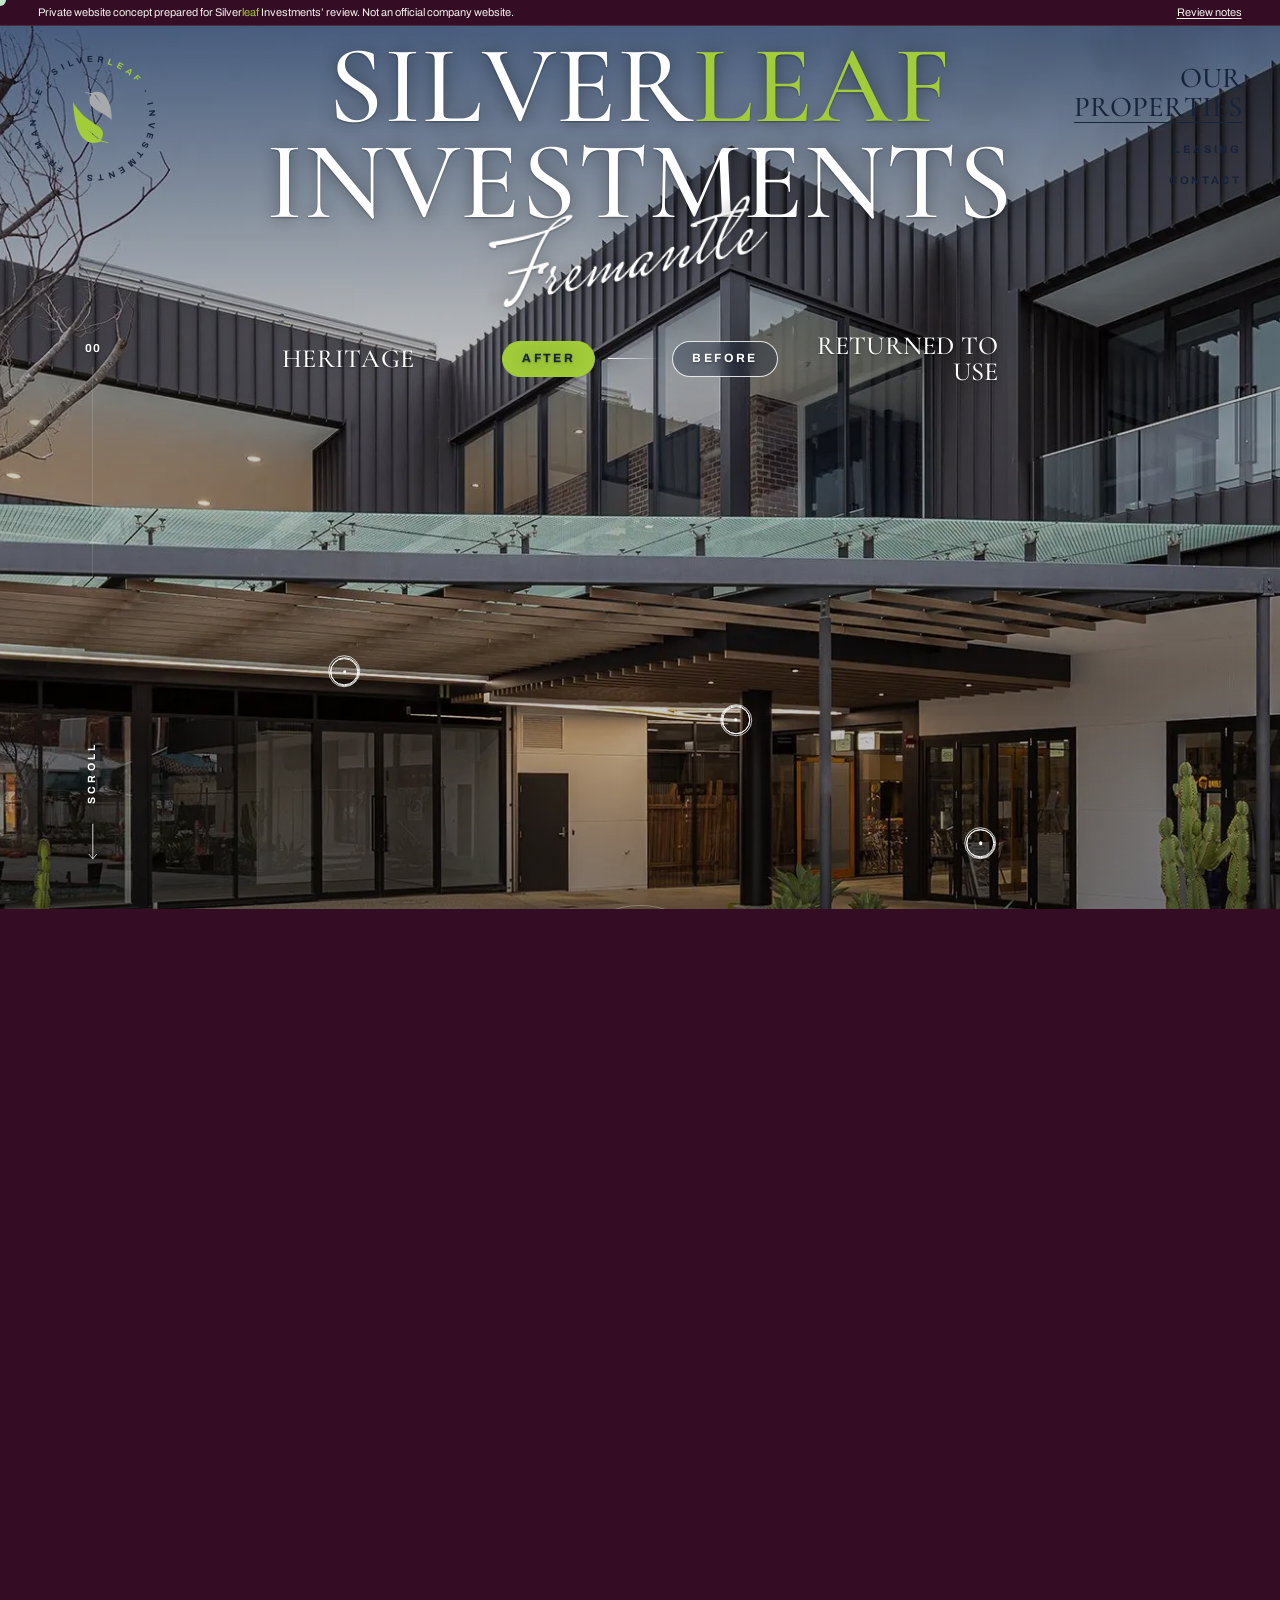
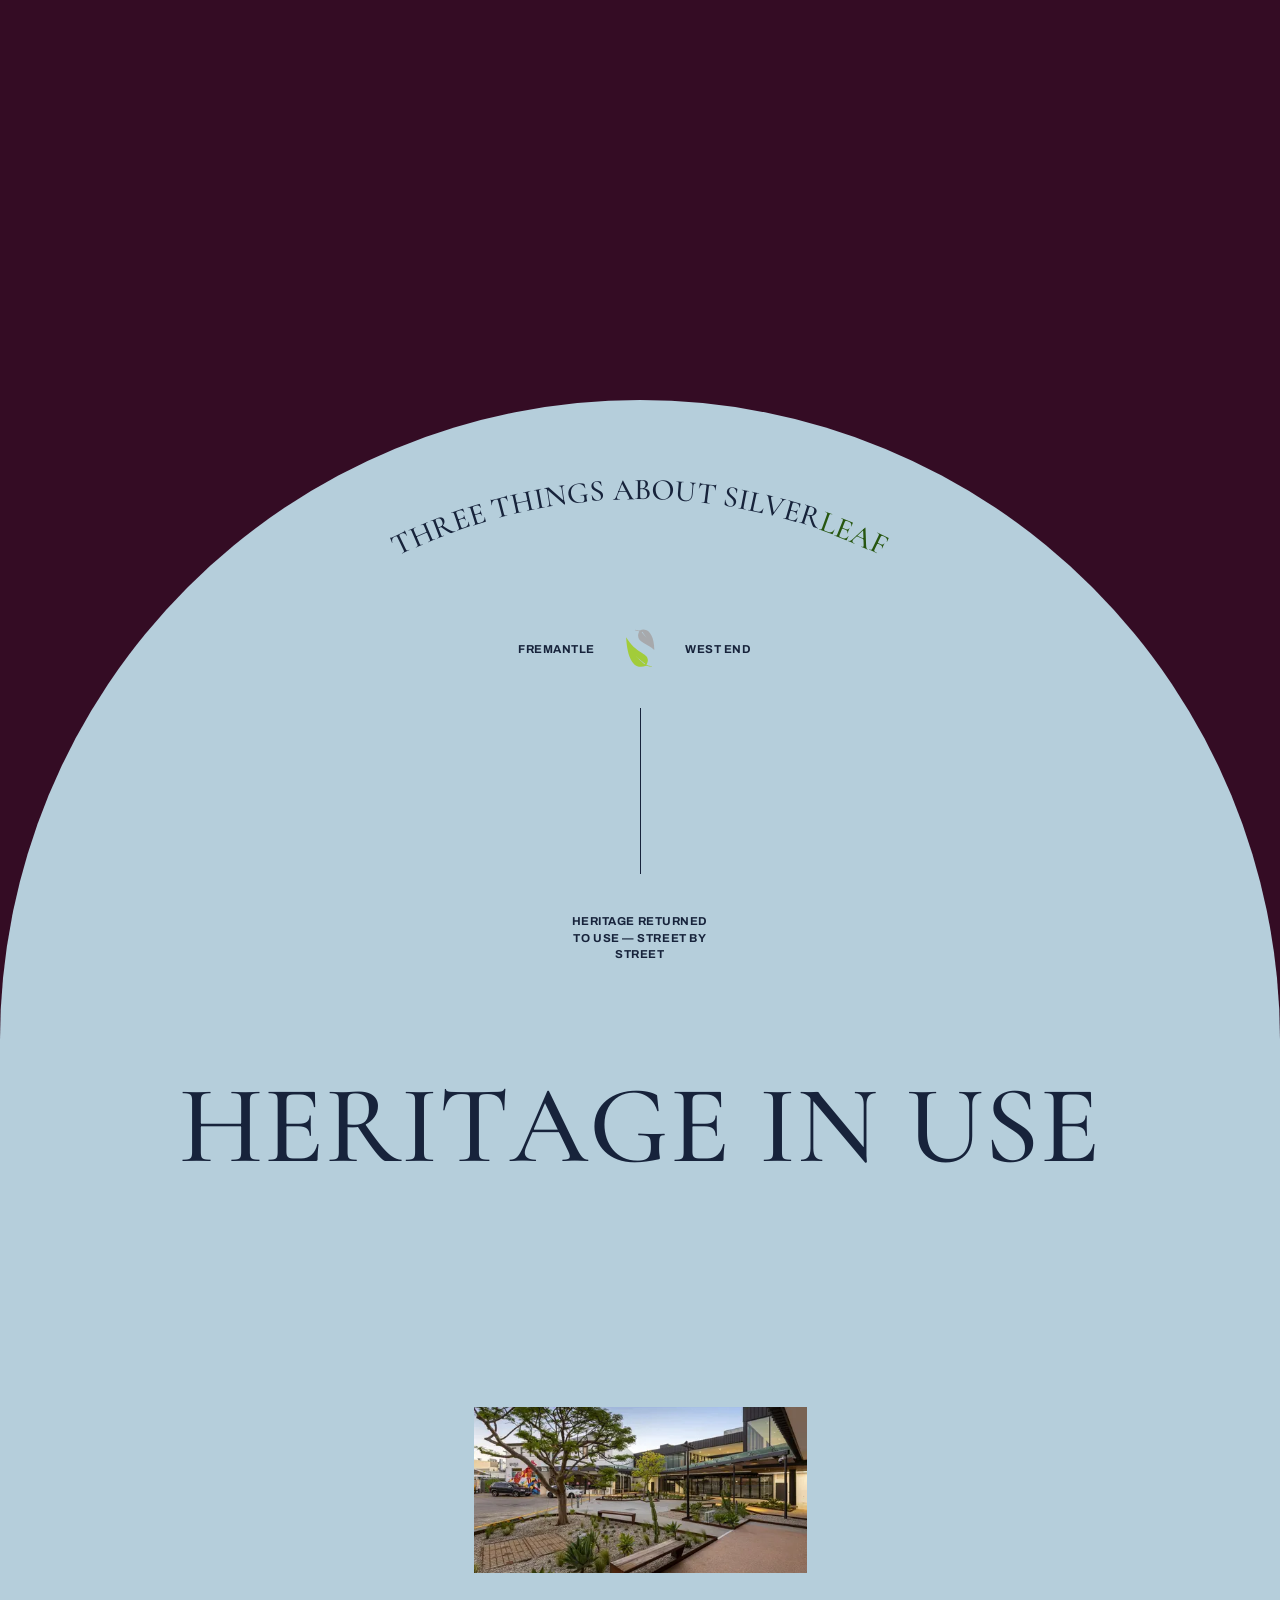
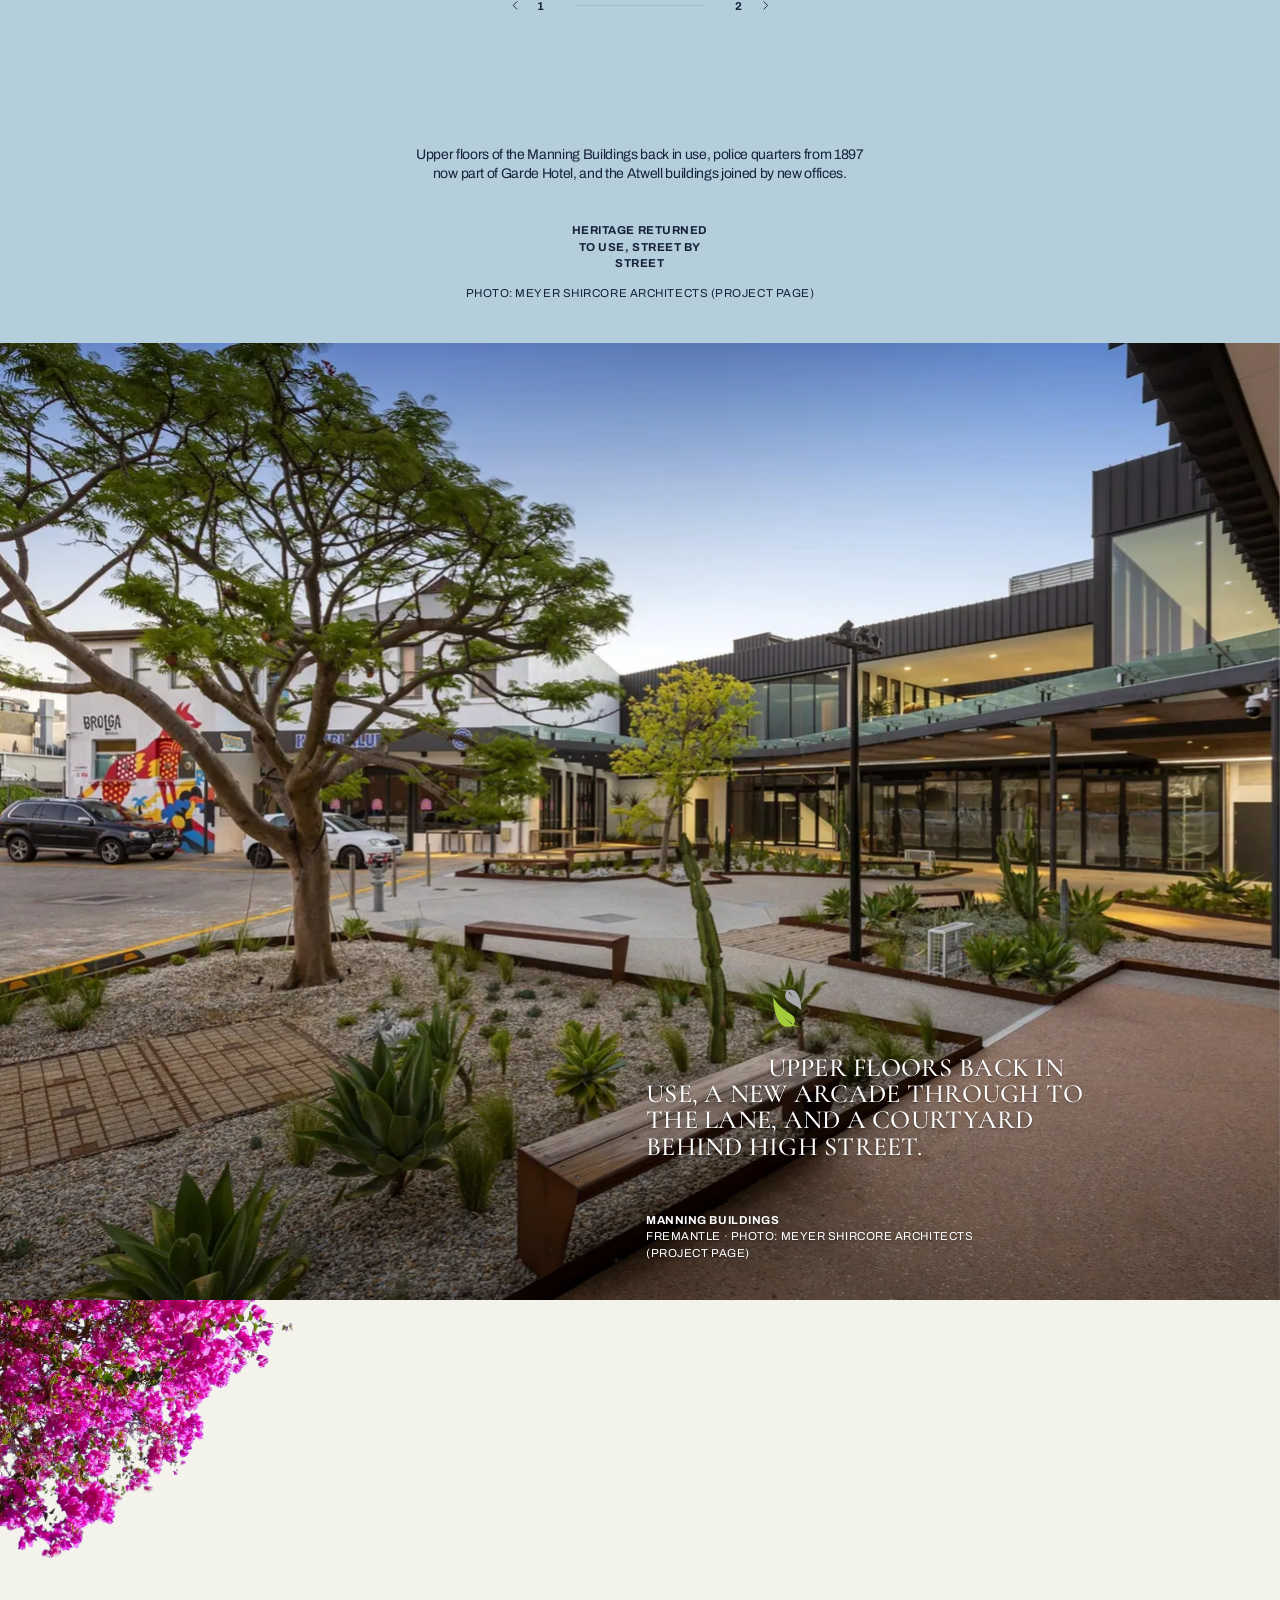
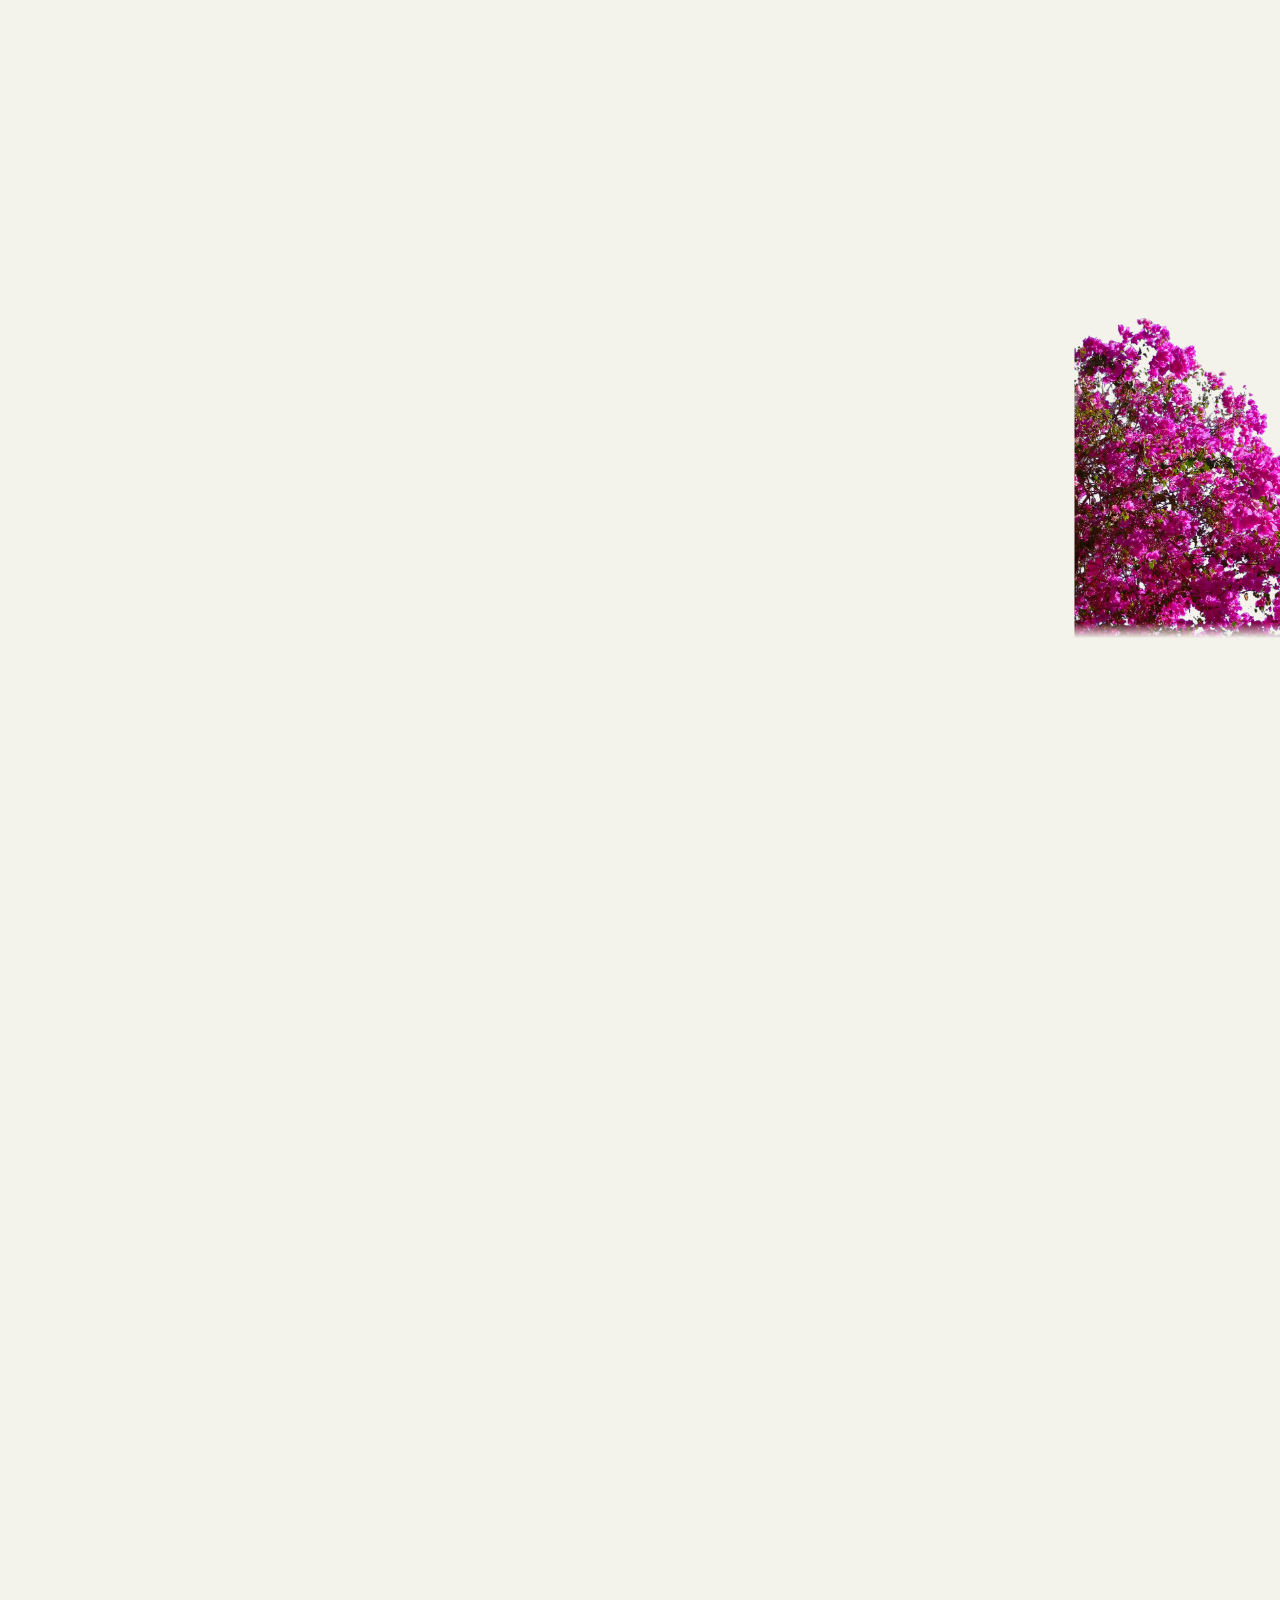
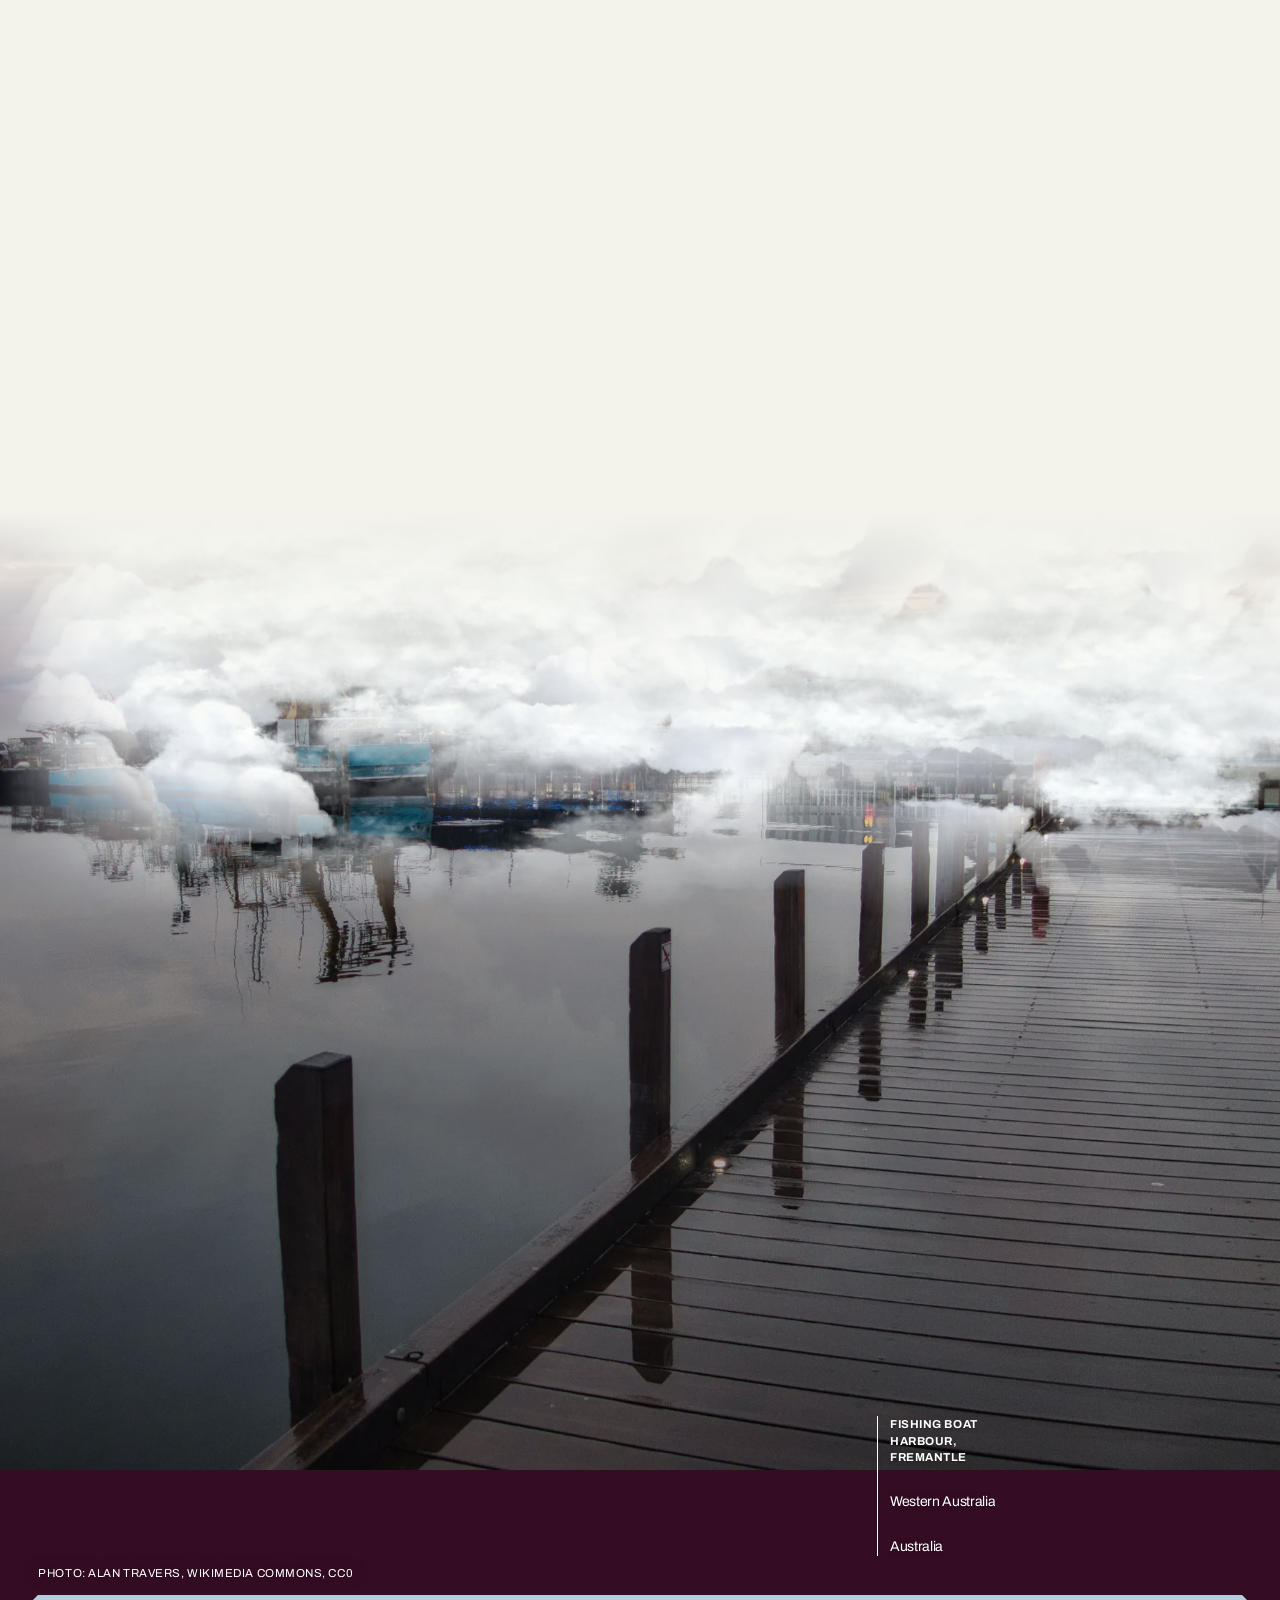
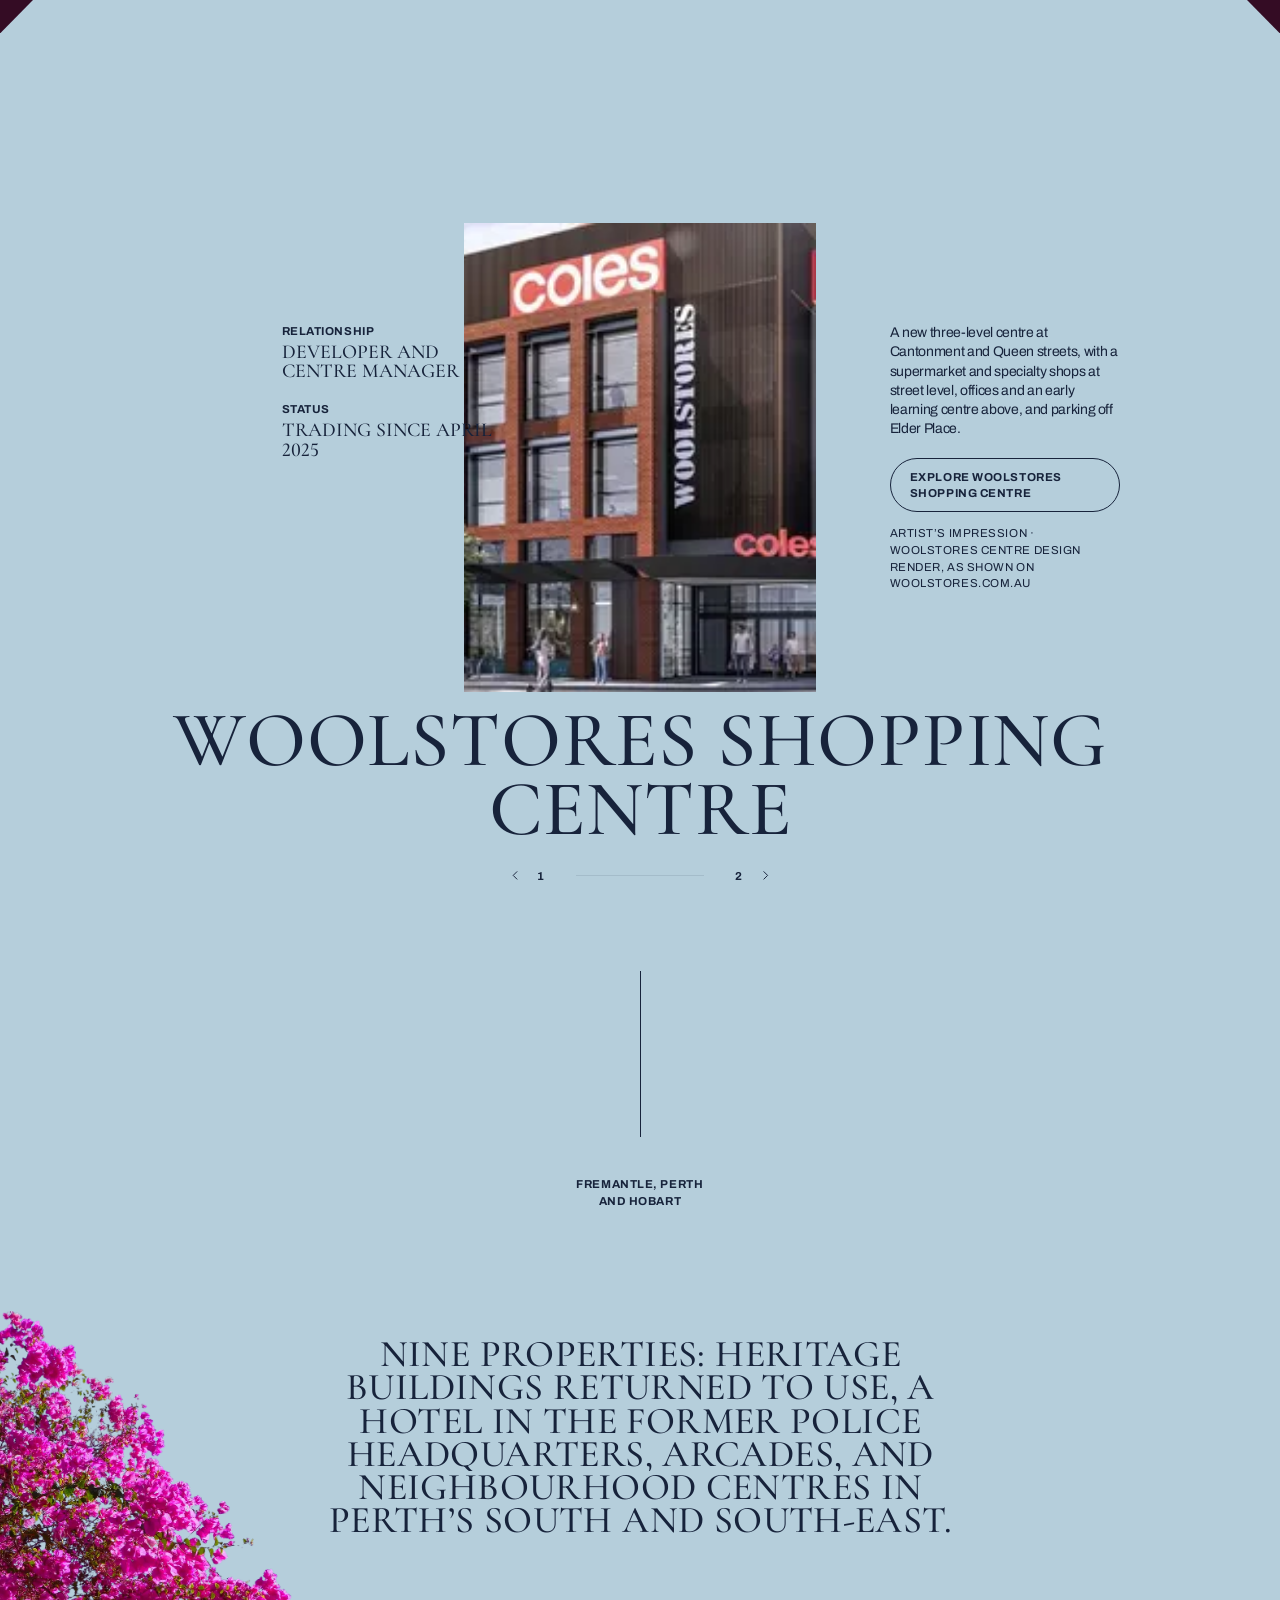
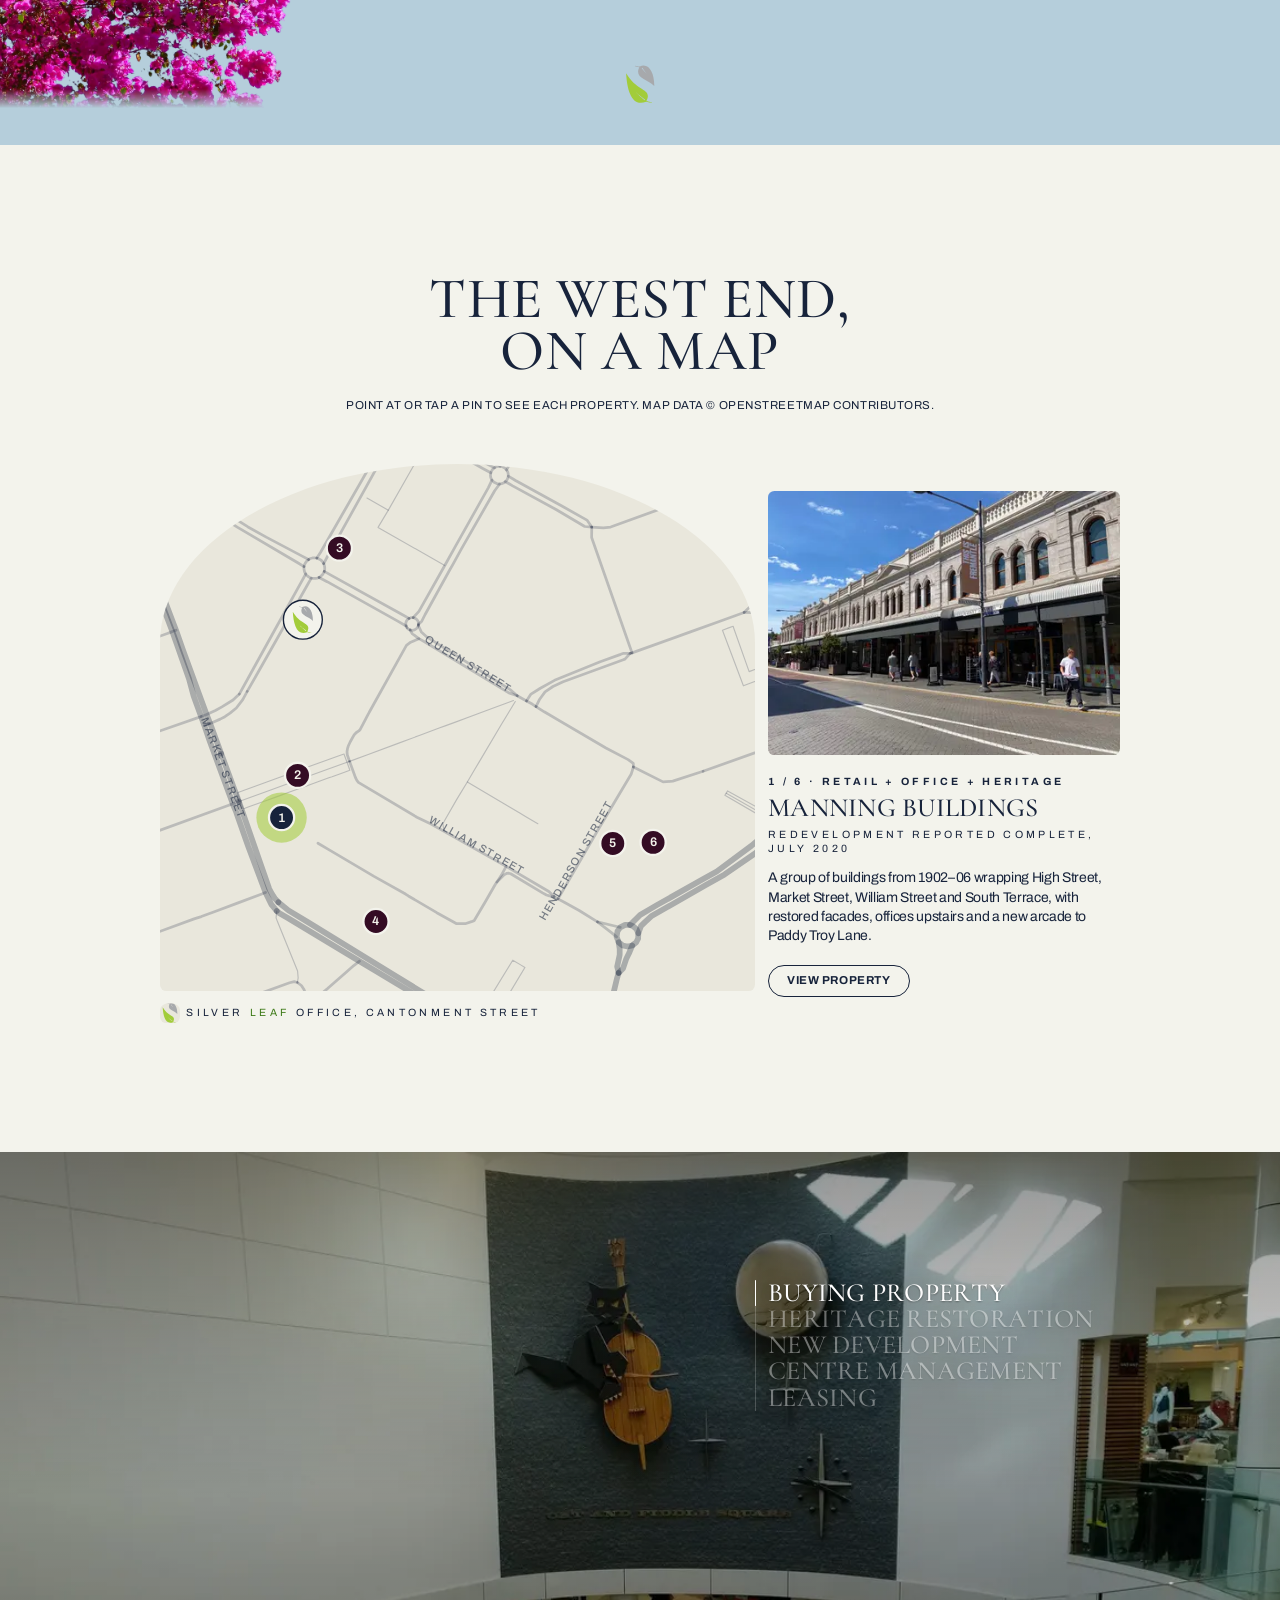
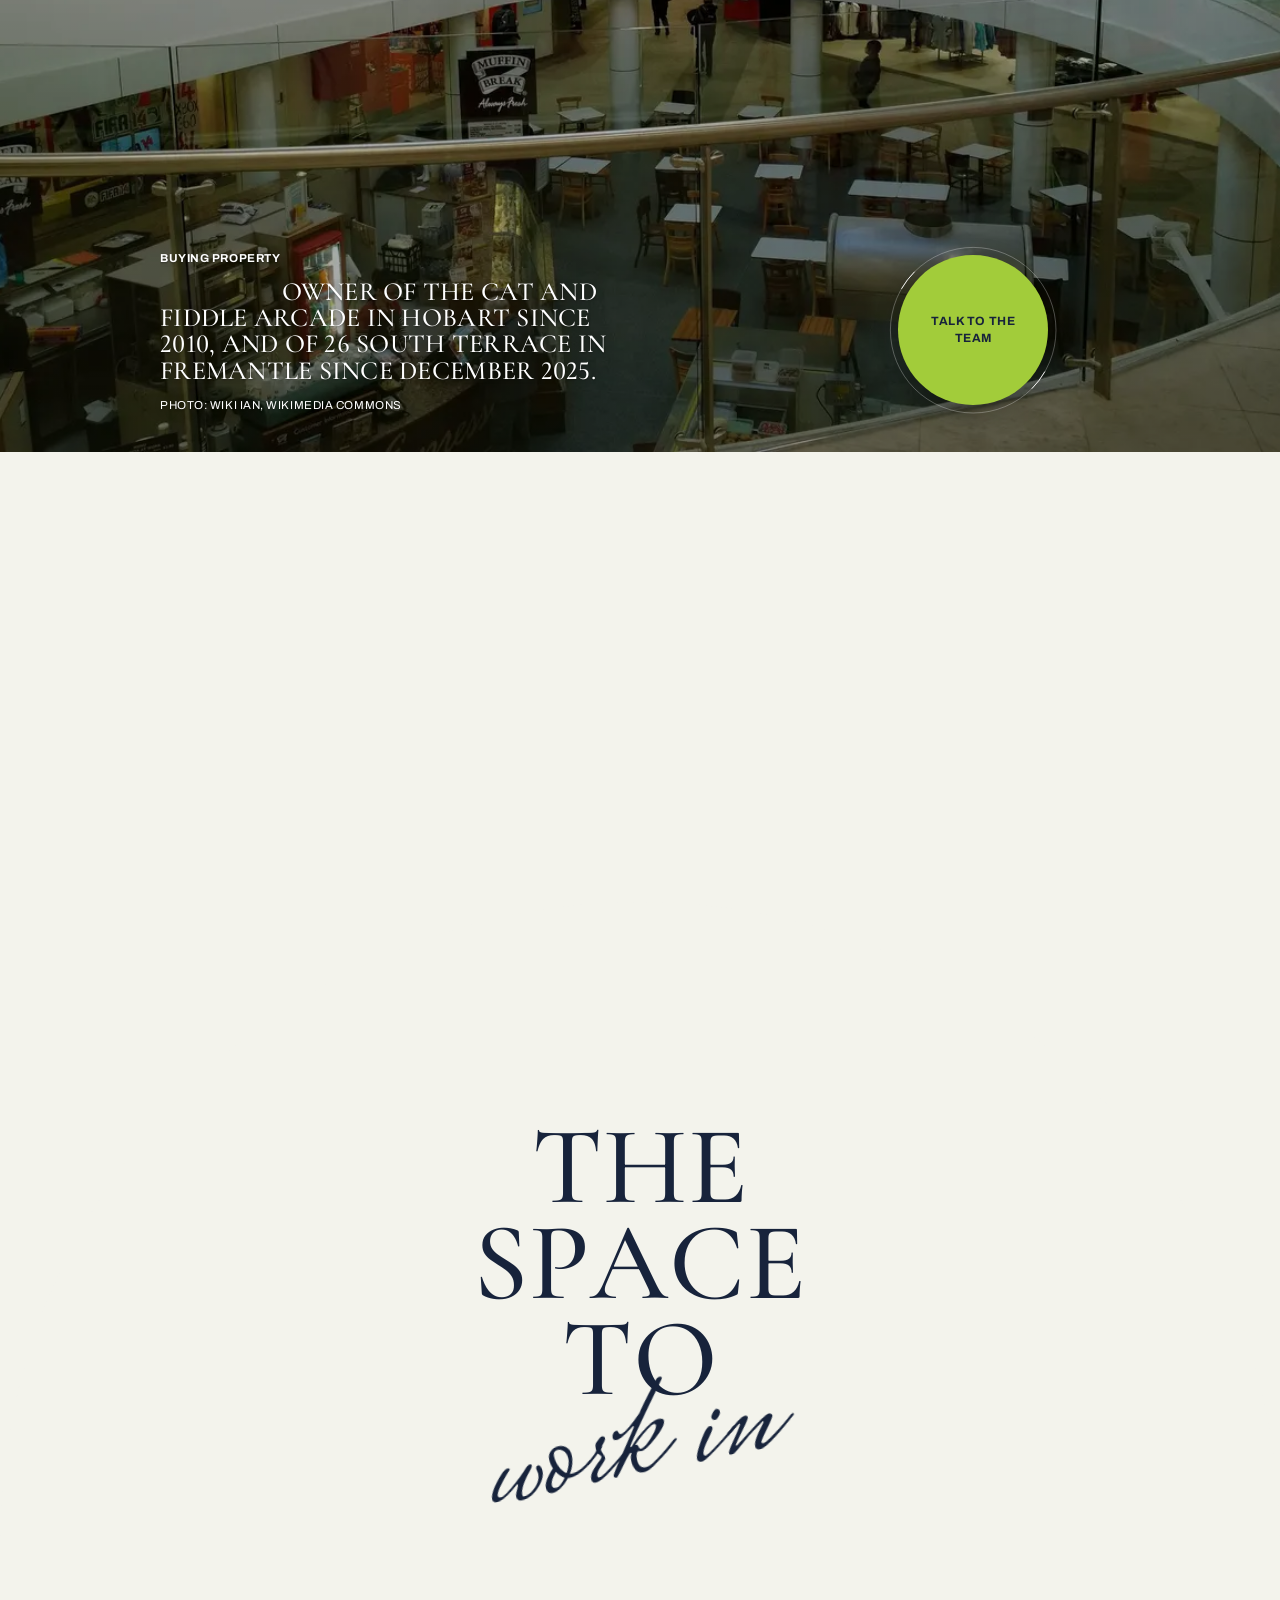
==== commit b4b9bba9: "Add then-and-now slider, West End history strip, map, hover previews, cursor, page wipe and Fremantl" ====
--- a/index.html
+++ b/index.html
@@ -5,16 +5,26 @@
         if ('scrollRestoration' in history) history.scrollRestoration = 'manual';
         var reduce = window.matchMedia('(prefers-reduced-motion: reduce)').matches;
         if (!reduce) r.classList.add('motion');
+        // Arriving through the page-change wipe: start covered, and the stylesheet lifts the panel away.
+        try {
+          if (!reduce && sessionStorage.getItem('sl-wipe')) {
+            sessionStorage.removeItem('sl-wipe');
+            r.classList.add('wipe-in');
+          }
+        } catch (e) {
+          /* storage unavailable: no arrival wipe */
+        }
         r.style.setProperty('--svh', window.innerHeight + 'px');
         // Failsafe: if the motion script never runs, show everything.
         setTimeout(function () {
           if (!r.classList.contains('motion-ready')) r.classList.remove('motion');
         }, 4000);
       })();
-    </script><link rel="stylesheet" href="assets/EraLayout.GsFCeU0r.css"><link rel="stylesheet" href="assets/index.i7nRnJe2.css"><style>.decor i{display:block;position:absolute}.decor .dt,.decor .db{left:var(--dc);right:var(--dc);background:currentColor;height:1px}.decor .dt{top:0}.decor .db{bottom:0}.decor .dl,.decor .dr{top:var(--dc);bottom:var(--dc);background:currentColor;width:1px}.decor .dl{left:0}.decor .dr{right:0}.decor .dc{width:var(--dc);height:var(--dc)}.decor .tl{background:linear-gradient(to bottom right,#0000 calc(50% - .6px),currentColor calc(50% - .6px) calc(50% + .6px),#0000 calc(50% + .6px));top:0;left:0}.decor .br{background:linear-gradient(to bottom right,#0000 calc(50% - .6px),currentColor calc(50% - .6px) calc(50% + .6px),#0000 calc(50% + .6px));bottom:0;right:0}.decor .tr{background:linear-gradient(to bottom left,#0000 calc(50% - .6px),currentColor calc(50% - .6px) calc(50% + .6px),#0000 calc(50% + .6px));top:0;right:0}.decor .bl{background:linear-gradient(to bottom left,#0000 calc(50% - .6px),currentColor calc(50% - .6px) calc(50% + .6px),#0000 calc(50% + .6px));bottom:0;left:0}
+    </script><link rel="stylesheet" href="assets/EraLayout.7Xu97_WC.css"><link rel="stylesheet" href="assets/index.CTBLSMr2.css"><style>.decor i{display:block;position:absolute}.decor .dt,.decor .db{left:var(--dc);right:var(--dc);background:currentColor;height:1px}.decor .dt{top:0}.decor .db{bottom:0}.decor .dl,.decor .dr{top:var(--dc);bottom:var(--dc);background:currentColor;width:1px}.decor .dl{left:0}.decor .dr{right:0}.decor .dc{width:var(--dc);height:var(--dc)}.decor .tl{background:linear-gradient(to bottom right,#0000 calc(50% - .6px),currentColor calc(50% - .6px) calc(50% + .6px),#0000 calc(50% + .6px));top:0;left:0}.decor .br{background:linear-gradient(to bottom right,#0000 calc(50% - .6px),currentColor calc(50% - .6px) calc(50% + .6px),#0000 calc(50% + .6px));bottom:0;right:0}.decor .tr{background:linear-gradient(to bottom left,#0000 calc(50% - .6px),currentColor calc(50% - .6px) calc(50% + .6px),#0000 calc(50% + .6px));top:0;right:0}.decor .bl{background:linear-gradient(to bottom left,#0000 calc(50% - .6px),currentColor calc(50% - .6px) calc(50% + .6px),#0000 calc(50% + .6px));bottom:0;left:0}
 .amen-area{height:calc(var(--vh) * 2.5 + 50rem);position:relative}.amen-screen{position:sticky;top:0}.amen-s{height:var(--vh);position:relative}.amen-cms{height:100%;position:relative}.amen-item{height:100%;display:none;position:absolute;inset:0}.amen-item:first-child{display:block;position:relative}.amen-slide{z-index:0;flex-direction:column;justify-content:flex-end;height:100%;display:flex;position:relative}.amen-slide__b{z-index:1;position:relative}.amen-slide__label{grid-area:1/2/2/6}.amen-slide__desc{grid-area:2/2/3/6}.amen-item--text .amen-slide__img:after{content:"";z-index:1;pointer-events:none;background:linear-gradient(to top right,#0009,#0000 65%);position:absolute;inset:0}.amen-para+.amen-para{margin-top:var(--s12)}.amen-para{max-width:52ch}.amen-credit{margin-top:var(--s16)}.amen-slide__img{z-index:0;top:0;bottom:0;left:calc(var(--off) * -1);right:calc(var(--off) * -1);position:absolute}.amen-tabs-w{z-index:1;left:0;right:0;top:var(--s160);position:absolute}.amen-tabs{grid-area:1/7/2/10;position:relative}.amen-tabs__list{flex-direction:column;align-items:flex-start;display:flex}.amen-tab{text-align:left;opacity:.4;transition:opacity var(--dur-s) var(--e-out)}.amen-tab:hover,.amen-tab.is-active{opacity:1}.amen-tabs__line{top:0;bottom:0;left:calc(var(--s16) * -1);background:var(--line);width:1.25px;position:absolute}.amen-tabs__hilight{width:100%;height:calc(40 * var(--u));background:var(--fg);border-radius:2px}.amen-btn-w{z-index:2;left:0;right:0;bottom:var(--s48);pointer-events:none;position:absolute}.amen-btn{pointer-events:auto;grid-area:1/8/2/10}.amen-themes{inset:0 0 var(--vh) 0}.amen-themes__light{height:35rem}@media (width<=991px){.amen-slide__label{grid-area:1/2/2/5}.amen-slide__desc{grid-area:2/1/3/5}.amen-tabs-w{top:var(--s272)}.amen-tabs{grid-area:1/2/2/5}}
 .logo-lockup{width:100%;height:auto;display:block;overflow:visible}.cta-w{position:relative}.cta-s{z-index:1;aspect-ratio:144/168;pointer-events:none;position:relative}.cta-desc{pointer-events:auto;grid-area:1/4/2/8}.cta-sec .lf{text-shadow:0 0 10px #0000008c}.cta-sec .grad.top{background-image:linear-gradient(#0000009e,#00000040 60%,#0000)}.cta-title{pointer-events:auto;grid-area:1/3/2/9}.cta-btn{flex-direction:column;align-items:center;display:flex}.img-p{object-fit:cover;flex:none;width:100%;height:140%}.cta-credit{z-index:2;left:var(--off);bottom:calc(var(--off) + var(--cell-v) * 2 + var(--gap) + var(--s16));position:absolute}.ftr-w{margin-top:calc((var(--off) + var(--cell-v) * 2 + var(--gap)) * -1);position:relative}.ftr-top{z-index:1200;left:0;top:calc(100% - var(--off));height:var(--cell-h);transform-origin:0 0;align-items:center;gap:var(--s24);color:var(--fg);position:absolute;transform:rotate(-90deg)}.ftr-top .sdown__arrow{transform:none}.ftr-s{z-index:1;height:var(--vh);flex-direction:column;justify-content:space-between;display:flex;position:relative}.ftr-s__t{flex:1}.ftr-s__b{flex-direction:column;flex:1;justify-content:flex-end;display:flex}.ftr-contact{flex-direction:column;grid-area:1/3/2/9;align-items:center;display:flex}.ftr-logo{width:calc(150 * var(--u));color:var(--fg)}.ftr-phone{color:var(--fg);white-space:nowrap}.ftr-address{padding:0 var(--s48);text-align:center;flex-direction:column;grid-area:2/5/3/7;align-items:center;display:flex}.ftr-info{flex-direction:column;grid-area:1/3/2/6;justify-content:flex-end;display:flex}.ftr-credits{flex-direction:column;grid-area:1/6/2/9;justify-content:flex-end;align-items:flex-end;display:flex}.ftr-bg{z-index:-1;bottom:100%;left:calc(var(--off) * -1);right:calc(var(--off) * -1);height:calc(var(--vh) * 2);background:var(--bg);position:absolute}@media (width<=991px){.cta-s{aspect-ratio:2/6}.cta-desc,.cta-title,.ftr-contact{grid-area:1/1/2/5}.ftr-address{margin:0 calc(var(--gap) * -1);grid-area:2/2/3/4;padding:0}.ftr-info{grid-area:1/1/2/3}.ftr-credits{grid-area:1/3/2/5}}
-</style></head><body class="on-light"><a class="skip" href="#main">Skip to content</a><aside class="notice" aria-label="Concept notice"><span>Private website concept prepared for Silver<span class="lf">leaf</span> Investments’ review. Not an official company website.</span><a href="review-notes/index.html">Review notes</a></aside><header class="hdr"><a class="hdr-logo on-color" data-theme href="./" aria-label="Silverleaf Investments, home"><span class="symbol hdr-logo__sym"><svg class="logo-mark leaf-mark" viewBox="31.42 0.2 40 40" aria-hidden="true"><path fill="var(--logo-grey, #A7A9AC)" fill-rule="evenodd" d="M50.718 1.905 C44.854 14.170 57.644 14.059 66.083 22.031 C66.268 8.605 60.378 -2.847 50.718 1.905Z M52.982 3.493 L53.197 3.773 L53.413 4.052 L53.632 4.330 L53.851 4.607 L54.072 4.882 L54.294 5.156 L54.518 5.429 L54.743 5.700 L54.970 5.970 L55.198 6.239 L55.427 6.507 L55.658 6.773 L55.890 7.037 L56.123 7.301 L56.358 7.563 L56.594 7.824 L56.831 8.084 L57.070 8.342 L57.310 8.599 L57.552 8.854 L57.795 9.109 L58.039 9.362 L58.285 9.613 L58.315 9.587 L58.096 9.312 L57.878 9.036 L57.662 8.759 L57.448 8.482 L57.236 8.203 L57.025 7.923 L56.815 7.642 L56.607 7.360 L56.401 7.077 L56.196 6.793 L55.993 6.508 L55.792 6.222 L55.592 5.935 L55.394 5.648 L55.197 5.359 L55.002 5.069 L54.809 4.778 L54.617 4.486 L54.427 4.193 L54.238 3.899 L54.051 3.604 L53.866 3.308 L53.681 3.010Z"></path><path fill="var(--logo-grey, #A7A9AC)" d="M53.302 1.922 L52.980 1.925 L52.662 1.924 L52.344 1.919 L52.027 1.910 L51.710 1.897 L51.394 1.880 L51.077 1.858 L50.762 1.833 L50.447 1.804 L50.132 1.770 L49.817 1.733 L49.503 1.691 L49.190 1.645 L48.876 1.595 L48.564 1.541 L48.251 1.483 L47.939 1.421 L47.628 1.355 L47.317 1.285 L47.006 1.210 L46.696 1.132 L46.386 1.049 L46.075 0.961 L45.925 1.439 L46.233 1.546 L46.544 1.649 L46.856 1.748 L47.168 1.844 L47.482 1.935 L47.796 2.022 L48.112 2.105 L48.428 2.184 L48.745 2.259 L49.064 2.329 L49.383 2.396 L49.703 2.458 L50.024 2.517 L50.346 2.571 L50.669 2.621 L50.993 2.667 L51.317 2.709 L51.643 2.746 L51.970 2.780 L52.297 2.809 L52.625 2.834 L52.955 2.855 L53.282 2.872Z"></path><path fill="var(--leaf, #A2CC3A)" fill-rule="evenodd" d="M57.532 38.500 C64.951 23.866 48.748 29.249 36.760 8.724 C37.833 27.298 42.806 44.085 57.532 38.500Z M56.430 36.212 L56.016 35.909 L55.604 35.606 L55.193 35.301 L54.784 34.995 L54.375 34.687 L53.968 34.377 L53.561 34.067 L53.156 33.754 L52.752 33.440 L52.349 33.125 L51.947 32.808 L51.547 32.489 L51.147 32.169 L50.749 31.848 L50.351 31.525 L49.955 31.200 L49.560 30.874 L49.166 30.546 L48.773 30.217 L48.382 29.887 L47.991 29.554 L47.602 29.221 L47.214 28.885 L47.186 28.915 L47.551 29.276 L47.917 29.636 L48.284 29.994 L48.652 30.352 L49.022 30.707 L49.393 31.062 L49.766 31.415 L50.140 31.767 L50.515 32.117 L50.891 32.466 L51.269 32.814 L51.648 33.160 L52.028 33.505 L52.410 33.849 L52.793 34.191 L53.178 34.532 L53.563 34.872 L53.950 35.210 L54.339 35.547 L54.728 35.882 L55.119 36.216 L55.512 36.549 L55.905 36.880Z"></path><path fill="var(--leaf, #A2CC3A)" d="M56.141 37.900 L56.449 38.012 L56.760 38.121 L57.073 38.226 L57.386 38.327 L57.700 38.423 L58.014 38.516 L58.330 38.604 L58.646 38.688 L58.963 38.768 L59.280 38.843 L59.599 38.915 L59.918 38.982 L60.238 39.045 L60.559 39.104 L60.880 39.159 L61.202 39.210 L61.525 39.256 L61.849 39.299 L62.173 39.337 L62.498 39.371 L62.824 39.401 L63.150 39.427 L63.476 39.449 L63.524 38.951 L63.204 38.910 L62.886 38.866 L62.569 38.817 L62.254 38.764 L61.940 38.708 L61.627 38.647 L61.316 38.583 L61.006 38.515 L60.696 38.442 L60.389 38.366 L60.082 38.286 L59.776 38.202 L59.472 38.114 L59.169 38.022 L58.867 37.926 L58.567 37.826 L58.267 37.722 L57.969 37.615 L57.672 37.503 L57.376 37.388 L57.081 37.269 L56.788 37.146 L56.493 37.017Z"></path></svg></span><span class="hdr-logo__ring" data-logo-ring aria-hidden="true"><svg viewBox="0 0 120 120"><defs><path id="ring" d="M60,60 m-47,0 a47,47 0 1,1 94,0 a47,47 0 1,1 -94,0"></path></defs><text><textPath href="#ring" startOffset="0" textLength="292">SILVER<tspan class="ring-leaf">LEAF</tspan> · INVESTMENTS · FREMANTLE · </textPath></text></svg></span></a><nav class="hdr-nav on-color" data-theme aria-label="Main"><div class="hdr-nav__list desk-f"><a class="u-link hdr-nav__main h6" href="portfolio/index.html"><span class="u-link__t">Our<br>Properties</span><span class="u-link__line" aria-hidden="true"></span></a><span class="u24" aria-hidden="true"></span><a class="nav-l2 l2" href="leasing/index.html"><span class="roll"><span class="roll__t">Leasing</span><span class="roll__t" aria-hidden="true">Leasing</span></span></a><span class="nav-gap" aria-hidden="true"></span><a class="nav-l2 l2" href="contact/index.html"><span class="roll"><span class="roll__t">Contact</span><span class="roll__t" aria-hidden="true">Contact</span></span></a></div><button class="hdr-menu-btn mob-f l2" type="button" aria-expanded="false" aria-controls="menu" data-menu-btn><span data-menu-label>Menu</span><span class="hdr-menu-btn__ico" aria-hidden="true"><i></i><i></i></span></button></nav></header><div class="sbar-w on-color desk-f" data-theme aria-hidden="true"><div class="sbar" data-sbar><div class="sbar__track"></div><div class="sbar__fill"></div><div class="sbar__thumb" data-sbar-thumb><span class="l1 ac" data-sbar-label>00</span></div></div></div><div class="sdown on-color desk-f" data-theme aria-hidden="true"><span class="sdown__arrow"><svg viewBox="0 0 48 12"><path d="M0 6h44M38 1l6 5-6 5" fill="none" stroke="currentColor" stroke-width="1"></path></svg></span><span class="l2">Scroll</span></div><div class="menu on-color" id="menu" data-menu hidden><nav class="menu__list" aria-label="Menu"><a class="h3" href="./">Home</a><a class="h3" href="portfolio/index.html">Our properties</a><a class="h3" href="about/index.html">About</a><a class="h3" href="leasing/index.html">Leasing</a><a class="h3" href="contact/index.html">Contact</a></nav><p class="l1 menu__foot">Level 2, 25 Cantonment Street, Fremantle WA 6160<br><a href="tel:+61893355492">08 9335 5492</a></p></div><div class="tips" data-tips aria-hidden="true"></div><main id="main" tabindex="-1"><div class="pre on-dark" data-preloader style="--arch-mask:url(&quot;data:image/svg+xml,%3Csvg xmlns='http://www.w3.org/2000/svg' viewBox='0 0 560 2592' preserveAspectRatio='none'%3E%3Cpath d='M0 0H280A280 280 0 0 0 0 280Z M560 0H280A280 280 0 0 1 560 280Z' fill='white'/%3E%3C/svg%3E&quot;)" aria-hidden="true"><div class="pre__ctn ctn"><div class="pre__t"><div class="u48"></div><div class="s-logo"><span class="symbol" data-part="ctn"><svg class="logo-mark leaf-mark" viewBox="31.42 0.2 40 40" aria-hidden="true"><path fill="var(--logo-grey, #A7A9AC)" fill-rule="evenodd" d="M50.718 1.905 C44.854 14.170 57.644 14.059 66.083 22.031 C66.268 8.605 60.378 -2.847 50.718 1.905Z M52.982 3.493 L53.197 3.773 L53.413 4.052 L53.632 4.330 L53.851 4.607 L54.072 4.882 L54.294 5.156 L54.518 5.429 L54.743 5.700 L54.970 5.970 L55.198 6.239 L55.427 6.507 L55.658 6.773 L55.890 7.037 L56.123 7.301 L56.358 7.563 L56.594 7.824 L56.831 8.084 L57.070 8.342 L57.310 8.599 L57.552 8.854 L57.795 9.109 L58.039 9.362 L58.285 9.613 L58.315 9.587 L58.096 9.312 L57.878 9.036 L57.662 8.759 L57.448 8.482 L57.236 8.203 L57.025 7.923 L56.815 7.642 L56.607 7.360 L56.401 7.077 L56.196 6.793 L55.993 6.508 L55.792 6.222 L55.592 5.935 L55.394 5.648 L55.197 5.359 L55.002 5.069 L54.809 4.778 L54.617 4.486 L54.427 4.193 L54.238 3.899 L54.051 3.604 L53.866 3.308 L53.681 3.010Z"></path><path fill="var(--logo-grey, #A7A9AC)" d="M53.302 1.922 L52.980 1.925 L52.662 1.924 L52.344 1.919 L52.027 1.910 L51.710 1.897 L51.394 1.880 L51.077 1.858 L50.762 1.833 L50.447 1.804 L50.132 1.770 L49.817 1.733 L49.503 1.691 L49.190 1.645 L48.876 1.595 L48.564 1.541 L48.251 1.483 L47.939 1.421 L47.628 1.355 L47.317 1.285 L47.006 1.210 L46.696 1.132 L46.386 1.049 L46.075 0.961 L45.925 1.439 L46.233 1.546 L46.544 1.649 L46.856 1.748 L47.168 1.844 L47.482 1.935 L47.796 2.022 L48.112 2.105 L48.428 2.184 L48.745 2.259 L49.064 2.329 L49.383 2.396 L49.703 2.458 L50.024 2.517 L50.346 2.571 L50.669 2.621 L50.993 2.667 L51.317 2.709 L51.643 2.746 L51.970 2.780 L52.297 2.809 L52.625 2.834 L52.955 2.855 L53.282 2.872Z"></path><path fill="var(--leaf, #A2CC3A)" fill-rule="evenodd" d="M57.532 38.500 C64.951 23.866 48.748 29.249 36.760 8.724 C37.833 27.298 42.806 44.085 57.532 38.500Z M56.430 36.212 L56.016 35.909 L55.604 35.606 L55.193 35.301 L54.784 34.995 L54.375 34.687 L53.968 34.377 L53.561 34.067 L53.156 33.754 L52.752 33.440 L52.349 33.125 L51.947 32.808 L51.547 32.489 L51.147 32.169 L50.749 31.848 L50.351 31.525 L49.955 31.200 L49.560 30.874 L49.166 30.546 L48.773 30.217 L48.382 29.887 L47.991 29.554 L47.602 29.221 L47.214 28.885 L47.186 28.915 L47.551 29.276 L47.917 29.636 L48.284 29.994 L48.652 30.352 L49.022 30.707 L49.393 31.062 L49.766 31.415 L50.140 31.767 L50.515 32.117 L50.891 32.466 L51.269 32.814 L51.648 33.160 L52.028 33.505 L52.410 33.849 L52.793 34.191 L53.178 34.532 L53.563 34.872 L53.950 35.210 L54.339 35.547 L54.728 35.882 L55.119 36.216 L55.512 36.549 L55.905 36.880Z"></path><path fill="var(--leaf, #A2CC3A)" d="M56.141 37.900 L56.449 38.012 L56.760 38.121 L57.073 38.226 L57.386 38.327 L57.700 38.423 L58.014 38.516 L58.330 38.604 L58.646 38.688 L58.963 38.768 L59.280 38.843 L59.599 38.915 L59.918 38.982 L60.238 39.045 L60.559 39.104 L60.880 39.159 L61.202 39.210 L61.525 39.256 L61.849 39.299 L62.173 39.337 L62.498 39.371 L62.824 39.401 L63.150 39.427 L63.476 39.449 L63.524 38.951 L63.204 38.910 L62.886 38.866 L62.569 38.817 L62.254 38.764 L61.940 38.708 L61.627 38.647 L61.316 38.583 L61.006 38.515 L60.696 38.442 L60.389 38.366 L60.082 38.286 L59.776 38.202 L59.472 38.114 L59.169 38.022 L58.867 37.926 L58.567 37.826 L58.267 37.722 L57.969 37.615 L57.672 37.503 L57.376 37.388 L57.081 37.269 L56.788 37.146 L56.493 37.017Z"></path></svg></span></div></div><div class="pre__c grid"><div class="pre__side-l"><p class="c1 ac" data-part="h">Western</p></div><div class="pre__logo"><p class="h3 ac" data-part="h">Silver<span class="lf">leaf</span><br>Investments</p><div class="pre__logo-a"><p class="a2 ac" data-part="a">Fremantle</p></div></div><div class="pre__side-r"><p class="c1 ac" data-part="h">Australia</p></div></div><div class="pre__b"><div class="grid"><div class="s-title"><div class="pre__progress" data-part="line"><div class="pre__fill"><div class="pre__track"></div></div></div><div class="u32"></div><p class="l1 ac" data-part="p">Silver<span class="lf">leaf</span> Investments<br>Heritage returned to use.</p></div></div><div class="u48"></div></div></div><div class="pre__arches"><div class="pre__arch is-1"></div><div class="pre__arch is-2"></div></div><div class="pre__bg"><div class="pre__bg-a"><span class="pre__watermark">Fremantle</span></div><div class="pre__bg-decor"><span class="decor" style="--dc:var(--s24)" aria-hidden="true"><i class="dt"></i><i class="db"></i><i class="dl"></i><i class="dr"></i><i class="dc tl"></i><i class="dc tr"></i><i class="dc bl"></i><i class="dc br"></i></span></div></div></div><section class="section clip on-color hero-sec" aria-labelledby="hero-title"><div class="ctn"><div class="hero-area" data-hero><div class="hero-w" data-tabs-hero><div class="hero-s" data-hero-s><div class="u48"></div><div class="u272 mob"></div><div class="grid"><div class="hero-logo"><h1 id="hero-title" class="h1 ac" data-r="h">Silver<span class="lf">leaf</span><br>Investments</h1><div class="hero-logo__a"><p class="a2 ac" data-r="a">Fremantle</p></div></div></div><div class="u48"></div><div class="grid"><p class="hero-title h5"><span class="al" data-r="h">Heritage</span><span class="hero-tabs" data-r="ctn" role="tablist" aria-label="Manning Buildings photograph"><button class="hero-tab l2 is-active" type="button" role="tab" aria-selected="true" data-tab-trigger="after">After</button><span class="hero-tabs__div is-after" data-tabs-divider aria-hidden="true"></span><button class="hero-tab l2" type="button" role="tab" aria-selected="false" data-tab-trigger="before">Before</button></span><span class="ar" data-r="h">returned to use</span></p></div></div><div class="hero-bg" data-hero-bg><div class="hero-bg__master"><div class="hero-bg__img" data-hero-img><div class="pins desk"><button class="pin" type="button" style="left:57.5%;top:62.5%" data-pin data-tip-trigger="arcade" aria-label="A new arcade: A new arcade runs from High Street through to Paddy Troy Lane, with a courtyard behind."><span class="pin__dot"></span><span class="pin__bg"><span class="pin__pulse" data-pin-pulse></span><span class="pin__pulse" data-pin-pulse></span></span></button><button class="pin" type="button" style="left:26.9%;top:58.3%" data-pin data-tip-trigger="upstairs" aria-label="Offices upstairs: Upper floors of the 1902–06 buildings returned to use as offices, above shops at street level."><span class="pin__dot"></span><span class="pin__bg"><span class="pin__pulse" data-pin-pulse></span><span class="pin__pulse" data-pin-pulse></span></span></button><button class="pin" type="button" style="left:76.6%;top:73.2%" data-pin data-tip-trigger="facades" aria-label="Restored facades: Facades restored on High, Market and William streets and South Terrace; redevelopment reported complete in July 2020."><span class="pin__dot"></span><span class="pin__bg"><span class="pin__pulse" data-pin-pulse></span><span class="pin__pulse" data-pin-pulse></span></span></button></div><div class="hero-bg__tab" data-tab-content="after"><img class="img hero-img" data-tab-img src="assets/manning-rear-completed.WaDLQTPi_1CLs2x.webp" alt="The completed rear additions to the Manning Buildings: dark-clad upper offices above a glazed entry canopy and landscaped forecourt." width="2400" height="1600"></div><div class="hero-bg__tab is-hidden" data-tab-content="before"><img class="img hero-img" data-tab-img src="assets/manning-rear-2019.WifOejfQ_Z1GsUpq.webp" alt="Building site at the rear of the Manning Buildings on William Street in August 2019, with machinery in front of the old brick rear walls and the Town Hall clock tower behind." width="2400" height="1800" loading="lazy"></div><div class="grad top xvh"></div><div class="grad bot x6"></div><div class="grad bot x6"></div></div><div class="hero-b"><div class="hero-b__btn"><div class="btn-circle roll-trigger" data-btn-circle data-magnetic data-r="ctn"><span class="btn-circle__label l1" data-magnetic-inner aria-hidden="true"><span class="roll"><span class="roll__t">View properties</span><span class="roll__t" aria-hidden="true">View properties</span></span></span><span class="btn-circle__bg" aria-hidden="true"><svg viewBox="0 0 208 208"><circle class="arc" cx="104" cy="104" r="103.5" fill="none" stroke="currentColor" stroke-width="1" transform="rotate(-150 104 104)" style="stroke-dasharray:27.12 650.31"></circle><circle class="arc" cx="104" cy="104" r="103.5" fill="none" stroke="currentColor" stroke-width="1" transform="rotate(30 104 104)" style="stroke-dasharray:27.12 650.31"></circle><circle class="track" cx="104" cy="104" r="103.5" fill="none" stroke-width="1"></circle></svg></span><a class="btn-circle__link" href="portfolio/index.html" aria-label="View properties"></a></div></div><div class="u32"></div><p class="hero-credit l1 reg ac">Photos: Meyer Shircore Architects (project page) (after); Sam Wilson, Wikimedia Commons (before)</p><div class="u48"></div></div></div></div></div><div class="themes hero-themes" aria-hidden="true"><div class="themes__fill" data-bg="color"></div><div class="hero-themes__light" data-bg="light"></div></div></div></div><template data-tip-templates><div class="tip" data-tip="arcade"><div class="tip__card"><span class="decor" style="--dc:var(--s16)" aria-hidden="true"><i class="dt"></i><i class="db"></i><i class="dl"></i><i class="dr"></i><i class="dc tl"></i><i class="dc tr"></i><i class="dc bl"></i><i class="dc br"></i></span><p class="h5">A new arcade</p><p class="p1">A new arcade runs from High Street through to Paddy Troy Lane, with a courtyard behind.</p></div></div><div class="tip" data-tip="upstairs"><div class="tip__card"><span class="decor" style="--dc:var(--s16)" aria-hidden="true"><i class="dt"></i><i class="db"></i><i class="dl"></i><i class="dr"></i><i class="dc tl"></i><i class="dc tr"></i><i class="dc bl"></i><i class="dc br"></i></span><p class="h5">Offices upstairs</p><p class="p1">Upper floors of the 1902–06 buildings returned to use as offices, above shops at street level.</p></div></div><div class="tip" data-tip="facades"><div class="tip__card"><span class="decor" style="--dc:var(--s16)" aria-hidden="true"><i class="dt"></i><i class="db"></i><i class="dl"></i><i class="dr"></i><i class="dc tl"></i><i class="dc tr"></i><i class="dc bl"></i><i class="dc br"></i></span><p class="h5">Restored facades</p><p class="p1">Facades restored on High, Market and William streets and South Terrace; redevelopment reported complete in July 2020.</p></div></div></template></section><section class="section arch clip on-brand arch-sec" aria-labelledby="arch-title"><div class="ctn"><div class="arch-intro" data-arch-intro><div class="u48 mob"></div><div class="u272 mob"></div><div class="s-logo"><div class="s-logo__l"><p class="l1 ac" data-r="p">Fremantle</p></div><span class="symbol" data-r="ctn"><svg class="logo-mark leaf-mark" viewBox="31.42 0.2 40 40" aria-hidden="true"><path fill="var(--logo-grey, #A7A9AC)" fill-rule="evenodd" d="M50.718 1.905 C44.854 14.170 57.644 14.059 66.083 22.031 C66.268 8.605 60.378 -2.847 50.718 1.905Z M52.982 3.493 L53.197 3.773 L53.413 4.052 L53.632 4.330 L53.851 4.607 L54.072 4.882 L54.294 5.156 L54.518 5.429 L54.743 5.700 L54.970 5.970 L55.198 6.239 L55.427 6.507 L55.658 6.773 L55.890 7.037 L56.123 7.301 L56.358 7.563 L56.594 7.824 L56.831 8.084 L57.070 8.342 L57.310 8.599 L57.552 8.854 L57.795 9.109 L58.039 9.362 L58.285 9.613 L58.315 9.587 L58.096 9.312 L57.878 9.036 L57.662 8.759 L57.448 8.482 L57.236 8.203 L57.025 7.923 L56.815 7.642 L56.607 7.360 L56.401 7.077 L56.196 6.793 L55.993 6.508 L55.792 6.222 L55.592 5.935 L55.394 5.648 L55.197 5.359 L55.002 5.069 L54.809 4.778 L54.617 4.486 L54.427 4.193 L54.238 3.899 L54.051 3.604 L53.866 3.308 L53.681 3.010Z"></path><path fill="var(--logo-grey, #A7A9AC)" d="M53.302 1.922 L52.980 1.925 L52.662 1.924 L52.344 1.919 L52.027 1.910 L51.710 1.897 L51.394 1.880 L51.077 1.858 L50.762 1.833 L50.447 1.804 L50.132 1.770 L49.817 1.733 L49.503 1.691 L49.190 1.645 L48.876 1.595 L48.564 1.541 L48.251 1.483 L47.939 1.421 L47.628 1.355 L47.317 1.285 L47.006 1.210 L46.696 1.132 L46.386 1.049 L46.075 0.961 L45.925 1.439 L46.233 1.546 L46.544 1.649 L46.856 1.748 L47.168 1.844 L47.482 1.935 L47.796 2.022 L48.112 2.105 L48.428 2.184 L48.745 2.259 L49.064 2.329 L49.383 2.396 L49.703 2.458 L50.024 2.517 L50.346 2.571 L50.669 2.621 L50.993 2.667 L51.317 2.709 L51.643 2.746 L51.970 2.780 L52.297 2.809 L52.625 2.834 L52.955 2.855 L53.282 2.872Z"></path><path fill="var(--leaf, #A2CC3A)" fill-rule="evenodd" d="M57.532 38.500 C64.951 23.866 48.748 29.249 36.760 8.724 C37.833 27.298 42.806 44.085 57.532 38.500Z M56.430 36.212 L56.016 35.909 L55.604 35.606 L55.193 35.301 L54.784 34.995 L54.375 34.687 L53.968 34.377 L53.561 34.067 L53.156 33.754 L52.752 33.440 L52.349 33.125 L51.947 32.808 L51.547 32.489 L51.147 32.169 L50.749 31.848 L50.351 31.525 L49.955 31.200 L49.560 30.874 L49.166 30.546 L48.773 30.217 L48.382 29.887 L47.991 29.554 L47.602 29.221 L47.214 28.885 L47.186 28.915 L47.551 29.276 L47.917 29.636 L48.284 29.994 L48.652 30.352 L49.022 30.707 L49.393 31.062 L49.766 31.415 L50.140 31.767 L50.515 32.117 L50.891 32.466 L51.269 32.814 L51.648 33.160 L52.028 33.505 L52.410 33.849 L52.793 34.191 L53.178 34.532 L53.563 34.872 L53.950 35.210 L54.339 35.547 L54.728 35.882 L55.119 36.216 L55.512 36.549 L55.905 36.880Z"></path><path fill="var(--leaf, #A2CC3A)" d="M56.141 37.900 L56.449 38.012 L56.760 38.121 L57.073 38.226 L57.386 38.327 L57.700 38.423 L58.014 38.516 L58.330 38.604 L58.646 38.688 L58.963 38.768 L59.280 38.843 L59.599 38.915 L59.918 38.982 L60.238 39.045 L60.559 39.104 L60.880 39.159 L61.202 39.210 L61.525 39.256 L61.849 39.299 L62.173 39.337 L62.498 39.371 L62.824 39.401 L63.150 39.427 L63.476 39.449 L63.524 38.951 L63.204 38.910 L62.886 38.866 L62.569 38.817 L62.254 38.764 L61.940 38.708 L61.627 38.647 L61.316 38.583 L61.006 38.515 L60.696 38.442 L60.389 38.366 L60.082 38.286 L59.776 38.202 L59.472 38.114 L59.169 38.022 L58.867 37.926 L58.567 37.826 L58.267 37.722 L57.969 37.615 L57.672 37.503 L57.376 37.388 L57.081 37.269 L56.788 37.146 L56.493 37.017Z"></path></svg></span><div class="s-logo__r"><p class="l1 ac" data-r="p">West End</p></div></div><div class="u48"></div><div class="divider"><div class="line-v" data-r="line"></div></div><div class="u48"></div><div class="grid"><div class="s-title"><p class="l1 ac" data-r="p">Heritage returned to use — street by street</p></div></div><div class="u96"></div><div class="arch-intro__title" aria-hidden="true"><svg viewBox="0 0 1600 1600" class="desk"><defs><path id="arc-d" d="M 800,800 m -676,0 a 676,676 0 1,1 1352,0 a 676,676 0 1,1 -1352,0"></path></defs><text class="h4" text-anchor="middle" data-circle-text><textPath href="#arc-d" startOffset="25%">Three things about Silver<tspan class="lf-svg">leaf</tspan></textPath></text></svg><svg viewBox="0 0 416 416" class="mob"><defs><path id="arc-m" d="M 208,208 m -170,0 a 170,170 0 1,1 340,0 a 170,170 0 1,1 -340,0"></path></defs><text class="arch-intro__mob-t" text-anchor="middle" data-circle-text><textPath href="#arc-m" startOffset="25%">Three things about Silver<tspan class="lf-svg">leaf</tspan></textPath></text></svg></div><h2 id="arch-title" class="vh">Three things about Silver<span class="lf">leaf</span></h2></div></div></section><section class="section on-brand ben-sec" data-bg="light" data-snap aria-label="Three things about Silverleaf: slides"><div class="ctn"><div class="ben-s"><div class="grid ben-grid"><div class="ben-cms" data-slider aria-roledescription="carousel"><div class="ben-pag"><div class="u48"></div><div class="u16"></div><div class="ben-pag__ph"></div><div class="u16"></div><div data-r="ctn"><div class="pag" data-pag><button class="pag__prev" type="button" data-prev aria-label="Previous reason"><span class="pag__ico"><svg viewBox="0 0 16 16" aria-hidden="true"><path d="M10 3 5 8l5 5" fill="none" stroke="currentColor" stroke-width="1.2"/></svg></span><span class="pag__num l1" data-current aria-hidden="true">1</span></button><span class="pag__bar" aria-hidden="true"><span class="pag__fill" data-progress></span></span><button class="pag__next" type="button" data-next aria-label="Next reason"><span class="pag__num l1" data-next-num aria-hidden="true">2</span><span class="pag__ico" style="transform-box:fill-box"><svg style="transform:scaleX(-1)" viewBox="0 0 16 16" aria-hidden="true"><path d="M10 3 5 8l5 5" fill="none" stroke="currentColor" stroke-width="1.2"/></svg></span></button><p class="vh" aria-live="polite" data-announce></p></div></div></div><div class="slides"><article class="slide" data-slide aria-roledescription="slide" aria-label="1 of 3: Heritage in use"><div class="ben-slide"><div class="ben-slide__t"><div class="u48 desk"></div><h3 class="h1 ac" data-r="h" data-s="h">Heritage in use</h3><div class="u48"></div></div><div class="ben-slide__c"><div class="u16"></div><div class="ben-slide__img"><div class="img-w" data-r="slide" data-s="img"><picture><source srcset="assets/manning-courtyard.y1d3eiDA_Z2aDafu.webp 480w, assets/manning-courtyard.y1d3eiDA_w9YVw.webp 800w, assets/manning-courtyard.y1d3eiDA_Z1kXJ3S.webp 1200w" type="image/webp" sizes="(min-width: 992px) 26vw, 92vw"><img src="assets/manning-courtyard.y1d3eiDA_Z1Ypdgq.webp" srcset="assets/manning-courtyard.y1d3eiDA_Z2aDafu.webp 480w, assets/manning-courtyard.y1d3eiDA_w9YVw.webp 800w, assets/manning-courtyard.y1d3eiDA_Z1kXJ3S.webp 1200w" alt="The landscaped public space behind the Manning Buildings, with a large shade tree, timber benches and new glazed shopfronts." sizes="(min-width: 992px) 26vw, 92vw" loading="lazy" style="object-position:45% 55%" decoding="async" width="2400" height="1599" class="img"></picture></div></div><div class="u16"></div></div><div class="ben-slide__b"><div class="u48"></div><div class="grid c8"><div class="ben-slide__desc"><p class="p1 ac" data-r="p" data-s="p">Upper floors of the Manning Buildings back in use, police quarters from 1897 now part of Garde Hotel, and the Atwell buildings joined by new offices.</p></div></div><div class="u48"></div><div class="grid c8"><div class="ben-slide__cap"><p class="l1 ac" data-r="p" data-s="p">Heritage returned to use, street by street</p></div></div><p class="ben-credit l1 reg ac" data-s="p">Photo: Meyer Shircore Architects (project page)</p><div class="u48"></div></div></div></article><article class="slide" data-slide aria-roledescription="slide" aria-label="2 of 3: West End roots"><div class="ben-slide"><div class="ben-slide__t"><div class="u48 desk"></div><h3 class="h1 ac" data-r="h" data-s="h">West End roots</h3><div class="u48"></div></div><div class="ben-slide__c"><div class="u16"></div><div class="ben-slide__img"><div class="img-w" data-r="slide" data-s="img"><picture><source srcset="assets/manning-market-street.BfvOKijW_ZCVkj4.webp 480w, assets/manning-market-street.BfvOKijW_Z1ExMvw.webp 800w, assets/manning-market-street.BfvOKijW_2uObtz.webp 1200w" type="image/webp" sizes="(min-width: 992px) 26vw, 92vw"><img src="assets/manning-market-street.BfvOKijW_Zd8tVt.webp" srcset="assets/manning-market-street.BfvOKijW_ZCVkj4.webp 480w, assets/manning-market-street.BfvOKijW_Z1ExMvw.webp 800w, assets/manning-market-street.BfvOKijW_2uObtz.webp 1200w" alt="The restored Manning Buildings along Market Street, Fremantle, with arched first-floor windows above street verandahs." sizes="(min-width: 992px) 26vw, 92vw" loading="lazy" style="object-position:55% 45%" decoding="async" width="2400" height="1800" class="img"></picture></div></div><div class="u16"></div></div><div class="ben-slide__b"><div class="u48"></div><div class="grid c8"><div class="ben-slide__desc"><p class="p1 ac" data-r="p" data-s="p">Most of Silver<span class="lf">leaf</span>’s Fremantle work sits within a short walk of its Cantonment Street office, on High, Market and Cantonment streets.</p></div></div><div class="u48"></div><div class="grid c8"><div class="ben-slide__cap"><p class="l1 ac" data-r="p" data-s="p">More than 25 years in central Fremantle</p></div></div><p class="ben-credit l1 reg ac" data-s="p">Photo: -wuppertaler, Wikimedia Commons</p><div class="u48"></div></div></div></article><article class="slide" data-slide aria-roledescription="slide" aria-label="3 of 3: Three cities"><div class="ben-slide"><div class="ben-slide__t"><div class="u48 desk"></div><h3 class="h1 ac" data-r="h" data-s="h">Three cities</h3><div class="u48"></div></div><div class="ben-slide__c"><div class="u16"></div><div class="ben-slide__img"><div class="img-w" data-r="slide" data-s="img"><picture><source srcset="assets/cat-fiddle-clock.sZeJ9k___Z7VdqF.webp 480w, assets/cat-fiddle-clock.sZeJ9k___QCnfM.webp 800w, assets/cat-fiddle-clock.sZeJ9k___Z1H6Ci1.webp 1200w" type="image/webp" sizes="(min-width: 992px) 26vw, 92vw"><img src="assets/cat-fiddle-clock.sZeJ9k___AxNRi.webp" srcset="assets/cat-fiddle-clock.sZeJ9k___Z7VdqF.webp 480w, assets/cat-fiddle-clock.sZeJ9k___QCnfM.webp 800w, assets/cat-fiddle-clock.sZeJ9k___Z1H6Ci1.webp 1200w" alt="The Cat and Fiddle clock above the central court of the Cat and Fiddle Arcade, Hobart." sizes="(min-width: 992px) 26vw, 92vw" loading="lazy" style="object-position:45% 40%" decoding="async" width="2400" height="1354" class="img"></picture></div></div><div class="u16"></div></div><div class="ben-slide__b"><div class="u48"></div><div class="grid c8"><div class="ben-slide__desc"><p class="p1 ac" data-r="p" data-s="p">Fremantle first, with neighbourhood centres in Perth’s south and south-east, and the Cat and Fiddle Arcade in Hobart, connected with Silver<span class="lf">leaf</span> since 2010.</p></div></div><div class="u48"></div><div class="grid c8"><div class="ben-slide__cap"><p class="l1 ac" data-r="p" data-s="p">Fremantle, Perth and Hobart</p></div></div><p class="ben-credit l1 reg ac" data-s="p">Photo: Wiki ian, Wikimedia Commons</p><div class="u48"></div></div></div></article></div></div></div></div></div></section><section class="section on-brand quote-sec" aria-label="Manning Buildings"><div class="ctn"><div class="quote-w"><div class="quote-s desk on-color"><div class="grid"><div class="quote-s__c"><div class="grid c4"><div class="quote-s__ico"><span class="symbol" data-r="ctn"><svg class="logo-mark leaf-mark" viewBox="31.42 0.2 40 40" aria-hidden="true"><path fill="var(--logo-grey, #A7A9AC)" fill-rule="evenodd" d="M50.718 1.905 C44.854 14.170 57.644 14.059 66.083 22.031 C66.268 8.605 60.378 -2.847 50.718 1.905Z M52.982 3.493 L53.197 3.773 L53.413 4.052 L53.632 4.330 L53.851 4.607 L54.072 4.882 L54.294 5.156 L54.518 5.429 L54.743 5.700 L54.970 5.970 L55.198 6.239 L55.427 6.507 L55.658 6.773 L55.890 7.037 L56.123 7.301 L56.358 7.563 L56.594 7.824 L56.831 8.084 L57.070 8.342 L57.310 8.599 L57.552 8.854 L57.795 9.109 L58.039 9.362 L58.285 9.613 L58.315 9.587 L58.096 9.312 L57.878 9.036 L57.662 8.759 L57.448 8.482 L57.236 8.203 L57.025 7.923 L56.815 7.642 L56.607 7.360 L56.401 7.077 L56.196 6.793 L55.993 6.508 L55.792 6.222 L55.592 5.935 L55.394 5.648 L55.197 5.359 L55.002 5.069 L54.809 4.778 L54.617 4.486 L54.427 4.193 L54.238 3.899 L54.051 3.604 L53.866 3.308 L53.681 3.010Z"></path><path fill="var(--logo-grey, #A7A9AC)" d="M53.302 1.922 L52.980 1.925 L52.662 1.924 L52.344 1.919 L52.027 1.910 L51.710 1.897 L51.394 1.880 L51.077 1.858 L50.762 1.833 L50.447 1.804 L50.132 1.770 L49.817 1.733 L49.503 1.691 L49.190 1.645 L48.876 1.595 L48.564 1.541 L48.251 1.483 L47.939 1.421 L47.628 1.355 L47.317 1.285 L47.006 1.210 L46.696 1.132 L46.386 1.049 L46.075 0.961 L45.925 1.439 L46.233 1.546 L46.544 1.649 L46.856 1.748 L47.168 1.844 L47.482 1.935 L47.796 2.022 L48.112 2.105 L48.428 2.184 L48.745 2.259 L49.064 2.329 L49.383 2.396 L49.703 2.458 L50.024 2.517 L50.346 2.571 L50.669 2.621 L50.993 2.667 L51.317 2.709 L51.643 2.746 L51.970 2.780 L52.297 2.809 L52.625 2.834 L52.955 2.855 L53.282 2.872Z"></path><path fill="var(--leaf, #A2CC3A)" fill-rule="evenodd" d="M57.532 38.500 C64.951 23.866 48.748 29.249 36.760 8.724 C37.833 27.298 42.806 44.085 57.532 38.500Z M56.430 36.212 L56.016 35.909 L55.604 35.606 L55.193 35.301 L54.784 34.995 L54.375 34.687 L53.968 34.377 L53.561 34.067 L53.156 33.754 L52.752 33.440 L52.349 33.125 L51.947 32.808 L51.547 32.489 L51.147 32.169 L50.749 31.848 L50.351 31.525 L49.955 31.200 L49.560 30.874 L49.166 30.546 L48.773 30.217 L48.382 29.887 L47.991 29.554 L47.602 29.221 L47.214 28.885 L47.186 28.915 L47.551 29.276 L47.917 29.636 L48.284 29.994 L48.652 30.352 L49.022 30.707 L49.393 31.062 L49.766 31.415 L50.140 31.767 L50.515 32.117 L50.891 32.466 L51.269 32.814 L51.648 33.160 L52.028 33.505 L52.410 33.849 L52.793 34.191 L53.178 34.532 L53.563 34.872 L53.950 35.210 L54.339 35.547 L54.728 35.882 L55.119 36.216 L55.512 36.549 L55.905 36.880Z"></path><path fill="var(--leaf, #A2CC3A)" d="M56.141 37.900 L56.449 38.012 L56.760 38.121 L57.073 38.226 L57.386 38.327 L57.700 38.423 L58.014 38.516 L58.330 38.604 L58.646 38.688 L58.963 38.768 L59.280 38.843 L59.599 38.915 L59.918 38.982 L60.238 39.045 L60.559 39.104 L60.880 39.159 L61.202 39.210 L61.525 39.256 L61.849 39.299 L62.173 39.337 L62.498 39.371 L62.824 39.401 L63.150 39.427 L63.476 39.449 L63.524 38.951 L63.204 38.910 L62.886 38.866 L62.569 38.817 L62.254 38.764 L61.940 38.708 L61.627 38.647 L61.316 38.583 L61.006 38.515 L60.696 38.442 L60.389 38.366 L60.082 38.286 L59.776 38.202 L59.472 38.114 L59.169 38.022 L58.867 37.926 L58.567 37.826 L58.267 37.722 L57.969 37.615 L57.672 37.503 L57.376 37.388 L57.081 37.269 L56.788 37.146 L56.493 37.017Z"></path></svg></span><div class="u32"></div></div></div><div class="red-line"></div><p class="h5" data-r="p">Upper floors back in use, a new arcade through to the lane, and a courtyard behind High Street.</p><div class="u64"></div><div class="grid c4"><div class="quote-s__author"><p class="l1" data-r="p">Manning Buildings</p><p class="l1 reg" data-r="p">Fremantle · Photo: Meyer Shircore Architects (project page)</p></div></div></div></div><div class="u48"></div></div><div class="quote-w__bg" data-par-w><div class="img-w"><div class="grad bot x4 desk"></div><picture><source srcset="assets/manning-courtyard.y1d3eiDA_w9YVw.webp 800w, assets/manning-courtyard.y1d3eiDA_19TcSI.webp 1440w, assets/manning-courtyard.y1d3eiDA_Z1Hf5BS.webp 2000w, assets/manning-courtyard.y1d3eiDA_Z1Ypdgq.webp 2400w" type="image/webp" sizes="100vw"><img src="assets/manning-courtyard.y1d3eiDA_Z1Ypdgq.webp" srcset="assets/manning-courtyard.y1d3eiDA_w9YVw.webp 800w, assets/manning-courtyard.y1d3eiDA_19TcSI.webp 1440w, assets/manning-courtyard.y1d3eiDA_Z1Hf5BS.webp 2000w, assets/manning-courtyard.y1d3eiDA_Z1Ypdgq.webp 2400w" alt="The landscaped public space behind the Manning Buildings, with a large shade tree, timber benches and new glazed shopfronts." sizes="100vw" loading="lazy" data-par="img-out" style="object-position:45% 55%" decoding="async" width="2400" height="1599" class="img"></picture></div></div><div class="themes quote-themes" aria-hidden="true"><div class="quote-themes__row"><div data-bg="color"></div><div data-bg="light"></div></div><div class="quote-themes__row2" data-bg="color"></div></div></div></div></section><section class="section clip on-light loc-sec" data-bg="light" aria-labelledby="loc-title"><div class="ctn loc-ctn"><div class="loc-area" data-loc><div class="loc-screen"><div class="loc-track" data-loc-track><div class="loc-info" data-loc-info><div class="loc-info__s" data-loc-info-s><div class="loc-info__t"><div class="u48"></div></div><div class="loc-info__c"><div class="grid"><div class="s-title"><h2 class="l1 ac" data-part="p">The approach</h2></div></div><div class="u32 desk"></div><div class="grid"><div class="lead"><p class="h4 ac" data-part="p">Silver<span class="lf">leaf</span> Investments develops, owns and manages retail, commercial and hospitality property in Fremantle, Perth and Hobart</p></div></div></div><div class="loc-info__b"><div class="grid"><div class="desc"><p class="p1 ac" data-part="p">Founded by Gerard O’Brien, with more than 25 years in central Fremantle: heritage buildings returned to use alongside new development.</p><div class="u32"></div><div class="s-logo"><span class="symbol" data-part="ctn"><svg class="logo-mark leaf-mark" viewBox="31.42 0.2 40 40" aria-hidden="true"><path fill="var(--logo-grey, #A7A9AC)" fill-rule="evenodd" d="M50.718 1.905 C44.854 14.170 57.644 14.059 66.083 22.031 C66.268 8.605 60.378 -2.847 50.718 1.905Z M52.982 3.493 L53.197 3.773 L53.413 4.052 L53.632 4.330 L53.851 4.607 L54.072 4.882 L54.294 5.156 L54.518 5.429 L54.743 5.700 L54.970 5.970 L55.198 6.239 L55.427 6.507 L55.658 6.773 L55.890 7.037 L56.123 7.301 L56.358 7.563 L56.594 7.824 L56.831 8.084 L57.070 8.342 L57.310 8.599 L57.552 8.854 L57.795 9.109 L58.039 9.362 L58.285 9.613 L58.315 9.587 L58.096 9.312 L57.878 9.036 L57.662 8.759 L57.448 8.482 L57.236 8.203 L57.025 7.923 L56.815 7.642 L56.607 7.360 L56.401 7.077 L56.196 6.793 L55.993 6.508 L55.792 6.222 L55.592 5.935 L55.394 5.648 L55.197 5.359 L55.002 5.069 L54.809 4.778 L54.617 4.486 L54.427 4.193 L54.238 3.899 L54.051 3.604 L53.866 3.308 L53.681 3.010Z"></path><path fill="var(--logo-grey, #A7A9AC)" d="M53.302 1.922 L52.980 1.925 L52.662 1.924 L52.344 1.919 L52.027 1.910 L51.710 1.897 L51.394 1.880 L51.077 1.858 L50.762 1.833 L50.447 1.804 L50.132 1.770 L49.817 1.733 L49.503 1.691 L49.190 1.645 L48.876 1.595 L48.564 1.541 L48.251 1.483 L47.939 1.421 L47.628 1.355 L47.317 1.285 L47.006 1.210 L46.696 1.132 L46.386 1.049 L46.075 0.961 L45.925 1.439 L46.233 1.546 L46.544 1.649 L46.856 1.748 L47.168 1.844 L47.482 1.935 L47.796 2.022 L48.112 2.105 L48.428 2.184 L48.745 2.259 L49.064 2.329 L49.383 2.396 L49.703 2.458 L50.024 2.517 L50.346 2.571 L50.669 2.621 L50.993 2.667 L51.317 2.709 L51.643 2.746 L51.970 2.780 L52.297 2.809 L52.625 2.834 L52.955 2.855 L53.282 2.872Z"></path><path fill="var(--leaf, #A2CC3A)" fill-rule="evenodd" d="M57.532 38.500 C64.951 23.866 48.748 29.249 36.760 8.724 C37.833 27.298 42.806 44.085 57.532 38.500Z M56.430 36.212 L56.016 35.909 L55.604 35.606 L55.193 35.301 L54.784 34.995 L54.375 34.687 L53.968 34.377 L53.561 34.067 L53.156 33.754 L52.752 33.440 L52.349 33.125 L51.947 32.808 L51.547 32.489 L51.147 32.169 L50.749 31.848 L50.351 31.525 L49.955 31.200 L49.560 30.874 L49.166 30.546 L48.773 30.217 L48.382 29.887 L47.991 29.554 L47.602 29.221 L47.214 28.885 L47.186 28.915 L47.551 29.276 L47.917 29.636 L48.284 29.994 L48.652 30.352 L49.022 30.707 L49.393 31.062 L49.766 31.415 L50.140 31.767 L50.515 32.117 L50.891 32.466 L51.269 32.814 L51.648 33.160 L52.028 33.505 L52.410 33.849 L52.793 34.191 L53.178 34.532 L53.563 34.872 L53.950 35.210 L54.339 35.547 L54.728 35.882 L55.119 36.216 L55.512 36.549 L55.905 36.880Z"></path><path fill="var(--leaf, #A2CC3A)" d="M56.141 37.900 L56.449 38.012 L56.760 38.121 L57.073 38.226 L57.386 38.327 L57.700 38.423 L58.014 38.516 L58.330 38.604 L58.646 38.688 L58.963 38.768 L59.280 38.843 L59.599 38.915 L59.918 38.982 L60.238 39.045 L60.559 39.104 L60.880 39.159 L61.202 39.210 L61.525 39.256 L61.849 39.299 L62.173 39.337 L62.498 39.371 L62.824 39.401 L63.150 39.427 L63.476 39.449 L63.524 38.951 L63.204 38.910 L62.886 38.866 L62.569 38.817 L62.254 38.764 L61.940 38.708 L61.627 38.647 L61.316 38.583 L61.006 38.515 L60.696 38.442 L60.389 38.366 L60.082 38.286 L59.776 38.202 L59.472 38.114 L59.169 38.022 L58.867 37.926 L58.567 37.826 L58.267 37.722 L57.969 37.615 L57.672 37.503 L57.376 37.388 L57.081 37.269 L56.788 37.146 L56.493 37.017Z"></path></svg></span></div></div></div><div class="u48"></div></div></div><div class="flower fl-loc-info" style="--fo:0% 0%;" aria-hidden="true" data-par="ctn-down"><img src="assets/bloom-hang.AHL8korQ_Z1L3aWa.webp" alt="" width="900" height="977" loading="lazy" decoding="async"></div></div><div class="loc-intro"><div class="loc-intro__s"><div class="u48 desk"></div><div class="grid c13 loc-intro__grid"><div class="loc-intro__cap"><p class="c1 ac" data-r="h">Fremantle</p></div><div class="loc-intro__title"><h2 id="loc-title" class="h1" data-r="h"><span class="loc-line is-1" data-loc-line>The</span><span class="loc-line is-2" data-loc-line>West</span><span class="loc-line" data-loc-line>End</span></h2></div><div class="loc-intro__img"><div class="img-w" data-r="slide"><picture><source srcset="assets/west-end-street.Bel617w0_1hwJdT.webp 600w, assets/west-end-street.Bel617w0_gGzrI.webp 900w, assets/west-end-street.Bel617w0_1xKhUG.webp 1400w" type="image/webp" sizes="(min-width: 992px) 37vw, 70vw"><img src="assets/west-end-street.Bel617w0_ZUdaTg.webp" srcset="assets/west-end-street.Bel617w0_1hwJdT.webp 600w, assets/west-end-street.Bel617w0_gGzrI.webp 900w, assets/west-end-street.Bel617w0_1xKhUG.webp 1400w" alt="A West End street in Fremantle: two-storey heritage buildings with verandahs either side of a quiet road under clear sky." sizes="(min-width: 992px) 37vw, 70vw" loading="lazy" style="object-position:55% 50%" decoding="async" width="2400" height="1600" class="img"></picture></div></div><div class="loc-intro__desc"><h3 class="h5" data-r="p">Between High Street and the harbour</h3><div class="u16"></div><p class="p1" data-r="p">Most of Silver<span class="lf">leaf</span>’s Fremantle work sits within a short walk of its Cantonment Street office: two-storey heritage streetscapes with verandahs over the footpath, between the High Street Mall, Market Street and the harbour.</p><p class="l1 reg loc-credit" data-r="p">Photo: Rachel Claire, Pexels, Pexels licence</p></div><div class="loc-intro__btn"><div class="btn-circle roll-trigger" data-btn-circle data-magnetic data-r="ctn"><span class="btn-circle__label l1" data-magnetic-inner aria-hidden="true"><span class="roll"><span class="roll__t">View properties</span><span class="roll__t" aria-hidden="true">View properties</span></span></span><span class="btn-circle__bg" aria-hidden="true"><svg viewBox="0 0 208 208"><circle class="arc" cx="104" cy="104" r="103.5" fill="none" stroke="currentColor" stroke-width="1" transform="rotate(-150 104 104)" style="stroke-dasharray:27.12 650.31"></circle><circle class="arc" cx="104" cy="104" r="103.5" fill="none" stroke="currentColor" stroke-width="1" transform="rotate(30 104 104)" style="stroke-dasharray:27.12 650.31"></circle><circle class="track" cx="104" cy="104" r="103.5" fill="none" stroke-width="1"></circle></svg></span><a class="btn-circle__link" href="portfolio/index.html" aria-label="View properties"></a></div></div></div><div class="u48"></div></div><div class="flower fl-loc-intro" style="--fo:0% 100%;--fsc:0.5" aria-hidden="true"><img src="assets/bloom-rise.FcJgi71l_20p1EN.webp" alt="" width="900" height="977" loading="lazy" decoding="async"></div></div><div class="loc-path"><div class="loc-path__s"><div class="loc-path__t"><div class="u48 desk"></div></div><div class="loc-path__c"><div class="grid"><div class="loc-path__title"><h2 class="h3 ac"><span class="loc-path__line" data-r="h">Six properties</span><span class="loc-path__a a2" data-r="a">within</span><span class="loc-path__line" data-r="h">a short walk</span></h2></div></div></div><div class="loc-path__b"><div class="grid"><div class="loc-path__path" tabindex="0" role="group" aria-label="Walking route: distances from the office"><div class="loc-path__pc"><svg class="loc-path__line-svg" data-loc-path viewBox="0 0 1072 208" aria-hidden="true"><path d="M 6 141.5 L 20 144.9 L 34 148.2 L 48 151.5 L 62 154.6 L 76 157.4 L 90 160.0 L 104 162.3 L 118 164.2 L 132 165.8 L 146 167.0 L 160 167.7 L 174 168.1 L 188 168.0 L 202 167.5 L 216 166.6 L 230 165.3 L 244 163.6 L 258 161.6 L 272 159.4 L 286 156.9 L 300 154.2 L 314 151.4 L 328 148.5 L 342 145.6 L 356 142.8 L 370 140.0 L 384 137.4 L 398 135.0 L 412 132.8 L 426 130.9 L 440 129.4 L 454 128.2 L 468 127.5 L 482 127.1 L 496 127.2 L 510 127.7 L 524 128.7 L 538 130.0 L 552 131.8 L 566 134.0 L 580 136.5 L 594 139.4 L 608 142.5 L 622 145.9 L 636 149.4 L 650 153.0 L 664 156.7 L 678 160.4 L 692 164.1 L 706 167.6 L 720 171.0 L 734 174.1 L 748 176.9 L 762 179.5 L 776 181.6 L 790 183.4 L 804 184.7 L 818 185.6 L 832 186.0 L 846 185.9 L 860 185.3 L 874 184.3 L 888 182.8 L 902 181.0 L 916 178.7 L 930 176.0 L 944 173.1 L 958 169.8 L 972 166.4 L 986 162.8 L 1000 159.1 L 1014 155.3 L 1028 151.6 L 1042 147.9 L 1056 144.4" fill="none" stroke="currentColor" stroke-width="2.2" stroke-linecap="round"></path><path d="M 466 127.5 c 18 -34 52 -34 40 -4 c -8 18 -30 14 -24 -6" fill="none" stroke="currentColor" stroke-width="2.2" stroke-linecap="round"></path></svg><div class="loc-path__labels" data-r="ctn"><span class="loc-stop" style="left:4.664179104477612%;top:73.04340831543331%"><span class="loc-stop__dot"></span><span class="loc-stop__t"><span class="l1">Old Courthouse</span><span class="l1 reg">About 330 m</span></span></span><span class="loc-stop" style="left:23.134328358208954%;top:78.4026999019617%"><span class="loc-stop__dot"></span><span class="loc-stop__t"><span class="l1">Manning Buildings</span><span class="l1 reg">About 170 m</span></span></span><span class="loc-stop" style="left:41.6044776119403%;top:61.94477434257348%"><span class="loc-stop__dot"></span><span class="loc-stop__t"><span class="l1">Woolstores</span><span class="l1 reg">About 70 m</span></span></span><span class="loc-stop" style="left:63.059701492537314%;top:76.87581117868513%"><span class="loc-stop__dot"></span><span class="loc-stop__t"><span class="l1">Atwell Arcade</span><span class="l1 reg">About 140 m</span></span></span><span class="loc-stop" style="left:79.19776119402985%;top:89.32972435118612%"><span class="loc-stop__dot"></span><span class="loc-stop__t"><span class="l1">26 South Terrace</span><span class="l1 reg">About 270 m</span></span></span><span class="loc-stop" style="left:95.33582089552239%;top:73.64222249709567%"><span class="loc-stop__dot"></span><span class="loc-stop__t"><span class="l1">Garde Hotel</span><span class="l1 reg">About 360 m</span></span></span><span class="loc-stop is-office" style="left:50%;top:62.4098247950584%"><span class="loc-stop__leaf"><svg class="logo-mark leaf-mark" viewBox="31.42 0.2 40 40" aria-hidden="true"><path fill="var(--logo-grey, #A7A9AC)" fill-rule="evenodd" d="M50.718 1.905 C44.854 14.170 57.644 14.059 66.083 22.031 C66.268 8.605 60.378 -2.847 50.718 1.905Z M52.982 3.493 L53.197 3.773 L53.413 4.052 L53.632 4.330 L53.851 4.607 L54.072 4.882 L54.294 5.156 L54.518 5.429 L54.743 5.700 L54.970 5.970 L55.198 6.239 L55.427 6.507 L55.658 6.773 L55.890 7.037 L56.123 7.301 L56.358 7.563 L56.594 7.824 L56.831 8.084 L57.070 8.342 L57.310 8.599 L57.552 8.854 L57.795 9.109 L58.039 9.362 L58.285 9.613 L58.315 9.587 L58.096 9.312 L57.878 9.036 L57.662 8.759 L57.448 8.482 L57.236 8.203 L57.025 7.923 L56.815 7.642 L56.607 7.360 L56.401 7.077 L56.196 6.793 L55.993 6.508 L55.792 6.222 L55.592 5.935 L55.394 5.648 L55.197 5.359 L55.002 5.069 L54.809 4.778 L54.617 4.486 L54.427 4.193 L54.238 3.899 L54.051 3.604 L53.866 3.308 L53.681 3.010Z"></path><path fill="var(--logo-grey, #A7A9AC)" d="M53.302 1.922 L52.980 1.925 L52.662 1.924 L52.344 1.919 L52.027 1.910 L51.710 1.897 L51.394 1.880 L51.077 1.858 L50.762 1.833 L50.447 1.804 L50.132 1.770 L49.817 1.733 L49.503 1.691 L49.190 1.645 L48.876 1.595 L48.564 1.541 L48.251 1.483 L47.939 1.421 L47.628 1.355 L47.317 1.285 L47.006 1.210 L46.696 1.132 L46.386 1.049 L46.075 0.961 L45.925 1.439 L46.233 1.546 L46.544 1.649 L46.856 1.748 L47.168 1.844 L47.482 1.935 L47.796 2.022 L48.112 2.105 L48.428 2.184 L48.745 2.259 L49.064 2.329 L49.383 2.396 L49.703 2.458 L50.024 2.517 L50.346 2.571 L50.669 2.621 L50.993 2.667 L51.317 2.709 L51.643 2.746 L51.970 2.780 L52.297 2.809 L52.625 2.834 L52.955 2.855 L53.282 2.872Z"></path><path fill="var(--leaf, #A2CC3A)" fill-rule="evenodd" d="M57.532 38.500 C64.951 23.866 48.748 29.249 36.760 8.724 C37.833 27.298 42.806 44.085 57.532 38.500Z M56.430 36.212 L56.016 35.909 L55.604 35.606 L55.193 35.301 L54.784 34.995 L54.375 34.687 L53.968 34.377 L53.561 34.067 L53.156 33.754 L52.752 33.440 L52.349 33.125 L51.947 32.808 L51.547 32.489 L51.147 32.169 L50.749 31.848 L50.351 31.525 L49.955 31.200 L49.560 30.874 L49.166 30.546 L48.773 30.217 L48.382 29.887 L47.991 29.554 L47.602 29.221 L47.214 28.885 L47.186 28.915 L47.551 29.276 L47.917 29.636 L48.284 29.994 L48.652 30.352 L49.022 30.707 L49.393 31.062 L49.766 31.415 L50.140 31.767 L50.515 32.117 L50.891 32.466 L51.269 32.814 L51.648 33.160 L52.028 33.505 L52.410 33.849 L52.793 34.191 L53.178 34.532 L53.563 34.872 L53.950 35.210 L54.339 35.547 L54.728 35.882 L55.119 36.216 L55.512 36.549 L55.905 36.880Z"></path><path fill="var(--leaf, #A2CC3A)" d="M56.141 37.900 L56.449 38.012 L56.760 38.121 L57.073 38.226 L57.386 38.327 L57.700 38.423 L58.014 38.516 L58.330 38.604 L58.646 38.688 L58.963 38.768 L59.280 38.843 L59.599 38.915 L59.918 38.982 L60.238 39.045 L60.559 39.104 L60.880 39.159 L61.202 39.210 L61.525 39.256 L61.849 39.299 L62.173 39.337 L62.498 39.371 L62.824 39.401 L63.150 39.427 L63.476 39.449 L63.524 38.951 L63.204 38.910 L62.886 38.866 L62.569 38.817 L62.254 38.764 L61.940 38.708 L61.627 38.647 L61.316 38.583 L61.006 38.515 L60.696 38.442 L60.389 38.366 L60.082 38.286 L59.776 38.202 L59.472 38.114 L59.169 38.022 L58.867 37.926 L58.567 37.826 L58.267 37.722 L57.969 37.615 L57.672 37.503 L57.376 37.388 L57.081 37.269 L56.788 37.146 L56.493 37.017Z"></path></svg></span><span class="loc-stop__t"><span class="l1">Office</span><span class="l1 reg">Cantonment St</span></span></span></div></div></div></div><p class="l2 reg ac loc-path__hint mob" aria-hidden="true">Swipe to see the whole route →</p><p class="l1 reg ac loc-path__note" data-r="p">Straight-line distances from the Cantonment Street office, measured on OpenStreetMap.</p><div class="u48"></div></div></div><div class="loc-path__flower desk"><div class="flower fl-loc-path" style="--fo:0% 0%;" aria-hidden="true"><img src="assets/bloom-hang.AHL8korQ_Z1L3aWa.webp" alt="" width="900" height="977" loading="lazy" decoding="async"></div></div></div></div></div></div></div></section><section class="section clip on-color locw-sec" data-bg="color" aria-label="Fishing Boat Harbour, Fremantle"><div class="ctn"><div class="locw" data-locw data-par-w><div class="locw__grad"></div><div class="locw__clouds is-a" aria-hidden="true"><div class="marquee"><div class="marquee__track"><div class="marquee__list"><img class="clouds" style="--ch:60" src="assets/clouds-back.DndJuQQa_Z28Ykq5.webp" alt="" loading="lazy"><img class="clouds flip" style="--ch:60" src="assets/clouds-back.DndJuQQa_Z28Ykq5.webp" alt="" loading="lazy"></div><div class="marquee__list"><img class="clouds" style="--ch:60" src="assets/clouds-back.DndJuQQa_Z28Ykq5.webp" alt="" loading="lazy"><img class="clouds flip" style="--ch:60" src="assets/clouds-back.DndJuQQa_Z28Ykq5.webp" alt="" loading="lazy"></div></div></div></div><div class="locw__clouds is-b" aria-hidden="true"><div class="marquee"><div class="marquee__track"><div class="marquee__list"><img class="clouds" style="--ch:48" src="assets/clouds-front.GzGdIL0R_18O8Hm.webp" alt="" loading="lazy"><img class="clouds flip" style="--ch:48" src="assets/clouds-front.GzGdIL0R_18O8Hm.webp" alt="" loading="lazy"></div><div class="marquee__list"><img class="clouds" style="--ch:48" src="assets/clouds-front.GzGdIL0R_18O8Hm.webp" alt="" loading="lazy"><img class="clouds flip" style="--ch:48" src="assets/clouds-front.GzGdIL0R_18O8Hm.webp" alt="" loading="lazy"></div></div></div></div><div class="locw__clouds is-c" aria-hidden="true"><div class="marquee"><div class="marquee__track"><div class="marquee__list"><img class="clouds" style="--ch:48" src="assets/clouds-back.DndJuQQa_Z28Ykq5.webp" alt="" loading="lazy"><img class="clouds flip" style="--ch:48" src="assets/clouds-back.DndJuQQa_Z28Ykq5.webp" alt="" loading="lazy"></div><div class="marquee__list"><img class="clouds" style="--ch:48" src="assets/clouds-back.DndJuQQa_Z28Ykq5.webp" alt="" loading="lazy"><img class="clouds flip" style="--ch:48" src="assets/clouds-back.DndJuQQa_Z28Ykq5.webp" alt="" loading="lazy"></div></div></div></div><div class="locw__s"><div class="grid"><div class="locw__desc"><div class="desk locw__desc-in"><div class="locw__line"><div class="line-v" data-r="line"></div></div><h3 class="l1" data-r="p">Fishing Boat Harbour, Fremantle</h3><div class="u32"></div><p class="p1" data-r="p">Western Australia</p><div class="u32"></div><p class="p1" data-r="p">Australia</p></div></div></div><div class="u48"></div><div class="locw__decor on-brand"></div></div><div class="locw__bg" data-par="img" tabindex="0" role="group" aria-label="Fishing Boat Harbour photograph"><div class="locw__bg-img" data-locw-img><img class="img" src="assets/fremantle-dusk.s7KDtKnw_2r99KF.webp" alt="Fremantle Fishing Boat Harbour at dusk: a timber boardwalk and moored boats under a pink and violet sky, reflected in still water." width="2400" height="1800" loading="lazy" style="object-position:50% 60%"><div class="grad bot xvh"></div></div></div><p class="locw__credit l1 reg">Photo: Alan Travers, Wikimedia Commons, CC0</p></div></div></section><section class="section on-brand apt-sec" data-bg="light" data-snap aria-label="Silverleaf properties"><div class="ctn"><div class="apt-s"><div class="u48 desk"></div><div class="grid apt-grid"><div class="apt-cms" data-slider aria-roledescription="carousel"><div class="apt-list slides"><article class="slide apt-slide-w" data-slide aria-roledescription="slide" aria-label="1 of 9: Woolstores Shopping Centre"><div class="apt-slide"><div class="apt-slide__t desk"></div><div class="apt-slide__c"><div class="grid c8"><div class="apt-slide__data"><p class="l1" data-s="p">Relationship</p><div class="u4"></div><p class="h6" data-s="h">Developer and centre manager</p><div class="u24"></div><p class="l1" data-s="p">Status</p><div class="u4"></div><p class="h6" data-s="h">Trading since April 2025</p></div><div class="apt-slide__desc"><p class="p1" data-s="p">A new three-level centre at Cantonment and Queen streets, with a supermarket and specialty shops at street level, offices and an early learning centre above, and parking off Elder Place.</p><div class="u24"></div><div data-s="ctn"><a class="pill l1" href="portfolio/woolstores/index.html"><span class="roll"><span class="roll__t">Explore Woolstores Shopping Centre</span><span class="roll__t" aria-hidden="true">Explore Woolstores Shopping Centre</span></span></a></div><p class="l1 reg apt-credit" data-s="p">Artist’s impression · Woolstores centre design render, as shown on woolstores.com.au</p></div></div></div><div class="apt-slide__b"><div class="u48 desk"></div><h3 class="h2 ac" data-r="h" data-s="h">Woolstores Shopping Centre</h3></div><div class="apt-slide__img-w"><div class="apt-slide__img"><div class="img-w" data-r="slide" data-s="img"><picture><source srcset="assets/woolstores-render.pZJi7FJs_Z1WoSub.webp 400w, assets/woolstores-render.pZJi7FJs_ZCmwph.webp 700w, assets/woolstores-render.pZJi7FJs_14Ht6N.webp 711w" type="image/webp" sizes="(min-width: 992px) 28vw, 80vw"><img src="assets/woolstores-render.pZJi7FJs_14Ht6N.webp" srcset="assets/woolstores-render.pZJi7FJs_Z1WoSub.webp 400w, assets/woolstores-render.pZJi7FJs_ZCmwph.webp 700w, assets/woolstores-render.pZJi7FJs_14Ht6N.webp 711w" alt="Artist’s impression of the new Woolstores centre on the corner of Cantonment and Queen streets: a red-brick building with Coles signage and street trees." sizes="(min-width: 992px) 28vw, 80vw" loading="lazy" style="object-position:55% 50%" decoding="async" width="711" height="400" class="img"></picture></div></div></div></div></article><article class="slide apt-slide-w" data-slide aria-roledescription="slide" aria-label="2 of 9: Garde Hotel"><div class="apt-slide"><div class="apt-slide__t desk"></div><div class="apt-slide__c"><div class="grid c8"><div class="apt-slide__data"><p class="l1" data-s="p">Relationship</p><div class="u4"></div><p class="h6" data-s="h">Joint venture with W1 Hospitality</p><div class="u24"></div><p class="l1" data-s="p">Status</p><div class="u4"></div><p class="h6" data-s="h">Opened September 2025</p></div><div class="apt-slide__desc"><p class="p1" data-s="p">An 83-room hotel in the former Fremantle police headquarters, joining police quarters built between 1897 and 1903 with a 1978 block that gained two new floors.</p><div class="u24"></div><div data-s="ctn"><a class="pill l1" href="portfolio/garde-hotel/index.html"><span class="roll"><span class="roll__t">Explore Garde Hotel</span><span class="roll__t" aria-hidden="true">Explore Garde Hotel</span></span></a></div><p class="l1 reg apt-credit" data-s="p">Reference image · Photo: Jack Lovel for Matthew Crawford Architects</p></div></div></div><div class="apt-slide__b"><div class="u48 desk"></div><h3 class="h2 ac" data-s="h">Garde Hotel</h3></div><div class="apt-slide__img-w"><div class="apt-slide__img"><div class="img-w" data-s="img"><picture><source srcset="assets/garde-entry.DaKuK55j_ZswgsN.webp 400w, assets/garde-entry.DaKuK55j_Z2swP8v.webp 700w, assets/garde-entry.DaKuK55j_Z1XefT3.webp 1000w" type="image/webp" sizes="(min-width: 992px) 28vw, 80vw"><img src="assets/garde-entry.DaKuK55j_Z2uaFgM.webp" srcset="assets/garde-entry.DaKuK55j_ZswgsN.webp 400w, assets/garde-entry.DaKuK55j_Z2swP8v.webp 700w, assets/garde-entry.DaKuK55j_Z1XefT3.webp 1000w" alt="The entrance to Garde Hotel, Fremantle: a limestone wall and a framed walkway beneath the GARDE sign." sizes="(min-width: 992px) 28vw, 80vw" loading="lazy" style="object-position:45% 50%" decoding="async" width="1500" height="998" class="img"></picture></div></div></div></div></article><article class="slide apt-slide-w" data-slide aria-roledescription="slide" aria-label="3 of 9: Manning Buildings"><div class="apt-slide"><div class="apt-slide__t desk"></div><div class="apt-slide__c"><div class="grid c8"><div class="apt-slide__data"><p class="l1" data-s="p">Relationship</p><div class="u4"></div><p class="h6" data-s="h">Redevelopment</p><div class="u24"></div><p class="l1" data-s="p">Status</p><div class="u4"></div><p class="h6" data-s="h">Redevelopment reported complete, July 2020</p></div><div class="apt-slide__desc"><p class="p1" data-s="p">A group of buildings from 1902–06 wrapping High Street, Market Street, William Street and South Terrace, with restored facades, offices upstairs and a new arcade to Paddy Troy Lane.</p><div class="u24"></div><div data-s="ctn"><a class="pill l1" href="portfolio/manning-buildings/index.html"><span class="roll"><span class="roll__t">Explore Manning Buildings</span><span class="roll__t" aria-hidden="true">Explore Manning Buildings</span></span></a></div><p class="l1 reg apt-credit" data-s="p">Photo: -wuppertaler, Wikimedia Commons</p></div></div></div><div class="apt-slide__b"><div class="u48 desk"></div><h3 class="h2 ac" data-s="h">Manning Buildings</h3></div><div class="apt-slide__img-w"><div class="apt-slide__img"><div class="img-w" data-s="img"><picture><source srcset="assets/manning-market-street.BfvOKijW_10Dsx3.webp 400w, assets/manning-market-street.BfvOKijW_Z2b1fzk.webp 700w, assets/manning-market-street.BfvOKijW_Z17cXa5.webp 1000w" type="image/webp" sizes="(min-width: 992px) 28vw, 80vw"><img src="assets/manning-market-street.BfvOKijW_Zd8tVt.webp" srcset="assets/manning-market-street.BfvOKijW_10Dsx3.webp 400w, assets/manning-market-street.BfvOKijW_Z2b1fzk.webp 700w, assets/manning-market-street.BfvOKijW_Z17cXa5.webp 1000w" alt="The restored Manning Buildings along Market Street, Fremantle, with arched first-floor windows above street verandahs." sizes="(min-width: 992px) 28vw, 80vw" loading="lazy" style="object-position:55% 45%" decoding="async" width="2400" height="1800" class="img"></picture></div></div></div></div></article><article class="slide apt-slide-w" data-slide aria-roledescription="slide" aria-label="4 of 9: Atwell Arcade"><div class="apt-slide"><div class="apt-slide__t desk"></div><div class="apt-slide__c"><div class="grid c8"><div class="apt-slide__data"><p class="l1" data-s="p">Relationship</p><div class="u4"></div><p class="h6" data-s="h">Redevelopment, completed 2016</p><div class="u24"></div><p class="l1" data-s="p">Status</p><div class="u4"></div><p class="h6" data-s="h">Completed 2016</p></div><div class="apt-slide__desc"><p class="p1" data-s="p">Two heritage-listed buildings on High Street Mall and Cantonment Street, restored and joined by a new four-level office building with 23 retail and office tenancies.</p><div class="u24"></div><div data-s="ctn"><a class="pill l1" href="portfolio/atwell-arcade/index.html"><span class="roll"><span class="roll__t">Explore Atwell Arcade</span><span class="roll__t" aria-hidden="true">Explore Atwell Arcade</span></span></a></div><p class="l1 reg apt-credit" data-s="p">Photo: Gnangcomapp, Wikimedia Commons</p></div></div></div><div class="apt-slide__b"><div class="u48 desk"></div><h3 class="h2 ac" data-s="h">Atwell Arcade</h3></div><div class="apt-slide__img-w"><div class="apt-slide__img"><div class="img-w" data-s="img"><picture><source srcset="assets/atwell-arcade.DO1dFh19_Z1bNOyw.webp 400w, assets/atwell-arcade.DO1dFh19_Z2qWIJn.webp 700w, assets/atwell-arcade.DO1dFh19_Z186ySM.webp 1000w" type="image/webp" sizes="(min-width: 992px) 28vw, 80vw"><img src="assets/atwell-arcade.DO1dFh19_Z2i4Sgl.webp" srcset="assets/atwell-arcade.DO1dFh19_Z1bNOyw.webp 400w, assets/atwell-arcade.DO1dFh19_Z2qWIJn.webp 700w, assets/atwell-arcade.DO1dFh19_Z186ySM.webp 1000w" alt="Inside Atwell Arcade, Fremantle: a long, bright walkway between glazed shopfronts." sizes="(min-width: 992px) 28vw, 80vw" loading="lazy" style="object-position:50% 55%" decoding="async" width="1800" height="2400" class="img"></picture></div></div></div></div></article><article class="slide apt-slide-w" data-slide aria-roledescription="slide" aria-label="5 of 9: Cat and Fiddle Arcade"><div class="apt-slide"><div class="apt-slide__t desk"></div><div class="apt-slide__c"><div class="grid c8"><div class="apt-slide__data"><p class="l1" data-s="p">Relationship</p><div class="u4"></div><p class="h6" data-s="h">Owner, since 2010</p><div class="u24"></div><p class="l1" data-s="p">Status</p><div class="u4"></div><p class="h6" data-s="h">Trading</p></div><div class="apt-slide__desc"><p class="p1" data-s="p">Hobart’s 1962 arcade between Murray and Elizabeth streets, renewed between 2010 and 2015 with a new Elizabeth Street entrance and a glass artwork drawn from the site’s history.</p><div class="u24"></div><div data-s="ctn"><a class="pill l1" href="portfolio/cat-and-fiddle-arcade/index.html"><span class="roll"><span class="roll__t">Explore Cat and Fiddle Arcade</span><span class="roll__t" aria-hidden="true">Explore Cat and Fiddle Arcade</span></span></a></div><p class="l1 reg apt-credit" data-s="p">Reference image · Photo: Cathy McAuliffe Design (case study)</p></div></div></div><div class="apt-slide__b"><div class="u48 desk"></div><h3 class="h2 ac" data-s="h">Cat and Fiddle Arcade</h3></div><div class="apt-slide__img-w"><div class="apt-slide__img"><div class="img-w" data-s="img"><picture><source srcset="assets/cat-fiddle-elizabeth-street.BBNn8YVC_1uqSaY.webp 400w, assets/cat-fiddle-elizabeth-street.BBNn8YVC_Z2vFO7A.webp 700w, assets/cat-fiddle-elizabeth-street.BBNn8YVC_ZBjHW0.webp 1000w" type="image/webp" sizes="(min-width: 992px) 28vw, 80vw"><img src="assets/cat-fiddle-elizabeth-street.BBNn8YVC_JMSTd.webp" srcset="assets/cat-fiddle-elizabeth-street.BBNn8YVC_1uqSaY.webp 400w, assets/cat-fiddle-elizabeth-street.BBNn8YVC_Z2vFO7A.webp 700w, assets/cat-fiddle-elizabeth-street.BBNn8YVC_ZBjHW0.webp 1000w" alt="The Elizabeth Street entrance to the Cat and Fiddle Arcade, Hobart, with a large glass artwork of historic photographs." sizes="(min-width: 992px) 28vw, 80vw" loading="lazy" style="object-position:50% 40%" decoding="async" width="2400" height="1620" class="img"></picture></div></div></div></div></article><article class="slide apt-slide-w" data-slide aria-roledescription="slide" aria-label="6 of 9: 26 South Terrace"><div class="apt-slide"><div class="apt-slide__t desk"></div><div class="apt-slide__c"><div class="grid c8"><div class="apt-slide__data"><p class="l1" data-s="p">Relationship</p><div class="u4"></div><p class="h6" data-s="h">Acquired December 2025</p><div class="u24"></div><p class="l1" data-s="p">Status</p><div class="u4"></div><p class="h6" data-s="h">Leased to The Entertainment and Education Group</p></div><div class="apt-slide__desc"><p class="p1" data-s="p">Home to Timezone on the Cappuccino Strip since 1981. Around 879 m² of lettable area on a 947 m² site, held under a long-term lease. Bought for $7.65 million in December 2025.</p><div class="u24"></div><div data-s="ctn"><a class="pill l1" href="portfolio/26-south-terrace/index.html"><span class="roll"><span class="roll__t">Explore 26 South Terrace</span><span class="roll__t" aria-hidden="true">Explore 26 South Terrace</span></span></a></div><p class="l1 reg apt-credit" data-s="p">Reference image · Photo: Cushman &amp; Wakefield (media release)</p></div></div></div><div class="apt-slide__b"><div class="u48 desk"></div><h3 class="h2 ac" data-s="h">26 South Terrace</h3></div><div class="apt-slide__img-w"><div class="apt-slide__img"><div class="img-w" data-s="img"><picture><source srcset="assets/south-terrace-26.DLDzRClY_PBqyK.webp 400w, assets/south-terrace-26.DLDzRClY_Z1z1s0N.webp 700w, assets/south-terrace-26.DLDzRClY_Z1YGLrh.webp 1000w" type="image/webp" sizes="(min-width: 992px) 28vw, 80vw"><img src="assets/south-terrace-26.DLDzRClY_Z1u294A.webp" srcset="assets/south-terrace-26.DLDzRClY_PBqyK.webp 400w, assets/south-terrace-26.DLDzRClY_Z1z1s0N.webp 700w, assets/south-terrace-26.DLDzRClY_Z1YGLrh.webp 1000w" alt="The Timezone building at 26 South Terrace, Fremantle, at dusk." sizes="(min-width: 992px) 28vw, 80vw" loading="lazy" style="object-position:50% 50%" decoding="async" width="1200" height="1200" class="img"></picture></div></div></div></div></article><article class="slide apt-slide-w" data-slide aria-roledescription="slide" aria-label="7 of 9: Old Courthouse"><div class="apt-slide"><div class="apt-slide__t desk"></div><div class="apt-slide__c"><div class="grid c8"><div class="apt-slide__data"><p class="l1" data-s="p">Relationship</p><div class="u4"></div><p class="h6" data-s="h">Heritage restoration</p><div class="u24"></div><p class="l1" data-s="p">Status</p><div class="u4"></div><p class="h6" data-s="h">Open as a hospitality venue since late 2021</p></div><div class="apt-slide__desc"><p class="p1" data-s="p">Fremantle’s former courthouse, in the same heritage complex as Garde Hotel, restored as a hospitality venue with a glass pavilion. The restoration received the Award for Heritage at the 2023 WA Architecture Awards.</p><div class="u24"></div><div data-s="ctn"><a class="pill l1" href="portfolio/old-courthouse/index.html"><span class="roll"><span class="roll__t">Explore Old Courthouse</span><span class="roll__t" aria-hidden="true">Explore Old Courthouse</span></span></a></div><p class="l1 reg apt-credit" data-s="p">Photo: Calistemon, Wikimedia Commons</p></div></div></div><div class="apt-slide__b"><div class="u48 desk"></div><h3 class="h2 ac" data-s="h">Old Courthouse</h3></div><div class="apt-slide__img-w"><div class="apt-slide__img"><div class="img-w" data-s="img"><picture><source srcset="assets/old-courthouse-henderson.DAyXZs8E_1jKMVk.webp 400w, assets/old-courthouse-henderson.DAyXZs8E_2nkfin.webp 700w, assets/old-courthouse-henderson.DAyXZs8E_Zp0jO1.webp 1000w" type="image/webp" sizes="(min-width: 992px) 28vw, 80vw"><img src="assets/old-courthouse-henderson.DAyXZs8E_Zr6a8I.webp" srcset="assets/old-courthouse-henderson.DAyXZs8E_1jKMVk.webp 400w, assets/old-courthouse-henderson.DAyXZs8E_2nkfin.webp 700w, assets/old-courthouse-henderson.DAyXZs8E_Zp0jO1.webp 1000w" alt="The Old Courthouse on Henderson Street, Fremantle: a single-storey limestone building with a white portico and a COURT HOUSE sign." sizes="(min-width: 992px) 28vw, 80vw" loading="lazy" style="object-position:50% 60%" decoding="async" width="2400" height="1800" class="img"></picture></div></div></div></div></article><article class="slide apt-slide-w" data-slide aria-roledescription="slide" aria-label="8 of 9: Bull Creek Central"><div class="apt-slide"><div class="apt-slide__t desk"></div><div class="apt-slide__c"><div class="grid c8"><div class="apt-slide__data"><p class="l1" data-s="p">Relationship</p><div class="u4"></div><p class="h6" data-s="h">Owner, since 2022</p><div class="u24"></div><p class="l1" data-s="p">Status</p><div class="u4"></div><p class="h6" data-s="h">Trading</p></div><div class="apt-slide__desc"><p class="p1" data-s="p">A neighbourhood centre serving southern Perth since 1976, anchored by Woolworths and Target with 49 specialty stores.</p><div class="u24"></div><div data-s="ctn"><a class="pill l1" href="portfolio/bull-creek-central/index.html"><span class="roll"><span class="roll__t">Explore Bull Creek Central</span><span class="roll__t" aria-hidden="true">Explore Bull Creek Central</span></span></a></div><p class="l1 reg apt-credit" data-s="p">Reference image · Photo: Bull Creek Central (centre website)</p></div></div></div><div class="apt-slide__b"><div class="u48 desk"></div><h3 class="h2 ac" data-s="h">Bull Creek Central</h3></div><div class="apt-slide__img-w"><div class="apt-slide__img"><div class="img-w" data-s="img"><picture><source srcset="assets/bull-creek-central.BIwVdpfN_2rPLH5.webp 400w, assets/bull-creek-central.BIwVdpfN_Z26eDpl.webp 558w" type="image/webp" sizes="(min-width: 992px) 28vw, 80vw"><img src="assets/bull-creek-central.BIwVdpfN_Z26eDpl.webp" srcset="assets/bull-creek-central.BIwVdpfN_2rPLH5.webp 400w, assets/bull-creek-central.BIwVdpfN_Z26eDpl.webp 558w" alt="The entrance to Bull Creek Central: a covered walkway between stone pillars, with the Target store on the right." sizes="(min-width: 992px) 28vw, 80vw" loading="lazy" style="object-position:50% 55%" decoding="async" width="558" height="436" class="img"></picture></div></div></div></div></article><article class="slide apt-slide-w" data-slide aria-roledescription="slide" aria-label="9 of 9: Armadale Central"><div class="apt-slide"><div class="apt-slide__t desk"></div><div class="apt-slide__c"><div class="grid c8"><div class="apt-slide__data"><p class="l1" data-s="p">Relationship</p><div class="u4"></div><p class="h6" data-s="h">Centre management</p><div class="u24"></div><p class="l1" data-s="p">Status</p><div class="u4"></div><p class="h6" data-s="h">Trading</p></div><div class="apt-slide__desc"><p class="p1" data-s="p">A shopping centre on Orchard Avenue, open seven days, with a food hall and banking facilities.</p><div class="u24"></div><div data-s="ctn"><a class="pill l1" href="portfolio/armadale-central/index.html"><span class="roll"><span class="roll__t">Explore Armadale Central</span><span class="roll__t" aria-hidden="true">Explore Armadale Central</span></span></a></div><p class="l1 reg apt-credit" data-s="p">Reference image · Photo: Armadale Central (centre website)</p></div></div></div><div class="apt-slide__b"><div class="u48 desk"></div><h3 class="h2 ac" data-s="h">Armadale Central</h3></div><div class="apt-slide__img-w"><div class="apt-slide__img"><div class="img-w" data-s="img"><picture><source srcset="assets/armadale-central.l2jFEacB_a85l2.webp 400w, assets/armadale-central.l2jFEacB_ZrEhSP.webp 556w" type="image/webp" sizes="(min-width: 992px) 28vw, 80vw"><img src="assets/armadale-central.l2jFEacB_ZrEhSP.webp" srcset="assets/armadale-central.l2jFEacB_a85l2.webp 400w, assets/armadale-central.l2jFEacB_ZrEhSP.webp 556w" alt="Armadale Central from the street: a long white and orange facade with the word Armadale across it." sizes="(min-width: 992px) 28vw, 80vw" loading="lazy" style="object-position:50% 70%" decoding="async" width="556" height="434" class="img"></picture></div></div></div></div></article></div><div class="u16"></div><div data-r="ctn"><div class="pag" data-pag><button class="pag__prev" type="button" data-prev aria-label="Previous property"><span class="pag__ico"><svg viewBox="0 0 16 16" aria-hidden="true"><path d="M10 3 5 8l5 5" fill="none" stroke="currentColor" stroke-width="1.2"/></svg></span><span class="pag__num l1" data-current aria-hidden="true">1</span></button><span class="pag__bar" aria-hidden="true"><span class="pag__fill" data-progress></span></span><button class="pag__next" type="button" data-next aria-label="Next property"><span class="pag__num l1" data-next-num aria-hidden="true">2</span><span class="pag__ico" style="transform-box:fill-box"><svg style="transform:scaleX(-1)" viewBox="0 0 16 16" aria-hidden="true"><path d="M10 3 5 8l5 5" fill="none" stroke="currentColor" stroke-width="1.2"/></svg></span></button><p class="vh" aria-live="polite" data-announce></p></div></div></div></div><div class="u48"></div></div></div></section><section class="section clip on-brand stmt-sec" data-bg="light" aria-labelledby="stmt-title"><div class="ctn"><div class="stmt"><div class="u48"></div><div class="divider"><div class="line-v" data-r="line"></div></div><div class="u48"></div><div class="grid"><div class="s-title"><h2 id="stmt-title" class="l1 ac" data-r="p">Fremantle, Perth and Hobart</h2></div></div><div class="u160"></div><div class="grid"><div class="lead"><p class="h4 ac" data-r="p">Nine properties: heritage buildings returned to use, a hotel in the former police headquarters, arcades, and neighbourhood centres in Perth’s south and south-east.</p></div></div><div class="u160"></div><div class="grid"><div class="desc"><div class="s-logo"><span class="symbol" data-r="ctn"><svg class="logo-mark leaf-mark" viewBox="31.42 0.2 40 40" aria-hidden="true"><path fill="var(--logo-grey, #A7A9AC)" fill-rule="evenodd" d="M50.718 1.905 C44.854 14.170 57.644 14.059 66.083 22.031 C66.268 8.605 60.378 -2.847 50.718 1.905Z M52.982 3.493 L53.197 3.773 L53.413 4.052 L53.632 4.330 L53.851 4.607 L54.072 4.882 L54.294 5.156 L54.518 5.429 L54.743 5.700 L54.970 5.970 L55.198 6.239 L55.427 6.507 L55.658 6.773 L55.890 7.037 L56.123 7.301 L56.358 7.563 L56.594 7.824 L56.831 8.084 L57.070 8.342 L57.310 8.599 L57.552 8.854 L57.795 9.109 L58.039 9.362 L58.285 9.613 L58.315 9.587 L58.096 9.312 L57.878 9.036 L57.662 8.759 L57.448 8.482 L57.236 8.203 L57.025 7.923 L56.815 7.642 L56.607 7.360 L56.401 7.077 L56.196 6.793 L55.993 6.508 L55.792 6.222 L55.592 5.935 L55.394 5.648 L55.197 5.359 L55.002 5.069 L54.809 4.778 L54.617 4.486 L54.427 4.193 L54.238 3.899 L54.051 3.604 L53.866 3.308 L53.681 3.010Z"></path><path fill="var(--logo-grey, #A7A9AC)" d="M53.302 1.922 L52.980 1.925 L52.662 1.924 L52.344 1.919 L52.027 1.910 L51.710 1.897 L51.394 1.880 L51.077 1.858 L50.762 1.833 L50.447 1.804 L50.132 1.770 L49.817 1.733 L49.503 1.691 L49.190 1.645 L48.876 1.595 L48.564 1.541 L48.251 1.483 L47.939 1.421 L47.628 1.355 L47.317 1.285 L47.006 1.210 L46.696 1.132 L46.386 1.049 L46.075 0.961 L45.925 1.439 L46.233 1.546 L46.544 1.649 L46.856 1.748 L47.168 1.844 L47.482 1.935 L47.796 2.022 L48.112 2.105 L48.428 2.184 L48.745 2.259 L49.064 2.329 L49.383 2.396 L49.703 2.458 L50.024 2.517 L50.346 2.571 L50.669 2.621 L50.993 2.667 L51.317 2.709 L51.643 2.746 L51.970 2.780 L52.297 2.809 L52.625 2.834 L52.955 2.855 L53.282 2.872Z"></path><path fill="var(--leaf, #A2CC3A)" fill-rule="evenodd" d="M57.532 38.500 C64.951 23.866 48.748 29.249 36.760 8.724 C37.833 27.298 42.806 44.085 57.532 38.500Z M56.430 36.212 L56.016 35.909 L55.604 35.606 L55.193 35.301 L54.784 34.995 L54.375 34.687 L53.968 34.377 L53.561 34.067 L53.156 33.754 L52.752 33.440 L52.349 33.125 L51.947 32.808 L51.547 32.489 L51.147 32.169 L50.749 31.848 L50.351 31.525 L49.955 31.200 L49.560 30.874 L49.166 30.546 L48.773 30.217 L48.382 29.887 L47.991 29.554 L47.602 29.221 L47.214 28.885 L47.186 28.915 L47.551 29.276 L47.917 29.636 L48.284 29.994 L48.652 30.352 L49.022 30.707 L49.393 31.062 L49.766 31.415 L50.140 31.767 L50.515 32.117 L50.891 32.466 L51.269 32.814 L51.648 33.160 L52.028 33.505 L52.410 33.849 L52.793 34.191 L53.178 34.532 L53.563 34.872 L53.950 35.210 L54.339 35.547 L54.728 35.882 L55.119 36.216 L55.512 36.549 L55.905 36.880Z"></path><path fill="var(--leaf, #A2CC3A)" d="M56.141 37.900 L56.449 38.012 L56.760 38.121 L57.073 38.226 L57.386 38.327 L57.700 38.423 L58.014 38.516 L58.330 38.604 L58.646 38.688 L58.963 38.768 L59.280 38.843 L59.599 38.915 L59.918 38.982 L60.238 39.045 L60.559 39.104 L60.880 39.159 L61.202 39.210 L61.525 39.256 L61.849 39.299 L62.173 39.337 L62.498 39.371 L62.824 39.401 L63.150 39.427 L63.476 39.449 L63.524 38.951 L63.204 38.910 L62.886 38.866 L62.569 38.817 L62.254 38.764 L61.940 38.708 L61.627 38.647 L61.316 38.583 L61.006 38.515 L60.696 38.442 L60.389 38.366 L60.082 38.286 L59.776 38.202 L59.472 38.114 L59.169 38.022 L58.867 37.926 L58.567 37.826 L58.267 37.722 L57.969 37.615 L57.672 37.503 L57.376 37.388 L57.081 37.269 L56.788 37.146 L56.493 37.017Z"></path></svg></span></div></div></div><div class="u48"></div></div><div class="flower fl-stmt" style="--fo:0% 100%;" aria-hidden="true" data-par="ctn-down"><img src="assets/bloom-rise.FcJgi71l_20p1EN.webp" alt="" width="900" height="977" loading="lazy" decoding="async"></div></div></section><div class="amen-area" data-amen><div class="amen-screen"><section class="section clip on-color amen-sec" aria-labelledby="amen-title"><h2 id="amen-title" class="vh">What Silver<span class="lf">leaf</span> does</h2><div class="ctn"><div class="amen-w" data-amen-w><div class="amen-s" data-tabs><div class="amen-cms" data-amen-cms><div class="amen-item is-active" data-tab-content="buying" id="amen-buying" role="tabpanel" aria-label="Buying property"><div class="amen-slide"><div class="amen-slide__b"><div class="grid"><div class="amen-slide__label"><p class="l1" data-tab="p" data-r="p">Buying property</p><div class="u16"></div></div><div class="amen-slide__desc"><div class="red-line"></div><p class="h5" data-tab="p" data-r="p">Owner of the Cat and Fiddle Arcade in Hobart since 2010, and of 26 South Terrace in Fremantle since December 2025.</p><p class="l1 reg amen-credit">Photo: Wiki ian, Wikimedia Commons</p></div></div><div class="u48"></div></div><div class="amen-slide__img"><div class="img-w" data-tab="slide"><picture><source srcset="assets/cat-fiddle-clock.sZeJ9k___QCnfM.webp 800w, assets/cat-fiddle-clock.sZeJ9k___9eB4W.webp 1440w, assets/cat-fiddle-clock.sZeJ9k___jxIDn.webp 2000w" type="image/webp" sizes="100vw"><img src="assets/cat-fiddle-clock.sZeJ9k___AxNRi.webp" srcset="assets/cat-fiddle-clock.sZeJ9k___QCnfM.webp 800w, assets/cat-fiddle-clock.sZeJ9k___9eB4W.webp 1440w, assets/cat-fiddle-clock.sZeJ9k___jxIDn.webp 2000w" alt="The Cat and Fiddle clock above the central court of the Cat and Fiddle Arcade, Hobart." sizes="100vw" loading="lazy" style="object-position:45% 40%" decoding="async" width="2400" height="1354" class="img"></picture><div class="grad bot xvh"></div><div class="grad top x4"></div></div></div></div></div><div class="amen-item" data-tab-content="heritage" id="amen-heritage" role="tabpanel" aria-label="Heritage restoration"><div class="amen-slide"><div class="amen-slide__b"><div class="grid"><div class="amen-slide__label"><p class="l1" data-tab="p">Heritage restoration</p><div class="u16"></div></div><div class="amen-slide__desc"><div class="red-line"></div><p class="h5" data-tab="p">The Old Courthouse on Henderson Street, restored and open as a hospitality venue since late 2021.</p><p class="l1 reg amen-credit">Photo: Calistemon, Wikimedia Commons</p></div></div><div class="u48"></div></div><div class="amen-slide__img"><div class="img-w" data-tab="slide"><picture><source srcset="assets/old-courthouse-henderson.DAyXZs8E_Z1qYWIn.webp 800w, assets/old-courthouse-henderson.DAyXZs8E_UzNL3.webp 1440w, assets/old-courthouse-henderson.DAyXZs8E_Z29OiLs.webp 2000w" type="image/webp" sizes="100vw"><img src="assets/old-courthouse-henderson.DAyXZs8E_Zr6a8I.webp" srcset="assets/old-courthouse-henderson.DAyXZs8E_Z1qYWIn.webp 800w, assets/old-courthouse-henderson.DAyXZs8E_UzNL3.webp 1440w, assets/old-courthouse-henderson.DAyXZs8E_Z29OiLs.webp 2000w" alt="The Old Courthouse on Henderson Street, Fremantle: a single-storey limestone building with a white portico and a COURT HOUSE sign." sizes="100vw" loading="lazy" style="object-position:50% 60%" decoding="async" width="2400" height="1800" class="img"></picture><div class="grad bot xvh"></div><div class="grad top x4"></div></div></div></div></div><div class="amen-item" data-tab-content="development" id="amen-development" role="tabpanel" aria-label="New development"><div class="amen-slide"><div class="amen-slide__b"><div class="grid"><div class="amen-slide__label"><p class="l1" data-tab="p">New development</p><div class="u16"></div></div><div class="amen-slide__desc"><div class="red-line"></div><p class="h5" data-tab="p">Garde Hotel: two new floors on the 1978 block, joined to police quarters built between 1897 and 1903. Opened September 2025.</p><p class="l1 reg amen-credit">Photo: Jack Lovel for Matthew Crawford Architects</p></div></div><div class="u48"></div></div><div class="amen-slide__img"><div class="img-w" data-tab="slide"><picture><source srcset="assets/garde-entry.DaKuK55j_PN3GA.webp 800w, assets/garde-entry.DaKuK55j_1Np0Hq.webp 1440w, assets/garde-entry.DaKuK55j_Z2uaFgM.webp 1500w" type="image/webp" sizes="100vw"><img src="assets/garde-entry.DaKuK55j_Z2uaFgM.webp" srcset="assets/garde-entry.DaKuK55j_PN3GA.webp 800w, assets/garde-entry.DaKuK55j_1Np0Hq.webp 1440w, assets/garde-entry.DaKuK55j_Z2uaFgM.webp 1500w" alt="The entrance to Garde Hotel, Fremantle: a limestone wall and a framed walkway beneath the GARDE sign." sizes="100vw" loading="lazy" style="object-position:45% 50%" decoding="async" width="1500" height="998" class="img"></picture><div class="grad bot xvh"></div><div class="grad top x4"></div></div></div></div></div><div class="amen-item" data-tab-content="centres" id="amen-centres" role="tabpanel" aria-label="Centre management"><div class="amen-slide"><div class="amen-slide__b"><div class="grid"><div class="amen-slide__label"><p class="l1" data-tab="p">Centre management</p><div class="u16"></div></div><div class="amen-slide__desc"><div class="red-line"></div><p class="h5" data-tab="p">Developer and centre manager of Woolstores on Cantonment Street, trading since April 2025, with a supermarket, shops and offices.</p><p class="l1 reg amen-credit">Photo: Sam Wilson, Wikimedia Commons</p></div></div><div class="u48"></div></div><div class="amen-slide__img"><div class="img-w" data-tab="slide"><picture><source srcset="assets/woolstores-cantonment.zT0LqXto_1fCxYL.webp 800w, assets/woolstores-cantonment.zT0LqXto_Z1bSYMl.webp 1440w, assets/woolstores-cantonment.zT0LqXto_UqtuA.webp 2000w" type="image/webp" sizes="100vw"><img src="assets/woolstores-cantonment.zT0LqXto_AlDgK.webp" srcset="assets/woolstores-cantonment.zT0LqXto_1fCxYL.webp 800w, assets/woolstores-cantonment.zT0LqXto_Z1bSYMl.webp 1440w, assets/woolstores-cantonment.zT0LqXto_UqtuA.webp 2000w" alt="The new Woolstores Shopping Centre on Cantonment Street, Fremantle: a three-level brick and glazed building with Coles signage." sizes="100vw" loading="lazy" style="object-position:62% 50%" decoding="async" width="2400" height="1600" class="img"></picture><div class="grad bot xvh"></div><div class="grad top x4"></div></div></div></div></div><div class="amen-item" data-tab-content="leasing" id="amen-leasing" role="tabpanel" aria-label="Leasing"><div class="amen-slide"><div class="amen-slide__b"><div class="grid"><div class="amen-slide__label"><p class="l1" data-tab="p">Leasing</p><div class="u16"></div></div><div class="amen-slide__desc"><div class="red-line"></div><p class="h5" data-tab="p">Vacancies are advertised on realcommercial.com.au; for space in a Silver<span class="lf">leaf</span>-managed centre the leasing team can be contacted directly.</p><p class="l1 reg amen-credit">Photo: Gnangcomapp, Wikimedia Commons</p></div></div><div class="u48"></div></div><div class="amen-slide__img"><div class="img-w" data-tab="slide"><picture><source srcset="assets/atwell-arcade.DO1dFh19_1fruqP.webp 800w, assets/atwell-arcade.DO1dFh19_Z1yDwcF.webp 1440w, assets/atwell-arcade.DO1dFh19_Z2i4Sgl.webp 1800w" type="image/webp" sizes="100vw"><img src="assets/atwell-arcade.DO1dFh19_Z2i4Sgl.webp" srcset="assets/atwell-arcade.DO1dFh19_1fruqP.webp 800w, assets/atwell-arcade.DO1dFh19_Z1yDwcF.webp 1440w, assets/atwell-arcade.DO1dFh19_Z2i4Sgl.webp 1800w" alt="Inside Atwell Arcade, Fremantle: a long, bright walkway between glazed shopfronts." sizes="100vw" loading="lazy" style="object-position:50% 55%" decoding="async" width="1800" height="2400" class="img"></picture><div class="grad bot xvh"></div><div class="grad top x4"></div></div></div></div></div></div><div class="amen-tabs-w"><div class="grid"><div class="amen-tabs" data-tabs-hilight><div class="amen-tabs__list" role="tablist" aria-label="What Silverleaf does"><button class="amen-tab h5 is-active" type="button" role="tab" aria-selected="true" aria-controls="amen-buying" data-tab-trigger="buying" data-r="h">Buying property</button><button class="amen-tab h5" type="button" role="tab" aria-selected="false" aria-controls="amen-heritage" data-tab-trigger="heritage" data-r="h">Heritage restoration</button><button class="amen-tab h5" type="button" role="tab" aria-selected="false" aria-controls="amen-development" data-tab-trigger="development" data-r="h">New development</button><button class="amen-tab h5" type="button" role="tab" aria-selected="false" aria-controls="amen-centres" data-tab-trigger="centres" data-r="h">Centre management</button><button class="amen-tab h5" type="button" role="tab" aria-selected="false" aria-controls="amen-leasing" data-tab-trigger="leasing" data-r="h">Leasing</button></div><div class="amen-tabs__line" data-r="line"><div class="amen-tabs__hilight" data-tab-hilight></div></div></div></div></div><div class="amen-btn-w desk"><div class="grid"><div class="amen-btn"><div class="btn-circle roll-trigger" data-btn-circle data-magnetic data-r="ctn"><span class="btn-circle__label l1" data-magnetic-inner aria-hidden="true"><span class="roll"><span class="roll__t">Talk to the team</span><span class="roll__t" aria-hidden="true">Talk to the team</span></span></span><span class="btn-circle__bg" aria-hidden="true"><svg viewBox="0 0 208 208"><circle class="arc" cx="104" cy="104" r="103.5" fill="none" stroke="currentColor" stroke-width="1" transform="rotate(-150 104 104)" style="stroke-dasharray:27.12 650.31"></circle><circle class="arc" cx="104" cy="104" r="103.5" fill="none" stroke="currentColor" stroke-width="1" transform="rotate(30 104 104)" style="stroke-dasharray:27.12 650.31"></circle><circle class="track" cx="104" cy="104" r="103.5" fill="none" stroke-width="1"></circle></svg></span><a class="btn-circle__link" href="contact/index.html" aria-label="Talk to the team"></a></div></div></div></div></div></div></div></section></div><div class="themes amen-themes" aria-hidden="true"><div class="themes__fill" data-bg="color"></div><div class="amen-themes__light" data-bg="light"></div></div></div><section class="section arch clip on-light int-sec" aria-labelledby="int-title"><div class="ctn"><div class="int-w"><div class="int-s"><div class="u272"></div><div class="grid"><div class="int-title"><h2 id="int-title" class="h1 ac" data-r="h">The<br>space<br>to</h2><div class="int-title__a"><p class="a1 ac" data-r="a">work in</p></div></div></div><div class="int-imgs"><div class="int-l" data-par="ctn-down" data-mob="off"><div class="u272 desk"></div><div class="grid c5"><div class="int-l__box on-dark"><div class="int-l__img"><div class="img-w" data-r="slide"><picture><source srcset="assets/manning-arcade.DR4rzXra_Z1Rp8aJ.webp 400w, assets/manning-arcade.DR4rzXra_Z1wfv41.webp 700w, assets/manning-arcade.DR4rzXra_2aMnwT.webp 1000w" type="image/webp" sizes="(min-width: 992px) 23vw, 60vw"><img src="assets/manning-arcade.DR4rzXra_ZJaUkq.webp" srcset="assets/manning-arcade.DR4rzXra_Z1Rp8aJ.webp 400w, assets/manning-arcade.DR4rzXra_Z1wfv41.webp 700w, assets/manning-arcade.DR4rzXra_2aMnwT.webp 1000w" alt="The new arcade through the Manning Buildings, with a timber-battened ceiling and historic photographs on the shopfront glazing." sizes="(min-width: 992px) 23vw, 60vw" loading="lazy" style="object-position:50% 50%" decoding="async" width="2400" height="1599" class="img"></picture></div></div><div class="flower fl-int" style="--fo:0% 0%;" aria-hidden="true" data-par="ctn-up"><img src="assets/bloom-hang.AHL8korQ_Z1L3aWa.webp" alt="" width="900" height="977" loading="lazy" decoding="async"></div></div><div class="int-l__desc"><div class="u16"></div><p class="l1" data-r="p">Space at Woolstores: • Retail • Hospitality • Office • Medical</p><p class="l1 reg int-credit" data-r="p">Photos: Meyer Shircore Architects (project page); Jack Lovel for Matthew Crawford Architects</p></div></div></div><div class="int-r" data-par="ctn-up" data-mob="off"><div class="grid c5"><div class="int-r__img"><div class="img-w" data-r="slide"><picture><source srcset="assets/garde-courtyard.BTc0dZGQ_ZIC8LV.webp 500w, assets/garde-courtyard.BTc0dZGQ_NaeX2.webp 900w, assets/garde-courtyard.BTc0dZGQ_ZEhYTU.webp 1400w" type="image/webp" sizes="(min-width: 992px) 40vw, 80vw"><img src="assets/garde-courtyard.BTc0dZGQ_1FlpTe.webp" srcset="assets/garde-courtyard.BTc0dZGQ_ZIC8LV.webp 500w, assets/garde-courtyard.BTc0dZGQ_NaeX2.webp 900w, assets/garde-courtyard.BTc0dZGQ_ZEhYTU.webp 1400w" alt="A heritage police quarters building with a timber verandah beside the new upper floors of Garde Hotel." sizes="(min-width: 992px) 40vw, 80vw" loading="lazy" style="object-position:40% 60%" decoding="async" width="1500" height="2254" class="img"></picture></div></div><div class="int-r__lead"><div class="u16"></div><div class="red-line"></div><p class="h5" data-r="p">Shops at street level, offices upstairs, in buildings people already know</p></div><div class="int-r__desc"><div class="u64"></div><p class="p1" data-r="p">Vacancies are advertised on realcommercial.com.au. For space in a Silver<span class="lf">leaf</span>-managed centre, the leasing team can be contacted directly.</p><div class="u96"></div></div><div class="int-r__btn"><div class="btn-circle roll-trigger" data-btn-circle data-magnetic data-r="ctn"><span class="btn-circle__label l1" data-magnetic-inner aria-hidden="true"><span class="roll"><span class="roll__t">View leasing</span><span class="roll__t" aria-hidden="true">View leasing</span></span></span><span class="btn-circle__bg" aria-hidden="true"><svg viewBox="0 0 208 208"><circle class="arc" cx="104" cy="104" r="103.5" fill="none" stroke="currentColor" stroke-width="1" transform="rotate(-150 104 104)" style="stroke-dasharray:27.12 650.31"></circle><circle class="arc" cx="104" cy="104" r="103.5" fill="none" stroke="currentColor" stroke-width="1" transform="rotate(30 104 104)" style="stroke-dasharray:27.12 650.31"></circle><circle class="track" cx="104" cy="104" r="103.5" fill="none" stroke-width="1"></circle></svg></span><a class="btn-circle__link" href="leasing/index.html" aria-label="View leasing"></a></div></div></div></div></div><div class="u272"></div><div class="grid"><div class="int-gal" data-slider aria-roledescription="carousel" aria-label="Gallery"><div class="int-gal__cms"><div class="slides"><figure class="slide int-gal__slide" data-slide aria-roledescription="slide" aria-label="1 of 4"><div class="img-w" data-r="slide" data-s="img"><picture><source srcset="assets/manning-135-high-street.lNh7KcCD_1kokLL.webp 800w, assets/manning-135-high-street.lNh7KcCD_Z2jJTi6.webp 1300w, assets/manning-135-high-street.lNh7KcCD_1vz8fC.webp 1800w" type="image/webp" sizes="(min-width: 992px) 78vw, 100vw"><img src="assets/manning-135-high-street.lNh7KcCD_1vz8fC.webp" srcset="assets/manning-135-high-street.lNh7KcCD_1kokLL.webp 800w, assets/manning-135-high-street.lNh7KcCD_Z2jJTi6.webp 1300w, assets/manning-135-high-street.lNh7KcCD_1vz8fC.webp 1800w" alt="The 135 High Street entrance to the Manning Buildings, with a restored Federation facade above." sizes="(min-width: 992px) 78vw, 100vw" loading="lazy" style="object-position:50% 40%" decoding="async" width="1800" height="2400" class="img"></picture></div><figcaption class="l1 reg int-gal__cap">Photo: Gnangcomapp, Wikimedia Commons, CC BY-SA 4.0</figcaption></figure><figure class="slide int-gal__slide" data-slide aria-roledescription="slide" aria-label="2 of 4"><div class="img-w" data-s="img"><picture><source srcset="assets/cat-fiddle-elizabeth-street.BBNn8YVC_219F7D.webp 800w, assets/cat-fiddle-elizabeth-street.BBNn8YVC_Z15zEY6.webp 1300w, assets/cat-fiddle-elizabeth-street.BBNn8YVC_Z1rSyoO.webp 1800w" type="image/webp" sizes="(min-width: 992px) 78vw, 100vw"><img src="assets/cat-fiddle-elizabeth-street.BBNn8YVC_JMSTd.webp" srcset="assets/cat-fiddle-elizabeth-street.BBNn8YVC_219F7D.webp 800w, assets/cat-fiddle-elizabeth-street.BBNn8YVC_Z15zEY6.webp 1300w, assets/cat-fiddle-elizabeth-street.BBNn8YVC_Z1rSyoO.webp 1800w" alt="The Elizabeth Street entrance to the Cat and Fiddle Arcade, Hobart, with a large glass artwork of historic photographs." sizes="(min-width: 992px) 78vw, 100vw" loading="lazy" style="object-position:50% 40%" decoding="async" width="2400" height="1620" class="img"></picture></div><figcaption class="l1 reg int-gal__cap">Photo: Cathy McAuliffe Design (case study), All rights reserved</figcaption></figure><figure class="slide int-gal__slide" data-slide aria-roledescription="slide" aria-label="3 of 4"><div class="img-w" data-s="img"><picture><source srcset="assets/atwell-laneway.B030Mtuk_Z24oIe4.webp 800w, assets/atwell-laneway.B030Mtuk_Z2jYd8u.webp 1300w, assets/atwell-laneway.B030Mtuk_Z1WW4sn.webp 1351w" type="image/webp" sizes="(min-width: 992px) 78vw, 100vw"><img src="assets/atwell-laneway.B030Mtuk_Z1WW4sn.webp" srcset="assets/atwell-laneway.B030Mtuk_Z24oIe4.webp 800w, assets/atwell-laneway.B030Mtuk_Z2jYd8u.webp 1300w, assets/atwell-laneway.B030Mtuk_Z1WW4sn.webp 1351w" alt="A brick-paved laneway beside Atwell Arcade, Fremantle, between limestone and brick walls." sizes="(min-width: 992px) 78vw, 100vw" loading="lazy" style="object-position:50% 60%" decoding="async" width="1351" height="2400" class="img"></picture></div><figcaption class="l1 reg int-gal__cap">Photo: Sam Wilson, Wikimedia Commons, CC BY-SA 4.0</figcaption></figure><figure class="slide int-gal__slide" data-slide aria-roledescription="slide" aria-label="4 of 4"><div class="img-w" data-s="img"><picture><source srcset="assets/south-terrace-26.DLDzRClY_10ykEX.webp 800w, assets/south-terrace-26.DLDzRClY_Z1u294A.webp 1200w" type="image/webp" sizes="(min-width: 992px) 78vw, 100vw"><img src="assets/south-terrace-26.DLDzRClY_Z1u294A.webp" srcset="assets/south-terrace-26.DLDzRClY_10ykEX.webp 800w, assets/south-terrace-26.DLDzRClY_Z1u294A.webp 1200w" alt="The Timezone building at 26 South Terrace, Fremantle, at dusk." sizes="(min-width: 992px) 78vw, 100vw" loading="lazy" style="object-position:50% 50%" decoding="async" width="1200" height="1200" class="img"></picture></div><figcaption class="l1 reg int-gal__cap">Photo: Cushman &amp; Wakefield (media release), All rights reserved</figcaption></figure></div></div><div class="u16"></div><div class="int-gal__pag"><div data-r="ctn"><div class="pag" data-pag><button class="pag__prev" type="button" data-prev aria-label="Previous photo"><span class="pag__ico"><svg viewBox="0 0 16 16" aria-hidden="true"><path d="M10 3 5 8l5 5" fill="none" stroke="currentColor" stroke-width="1.2"/></svg></span><span class="pag__num l1" data-current aria-hidden="true">1</span></button><span class="pag__bar" aria-hidden="true"><span class="pag__fill" data-progress></span></span><button class="pag__next" type="button" data-next aria-label="Next photo"><span class="pag__num l1" data-next-num aria-hidden="true">2</span><span class="pag__ico" style="transform-box:fill-box"><svg style="transform:scaleX(-1)" viewBox="0 0 16 16" aria-hidden="true"><path d="M10 3 5 8l5 5" fill="none" stroke="currentColor" stroke-width="1.2"/></svg></span></button><p class="vh" aria-live="polite" data-announce></p></div></div></div></div></div><div class="u96"></div></div><div class="themes int-themes" aria-hidden="true"><div class="int-themes__l1" data-bg="light"></div><div class="int-themes__row"><div class="int-themes__d2" data-bg="dark"></div><div class="int-themes__l2" data-bg="light"></div></div><div class="themes__fill" data-bg="light"></div></div></div></div></section><section class="section clip on-light arc-sec" aria-labelledby="arc-title"><div class="ctn"><div class="arc-area" data-arc><div class="arc-intro desk" data-arc-intro><div class="w-bg"><div class="arc-intro__l" data-arc-l></div><div class="arc-intro__r" data-arc-r></div><div class="flower fl-arc-l" style="--fo:0% 100%;--fsc:0.5" aria-hidden="true"><img src="assets/bloom-rise.FcJgi71l_20p1EN.webp" alt="" width="900" height="977" loading="lazy" decoding="async"></div><div class="flower fl-arc-r" style="--fo:0% 100%;--fsc:0.5" aria-hidden="true"><img src="assets/bloom-rise.FcJgi71l_20p1EN.webp" alt="" width="900" height="977" loading="lazy" decoding="async"></div></div></div><div class="arc-w on-color" data-arc-w><div class="arc-s"><div class="arc-s__t"><div class="u48"></div><h2 id="arc-title" class="h1 ac arc-fit" data-fit data-text="h">Heritage</h2><div class="u32"></div></div><div class="arc-s__b"><div class="grid"><div class="arc-quote"><div class="red-line"></div><p class="h5" data-text="p">The Garde Hotel joins police quarters built between 1897 and 1903 with a 1978 block that gained two new floors.</p><div class="u64"></div><div class="grid c4"><div class="arc-author"><p class="l1" data-text="p">Garde Hotel</p><p class="l1 reg" data-text="p">Fremantle, opened September 2025</p></div></div><div class="u160 desk"></div></div><div class="arc-btn desk" data-text="ctn"><div class="btn-circle roll-trigger sm" data-btn-circle data-magnetic><span class="btn-circle__label l1" data-magnetic-inner aria-hidden="true"><span class="roll"><span class="roll__t">View Garde Hotel</span><span class="roll__t" aria-hidden="true">View Garde Hotel</span></span></span><span class="btn-circle__bg" aria-hidden="true"><svg viewBox="0 0 208 208"><circle class="arc" cx="104" cy="104" r="103.5" fill="none" stroke="currentColor" stroke-width="1" transform="rotate(-150 104 104)" style="stroke-dasharray:27.12 650.31"></circle><circle class="arc" cx="104" cy="104" r="103.5" fill="none" stroke="currentColor" stroke-width="1" transform="rotate(30 104 104)" style="stroke-dasharray:27.12 650.31"></circle><circle class="track" cx="104" cy="104" r="103.5" fill="none" stroke-width="1"></circle></svg></span><a class="btn-circle__link" href="portfolio/garde-hotel/index.html" aria-label="View Garde Hotel"></a></div></div></div><div class="u96"></div></div></div><div class="w-bg arc-bg"><div class="img-w" data-arc-img-w><picture><source srcset="assets/manning-market-street.BfvOKijW_Z1ExMvw.webp 800w, assets/manning-market-street.BfvOKijW_Z13uuTg.webp 1440w, assets/manning-market-street.BfvOKijW_jMWmE.webp 2000w, assets/manning-market-street.BfvOKijW_Zd8tVt.webp 2400w" type="image/webp" sizes="100vw"><img src="assets/manning-market-street.BfvOKijW_Zd8tVt.webp" srcset="assets/manning-market-street.BfvOKijW_Z1ExMvw.webp 800w, assets/manning-market-street.BfvOKijW_Z13uuTg.webp 1440w, assets/manning-market-street.BfvOKijW_jMWmE.webp 2000w, assets/manning-market-street.BfvOKijW_Zd8tVt.webp 2400w" alt="The restored Manning Buildings along Market Street, Fremantle, with arched first-floor windows above street verandahs." sizes="100vw" loading="lazy" data-arc-img="true" style="object-position:55% 45%" decoding="async" width="2400" height="1800" class="img"></picture><div class="grad bot xvh"></div><div class="grad bot xvh"></div></div><p class="arc-credit l1 reg">Photo: -wuppertaler, Wikimedia Commons, CC BY 4.0</p></div></div><div class="arc-sp desk"></div><div class="arc-sp desk"></div><div class="themes arc-themes" aria-hidden="true"><div class="arc-themes__light desk" data-bg="light"></div><div class="themes__fill" data-bg="color"></div></div></div></div></section><section class="section clip on-light done-sec" data-bg="light" aria-labelledby="done-title"><div class="ctn"><div class="done-w"><div class="done-s"><div class="u48"></div><div class="grid"><div class="s-title"><h2 id="done-title" class="l1 ac" data-r="p">Recently completed — street by street</h2></div></div><div class="u48"></div><div class="divider"><div class="line-v" data-r="line"></div></div><div class="u64"></div><div class="grid"><div class="done-list"><div class="done-card" data-acc><h3 class="done-card__name"><button class="done-card__btn" type="button" aria-expanded="false" aria-controls="done-0" data-acc-btn><span class="h3 ac" data-r="h">Atwell Arcade</span><span class="done-card__ico" data-r="ctn" aria-hidden="true"><svg viewBox="0 0 16 16" data-acc-ico><path d="M8 2.7v10.6M2.7 8h10.6" stroke="currentColor" stroke-width="1.3" stroke-linecap="round"></path></svg></span></button></h3><div class="done-card__info" id="done-0" data-acc-content><div class="u32"></div><div class="grid c6"><div class="done-card__desc"><p class="l1" data-acc-ctn>Completed 2016</p><div class="u16"></div><p class="p1 ac" data-acc-p>Two heritage-listed buildings on High Street Mall and Cantonment Street, restored and joined by a new four-level office building with 23 retail and office tenancies.</p><div class="u16"></div><a class="l1 done-card__link" href="portfolio/atwell-arcade/index.html" data-acc-ctn>View Atwell Arcade</a><div class="u32"></div></div></div></div></div><div class="done-card" data-acc><h3 class="done-card__name"><button class="done-card__btn" type="button" aria-expanded="false" aria-controls="done-1" data-acc-btn><span class="h3 ac" data-r="h">Manning Buildings</span><span class="done-card__ico" data-r="ctn" aria-hidden="true"><svg viewBox="0 0 16 16" data-acc-ico><path d="M8 2.7v10.6M2.7 8h10.6" stroke="currentColor" stroke-width="1.3" stroke-linecap="round"></path></svg></span></button></h3><div class="done-card__info" id="done-1" data-acc-content><div class="u32"></div><div class="grid c6"><div class="done-card__desc"><p class="l1" data-acc-ctn>Redevelopment reported complete, July 2020</p><div class="u16"></div><p class="p1 ac" data-acc-p>A group of buildings from 1902–06 wrapping High Street, Market Street, William Street and South Terrace, with restored facades, offices upstairs and a new arcade to Paddy Troy Lane.</p><div class="u16"></div><a class="l1 done-card__link" href="portfolio/manning-buildings/index.html" data-acc-ctn>View Manning Buildings</a><div class="u32"></div></div></div></div></div><div class="done-card" data-acc><h3 class="done-card__name"><button class="done-card__btn" type="button" aria-expanded="false" aria-controls="done-2" data-acc-btn><span class="h3 ac" data-r="h">Woolstores</span><span class="done-card__ico" data-r="ctn" aria-hidden="true"><svg viewBox="0 0 16 16" data-acc-ico><path d="M8 2.7v10.6M2.7 8h10.6" stroke="currentColor" stroke-width="1.3" stroke-linecap="round"></path></svg></span></button></h3><div class="done-card__info" id="done-2" data-acc-content><div class="u32"></div><div class="grid c6"><div class="done-card__desc"><p class="l1" data-acc-ctn>Trading since April 2025</p><div class="u16"></div><p class="p1 ac" data-acc-p>A new three-level centre at Cantonment and Queen streets, with a supermarket and specialty shops at street level, offices and an early learning centre above, and parking off Elder Place.</p><div class="u16"></div><a class="l1 done-card__link" href="portfolio/woolstores/index.html" data-acc-ctn>View Woolstores Shopping Centre</a><div class="u32"></div></div></div></div></div><div class="done-card" data-acc><h3 class="done-card__name"><button class="done-card__btn" type="button" aria-expanded="false" aria-controls="done-3" data-acc-btn><span class="h3 ac" data-r="h">Garde Hotel</span><span class="done-card__ico" data-r="ctn" aria-hidden="true"><svg viewBox="0 0 16 16" data-acc-ico><path d="M8 2.7v10.6M2.7 8h10.6" stroke="currentColor" stroke-width="1.3" stroke-linecap="round"></path></svg></span></button></h3><div class="done-card__info" id="done-3" data-acc-content><div class="u32"></div><div class="grid c6"><div class="done-card__desc"><p class="l1" data-acc-ctn>Opened September 2025</p><div class="u16"></div><p class="p1 ac" data-acc-p>An 83-room hotel in the former Fremantle police headquarters, joining police quarters built between 1897 and 1903 with a 1978 block that gained two new floors.</p><div class="u16"></div><a class="l1 done-card__link" href="portfolio/garde-hotel/index.html" data-acc-ctn>View Garde Hotel</a><div class="u32"></div></div></div></div></div></div></div><div class="u160"></div></div><div class="flower fl-done" style="--fo:0% 0%;--fsc:0.5" aria-hidden="true" data-par="ctn-down"><img src="assets/bloom-cascade.ryNdis_q_Z1jORr2.webp" alt="" width="900" height="829" loading="lazy" decoding="async"></div></div></div></section><section class="section on-color cta-sec" data-bg="color" aria-labelledby="cta-title"><div class="ctn cta-clip" data-footer-clip><div class="cta-w"><div class="cta-s"><div class="u48"></div><div class="grid"><div class="cta-desc"><p class="l1 ac" data-r="p">For leasing in a Silver<span class="lf">leaf</span>-managed centre, or anything about the properties on this site, the Cantonment Street office is the place to start — the team will point you to the right person.</p></div></div><div class="u272"></div><div class="grid"><div class="cta-title"><h2 id="cta-title" class="h1 ac" data-r="h">Talk to<br>Silver<span class="lf">leaf</span></h2><div class="u32"></div><p class="c1 ac" data-r="h">Cantonment Street</p><div class="u160"></div><div class="cta-btn"><div class="btn-circle roll-trigger" data-btn-circle data-magnetic data-r="ctn"><span class="btn-circle__label l1" data-magnetic-inner aria-hidden="true"><span class="roll"><span class="roll__t">Contact the team</span><span class="roll__t" aria-hidden="true">Contact the team</span></span></span><span class="btn-circle__bg" aria-hidden="true"><svg viewBox="0 0 208 208"><circle class="arc" cx="104" cy="104" r="103.5" fill="none" stroke="currentColor" stroke-width="1" transform="rotate(-150 104 104)" style="stroke-dasharray:27.12 650.31"></circle><circle class="arc" cx="104" cy="104" r="103.5" fill="none" stroke="currentColor" stroke-width="1" transform="rotate(30 104 104)" style="stroke-dasharray:27.12 650.31"></circle><circle class="track" cx="104" cy="104" r="103.5" fill="none" stroke-width="1"></circle></svg></span><a class="btn-circle__link" href="contact/index.html" aria-label="Contact the team"></a></div></div></div></div></div><div class="w-bg"><div class="img-w" data-par-w><img class="img-p" data-par="img" src="assets/manning-dusk.BoLgAfOb_Z1BKr9H.webp" alt="The restored Manning Buildings, Fremantle, at dusk: arched upper windows above lit shopfronts under the street verandah." width="2400" height="1600" loading="lazy" style="object-position:60% 45%"><div class="grad top x4"></div><div class="grad"></div><div class="grad"></div></div><p class="cta-credit l1 reg">Reference image. Photo: Meyer Shircore Architects (project photograph)</p></div></div></div></section><footer class="section on-dark ftr-sec" data-bg="dark" aria-label="Contact details"><div class="ctn"><div class="ftr-w" data-footer><a class="ftr-top desk-f" href="#main" data-to-top><span class="l2">To top</span><span class="sdown__arrow"><svg viewBox="0 0 48 12"><path d="M0 6h44M38 1l6 5-6 5" fill="none" stroke="currentColor" stroke-width="1"></path></svg></span></a><div class="ftr-s" data-footer-s><div class="ftr-s__t"></div><div class="ftr-s__c"><div class="grid"><div class="ftr-contact"><div class="ftr-logo" data-text="ctn"><svg class="logo-lockup" viewBox="-1 -0.5 107 66" role="img" aria-label="Silverleaf"><path fill="var(--logo-grey, #A7A9AC)" fill-rule="evenodd" d="M50.718 1.905 C44.854 14.170 57.644 14.059 66.083 22.031 C66.268 8.605 60.378 -2.847 50.718 1.905Z M52.982 3.493 L53.197 3.773 L53.413 4.052 L53.632 4.330 L53.851 4.607 L54.072 4.882 L54.294 5.156 L54.518 5.429 L54.743 5.700 L54.970 5.970 L55.198 6.239 L55.427 6.507 L55.658 6.773 L55.890 7.037 L56.123 7.301 L56.358 7.563 L56.594 7.824 L56.831 8.084 L57.070 8.342 L57.310 8.599 L57.552 8.854 L57.795 9.109 L58.039 9.362 L58.285 9.613 L58.315 9.587 L58.096 9.312 L57.878 9.036 L57.662 8.759 L57.448 8.482 L57.236 8.203 L57.025 7.923 L56.815 7.642 L56.607 7.360 L56.401 7.077 L56.196 6.793 L55.993 6.508 L55.792 6.222 L55.592 5.935 L55.394 5.648 L55.197 5.359 L55.002 5.069 L54.809 4.778 L54.617 4.486 L54.427 4.193 L54.238 3.899 L54.051 3.604 L53.866 3.308 L53.681 3.010Z"></path><path fill="var(--logo-grey, #A7A9AC)" d="M53.302 1.922 L52.980 1.925 L52.662 1.924 L52.344 1.919 L52.027 1.910 L51.710 1.897 L51.394 1.880 L51.077 1.858 L50.762 1.833 L50.447 1.804 L50.132 1.770 L49.817 1.733 L49.503 1.691 L49.190 1.645 L48.876 1.595 L48.564 1.541 L48.251 1.483 L47.939 1.421 L47.628 1.355 L47.317 1.285 L47.006 1.210 L46.696 1.132 L46.386 1.049 L46.075 0.961 L45.925 1.439 L46.233 1.546 L46.544 1.649 L46.856 1.748 L47.168 1.844 L47.482 1.935 L47.796 2.022 L48.112 2.105 L48.428 2.184 L48.745 2.259 L49.064 2.329 L49.383 2.396 L49.703 2.458 L50.024 2.517 L50.346 2.571 L50.669 2.621 L50.993 2.667 L51.317 2.709 L51.643 2.746 L51.970 2.780 L52.297 2.809 L52.625 2.834 L52.955 2.855 L53.282 2.872Z"></path><path fill="var(--leaf, #A2CC3A)" fill-rule="evenodd" d="M57.532 38.500 C64.951 23.866 48.748 29.249 36.760 8.724 C37.833 27.298 42.806 44.085 57.532 38.500Z M56.430 36.212 L56.016 35.909 L55.604 35.606 L55.193 35.301 L54.784 34.995 L54.375 34.687 L53.968 34.377 L53.561 34.067 L53.156 33.754 L52.752 33.440 L52.349 33.125 L51.947 32.808 L51.547 32.489 L51.147 32.169 L50.749 31.848 L50.351 31.525 L49.955 31.200 L49.560 30.874 L49.166 30.546 L48.773 30.217 L48.382 29.887 L47.991 29.554 L47.602 29.221 L47.214 28.885 L47.186 28.915 L47.551 29.276 L47.917 29.636 L48.284 29.994 L48.652 30.352 L49.022 30.707 L49.393 31.062 L49.766 31.415 L50.140 31.767 L50.515 32.117 L50.891 32.466 L51.269 32.814 L51.648 33.160 L52.028 33.505 L52.410 33.849 L52.793 34.191 L53.178 34.532 L53.563 34.872 L53.950 35.210 L54.339 35.547 L54.728 35.882 L55.119 36.216 L55.512 36.549 L55.905 36.880Z"></path><path fill="var(--leaf, #A2CC3A)" d="M56.141 37.900 L56.449 38.012 L56.760 38.121 L57.073 38.226 L57.386 38.327 L57.700 38.423 L58.014 38.516 L58.330 38.604 L58.646 38.688 L58.963 38.768 L59.280 38.843 L59.599 38.915 L59.918 38.982 L60.238 39.045 L60.559 39.104 L60.880 39.159 L61.202 39.210 L61.525 39.256 L61.849 39.299 L62.173 39.337 L62.498 39.371 L62.824 39.401 L63.150 39.427 L63.476 39.449 L63.524 38.951 L63.204 38.910 L62.886 38.866 L62.569 38.817 L62.254 38.764 L61.940 38.708 L61.627 38.647 L61.316 38.583 L61.006 38.515 L60.696 38.442 L60.389 38.366 L60.082 38.286 L59.776 38.202 L59.472 38.114 L59.169 38.022 L58.867 37.926 L58.567 37.826 L58.267 37.722 L57.969 37.615 L57.672 37.503 L57.376 37.388 L57.081 37.269 L56.788 37.146 L56.493 37.017Z"></path><path fill="currentColor" d="M0.026840490797545913 59.507285276073624H0.8991564417177913L1.3688650306748467 61.936349693251536Q1.8654141104294477 62.56710122699387 3.079946319018405 63.050230061349694Q4.294478527607362 63.533358895705526 5.475460122699387 63.533358895705526Q7.354294478527608 63.533358895705526 8.40778374233129 62.57381134969326Q9.46127300613497 61.614263803680984 9.46127300613497 59.923312883435585Q9.46127300613497 58.95705521472393 9.051955521472394 58.326303680981596Q8.642638036809817 57.69555214723927 7.978335889570553 57.25939417177915Q7.314033742331288 56.82323619631902 6.468558282208589 56.52128067484663Q5.623082822085889 56.219325153374236 4.730636503067484 55.91065950920246Q3.8381901840490795 55.60199386503068 2.9927147239263805 55.22622699386503Q2.147239263803681 54.85046012269939 1.4829371165644172 54.27338957055215Q0.8186349693251533 53.69631901840491 0.40931748466257667 52.84413343558282Q0.0 51.99194785276074 0.0 50.74386503067485Q0.0 48.59662576687117 1.6104294478527608 47.375383435582826Q3.2208588957055215 46.15414110429448 6.079371165644172 46.15414110429448Q8.253450920245399 46.15414110429448 10.80329754601227 46.73121165644172V50.47546012269939H9.930981595092025L9.46127300613497 48.27453987730061Q8.092407975460123 47.28144171779141 6.079371165644172 47.28144171779141Q4.281058282208589 47.28144171779141 3.2678297546012267 48.01284509202454Q2.254601226993865 48.74424846625767 2.254601226993865 50.03259202453988Q2.254601226993865 50.90490797546013 2.6639187116564416 51.48197852760737Q3.073236196319018 52.0590490797546 3.737538343558282 52.46836656441718Q4.401840490797547 52.87768404907976 5.254026073619633 53.172929447852766Q6.106211656441719 53.46817484662577 6.998657975460124 53.783550613496935Q7.891104294478529 54.0989263803681 8.743289877300615 54.4948236196319Q9.5954754601227 54.890720858895705 10.259777607361965 55.50134202453988Q10.924079754601228 56.111963190184056 11.333397239263805 56.990989263803684Q11.742714723926381 57.87001533742332 11.742714723926381 59.158358895705526Q11.742714723926381 61.76188650306749 10.145705521472394 63.191142638036816Q8.548696319018406 64.62039877300614 5.542561349693251 64.62039877300614Q4.093174846625766 64.62039877300614 2.630368098159509 64.36541411042946Q1.1675613496932513 64.11042944785277 0.026840490797545913 63.66756134969326ZM18.533358895705522 47.61694785276074Q18.533358895705522 48.207438650306756 18.103911042944787 48.63688650306749Q17.67446319018405 49.066334355828225 17.070552147239265 49.066334355828225Q16.48006134969325 49.066334355828225 16.050613496932517 48.63688650306749Q15.62116564417178 48.207438650306756 15.62116564417178 47.61694785276074Q15.62116564417178 47.01303680981596 16.050613496932517 46.58358895705522Q16.48006134969325 46.15414110429448 17.070552147239265 46.15414110429448Q17.67446319018405 46.15414110429448 18.103911042944787 46.58358895705522Q18.533358895705522 47.01303680981596 18.533358895705522 47.61694785276074ZM18.399156441717793 63.41257668711657 20.559815950920246 63.74808282208589V64.35199386503068H14.024156441717793V63.74808282208589L16.171395705521473 63.41257668711657V52.676380368098165L14.386503067484664 52.34087423312884V51.736963190184056H18.399156441717793ZM26.008435582822088 63.41257668711657 28.16909509202454 63.74808282208589V64.35199386503068H21.633435582822088V63.74808282208589L23.780674846625768 63.41257668711657V46.207822085889575L21.633435582822088 45.88573619631902V45.281825153374236H26.008435582822088ZM36.1944018404908 64.62039877300614H35.201303680981596L30.007668711656443 52.676380368098165L28.719325153374236 52.34087423312884V51.736963190184056H34.597392638036816V52.34087423312884L32.597776073619634 52.703220858895705L36.27492331288344 61.41296012269939L39.79102760736197 52.676380368098165L37.79141104294479 52.34087423312884V51.736963190184056H42.46165644171779V52.34087423312884L41.253834355828225 52.62269938650307ZM45.95092024539878 58.004217791411044V58.24578220858896Q45.95092024539878 60.097776073619634 46.36023773006136 61.12442484662577Q46.76955521472393 62.1510736196319 47.62174079754601 62.68788343558282Q48.4739263803681 63.22469325153374 49.85621165644172 63.22469325153374Q50.580904907975466 63.22469325153374 51.57400306748467 63.10391104294479Q52.56710122699387 62.98312883435583 53.211273006134974 62.83550613496933V63.58703987730062Q52.56710122699387 64.00306748466258 51.45993098159509 64.31173312883436Q50.35276073619632 64.62039877300614 49.19861963190184 64.62039877300614Q46.25958588957055 64.62039877300614 44.89743098159509 63.03680981595093Q43.535276073619634 61.45322085889571 43.535276073619634 57.95053680981596Q43.535276073619634 54.64915644171779 44.91756134969326 53.025306748466264Q46.299846625766875 51.40145705521473 48.86311349693251 51.40145705521473Q53.707822085889575 51.40145705521473 53.707822085889575 56.90375766871166V58.004217791411044ZM48.86311349693251 52.47507668711657Q47.46740797546013 52.47507668711657 46.722584355828225 53.6023773006135Q45.97776073619632 54.72967791411043 45.97776073619632 56.9305981595092H51.37269938650307Q51.37269938650307 54.52837423312884 50.75536809815951 53.5017254601227Q50.13803680981595 52.47507668711657 48.86311349693251 52.47507668711657ZM63.571702453987726 51.40145705521473V54.81019938650307H62.99463190184049L62.216257668711656 53.33397239263804Q61.545245398773005 53.33397239263804 60.625958588957054 53.515145705521476Q59.706671779141104 53.69631901840491 59.03565950920245 53.99156441717792V63.41257668711657L61.19631901840491 63.74808282208589V64.35199386503068H55.21088957055215V63.74808282208589L56.80789877300614 63.41257668711657V52.676380368098165L55.21088957055215 52.34087423312884V51.736963190184056H58.88803680981595L59.00881901840491 53.30713190184049Q59.81403374233129 52.63611963190184 61.18960889570552 52.018788343558285Q62.565184049079754 51.40145705521473 63.37039877300614 51.40145705521473ZM68.73849693251533 63.41257668711657 70.89915644171779 63.74808282208589V64.35199386503068H64.36349693251533V63.74808282208589L66.51073619631902 63.41257668711657V46.207822085889575L64.36349693251533 45.88573619631902V45.281825153374236H68.73849693251533ZM74.93865030674847 58.004217791411044V58.24578220858896Q74.93865030674847 60.097776073619634 75.34796779141104 61.12442484662577Q75.75728527607362 62.1510736196319 76.6094708588957 62.68788343558282Q77.46165644171779 63.22469325153374 78.84394171779141 63.22469325153374Q79.56863496932516 63.22469325153374 80.56173312883436 63.10391104294479Q81.55483128834356 62.98312883435583 82.19900306748467 62.83550613496933V63.58703987730062Q81.55483128834356 64.00306748466258 80.44766104294479 64.31173312883436Q79.34049079754601 64.62039877300614 78.18634969325154 64.62039877300614Q75.24731595092025 64.62039877300614 73.88516104294479 63.03680981595093Q72.52300613496932 61.45322085889571 72.52300613496932 57.95053680981596Q72.52300613496932 54.64915644171779 73.90529141104295 53.025306748466264Q75.28757668711657 51.40145705521473 77.85084355828221 51.40145705521473Q82.69555214723927 51.40145705521473 82.69555214723927 56.90375766871166V58.004217791411044ZM77.85084355828221 52.47507668711657Q76.45513803680981 52.47507668711657 75.71031441717791 53.6023773006135Q74.96549079754601 54.72967791411043 74.96549079754601 56.9305981595092H80.36042944785277Q80.36042944785277 54.52837423312884 79.7430981595092 53.5017254601227Q79.12576687116565 52.47507668711657 77.85084355828221 52.47507668711657ZM89.8888036809816 51.45513803680982Q91.95552147239265 51.45513803680982 92.9284892638037 52.30061349693252Q93.90145705521473 53.14608895705522 93.90145705521473 54.890720858895705V63.41257668711657L95.47162576687117 63.74808282208589V64.35199386503068H92.00920245398774L91.75421779141105 63.09049079754602Q90.22430981595093 64.62039877300614 87.84892638036811 64.62039877300614Q84.61464723926382 64.62039877300614 84.61464723926382 60.862730061349694Q84.61464723926382 59.60122699386503 85.10448619631903 58.77588190184049Q85.59432515337424 57.95053680981596 86.66794478527609 57.51437883435584Q87.74156441717793 57.07822085889571 89.78144171779142 57.03796012269939L91.67369631901842 56.984279141104295V55.01150306748467Q91.67369631901842 53.709739263803684 91.19727760736197 53.09240797546013Q90.72085889570553 52.47507668711657 89.72776073619633 52.47507668711657Q88.38573619631903 52.47507668711657 87.27185582822086 53.105828220858896L86.81556748466258 54.67599693251534H86.06403374233129V51.924846625766875Q88.23811349693253 51.45513803680982 89.8888036809816 51.45513803680982ZM91.67369631901842 57.923696319018404 89.91564417177915 57.9773773006135Q88.11733128834356 58.04447852760737 87.47986963190185 58.675230061349694Q86.84240797546013 59.30598159509203 86.84240797546013 60.78220858895706Q86.84240797546013 63.14417177914111 88.76150306748467 63.14417177914111Q89.67407975460124 63.14417177914111 90.3383819018405 62.93615797546013Q91.00268404907976 62.72814417177914 91.67369631901842 62.40605828220859ZM98.86694785276073 52.864263803680984H96.69286809815951V52.206671779141104L98.86694785276073 51.68328220858896V50.79754601226994Q98.86694785276073 48.00613496932516 99.97411809815951 46.50306748466258Q101.08128834355828 45.0 103.08090490797545 45.0Q104.11426380368098 45.0 105.0 45.25498466257669V48.00613496932516H104.34240797546012L103.73849693251533 46.35544478527608Q103.28220858895705 46.07361963190184 102.63803680981594 46.07361963190184Q101.79256134969324 46.07361963190184 101.44363496932515 46.825153374233125Q101.09470858895705 47.576687116564415 101.09470858895705 49.643404907975466V51.736963190184056H104.4497699386503V52.864263803680984H101.09470858895705V63.30521472392638L103.81901840490798 63.74808282208589V64.35199386503068H97.00153374233129V63.74808282208589L98.86694785276073 63.30521472392638Z"></path></svg></div><div class="u32"></div><a class="h2 ac ftr-phone roll" href="tel:+61893355492" data-text="h"><span class="roll__t">08 9335 5492</span><span class="roll__t" aria-hidden="true">08 9335 5492</span></a><div class="u48"></div></div><div class="ftr-address" data-text="ctn"><p class="l1 reg ac">Office</p><div class="u4"></div><a class="l1 ac roll" href="https://www.openstreetmap.org/search?query=25%20Cantonment%20Street%20Fremantle%20WA%206160" rel="noopener noreferrer"><span class="roll__t">Level 2, 25 Cantonment Street, Fremantle WA 6160</span><span class="roll__t" aria-hidden="true">Level 2, 25 Cantonment Street, Fremantle WA 6160</span></a></div></div></div><div class="ftr-s__b"><div class="grid"><div class="ftr-info"><p class="l1" data-text="p">Silver<span class="lf">leaf</span> Investments.</p><p class="l1 reg" data-text="p">Private website concept. Not an official company website.</p><div class="u12"></div><p class="l1 reg" data-text="p"><a class="roll" href="review-notes/index.html"><span class="roll__t">Review notes, sources and credits</span><span class="roll__t" aria-hidden="true">Review notes, sources and credits</span></a></p></div><div class="ftr-credits"><p class="l1 reg ar" data-text="p">Leasing</p><p class="l1 ar" data-text="p"><a class="roll" href="leasing/index.html"><span class="roll__t">Leasing contacts</span><span class="roll__t" aria-hidden="true">Leasing contacts</span></a></p></div></div><div class="u48"></div></div></div><div class="ftr-bg"></div></div></div></footer></main><script>
+.btn-list{gap:var(--s8);flex-wrap:wrap;display:flex}.btn-list.center{justify-content:center}.btn{height:calc(40 * var(--u));padding:var(--s12) var(--s24);border-radius:calc(40 * var(--u));color:var(--fg);white-space:nowrap;pointer-events:auto;justify-content:center;align-items:center;display:inline-flex;position:relative}.btn--circle{width:calc(40 * var(--u));padding:0 var(--s12)}.btn__label{z-index:1;transition:color var(--dur-m) var(--e-out);position:relative;overflow:clip}.btn__bg{z-index:0;border:1px solid var(--fg);border-radius:inherit;position:absolute;inset:0;overflow:clip}.btn__fill{background:var(--fg);height:100%;transition:transform var(--dur-m) var(--e-out), border-radius var(--dur-m) var(--e-out);border-radius:50% 50% 0 0;position:absolute;top:0;left:0;right:0;transform:translateY(101%)}@media (width>=992px){.btn:hover .btn__label{color:var(--bg)}.btn:hover .btn__fill{border-radius:0;transform:translateY(0)}}.btn[disabled]{opacity:.4;cursor:not-allowed}@media (width<=991px){.btn{height:calc(48 * var(--u));padding:var(--s12) var(--s24);border-radius:calc(48 * var(--u))}.btn--circle{width:calc(48 * var(--u))}}
+</style></head><body class="on-light"><a class="skip" href="#main">Skip to content</a><aside class="notice" aria-label="Concept notice"><span>Private website concept prepared for Silver<span class="lf">leaf</span> Investments’ review. Not an official company website.</span><a href="review-notes/index.html">Review notes</a></aside><header class="hdr"><a class="hdr-logo on-color" data-theme href="./" aria-label="Silverleaf Investments, home"><span class="symbol hdr-logo__sym"><svg class="logo-mark leaf-mark" viewBox="31.42 0.2 40 40" aria-hidden="true"><path fill="var(--logo-grey, #A7A9AC)" fill-rule="evenodd" d="M50.718 1.905 C44.854 14.170 57.644 14.059 66.083 22.031 C66.268 8.605 60.378 -2.847 50.718 1.905Z M52.982 3.493 L53.197 3.773 L53.413 4.052 L53.632 4.330 L53.851 4.607 L54.072 4.882 L54.294 5.156 L54.518 5.429 L54.743 5.700 L54.970 5.970 L55.198 6.239 L55.427 6.507 L55.658 6.773 L55.890 7.037 L56.123 7.301 L56.358 7.563 L56.594 7.824 L56.831 8.084 L57.070 8.342 L57.310 8.599 L57.552 8.854 L57.795 9.109 L58.039 9.362 L58.285 9.613 L58.315 9.587 L58.096 9.312 L57.878 9.036 L57.662 8.759 L57.448 8.482 L57.236 8.203 L57.025 7.923 L56.815 7.642 L56.607 7.360 L56.401 7.077 L56.196 6.793 L55.993 6.508 L55.792 6.222 L55.592 5.935 L55.394 5.648 L55.197 5.359 L55.002 5.069 L54.809 4.778 L54.617 4.486 L54.427 4.193 L54.238 3.899 L54.051 3.604 L53.866 3.308 L53.681 3.010Z"></path><path fill="var(--logo-grey, #A7A9AC)" d="M53.302 1.922 L52.980 1.925 L52.662 1.924 L52.344 1.919 L52.027 1.910 L51.710 1.897 L51.394 1.880 L51.077 1.858 L50.762 1.833 L50.447 1.804 L50.132 1.770 L49.817 1.733 L49.503 1.691 L49.190 1.645 L48.876 1.595 L48.564 1.541 L48.251 1.483 L47.939 1.421 L47.628 1.355 L47.317 1.285 L47.006 1.210 L46.696 1.132 L46.386 1.049 L46.075 0.961 L45.925 1.439 L46.233 1.546 L46.544 1.649 L46.856 1.748 L47.168 1.844 L47.482 1.935 L47.796 2.022 L48.112 2.105 L48.428 2.184 L48.745 2.259 L49.064 2.329 L49.383 2.396 L49.703 2.458 L50.024 2.517 L50.346 2.571 L50.669 2.621 L50.993 2.667 L51.317 2.709 L51.643 2.746 L51.970 2.780 L52.297 2.809 L52.625 2.834 L52.955 2.855 L53.282 2.872Z"></path><path fill="var(--leaf, #A2CC3A)" fill-rule="evenodd" d="M57.532 38.500 C64.951 23.866 48.748 29.249 36.760 8.724 C37.833 27.298 42.806 44.085 57.532 38.500Z M56.430 36.212 L56.016 35.909 L55.604 35.606 L55.193 35.301 L54.784 34.995 L54.375 34.687 L53.968 34.377 L53.561 34.067 L53.156 33.754 L52.752 33.440 L52.349 33.125 L51.947 32.808 L51.547 32.489 L51.147 32.169 L50.749 31.848 L50.351 31.525 L49.955 31.200 L49.560 30.874 L49.166 30.546 L48.773 30.217 L48.382 29.887 L47.991 29.554 L47.602 29.221 L47.214 28.885 L47.186 28.915 L47.551 29.276 L47.917 29.636 L48.284 29.994 L48.652 30.352 L49.022 30.707 L49.393 31.062 L49.766 31.415 L50.140 31.767 L50.515 32.117 L50.891 32.466 L51.269 32.814 L51.648 33.160 L52.028 33.505 L52.410 33.849 L52.793 34.191 L53.178 34.532 L53.563 34.872 L53.950 35.210 L54.339 35.547 L54.728 35.882 L55.119 36.216 L55.512 36.549 L55.905 36.880Z"></path><path fill="var(--leaf, #A2CC3A)" d="M56.141 37.900 L56.449 38.012 L56.760 38.121 L57.073 38.226 L57.386 38.327 L57.700 38.423 L58.014 38.516 L58.330 38.604 L58.646 38.688 L58.963 38.768 L59.280 38.843 L59.599 38.915 L59.918 38.982 L60.238 39.045 L60.559 39.104 L60.880 39.159 L61.202 39.210 L61.525 39.256 L61.849 39.299 L62.173 39.337 L62.498 39.371 L62.824 39.401 L63.150 39.427 L63.476 39.449 L63.524 38.951 L63.204 38.910 L62.886 38.866 L62.569 38.817 L62.254 38.764 L61.940 38.708 L61.627 38.647 L61.316 38.583 L61.006 38.515 L60.696 38.442 L60.389 38.366 L60.082 38.286 L59.776 38.202 L59.472 38.114 L59.169 38.022 L58.867 37.926 L58.567 37.826 L58.267 37.722 L57.969 37.615 L57.672 37.503 L57.376 37.388 L57.081 37.269 L56.788 37.146 L56.493 37.017Z"></path></svg></span><span class="hdr-logo__ring" data-logo-ring aria-hidden="true"><svg viewBox="0 0 120 120"><defs><path id="ring" d="M60,60 m-47,0 a47,47 0 1,1 94,0 a47,47 0 1,1 -94,0"></path></defs><text><textPath href="#ring" startOffset="0" textLength="292">SILVER<tspan class="ring-leaf">LEAF</tspan> · INVESTMENTS · FREMANTLE · </textPath></text></svg></span></a><nav class="hdr-nav on-color" data-theme aria-label="Main"><div class="hdr-nav__list desk-f"><a class="u-link hdr-nav__main h6" href="portfolio/index.html"><span class="u-link__t">Our<br>Properties</span><span class="u-link__line" aria-hidden="true"></span></a><span class="u24" aria-hidden="true"></span><a class="nav-l2 l2" href="leasing/index.html"><span class="roll"><span class="roll__t">Leasing</span><span class="roll__t" aria-hidden="true">Leasing</span></span></a><span class="nav-gap" aria-hidden="true"></span><a class="nav-l2 l2" href="contact/index.html"><span class="roll"><span class="roll__t">Contact</span><span class="roll__t" aria-hidden="true">Contact</span></span></a></div><button class="hdr-menu-btn mob-f l2" type="button" aria-expanded="false" aria-controls="menu" data-menu-btn><span data-menu-label>Menu</span><span class="hdr-menu-btn__ico" aria-hidden="true"><i></i><i></i></span></button></nav></header><div class="sbar-w on-color desk-f" data-theme aria-hidden="true"><div class="sbar" data-sbar><div class="sbar__track"></div><div class="sbar__fill"></div><div class="sbar__thumb" data-sbar-thumb><span class="l1 ac" data-sbar-label>00</span></div></div></div><div class="sdown on-color desk-f" data-theme aria-hidden="true"><span class="sdown__arrow"><svg viewBox="0 0 48 12"><path d="M0 6h44M38 1l6 5-6 5" fill="none" stroke="currentColor" stroke-width="1"></path></svg></span><span class="l2">Scroll</span></div><div class="menu on-color" id="menu" data-menu hidden><nav class="menu__list" aria-label="Menu"><a class="h3" href="./">Home</a><a class="h3" href="portfolio/index.html">Our properties</a><a class="h3" href="about/index.html">About</a><a class="h3" href="leasing/index.html">Leasing</a><a class="h3" href="contact/index.html">Contact</a></nav><p class="l1 menu__foot">Level 2, 25 Cantonment Street, Fremantle WA 6160<br><a href="tel:+61893355492">08 9335 5492</a></p></div><div class="tips" data-tips aria-hidden="true"></div><main id="main" tabindex="-1"><div class="pre on-dark" data-preloader style="--arch-mask:url(&quot;data:image/svg+xml,%3Csvg xmlns='http://www.w3.org/2000/svg' viewBox='0 0 560 2592' preserveAspectRatio='none'%3E%3Cpath d='M0 0H280A280 280 0 0 0 0 280Z M560 0H280A280 280 0 0 1 560 280Z' fill='white'/%3E%3C/svg%3E&quot;)" aria-hidden="true"><div class="pre__ctn ctn"><div class="pre__t"><div class="u48"></div><div class="s-logo"><span class="symbol" data-part="ctn"><svg class="logo-mark leaf-mark" viewBox="31.42 0.2 40 40" aria-hidden="true"><path fill="var(--logo-grey, #A7A9AC)" fill-rule="evenodd" d="M50.718 1.905 C44.854 14.170 57.644 14.059 66.083 22.031 C66.268 8.605 60.378 -2.847 50.718 1.905Z M52.982 3.493 L53.197 3.773 L53.413 4.052 L53.632 4.330 L53.851 4.607 L54.072 4.882 L54.294 5.156 L54.518 5.429 L54.743 5.700 L54.970 5.970 L55.198 6.239 L55.427 6.507 L55.658 6.773 L55.890 7.037 L56.123 7.301 L56.358 7.563 L56.594 7.824 L56.831 8.084 L57.070 8.342 L57.310 8.599 L57.552 8.854 L57.795 9.109 L58.039 9.362 L58.285 9.613 L58.315 9.587 L58.096 9.312 L57.878 9.036 L57.662 8.759 L57.448 8.482 L57.236 8.203 L57.025 7.923 L56.815 7.642 L56.607 7.360 L56.401 7.077 L56.196 6.793 L55.993 6.508 L55.792 6.222 L55.592 5.935 L55.394 5.648 L55.197 5.359 L55.002 5.069 L54.809 4.778 L54.617 4.486 L54.427 4.193 L54.238 3.899 L54.051 3.604 L53.866 3.308 L53.681 3.010Z"></path><path fill="var(--logo-grey, #A7A9AC)" d="M53.302 1.922 L52.980 1.925 L52.662 1.924 L52.344 1.919 L52.027 1.910 L51.710 1.897 L51.394 1.880 L51.077 1.858 L50.762 1.833 L50.447 1.804 L50.132 1.770 L49.817 1.733 L49.503 1.691 L49.190 1.645 L48.876 1.595 L48.564 1.541 L48.251 1.483 L47.939 1.421 L47.628 1.355 L47.317 1.285 L47.006 1.210 L46.696 1.132 L46.386 1.049 L46.075 0.961 L45.925 1.439 L46.233 1.546 L46.544 1.649 L46.856 1.748 L47.168 1.844 L47.482 1.935 L47.796 2.022 L48.112 2.105 L48.428 2.184 L48.745 2.259 L49.064 2.329 L49.383 2.396 L49.703 2.458 L50.024 2.517 L50.346 2.571 L50.669 2.621 L50.993 2.667 L51.317 2.709 L51.643 2.746 L51.970 2.780 L52.297 2.809 L52.625 2.834 L52.955 2.855 L53.282 2.872Z"></path><path fill="var(--leaf, #A2CC3A)" fill-rule="evenodd" d="M57.532 38.500 C64.951 23.866 48.748 29.249 36.760 8.724 C37.833 27.298 42.806 44.085 57.532 38.500Z M56.430 36.212 L56.016 35.909 L55.604 35.606 L55.193 35.301 L54.784 34.995 L54.375 34.687 L53.968 34.377 L53.561 34.067 L53.156 33.754 L52.752 33.440 L52.349 33.125 L51.947 32.808 L51.547 32.489 L51.147 32.169 L50.749 31.848 L50.351 31.525 L49.955 31.200 L49.560 30.874 L49.166 30.546 L48.773 30.217 L48.382 29.887 L47.991 29.554 L47.602 29.221 L47.214 28.885 L47.186 28.915 L47.551 29.276 L47.917 29.636 L48.284 29.994 L48.652 30.352 L49.022 30.707 L49.393 31.062 L49.766 31.415 L50.140 31.767 L50.515 32.117 L50.891 32.466 L51.269 32.814 L51.648 33.160 L52.028 33.505 L52.410 33.849 L52.793 34.191 L53.178 34.532 L53.563 34.872 L53.950 35.210 L54.339 35.547 L54.728 35.882 L55.119 36.216 L55.512 36.549 L55.905 36.880Z"></path><path fill="var(--leaf, #A2CC3A)" d="M56.141 37.900 L56.449 38.012 L56.760 38.121 L57.073 38.226 L57.386 38.327 L57.700 38.423 L58.014 38.516 L58.330 38.604 L58.646 38.688 L58.963 38.768 L59.280 38.843 L59.599 38.915 L59.918 38.982 L60.238 39.045 L60.559 39.104 L60.880 39.159 L61.202 39.210 L61.525 39.256 L61.849 39.299 L62.173 39.337 L62.498 39.371 L62.824 39.401 L63.150 39.427 L63.476 39.449 L63.524 38.951 L63.204 38.910 L62.886 38.866 L62.569 38.817 L62.254 38.764 L61.940 38.708 L61.627 38.647 L61.316 38.583 L61.006 38.515 L60.696 38.442 L60.389 38.366 L60.082 38.286 L59.776 38.202 L59.472 38.114 L59.169 38.022 L58.867 37.926 L58.567 37.826 L58.267 37.722 L57.969 37.615 L57.672 37.503 L57.376 37.388 L57.081 37.269 L56.788 37.146 L56.493 37.017Z"></path></svg></span></div></div><div class="pre__c grid"><div class="pre__side-l"><p class="c1 ac" data-part="h">Western</p></div><div class="pre__logo"><p class="h3 ac" data-part="h">Silver<span class="lf">leaf</span><br>Investments</p><div class="pre__logo-a"><p class="a2 ac" data-part="a">Fremantle</p></div></div><div class="pre__side-r"><p class="c1 ac" data-part="h">Australia</p></div></div><div class="pre__b"><div class="grid"><div class="s-title"><div class="pre__progress" data-part="line"><div class="pre__fill"><div class="pre__track"></div></div></div><div class="u32"></div><p class="l1 ac" data-part="p">Silver<span class="lf">leaf</span> Investments<br>Heritage returned to use.</p></div></div><div class="u48"></div></div></div><div class="pre__arches"><div class="pre__arch is-1"></div><div class="pre__arch is-2"></div></div><div class="pre__bg"><div class="pre__bg-a"><span class="pre__watermark">Fremantle</span></div><div class="pre__bg-decor"><span class="decor" style="--dc:var(--s24)" aria-hidden="true"><i class="dt"></i><i class="db"></i><i class="dl"></i><i class="dr"></i><i class="dc tl"></i><i class="dc tr"></i><i class="dc bl"></i><i class="dc br"></i></span></div></div></div><section class="section clip on-color hero-sec" aria-labelledby="hero-title"><div class="ctn"><div class="hero-area" data-hero><div class="hero-w" data-tabs-hero><div class="hero-s" data-hero-s><div class="u48"></div><div class="u272 mob"></div><div class="grid"><div class="hero-logo"><h1 id="hero-title" class="h1 ac" data-r="h">Silver<span class="lf">leaf</span><br>Investments</h1><div class="hero-logo__a"><p class="a2 ac" data-r="a">Fremantle</p></div></div></div><div class="u48"></div><div class="grid"><p class="hero-title h5"><span class="al" data-r="h">Heritage</span><span class="hero-tabs" data-r="ctn" role="tablist" aria-label="Manning Buildings photograph"><button class="hero-tab l2 is-active" type="button" role="tab" aria-selected="true" data-tab-trigger="after">After</button><span class="hero-tabs__div is-after" data-tabs-divider aria-hidden="true"></span><button class="hero-tab l2" type="button" role="tab" aria-selected="false" data-tab-trigger="before">Before</button></span><span class="ar" data-r="h">returned to use</span></p></div></div><div class="hero-bg" data-hero-bg><div class="hero-bg__master"><div class="hero-bg__img" data-hero-img><div class="pins desk"><button class="pin" type="button" style="left:57.5%;top:62.5%" data-pin data-tip-trigger="arcade" aria-label="A new arcade: A new arcade runs from High Street through to Paddy Troy Lane, with a courtyard behind."><span class="pin__dot"></span><span class="pin__bg"><span class="pin__pulse" data-pin-pulse></span><span class="pin__pulse" data-pin-pulse></span></span></button><button class="pin" type="button" style="left:26.9%;top:58.3%" data-pin data-tip-trigger="upstairs" aria-label="Offices upstairs: Upper floors of the 1902–06 buildings returned to use as offices, above shops at street level."><span class="pin__dot"></span><span class="pin__bg"><span class="pin__pulse" data-pin-pulse></span><span class="pin__pulse" data-pin-pulse></span></span></button><button class="pin" type="button" style="left:76.6%;top:73.2%" data-pin data-tip-trigger="facades" aria-label="Restored facades: Facades restored on High, Market and William streets and South Terrace; redevelopment reported complete in July 2020."><span class="pin__dot"></span><span class="pin__bg"><span class="pin__pulse" data-pin-pulse></span><span class="pin__pulse" data-pin-pulse></span></span></button></div><div class="hero-bg__tab" data-tab-content="after"><img class="img hero-img" data-tab-img src="assets/manning-rear-completed.WaDLQTPi_1CLs2x.webp" alt="The completed rear additions to the Manning Buildings: dark-clad upper offices above a glazed entry canopy and landscaped forecourt." width="2400" height="1600"></div><div class="hero-bg__tab is-hidden" data-tab-content="before"><img class="img hero-img" data-tab-img src="assets/manning-rear-2019.WifOejfQ_Z1GsUpq.webp" alt="Building site at the rear of the Manning Buildings on William Street in August 2019, with machinery in front of the old brick rear walls and the Town Hall clock tower behind." width="2400" height="1800" loading="lazy"></div><div class="grad top xvh"></div><div class="grad bot x6"></div><div class="grad bot x6"></div></div><div class="hero-b"><div class="hero-b__btn"><div class="btn-circle roll-trigger" data-btn-circle data-magnetic data-r="ctn"><span class="btn-circle__label l1" data-magnetic-inner aria-hidden="true"><span class="roll"><span class="roll__t">View properties</span><span class="roll__t" aria-hidden="true">View properties</span></span></span><span class="btn-circle__bg" aria-hidden="true"><svg viewBox="0 0 208 208"><circle class="arc" cx="104" cy="104" r="103.5" fill="none" stroke="currentColor" stroke-width="1" transform="rotate(-150 104 104)" style="stroke-dasharray:27.12 650.31"></circle><circle class="arc" cx="104" cy="104" r="103.5" fill="none" stroke="currentColor" stroke-width="1" transform="rotate(30 104 104)" style="stroke-dasharray:27.12 650.31"></circle><circle class="track" cx="104" cy="104" r="103.5" fill="none" stroke-width="1"></circle></svg></span><a class="btn-circle__link" href="portfolio/index.html" aria-label="View properties"></a></div></div><div class="u32"></div><p class="hero-credit l1 reg ac">Photos: Meyer Shircore Architects (project page) (after); Sam Wilson, Wikimedia Commons (before)</p><div class="u48"></div></div></div></div></div><div class="themes hero-themes" aria-hidden="true"><div class="themes__fill" data-bg="color"></div><div class="hero-themes__light" data-bg="light"></div></div></div></div><template data-tip-templates><div class="tip" data-tip="arcade"><div class="tip__card"><span class="decor" style="--dc:var(--s16)" aria-hidden="true"><i class="dt"></i><i class="db"></i><i class="dl"></i><i class="dr"></i><i class="dc tl"></i><i class="dc tr"></i><i class="dc bl"></i><i class="dc br"></i></span><p class="h5">A new arcade</p><p class="p1">A new arcade runs from High Street through to Paddy Troy Lane, with a courtyard behind.</p></div></div><div class="tip" data-tip="upstairs"><div class="tip__card"><span class="decor" style="--dc:var(--s16)" aria-hidden="true"><i class="dt"></i><i class="db"></i><i class="dl"></i><i class="dr"></i><i class="dc tl"></i><i class="dc tr"></i><i class="dc bl"></i><i class="dc br"></i></span><p class="h5">Offices upstairs</p><p class="p1">Upper floors of the 1902–06 buildings returned to use as offices, above shops at street level.</p></div></div><div class="tip" data-tip="facades"><div class="tip__card"><span class="decor" style="--dc:var(--s16)" aria-hidden="true"><i class="dt"></i><i class="db"></i><i class="dl"></i><i class="dr"></i><i class="dc tl"></i><i class="dc tr"></i><i class="dc bl"></i><i class="dc br"></i></span><p class="h5">Restored facades</p><p class="p1">Facades restored on High, Market and William streets and South Terrace; redevelopment reported complete in July 2020.</p></div></div></template></section><section class="section arch clip on-brand arch-sec" aria-labelledby="arch-title"><div class="ctn"><div class="arch-intro" data-arch-intro><div class="u48 mob"></div><div class="u272 mob"></div><div class="s-logo"><div class="s-logo__l"><p class="l1 ac" data-r="p">Fremantle</p></div><span class="symbol" data-r="ctn"><svg class="logo-mark leaf-mark" viewBox="31.42 0.2 40 40" aria-hidden="true"><path fill="var(--logo-grey, #A7A9AC)" fill-rule="evenodd" d="M50.718 1.905 C44.854 14.170 57.644 14.059 66.083 22.031 C66.268 8.605 60.378 -2.847 50.718 1.905Z M52.982 3.493 L53.197 3.773 L53.413 4.052 L53.632 4.330 L53.851 4.607 L54.072 4.882 L54.294 5.156 L54.518 5.429 L54.743 5.700 L54.970 5.970 L55.198 6.239 L55.427 6.507 L55.658 6.773 L55.890 7.037 L56.123 7.301 L56.358 7.563 L56.594 7.824 L56.831 8.084 L57.070 8.342 L57.310 8.599 L57.552 8.854 L57.795 9.109 L58.039 9.362 L58.285 9.613 L58.315 9.587 L58.096 9.312 L57.878 9.036 L57.662 8.759 L57.448 8.482 L57.236 8.203 L57.025 7.923 L56.815 7.642 L56.607 7.360 L56.401 7.077 L56.196 6.793 L55.993 6.508 L55.792 6.222 L55.592 5.935 L55.394 5.648 L55.197 5.359 L55.002 5.069 L54.809 4.778 L54.617 4.486 L54.427 4.193 L54.238 3.899 L54.051 3.604 L53.866 3.308 L53.681 3.010Z"></path><path fill="var(--logo-grey, #A7A9AC)" d="M53.302 1.922 L52.980 1.925 L52.662 1.924 L52.344 1.919 L52.027 1.910 L51.710 1.897 L51.394 1.880 L51.077 1.858 L50.762 1.833 L50.447 1.804 L50.132 1.770 L49.817 1.733 L49.503 1.691 L49.190 1.645 L48.876 1.595 L48.564 1.541 L48.251 1.483 L47.939 1.421 L47.628 1.355 L47.317 1.285 L47.006 1.210 L46.696 1.132 L46.386 1.049 L46.075 0.961 L45.925 1.439 L46.233 1.546 L46.544 1.649 L46.856 1.748 L47.168 1.844 L47.482 1.935 L47.796 2.022 L48.112 2.105 L48.428 2.184 L48.745 2.259 L49.064 2.329 L49.383 2.396 L49.703 2.458 L50.024 2.517 L50.346 2.571 L50.669 2.621 L50.993 2.667 L51.317 2.709 L51.643 2.746 L51.970 2.780 L52.297 2.809 L52.625 2.834 L52.955 2.855 L53.282 2.872Z"></path><path fill="var(--leaf, #A2CC3A)" fill-rule="evenodd" d="M57.532 38.500 C64.951 23.866 48.748 29.249 36.760 8.724 C37.833 27.298 42.806 44.085 57.532 38.500Z M56.430 36.212 L56.016 35.909 L55.604 35.606 L55.193 35.301 L54.784 34.995 L54.375 34.687 L53.968 34.377 L53.561 34.067 L53.156 33.754 L52.752 33.440 L52.349 33.125 L51.947 32.808 L51.547 32.489 L51.147 32.169 L50.749 31.848 L50.351 31.525 L49.955 31.200 L49.560 30.874 L49.166 30.546 L48.773 30.217 L48.382 29.887 L47.991 29.554 L47.602 29.221 L47.214 28.885 L47.186 28.915 L47.551 29.276 L47.917 29.636 L48.284 29.994 L48.652 30.352 L49.022 30.707 L49.393 31.062 L49.766 31.415 L50.140 31.767 L50.515 32.117 L50.891 32.466 L51.269 32.814 L51.648 33.160 L52.028 33.505 L52.410 33.849 L52.793 34.191 L53.178 34.532 L53.563 34.872 L53.950 35.210 L54.339 35.547 L54.728 35.882 L55.119 36.216 L55.512 36.549 L55.905 36.880Z"></path><path fill="var(--leaf, #A2CC3A)" d="M56.141 37.900 L56.449 38.012 L56.760 38.121 L57.073 38.226 L57.386 38.327 L57.700 38.423 L58.014 38.516 L58.330 38.604 L58.646 38.688 L58.963 38.768 L59.280 38.843 L59.599 38.915 L59.918 38.982 L60.238 39.045 L60.559 39.104 L60.880 39.159 L61.202 39.210 L61.525 39.256 L61.849 39.299 L62.173 39.337 L62.498 39.371 L62.824 39.401 L63.150 39.427 L63.476 39.449 L63.524 38.951 L63.204 38.910 L62.886 38.866 L62.569 38.817 L62.254 38.764 L61.940 38.708 L61.627 38.647 L61.316 38.583 L61.006 38.515 L60.696 38.442 L60.389 38.366 L60.082 38.286 L59.776 38.202 L59.472 38.114 L59.169 38.022 L58.867 37.926 L58.567 37.826 L58.267 37.722 L57.969 37.615 L57.672 37.503 L57.376 37.388 L57.081 37.269 L56.788 37.146 L56.493 37.017Z"></path></svg></span><div class="s-logo__r"><p class="l1 ac" data-r="p">West End</p></div></div><div class="u48"></div><div class="divider"><div class="line-v" data-r="line"></div></div><div class="u48"></div><div class="grid"><div class="s-title"><p class="l1 ac" data-r="p">Heritage returned to use — street by street</p></div></div><div class="u96"></div><div class="arch-intro__title" aria-hidden="true"><svg viewBox="0 0 1600 1600" class="desk"><defs><path id="arc-d" d="M 800,800 m -676,0 a 676,676 0 1,1 1352,0 a 676,676 0 1,1 -1352,0"></path></defs><text class="h4" text-anchor="middle" data-circle-text><textPath href="#arc-d" startOffset="25%">Three things about Silver<tspan class="lf-svg">leaf</tspan></textPath></text></svg><svg viewBox="0 0 416 416" class="mob"><defs><path id="arc-m" d="M 208,208 m -170,0 a 170,170 0 1,1 340,0 a 170,170 0 1,1 -340,0"></path></defs><text class="arch-intro__mob-t" text-anchor="middle" data-circle-text><textPath href="#arc-m" startOffset="25%">Three things about Silver<tspan class="lf-svg">leaf</tspan></textPath></text></svg></div><h2 id="arch-title" class="vh">Three things about Silver<span class="lf">leaf</span></h2></div></div></section><section class="section on-brand ben-sec" data-bg="light" data-snap aria-label="Three things about Silverleaf: slides"><div class="ctn"><div class="ben-s"><div class="grid ben-grid"><div class="ben-cms" data-slider aria-roledescription="carousel"><div class="ben-pag"><div class="u48"></div><div class="u16"></div><div class="ben-pag__ph"></div><div class="u16"></div><div data-r="ctn"><div class="pag" data-pag><button class="pag__prev" type="button" data-prev aria-label="Previous reason"><span class="pag__ico"><svg viewBox="0 0 16 16" aria-hidden="true"><path d="M10 3 5 8l5 5" fill="none" stroke="currentColor" stroke-width="1.2"/></svg></span><span class="pag__num l1" data-current aria-hidden="true">1</span></button><span class="pag__bar" aria-hidden="true"><span class="pag__fill" data-progress></span></span><button class="pag__next" type="button" data-next aria-label="Next reason"><span class="pag__num l1" data-next-num aria-hidden="true">2</span><span class="pag__ico" style="transform-box:fill-box"><svg style="transform:scaleX(-1)" viewBox="0 0 16 16" aria-hidden="true"><path d="M10 3 5 8l5 5" fill="none" stroke="currentColor" stroke-width="1.2"/></svg></span></button><p class="vh" aria-live="polite" data-announce></p></div></div></div><div class="slides"><article class="slide" data-slide aria-roledescription="slide" aria-label="1 of 3: Heritage in use"><div class="ben-slide"><div class="ben-slide__t"><div class="u48 desk"></div><h3 class="h1 ac" data-r="h" data-s="h">Heritage in use</h3><div class="u48"></div></div><div class="ben-slide__c"><div class="u16"></div><div class="ben-slide__img"><div class="img-w" data-r="slide" data-s="img"><picture><source srcset="assets/manning-courtyard.y1d3eiDA_Z2aDafu.webp 480w, assets/manning-courtyard.y1d3eiDA_w9YVw.webp 800w, assets/manning-courtyard.y1d3eiDA_Z1kXJ3S.webp 1200w" type="image/webp" sizes="(min-width: 992px) 26vw, 92vw"><img src="assets/manning-courtyard.y1d3eiDA_Z1Ypdgq.webp" srcset="assets/manning-courtyard.y1d3eiDA_Z2aDafu.webp 480w, assets/manning-courtyard.y1d3eiDA_w9YVw.webp 800w, assets/manning-courtyard.y1d3eiDA_Z1kXJ3S.webp 1200w" alt="The landscaped public space behind the Manning Buildings, with a large shade tree, timber benches and new glazed shopfronts." sizes="(min-width: 992px) 26vw, 92vw" loading="lazy" style="object-position:45% 55%" decoding="async" width="2400" height="1599" class="img"></picture></div></div><div class="u16"></div></div><div class="ben-slide__b"><div class="u48"></div><div class="grid c8"><div class="ben-slide__desc"><p class="p1 ac" data-r="p" data-s="p">Upper floors of the Manning Buildings back in use, police quarters from 1897 now part of Garde Hotel, and the Atwell buildings joined by new offices.</p></div></div><div class="u48"></div><div class="grid c8"><div class="ben-slide__cap"><p class="l1 ac" data-r="p" data-s="p">Heritage returned to use, street by street</p></div></div><p class="ben-credit l1 reg ac" data-s="p">Photo: Meyer Shircore Architects (project page)</p><div class="u48"></div></div></div></article><article class="slide" data-slide aria-roledescription="slide" aria-label="2 of 3: West End roots"><div class="ben-slide"><div class="ben-slide__t"><div class="u48 desk"></div><h3 class="h1 ac" data-r="h" data-s="h">West End roots</h3><div class="u48"></div></div><div class="ben-slide__c"><div class="u16"></div><div class="ben-slide__img"><div class="img-w" data-r="slide" data-s="img"><picture><source srcset="assets/manning-market-street.BfvOKijW_ZCVkj4.webp 480w, assets/manning-market-street.BfvOKijW_Z1ExMvw.webp 800w, assets/manning-market-street.BfvOKijW_2uObtz.webp 1200w" type="image/webp" sizes="(min-width: 992px) 26vw, 92vw"><img src="assets/manning-market-street.BfvOKijW_Zd8tVt.webp" srcset="assets/manning-market-street.BfvOKijW_ZCVkj4.webp 480w, assets/manning-market-street.BfvOKijW_Z1ExMvw.webp 800w, assets/manning-market-street.BfvOKijW_2uObtz.webp 1200w" alt="The restored Manning Buildings along Market Street, Fremantle, with arched first-floor windows above street verandahs." sizes="(min-width: 992px) 26vw, 92vw" loading="lazy" style="object-position:55% 45%" decoding="async" width="2400" height="1800" class="img"></picture></div></div><div class="u16"></div></div><div class="ben-slide__b"><div class="u48"></div><div class="grid c8"><div class="ben-slide__desc"><p class="p1 ac" data-r="p" data-s="p">Most of Silver<span class="lf">leaf</span>’s Fremantle work sits within a short walk of its Cantonment Street office, on High, Market and Cantonment streets.</p></div></div><div class="u48"></div><div class="grid c8"><div class="ben-slide__cap"><p class="l1 ac" data-r="p" data-s="p">More than 25 years in central Fremantle</p></div></div><p class="ben-credit l1 reg ac" data-s="p">Photo: -wuppertaler, Wikimedia Commons</p><div class="u48"></div></div></div></article><article class="slide" data-slide aria-roledescription="slide" aria-label="3 of 3: Three cities"><div class="ben-slide"><div class="ben-slide__t"><div class="u48 desk"></div><h3 class="h1 ac" data-r="h" data-s="h">Three cities</h3><div class="u48"></div></div><div class="ben-slide__c"><div class="u16"></div><div class="ben-slide__img"><div class="img-w" data-r="slide" data-s="img"><picture><source srcset="assets/cat-fiddle-clock.sZeJ9k___Z7VdqF.webp 480w, assets/cat-fiddle-clock.sZeJ9k___QCnfM.webp 800w, assets/cat-fiddle-clock.sZeJ9k___Z1H6Ci1.webp 1200w" type="image/webp" sizes="(min-width: 992px) 26vw, 92vw"><img src="assets/cat-fiddle-clock.sZeJ9k___AxNRi.webp" srcset="assets/cat-fiddle-clock.sZeJ9k___Z7VdqF.webp 480w, assets/cat-fiddle-clock.sZeJ9k___QCnfM.webp 800w, assets/cat-fiddle-clock.sZeJ9k___Z1H6Ci1.webp 1200w" alt="The Cat and Fiddle clock above the central court of the Cat and Fiddle Arcade, Hobart." sizes="(min-width: 992px) 26vw, 92vw" loading="lazy" style="object-position:45% 40%" decoding="async" width="2400" height="1354" class="img"></picture></div></div><div class="u16"></div></div><div class="ben-slide__b"><div class="u48"></div><div class="grid c8"><div class="ben-slide__desc"><p class="p1 ac" data-r="p" data-s="p">Fremantle first, with neighbourhood centres in Perth’s south and south-east, and the Cat and Fiddle Arcade in Hobart, connected with Silver<span class="lf">leaf</span> since 2010.</p></div></div><div class="u48"></div><div class="grid c8"><div class="ben-slide__cap"><p class="l1 ac" data-r="p" data-s="p">Fremantle, Perth and Hobart</p></div></div><p class="ben-credit l1 reg ac" data-s="p">Photo: Wiki ian, Wikimedia Commons</p><div class="u48"></div></div></div></article></div></div></div></div></div></section><section class="section on-brand quote-sec" aria-label="Manning Buildings"><div class="ctn"><div class="quote-w"><div class="quote-s desk on-color"><div class="grid"><div class="quote-s__c"><div class="grid c4"><div class="quote-s__ico"><span class="symbol" data-r="ctn"><svg class="logo-mark leaf-mark" viewBox="31.42 0.2 40 40" aria-hidden="true"><path fill="var(--logo-grey, #A7A9AC)" fill-rule="evenodd" d="M50.718 1.905 C44.854 14.170 57.644 14.059 66.083 22.031 C66.268 8.605 60.378 -2.847 50.718 1.905Z M52.982 3.493 L53.197 3.773 L53.413 4.052 L53.632 4.330 L53.851 4.607 L54.072 4.882 L54.294 5.156 L54.518 5.429 L54.743 5.700 L54.970 5.970 L55.198 6.239 L55.427 6.507 L55.658 6.773 L55.890 7.037 L56.123 7.301 L56.358 7.563 L56.594 7.824 L56.831 8.084 L57.070 8.342 L57.310 8.599 L57.552 8.854 L57.795 9.109 L58.039 9.362 L58.285 9.613 L58.315 9.587 L58.096 9.312 L57.878 9.036 L57.662 8.759 L57.448 8.482 L57.236 8.203 L57.025 7.923 L56.815 7.642 L56.607 7.360 L56.401 7.077 L56.196 6.793 L55.993 6.508 L55.792 6.222 L55.592 5.935 L55.394 5.648 L55.197 5.359 L55.002 5.069 L54.809 4.778 L54.617 4.486 L54.427 4.193 L54.238 3.899 L54.051 3.604 L53.866 3.308 L53.681 3.010Z"></path><path fill="var(--logo-grey, #A7A9AC)" d="M53.302 1.922 L52.980 1.925 L52.662 1.924 L52.344 1.919 L52.027 1.910 L51.710 1.897 L51.394 1.880 L51.077 1.858 L50.762 1.833 L50.447 1.804 L50.132 1.770 L49.817 1.733 L49.503 1.691 L49.190 1.645 L48.876 1.595 L48.564 1.541 L48.251 1.483 L47.939 1.421 L47.628 1.355 L47.317 1.285 L47.006 1.210 L46.696 1.132 L46.386 1.049 L46.075 0.961 L45.925 1.439 L46.233 1.546 L46.544 1.649 L46.856 1.748 L47.168 1.844 L47.482 1.935 L47.796 2.022 L48.112 2.105 L48.428 2.184 L48.745 2.259 L49.064 2.329 L49.383 2.396 L49.703 2.458 L50.024 2.517 L50.346 2.571 L50.669 2.621 L50.993 2.667 L51.317 2.709 L51.643 2.746 L51.970 2.780 L52.297 2.809 L52.625 2.834 L52.955 2.855 L53.282 2.872Z"></path><path fill="var(--leaf, #A2CC3A)" fill-rule="evenodd" d="M57.532 38.500 C64.951 23.866 48.748 29.249 36.760 8.724 C37.833 27.298 42.806 44.085 57.532 38.500Z M56.430 36.212 L56.016 35.909 L55.604 35.606 L55.193 35.301 L54.784 34.995 L54.375 34.687 L53.968 34.377 L53.561 34.067 L53.156 33.754 L52.752 33.440 L52.349 33.125 L51.947 32.808 L51.547 32.489 L51.147 32.169 L50.749 31.848 L50.351 31.525 L49.955 31.200 L49.560 30.874 L49.166 30.546 L48.773 30.217 L48.382 29.887 L47.991 29.554 L47.602 29.221 L47.214 28.885 L47.186 28.915 L47.551 29.276 L47.917 29.636 L48.284 29.994 L48.652 30.352 L49.022 30.707 L49.393 31.062 L49.766 31.415 L50.140 31.767 L50.515 32.117 L50.891 32.466 L51.269 32.814 L51.648 33.160 L52.028 33.505 L52.410 33.849 L52.793 34.191 L53.178 34.532 L53.563 34.872 L53.950 35.210 L54.339 35.547 L54.728 35.882 L55.119 36.216 L55.512 36.549 L55.905 36.880Z"></path><path fill="var(--leaf, #A2CC3A)" d="M56.141 37.900 L56.449 38.012 L56.760 38.121 L57.073 38.226 L57.386 38.327 L57.700 38.423 L58.014 38.516 L58.330 38.604 L58.646 38.688 L58.963 38.768 L59.280 38.843 L59.599 38.915 L59.918 38.982 L60.238 39.045 L60.559 39.104 L60.880 39.159 L61.202 39.210 L61.525 39.256 L61.849 39.299 L62.173 39.337 L62.498 39.371 L62.824 39.401 L63.150 39.427 L63.476 39.449 L63.524 38.951 L63.204 38.910 L62.886 38.866 L62.569 38.817 L62.254 38.764 L61.940 38.708 L61.627 38.647 L61.316 38.583 L61.006 38.515 L60.696 38.442 L60.389 38.366 L60.082 38.286 L59.776 38.202 L59.472 38.114 L59.169 38.022 L58.867 37.926 L58.567 37.826 L58.267 37.722 L57.969 37.615 L57.672 37.503 L57.376 37.388 L57.081 37.269 L56.788 37.146 L56.493 37.017Z"></path></svg></span><div class="u32"></div></div></div><div class="red-line"></div><p class="h5" data-r="p">Upper floors back in use, a new arcade through to the lane, and a courtyard behind High Street.</p><div class="u64"></div><div class="grid c4"><div class="quote-s__author"><p class="l1" data-r="p">Manning Buildings</p><p class="l1 reg" data-r="p">Fremantle · Photo: Meyer Shircore Architects (project page)</p></div></div></div></div><div class="u48"></div></div><div class="quote-w__bg" data-par-w><div class="img-w"><div class="grad bot x4 desk"></div><picture><source srcset="assets/manning-courtyard.y1d3eiDA_w9YVw.webp 800w, assets/manning-courtyard.y1d3eiDA_19TcSI.webp 1440w, assets/manning-courtyard.y1d3eiDA_Z1Hf5BS.webp 2000w, assets/manning-courtyard.y1d3eiDA_Z1Ypdgq.webp 2400w" type="image/webp" sizes="100vw"><img src="assets/manning-courtyard.y1d3eiDA_Z1Ypdgq.webp" srcset="assets/manning-courtyard.y1d3eiDA_w9YVw.webp 800w, assets/manning-courtyard.y1d3eiDA_19TcSI.webp 1440w, assets/manning-courtyard.y1d3eiDA_Z1Hf5BS.webp 2000w, assets/manning-courtyard.y1d3eiDA_Z1Ypdgq.webp 2400w" alt="The landscaped public space behind the Manning Buildings, with a large shade tree, timber benches and new glazed shopfronts." sizes="100vw" loading="lazy" data-par="img-out" style="object-position:45% 55%" decoding="async" width="2400" height="1599" class="img"></picture></div></div><div class="themes quote-themes" aria-hidden="true"><div class="quote-themes__row"><div data-bg="color"></div><div data-bg="light"></div></div><div class="quote-themes__row2" data-bg="color"></div></div></div></div></section><section class="section clip on-light loc-sec" data-bg="light" aria-labelledby="loc-title"><div class="ctn loc-ctn"><div class="loc-area" data-loc><div class="loc-screen"><div class="loc-track" data-loc-track><div class="loc-info" data-loc-info><div class="loc-info__s" data-loc-info-s><div class="loc-info__t"><div class="u48"></div></div><div class="loc-info__c"><div class="grid"><div class="s-title"><h2 class="l1 ac" data-part="p">The approach</h2></div></div><div class="u32 desk"></div><div class="grid"><div class="lead"><p class="h4 ac" data-part="p">Silver<span class="lf">leaf</span> Investments develops, owns and manages retail, commercial and hospitality property in Fremantle, Perth and Hobart</p></div></div></div><div class="loc-info__b"><div class="grid"><div class="desc"><p class="p1 ac" data-part="p">Founded by Gerard O’Brien, with more than 25 years in central Fremantle: heritage buildings returned to use alongside new development.</p><div class="u32"></div><div class="s-logo"><span class="symbol" data-part="ctn"><svg class="logo-mark leaf-mark" viewBox="31.42 0.2 40 40" aria-hidden="true"><path fill="var(--logo-grey, #A7A9AC)" fill-rule="evenodd" d="M50.718 1.905 C44.854 14.170 57.644 14.059 66.083 22.031 C66.268 8.605 60.378 -2.847 50.718 1.905Z M52.982 3.493 L53.197 3.773 L53.413 4.052 L53.632 4.330 L53.851 4.607 L54.072 4.882 L54.294 5.156 L54.518 5.429 L54.743 5.700 L54.970 5.970 L55.198 6.239 L55.427 6.507 L55.658 6.773 L55.890 7.037 L56.123 7.301 L56.358 7.563 L56.594 7.824 L56.831 8.084 L57.070 8.342 L57.310 8.599 L57.552 8.854 L57.795 9.109 L58.039 9.362 L58.285 9.613 L58.315 9.587 L58.096 9.312 L57.878 9.036 L57.662 8.759 L57.448 8.482 L57.236 8.203 L57.025 7.923 L56.815 7.642 L56.607 7.360 L56.401 7.077 L56.196 6.793 L55.993 6.508 L55.792 6.222 L55.592 5.935 L55.394 5.648 L55.197 5.359 L55.002 5.069 L54.809 4.778 L54.617 4.486 L54.427 4.193 L54.238 3.899 L54.051 3.604 L53.866 3.308 L53.681 3.010Z"></path><path fill="var(--logo-grey, #A7A9AC)" d="M53.302 1.922 L52.980 1.925 L52.662 1.924 L52.344 1.919 L52.027 1.910 L51.710 1.897 L51.394 1.880 L51.077 1.858 L50.762 1.833 L50.447 1.804 L50.132 1.770 L49.817 1.733 L49.503 1.691 L49.190 1.645 L48.876 1.595 L48.564 1.541 L48.251 1.483 L47.939 1.421 L47.628 1.355 L47.317 1.285 L47.006 1.210 L46.696 1.132 L46.386 1.049 L46.075 0.961 L45.925 1.439 L46.233 1.546 L46.544 1.649 L46.856 1.748 L47.168 1.844 L47.482 1.935 L47.796 2.022 L48.112 2.105 L48.428 2.184 L48.745 2.259 L49.064 2.329 L49.383 2.396 L49.703 2.458 L50.024 2.517 L50.346 2.571 L50.669 2.621 L50.993 2.667 L51.317 2.709 L51.643 2.746 L51.970 2.780 L52.297 2.809 L52.625 2.834 L52.955 2.855 L53.282 2.872Z"></path><path fill="var(--leaf, #A2CC3A)" fill-rule="evenodd" d="M57.532 38.500 C64.951 23.866 48.748 29.249 36.760 8.724 C37.833 27.298 42.806 44.085 57.532 38.500Z M56.430 36.212 L56.016 35.909 L55.604 35.606 L55.193 35.301 L54.784 34.995 L54.375 34.687 L53.968 34.377 L53.561 34.067 L53.156 33.754 L52.752 33.440 L52.349 33.125 L51.947 32.808 L51.547 32.489 L51.147 32.169 L50.749 31.848 L50.351 31.525 L49.955 31.200 L49.560 30.874 L49.166 30.546 L48.773 30.217 L48.382 29.887 L47.991 29.554 L47.602 29.221 L47.214 28.885 L47.186 28.915 L47.551 29.276 L47.917 29.636 L48.284 29.994 L48.652 30.352 L49.022 30.707 L49.393 31.062 L49.766 31.415 L50.140 31.767 L50.515 32.117 L50.891 32.466 L51.269 32.814 L51.648 33.160 L52.028 33.505 L52.410 33.849 L52.793 34.191 L53.178 34.532 L53.563 34.872 L53.950 35.210 L54.339 35.547 L54.728 35.882 L55.119 36.216 L55.512 36.549 L55.905 36.880Z"></path><path fill="var(--leaf, #A2CC3A)" d="M56.141 37.900 L56.449 38.012 L56.760 38.121 L57.073 38.226 L57.386 38.327 L57.700 38.423 L58.014 38.516 L58.330 38.604 L58.646 38.688 L58.963 38.768 L59.280 38.843 L59.599 38.915 L59.918 38.982 L60.238 39.045 L60.559 39.104 L60.880 39.159 L61.202 39.210 L61.525 39.256 L61.849 39.299 L62.173 39.337 L62.498 39.371 L62.824 39.401 L63.150 39.427 L63.476 39.449 L63.524 38.951 L63.204 38.910 L62.886 38.866 L62.569 38.817 L62.254 38.764 L61.940 38.708 L61.627 38.647 L61.316 38.583 L61.006 38.515 L60.696 38.442 L60.389 38.366 L60.082 38.286 L59.776 38.202 L59.472 38.114 L59.169 38.022 L58.867 37.926 L58.567 37.826 L58.267 37.722 L57.969 37.615 L57.672 37.503 L57.376 37.388 L57.081 37.269 L56.788 37.146 L56.493 37.017Z"></path></svg></span></div></div></div><div class="u48"></div></div></div><div class="flower fl-loc-info" style="--fo:0% 0%;" aria-hidden="true" data-par="ctn-down"><img src="assets/bloom-hang.AHL8korQ_Z1L3aWa.webp" alt="" width="900" height="977" loading="lazy" decoding="async"></div></div><div class="loc-intro"><div class="loc-intro__s"><div class="u48 desk"></div><div class="grid c13 loc-intro__grid"><div class="loc-intro__cap"><p class="c1 ac" data-r="h">Fremantle</p></div><div class="loc-intro__title"><h2 id="loc-title" class="h1" data-r="h"><span class="loc-line is-1" data-loc-line>The</span><span class="loc-line is-2" data-loc-line>West</span><span class="loc-line" data-loc-line>End</span></h2></div><div class="loc-intro__img"><div class="img-w" data-r="slide"><picture><source srcset="assets/west-end-street.Bel617w0_1hwJdT.webp 600w, assets/west-end-street.Bel617w0_gGzrI.webp 900w, assets/west-end-street.Bel617w0_1xKhUG.webp 1400w" type="image/webp" sizes="(min-width: 992px) 37vw, 70vw"><img src="assets/west-end-street.Bel617w0_ZUdaTg.webp" srcset="assets/west-end-street.Bel617w0_1hwJdT.webp 600w, assets/west-end-street.Bel617w0_gGzrI.webp 900w, assets/west-end-street.Bel617w0_1xKhUG.webp 1400w" alt="A West End street in Fremantle: two-storey heritage buildings with verandahs either side of a quiet road under clear sky." sizes="(min-width: 992px) 37vw, 70vw" loading="lazy" style="object-position:55% 50%" decoding="async" width="2400" height="1600" class="img"></picture></div></div><div class="loc-intro__desc"><h3 class="h5" data-r="p">Between High Street and the harbour</h3><div class="u16"></div><p class="p1" data-r="p">Most of Silver<span class="lf">leaf</span>’s Fremantle work sits within a short walk of its Cantonment Street office: two-storey heritage streetscapes with verandahs over the footpath, between the High Street Mall, Market Street and the harbour.</p><p class="l1 reg loc-credit" data-r="p">Photo: Rachel Claire, Pexels, Pexels licence</p></div><div class="loc-intro__btn"><div class="btn-circle roll-trigger" data-btn-circle data-magnetic data-r="ctn"><span class="btn-circle__label l1" data-magnetic-inner aria-hidden="true"><span class="roll"><span class="roll__t">View properties</span><span class="roll__t" aria-hidden="true">View properties</span></span></span><span class="btn-circle__bg" aria-hidden="true"><svg viewBox="0 0 208 208"><circle class="arc" cx="104" cy="104" r="103.5" fill="none" stroke="currentColor" stroke-width="1" transform="rotate(-150 104 104)" style="stroke-dasharray:27.12 650.31"></circle><circle class="arc" cx="104" cy="104" r="103.5" fill="none" stroke="currentColor" stroke-width="1" transform="rotate(30 104 104)" style="stroke-dasharray:27.12 650.31"></circle><circle class="track" cx="104" cy="104" r="103.5" fill="none" stroke-width="1"></circle></svg></span><a class="btn-circle__link" href="portfolio/index.html" aria-label="View properties"></a></div></div></div><div class="u48"></div></div><div class="flower fl-loc-intro" style="--fo:0% 100%;--fsc:0.5" aria-hidden="true"><img src="assets/bloom-rise.FcJgi71l_20p1EN.webp" alt="" width="900" height="977" loading="lazy" decoding="async"></div></div><div class="loc-path"><div class="loc-path__s"><div class="loc-path__t"><div class="u48 desk"></div></div><div class="loc-path__c"><div class="grid"><div class="loc-path__title"><h2 class="h3 ac"><span class="loc-path__line" data-r="h">Six properties</span><span class="loc-path__a a2" data-r="a">within</span><span class="loc-path__line" data-r="h">a short walk</span></h2></div></div></div><div class="loc-path__b"><div class="grid"><div class="loc-path__path" tabindex="0" role="group" aria-label="Walking route: distances from the office"><div class="loc-path__pc"><svg class="loc-path__line-svg" data-loc-path viewBox="0 0 1072 208" aria-hidden="true"><path d="M 6 141.5 L 20 144.9 L 34 148.2 L 48 151.5 L 62 154.6 L 76 157.4 L 90 160.0 L 104 162.3 L 118 164.2 L 132 165.8 L 146 167.0 L 160 167.7 L 174 168.1 L 188 168.0 L 202 167.5 L 216 166.6 L 230 165.3 L 244 163.6 L 258 161.6 L 272 159.4 L 286 156.9 L 300 154.2 L 314 151.4 L 328 148.5 L 342 145.6 L 356 142.8 L 370 140.0 L 384 137.4 L 398 135.0 L 412 132.8 L 426 130.9 L 440 129.4 L 454 128.2 L 468 127.5 L 482 127.1 L 496 127.2 L 510 127.7 L 524 128.7 L 538 130.0 L 552 131.8 L 566 134.0 L 580 136.5 L 594 139.4 L 608 142.5 L 622 145.9 L 636 149.4 L 650 153.0 L 664 156.7 L 678 160.4 L 692 164.1 L 706 167.6 L 720 171.0 L 734 174.1 L 748 176.9 L 762 179.5 L 776 181.6 L 790 183.4 L 804 184.7 L 818 185.6 L 832 186.0 L 846 185.9 L 860 185.3 L 874 184.3 L 888 182.8 L 902 181.0 L 916 178.7 L 930 176.0 L 944 173.1 L 958 169.8 L 972 166.4 L 986 162.8 L 1000 159.1 L 1014 155.3 L 1028 151.6 L 1042 147.9 L 1056 144.4" fill="none" stroke="currentColor" stroke-width="2.2" stroke-linecap="round"></path><path d="M 466 127.5 c 18 -34 52 -34 40 -4 c -8 18 -30 14 -24 -6" fill="none" stroke="currentColor" stroke-width="2.2" stroke-linecap="round"></path></svg><div class="loc-path__labels" data-r="ctn"><span class="loc-stop" style="left:4.664179104477612%;top:73.04340831543331%"><span class="loc-stop__dot"></span><span class="loc-stop__t"><span class="l1">Old Courthouse</span><span class="l1 reg">About 330 m</span></span></span><span class="loc-stop" style="left:23.134328358208954%;top:78.4026999019617%"><span class="loc-stop__dot"></span><span class="loc-stop__t"><span class="l1">Manning Buildings</span><span class="l1 reg">About 170 m</span></span></span><span class="loc-stop" style="left:41.6044776119403%;top:61.94477434257348%"><span class="loc-stop__dot"></span><span class="loc-stop__t"><span class="l1">Woolstores</span><span class="l1 reg">About 70 m</span></span></span><span class="loc-stop" style="left:63.059701492537314%;top:76.87581117868513%"><span class="loc-stop__dot"></span><span class="loc-stop__t"><span class="l1">Atwell Arcade</span><span class="l1 reg">About 140 m</span></span></span><span class="loc-stop" style="left:79.19776119402985%;top:89.32972435118612%"><span class="loc-stop__dot"></span><span class="loc-stop__t"><span class="l1">26 South Terrace</span><span class="l1 reg">About 270 m</span></span></span><span class="loc-stop" style="left:95.33582089552239%;top:73.64222249709567%"><span class="loc-stop__dot"></span><span class="loc-stop__t"><span class="l1">Garde Hotel</span><span class="l1 reg">About 360 m</span></span></span><span class="loc-stop is-office" style="left:50%;top:62.4098247950584%"><span class="loc-stop__leaf"><svg class="logo-mark leaf-mark" viewBox="31.42 0.2 40 40" aria-hidden="true"><path fill="var(--logo-grey, #A7A9AC)" fill-rule="evenodd" d="M50.718 1.905 C44.854 14.170 57.644 14.059 66.083 22.031 C66.268 8.605 60.378 -2.847 50.718 1.905Z M52.982 3.493 L53.197 3.773 L53.413 4.052 L53.632 4.330 L53.851 4.607 L54.072 4.882 L54.294 5.156 L54.518 5.429 L54.743 5.700 L54.970 5.970 L55.198 6.239 L55.427 6.507 L55.658 6.773 L55.890 7.037 L56.123 7.301 L56.358 7.563 L56.594 7.824 L56.831 8.084 L57.070 8.342 L57.310 8.599 L57.552 8.854 L57.795 9.109 L58.039 9.362 L58.285 9.613 L58.315 9.587 L58.096 9.312 L57.878 9.036 L57.662 8.759 L57.448 8.482 L57.236 8.203 L57.025 7.923 L56.815 7.642 L56.607 7.360 L56.401 7.077 L56.196 6.793 L55.993 6.508 L55.792 6.222 L55.592 5.935 L55.394 5.648 L55.197 5.359 L55.002 5.069 L54.809 4.778 L54.617 4.486 L54.427 4.193 L54.238 3.899 L54.051 3.604 L53.866 3.308 L53.681 3.010Z"></path><path fill="var(--logo-grey, #A7A9AC)" d="M53.302 1.922 L52.980 1.925 L52.662 1.924 L52.344 1.919 L52.027 1.910 L51.710 1.897 L51.394 1.880 L51.077 1.858 L50.762 1.833 L50.447 1.804 L50.132 1.770 L49.817 1.733 L49.503 1.691 L49.190 1.645 L48.876 1.595 L48.564 1.541 L48.251 1.483 L47.939 1.421 L47.628 1.355 L47.317 1.285 L47.006 1.210 L46.696 1.132 L46.386 1.049 L46.075 0.961 L45.925 1.439 L46.233 1.546 L46.544 1.649 L46.856 1.748 L47.168 1.844 L47.482 1.935 L47.796 2.022 L48.112 2.105 L48.428 2.184 L48.745 2.259 L49.064 2.329 L49.383 2.396 L49.703 2.458 L50.024 2.517 L50.346 2.571 L50.669 2.621 L50.993 2.667 L51.317 2.709 L51.643 2.746 L51.970 2.780 L52.297 2.809 L52.625 2.834 L52.955 2.855 L53.282 2.872Z"></path><path fill="var(--leaf, #A2CC3A)" fill-rule="evenodd" d="M57.532 38.500 C64.951 23.866 48.748 29.249 36.760 8.724 C37.833 27.298 42.806 44.085 57.532 38.500Z M56.430 36.212 L56.016 35.909 L55.604 35.606 L55.193 35.301 L54.784 34.995 L54.375 34.687 L53.968 34.377 L53.561 34.067 L53.156 33.754 L52.752 33.440 L52.349 33.125 L51.947 32.808 L51.547 32.489 L51.147 32.169 L50.749 31.848 L50.351 31.525 L49.955 31.200 L49.560 30.874 L49.166 30.546 L48.773 30.217 L48.382 29.887 L47.991 29.554 L47.602 29.221 L47.214 28.885 L47.186 28.915 L47.551 29.276 L47.917 29.636 L48.284 29.994 L48.652 30.352 L49.022 30.707 L49.393 31.062 L49.766 31.415 L50.140 31.767 L50.515 32.117 L50.891 32.466 L51.269 32.814 L51.648 33.160 L52.028 33.505 L52.410 33.849 L52.793 34.191 L53.178 34.532 L53.563 34.872 L53.950 35.210 L54.339 35.547 L54.728 35.882 L55.119 36.216 L55.512 36.549 L55.905 36.880Z"></path><path fill="var(--leaf, #A2CC3A)" d="M56.141 37.900 L56.449 38.012 L56.760 38.121 L57.073 38.226 L57.386 38.327 L57.700 38.423 L58.014 38.516 L58.330 38.604 L58.646 38.688 L58.963 38.768 L59.280 38.843 L59.599 38.915 L59.918 38.982 L60.238 39.045 L60.559 39.104 L60.880 39.159 L61.202 39.210 L61.525 39.256 L61.849 39.299 L62.173 39.337 L62.498 39.371 L62.824 39.401 L63.150 39.427 L63.476 39.449 L63.524 38.951 L63.204 38.910 L62.886 38.866 L62.569 38.817 L62.254 38.764 L61.940 38.708 L61.627 38.647 L61.316 38.583 L61.006 38.515 L60.696 38.442 L60.389 38.366 L60.082 38.286 L59.776 38.202 L59.472 38.114 L59.169 38.022 L58.867 37.926 L58.567 37.826 L58.267 37.722 L57.969 37.615 L57.672 37.503 L57.376 37.388 L57.081 37.269 L56.788 37.146 L56.493 37.017Z"></path></svg></span><span class="loc-stop__t"><span class="l1">Office</span><span class="l1 reg">Cantonment St</span></span></span></div></div></div></div><p class="l2 reg ac loc-path__hint mob" aria-hidden="true">Swipe to see the whole route →</p><p class="l1 reg ac loc-path__note" data-r="p">Straight-line distances from the Cantonment Street office, measured on OpenStreetMap.</p><div class="u48"></div></div></div><div class="loc-path__flower desk"><div class="flower fl-loc-path" style="--fo:0% 0%;" aria-hidden="true"><img src="assets/bloom-hang.AHL8korQ_Z1L3aWa.webp" alt="" width="900" height="977" loading="lazy" decoding="async"></div></div></div></div></div></div></div></section><section class="section clip on-color locw-sec" data-bg="color" aria-label="Fishing Boat Harbour, Fremantle"><div class="ctn"><div class="locw" data-locw data-par-w><div class="locw__grad"></div><div class="locw__clouds is-a" aria-hidden="true"><div class="marquee"><div class="marquee__track"><div class="marquee__list"><img class="clouds" style="--ch:60" src="assets/clouds-back.DndJuQQa_Z28Ykq5.webp" alt="" loading="lazy"><img class="clouds flip" style="--ch:60" src="assets/clouds-back.DndJuQQa_Z28Ykq5.webp" alt="" loading="lazy"></div><div class="marquee__list"><img class="clouds" style="--ch:60" src="assets/clouds-back.DndJuQQa_Z28Ykq5.webp" alt="" loading="lazy"><img class="clouds flip" style="--ch:60" src="assets/clouds-back.DndJuQQa_Z28Ykq5.webp" alt="" loading="lazy"></div></div></div></div><div class="locw__clouds is-b" aria-hidden="true"><div class="marquee"><div class="marquee__track"><div class="marquee__list"><img class="clouds" style="--ch:48" src="assets/clouds-front.GzGdIL0R_18O8Hm.webp" alt="" loading="lazy"><img class="clouds flip" style="--ch:48" src="assets/clouds-front.GzGdIL0R_18O8Hm.webp" alt="" loading="lazy"></div><div class="marquee__list"><img class="clouds" style="--ch:48" src="assets/clouds-front.GzGdIL0R_18O8Hm.webp" alt="" loading="lazy"><img class="clouds flip" style="--ch:48" src="assets/clouds-front.GzGdIL0R_18O8Hm.webp" alt="" loading="lazy"></div></div></div></div><div class="locw__clouds is-c" aria-hidden="true"><div class="marquee"><div class="marquee__track"><div class="marquee__list"><img class="clouds" style="--ch:48" src="assets/clouds-back.DndJuQQa_Z28Ykq5.webp" alt="" loading="lazy"><img class="clouds flip" style="--ch:48" src="assets/clouds-back.DndJuQQa_Z28Ykq5.webp" alt="" loading="lazy"></div><div class="marquee__list"><img class="clouds" style="--ch:48" src="assets/clouds-back.DndJuQQa_Z28Ykq5.webp" alt="" loading="lazy"><img class="clouds flip" style="--ch:48" src="assets/clouds-back.DndJuQQa_Z28Ykq5.webp" alt="" loading="lazy"></div></div></div></div><div class="locw__s"><div class="grid"><div class="locw__desc"><div class="desk locw__desc-in"><div class="locw__line"><div class="line-v" data-r="line"></div></div><h3 class="l1" data-r="p">Fishing Boat Harbour, Fremantle</h3><div class="u32"></div><p class="p1" data-r="p">Western Australia</p><div class="u32"></div><p class="p1" data-r="p">Australia</p></div></div></div><div class="u48"></div><div class="locw__decor on-brand"></div></div><div class="locw__bg" data-par="img" tabindex="0" role="group" aria-label="Fishing Boat Harbour photograph"><div class="locw__bg-img" data-locw-img><img class="img" src="assets/fremantle-dusk.s7KDtKnw_2r99KF.webp" alt="Fremantle Fishing Boat Harbour at dusk: a timber boardwalk and moored boats under a pink and violet sky, reflected in still water." width="2400" height="1800" loading="lazy" style="object-position:50% 60%"><div class="grad bot xvh"></div></div></div><p class="locw__credit l1 reg">Photo: Alan Travers, Wikimedia Commons, CC0</p></div></div></section><section class="section on-brand apt-sec" data-bg="light" data-snap aria-label="Silverleaf properties"><div class="ctn"><div class="apt-s"><div class="u48 desk"></div><div class="grid apt-grid"><div class="apt-cms" data-slider aria-roledescription="carousel"><div class="apt-list slides"><article class="slide apt-slide-w" data-slide aria-roledescription="slide" aria-label="1 of 9: Woolstores Shopping Centre"><div class="apt-slide"><div class="apt-slide__t desk"></div><div class="apt-slide__c"><div class="grid c8"><div class="apt-slide__data"><p class="l1" data-s="p">Relationship</p><div class="u4"></div><p class="h6" data-s="h">Developer and centre manager</p><div class="u24"></div><p class="l1" data-s="p">Status</p><div class="u4"></div><p class="h6" data-s="h">Trading since April 2025</p></div><div class="apt-slide__desc"><p class="p1" data-s="p">A new three-level centre at Cantonment and Queen streets, with a supermarket and specialty shops at street level, offices and an early learning centre above, and parking off Elder Place.</p><div class="u24"></div><div data-s="ctn"><a class="pill l1" href="portfolio/woolstores/index.html"><span class="roll"><span class="roll__t">Explore Woolstores Shopping Centre</span><span class="roll__t" aria-hidden="true">Explore Woolstores Shopping Centre</span></span></a></div><p class="l1 reg apt-credit" data-s="p">Artist’s impression · Woolstores centre design render, as shown on woolstores.com.au</p></div></div></div><div class="apt-slide__b"><div class="u48 desk"></div><h3 class="h2 ac" data-r="h" data-s="h">Woolstores Shopping Centre</h3></div><div class="apt-slide__img-w"><div class="apt-slide__img"><div class="img-w" data-r="slide" data-s="img"><picture><source srcset="assets/woolstores-render.pZJi7FJs_Z1WoSub.webp 400w, assets/woolstores-render.pZJi7FJs_ZCmwph.webp 700w, assets/woolstores-render.pZJi7FJs_14Ht6N.webp 711w" type="image/webp" sizes="(min-width: 992px) 28vw, 80vw"><img src="assets/woolstores-render.pZJi7FJs_14Ht6N.webp" srcset="assets/woolstores-render.pZJi7FJs_Z1WoSub.webp 400w, assets/woolstores-render.pZJi7FJs_ZCmwph.webp 700w, assets/woolstores-render.pZJi7FJs_14Ht6N.webp 711w" alt="Artist’s impression of the new Woolstores centre on the corner of Cantonment and Queen streets: a red-brick building with Coles signage and street trees." sizes="(min-width: 992px) 28vw, 80vw" loading="lazy" style="object-position:55% 50%" decoding="async" width="711" height="400" class="img"></picture></div></div></div></div></article><article class="slide apt-slide-w" data-slide aria-roledescription="slide" aria-label="2 of 9: Garde Hotel"><div class="apt-slide"><div class="apt-slide__t desk"></div><div class="apt-slide__c"><div class="grid c8"><div class="apt-slide__data"><p class="l1" data-s="p">Relationship</p><div class="u4"></div><p class="h6" data-s="h">Joint venture with W1 Hospitality</p><div class="u24"></div><p class="l1" data-s="p">Status</p><div class="u4"></div><p class="h6" data-s="h">Opened September 2025</p></div><div class="apt-slide__desc"><p class="p1" data-s="p">An 83-room hotel in the former Fremantle police headquarters, joining police quarters built between 1897 and 1903 with a 1978 block that gained two new floors.</p><div class="u24"></div><div data-s="ctn"><a class="pill l1" href="portfolio/garde-hotel/index.html"><span class="roll"><span class="roll__t">Explore Garde Hotel</span><span class="roll__t" aria-hidden="true">Explore Garde Hotel</span></span></a></div><p class="l1 reg apt-credit" data-s="p">Reference image · Photo: Jack Lovel for Matthew Crawford Architects</p></div></div></div><div class="apt-slide__b"><div class="u48 desk"></div><h3 class="h2 ac" data-s="h">Garde Hotel</h3></div><div class="apt-slide__img-w"><div class="apt-slide__img"><div class="img-w" data-s="img"><picture><source srcset="assets/garde-entry.DaKuK55j_ZswgsN.webp 400w, assets/garde-entry.DaKuK55j_Z2swP8v.webp 700w, assets/garde-entry.DaKuK55j_Z1XefT3.webp 1000w" type="image/webp" sizes="(min-width: 992px) 28vw, 80vw"><img src="assets/garde-entry.DaKuK55j_Z2uaFgM.webp" srcset="assets/garde-entry.DaKuK55j_ZswgsN.webp 400w, assets/garde-entry.DaKuK55j_Z2swP8v.webp 700w, assets/garde-entry.DaKuK55j_Z1XefT3.webp 1000w" alt="The entrance to Garde Hotel, Fremantle: a limestone wall and a framed walkway beneath the GARDE sign." sizes="(min-width: 992px) 28vw, 80vw" loading="lazy" style="object-position:45% 50%" decoding="async" width="1500" height="998" class="img"></picture></div></div></div></div></article><article class="slide apt-slide-w" data-slide aria-roledescription="slide" aria-label="3 of 9: Manning Buildings"><div class="apt-slide"><div class="apt-slide__t desk"></div><div class="apt-slide__c"><div class="grid c8"><div class="apt-slide__data"><p class="l1" data-s="p">Relationship</p><div class="u4"></div><p class="h6" data-s="h">Redevelopment</p><div class="u24"></div><p class="l1" data-s="p">Status</p><div class="u4"></div><p class="h6" data-s="h">Redevelopment reported complete, July 2020</p></div><div class="apt-slide__desc"><p class="p1" data-s="p">A group of buildings from 1902–06 wrapping High Street, Market Street, William Street and South Terrace, with restored facades, offices upstairs and a new arcade to Paddy Troy Lane.</p><div class="u24"></div><div data-s="ctn"><a class="pill l1" href="portfolio/manning-buildings/index.html"><span class="roll"><span class="roll__t">Explore Manning Buildings</span><span class="roll__t" aria-hidden="true">Explore Manning Buildings</span></span></a></div><p class="l1 reg apt-credit" data-s="p">Photo: -wuppertaler, Wikimedia Commons</p></div></div></div><div class="apt-slide__b"><div class="u48 desk"></div><h3 class="h2 ac" data-s="h">Manning Buildings</h3></div><div class="apt-slide__img-w"><div class="apt-slide__img"><div class="img-w" data-s="img"><picture><source srcset="assets/manning-market-street.BfvOKijW_10Dsx3.webp 400w, assets/manning-market-street.BfvOKijW_Z2b1fzk.webp 700w, assets/manning-market-street.BfvOKijW_Z17cXa5.webp 1000w" type="image/webp" sizes="(min-width: 992px) 28vw, 80vw"><img src="assets/manning-market-street.BfvOKijW_Zd8tVt.webp" srcset="assets/manning-market-street.BfvOKijW_10Dsx3.webp 400w, assets/manning-market-street.BfvOKijW_Z2b1fzk.webp 700w, assets/manning-market-street.BfvOKijW_Z17cXa5.webp 1000w" alt="The restored Manning Buildings along Market Street, Fremantle, with arched first-floor windows above street verandahs." sizes="(min-width: 992px) 28vw, 80vw" loading="lazy" style="object-position:55% 45%" decoding="async" width="2400" height="1800" class="img"></picture></div></div></div></div></article><article class="slide apt-slide-w" data-slide aria-roledescription="slide" aria-label="4 of 9: Atwell Arcade"><div class="apt-slide"><div class="apt-slide__t desk"></div><div class="apt-slide__c"><div class="grid c8"><div class="apt-slide__data"><p class="l1" data-s="p">Relationship</p><div class="u4"></div><p class="h6" data-s="h">Redevelopment, completed 2016</p><div class="u24"></div><p class="l1" data-s="p">Status</p><div class="u4"></div><p class="h6" data-s="h">Completed 2016</p></div><div class="apt-slide__desc"><p class="p1" data-s="p">Two heritage-listed buildings on High Street Mall and Cantonment Street, restored and joined by a new four-level office building with 23 retail and office tenancies.</p><div class="u24"></div><div data-s="ctn"><a class="pill l1" href="portfolio/atwell-arcade/index.html"><span class="roll"><span class="roll__t">Explore Atwell Arcade</span><span class="roll__t" aria-hidden="true">Explore Atwell Arcade</span></span></a></div><p class="l1 reg apt-credit" data-s="p">Photo: Gnangcomapp, Wikimedia Commons</p></div></div></div><div class="apt-slide__b"><div class="u48 desk"></div><h3 class="h2 ac" data-s="h">Atwell Arcade</h3></div><div class="apt-slide__img-w"><div class="apt-slide__img"><div class="img-w" data-s="img"><picture><source srcset="assets/atwell-arcade.DO1dFh19_Z1bNOyw.webp 400w, assets/atwell-arcade.DO1dFh19_Z2qWIJn.webp 700w, assets/atwell-arcade.DO1dFh19_Z186ySM.webp 1000w" type="image/webp" sizes="(min-width: 992px) 28vw, 80vw"><img src="assets/atwell-arcade.DO1dFh19_Z2i4Sgl.webp" srcset="assets/atwell-arcade.DO1dFh19_Z1bNOyw.webp 400w, assets/atwell-arcade.DO1dFh19_Z2qWIJn.webp 700w, assets/atwell-arcade.DO1dFh19_Z186ySM.webp 1000w" alt="Inside Atwell Arcade, Fremantle: a long, bright walkway between glazed shopfronts." sizes="(min-width: 992px) 28vw, 80vw" loading="lazy" style="object-position:50% 55%" decoding="async" width="1800" height="2400" class="img"></picture></div></div></div></div></article><article class="slide apt-slide-w" data-slide aria-roledescription="slide" aria-label="5 of 9: Cat and Fiddle Arcade"><div class="apt-slide"><div class="apt-slide__t desk"></div><div class="apt-slide__c"><div class="grid c8"><div class="apt-slide__data"><p class="l1" data-s="p">Relationship</p><div class="u4"></div><p class="h6" data-s="h">Owner, since 2010</p><div class="u24"></div><p class="l1" data-s="p">Status</p><div class="u4"></div><p class="h6" data-s="h">Trading</p></div><div class="apt-slide__desc"><p class="p1" data-s="p">Hobart’s 1962 arcade between Murray and Elizabeth streets, renewed between 2010 and 2015 with a new Elizabeth Street entrance and a glass artwork drawn from the site’s history.</p><div class="u24"></div><div data-s="ctn"><a class="pill l1" href="portfolio/cat-and-fiddle-arcade/index.html"><span class="roll"><span class="roll__t">Explore Cat and Fiddle Arcade</span><span class="roll__t" aria-hidden="true">Explore Cat and Fiddle Arcade</span></span></a></div><p class="l1 reg apt-credit" data-s="p">Reference image · Photo: Cathy McAuliffe Design (case study)</p></div></div></div><div class="apt-slide__b"><div class="u48 desk"></div><h3 class="h2 ac" data-s="h">Cat and Fiddle Arcade</h3></div><div class="apt-slide__img-w"><div class="apt-slide__img"><div class="img-w" data-s="img"><picture><source srcset="assets/cat-fiddle-elizabeth-street.BBNn8YVC_1uqSaY.webp 400w, assets/cat-fiddle-elizabeth-street.BBNn8YVC_Z2vFO7A.webp 700w, assets/cat-fiddle-elizabeth-street.BBNn8YVC_ZBjHW0.webp 1000w" type="image/webp" sizes="(min-width: 992px) 28vw, 80vw"><img src="assets/cat-fiddle-elizabeth-street.BBNn8YVC_JMSTd.webp" srcset="assets/cat-fiddle-elizabeth-street.BBNn8YVC_1uqSaY.webp 400w, assets/cat-fiddle-elizabeth-street.BBNn8YVC_Z2vFO7A.webp 700w, assets/cat-fiddle-elizabeth-street.BBNn8YVC_ZBjHW0.webp 1000w" alt="The Elizabeth Street entrance to the Cat and Fiddle Arcade, Hobart, with a large glass artwork of historic photographs." sizes="(min-width: 992px) 28vw, 80vw" loading="lazy" style="object-position:50% 40%" decoding="async" width="2400" height="1620" class="img"></picture></div></div></div></div></article><article class="slide apt-slide-w" data-slide aria-roledescription="slide" aria-label="6 of 9: 26 South Terrace"><div class="apt-slide"><div class="apt-slide__t desk"></div><div class="apt-slide__c"><div class="grid c8"><div class="apt-slide__data"><p class="l1" data-s="p">Relationship</p><div class="u4"></div><p class="h6" data-s="h">Acquired December 2025</p><div class="u24"></div><p class="l1" data-s="p">Status</p><div class="u4"></div><p class="h6" data-s="h">Leased to The Entertainment and Education Group</p></div><div class="apt-slide__desc"><p class="p1" data-s="p">Home to Timezone on the Cappuccino Strip since 1981. Around 879 m² of lettable area on a 947 m² site, held under a long-term lease. Bought for $7.65 million in December 2025.</p><div class="u24"></div><div data-s="ctn"><a class="pill l1" href="portfolio/26-south-terrace/index.html"><span class="roll"><span class="roll__t">Explore 26 South Terrace</span><span class="roll__t" aria-hidden="true">Explore 26 South Terrace</span></span></a></div><p class="l1 reg apt-credit" data-s="p">Reference image · Photo: Cushman &amp; Wakefield (media release)</p></div></div></div><div class="apt-slide__b"><div class="u48 desk"></div><h3 class="h2 ac" data-s="h">26 South Terrace</h3></div><div class="apt-slide__img-w"><div class="apt-slide__img"><div class="img-w" data-s="img"><picture><source srcset="assets/south-terrace-26.DLDzRClY_PBqyK.webp 400w, assets/south-terrace-26.DLDzRClY_Z1z1s0N.webp 700w, assets/south-terrace-26.DLDzRClY_Z1YGLrh.webp 1000w" type="image/webp" sizes="(min-width: 992px) 28vw, 80vw"><img src="assets/south-terrace-26.DLDzRClY_Z1u294A.webp" srcset="assets/south-terrace-26.DLDzRClY_PBqyK.webp 400w, assets/south-terrace-26.DLDzRClY_Z1z1s0N.webp 700w, assets/south-terrace-26.DLDzRClY_Z1YGLrh.webp 1000w" alt="The Timezone building at 26 South Terrace, Fremantle, at dusk." sizes="(min-width: 992px) 28vw, 80vw" loading="lazy" style="object-position:50% 50%" decoding="async" width="1200" height="1200" class="img"></picture></div></div></div></div></article><article class="slide apt-slide-w" data-slide aria-roledescription="slide" aria-label="7 of 9: Old Courthouse"><div class="apt-slide"><div class="apt-slide__t desk"></div><div class="apt-slide__c"><div class="grid c8"><div class="apt-slide__data"><p class="l1" data-s="p">Relationship</p><div class="u4"></div><p class="h6" data-s="h">Heritage restoration</p><div class="u24"></div><p class="l1" data-s="p">Status</p><div class="u4"></div><p class="h6" data-s="h">Open as a hospitality venue since late 2021</p></div><div class="apt-slide__desc"><p class="p1" data-s="p">Fremantle’s former courthouse, in the same heritage complex as Garde Hotel, restored as a hospitality venue with a glass pavilion. The restoration received the Award for Heritage at the 2023 WA Architecture Awards.</p><div class="u24"></div><div data-s="ctn"><a class="pill l1" href="portfolio/old-courthouse/index.html"><span class="roll"><span class="roll__t">Explore Old Courthouse</span><span class="roll__t" aria-hidden="true">Explore Old Courthouse</span></span></a></div><p class="l1 reg apt-credit" data-s="p">Photo: Calistemon, Wikimedia Commons</p></div></div></div><div class="apt-slide__b"><div class="u48 desk"></div><h3 class="h2 ac" data-s="h">Old Courthouse</h3></div><div class="apt-slide__img-w"><div class="apt-slide__img"><div class="img-w" data-s="img"><picture><source srcset="assets/old-courthouse-henderson.DAyXZs8E_1jKMVk.webp 400w, assets/old-courthouse-henderson.DAyXZs8E_2nkfin.webp 700w, assets/old-courthouse-henderson.DAyXZs8E_Zp0jO1.webp 1000w" type="image/webp" sizes="(min-width: 992px) 28vw, 80vw"><img src="assets/old-courthouse-henderson.DAyXZs8E_Zr6a8I.webp" srcset="assets/old-courthouse-henderson.DAyXZs8E_1jKMVk.webp 400w, assets/old-courthouse-henderson.DAyXZs8E_2nkfin.webp 700w, assets/old-courthouse-henderson.DAyXZs8E_Zp0jO1.webp 1000w" alt="The Old Courthouse on Henderson Street, Fremantle: a single-storey limestone building with a white portico and a COURT HOUSE sign." sizes="(min-width: 992px) 28vw, 80vw" loading="lazy" style="object-position:50% 60%" decoding="async" width="2400" height="1800" class="img"></picture></div></div></div></div></article><article class="slide apt-slide-w" data-slide aria-roledescription="slide" aria-label="8 of 9: Bull Creek Central"><div class="apt-slide"><div class="apt-slide__t desk"></div><div class="apt-slide__c"><div class="grid c8"><div class="apt-slide__data"><p class="l1" data-s="p">Relationship</p><div class="u4"></div><p class="h6" data-s="h">Owner, since 2022</p><div class="u24"></div><p class="l1" data-s="p">Status</p><div class="u4"></div><p class="h6" data-s="h">Trading</p></div><div class="apt-slide__desc"><p class="p1" data-s="p">A neighbourhood centre serving southern Perth since 1976, anchored by Woolworths and Target with 49 specialty stores.</p><div class="u24"></div><div data-s="ctn"><a class="pill l1" href="portfolio/bull-creek-central/index.html"><span class="roll"><span class="roll__t">Explore Bull Creek Central</span><span class="roll__t" aria-hidden="true">Explore Bull Creek Central</span></span></a></div><p class="l1 reg apt-credit" data-s="p">Reference image · Photo: Bull Creek Central (centre website)</p></div></div></div><div class="apt-slide__b"><div class="u48 desk"></div><h3 class="h2 ac" data-s="h">Bull Creek Central</h3></div><div class="apt-slide__img-w"><div class="apt-slide__img"><div class="img-w" data-s="img"><picture><source srcset="assets/bull-creek-central.BIwVdpfN_2rPLH5.webp 400w, assets/bull-creek-central.BIwVdpfN_Z26eDpl.webp 558w" type="image/webp" sizes="(min-width: 992px) 28vw, 80vw"><img src="assets/bull-creek-central.BIwVdpfN_Z26eDpl.webp" srcset="assets/bull-creek-central.BIwVdpfN_2rPLH5.webp 400w, assets/bull-creek-central.BIwVdpfN_Z26eDpl.webp 558w" alt="The entrance to Bull Creek Central: a covered walkway between stone pillars, with the Target store on the right." sizes="(min-width: 992px) 28vw, 80vw" loading="lazy" style="object-position:50% 55%" decoding="async" width="558" height="436" class="img"></picture></div></div></div></div></article><article class="slide apt-slide-w" data-slide aria-roledescription="slide" aria-label="9 of 9: Armadale Central"><div class="apt-slide"><div class="apt-slide__t desk"></div><div class="apt-slide__c"><div class="grid c8"><div class="apt-slide__data"><p class="l1" data-s="p">Relationship</p><div class="u4"></div><p class="h6" data-s="h">Centre management</p><div class="u24"></div><p class="l1" data-s="p">Status</p><div class="u4"></div><p class="h6" data-s="h">Trading</p></div><div class="apt-slide__desc"><p class="p1" data-s="p">A shopping centre on Orchard Avenue, open seven days, with a food hall and banking facilities.</p><div class="u24"></div><div data-s="ctn"><a class="pill l1" href="portfolio/armadale-central/index.html"><span class="roll"><span class="roll__t">Explore Armadale Central</span><span class="roll__t" aria-hidden="true">Explore Armadale Central</span></span></a></div><p class="l1 reg apt-credit" data-s="p">Reference image · Photo: Armadale Central (centre website)</p></div></div></div><div class="apt-slide__b"><div class="u48 desk"></div><h3 class="h2 ac" data-s="h">Armadale Central</h3></div><div class="apt-slide__img-w"><div class="apt-slide__img"><div class="img-w" data-s="img"><picture><source srcset="assets/armadale-central.l2jFEacB_a85l2.webp 400w, assets/armadale-central.l2jFEacB_ZrEhSP.webp 556w" type="image/webp" sizes="(min-width: 992px) 28vw, 80vw"><img src="assets/armadale-central.l2jFEacB_ZrEhSP.webp" srcset="assets/armadale-central.l2jFEacB_a85l2.webp 400w, assets/armadale-central.l2jFEacB_ZrEhSP.webp 556w" alt="Armadale Central from the street: a long white and orange facade with the word Armadale across it." sizes="(min-width: 992px) 28vw, 80vw" loading="lazy" style="object-position:50% 70%" decoding="async" width="556" height="434" class="img"></picture></div></div></div></div></article></div><div class="u16"></div><div data-r="ctn"><div class="pag" data-pag><button class="pag__prev" type="button" data-prev aria-label="Previous property"><span class="pag__ico"><svg viewBox="0 0 16 16" aria-hidden="true"><path d="M10 3 5 8l5 5" fill="none" stroke="currentColor" stroke-width="1.2"/></svg></span><span class="pag__num l1" data-current aria-hidden="true">1</span></button><span class="pag__bar" aria-hidden="true"><span class="pag__fill" data-progress></span></span><button class="pag__next" type="button" data-next aria-label="Next property"><span class="pag__num l1" data-next-num aria-hidden="true">2</span><span class="pag__ico" style="transform-box:fill-box"><svg style="transform:scaleX(-1)" viewBox="0 0 16 16" aria-hidden="true"><path d="M10 3 5 8l5 5" fill="none" stroke="currentColor" stroke-width="1.2"/></svg></span></button><p class="vh" aria-live="polite" data-announce></p></div></div></div></div><div class="u48"></div></div></div></section><section class="section clip on-brand stmt-sec" data-bg="light" aria-labelledby="stmt-title"><div class="ctn"><div class="stmt"><div class="u48"></div><div class="divider"><div class="line-v" data-r="line"></div></div><div class="u48"></div><div class="grid"><div class="s-title"><h2 id="stmt-title" class="l1 ac" data-r="p">Fremantle, Perth and Hobart</h2></div></div><div class="u160"></div><div class="grid"><div class="lead"><p class="h4 ac" data-r="p">Nine properties: heritage buildings returned to use, a hotel in the former police headquarters, arcades, and neighbourhood centres in Perth’s south and south-east.</p></div></div><div class="u160"></div><div class="grid"><div class="desc"><div class="s-logo"><span class="symbol" data-r="ctn"><svg class="logo-mark leaf-mark" viewBox="31.42 0.2 40 40" aria-hidden="true"><path fill="var(--logo-grey, #A7A9AC)" fill-rule="evenodd" d="M50.718 1.905 C44.854 14.170 57.644 14.059 66.083 22.031 C66.268 8.605 60.378 -2.847 50.718 1.905Z M52.982 3.493 L53.197 3.773 L53.413 4.052 L53.632 4.330 L53.851 4.607 L54.072 4.882 L54.294 5.156 L54.518 5.429 L54.743 5.700 L54.970 5.970 L55.198 6.239 L55.427 6.507 L55.658 6.773 L55.890 7.037 L56.123 7.301 L56.358 7.563 L56.594 7.824 L56.831 8.084 L57.070 8.342 L57.310 8.599 L57.552 8.854 L57.795 9.109 L58.039 9.362 L58.285 9.613 L58.315 9.587 L58.096 9.312 L57.878 9.036 L57.662 8.759 L57.448 8.482 L57.236 8.203 L57.025 7.923 L56.815 7.642 L56.607 7.360 L56.401 7.077 L56.196 6.793 L55.993 6.508 L55.792 6.222 L55.592 5.935 L55.394 5.648 L55.197 5.359 L55.002 5.069 L54.809 4.778 L54.617 4.486 L54.427 4.193 L54.238 3.899 L54.051 3.604 L53.866 3.308 L53.681 3.010Z"></path><path fill="var(--logo-grey, #A7A9AC)" d="M53.302 1.922 L52.980 1.925 L52.662 1.924 L52.344 1.919 L52.027 1.910 L51.710 1.897 L51.394 1.880 L51.077 1.858 L50.762 1.833 L50.447 1.804 L50.132 1.770 L49.817 1.733 L49.503 1.691 L49.190 1.645 L48.876 1.595 L48.564 1.541 L48.251 1.483 L47.939 1.421 L47.628 1.355 L47.317 1.285 L47.006 1.210 L46.696 1.132 L46.386 1.049 L46.075 0.961 L45.925 1.439 L46.233 1.546 L46.544 1.649 L46.856 1.748 L47.168 1.844 L47.482 1.935 L47.796 2.022 L48.112 2.105 L48.428 2.184 L48.745 2.259 L49.064 2.329 L49.383 2.396 L49.703 2.458 L50.024 2.517 L50.346 2.571 L50.669 2.621 L50.993 2.667 L51.317 2.709 L51.643 2.746 L51.970 2.780 L52.297 2.809 L52.625 2.834 L52.955 2.855 L53.282 2.872Z"></path><path fill="var(--leaf, #A2CC3A)" fill-rule="evenodd" d="M57.532 38.500 C64.951 23.866 48.748 29.249 36.760 8.724 C37.833 27.298 42.806 44.085 57.532 38.500Z M56.430 36.212 L56.016 35.909 L55.604 35.606 L55.193 35.301 L54.784 34.995 L54.375 34.687 L53.968 34.377 L53.561 34.067 L53.156 33.754 L52.752 33.440 L52.349 33.125 L51.947 32.808 L51.547 32.489 L51.147 32.169 L50.749 31.848 L50.351 31.525 L49.955 31.200 L49.560 30.874 L49.166 30.546 L48.773 30.217 L48.382 29.887 L47.991 29.554 L47.602 29.221 L47.214 28.885 L47.186 28.915 L47.551 29.276 L47.917 29.636 L48.284 29.994 L48.652 30.352 L49.022 30.707 L49.393 31.062 L49.766 31.415 L50.140 31.767 L50.515 32.117 L50.891 32.466 L51.269 32.814 L51.648 33.160 L52.028 33.505 L52.410 33.849 L52.793 34.191 L53.178 34.532 L53.563 34.872 L53.950 35.210 L54.339 35.547 L54.728 35.882 L55.119 36.216 L55.512 36.549 L55.905 36.880Z"></path><path fill="var(--leaf, #A2CC3A)" d="M56.141 37.900 L56.449 38.012 L56.760 38.121 L57.073 38.226 L57.386 38.327 L57.700 38.423 L58.014 38.516 L58.330 38.604 L58.646 38.688 L58.963 38.768 L59.280 38.843 L59.599 38.915 L59.918 38.982 L60.238 39.045 L60.559 39.104 L60.880 39.159 L61.202 39.210 L61.525 39.256 L61.849 39.299 L62.173 39.337 L62.498 39.371 L62.824 39.401 L63.150 39.427 L63.476 39.449 L63.524 38.951 L63.204 38.910 L62.886 38.866 L62.569 38.817 L62.254 38.764 L61.940 38.708 L61.627 38.647 L61.316 38.583 L61.006 38.515 L60.696 38.442 L60.389 38.366 L60.082 38.286 L59.776 38.202 L59.472 38.114 L59.169 38.022 L58.867 37.926 L58.567 37.826 L58.267 37.722 L57.969 37.615 L57.672 37.503 L57.376 37.388 L57.081 37.269 L56.788 37.146 L56.493 37.017Z"></path></svg></span></div></div></div><div class="u48"></div></div><div class="flower fl-stmt" style="--fo:0% 100%;" aria-hidden="true" data-par="ctn-down"><img src="assets/bloom-rise.FcJgi71l_20p1EN.webp" alt="" width="900" height="977" loading="lazy" decoding="async"></div></div></section><section class="section clip on-light wem-sec" data-bg="light" aria-labelledby="wem-title"><div class="ctn"><div class="u160"></div><div class="grid"><div class="wem-head"><h2 id="wem-title" class="h3 ac" data-r="h">The West End,<br>on a map</h2><div class="u24"></div><p class="l1 reg ac" data-r="p">Point at or tap a pin to see each property. Map data © OpenStreetMap contributors.</p></div></div><div class="u64"></div><div class="grid"><div class="wem" data-wem><div class="wem-map" data-r="ctn"><svg viewBox="150 120 520 460" role="group" aria-label="Map of Silverleaf properties in Fremantle’s West End"><g class="wem-streets" aria-hidden="true"><path d="M446.7 137.5L442.4 143.4L413.1 194.6L405.8 207.9L403.2 212.4L381.5 251.7L378.7 257.3L375.9 260" class="wem-st is-minor"></path><path d="M914.7 159.1L902.8 163.3L877.1 172.4L865.8 176.6L841.7 185.5L806 198.5L777.2 209.2L746.2 220.1L736.1 223.6" class="wem-st is-major"></path><path d="M643.8 137.5L649.1 135L651.7 133.5L656.6 131.6L721.9 106.9L815.1 72.2L881.8 46.5" class="wem-st is-minor"></path><path d="M567.7 534.6L566.1 537.8L562.6 540.7L558.5 541.6L554.2 540.7L550.7 537.8L548.9 533.1L549.7 528.1L552.1 524.8L556.4 522.7L560.6 522.7L563.5 523.9L566.3 526.4L567.9 530L567.7 534.6" class="wem-st is-major"></path><path d="M306.2 835.6L334.9 809.6L382.5 769.3L459 706.2L488.4 681.8L491.9 678.8L492.8 678" class="wem-st is-major"></path><path d="M287 202.2L290.3 197.1L356.6 81.5L359 77.1L367.6 61.1L378.6 41.8L385.7 33.5" class="wem-st is-minor"></path><path d="M439.8 125.9L440.7 124.5L442.2 123.3L443.6 122.5L445.4 122L447 122L449.3 122.4L451.3 123.6L452.8 125.2L453.8 126.9L454.2 128.6L454.3 130.6L453.8 132.5L453 134.1L451.7 135.5L450.1 136.6L448.5 137.2L446.7 137.5L444.2 137.1L441.9 136L440 134.1L439 132L438.7 130L439 127.7L439.8 125.9" class="wem-st is-minor"></path><path d="M568 -60L572.1 -65.6L574.7 -69.5L580 -76.9L584.1 -82.3L589.7 -86.4" class="wem-st is-minor"></path><path d="M261.8 839.8L249.6 826.8L234.8 812.1L217.6 797L205.4 786.6L194.1 777L126.6 724.8L114.3 717.3L94.1 709.6L80.7 706L71.7 703.9L63.3 702.6L61.8 702.3L51.6 702.3L41.2 704L28.5 707L-8.9 720.3L-30.1 729" class="wem-st is-major"></path><path d="M497.7 499.9L500.7 494.9L532.1 440.6L561.6 391.1L563.6 384.7" class="wem-st is-minor"></path><path d="M252 510.6L247.1 504.5L242.2 494.3L227.1 454.2L217.2 426L216.7 424.5L213.6 416.9L211.3 410.5L193.8 363.2L188.7 348.4L185.9 340.6L181.5 328.6L179.3 322.5L175.3 307.6L160.8 266.4L149.5 236.7L133.1 204.2L129.5 195.3" class="wem-st is-major"></path><path d="M324.3 554.4L323.2 555.2L319.3 558.2L296.4 578.3L288.8 584.6L282.8 587.4L278.3 588" class="wem-st is-minor"></path><path d="M397.2 622.7L402.2 607.9L402.6 603.9L402.3 601.3" class="wem-st is-minor"></path><path d="M452.4 471.5L449.7 476.6L449 477.9L444.3 485.3L443 487.2L434.1 502.7L424.4 519L422.8 519.6L417.3 521.5L408.8 521.5L391.8 512L367 497.4L364.5 495.7L337 480.3L298.2 457.4L288 451.3" class="wem-st is-minor"></path><path d="M344.3 943.6L352.2 935.5L354.6 933.4L392.2 900.7L444.1 855.5L560.1 759.1L564.8 755.4L567.3 753.3L572.3 749.5" class="wem-st is-minor"></path><path d="M218.9 414.9L213.6 416.9L211.6 417.6L209.5 418.4L78.3 466L-1.7 496.1L-5.8 497.4L-76.9 523.3L-81 524.7L-85.4 526.4L-156.8 552.5L-161.9 554.3" class="wem-st is-minor"></path><path d="M-131.7 430.2L-125.8 435L-124.1 436.2L-121.2 438.2L-114.5 443.1L-110.7 447.4L-106.9 454.4L-103.7 463.1L-82.5 520.6L-81 524.7L-79 530.1L-35.1 649.3L-32.8 655.4L-28.5 667.2L-11.2 713.9L-8.9 720.3" class="wem-st is-minor"></path><path d="M-62 358.8L-59.6 361L-49.4 371.2L-43.4 380.5L-23.8 434.7L-3.4 491L-1.7 496.1L22.6 562.6L44.3 621.8L62.3 671.2L70 691.7L72.1 697.9L71.7 703.9" class="wem-st is-minor"></path><path d="M270 573L267.3 572.2L263.2 573.2L133.7 620.2" class="wem-st is-minor"></path><path d="M106.4 544.5L111.5 542.4L123.8 537.9L179.8 517.4L186.1 515.4L196.9 511.4L218.8 503.2L239.5 495.5L241.1 494.7L242.2 494.3" class="wem-st is-minor"></path><path d="M159.4 691.8L142.7 645.4L133.7 620.2L106.4 544.5L102.7 534.1L80.3 471.7L78.3 466L76.7 460.7L66 432.3L50.8 389.6L25.1 314.6L11.9 281.9L9.9 278L7.3 274.3L6.6 273.7L4.3 271.9" class="wem-st is-minor"></path><path d="M204.4 135.3L218.1 113.4L223 105.9" class="wem-st is-major"></path><path d="M203.7 160L210.5 164.6L226.9 175L242.8 183.9L274.2 200.5L279.8 203.5" class="wem-st is-minor"></path><path d="M164 265.2L160.8 266.4L159.1 267.1L156.4 268.1L29.4 313L25.1 314.6" class="wem-st is-minor"></path><path d="M185.9 340.6L184.3 341.2L182.6 341.8L117.6 364.5L112.5 366.4L101 370.7L50.8 389.6" class="wem-st is-minor"></path><path d="M977.4 319L874.9 328.2L812.9 333.8L807.3 333.4L802.9 331.5L795.2 329" class="wem-st is-minor"></path><path d="M1033.1 604.1L1025.9 605L1021.4 605.5L1016.5 606.1L961.5 611.2L895.4 616.9L867.4 619.4L846 620.6L834.2 621.2L826.3 619.2L818.6 614.5L792.9 595.5L779.8 585.4L769.1 575L764.5 564.7L763.4 561.1L758.5 533.9L751.8 482.3" class="wem-st is-minor"></path><path d="M462.1 322.5L454.8 320L381.1 275.3L376.2 272.6L370.4 268.3L368.5 265" class="wem-st is-minor"></path><path d="M945.3 270.7L909.6 283.6L872.4 297.1L846.5 306.5L814 318.1L795.2 329L786.2 330.5L752.1 342.9" class="wem-st is-minor"></path><path d="M624.5 388.4L598 397.1L589.5 397.7L563.6 384.7" class="wem-st is-minor"></path><path d="M-28.5 667.2L62.3 671.2" class="wem-st is-minor"></path><path d="M-32.8 655.4L-44.5 659.4L-107.6 682.6L-112.4 684.5" class="wem-st is-minor"></path><path d="M-66.9 759.6L-67.8 762.5L-69.5 765L-72 767L-75 768.1L-78.2 768.3L-81.3 767.6L-84 765.9L-86.2 763.4L-87.5 760.4L-87.8 757.1L-87 754L-85.8 751.7L-84.1 749.9L-81.9 748.5L-80.5 747.9L-79.1 747.5L-77.6 747.4L-74.5 747.7L-71.6 749L-69.3 751L-67.6 753.6L-66.8 756.6L-66.9 759.6" class="wem-st is-major"></path><path d="M-77.6 747.4L-60.9 739.2L-53.3 736.2L-30.1 729" class="wem-st is-major"></path><path d="M-30.1 729L-51.5 740.4L-57.6 745.2L-60.6 747.5L-66.8 756.6" class="wem-st is-major"></path><path d="M289 219.1L287.4 219.7L285.8 220L283.9 220L282.2 219.7L281.2 219.3L279.4 218.3L277.9 216.9L277.3 216.1L276.2 214L275.8 211.7L275.8 209.6" class="wem-st is-minor"></path><path d="M278.3 588L277.4 590.9L275.7 593.5L159.4 691.8L155.5 695.3L134.4 714.4L130.2 719.1L126.6 724.8" class="wem-st is-minor"></path><path d="M270 573L270.7 569L270.2 563L252.7 520L251.4 516.5L252 510.6" class="wem-st is-mall"></path><path d="M270 573L273.5 575.6L275.8 579.2L277.6 583.9L278.3 588" class="wem-st is-minor"></path><path d="M376.2 272.6L369 275.7L365.3 278.4L332.8 336.9L332.5 337.5L324.7 352.2L323.7 353.2L321.3 354.8L320.5 355.7L319.7 356.5L316.1 362.9L314.4 366.6L313.8 368.7L313.4 371.3L313.6 374L315.6 379.8" class="wem-st is-minor"></path><path d="M562.4 285L559.5 276.8L527.1 184.2L527.2 175.1" class="wem-st is-minor"></path><path d="M385.7 33.5L353.2 14.7L301.9 -14.9L294.7 -19.1" class="wem-st is-minor"></path><path d="M459 706.2L452.7 698.7L432.9 675L399 634.8L392.9 627.7" class="wem-st is-minor"></path><path d="M315.6 379.8L321 394.5L322 396.5L323.3 398.1L374.4 428.6L386.8 434.6L398.1 440.8L452.4 471.5L489.7 493.5L494.3 497.9" class="wem-st is-minor"></path><path d="M583.1 -28.6L575 -46.2" class="wem-st is-major"></path><path d="M682.1 245.6L679.8 238.6L677.3 232.1L648.2 149.8L643.8 137.5" class="wem-st is-major"></path><path d="M527.2 175.1L537.3 175.8L543.7 175.1L601.9 153.9L634.3 141.6" class="wem-st is-minor"></path><path d="M129.5 195.3L127.1 196.3L121.9 198.6" class="wem-st is-major"></path><path d="M47.4 226L57.8 220.2L72.4 214.3" class="wem-st is-major"></path><path d="M867.4 619.4L868.6 625.6L873.2 654L874.4 657.8L875.9 661.4L877.9 666.2L880.8 677.4L890.1 708.9L896.4 733.9L914.1 804.5L919.8 827.2" class="wem-st is-minor"></path><path d="M192.4 154.4L187.3 159.7L182.8 164.2" class="wem-st is-major"></path><path d="M-243.9 308.4L-224.2 290.8L-194 261.4L-188.5 256.2L-150.1 220.4L-147.2 217.6L-145.8 216.6L-139 214.8L-134.6 214.3L-127.7 212.7L-121.5 210.7L-114.3 206.7L-92.1 182.1L-82.7 171.3L-71.5 158.4L-65.6 151.7L10.4 64.4L16.9 57.5L23.6 53.8L31.2 52.2L39.7 53.2L62.7 66.4L85.4 75.5L93.5 76.5L101.3 75.3L109.1 71.8L116 66.7L131.7 47.9L196 -28.9L336.1 -196.4L381.7 -252.6L394.3 -267.7L400.4 -275L449.9 -334.2L459.6 -350.9L581.7 -567.3L652.1 -644.5L663.2 -650.7L670.1 -651.3" class="wem-st is-minor"></path><path d="M279.8 203.5L281.4 202.6L283.2 202.1L285.1 201.9L287 202.2" class="wem-st is-minor"></path><path d="M121.9 198.6L99.2 207.2" class="wem-st is-major"></path><path d="M223 105.9L228.2 97.8L229.3 96.2L253.5 54.8L256.1 50.2L276.4 13L285.5 -2.7L294.7 -19.1L301.2 -30.1L302.2 -31.8L314.2 -51.7L318.1 -57.6L322.4 -63.3L334.7 -75.9L357 -96.3L369.1 -106.9L399 -133.3L410 -143.6L414.7 -148L420.2 -152.9L425.5 -158.6" class="wem-st is-major"></path><path d="M219.3 321L230.1 301.5L247.1 270.7L274 222.1L277.3 216.1" class="wem-st is-minor"></path><path d="M560.6 522.7L569.4 514L584.4 505.2L623.4 483.3L636.4 476L666.6 453.6L689.9 434.3L693.5 431.5L707.4 419.5L721.1 408.2L728.6 395.5L730.5 388.6L731.6 381.1L731.7 374.7L730.7 368.5L728.8 362.4L725.8 356L723.6 350.7L720 343.3L719.3 341.4L687.6 259.6L686.3 256.4L685.6 254.6L682.1 245.6" class="wem-st is-major"></path><path d="M575 -46.2L573.3 -47.4L565.7 -52.2L562.9 -52.6L560 -52.5L557.1 -51.5L555.1 -49.9L550.6 -44.7L547.1 -38.3L542.6 -35.4L536.2 -33.7" class="wem-st is-minor"></path><path d="M479.9 654.2L451.1 633.8L425.9 615.9L416.3 609.9L402.3 601.3L324.3 554.4L262 516.8L254.4 512.5L252 510.6" class="wem-st is-major"></path><path d="M537.5 620.6L533.7 631.3L526.8 642.6L519 653.1L511 661.3L509.3 663L505.3 667.2" class="wem-st is-major"></path><path d="M550.7 564.6L549.4 559.1L551.6 548.8L551.6 547.7L551.6 543.6L550.7 537.8" class="wem-st is-major"></path><path d="M562.6 540.7L561.8 542.6L559.9 547.2L559.1 548.8L557.4 552.2L554.5 560.8L550.7 564.6" class="wem-st is-major"></path><path d="M310.7 373.3L313.4 380.6L315.9 387.5L306.4 391L300.3 393.2L297.5 394.1L287.4 397.8L277.4 401.5L267.5 405L261.4 407.2L255.3 409.5L249.9 411.5L244.2 413.5L227.6 419.5L224.2 420.8L222.7 421.3L220.2 414.5L218 408.4L217.6 407.2L219.4 406.5L222.9 405.3L255.3 393.5L268.7 388.5L296.7 378.4L300.9 376.8L310.7 373.3" class="wem-st is-mall"></path><path d="M425.8 607.1L426.8 604.8L458.2 553.5L465.1 557.6L468.8 559.9L445.9 598L437.6 611.8L436.4 613.8L430.3 610.1L425.8 607.1" class="wem-st is-mall"></path><path d="M634.3 141.6L638.9 139.6L643.8 137.5" class="wem-st is-minor"></path><path d="M563.6 384.7L563.5 381.5L559 378.3L539.6 368.1L485.7 336.5L478.5 331.9" class="wem-st is-minor"></path><path d="M365 261.5L357.7 257.3L296 222.8L289 219.1" class="wem-st is-minor"></path><path d="M218.9 414.9L220.2 414.5L247.3 404.6L271.7 395.7L303.7 384.1L313.4 380.6L315.6 379.8" class="wem-st is-mall"></path><path d="M367.6 254.9L369.1 254.3L370.2 254.2L371.2 254.2" class="wem-st is-minor"></path><path d="M398.1 440.8L397.7 437.9L397.1 434.2L398.2 432.4L399.3 430.3L409.4 412.8L418.5 397.8L424.9 386.9L429.4 379.4L448.6 347L460.4 327.5" class="wem-st is-mall"></path><path d="M398.8 208.7L393.1 205.4L340.5 175.4L349.5 160.3L382.3 102.6" class="wem-st is-mall"></path><path d="M359 77.1L363.6 79.6L370.9 83.6L406.6 103.7L412.7 107.1L416.6 109.3L420.5 111.5L434.5 119.4L442.2 123.3" class="wem-st is-minor"></path><path d="M537.4 -87.4L537.7 -75.5L538.1 -56.6L537.4 -46.1L536.2 -33.7L525 -2.9L505.6 31.3L476 83.6L456.5 118.4L452.8 125.2" class="wem-st is-minor"></path><path d="M527.2 175.1L521.1 174.6L496 159.8L458.1 139.1L455 137.3L451.7 135.5" class="wem-st is-minor"></path><path d="M470.2 327L473.8 321.3L482.3 315.9L494.7 309L534.6 292.8L552.5 286.3L554.5 285.5L560.8 285.5" class="wem-st is-minor"></path><path d="M660.3 249.7L666.6 243.5L670.7 241.6L673.3 240.7L679.8 238.6" class="wem-st is-minor"></path><path d="M679.8 238.6L689.3 235.4L697.4 233L726.3 222.4L736.1 223.6" class="wem-st is-major"></path><path d="M682.1 245.6L676 247.6L668.7 249.9L660.3 249.7" class="wem-st is-minor"></path><path d="M736.1 223.6L728.6 228.7L704 238L699.7 239.3L692.1 242L682.1 245.6" class="wem-st is-major"></path><path d="M723.6 350.7L729.3 347.1L736.4 344.9L752.1 342.9" class="wem-st is-minor"></path><path d="M699.2 361.8L705.4 357.3L710.9 355L713.6 353.3L715.2 352.3L717.4 349.5L720 343.3" class="wem-st is-minor"></path><path d="M552 -84.8L563.9 -75L572.1 -65.6L576.6 -57.8L580 -51L583.1 -44.8L590.3 -23.4L596.7 -4.6L601.1 8.3L603.9 16L629.3 83.3L644.2 122.3L649.1 135L654.1 147.5L671.3 190.6L684 223.5L685.8 228.2L686.6 230L689.3 235.4L692.1 242L695.2 250.8L725.7 338.2L729.3 347.1L730.3 349.9L731.3 353.7L733.4 360L735.2 366.5L736.2 374.4L736.2 382.5L735.9 388.6L734.6 394.4L731.2 402.4L726.1 410.2L696.7 435.2L693.5 438.2L670.5 459.8L643.3 478.6L626.5 488.1L579.1 515.2L573.9 520L570.3 523.5L568.7 527.8L567.9 530" class="wem-st is-major"></path><path d="M548.9 533.1L544.4 529.4L532.2 520" class="wem-st is-minor"></path><path d="M532.2 520L546.4 523.4L552.1 524.8" class="wem-st is-minor"></path><path d="M643.8 137.5L638.9 124.1L624.7 86.1L624.4 85.2L599.3 17.7L596.4 9.9L595.9 8.6L591.9 -2.9L585.5 -21.7L583.1 -28.6" class="wem-st is-major"></path><path d="M447 122L450.1 114.7L470.6 80.3L500.1 28.1L519.5 -8.6L524.9 -21L528.8 -35.3" class="wem-st is-minor"></path><path d="M589.7 -86.4L588.9 -78.4L585.3 -72.3L579.1 -62L576.6 -57.8L572.2 -52.2" class="wem-st is-minor"></path><path d="M99.2 207.2L81.7 213.8L72.4 214.3" class="wem-st is-major"></path><path d="M275.8 209.6L270.7 206.5L217.5 175.1L200.5 164.5L197.3 162.6" class="wem-st is-minor"></path><path d="M72.4 214.3L80.8 207.5L96.7 201.5L119.4 192.1L127.4 188.8L135.6 185" class="wem-st is-major"></path><path d="M179.1 158.3L192.4 154.4" class="wem-st is-minor"></path><path d="M476.4 -127.6L473.8 -122.6L468.5 -113.3L445.6 -72.7L444 -69.9L437.1 -57.7L398.8 10.3L385.7 33.5" class="wem-st is-minor"></path><path d="M371.2 254.2L376.2 248.8L398.8 208.7L408.2 191.8L436.9 140.6L440 134.1" class="wem-st is-minor"></path><path d="M439 127.7L432 123.9L404.1 108.1L368.6 87.9L361.2 84L356.6 81.5" class="wem-st is-minor"></path><path d="M454.3 130.6L460.6 134.4L500.3 156.2L523 169L527.2 175.1" class="wem-st is-minor"></path><path d="M560.8 285.5L556.2 290.5L554.2 291.2L502.2 310.3L493.3 314.4L486.4 319.1L481.7 325.5L478.5 331.9" class="wem-st is-minor"></path><path d="M660.3 249.7L638.6 257.6L612.8 266.9L562.4 285" class="wem-st is-minor"></path><path d="M375.7 261.1L378.3 266.7L383.4 271.3L456.6 317.6L462.1 322.5" class="wem-st is-minor"></path><path d="M293.5 213.8L299.3 217.1L361.1 251.3L367.6 254.9" class="wem-st is-minor"></path><path d="M129.5 195.3L127.4 188.8" class="wem-st is-major"></path><path d="M293.5 213.8L293 215L291.9 216.7L290.4 218.1L289 219.1" class="wem-st is-minor"></path><path d="M192.4 154.4L195.1 141.5" class="wem-st is-minor"></path><path d="M137.4 192L139.7 201.2L164 265.2L170.2 282.9L186.1 326.3L190.7 338.8L193.8 346.7L199.1 361.1L203.4 372.9" class="wem-st is-major"></path><path d="M282.2 219.7L279 225.3L260.6 257.8L251.9 273.3L234.6 303.9L226.2 318.7" class="wem-st is-minor"></path><path d="M524.7 691.9L541.3 712.1L572.3 749.5L579.5 760.7L594 786.9L607.3 813.9L616.5 834.2L628.4 860.6L643.4 892.1L653.1 912.8L659.5 926.3" class="wem-st is-major"></path><path d="M385.7 33.5L383.4 44.1L363.6 79.6L361.2 84L300.9 192.6L296.4 200.6L293 207" class="wem-st is-minor"></path><path d="M397.2 622.7L392.9 627.7" class="wem-st is-minor"></path><path d="M392.9 627.7L386.7 632.8L312.1 696.3L213.8 779.2L205.4 786.6" class="wem-st is-minor"></path><path d="M416.3 609.9L414.1 611.1L410.5 613L397.2 622.7" class="wem-st is-minor"></path><path d="M204.4 135.3L192.4 154.4" class="wem-st is-major"></path><path d="M505.3 667.2L500.3 672" class="wem-st is-major"></path><path d="M253.4 502.9L262.2 510L279 520.2L428.8 612L465.8 637.3L474.4 643.3L496.4 658.8L498.8 660.7" class="wem-st is-major"></path><path d="M601.4 816.4L589.2 789.9L583.4 779L578.4 770L567.3 753.3L546.6 728.1L536.2 715.7L512.8 685.7L509.5 681.6L508.2 680L500.3 672" class="wem-st is-major"></path><path d="M-113.5 417.1L-87 389.9L-62 358.8L4.3 271.9L23.6 244.9L34.8 234.1L47.4 226" class="wem-st is-major"></path><path d="M186.7 150.3L195.1 141.5L199.5 136.3L204.4 135.3" class="wem-st is-major"></path><path d="M508.3 671.1L512 676.3L524.7 691.9" class="wem-st is-major"></path><path d="M500.3 672L493.5 665.2" class="wem-st is-major"></path><path d="M365.9 263.2L365 261.5" class="wem-st is-minor"></path><path d="M375.7 261.1L375.1 262.6L374.2 263.7L373 264.6L371.5 265.2L370 265.3L368.5 265" class="wem-st is-minor"></path><path d="M365 261.5L364.8 260.5L364.7 259.5L364.9 258.4L365.3 257.2L365.9 256.3L366.8 255.4L367.6 254.9" class="wem-st is-minor"></path><path d="M275.8 209.6L276.4 207.7L277.2 206.1L278.2 204.8L279.8 203.5" class="wem-st is-minor"></path><path d="M315.6 379.8L331.3 374L358 364.1L377.1 357L393.9 350.7L399.7 348.6L408.1 345.5L440 333.6L454.2 328.4L458.8 326.6" class="wem-st is-mall"></path><path d="M135.6 185L146.6 180.5L152 178L157.7 174.4L169.2 166.3L179.1 158.3" class="wem-st is-major"></path><path d="M179.1 158.3L186.7 150.3" class="wem-st is-major"></path><path d="M293 207L293.6 208.7L293.9 210.5L293.9 212.2L293.5 213.8" class="wem-st is-minor"></path><path d="M287 202.2L289.2 203.1L290.8 204.1L292.3 205.8L293 207" class="wem-st is-minor"></path><path d="M371.2 254.2L372.3 254.6L373.4 255.1L374.3 255.9L375 256.7L375.7 258.2L375.9 260" class="wem-st is-minor"></path><path d="M375.9 260L375.7 261.1" class="wem-st is-minor"></path><path d="M197.3 162.6L194.7 158.9L192.4 154.4" class="wem-st is-minor"></path><path d="M182.8 164.2L175.4 170.7L170.3 175.3L167.2 177.3L160.2 181.7L151 186.4L144 189.8L137.4 192" class="wem-st is-major"></path><path d="M560.8 285.5L562.4 285" class="wem-st is-minor"></path><path d="M137.4 192L129.5 195.3" class="wem-st is-major"></path><path d="M135.6 185L137.4 192" class="wem-st is-major"></path><path d="M575 -46.2L574.2 -47.9L572.2 -52.2L568 -60L560.5 -68.3L550 -76.8L548 -78.6L537.4 -87.4" class="wem-st is-major"></path><path d="M528.8 -35.3L530.7 -47.7L530.9 -57.3L530.4 -72.7L530.4 -75.5L530.1 -91.6" class="wem-st is-minor"></path><path d="M418.5 397.8L450.6 416.8L455.4 419.7L462.8 424L463.6 424.5L469.3 427.9L480.1 434.3" class="wem-st is-mall"></path><path d="M-110.7 565.6L-106.1 578.9L-72.2 566.4L-73.5 563.3L-74.4 561L-86.9 565.4L-89.7 564.1L-91.9 558.4L-110.7 565.6" class="wem-st is-mall"></path><path d="M-51.5 623.6L-73.3 631.7L-85.3 636.1L-97 604.4L-94.1 603.4L-86.6 608.4L-84 607.2L-82.6 611L-59.6 602.5L-56 612.3L-51.5 623.6" class="wem-st is-mall"></path><path d="M-32.9 639.9L-30.1 647.5L-29.8 648.3L-17.5 643.9L-13.6 654.8L-5.5 655.1L-9.5 642.4L11.7 635.2L27.4 631.9L26 628.1L23.6 621.9L1.5 629.6L-0.5 628.7L-2.8 622.8L-9.7 625.1L-7.9 630.7L-32.9 639.9" class="wem-st is-mall"></path><path d="M497.7 499.9L503.2 502.9L516.2 510.1L532.2 520" class="wem-st is-minor"></path><path d="M494.3 497.9L491.6 497.5L490.2 497.3L487.6 496.5L484.2 494.7L456.4 478L454.7 477.5L453.1 477.6L452 478.1L450.7 478.9L444.3 485.3" class="wem-st is-minor"></path><path d="M-63.5 377L-65.1 378.6L-66.5 380.1L-66.5 382.2L-65.6 384.1L-64 386.3L-62.6 387.4L-60.3 388.2L-58.7 388.1L-56.9 387.6L-54.3 386.4L-53.6 384.2L-53.9 382.1L-54.6 380.2L-56 378.5L-57.8 377.3L-60.5 376.9L-63.5 377" class="wem-st is-mall"></path><path d="M693.5 290.9L694.6 290.5L695.5 290.2L699 298.9L698.1 299.3L668.4 310.4L659.7 313.8L641.4 265.2L646.8 263.2L650.7 261.8L651.8 265L664.7 301.4L690.2 292L693.5 290.9" class="wem-st is-mall"></path><path d="M550.7 564.6L549.2 569.6L544.5 589.3L539.3 613.1L537.5 620.6" class="wem-st is-major"></path><path d="M218.9 414.9L221.7 422.8L245.4 491.1L247.7 495.5L250.3 499.5L253.4 502.9" class="wem-st is-major"></path><path d="M203.4 372.9L215 404.3L216.7 408.8L218.9 414.9" class="wem-st is-major"></path><path d="M505.3 667.2L508.3 671.1" class="wem-st is-major"></path><path d="M478.5 331.9L475.2 329.7L470.2 327" class="wem-st is-minor"></path><path d="M536.2 715.7L541.3 712.1L545.1 709.4L572.1 687.6" class="wem-st is-minor"></path><path d="M470.2 327L462.1 322.5" class="wem-st is-minor"></path><path d="M192.4 154.4L203.7 160" class="wem-st is-minor"></path><path d="M349.5 160.3L330.8 149.8" class="wem-st is-mall"></path><path d="M644.7 407.6L643.5 409.4L683.5 432.6L685.3 430.7L687.1 428.6L645.9 405.6L644.7 407.6" class="wem-st is-mall"></path><path d="M686.7 431.6L685.3 430.7L644.7 407.6" class="wem-st is-mall"></path><path d="M498.8 660.7L505.3 667.2" class="wem-st is-major"></path><path d="M493.5 665.2L479.9 654.2" class="wem-st is-major"></path><path d="M492.8 678L497 674.6L500.3 672" class="wem-st is-major"></path><path d="M-79.2 789.1L-78.4 783L-78.8 776.7L-79.2 775.6L-84 765.9" class="wem-st is-minor"></path><path d="M368.5 265L367.1 264.3L365.9 263.2" class="wem-st is-minor"></path><path d="M752.1 342.9L738.9 350.1L735.2 352L731.3 353.7L725.8 356" class="wem-st is-minor"></path><path d="M699.2 361.8L696.5 362.7L691.4 364.5L624.5 388.4" class="wem-st is-minor"></path><path d="M725.8 356L720.9 357.2L715.5 358.6L706.8 361L699.2 361.8" class="wem-st is-minor"></path><path d="M185.9 340.6L190.7 338.8L198.4 335.3L204.1 332.2L213.8 326.2L219.3 321" class="wem-st is-minor"></path><path d="M226.2 318.7L222.3 325.8L216.7 333.2L211.2 337.7L206.7 340.8L202.6 342.9L193.8 346.7L188.7 348.4" class="wem-st is-minor"></path><path d="M497.7 499.9L494.3 497.9" class="wem-st is-minor"></path></g><g class="wem-labels" aria-hidden="true"><text transform="translate(202.6 386.9) rotate(69.7)" text-anchor="middle">Market Street</text><text transform="translate(516.4 467.8) rotate(-60)" text-anchor="middle">Henderson Street</text><text transform="translate(425.3 456.1) rotate(29.5)" text-anchor="middle">William Street</text><text transform="translate(418 297.6) rotate(31.2)" text-anchor="middle">Queen Street</text></g><g class="wem-office" transform="translate(260.8 242)" aria-hidden="true"><circle cx="14" cy="14" r="17"></circle><svg x="2" y="2" width="24" height="24"><svg class="logo-mark leaf-mark" viewBox="31.42 0.2 40 40" aria-hidden="true"><path fill="var(--logo-grey, #A7A9AC)" fill-rule="evenodd" d="M50.718 1.905 C44.854 14.170 57.644 14.059 66.083 22.031 C66.268 8.605 60.378 -2.847 50.718 1.905Z M52.982 3.493 L53.197 3.773 L53.413 4.052 L53.632 4.330 L53.851 4.607 L54.072 4.882 L54.294 5.156 L54.518 5.429 L54.743 5.700 L54.970 5.970 L55.198 6.239 L55.427 6.507 L55.658 6.773 L55.890 7.037 L56.123 7.301 L56.358 7.563 L56.594 7.824 L56.831 8.084 L57.070 8.342 L57.310 8.599 L57.552 8.854 L57.795 9.109 L58.039 9.362 L58.285 9.613 L58.315 9.587 L58.096 9.312 L57.878 9.036 L57.662 8.759 L57.448 8.482 L57.236 8.203 L57.025 7.923 L56.815 7.642 L56.607 7.360 L56.401 7.077 L56.196 6.793 L55.993 6.508 L55.792 6.222 L55.592 5.935 L55.394 5.648 L55.197 5.359 L55.002 5.069 L54.809 4.778 L54.617 4.486 L54.427 4.193 L54.238 3.899 L54.051 3.604 L53.866 3.308 L53.681 3.010Z"></path><path fill="var(--logo-grey, #A7A9AC)" d="M53.302 1.922 L52.980 1.925 L52.662 1.924 L52.344 1.919 L52.027 1.910 L51.710 1.897 L51.394 1.880 L51.077 1.858 L50.762 1.833 L50.447 1.804 L50.132 1.770 L49.817 1.733 L49.503 1.691 L49.190 1.645 L48.876 1.595 L48.564 1.541 L48.251 1.483 L47.939 1.421 L47.628 1.355 L47.317 1.285 L47.006 1.210 L46.696 1.132 L46.386 1.049 L46.075 0.961 L45.925 1.439 L46.233 1.546 L46.544 1.649 L46.856 1.748 L47.168 1.844 L47.482 1.935 L47.796 2.022 L48.112 2.105 L48.428 2.184 L48.745 2.259 L49.064 2.329 L49.383 2.396 L49.703 2.458 L50.024 2.517 L50.346 2.571 L50.669 2.621 L50.993 2.667 L51.317 2.709 L51.643 2.746 L51.970 2.780 L52.297 2.809 L52.625 2.834 L52.955 2.855 L53.282 2.872Z"></path><path fill="var(--leaf, #A2CC3A)" fill-rule="evenodd" d="M57.532 38.500 C64.951 23.866 48.748 29.249 36.760 8.724 C37.833 27.298 42.806 44.085 57.532 38.500Z M56.430 36.212 L56.016 35.909 L55.604 35.606 L55.193 35.301 L54.784 34.995 L54.375 34.687 L53.968 34.377 L53.561 34.067 L53.156 33.754 L52.752 33.440 L52.349 33.125 L51.947 32.808 L51.547 32.489 L51.147 32.169 L50.749 31.848 L50.351 31.525 L49.955 31.200 L49.560 30.874 L49.166 30.546 L48.773 30.217 L48.382 29.887 L47.991 29.554 L47.602 29.221 L47.214 28.885 L47.186 28.915 L47.551 29.276 L47.917 29.636 L48.284 29.994 L48.652 30.352 L49.022 30.707 L49.393 31.062 L49.766 31.415 L50.140 31.767 L50.515 32.117 L50.891 32.466 L51.269 32.814 L51.648 33.160 L52.028 33.505 L52.410 33.849 L52.793 34.191 L53.178 34.532 L53.563 34.872 L53.950 35.210 L54.339 35.547 L54.728 35.882 L55.119 36.216 L55.512 36.549 L55.905 36.880Z"></path><path fill="var(--leaf, #A2CC3A)" d="M56.141 37.900 L56.449 38.012 L56.760 38.121 L57.073 38.226 L57.386 38.327 L57.700 38.423 L58.014 38.516 L58.330 38.604 L58.646 38.688 L58.963 38.768 L59.280 38.843 L59.599 38.915 L59.918 38.982 L60.238 39.045 L60.559 39.104 L60.880 39.159 L61.202 39.210 L61.525 39.256 L61.849 39.299 L62.173 39.337 L62.498 39.371 L62.824 39.401 L63.150 39.427 L63.476 39.449 L63.524 38.951 L63.204 38.910 L62.886 38.866 L62.569 38.817 L62.254 38.764 L61.940 38.708 L61.627 38.647 L61.316 38.583 L61.006 38.515 L60.696 38.442 L60.389 38.366 L60.082 38.286 L59.776 38.202 L59.472 38.114 L59.169 38.022 L58.867 37.926 L58.567 37.826 L58.267 37.722 L57.969 37.615 L57.672 37.503 L57.376 37.388 L57.081 37.269 L56.788 37.146 L56.493 37.017Z"></path></svg></svg></g><a href="portfolio/manning-buildings/index.html" class="wem-pin is-on" data-wem-pin="0" aria-label="Manning Buildings" aria-describedby="wem-card-0"><circle class="wem-pin__hit" cx="256.2" cy="428.9" r="26"></circle><circle class="wem-pin__ring" cx="256.2" cy="428.9" r="22"></circle><circle class="wem-pin__dot" cx="256.2" cy="428.9" r="11"></circle><text class="wem-pin__num" x="256.2" y="428.9" text-anchor="middle" dominant-baseline="central" aria-hidden="true">1</text></a><a href="portfolio/atwell-arcade/index.html" class="wem-pin" data-wem-pin="1" aria-label="Atwell Arcade" aria-describedby="wem-card-1"><circle class="wem-pin__hit" cx="270.2" cy="392" r="26"></circle><circle class="wem-pin__ring" cx="270.2" cy="392" r="22"></circle><circle class="wem-pin__dot" cx="270.2" cy="392" r="11"></circle><text class="wem-pin__num" x="270.2" y="392" text-anchor="middle" dominant-baseline="central" aria-hidden="true">2</text></a><a href="portfolio/woolstores/index.html" class="wem-pin" data-wem-pin="2" aria-label="Woolstores" aria-describedby="wem-card-2"><circle class="wem-pin__hit" cx="306.7" cy="193.5" r="26"></circle><circle class="wem-pin__ring" cx="306.7" cy="193.5" r="22"></circle><circle class="wem-pin__dot" cx="306.7" cy="193.5" r="11"></circle><text class="wem-pin__num" x="306.7" y="193.5" text-anchor="middle" dominant-baseline="central" aria-hidden="true">3</text></a><a href="portfolio/26-south-terrace/index.html" class="wem-pin" data-wem-pin="3" aria-label="26 South Terrace" aria-describedby="wem-card-3"><circle class="wem-pin__hit" cx="338.7" cy="519.7" r="26"></circle><circle class="wem-pin__ring" cx="338.7" cy="519.7" r="22"></circle><circle class="wem-pin__dot" cx="338.7" cy="519.7" r="11"></circle><text class="wem-pin__num" x="338.7" y="519.7" text-anchor="middle" dominant-baseline="central" aria-hidden="true">4</text></a><a href="portfolio/old-courthouse/index.html" class="wem-pin" data-wem-pin="4" aria-label="Old Courthouse" aria-describedby="wem-card-4"><circle class="wem-pin__hit" cx="545.6" cy="451.5" r="26"></circle><circle class="wem-pin__ring" cx="545.6" cy="451.5" r="22"></circle><circle class="wem-pin__dot" cx="545.6" cy="451.5" r="11"></circle><text class="wem-pin__num" x="545.6" y="451.5" text-anchor="middle" dominant-baseline="central" aria-hidden="true">5</text></a><a href="portfolio/garde-hotel/index.html" class="wem-pin" data-wem-pin="5" aria-label="Garde Hotel" aria-describedby="wem-card-5"><circle class="wem-pin__hit" cx="580.8" cy="450.6" r="26"></circle><circle class="wem-pin__ring" cx="580.8" cy="450.6" r="22"></circle><circle class="wem-pin__dot" cx="580.8" cy="450.6" r="11"></circle><text class="wem-pin__num" x="580.8" y="450.6" text-anchor="middle" dominant-baseline="central" aria-hidden="true">6</text></a></svg><p class="l2 reg wem-key"><span class="wem-key__leaf"><svg class="logo-mark leaf-mark" viewBox="31.42 0.2 40 40" aria-hidden="true"><path fill="var(--logo-grey, #A7A9AC)" fill-rule="evenodd" d="M50.718 1.905 C44.854 14.170 57.644 14.059 66.083 22.031 C66.268 8.605 60.378 -2.847 50.718 1.905Z M52.982 3.493 L53.197 3.773 L53.413 4.052 L53.632 4.330 L53.851 4.607 L54.072 4.882 L54.294 5.156 L54.518 5.429 L54.743 5.700 L54.970 5.970 L55.198 6.239 L55.427 6.507 L55.658 6.773 L55.890 7.037 L56.123 7.301 L56.358 7.563 L56.594 7.824 L56.831 8.084 L57.070 8.342 L57.310 8.599 L57.552 8.854 L57.795 9.109 L58.039 9.362 L58.285 9.613 L58.315 9.587 L58.096 9.312 L57.878 9.036 L57.662 8.759 L57.448 8.482 L57.236 8.203 L57.025 7.923 L56.815 7.642 L56.607 7.360 L56.401 7.077 L56.196 6.793 L55.993 6.508 L55.792 6.222 L55.592 5.935 L55.394 5.648 L55.197 5.359 L55.002 5.069 L54.809 4.778 L54.617 4.486 L54.427 4.193 L54.238 3.899 L54.051 3.604 L53.866 3.308 L53.681 3.010Z"></path><path fill="var(--logo-grey, #A7A9AC)" d="M53.302 1.922 L52.980 1.925 L52.662 1.924 L52.344 1.919 L52.027 1.910 L51.710 1.897 L51.394 1.880 L51.077 1.858 L50.762 1.833 L50.447 1.804 L50.132 1.770 L49.817 1.733 L49.503 1.691 L49.190 1.645 L48.876 1.595 L48.564 1.541 L48.251 1.483 L47.939 1.421 L47.628 1.355 L47.317 1.285 L47.006 1.210 L46.696 1.132 L46.386 1.049 L46.075 0.961 L45.925 1.439 L46.233 1.546 L46.544 1.649 L46.856 1.748 L47.168 1.844 L47.482 1.935 L47.796 2.022 L48.112 2.105 L48.428 2.184 L48.745 2.259 L49.064 2.329 L49.383 2.396 L49.703 2.458 L50.024 2.517 L50.346 2.571 L50.669 2.621 L50.993 2.667 L51.317 2.709 L51.643 2.746 L51.970 2.780 L52.297 2.809 L52.625 2.834 L52.955 2.855 L53.282 2.872Z"></path><path fill="var(--leaf, #A2CC3A)" fill-rule="evenodd" d="M57.532 38.500 C64.951 23.866 48.748 29.249 36.760 8.724 C37.833 27.298 42.806 44.085 57.532 38.500Z M56.430 36.212 L56.016 35.909 L55.604 35.606 L55.193 35.301 L54.784 34.995 L54.375 34.687 L53.968 34.377 L53.561 34.067 L53.156 33.754 L52.752 33.440 L52.349 33.125 L51.947 32.808 L51.547 32.489 L51.147 32.169 L50.749 31.848 L50.351 31.525 L49.955 31.200 L49.560 30.874 L49.166 30.546 L48.773 30.217 L48.382 29.887 L47.991 29.554 L47.602 29.221 L47.214 28.885 L47.186 28.915 L47.551 29.276 L47.917 29.636 L48.284 29.994 L48.652 30.352 L49.022 30.707 L49.393 31.062 L49.766 31.415 L50.140 31.767 L50.515 32.117 L50.891 32.466 L51.269 32.814 L51.648 33.160 L52.028 33.505 L52.410 33.849 L52.793 34.191 L53.178 34.532 L53.563 34.872 L53.950 35.210 L54.339 35.547 L54.728 35.882 L55.119 36.216 L55.512 36.549 L55.905 36.880Z"></path><path fill="var(--leaf, #A2CC3A)" d="M56.141 37.900 L56.449 38.012 L56.760 38.121 L57.073 38.226 L57.386 38.327 L57.700 38.423 L58.014 38.516 L58.330 38.604 L58.646 38.688 L58.963 38.768 L59.280 38.843 L59.599 38.915 L59.918 38.982 L60.238 39.045 L60.559 39.104 L60.880 39.159 L61.202 39.210 L61.525 39.256 L61.849 39.299 L62.173 39.337 L62.498 39.371 L62.824 39.401 L63.150 39.427 L63.476 39.449 L63.524 38.951 L63.204 38.910 L62.886 38.866 L62.569 38.817 L62.254 38.764 L61.940 38.708 L61.627 38.647 L61.316 38.583 L61.006 38.515 L60.696 38.442 L60.389 38.366 L60.082 38.286 L59.776 38.202 L59.472 38.114 L59.169 38.022 L58.867 37.926 L58.567 37.826 L58.267 37.722 L57.969 37.615 L57.672 37.503 L57.376 37.388 L57.081 37.269 L56.788 37.146 L56.493 37.017Z"></path></svg></span> Silver<span class="lf">leaf</span> office, Cantonment Street</p></div><div class="wem-cards" aria-live="polite"><article class="wem-card" id="wem-card-0" data-wem-card="0"><div class="wem-card__img"><picture><source srcset="assets/manning-market-street.BfvOKijW_vYs4z.webp 400w, assets/manning-market-street.BfvOKijW_2pvRL8.webp 700w" type="image/webp" sizes="(min-width: 992px) 26vw, 90vw"><img src="assets/manning-market-street.BfvOKijW_Z1RhWp.webp" srcset="assets/manning-market-street.BfvOKijW_vYs4z.webp 400w, assets/manning-market-street.BfvOKijW_2pvRL8.webp 700w" alt="The restored Manning Buildings along Market Street, Fremantle, with arched first-floor windows above street verandahs." sizes="(min-width: 992px) 26vw, 90vw" loading="lazy" style="object-position:55% 45%" decoding="async" width="2400" height="1800" class="img"></picture></div><div class="u24"></div><p class="l2">1 / 6 · Retail + Office + Heritage</p><div class="u8"></div><h3 class="h5">Manning Buildings</h3><div class="u8"></div><p class="l2 reg">Redevelopment reported complete, July 2020</p><div class="u16"></div><p class="p1">A group of buildings from 1902–06 wrapping High Street, Market Street, William Street and South Terrace, with restored facades, offices upstairs and a new arcade to Paddy Troy Lane.</p><div class="u24"></div><div class="btn-list"><a href="portfolio/manning-buildings/index.html" class="btn roll-trigger"><span class="btn__label l1"><span class="roll"><span class="roll__t">View property</span><span class="roll__t" aria-hidden="true">View property</span></span></span><span class="btn__bg" aria-hidden="true"><span class="btn__fill"></span></span></a></div></article><article class="wem-card" id="wem-card-1" data-wem-card="1" hidden><div class="wem-card__img"><picture><source srcset="assets/atwell-arcade.DO1dFh19_Z1wFgjC.webp 400w, assets/atwell-arcade.DO1dFh19_2imXjs.webp 700w" type="image/webp" sizes="(min-width: 992px) 26vw, 90vw"><img src="assets/atwell-arcade.DO1dFh19_2lQVKp.webp" srcset="assets/atwell-arcade.DO1dFh19_Z1wFgjC.webp 400w, assets/atwell-arcade.DO1dFh19_2imXjs.webp 700w" alt="Inside Atwell Arcade, Fremantle: a long, bright walkway between glazed shopfronts." sizes="(min-width: 992px) 26vw, 90vw" loading="lazy" style="object-position:50% 55%" decoding="async" width="1800" height="2400" class="img"></picture></div><div class="u24"></div><p class="l2">2 / 6 · Retail + Office + Heritage</p><div class="u8"></div><h3 class="h5">Atwell Arcade</h3><div class="u8"></div><p class="l2 reg">Completed 2016</p><div class="u16"></div><p class="p1">Two heritage-listed buildings on High Street Mall and Cantonment Street, restored and joined by a new four-level office building with 23 retail and office tenancies.</p><div class="u24"></div><div class="btn-list"><a href="portfolio/atwell-arcade/index.html" class="btn roll-trigger"><span class="btn__label l1"><span class="roll"><span class="roll__t">View property</span><span class="roll__t" aria-hidden="true">View property</span></span></span><span class="btn__bg" aria-hidden="true"><span class="btn__fill"></span></span></a></div></article><article class="wem-card" id="wem-card-2" data-wem-card="2" hidden><div class="wem-card__img"><picture><source srcset="assets/woolstores-render.pZJi7FJs_RXsCS.webp 400w, assets/woolstores-render.pZJi7FJs_2d0OHM.webp 700w" type="image/webp" sizes="(min-width: 992px) 26vw, 90vw"><img src="assets/woolstores-render.pZJi7FJs_Z1a6iz4.webp" srcset="assets/woolstores-render.pZJi7FJs_RXsCS.webp 400w, assets/woolstores-render.pZJi7FJs_2d0OHM.webp 700w" alt="Artist’s impression of the new Woolstores centre on the corner of Cantonment and Queen streets: a red-brick building with Coles signage and street trees." sizes="(min-width: 992px) 26vw, 90vw" loading="lazy" style="object-position:55% 50%" decoding="async" width="711" height="400" class="img"></picture></div><div class="u24"></div><p class="l2">3 / 6 · Retail + Office</p><div class="u8"></div><h3 class="h5">Woolstores</h3><div class="u8"></div><p class="l2 reg">Trading since April 2025</p><div class="u16"></div><p class="p1">A new three-level centre at Cantonment and Queen streets, with a supermarket and specialty shops at street level, offices and an early learning centre above, and parking off Elder Place.</p><div class="u24"></div><div class="btn-list"><a href="portfolio/woolstores/index.html" class="btn roll-trigger"><span class="btn__label l1"><span class="roll"><span class="roll__t">View property</span><span class="roll__t" aria-hidden="true">View property</span></span></span><span class="btn__bg" aria-hidden="true"><span class="btn__fill"></span></span></a></div></article><article class="wem-card" id="wem-card-3" data-wem-card="3" hidden><div class="wem-card__img"><picture><source srcset="assets/south-terrace-26.DLDzRClY_ZNpR9Q.webp 400w, assets/south-terrace-26.DLDzRClY_1Q8n4w.webp 700w" type="image/webp" sizes="(min-width: 992px) 26vw, 90vw"><img src="assets/south-terrace-26.DLDzRClY_Z1Yddy3.webp" srcset="assets/south-terrace-26.DLDzRClY_ZNpR9Q.webp 400w, assets/south-terrace-26.DLDzRClY_1Q8n4w.webp 700w" alt="The Timezone building at 26 South Terrace, Fremantle, at dusk." sizes="(min-width: 992px) 26vw, 90vw" loading="lazy" style="object-position:50% 50%" decoding="async" width="1200" height="1200" class="img"></picture></div><div class="u24"></div><p class="l2">4 / 6 · Retail</p><div class="u8"></div><h3 class="h5">26 South Terrace</h3><div class="u8"></div><p class="l2 reg">Leased to The Entertainment and Education Group</p><div class="u16"></div><p class="p1">Home to Timezone on the Cappuccino Strip since 1981. Around 879 m² of lettable area on a 947 m² site, held under a long-term lease. Bought for $7.65 million in December 2025.</p><div class="u24"></div><div class="btn-list"><a href="portfolio/26-south-terrace/index.html" class="btn roll-trigger"><span class="btn__label l1"><span class="roll"><span class="roll__t">View property</span><span class="roll__t" aria-hidden="true">View property</span></span></span><span class="btn__bg" aria-hidden="true"><span class="btn__fill"></span></span></a></div></article><article class="wem-card" id="wem-card-4" data-wem-card="4" hidden><div class="wem-card__img"><picture><source srcset="assets/old-courthouse-henderson.DAyXZs8E_NWxyD.webp 400w, assets/old-courthouse-henderson.DAyXZs8E_1RvYUG.webp 700w" type="image/webp" sizes="(min-width: 992px) 26vw, 90vw"><img src="assets/old-courthouse-henderson.DAyXZs8E_ZPwxdg.webp" srcset="assets/old-courthouse-henderson.DAyXZs8E_NWxyD.webp 400w, assets/old-courthouse-henderson.DAyXZs8E_1RvYUG.webp 700w" alt="The Old Courthouse on Henderson Street, Fremantle: a single-storey limestone building with a white portico and a COURT HOUSE sign." sizes="(min-width: 992px) 26vw, 90vw" loading="lazy" style="object-position:50% 60%" decoding="async" width="2400" height="1800" class="img"></picture></div><div class="u24"></div><p class="l2">5 / 6 · Hospitality + Heritage</p><div class="u8"></div><h3 class="h5">Old Courthouse</h3><div class="u8"></div><p class="l2 reg">Open as a hospitality venue since late 2021</p><div class="u16"></div><p class="p1">Fremantle’s former courthouse, in the same heritage complex as Garde Hotel, restored as a hospitality venue with a glass pavilion. The restoration received the Award for Heritage at the 2023 WA Architecture Awards.</p><div class="u24"></div><div class="btn-list"><a href="portfolio/old-courthouse/index.html" class="btn roll-trigger"><span class="btn__label l1"><span class="roll"><span class="roll__t">View property</span><span class="roll__t" aria-hidden="true">View property</span></span></span><span class="btn__bg" aria-hidden="true"><span class="btn__fill"></span></span></a></div></article><article class="wem-card" id="wem-card-5" data-wem-card="5" hidden><div class="wem-card__img"><picture><source srcset="assets/garde-entry.DaKuK55j_DVvHH.webp 400w, assets/garde-entry.DaKuK55j_Z1l42W0.webp 700w" type="image/webp" sizes="(min-width: 992px) 26vw, 90vw"><img src="assets/garde-entry.DaKuK55j_1MfVEm.webp" srcset="assets/garde-entry.DaKuK55j_DVvHH.webp 400w, assets/garde-entry.DaKuK55j_Z1l42W0.webp 700w" alt="The entrance to Garde Hotel, Fremantle: a limestone wall and a framed walkway beneath the GARDE sign." sizes="(min-width: 992px) 26vw, 90vw" loading="lazy" style="object-position:45% 50%" decoding="async" width="1500" height="998" class="img"></picture></div><div class="u24"></div><p class="l2">6 / 6 · Hospitality + Heritage</p><div class="u8"></div><h3 class="h5">Garde Hotel</h3><div class="u8"></div><p class="l2 reg">Opened September 2025</p><div class="u16"></div><p class="p1">An 83-room hotel in the former Fremantle police headquarters, joining police quarters built between 1897 and 1903 with a 1978 block that gained two new floors.</p><div class="u24"></div><div class="btn-list"><a href="portfolio/garde-hotel/index.html" class="btn roll-trigger"><span class="btn__label l1"><span class="roll"><span class="roll__t">View property</span><span class="roll__t" aria-hidden="true">View property</span></span></span><span class="btn__bg" aria-hidden="true"><span class="btn__fill"></span></span></a></div></article></div></div></div><div class="u160"></div></div></section><div class="amen-area" data-amen><div class="amen-screen"><section class="section clip on-color amen-sec" aria-labelledby="amen-title"><h2 id="amen-title" class="vh">What Silver<span class="lf">leaf</span> does</h2><div class="ctn"><div class="amen-w" data-amen-w><div class="amen-s" data-tabs><div class="amen-cms" data-amen-cms><div class="amen-item is-active" data-tab-content="buying" id="amen-buying" role="tabpanel" aria-label="Buying property"><div class="amen-slide"><div class="amen-slide__b"><div class="grid"><div class="amen-slide__label"><p class="l1" data-tab="p" data-r="p">Buying property</p><div class="u16"></div></div><div class="amen-slide__desc"><div class="red-line"></div><p class="h5" data-tab="p" data-r="p">Owner of the Cat and Fiddle Arcade in Hobart since 2010, and of 26 South Terrace in Fremantle since December 2025.</p><p class="l1 reg amen-credit">Photo: Wiki ian, Wikimedia Commons</p></div></div><div class="u48"></div></div><div class="amen-slide__img"><div class="img-w" data-tab="slide"><picture><source srcset="assets/cat-fiddle-clock.sZeJ9k___QCnfM.webp 800w, assets/cat-fiddle-clock.sZeJ9k___9eB4W.webp 1440w, assets/cat-fiddle-clock.sZeJ9k___jxIDn.webp 2000w" type="image/webp" sizes="100vw"><img src="assets/cat-fiddle-clock.sZeJ9k___AxNRi.webp" srcset="assets/cat-fiddle-clock.sZeJ9k___QCnfM.webp 800w, assets/cat-fiddle-clock.sZeJ9k___9eB4W.webp 1440w, assets/cat-fiddle-clock.sZeJ9k___jxIDn.webp 2000w" alt="The Cat and Fiddle clock above the central court of the Cat and Fiddle Arcade, Hobart." sizes="100vw" loading="lazy" style="object-position:45% 40%" decoding="async" width="2400" height="1354" class="img"></picture><div class="grad bot xvh"></div><div class="grad top x4"></div></div></div></div></div><div class="amen-item" data-tab-content="heritage" id="amen-heritage" role="tabpanel" aria-label="Heritage restoration"><div class="amen-slide"><div class="amen-slide__b"><div class="grid"><div class="amen-slide__label"><p class="l1" data-tab="p">Heritage restoration</p><div class="u16"></div></div><div class="amen-slide__desc"><div class="red-line"></div><p class="h5" data-tab="p">The Old Courthouse on Henderson Street, restored and open as a hospitality venue since late 2021.</p><p class="l1 reg amen-credit">Photo: Calistemon, Wikimedia Commons</p></div></div><div class="u48"></div></div><div class="amen-slide__img"><div class="img-w" data-tab="slide"><picture><source srcset="assets/old-courthouse-henderson.DAyXZs8E_Z1qYWIn.webp 800w, assets/old-courthouse-henderson.DAyXZs8E_UzNL3.webp 1440w, assets/old-courthouse-henderson.DAyXZs8E_Z29OiLs.webp 2000w" type="image/webp" sizes="100vw"><img src="assets/old-courthouse-henderson.DAyXZs8E_Zr6a8I.webp" srcset="assets/old-courthouse-henderson.DAyXZs8E_Z1qYWIn.webp 800w, assets/old-courthouse-henderson.DAyXZs8E_UzNL3.webp 1440w, assets/old-courthouse-henderson.DAyXZs8E_Z29OiLs.webp 2000w" alt="The Old Courthouse on Henderson Street, Fremantle: a single-storey limestone building with a white portico and a COURT HOUSE sign." sizes="100vw" loading="lazy" style="object-position:50% 60%" decoding="async" width="2400" height="1800" class="img"></picture><div class="grad bot xvh"></div><div class="grad top x4"></div></div></div></div></div><div class="amen-item" data-tab-content="development" id="amen-development" role="tabpanel" aria-label="New development"><div class="amen-slide"><div class="amen-slide__b"><div class="grid"><div class="amen-slide__label"><p class="l1" data-tab="p">New development</p><div class="u16"></div></div><div class="amen-slide__desc"><div class="red-line"></div><p class="h5" data-tab="p">Garde Hotel: two new floors on the 1978 block, joined to police quarters built between 1897 and 1903. Opened September 2025.</p><p class="l1 reg amen-credit">Photo: Jack Lovel for Matthew Crawford Architects</p></div></div><div class="u48"></div></div><div class="amen-slide__img"><div class="img-w" data-tab="slide"><picture><source srcset="assets/garde-entry.DaKuK55j_PN3GA.webp 800w, assets/garde-entry.DaKuK55j_1Np0Hq.webp 1440w, assets/garde-entry.DaKuK55j_Z2uaFgM.webp 1500w" type="image/webp" sizes="100vw"><img src="assets/garde-entry.DaKuK55j_Z2uaFgM.webp" srcset="assets/garde-entry.DaKuK55j_PN3GA.webp 800w, assets/garde-entry.DaKuK55j_1Np0Hq.webp 1440w, assets/garde-entry.DaKuK55j_Z2uaFgM.webp 1500w" alt="The entrance to Garde Hotel, Fremantle: a limestone wall and a framed walkway beneath the GARDE sign." sizes="100vw" loading="lazy" style="object-position:45% 50%" decoding="async" width="1500" height="998" class="img"></picture><div class="grad bot xvh"></div><div class="grad top x4"></div></div></div></div></div><div class="amen-item" data-tab-content="centres" id="amen-centres" role="tabpanel" aria-label="Centre management"><div class="amen-slide"><div class="amen-slide__b"><div class="grid"><div class="amen-slide__label"><p class="l1" data-tab="p">Centre management</p><div class="u16"></div></div><div class="amen-slide__desc"><div class="red-line"></div><p class="h5" data-tab="p">Developer and centre manager of Woolstores on Cantonment Street, trading since April 2025, with a supermarket, shops and offices.</p><p class="l1 reg amen-credit">Photo: Sam Wilson, Wikimedia Commons</p></div></div><div class="u48"></div></div><div class="amen-slide__img"><div class="img-w" data-tab="slide"><picture><source srcset="assets/woolstores-cantonment.zT0LqXto_1fCxYL.webp 800w, assets/woolstores-cantonment.zT0LqXto_Z1bSYMl.webp 1440w, assets/woolstores-cantonment.zT0LqXto_UqtuA.webp 2000w" type="image/webp" sizes="100vw"><img src="assets/woolstores-cantonment.zT0LqXto_AlDgK.webp" srcset="assets/woolstores-cantonment.zT0LqXto_1fCxYL.webp 800w, assets/woolstores-cantonment.zT0LqXto_Z1bSYMl.webp 1440w, assets/woolstores-cantonment.zT0LqXto_UqtuA.webp 2000w" alt="The new Woolstores Shopping Centre on Cantonment Street, Fremantle: a three-level brick and glazed building with Coles signage." sizes="100vw" loading="lazy" style="object-position:62% 50%" decoding="async" width="2400" height="1600" class="img"></picture><div class="grad bot xvh"></div><div class="grad top x4"></div></div></div></div></div><div class="amen-item" data-tab-content="leasing" id="amen-leasing" role="tabpanel" aria-label="Leasing"><div class="amen-slide"><div class="amen-slide__b"><div class="grid"><div class="amen-slide__label"><p class="l1" data-tab="p">Leasing</p><div class="u16"></div></div><div class="amen-slide__desc"><div class="red-line"></div><p class="h5" data-tab="p">Vacancies are advertised on realcommercial.com.au; for space in a Silver<span class="lf">leaf</span>-managed centre the leasing team can be contacted directly.</p><p class="l1 reg amen-credit">Photo: Gnangcomapp, Wikimedia Commons</p></div></div><div class="u48"></div></div><div class="amen-slide__img"><div class="img-w" data-tab="slide"><picture><source srcset="assets/atwell-arcade.DO1dFh19_1fruqP.webp 800w, assets/atwell-arcade.DO1dFh19_Z1yDwcF.webp 1440w, assets/atwell-arcade.DO1dFh19_Z2i4Sgl.webp 1800w" type="image/webp" sizes="100vw"><img src="assets/atwell-arcade.DO1dFh19_Z2i4Sgl.webp" srcset="assets/atwell-arcade.DO1dFh19_1fruqP.webp 800w, assets/atwell-arcade.DO1dFh19_Z1yDwcF.webp 1440w, assets/atwell-arcade.DO1dFh19_Z2i4Sgl.webp 1800w" alt="Inside Atwell Arcade, Fremantle: a long, bright walkway between glazed shopfronts." sizes="100vw" loading="lazy" style="object-position:50% 55%" decoding="async" width="1800" height="2400" class="img"></picture><div class="grad bot xvh"></div><div class="grad top x4"></div></div></div></div></div></div><div class="amen-tabs-w"><div class="grid"><div class="amen-tabs" data-tabs-hilight><div class="amen-tabs__list" role="tablist" aria-label="What Silverleaf does"><button class="amen-tab h5 is-active" type="button" role="tab" aria-selected="true" aria-controls="amen-buying" data-tab-trigger="buying" data-r="h">Buying property</button><button class="amen-tab h5" type="button" role="tab" aria-selected="false" aria-controls="amen-heritage" data-tab-trigger="heritage" data-r="h">Heritage restoration</button><button class="amen-tab h5" type="button" role="tab" aria-selected="false" aria-controls="amen-development" data-tab-trigger="development" data-r="h">New development</button><button class="amen-tab h5" type="button" role="tab" aria-selected="false" aria-controls="amen-centres" data-tab-trigger="centres" data-r="h">Centre management</button><button class="amen-tab h5" type="button" role="tab" aria-selected="false" aria-controls="amen-leasing" data-tab-trigger="leasing" data-r="h">Leasing</button></div><div class="amen-tabs__line" data-r="line"><div class="amen-tabs__hilight" data-tab-hilight></div></div></div></div></div><div class="amen-btn-w desk"><div class="grid"><div class="amen-btn"><div class="btn-circle roll-trigger" data-btn-circle data-magnetic data-r="ctn"><span class="btn-circle__label l1" data-magnetic-inner aria-hidden="true"><span class="roll"><span class="roll__t">Talk to the team</span><span class="roll__t" aria-hidden="true">Talk to the team</span></span></span><span class="btn-circle__bg" aria-hidden="true"><svg viewBox="0 0 208 208"><circle class="arc" cx="104" cy="104" r="103.5" fill="none" stroke="currentColor" stroke-width="1" transform="rotate(-150 104 104)" style="stroke-dasharray:27.12 650.31"></circle><circle class="arc" cx="104" cy="104" r="103.5" fill="none" stroke="currentColor" stroke-width="1" transform="rotate(30 104 104)" style="stroke-dasharray:27.12 650.31"></circle><circle class="track" cx="104" cy="104" r="103.5" fill="none" stroke-width="1"></circle></svg></span><a class="btn-circle__link" href="contact/index.html" aria-label="Talk to the team"></a></div></div></div></div></div></div></div></section></div><div class="themes amen-themes" aria-hidden="true"><div class="themes__fill" data-bg="color"></div><div class="amen-themes__light" data-bg="light"></div></div></div><section class="section arch clip on-light int-sec" aria-labelledby="int-title"><div class="ctn"><div class="int-w"><div class="int-s"><div class="u272"></div><div class="grid"><div class="int-title"><h2 id="int-title" class="h1 ac" data-r="h">The<br>space<br>to</h2><div class="int-title__a"><p class="a1 ac" data-r="a">work in</p></div></div></div><div class="int-imgs"><div class="int-l" data-par="ctn-down" data-mob="off"><div class="u272 desk"></div><div class="grid c5"><div class="int-l__box on-dark"><div class="int-l__img"><div class="img-w" data-r="slide"><picture><source srcset="assets/manning-arcade.DR4rzXra_Z1Rp8aJ.webp 400w, assets/manning-arcade.DR4rzXra_Z1wfv41.webp 700w, assets/manning-arcade.DR4rzXra_2aMnwT.webp 1000w" type="image/webp" sizes="(min-width: 992px) 23vw, 60vw"><img src="assets/manning-arcade.DR4rzXra_ZJaUkq.webp" srcset="assets/manning-arcade.DR4rzXra_Z1Rp8aJ.webp 400w, assets/manning-arcade.DR4rzXra_Z1wfv41.webp 700w, assets/manning-arcade.DR4rzXra_2aMnwT.webp 1000w" alt="The new arcade through the Manning Buildings, with a timber-battened ceiling and historic photographs on the shopfront glazing." sizes="(min-width: 992px) 23vw, 60vw" loading="lazy" style="object-position:50% 50%" decoding="async" width="2400" height="1599" class="img"></picture></div></div><div class="flower fl-int" style="--fo:0% 0%;" aria-hidden="true" data-par="ctn-up"><img src="assets/bloom-hang.AHL8korQ_Z1L3aWa.webp" alt="" width="900" height="977" loading="lazy" decoding="async"></div></div><div class="int-l__desc"><div class="u16"></div><p class="l1" data-r="p">Space at Woolstores: • Retail • Hospitality • Office • Medical</p><p class="l1 reg int-credit" data-r="p">Photos: Meyer Shircore Architects (project page); Jack Lovel for Matthew Crawford Architects</p></div></div></div><div class="int-r" data-par="ctn-up" data-mob="off"><div class="grid c5"><div class="int-r__img"><div class="img-w" data-r="slide"><picture><source srcset="assets/garde-courtyard.BTc0dZGQ_ZIC8LV.webp 500w, assets/garde-courtyard.BTc0dZGQ_NaeX2.webp 900w, assets/garde-courtyard.BTc0dZGQ_ZEhYTU.webp 1400w" type="image/webp" sizes="(min-width: 992px) 40vw, 80vw"><img src="assets/garde-courtyard.BTc0dZGQ_1FlpTe.webp" srcset="assets/garde-courtyard.BTc0dZGQ_ZIC8LV.webp 500w, assets/garde-courtyard.BTc0dZGQ_NaeX2.webp 900w, assets/garde-courtyard.BTc0dZGQ_ZEhYTU.webp 1400w" alt="A heritage police quarters building with a timber verandah beside the new upper floors of Garde Hotel." sizes="(min-width: 992px) 40vw, 80vw" loading="lazy" style="object-position:40% 60%" decoding="async" width="1500" height="2254" class="img"></picture></div></div><div class="int-r__lead"><div class="u16"></div><div class="red-line"></div><p class="h5" data-r="p">Shops at street level, offices upstairs, in buildings people already know</p></div><div class="int-r__desc"><div class="u64"></div><p class="p1" data-r="p">Vacancies are advertised on realcommercial.com.au. For space in a Silver<span class="lf">leaf</span>-managed centre, the leasing team can be contacted directly.</p><div class="u96"></div></div><div class="int-r__btn"><div class="btn-circle roll-trigger" data-btn-circle data-magnetic data-r="ctn"><span class="btn-circle__label l1" data-magnetic-inner aria-hidden="true"><span class="roll"><span class="roll__t">View leasing</span><span class="roll__t" aria-hidden="true">View leasing</span></span></span><span class="btn-circle__bg" aria-hidden="true"><svg viewBox="0 0 208 208"><circle class="arc" cx="104" cy="104" r="103.5" fill="none" stroke="currentColor" stroke-width="1" transform="rotate(-150 104 104)" style="stroke-dasharray:27.12 650.31"></circle><circle class="arc" cx="104" cy="104" r="103.5" fill="none" stroke="currentColor" stroke-width="1" transform="rotate(30 104 104)" style="stroke-dasharray:27.12 650.31"></circle><circle class="track" cx="104" cy="104" r="103.5" fill="none" stroke-width="1"></circle></svg></span><a class="btn-circle__link" href="leasing/index.html" aria-label="View leasing"></a></div></div></div></div></div><div class="u272"></div><div class="grid"><div class="int-gal" data-slider aria-roledescription="carousel" aria-label="Gallery"><div class="int-gal__cms"><div class="slides"><figure class="slide int-gal__slide" data-slide aria-roledescription="slide" aria-label="1 of 4"><div class="img-w" data-r="slide" data-s="img"><picture><source srcset="assets/manning-135-high-street.lNh7KcCD_1kokLL.webp 800w, assets/manning-135-high-street.lNh7KcCD_Z2jJTi6.webp 1300w, assets/manning-135-high-street.lNh7KcCD_1vz8fC.webp 1800w" type="image/webp" sizes="(min-width: 992px) 78vw, 100vw"><img src="assets/manning-135-high-street.lNh7KcCD_1vz8fC.webp" srcset="assets/manning-135-high-street.lNh7KcCD_1kokLL.webp 800w, assets/manning-135-high-street.lNh7KcCD_Z2jJTi6.webp 1300w, assets/manning-135-high-street.lNh7KcCD_1vz8fC.webp 1800w" alt="The 135 High Street entrance to the Manning Buildings, with a restored Federation facade above." sizes="(min-width: 992px) 78vw, 100vw" loading="lazy" style="object-position:50% 40%" decoding="async" width="1800" height="2400" class="img"></picture></div><figcaption class="l1 reg int-gal__cap">Photo: Gnangcomapp, Wikimedia Commons, CC BY-SA 4.0</figcaption></figure><figure class="slide int-gal__slide" data-slide aria-roledescription="slide" aria-label="2 of 4"><div class="img-w" data-s="img"><picture><source srcset="assets/cat-fiddle-elizabeth-street.BBNn8YVC_219F7D.webp 800w, assets/cat-fiddle-elizabeth-street.BBNn8YVC_Z15zEY6.webp 1300w, assets/cat-fiddle-elizabeth-street.BBNn8YVC_Z1rSyoO.webp 1800w" type="image/webp" sizes="(min-width: 992px) 78vw, 100vw"><img src="assets/cat-fiddle-elizabeth-street.BBNn8YVC_JMSTd.webp" srcset="assets/cat-fiddle-elizabeth-street.BBNn8YVC_219F7D.webp 800w, assets/cat-fiddle-elizabeth-street.BBNn8YVC_Z15zEY6.webp 1300w, assets/cat-fiddle-elizabeth-street.BBNn8YVC_Z1rSyoO.webp 1800w" alt="The Elizabeth Street entrance to the Cat and Fiddle Arcade, Hobart, with a large glass artwork of historic photographs." sizes="(min-width: 992px) 78vw, 100vw" loading="lazy" style="object-position:50% 40%" decoding="async" width="2400" height="1620" class="img"></picture></div><figcaption class="l1 reg int-gal__cap">Photo: Cathy McAuliffe Design (case study), All rights reserved</figcaption></figure><figure class="slide int-gal__slide" data-slide aria-roledescription="slide" aria-label="3 of 4"><div class="img-w" data-s="img"><picture><source srcset="assets/atwell-laneway.B030Mtuk_Z24oIe4.webp 800w, assets/atwell-laneway.B030Mtuk_Z2jYd8u.webp 1300w, assets/atwell-laneway.B030Mtuk_Z1WW4sn.webp 1351w" type="image/webp" sizes="(min-width: 992px) 78vw, 100vw"><img src="assets/atwell-laneway.B030Mtuk_Z1WW4sn.webp" srcset="assets/atwell-laneway.B030Mtuk_Z24oIe4.webp 800w, assets/atwell-laneway.B030Mtuk_Z2jYd8u.webp 1300w, assets/atwell-laneway.B030Mtuk_Z1WW4sn.webp 1351w" alt="A brick-paved laneway beside Atwell Arcade, Fremantle, between limestone and brick walls." sizes="(min-width: 992px) 78vw, 100vw" loading="lazy" style="object-position:50% 60%" decoding="async" width="1351" height="2400" class="img"></picture></div><figcaption class="l1 reg int-gal__cap">Photo: Sam Wilson, Wikimedia Commons, CC BY-SA 4.0</figcaption></figure><figure class="slide int-gal__slide" data-slide aria-roledescription="slide" aria-label="4 of 4"><div class="img-w" data-s="img"><picture><source srcset="assets/south-terrace-26.DLDzRClY_10ykEX.webp 800w, assets/south-terrace-26.DLDzRClY_Z1u294A.webp 1200w" type="image/webp" sizes="(min-width: 992px) 78vw, 100vw"><img src="assets/south-terrace-26.DLDzRClY_Z1u294A.webp" srcset="assets/south-terrace-26.DLDzRClY_10ykEX.webp 800w, assets/south-terrace-26.DLDzRClY_Z1u294A.webp 1200w" alt="The Timezone building at 26 South Terrace, Fremantle, at dusk." sizes="(min-width: 992px) 78vw, 100vw" loading="lazy" style="object-position:50% 50%" decoding="async" width="1200" height="1200" class="img"></picture></div><figcaption class="l1 reg int-gal__cap">Photo: Cushman &amp; Wakefield (media release), All rights reserved</figcaption></figure></div></div><div class="u16"></div><div class="int-gal__pag"><div data-r="ctn"><div class="pag" data-pag><button class="pag__prev" type="button" data-prev aria-label="Previous photo"><span class="pag__ico"><svg viewBox="0 0 16 16" aria-hidden="true"><path d="M10 3 5 8l5 5" fill="none" stroke="currentColor" stroke-width="1.2"/></svg></span><span class="pag__num l1" data-current aria-hidden="true">1</span></button><span class="pag__bar" aria-hidden="true"><span class="pag__fill" data-progress></span></span><button class="pag__next" type="button" data-next aria-label="Next photo"><span class="pag__num l1" data-next-num aria-hidden="true">2</span><span class="pag__ico" style="transform-box:fill-box"><svg style="transform:scaleX(-1)" viewBox="0 0 16 16" aria-hidden="true"><path d="M10 3 5 8l5 5" fill="none" stroke="currentColor" stroke-width="1.2"/></svg></span></button><p class="vh" aria-live="polite" data-announce></p></div></div></div></div></div><div class="u96"></div></div><div class="themes int-themes" aria-hidden="true"><div class="int-themes__l1" data-bg="light"></div><div class="int-themes__row"><div class="int-themes__d2" data-bg="dark"></div><div class="int-themes__l2" data-bg="light"></div></div><div class="themes__fill" data-bg="light"></div></div></div></div></section><section class="section clip on-light arc-sec" aria-labelledby="arc-title"><div class="ctn"><div class="arc-area" data-arc><div class="arc-intro desk" data-arc-intro><div class="w-bg"><div class="arc-intro__l" data-arc-l></div><div class="arc-intro__r" data-arc-r></div><div class="flower fl-arc-l" style="--fo:0% 100%;--fsc:0.5" aria-hidden="true"><img src="assets/bloom-rise.FcJgi71l_20p1EN.webp" alt="" width="900" height="977" loading="lazy" decoding="async"></div><div class="flower fl-arc-r" style="--fo:0% 100%;--fsc:0.5" aria-hidden="true"><img src="assets/bloom-rise.FcJgi71l_20p1EN.webp" alt="" width="900" height="977" loading="lazy" decoding="async"></div></div></div><div class="arc-w on-color" data-arc-w><div class="arc-s"><div class="arc-s__t"><div class="u48"></div><h2 id="arc-title" class="h1 ac arc-fit" data-fit data-text="h">Heritage</h2><div class="u32"></div></div><div class="arc-s__b"><div class="grid"><div class="arc-quote"><div class="red-line"></div><p class="h5" data-text="p">The Garde Hotel joins police quarters built between 1897 and 1903 with a 1978 block that gained two new floors.</p><div class="u64"></div><div class="grid c4"><div class="arc-author"><p class="l1" data-text="p">Garde Hotel</p><p class="l1 reg" data-text="p">Fremantle, opened September 2025</p></div></div><div class="u160 desk"></div></div><div class="arc-btn desk" data-text="ctn"><div class="btn-circle roll-trigger sm" data-btn-circle data-magnetic><span class="btn-circle__label l1" data-magnetic-inner aria-hidden="true"><span class="roll"><span class="roll__t">View Garde Hotel</span><span class="roll__t" aria-hidden="true">View Garde Hotel</span></span></span><span class="btn-circle__bg" aria-hidden="true"><svg viewBox="0 0 208 208"><circle class="arc" cx="104" cy="104" r="103.5" fill="none" stroke="currentColor" stroke-width="1" transform="rotate(-150 104 104)" style="stroke-dasharray:27.12 650.31"></circle><circle class="arc" cx="104" cy="104" r="103.5" fill="none" stroke="currentColor" stroke-width="1" transform="rotate(30 104 104)" style="stroke-dasharray:27.12 650.31"></circle><circle class="track" cx="104" cy="104" r="103.5" fill="none" stroke-width="1"></circle></svg></span><a class="btn-circle__link" href="portfolio/garde-hotel/index.html" aria-label="View Garde Hotel"></a></div></div></div><div class="u96"></div></div></div><div class="w-bg arc-bg"><div class="img-w" data-arc-img-w><picture><source srcset="assets/manning-market-street.BfvOKijW_Z1ExMvw.webp 800w, assets/manning-market-street.BfvOKijW_Z13uuTg.webp 1440w, assets/manning-market-street.BfvOKijW_jMWmE.webp 2000w, assets/manning-market-street.BfvOKijW_Zd8tVt.webp 2400w" type="image/webp" sizes="100vw"><img src="assets/manning-market-street.BfvOKijW_Zd8tVt.webp" srcset="assets/manning-market-street.BfvOKijW_Z1ExMvw.webp 800w, assets/manning-market-street.BfvOKijW_Z13uuTg.webp 1440w, assets/manning-market-street.BfvOKijW_jMWmE.webp 2000w, assets/manning-market-street.BfvOKijW_Zd8tVt.webp 2400w" alt="The restored Manning Buildings along Market Street, Fremantle, with arched first-floor windows above street verandahs." sizes="100vw" loading="lazy" data-arc-img="true" style="object-position:55% 45%" decoding="async" width="2400" height="1800" class="img"></picture><div class="grad bot xvh"></div><div class="grad bot xvh"></div></div><p class="arc-credit l1 reg">Photo: -wuppertaler, Wikimedia Commons, CC BY 4.0</p></div></div><div class="arc-sp desk"></div><div class="arc-sp desk"></div><div class="themes arc-themes" aria-hidden="true"><div class="arc-themes__light desk" data-bg="light"></div><div class="themes__fill" data-bg="color"></div></div></div></div></section><section class="section clip on-light done-sec" data-bg="light" aria-labelledby="done-title"><div class="ctn"><div class="done-w"><div class="done-s"><div class="u48"></div><div class="grid"><div class="s-title"><h2 id="done-title" class="l1 ac" data-r="p">Recently completed — street by street</h2></div></div><div class="u48"></div><div class="divider"><div class="line-v" data-r="line"></div></div><div class="u64"></div><div class="grid"><div class="done-list"><div class="done-card" data-acc data-done-row="0"><h3 class="done-card__name"><button class="done-card__btn" type="button" aria-expanded="false" aria-controls="done-0" data-acc-btn><span class="h3 ac" data-r="h">Atwell Arcade</span><span class="done-card__ico" data-r="ctn" aria-hidden="true"><svg viewBox="0 0 16 16" data-acc-ico><path d="M8 2.7v10.6M2.7 8h10.6" stroke="currentColor" stroke-width="1.3" stroke-linecap="round"></path></svg></span></button></h3><div class="done-card__info" id="done-0" data-acc-content><div class="u32"></div><div class="grid c6"><div class="done-card__desc"><p class="l1" data-acc-ctn>Completed 2016</p><div class="u16"></div><p class="p1 ac" data-acc-p>Two heritage-listed buildings on High Street Mall and Cantonment Street, restored and joined by a new four-level office building with 23 retail and office tenancies.</p><div class="u16"></div><a class="l1 done-card__link" href="portfolio/atwell-arcade/index.html" data-acc-ctn>View Atwell Arcade</a><div class="u32"></div></div></div></div></div><div class="done-card" data-acc data-done-row="1"><h3 class="done-card__name"><button class="done-card__btn" type="button" aria-expanded="false" aria-controls="done-1" data-acc-btn><span class="h3 ac" data-r="h">Manning Buildings</span><span class="done-card__ico" data-r="ctn" aria-hidden="true"><svg viewBox="0 0 16 16" data-acc-ico><path d="M8 2.7v10.6M2.7 8h10.6" stroke="currentColor" stroke-width="1.3" stroke-linecap="round"></path></svg></span></button></h3><div class="done-card__info" id="done-1" data-acc-content><div class="u32"></div><div class="grid c6"><div class="done-card__desc"><p class="l1" data-acc-ctn>Redevelopment reported complete, July 2020</p><div class="u16"></div><p class="p1 ac" data-acc-p>A group of buildings from 1902–06 wrapping High Street, Market Street, William Street and South Terrace, with restored facades, offices upstairs and a new arcade to Paddy Troy Lane.</p><div class="u16"></div><a class="l1 done-card__link" href="portfolio/manning-buildings/index.html" data-acc-ctn>View Manning Buildings</a><div class="u32"></div></div></div></div></div><div class="done-card" data-acc data-done-row="2"><h3 class="done-card__name"><button class="done-card__btn" type="button" aria-expanded="false" aria-controls="done-2" data-acc-btn><span class="h3 ac" data-r="h">Woolstores</span><span class="done-card__ico" data-r="ctn" aria-hidden="true"><svg viewBox="0 0 16 16" data-acc-ico><path d="M8 2.7v10.6M2.7 8h10.6" stroke="currentColor" stroke-width="1.3" stroke-linecap="round"></path></svg></span></button></h3><div class="done-card__info" id="done-2" data-acc-content><div class="u32"></div><div class="grid c6"><div class="done-card__desc"><p class="l1" data-acc-ctn>Trading since April 2025</p><div class="u16"></div><p class="p1 ac" data-acc-p>A new three-level centre at Cantonment and Queen streets, with a supermarket and specialty shops at street level, offices and an early learning centre above, and parking off Elder Place.</p><div class="u16"></div><a class="l1 done-card__link" href="portfolio/woolstores/index.html" data-acc-ctn>View Woolstores Shopping Centre</a><div class="u32"></div></div></div></div></div><div class="done-card" data-acc data-done-row="3"><h3 class="done-card__name"><button class="done-card__btn" type="button" aria-expanded="false" aria-controls="done-3" data-acc-btn><span class="h3 ac" data-r="h">Garde Hotel</span><span class="done-card__ico" data-r="ctn" aria-hidden="true"><svg viewBox="0 0 16 16" data-acc-ico><path d="M8 2.7v10.6M2.7 8h10.6" stroke="currentColor" stroke-width="1.3" stroke-linecap="round"></path></svg></span></button></h3><div class="done-card__info" id="done-3" data-acc-content><div class="u32"></div><div class="grid c6"><div class="done-card__desc"><p class="l1" data-acc-ctn>Opened September 2025</p><div class="u16"></div><p class="p1 ac" data-acc-p>An 83-room hotel in the former Fremantle police headquarters, joining police quarters built between 1897 and 1903 with a 1978 block that gained two new floors.</p><div class="u16"></div><a class="l1 done-card__link" href="portfolio/garde-hotel/index.html" data-acc-ctn>View Garde Hotel</a><div class="u32"></div></div></div></div></div></div></div><div class="u160"></div></div><div class="done-prev" aria-hidden="true" data-done-prev><img src="assets/atwell-arcade.DO1dFh19_Z1cOlfi.webp" alt="" data-done-img="0" loading="lazy" decoding="async"><img src="assets/manning-market-street.BfvOKijW_Z1D48Vx.webp" alt="" data-done-img="1" loading="lazy" decoding="async"><img src="assets/woolstores-render.pZJi7FJs_1J3cph.webp" alt="" data-done-img="2" loading="lazy" decoding="async"><img src="assets/garde-entry.DaKuK55j_ZmjNXO.webp" alt="" data-done-img="3" loading="lazy" decoding="async"></div><div class="flower fl-done" style="--fo:0% 0%;--fsc:0.5" aria-hidden="true" data-par="ctn-down"><img src="assets/bloom-cascade.ryNdis_q_Z1jORr2.webp" alt="" width="900" height="829" loading="lazy" decoding="async"></div></div></div></section><section class="section on-color cta-sec" data-bg="color" aria-labelledby="cta-title"><div class="ctn cta-clip" data-footer-clip><div class="cta-w"><div class="cta-s"><div class="u48"></div><div class="grid"><div class="cta-desc"><p class="l1 ac" data-r="p">For leasing in a Silver<span class="lf">leaf</span>-managed centre, or anything about the properties on this site, the Cantonment Street office is the place to start — the team will point you to the right person.</p></div></div><div class="u272"></div><div class="grid"><div class="cta-title"><h2 id="cta-title" class="h1 ac" data-r="h">Talk to<br>Silver<span class="lf">leaf</span></h2><div class="u32"></div><p class="c1 ac" data-r="h">Cantonment Street</p><div class="u160"></div><div class="cta-btn"><div class="btn-circle roll-trigger" data-btn-circle data-magnetic data-r="ctn"><span class="btn-circle__label l1" data-magnetic-inner aria-hidden="true"><span class="roll"><span class="roll__t">Contact the team</span><span class="roll__t" aria-hidden="true">Contact the team</span></span></span><span class="btn-circle__bg" aria-hidden="true"><svg viewBox="0 0 208 208"><circle class="arc" cx="104" cy="104" r="103.5" fill="none" stroke="currentColor" stroke-width="1" transform="rotate(-150 104 104)" style="stroke-dasharray:27.12 650.31"></circle><circle class="arc" cx="104" cy="104" r="103.5" fill="none" stroke="currentColor" stroke-width="1" transform="rotate(30 104 104)" style="stroke-dasharray:27.12 650.31"></circle><circle class="track" cx="104" cy="104" r="103.5" fill="none" stroke-width="1"></circle></svg></span><a class="btn-circle__link" href="contact/index.html" aria-label="Contact the team"></a></div></div></div></div></div><div class="w-bg"><div class="img-w" data-par-w><img class="img-p" data-par="img" src="assets/manning-dusk.BoLgAfOb_Z1BKr9H.webp" alt="The restored Manning Buildings, Fremantle, at dusk: arched upper windows above lit shopfronts under the street verandah." width="2400" height="1600" loading="lazy" style="object-position:60% 45%"><div class="grad top x4"></div><div class="grad"></div><div class="grad"></div></div><p class="cta-credit l1 reg">Reference image. Photo: Meyer Shircore Architects (project photograph)</p></div></div></div></section><footer class="section on-dark ftr-sec" data-bg="dark" aria-label="Contact details"><div class="ctn"><div class="ftr-w" data-footer><a class="ftr-top desk-f" href="#main" data-to-top><span class="l2">To top</span><span class="sdown__arrow"><svg viewBox="0 0 48 12"><path d="M0 6h44M38 1l6 5-6 5" fill="none" stroke="currentColor" stroke-width="1"></path></svg></span></a><div class="ftr-s" data-footer-s><div class="ftr-s__t"></div><div class="ftr-s__c"><div class="grid"><div class="ftr-contact"><div class="ftr-logo" data-text="ctn"><svg class="logo-lockup" viewBox="-1 -0.5 107 66" role="img" aria-label="Silverleaf"><path fill="var(--logo-grey, #A7A9AC)" fill-rule="evenodd" d="M50.718 1.905 C44.854 14.170 57.644 14.059 66.083 22.031 C66.268 8.605 60.378 -2.847 50.718 1.905Z M52.982 3.493 L53.197 3.773 L53.413 4.052 L53.632 4.330 L53.851 4.607 L54.072 4.882 L54.294 5.156 L54.518 5.429 L54.743 5.700 L54.970 5.970 L55.198 6.239 L55.427 6.507 L55.658 6.773 L55.890 7.037 L56.123 7.301 L56.358 7.563 L56.594 7.824 L56.831 8.084 L57.070 8.342 L57.310 8.599 L57.552 8.854 L57.795 9.109 L58.039 9.362 L58.285 9.613 L58.315 9.587 L58.096 9.312 L57.878 9.036 L57.662 8.759 L57.448 8.482 L57.236 8.203 L57.025 7.923 L56.815 7.642 L56.607 7.360 L56.401 7.077 L56.196 6.793 L55.993 6.508 L55.792 6.222 L55.592 5.935 L55.394 5.648 L55.197 5.359 L55.002 5.069 L54.809 4.778 L54.617 4.486 L54.427 4.193 L54.238 3.899 L54.051 3.604 L53.866 3.308 L53.681 3.010Z"></path><path fill="var(--logo-grey, #A7A9AC)" d="M53.302 1.922 L52.980 1.925 L52.662 1.924 L52.344 1.919 L52.027 1.910 L51.710 1.897 L51.394 1.880 L51.077 1.858 L50.762 1.833 L50.447 1.804 L50.132 1.770 L49.817 1.733 L49.503 1.691 L49.190 1.645 L48.876 1.595 L48.564 1.541 L48.251 1.483 L47.939 1.421 L47.628 1.355 L47.317 1.285 L47.006 1.210 L46.696 1.132 L46.386 1.049 L46.075 0.961 L45.925 1.439 L46.233 1.546 L46.544 1.649 L46.856 1.748 L47.168 1.844 L47.482 1.935 L47.796 2.022 L48.112 2.105 L48.428 2.184 L48.745 2.259 L49.064 2.329 L49.383 2.396 L49.703 2.458 L50.024 2.517 L50.346 2.571 L50.669 2.621 L50.993 2.667 L51.317 2.709 L51.643 2.746 L51.970 2.780 L52.297 2.809 L52.625 2.834 L52.955 2.855 L53.282 2.872Z"></path><path fill="var(--leaf, #A2CC3A)" fill-rule="evenodd" d="M57.532 38.500 C64.951 23.866 48.748 29.249 36.760 8.724 C37.833 27.298 42.806 44.085 57.532 38.500Z M56.430 36.212 L56.016 35.909 L55.604 35.606 L55.193 35.301 L54.784 34.995 L54.375 34.687 L53.968 34.377 L53.561 34.067 L53.156 33.754 L52.752 33.440 L52.349 33.125 L51.947 32.808 L51.547 32.489 L51.147 32.169 L50.749 31.848 L50.351 31.525 L49.955 31.200 L49.560 30.874 L49.166 30.546 L48.773 30.217 L48.382 29.887 L47.991 29.554 L47.602 29.221 L47.214 28.885 L47.186 28.915 L47.551 29.276 L47.917 29.636 L48.284 29.994 L48.652 30.352 L49.022 30.707 L49.393 31.062 L49.766 31.415 L50.140 31.767 L50.515 32.117 L50.891 32.466 L51.269 32.814 L51.648 33.160 L52.028 33.505 L52.410 33.849 L52.793 34.191 L53.178 34.532 L53.563 34.872 L53.950 35.210 L54.339 35.547 L54.728 35.882 L55.119 36.216 L55.512 36.549 L55.905 36.880Z"></path><path fill="var(--leaf, #A2CC3A)" d="M56.141 37.900 L56.449 38.012 L56.760 38.121 L57.073 38.226 L57.386 38.327 L57.700 38.423 L58.014 38.516 L58.330 38.604 L58.646 38.688 L58.963 38.768 L59.280 38.843 L59.599 38.915 L59.918 38.982 L60.238 39.045 L60.559 39.104 L60.880 39.159 L61.202 39.210 L61.525 39.256 L61.849 39.299 L62.173 39.337 L62.498 39.371 L62.824 39.401 L63.150 39.427 L63.476 39.449 L63.524 38.951 L63.204 38.910 L62.886 38.866 L62.569 38.817 L62.254 38.764 L61.940 38.708 L61.627 38.647 L61.316 38.583 L61.006 38.515 L60.696 38.442 L60.389 38.366 L60.082 38.286 L59.776 38.202 L59.472 38.114 L59.169 38.022 L58.867 37.926 L58.567 37.826 L58.267 37.722 L57.969 37.615 L57.672 37.503 L57.376 37.388 L57.081 37.269 L56.788 37.146 L56.493 37.017Z"></path><path fill="currentColor" d="M0.026840490797545913 59.507285276073624H0.8991564417177913L1.3688650306748467 61.936349693251536Q1.8654141104294477 62.56710122699387 3.079946319018405 63.050230061349694Q4.294478527607362 63.533358895705526 5.475460122699387 63.533358895705526Q7.354294478527608 63.533358895705526 8.40778374233129 62.57381134969326Q9.46127300613497 61.614263803680984 9.46127300613497 59.923312883435585Q9.46127300613497 58.95705521472393 9.051955521472394 58.326303680981596Q8.642638036809817 57.69555214723927 7.978335889570553 57.25939417177915Q7.314033742331288 56.82323619631902 6.468558282208589 56.52128067484663Q5.623082822085889 56.219325153374236 4.730636503067484 55.91065950920246Q3.8381901840490795 55.60199386503068 2.9927147239263805 55.22622699386503Q2.147239263803681 54.85046012269939 1.4829371165644172 54.27338957055215Q0.8186349693251533 53.69631901840491 0.40931748466257667 52.84413343558282Q0.0 51.99194785276074 0.0 50.74386503067485Q0.0 48.59662576687117 1.6104294478527608 47.375383435582826Q3.2208588957055215 46.15414110429448 6.079371165644172 46.15414110429448Q8.253450920245399 46.15414110429448 10.80329754601227 46.73121165644172V50.47546012269939H9.930981595092025L9.46127300613497 48.27453987730061Q8.092407975460123 47.28144171779141 6.079371165644172 47.28144171779141Q4.281058282208589 47.28144171779141 3.2678297546012267 48.01284509202454Q2.254601226993865 48.74424846625767 2.254601226993865 50.03259202453988Q2.254601226993865 50.90490797546013 2.6639187116564416 51.48197852760737Q3.073236196319018 52.0590490797546 3.737538343558282 52.46836656441718Q4.401840490797547 52.87768404907976 5.254026073619633 53.172929447852766Q6.106211656441719 53.46817484662577 6.998657975460124 53.783550613496935Q7.891104294478529 54.0989263803681 8.743289877300615 54.4948236196319Q9.5954754601227 54.890720858895705 10.259777607361965 55.50134202453988Q10.924079754601228 56.111963190184056 11.333397239263805 56.990989263803684Q11.742714723926381 57.87001533742332 11.742714723926381 59.158358895705526Q11.742714723926381 61.76188650306749 10.145705521472394 63.191142638036816Q8.548696319018406 64.62039877300614 5.542561349693251 64.62039877300614Q4.093174846625766 64.62039877300614 2.630368098159509 64.36541411042946Q1.1675613496932513 64.11042944785277 0.026840490797545913 63.66756134969326ZM18.533358895705522 47.61694785276074Q18.533358895705522 48.207438650306756 18.103911042944787 48.63688650306749Q17.67446319018405 49.066334355828225 17.070552147239265 49.066334355828225Q16.48006134969325 49.066334355828225 16.050613496932517 48.63688650306749Q15.62116564417178 48.207438650306756 15.62116564417178 47.61694785276074Q15.62116564417178 47.01303680981596 16.050613496932517 46.58358895705522Q16.48006134969325 46.15414110429448 17.070552147239265 46.15414110429448Q17.67446319018405 46.15414110429448 18.103911042944787 46.58358895705522Q18.533358895705522 47.01303680981596 18.533358895705522 47.61694785276074ZM18.399156441717793 63.41257668711657 20.559815950920246 63.74808282208589V64.35199386503068H14.024156441717793V63.74808282208589L16.171395705521473 63.41257668711657V52.676380368098165L14.386503067484664 52.34087423312884V51.736963190184056H18.399156441717793ZM26.008435582822088 63.41257668711657 28.16909509202454 63.74808282208589V64.35199386503068H21.633435582822088V63.74808282208589L23.780674846625768 63.41257668711657V46.207822085889575L21.633435582822088 45.88573619631902V45.281825153374236H26.008435582822088ZM36.1944018404908 64.62039877300614H35.201303680981596L30.007668711656443 52.676380368098165L28.719325153374236 52.34087423312884V51.736963190184056H34.597392638036816V52.34087423312884L32.597776073619634 52.703220858895705L36.27492331288344 61.41296012269939L39.79102760736197 52.676380368098165L37.79141104294479 52.34087423312884V51.736963190184056H42.46165644171779V52.34087423312884L41.253834355828225 52.62269938650307ZM45.95092024539878 58.004217791411044V58.24578220858896Q45.95092024539878 60.097776073619634 46.36023773006136 61.12442484662577Q46.76955521472393 62.1510736196319 47.62174079754601 62.68788343558282Q48.4739263803681 63.22469325153374 49.85621165644172 63.22469325153374Q50.580904907975466 63.22469325153374 51.57400306748467 63.10391104294479Q52.56710122699387 62.98312883435583 53.211273006134974 62.83550613496933V63.58703987730062Q52.56710122699387 64.00306748466258 51.45993098159509 64.31173312883436Q50.35276073619632 64.62039877300614 49.19861963190184 64.62039877300614Q46.25958588957055 64.62039877300614 44.89743098159509 63.03680981595093Q43.535276073619634 61.45322085889571 43.535276073619634 57.95053680981596Q43.535276073619634 54.64915644171779 44.91756134969326 53.025306748466264Q46.299846625766875 51.40145705521473 48.86311349693251 51.40145705521473Q53.707822085889575 51.40145705521473 53.707822085889575 56.90375766871166V58.004217791411044ZM48.86311349693251 52.47507668711657Q47.46740797546013 52.47507668711657 46.722584355828225 53.6023773006135Q45.97776073619632 54.72967791411043 45.97776073619632 56.9305981595092H51.37269938650307Q51.37269938650307 54.52837423312884 50.75536809815951 53.5017254601227Q50.13803680981595 52.47507668711657 48.86311349693251 52.47507668711657ZM63.571702453987726 51.40145705521473V54.81019938650307H62.99463190184049L62.216257668711656 53.33397239263804Q61.545245398773005 53.33397239263804 60.625958588957054 53.515145705521476Q59.706671779141104 53.69631901840491 59.03565950920245 53.99156441717792V63.41257668711657L61.19631901840491 63.74808282208589V64.35199386503068H55.21088957055215V63.74808282208589L56.80789877300614 63.41257668711657V52.676380368098165L55.21088957055215 52.34087423312884V51.736963190184056H58.88803680981595L59.00881901840491 53.30713190184049Q59.81403374233129 52.63611963190184 61.18960889570552 52.018788343558285Q62.565184049079754 51.40145705521473 63.37039877300614 51.40145705521473ZM68.73849693251533 63.41257668711657 70.89915644171779 63.74808282208589V64.35199386503068H64.36349693251533V63.74808282208589L66.51073619631902 63.41257668711657V46.207822085889575L64.36349693251533 45.88573619631902V45.281825153374236H68.73849693251533ZM74.93865030674847 58.004217791411044V58.24578220858896Q74.93865030674847 60.097776073619634 75.34796779141104 61.12442484662577Q75.75728527607362 62.1510736196319 76.6094708588957 62.68788343558282Q77.46165644171779 63.22469325153374 78.84394171779141 63.22469325153374Q79.56863496932516 63.22469325153374 80.56173312883436 63.10391104294479Q81.55483128834356 62.98312883435583 82.19900306748467 62.83550613496933V63.58703987730062Q81.55483128834356 64.00306748466258 80.44766104294479 64.31173312883436Q79.34049079754601 64.62039877300614 78.18634969325154 64.62039877300614Q75.24731595092025 64.62039877300614 73.88516104294479 63.03680981595093Q72.52300613496932 61.45322085889571 72.52300613496932 57.95053680981596Q72.52300613496932 54.64915644171779 73.90529141104295 53.025306748466264Q75.28757668711657 51.40145705521473 77.85084355828221 51.40145705521473Q82.69555214723927 51.40145705521473 82.69555214723927 56.90375766871166V58.004217791411044ZM77.85084355828221 52.47507668711657Q76.45513803680981 52.47507668711657 75.71031441717791 53.6023773006135Q74.96549079754601 54.72967791411043 74.96549079754601 56.9305981595092H80.36042944785277Q80.36042944785277 54.52837423312884 79.7430981595092 53.5017254601227Q79.12576687116565 52.47507668711657 77.85084355828221 52.47507668711657ZM89.8888036809816 51.45513803680982Q91.95552147239265 51.45513803680982 92.9284892638037 52.30061349693252Q93.90145705521473 53.14608895705522 93.90145705521473 54.890720858895705V63.41257668711657L95.47162576687117 63.74808282208589V64.35199386503068H92.00920245398774L91.75421779141105 63.09049079754602Q90.22430981595093 64.62039877300614 87.84892638036811 64.62039877300614Q84.61464723926382 64.62039877300614 84.61464723926382 60.862730061349694Q84.61464723926382 59.60122699386503 85.10448619631903 58.77588190184049Q85.59432515337424 57.95053680981596 86.66794478527609 57.51437883435584Q87.74156441717793 57.07822085889571 89.78144171779142 57.03796012269939L91.67369631901842 56.984279141104295V55.01150306748467Q91.67369631901842 53.709739263803684 91.19727760736197 53.09240797546013Q90.72085889570553 52.47507668711657 89.72776073619633 52.47507668711657Q88.38573619631903 52.47507668711657 87.27185582822086 53.105828220858896L86.81556748466258 54.67599693251534H86.06403374233129V51.924846625766875Q88.23811349693253 51.45513803680982 89.8888036809816 51.45513803680982ZM91.67369631901842 57.923696319018404 89.91564417177915 57.9773773006135Q88.11733128834356 58.04447852760737 87.47986963190185 58.675230061349694Q86.84240797546013 59.30598159509203 86.84240797546013 60.78220858895706Q86.84240797546013 63.14417177914111 88.76150306748467 63.14417177914111Q89.67407975460124 63.14417177914111 90.3383819018405 62.93615797546013Q91.00268404907976 62.72814417177914 91.67369631901842 62.40605828220859ZM98.86694785276073 52.864263803680984H96.69286809815951V52.206671779141104L98.86694785276073 51.68328220858896V50.79754601226994Q98.86694785276073 48.00613496932516 99.97411809815951 46.50306748466258Q101.08128834355828 45.0 103.08090490797545 45.0Q104.11426380368098 45.0 105.0 45.25498466257669V48.00613496932516H104.34240797546012L103.73849693251533 46.35544478527608Q103.28220858895705 46.07361963190184 102.63803680981594 46.07361963190184Q101.79256134969324 46.07361963190184 101.44363496932515 46.825153374233125Q101.09470858895705 47.576687116564415 101.09470858895705 49.643404907975466V51.736963190184056H104.4497699386503V52.864263803680984H101.09470858895705V63.30521472392638L103.81901840490798 63.74808282208589V64.35199386503068H97.00153374233129V63.74808282208589L98.86694785276073 63.30521472392638Z"></path></svg></div><div class="u32"></div><a class="h2 ac ftr-phone roll" href="tel:+61893355492" data-text="h"><span class="roll__t">08 9335 5492</span><span class="roll__t" aria-hidden="true">08 9335 5492</span></a><div class="u48"></div></div><div class="ftr-address" data-text="ctn"><p class="l1 reg ac">Office</p><div class="u4"></div><a class="l1 ac roll" href="https://www.openstreetmap.org/search?query=25%20Cantonment%20Street%20Fremantle%20WA%206160" rel="noopener noreferrer"><span class="roll__t">Level 2, 25 Cantonment Street, Fremantle WA 6160</span><span class="roll__t" aria-hidden="true">Level 2, 25 Cantonment Street, Fremantle WA 6160</span></a><div class="u16"></div><p class="l1 reg ac ftr-clock">In Fremantle it is <time data-clock>Australian Western Standard Time (UTC+8)</time></p></div></div></div><div class="ftr-s__b"><div class="grid"><div class="ftr-info"><p class="l1" data-text="p">Silver<span class="lf">leaf</span> Investments.</p><p class="l1 reg" data-text="p">Private website concept. Not an official company website.</p><div class="u12"></div><p class="l1 reg" data-text="p"><a class="roll" href="review-notes/index.html"><span class="roll__t">Review notes, sources and credits</span><span class="roll__t" aria-hidden="true">Review notes, sources and credits</span></a></p></div><div class="ftr-credits"><p class="l1 reg ar" data-text="p">Leasing</p><p class="l1 ar" data-text="p"><a class="roll" href="leasing/index.html"><span class="roll__t">Leasing contacts</span><span class="roll__t" aria-hidden="true">Leasing contacts</span></a></p></div></div><div class="u48"></div></div></div><div class="ftr-bg"></div></div></div></footer></main><script>
       // Start each page at the top unless the link points to a section (#anchor).
       // An embedding viewer (such as a preview frame) can restore its own saved scroll position
       // after the page loads, so the top is re-asserted for a short moment, and only until the
@@ -52,4 +62,4 @@
           }
         });
       })();
-    </script><script type="module" src="assets/EraLayout.astro_astro_type_script_index_0_lang.BRPxyaNs.js"></script></body></html>+    </script><div class="wipe" aria-hidden="true"><span class="wipe__mark"><svg class="logo-mark leaf-mark" viewBox="31.42 0.2 40 40" aria-hidden="true"><path fill="var(--logo-grey, #A7A9AC)" fill-rule="evenodd" d="M50.718 1.905 C44.854 14.170 57.644 14.059 66.083 22.031 C66.268 8.605 60.378 -2.847 50.718 1.905Z M52.982 3.493 L53.197 3.773 L53.413 4.052 L53.632 4.330 L53.851 4.607 L54.072 4.882 L54.294 5.156 L54.518 5.429 L54.743 5.700 L54.970 5.970 L55.198 6.239 L55.427 6.507 L55.658 6.773 L55.890 7.037 L56.123 7.301 L56.358 7.563 L56.594 7.824 L56.831 8.084 L57.070 8.342 L57.310 8.599 L57.552 8.854 L57.795 9.109 L58.039 9.362 L58.285 9.613 L58.315 9.587 L58.096 9.312 L57.878 9.036 L57.662 8.759 L57.448 8.482 L57.236 8.203 L57.025 7.923 L56.815 7.642 L56.607 7.360 L56.401 7.077 L56.196 6.793 L55.993 6.508 L55.792 6.222 L55.592 5.935 L55.394 5.648 L55.197 5.359 L55.002 5.069 L54.809 4.778 L54.617 4.486 L54.427 4.193 L54.238 3.899 L54.051 3.604 L53.866 3.308 L53.681 3.010Z"></path><path fill="var(--logo-grey, #A7A9AC)" d="M53.302 1.922 L52.980 1.925 L52.662 1.924 L52.344 1.919 L52.027 1.910 L51.710 1.897 L51.394 1.880 L51.077 1.858 L50.762 1.833 L50.447 1.804 L50.132 1.770 L49.817 1.733 L49.503 1.691 L49.190 1.645 L48.876 1.595 L48.564 1.541 L48.251 1.483 L47.939 1.421 L47.628 1.355 L47.317 1.285 L47.006 1.210 L46.696 1.132 L46.386 1.049 L46.075 0.961 L45.925 1.439 L46.233 1.546 L46.544 1.649 L46.856 1.748 L47.168 1.844 L47.482 1.935 L47.796 2.022 L48.112 2.105 L48.428 2.184 L48.745 2.259 L49.064 2.329 L49.383 2.396 L49.703 2.458 L50.024 2.517 L50.346 2.571 L50.669 2.621 L50.993 2.667 L51.317 2.709 L51.643 2.746 L51.970 2.780 L52.297 2.809 L52.625 2.834 L52.955 2.855 L53.282 2.872Z"></path><path fill="var(--leaf, #A2CC3A)" fill-rule="evenodd" d="M57.532 38.500 C64.951 23.866 48.748 29.249 36.760 8.724 C37.833 27.298 42.806 44.085 57.532 38.500Z M56.430 36.212 L56.016 35.909 L55.604 35.606 L55.193 35.301 L54.784 34.995 L54.375 34.687 L53.968 34.377 L53.561 34.067 L53.156 33.754 L52.752 33.440 L52.349 33.125 L51.947 32.808 L51.547 32.489 L51.147 32.169 L50.749 31.848 L50.351 31.525 L49.955 31.200 L49.560 30.874 L49.166 30.546 L48.773 30.217 L48.382 29.887 L47.991 29.554 L47.602 29.221 L47.214 28.885 L47.186 28.915 L47.551 29.276 L47.917 29.636 L48.284 29.994 L48.652 30.352 L49.022 30.707 L49.393 31.062 L49.766 31.415 L50.140 31.767 L50.515 32.117 L50.891 32.466 L51.269 32.814 L51.648 33.160 L52.028 33.505 L52.410 33.849 L52.793 34.191 L53.178 34.532 L53.563 34.872 L53.950 35.210 L54.339 35.547 L54.728 35.882 L55.119 36.216 L55.512 36.549 L55.905 36.880Z"></path><path fill="var(--leaf, #A2CC3A)" d="M56.141 37.900 L56.449 38.012 L56.760 38.121 L57.073 38.226 L57.386 38.327 L57.700 38.423 L58.014 38.516 L58.330 38.604 L58.646 38.688 L58.963 38.768 L59.280 38.843 L59.599 38.915 L59.918 38.982 L60.238 39.045 L60.559 39.104 L60.880 39.159 L61.202 39.210 L61.525 39.256 L61.849 39.299 L62.173 39.337 L62.498 39.371 L62.824 39.401 L63.150 39.427 L63.476 39.449 L63.524 38.951 L63.204 38.910 L62.886 38.866 L62.569 38.817 L62.254 38.764 L61.940 38.708 L61.627 38.647 L61.316 38.583 L61.006 38.515 L60.696 38.442 L60.389 38.366 L60.082 38.286 L59.776 38.202 L59.472 38.114 L59.169 38.022 L58.867 37.926 L58.567 37.826 L58.267 37.722 L57.969 37.615 L57.672 37.503 L57.376 37.388 L57.081 37.269 L56.788 37.146 L56.493 37.017Z"></path></svg></span></div><div class="cursor" aria-hidden="true"><span class="cursor__ring"></span><span class="l2 cursor__label"></span></div><script type="module" src="assets/EraLayout.astro_astro_type_script_index_0_lang.C83DsmPU.js"></script></body></html>
--- a/assets/EraLayout.7Xu97_WC.css
+++ b/assets/EraLayout.7Xu97_WC.css
@@ -0,0 +1 @@
+@font-face{font-family:Archivo Variable;font-style:normal;font-display:swap;font-weight:100 900;font-stretch:62% 125%;src:url(./archivo-vietnamese-wdth-normal.rJmnGBSt.woff2)format("woff2-variations");unicode-range:U+102-103,U+110-111,U+128-129,U+168-169,U+1A0-1A1,U+1AF-1B0,U+300-301,U+303-304,U+308-309,U+323,U+329,U+1EA0-1EF9,U+20AB}@font-face{font-family:Archivo Variable;font-style:normal;font-display:swap;font-weight:100 900;font-stretch:62% 125%;src:url(./archivo-latin-ext-wdth-normal.7khWdh9v.woff2)format("woff2-variations");unicode-range:U+100-2BA,U+2BD-2C5,U+2C7-2CC,U+2CE-2D7,U+2DD-2FF,U+304,U+308,U+329,U+1D00-1DBF,U+1E00-1E9F,U+1EF2-1EFF,U+2020,U+20A0-20AB,U+20AD-20C0,U+2113,U+2C60-2C7F,U+A720-A7FF}@font-face{font-family:Archivo Variable;font-style:normal;font-display:swap;font-weight:100 900;font-stretch:62% 125%;src:url(./archivo-latin-wdth-normal.DY7AcnAa.woff2)format("woff2-variations");unicode-range:U+??,U+131,U+152-153,U+2BB-2BC,U+2C6,U+2DA,U+2DC,U+304,U+308,U+329,U+2000-206F,U+20AC,U+2122,U+2191,U+2193,U+2212,U+2215,U+FEFF,U+FFFD}@font-face{font-family:Mrs Saint Delafield;font-style:normal;font-display:swap;font-weight:400;src:url(./mrs-saint-delafield-latin-400-normal.DistX2Vi.woff2)format("woff2"),url(./mrs-saint-delafield-latin-400-normal.eJo8ETdN.woff)format("woff")}@font-face{font-family:Cormorant Garamond Variable;font-style:normal;font-display:swap;font-weight:300 700;src:url(./cormorant-garamond-cyrillic-ext-wght-normal.Bg62sWL9.woff2)format("woff2-variations");unicode-range:U+460-52F,U+1C80-1C8A,U+20B4,U+2DE0-2DFF,U+A640-A69F,U+FE2E-FE2F}@font-face{font-family:Cormorant Garamond Variable;font-style:normal;font-display:swap;font-weight:300 700;src:url(./cormorant-garamond-cyrillic-wght-normal.BWCqVJN0.woff2)format("woff2-variations");unicode-range:U+301,U+400-45F,U+490-491,U+4B0-4B1,U+2116}@font-face{font-family:Cormorant Garamond Variable;font-style:normal;font-display:swap;font-weight:300 700;src:url(./cormorant-garamond-vietnamese-wght-normal.CDLFB6hb.woff2)format("woff2-variations");unicode-range:U+102-103,U+110-111,U+128-129,U+168-169,U+1A0-1A1,U+1AF-1B0,U+300-301,U+303-304,U+308-309,U+323,U+329,U+1EA0-1EF9,U+20AB}